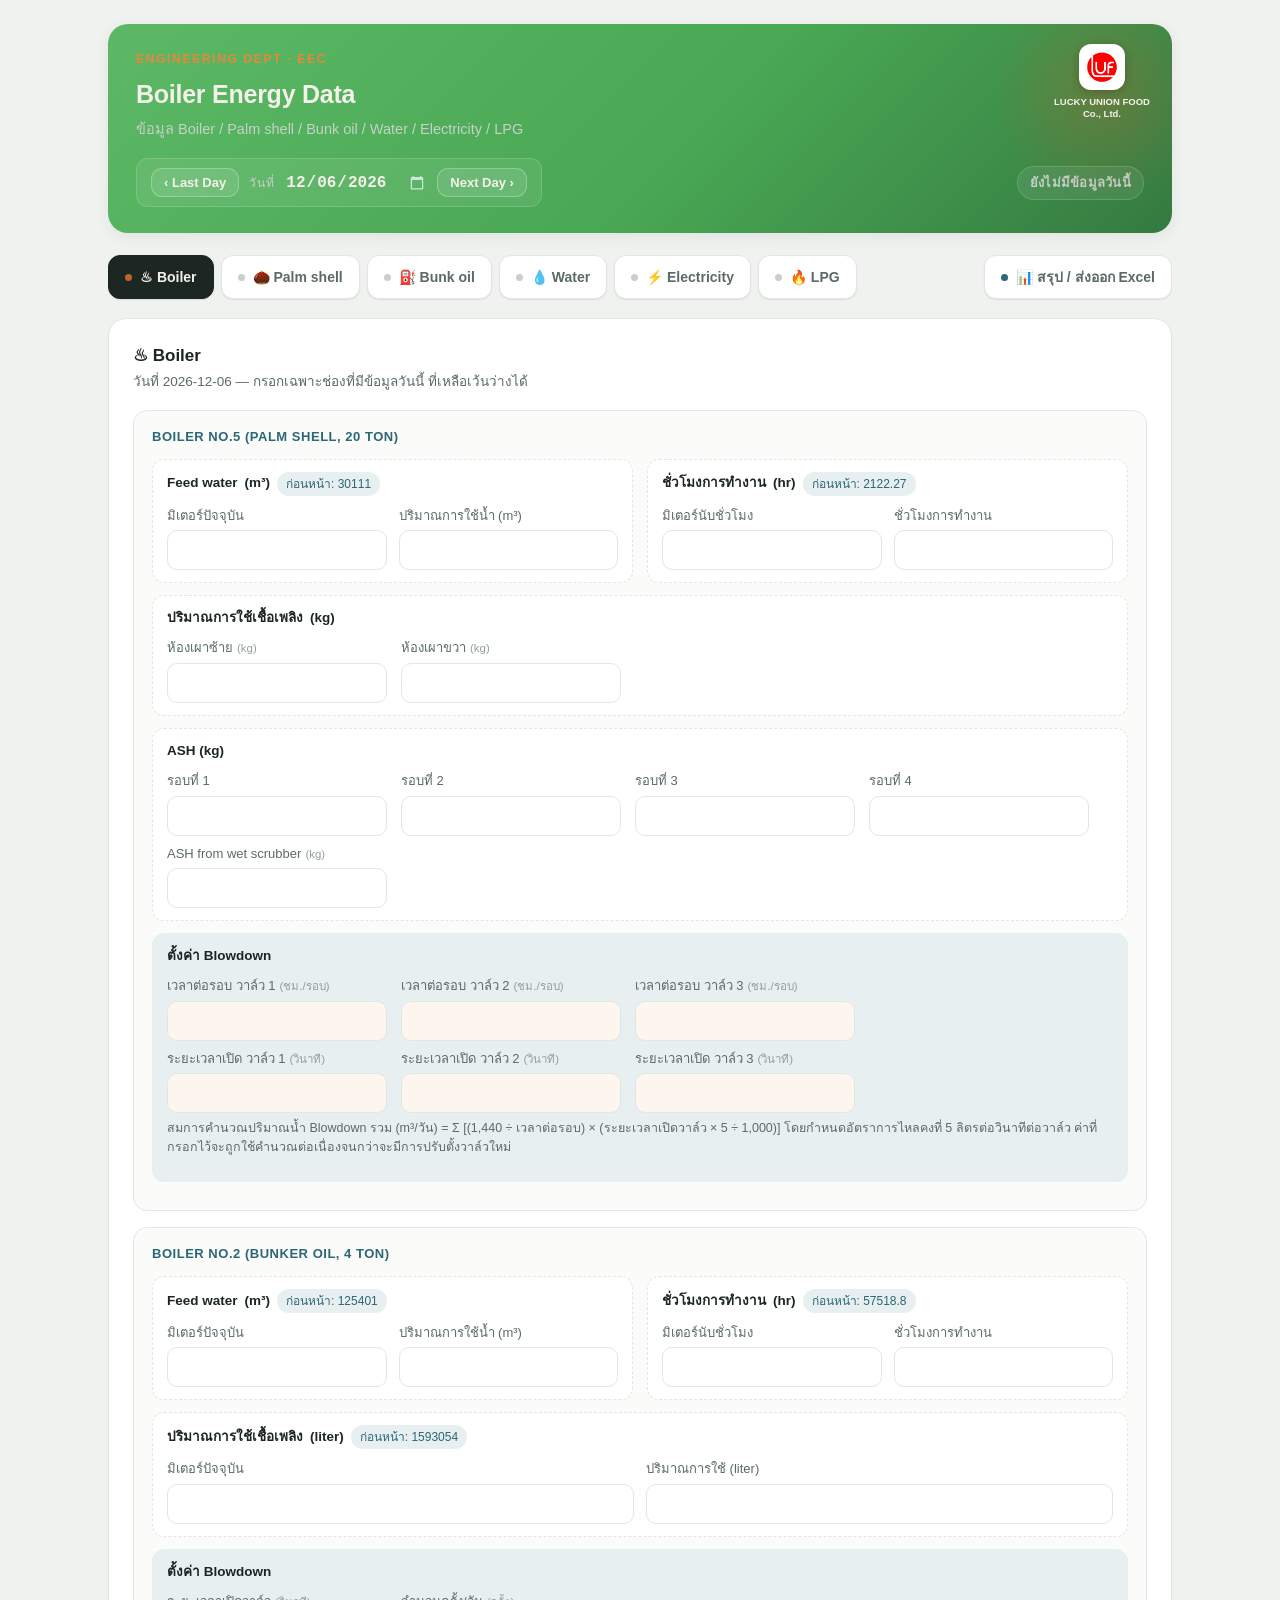
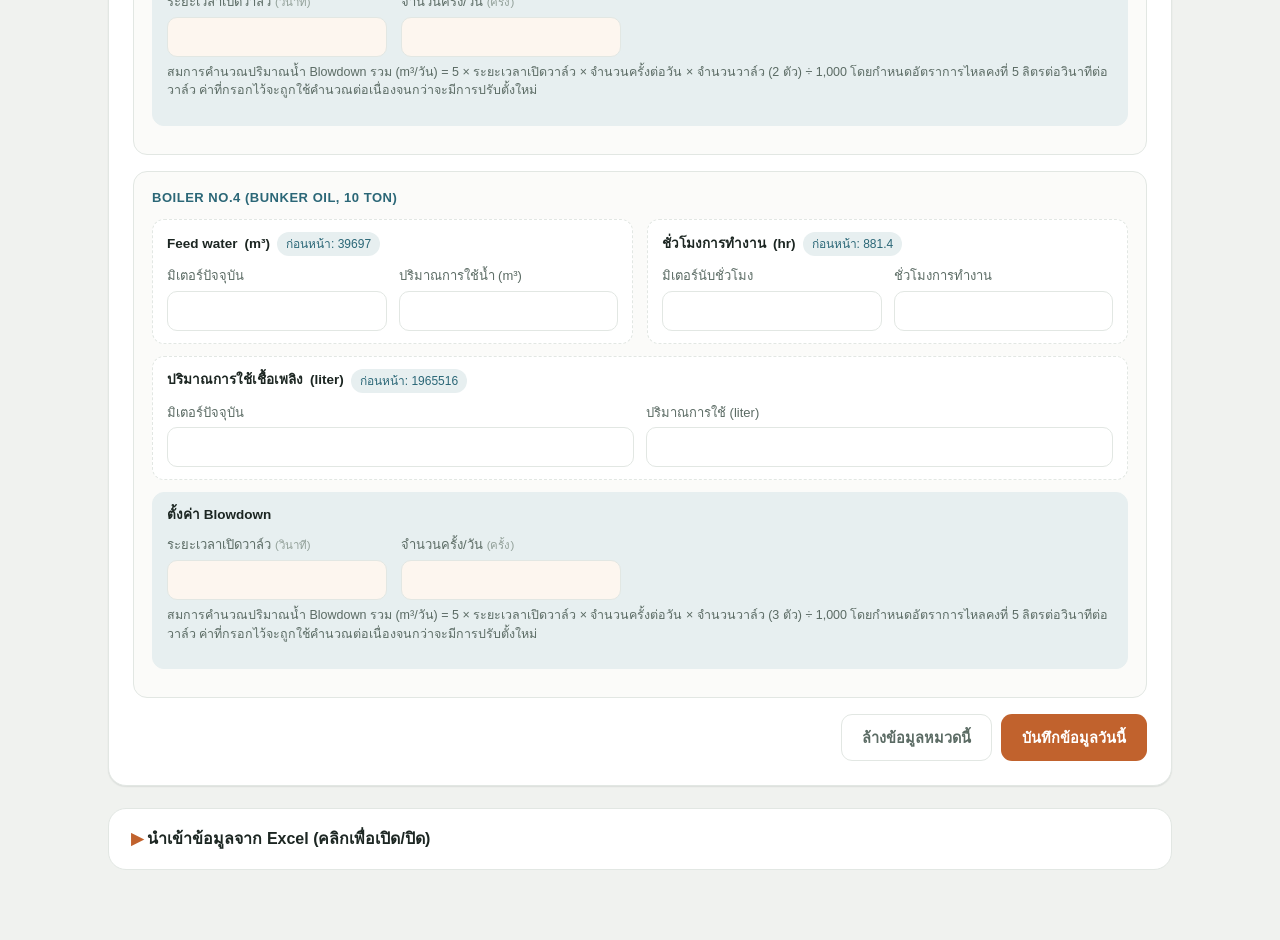
==== boiler-energy-edge-v8.html @ 8969c2d1 "Port Last Day / Next Day buttons to deployed dashboard file The reference copy (reference/index.html" ====
<!DOCTYPE html>
<html lang="th">
<head>
<meta charset="UTF-8">
<title>Boiler Energy Data</title>
<script>
/* SheetJS xlsx.full.min.js v0.18.5 ฝังไว้ในไฟล์โดยตรง ไม่ต้องพึ่งอินเทอร์เน็ต/CDN */
/*! xlsx.js (C) 2013-present SheetJS -- http://sheetjs.com */
var DO_NOT_EXPORT_CODEPAGE=true;var cptable={version:"1.15.0"};cptable[437]=function(){var e="\0\b\t\n\x0B\f\r !\"#$%&'()*+,-./0123456789:;<=>?@ABCDEFGHIJKLMNOPQRSTUVWXYZ[\\]^_`abcdefghijklmnopqrstuvwxyz{|}~ÇüéâäàåçêëèïîìÄÅÉæÆôöòûùÿÖÜ¢£¥₧ƒáíóúñÑªº¿⌐¬½¼¡«»░▒▓│┤╡╢╖╕╣║╗╝╜╛┐└┴┬├─┼╞╟╚╔╩╦╠═╬╧╨╤╥╙╘╒╓╫╪┘┌█▄▌▐▀αßΓπΣσµτΦΘΩδ∞φε∩≡±≥≤⌠⌡÷≈°∙·√ⁿ²■ ",r=[],t={};for(var a=0;a!=e.length;++a){if(e.charCodeAt(a)!==65533)t[e.charAt(a)]=a;r[a]=e.charAt(a)}return{enc:t,dec:r}}();cptable[620]=function(){var e="\0\b\t\n\x0B\f\r !\"#$%&'()*+,-./0123456789:;<=>?@ABCDEFGHIJKLMNOPQRSTUVWXYZ[\\]^_`abcdefghijklmnopqrstuvwxyz{|}~ÇüéâäàąçêëèïîćÄĄĘęłôöĆûùŚÖÜ¢Ł¥śƒŹŻóÓńŃźż¿⌐¬½¼¡«»░▒▓│┤╡╢╖╕╣║╗╝╜╛┐└┴┬├─┼╞╟╚╔╩╦╠═╬╧╨╤╥╙╘╒╓╫╪┘┌█▄▌▐▀αßΓπΣσµτΦΘΩδ∞φε∩≡±≥≤⌠⌡÷≈°∙·√ⁿ²■ ",r=[],t={};for(var a=0;a!=e.length;++a){if(e.charCodeAt(a)!==65533)t[e.charAt(a)]=a;r[a]=e.charAt(a)}return{enc:t,dec:r}}();cptable[737]=function(){var e="\0\b\t\n\x0B\f\r !\"#$%&'()*+,-./0123456789:;<=>?@ABCDEFGHIJKLMNOPQRSTUVWXYZ[\\]^_`abcdefghijklmnopqrstuvwxyz{|}~ΑΒΓΔΕΖΗΘΙΚΛΜΝΞΟΠΡΣΤΥΦΧΨΩαβγδεζηθικλμνξοπρσςτυφχψ░▒▓│┤╡╢╖╕╣║╗╝╜╛┐└┴┬├─┼╞╟╚╔╩╦╠═╬╧╨╤╥╙╘╒╓╫╪┘┌█▄▌▐▀ωάέήϊίόύϋώΆΈΉΊΌΎΏ±≥≤ΪΫ÷≈°∙·√ⁿ²■ ",r=[],t={};for(var a=0;a!=e.length;++a){if(e.charCodeAt(a)!==65533)t[e.charAt(a)]=a;r[a]=e.charAt(a)}return{enc:t,dec:r}}();cptable[850]=function(){var e="\0\b\t\n\x0B\f\r !\"#$%&'()*+,-./0123456789:;<=>?@ABCDEFGHIJKLMNOPQRSTUVWXYZ[\\]^_`abcdefghijklmnopqrstuvwxyz{|}~ÇüéâäàåçêëèïîìÄÅÉæÆôöòûùÿÖÜø£Ø×ƒáíóúñÑªº¿®¬½¼¡«»░▒▓│┤ÁÂÀ©╣║╗╝¢¥┐└┴┬├─┼ãÃ╚╔╩╦╠═╬¤ðÐÊËÈıÍÎÏ┘┌█▄¦Ì▀ÓßÔÒõÕµþÞÚÛÙýÝ¯´­±‗¾¶§÷¸°¨·¹³²■ ",r=[],t={};for(var a=0;a!=e.length;++a){if(e.charCodeAt(a)!==65533)t[e.charAt(a)]=a;r[a]=e.charAt(a)}return{enc:t,dec:r}}();cptable[852]=function(){var e="\0\b\t\n\x0B\f\r !\"#$%&'()*+,-./0123456789:;<=>?@ABCDEFGHIJKLMNOPQRSTUVWXYZ[\\]^_`abcdefghijklmnopqrstuvwxyz{|}~ÇüéâäůćçłëŐőîŹÄĆÉĹĺôöĽľŚśÖÜŤťŁ×čáíóúĄąŽžĘę¬źČş«»░▒▓│┤ÁÂĚŞ╣║╗╝Żż┐└┴┬├─┼Ăă╚╔╩╦╠═╬¤đĐĎËďŇÍÎě┘┌█▄ŢŮ▀ÓßÔŃńňŠšŔÚŕŰýÝţ´­˝˛ˇ˘§÷¸°¨˙űŘř■ ",r=[],t={};for(var a=0;a!=e.length;++a){if(e.charCodeAt(a)!==65533)t[e.charAt(a)]=a;r[a]=e.charAt(a)}return{enc:t,dec:r}}();cptable[857]=function(){var e="\0\b\t\n\x0B\f\r !\"#$%&'()*+,-./0123456789:;<=>?@ABCDEFGHIJKLMNOPQRSTUVWXYZ[\\]^_`abcdefghijklmnopqrstuvwxyz{|}~ÇüéâäàåçêëèïîıÄÅÉæÆôöòûùİÖÜø£ØŞşáíóúñÑĞğ¿®¬½¼¡«»░▒▓│┤ÁÂÀ©╣║╗╝¢¥┐└┴┬├─┼ãÃ╚╔╩╦╠═╬¤ºªÊËÈ�ÍÎÏ┘┌█▄¦Ì▀ÓßÔÒõÕµ�×ÚÛÙìÿ¯´­±�¾¶§÷¸°¨·¹³²■ ",r=[],t={};for(var a=0;a!=e.length;++a){if(e.charCodeAt(a)!==65533)t[e.charAt(a)]=a;r[a]=e.charAt(a)}return{enc:t,dec:r}}();cptable[861]=function(){var e="\0\b\t\n\x0B\f\r !\"#$%&'()*+,-./0123456789:;<=>?@ABCDEFGHIJKLMNOPQRSTUVWXYZ[\\]^_`abcdefghijklmnopqrstuvwxyz{|}~ÇüéâäàåçêëèÐðÞÄÅÉæÆôöþûÝýÖÜø£Ø₧ƒáíóúÁÍÓÚ¿⌐¬½¼¡«»░▒▓│┤╡╢╖╕╣║╗╝╜╛┐└┴┬├─┼╞╟╚╔╩╦╠═╬╧╨╤╥╙╘╒╓╫╪┘┌█▄▌▐▀αßΓπΣσµτΦΘΩδ∞φε∩≡±≥≤⌠⌡÷≈°∙·√ⁿ²■ ",r=[],t={};for(var a=0;a!=e.length;++a){if(e.charCodeAt(a)!==65533)t[e.charAt(a)]=a;r[a]=e.charAt(a)}return{enc:t,dec:r}}();cptable[865]=function(){var e="\0\b\t\n\x0B\f\r !\"#$%&'()*+,-./0123456789:;<=>?@ABCDEFGHIJKLMNOPQRSTUVWXYZ[\\]^_`abcdefghijklmnopqrstuvwxyz{|}~ÇüéâäàåçêëèïîìÄÅÉæÆôöòûùÿÖÜø£Ø₧ƒáíóúñÑªº¿⌐¬½¼¡«¤░▒▓│┤╡╢╖╕╣║╗╝╜╛┐└┴┬├─┼╞╟╚╔╩╦╠═╬╧╨╤╥╙╘╒╓╫╪┘┌█▄▌▐▀αßΓπΣσµτΦΘΩδ∞φε∩≡±≥≤⌠⌡÷≈°∙·√ⁿ²■ ",r=[],t={};for(var a=0;a!=e.length;++a){if(e.charCodeAt(a)!==65533)t[e.charAt(a)]=a;r[a]=e.charAt(a)}return{enc:t,dec:r}}();cptable[866]=function(){var e="\0\b\t\n\x0B\f\r !\"#$%&'()*+,-./0123456789:;<=>?@ABCDEFGHIJKLMNOPQRSTUVWXYZ[\\]^_`abcdefghijklmnopqrstuvwxyz{|}~АБВГДЕЖЗИЙКЛМНОПРСТУФХЦЧШЩЪЫЬЭЮЯабвгдежзийклмноп░▒▓│┤╡╢╖╕╣║╗╝╜╛┐└┴┬├─┼╞╟╚╔╩╦╠═╬╧╨╤╥╙╘╒╓╫╪┘┌█▄▌▐▀рстуфхцчшщъыьэюяЁёЄєЇїЎў°∙·√№¤■ ",r=[],t={};for(var a=0;a!=e.length;++a){if(e.charCodeAt(a)!==65533)t[e.charAt(a)]=a;r[a]=e.charAt(a)}return{enc:t,dec:r}}();cptable[874]=function(){var e="\0\b\t\n\x0B\f\r !\"#$%&'()*+,-./0123456789:;<=>?@ABCDEFGHIJKLMNOPQRSTUVWXYZ[\\]^_`abcdefghijklmnopqrstuvwxyz{|}~€����…�����������‘’“”•–—�������� กขฃคฅฆงจฉชซฌญฎฏฐฑฒณดตถทธนบปผฝพฟภมยรฤลฦวศษสหฬอฮฯะัาำิีึืฺุู����฿เแโใไๅๆ็่้๊๋์ํ๎๏๐๑๒๓๔๕๖๗๘๙๚๛����",r=[],t={};for(var a=0;a!=e.length;++a){if(e.charCodeAt(a)!==65533)t[e.charAt(a)]=a;r[a]=e.charAt(a)}return{enc:t,dec:r}}();cptable[895]=function(){var e="\0\b\t\n\x0B\f\r !\"#$%&'()*+,-./0123456789:;<=>?@ABCDEFGHIJKLMNOPQRSTUVWXYZ[\\]^_`abcdefghijklmnopqrstuvwxyz{|}~ČüéďäĎŤčěĚĹÍľǪÄÁÉžŽôöÓůÚýÖÜŠĽÝŘťáíóúňŇŮÔšřŕŔ¼§«»░▒▓│┤╡╢╖╕╣║╗╝╜╛┐└┴┬├─┼╞╟╚╔╩╦╠═╬╧╨╤╥╙╘╒╓╫╪┘┌█▄▌▐▀αßΓπΣσµτΦΘΩδ∞φε∩≡±≥≤⌠⌡÷≈°∙·√ⁿ²■ ",r=[],t={};for(var a=0;a!=e.length;++a){if(e.charCodeAt(a)!==65533)t[e.charAt(a)]=a;r[a]=e.charAt(a)}return{enc:t,dec:r}}();cptable[932]=function(){var e=[],r={},t=[],a;t[0]="\0\b\t\n\x0B\f\r !\"#$%&'()*+,-./0123456789:;<=>?@ABCDEFGHIJKLMNOPQRSTUVWXYZ[\\]^_`abcdefghijklmnopqrstuvwxyz{|}~���������������������������������｡｢｣､･ｦｧｨｩｪｫｬｭｮｯｰｱｲｳｴｵｶｷｸｹｺｻｼｽｾｿﾀﾁﾂﾃﾄﾅﾆﾇﾈﾉﾊﾋﾌﾍﾎﾏﾐﾑﾒﾓﾔﾕﾖﾗﾘﾙﾚﾛﾜﾝﾞﾟ��������������������������������".split("");for(a=0;a!=t[0].length;++a)if(t[0][a].charCodeAt(0)!==65533){r[t[0][a]]=0+a;e[0+a]=t[0][a]}t[129]="����������������������������������������������������������������　、。，．・：；？！゛゜´｀¨＾￣＿ヽヾゝゞ〃仝々〆〇ー―‐／＼～∥｜…‥‘’“”（）〔〕［］｛｝〈〉《》「」『』【】＋－±×�÷＝≠＜＞≦≧∞∴♂♀°′″℃￥＄￠￡％＃＆＊＠§☆★○●◎◇◆□■△▲▽▼※〒→←↑↓〓�����������∈∋⊆⊇⊂⊃∪∩��������∧∨￢⇒⇔∀∃�����������∠⊥⌒∂∇≡≒≪≫√∽∝∵∫∬�������Å‰♯♭♪†‡¶����◯���".split("");for(a=0;a!=t[129].length;++a)if(t[129][a].charCodeAt(0)!==65533){r[t[129][a]]=33024+a;e[33024+a]=t[129][a]}t[130]="�������������������������������������������������������������������������������０１２３４５６７８９�������ＡＢＣＤＥＦＧＨＩＪＫＬＭＮＯＰＱＲＳＴＵＶＷＸＹＺ�������ａｂｃｄｅｆｇｈｉｊｋｌｍｎｏｐｑｒｓｔｕｖｗｘｙｚ����ぁあぃいぅうぇえぉおかがきぎくぐけげこごさざしじすずせぜそぞただちぢっつづてでとどなにぬねのはばぱひびぴふぶぷへべぺほぼぽまみむめもゃやゅゆょよらりるれろゎわゐゑをん��������������".split("");for(a=0;a!=t[130].length;++a)if(t[130][a].charCodeAt(0)!==65533){r[t[130][a]]=33280+a;e[33280+a]=t[130][a]}t[131]="����������������������������������������������������������������ァアィイゥウェエォオカガキギクグケゲコゴサザシジスズセゼソゾタダチヂッツヅテデトドナニヌネノハバパヒビピフブプヘベペホボポマミ�ムメモャヤュユョヨラリルレロヮワヰヱヲンヴヵヶ��������ΑΒΓΔΕΖΗΘΙΚΛΜΝΞΟΠΡΣΤΥΦΧΨΩ��������αβγδεζηθικλμνξοπρστυφχψω�����������������������������������������".split("");for(a=0;a!=t[131].length;++a)if(t[131][a].charCodeAt(0)!==65533){r[t[131][a]]=33536+a;e[33536+a]=t[131][a]}t[132]="����������������������������������������������������������������АБВГДЕЁЖЗИЙКЛМНОПРСТУФХЦЧШЩЪЫЬЭЮЯ���������������абвгдеёжзийклмн�опрстуфхцчшщъыьэюя�������������─│┌┐┘└├┬┤┴┼━┃┏┓┛┗┣┳┫┻╋┠┯┨┷┿┝┰┥┸╂�����������������������������������������������������������������".split("");for(a=0;a!=t[132].length;++a)if(t[132][a].charCodeAt(0)!==65533){r[t[132][a]]=33792+a;e[33792+a]=t[132][a]}t[135]="����������������������������������������������������������������①②③④⑤⑥⑦⑧⑨⑩⑪⑫⑬⑭⑮⑯⑰⑱⑲⑳ⅠⅡⅢⅣⅤⅥⅦⅧⅨⅩ�㍉㌔㌢㍍㌘㌧㌃㌶㍑㍗㌍㌦㌣㌫㍊㌻㎜㎝㎞㎎㎏㏄㎡��������㍻�〝〟№㏍℡㊤㊥㊦㊧㊨㈱㈲㈹㍾㍽㍼≒≡∫∮∑√⊥∠∟⊿∵∩∪���������������������������������������������������������������������������������������������������".split("");for(a=0;a!=t[135].length;++a)if(t[135][a].charCodeAt(0)!==65533){r[t[135][a]]=34560+a;e[34560+a]=t[135][a]}t[136]="���������������������������������������������������������������������������������������������������������������������������������������������������������������亜唖娃阿哀愛挨姶逢葵茜穐悪握渥旭葦芦鯵梓圧斡扱宛姐虻飴絢綾鮎或粟袷安庵按暗案闇鞍杏以伊位依偉囲夷委威尉惟意慰易椅為畏異移維緯胃萎衣謂違遺医井亥域育郁磯一壱溢逸稲茨芋鰯允印咽員因姻引飲淫胤蔭���".split("");for(a=0;a!=t[136].length;++a)if(t[136][a].charCodeAt(0)!==65533){r[t[136][a]]=34816+a;e[34816+a]=t[136][a]}t[137]="����������������������������������������������������������������院陰隠韻吋右宇烏羽迂雨卯鵜窺丑碓臼渦嘘唄欝蔚鰻姥厩浦瓜閏噂云運雲荏餌叡営嬰影映曳栄永泳洩瑛盈穎頴英衛詠鋭液疫益駅悦謁越閲榎厭円�園堰奄宴延怨掩援沿演炎焔煙燕猿縁艶苑薗遠鉛鴛塩於汚甥凹央奥往応押旺横欧殴王翁襖鴬鴎黄岡沖荻億屋憶臆桶牡乙俺卸恩温穏音下化仮何伽価佳加可嘉夏嫁家寡科暇果架歌河火珂禍禾稼箇花苛茄荷華菓蝦課嘩貨迦過霞蚊俄峨我牙画臥芽蛾賀雅餓駕介会解回塊壊廻快怪悔恢懐戒拐改���".split("");for(a=0;a!=t[137].length;++a)if(t[137][a].charCodeAt(0)!==65533){r[t[137][a]]=35072+a;e[35072+a]=t[137][a]}t[138]="����������������������������������������������������������������魁晦械海灰界皆絵芥蟹開階貝凱劾外咳害崖慨概涯碍蓋街該鎧骸浬馨蛙垣柿蛎鈎劃嚇各廓拡撹格核殻獲確穫覚角赫較郭閣隔革学岳楽額顎掛笠樫�橿梶鰍潟割喝恰括活渇滑葛褐轄且鰹叶椛樺鞄株兜竃蒲釜鎌噛鴨栢茅萱粥刈苅瓦乾侃冠寒刊勘勧巻喚堪姦完官寛干幹患感慣憾換敢柑桓棺款歓汗漢澗潅環甘監看竿管簡緩缶翰肝艦莞観諌貫還鑑間閑関陥韓館舘丸含岸巌玩癌眼岩翫贋雁頑顔願企伎危喜器基奇嬉寄岐希幾忌揮机旗既期棋棄���".split("");for(a=0;a!=t[138].length;++a)if(t[138][a].charCodeAt(0)!==65533){r[t[138][a]]=35328+a;e[35328+a]=t[138][a]}t[139]="����������������������������������������������������������������機帰毅気汽畿祈季稀紀徽規記貴起軌輝飢騎鬼亀偽儀妓宜戯技擬欺犠疑祇義蟻誼議掬菊鞠吉吃喫桔橘詰砧杵黍却客脚虐逆丘久仇休及吸宮弓急救�朽求汲泣灸球究窮笈級糾給旧牛去居巨拒拠挙渠虚許距鋸漁禦魚亨享京供侠僑兇競共凶協匡卿叫喬境峡強彊怯恐恭挟教橋況狂狭矯胸脅興蕎郷鏡響饗驚仰凝尭暁業局曲極玉桐粁僅勤均巾錦斤欣欽琴禁禽筋緊芹菌衿襟謹近金吟銀九倶句区狗玖矩苦躯駆駈駒具愚虞喰空偶寓遇隅串櫛釧屑屈���".split("");for(a=0;a!=t[139].length;++a)if(t[139][a].charCodeAt(0)!==65533){r[t[139][a]]=35584+a;e[35584+a]=t[139][a]}t[140]="����������������������������������������������������������������掘窟沓靴轡窪熊隈粂栗繰桑鍬勲君薫訓群軍郡卦袈祁係傾刑兄啓圭珪型契形径恵慶慧憩掲携敬景桂渓畦稽系経継繋罫茎荊蛍計詣警軽頚鶏芸迎鯨�劇戟撃激隙桁傑欠決潔穴結血訣月件倹倦健兼券剣喧圏堅嫌建憲懸拳捲検権牽犬献研硯絹県肩見謙賢軒遣鍵険顕験鹸元原厳幻弦減源玄現絃舷言諺限乎個古呼固姑孤己庫弧戸故枯湖狐糊袴股胡菰虎誇跨鈷雇顧鼓五互伍午呉吾娯後御悟梧檎瑚碁語誤護醐乞鯉交佼侯候倖光公功効勾厚口向���".split("");for(a=0;a!=t[140].length;++a)if(t[140][a].charCodeAt(0)!==65533){r[t[140][a]]=35840+a;e[35840+a]=t[140][a]}t[141]="����������������������������������������������������������������后喉坑垢好孔孝宏工巧巷幸広庚康弘恒慌抗拘控攻昂晃更杭校梗構江洪浩港溝甲皇硬稿糠紅紘絞綱耕考肯肱腔膏航荒行衡講貢購郊酵鉱砿鋼閤降�項香高鴻剛劫号合壕拷濠豪轟麹克刻告国穀酷鵠黒獄漉腰甑忽惚骨狛込此頃今困坤墾婚恨懇昏昆根梱混痕紺艮魂些佐叉唆嵯左差査沙瑳砂詐鎖裟坐座挫債催再最哉塞妻宰彩才採栽歳済災采犀砕砦祭斎細菜裁載際剤在材罪財冴坂阪堺榊肴咲崎埼碕鷺作削咋搾昨朔柵窄策索錯桜鮭笹匙冊刷���".split("");for(a=0;a!=t[141].length;++a)if(t[141][a].charCodeAt(0)!==65533){r[t[141][a]]=36096+a;e[36096+a]=t[141][a]}t[142]="����������������������������������������������������������������察拶撮擦札殺薩雑皐鯖捌錆鮫皿晒三傘参山惨撒散桟燦珊産算纂蚕讃賛酸餐斬暫残仕仔伺使刺司史嗣四士始姉姿子屍市師志思指支孜斯施旨枝止�死氏獅祉私糸紙紫肢脂至視詞詩試誌諮資賜雌飼歯事似侍児字寺慈持時次滋治爾璽痔磁示而耳自蒔辞汐鹿式識鴫竺軸宍雫七叱執失嫉室悉湿漆疾質実蔀篠偲柴芝屡蕊縞舎写射捨赦斜煮社紗者謝車遮蛇邪借勺尺杓灼爵酌釈錫若寂弱惹主取守手朱殊狩珠種腫趣酒首儒受呪寿授樹綬需囚収周���".split("");for(a=0;a!=t[142].length;++a)if(t[142][a].charCodeAt(0)!==65533){r[t[142][a]]=36352+a;e[36352+a]=t[142][a]}t[143]="����������������������������������������������������������������宗就州修愁拾洲秀秋終繍習臭舟蒐衆襲讐蹴輯週酋酬集醜什住充十従戎柔汁渋獣縦重銃叔夙宿淑祝縮粛塾熟出術述俊峻春瞬竣舜駿准循旬楯殉淳�準潤盾純巡遵醇順処初所暑曙渚庶緒署書薯藷諸助叙女序徐恕鋤除傷償勝匠升召哨商唱嘗奨妾娼宵将小少尚庄床廠彰承抄招掌捷昇昌昭晶松梢樟樵沼消渉湘焼焦照症省硝礁祥称章笑粧紹肖菖蒋蕉衝裳訟証詔詳象賞醤鉦鍾鐘障鞘上丈丞乗冗剰城場壌嬢常情擾条杖浄状畳穣蒸譲醸錠嘱埴飾���".split("");for(a=0;a!=t[143].length;++a)if(t[143][a].charCodeAt(0)!==65533){r[t[143][a]]=36608+a;e[36608+a]=t[143][a]}t[144]="����������������������������������������������������������������拭植殖燭織職色触食蝕辱尻伸信侵唇娠寝審心慎振新晋森榛浸深申疹真神秦紳臣芯薪親診身辛進針震人仁刃塵壬尋甚尽腎訊迅陣靭笥諏須酢図厨�逗吹垂帥推水炊睡粋翠衰遂酔錐錘随瑞髄崇嵩数枢趨雛据杉椙菅頗雀裾澄摺寸世瀬畝是凄制勢姓征性成政整星晴棲栖正清牲生盛精聖声製西誠誓請逝醒青静斉税脆隻席惜戚斥昔析石積籍績脊責赤跡蹟碩切拙接摂折設窃節説雪絶舌蝉仙先千占宣専尖川戦扇撰栓栴泉浅洗染潜煎煽旋穿箭線���".split("");for(a=0;a!=t[144].length;++a)if(t[144][a].charCodeAt(0)!==65533){r[t[144][a]]=36864+a;e[36864+a]=t[144][a]}t[145]="����������������������������������������������������������������繊羨腺舛船薦詮賎践選遷銭銑閃鮮前善漸然全禅繕膳糎噌塑岨措曾曽楚狙疏疎礎祖租粗素組蘇訴阻遡鼠僧創双叢倉喪壮奏爽宋層匝惣想捜掃挿掻�操早曹巣槍槽漕燥争痩相窓糟総綜聡草荘葬蒼藻装走送遭鎗霜騒像増憎臓蔵贈造促側則即息捉束測足速俗属賊族続卒袖其揃存孫尊損村遜他多太汰詑唾堕妥惰打柁舵楕陀駄騨体堆対耐岱帯待怠態戴替泰滞胎腿苔袋貸退逮隊黛鯛代台大第醍題鷹滝瀧卓啄宅托択拓沢濯琢託鐸濁諾茸凧蛸只���".split("");for(a=0;a!=t[145].length;++a)if(t[145][a].charCodeAt(0)!==65533){r[t[145][a]]=37120+a;e[37120+a]=t[145][a]}t[146]="����������������������������������������������������������������叩但達辰奪脱巽竪辿棚谷狸鱈樽誰丹単嘆坦担探旦歎淡湛炭短端箪綻耽胆蛋誕鍛団壇弾断暖檀段男談値知地弛恥智池痴稚置致蜘遅馳築畜竹筑蓄�逐秩窒茶嫡着中仲宙忠抽昼柱注虫衷註酎鋳駐樗瀦猪苧著貯丁兆凋喋寵帖帳庁弔張彫徴懲挑暢朝潮牒町眺聴脹腸蝶調諜超跳銚長頂鳥勅捗直朕沈珍賃鎮陳津墜椎槌追鎚痛通塚栂掴槻佃漬柘辻蔦綴鍔椿潰坪壷嬬紬爪吊釣鶴亭低停偵剃貞呈堤定帝底庭廷弟悌抵挺提梯汀碇禎程締艇訂諦蹄逓���".split("");for(a=0;a!=t[146].length;++a)if(t[146][a].charCodeAt(0)!==65533){r[t[146][a]]=37376+a;e[37376+a]=t[146][a]}t[147]="����������������������������������������������������������������邸鄭釘鼎泥摘擢敵滴的笛適鏑溺哲徹撤轍迭鉄典填天展店添纏甜貼転顛点伝殿澱田電兎吐堵塗妬屠徒斗杜渡登菟賭途都鍍砥砺努度土奴怒倒党冬�凍刀唐塔塘套宕島嶋悼投搭東桃梼棟盗淘湯涛灯燈当痘祷等答筒糖統到董蕩藤討謄豆踏逃透鐙陶頭騰闘働動同堂導憧撞洞瞳童胴萄道銅峠鴇匿得徳涜特督禿篤毒独読栃橡凸突椴届鳶苫寅酉瀞噸屯惇敦沌豚遁頓呑曇鈍奈那内乍凪薙謎灘捺鍋楢馴縄畷南楠軟難汝二尼弐迩匂賑肉虹廿日乳入���".split("");for(a=0;a!=t[147].length;++a)if(t[147][a].charCodeAt(0)!==65533){r[t[147][a]]=37632+a;e[37632+a]=t[147][a]}t[148]="����������������������������������������������������������������如尿韮任妊忍認濡禰祢寧葱猫熱年念捻撚燃粘乃廼之埜嚢悩濃納能脳膿農覗蚤巴把播覇杷波派琶破婆罵芭馬俳廃拝排敗杯盃牌背肺輩配倍培媒梅�楳煤狽買売賠陪這蝿秤矧萩伯剥博拍柏泊白箔粕舶薄迫曝漠爆縛莫駁麦函箱硲箸肇筈櫨幡肌畑畠八鉢溌発醗髪伐罰抜筏閥鳩噺塙蛤隼伴判半反叛帆搬斑板氾汎版犯班畔繁般藩販範釆煩頒飯挽晩番盤磐蕃蛮匪卑否妃庇彼悲扉批披斐比泌疲皮碑秘緋罷肥被誹費避非飛樋簸備尾微枇毘琵眉美���".split("");for(a=0;a!=t[148].length;++a)if(t[148][a].charCodeAt(0)!==65533){r[t[148][a]]=37888+a;e[37888+a]=t[148][a]}t[149]="����������������������������������������������������������������鼻柊稗匹疋髭彦膝菱肘弼必畢筆逼桧姫媛紐百謬俵彪標氷漂瓢票表評豹廟描病秒苗錨鋲蒜蛭鰭品彬斌浜瀕貧賓頻敏瓶不付埠夫婦富冨布府怖扶敷�斧普浮父符腐膚芙譜負賦赴阜附侮撫武舞葡蕪部封楓風葺蕗伏副復幅服福腹複覆淵弗払沸仏物鮒分吻噴墳憤扮焚奮粉糞紛雰文聞丙併兵塀幣平弊柄並蔽閉陛米頁僻壁癖碧別瞥蔑箆偏変片篇編辺返遍便勉娩弁鞭保舗鋪圃捕歩甫補輔穂募墓慕戊暮母簿菩倣俸包呆報奉宝峰峯崩庖抱捧放方朋���".split("");for(a=0;a!=t[149].length;++a)if(t[149][a].charCodeAt(0)!==65533){r[t[149][a]]=38144+a;e[38144+a]=t[149][a]}t[150]="����������������������������������������������������������������法泡烹砲縫胞芳萌蓬蜂褒訪豊邦鋒飽鳳鵬乏亡傍剖坊妨帽忘忙房暴望某棒冒紡肪膨謀貌貿鉾防吠頬北僕卜墨撲朴牧睦穆釦勃没殆堀幌奔本翻凡盆�摩磨魔麻埋妹昧枚毎哩槙幕膜枕鮪柾鱒桝亦俣又抹末沫迄侭繭麿万慢満漫蔓味未魅巳箕岬密蜜湊蓑稔脈妙粍民眠務夢無牟矛霧鵡椋婿娘冥名命明盟迷銘鳴姪牝滅免棉綿緬面麺摸模茂妄孟毛猛盲網耗蒙儲木黙目杢勿餅尤戻籾貰問悶紋門匁也冶夜爺耶野弥矢厄役約薬訳躍靖柳薮鑓愉愈油癒���".split("");for(a=0;a!=t[150].length;++a)if(t[150][a].charCodeAt(0)!==65533){r[t[150][a]]=38400+a;e[38400+a]=t[150][a]}t[151]="����������������������������������������������������������������諭輸唯佑優勇友宥幽悠憂揖有柚湧涌猶猷由祐裕誘遊邑郵雄融夕予余与誉輿預傭幼妖容庸揚揺擁曜楊様洋溶熔用窯羊耀葉蓉要謡踊遥陽養慾抑欲�沃浴翌翼淀羅螺裸来莱頼雷洛絡落酪乱卵嵐欄濫藍蘭覧利吏履李梨理璃痢裏裡里離陸律率立葎掠略劉流溜琉留硫粒隆竜龍侶慮旅虜了亮僚両凌寮料梁涼猟療瞭稜糧良諒遼量陵領力緑倫厘林淋燐琳臨輪隣鱗麟瑠塁涙累類令伶例冷励嶺怜玲礼苓鈴隷零霊麗齢暦歴列劣烈裂廉恋憐漣煉簾練聯���".split("");for(a=0;a!=t[151].length;++a)if(t[151][a].charCodeAt(0)!==65533){r[t[151][a]]=38656+a;e[38656+a]=t[151][a]}t[152]="����������������������������������������������������������������蓮連錬呂魯櫓炉賂路露労婁廊弄朗楼榔浪漏牢狼篭老聾蝋郎六麓禄肋録論倭和話歪賄脇惑枠鷲亙亘鰐詫藁蕨椀湾碗腕��������������������������������������������弌丐丕个丱丶丼丿乂乖乘亂亅豫亊舒弍于亞亟亠亢亰亳亶从仍仄仆仂仗仞仭仟价伉佚估佛佝佗佇佶侈侏侘佻佩佰侑佯來侖儘俔俟俎俘俛俑俚俐俤俥倚倨倔倪倥倅伜俶倡倩倬俾俯們倆偃假會偕偐偈做偖偬偸傀傚傅傴傲���".split("");for(a=0;a!=t[152].length;++a)if(t[152][a].charCodeAt(0)!==65533){r[t[152][a]]=38912+a;e[38912+a]=t[152][a]}t[153]="����������������������������������������������������������������僉僊傳僂僖僞僥僭僣僮價僵儉儁儂儖儕儔儚儡儺儷儼儻儿兀兒兌兔兢竸兩兪兮冀冂囘册冉冏冑冓冕冖冤冦冢冩冪冫决冱冲冰况冽凅凉凛几處凩凭�凰凵凾刄刋刔刎刧刪刮刳刹剏剄剋剌剞剔剪剴剩剳剿剽劍劔劒剱劈劑辨辧劬劭劼劵勁勍勗勞勣勦飭勠勳勵勸勹匆匈甸匍匐匏匕匚匣匯匱匳匸區卆卅丗卉卍凖卞卩卮夘卻卷厂厖厠厦厥厮厰厶參簒雙叟曼燮叮叨叭叺吁吽呀听吭吼吮吶吩吝呎咏呵咎呟呱呷呰咒呻咀呶咄咐咆哇咢咸咥咬哄哈咨���".split("");for(a=0;a!=t[153].length;++a)if(t[153][a].charCodeAt(0)!==65533){r[t[153][a]]=39168+a;e[39168+a]=t[153][a]}t[154]="����������������������������������������������������������������咫哂咤咾咼哘哥哦唏唔哽哮哭哺哢唹啀啣啌售啜啅啖啗唸唳啝喙喀咯喊喟啻啾喘喞單啼喃喩喇喨嗚嗅嗟嗄嗜嗤嗔嘔嗷嘖嗾嗽嘛嗹噎噐營嘴嘶嘲嘸�噫噤嘯噬噪嚆嚀嚊嚠嚔嚏嚥嚮嚶嚴囂嚼囁囃囀囈囎囑囓囗囮囹圀囿圄圉圈國圍圓團圖嗇圜圦圷圸坎圻址坏坩埀垈坡坿垉垓垠垳垤垪垰埃埆埔埒埓堊埖埣堋堙堝塲堡塢塋塰毀塒堽塹墅墹墟墫墺壞墻墸墮壅壓壑壗壙壘壥壜壤壟壯壺壹壻壼壽夂夊夐夛梦夥夬夭夲夸夾竒奕奐奎奚奘奢奠奧奬奩���".split("");for(a=0;a!=t[154].length;++a)if(t[154][a].charCodeAt(0)!==65533){r[t[154][a]]=39424+a;e[39424+a]=t[154][a]}t[155]="����������������������������������������������������������������奸妁妝佞侫妣妲姆姨姜妍姙姚娥娟娑娜娉娚婀婬婉娵娶婢婪媚媼媾嫋嫂媽嫣嫗嫦嫩嫖嫺嫻嬌嬋嬖嬲嫐嬪嬶嬾孃孅孀孑孕孚孛孥孩孰孳孵學斈孺宀�它宦宸寃寇寉寔寐寤實寢寞寥寫寰寶寳尅將專對尓尠尢尨尸尹屁屆屎屓屐屏孱屬屮乢屶屹岌岑岔妛岫岻岶岼岷峅岾峇峙峩峽峺峭嶌峪崋崕崗嵜崟崛崑崔崢崚崙崘嵌嵒嵎嵋嵬嵳嵶嶇嶄嶂嶢嶝嶬嶮嶽嶐嶷嶼巉巍巓巒巖巛巫已巵帋帚帙帑帛帶帷幄幃幀幎幗幔幟幢幤幇幵并幺麼广庠廁廂廈廐廏���".split("");for(a=0;a!=t[155].length;++a)if(t[155][a].charCodeAt(0)!==65533){r[t[155][a]]=39680+a;e[39680+a]=t[155][a]}t[156]="����������������������������������������������������������������廖廣廝廚廛廢廡廨廩廬廱廳廰廴廸廾弃弉彝彜弋弑弖弩弭弸彁彈彌彎弯彑彖彗彙彡彭彳彷徃徂彿徊很徑徇從徙徘徠徨徭徼忖忻忤忸忱忝悳忿怡恠�怙怐怩怎怱怛怕怫怦怏怺恚恁恪恷恟恊恆恍恣恃恤恂恬恫恙悁悍惧悃悚悄悛悖悗悒悧悋惡悸惠惓悴忰悽惆悵惘慍愕愆惶惷愀惴惺愃愡惻惱愍愎慇愾愨愧慊愿愼愬愴愽慂慄慳慷慘慙慚慫慴慯慥慱慟慝慓慵憙憖憇憬憔憚憊憑憫憮懌懊應懷懈懃懆憺懋罹懍懦懣懶懺懴懿懽懼懾戀戈戉戍戌戔戛���".split("");for(a=0;a!=t[156].length;++a)if(t[156][a].charCodeAt(0)!==65533){r[t[156][a]]=39936+a;e[39936+a]=t[156][a]}t[157]="����������������������������������������������������������������戞戡截戮戰戲戳扁扎扞扣扛扠扨扼抂抉找抒抓抖拔抃抔拗拑抻拏拿拆擔拈拜拌拊拂拇抛拉挌拮拱挧挂挈拯拵捐挾捍搜捏掖掎掀掫捶掣掏掉掟掵捫�捩掾揩揀揆揣揉插揶揄搖搴搆搓搦搶攝搗搨搏摧摯摶摎攪撕撓撥撩撈撼據擒擅擇撻擘擂擱擧舉擠擡抬擣擯攬擶擴擲擺攀擽攘攜攅攤攣攫攴攵攷收攸畋效敖敕敍敘敞敝敲數斂斃變斛斟斫斷旃旆旁旄旌旒旛旙无旡旱杲昊昃旻杳昵昶昴昜晏晄晉晁晞晝晤晧晨晟晢晰暃暈暎暉暄暘暝曁暹曉暾暼���".split("");for(a=0;a!=t[157].length;++a)if(t[157][a].charCodeAt(0)!==65533){r[t[157][a]]=40192+a;e[40192+a]=t[157][a]}t[158]="����������������������������������������������������������������曄暸曖曚曠昿曦曩曰曵曷朏朖朞朦朧霸朮朿朶杁朸朷杆杞杠杙杣杤枉杰枩杼杪枌枋枦枡枅枷柯枴柬枳柩枸柤柞柝柢柮枹柎柆柧檜栞框栩桀桍栲桎�梳栫桙档桷桿梟梏梭梔條梛梃檮梹桴梵梠梺椏梍桾椁棊椈棘椢椦棡椌棍棔棧棕椶椒椄棗棣椥棹棠棯椨椪椚椣椡棆楹楷楜楸楫楔楾楮椹楴椽楙椰楡楞楝榁楪榲榮槐榿槁槓榾槎寨槊槝榻槃榧樮榑榠榜榕榴槞槨樂樛槿權槹槲槧樅榱樞槭樔槫樊樒櫁樣樓橄樌橲樶橸橇橢橙橦橈樸樢檐檍檠檄檢檣���".split("");for(a=0;a!=t[158].length;++a)if(t[158][a].charCodeAt(0)!==65533){r[t[158][a]]=40448+a;e[40448+a]=t[158][a]}t[159]="����������������������������������������������������������������檗蘗檻櫃櫂檸檳檬櫞櫑櫟檪櫚櫪櫻欅蘖櫺欒欖鬱欟欸欷盜欹飮歇歃歉歐歙歔歛歟歡歸歹歿殀殄殃殍殘殕殞殤殪殫殯殲殱殳殷殼毆毋毓毟毬毫毳毯�麾氈氓气氛氤氣汞汕汢汪沂沍沚沁沛汾汨汳沒沐泄泱泓沽泗泅泝沮沱沾沺泛泯泙泪洟衍洶洫洽洸洙洵洳洒洌浣涓浤浚浹浙涎涕濤涅淹渕渊涵淇淦涸淆淬淞淌淨淒淅淺淙淤淕淪淮渭湮渮渙湲湟渾渣湫渫湶湍渟湃渺湎渤滿渝游溂溪溘滉溷滓溽溯滄溲滔滕溏溥滂溟潁漑灌滬滸滾漿滲漱滯漲滌���".split("");for(a=0;a!=t[159].length;++a)if(t[159][a].charCodeAt(0)!==65533){r[t[159][a]]=40704+a;e[40704+a]=t[159][a]}t[224]="����������������������������������������������������������������漾漓滷澆潺潸澁澀潯潛濳潭澂潼潘澎澑濂潦澳澣澡澤澹濆澪濟濕濬濔濘濱濮濛瀉瀋濺瀑瀁瀏濾瀛瀚潴瀝瀘瀟瀰瀾瀲灑灣炙炒炯烱炬炸炳炮烟烋烝�烙焉烽焜焙煥煕熈煦煢煌煖煬熏燻熄熕熨熬燗熹熾燒燉燔燎燠燬燧燵燼燹燿爍爐爛爨爭爬爰爲爻爼爿牀牆牋牘牴牾犂犁犇犒犖犢犧犹犲狃狆狄狎狒狢狠狡狹狷倏猗猊猜猖猝猴猯猩猥猾獎獏默獗獪獨獰獸獵獻獺珈玳珎玻珀珥珮珞璢琅瑯琥珸琲琺瑕琿瑟瑙瑁瑜瑩瑰瑣瑪瑶瑾璋璞璧瓊瓏瓔珱���".split("");for(a=0;a!=t[224].length;++a)if(t[224][a].charCodeAt(0)!==65533){r[t[224][a]]=57344+a;e[57344+a]=t[224][a]}t[225]="����������������������������������������������������������������瓠瓣瓧瓩瓮瓲瓰瓱瓸瓷甄甃甅甌甎甍甕甓甞甦甬甼畄畍畊畉畛畆畚畩畤畧畫畭畸當疆疇畴疊疉疂疔疚疝疥疣痂疳痃疵疽疸疼疱痍痊痒痙痣痞痾痿�痼瘁痰痺痲痳瘋瘍瘉瘟瘧瘠瘡瘢瘤瘴瘰瘻癇癈癆癜癘癡癢癨癩癪癧癬癰癲癶癸發皀皃皈皋皎皖皓皙皚皰皴皸皹皺盂盍盖盒盞盡盥盧盪蘯盻眈眇眄眩眤眞眥眦眛眷眸睇睚睨睫睛睥睿睾睹瞎瞋瞑瞠瞞瞰瞶瞹瞿瞼瞽瞻矇矍矗矚矜矣矮矼砌砒礦砠礪硅碎硴碆硼碚碌碣碵碪碯磑磆磋磔碾碼磅磊磬���".split("");for(a=0;a!=t[225].length;++a)if(t[225][a].charCodeAt(0)!==65533){r[t[225][a]]=57600+a;e[57600+a]=t[225][a]}t[226]="����������������������������������������������������������������磧磚磽磴礇礒礑礙礬礫祀祠祗祟祚祕祓祺祿禊禝禧齋禪禮禳禹禺秉秕秧秬秡秣稈稍稘稙稠稟禀稱稻稾稷穃穗穉穡穢穩龝穰穹穽窈窗窕窘窖窩竈窰�窶竅竄窿邃竇竊竍竏竕竓站竚竝竡竢竦竭竰笂笏笊笆笳笘笙笞笵笨笶筐筺笄筍笋筌筅筵筥筴筧筰筱筬筮箝箘箟箍箜箚箋箒箏筝箙篋篁篌篏箴篆篝篩簑簔篦篥籠簀簇簓篳篷簗簍篶簣簧簪簟簷簫簽籌籃籔籏籀籐籘籟籤籖籥籬籵粃粐粤粭粢粫粡粨粳粲粱粮粹粽糀糅糂糘糒糜糢鬻糯糲糴糶糺紆���".split("");for(a=0;a!=t[226].length;++a)if(t[226][a].charCodeAt(0)!==65533){r[t[226][a]]=57856+a;e[57856+a]=t[226][a]}t[227]="����������������������������������������������������������������紂紜紕紊絅絋紮紲紿紵絆絳絖絎絲絨絮絏絣經綉絛綏絽綛綺綮綣綵緇綽綫總綢綯緜綸綟綰緘緝緤緞緻緲緡縅縊縣縡縒縱縟縉縋縢繆繦縻縵縹繃縷�縲縺繧繝繖繞繙繚繹繪繩繼繻纃緕繽辮繿纈纉續纒纐纓纔纖纎纛纜缸缺罅罌罍罎罐网罕罔罘罟罠罨罩罧罸羂羆羃羈羇羌羔羞羝羚羣羯羲羹羮羶羸譱翅翆翊翕翔翡翦翩翳翹飜耆耄耋耒耘耙耜耡耨耿耻聊聆聒聘聚聟聢聨聳聲聰聶聹聽聿肄肆肅肛肓肚肭冐肬胛胥胙胝胄胚胖脉胯胱脛脩脣脯腋���".split("");for(a=0;a!=t[227].length;++a)if(t[227][a].charCodeAt(0)!==65533){r[t[227][a]]=58112+a;e[58112+a]=t[227][a]}t[228]="����������������������������������������������������������������隋腆脾腓腑胼腱腮腥腦腴膃膈膊膀膂膠膕膤膣腟膓膩膰膵膾膸膽臀臂膺臉臍臑臙臘臈臚臟臠臧臺臻臾舁舂舅與舊舍舐舖舩舫舸舳艀艙艘艝艚艟艤�艢艨艪艫舮艱艷艸艾芍芒芫芟芻芬苡苣苟苒苴苳苺莓范苻苹苞茆苜茉苙茵茴茖茲茱荀茹荐荅茯茫茗茘莅莚莪莟莢莖茣莎莇莊荼莵荳荵莠莉莨菴萓菫菎菽萃菘萋菁菷萇菠菲萍萢萠莽萸蔆菻葭萪萼蕚蒄葷葫蒭葮蒂葩葆萬葯葹萵蓊葢蒹蒿蒟蓙蓍蒻蓚蓐蓁蓆蓖蒡蔡蓿蓴蔗蔘蔬蔟蔕蔔蓼蕀蕣蕘蕈���".split("");for(a=0;a!=t[228].length;++a)if(t[228][a].charCodeAt(0)!==65533){r[t[228][a]]=58368+a;e[58368+a]=t[228][a]}t[229]="����������������������������������������������������������������蕁蘂蕋蕕薀薤薈薑薊薨蕭薔薛藪薇薜蕷蕾薐藉薺藏薹藐藕藝藥藜藹蘊蘓蘋藾藺蘆蘢蘚蘰蘿虍乕虔號虧虱蚓蚣蚩蚪蚋蚌蚶蚯蛄蛆蚰蛉蠣蚫蛔蛞蛩蛬�蛟蛛蛯蜒蜆蜈蜀蜃蛻蜑蜉蜍蛹蜊蜴蜿蜷蜻蜥蜩蜚蝠蝟蝸蝌蝎蝴蝗蝨蝮蝙蝓蝣蝪蠅螢螟螂螯蟋螽蟀蟐雖螫蟄螳蟇蟆螻蟯蟲蟠蠏蠍蟾蟶蟷蠎蟒蠑蠖蠕蠢蠡蠱蠶蠹蠧蠻衄衂衒衙衞衢衫袁衾袞衵衽袵衲袂袗袒袮袙袢袍袤袰袿袱裃裄裔裘裙裝裹褂裼裴裨裲褄褌褊褓襃褞褥褪褫襁襄褻褶褸襌褝襠襞���".split("");for(a=0;a!=t[229].length;++a)if(t[229][a].charCodeAt(0)!==65533){r[t[229][a]]=58624+a;e[58624+a]=t[229][a]}t[230]="����������������������������������������������������������������襦襤襭襪襯襴襷襾覃覈覊覓覘覡覩覦覬覯覲覺覽覿觀觚觜觝觧觴觸訃訖訐訌訛訝訥訶詁詛詒詆詈詼詭詬詢誅誂誄誨誡誑誥誦誚誣諄諍諂諚諫諳諧�諤諱謔諠諢諷諞諛謌謇謚諡謖謐謗謠謳鞫謦謫謾謨譁譌譏譎證譖譛譚譫譟譬譯譴譽讀讌讎讒讓讖讙讚谺豁谿豈豌豎豐豕豢豬豸豺貂貉貅貊貍貎貔豼貘戝貭貪貽貲貳貮貶賈賁賤賣賚賽賺賻贄贅贊贇贏贍贐齎贓賍贔贖赧赭赱赳趁趙跂趾趺跏跚跖跌跛跋跪跫跟跣跼踈踉跿踝踞踐踟蹂踵踰踴蹊���".split("");for(a=0;a!=t[230].length;++a)if(t[230][a].charCodeAt(0)!==65533){r[t[230][a]]=58880+a;e[58880+a]=t[230][a]}t[231]="����������������������������������������������������������������蹇蹉蹌蹐蹈蹙蹤蹠踪蹣蹕蹶蹲蹼躁躇躅躄躋躊躓躑躔躙躪躡躬躰軆躱躾軅軈軋軛軣軼軻軫軾輊輅輕輒輙輓輜輟輛輌輦輳輻輹轅轂輾轌轉轆轎轗轜�轢轣轤辜辟辣辭辯辷迚迥迢迪迯邇迴逅迹迺逑逕逡逍逞逖逋逧逶逵逹迸遏遐遑遒逎遉逾遖遘遞遨遯遶隨遲邂遽邁邀邊邉邏邨邯邱邵郢郤扈郛鄂鄒鄙鄲鄰酊酖酘酣酥酩酳酲醋醉醂醢醫醯醪醵醴醺釀釁釉釋釐釖釟釡釛釼釵釶鈞釿鈔鈬鈕鈑鉞鉗鉅鉉鉤鉈銕鈿鉋鉐銜銖銓銛鉚鋏銹銷鋩錏鋺鍄錮���".split("");for(a=0;a!=t[231].length;++a)if(t[231][a].charCodeAt(0)!==65533){r[t[231][a]]=59136+a;e[59136+a]=t[231][a]}t[232]="����������������������������������������������������������������錙錢錚錣錺錵錻鍜鍠鍼鍮鍖鎰鎬鎭鎔鎹鏖鏗鏨鏥鏘鏃鏝鏐鏈鏤鐚鐔鐓鐃鐇鐐鐶鐫鐵鐡鐺鑁鑒鑄鑛鑠鑢鑞鑪鈩鑰鑵鑷鑽鑚鑼鑾钁鑿閂閇閊閔閖閘閙�閠閨閧閭閼閻閹閾闊濶闃闍闌闕闔闖關闡闥闢阡阨阮阯陂陌陏陋陷陜陞陝陟陦陲陬隍隘隕隗險隧隱隲隰隴隶隸隹雎雋雉雍襍雜霍雕雹霄霆霈霓霎霑霏霖霙霤霪霰霹霽霾靄靆靈靂靉靜靠靤靦靨勒靫靱靹鞅靼鞁靺鞆鞋鞏鞐鞜鞨鞦鞣鞳鞴韃韆韈韋韜韭齏韲竟韶韵頏頌頸頤頡頷頽顆顏顋顫顯顰���".split("");for(a=0;a!=t[232].length;++a)if(t[232][a].charCodeAt(0)!==65533){r[t[232][a]]=59392+a;e[59392+a]=t[232][a]}t[233]="����������������������������������������������������������������顱顴顳颪颯颱颶飄飃飆飩飫餃餉餒餔餘餡餝餞餤餠餬餮餽餾饂饉饅饐饋饑饒饌饕馗馘馥馭馮馼駟駛駝駘駑駭駮駱駲駻駸騁騏騅駢騙騫騷驅驂驀驃�騾驕驍驛驗驟驢驥驤驩驫驪骭骰骼髀髏髑髓體髞髟髢髣髦髯髫髮髴髱髷髻鬆鬘鬚鬟鬢鬣鬥鬧鬨鬩鬪鬮鬯鬲魄魃魏魍魎魑魘魴鮓鮃鮑鮖鮗鮟鮠鮨鮴鯀鯊鮹鯆鯏鯑鯒鯣鯢鯤鯔鯡鰺鯲鯱鯰鰕鰔鰉鰓鰌鰆鰈鰒鰊鰄鰮鰛鰥鰤鰡鰰鱇鰲鱆鰾鱚鱠鱧鱶鱸鳧鳬鳰鴉鴈鳫鴃鴆鴪鴦鶯鴣鴟鵄鴕鴒鵁鴿鴾鵆鵈���".split("");for(a=0;a!=t[233].length;++a)if(t[233][a].charCodeAt(0)!==65533){r[t[233][a]]=59648+a;e[59648+a]=t[233][a]}t[234]="����������������������������������������������������������������鵝鵞鵤鵑鵐鵙鵲鶉鶇鶫鵯鵺鶚鶤鶩鶲鷄鷁鶻鶸鶺鷆鷏鷂鷙鷓鷸鷦鷭鷯鷽鸚鸛鸞鹵鹹鹽麁麈麋麌麒麕麑麝麥麩麸麪麭靡黌黎黏黐黔黜點黝黠黥黨黯�黴黶黷黹黻黼黽鼇鼈皷鼕鼡鼬鼾齊齒齔齣齟齠齡齦齧齬齪齷齲齶龕龜龠堯槇遙瑤凜熙�������������������������������������������������������������������������������������������".split("");for(a=0;a!=t[234].length;++a)if(t[234][a].charCodeAt(0)!==65533){r[t[234][a]]=59904+a;e[59904+a]=t[234][a]}t[237]="����������������������������������������������������������������纊褜鍈銈蓜俉炻昱棈鋹曻彅丨仡仼伀伃伹佖侒侊侚侔俍偀倢俿倞偆偰偂傔僴僘兊兤冝冾凬刕劜劦勀勛匀匇匤卲厓厲叝﨎咜咊咩哿喆坙坥垬埈埇﨏�塚增墲夋奓奛奝奣妤妺孖寀甯寘寬尞岦岺峵崧嵓﨑嵂嵭嶸嶹巐弡弴彧德忞恝悅悊惞惕愠惲愑愷愰憘戓抦揵摠撝擎敎昀昕昻昉昮昞昤晥晗晙晴晳暙暠暲暿曺朎朗杦枻桒柀栁桄棏﨓楨﨔榘槢樰橫橆橳橾櫢櫤毖氿汜沆汯泚洄涇浯涖涬淏淸淲淼渹湜渧渼溿澈澵濵瀅瀇瀨炅炫焏焄煜煆煇凞燁燾犱���".split("");for(a=0;a!=t[237].length;++a)if(t[237][a].charCodeAt(0)!==65533){r[t[237][a]]=60672+a;e[60672+a]=t[237][a]}t[238]="����������������������������������������������������������������犾猤猪獷玽珉珖珣珒琇珵琦琪琩琮瑢璉璟甁畯皂皜皞皛皦益睆劯砡硎硤硺礰礼神祥禔福禛竑竧靖竫箞精絈絜綷綠緖繒罇羡羽茁荢荿菇菶葈蒴蕓蕙�蕫﨟薰蘒﨡蠇裵訒訷詹誧誾諟諸諶譓譿賰賴贒赶﨣軏﨤逸遧郞都鄕鄧釚釗釞釭釮釤釥鈆鈐鈊鈺鉀鈼鉎鉙鉑鈹鉧銧鉷鉸鋧鋗鋙鋐﨧鋕鋠鋓錥錡鋻﨨錞鋿錝錂鍰鍗鎤鏆鏞鏸鐱鑅鑈閒隆﨩隝隯霳霻靃靍靏靑靕顗顥飯飼餧館馞驎髙髜魵魲鮏鮱鮻鰀鵰鵫鶴鸙黑��ⅰⅱⅲⅳⅴⅵⅶⅷⅸⅹ￢￤＇＂���".split("");for(a=0;a!=t[238].length;++a)if(t[238][a].charCodeAt(0)!==65533){r[t[238][a]]=60928+a;e[60928+a]=t[238][a]}t[250]="����������������������������������������������������������������ⅰⅱⅲⅳⅴⅵⅶⅷⅸⅹⅠⅡⅢⅣⅤⅥⅦⅧⅨⅩ￢￤＇＂㈱№℡∵纊褜鍈銈蓜俉炻昱棈鋹曻彅丨仡仼伀伃伹佖侒侊侚侔俍偀倢俿倞偆偰偂傔僴僘兊�兤冝冾凬刕劜劦勀勛匀匇匤卲厓厲叝﨎咜咊咩哿喆坙坥垬埈埇﨏塚增墲夋奓奛奝奣妤妺孖寀甯寘寬尞岦岺峵崧嵓﨑嵂嵭嶸嶹巐弡弴彧德忞恝悅悊惞惕愠惲愑愷愰憘戓抦揵摠撝擎敎昀昕昻昉昮昞昤晥晗晙晴晳暙暠暲暿曺朎朗杦枻桒柀栁桄棏﨓楨﨔榘槢樰橫橆橳橾櫢櫤毖氿汜沆汯泚洄涇浯���".split("");for(a=0;a!=t[250].length;++a)if(t[250][a].charCodeAt(0)!==65533){r[t[250][a]]=64e3+a;e[64e3+a]=t[250][a]}t[251]="����������������������������������������������������������������涖涬淏淸淲淼渹湜渧渼溿澈澵濵瀅瀇瀨炅炫焏焄煜煆煇凞燁燾犱犾猤猪獷玽珉珖珣珒琇珵琦琪琩琮瑢璉璟甁畯皂皜皞皛皦益睆劯砡硎硤硺礰礼神�祥禔福禛竑竧靖竫箞精絈絜綷綠緖繒罇羡羽茁荢荿菇菶葈蒴蕓蕙蕫﨟薰蘒﨡蠇裵訒訷詹誧誾諟諸諶譓譿賰賴贒赶﨣軏﨤逸遧郞都鄕鄧釚釗釞釭釮釤釥鈆鈐鈊鈺鉀鈼鉎鉙鉑鈹鉧銧鉷鉸鋧鋗鋙鋐﨧鋕鋠鋓錥錡鋻﨨錞鋿錝錂鍰鍗鎤鏆鏞鏸鐱鑅鑈閒隆﨩隝隯霳霻靃靍靏靑靕顗顥飯飼餧館馞驎髙���".split("");for(a=0;a!=t[251].length;++a)if(t[251][a].charCodeAt(0)!==65533){r[t[251][a]]=64256+a;e[64256+a]=t[251][a]}t[252]="����������������������������������������������������������������髜魵魲鮏鮱鮻鰀鵰鵫鶴鸙黑������������������������������������������������������������������������������������������������������������������������������������������������������������������������������������".split("");for(a=0;a!=t[252].length;++a)if(t[252][a].charCodeAt(0)!==65533){r[t[252][a]]=64512+a;e[64512+a]=t[252][a]}return{enc:r,dec:e}}();cptable[936]=function(){var e=[],r={},t=[],a;t[0]="\0\b\t\n\x0B\f\r !\"#$%&'()*+,-./0123456789:;<=>?@ABCDEFGHIJKLMNOPQRSTUVWXYZ[\\]^_`abcdefghijklmnopqrstuvwxyz{|}~€�������������������������������������������������������������������������������������������������������������������������������".split("");for(a=0;a!=t[0].length;++a)if(t[0][a].charCodeAt(0)!==65533){r[t[0][a]]=0+a;e[0+a]=t[0][a]}t[129]="����������������������������������������������������������������丂丄丅丆丏丒丗丟丠両丣並丩丮丯丱丳丵丷丼乀乁乂乄乆乊乑乕乗乚乛乢乣乤乥乧乨乪乫乬乭乮乯乲乴乵乶乷乸乹乺乻乼乽乿亀亁亂亃亄亅亇亊�亐亖亗亙亜亝亞亣亪亯亰亱亴亶亷亸亹亼亽亾仈仌仏仐仒仚仛仜仠仢仦仧仩仭仮仯仱仴仸仹仺仼仾伀伂伃伄伅伆伇伈伋伌伒伓伔伕伖伜伝伡伣伨伩伬伭伮伱伳伵伷伹伻伾伿佀佁佂佄佅佇佈佉佊佋佌佒佔佖佡佢佦佨佪佫佭佮佱佲併佷佸佹佺佽侀侁侂侅來侇侊侌侎侐侒侓侕侖侘侙侚侜侞侟価侢�".split("");for(a=0;a!=t[129].length;++a)if(t[129][a].charCodeAt(0)!==65533){r[t[129][a]]=33024+a;e[33024+a]=t[129][a]}t[130]="����������������������������������������������������������������侤侫侭侰侱侲侳侴侶侷侸侹侺侻侼侽侾俀俁係俆俇俈俉俋俌俍俒俓俔俕俖俙俛俠俢俤俥俧俫俬俰俲俴俵俶俷俹俻俼俽俿倀倁倂倃倄倅倆倇倈倉倊�個倎倐們倓倕倖倗倛倝倞倠倢倣値倧倫倯倰倱倲倳倴倵倶倷倸倹倻倽倿偀偁偂偄偅偆偉偊偋偍偐偑偒偓偔偖偗偘偙偛偝偞偟偠偡偢偣偤偦偧偨偩偪偫偭偮偯偰偱偲偳側偵偸偹偺偼偽傁傂傃傄傆傇傉傊傋傌傎傏傐傑傒傓傔傕傖傗傘備傚傛傜傝傞傟傠傡傢傤傦傪傫傭傮傯傰傱傳傴債傶傷傸傹傼�".split("");for(a=0;a!=t[130].length;++a)if(t[130][a].charCodeAt(0)!==65533){r[t[130][a]]=33280+a;e[33280+a]=t[130][a]}t[131]="����������������������������������������������������������������傽傾傿僀僁僂僃僄僅僆僇僈僉僊僋僌働僎僐僑僒僓僔僕僗僘僙僛僜僝僞僟僠僡僢僣僤僥僨僩僪僫僯僰僱僲僴僶僷僸價僺僼僽僾僿儀儁儂儃億儅儈�儉儊儌儍儎儏儐儑儓儔儕儖儗儘儙儚儛儜儝儞償儠儢儣儤儥儦儧儨儩優儫儬儭儮儯儰儱儲儳儴儵儶儷儸儹儺儻儼儽儾兂兇兊兌兎兏児兒兓兗兘兙兛兝兞兟兠兡兣兤兦內兩兪兯兲兺兾兿冃冄円冇冊冋冎冏冐冑冓冔冘冚冝冞冟冡冣冦冧冨冩冪冭冮冴冸冹冺冾冿凁凂凃凅凈凊凍凎凐凒凓凔凕凖凗�".split("");for(a=0;a!=t[131].length;++a)if(t[131][a].charCodeAt(0)!==65533){r[t[131][a]]=33536+a;e[33536+a]=t[131][a]}t[132]="����������������������������������������������������������������凘凙凚凜凞凟凢凣凥処凧凨凩凪凬凮凱凲凴凷凾刄刅刉刋刌刏刐刓刔刕刜刞刟刡刢刣別刦刧刪刬刯刱刲刴刵刼刾剄剅剆則剈剉剋剎剏剒剓剕剗剘�剙剚剛剝剟剠剢剣剤剦剨剫剬剭剮剰剱剳剴創剶剷剸剹剺剻剼剾劀劃劄劅劆劇劉劊劋劌劍劎劏劑劒劔劕劖劗劘劙劚劜劤劥劦劧劮劯劰労劵劶劷劸効劺劻劼劽勀勁勂勄勅勆勈勊勌勍勎勏勑勓勔動勗務勚勛勜勝勞勠勡勢勣勥勦勧勨勩勪勫勬勭勮勯勱勲勳勴勵勶勷勸勻勼勽匁匂匃匄匇匉匊匋匌匎�".split("");for(a=0;a!=t[132].length;++a)if(t[132][a].charCodeAt(0)!==65533){r[t[132][a]]=33792+a;e[33792+a]=t[132][a]}t[133]="����������������������������������������������������������������匑匒匓匔匘匛匜匞匟匢匤匥匧匨匩匫匬匭匯匰匱匲匳匴匵匶匷匸匼匽區卂卄卆卋卌卍卐協単卙卛卝卥卨卪卬卭卲卶卹卻卼卽卾厀厁厃厇厈厊厎厏�厐厑厒厓厔厖厗厙厛厜厞厠厡厤厧厪厫厬厭厯厰厱厲厳厴厵厷厸厹厺厼厽厾叀參叄叅叆叇収叏叐叒叓叕叚叜叝叞叡叢叧叴叺叾叿吀吂吅吇吋吔吘吙吚吜吢吤吥吪吰吳吶吷吺吽吿呁呂呄呅呇呉呌呍呎呏呑呚呝呞呟呠呡呣呥呧呩呪呫呬呭呮呯呰呴呹呺呾呿咁咃咅咇咈咉咊咍咑咓咗咘咜咞咟咠咡�".split("");for(a=0;a!=t[133].length;++a)if(t[133][a].charCodeAt(0)!==65533){r[t[133][a]]=34048+a;e[34048+a]=t[133][a]}t[134]="����������������������������������������������������������������咢咥咮咰咲咵咶咷咹咺咼咾哃哅哊哋哖哘哛哠員哢哣哤哫哬哯哰哱哴哵哶哷哸哹哻哾唀唂唃唄唅唈唊唋唌唍唎唒唓唕唖唗唘唙唚唜唝唞唟唡唥唦�唨唩唫唭唲唴唵唶唸唹唺唻唽啀啂啅啇啈啋啌啍啎問啑啒啓啔啗啘啙啚啛啝啞啟啠啢啣啨啩啫啯啰啱啲啳啴啹啺啽啿喅喆喌喍喎喐喒喓喕喖喗喚喛喞喠喡喢喣喤喥喦喨喩喪喫喬喭單喯喰喲喴営喸喺喼喿嗀嗁嗂嗃嗆嗇嗈嗊嗋嗎嗏嗐嗕嗗嗘嗙嗚嗛嗞嗠嗢嗧嗩嗭嗮嗰嗱嗴嗶嗸嗹嗺嗻嗼嗿嘂嘃嘄嘅�".split("");for(a=0;a!=t[134].length;++a)if(t[134][a].charCodeAt(0)!==65533){r[t[134][a]]=34304+a;e[34304+a]=t[134][a]}t[135]="����������������������������������������������������������������嘆嘇嘊嘋嘍嘐嘑嘒嘓嘔嘕嘖嘗嘙嘚嘜嘝嘠嘡嘢嘥嘦嘨嘩嘪嘫嘮嘯嘰嘳嘵嘷嘸嘺嘼嘽嘾噀噁噂噃噄噅噆噇噈噉噊噋噏噐噑噒噓噕噖噚噛噝噞噟噠噡�噣噥噦噧噭噮噯噰噲噳噴噵噷噸噹噺噽噾噿嚀嚁嚂嚃嚄嚇嚈嚉嚊嚋嚌嚍嚐嚑嚒嚔嚕嚖嚗嚘嚙嚚嚛嚜嚝嚞嚟嚠嚡嚢嚤嚥嚦嚧嚨嚩嚪嚫嚬嚭嚮嚰嚱嚲嚳嚴嚵嚶嚸嚹嚺嚻嚽嚾嚿囀囁囂囃囄囅囆囇囈囉囋囌囍囎囏囐囑囒囓囕囖囘囙囜団囥囦囧囨囩囪囬囮囯囲図囶囷囸囻囼圀圁圂圅圇國圌圍圎圏圐圑�".split("");for(a=0;a!=t[135].length;++a)if(t[135][a].charCodeAt(0)!==65533){r[t[135][a]]=34560+a;e[34560+a]=t[135][a]}t[136]="����������������������������������������������������������������園圓圔圕圖圗團圙圚圛圝圞圠圡圢圤圥圦圧圫圱圲圴圵圶圷圸圼圽圿坁坃坄坅坆坈坉坋坒坓坔坕坖坘坙坢坣坥坧坬坮坰坱坲坴坵坸坹坺坽坾坿垀�垁垇垈垉垊垍垎垏垐垑垔垕垖垗垘垙垚垜垝垞垟垥垨垪垬垯垰垱垳垵垶垷垹垺垻垼垽垾垿埀埁埄埅埆埇埈埉埊埌埍埐埑埓埖埗埛埜埞埡埢埣埥埦埧埨埩埪埫埬埮埰埱埲埳埵埶執埻埼埾埿堁堃堄堅堈堉堊堌堎堏堐堒堓堔堖堗堘堚堛堜堝堟堢堣堥堦堧堨堩堫堬堭堮堯報堲堳場堶堷堸堹堺堻堼堽�".split("");for(a=0;a!=t[136].length;++a)if(t[136][a].charCodeAt(0)!==65533){r[t[136][a]]=34816+a;e[34816+a]=t[136][a]}t[137]="����������������������������������������������������������������堾堿塀塁塂塃塅塆塇塈塉塊塋塎塏塐塒塓塕塖塗塙塚塛塜塝塟塠塡塢塣塤塦塧塨塩塪塭塮塯塰塱塲塳塴塵塶塷塸塹塺塻塼塽塿墂墄墆墇墈墊墋墌�墍墎墏墐墑墔墕墖増墘墛墜墝墠墡墢墣墤墥墦墧墪墫墬墭墮墯墰墱墲墳墴墵墶墷墸墹墺墻墽墾墿壀壂壃壄壆壇壈壉壊壋壌壍壎壏壐壒壓壔壖壗壘壙壚壛壜壝壞壟壠壡壢壣壥壦壧壨壩壪壭壯壱売壴壵壷壸壺壻壼壽壾壿夀夁夃夅夆夈変夊夋夌夎夐夑夒夓夗夘夛夝夞夠夡夢夣夦夨夬夰夲夳夵夶夻�".split("");for(a=0;a!=t[137].length;++a)if(t[137][a].charCodeAt(0)!==65533){r[t[137][a]]=35072+a;e[35072+a]=t[137][a]}t[138]="����������������������������������������������������������������夽夾夿奀奃奅奆奊奌奍奐奒奓奙奛奜奝奞奟奡奣奤奦奧奨奩奪奫奬奭奮奯奰奱奲奵奷奺奻奼奾奿妀妅妉妋妌妎妏妐妑妔妕妘妚妛妜妝妟妠妡妢妦�妧妬妭妰妱妳妴妵妶妷妸妺妼妽妿姀姁姂姃姄姅姇姈姉姌姍姎姏姕姖姙姛姞姟姠姡姢姤姦姧姩姪姫姭姮姯姰姱姲姳姴姵姶姷姸姺姼姽姾娀娂娊娋娍娎娏娐娒娔娕娖娗娙娚娛娝娞娡娢娤娦娧娨娪娫娬娭娮娯娰娳娵娷娸娹娺娻娽娾娿婁婂婃婄婅婇婈婋婌婍婎婏婐婑婒婓婔婖婗婘婙婛婜婝婞婟婠�".split("");for(a=0;a!=t[138].length;++a)if(t[138][a].charCodeAt(0)!==65533){r[t[138][a]]=35328+a;e[35328+a]=t[138][a]}t[139]="����������������������������������������������������������������婡婣婤婥婦婨婩婫婬婭婮婯婰婱婲婳婸婹婻婼婽婾媀媁媂媃媄媅媆媇媈媉媊媋媌媍媎媏媐媑媓媔媕媖媗媘媙媜媝媞媟媠媡媢媣媤媥媦媧媨媩媫媬�媭媮媯媰媱媴媶媷媹媺媻媼媽媿嫀嫃嫄嫅嫆嫇嫈嫊嫋嫍嫎嫏嫐嫑嫓嫕嫗嫙嫚嫛嫝嫞嫟嫢嫤嫥嫧嫨嫪嫬嫭嫮嫯嫰嫲嫳嫴嫵嫶嫷嫸嫹嫺嫻嫼嫽嫾嫿嬀嬁嬂嬃嬄嬅嬆嬇嬈嬊嬋嬌嬍嬎嬏嬐嬑嬒嬓嬔嬕嬘嬙嬚嬛嬜嬝嬞嬟嬠嬡嬢嬣嬤嬥嬦嬧嬨嬩嬪嬫嬬嬭嬮嬯嬰嬱嬳嬵嬶嬸嬹嬺嬻嬼嬽嬾嬿孁孂孃孄孅孆孇�".split("");for(a=0;a!=t[139].length;++a)if(t[139][a].charCodeAt(0)!==65533){r[t[139][a]]=35584+a;e[35584+a]=t[139][a]}t[140]="����������������������������������������������������������������孈孉孊孋孌孍孎孏孒孖孞孠孡孧孨孫孭孮孯孲孴孶孷學孹孻孼孾孿宂宆宊宍宎宐宑宒宔宖実宧宨宩宬宭宮宯宱宲宷宺宻宼寀寁寃寈寉寊寋寍寎寏�寑寔寕寖寗寘寙寚寛寜寠寢寣實寧審寪寫寬寭寯寱寲寳寴寵寶寷寽対尀専尃尅將專尋尌對導尐尒尓尗尙尛尞尟尠尡尣尦尨尩尪尫尭尮尯尰尲尳尵尶尷屃屄屆屇屌屍屒屓屔屖屗屘屚屛屜屝屟屢層屧屨屩屪屫屬屭屰屲屳屴屵屶屷屸屻屼屽屾岀岃岄岅岆岇岉岊岋岎岏岒岓岕岝岞岟岠岡岤岥岦岧岨�".split("");for(a=0;a!=t[140].length;++a)if(t[140][a].charCodeAt(0)!==65533){r[t[140][a]]=35840+a;e[35840+a]=t[140][a]}t[141]="����������������������������������������������������������������岪岮岯岰岲岴岶岹岺岻岼岾峀峂峃峅峆峇峈峉峊峌峍峎峏峐峑峓峔峕峖峗峘峚峛峜峝峞峟峠峢峣峧峩峫峬峮峯峱峲峳峴峵島峷峸峹峺峼峽峾峿崀�崁崄崅崈崉崊崋崌崍崏崐崑崒崓崕崗崘崙崚崜崝崟崠崡崢崣崥崨崪崫崬崯崰崱崲崳崵崶崷崸崹崺崻崼崿嵀嵁嵂嵃嵄嵅嵆嵈嵉嵍嵎嵏嵐嵑嵒嵓嵔嵕嵖嵗嵙嵚嵜嵞嵟嵠嵡嵢嵣嵤嵥嵦嵧嵨嵪嵭嵮嵰嵱嵲嵳嵵嵶嵷嵸嵹嵺嵻嵼嵽嵾嵿嶀嶁嶃嶄嶅嶆嶇嶈嶉嶊嶋嶌嶍嶎嶏嶐嶑嶒嶓嶔嶕嶖嶗嶘嶚嶛嶜嶞嶟嶠�".split("");for(a=0;a!=t[141].length;++a)if(t[141][a].charCodeAt(0)!==65533){r[t[141][a]]=36096+a;e[36096+a]=t[141][a]}t[142]="����������������������������������������������������������������嶡嶢嶣嶤嶥嶦嶧嶨嶩嶪嶫嶬嶭嶮嶯嶰嶱嶲嶳嶴嶵嶶嶸嶹嶺嶻嶼嶽嶾嶿巀巁巂巃巄巆巇巈巉巊巋巌巎巏巐巑巒巓巔巕巖巗巘巙巚巜巟巠巣巤巪巬巭�巰巵巶巸巹巺巻巼巿帀帄帇帉帊帋帍帎帒帓帗帞帟帠帡帢帣帤帥帨帩帪師帬帯帰帲帳帴帵帶帹帺帾帿幀幁幃幆幇幈幉幊幋幍幎幏幐幑幒幓幖幗幘幙幚幜幝幟幠幣幤幥幦幧幨幩幪幫幬幭幮幯幰幱幵幷幹幾庁庂広庅庈庉庌庍庎庒庘庛庝庡庢庣庤庨庩庪庫庬庮庯庰庱庲庴庺庻庼庽庿廀廁廂廃廄廅�".split("");for(a=0;a!=t[142].length;++a)if(t[142][a].charCodeAt(0)!==65533){r[t[142][a]]=36352+a;e[36352+a]=t[142][a]}t[143]="����������������������������������������������������������������廆廇廈廋廌廍廎廏廐廔廕廗廘廙廚廜廝廞廟廠廡廢廣廤廥廦廧廩廫廬廭廮廯廰廱廲廳廵廸廹廻廼廽弅弆弇弉弌弍弎弐弒弔弖弙弚弜弝弞弡弢弣弤�弨弫弬弮弰弲弳弴張弶強弸弻弽弾弿彁彂彃彄彅彆彇彈彉彊彋彌彍彎彏彑彔彙彚彛彜彞彟彠彣彥彧彨彫彮彯彲彴彵彶彸彺彽彾彿徃徆徍徎徏徑従徔徖徚徛徝從徟徠徢徣徤徥徦徧復徫徬徯徰徱徲徳徴徶徸徹徺徻徾徿忀忁忂忇忈忊忋忎忓忔忕忚忛応忞忟忢忣忥忦忨忩忬忯忰忲忳忴忶忷忹忺忼怇�".split("");for(a=0;a!=t[143].length;++a)if(t[143][a].charCodeAt(0)!==65533){r[t[143][a]]=36608+a;e[36608+a]=t[143][a]}t[144]="����������������������������������������������������������������怈怉怋怌怐怑怓怗怘怚怞怟怢怣怤怬怭怮怰怱怲怳怴怶怷怸怹怺怽怾恀恄恅恆恇恈恉恊恌恎恏恑恓恔恖恗恘恛恜恞恟恠恡恥恦恮恱恲恴恵恷恾悀�悁悂悅悆悇悈悊悋悎悏悐悑悓悕悗悘悙悜悞悡悢悤悥悧悩悪悮悰悳悵悶悷悹悺悽悾悿惀惁惂惃惄惇惈惉惌惍惎惏惐惒惓惔惖惗惙惛惞惡惢惣惤惥惪惱惲惵惷惸惻惼惽惾惿愂愃愄愅愇愊愋愌愐愑愒愓愔愖愗愘愙愛愜愝愞愡愢愥愨愩愪愬愭愮愯愰愱愲愳愴愵愶愷愸愹愺愻愼愽愾慀慁慂慃慄慅慆�".split("");for(a=0;a!=t[144].length;++a)if(t[144][a].charCodeAt(0)!==65533){r[t[144][a]]=36864+a;e[36864+a]=t[144][a]}t[145]="����������������������������������������������������������������慇慉態慍慏慐慒慓慔慖慗慘慙慚慛慜慞慟慠慡慣慤慥慦慩慪慫慬慭慮慯慱慲慳慴慶慸慹慺慻慼慽慾慿憀憁憂憃憄憅憆憇憈憉憊憌憍憏憐憑憒憓憕�憖憗憘憙憚憛憜憞憟憠憡憢憣憤憥憦憪憫憭憮憯憰憱憲憳憴憵憶憸憹憺憻憼憽憿懀懁懃懄懅懆懇應懌懍懎懏懐懓懕懖懗懘懙懚懛懜懝懞懟懠懡懢懣懤懥懧懨懩懪懫懬懭懮懯懰懱懲懳懴懶懷懸懹懺懻懼懽懾戀戁戂戃戄戅戇戉戓戔戙戜戝戞戠戣戦戧戨戩戫戭戯戰戱戲戵戶戸戹戺戻戼扂扄扅扆扊�".split("");for(a=0;a!=t[145].length;++a)if(t[145][a].charCodeAt(0)!==65533){r[t[145][a]]=37120+a;e[37120+a]=t[145][a]}t[146]="����������������������������������������������������������������扏扐払扖扗扙扚扜扝扞扟扠扡扢扤扥扨扱扲扴扵扷扸扺扻扽抁抂抃抅抆抇抈抋抌抍抎抏抐抔抙抜抝択抣抦抧抩抪抭抮抯抰抲抳抴抶抷抸抺抾拀拁�拃拋拏拑拕拝拞拠拡拤拪拫拰拲拵拸拹拺拻挀挃挄挅挆挊挋挌挍挏挐挒挓挔挕挗挘挙挜挦挧挩挬挭挮挰挱挳挴挵挶挷挸挻挼挾挿捀捁捄捇捈捊捑捒捓捔捖捗捘捙捚捛捜捝捠捤捥捦捨捪捫捬捯捰捲捳捴捵捸捹捼捽捾捿掁掃掄掅掆掋掍掑掓掔掕掗掙掚掛掜掝掞掟採掤掦掫掯掱掲掵掶掹掻掽掿揀�".split("");for(a=0;a!=t[146].length;++a)if(t[146][a].charCodeAt(0)!==65533){r[t[146][a]]=37376+a;e[37376+a]=t[146][a]}t[147]="����������������������������������������������������������������揁揂揃揅揇揈揊揋揌揑揓揔揕揗揘揙揚換揜揝揟揢揤揥揦揧揨揫揬揮揯揰揱揳揵揷揹揺揻揼揾搃搄搆搇搈搉搊損搎搑搒搕搖搗搘搙搚搝搟搢搣搤�搥搧搨搩搫搮搯搰搱搲搳搵搶搷搸搹搻搼搾摀摂摃摉摋摌摍摎摏摐摑摓摕摖摗摙摚摛摜摝摟摠摡摢摣摤摥摦摨摪摫摬摮摯摰摱摲摳摴摵摶摷摻摼摽摾摿撀撁撃撆撈撉撊撋撌撍撎撏撐撓撔撗撘撚撛撜撝撟撠撡撢撣撥撦撧撨撪撫撯撱撲撳撴撶撹撻撽撾撿擁擃擄擆擇擈擉擊擋擌擏擑擓擔擕擖擙據�".split("");for(a=0;a!=t[147].length;++a)if(t[147][a].charCodeAt(0)!==65533){r[t[147][a]]=37632+a;e[37632+a]=t[147][a]}t[148]="����������������������������������������������������������������擛擜擝擟擠擡擣擥擧擨擩擪擫擬擭擮擯擰擱擲擳擴擵擶擷擸擹擺擻擼擽擾擿攁攂攃攄攅攆攇攈攊攋攌攍攎攏攐攑攓攔攕攖攗攙攚攛攜攝攞攟攠攡�攢攣攤攦攧攨攩攪攬攭攰攱攲攳攷攺攼攽敀敁敂敃敄敆敇敊敋敍敎敐敒敓敔敗敘敚敜敟敠敡敤敥敧敨敩敪敭敮敯敱敳敵敶數敹敺敻敼敽敾敿斀斁斂斃斄斅斆斈斉斊斍斎斏斒斔斕斖斘斚斝斞斠斢斣斦斨斪斬斮斱斲斳斴斵斶斷斸斺斻斾斿旀旂旇旈旉旊旍旐旑旓旔旕旘旙旚旛旜旝旞旟旡旣旤旪旫�".split("");for(a=0;a!=t[148].length;++a)if(t[148][a].charCodeAt(0)!==65533){r[t[148][a]]=37888+a;e[37888+a]=t[148][a]}t[149]="����������������������������������������������������������������旲旳旴旵旸旹旻旼旽旾旿昁昄昅昇昈昉昋昍昐昑昒昖昗昘昚昛昜昞昡昢昣昤昦昩昪昫昬昮昰昲昳昷昸昹昺昻昽昿晀時晄晅晆晇晈晉晊晍晎晐晑晘�晙晛晜晝晞晠晢晣晥晧晩晪晫晬晭晱晲晳晵晸晹晻晼晽晿暀暁暃暅暆暈暉暊暋暍暎暏暐暒暓暔暕暘暙暚暛暜暞暟暠暡暢暣暤暥暦暩暪暫暬暭暯暰暱暲暳暵暶暷暸暺暻暼暽暿曀曁曂曃曄曅曆曇曈曉曊曋曌曍曎曏曐曑曒曓曔曕曖曗曘曚曞曟曠曡曢曣曤曥曧曨曪曫曬曭曮曯曱曵曶書曺曻曽朁朂會�".split("");for(a=0;a!=t[149].length;++a)if(t[149][a].charCodeAt(0)!==65533){r[t[149][a]]=38144+a;e[38144+a]=t[149][a]}t[150]="����������������������������������������������������������������朄朅朆朇朌朎朏朑朒朓朖朘朙朚朜朞朠朡朢朣朤朥朧朩朮朰朲朳朶朷朸朹朻朼朾朿杁杄杅杇杊杋杍杒杔杕杗杘杙杚杛杝杢杣杤杦杧杫杬杮東杴杶�杸杹杺杻杽枀枂枃枅枆枈枊枌枍枎枏枑枒枓枔枖枙枛枟枠枡枤枦枩枬枮枱枲枴枹枺枻枼枽枾枿柀柂柅柆柇柈柉柊柋柌柍柎柕柖柗柛柟柡柣柤柦柧柨柪柫柭柮柲柵柶柷柸柹柺査柼柾栁栂栃栄栆栍栐栒栔栕栘栙栚栛栜栞栟栠栢栣栤栥栦栧栨栫栬栭栮栯栰栱栴栵栶栺栻栿桇桋桍桏桒桖桗桘桙桚桛�".split("");for(a=0;a!=t[150].length;++a)if(t[150][a].charCodeAt(0)!==65533){r[t[150][a]]=38400+a;e[38400+a]=t[150][a]}t[151]="����������������������������������������������������������������桜桝桞桟桪桬桭桮桯桰桱桲桳桵桸桹桺桻桼桽桾桿梀梂梄梇梈梉梊梋梌梍梎梐梑梒梔梕梖梘梙梚梛梜條梞梟梠梡梣梤梥梩梪梫梬梮梱梲梴梶梷梸�梹梺梻梼梽梾梿棁棃棄棅棆棇棈棊棌棎棏棐棑棓棔棖棗棙棛棜棝棞棟棡棢棤棥棦棧棨棩棪棫棬棭棯棲棳棴棶棷棸棻棽棾棿椀椂椃椄椆椇椈椉椊椌椏椑椓椔椕椖椗椘椙椚椛検椝椞椡椢椣椥椦椧椨椩椪椫椬椮椯椱椲椳椵椶椷椸椺椻椼椾楀楁楃楄楅楆楇楈楉楊楋楌楍楎楏楐楑楒楓楕楖楘楙楛楜楟�".split("");for(a=0;a!=t[151].length;++a)if(t[151][a].charCodeAt(0)!==65533){r[t[151][a]]=38656+a;e[38656+a]=t[151][a]}t[152]="����������������������������������������������������������������楡楢楤楥楧楨楩楪楬業楯楰楲楳楴極楶楺楻楽楾楿榁榃榅榊榋榌榎榏榐榑榒榓榖榗榙榚榝榞榟榠榡榢榣榤榥榦榩榪榬榮榯榰榲榳榵榶榸榹榺榼榽�榾榿槀槂槃槄槅槆槇槈槉構槍槏槑槒槓槕槖槗様槙槚槜槝槞槡槢槣槤槥槦槧槨槩槪槫槬槮槯槰槱槳槴槵槶槷槸槹槺槻槼槾樀樁樂樃樄樅樆樇樈樉樋樌樍樎樏樐樑樒樓樔樕樖標樚樛樜樝樞樠樢樣樤樥樦樧権樫樬樭樮樰樲樳樴樶樷樸樹樺樻樼樿橀橁橂橃橅橆橈橉橊橋橌橍橎橏橑橒橓橔橕橖橗橚�".split("");for(a=0;a!=t[152].length;++a)if(t[152][a].charCodeAt(0)!==65533){r[t[152][a]]=38912+a;e[38912+a]=t[152][a];
}t[153]="����������������������������������������������������������������橜橝橞機橠橢橣橤橦橧橨橩橪橫橬橭橮橯橰橲橳橴橵橶橷橸橺橻橽橾橿檁檂檃檅檆檇檈檉檊檋檌檍檏檒檓檔檕檖檘檙檚檛檜檝檞檟檡檢檣檤檥檦�檧檨檪檭檮檯檰檱檲檳檴檵檶檷檸檹檺檻檼檽檾檿櫀櫁櫂櫃櫄櫅櫆櫇櫈櫉櫊櫋櫌櫍櫎櫏櫐櫑櫒櫓櫔櫕櫖櫗櫘櫙櫚櫛櫜櫝櫞櫟櫠櫡櫢櫣櫤櫥櫦櫧櫨櫩櫪櫫櫬櫭櫮櫯櫰櫱櫲櫳櫴櫵櫶櫷櫸櫹櫺櫻櫼櫽櫾櫿欀欁欂欃欄欅欆欇欈欉權欋欌欍欎欏欐欑欒欓欔欕欖欗欘欙欚欛欜欝欞欟欥欦欨欩欪欫欬欭欮�".split("");for(a=0;a!=t[153].length;++a)if(t[153][a].charCodeAt(0)!==65533){r[t[153][a]]=39168+a;e[39168+a]=t[153][a]}t[154]="����������������������������������������������������������������欯欰欱欳欴欵欶欸欻欼欽欿歀歁歂歄歅歈歊歋歍歎歏歐歑歒歓歔歕歖歗歘歚歛歜歝歞歟歠歡歨歩歫歬歭歮歯歰歱歲歳歴歵歶歷歸歺歽歾歿殀殅殈�殌殎殏殐殑殔殕殗殘殙殜殝殞殟殠殢殣殤殥殦殧殨殩殫殬殭殮殯殰殱殲殶殸殹殺殻殼殽殾毀毃毄毆毇毈毉毊毌毎毐毑毘毚毜毝毞毟毠毢毣毤毥毦毧毨毩毬毭毮毰毱毲毴毶毷毸毺毻毼毾毿氀氁氂氃氄氈氉氊氋氌氎氒気氜氝氞氠氣氥氫氬氭氱氳氶氷氹氺氻氼氾氿汃汄汅汈汋汌汍汎汏汑汒汓汖汘�".split("");for(a=0;a!=t[154].length;++a)if(t[154][a].charCodeAt(0)!==65533){r[t[154][a]]=39424+a;e[39424+a]=t[154][a]}t[155]="����������������������������������������������������������������汙汚汢汣汥汦汧汫汬汭汮汯汱汳汵汷汸決汻汼汿沀沄沇沊沋沍沎沑沒沕沖沗沘沚沜沝沞沠沢沨沬沯沰沴沵沶沷沺泀況泂泃泆泇泈泋泍泎泏泑泒泘�泙泚泜泝泟泤泦泧泩泬泭泲泴泹泿洀洂洃洅洆洈洉洊洍洏洐洑洓洔洕洖洘洜洝洟洠洡洢洣洤洦洨洩洬洭洯洰洴洶洷洸洺洿浀浂浄浉浌浐浕浖浗浘浛浝浟浡浢浤浥浧浨浫浬浭浰浱浲浳浵浶浹浺浻浽浾浿涀涁涃涄涆涇涊涋涍涏涐涒涖涗涘涙涚涜涢涥涬涭涰涱涳涴涶涷涹涺涻涼涽涾淁淂淃淈淉淊�".split("");for(a=0;a!=t[155].length;++a)if(t[155][a].charCodeAt(0)!==65533){r[t[155][a]]=39680+a;e[39680+a]=t[155][a]}t[156]="����������������������������������������������������������������淍淎淏淐淒淓淔淕淗淚淛淜淟淢淣淥淧淨淩淪淭淯淰淲淴淵淶淸淺淽淾淿渀渁渂渃渄渆渇済渉渋渏渒渓渕渘渙減渜渞渟渢渦渧渨渪測渮渰渱渳渵�渶渷渹渻渼渽渾渿湀湁湂湅湆湇湈湉湊湋湌湏湐湑湒湕湗湙湚湜湝湞湠湡湢湣湤湥湦湧湨湩湪湬湭湯湰湱湲湳湴湵湶湷湸湹湺湻湼湽満溁溂溄溇溈溊溋溌溍溎溑溒溓溔溕準溗溙溚溛溝溞溠溡溣溤溦溨溩溫溬溭溮溰溳溵溸溹溼溾溿滀滃滄滅滆滈滉滊滌滍滎滐滒滖滘滙滛滜滝滣滧滪滫滬滭滮滯�".split("");for(a=0;a!=t[156].length;++a)if(t[156][a].charCodeAt(0)!==65533){r[t[156][a]]=39936+a;e[39936+a]=t[156][a]}t[157]="����������������������������������������������������������������滰滱滲滳滵滶滷滸滺滻滼滽滾滿漀漁漃漄漅漇漈漊漋漌漍漎漐漑漒漖漗漘漙漚漛漜漝漞漟漡漢漣漥漦漧漨漬漮漰漲漴漵漷漸漹漺漻漼漽漿潀潁潂�潃潄潅潈潉潊潌潎潏潐潑潒潓潔潕潖潗潙潚潛潝潟潠潡潣潤潥潧潨潩潪潫潬潯潰潱潳潵潶潷潹潻潽潾潿澀澁澂澃澅澆澇澊澋澏澐澑澒澓澔澕澖澗澘澙澚澛澝澞澟澠澢澣澤澥澦澨澩澪澫澬澭澮澯澰澱澲澴澵澷澸澺澻澼澽澾澿濁濃濄濅濆濇濈濊濋濌濍濎濏濐濓濔濕濖濗濘濙濚濛濜濝濟濢濣濤濥�".split("");for(a=0;a!=t[157].length;++a)if(t[157][a].charCodeAt(0)!==65533){r[t[157][a]]=40192+a;e[40192+a]=t[157][a]}t[158]="����������������������������������������������������������������濦濧濨濩濪濫濬濭濰濱濲濳濴濵濶濷濸濹濺濻濼濽濾濿瀀瀁瀂瀃瀄瀅瀆瀇瀈瀉瀊瀋瀌瀍瀎瀏瀐瀒瀓瀔瀕瀖瀗瀘瀙瀜瀝瀞瀟瀠瀡瀢瀤瀥瀦瀧瀨瀩瀪�瀫瀬瀭瀮瀯瀰瀱瀲瀳瀴瀶瀷瀸瀺瀻瀼瀽瀾瀿灀灁灂灃灄灅灆灇灈灉灊灋灍灎灐灑灒灓灔灕灖灗灘灙灚灛灜灝灟灠灡灢灣灤灥灦灧灨灩灪灮灱灲灳灴灷灹灺灻災炁炂炃炄炆炇炈炋炌炍炏炐炑炓炗炘炚炛炞炟炠炡炢炣炤炥炦炧炨炩炪炰炲炴炵炶為炾炿烄烅烆烇烉烋烌烍烎烏烐烑烒烓烔烕烖烗烚�".split("");for(a=0;a!=t[158].length;++a)if(t[158][a].charCodeAt(0)!==65533){r[t[158][a]]=40448+a;e[40448+a]=t[158][a]}t[159]="����������������������������������������������������������������烜烝烞烠烡烢烣烥烪烮烰烱烲烳烴烵烶烸烺烻烼烾烿焀焁焂焃焄焅焆焇焈焋焌焍焎焏焑焒焔焗焛焜焝焞焟焠無焢焣焤焥焧焨焩焪焫焬焭焮焲焳焴�焵焷焸焹焺焻焼焽焾焿煀煁煂煃煄煆煇煈煉煋煍煏煐煑煒煓煔煕煖煗煘煙煚煛煝煟煠煡煢煣煥煩煪煫煬煭煯煰煱煴煵煶煷煹煻煼煾煿熀熁熂熃熅熆熇熈熉熋熌熍熎熐熑熒熓熕熖熗熚熛熜熝熞熡熢熣熤熥熦熧熩熪熫熭熮熯熰熱熲熴熶熷熸熺熻熼熽熾熿燀燁燂燄燅燆燇燈燉燊燋燌燍燏燐燑燒燓�".split("");for(a=0;a!=t[159].length;++a)if(t[159][a].charCodeAt(0)!==65533){r[t[159][a]]=40704+a;e[40704+a]=t[159][a]}t[160]="����������������������������������������������������������������燖燗燘燙燚燛燜燝燞營燡燢燣燤燦燨燩燪燫燬燭燯燰燱燲燳燴燵燶燷燸燺燻燼燽燾燿爀爁爂爃爄爅爇爈爉爊爋爌爍爎爏爐爑爒爓爔爕爖爗爘爙爚�爛爜爞爟爠爡爢爣爤爥爦爧爩爫爭爮爯爲爳爴爺爼爾牀牁牂牃牄牅牆牉牊牋牎牏牐牑牓牔牕牗牘牚牜牞牠牣牤牥牨牪牫牬牭牰牱牳牴牶牷牸牻牼牽犂犃犅犆犇犈犉犌犎犐犑犓犔犕犖犗犘犙犚犛犜犝犞犠犡犢犣犤犥犦犧犨犩犪犫犮犱犲犳犵犺犻犼犽犾犿狀狅狆狇狉狊狋狌狏狑狓狔狕狖狘狚狛�".split("");for(a=0;a!=t[160].length;++a)if(t[160][a].charCodeAt(0)!==65533){r[t[160][a]]=40960+a;e[40960+a]=t[160][a]}t[161]="�����������������������������������������������������������������������������������������������������������������������������������������������������������������　、。·ˉˇ¨〃々—～‖…‘’“”〔〕〈〉《》「」『』〖〗【】±×÷∶∧∨∑∏∪∩∈∷√⊥∥∠⌒⊙∫∮≡≌≈∽∝≠≮≯≤≥∞∵∴♂♀°′″℃＄¤￠￡‰§№☆★○●◎◇◆□■△▲※→←↑↓〓�".split("");for(a=0;a!=t[161].length;++a)if(t[161][a].charCodeAt(0)!==65533){r[t[161][a]]=41216+a;e[41216+a]=t[161][a]}t[162]="�����������������������������������������������������������������������������������������������������������������������������������������������������������������ⅰⅱⅲⅳⅴⅵⅶⅷⅸⅹ������⒈⒉⒊⒋⒌⒍⒎⒏⒐⒑⒒⒓⒔⒕⒖⒗⒘⒙⒚⒛⑴⑵⑶⑷⑸⑹⑺⑻⑼⑽⑾⑿⒀⒁⒂⒃⒄⒅⒆⒇①②③④⑤⑥⑦⑧⑨⑩��㈠㈡㈢㈣㈤㈥㈦㈧㈨㈩��ⅠⅡⅢⅣⅤⅥⅦⅧⅨⅩⅪⅫ���".split("");for(a=0;a!=t[162].length;++a)if(t[162][a].charCodeAt(0)!==65533){r[t[162][a]]=41472+a;e[41472+a]=t[162][a]}t[163]="�����������������������������������������������������������������������������������������������������������������������������������������������������������������！＂＃￥％＆＇（）＊＋，－．／０１２３４５６７８９：；＜＝＞？＠ＡＢＣＤＥＦＧＨＩＪＫＬＭＮＯＰＱＲＳＴＵＶＷＸＹＺ［＼］＾＿｀ａｂｃｄｅｆｇｈｉｊｋｌｍｎｏｐｑｒｓｔｕｖｗｘｙｚ｛｜｝￣�".split("");for(a=0;a!=t[163].length;++a)if(t[163][a].charCodeAt(0)!==65533){r[t[163][a]]=41728+a;e[41728+a]=t[163][a]}t[164]="�����������������������������������������������������������������������������������������������������������������������������������������������������������������ぁあぃいぅうぇえぉおかがきぎくぐけげこごさざしじすずせぜそぞただちぢっつづてでとどなにぬねのはばぱひびぴふぶぷへべぺほぼぽまみむめもゃやゅゆょよらりるれろゎわゐゑをん������������".split("");for(a=0;a!=t[164].length;++a)if(t[164][a].charCodeAt(0)!==65533){r[t[164][a]]=41984+a;e[41984+a]=t[164][a]}t[165]="�����������������������������������������������������������������������������������������������������������������������������������������������������������������ァアィイゥウェエォオカガキギクグケゲコゴサザシジスズセゼソゾタダチヂッツヅテデトドナニヌネノハバパヒビピフブプヘベペホボポマミムメモャヤュユョヨラリルレロヮワヰヱヲンヴヵヶ���������".split("");for(a=0;a!=t[165].length;++a)if(t[165][a].charCodeAt(0)!==65533){r[t[165][a]]=42240+a;e[42240+a]=t[165][a]}t[166]="�����������������������������������������������������������������������������������������������������������������������������������������������������������������ΑΒΓΔΕΖΗΘΙΚΛΜΝΞΟΠΡΣΤΥΦΧΨΩ��������αβγδεζηθικλμνξοπρστυφχψω�������︵︶︹︺︿﹀︽︾﹁﹂﹃﹄��︻︼︷︸︱�︳︴����������".split("");for(a=0;a!=t[166].length;++a)if(t[166][a].charCodeAt(0)!==65533){r[t[166][a]]=42496+a;e[42496+a]=t[166][a]}t[167]="�����������������������������������������������������������������������������������������������������������������������������������������������������������������АБВГДЕЁЖЗИЙКЛМНОПРСТУФХЦЧШЩЪЫЬЭЮЯ���������������абвгдеёжзийклмнопрстуфхцчшщъыьэюя��������������".split("");for(a=0;a!=t[167].length;++a)if(t[167][a].charCodeAt(0)!==65533){r[t[167][a]]=42752+a;e[42752+a]=t[167][a]}t[168]="����������������������������������������������������������������ˊˋ˙–―‥‵℅℉↖↗↘↙∕∟∣≒≦≧⊿═║╒╓╔╕╖╗╘╙╚╛╜╝╞╟╠╡╢╣╤╥╦╧╨╩╪╫╬╭╮╯╰╱╲╳▁▂▃▄▅▆▇�█▉▊▋▌▍▎▏▓▔▕▼▽◢◣◤◥☉⊕〒〝〞�����������āáǎàēéěèīíǐìōóǒòūúǔùǖǘǚǜüêɑ�ńň�ɡ����ㄅㄆㄇㄈㄉㄊㄋㄌㄍㄎㄏㄐㄑㄒㄓㄔㄕㄖㄗㄘㄙㄚㄛㄜㄝㄞㄟㄠㄡㄢㄣㄤㄥㄦㄧㄨㄩ����������������������".split("");for(a=0;a!=t[168].length;++a)if(t[168][a].charCodeAt(0)!==65533){r[t[168][a]]=43008+a;e[43008+a]=t[168][a]}t[169]="����������������������������������������������������������������〡〢〣〤〥〦〧〨〩㊣㎎㎏㎜㎝㎞㎡㏄㏎㏑㏒㏕︰￢￤�℡㈱�‐���ー゛゜ヽヾ〆ゝゞ﹉﹊﹋﹌﹍﹎﹏﹐﹑﹒﹔﹕﹖﹗﹙﹚﹛﹜﹝﹞﹟﹠﹡�﹢﹣﹤﹥﹦﹨﹩﹪﹫�������������〇�������������─━│┃┄┅┆┇┈┉┊┋┌┍┎┏┐┑┒┓└┕┖┗┘┙┚┛├┝┞┟┠┡┢┣┤┥┦┧┨┩┪┫┬┭┮┯┰┱┲┳┴┵┶┷┸┹┺┻┼┽┾┿╀╁╂╃╄╅╆╇╈╉╊╋����������������".split("");for(a=0;a!=t[169].length;++a)if(t[169][a].charCodeAt(0)!==65533){r[t[169][a]]=43264+a;e[43264+a]=t[169][a]}t[170]="����������������������������������������������������������������狜狝狟狢狣狤狥狦狧狪狫狵狶狹狽狾狿猀猂猄猅猆猇猈猉猋猌猍猏猐猑猒猔猘猙猚猟猠猣猤猦猧猨猭猯猰猲猳猵猶猺猻猼猽獀獁獂獃獄獅獆獇獈�獉獊獋獌獎獏獑獓獔獕獖獘獙獚獛獜獝獞獟獡獢獣獤獥獦獧獨獩獪獫獮獰獱�����������������������������������������������������������������������������������������������".split("");for(a=0;a!=t[170].length;++a)if(t[170][a].charCodeAt(0)!==65533){r[t[170][a]]=43520+a;e[43520+a]=t[170][a]}t[171]="����������������������������������������������������������������獲獳獴獵獶獷獸獹獺獻獼獽獿玀玁玂玃玅玆玈玊玌玍玏玐玒玓玔玕玗玘玙玚玜玝玞玠玡玣玤玥玦玧玨玪玬玭玱玴玵玶玸玹玼玽玾玿珁珃珄珅珆珇�珋珌珎珒珓珔珕珖珗珘珚珛珜珝珟珡珢珣珤珦珨珪珫珬珮珯珰珱珳珴珵珶珷�����������������������������������������������������������������������������������������������".split("");for(a=0;a!=t[171].length;++a)if(t[171][a].charCodeAt(0)!==65533){r[t[171][a]]=43776+a;e[43776+a]=t[171][a]}t[172]="����������������������������������������������������������������珸珹珺珻珼珽現珿琀琁琂琄琇琈琋琌琍琎琑琒琓琔琕琖琗琘琙琜琝琞琟琠琡琣琤琧琩琫琭琯琱琲琷琸琹琺琻琽琾琿瑀瑂瑃瑄瑅瑆瑇瑈瑉瑊瑋瑌瑍�瑎瑏瑐瑑瑒瑓瑔瑖瑘瑝瑠瑡瑢瑣瑤瑥瑦瑧瑨瑩瑪瑫瑬瑮瑯瑱瑲瑳瑴瑵瑸瑹瑺�����������������������������������������������������������������������������������������������".split("");for(a=0;a!=t[172].length;++a)if(t[172][a].charCodeAt(0)!==65533){r[t[172][a]]=44032+a;e[44032+a]=t[172][a]}t[173]="����������������������������������������������������������������瑻瑼瑽瑿璂璄璅璆璈璉璊璌璍璏璑璒璓璔璕璖璗璘璙璚璛璝璟璠璡璢璣璤璥璦璪璫璬璭璮璯環璱璲璳璴璵璶璷璸璹璻璼璽璾璿瓀瓁瓂瓃瓄瓅瓆瓇�瓈瓉瓊瓋瓌瓍瓎瓏瓐瓑瓓瓔瓕瓖瓗瓘瓙瓚瓛瓝瓟瓡瓥瓧瓨瓩瓪瓫瓬瓭瓰瓱瓲�����������������������������������������������������������������������������������������������".split("");for(a=0;a!=t[173].length;++a)if(t[173][a].charCodeAt(0)!==65533){r[t[173][a]]=44288+a;e[44288+a]=t[173][a]}t[174]="����������������������������������������������������������������瓳瓵瓸瓹瓺瓻瓼瓽瓾甀甁甂甃甅甆甇甈甉甊甋甌甎甐甒甔甕甖甗甛甝甞甠甡產産甤甦甧甪甮甴甶甹甼甽甿畁畂畃畄畆畇畉畊畍畐畑畒畓畕畖畗畘�畝畞畟畠畡畢畣畤畧畨畩畫畬畭畮畯異畱畳畵當畷畺畻畼畽畾疀疁疂疄疅疇�����������������������������������������������������������������������������������������������".split("");for(a=0;a!=t[174].length;++a)if(t[174][a].charCodeAt(0)!==65533){r[t[174][a]]=44544+a;e[44544+a]=t[174][a]}t[175]="����������������������������������������������������������������疈疉疊疌疍疎疐疓疕疘疛疜疞疢疦疧疨疩疪疭疶疷疺疻疿痀痁痆痋痌痎痏痐痑痓痗痙痚痜痝痟痠痡痥痩痬痭痮痯痲痳痵痶痷痸痺痻痽痾瘂瘄瘆瘇�瘈瘉瘋瘍瘎瘏瘑瘒瘓瘔瘖瘚瘜瘝瘞瘡瘣瘧瘨瘬瘮瘯瘱瘲瘶瘷瘹瘺瘻瘽癁療癄�����������������������������������������������������������������������������������������������".split("");for(a=0;a!=t[175].length;++a)if(t[175][a].charCodeAt(0)!==65533){r[t[175][a]]=44800+a;e[44800+a]=t[175][a]}t[176]="����������������������������������������������������������������癅癆癇癈癉癊癋癎癏癐癑癒癓癕癗癘癙癚癛癝癟癠癡癢癤癥癦癧癨癩癪癬癭癮癰癱癲癳癴癵癶癷癹発發癿皀皁皃皅皉皊皌皍皏皐皒皔皕皗皘皚皛�皜皝皞皟皠皡皢皣皥皦皧皨皩皪皫皬皭皯皰皳皵皶皷皸皹皺皻皼皽皾盀盁盃啊阿埃挨哎唉哀皑癌蔼矮艾碍爱隘鞍氨安俺按暗岸胺案肮昂盎凹敖熬翱袄傲奥懊澳芭捌扒叭吧笆八疤巴拔跋靶把耙坝霸罢爸白柏百摆佰败拜稗斑班搬扳般颁板版扮拌伴瓣半办绊邦帮梆榜膀绑棒磅蚌镑傍谤苞胞包褒剥�".split("");for(a=0;a!=t[176].length;++a)if(t[176][a].charCodeAt(0)!==65533){r[t[176][a]]=45056+a;e[45056+a]=t[176][a]}t[177]="����������������������������������������������������������������盄盇盉盋盌盓盕盙盚盜盝盞盠盡盢監盤盦盧盨盩盪盫盬盭盰盳盵盶盷盺盻盽盿眀眂眃眅眆眊県眎眏眐眑眒眓眔眕眖眗眘眛眜眝眞眡眣眤眥眧眪眫�眬眮眰眱眲眳眴眹眻眽眾眿睂睄睅睆睈睉睊睋睌睍睎睏睒睓睔睕睖睗睘睙睜薄雹保堡饱宝抱报暴豹鲍爆杯碑悲卑北辈背贝钡倍狈备惫焙被奔苯本笨崩绷甭泵蹦迸逼鼻比鄙笔彼碧蓖蔽毕毙毖币庇痹闭敝弊必辟壁臂避陛鞭边编贬扁便变卞辨辩辫遍标彪膘表鳖憋别瘪彬斌濒滨宾摈兵冰柄丙秉饼炳�".split("");for(a=0;a!=t[177].length;++a)if(t[177][a].charCodeAt(0)!==65533){r[t[177][a]]=45312+a;e[45312+a]=t[177][a]}t[178]="����������������������������������������������������������������睝睞睟睠睤睧睩睪睭睮睯睰睱睲睳睴睵睶睷睸睺睻睼瞁瞂瞃瞆瞇瞈瞉瞊瞋瞏瞐瞓瞔瞕瞖瞗瞘瞙瞚瞛瞜瞝瞞瞡瞣瞤瞦瞨瞫瞭瞮瞯瞱瞲瞴瞶瞷瞸瞹瞺�瞼瞾矀矁矂矃矄矅矆矇矈矉矊矋矌矎矏矐矑矒矓矔矕矖矘矙矚矝矞矟矠矡矤病并玻菠播拨钵波博勃搏铂箔伯帛舶脖膊渤泊驳捕卜哺补埠不布步簿部怖擦猜裁材才财睬踩采彩菜蔡餐参蚕残惭惨灿苍舱仓沧藏操糙槽曹草厕策侧册测层蹭插叉茬茶查碴搽察岔差诧拆柴豺搀掺蝉馋谗缠铲产阐颤昌猖�".split("");for(a=0;a!=t[178].length;++a)if(t[178][a].charCodeAt(0)!==65533){r[t[178][a]]=45568+a;e[45568+a]=t[178][a]}t[179]="����������������������������������������������������������������矦矨矪矯矰矱矲矴矵矷矹矺矻矼砃砄砅砆砇砈砊砋砎砏砐砓砕砙砛砞砠砡砢砤砨砪砫砮砯砱砲砳砵砶砽砿硁硂硃硄硆硈硉硊硋硍硏硑硓硔硘硙硚�硛硜硞硟硠硡硢硣硤硥硦硧硨硩硯硰硱硲硳硴硵硶硸硹硺硻硽硾硿碀碁碂碃场尝常长偿肠厂敞畅唱倡超抄钞朝嘲潮巢吵炒车扯撤掣彻澈郴臣辰尘晨忱沉陈趁衬撑称城橙成呈乘程惩澄诚承逞骋秤吃痴持匙池迟弛驰耻齿侈尺赤翅斥炽充冲虫崇宠抽酬畴踌稠愁筹仇绸瞅丑臭初出橱厨躇锄雏滁除楚�".split("");for(a=0;a!=t[179].length;++a)if(t[179][a].charCodeAt(0)!==65533){r[t[179][a]]=45824+a;e[45824+a]=t[179][a]}t[180]="����������������������������������������������������������������碄碅碆碈碊碋碏碐碒碔碕碖碙碝碞碠碢碤碦碨碩碪碫碬碭碮碯碵碶碷碸確碻碼碽碿磀磂磃磄磆磇磈磌磍磎磏磑磒磓磖磗磘磚磛磜磝磞磟磠磡磢磣�磤磥磦磧磩磪磫磭磮磯磰磱磳磵磶磸磹磻磼磽磾磿礀礂礃礄礆礇礈礉礊礋礌础储矗搐触处揣川穿椽传船喘串疮窗幢床闯创吹炊捶锤垂春椿醇唇淳纯蠢戳绰疵茨磁雌辞慈瓷词此刺赐次聪葱囱匆从丛凑粗醋簇促蹿篡窜摧崔催脆瘁粹淬翠村存寸磋撮搓措挫错搭达答瘩打大呆歹傣戴带殆代贷袋待逮�".split("");for(a=0;a!=t[180].length;++a)if(t[180][a].charCodeAt(0)!==65533){r[t[180][a]]=46080+a;e[46080+a]=t[180][a]}t[181]="����������������������������������������������������������������礍礎礏礐礑礒礔礕礖礗礘礙礚礛礜礝礟礠礡礢礣礥礦礧礨礩礪礫礬礭礮礯礰礱礲礳礵礶礷礸礹礽礿祂祃祄祅祇祊祋祌祍祎祏祐祑祒祔祕祘祙祡祣�祤祦祩祪祫祬祮祰祱祲祳祴祵祶祹祻祼祽祾祿禂禃禆禇禈禉禋禌禍禎禐禑禒怠耽担丹单郸掸胆旦氮但惮淡诞弹蛋当挡党荡档刀捣蹈倒岛祷导到稻悼道盗德得的蹬灯登等瞪凳邓堤低滴迪敌笛狄涤翟嫡抵底地蒂第帝弟递缔颠掂滇碘点典靛垫电佃甸店惦奠淀殿碉叼雕凋刁掉吊钓调跌爹碟蝶迭谍叠�".split("");for(a=0;a!=t[181].length;++a)if(t[181][a].charCodeAt(0)!==65533){r[t[181][a]]=46336+a;e[46336+a]=t[181][a]}t[182]="����������������������������������������������������������������禓禔禕禖禗禘禙禛禜禝禞禟禠禡禢禣禤禥禦禨禩禪禫禬禭禮禯禰禱禲禴禵禶禷禸禼禿秂秄秅秇秈秊秌秎秏秐秓秔秖秗秙秚秛秜秝秞秠秡秢秥秨秪�秬秮秱秲秳秴秵秶秷秹秺秼秾秿稁稄稅稇稈稉稊稌稏稐稑稒稓稕稖稘稙稛稜丁盯叮钉顶鼎锭定订丢东冬董懂动栋侗恫冻洞兜抖斗陡豆逗痘都督毒犊独读堵睹赌杜镀肚度渡妒端短锻段断缎堆兑队对墩吨蹲敦顿囤钝盾遁掇哆多夺垛躲朵跺舵剁惰堕蛾峨鹅俄额讹娥恶厄扼遏鄂饿恩而儿耳尔饵洱二�".split("");for(a=0;a!=t[182].length;++a)if(t[182][a].charCodeAt(0)!==65533){r[t[182][a]]=46592+a;e[46592+a]=t[182][a]}t[183]="����������������������������������������������������������������稝稟稡稢稤稥稦稧稨稩稪稫稬稭種稯稰稱稲稴稵稶稸稺稾穀穁穂穃穄穅穇穈穉穊穋穌積穎穏穐穒穓穔穕穖穘穙穚穛穜穝穞穟穠穡穢穣穤穥穦穧穨�穩穪穫穬穭穮穯穱穲穳穵穻穼穽穾窂窅窇窉窊窋窌窎窏窐窓窔窙窚窛窞窡窢贰发罚筏伐乏阀法珐藩帆番翻樊矾钒繁凡烦反返范贩犯饭泛坊芳方肪房防妨仿访纺放菲非啡飞肥匪诽吠肺废沸费芬酚吩氛分纷坟焚汾粉奋份忿愤粪丰封枫蜂峰锋风疯烽逢冯缝讽奉凤佛否夫敷肤孵扶拂辐幅氟符伏俘服�".split("");for(a=0;a!=t[183].length;++a)if(t[183][a].charCodeAt(0)!==65533){r[t[183][a]]=46848+a;e[46848+a]=t[183][a]}t[184]="����������������������������������������������������������������窣窤窧窩窪窫窮窯窰窱窲窴窵窶窷窸窹窺窻窼窽窾竀竁竂竃竄竅竆竇竈竉竊竌竍竎竏竐竑竒竓竔竕竗竘竚竛竜竝竡竢竤竧竨竩竪竫竬竮竰竱竲竳�竴竵競竷竸竻竼竾笀笁笂笅笇笉笌笍笎笐笒笓笖笗笘笚笜笝笟笡笢笣笧笩笭浮涪福袱弗甫抚辅俯釜斧脯腑府腐赴副覆赋复傅付阜父腹负富讣附妇缚咐噶嘎该改概钙盖溉干甘杆柑竿肝赶感秆敢赣冈刚钢缸肛纲岗港杠篙皋高膏羔糕搞镐稿告哥歌搁戈鸽胳疙割革葛格蛤阁隔铬个各给根跟耕更庚羹�".split("");for(a=0;a!=t[184].length;++a)if(t[184][a].charCodeAt(0)!==65533){r[t[184][a]]=47104+a;e[47104+a]=t[184][a]}t[185]="����������������������������������������������������������������笯笰笲笴笵笶笷笹笻笽笿筀筁筂筃筄筆筈筊筍筎筓筕筗筙筜筞筟筡筣筤筥筦筧筨筩筪筫筬筭筯筰筳筴筶筸筺筼筽筿箁箂箃箄箆箇箈箉箊箋箌箎箏�箑箒箓箖箘箙箚箛箞箟箠箣箤箥箮箯箰箲箳箵箶箷箹箺箻箼箽箾箿節篂篃範埂耿梗工攻功恭龚供躬公宫弓巩汞拱贡共钩勾沟苟狗垢构购够辜菇咕箍估沽孤姑鼓古蛊骨谷股故顾固雇刮瓜剐寡挂褂乖拐怪棺关官冠观管馆罐惯灌贯光广逛瑰规圭硅归龟闺轨鬼诡癸桂柜跪贵刽辊滚棍锅郭国果裹过哈�".split("");for(a=0;a!=t[185].length;++a)if(t[185][a].charCodeAt(0)!==65533){r[t[185][a]]=47360+a;e[47360+a]=t[185][a]}t[186]="����������������������������������������������������������������篅篈築篊篋篍篎篏篐篒篔篕篖篗篘篛篜篞篟篠篢篣篤篧篨篩篫篬篭篯篰篲篳篴篵篶篸篹篺篻篽篿簀簁簂簃簄簅簆簈簉簊簍簎簐簑簒簓簔簕簗簘簙�簚簛簜簝簞簠簡簢簣簤簥簨簩簫簬簭簮簯簰簱簲簳簴簵簶簷簹簺簻簼簽簾籂骸孩海氦亥害骇酣憨邯韩含涵寒函喊罕翰撼捍旱憾悍焊汗汉夯杭航壕嚎豪毫郝好耗号浩呵喝荷菏核禾和何合盒貉阂河涸赫褐鹤贺嘿黑痕很狠恨哼亨横衡恒轰哄烘虹鸿洪宏弘红喉侯猴吼厚候后呼乎忽瑚壶葫胡蝴狐糊湖�".split("");for(a=0;a!=t[186].length;++a)if(t[186][a].charCodeAt(0)!==65533){r[t[186][a]]=47616+a;e[47616+a]=t[186][a]}t[187]="����������������������������������������������������������������籃籄籅籆籇籈籉籊籋籌籎籏籐籑籒籓籔籕籖籗籘籙籚籛籜籝籞籟籠籡籢籣籤籥籦籧籨籩籪籫籬籭籮籯籰籱籲籵籶籷籸籹籺籾籿粀粁粂粃粄粅粆粇�粈粊粋粌粍粎粏粐粓粔粖粙粚粛粠粡粣粦粧粨粩粫粬粭粯粰粴粵粶粷粸粺粻弧虎唬护互沪户花哗华猾滑画划化话槐徊怀淮坏欢环桓还缓换患唤痪豢焕涣宦幻荒慌黄磺蝗簧皇凰惶煌晃幌恍谎灰挥辉徽恢蛔回毁悔慧卉惠晦贿秽会烩汇讳诲绘荤昏婚魂浑混豁活伙火获或惑霍货祸击圾基机畸稽积箕�".split("");for(a=0;a!=t[187].length;++a)if(t[187][a].charCodeAt(0)!==65533){r[t[187][a]]=47872+a;e[47872+a]=t[187][a]}t[188]="����������������������������������������������������������������粿糀糂糃糄糆糉糋糎糏糐糑糒糓糔糘糚糛糝糞糡糢糣糤糥糦糧糩糪糫糬糭糮糰糱糲糳糴糵糶糷糹糺糼糽糾糿紀紁紂紃約紅紆紇紈紉紋紌納紎紏紐�紑紒紓純紕紖紗紘紙級紛紜紝紞紟紡紣紤紥紦紨紩紪紬紭紮細紱紲紳紴紵紶肌饥迹激讥鸡姬绩缉吉极棘辑籍集及急疾汲即嫉级挤几脊己蓟技冀季伎祭剂悸济寄寂计记既忌际妓继纪嘉枷夹佳家加荚颊贾甲钾假稼价架驾嫁歼监坚尖笺间煎兼肩艰奸缄茧检柬碱硷拣捡简俭剪减荐槛鉴践贱见键箭件�".split("");for(a=0;a!=t[188].length;++a)if(t[188][a].charCodeAt(0)!==65533){r[t[188][a]]=48128+a;e[48128+a]=t[188][a]}t[189]="����������������������������������������������������������������紷紸紹紺紻紼紽紾紿絀絁終絃組絅絆絇絈絉絊絋経絍絎絏結絑絒絓絔絕絖絗絘絙絚絛絜絝絞絟絠絡絢絣絤絥給絧絨絩絪絫絬絭絯絰統絲絳絴絵絶�絸絹絺絻絼絽絾絿綀綁綂綃綄綅綆綇綈綉綊綋綌綍綎綏綐綑綒經綔綕綖綗綘健舰剑饯渐溅涧建僵姜将浆江疆蒋桨奖讲匠酱降蕉椒礁焦胶交郊浇骄娇嚼搅铰矫侥脚狡角饺缴绞剿教酵轿较叫窖揭接皆秸街阶截劫节桔杰捷睫竭洁结解姐戒藉芥界借介疥诫届巾筋斤金今津襟紧锦仅谨进靳晋禁近烬浸�".split("");for(a=0;a!=t[189].length;++a)if(t[189][a].charCodeAt(0)!==65533){r[t[189][a]]=48384+a;e[48384+a]=t[189][a]}t[190]="����������������������������������������������������������������継続綛綜綝綞綟綠綡綢綣綤綥綧綨綩綪綫綬維綯綰綱網綳綴綵綶綷綸綹綺綻綼綽綾綿緀緁緂緃緄緅緆緇緈緉緊緋緌緍緎総緐緑緒緓緔緕緖緗緘緙�線緛緜緝緞緟締緡緢緣緤緥緦緧編緩緪緫緬緭緮緯緰緱緲緳練緵緶緷緸緹緺尽劲荆兢茎睛晶鲸京惊精粳经井警景颈静境敬镜径痉靖竟竞净炯窘揪究纠玖韭久灸九酒厩救旧臼舅咎就疚鞠拘狙疽居驹菊局咀矩举沮聚拒据巨具距踞锯俱句惧炬剧捐鹃娟倦眷卷绢撅攫抉掘倔爵觉决诀绝均菌钧军君峻�".split("");for(a=0;a!=t[190].length;++a)if(t[190][a].charCodeAt(0)!==65533){r[t[190][a]]=48640+a;e[48640+a]=t[190][a]}t[191]="����������������������������������������������������������������緻緼緽緾緿縀縁縂縃縄縅縆縇縈縉縊縋縌縍縎縏縐縑縒縓縔縕縖縗縘縙縚縛縜縝縞縟縠縡縢縣縤縥縦縧縨縩縪縫縬縭縮縯縰縱縲縳縴縵縶縷縸縹�縺縼總績縿繀繂繃繄繅繆繈繉繊繋繌繍繎繏繐繑繒繓織繕繖繗繘繙繚繛繜繝俊竣浚郡骏喀咖卡咯开揩楷凯慨刊堪勘坎砍看康慷糠扛抗亢炕考拷烤靠坷苛柯棵磕颗科壳咳可渴克刻客课肯啃垦恳坑吭空恐孔控抠口扣寇枯哭窟苦酷库裤夸垮挎跨胯块筷侩快宽款匡筐狂框矿眶旷况亏盔岿窥葵奎魁傀�".split("");for(a=0;a!=t[191].length;++a)if(t[191][a].charCodeAt(0)!==65533){r[t[191][a]]=48896+a;e[48896+a]=t[191][a]}t[192]="����������������������������������������������������������������繞繟繠繡繢繣繤繥繦繧繨繩繪繫繬繭繮繯繰繱繲繳繴繵繶繷繸繹繺繻繼繽繾繿纀纁纃纄纅纆纇纈纉纊纋續纍纎纏纐纑纒纓纔纕纖纗纘纙纚纜纝纞�纮纴纻纼绖绤绬绹缊缐缞缷缹缻缼缽缾缿罀罁罃罆罇罈罉罊罋罌罍罎罏罒罓馈愧溃坤昆捆困括扩廓阔垃拉喇蜡腊辣啦莱来赖蓝婪栏拦篮阑兰澜谰揽览懒缆烂滥琅榔狼廊郎朗浪捞劳牢老佬姥酪烙涝勒乐雷镭蕾磊累儡垒擂肋类泪棱楞冷厘梨犁黎篱狸离漓理李里鲤礼莉荔吏栗丽厉励砾历利傈例俐�".split("");for(a=0;a!=t[192].length;++a)if(t[192][a].charCodeAt(0)!==65533){r[t[192][a]]=49152+a;e[49152+a]=t[192][a]}t[193]="����������������������������������������������������������������罖罙罛罜罝罞罠罣罤罥罦罧罫罬罭罯罰罳罵罶罷罸罺罻罼罽罿羀羂羃羄羅羆羇羈羉羋羍羏羐羑羒羓羕羖羗羘羙羛羜羠羢羣羥羦羨義羪羫羬羭羮羱�羳羴羵羶羷羺羻羾翀翂翃翄翆翇翈翉翋翍翏翐翑習翓翖翗翙翚翛翜翝翞翢翣痢立粒沥隶力璃哩俩联莲连镰廉怜涟帘敛脸链恋炼练粮凉梁粱良两辆量晾亮谅撩聊僚疗燎寥辽潦了撂镣廖料列裂烈劣猎琳林磷霖临邻鳞淋凛赁吝拎玲菱零龄铃伶羚凌灵陵岭领另令溜琉榴硫馏留刘瘤流柳六龙聋咙笼窿�".split("");for(a=0;a!=t[193].length;++a)if(t[193][a].charCodeAt(0)!==65533){r[t[193][a]]=49408+a;e[49408+a]=t[193][a]}t[194]="����������������������������������������������������������������翤翧翨翪翫翬翭翯翲翴翵翶翷翸翹翺翽翾翿耂耇耈耉耊耎耏耑耓耚耛耝耞耟耡耣耤耫耬耭耮耯耰耲耴耹耺耼耾聀聁聄聅聇聈聉聎聏聐聑聓聕聖聗�聙聛聜聝聞聟聠聡聢聣聤聥聦聧聨聫聬聭聮聯聰聲聳聴聵聶職聸聹聺聻聼聽隆垄拢陇楼娄搂篓漏陋芦卢颅庐炉掳卤虏鲁麓碌露路赂鹿潞禄录陆戮驴吕铝侣旅履屡缕虑氯律率滤绿峦挛孪滦卵乱掠略抡轮伦仑沦纶论萝螺罗逻锣箩骡裸落洛骆络妈麻玛码蚂马骂嘛吗埋买麦卖迈脉瞒馒蛮满蔓曼慢漫�".split("");for(a=0;a!=t[194].length;++a)if(t[194][a].charCodeAt(0)!==65533){r[t[194][a]]=49664+a;e[49664+a]=t[194][a]}t[195]="����������������������������������������������������������������聾肁肂肅肈肊肍肎肏肐肑肒肔肕肗肙肞肣肦肧肨肬肰肳肵肶肸肹肻胅胇胈胉胊胋胏胐胑胒胓胔胕胘胟胠胢胣胦胮胵胷胹胻胾胿脀脁脃脄脅脇脈脋�脌脕脗脙脛脜脝脟脠脡脢脣脤脥脦脧脨脩脪脫脭脮脰脳脴脵脷脹脺脻脼脽脿谩芒茫盲氓忙莽猫茅锚毛矛铆卯茂冒帽貌贸么玫枚梅酶霉煤没眉媒镁每美昧寐妹媚门闷们萌蒙檬盟锰猛梦孟眯醚靡糜迷谜弥米秘觅泌蜜密幂棉眠绵冕免勉娩缅面苗描瞄藐秒渺庙妙蔑灭民抿皿敏悯闽明螟鸣铭名命谬摸�".split("");for(a=0;a!=t[195].length;++a)if(t[195][a].charCodeAt(0)!==65533){r[t[195][a]]=49920+a;e[49920+a]=t[195][a]}t[196]="����������������������������������������������������������������腀腁腂腃腄腅腇腉腍腎腏腒腖腗腘腛腜腝腞腟腡腢腣腤腦腨腪腫腬腯腲腳腵腶腷腸膁膃膄膅膆膇膉膋膌膍膎膐膒膓膔膕膖膗膙膚膞膟膠膡膢膤膥�膧膩膫膬膭膮膯膰膱膲膴膵膶膷膸膹膼膽膾膿臄臅臇臈臉臋臍臎臏臐臑臒臓摹蘑模膜磨摩魔抹末莫墨默沫漠寞陌谋牟某拇牡亩姆母墓暮幕募慕木目睦牧穆拿哪呐钠那娜纳氖乃奶耐奈南男难囊挠脑恼闹淖呢馁内嫩能妮霓倪泥尼拟你匿腻逆溺蔫拈年碾撵捻念娘酿鸟尿捏聂孽啮镊镍涅您柠狞凝宁�".split("");for(a=0;a!=t[196].length;++a)if(t[196][a].charCodeAt(0)!==65533){r[t[196][a]]=50176+a;e[50176+a]=t[196][a]}t[197]="����������������������������������������������������������������臔臕臖臗臘臙臚臛臜臝臞臟臠臡臢臤臥臦臨臩臫臮臯臰臱臲臵臶臷臸臹臺臽臿舃與興舉舊舋舎舏舑舓舕舖舗舘舙舚舝舠舤舥舦舧舩舮舲舺舼舽舿�艀艁艂艃艅艆艈艊艌艍艎艐艑艒艓艔艕艖艗艙艛艜艝艞艠艡艢艣艤艥艦艧艩拧泞牛扭钮纽脓浓农弄奴努怒女暖虐疟挪懦糯诺哦欧鸥殴藕呕偶沤啪趴爬帕怕琶拍排牌徘湃派攀潘盘磐盼畔判叛乓庞旁耪胖抛咆刨炮袍跑泡呸胚培裴赔陪配佩沛喷盆砰抨烹澎彭蓬棚硼篷膨朋鹏捧碰坯砒霹批披劈琵毗�".split("");for(a=0;a!=t[197].length;++a)if(t[197][a].charCodeAt(0)!==65533){r[t[197][a]]=50432+a;e[50432+a]=t[197][a]}t[198]="����������������������������������������������������������������艪艫艬艭艱艵艶艷艸艻艼芀芁芃芅芆芇芉芌芐芓芔芕芖芚芛芞芠芢芣芧芲芵芶芺芻芼芿苀苂苃苅苆苉苐苖苙苚苝苢苧苨苩苪苬苭苮苰苲苳苵苶苸�苺苼苽苾苿茀茊茋茍茐茒茓茖茘茙茝茞茟茠茡茢茣茤茥茦茩茪茮茰茲茷茻茽啤脾疲皮匹痞僻屁譬篇偏片骗飘漂瓢票撇瞥拼频贫品聘乒坪苹萍平凭瓶评屏坡泼颇婆破魄迫粕剖扑铺仆莆葡菩蒲埔朴圃普浦谱曝瀑期欺栖戚妻七凄漆柒沏其棋奇歧畦崎脐齐旗祈祁骑起岂乞企启契砌器气迄弃汽泣讫掐�".split("");for(a=0;a!=t[198].length;++a)if(t[198][a].charCodeAt(0)!==65533){r[t[198][a]]=50688+a;e[50688+a]=t[198][a]}t[199]="����������������������������������������������������������������茾茿荁荂荄荅荈荊荋荌荍荎荓荕荖荗荘荙荝荢荰荱荲荳荴荵荶荹荺荾荿莀莁莂莃莄莇莈莊莋莌莍莏莐莑莔莕莖莗莙莚莝莟莡莢莣莤莥莦莧莬莭莮�莯莵莻莾莿菂菃菄菆菈菉菋菍菎菐菑菒菓菕菗菙菚菛菞菢菣菤菦菧菨菫菬菭恰洽牵扦钎铅千迁签仟谦乾黔钱钳前潜遣浅谴堑嵌欠歉枪呛腔羌墙蔷强抢橇锹敲悄桥瞧乔侨巧鞘撬翘峭俏窍切茄且怯窃钦侵亲秦琴勤芹擒禽寝沁青轻氢倾卿清擎晴氰情顷请庆琼穷秋丘邱球求囚酋泅趋区蛆曲躯屈驱渠�".split("");for(a=0;a!=t[199].length;++a)if(t[199][a].charCodeAt(0)!==65533){r[t[199][a]]=50944+a;e[50944+a]=t[199][a]}t[200]="����������������������������������������������������������������菮華菳菴菵菶菷菺菻菼菾菿萀萂萅萇萈萉萊萐萒萓萔萕萖萗萙萚萛萞萟萠萡萢萣萩萪萫萬萭萮萯萰萲萳萴萵萶萷萹萺萻萾萿葀葁葂葃葄葅葇葈葉�葊葋葌葍葎葏葐葒葓葔葕葖葘葝葞葟葠葢葤葥葦葧葨葪葮葯葰葲葴葷葹葻葼取娶龋趣去圈颧权醛泉全痊拳犬券劝缺炔瘸却鹊榷确雀裙群然燃冉染瓤壤攘嚷让饶扰绕惹热壬仁人忍韧任认刃妊纫扔仍日戎茸蓉荣融熔溶容绒冗揉柔肉茹蠕儒孺如辱乳汝入褥软阮蕊瑞锐闰润若弱撒洒萨腮鳃塞赛三叁�".split("");for(a=0;a!=t[200].length;++a)if(t[200][a].charCodeAt(0)!==65533){r[t[200][a]]=51200+a;e[51200+a]=t[200][a]}t[201]="����������������������������������������������������������������葽葾葿蒀蒁蒃蒄蒅蒆蒊蒍蒏蒐蒑蒒蒓蒔蒕蒖蒘蒚蒛蒝蒞蒟蒠蒢蒣蒤蒥蒦蒧蒨蒩蒪蒫蒬蒭蒮蒰蒱蒳蒵蒶蒷蒻蒼蒾蓀蓂蓃蓅蓆蓇蓈蓋蓌蓎蓏蓒蓔蓕蓗�蓘蓙蓚蓛蓜蓞蓡蓢蓤蓧蓨蓩蓪蓫蓭蓮蓯蓱蓲蓳蓴蓵蓶蓷蓸蓹蓺蓻蓽蓾蔀蔁蔂伞散桑嗓丧搔骚扫嫂瑟色涩森僧莎砂杀刹沙纱傻啥煞筛晒珊苫杉山删煽衫闪陕擅赡膳善汕扇缮墒伤商赏晌上尚裳梢捎稍烧芍勺韶少哨邵绍奢赊蛇舌舍赦摄射慑涉社设砷申呻伸身深娠绅神沈审婶甚肾慎渗声生甥牲升绳�".split("");for(a=0;a!=t[201].length;++a)if(t[201][a].charCodeAt(0)!==65533){r[t[201][a]]=51456+a;e[51456+a]=t[201][a]}t[202]="����������������������������������������������������������������蔃蔄蔅蔆蔇蔈蔉蔊蔋蔍蔎蔏蔐蔒蔔蔕蔖蔘蔙蔛蔜蔝蔞蔠蔢蔣蔤蔥蔦蔧蔨蔩蔪蔭蔮蔯蔰蔱蔲蔳蔴蔵蔶蔾蔿蕀蕁蕂蕄蕅蕆蕇蕋蕌蕍蕎蕏蕐蕑蕒蕓蕔蕕�蕗蕘蕚蕛蕜蕝蕟蕠蕡蕢蕣蕥蕦蕧蕩蕪蕫蕬蕭蕮蕯蕰蕱蕳蕵蕶蕷蕸蕼蕽蕿薀薁省盛剩胜圣师失狮施湿诗尸虱十石拾时什食蚀实识史矢使屎驶始式示士世柿事拭誓逝势是嗜噬适仕侍释饰氏市恃室视试收手首守寿授售受瘦兽蔬枢梳殊抒输叔舒淑疏书赎孰熟薯暑曙署蜀黍鼠属术述树束戍竖墅庶数漱�".split("");for(a=0;a!=t[202].length;++a)if(t[202][a].charCodeAt(0)!==65533){r[t[202][a]]=51712+a;e[51712+a]=t[202][a]}t[203]="����������������������������������������������������������������薂薃薆薈薉薊薋薌薍薎薐薑薒薓薔薕薖薗薘薙薚薝薞薟薠薡薢薣薥薦薧薩薫薬薭薱薲薳薴薵薶薸薺薻薼薽薾薿藀藂藃藄藅藆藇藈藊藋藌藍藎藑藒�藔藖藗藘藙藚藛藝藞藟藠藡藢藣藥藦藧藨藪藫藬藭藮藯藰藱藲藳藴藵藶藷藸恕刷耍摔衰甩帅栓拴霜双爽谁水睡税吮瞬顺舜说硕朔烁斯撕嘶思私司丝死肆寺嗣四伺似饲巳松耸怂颂送宋讼诵搜艘擞嗽苏酥俗素速粟僳塑溯宿诉肃酸蒜算虽隋随绥髓碎岁穗遂隧祟孙损笋蓑梭唆缩琐索锁所塌他它她塔�".split("");for(a=0;a!=t[203].length;++a)if(t[203][a].charCodeAt(0)!==65533){r[t[203][a]]=51968+a;e[51968+a]=t[203][a]}t[204]="����������������������������������������������������������������藹藺藼藽藾蘀蘁蘂蘃蘄蘆蘇蘈蘉蘊蘋蘌蘍蘎蘏蘐蘒蘓蘔蘕蘗蘘蘙蘚蘛蘜蘝蘞蘟蘠蘡蘢蘣蘤蘥蘦蘨蘪蘫蘬蘭蘮蘯蘰蘱蘲蘳蘴蘵蘶蘷蘹蘺蘻蘽蘾蘿虀�虁虂虃虄虅虆虇虈虉虊虋虌虒虓處虖虗虘虙虛虜虝號虠虡虣虤虥虦虧虨虩虪獭挞蹋踏胎苔抬台泰酞太态汰坍摊贪瘫滩坛檀痰潭谭谈坦毯袒碳探叹炭汤塘搪堂棠膛唐糖倘躺淌趟烫掏涛滔绦萄桃逃淘陶讨套特藤腾疼誊梯剔踢锑提题蹄啼体替嚏惕涕剃屉天添填田甜恬舔腆挑条迢眺跳贴铁帖厅听烃�".split("");for(a=0;a!=t[204].length;++a)if(t[204][a].charCodeAt(0)!==65533){r[t[204][a]]=52224+a;e[52224+a]=t[204][a]}t[205]="����������������������������������������������������������������虭虯虰虲虳虴虵虶虷虸蚃蚄蚅蚆蚇蚈蚉蚎蚏蚐蚑蚒蚔蚖蚗蚘蚙蚚蚛蚞蚟蚠蚡蚢蚥蚦蚫蚭蚮蚲蚳蚷蚸蚹蚻蚼蚽蚾蚿蛁蛂蛃蛅蛈蛌蛍蛒蛓蛕蛖蛗蛚蛜�蛝蛠蛡蛢蛣蛥蛦蛧蛨蛪蛫蛬蛯蛵蛶蛷蛺蛻蛼蛽蛿蜁蜄蜅蜆蜋蜌蜎蜏蜐蜑蜔蜖汀廷停亭庭挺艇通桐酮瞳同铜彤童桶捅筒统痛偷投头透凸秃突图徒途涂屠土吐兔湍团推颓腿蜕褪退吞屯臀拖托脱鸵陀驮驼椭妥拓唾挖哇蛙洼娃瓦袜歪外豌弯湾玩顽丸烷完碗挽晚皖惋宛婉万腕汪王亡枉网往旺望忘妄威�".split("");for(a=0;a!=t[205].length;++a)if(t[205][a].charCodeAt(0)!==65533){r[t[205][a]]=52480+a;e[52480+a]=t[205][a]}t[206]="����������������������������������������������������������������蜙蜛蜝蜟蜠蜤蜦蜧蜨蜪蜫蜬蜭蜯蜰蜲蜳蜵蜶蜸蜹蜺蜼蜽蝀蝁蝂蝃蝄蝅蝆蝊蝋蝍蝏蝐蝑蝒蝔蝕蝖蝘蝚蝛蝜蝝蝞蝟蝡蝢蝦蝧蝨蝩蝪蝫蝬蝭蝯蝱蝲蝳蝵�蝷蝸蝹蝺蝿螀螁螄螆螇螉螊螌螎螏螐螑螒螔螕螖螘螙螚螛螜螝螞螠螡螢螣螤巍微危韦违桅围唯惟为潍维苇萎委伟伪尾纬未蔚味畏胃喂魏位渭谓尉慰卫瘟温蚊文闻纹吻稳紊问嗡翁瓮挝蜗涡窝我斡卧握沃巫呜钨乌污诬屋无芜梧吾吴毋武五捂午舞伍侮坞戊雾晤物勿务悟误昔熙析西硒矽晰嘻吸锡牺�".split("");for(a=0;a!=t[206].length;++a)if(t[206][a].charCodeAt(0)!==65533){r[t[206][a]]=52736+a;e[52736+a]=t[206][a]}t[207]="����������������������������������������������������������������螥螦螧螩螪螮螰螱螲螴螶螷螸螹螻螼螾螿蟁蟂蟃蟄蟅蟇蟈蟉蟌蟍蟎蟏蟐蟔蟕蟖蟗蟘蟙蟚蟜蟝蟞蟟蟡蟢蟣蟤蟦蟧蟨蟩蟫蟬蟭蟯蟰蟱蟲蟳蟴蟵蟶蟷蟸�蟺蟻蟼蟽蟿蠀蠁蠂蠄蠅蠆蠇蠈蠉蠋蠌蠍蠎蠏蠐蠑蠒蠔蠗蠘蠙蠚蠜蠝蠞蠟蠠蠣稀息希悉膝夕惜熄烯溪汐犀檄袭席习媳喜铣洗系隙戏细瞎虾匣霞辖暇峡侠狭下厦夏吓掀锨先仙鲜纤咸贤衔舷闲涎弦嫌显险现献县腺馅羡宪陷限线相厢镶香箱襄湘乡翔祥详想响享项巷橡像向象萧硝霄削哮嚣销消宵淆晓�".split("");for(a=0;a!=t[207].length;++a)if(t[207][a].charCodeAt(0)!==65533){r[t[207][a]]=52992+a;e[52992+a]=t[207][a]}t[208]="����������������������������������������������������������������蠤蠥蠦蠧蠨蠩蠪蠫蠬蠭蠮蠯蠰蠱蠳蠴蠵蠶蠷蠸蠺蠻蠽蠾蠿衁衂衃衆衇衈衉衊衋衎衏衐衑衒術衕衖衘衚衛衜衝衞衟衠衦衧衪衭衯衱衳衴衵衶衸衹衺�衻衼袀袃袆袇袉袊袌袎袏袐袑袓袔袕袗袘袙袚袛袝袞袟袠袡袣袥袦袧袨袩袪小孝校肖啸笑效楔些歇蝎鞋协挟携邪斜胁谐写械卸蟹懈泄泻谢屑薪芯锌欣辛新忻心信衅星腥猩惺兴刑型形邢行醒幸杏性姓兄凶胸匈汹雄熊休修羞朽嗅锈秀袖绣墟戌需虚嘘须徐许蓄酗叙旭序畜恤絮婿绪续轩喧宣悬旋玄�".split("");for(a=0;a!=t[208].length;++a)if(t[208][a].charCodeAt(0)!==65533){r[t[208][a]]=53248+a;e[53248+a]=t[208][a]}t[209]="����������������������������������������������������������������袬袮袯袰袲袳袴袵袶袸袹袺袻袽袾袿裀裃裄裇裈裊裋裌裍裏裐裑裓裖裗裚裛補裝裞裠裡裦裧裩裪裫裬裭裮裯裲裵裶裷裺裻製裿褀褁褃褄褅褆複褈�褉褋褌褍褎褏褑褔褕褖褗褘褜褝褞褟褠褢褣褤褦褧褨褩褬褭褮褯褱褲褳褵褷选癣眩绚靴薛学穴雪血勋熏循旬询寻驯巡殉汛训讯逊迅压押鸦鸭呀丫芽牙蚜崖衙涯雅哑亚讶焉咽阉烟淹盐严研蜒岩延言颜阎炎沿奄掩眼衍演艳堰燕厌砚雁唁彦焰宴谚验殃央鸯秧杨扬佯疡羊洋阳氧仰痒养样漾邀腰妖瑶�".split("");for(a=0;a!=t[209].length;++a)if(t[209][a].charCodeAt(0)!==65533){r[t[209][a]]=53504+a;e[53504+a]=t[209][a]}t[210]="����������������������������������������������������������������褸褹褺褻褼褽褾褿襀襂襃襅襆襇襈襉襊襋襌襍襎襏襐襑襒襓襔襕襖襗襘襙襚襛襜襝襠襡襢襣襤襥襧襨襩襪襫襬襭襮襯襰襱襲襳襴襵襶襷襸襹襺襼�襽襾覀覂覄覅覇覈覉覊見覌覍覎規覐覑覒覓覔覕視覗覘覙覚覛覜覝覞覟覠覡摇尧遥窑谣姚咬舀药要耀椰噎耶爷野冶也页掖业叶曳腋夜液一壹医揖铱依伊衣颐夷遗移仪胰疑沂宜姨彝椅蚁倚已乙矣以艺抑易邑屹亿役臆逸肄疫亦裔意毅忆义益溢诣议谊译异翼翌绎茵荫因殷音阴姻吟银淫寅饮尹引隐�".split("");for(a=0;a!=t[210].length;++a)if(t[210][a].charCodeAt(0)!==65533){r[t[210][a]]=53760+a;e[53760+a]=t[210][a]}t[211]="����������������������������������������������������������������覢覣覤覥覦覧覨覩親覫覬覭覮覯覰覱覲観覴覵覶覷覸覹覺覻覼覽覾覿觀觃觍觓觔觕觗觘觙觛觝觟觠觡觢觤觧觨觩觪觬觭觮觰觱觲觴觵觶觷觸觹觺�觻觼觽觾觿訁訂訃訄訅訆計訉訊訋訌訍討訏訐訑訒訓訔訕訖託記訙訚訛訜訝印英樱婴鹰应缨莹萤营荧蝇迎赢盈影颖硬映哟拥佣臃痈庸雍踊蛹咏泳涌永恿勇用幽优悠忧尤由邮铀犹油游酉有友右佑釉诱又幼迂淤于盂榆虞愚舆余俞逾鱼愉渝渔隅予娱雨与屿禹宇语羽玉域芋郁吁遇喻峪御愈欲狱育誉�".split("");for(a=0;a!=t[211].length;++a)if(t[211][a].charCodeAt(0)!==65533){r[t[211][a]]=54016+a;e[54016+a]=t[211][a]}t[212]="����������������������������������������������������������������訞訟訠訡訢訣訤訥訦訧訨訩訪訫訬設訮訯訰許訲訳訴訵訶訷訸訹診註証訽訿詀詁詂詃詄詅詆詇詉詊詋詌詍詎詏詐詑詒詓詔評詖詗詘詙詚詛詜詝詞�詟詠詡詢詣詤詥試詧詨詩詪詫詬詭詮詯詰話該詳詴詵詶詷詸詺詻詼詽詾詿誀浴寓裕预豫驭鸳渊冤元垣袁原援辕园员圆猿源缘远苑愿怨院曰约越跃钥岳粤月悦阅耘云郧匀陨允运蕴酝晕韵孕匝砸杂栽哉灾宰载再在咱攒暂赞赃脏葬遭糟凿藻枣早澡蚤躁噪造皂灶燥责择则泽贼怎增憎曾赠扎喳渣札轧�".split("");for(a=0;a!=t[212].length;++a)if(t[212][a].charCodeAt(0)!==65533){r[t[212][a]]=54272+a;e[54272+a]=t[212][a]}t[213]="����������������������������������������������������������������誁誂誃誄誅誆誇誈誋誌認誎誏誐誑誒誔誕誖誗誘誙誚誛誜誝語誟誠誡誢誣誤誥誦誧誨誩說誫説読誮誯誰誱課誳誴誵誶誷誸誹誺誻誼誽誾調諀諁諂�諃諄諅諆談諈諉諊請諌諍諎諏諐諑諒諓諔諕論諗諘諙諚諛諜諝諞諟諠諡諢諣铡闸眨栅榨咋乍炸诈摘斋宅窄债寨瞻毡詹粘沾盏斩辗崭展蘸栈占战站湛绽樟章彰漳张掌涨杖丈帐账仗胀瘴障招昭找沼赵照罩兆肇召遮折哲蛰辙者锗蔗这浙珍斟真甄砧臻贞针侦枕疹诊震振镇阵蒸挣睁征狰争怔整拯正政�".split("");for(a=0;a!=t[213].length;++a)if(t[213][a].charCodeAt(0)!==65533){r[t[213][a]]=54528+a;e[54528+a]=t[213][a]}t[214]="����������������������������������������������������������������諤諥諦諧諨諩諪諫諬諭諮諯諰諱諲諳諴諵諶諷諸諹諺諻諼諽諾諿謀謁謂謃謄謅謆謈謉謊謋謌謍謎謏謐謑謒謓謔謕謖謗謘謙謚講謜謝謞謟謠謡謢謣�謤謥謧謨謩謪謫謬謭謮謯謰謱謲謳謴謵謶謷謸謹謺謻謼謽謾謿譀譁譂譃譄譅帧症郑证芝枝支吱蜘知肢脂汁之织职直植殖执值侄址指止趾只旨纸志挚掷至致置帜峙制智秩稚质炙痔滞治窒中盅忠钟衷终种肿重仲众舟周州洲诌粥轴肘帚咒皱宙昼骤珠株蛛朱猪诸诛逐竹烛煮拄瞩嘱主著柱助蛀贮铸筑�".split("");for(a=0;a!=t[214].length;++a)if(t[214][a].charCodeAt(0)!==65533){r[t[214][a]]=54784+a;e[54784+a]=t[214][a]}t[215]="����������������������������������������������������������������譆譇譈證譊譋譌譍譎譏譐譑譒譓譔譕譖譗識譙譚譛譜譝譞譟譠譡譢譣譤譥譧譨譩譪譫譭譮譯議譱譲譳譴譵譶護譸譹譺譻譼譽譾譿讀讁讂讃讄讅讆�讇讈讉變讋讌讍讎讏讐讑讒讓讔讕讖讗讘讙讚讛讜讝讞讟讬讱讻诇诐诪谉谞住注祝驻抓爪拽专砖转撰赚篆桩庄装妆撞壮状椎锥追赘坠缀谆准捉拙卓桌琢茁酌啄着灼浊兹咨资姿滋淄孜紫仔籽滓子自渍字鬃棕踪宗综总纵邹走奏揍租足卒族祖诅阻组钻纂嘴醉最罪尊遵昨左佐柞做作坐座������".split("");for(a=0;a!=t[215].length;++a)if(t[215][a].charCodeAt(0)!==65533){r[t[215][a]]=55040+a;e[55040+a]=t[215][a]}t[216]="����������������������������������������������������������������谸谹谺谻谼谽谾谿豀豂豃豄豅豈豊豋豍豎豏豐豑豒豓豔豖豗豘豙豛豜豝豞豟豠豣豤豥豦豧豨豩豬豭豮豯豰豱豲豴豵豶豷豻豼豽豾豿貀貁貃貄貆貇�貈貋貍貎貏貐貑貒貓貕貖貗貙貚貛貜貝貞貟負財貢貣貤貥貦貧貨販貪貫責貭亍丌兀丐廿卅丕亘丞鬲孬噩丨禺丿匕乇夭爻卮氐囟胤馗毓睾鼗丶亟鼐乜乩亓芈孛啬嘏仄厍厝厣厥厮靥赝匚叵匦匮匾赜卦卣刂刈刎刭刳刿剀剌剞剡剜蒯剽劂劁劐劓冂罔亻仃仉仂仨仡仫仞伛仳伢佤仵伥伧伉伫佞佧攸佚佝�".split("");for(a=0;a!=t[216].length;++a)if(t[216][a].charCodeAt(0)!==65533){r[t[216][a]]=55296+a;e[55296+a]=t[216][a]}t[217]="����������������������������������������������������������������貮貯貰貱貲貳貴貵貶買貸貹貺費貼貽貾貿賀賁賂賃賄賅賆資賈賉賊賋賌賍賎賏賐賑賒賓賔賕賖賗賘賙賚賛賜賝賞賟賠賡賢賣賤賥賦賧賨賩質賫賬�賭賮賯賰賱賲賳賴賵賶賷賸賹賺賻購賽賾賿贀贁贂贃贄贅贆贇贈贉贊贋贌贍佟佗伲伽佶佴侑侉侃侏佾佻侪佼侬侔俦俨俪俅俚俣俜俑俟俸倩偌俳倬倏倮倭俾倜倌倥倨偾偃偕偈偎偬偻傥傧傩傺僖儆僭僬僦僮儇儋仝氽佘佥俎龠汆籴兮巽黉馘冁夔勹匍訇匐凫夙兕亠兖亳衮袤亵脔裒禀嬴蠃羸冫冱冽冼�".split("");for(a=0;a!=t[217].length;++a)if(t[217][a].charCodeAt(0)!==65533){r[t[217][a]]=55552+a;e[55552+a]=t[217][a]}t[218]="����������������������������������������������������������������贎贏贐贑贒贓贔贕贖贗贘贙贚贛贜贠赑赒赗赟赥赨赩赪赬赮赯赱赲赸赹赺赻赼赽赾赿趀趂趃趆趇趈趉趌趍趎趏趐趒趓趕趖趗趘趙趚趛趜趝趞趠趡�趢趤趥趦趧趨趩趪趫趬趭趮趯趰趲趶趷趹趻趽跀跁跂跅跇跈跉跊跍跐跒跓跔凇冖冢冥讠讦讧讪讴讵讷诂诃诋诏诎诒诓诔诖诘诙诜诟诠诤诨诩诮诰诳诶诹诼诿谀谂谄谇谌谏谑谒谔谕谖谙谛谘谝谟谠谡谥谧谪谫谮谯谲谳谵谶卩卺阝阢阡阱阪阽阼陂陉陔陟陧陬陲陴隈隍隗隰邗邛邝邙邬邡邴邳邶邺�".split("");for(a=0;a!=t[218].length;++a)if(t[218][a].charCodeAt(0)!==65533){r[t[218][a]]=55808+a;e[55808+a]=t[218][a]}t[219]="����������������������������������������������������������������跕跘跙跜跠跡跢跥跦跧跩跭跮跰跱跲跴跶跼跾跿踀踁踂踃踄踆踇踈踋踍踎踐踑踒踓踕踖踗踘踙踚踛踜踠踡踤踥踦踧踨踫踭踰踲踳踴踶踷踸踻踼踾�踿蹃蹅蹆蹌蹍蹎蹏蹐蹓蹔蹕蹖蹗蹘蹚蹛蹜蹝蹞蹟蹠蹡蹢蹣蹤蹥蹧蹨蹪蹫蹮蹱邸邰郏郅邾郐郄郇郓郦郢郜郗郛郫郯郾鄄鄢鄞鄣鄱鄯鄹酃酆刍奂劢劬劭劾哿勐勖勰叟燮矍廴凵凼鬯厶弁畚巯坌垩垡塾墼壅壑圩圬圪圳圹圮圯坜圻坂坩垅坫垆坼坻坨坭坶坳垭垤垌垲埏垧垴垓垠埕埘埚埙埒垸埴埯埸埤埝�".split("");for(a=0;a!=t[219].length;++a)if(t[219][a].charCodeAt(0)!==65533){r[t[219][a]]=56064+a;e[56064+a]=t[219][a]}t[220]="����������������������������������������������������������������蹳蹵蹷蹸蹹蹺蹻蹽蹾躀躂躃躄躆躈躉躊躋躌躍躎躑躒躓躕躖躗躘躙躚躛躝躟躠躡躢躣躤躥躦躧躨躩躪躭躮躰躱躳躴躵躶躷躸躹躻躼躽躾躿軀軁軂�軃軄軅軆軇軈軉車軋軌軍軏軐軑軒軓軔軕軖軗軘軙軚軛軜軝軞軟軠軡転軣軤堋堍埽埭堀堞堙塄堠塥塬墁墉墚墀馨鼙懿艹艽艿芏芊芨芄芎芑芗芙芫芸芾芰苈苊苣芘芷芮苋苌苁芩芴芡芪芟苄苎芤苡茉苷苤茏茇苜苴苒苘茌苻苓茑茚茆茔茕苠苕茜荑荛荜茈莒茼茴茱莛荞茯荏荇荃荟荀茗荠茭茺茳荦荥�".split("");for(a=0;a!=t[220].length;++a)if(t[220][a].charCodeAt(0)!==65533){r[t[220][a]]=56320+a;e[56320+a]=t[220][a]}t[221]="����������������������������������������������������������������軥軦軧軨軩軪軫軬軭軮軯軰軱軲軳軴軵軶軷軸軹軺軻軼軽軾軿輀輁輂較輄輅輆輇輈載輊輋輌輍輎輏輐輑輒輓輔輕輖輗輘輙輚輛輜輝輞輟輠輡輢輣�輤輥輦輧輨輩輪輫輬輭輮輯輰輱輲輳輴輵輶輷輸輹輺輻輼輽輾輿轀轁轂轃轄荨茛荩荬荪荭荮莰荸莳莴莠莪莓莜莅荼莶莩荽莸荻莘莞莨莺莼菁萁菥菘堇萘萋菝菽菖萜萸萑萆菔菟萏萃菸菹菪菅菀萦菰菡葜葑葚葙葳蒇蒈葺蒉葸萼葆葩葶蒌蒎萱葭蓁蓍蓐蓦蒽蓓蓊蒿蒺蓠蒡蒹蒴蒗蓥蓣蔌甍蔸蓰蔹蔟蔺�".split("");for(a=0;a!=t[221].length;++a)if(t[221][a].charCodeAt(0)!==65533){r[t[221][a]]=56576+a;e[56576+a]=t[221][a]}t[222]="����������������������������������������������������������������轅轆轇轈轉轊轋轌轍轎轏轐轑轒轓轔轕轖轗轘轙轚轛轜轝轞轟轠轡轢轣轤轥轪辀辌辒辝辠辡辢辤辥辦辧辪辬辭辮辯農辳辴辵辷辸辺辻込辿迀迃迆�迉迊迋迌迍迏迒迖迗迚迠迡迣迧迬迯迱迲迴迵迶迺迻迼迾迿逇逈逌逎逓逕逘蕖蔻蓿蓼蕙蕈蕨蕤蕞蕺瞢蕃蕲蕻薤薨薇薏蕹薮薜薅薹薷薰藓藁藜藿蘧蘅蘩蘖蘼廾弈夼奁耷奕奚奘匏尢尥尬尴扌扪抟抻拊拚拗拮挢拶挹捋捃掭揶捱捺掎掴捭掬掊捩掮掼揲揸揠揿揄揞揎摒揆掾摅摁搋搛搠搌搦搡摞撄摭撖�".split("");for(a=0;a!=t[222].length;++a)if(t[222][a].charCodeAt(0)!==65533){r[t[222][a]]=56832+a;e[56832+a]=t[222][a]}t[223]="����������������������������������������������������������������這逜連逤逥逧逨逩逪逫逬逰週進逳逴逷逹逺逽逿遀遃遅遆遈遉遊運遌過達違遖遙遚遜遝遞遟遠遡遤遦遧適遪遫遬遯遰遱遲遳遶遷選遹遺遻遼遾邁�還邅邆邇邉邊邌邍邎邏邐邒邔邖邘邚邜邞邟邠邤邥邧邨邩邫邭邲邷邼邽邿郀摺撷撸撙撺擀擐擗擤擢攉攥攮弋忒甙弑卟叱叽叩叨叻吒吖吆呋呒呓呔呖呃吡呗呙吣吲咂咔呷呱呤咚咛咄呶呦咝哐咭哂咴哒咧咦哓哔呲咣哕咻咿哌哙哚哜咩咪咤哝哏哞唛哧唠哽唔哳唢唣唏唑唧唪啧喏喵啉啭啁啕唿啐唼�".split("");for(a=0;a!=t[223].length;++a)if(t[223][a].charCodeAt(0)!==65533){r[t[223][a]]=57088+a;e[57088+a]=t[223][a]}t[224]="����������������������������������������������������������������郂郃郆郈郉郋郌郍郒郔郕郖郘郙郚郞郟郠郣郤郥郩郪郬郮郰郱郲郳郵郶郷郹郺郻郼郿鄀鄁鄃鄅鄆鄇鄈鄉鄊鄋鄌鄍鄎鄏鄐鄑鄒鄓鄔鄕鄖鄗鄘鄚鄛鄜�鄝鄟鄠鄡鄤鄥鄦鄧鄨鄩鄪鄫鄬鄭鄮鄰鄲鄳鄴鄵鄶鄷鄸鄺鄻鄼鄽鄾鄿酀酁酂酄唷啖啵啶啷唳唰啜喋嗒喃喱喹喈喁喟啾嗖喑啻嗟喽喾喔喙嗪嗷嗉嘟嗑嗫嗬嗔嗦嗝嗄嗯嗥嗲嗳嗌嗍嗨嗵嗤辔嘞嘈嘌嘁嘤嘣嗾嘀嘧嘭噘嘹噗嘬噍噢噙噜噌噔嚆噤噱噫噻噼嚅嚓嚯囔囗囝囡囵囫囹囿圄圊圉圜帏帙帔帑帱帻帼�".split("");for(a=0;a!=t[224].length;++a)if(t[224][a].charCodeAt(0)!==65533){r[t[224][a]]=57344+a;e[57344+a]=t[224][a]}t[225]="����������������������������������������������������������������酅酇酈酑酓酔酕酖酘酙酛酜酟酠酦酧酨酫酭酳酺酻酼醀醁醂醃醄醆醈醊醎醏醓醔醕醖醗醘醙醜醝醞醟醠醡醤醥醦醧醨醩醫醬醰醱醲醳醶醷醸醹醻�醼醽醾醿釀釁釂釃釄釅釆釈釋釐釒釓釔釕釖釗釘釙釚釛針釞釟釠釡釢釣釤釥帷幄幔幛幞幡岌屺岍岐岖岈岘岙岑岚岜岵岢岽岬岫岱岣峁岷峄峒峤峋峥崂崃崧崦崮崤崞崆崛嵘崾崴崽嵬嵛嵯嵝嵫嵋嵊嵩嵴嶂嶙嶝豳嶷巅彳彷徂徇徉後徕徙徜徨徭徵徼衢彡犭犰犴犷犸狃狁狎狍狒狨狯狩狲狴狷猁狳猃狺�".split("");for(a=0;a!=t[225].length;++a)if(t[225][a].charCodeAt(0)!==65533){r[t[225][a]]=57600+a;e[57600+a]=t[225][a]}t[226]="����������������������������������������������������������������釦釧釨釩釪釫釬釭釮釯釰釱釲釳釴釵釶釷釸釹釺釻釼釽釾釿鈀鈁鈂鈃鈄鈅鈆鈇鈈鈉鈊鈋鈌鈍鈎鈏鈐鈑鈒鈓鈔鈕鈖鈗鈘鈙鈚鈛鈜鈝鈞鈟鈠鈡鈢鈣鈤�鈥鈦鈧鈨鈩鈪鈫鈬鈭鈮鈯鈰鈱鈲鈳鈴鈵鈶鈷鈸鈹鈺鈻鈼鈽鈾鈿鉀鉁鉂鉃鉄鉅狻猗猓猡猊猞猝猕猢猹猥猬猸猱獐獍獗獠獬獯獾舛夥飧夤夂饣饧饨饩饪饫饬饴饷饽馀馄馇馊馍馐馑馓馔馕庀庑庋庖庥庠庹庵庾庳赓廒廑廛廨廪膺忄忉忖忏怃忮怄忡忤忾怅怆忪忭忸怙怵怦怛怏怍怩怫怊怿怡恸恹恻恺恂�".split("");for(a=0;a!=t[226].length;++a)if(t[226][a].charCodeAt(0)!==65533){r[t[226][a]]=57856+a;e[57856+a]=t[226][a]}t[227]="����������������������������������������������������������������鉆鉇鉈鉉鉊鉋鉌鉍鉎鉏鉐鉑鉒鉓鉔鉕鉖鉗鉘鉙鉚鉛鉜鉝鉞鉟鉠鉡鉢鉣鉤鉥鉦鉧鉨鉩鉪鉫鉬鉭鉮鉯鉰鉱鉲鉳鉵鉶鉷鉸鉹鉺鉻鉼鉽鉾鉿銀銁銂銃銄銅�銆銇銈銉銊銋銌銍銏銐銑銒銓銔銕銖銗銘銙銚銛銜銝銞銟銠銡銢銣銤銥銦銧恪恽悖悚悭悝悃悒悌悛惬悻悱惝惘惆惚悴愠愦愕愣惴愀愎愫慊慵憬憔憧憷懔懵忝隳闩闫闱闳闵闶闼闾阃阄阆阈阊阋阌阍阏阒阕阖阗阙阚丬爿戕氵汔汜汊沣沅沐沔沌汨汩汴汶沆沩泐泔沭泷泸泱泗沲泠泖泺泫泮沱泓泯泾�".split("");for(a=0;a!=t[227].length;++a)if(t[227][a].charCodeAt(0)!==65533){r[t[227][a]]=58112+a;e[58112+a]=t[227][a]}t[228]="����������������������������������������������������������������銨銩銪銫銬銭銯銰銱銲銳銴銵銶銷銸銹銺銻銼銽銾銿鋀鋁鋂鋃鋄鋅鋆鋇鋉鋊鋋鋌鋍鋎鋏鋐鋑鋒鋓鋔鋕鋖鋗鋘鋙鋚鋛鋜鋝鋞鋟鋠鋡鋢鋣鋤鋥鋦鋧鋨�鋩鋪鋫鋬鋭鋮鋯鋰鋱鋲鋳鋴鋵鋶鋷鋸鋹鋺鋻鋼鋽鋾鋿錀錁錂錃錄錅錆錇錈錉洹洧洌浃浈洇洄洙洎洫浍洮洵洚浏浒浔洳涑浯涞涠浞涓涔浜浠浼浣渚淇淅淞渎涿淠渑淦淝淙渖涫渌涮渫湮湎湫溲湟溆湓湔渲渥湄滟溱溘滠漭滢溥溧溽溻溷滗溴滏溏滂溟潢潆潇漤漕滹漯漶潋潴漪漉漩澉澍澌潸潲潼潺濑�".split("");for(a=0;a!=t[228].length;++a)if(t[228][a].charCodeAt(0)!==65533){r[t[228][a]]=58368+a;e[58368+a]=t[228][a]}t[229]="����������������������������������������������������������������錊錋錌錍錎錏錐錑錒錓錔錕錖錗錘錙錚錛錜錝錞錟錠錡錢錣錤錥錦錧錨錩錪錫錬錭錮錯錰錱録錳錴錵錶錷錸錹錺錻錼錽錿鍀鍁鍂鍃鍄鍅鍆鍇鍈鍉�鍊鍋鍌鍍鍎鍏鍐鍑鍒鍓鍔鍕鍖鍗鍘鍙鍚鍛鍜鍝鍞鍟鍠鍡鍢鍣鍤鍥鍦鍧鍨鍩鍫濉澧澹澶濂濡濮濞濠濯瀚瀣瀛瀹瀵灏灞宀宄宕宓宥宸甯骞搴寤寮褰寰蹇謇辶迓迕迥迮迤迩迦迳迨逅逄逋逦逑逍逖逡逵逶逭逯遄遑遒遐遨遘遢遛暹遴遽邂邈邃邋彐彗彖彘尻咫屐屙孱屣屦羼弪弩弭艴弼鬻屮妁妃妍妩妪妣�".split("");for(a=0;a!=t[229].length;++a)if(t[229][a].charCodeAt(0)!==65533){r[t[229][a]]=58624+a;e[58624+a]=t[229][a]}t[230]="����������������������������������������������������������������鍬鍭鍮鍯鍰鍱鍲鍳鍴鍵鍶鍷鍸鍹鍺鍻鍼鍽鍾鍿鎀鎁鎂鎃鎄鎅鎆鎇鎈鎉鎊鎋鎌鎍鎎鎐鎑鎒鎓鎔鎕鎖鎗鎘鎙鎚鎛鎜鎝鎞鎟鎠鎡鎢鎣鎤鎥鎦鎧鎨鎩鎪鎫�鎬鎭鎮鎯鎰鎱鎲鎳鎴鎵鎶鎷鎸鎹鎺鎻鎼鎽鎾鎿鏀鏁鏂鏃鏄鏅鏆鏇鏈鏉鏋鏌鏍妗姊妫妞妤姒妲妯姗妾娅娆姝娈姣姘姹娌娉娲娴娑娣娓婀婧婊婕娼婢婵胬媪媛婷婺媾嫫媲嫒嫔媸嫠嫣嫱嫖嫦嫘嫜嬉嬗嬖嬲嬷孀尕尜孚孥孳孑孓孢驵驷驸驺驿驽骀骁骅骈骊骐骒骓骖骘骛骜骝骟骠骢骣骥骧纟纡纣纥纨纩�".split("");for(a=0;a!=t[230].length;++a)if(t[230][a].charCodeAt(0)!==65533){r[t[230][a]]=58880+a;e[58880+a]=t[230][a]}t[231]="����������������������������������������������������������������鏎鏏鏐鏑鏒鏓鏔鏕鏗鏘鏙鏚鏛鏜鏝鏞鏟鏠鏡鏢鏣鏤鏥鏦鏧鏨鏩鏪鏫鏬鏭鏮鏯鏰鏱鏲鏳鏴鏵鏶鏷鏸鏹鏺鏻鏼鏽鏾鏿鐀鐁鐂鐃鐄鐅鐆鐇鐈鐉鐊鐋鐌鐍�鐎鐏鐐鐑鐒鐓鐔鐕鐖鐗鐘鐙鐚鐛鐜鐝鐞鐟鐠鐡鐢鐣鐤鐥鐦鐧鐨鐩鐪鐫鐬鐭鐮纭纰纾绀绁绂绉绋绌绐绔绗绛绠绡绨绫绮绯绱绲缍绶绺绻绾缁缂缃缇缈缋缌缏缑缒缗缙缜缛缟缡缢缣缤缥缦缧缪缫缬缭缯缰缱缲缳缵幺畿巛甾邕玎玑玮玢玟珏珂珑玷玳珀珉珈珥珙顼琊珩珧珞玺珲琏琪瑛琦琥琨琰琮琬�".split("");for(a=0;a!=t[231].length;++a)if(t[231][a].charCodeAt(0)!==65533){r[t[231][a]]=59136+a;e[59136+a]=t[231][a]}t[232]="����������������������������������������������������������������鐯鐰鐱鐲鐳鐴鐵鐶鐷鐸鐹鐺鐻鐼鐽鐿鑀鑁鑂鑃鑄鑅鑆鑇鑈鑉鑊鑋鑌鑍鑎鑏鑐鑑鑒鑓鑔鑕鑖鑗鑘鑙鑚鑛鑜鑝鑞鑟鑠鑡鑢鑣鑤鑥鑦鑧鑨鑩鑪鑬鑭鑮鑯�鑰鑱鑲鑳鑴鑵鑶鑷鑸鑹鑺鑻鑼鑽鑾鑿钀钁钂钃钄钑钖钘铇铏铓铔铚铦铻锜锠琛琚瑁瑜瑗瑕瑙瑷瑭瑾璜璎璀璁璇璋璞璨璩璐璧瓒璺韪韫韬杌杓杞杈杩枥枇杪杳枘枧杵枨枞枭枋杷杼柰栉柘栊柩枰栌柙枵柚枳柝栀柃枸柢栎柁柽栲栳桠桡桎桢桄桤梃栝桕桦桁桧桀栾桊桉栩梵梏桴桷梓桫棂楮棼椟椠棹�".split("");for(a=0;a!=t[232].length;++a)if(t[232][a].charCodeAt(0)!==65533){r[t[232][a]]=59392+a;e[59392+a]=t[232][a]}t[233]="����������������������������������������������������������������锧锳锽镃镈镋镕镚镠镮镴镵長镸镹镺镻镼镽镾門閁閂閃閄閅閆閇閈閉閊開閌閍閎閏閐閑閒間閔閕閖閗閘閙閚閛閜閝閞閟閠閡関閣閤閥閦閧閨閩閪�閫閬閭閮閯閰閱閲閳閴閵閶閷閸閹閺閻閼閽閾閿闀闁闂闃闄闅闆闇闈闉闊闋椤棰椋椁楗棣椐楱椹楠楂楝榄楫榀榘楸椴槌榇榈槎榉楦楣楹榛榧榻榫榭槔榱槁槊槟榕槠榍槿樯槭樗樘橥槲橄樾檠橐橛樵檎橹樽樨橘橼檑檐檩檗檫猷獒殁殂殇殄殒殓殍殚殛殡殪轫轭轱轲轳轵轶轸轷轹轺轼轾辁辂辄辇辋�".split("");for(a=0;a!=t[233].length;++a)if(t[233][a].charCodeAt(0)!==65533){r[t[233][a]]=59648+a;e[59648+a]=t[233][a]}t[234]="����������������������������������������������������������������闌闍闎闏闐闑闒闓闔闕闖闗闘闙闚闛關闝闞闟闠闡闢闣闤闥闦闧闬闿阇阓阘阛阞阠阣阤阥阦阧阨阩阫阬阭阯阰阷阸阹阺阾陁陃陊陎陏陑陒陓陖陗�陘陙陚陜陝陞陠陣陥陦陫陭陮陯陰陱陳陸陹険陻陼陽陾陿隀隁隂隃隄隇隉隊辍辎辏辘辚軎戋戗戛戟戢戡戥戤戬臧瓯瓴瓿甏甑甓攴旮旯旰昊昙杲昃昕昀炅曷昝昴昱昶昵耆晟晔晁晏晖晡晗晷暄暌暧暝暾曛曜曦曩贲贳贶贻贽赀赅赆赈赉赇赍赕赙觇觊觋觌觎觏觐觑牮犟牝牦牯牾牿犄犋犍犏犒挈挲掰�".split("");for(a=0;a!=t[234].length;++a)if(t[234][a].charCodeAt(0)!==65533){r[t[234][a]]=59904+a;e[59904+a]=t[234][a]}t[235]="����������������������������������������������������������������隌階隑隒隓隕隖隚際隝隞隟隠隡隢隣隤隥隦隨隩險隫隬隭隮隯隱隲隴隵隷隸隺隻隿雂雃雈雊雋雐雑雓雔雖雗雘雙雚雛雜雝雞雟雡離難雤雥雦雧雫�雬雭雮雰雱雲雴雵雸雺電雼雽雿霂霃霅霊霋霌霐霑霒霔霕霗霘霙霚霛霝霟霠搿擘耄毪毳毽毵毹氅氇氆氍氕氘氙氚氡氩氤氪氲攵敕敫牍牒牖爰虢刖肟肜肓肼朊肽肱肫肭肴肷胧胨胩胪胛胂胄胙胍胗朐胝胫胱胴胭脍脎胲胼朕脒豚脶脞脬脘脲腈腌腓腴腙腚腱腠腩腼腽腭腧塍媵膈膂膑滕膣膪臌朦臊膻�".split("");for(a=0;a!=t[235].length;++a)if(t[235][a].charCodeAt(0)!==65533){r[t[235][a]]=60160+a;e[60160+a]=t[235][a]}t[236]="����������������������������������������������������������������霡霢霣霤霥霦霧霨霩霫霬霮霯霱霳霴霵霶霷霺霻霼霽霿靀靁靂靃靄靅靆靇靈靉靊靋靌靍靎靏靐靑靔靕靗靘靚靜靝靟靣靤靦靧靨靪靫靬靭靮靯靰靱�靲靵靷靸靹靺靻靽靾靿鞀鞁鞂鞃鞄鞆鞇鞈鞉鞊鞌鞎鞏鞐鞓鞕鞖鞗鞙鞚鞛鞜鞝臁膦欤欷欹歃歆歙飑飒飓飕飙飚殳彀毂觳斐齑斓於旆旄旃旌旎旒旖炀炜炖炝炻烀炷炫炱烨烊焐焓焖焯焱煳煜煨煅煲煊煸煺熘熳熵熨熠燠燔燧燹爝爨灬焘煦熹戾戽扃扈扉礻祀祆祉祛祜祓祚祢祗祠祯祧祺禅禊禚禧禳忑忐�".split("");
for(a=0;a!=t[236].length;++a)if(t[236][a].charCodeAt(0)!==65533){r[t[236][a]]=60416+a;e[60416+a]=t[236][a]}t[237]="����������������������������������������������������������������鞞鞟鞡鞢鞤鞥鞦鞧鞨鞩鞪鞬鞮鞰鞱鞳鞵鞶鞷鞸鞹鞺鞻鞼鞽鞾鞿韀韁韂韃韄韅韆韇韈韉韊韋韌韍韎韏韐韑韒韓韔韕韖韗韘韙韚韛韜韝韞韟韠韡韢韣�韤韥韨韮韯韰韱韲韴韷韸韹韺韻韼韽韾響頀頁頂頃頄項順頇須頉頊頋頌頍頎怼恝恚恧恁恙恣悫愆愍慝憩憝懋懑戆肀聿沓泶淼矶矸砀砉砗砘砑斫砭砜砝砹砺砻砟砼砥砬砣砩硎硭硖硗砦硐硇硌硪碛碓碚碇碜碡碣碲碹碥磔磙磉磬磲礅磴礓礤礞礴龛黹黻黼盱眄眍盹眇眈眚眢眙眭眦眵眸睐睑睇睃睚睨�".split("");for(a=0;a!=t[237].length;++a)if(t[237][a].charCodeAt(0)!==65533){r[t[237][a]]=60672+a;e[60672+a]=t[237][a]}t[238]="����������������������������������������������������������������頏預頑頒頓頔頕頖頗領頙頚頛頜頝頞頟頠頡頢頣頤頥頦頧頨頩頪頫頬頭頮頯頰頱頲頳頴頵頶頷頸頹頺頻頼頽頾頿顀顁顂顃顄顅顆顇顈顉顊顋題額�顎顏顐顑顒顓顔顕顖顗願顙顚顛顜顝類顟顠顡顢顣顤顥顦顧顨顩顪顫顬顭顮睢睥睿瞍睽瞀瞌瞑瞟瞠瞰瞵瞽町畀畎畋畈畛畲畹疃罘罡罟詈罨罴罱罹羁罾盍盥蠲钅钆钇钋钊钌钍钏钐钔钗钕钚钛钜钣钤钫钪钭钬钯钰钲钴钶钷钸钹钺钼钽钿铄铈铉铊铋铌铍铎铐铑铒铕铖铗铙铘铛铞铟铠铢铤铥铧铨铪�".split("");for(a=0;a!=t[238].length;++a)if(t[238][a].charCodeAt(0)!==65533){r[t[238][a]]=60928+a;e[60928+a]=t[238][a]}t[239]="����������������������������������������������������������������顯顰顱顲顳顴颋颎颒颕颙颣風颩颪颫颬颭颮颯颰颱颲颳颴颵颶颷颸颹颺颻颼颽颾颿飀飁飂飃飄飅飆飇飈飉飊飋飌飍飏飐飔飖飗飛飜飝飠飡飢飣飤�飥飦飩飪飫飬飭飮飯飰飱飲飳飴飵飶飷飸飹飺飻飼飽飾飿餀餁餂餃餄餅餆餇铩铫铮铯铳铴铵铷铹铼铽铿锃锂锆锇锉锊锍锎锏锒锓锔锕锖锘锛锝锞锟锢锪锫锩锬锱锲锴锶锷锸锼锾锿镂锵镄镅镆镉镌镎镏镒镓镔镖镗镘镙镛镞镟镝镡镢镤镥镦镧镨镩镪镫镬镯镱镲镳锺矧矬雉秕秭秣秫稆嵇稃稂稞稔�".split("");for(a=0;a!=t[239].length;++a)if(t[239][a].charCodeAt(0)!==65533){r[t[239][a]]=61184+a;e[61184+a]=t[239][a]}t[240]="����������������������������������������������������������������餈餉養餋餌餎餏餑餒餓餔餕餖餗餘餙餚餛餜餝餞餟餠餡餢餣餤餥餦餧館餩餪餫餬餭餯餰餱餲餳餴餵餶餷餸餹餺餻餼餽餾餿饀饁饂饃饄饅饆饇饈饉�饊饋饌饍饎饏饐饑饒饓饖饗饘饙饚饛饜饝饞饟饠饡饢饤饦饳饸饹饻饾馂馃馉稹稷穑黏馥穰皈皎皓皙皤瓞瓠甬鸠鸢鸨鸩鸪鸫鸬鸲鸱鸶鸸鸷鸹鸺鸾鹁鹂鹄鹆鹇鹈鹉鹋鹌鹎鹑鹕鹗鹚鹛鹜鹞鹣鹦鹧鹨鹩鹪鹫鹬鹱鹭鹳疒疔疖疠疝疬疣疳疴疸痄疱疰痃痂痖痍痣痨痦痤痫痧瘃痱痼痿瘐瘀瘅瘌瘗瘊瘥瘘瘕瘙�".split("");for(a=0;a!=t[240].length;++a)if(t[240][a].charCodeAt(0)!==65533){r[t[240][a]]=61440+a;e[61440+a]=t[240][a]}t[241]="����������������������������������������������������������������馌馎馚馛馜馝馞馟馠馡馢馣馤馦馧馩馪馫馬馭馮馯馰馱馲馳馴馵馶馷馸馹馺馻馼馽馾馿駀駁駂駃駄駅駆駇駈駉駊駋駌駍駎駏駐駑駒駓駔駕駖駗駘�駙駚駛駜駝駞駟駠駡駢駣駤駥駦駧駨駩駪駫駬駭駮駯駰駱駲駳駴駵駶駷駸駹瘛瘼瘢瘠癀瘭瘰瘿瘵癃瘾瘳癍癞癔癜癖癫癯翊竦穸穹窀窆窈窕窦窠窬窨窭窳衤衩衲衽衿袂袢裆袷袼裉裢裎裣裥裱褚裼裨裾裰褡褙褓褛褊褴褫褶襁襦襻疋胥皲皴矜耒耔耖耜耠耢耥耦耧耩耨耱耋耵聃聆聍聒聩聱覃顸颀颃�".split("");for(a=0;a!=t[241].length;++a)if(t[241][a].charCodeAt(0)!==65533){r[t[241][a]]=61696+a;e[61696+a]=t[241][a]}t[242]="����������������������������������������������������������������駺駻駼駽駾駿騀騁騂騃騄騅騆騇騈騉騊騋騌騍騎騏騐騑騒験騔騕騖騗騘騙騚騛騜騝騞騟騠騡騢騣騤騥騦騧騨騩騪騫騬騭騮騯騰騱騲騳騴騵騶騷騸�騹騺騻騼騽騾騿驀驁驂驃驄驅驆驇驈驉驊驋驌驍驎驏驐驑驒驓驔驕驖驗驘驙颉颌颍颏颔颚颛颞颟颡颢颥颦虍虔虬虮虿虺虼虻蚨蚍蚋蚬蚝蚧蚣蚪蚓蚩蚶蛄蚵蛎蚰蚺蚱蚯蛉蛏蚴蛩蛱蛲蛭蛳蛐蜓蛞蛴蛟蛘蛑蜃蜇蛸蜈蜊蜍蜉蜣蜻蜞蜥蜮蜚蜾蝈蜴蜱蜩蜷蜿螂蜢蝽蝾蝻蝠蝰蝌蝮螋蝓蝣蝼蝤蝙蝥螓螯螨蟒�".split("");for(a=0;a!=t[242].length;++a)if(t[242][a].charCodeAt(0)!==65533){r[t[242][a]]=61952+a;e[61952+a]=t[242][a]}t[243]="����������������������������������������������������������������驚驛驜驝驞驟驠驡驢驣驤驥驦驧驨驩驪驫驲骃骉骍骎骔骕骙骦骩骪骫骬骭骮骯骲骳骴骵骹骻骽骾骿髃髄髆髇髈髉髊髍髎髏髐髒體髕髖髗髙髚髛髜�髝髞髠髢髣髤髥髧髨髩髪髬髮髰髱髲髳髴髵髶髷髸髺髼髽髾髿鬀鬁鬂鬄鬅鬆蟆螈螅螭螗螃螫蟥螬螵螳蟋蟓螽蟑蟀蟊蟛蟪蟠蟮蠖蠓蟾蠊蠛蠡蠹蠼缶罂罄罅舐竺竽笈笃笄笕笊笫笏筇笸笪笙笮笱笠笥笤笳笾笞筘筚筅筵筌筝筠筮筻筢筲筱箐箦箧箸箬箝箨箅箪箜箢箫箴篑篁篌篝篚篥篦篪簌篾篼簏簖簋�".split("");for(a=0;a!=t[243].length;++a)if(t[243][a].charCodeAt(0)!==65533){r[t[243][a]]=62208+a;e[62208+a]=t[243][a]}t[244]="����������������������������������������������������������������鬇鬉鬊鬋鬌鬍鬎鬐鬑鬒鬔鬕鬖鬗鬘鬙鬚鬛鬜鬝鬞鬠鬡鬢鬤鬥鬦鬧鬨鬩鬪鬫鬬鬭鬮鬰鬱鬳鬴鬵鬶鬷鬸鬹鬺鬽鬾鬿魀魆魊魋魌魎魐魒魓魕魖魗魘魙魚�魛魜魝魞魟魠魡魢魣魤魥魦魧魨魩魪魫魬魭魮魯魰魱魲魳魴魵魶魷魸魹魺魻簟簪簦簸籁籀臾舁舂舄臬衄舡舢舣舭舯舨舫舸舻舳舴舾艄艉艋艏艚艟艨衾袅袈裘裟襞羝羟羧羯羰羲籼敉粑粝粜粞粢粲粼粽糁糇糌糍糈糅糗糨艮暨羿翎翕翥翡翦翩翮翳糸絷綦綮繇纛麸麴赳趄趔趑趱赧赭豇豉酊酐酎酏酤�".split("");for(a=0;a!=t[244].length;++a)if(t[244][a].charCodeAt(0)!==65533){r[t[244][a]]=62464+a;e[62464+a]=t[244][a]}t[245]="����������������������������������������������������������������魼魽魾魿鮀鮁鮂鮃鮄鮅鮆鮇鮈鮉鮊鮋鮌鮍鮎鮏鮐鮑鮒鮓鮔鮕鮖鮗鮘鮙鮚鮛鮜鮝鮞鮟鮠鮡鮢鮣鮤鮥鮦鮧鮨鮩鮪鮫鮬鮭鮮鮯鮰鮱鮲鮳鮴鮵鮶鮷鮸鮹鮺�鮻鮼鮽鮾鮿鯀鯁鯂鯃鯄鯅鯆鯇鯈鯉鯊鯋鯌鯍鯎鯏鯐鯑鯒鯓鯔鯕鯖鯗鯘鯙鯚鯛酢酡酰酩酯酽酾酲酴酹醌醅醐醍醑醢醣醪醭醮醯醵醴醺豕鹾趸跫踅蹙蹩趵趿趼趺跄跖跗跚跞跎跏跛跆跬跷跸跣跹跻跤踉跽踔踝踟踬踮踣踯踺蹀踹踵踽踱蹉蹁蹂蹑蹒蹊蹰蹶蹼蹯蹴躅躏躔躐躜躞豸貂貊貅貘貔斛觖觞觚觜�".split("");for(a=0;a!=t[245].length;++a)if(t[245][a].charCodeAt(0)!==65533){r[t[245][a]]=62720+a;e[62720+a]=t[245][a]}t[246]="����������������������������������������������������������������鯜鯝鯞鯟鯠鯡鯢鯣鯤鯥鯦鯧鯨鯩鯪鯫鯬鯭鯮鯯鯰鯱鯲鯳鯴鯵鯶鯷鯸鯹鯺鯻鯼鯽鯾鯿鰀鰁鰂鰃鰄鰅鰆鰇鰈鰉鰊鰋鰌鰍鰎鰏鰐鰑鰒鰓鰔鰕鰖鰗鰘鰙鰚�鰛鰜鰝鰞鰟鰠鰡鰢鰣鰤鰥鰦鰧鰨鰩鰪鰫鰬鰭鰮鰯鰰鰱鰲鰳鰴鰵鰶鰷鰸鰹鰺鰻觥觫觯訾謦靓雩雳雯霆霁霈霏霎霪霭霰霾龀龃龅龆龇龈龉龊龌黾鼋鼍隹隼隽雎雒瞿雠銎銮鋈錾鍪鏊鎏鐾鑫鱿鲂鲅鲆鲇鲈稣鲋鲎鲐鲑鲒鲔鲕鲚鲛鲞鲟鲠鲡鲢鲣鲥鲦鲧鲨鲩鲫鲭鲮鲰鲱鲲鲳鲴鲵鲶鲷鲺鲻鲼鲽鳄鳅鳆鳇鳊鳋�".split("");for(a=0;a!=t[246].length;++a)if(t[246][a].charCodeAt(0)!==65533){r[t[246][a]]=62976+a;e[62976+a]=t[246][a]}t[247]="����������������������������������������������������������������鰼鰽鰾鰿鱀鱁鱂鱃鱄鱅鱆鱇鱈鱉鱊鱋鱌鱍鱎鱏鱐鱑鱒鱓鱔鱕鱖鱗鱘鱙鱚鱛鱜鱝鱞鱟鱠鱡鱢鱣鱤鱥鱦鱧鱨鱩鱪鱫鱬鱭鱮鱯鱰鱱鱲鱳鱴鱵鱶鱷鱸鱹鱺�鱻鱽鱾鲀鲃鲄鲉鲊鲌鲏鲓鲖鲗鲘鲙鲝鲪鲬鲯鲹鲾鲿鳀鳁鳂鳈鳉鳑鳒鳚鳛鳠鳡鳌鳍鳎鳏鳐鳓鳔鳕鳗鳘鳙鳜鳝鳟鳢靼鞅鞑鞒鞔鞯鞫鞣鞲鞴骱骰骷鹘骶骺骼髁髀髅髂髋髌髑魅魃魇魉魈魍魑飨餍餮饕饔髟髡髦髯髫髻髭髹鬈鬏鬓鬟鬣麽麾縻麂麇麈麋麒鏖麝麟黛黜黝黠黟黢黩黧黥黪黯鼢鼬鼯鼹鼷鼽鼾齄�".split("");for(a=0;a!=t[247].length;++a)if(t[247][a].charCodeAt(0)!==65533){r[t[247][a]]=63232+a;e[63232+a]=t[247][a]}t[248]="����������������������������������������������������������������鳣鳤鳥鳦鳧鳨鳩鳪鳫鳬鳭鳮鳯鳰鳱鳲鳳鳴鳵鳶鳷鳸鳹鳺鳻鳼鳽鳾鳿鴀鴁鴂鴃鴄鴅鴆鴇鴈鴉鴊鴋鴌鴍鴎鴏鴐鴑鴒鴓鴔鴕鴖鴗鴘鴙鴚鴛鴜鴝鴞鴟鴠鴡�鴢鴣鴤鴥鴦鴧鴨鴩鴪鴫鴬鴭鴮鴯鴰鴱鴲鴳鴴鴵鴶鴷鴸鴹鴺鴻鴼鴽鴾鴿鵀鵁鵂�����������������������������������������������������������������������������������������������".split("");for(a=0;a!=t[248].length;++a)if(t[248][a].charCodeAt(0)!==65533){r[t[248][a]]=63488+a;e[63488+a]=t[248][a]}t[249]="����������������������������������������������������������������鵃鵄鵅鵆鵇鵈鵉鵊鵋鵌鵍鵎鵏鵐鵑鵒鵓鵔鵕鵖鵗鵘鵙鵚鵛鵜鵝鵞鵟鵠鵡鵢鵣鵤鵥鵦鵧鵨鵩鵪鵫鵬鵭鵮鵯鵰鵱鵲鵳鵴鵵鵶鵷鵸鵹鵺鵻鵼鵽鵾鵿鶀鶁�鶂鶃鶄鶅鶆鶇鶈鶉鶊鶋鶌鶍鶎鶏鶐鶑鶒鶓鶔鶕鶖鶗鶘鶙鶚鶛鶜鶝鶞鶟鶠鶡鶢�����������������������������������������������������������������������������������������������".split("");for(a=0;a!=t[249].length;++a)if(t[249][a].charCodeAt(0)!==65533){r[t[249][a]]=63744+a;e[63744+a]=t[249][a]}t[250]="����������������������������������������������������������������鶣鶤鶥鶦鶧鶨鶩鶪鶫鶬鶭鶮鶯鶰鶱鶲鶳鶴鶵鶶鶷鶸鶹鶺鶻鶼鶽鶾鶿鷀鷁鷂鷃鷄鷅鷆鷇鷈鷉鷊鷋鷌鷍鷎鷏鷐鷑鷒鷓鷔鷕鷖鷗鷘鷙鷚鷛鷜鷝鷞鷟鷠鷡�鷢鷣鷤鷥鷦鷧鷨鷩鷪鷫鷬鷭鷮鷯鷰鷱鷲鷳鷴鷵鷶鷷鷸鷹鷺鷻鷼鷽鷾鷿鸀鸁鸂�����������������������������������������������������������������������������������������������".split("");for(a=0;a!=t[250].length;++a)if(t[250][a].charCodeAt(0)!==65533){r[t[250][a]]=64e3+a;e[64e3+a]=t[250][a]}t[251]="����������������������������������������������������������������鸃鸄鸅鸆鸇鸈鸉鸊鸋鸌鸍鸎鸏鸐鸑鸒鸓鸔鸕鸖鸗鸘鸙鸚鸛鸜鸝鸞鸤鸧鸮鸰鸴鸻鸼鹀鹍鹐鹒鹓鹔鹖鹙鹝鹟鹠鹡鹢鹥鹮鹯鹲鹴鹵鹶鹷鹸鹹鹺鹻鹼鹽麀�麁麃麄麅麆麉麊麌麍麎麏麐麑麔麕麖麗麘麙麚麛麜麞麠麡麢麣麤麥麧麨麩麪�����������������������������������������������������������������������������������������������".split("");for(a=0;a!=t[251].length;++a)if(t[251][a].charCodeAt(0)!==65533){r[t[251][a]]=64256+a;e[64256+a]=t[251][a]}t[252]="����������������������������������������������������������������麫麬麭麮麯麰麱麲麳麵麶麷麹麺麼麿黀黁黂黃黅黆黇黈黊黋黌黐黒黓黕黖黗黙黚點黡黣黤黦黨黫黬黭黮黰黱黲黳黴黵黶黷黸黺黽黿鼀鼁鼂鼃鼄鼅�鼆鼇鼈鼉鼊鼌鼏鼑鼒鼔鼕鼖鼘鼚鼛鼜鼝鼞鼟鼡鼣鼤鼥鼦鼧鼨鼩鼪鼫鼭鼮鼰鼱�����������������������������������������������������������������������������������������������".split("");for(a=0;a!=t[252].length;++a)if(t[252][a].charCodeAt(0)!==65533){r[t[252][a]]=64512+a;e[64512+a]=t[252][a]}t[253]="����������������������������������������������������������������鼲鼳鼴鼵鼶鼸鼺鼼鼿齀齁齂齃齅齆齇齈齉齊齋齌齍齎齏齒齓齔齕齖齗齘齙齚齛齜齝齞齟齠齡齢齣齤齥齦齧齨齩齪齫齬齭齮齯齰齱齲齳齴齵齶齷齸�齹齺齻齼齽齾龁龂龍龎龏龐龑龒龓龔龕龖龗龘龜龝龞龡龢龣龤龥郎凉秊裏隣�����������������������������������������������������������������������������������������������".split("");for(a=0;a!=t[253].length;++a)if(t[253][a].charCodeAt(0)!==65533){r[t[253][a]]=64768+a;e[64768+a]=t[253][a]}t[254]="����������������������������������������������������������������兀嗀﨎﨏﨑﨓﨔礼﨟蘒﨡﨣﨤﨧﨨﨩��������������������������������������������������������������������������������������������������������������������������������������������������������������������������������".split("");for(a=0;a!=t[254].length;++a)if(t[254][a].charCodeAt(0)!==65533){r[t[254][a]]=65024+a;e[65024+a]=t[254][a]}return{enc:r,dec:e}}();cptable[949]=function(){var e=[],r={},t=[],a;t[0]="\0\b\t\n\x0B\f\r !\"#$%&'()*+,-./0123456789:;<=>?@ABCDEFGHIJKLMNOPQRSTUVWXYZ[\\]^_`abcdefghijklmnopqrstuvwxyz{|}~��������������������������������������������������������������������������������������������������������������������������������".split("");for(a=0;a!=t[0].length;++a)if(t[0][a].charCodeAt(0)!==65533){r[t[0][a]]=0+a;e[0+a]=t[0][a]}t[129]="�����������������������������������������������������������������갂갃갅갆갋갌갍갎갏갘갞갟갡갢갣갥갦갧갨갩갪갫갮갲갳갴������갵갶갷갺갻갽갾갿걁걂걃걄걅걆걇걈걉걊걌걎걏걐걑걒걓걕������걖걗걙걚걛걝걞걟걠걡걢걣걤걥걦걧걨걩걪걫걬걭걮걯걲걳걵걶걹걻걼걽걾걿겂겇겈겍겎겏겑겒겓겕겖겗겘겙겚겛겞겢겣겤겥겦겧겫겭겮겱겲겳겴겵겶겷겺겾겿곀곂곃곅곆곇곉곊곋곍곎곏곐곑곒곓곔곖곘곙곚곛곜곝곞곟곢곣곥곦곩곫곭곮곲곴곷곸곹곺곻곾곿괁괂괃괅괇괈괉괊괋괎괐괒괓�".split("");for(a=0;a!=t[129].length;++a)if(t[129][a].charCodeAt(0)!==65533){r[t[129][a]]=33024+a;e[33024+a]=t[129][a]}t[130]="�����������������������������������������������������������������괔괕괖괗괙괚괛괝괞괟괡괢괣괤괥괦괧괨괪괫괮괯괰괱괲괳������괶괷괹괺괻괽괾괿굀굁굂굃굆굈굊굋굌굍굎굏굑굒굓굕굖굗������굙굚굛굜굝굞굟굠굢굤굥굦굧굨굩굪굫굮굯굱굲굷굸굹굺굾궀궃궄궅궆궇궊궋궍궎궏궑궒궓궔궕궖궗궘궙궚궛궞궟궠궡궢궣궥궦궧궨궩궪궫궬궭궮궯궰궱궲궳궴궵궶궸궹궺궻궼궽궾궿귂귃귅귆귇귉귊귋귌귍귎귏귒귔귕귖귗귘귙귚귛귝귞귟귡귢귣귥귦귧귨귩귪귫귬귭귮귯귰귱귲귳귴귵귶귷�".split("");for(a=0;a!=t[130].length;++a)if(t[130][a].charCodeAt(0)!==65533){r[t[130][a]]=33280+a;e[33280+a]=t[130][a]}t[131]="�����������������������������������������������������������������귺귻귽귾긂긃긄긅긆긇긊긌긎긏긐긑긒긓긕긖긗긘긙긚긛긜������긝긞긟긠긡긢긣긤긥긦긧긨긩긪긫긬긭긮긯긲긳긵긶긹긻긼������긽긾긿깂깄깇깈깉깋깏깑깒깓깕깗깘깙깚깛깞깢깣깤깦깧깪깫깭깮깯깱깲깳깴깵깶깷깺깾깿꺀꺁꺂꺃꺆꺇꺈꺉꺊꺋꺍꺎꺏꺐꺑꺒꺓꺔꺕꺖꺗꺘꺙꺚꺛꺜꺝꺞꺟꺠꺡꺢꺣꺤꺥꺦꺧꺨꺩꺪꺫꺬꺭꺮꺯꺰꺱꺲꺳꺴꺵꺶꺷꺸꺹꺺꺻꺿껁껂껃껅껆껇껈껉껊껋껎껒껓껔껕껖껗껚껛껝껞껟껠껡껢껣껤껥�".split("");for(a=0;a!=t[131].length;++a)if(t[131][a].charCodeAt(0)!==65533){r[t[131][a]]=33536+a;e[33536+a]=t[131][a]}t[132]="�����������������������������������������������������������������껦껧껩껪껬껮껯껰껱껲껳껵껶껷껹껺껻껽껾껿꼀꼁꼂꼃꼄꼅������꼆꼉꼊꼋꼌꼎꼏꼑꼒꼓꼔꼕꼖꼗꼘꼙꼚꼛꼜꼝꼞꼟꼠꼡꼢꼣������꼤꼥꼦꼧꼨꼩꼪꼫꼮꼯꼱꼳꼵꼶꼷꼸꼹꼺꼻꼾꽀꽄꽅꽆꽇꽊꽋꽌꽍꽎꽏꽑꽒꽓꽔꽕꽖꽗꽘꽙꽚꽛꽞꽟꽠꽡꽢꽣꽦꽧꽨꽩꽪꽫꽬꽭꽮꽯꽰꽱꽲꽳꽴꽵꽶꽷꽸꽺꽻꽼꽽꽾꽿꾁꾂꾃꾅꾆꾇꾉꾊꾋꾌꾍꾎꾏꾒꾓꾔꾖꾗꾘꾙꾚꾛꾝꾞꾟꾠꾡꾢꾣꾤꾥꾦꾧꾨꾩꾪꾫꾬꾭꾮꾯꾰꾱꾲꾳꾴꾵꾶꾷꾺꾻꾽꾾�".split("");for(a=0;a!=t[132].length;++a)if(t[132][a].charCodeAt(0)!==65533){r[t[132][a]]=33792+a;e[33792+a]=t[132][a]}t[133]="�����������������������������������������������������������������꾿꿁꿂꿃꿄꿅꿆꿊꿌꿏꿐꿑꿒꿓꿕꿖꿗꿘꿙꿚꿛꿝꿞꿟꿠꿡������꿢꿣꿤꿥꿦꿧꿪꿫꿬꿭꿮꿯꿲꿳꿵꿶꿷꿹꿺꿻꿼꿽꿾꿿뀂뀃������뀅뀆뀇뀈뀉뀊뀋뀍뀎뀏뀑뀒뀓뀕뀖뀗뀘뀙뀚뀛뀞뀟뀠뀡뀢뀣뀤뀥뀦뀧뀩뀪뀫뀬뀭뀮뀯뀰뀱뀲뀳뀴뀵뀶뀷뀸뀹뀺뀻뀼뀽뀾뀿끀끁끂끃끆끇끉끋끍끏끐끑끒끖끘끚끛끜끞끟끠끡끢끣끤끥끦끧끨끩끪끫끬끭끮끯끰끱끲끳끴끵끶끷끸끹끺끻끾끿낁낂낃낅낆낇낈낉낊낋낎낐낒낓낔낕낖낗낛낝낞낣낤�".split("");for(a=0;a!=t[133].length;++a)if(t[133][a].charCodeAt(0)!==65533){r[t[133][a]]=34048+a;e[34048+a]=t[133][a]}t[134]="�����������������������������������������������������������������낥낦낧낪낰낲낶낷낹낺낻낽낾낿냀냁냂냃냆냊냋냌냍냎냏냒������냓냕냖냗냙냚냛냜냝냞냟냡냢냣냤냦냧냨냩냪냫냬냭냮냯냰������냱냲냳냴냵냶냷냸냹냺냻냼냽냾냿넀넁넂넃넄넅넆넇넊넍넎넏넑넔넕넖넗넚넞넟넠넡넢넦넧넩넪넫넭넮넯넰넱넲넳넶넺넻넼넽넾넿녂녃녅녆녇녉녊녋녌녍녎녏녒녓녖녗녙녚녛녝녞녟녡녢녣녤녥녦녧녨녩녪녫녬녭녮녯녰녱녲녳녴녵녶녷녺녻녽녾녿놁놃놄놅놆놇놊놌놎놏놐놑놕놖놗놙놚놛놝�".split("");for(a=0;a!=t[134].length;++a)if(t[134][a].charCodeAt(0)!==65533){r[t[134][a]]=34304+a;e[34304+a]=t[134][a]}t[135]="�����������������������������������������������������������������놞놟놠놡놢놣놤놥놦놧놩놪놫놬놭놮놯놰놱놲놳놴놵놶놷놸������놹놺놻놼놽놾놿뇀뇁뇂뇃뇄뇅뇆뇇뇈뇉뇊뇋뇍뇎뇏뇑뇒뇓뇕������뇖뇗뇘뇙뇚뇛뇞뇠뇡뇢뇣뇤뇥뇦뇧뇪뇫뇭뇮뇯뇱뇲뇳뇴뇵뇶뇷뇸뇺뇼뇾뇿눀눁눂눃눆눇눉눊눍눎눏눐눑눒눓눖눘눚눛눜눝눞눟눡눢눣눤눥눦눧눨눩눪눫눬눭눮눯눰눱눲눳눵눶눷눸눹눺눻눽눾눿뉀뉁뉂뉃뉄뉅뉆뉇뉈뉉뉊뉋뉌뉍뉎뉏뉐뉑뉒뉓뉔뉕뉖뉗뉙뉚뉛뉝뉞뉟뉡뉢뉣뉤뉥뉦뉧뉪뉫뉬뉭뉮�".split("");for(a=0;a!=t[135].length;++a)if(t[135][a].charCodeAt(0)!==65533){r[t[135][a]]=34560+a;e[34560+a]=t[135][a]}t[136]="�����������������������������������������������������������������뉯뉰뉱뉲뉳뉶뉷뉸뉹뉺뉻뉽뉾뉿늀늁늂늃늆늇늈늊늋늌늍늎������늏늒늓늕늖늗늛늜늝늞늟늢늤늧늨늩늫늭늮늯늱늲늳늵늶늷������늸늹늺늻늼늽늾늿닀닁닂닃닄닅닆닇닊닋닍닎닏닑닓닔닕닖닗닚닜닞닟닠닡닣닧닩닪닰닱닲닶닼닽닾댂댃댅댆댇댉댊댋댌댍댎댏댒댖댗댘댙댚댛댝댞댟댠댡댢댣댤댥댦댧댨댩댪댫댬댭댮댯댰댱댲댳댴댵댶댷댸댹댺댻댼댽댾댿덀덁덂덃덄덅덆덇덈덉덊덋덌덍덎덏덐덑덒덓덗덙덚덝덠덡덢덣�".split("");for(a=0;a!=t[136].length;++a)if(t[136][a].charCodeAt(0)!==65533){r[t[136][a]]=34816+a;e[34816+a]=t[136][a]}t[137]="�����������������������������������������������������������������덦덨덪덬덭덯덲덳덵덶덷덹덺덻덼덽덾덿뎂뎆뎇뎈뎉뎊뎋뎍������뎎뎏뎑뎒뎓뎕뎖뎗뎘뎙뎚뎛뎜뎝뎞뎟뎢뎣뎤뎥뎦뎧뎩뎪뎫뎭������뎮뎯뎰뎱뎲뎳뎴뎵뎶뎷뎸뎹뎺뎻뎼뎽뎾뎿돀돁돂돃돆돇돉돊돍돏돑돒돓돖돘돚돜돞돟돡돢돣돥돦돧돩돪돫돬돭돮돯돰돱돲돳돴돵돶돷돸돹돺돻돽돾돿됀됁됂됃됄됅됆됇됈됉됊됋됌됍됎됏됑됒됓됔됕됖됗됙됚됛됝됞됟됡됢됣됤됥됦됧됪됬됭됮됯됰됱됲됳됵됶됷됸됹됺됻됼됽됾됿둀둁둂둃둄�".split("");for(a=0;a!=t[137].length;++a)if(t[137][a].charCodeAt(0)!==65533){r[t[137][a]]=35072+a;e[35072+a]=t[137][a]}t[138]="�����������������������������������������������������������������둅둆둇둈둉둊둋둌둍둎둏둒둓둕둖둗둙둚둛둜둝둞둟둢둤둦������둧둨둩둪둫둭둮둯둰둱둲둳둴둵둶둷둸둹둺둻둼둽둾둿뒁뒂������뒃뒄뒅뒆뒇뒉뒊뒋뒌뒍뒎뒏뒐뒑뒒뒓뒔뒕뒖뒗뒘뒙뒚뒛뒜뒞뒟뒠뒡뒢뒣뒥뒦뒧뒩뒪뒫뒭뒮뒯뒰뒱뒲뒳뒴뒶뒸뒺뒻뒼뒽뒾뒿듁듂듃듅듆듇듉듊듋듌듍듎듏듑듒듓듔듖듗듘듙듚듛듞듟듡듢듥듧듨듩듪듫듮듰듲듳듴듵듶듷듹듺듻듼듽듾듿딀딁딂딃딄딅딆딇딈딉딊딋딌딍딎딏딐딑딒딓딖딗딙딚딝�".split("");for(a=0;a!=t[138].length;++a)if(t[138][a].charCodeAt(0)!==65533){r[t[138][a]]=35328+a;e[35328+a]=t[138][a]}t[139]="�����������������������������������������������������������������딞딟딠딡딢딣딦딫딬딭딮딯딲딳딵딶딷딹딺딻딼딽딾딿땂땆������땇땈땉땊땎땏땑땒땓땕땖땗땘땙땚땛땞땢땣땤땥땦땧땨땩땪������땫땬땭땮땯땰땱땲땳땴땵땶땷땸땹땺땻땼땽땾땿떀떁떂떃떄떅떆떇떈떉떊떋떌떍떎떏떐떑떒떓떔떕떖떗떘떙떚떛떜떝떞떟떢떣떥떦떧떩떬떭떮떯떲떶떷떸떹떺떾떿뗁뗂뗃뗅뗆뗇뗈뗉뗊뗋뗎뗒뗓뗔뗕뗖뗗뗙뗚뗛뗜뗝뗞뗟뗠뗡뗢뗣뗤뗥뗦뗧뗨뗩뗪뗫뗭뗮뗯뗰뗱뗲뗳뗴뗵뗶뗷뗸뗹뗺뗻뗼뗽뗾뗿�".split("");for(a=0;a!=t[139].length;++a)if(t[139][a].charCodeAt(0)!==65533){r[t[139][a]]=35584+a;e[35584+a]=t[139][a]}t[140]="�����������������������������������������������������������������똀똁똂똃똄똅똆똇똈똉똊똋똌똍똎똏똒똓똕똖똗똙똚똛똜똝������똞똟똠똡똢똣똤똦똧똨똩똪똫똭똮똯똰똱똲똳똵똶똷똸똹똺������똻똼똽똾똿뙀뙁뙂뙃뙄뙅뙆뙇뙉뙊뙋뙌뙍뙎뙏뙐뙑뙒뙓뙔뙕뙖뙗뙘뙙뙚뙛뙜뙝뙞뙟뙠뙡뙢뙣뙥뙦뙧뙩뙪뙫뙬뙭뙮뙯뙰뙱뙲뙳뙴뙵뙶뙷뙸뙹뙺뙻뙼뙽뙾뙿뚀뚁뚂뚃뚄뚅뚆뚇뚈뚉뚊뚋뚌뚍뚎뚏뚐뚑뚒뚓뚔뚕뚖뚗뚘뚙뚚뚛뚞뚟뚡뚢뚣뚥뚦뚧뚨뚩뚪뚭뚮뚯뚰뚲뚳뚴뚵뚶뚷뚸뚹뚺뚻뚼뚽뚾뚿뛀뛁뛂�".split("");for(a=0;a!=t[140].length;++a)if(t[140][a].charCodeAt(0)!==65533){r[t[140][a]]=35840+a;e[35840+a]=t[140][a]}t[141]="�����������������������������������������������������������������뛃뛄뛅뛆뛇뛈뛉뛊뛋뛌뛍뛎뛏뛐뛑뛒뛓뛕뛖뛗뛘뛙뛚뛛뛜뛝������뛞뛟뛠뛡뛢뛣뛤뛥뛦뛧뛨뛩뛪뛫뛬뛭뛮뛯뛱뛲뛳뛵뛶뛷뛹뛺������뛻뛼뛽뛾뛿뜂뜃뜄뜆뜇뜈뜉뜊뜋뜌뜍뜎뜏뜐뜑뜒뜓뜔뜕뜖뜗뜘뜙뜚뜛뜜뜝뜞뜟뜠뜡뜢뜣뜤뜥뜦뜧뜪뜫뜭뜮뜱뜲뜳뜴뜵뜶뜷뜺뜼뜽뜾뜿띀띁띂띃띅띆띇띉띊띋띍띎띏띐띑띒띓띖띗띘띙띚띛띜띝띞띟띡띢띣띥띦띧띩띪띫띬띭띮띯띲띴띶띷띸띹띺띻띾띿랁랂랃랅랆랇랈랉랊랋랎랓랔랕랚랛랝랞�".split("");for(a=0;a!=t[141].length;++a)if(t[141][a].charCodeAt(0)!==65533){r[t[141][a]]=36096+a;e[36096+a]=t[141][a]}t[142]="�����������������������������������������������������������������랟랡랢랣랤랥랦랧랪랮랯랰랱랲랳랶랷랹랺랻랼랽랾랿럀럁������럂럃럄럅럆럈럊럋럌럍럎럏럐럑럒럓럔럕럖럗럘럙럚럛럜럝������럞럟럠럡럢럣럤럥럦럧럨럩럪럫럮럯럱럲럳럵럶럷럸럹럺럻럾렂렃렄렅렆렊렋렍렎렏렑렒렓렔렕렖렗렚렜렞렟렠렡렢렣렦렧렩렪렫렭렮렯렰렱렲렳렶렺렻렼렽렾렿롁롂롃롅롆롇롈롉롊롋롌롍롎롏롐롒롔롕롖롗롘롙롚롛롞롟롡롢롣롥롦롧롨롩롪롫롮롰롲롳롴롵롶롷롹롺롻롽롾롿뢀뢁뢂뢃뢄�".split("");for(a=0;a!=t[142].length;++a)if(t[142][a].charCodeAt(0)!==65533){r[t[142][a]]=36352+a;e[36352+a]=t[142][a]}t[143]="�����������������������������������������������������������������뢅뢆뢇뢈뢉뢊뢋뢌뢎뢏뢐뢑뢒뢓뢔뢕뢖뢗뢘뢙뢚뢛뢜뢝뢞뢟������뢠뢡뢢뢣뢤뢥뢦뢧뢩뢪뢫뢬뢭뢮뢯뢱뢲뢳뢵뢶뢷뢹뢺뢻뢼뢽������뢾뢿룂룄룆룇룈룉룊룋룍룎룏룑룒룓룕룖룗룘룙룚룛룜룞룠룢룣룤룥룦룧룪룫룭룮룯룱룲룳룴룵룶룷룺룼룾룿뤀뤁뤂뤃뤅뤆뤇뤈뤉뤊뤋뤌뤍뤎뤏뤐뤑뤒뤓뤔뤕뤖뤗뤙뤚뤛뤜뤝뤞뤟뤡뤢뤣뤤뤥뤦뤧뤨뤩뤪뤫뤬뤭뤮뤯뤰뤱뤲뤳뤴뤵뤶뤷뤸뤹뤺뤻뤾뤿륁륂륃륅륆륇륈륉륊륋륍륎륐륒륓륔륕륖륗�".split("");for(a=0;a!=t[143].length;++a)if(t[143][a].charCodeAt(0)!==65533){r[t[143][a]]=36608+a;e[36608+a]=t[143][a]}t[144]="�����������������������������������������������������������������륚륛륝륞륟륡륢륣륤륥륦륧륪륬륮륯륰륱륲륳륶륷륹륺륻륽������륾륿릀릁릂릃릆릈릋릌릏릐릑릒릓릔릕릖릗릘릙릚릛릜릝릞������릟릠릡릢릣릤릥릦릧릨릩릪릫릮릯릱릲릳릵릶릷릸릹릺릻릾맀맂맃맄맅맆맇맊맋맍맓맔맕맖맗맚맜맟맠맢맦맧맩맪맫맭맮맯맰맱맲맳맶맻맼맽맾맿먂먃먄먅먆먇먉먊먋먌먍먎먏먐먑먒먓먔먖먗먘먙먚먛먜먝먞먟먠먡먢먣먤먥먦먧먨먩먪먫먬먭먮먯먰먱먲먳먴먵먶먷먺먻먽먾먿멁멃멄멅멆�".split("");for(a=0;a!=t[144].length;++a)if(t[144][a].charCodeAt(0)!==65533){r[t[144][a]]=36864+a;e[36864+a]=t[144][a]}t[145]="�����������������������������������������������������������������멇멊멌멏멐멑멒멖멗멙멚멛멝멞멟멠멡멢멣멦멪멫멬멭멮멯������멲멳멵멶멷멹멺멻멼멽멾멿몀몁몂몆몈몉몊몋몍몎몏몐몑몒������몓몔몕몖몗몘몙몚몛몜몝몞몟몠몡몢몣몤몥몦몧몪몭몮몯몱몳몴몵몶몷몺몼몾몿뫀뫁뫂뫃뫅뫆뫇뫉뫊뫋뫌뫍뫎뫏뫐뫑뫒뫓뫔뫕뫖뫗뫚뫛뫜뫝뫞뫟뫠뫡뫢뫣뫤뫥뫦뫧뫨뫩뫪뫫뫬뫭뫮뫯뫰뫱뫲뫳뫴뫵뫶뫷뫸뫹뫺뫻뫽뫾뫿묁묂묃묅묆묇묈묉묊묋묌묎묐묒묓묔묕묖묗묙묚묛묝묞묟묡묢묣묤묥묦묧�".split("");for(a=0;a!=t[145].length;++a)if(t[145][a].charCodeAt(0)!==65533){r[t[145][a]]=37120+a;e[37120+a]=t[145][a]}t[146]="�����������������������������������������������������������������묨묪묬묭묮묯묰묱묲묳묷묹묺묿뭀뭁뭂뭃뭆뭈뭊뭋뭌뭎뭑뭒������뭓뭕뭖뭗뭙뭚뭛뭜뭝뭞뭟뭠뭢뭤뭥뭦뭧뭨뭩뭪뭫뭭뭮뭯뭰뭱������뭲뭳뭴뭵뭶뭷뭸뭹뭺뭻뭼뭽뭾뭿뮀뮁뮂뮃뮄뮅뮆뮇뮉뮊뮋뮍뮎뮏뮑뮒뮓뮔뮕뮖뮗뮘뮙뮚뮛뮜뮝뮞뮟뮠뮡뮢뮣뮥뮦뮧뮩뮪뮫뮭뮮뮯뮰뮱뮲뮳뮵뮶뮸뮹뮺뮻뮼뮽뮾뮿믁믂믃믅믆믇믉믊믋믌믍믎믏믑믒믔믕믖믗믘믙믚믛믜믝믞믟믠믡믢믣믤믥믦믧믨믩믪믫믬믭믮믯믰믱믲믳믴믵믶믷믺믻믽믾밁�".split("");for(a=0;a!=t[146].length;++a)if(t[146][a].charCodeAt(0)!==65533){r[t[146][a]]=37376+a;e[37376+a]=t[146][a]}t[147]="�����������������������������������������������������������������밃밄밅밆밇밊밎밐밒밓밙밚밠밡밢밣밦밨밪밫밬밮밯밲밳밵������밶밷밹밺밻밼밽밾밿뱂뱆뱇뱈뱊뱋뱎뱏뱑뱒뱓뱔뱕뱖뱗뱘뱙������뱚뱛뱜뱞뱟뱠뱡뱢뱣뱤뱥뱦뱧뱨뱩뱪뱫뱬뱭뱮뱯뱰뱱뱲뱳뱴뱵뱶뱷뱸뱹뱺뱻뱼뱽뱾뱿벀벁벂벃벆벇벉벊벍벏벐벑벒벓벖벘벛벜벝벞벟벢벣벥벦벩벪벫벬벭벮벯벲벶벷벸벹벺벻벾벿볁볂볃볅볆볇볈볉볊볋볌볎볒볓볔볖볗볙볚볛볝볞볟볠볡볢볣볤볥볦볧볨볩볪볫볬볭볮볯볰볱볲볳볷볹볺볻볽�".split("");for(a=0;a!=t[147].length;++a)if(t[147][a].charCodeAt(0)!==65533){r[t[147][a]]=37632+a;e[37632+a]=t[147][a]}t[148]="�����������������������������������������������������������������볾볿봀봁봂봃봆봈봊봋봌봍봎봏봑봒봓봕봖봗봘봙봚봛봜봝������봞봟봠봡봢봣봥봦봧봨봩봪봫봭봮봯봰봱봲봳봴봵봶봷봸봹������봺봻봼봽봾봿뵁뵂뵃뵄뵅뵆뵇뵊뵋뵍뵎뵏뵑뵒뵓뵔뵕뵖뵗뵚뵛뵜뵝뵞뵟뵠뵡뵢뵣뵥뵦뵧뵩뵪뵫뵬뵭뵮뵯뵰뵱뵲뵳뵴뵵뵶뵷뵸뵹뵺뵻뵼뵽뵾뵿붂붃붅붆붋붌붍붎붏붒붔붖붗붘붛붝붞붟붠붡붢붣붥붦붧붨붩붪붫붬붭붮붯붱붲붳붴붵붶붷붹붺붻붼붽붾붿뷀뷁뷂뷃뷄뷅뷆뷇뷈뷉뷊뷋뷌뷍뷎뷏뷐뷑�".split("");for(a=0;a!=t[148].length;++a)if(t[148][a].charCodeAt(0)!==65533){r[t[148][a]]=37888+a;e[37888+a]=t[148][a]}t[149]="�����������������������������������������������������������������뷒뷓뷖뷗뷙뷚뷛뷝뷞뷟뷠뷡뷢뷣뷤뷥뷦뷧뷨뷪뷫뷬뷭뷮뷯뷱������뷲뷳뷵뷶뷷뷹뷺뷻뷼뷽뷾뷿븁븂븄븆븇븈븉븊븋븎븏븑븒븓������븕븖븗븘븙븚븛븞븠븡븢븣븤븥븦븧븨븩븪븫븬븭븮븯븰븱븲븳븴븵븶븷븸븹븺븻븼븽븾븿빀빁빂빃빆빇빉빊빋빍빏빐빑빒빓빖빘빜빝빞빟빢빣빥빦빧빩빫빬빭빮빯빲빶빷빸빹빺빾빿뺁뺂뺃뺅뺆뺇뺈뺉뺊뺋뺎뺒뺓뺔뺕뺖뺗뺚뺛뺜뺝뺞뺟뺠뺡뺢뺣뺤뺥뺦뺧뺩뺪뺫뺬뺭뺮뺯뺰뺱뺲뺳뺴뺵뺶뺷�".split("");for(a=0;a!=t[149].length;++a)if(t[149][a].charCodeAt(0)!==65533){r[t[149][a]]=38144+a;e[38144+a]=t[149][a]}t[150]="�����������������������������������������������������������������뺸뺹뺺뺻뺼뺽뺾뺿뻀뻁뻂뻃뻄뻅뻆뻇뻈뻉뻊뻋뻌뻍뻎뻏뻒뻓������뻕뻖뻙뻚뻛뻜뻝뻞뻟뻡뻢뻦뻧뻨뻩뻪뻫뻭뻮뻯뻰뻱뻲뻳뻴뻵������뻶뻷뻸뻹뻺뻻뻼뻽뻾뻿뼀뼂뼃뼄뼅뼆뼇뼊뼋뼌뼍뼎뼏뼐뼑뼒뼓뼔뼕뼖뼗뼚뼞뼟뼠뼡뼢뼣뼤뼥뼦뼧뼨뼩뼪뼫뼬뼭뼮뼯뼰뼱뼲뼳뼴뼵뼶뼷뼸뼹뼺뼻뼼뼽뼾뼿뽂뽃뽅뽆뽇뽉뽊뽋뽌뽍뽎뽏뽒뽓뽔뽖뽗뽘뽙뽚뽛뽜뽝뽞뽟뽠뽡뽢뽣뽤뽥뽦뽧뽨뽩뽪뽫뽬뽭뽮뽯뽰뽱뽲뽳뽴뽵뽶뽷뽸뽹뽺뽻뽼뽽뽾뽿뾀뾁뾂�".split("");for(a=0;a!=t[150].length;++a)if(t[150][a].charCodeAt(0)!==65533){r[t[150][a]]=38400+a;e[38400+a]=t[150][a]}t[151]="�����������������������������������������������������������������뾃뾄뾅뾆뾇뾈뾉뾊뾋뾌뾍뾎뾏뾐뾑뾒뾓뾕뾖뾗뾘뾙뾚뾛뾜뾝������뾞뾟뾠뾡뾢뾣뾤뾥뾦뾧뾨뾩뾪뾫뾬뾭뾮뾯뾱뾲뾳뾴뾵뾶뾷뾸������뾹뾺뾻뾼뾽뾾뾿뿀뿁뿂뿃뿄뿆뿇뿈뿉뿊뿋뿎뿏뿑뿒뿓뿕뿖뿗뿘뿙뿚뿛뿝뿞뿠뿢뿣뿤뿥뿦뿧뿨뿩뿪뿫뿬뿭뿮뿯뿰뿱뿲뿳뿴뿵뿶뿷뿸뿹뿺뿻뿼뿽뿾뿿쀀쀁쀂쀃쀄쀅쀆쀇쀈쀉쀊쀋쀌쀍쀎쀏쀐쀑쀒쀓쀔쀕쀖쀗쀘쀙쀚쀛쀜쀝쀞쀟쀠쀡쀢쀣쀤쀥쀦쀧쀨쀩쀪쀫쀬쀭쀮쀯쀰쀱쀲쀳쀴쀵쀶쀷쀸쀹쀺쀻쀽쀾쀿�".split("");for(a=0;a!=t[151].length;++a)if(t[151][a].charCodeAt(0)!==65533){r[t[151][a]]=38656+a;e[38656+a]=t[151][a]}t[152]="�����������������������������������������������������������������쁀쁁쁂쁃쁄쁅쁆쁇쁈쁉쁊쁋쁌쁍쁎쁏쁐쁒쁓쁔쁕쁖쁗쁙쁚쁛������쁝쁞쁟쁡쁢쁣쁤쁥쁦쁧쁪쁫쁬쁭쁮쁯쁰쁱쁲쁳쁴쁵쁶쁷쁸쁹������쁺쁻쁼쁽쁾쁿삀삁삂삃삄삅삆삇삈삉삊삋삌삍삎삏삒삓삕삖삗삙삚삛삜삝삞삟삢삤삦삧삨삩삪삫삮삱삲삷삸삹삺삻삾샂샃샄샆샇샊샋샍샎샏샑샒샓샔샕샖샗샚샞샟샠샡샢샣샦샧샩샪샫샭샮샯샰샱샲샳샶샸샺샻샼샽샾샿섁섂섃섅섆섇섉섊섋섌섍섎섏섑섒섓섔섖섗섘섙섚섛섡섢섥섨섩섪섫섮�".split("");for(a=0;a!=t[152].length;++a)if(t[152][a].charCodeAt(0)!==65533){r[t[152][a]]=38912+a;e[38912+a]=t[152][a]}t[153]="�����������������������������������������������������������������섲섳섴섵섷섺섻섽섾섿셁셂셃셄셅셆셇셊셎셏셐셑셒셓셖셗������셙셚셛셝셞셟셠셡셢셣셦셪셫셬셭셮셯셱셲셳셵셶셷셹셺셻������셼셽셾셿솀솁솂솃솄솆솇솈솉솊솋솏솑솒솓솕솗솘솙솚솛솞솠솢솣솤솦솧솪솫솭솮솯솱솲솳솴솵솶솷솸솹솺솻솼솾솿쇀쇁쇂쇃쇅쇆쇇쇉쇊쇋쇍쇎쇏쇐쇑쇒쇓쇕쇖쇙쇚쇛쇜쇝쇞쇟쇡쇢쇣쇥쇦쇧쇩쇪쇫쇬쇭쇮쇯쇲쇴쇵쇶쇷쇸쇹쇺쇻쇾쇿숁숂숃숅숆숇숈숉숊숋숎숐숒숓숔숕숖숗숚숛숝숞숡숢숣�".split("");for(a=0;a!=t[153].length;++a)if(t[153][a].charCodeAt(0)!==65533){r[t[153][a]]=39168+a;e[39168+a]=t[153][a]}t[154]="�����������������������������������������������������������������숤숥숦숧숪숬숮숰숳숵숶숷숸숹숺숻숼숽숾숿쉀쉁쉂쉃쉄쉅������쉆쉇쉉쉊쉋쉌쉍쉎쉏쉒쉓쉕쉖쉗쉙쉚쉛쉜쉝쉞쉟쉡쉢쉣쉤쉦������쉧쉨쉩쉪쉫쉮쉯쉱쉲쉳쉵쉶쉷쉸쉹쉺쉻쉾슀슂슃슄슅슆슇슊슋슌슍슎슏슑슒슓슔슕슖슗슙슚슜슞슟슠슡슢슣슦슧슩슪슫슮슯슰슱슲슳슶슸슺슻슼슽슾슿싀싁싂싃싄싅싆싇싈싉싊싋싌싍싎싏싐싑싒싓싔싕싖싗싘싙싚싛싞싟싡싢싥싦싧싨싩싪싮싰싲싳싴싵싷싺싽싾싿쌁쌂쌃쌄쌅쌆쌇쌊쌋쌎쌏�".split("");for(a=0;a!=t[154].length;++a)if(t[154][a].charCodeAt(0)!==65533){r[t[154][a]]=39424+a;e[39424+a]=t[154][a]}t[155]="�����������������������������������������������������������������쌐쌑쌒쌖쌗쌙쌚쌛쌝쌞쌟쌠쌡쌢쌣쌦쌧쌪쌫쌬쌭쌮쌯쌰쌱쌲������쌳쌴쌵쌶쌷쌸쌹쌺쌻쌼쌽쌾쌿썀썁썂썃썄썆썇썈썉썊썋썌썍������썎썏썐썑썒썓썔썕썖썗썘썙썚썛썜썝썞썟썠썡썢썣썤썥썦썧썪썫썭썮썯썱썳썴썵썶썷썺썻썾썿쎀쎁쎂쎃쎅쎆쎇쎉쎊쎋쎍쎎쎏쎐쎑쎒쎓쎔쎕쎖쎗쎘쎙쎚쎛쎜쎝쎞쎟쎠쎡쎢쎣쎤쎥쎦쎧쎨쎩쎪쎫쎬쎭쎮쎯쎰쎱쎲쎳쎴쎵쎶쎷쎸쎹쎺쎻쎼쎽쎾쎿쏁쏂쏃쏄쏅쏆쏇쏈쏉쏊쏋쏌쏍쏎쏏쏐쏑쏒쏓쏔쏕쏖쏗쏚�".split("");for(a=0;a!=t[155].length;++a)if(t[155][a].charCodeAt(0)!==65533){r[t[155][a]]=39680+a;e[39680+a]=t[155][a]}t[156]="�����������������������������������������������������������������쏛쏝쏞쏡쏣쏤쏥쏦쏧쏪쏫쏬쏮쏯쏰쏱쏲쏳쏶쏷쏹쏺쏻쏼쏽쏾������쏿쐀쐁쐂쐃쐄쐅쐆쐇쐉쐊쐋쐌쐍쐎쐏쐑쐒쐓쐔쐕쐖쐗쐘쐙쐚������쐛쐜쐝쐞쐟쐠쐡쐢쐣쐥쐦쐧쐨쐩쐪쐫쐭쐮쐯쐱쐲쐳쐵쐶쐷쐸쐹쐺쐻쐾쐿쑀쑁쑂쑃쑄쑅쑆쑇쑉쑊쑋쑌쑍쑎쑏쑐쑑쑒쑓쑔쑕쑖쑗쑘쑙쑚쑛쑜쑝쑞쑟쑠쑡쑢쑣쑦쑧쑩쑪쑫쑭쑮쑯쑰쑱쑲쑳쑶쑷쑸쑺쑻쑼쑽쑾쑿쒁쒂쒃쒄쒅쒆쒇쒈쒉쒊쒋쒌쒍쒎쒏쒐쒑쒒쒓쒕쒖쒗쒘쒙쒚쒛쒝쒞쒟쒠쒡쒢쒣쒤쒥쒦쒧쒨쒩�".split("");for(a=0;a!=t[156].length;++a)if(t[156][a].charCodeAt(0)!==65533){r[t[156][a]]=39936+a;e[39936+a]=t[156][a]}t[157]="�����������������������������������������������������������������쒪쒫쒬쒭쒮쒯쒰쒱쒲쒳쒴쒵쒶쒷쒹쒺쒻쒽쒾쒿쓀쓁쓂쓃쓄쓅������쓆쓇쓈쓉쓊쓋쓌쓍쓎쓏쓐쓑쓒쓓쓔쓕쓖쓗쓘쓙쓚쓛쓜쓝쓞쓟������쓠쓡쓢쓣쓤쓥쓦쓧쓨쓪쓫쓬쓭쓮쓯쓲쓳쓵쓶쓷쓹쓻쓼쓽쓾씂씃씄씅씆씇씈씉씊씋씍씎씏씑씒씓씕씖씗씘씙씚씛씝씞씟씠씡씢씣씤씥씦씧씪씫씭씮씯씱씲씳씴씵씶씷씺씼씾씿앀앁앂앃앆앇앋앏앐앑앒앖앚앛앜앟앢앣앥앦앧앩앪앫앬앭앮앯앲앶앷앸앹앺앻앾앿얁얂얃얅얆얈얉얊얋얎얐얒얓얔�".split("");for(a=0;a!=t[157].length;++a)if(t[157][a].charCodeAt(0)!==65533){r[t[157][a]]=40192+a;e[40192+a]=t[157][a]}t[158]="�����������������������������������������������������������������얖얙얚얛얝얞얟얡얢얣얤얥얦얧얨얪얫얬얭얮얯얰얱얲얳얶������얷얺얿엀엁엂엃엋엍엏엒엓엕엖엗엙엚엛엜엝엞엟엢엤엦엧������엨엩엪엫엯엱엲엳엵엸엹엺엻옂옃옄옉옊옋옍옎옏옑옒옓옔옕옖옗옚옝옞옟옠옡옢옣옦옧옩옪옫옯옱옲옶옸옺옼옽옾옿왂왃왅왆왇왉왊왋왌왍왎왏왒왖왗왘왙왚왛왞왟왡왢왣왤왥왦왧왨왩왪왫왭왮왰왲왳왴왵왶왷왺왻왽왾왿욁욂욃욄욅욆욇욊욌욎욏욐욑욒욓욖욗욙욚욛욝욞욟욠욡욢욣욦�".split("");for(a=0;a!=t[158].length;++a)if(t[158][a].charCodeAt(0)!==65533){r[t[158][a]]=40448+a;e[40448+a]=t[158][a]}t[159]="�����������������������������������������������������������������욨욪욫욬욭욮욯욲욳욵욶욷욻욼욽욾욿웂웄웆웇웈웉웊웋웎������웏웑웒웓웕웖웗웘웙웚웛웞웟웢웣웤웥웦웧웪웫웭웮웯웱웲������웳웴웵웶웷웺웻웼웾웿윀윁윂윃윆윇윉윊윋윍윎윏윐윑윒윓윖윘윚윛윜윝윞윟윢윣윥윦윧윩윪윫윬윭윮윯윲윴윶윸윹윺윻윾윿읁읂읃읅읆읇읈읉읋읎읐읙읚읛읝읞읟읡읢읣읤읥읦읧읩읪읬읭읮읯읰읱읲읳읶읷읹읺읻읿잀잁잂잆잋잌잍잏잒잓잕잙잛잜잝잞잟잢잧잨잩잪잫잮잯잱잲잳잵잶잷�".split("");for(a=0;a!=t[159].length;++a)if(t[159][a].charCodeAt(0)!==65533){r[t[159][a]]=40704+a;e[40704+a]=t[159][a]}t[160]="�����������������������������������������������������������������잸잹잺잻잾쟂쟃쟄쟅쟆쟇쟊쟋쟍쟏쟑쟒쟓쟔쟕쟖쟗쟙쟚쟛쟜������쟞쟟쟠쟡쟢쟣쟥쟦쟧쟩쟪쟫쟭쟮쟯쟰쟱쟲쟳쟴쟵쟶쟷쟸쟹쟺������쟻쟼쟽쟾쟿젂젃젅젆젇젉젋젌젍젎젏젒젔젗젘젙젚젛젞젟젡젢젣젥젦젧젨젩젪젫젮젰젲젳젴젵젶젷젹젺젻젽젾젿졁졂졃졄졅졆졇졊졋졎졏졐졑졒졓졕졖졗졘졙졚졛졜졝졞졟졠졡졢졣졤졥졦졧졨졩졪졫졬졭졮졯졲졳졵졶졷졹졻졼졽졾졿좂좄좈좉좊좎좏좐좑좒좓좕좖좗좘좙좚좛좜좞좠좢좣좤�".split("");for(a=0;a!=t[160].length;++a)if(t[160][a].charCodeAt(0)!==65533){r[t[160][a]]=40960+a;e[40960+a]=t[160][a]}t[161]="�����������������������������������������������������������������좥좦좧좩좪좫좬좭좮좯좰좱좲좳좴좵좶좷좸좹좺좻좾좿죀죁������죂죃죅죆죇죉죊죋죍죎죏죐죑죒죓죖죘죚죛죜죝죞죟죢죣죥������죦죧죨죩죪죫죬죭죮죯죰죱죲죳죴죶죷죸죹죺죻죾죿줁줂줃줇줈줉줊줋줎　、。·‥…¨〃­―∥＼∼‘’“”〔〕〈〉《》「」『』【】±×÷≠≤≥∞∴°′″℃Å￠￡￥♂♀∠⊥⌒∂∇≡≒§※☆★○●◎◇◆□■△▲▽▼→←↑↓↔〓≪≫√∽∝∵∫∬∈∋⊆⊇⊂⊃∪∩∧∨￢�".split("");for(a=0;a!=t[161].length;++a)if(t[161][a].charCodeAt(0)!==65533){r[t[161][a]]=41216+a;e[41216+a]=t[161][a]}t[162]="�����������������������������������������������������������������줐줒줓줔줕줖줗줙줚줛줜줝줞줟줠줡줢줣줤줥줦줧줨줩줪줫������줭줮줯줰줱줲줳줵줶줷줸줹줺줻줼줽줾줿쥀쥁쥂쥃쥄쥅쥆쥇������쥈쥉쥊쥋쥌쥍쥎쥏쥒쥓쥕쥖쥗쥙쥚쥛쥜쥝쥞쥟쥢쥤쥥쥦쥧쥨쥩쥪쥫쥭쥮쥯⇒⇔∀∃´～ˇ˘˝˚˙¸˛¡¿ː∮∑∏¤℉‰◁◀▷▶♤♠♡♥♧♣⊙◈▣◐◑▒▤▥▨▧▦▩♨☏☎☜☞¶†‡↕↗↙↖↘♭♩♪♬㉿㈜№㏇™㏂㏘℡€®������������������������".split("");for(a=0;a!=t[162].length;++a)if(t[162][a].charCodeAt(0)!==65533){r[t[162][a]]=41472+a;e[41472+a]=t[162][a]}t[163]="�����������������������������������������������������������������쥱쥲쥳쥵쥶쥷쥸쥹쥺쥻쥽쥾쥿즀즁즂즃즄즅즆즇즊즋즍즎즏������즑즒즓즔즕즖즗즚즜즞즟즠즡즢즣즤즥즦즧즨즩즪즫즬즭즮������즯즰즱즲즳즴즵즶즷즸즹즺즻즼즽즾즿짂짃짅짆짉짋짌짍짎짏짒짔짗짘짛！＂＃＄％＆＇（）＊＋，－．／０１２３４５６７８９：；＜＝＞？＠ＡＢＣＤＥＦＧＨＩＪＫＬＭＮＯＰＱＲＳＴＵＶＷＸＹＺ［￦］＾＿｀ａｂｃｄｅｆｇｈｉｊｋｌｍｎｏｐｑｒｓｔｕｖｗｘｙｚ｛｜｝￣�".split("");for(a=0;a!=t[163].length;++a)if(t[163][a].charCodeAt(0)!==65533){r[t[163][a]]=41728+a;e[41728+a]=t[163][a]}t[164]="�����������������������������������������������������������������짞짟짡짣짥짦짨짩짪짫짮짲짳짴짵짶짷짺짻짽짾짿쨁쨂쨃쨄������쨅쨆쨇쨊쨎쨏쨐쨑쨒쨓쨕쨖쨗쨙쨚쨛쨜쨝쨞쨟쨠쨡쨢쨣쨤쨥������쨦쨧쨨쨪쨫쨬쨭쨮쨯쨰쨱쨲쨳쨴쨵쨶쨷쨸쨹쨺쨻쨼쨽쨾쨿쩀쩁쩂쩃쩄쩅쩆ㄱㄲㄳㄴㄵㄶㄷㄸㄹㄺㄻㄼㄽㄾㄿㅀㅁㅂㅃㅄㅅㅆㅇㅈㅉㅊㅋㅌㅍㅎㅏㅐㅑㅒㅓㅔㅕㅖㅗㅘㅙㅚㅛㅜㅝㅞㅟㅠㅡㅢㅣㅤㅥㅦㅧㅨㅩㅪㅫㅬㅭㅮㅯㅰㅱㅲㅳㅴㅵㅶㅷㅸㅹㅺㅻㅼㅽㅾㅿㆀㆁㆂㆃㆄㆅㆆㆇㆈㆉㆊㆋㆌㆍㆎ�".split("");for(a=0;a!=t[164].length;++a)if(t[164][a].charCodeAt(0)!==65533){r[t[164][a]]=41984+a;e[41984+a]=t[164][a]}t[165]="�����������������������������������������������������������������쩇쩈쩉쩊쩋쩎쩏쩑쩒쩓쩕쩖쩗쩘쩙쩚쩛쩞쩢쩣쩤쩥쩦쩧쩩쩪������쩫쩬쩭쩮쩯쩰쩱쩲쩳쩴쩵쩶쩷쩸쩹쩺쩻쩼쩾쩿쪀쪁쪂쪃쪅쪆������쪇쪈쪉쪊쪋쪌쪍쪎쪏쪐쪑쪒쪓쪔쪕쪖쪗쪙쪚쪛쪜쪝쪞쪟쪠쪡쪢쪣쪤쪥쪦쪧ⅰⅱⅲⅳⅴⅵⅶⅷⅸⅹ�����ⅠⅡⅢⅣⅤⅥⅦⅧⅨⅩ�������ΑΒΓΔΕΖΗΘΙΚΛΜΝΞΟΠΡΣΤΥΦΧΨΩ��������αβγδεζηθικλμνξοπρστυφχψω�������".split("");for(a=0;a!=t[165].length;++a)if(t[165][a].charCodeAt(0)!==65533){r[t[165][a]]=42240+a;e[42240+a]=t[165][a]}t[166]="�����������������������������������������������������������������쪨쪩쪪쪫쪬쪭쪮쪯쪰쪱쪲쪳쪴쪵쪶쪷쪸쪹쪺쪻쪾쪿쫁쫂쫃쫅������쫆쫇쫈쫉쫊쫋쫎쫐쫒쫔쫕쫖쫗쫚쫛쫜쫝쫞쫟쫡쫢쫣쫤쫥쫦쫧������쫨쫩쫪쫫쫭쫮쫯쫰쫱쫲쫳쫵쫶쫷쫸쫹쫺쫻쫼쫽쫾쫿쬀쬁쬂쬃쬄쬅쬆쬇쬉쬊─│┌┐┘└├┬┤┴┼━┃┏┓┛┗┣┳┫┻╋┠┯┨┷┿┝┰┥┸╂┒┑┚┙┖┕┎┍┞┟┡┢┦┧┩┪┭┮┱┲┵┶┹┺┽┾╀╁╃╄╅╆╇╈╉╊���������������������������".split("");for(a=0;a!=t[166].length;++a)if(t[166][a].charCodeAt(0)!==65533){r[t[166][a]]=42496+a;e[42496+a]=t[166][a]}t[167]="�����������������������������������������������������������������쬋쬌쬍쬎쬏쬑쬒쬓쬕쬖쬗쬙쬚쬛쬜쬝쬞쬟쬢쬣쬤쬥쬦쬧쬨쬩������쬪쬫쬬쬭쬮쬯쬰쬱쬲쬳쬴쬵쬶쬷쬸쬹쬺쬻쬼쬽쬾쬿쭀쭂쭃쭄������쭅쭆쭇쭊쭋쭍쭎쭏쭑쭒쭓쭔쭕쭖쭗쭚쭛쭜쭞쭟쭠쭡쭢쭣쭥쭦쭧쭨쭩쭪쭫쭬㎕㎖㎗ℓ㎘㏄㎣㎤㎥㎦㎙㎚㎛㎜㎝㎞㎟㎠㎡㎢㏊㎍㎎㎏㏏㎈㎉㏈㎧㎨㎰㎱㎲㎳㎴㎵㎶㎷㎸㎹㎀㎁㎂㎃㎄㎺㎻㎼㎽㎾㎿㎐㎑㎒㎓㎔Ω㏀㏁㎊㎋㎌㏖㏅㎭㎮㎯㏛㎩㎪㎫㎬㏝㏐㏓㏃㏉㏜㏆����������������".split("");for(a=0;a!=t[167].length;++a)if(t[167][a].charCodeAt(0)!==65533){r[t[167][a]]=42752+a;e[42752+a]=t[167][a]}t[168]="�����������������������������������������������������������������쭭쭮쭯쭰쭱쭲쭳쭴쭵쭶쭷쭺쭻쭼쭽쭾쭿쮀쮁쮂쮃쮄쮅쮆쮇쮈������쮉쮊쮋쮌쮍쮎쮏쮐쮑쮒쮓쮔쮕쮖쮗쮘쮙쮚쮛쮝쮞쮟쮠쮡쮢쮣������쮤쮥쮦쮧쮨쮩쮪쮫쮬쮭쮮쮯쮰쮱쮲쮳쮴쮵쮶쮷쮹쮺쮻쮼쮽쮾쮿쯀쯁쯂쯃쯄ÆÐªĦ�Ĳ�ĿŁØŒºÞŦŊ�㉠㉡㉢㉣㉤㉥㉦㉧㉨㉩㉪㉫㉬㉭㉮㉯㉰㉱㉲㉳㉴㉵㉶㉷㉸㉹㉺㉻ⓐⓑⓒⓓⓔⓕⓖⓗⓘⓙⓚⓛⓜⓝⓞⓟⓠⓡⓢⓣⓤⓥⓦⓧⓨⓩ①②③④⑤⑥⑦⑧⑨⑩⑪⑫⑬⑭⑮½⅓⅔¼¾⅛⅜⅝⅞�".split("");for(a=0;a!=t[168].length;++a)if(t[168][a].charCodeAt(0)!==65533){r[t[168][a]]=43008+a;e[43008+a]=t[168][a]}t[169]="�����������������������������������������������������������������쯅쯆쯇쯈쯉쯊쯋쯌쯍쯎쯏쯐쯑쯒쯓쯕쯖쯗쯘쯙쯚쯛쯜쯝쯞쯟������쯠쯡쯢쯣쯥쯦쯨쯪쯫쯬쯭쯮쯯쯰쯱쯲쯳쯴쯵쯶쯷쯸쯹쯺쯻쯼������쯽쯾쯿찀찁찂찃찄찅찆찇찈찉찊찋찎찏찑찒찓찕찖찗찘찙찚찛찞찟찠찣찤æđðħıĳĸŀłøœßþŧŋŉ㈀㈁㈂㈃㈄㈅㈆㈇㈈㈉㈊㈋㈌㈍㈎㈏㈐㈑㈒㈓㈔㈕㈖㈗㈘㈙㈚㈛⒜⒝⒞⒟⒠⒡⒢⒣⒤⒥⒦⒧⒨⒩⒪⒫⒬⒭⒮⒯⒰⒱⒲⒳⒴⒵⑴⑵⑶⑷⑸⑹⑺⑻⑼⑽⑾⑿⒀⒁⒂¹²³⁴ⁿ₁₂₃₄�".split("");for(a=0;a!=t[169].length;++a)if(t[169][a].charCodeAt(0)!==65533){r[t[169][a]]=43264+a;e[43264+a]=t[169][a]}t[170]="�����������������������������������������������������������������찥찦찪찫찭찯찱찲찳찴찵찶찷찺찿챀챁챂챃챆챇챉챊챋챍챎������챏챐챑챒챓챖챚챛챜챝챞챟챡챢챣챥챧챩챪챫챬챭챮챯챱챲������챳챴챶챷챸챹챺챻챼챽챾챿첀첁첂첃첄첅첆첇첈첉첊첋첌첍첎첏첐첑첒첓ぁあぃいぅうぇえぉおかがきぎくぐけげこごさざしじすずせぜそぞただちぢっつづてでとどなにぬねのはばぱひびぴふぶぷへべぺほぼぽまみむめもゃやゅゆょよらりるれろゎわゐゑをん������������".split("");for(a=0;a!=t[170].length;++a)if(t[170][a].charCodeAt(0)!==65533){r[t[170][a]]=43520+a;e[43520+a]=t[170][a]}t[171]="�����������������������������������������������������������������첔첕첖첗첚첛첝첞첟첡첢첣첤첥첦첧첪첮첯첰첱첲첳첶첷첹������첺첻첽첾첿쳀쳁쳂쳃쳆쳈쳊쳋쳌쳍쳎쳏쳑쳒쳓쳕쳖쳗쳘쳙쳚������쳛쳜쳝쳞쳟쳠쳡쳢쳣쳥쳦쳧쳨쳩쳪쳫쳭쳮쳯쳱쳲쳳쳴쳵쳶쳷쳸쳹쳺쳻쳼쳽ァアィイゥウェエォオカガキギクグケゲコゴサザシジスズセゼソゾタダチヂッツヅテデトドナニヌネノハバパヒビピフブプヘベペホボポマミムメモャヤュユョヨラリルレロヮワヰヱヲンヴヵヶ���������".split("");for(a=0;a!=t[171].length;++a)if(t[171][a].charCodeAt(0)!==65533){r[t[171][a]]=43776+a;e[43776+a]=t[171][a]}t[172]="�����������������������������������������������������������������쳾쳿촀촂촃촄촅촆촇촊촋촍촎촏촑촒촓촔촕촖촗촚촜촞촟촠������촡촢촣촥촦촧촩촪촫촭촮촯촰촱촲촳촴촵촶촷촸촺촻촼촽촾������촿쵀쵁쵂쵃쵄쵅쵆쵇쵈쵉쵊쵋쵌쵍쵎쵏쵐쵑쵒쵓쵔쵕쵖쵗쵘쵙쵚쵛쵝쵞쵟АБВГДЕЁЖЗИЙКЛМНОПРСТУФХЦЧШЩЪЫЬЭЮЯ���������������абвгдеёжзийклмнопрстуфхцчшщъыьэюя��������������".split("");for(a=0;a!=t[172].length;++a)if(t[172][a].charCodeAt(0)!==65533){r[t[172][a]]=44032+a;e[44032+a]=t[172][a]}t[173]="�����������������������������������������������������������������쵡쵢쵣쵥쵦쵧쵨쵩쵪쵫쵮쵰쵲쵳쵴쵵쵶쵷쵹쵺쵻쵼쵽쵾쵿춀������춁춂춃춄춅춆춇춉춊춋춌춍춎춏춐춑춒춓춖춗춙춚춛춝춞춟������춠춡춢춣춦춨춪춫춬춭춮춯춱춲춳춴춵춶춷춸춹춺춻춼춽춾춿췀췁췂췃췅�����������������������������������������������������������������������������������������������".split("");for(a=0;a!=t[173].length;++a)if(t[173][a].charCodeAt(0)!==65533){r[t[173][a]]=44288+a;e[44288+a]=t[173][a]}t[174]="�����������������������������������������������������������������췆췇췈췉췊췋췍췎췏췑췒췓췔췕췖췗췘췙췚췛췜췝췞췟췠췡������췢췣췤췥췦췧췩췪췫췭췮췯췱췲췳췴췵췶췷췺췼췾췿츀츁츂������츃츅츆츇츉츊츋츍츎츏츐츑츒츓츕츖츗츘츚츛츜츝츞츟츢츣츥츦츧츩츪츫�����������������������������������������������������������������������������������������������".split("");for(a=0;a!=t[174].length;++a)if(t[174][a].charCodeAt(0)!==65533){r[t[174][a]]=44544+a;e[44544+a]=t[174][a]}t[175]="�����������������������������������������������������������������츬츭츮츯츲츴츶츷츸츹츺츻츼츽츾츿칀칁칂칃칄칅칆칇칈칉������칊칋칌칍칎칏칐칑칒칓칔칕칖칗칚칛칝칞칢칣칤칥칦칧칪칬������칮칯칰칱칲칳칶칷칹칺칻칽칾칿캀캁캂캃캆캈캊캋캌캍캎캏캒캓캕캖캗캙�����������������������������������������������������������������������������������������������".split("");for(a=0;a!=t[175].length;++a)if(t[175][a].charCodeAt(0)!==65533){r[t[175][a]]=44800+a;e[44800+a]=t[175][a]}t[176]="�����������������������������������������������������������������캚캛캜캝캞캟캢캦캧캨캩캪캫캮캯캰캱캲캳캴캵캶캷캸캹캺������캻캼캽캾캿컀컂컃컄컅컆컇컈컉컊컋컌컍컎컏컐컑컒컓컔컕������컖컗컘컙컚컛컜컝컞컟컠컡컢컣컦컧컩컪컭컮컯컰컱컲컳컶컺컻컼컽컾컿가각간갇갈갉갊감갑값갓갔강갖갗같갚갛개객갠갤갬갭갯갰갱갸갹갼걀걋걍걔걘걜거걱건걷걸걺검겁것겄겅겆겉겊겋게겐겔겜겝겟겠겡겨격겪견겯결겸겹겻겼경곁계곈곌곕곗고곡곤곧골곪곬곯곰곱곳공곶과곽관괄괆�".split("");for(a=0;a!=t[176].length;++a)if(t[176][a].charCodeAt(0)!==65533){r[t[176][a]]=45056+a;e[45056+a]=t[176][a]}t[177]="�����������������������������������������������������������������켂켃켅켆켇켉켊켋켌켍켎켏켒켔켖켗켘켙켚켛켝켞켟켡켢켣������켥켦켧켨켩켪켫켮켲켳켴켵켶켷켹켺켻켼켽켾켿콀콁콂콃콄������콅콆콇콈콉콊콋콌콍콎콏콐콑콒콓콖콗콙콚콛콝콞콟콠콡콢콣콦콨콪콫콬괌괍괏광괘괜괠괩괬괭괴괵괸괼굄굅굇굉교굔굘굡굣구국군굳굴굵굶굻굼굽굿궁궂궈궉권궐궜궝궤궷귀귁귄귈귐귑귓규균귤그극근귿글긁금급긋긍긔기긱긴긷길긺김깁깃깅깆깊까깍깎깐깔깖깜깝깟깠깡깥깨깩깬깰깸�".split("");for(a=0;a!=t[177].length;++a)if(t[177][a].charCodeAt(0)!==65533){r[t[177][a]]=45312+a;e[45312+a]=t[177][a]}t[178]="�����������������������������������������������������������������콭콮콯콲콳콵콶콷콹콺콻콼콽콾콿쾁쾂쾃쾄쾆쾇쾈쾉쾊쾋쾍������쾎쾏쾐쾑쾒쾓쾔쾕쾖쾗쾘쾙쾚쾛쾜쾝쾞쾟쾠쾢쾣쾤쾥쾦쾧쾩������쾪쾫쾬쾭쾮쾯쾱쾲쾳쾴쾵쾶쾷쾸쾹쾺쾻쾼쾽쾾쾿쿀쿁쿂쿃쿅쿆쿇쿈쿉쿊쿋깹깻깼깽꺄꺅꺌꺼꺽꺾껀껄껌껍껏껐껑께껙껜껨껫껭껴껸껼꼇꼈꼍꼐꼬꼭꼰꼲꼴꼼꼽꼿꽁꽂꽃꽈꽉꽐꽜꽝꽤꽥꽹꾀꾄꾈꾐꾑꾕꾜꾸꾹꾼꿀꿇꿈꿉꿋꿍꿎꿔꿜꿨꿩꿰꿱꿴꿸뀀뀁뀄뀌뀐뀔뀜뀝뀨끄끅끈끊끌끎끓끔끕끗끙�".split("");for(a=0;a!=t[178].length;++a)if(t[178][a].charCodeAt(0)!==65533){r[t[178][a]]=45568+a;e[45568+a]=t[178][a]}t[179]="�����������������������������������������������������������������쿌쿍쿎쿏쿐쿑쿒쿓쿔쿕쿖쿗쿘쿙쿚쿛쿜쿝쿞쿟쿢쿣쿥쿦쿧쿩������쿪쿫쿬쿭쿮쿯쿲쿴쿶쿷쿸쿹쿺쿻쿽쿾쿿퀁퀂퀃퀅퀆퀇퀈퀉퀊������퀋퀌퀍퀎퀏퀐퀒퀓퀔퀕퀖퀗퀙퀚퀛퀜퀝퀞퀟퀠퀡퀢퀣퀤퀥퀦퀧퀨퀩퀪퀫퀬끝끼끽낀낄낌낍낏낑나낙낚난낟날낡낢남납낫났낭낮낯낱낳내낵낸낼냄냅냇냈냉냐냑냔냘냠냥너넉넋넌널넒넓넘넙넛넜넝넣네넥넨넬넴넵넷넸넹녀녁년녈념녑녔녕녘녜녠노녹논놀놂놈놉놋농높놓놔놘놜놨뇌뇐뇔뇜뇝�".split("");for(a=0;a!=t[179].length;++a)if(t[179][a].charCodeAt(0)!==65533){r[t[179][a]]=45824+a;e[45824+a]=t[179][a]}t[180]="�����������������������������������������������������������������퀮퀯퀰퀱퀲퀳퀶퀷퀹퀺퀻퀽퀾퀿큀큁큂큃큆큈큊큋큌큍큎큏������큑큒큓큕큖큗큙큚큛큜큝큞큟큡큢큣큤큥큦큧큨큩큪큫큮큯������큱큲큳큵큶큷큸큹큺큻큾큿킀킂킃킄킅킆킇킈킉킊킋킌킍킎킏킐킑킒킓킔뇟뇨뇩뇬뇰뇹뇻뇽누눅눈눋눌눔눕눗눙눠눴눼뉘뉜뉠뉨뉩뉴뉵뉼늄늅늉느늑는늘늙늚늠늡늣능늦늪늬늰늴니닉닌닐닒님닙닛닝닢다닥닦단닫달닭닮닯닳담답닷닸당닺닻닿대댁댄댈댐댑댓댔댕댜더덕덖던덛덜덞덟덤덥�".split("");for(a=0;a!=t[180].length;++a)if(t[180][a].charCodeAt(0)!==65533){r[t[180][a]]=46080+a;e[46080+a]=t[180][a]}t[181]="�����������������������������������������������������������������킕킖킗킘킙킚킛킜킝킞킟킠킡킢킣킦킧킩킪킫킭킮킯킰킱킲������킳킶킸킺킻킼킽킾킿탂탃탅탆탇탊탋탌탍탎탏탒탖탗탘탙탚������탛탞탟탡탢탣탥탦탧탨탩탪탫탮탲탳탴탵탶탷탹탺탻탼탽탾탿턀턁턂턃턄덧덩덫덮데덱덴델뎀뎁뎃뎄뎅뎌뎐뎔뎠뎡뎨뎬도독돈돋돌돎돐돔돕돗동돛돝돠돤돨돼됐되된될됨됩됫됴두둑둔둘둠둡둣둥둬뒀뒈뒝뒤뒨뒬뒵뒷뒹듀듄듈듐듕드득든듣들듦듬듭듯등듸디딕딘딛딜딤딥딧딨딩딪따딱딴딸�".split("");for(a=0;a!=t[181].length;++a)if(t[181][a].charCodeAt(0)!==65533){r[t[181][a]]=46336+a;e[46336+a]=t[181][a]}t[182]="�����������������������������������������������������������������턅턆턇턈턉턊턋턌턎턏턐턑턒턓턔턕턖턗턘턙턚턛턜턝턞턟������턠턡턢턣턤턥턦턧턨턩턪턫턬턭턮턯턲턳턵턶턷턹턻턼턽턾������턿텂텆텇텈텉텊텋텎텏텑텒텓텕텖텗텘텙텚텛텞텠텢텣텤텥텦텧텩텪텫텭땀땁땃땄땅땋때땍땐땔땜땝땟땠땡떠떡떤떨떪떫떰떱떳떴떵떻떼떽뗀뗄뗌뗍뗏뗐뗑뗘뗬또똑똔똘똥똬똴뙈뙤뙨뚜뚝뚠뚤뚫뚬뚱뛔뛰뛴뛸뜀뜁뜅뜨뜩뜬뜯뜰뜸뜹뜻띄띈띌띔띕띠띤띨띰띱띳띵라락란랄람랍랏랐랑랒랖랗�".split("");for(a=0;a!=t[182].length;++a)if(t[182][a].charCodeAt(0)!==65533){r[t[182][a]]=46592+a;e[46592+a]=t[182][a]}t[183]="�����������������������������������������������������������������텮텯텰텱텲텳텴텵텶텷텸텹텺텻텽텾텿톀톁톂톃톅톆톇톉톊������톋톌톍톎톏톐톑톒톓톔톕톖톗톘톙톚톛톜톝톞톟톢톣톥톦톧������톩톪톫톬톭톮톯톲톴톶톷톸톹톻톽톾톿퇁퇂퇃퇄퇅퇆퇇퇈퇉퇊퇋퇌퇍퇎퇏래랙랜랠램랩랫랬랭랴략랸럇량러럭런럴럼럽럿렀렁렇레렉렌렐렘렙렛렝려력련렬렴렵렷렸령례롄롑롓로록론롤롬롭롯롱롸롼뢍뢨뢰뢴뢸룀룁룃룅료룐룔룝룟룡루룩룬룰룸룹룻룽뤄뤘뤠뤼뤽륀륄륌륏륑류륙륜률륨륩�".split("");for(a=0;a!=t[183].length;++a)if(t[183][a].charCodeAt(0)!==65533){r[t[183][a]]=46848+a;e[46848+a]=t[183][a]}t[184]="�����������������������������������������������������������������퇐퇑퇒퇓퇔퇕퇖퇗퇙퇚퇛퇜퇝퇞퇟퇠퇡퇢퇣퇤퇥퇦퇧퇨퇩퇪������퇫퇬퇭퇮퇯퇰퇱퇲퇳퇵퇶퇷퇹퇺퇻퇼퇽퇾퇿툀툁툂툃툄툅툆������툈툊툋툌툍툎툏툑툒툓툔툕툖툗툘툙툚툛툜툝툞툟툠툡툢툣툤툥툦툧툨툩륫륭르륵른를름릅릇릉릊릍릎리릭린릴림립릿링마막만많맏말맑맒맘맙맛망맞맡맣매맥맨맬맴맵맷맸맹맺먀먁먈먕머먹먼멀멂멈멉멋멍멎멓메멕멘멜멤멥멧멨멩며멱면멸몃몄명몇몌모목몫몬몰몲몸몹못몽뫄뫈뫘뫙뫼�".split("");for(a=0;a!=t[184].length;++a)if(t[184][a].charCodeAt(0)!==65533){r[t[184][a]]=47104+a;e[47104+a]=t[184][a]}t[185]="�����������������������������������������������������������������툪툫툮툯툱툲툳툵툶툷툸툹툺툻툾퉀퉂퉃퉄퉅퉆퉇퉉퉊퉋퉌������퉍퉎퉏퉐퉑퉒퉓퉔퉕퉖퉗퉘퉙퉚퉛퉝퉞퉟퉠퉡퉢퉣퉥퉦퉧퉨������퉩퉪퉫퉬퉭퉮퉯퉰퉱퉲퉳퉴퉵퉶퉷퉸퉹퉺퉻퉼퉽퉾퉿튂튃튅튆튇튉튊튋튌묀묄묍묏묑묘묜묠묩묫무묵묶문묻물묽묾뭄뭅뭇뭉뭍뭏뭐뭔뭘뭡뭣뭬뮈뮌뮐뮤뮨뮬뮴뮷므믄믈믐믓미믹민믿밀밂밈밉밋밌밍및밑바박밖밗반받발밝밞밟밤밥밧방밭배백밴밸뱀뱁뱃뱄뱅뱉뱌뱍뱐뱝버벅번벋벌벎범법벗�".split("");for(a=0;a!=t[185].length;++a)if(t[185][a].charCodeAt(0)!==65533){r[t[185][a]]=47360+a;e[47360+a]=t[185][a]}t[186]="�����������������������������������������������������������������튍튎튏튒튓튔튖튗튘튙튚튛튝튞튟튡튢튣튥튦튧튨튩튪튫튭������튮튯튰튲튳튴튵튶튷튺튻튽튾틁틃틄틅틆틇틊틌틍틎틏틐틑������틒틓틕틖틗틙틚틛틝틞틟틠틡틢틣틦틧틨틩틪틫틬틭틮틯틲틳틵틶틷틹틺벙벚베벡벤벧벨벰벱벳벴벵벼벽변별볍볏볐병볕볘볜보복볶본볼봄봅봇봉봐봔봤봬뵀뵈뵉뵌뵐뵘뵙뵤뵨부북분붇불붉붊붐붑붓붕붙붚붜붤붰붸뷔뷕뷘뷜뷩뷰뷴뷸븀븃븅브븍븐블븜븝븟비빅빈빌빎빔빕빗빙빚빛빠빡빤�".split("");for(a=0;a!=t[186].length;++a)if(t[186][a].charCodeAt(0)!==65533){r[t[186][a]]=47616+a;e[47616+a]=t[186][a]}t[187]="�����������������������������������������������������������������틻틼틽틾틿팂팄팆팇팈팉팊팋팏팑팒팓팕팗팘팙팚팛팞팢팣������팤팦팧팪팫팭팮팯팱팲팳팴팵팶팷팺팾팿퍀퍁퍂퍃퍆퍇퍈퍉������퍊퍋퍌퍍퍎퍏퍐퍑퍒퍓퍔퍕퍖퍗퍘퍙퍚퍛퍜퍝퍞퍟퍠퍡퍢퍣퍤퍥퍦퍧퍨퍩빨빪빰빱빳빴빵빻빼빽뺀뺄뺌뺍뺏뺐뺑뺘뺙뺨뻐뻑뻔뻗뻘뻠뻣뻤뻥뻬뼁뼈뼉뼘뼙뼛뼜뼝뽀뽁뽄뽈뽐뽑뽕뾔뾰뿅뿌뿍뿐뿔뿜뿟뿡쀼쁑쁘쁜쁠쁨쁩삐삑삔삘삠삡삣삥사삭삯산삳살삵삶삼삽삿샀상샅새색샌샐샘샙샛샜생샤�".split("");for(a=0;a!=t[187].length;++a)if(t[187][a].charCodeAt(0)!==65533){r[t[187][a]]=47872+a;e[47872+a]=t[187][a]}t[188]="�����������������������������������������������������������������퍪퍫퍬퍭퍮퍯퍰퍱퍲퍳퍴퍵퍶퍷퍸퍹퍺퍻퍾퍿펁펂펃펅펆펇������펈펉펊펋펎펒펓펔펕펖펗펚펛펝펞펟펡펢펣펤펥펦펧펪펬펮������펯펰펱펲펳펵펶펷펹펺펻펽펾펿폀폁폂폃폆폇폊폋폌폍폎폏폑폒폓폔폕폖샥샨샬샴샵샷샹섀섄섈섐섕서석섞섟선섣설섦섧섬섭섯섰성섶세섹센셀셈셉셋셌셍셔셕션셜셤셥셧셨셩셰셴셸솅소속솎손솔솖솜솝솟송솥솨솩솬솰솽쇄쇈쇌쇔쇗쇘쇠쇤쇨쇰쇱쇳쇼쇽숀숄숌숍숏숑수숙순숟술숨숩숫숭�".split("");for(a=0;a!=t[188].length;++a)if(t[188][a].charCodeAt(0)!==65533){r[t[188][a]]=48128+a;e[48128+a]=t[188][a]}t[189]="�����������������������������������������������������������������폗폙폚폛폜폝폞폟폠폢폤폥폦폧폨폩폪폫폮폯폱폲폳폵폶폷������폸폹폺폻폾퐀퐂퐃퐄퐅퐆퐇퐉퐊퐋퐌퐍퐎퐏퐐퐑퐒퐓퐔퐕퐖������퐗퐘퐙퐚퐛퐜퐞퐟퐠퐡퐢퐣퐤퐥퐦퐧퐨퐩퐪퐫퐬퐭퐮퐯퐰퐱퐲퐳퐴퐵퐶퐷숯숱숲숴쉈쉐쉑쉔쉘쉠쉥쉬쉭쉰쉴쉼쉽쉿슁슈슉슐슘슛슝스슥슨슬슭슴습슷승시식신싣실싫심십싯싱싶싸싹싻싼쌀쌈쌉쌌쌍쌓쌔쌕쌘쌜쌤쌥쌨쌩썅써썩썬썰썲썸썹썼썽쎄쎈쎌쏀쏘쏙쏜쏟쏠쏢쏨쏩쏭쏴쏵쏸쐈쐐쐤쐬쐰�".split("");for(a=0;a!=t[189].length;++a)if(t[189][a].charCodeAt(0)!==65533){r[t[189][a]]=48384+a;e[48384+a]=t[189][a]}t[190]="�����������������������������������������������������������������퐸퐹퐺퐻퐼퐽퐾퐿푁푂푃푅푆푇푈푉푊푋푌푍푎푏푐푑푒푓������푔푕푖푗푘푙푚푛푝푞푟푡푢푣푥푦푧푨푩푪푫푬푮푰푱푲������푳푴푵푶푷푺푻푽푾풁풃풄풅풆풇풊풌풎풏풐풑풒풓풕풖풗풘풙풚풛풜풝쐴쐼쐽쑈쑤쑥쑨쑬쑴쑵쑹쒀쒔쒜쒸쒼쓩쓰쓱쓴쓸쓺쓿씀씁씌씐씔씜씨씩씬씰씸씹씻씽아악안앉않알앍앎앓암압앗았앙앝앞애액앤앨앰앱앳앴앵야약얀얄얇얌얍얏양얕얗얘얜얠얩어억언얹얻얼얽얾엄업없엇었엉엊엌엎�".split("");for(a=0;a!=t[190].length;++a)if(t[190][a].charCodeAt(0)!==65533){r[t[190][a]]=48640+a;e[48640+a]=t[190][a]}t[191]="�����������������������������������������������������������������풞풟풠풡풢풣풤풥풦풧풨풪풫풬풭풮풯풰풱풲풳풴풵풶풷풸������풹풺풻풼풽풾풿퓀퓁퓂퓃퓄퓅퓆퓇퓈퓉퓊퓋퓍퓎퓏퓑퓒퓓퓕������퓖퓗퓘퓙퓚퓛퓝퓞퓠퓡퓢퓣퓤퓥퓦퓧퓩퓪퓫퓭퓮퓯퓱퓲퓳퓴퓵퓶퓷퓹퓺퓼에엑엔엘엠엡엣엥여역엮연열엶엷염엽엾엿였영옅옆옇예옌옐옘옙옛옜오옥온올옭옮옰옳옴옵옷옹옻와왁완왈왐왑왓왔왕왜왝왠왬왯왱외왹왼욀욈욉욋욍요욕욘욜욤욥욧용우욱운울욹욺움웁웃웅워웍원월웜웝웠웡웨�".split("");for(a=0;a!=t[191].length;++a)if(t[191][a].charCodeAt(0)!==65533){r[t[191][a]]=48896+a;e[48896+a]=t[191][a]}t[192]="�����������������������������������������������������������������퓾퓿픀픁픂픃픅픆픇픉픊픋픍픎픏픐픑픒픓픖픘픙픚픛픜픝������픞픟픠픡픢픣픤픥픦픧픨픩픪픫픬픭픮픯픰픱픲픳픴픵픶픷������픸픹픺픻픾픿핁핂핃핅핆핇핈핉핊핋핎핐핒핓핔핕핖핗핚핛핝핞핟핡핢핣웩웬웰웸웹웽위윅윈윌윔윕윗윙유육윤율윰윱윳융윷으윽은을읊음읍읏응읒읓읔읕읖읗의읜읠읨읫이익인일읽읾잃임입잇있잉잊잎자작잔잖잗잘잚잠잡잣잤장잦재잭잰잴잼잽잿쟀쟁쟈쟉쟌쟎쟐쟘쟝쟤쟨쟬저적전절젊�".split("");for(a=0;a!=t[192].length;++a)if(t[192][a].charCodeAt(0)!==65533){r[t[192][a]]=49152+a;e[49152+a]=t[192][a]}t[193]="�����������������������������������������������������������������핤핦핧핪핬핮핯핰핱핲핳핶핷핹핺핻핽핾핿햀햁햂햃햆햊햋������햌햍햎햏햑햒햓햔햕햖햗햘햙햚햛햜햝햞햟햠햡햢햣햤햦햧������햨햩햪햫햬햭햮햯햰햱햲햳햴햵햶햷햸햹햺햻햼햽햾햿헀헁헂헃헄헅헆헇점접젓정젖제젝젠젤젬젭젯젱져젼졀졈졉졌졍졔조족존졸졺좀좁좃종좆좇좋좌좍좔좝좟좡좨좼좽죄죈죌죔죕죗죙죠죡죤죵주죽준줄줅줆줌줍줏중줘줬줴쥐쥑쥔쥘쥠쥡쥣쥬쥰쥴쥼즈즉즌즐즘즙즛증지직진짇질짊짐집짓�".split("");
for(a=0;a!=t[193].length;++a)if(t[193][a].charCodeAt(0)!==65533){r[t[193][a]]=49408+a;e[49408+a]=t[193][a]}t[194]="�����������������������������������������������������������������헊헋헍헎헏헑헓헔헕헖헗헚헜헞헟헠헡헢헣헦헧헩헪헫헭헮������헯헰헱헲헳헶헸헺헻헼헽헾헿혂혃혅혆혇혉혊혋혌혍혎혏혒������혖혗혘혙혚혛혝혞혟혡혢혣혥혦혧혨혩혪혫혬혮혯혰혱혲혳혴혵혶혷혺혻징짖짙짚짜짝짠짢짤짧짬짭짯짰짱째짹짼쨀쨈쨉쨋쨌쨍쨔쨘쨩쩌쩍쩐쩔쩜쩝쩟쩠쩡쩨쩽쪄쪘쪼쪽쫀쫄쫌쫍쫏쫑쫓쫘쫙쫠쫬쫴쬈쬐쬔쬘쬠쬡쭁쭈쭉쭌쭐쭘쭙쭝쭤쭸쭹쮜쮸쯔쯤쯧쯩찌찍찐찔찜찝찡찢찧차착찬찮찰참찹찻�".split("");for(a=0;a!=t[194].length;++a)if(t[194][a].charCodeAt(0)!==65533){r[t[194][a]]=49664+a;e[49664+a]=t[194][a]}t[195]="�����������������������������������������������������������������혽혾혿홁홂홃홄홆홇홊홌홎홏홐홒홓홖홗홙홚홛홝홞홟홠홡������홢홣홤홥홦홨홪홫홬홭홮홯홲홳홵홶홷홸홹홺홻홼홽홾홿횀������횁횂횄횆횇횈횉횊횋횎횏횑횒횓횕횖횗횘횙횚횛횜횞횠횢횣횤횥횦횧횩횪찼창찾채책챈챌챔챕챗챘챙챠챤챦챨챰챵처척천철첨첩첫첬청체첵첸첼쳄쳅쳇쳉쳐쳔쳤쳬쳰촁초촉촌촐촘촙촛총촤촨촬촹최쵠쵤쵬쵭쵯쵱쵸춈추축춘출춤춥춧충춰췄췌췐취췬췰췸췹췻췽츄츈츌츔츙츠측츤츨츰츱츳층�".split("");for(a=0;a!=t[195].length;++a)if(t[195][a].charCodeAt(0)!==65533){r[t[195][a]]=49920+a;e[49920+a]=t[195][a]}t[196]="�����������������������������������������������������������������횫횭횮횯횱횲횳횴횵횶횷횸횺횼횽횾횿훀훁훂훃훆훇훉훊훋������훍훎훏훐훒훓훕훖훘훚훛훜훝훞훟훡훢훣훥훦훧훩훪훫훬훭������훮훯훱훲훳훴훶훷훸훹훺훻훾훿휁휂휃휅휆휇휈휉휊휋휌휍휎휏휐휒휓휔치칙친칟칠칡침칩칫칭카칵칸칼캄캅캇캉캐캑캔캘캠캡캣캤캥캬캭컁커컥컨컫컬컴컵컷컸컹케켁켄켈켐켑켓켕켜켠켤켬켭켯켰켱켸코콕콘콜콤콥콧콩콰콱콴콸쾀쾅쾌쾡쾨쾰쿄쿠쿡쿤쿨쿰쿱쿳쿵쿼퀀퀄퀑퀘퀭퀴퀵퀸퀼�".split("");for(a=0;a!=t[196].length;++a)if(t[196][a].charCodeAt(0)!==65533){r[t[196][a]]=50176+a;e[50176+a]=t[196][a]}t[197]="�����������������������������������������������������������������휕휖휗휚휛휝휞휟휡휢휣휤휥휦휧휪휬휮휯휰휱휲휳휶휷휹������휺휻휽휾휿흀흁흂흃흅흆흈흊흋흌흍흎흏흒흓흕흚흛흜흝흞������흟흢흤흦흧흨흪흫흭흮흯흱흲흳흵흶흷흸흹흺흻흾흿힀힂힃힄힅힆힇힊힋큄큅큇큉큐큔큘큠크큭큰클큼큽킁키킥킨킬킴킵킷킹타탁탄탈탉탐탑탓탔탕태택탠탤탬탭탯탰탱탸턍터턱턴털턺텀텁텃텄텅테텍텐텔템텝텟텡텨텬텼톄톈토톡톤톨톰톱톳통톺톼퇀퇘퇴퇸툇툉툐투툭툰툴툼툽툿퉁퉈퉜�".split("");for(a=0;a!=t[197].length;++a)if(t[197][a].charCodeAt(0)!==65533){r[t[197][a]]=50432+a;e[50432+a]=t[197][a]}t[198]="�����������������������������������������������������������������힍힎힏힑힒힓힔힕힖힗힚힜힞힟힠힡힢힣������������������������������������������������������������������������������퉤튀튁튄튈튐튑튕튜튠튤튬튱트특튼튿틀틂틈틉틋틔틘틜틤틥티틱틴틸팀팁팃팅파팍팎판팔팖팜팝팟팠팡팥패팩팬팰팸팹팻팼팽퍄퍅퍼퍽펀펄펌펍펏펐펑페펙펜펠펨펩펫펭펴편펼폄폅폈평폐폘폡폣포폭폰폴폼폽폿퐁�".split("");for(a=0;a!=t[198].length;++a)if(t[198][a].charCodeAt(0)!==65533){r[t[198][a]]=50688+a;e[50688+a]=t[198][a]}t[199]="�����������������������������������������������������������������������������������������������������������������������������������������������������������������퐈퐝푀푄표푠푤푭푯푸푹푼푿풀풂품풉풋풍풔풩퓌퓐퓔퓜퓟퓨퓬퓰퓸퓻퓽프픈플픔픕픗피픽핀필핌핍핏핑하학한할핥함합핫항해핵핸핼햄햅햇했행햐향허헉헌헐헒험헙헛헝헤헥헨헬헴헵헷헹혀혁현혈혐협혓혔형혜혠�".split("");for(a=0;a!=t[199].length;++a)if(t[199][a].charCodeAt(0)!==65533){r[t[199][a]]=50944+a;e[50944+a]=t[199][a]}t[200]="�����������������������������������������������������������������������������������������������������������������������������������������������������������������혤혭호혹혼홀홅홈홉홋홍홑화확환활홧황홰홱홴횃횅회획횐횔횝횟횡효횬횰횹횻후훅훈훌훑훔훗훙훠훤훨훰훵훼훽휀휄휑휘휙휜휠휨휩휫휭휴휵휸휼흄흇흉흐흑흔흖흗흘흙흠흡흣흥흩희흰흴흼흽힁히힉힌힐힘힙힛힝�".split("");for(a=0;a!=t[200].length;++a)if(t[200][a].charCodeAt(0)!==65533){r[t[200][a]]=51200+a;e[51200+a]=t[200][a]}t[202]="�����������������������������������������������������������������������������������������������������������������������������������������������������������������伽佳假價加可呵哥嘉嫁家暇架枷柯歌珂痂稼苛茄街袈訶賈跏軻迦駕刻却各恪慤殼珏脚覺角閣侃刊墾奸姦干幹懇揀杆柬桿澗癎看磵稈竿簡肝艮艱諫間乫喝曷渴碣竭葛褐蝎鞨勘坎堪嵌感憾戡敢柑橄減甘疳監瞰紺邯鑑鑒龕�".split("");for(a=0;a!=t[202].length;++a)if(t[202][a].charCodeAt(0)!==65533){r[t[202][a]]=51712+a;e[51712+a]=t[202][a]}t[203]="�����������������������������������������������������������������������������������������������������������������������������������������������������������������匣岬甲胛鉀閘剛堈姜岡崗康强彊慷江畺疆糠絳綱羌腔舡薑襁講鋼降鱇介价個凱塏愷愾慨改槪漑疥皆盖箇芥蓋豈鎧開喀客坑更粳羹醵倨去居巨拒据據擧渠炬祛距踞車遽鉅鋸乾件健巾建愆楗腱虔蹇鍵騫乞傑杰桀儉劍劒檢�".split("");for(a=0;a!=t[203].length;++a)if(t[203][a].charCodeAt(0)!==65533){r[t[203][a]]=51968+a;e[51968+a]=t[203][a]}t[204]="�����������������������������������������������������������������������������������������������������������������������������������������������������������������瞼鈐黔劫怯迲偈憩揭擊格檄激膈覡隔堅牽犬甄絹繭肩見譴遣鵑抉決潔結缺訣兼慊箝謙鉗鎌京俓倞傾儆勁勍卿坰境庚徑慶憬擎敬景暻更梗涇炅烱璟璥瓊痙硬磬竟競絅經耕耿脛莖警輕逕鏡頃頸驚鯨係啓堺契季屆悸戒桂械�".split("");for(a=0;a!=t[204].length;++a)if(t[204][a].charCodeAt(0)!==65533){r[t[204][a]]=52224+a;e[52224+a]=t[204][a]}t[205]="�����������������������������������������������������������������������������������������������������������������������������������������������������������������棨溪界癸磎稽系繫繼計誡谿階鷄古叩告呱固姑孤尻庫拷攷故敲暠枯槁沽痼皐睾稿羔考股膏苦苽菰藁蠱袴誥賈辜錮雇顧高鼓哭斛曲梏穀谷鵠困坤崑昆梱棍滾琨袞鯤汨滑骨供公共功孔工恐恭拱控攻珙空蚣貢鞏串寡戈果瓜�".split("");for(a=0;a!=t[205].length;++a)if(t[205][a].charCodeAt(0)!==65533){r[t[205][a]]=52480+a;e[52480+a]=t[205][a]}t[206]="�����������������������������������������������������������������������������������������������������������������������������������������������������������������科菓誇課跨過鍋顆廓槨藿郭串冠官寬慣棺款灌琯瓘管罐菅觀貫關館刮恝括适侊光匡壙廣曠洸炚狂珖筐胱鑛卦掛罫乖傀塊壞怪愧拐槐魁宏紘肱轟交僑咬喬嬌嶠巧攪敎校橋狡皎矯絞翹膠蕎蛟較轎郊餃驕鮫丘久九仇俱具勾�".split("");for(a=0;a!=t[206].length;++a)if(t[206][a].charCodeAt(0)!==65533){r[t[206][a]]=52736+a;e[52736+a]=t[206][a]}t[207]="�����������������������������������������������������������������������������������������������������������������������������������������������������������������區口句咎嘔坵垢寇嶇廐懼拘救枸柩構歐毆毬求溝灸狗玖球瞿矩究絿耉臼舅舊苟衢謳購軀逑邱鉤銶駒驅鳩鷗龜國局菊鞠鞫麴君窘群裙軍郡堀屈掘窟宮弓穹窮芎躬倦券勸卷圈拳捲權淃眷厥獗蕨蹶闕机櫃潰詭軌饋句晷歸貴�".split("");for(a=0;a!=t[207].length;++a)if(t[207][a].charCodeAt(0)!==65533){r[t[207][a]]=52992+a;e[52992+a]=t[207][a]}t[208]="�����������������������������������������������������������������������������������������������������������������������������������������������������������������鬼龜叫圭奎揆槻珪硅窺竅糾葵規赳逵閨勻均畇筠菌鈞龜橘克剋劇戟棘極隙僅劤勤懃斤根槿瑾筋芹菫覲謹近饉契今妗擒昑檎琴禁禽芩衾衿襟金錦伋及急扱汲級給亘兢矜肯企伎其冀嗜器圻基埼夔奇妓寄岐崎己幾忌技旗旣�".split("");for(a=0;a!=t[208].length;++a)if(t[208][a].charCodeAt(0)!==65533){r[t[208][a]]=53248+a;e[53248+a]=t[208][a]}t[209]="�����������������������������������������������������������������������������������������������������������������������������������������������������������������朞期杞棋棄機欺氣汽沂淇玘琦琪璂璣畸畿碁磯祁祇祈祺箕紀綺羈耆耭肌記譏豈起錡錤飢饑騎騏驥麒緊佶吉拮桔金喫儺喇奈娜懦懶拏拿癩羅蘿螺裸邏那樂洛烙珞落諾酪駱亂卵暖欄煖爛蘭難鸞捏捺南嵐枏楠湳濫男藍襤拉�".split("");for(a=0;a!=t[209].length;++a)if(t[209][a].charCodeAt(0)!==65533){r[t[209][a]]=53504+a;e[53504+a]=t[209][a]}t[210]="�����������������������������������������������������������������������������������������������������������������������������������������������������������������納臘蠟衲囊娘廊朗浪狼郎乃來內奈柰耐冷女年撚秊念恬拈捻寧寗努勞奴弩怒擄櫓爐瑙盧老蘆虜路露駑魯鷺碌祿綠菉錄鹿論壟弄濃籠聾膿農惱牢磊腦賂雷尿壘屢樓淚漏累縷陋嫩訥杻紐勒肋凜凌稜綾能菱陵尼泥匿溺多茶�".split("");for(a=0;a!=t[210].length;++a)if(t[210][a].charCodeAt(0)!==65533){r[t[210][a]]=53760+a;e[53760+a]=t[210][a]}t[211]="�����������������������������������������������������������������������������������������������������������������������������������������������������������������丹亶但單團壇彖斷旦檀段湍短端簞緞蛋袒鄲鍛撻澾獺疸達啖坍憺擔曇淡湛潭澹痰聃膽蕁覃談譚錟沓畓答踏遝唐堂塘幢戇撞棠當糖螳黨代垈坮大對岱帶待戴擡玳臺袋貸隊黛宅德悳倒刀到圖堵塗導屠島嶋度徒悼挑掉搗桃�".split("");for(a=0;a!=t[211].length;++a)if(t[211][a].charCodeAt(0)!==65533){r[t[211][a]]=54016+a;e[54016+a]=t[211][a]}t[212]="�����������������������������������������������������������������������������������������������������������������������������������������������������������������棹櫂淘渡滔濤燾盜睹禱稻萄覩賭跳蹈逃途道都鍍陶韜毒瀆牘犢獨督禿篤纛讀墩惇敦旽暾沌焞燉豚頓乭突仝冬凍動同憧東桐棟洞潼疼瞳童胴董銅兜斗杜枓痘竇荳讀豆逗頭屯臀芚遁遯鈍得嶝橙燈登等藤謄鄧騰喇懶拏癩羅�".split("");for(a=0;a!=t[212].length;++a)if(t[212][a].charCodeAt(0)!==65533){r[t[212][a]]=54272+a;e[54272+a]=t[212][a]}t[213]="�����������������������������������������������������������������������������������������������������������������������������������������������������������������蘿螺裸邏樂洛烙珞絡落諾酪駱丹亂卵欄欒瀾爛蘭鸞剌辣嵐擥攬欖濫籃纜藍襤覽拉臘蠟廊朗浪狼琅瑯螂郞來崍徠萊冷掠略亮倆兩凉梁樑粮粱糧良諒輛量侶儷勵呂廬慮戾旅櫚濾礪藜蠣閭驢驪麗黎力曆歷瀝礫轢靂憐戀攣漣�".split("");for(a=0;a!=t[213].length;++a)if(t[213][a].charCodeAt(0)!==65533){r[t[213][a]]=54528+a;e[54528+a]=t[213][a]}t[214]="�����������������������������������������������������������������������������������������������������������������������������������������������������������������煉璉練聯蓮輦連鍊冽列劣洌烈裂廉斂殮濂簾獵令伶囹寧岺嶺怜玲笭羚翎聆逞鈴零靈領齡例澧禮醴隷勞怒撈擄櫓潞瀘爐盧老蘆虜路輅露魯鷺鹵碌祿綠菉錄鹿麓論壟弄朧瀧瓏籠聾儡瀨牢磊賂賚賴雷了僚寮廖料燎療瞭聊蓼�".split("");for(a=0;a!=t[214].length;++a)if(t[214][a].charCodeAt(0)!==65533){r[t[214][a]]=54784+a;e[54784+a]=t[214][a]}t[215]="�����������������������������������������������������������������������������������������������������������������������������������������������������������������遼鬧龍壘婁屢樓淚漏瘻累縷蔞褸鏤陋劉旒柳榴流溜瀏琉瑠留瘤硫謬類六戮陸侖倫崙淪綸輪律慄栗率隆勒肋凜凌楞稜綾菱陵俚利厘吏唎履悧李梨浬犁狸理璃異痢籬罹羸莉裏裡里釐離鯉吝潾燐璘藺躪隣鱗麟林淋琳臨霖砬�".split("");for(a=0;a!=t[215].length;++a)if(t[215][a].charCodeAt(0)!==65533){r[t[215][a]]=55040+a;e[55040+a]=t[215][a]}t[216]="�����������������������������������������������������������������������������������������������������������������������������������������������������������������立笠粒摩瑪痲碼磨馬魔麻寞幕漠膜莫邈万卍娩巒彎慢挽晩曼滿漫灣瞞萬蔓蠻輓饅鰻唜抹末沫茉襪靺亡妄忘忙望網罔芒茫莽輞邙埋妹媒寐昧枚梅每煤罵買賣邁魅脈貊陌驀麥孟氓猛盲盟萌冪覓免冕勉棉沔眄眠綿緬面麵滅�".split("");for(a=0;a!=t[216].length;++a)if(t[216][a].charCodeAt(0)!==65533){r[t[216][a]]=55296+a;e[55296+a]=t[216][a]}t[217]="�����������������������������������������������������������������������������������������������������������������������������������������������������������������蔑冥名命明暝椧溟皿瞑茗蓂螟酩銘鳴袂侮冒募姆帽慕摸摹暮某模母毛牟牡瑁眸矛耗芼茅謀謨貌木沐牧目睦穆鶩歿沒夢朦蒙卯墓妙廟描昴杳渺猫竗苗錨務巫憮懋戊拇撫无楙武毋無珷畝繆舞茂蕪誣貿霧鵡墨默們刎吻問文�".split("");for(a=0;a!=t[217].length;++a)if(t[217][a].charCodeAt(0)!==65533){r[t[217][a]]=55552+a;e[55552+a]=t[217][a]}t[218]="�����������������������������������������������������������������������������������������������������������������������������������������������������������������汶紊紋聞蚊門雯勿沕物味媚尾嵋彌微未梶楣渼湄眉米美薇謎迷靡黴岷悶愍憫敏旻旼民泯玟珉緡閔密蜜謐剝博拍搏撲朴樸泊珀璞箔粕縛膊舶薄迫雹駁伴半反叛拌搬攀斑槃泮潘班畔瘢盤盼磐磻礬絆般蟠返頒飯勃拔撥渤潑�".split("");for(a=0;a!=t[218].length;++a)if(t[218][a].charCodeAt(0)!==65533){r[t[218][a]]=55808+a;e[55808+a]=t[218][a]}t[219]="�����������������������������������������������������������������������������������������������������������������������������������������������������������������發跋醱鉢髮魃倣傍坊妨尨幇彷房放方旁昉枋榜滂磅紡肪膀舫芳蒡蚌訪謗邦防龐倍俳北培徘拜排杯湃焙盃背胚裴裵褙賠輩配陪伯佰帛柏栢白百魄幡樊煩燔番磻繁蕃藩飜伐筏罰閥凡帆梵氾汎泛犯範范法琺僻劈壁擘檗璧癖�".split("");for(a=0;a!=t[219].length;++a)if(t[219][a].charCodeAt(0)!==65533){r[t[219][a]]=56064+a;e[56064+a]=t[219][a]}t[220]="�����������������������������������������������������������������������������������������������������������������������������������������������������������������碧蘗闢霹便卞弁變辨辯邊別瞥鱉鼈丙倂兵屛幷昞昺柄棅炳甁病秉竝輧餠騈保堡報寶普步洑湺潽珤甫菩補褓譜輔伏僕匐卜宓復服福腹茯蔔複覆輹輻馥鰒本乶俸奉封峯峰捧棒烽熢琫縫蓬蜂逢鋒鳳不付俯傅剖副否咐埠夫婦�".split("");for(a=0;a!=t[220].length;++a)if(t[220][a].charCodeAt(0)!==65533){r[t[220][a]]=56320+a;e[56320+a]=t[220][a]}t[221]="�����������������������������������������������������������������������������������������������������������������������������������������������������������������孚孵富府復扶敷斧浮溥父符簿缶腐腑膚艀芙莩訃負賦賻赴趺部釜阜附駙鳧北分吩噴墳奔奮忿憤扮昐汾焚盆粉糞紛芬賁雰不佛弗彿拂崩朋棚硼繃鵬丕備匕匪卑妃婢庇悲憊扉批斐枇榧比毖毗毘沸泌琵痺砒碑秕秘粃緋翡肥�".split("");for(a=0;a!=t[221].length;++a)if(t[221][a].charCodeAt(0)!==65533){r[t[221][a]]=56576+a;e[56576+a]=t[221][a]}t[222]="�����������������������������������������������������������������������������������������������������������������������������������������������������������������脾臂菲蜚裨誹譬費鄙非飛鼻嚬嬪彬斌檳殯浜濱瀕牝玭貧賓頻憑氷聘騁乍事些仕伺似使俟僿史司唆嗣四士奢娑寫寺射巳師徙思捨斜斯柶査梭死沙泗渣瀉獅砂社祀祠私篩紗絲肆舍莎蓑蛇裟詐詞謝賜赦辭邪飼駟麝削數朔索�".split("");for(a=0;a!=t[222].length;++a)if(t[222][a].charCodeAt(0)!==65533){r[t[222][a]]=56832+a;e[56832+a]=t[222][a]}t[223]="�����������������������������������������������������������������������������������������������������������������������������������������������������������������傘刪山散汕珊産疝算蒜酸霰乷撒殺煞薩三參杉森渗芟蔘衫揷澁鈒颯上傷像償商喪嘗孀尙峠常床庠廂想桑橡湘爽牀狀相祥箱翔裳觴詳象賞霜塞璽賽嗇塞穡索色牲生甥省笙墅壻嶼序庶徐恕抒捿敍暑曙書栖棲犀瑞筮絮緖署�".split("");for(a=0;a!=t[223].length;++a)if(t[223][a].charCodeAt(0)!==65533){r[t[223][a]]=57088+a;e[57088+a]=t[223][a]}t[224]="�����������������������������������������������������������������������������������������������������������������������������������������������������������������胥舒薯西誓逝鋤黍鼠夕奭席惜昔晳析汐淅潟石碩蓆釋錫仙僊先善嬋宣扇敾旋渲煽琁瑄璇璿癬禪線繕羨腺膳船蘚蟬詵跣選銑鐥饍鮮卨屑楔泄洩渫舌薛褻設說雪齧剡暹殲纖蟾贍閃陝攝涉燮葉城姓宬性惺成星晟猩珹盛省筬�".split("");for(a=0;a!=t[224].length;++a)if(t[224][a].charCodeAt(0)!==65533){r[t[224][a]]=57344+a;e[57344+a]=t[224][a]}t[225]="�����������������������������������������������������������������������������������������������������������������������������������������������������������������聖聲腥誠醒世勢歲洗稅笹細說貰召嘯塑宵小少巢所掃搔昭梳沼消溯瀟炤燒甦疏疎瘙笑篠簫素紹蔬蕭蘇訴逍遡邵銷韶騷俗屬束涑粟續謖贖速孫巽損蓀遜飡率宋悚松淞訟誦送頌刷殺灑碎鎖衰釗修受嗽囚垂壽嫂守岫峀帥愁�".split("");for(a=0;a!=t[225].length;++a)if(t[225][a].charCodeAt(0)!==65533){r[t[225][a]]=57600+a;e[57600+a]=t[225][a]}t[226]="�����������������������������������������������������������������������������������������������������������������������������������������������������������������戍手授搜收數樹殊水洙漱燧狩獸琇璲瘦睡秀穗竪粹綏綬繡羞脩茱蒐蓚藪袖誰讐輸遂邃酬銖銹隋隧隨雖需須首髓鬚叔塾夙孰宿淑潚熟琡璹肅菽巡徇循恂旬栒楯橓殉洵淳珣盾瞬筍純脣舜荀蓴蕣詢諄醇錞順馴戌術述鉥崇崧�".split("");for(a=0;a!=t[226].length;++a)if(t[226][a].charCodeAt(0)!==65533){r[t[226][a]]=57856+a;e[57856+a]=t[226][a]}t[227]="�����������������������������������������������������������������������������������������������������������������������������������������������������������������嵩瑟膝蝨濕拾習褶襲丞乘僧勝升承昇繩蠅陞侍匙嘶始媤尸屎屍市弑恃施是時枾柴猜矢示翅蒔蓍視試詩諡豕豺埴寔式息拭植殖湜熄篒蝕識軾食飾伸侁信呻娠宸愼新晨燼申神紳腎臣莘薪藎蜃訊身辛辰迅失室實悉審尋心沁�".split("");for(a=0;a!=t[227].length;++a)if(t[227][a].charCodeAt(0)!==65533){r[t[227][a]]=58112+a;e[58112+a]=t[227][a]}t[228]="�����������������������������������������������������������������������������������������������������������������������������������������������������������������沈深瀋甚芯諶什十拾雙氏亞俄兒啞娥峨我牙芽莪蛾衙訝阿雅餓鴉鵝堊岳嶽幄惡愕握樂渥鄂鍔顎鰐齷安岸按晏案眼雁鞍顔鮟斡謁軋閼唵岩巖庵暗癌菴闇壓押狎鴨仰央怏昻殃秧鴦厓哀埃崖愛曖涯碍艾隘靄厄扼掖液縊腋額�".split("");for(a=0;a!=t[228].length;++a)if(t[228][a].charCodeAt(0)!==65533){r[t[228][a]]=58368+a;e[58368+a]=t[228][a]}t[229]="�����������������������������������������������������������������������������������������������������������������������������������������������������������������櫻罌鶯鸚也倻冶夜惹揶椰爺耶若野弱掠略約若葯蒻藥躍亮佯兩凉壤孃恙揚攘敭暘梁楊樣洋瀁煬痒瘍禳穰糧羊良襄諒讓釀陽量養圄御於漁瘀禦語馭魚齬億憶抑檍臆偃堰彦焉言諺孼蘖俺儼嚴奄掩淹嶪業円予余勵呂女如廬�".split("");for(a=0;a!=t[229].length;++a)if(t[229][a].charCodeAt(0)!==65533){r[t[229][a]]=58624+a;e[58624+a]=t[229][a]}t[230]="�����������������������������������������������������������������������������������������������������������������������������������������������������������������旅歟汝濾璵礖礪與艅茹輿轝閭餘驪麗黎亦力域役易曆歷疫繹譯轢逆驛嚥堧姸娟宴年延憐戀捐挻撚椽沇沿涎涓淵演漣烟然煙煉燃燕璉硏硯秊筵緣練縯聯衍軟輦蓮連鉛鍊鳶列劣咽悅涅烈熱裂說閱厭廉念捻染殮炎焰琰艶苒�".split("");for(a=0;a!=t[230].length;++a)if(t[230][a].charCodeAt(0)!==65533){r[t[230][a]]=58880+a;e[58880+a]=t[230][a]}t[231]="�����������������������������������������������������������������������������������������������������������������������������������������������������������������簾閻髥鹽曄獵燁葉令囹塋寧嶺嶸影怜映暎楹榮永泳渶潁濚瀛瀯煐營獰玲瑛瑩瓔盈穎纓羚聆英詠迎鈴鍈零霙靈領乂倪例刈叡曳汭濊猊睿穢芮藝蘂禮裔詣譽豫醴銳隸霓預五伍俉傲午吾吳嗚塢墺奧娛寤悟惡懊敖旿晤梧汚澳�".split("");for(a=0;a!=t[231].length;++a)if(t[231][a].charCodeAt(0)!==65533){r[t[231][a]]=59136+a;e[59136+a]=t[231][a]}t[232]="�����������������������������������������������������������������������������������������������������������������������������������������������������������������烏熬獒筽蜈誤鰲鼇屋沃獄玉鈺溫瑥瘟穩縕蘊兀壅擁瓮甕癰翁邕雍饔渦瓦窩窪臥蛙蝸訛婉完宛梡椀浣玩琓琬碗緩翫脘腕莞豌阮頑曰往旺枉汪王倭娃歪矮外嵬巍猥畏了僚僥凹堯夭妖姚寥寮尿嶢拗搖撓擾料曜樂橈燎燿瑤療�".split("");for(a=0;a!=t[232].length;++a)if(t[232][a].charCodeAt(0)!==65533){r[t[232][a]]=59392+a;e[59392+a]=t[232][a]}t[233]="�����������������������������������������������������������������������������������������������������������������������������������������������������������������窈窯繇繞耀腰蓼蟯要謠遙遼邀饒慾欲浴縟褥辱俑傭冗勇埇墉容庸慂榕涌湧溶熔瑢用甬聳茸蓉踊鎔鏞龍于佑偶優又友右宇寓尤愚憂旴牛玗瑀盂祐禑禹紆羽芋藕虞迂遇郵釪隅雨雩勖彧旭昱栯煜稶郁頊云暈橒殞澐熉耘芸蕓�".split("");for(a=0;a!=t[233].length;++a)if(t[233][a].charCodeAt(0)!==65533){r[t[233][a]]=59648+a;e[59648+a]=t[233][a]}t[234]="�����������������������������������������������������������������������������������������������������������������������������������������������������������������運隕雲韻蔚鬱亐熊雄元原員圓園垣媛嫄寃怨愿援沅洹湲源爰猿瑗苑袁轅遠阮院願鴛月越鉞位偉僞危圍委威尉慰暐渭爲瑋緯胃萎葦蔿蝟衛褘謂違韋魏乳侑儒兪劉唯喩孺宥幼幽庾悠惟愈愉揄攸有杻柔柚柳楡楢油洧流游溜�".split("");for(a=0;a!=t[234].length;++a)if(t[234][a].charCodeAt(0)!==65533){r[t[234][a]]=59904+a;e[59904+a]=t[234][a]}t[235]="�����������������������������������������������������������������������������������������������������������������������������������������������������������������濡猶猷琉瑜由留癒硫紐維臾萸裕誘諛諭踰蹂遊逾遺酉釉鍮類六堉戮毓肉育陸倫允奫尹崙淪潤玧胤贇輪鈗閏律慄栗率聿戎瀜絨融隆垠恩慇殷誾銀隱乙吟淫蔭陰音飮揖泣邑凝應膺鷹依倚儀宜意懿擬椅毅疑矣義艤薏蟻衣誼�".split("");for(a=0;a!=t[235].length;++a)if(t[235][a].charCodeAt(0)!==65533){r[t[235][a]]=60160+a;e[60160+a]=t[235][a]}t[236]="�����������������������������������������������������������������������������������������������������������������������������������������������������������������議醫二以伊利吏夷姨履已弛彛怡易李梨泥爾珥理異痍痢移罹而耳肄苡荑裏裡貽貳邇里離飴餌匿溺瀷益翊翌翼謚人仁刃印吝咽因姻寅引忍湮燐璘絪茵藺蚓認隣靭靷鱗麟一佚佾壹日溢逸鎰馹任壬妊姙恁林淋稔臨荏賃入卄�".split("");for(a=0;a!=t[236].length;++a)if(t[236][a].charCodeAt(0)!==65533){r[t[236][a]]=60416+a;e[60416+a]=t[236][a]}t[237]="�����������������������������������������������������������������������������������������������������������������������������������������������������������������立笠粒仍剩孕芿仔刺咨姉姿子字孜恣慈滋炙煮玆瓷疵磁紫者自茨蔗藉諮資雌作勺嚼斫昨灼炸爵綽芍酌雀鵲孱棧殘潺盞岑暫潛箴簪蠶雜丈仗匠場墻壯奬將帳庄張掌暲杖樟檣欌漿牆狀獐璋章粧腸臟臧莊葬蔣薔藏裝贓醬長�".split("");for(a=0;a!=t[237].length;++a)if(t[237][a].charCodeAt(0)!==65533){r[t[237][a]]=60672+a;e[60672+a]=t[237][a]}t[238]="�����������������������������������������������������������������������������������������������������������������������������������������������������������������障再哉在宰才材栽梓渽滓災縡裁財載齋齎爭箏諍錚佇低儲咀姐底抵杵楮樗沮渚狙猪疽箸紵苧菹著藷詛貯躇這邸雎齟勣吊嫡寂摘敵滴狄炙的積笛籍績翟荻謫賊赤跡蹟迪迹適鏑佃佺傳全典前剪塡塼奠專展廛悛戰栓殿氈澱�".split("");for(a=0;a!=t[238].length;++a)if(t[238][a].charCodeAt(0)!==65533){r[t[238][a]]=60928+a;e[60928+a]=t[238][a]}t[239]="�����������������������������������������������������������������������������������������������������������������������������������������������������������������煎琠田甸畑癲筌箋箭篆纏詮輾轉鈿銓錢鐫電顚顫餞切截折浙癤竊節絶占岾店漸点粘霑鮎點接摺蝶丁井亭停偵呈姃定幀庭廷征情挺政整旌晶晸柾楨檉正汀淀淨渟湞瀞炡玎珽町睛碇禎程穽精綎艇訂諪貞鄭酊釘鉦鋌錠霆靖�".split("");for(a=0;a!=t[239].length;++a)if(t[239][a].charCodeAt(0)!==65533){r[t[239][a]]=61184+a;e[61184+a]=t[239][a]}t[240]="�����������������������������������������������������������������������������������������������������������������������������������������������������������������靜頂鼎制劑啼堤帝弟悌提梯濟祭第臍薺製諸蹄醍除際霽題齊俎兆凋助嘲弔彫措操早晁曺曹朝條棗槽漕潮照燥爪璪眺祖祚租稠窕粗糟組繰肇藻蚤詔調趙躁造遭釣阻雕鳥族簇足鏃存尊卒拙猝倧宗從悰慫棕淙琮種終綜縱腫�".split("");for(a=0;a!=t[240].length;++a)if(t[240][a].charCodeAt(0)!==65533){r[t[240][a]]=61440+a;e[61440+a]=t[240][a]}t[241]="�����������������������������������������������������������������������������������������������������������������������������������������������������������������踪踵鍾鐘佐坐左座挫罪主住侏做姝胄呪周嗾奏宙州廚晝朱柱株注洲湊澍炷珠疇籌紂紬綢舟蛛註誅走躊輳週酎酒鑄駐竹粥俊儁准埈寯峻晙樽浚準濬焌畯竣蠢逡遵雋駿茁中仲衆重卽櫛楫汁葺增憎曾拯烝甑症繒蒸證贈之只�".split("");for(a=0;a!=t[241].length;++a)if(t[241][a].charCodeAt(0)!==65533){r[t[241][a]]=61696+a;e[61696+a]=t[241][a]}t[242]="�����������������������������������������������������������������������������������������������������������������������������������������������������������������咫地址志持指摯支旨智枝枳止池沚漬知砥祉祗紙肢脂至芝芷蜘誌識贄趾遲直稙稷織職唇嗔塵振搢晉晋桭榛殄津溱珍瑨璡畛疹盡眞瞋秦縉縝臻蔯袗診賑軫辰進鎭陣陳震侄叱姪嫉帙桎瓆疾秩窒膣蛭質跌迭斟朕什執潗緝輯�".split("");for(a=0;a!=t[242].length;++a)if(t[242][a].charCodeAt(0)!==65533){r[t[242][a]]=61952+a;e[61952+a]=t[242][a]}t[243]="�����������������������������������������������������������������������������������������������������������������������������������������������������������������鏶集徵懲澄且侘借叉嗟嵯差次此磋箚茶蹉車遮捉搾着窄錯鑿齪撰澯燦璨瓚竄簒纂粲纘讚贊鑽餐饌刹察擦札紮僭參塹慘慙懺斬站讒讖倉倡創唱娼廠彰愴敞昌昶暢槍滄漲猖瘡窓脹艙菖蒼債埰寀寨彩採砦綵菜蔡采釵冊柵策�".split("");for(a=0;a!=t[243].length;++a)if(t[243][a].charCodeAt(0)!==65533){r[t[243][a]]=62208+a;e[62208+a]=t[243][a]}t[244]="�����������������������������������������������������������������������������������������������������������������������������������������������������������������責凄妻悽處倜刺剔尺慽戚拓擲斥滌瘠脊蹠陟隻仟千喘天川擅泉淺玔穿舛薦賤踐遷釧闡阡韆凸哲喆徹撤澈綴輟轍鐵僉尖沾添甛瞻簽籤詹諂堞妾帖捷牒疊睫諜貼輒廳晴淸聽菁請靑鯖切剃替涕滯締諦逮遞體初剿哨憔抄招梢�".split("");for(a=0;a!=t[244].length;++a)if(t[244][a].charCodeAt(0)!==65533){r[t[244][a]]=62464+a;e[62464+a]=t[244][a]}t[245]="�����������������������������������������������������������������������������������������������������������������������������������������������������������������椒楚樵炒焦硝礁礎秒稍肖艸苕草蕉貂超酢醋醮促囑燭矗蜀觸寸忖村邨叢塚寵悤憁摠總聰蔥銃撮催崔最墜抽推椎楸樞湫皺秋芻萩諏趨追鄒酋醜錐錘鎚雛騶鰍丑畜祝竺筑築縮蓄蹙蹴軸逐春椿瑃出朮黜充忠沖蟲衝衷悴膵萃�".split("");for(a=0;a!=t[245].length;++a)if(t[245][a].charCodeAt(0)!==65533){r[t[245][a]]=62720+a;e[62720+a]=t[245][a]}t[246]="�����������������������������������������������������������������������������������������������������������������������������������������������������������������贅取吹嘴娶就炊翠聚脆臭趣醉驟鷲側仄厠惻測層侈値嗤峙幟恥梔治淄熾痔痴癡稚穉緇緻置致蚩輜雉馳齒則勅飭親七柒漆侵寢枕沈浸琛砧針鍼蟄秤稱快他咤唾墮妥惰打拖朶楕舵陀馱駝倬卓啄坼度托拓擢晫柝濁濯琢琸託�".split("");for(a=0;a!=t[246].length;++a)if(t[246][a].charCodeAt(0)!==65533){r[t[246][a]]=62976+a;e[62976+a]=t[246][a]}t[247]="�����������������������������������������������������������������������������������������������������������������������������������������������������������������鐸呑嘆坦彈憚歎灘炭綻誕奪脫探眈耽貪塔搭榻宕帑湯糖蕩兌台太怠態殆汰泰笞胎苔跆邰颱宅擇澤撑攄兎吐土討慟桶洞痛筒統通堆槌腿褪退頹偸套妬投透鬪慝特闖坡婆巴把播擺杷波派爬琶破罷芭跛頗判坂板版瓣販辦鈑�".split("");for(a=0;a!=t[247].length;++a)if(t[247][a].charCodeAt(0)!==65533){r[t[247][a]]=63232+a;e[63232+a]=t[247][a]}t[248]="�����������������������������������������������������������������������������������������������������������������������������������������������������������������阪八叭捌佩唄悖敗沛浿牌狽稗覇貝彭澎烹膨愎便偏扁片篇編翩遍鞭騙貶坪平枰萍評吠嬖幣廢弊斃肺蔽閉陛佈包匍匏咆哺圃布怖抛抱捕暴泡浦疱砲胞脯苞葡蒲袍褒逋鋪飽鮑幅暴曝瀑爆輻俵剽彪慓杓標漂瓢票表豹飇飄驃�".split("");for(a=0;a!=t[248].length;++a)if(t[248][a].charCodeAt(0)!==65533){r[t[248][a]]=63488+a;e[63488+a]=t[248][a]}t[249]="�����������������������������������������������������������������������������������������������������������������������������������������������������������������品稟楓諷豊風馮彼披疲皮被避陂匹弼必泌珌畢疋筆苾馝乏逼下何厦夏廈昰河瑕荷蝦賀遐霞鰕壑學虐謔鶴寒恨悍旱汗漢澣瀚罕翰閑閒限韓割轄函含咸啣喊檻涵緘艦銜陷鹹合哈盒蛤閤闔陜亢伉姮嫦巷恒抗杭桁沆港缸肛航�".split("");for(a=0;a!=t[249].length;++a)if(t[249][a].charCodeAt(0)!==65533){r[t[249][a]]=63744+a;e[63744+a]=t[249][a]}t[250]="�����������������������������������������������������������������������������������������������������������������������������������������������������������������行降項亥偕咳垓奚孩害懈楷海瀣蟹解該諧邂駭骸劾核倖幸杏荇行享向嚮珦鄕響餉饗香噓墟虛許憲櫶獻軒歇險驗奕爀赫革俔峴弦懸晛泫炫玄玹現眩睍絃絢縣舷衒見賢鉉顯孑穴血頁嫌俠協夾峽挾浹狹脅脇莢鋏頰亨兄刑型�".split("");for(a=0;a!=t[250].length;++a)if(t[250][a].charCodeAt(0)!==65533){r[t[250][a]]=64e3+a;e[64e3+a]=t[250][a]}t[251]="�����������������������������������������������������������������������������������������������������������������������������������������������������������������形泂滎瀅灐炯熒珩瑩荊螢衡逈邢鎣馨兮彗惠慧暳蕙蹊醯鞋乎互呼壕壺好岵弧戶扈昊晧毫浩淏湖滸澔濠濩灝狐琥瑚瓠皓祜糊縞胡芦葫蒿虎號蝴護豪鎬頀顥惑或酷婚昏混渾琿魂忽惚笏哄弘汞泓洪烘紅虹訌鴻化和嬅樺火畵�".split("");for(a=0;a!=t[251].length;++a)if(t[251][a].charCodeAt(0)!==65533){r[t[251][a]]=64256+a;e[64256+a]=t[251][a]}t[252]="�����������������������������������������������������������������������������������������������������������������������������������������������������������������禍禾花華話譁貨靴廓擴攫確碻穫丸喚奐宦幻患換歡晥桓渙煥環紈還驩鰥活滑猾豁闊凰幌徨恍惶愰慌晃晄榥況湟滉潢煌璜皇篁簧荒蝗遑隍黃匯回廻徊恢悔懷晦會檜淮澮灰獪繪膾茴蛔誨賄劃獲宖橫鐄哮嚆孝效斅曉梟涍淆�".split("");for(a=0;a!=t[252].length;++a)if(t[252][a].charCodeAt(0)!==65533){r[t[252][a]]=64512+a;e[64512+a]=t[252][a]}t[253]="�����������������������������������������������������������������������������������������������������������������������������������������������������������������爻肴酵驍侯候厚后吼喉嗅帿後朽煦珝逅勛勳塤壎焄熏燻薰訓暈薨喧暄煊萱卉喙毁彙徽揮暉煇諱輝麾休携烋畦虧恤譎鷸兇凶匈洶胸黑昕欣炘痕吃屹紇訖欠欽歆吸恰洽翕興僖凞喜噫囍姬嬉希憙憘戱晞曦熙熹熺犧禧稀羲詰�".split("");for(a=0;a!=t[253].length;++a)if(t[253][a].charCodeAt(0)!==65533){r[t[253][a]]=64768+a;e[64768+a]=t[253][a]}return{enc:r,dec:e}}();cptable[950]=function(){var e=[],r={},t=[],a;t[0]="\0\b\t\n\x0B\f\r !\"#$%&'()*+,-./0123456789:;<=>?@ABCDEFGHIJKLMNOPQRSTUVWXYZ[\\]^_`abcdefghijklmnopqrstuvwxyz{|}~��������������������������������������������������������������������������������������������������������������������������������".split("");for(a=0;a!=t[0].length;++a)if(t[0][a].charCodeAt(0)!==65533){r[t[0][a]]=0+a;e[0+a]=t[0][a]}t[161]="����������������������������������������������������������������　，、。．‧；：？！︰…‥﹐﹑﹒·﹔﹕﹖﹗｜–︱—︳╴︴﹏（）︵︶｛｝︷︸〔〕︹︺【】︻︼《》︽︾〈〉︿﹀「」﹁﹂『』﹃﹄﹙﹚����������������������������������﹛﹜﹝﹞‘’“”〝〞‵′＃＆＊※§〃○●△▲◎☆★◇◆□■▽▼㊣℅¯￣＿ˍ﹉﹊﹍﹎﹋﹌﹟﹠﹡＋－×÷±√＜＞＝≦≧≠∞≒≡﹢﹣﹤﹥﹦～∩∪⊥∠∟⊿㏒㏑∫∮∵∴♀♂⊕⊙↑↓←→↖↗↙↘∥∣／�".split("");for(a=0;a!=t[161].length;++a)if(t[161][a].charCodeAt(0)!==65533){r[t[161][a]]=41216+a;e[41216+a]=t[161][a]}t[162]="����������������������������������������������������������������＼∕﹨＄￥〒￠￡％＠℃℉﹩﹪﹫㏕㎜㎝㎞㏎㎡㎎㎏㏄°兙兛兞兝兡兣嗧瓩糎▁▂▃▄▅▆▇█▏▎▍▌▋▊▉┼┴┬┤├▔─│▕┌┐└┘╭����������������������������������╮╰╯═╞╪╡◢◣◥◤╱╲╳０１２３４５６７８９ⅠⅡⅢⅣⅤⅥⅦⅧⅨⅩ〡〢〣〤〥〦〧〨〩十卄卅ＡＢＣＤＥＦＧＨＩＪＫＬＭＮＯＰＱＲＳＴＵＶＷＸＹＺａｂｃｄｅｆｇｈｉｊｋｌｍｎｏｐｑｒｓｔｕｖ�".split("");for(a=0;a!=t[162].length;++a)if(t[162][a].charCodeAt(0)!==65533){r[t[162][a]]=41472+a;e[41472+a]=t[162][a]}t[163]="����������������������������������������������������������������ｗｘｙｚΑΒΓΔΕΖΗΘΙΚΛΜΝΞΟΠΡΣΤΥΦΧΨΩαβγδεζηθικλμνξοπρστυφχψωㄅㄆㄇㄈㄉㄊㄋㄌㄍㄎㄏ����������������������������������ㄐㄑㄒㄓㄔㄕㄖㄗㄘㄙㄚㄛㄜㄝㄞㄟㄠㄡㄢㄣㄤㄥㄦㄧㄨㄩ˙ˉˊˇˋ���������������������������������€������������������������������".split("");for(a=0;a!=t[163].length;++a)if(t[163][a].charCodeAt(0)!==65533){r[t[163][a]]=41728+a;e[41728+a]=t[163][a]}t[164]="����������������������������������������������������������������一乙丁七乃九了二人儿入八几刀刁力匕十卜又三下丈上丫丸凡久么也乞于亡兀刃勺千叉口土士夕大女子孑孓寸小尢尸山川工己已巳巾干廾弋弓才����������������������������������丑丐不中丰丹之尹予云井互五亢仁什仃仆仇仍今介仄元允內六兮公冗凶分切刈勻勾勿化匹午升卅卞厄友及反壬天夫太夭孔少尤尺屯巴幻廿弔引心戈戶手扎支文斗斤方日曰月木欠止歹毋比毛氏水火爪父爻片牙牛犬王丙�".split("");for(a=0;a!=t[164].length;++a)if(t[164][a].charCodeAt(0)!==65533){r[t[164][a]]=41984+a;e[41984+a]=t[164][a]}t[165]="����������������������������������������������������������������世丕且丘主乍乏乎以付仔仕他仗代令仙仞充兄冉冊冬凹出凸刊加功包匆北匝仟半卉卡占卯卮去可古右召叮叩叨叼司叵叫另只史叱台句叭叻四囚外����������������������������������央失奴奶孕它尼巨巧左市布平幼弁弘弗必戊打扔扒扑斥旦朮本未末札正母民氐永汁汀氾犯玄玉瓜瓦甘生用甩田由甲申疋白皮皿目矛矢石示禾穴立丞丟乒乓乩亙交亦亥仿伉伙伊伕伍伐休伏仲件任仰仳份企伋光兇兆先全�".split("");for(a=0;a!=t[165].length;++a)if(t[165][a].charCodeAt(0)!==65533){r[t[165][a]]=42240+a;e[42240+a]=t[165][a]}t[166]="����������������������������������������������������������������共再冰列刑划刎刖劣匈匡匠印危吉吏同吊吐吁吋各向名合吃后吆吒因回囝圳地在圭圬圯圩夙多夷夸妄奸妃好她如妁字存宇守宅安寺尖屹州帆并年����������������������������������式弛忙忖戎戌戍成扣扛托收早旨旬旭曲曳有朽朴朱朵次此死氖汝汗汙江池汐汕污汛汍汎灰牟牝百竹米糸缶羊羽老考而耒耳聿肉肋肌臣自至臼舌舛舟艮色艾虫血行衣西阡串亨位住佇佗佞伴佛何估佐佑伽伺伸佃佔似但佣�".split("");for(a=0;a!=t[166].length;++a)if(t[166][a].charCodeAt(0)!==65533){r[t[166][a]]=42496+a;e[42496+a]=t[166][a]}t[167]="����������������������������������������������������������������作你伯低伶余佝佈佚兌克免兵冶冷別判利刪刨劫助努劬匣即卵吝吭吞吾否呎吧呆呃吳呈呂君吩告吹吻吸吮吵吶吠吼呀吱含吟听囪困囤囫坊坑址坍����������������������������������均坎圾坐坏圻壯夾妝妒妨妞妣妙妖妍妤妓妊妥孝孜孚孛完宋宏尬局屁尿尾岐岑岔岌巫希序庇床廷弄弟彤形彷役忘忌志忍忱快忸忪戒我抄抗抖技扶抉扭把扼找批扳抒扯折扮投抓抑抆改攻攸旱更束李杏材村杜杖杞杉杆杠�".split("");for(a=0;a!=t[167].length;++a)if(t[167][a].charCodeAt(0)!==65533){r[t[167][a]]=42752+a;e[42752+a]=t[167][a]}t[168]="����������������������������������������������������������������杓杗步每求汞沙沁沈沉沅沛汪決沐汰沌汨沖沒汽沃汲汾汴沆汶沍沔沘沂灶灼災灸牢牡牠狄狂玖甬甫男甸皂盯矣私秀禿究系罕肖肓肝肘肛肚育良芒����������������������������������芋芍見角言谷豆豕貝赤走足身車辛辰迂迆迅迄巡邑邢邪邦那酉釆里防阮阱阪阬並乖乳事些亞享京佯依侍佳使佬供例來侃佰併侈佩佻侖佾侏侑佺兔兒兕兩具其典冽函刻券刷刺到刮制剁劾劻卒協卓卑卦卷卸卹取叔受味呵�".split("");for(a=0;a!=t[168].length;++a)if(t[168][a].charCodeAt(0)!==65533){r[t[168][a]]=43008+a;e[43008+a]=t[168][a]}t[169]="����������������������������������������������������������������咖呸咕咀呻呷咄咒咆呼咐呱呶和咚呢周咋命咎固垃坷坪坩坡坦坤坼夜奉奇奈奄奔妾妻委妹妮姑姆姐姍始姓姊妯妳姒姅孟孤季宗定官宜宙宛尚屈居����������������������������������屆岷岡岸岩岫岱岳帘帚帖帕帛帑幸庚店府底庖延弦弧弩往征彿彼忝忠忽念忿怏怔怯怵怖怪怕怡性怩怫怛或戕房戾所承拉拌拄抿拂抹拒招披拓拔拋拈抨抽押拐拙拇拍抵拚抱拘拖拗拆抬拎放斧於旺昔易昌昆昂明昀昏昕昊�".split("");for(a=0;a!=t[169].length;++a)if(t[169][a].charCodeAt(0)!==65533){r[t[169][a]]=43264+a;e[43264+a]=t[169][a]}t[170]="����������������������������������������������������������������昇服朋杭枋枕東果杳杷枇枝林杯杰板枉松析杵枚枓杼杪杲欣武歧歿氓氛泣注泳沱泌泥河沽沾沼波沫法泓沸泄油況沮泗泅泱沿治泡泛泊沬泯泜泖泠����������������������������������炕炎炒炊炙爬爭爸版牧物狀狎狙狗狐玩玨玟玫玥甽疝疙疚的盂盲直知矽社祀祁秉秈空穹竺糾罔羌羋者肺肥肢肱股肫肩肴肪肯臥臾舍芳芝芙芭芽芟芹花芬芥芯芸芣芰芾芷虎虱初表軋迎返近邵邸邱邶采金長門阜陀阿阻附�".split("");for(a=0;a!=t[170].length;++a)if(t[170][a].charCodeAt(0)!==65533){r[t[170][a]]=43520+a;e[43520+a]=t[170][a]}t[171]="����������������������������������������������������������������陂隹雨青非亟亭亮信侵侯便俠俑俏保促侶俘俟俊俗侮俐俄係俚俎俞侷兗冒冑冠剎剃削前剌剋則勇勉勃勁匍南卻厚叛咬哀咨哎哉咸咦咳哇哂咽咪品����������������������������������哄哈咯咫咱咻咩咧咿囿垂型垠垣垢城垮垓奕契奏奎奐姜姘姿姣姨娃姥姪姚姦威姻孩宣宦室客宥封屎屏屍屋峙峒巷帝帥帟幽庠度建弈弭彥很待徊律徇後徉怒思怠急怎怨恍恰恨恢恆恃恬恫恪恤扁拜挖按拼拭持拮拽指拱拷�".split("");for(a=0;a!=t[171].length;++a)if(t[171][a].charCodeAt(0)!==65533){r[t[171][a]]=43776+a;e[43776+a]=t[171][a]}t[172]="����������������������������������������������������������������拯括拾拴挑挂政故斫施既春昭映昧是星昨昱昤曷柿染柱柔某柬架枯柵柩柯柄柑枴柚查枸柏柞柳枰柙柢柝柒歪殃殆段毒毗氟泉洋洲洪流津洌洱洞洗����������������������������������活洽派洶洛泵洹洧洸洩洮洵洎洫炫為炳炬炯炭炸炮炤爰牲牯牴狩狠狡玷珊玻玲珍珀玳甚甭畏界畎畋疫疤疥疢疣癸皆皇皈盈盆盃盅省盹相眉看盾盼眇矜砂研砌砍祆祉祈祇禹禺科秒秋穿突竿竽籽紂紅紀紉紇約紆缸美羿耄�".split("");for(a=0;a!=t[172].length;++a)if(t[172][a].charCodeAt(0)!==65533){r[t[172][a]]=44032+a;e[44032+a]=t[172][a]}t[173]="����������������������������������������������������������������耐耍耑耶胖胥胚胃胄背胡胛胎胞胤胝致舢苧范茅苣苛苦茄若茂茉苒苗英茁苜苔苑苞苓苟苯茆虐虹虻虺衍衫要觔計訂訃貞負赴赳趴軍軌述迦迢迪迥����������������������������������迭迫迤迨郊郎郁郃酋酊重閂限陋陌降面革韋韭音頁風飛食首香乘亳倌倍倣俯倦倥俸倩倖倆值借倚倒們俺倀倔倨俱倡個候倘俳修倭倪俾倫倉兼冤冥冢凍凌准凋剖剜剔剛剝匪卿原厝叟哨唐唁唷哼哥哲唆哺唔哩哭員唉哮哪�".split("");for(a=0;a!=t[173].length;++a)if(t[173][a].charCodeAt(0)!==65533){r[t[173][a]]=44288+a;e[44288+a]=t[173][a]}t[174]="����������������������������������������������������������������哦唧唇哽唏圃圄埂埔埋埃堉夏套奘奚娑娘娜娟娛娓姬娠娣娩娥娌娉孫屘宰害家宴宮宵容宸射屑展屐峭峽峻峪峨峰島崁峴差席師庫庭座弱徒徑徐恙����������������������������������恣恥恐恕恭恩息悄悟悚悍悔悌悅悖扇拳挈拿捎挾振捕捂捆捏捉挺捐挽挪挫挨捍捌效敉料旁旅時晉晏晃晒晌晅晁書朔朕朗校核案框桓根桂桔栩梳栗桌桑栽柴桐桀格桃株桅栓栘桁殊殉殷氣氧氨氦氤泰浪涕消涇浦浸海浙涓�".split("");for(a=0;a!=t[174].length;++a)if(t[174][a].charCodeAt(0)!==65533){r[t[174][a]]=44544+a;e[44544+a]=t[174][a]}t[175]="����������������������������������������������������������������浬涉浮浚浴浩涌涊浹涅浥涔烊烘烤烙烈烏爹特狼狹狽狸狷玆班琉珮珠珪珞畔畝畜畚留疾病症疲疳疽疼疹痂疸皋皰益盍盎眩真眠眨矩砰砧砸砝破砷����������������������������������砥砭砠砟砲祕祐祠祟祖神祝祗祚秤秣秧租秦秩秘窄窈站笆笑粉紡紗紋紊素索純紐紕級紜納紙紛缺罟羔翅翁耆耘耕耙耗耽耿胱脂胰脅胭胴脆胸胳脈能脊胼胯臭臬舀舐航舫舨般芻茫荒荔荊茸荐草茵茴荏茲茹茶茗荀茱茨荃�".split("");for(a=0;a!=t[175].length;++a)if(t[175][a].charCodeAt(0)!==65533){r[t[175][a]]=44800+a;e[44800+a]=t[175][a]}t[176]="����������������������������������������������������������������虔蚊蚪蚓蚤蚩蚌蚣蚜衰衷袁袂衽衹記訐討訌訕訊託訓訖訏訑豈豺豹財貢起躬軒軔軏辱送逆迷退迺迴逃追逅迸邕郡郝郢酒配酌釘針釗釜釙閃院陣陡����������������������������������陛陝除陘陞隻飢馬骨高鬥鬲鬼乾偺偽停假偃偌做偉健偶偎偕偵側偷偏倏偯偭兜冕凰剪副勒務勘動匐匏匙匿區匾參曼商啪啦啄啞啡啃啊唱啖問啕唯啤唸售啜唬啣唳啁啗圈國圉域堅堊堆埠埤基堂堵執培夠奢娶婁婉婦婪婀�".split("");for(a=0;a!=t[176].length;++a)if(t[176][a].charCodeAt(0)!==65533){r[t[176][a]]=45056+a;e[45056+a]=t[176][a]}t[177]="����������������������������������������������������������������娼婢婚婆婊孰寇寅寄寂宿密尉專將屠屜屝崇崆崎崛崖崢崑崩崔崙崤崧崗巢常帶帳帷康庸庶庵庾張強彗彬彩彫得徙從徘御徠徜恿患悉悠您惋悴惦悽����������������������������������情悻悵惜悼惘惕惆惟悸惚惇戚戛扈掠控捲掖探接捷捧掘措捱掩掉掃掛捫推掄授掙採掬排掏掀捻捩捨捺敝敖救教敗啟敏敘敕敔斜斛斬族旋旌旎晝晚晤晨晦晞曹勗望梁梯梢梓梵桿桶梱梧梗械梃棄梭梆梅梔條梨梟梡梂欲殺�".split("");for(a=0;a!=t[177].length;++a)if(t[177][a].charCodeAt(0)!==65533){r[t[177][a]]=45312+a;e[45312+a]=t[177][a]}t[178]="����������������������������������������������������������������毫毬氫涎涼淳淙液淡淌淤添淺清淇淋涯淑涮淞淹涸混淵淅淒渚涵淚淫淘淪深淮淨淆淄涪淬涿淦烹焉焊烽烯爽牽犁猜猛猖猓猙率琅琊球理現琍瓠瓶����������������������������������瓷甜產略畦畢異疏痔痕疵痊痍皎盔盒盛眷眾眼眶眸眺硫硃硎祥票祭移窒窕笠笨笛第符笙笞笮粒粗粕絆絃統紮紹紼絀細紳組累終紲紱缽羞羚翌翎習耜聊聆脯脖脣脫脩脰脤舂舵舷舶船莎莞莘荸莢莖莽莫莒莊莓莉莠荷荻荼�".split("");for(a=0;a!=t[178].length;++a)if(t[178][a].charCodeAt(0)!==65533){r[t[178][a]]=45568+a;e[45568+a]=t[178][a]}t[179]="����������������������������������������������������������������莆莧處彪蛇蛀蚶蛄蚵蛆蛋蚱蚯蛉術袞袈被袒袖袍袋覓規訪訝訣訥許設訟訛訢豉豚販責貫貨貪貧赧赦趾趺軛軟這逍通逗連速逝逐逕逞造透逢逖逛途����������������������������������部郭都酗野釵釦釣釧釭釩閉陪陵陳陸陰陴陶陷陬雀雪雩章竟頂頃魚鳥鹵鹿麥麻傢傍傅備傑傀傖傘傚最凱割剴創剩勞勝勛博厥啻喀喧啼喊喝喘喂喜喪喔喇喋喃喳單喟唾喲喚喻喬喱啾喉喫喙圍堯堪場堤堰報堡堝堠壹壺奠�".split("");for(a=0;a!=t[179].length;++a)if(t[179][a].charCodeAt(0)!==65533){r[t[179][a]]=45824+a;e[45824+a]=t[179][a]}t[180]="����������������������������������������������������������������婷媚婿媒媛媧孳孱寒富寓寐尊尋就嵌嵐崴嵇巽幅帽幀幃幾廊廁廂廄弼彭復循徨惑惡悲悶惠愜愣惺愕惰惻惴慨惱愎惶愉愀愒戟扉掣掌描揀揩揉揆揍����������������������������������插揣提握揖揭揮捶援揪換摒揚揹敞敦敢散斑斐斯普晰晴晶景暑智晾晷曾替期朝棺棕棠棘棗椅棟棵森棧棹棒棲棣棋棍植椒椎棉棚楮棻款欺欽殘殖殼毯氮氯氬港游湔渡渲湧湊渠渥渣減湛湘渤湖湮渭渦湯渴湍渺測湃渝渾滋�".split("");for(a=0;a!=t[180].length;++a)if(t[180][a].charCodeAt(0)!==65533){r[t[180][a]]=46080+a;e[46080+a]=t[180][a]}t[181]="����������������������������������������������������������������溉渙湎湣湄湲湩湟焙焚焦焰無然煮焜牌犄犀猶猥猴猩琺琪琳琢琥琵琶琴琯琛琦琨甥甦畫番痢痛痣痙痘痞痠登發皖皓皴盜睏短硝硬硯稍稈程稅稀窘����������������������������������窗窖童竣等策筆筐筒答筍筋筏筑粟粥絞結絨絕紫絮絲絡給絢絰絳善翔翕耋聒肅腕腔腋腑腎脹腆脾腌腓腴舒舜菩萃菸萍菠菅萋菁華菱菴著萊菰萌菌菽菲菊萸萎萄菜萇菔菟虛蛟蛙蛭蛔蛛蛤蛐蛞街裁裂袱覃視註詠評詞証詁�".split("");for(a=0;a!=t[181].length;++a)if(t[181][a].charCodeAt(0)!==65533){r[t[181][a]]=46336+a;e[46336+a]=t[181][a]}t[182]="����������������������������������������������������������������詔詛詐詆訴診訶詖象貂貯貼貳貽賁費賀貴買貶貿貸越超趁跎距跋跚跑跌跛跆軻軸軼辜逮逵週逸進逶鄂郵鄉郾酣酥量鈔鈕鈣鈉鈞鈍鈐鈇鈑閔閏開閑����������������������������������間閒閎隊階隋陽隅隆隍陲隄雁雅雄集雇雯雲韌項順須飧飪飯飩飲飭馮馭黃黍黑亂傭債傲傳僅傾催傷傻傯僇剿剷剽募勦勤勢勣匯嗟嗨嗓嗦嗎嗜嗇嗑嗣嗤嗯嗚嗡嗅嗆嗥嗉園圓塞塑塘塗塚塔填塌塭塊塢塒塋奧嫁嫉嫌媾媽媼�".split("");for(a=0;a!=t[182].length;++a)if(t[182][a].charCodeAt(0)!==65533){r[t[182][a]]=46592+a;e[46592+a]=t[182][a]}t[183]="����������������������������������������������������������������媳嫂媲嵩嵯幌幹廉廈弒彙徬微愚意慈感想愛惹愁愈慎慌慄慍愾愴愧愍愆愷戡戢搓搾搞搪搭搽搬搏搜搔損搶搖搗搆敬斟新暗暉暇暈暖暄暘暍會榔業����������������������������������楚楷楠楔極椰概楊楨楫楞楓楹榆楝楣楛歇歲毀殿毓毽溢溯滓溶滂源溝滇滅溥溘溼溺溫滑準溜滄滔溪溧溴煎煙煩煤煉照煜煬煦煌煥煞煆煨煖爺牒猷獅猿猾瑯瑚瑕瑟瑞瑁琿瑙瑛瑜當畸瘀痰瘁痲痱痺痿痴痳盞盟睛睫睦睞督�".split("");for(a=0;a!=t[183].length;++a)if(t[183][a].charCodeAt(0)!==65533){r[t[183][a]]=46848+a;e[46848+a]=t[183][a]}t[184]="����������������������������������������������������������������睹睪睬睜睥睨睢矮碎碰碗碘碌碉硼碑碓硿祺祿禁萬禽稜稚稠稔稟稞窟窠筷節筠筮筧粱粳粵經絹綑綁綏絛置罩罪署義羨群聖聘肆肄腱腰腸腥腮腳腫����������������������������������腹腺腦舅艇蒂葷落萱葵葦葫葉葬葛萼萵葡董葩葭葆虞虜號蛹蜓蜈蜇蜀蛾蛻蜂蜃蜆蜊衙裟裔裙補裘裝裡裊裕裒覜解詫該詳試詩詰誇詼詣誠話誅詭詢詮詬詹詻訾詨豢貊貉賊資賈賄貲賃賂賅跡跟跨路跳跺跪跤跦躲較載軾輊�".split("");
for(a=0;a!=t[184].length;++a)if(t[184][a].charCodeAt(0)!==65533){r[t[184][a]]=47104+a;e[47104+a]=t[184][a]}t[185]="����������������������������������������������������������������辟農運遊道遂達逼違遐遇遏過遍遑逾遁鄒鄗酬酪酩釉鈷鉗鈸鈽鉀鈾鉛鉋鉤鉑鈴鉉鉍鉅鈹鈿鉚閘隘隔隕雍雋雉雊雷電雹零靖靴靶預頑頓頊頒頌飼飴����������������������������������飽飾馳馱馴髡鳩麂鼎鼓鼠僧僮僥僖僭僚僕像僑僱僎僩兢凳劃劂匱厭嗾嘀嘛嘗嗽嘔嘆嘉嘍嘎嗷嘖嘟嘈嘐嗶團圖塵塾境墓墊塹墅塽壽夥夢夤奪奩嫡嫦嫩嫗嫖嫘嫣孵寞寧寡寥實寨寢寤察對屢嶄嶇幛幣幕幗幔廓廖弊彆彰徹慇�".split("");for(a=0;a!=t[185].length;++a)if(t[185][a].charCodeAt(0)!==65533){r[t[185][a]]=47360+a;e[47360+a]=t[185][a]}t[186]="����������������������������������������������������������������愿態慷慢慣慟慚慘慵截撇摘摔撤摸摟摺摑摧搴摭摻敲斡旗旖暢暨暝榜榨榕槁榮槓構榛榷榻榫榴槐槍榭槌榦槃榣歉歌氳漳演滾漓滴漩漾漠漬漏漂漢����������������������������������滿滯漆漱漸漲漣漕漫漯澈漪滬漁滲滌滷熔熙煽熊熄熒爾犒犖獄獐瑤瑣瑪瑰瑭甄疑瘧瘍瘋瘉瘓盡監瞄睽睿睡磁碟碧碳碩碣禎福禍種稱窪窩竭端管箕箋筵算箝箔箏箸箇箄粹粽精綻綰綜綽綾綠緊綴網綱綺綢綿綵綸維緒緇綬�".split("");for(a=0;a!=t[186].length;++a)if(t[186][a].charCodeAt(0)!==65533){r[t[186][a]]=47616+a;e[47616+a]=t[186][a]}t[187]="����������������������������������������������������������������罰翠翡翟聞聚肇腐膀膏膈膊腿膂臧臺與舔舞艋蓉蒿蓆蓄蒙蒞蒲蒜蓋蒸蓀蓓蒐蒼蓑蓊蜿蜜蜻蜢蜥蜴蜘蝕蜷蜩裳褂裴裹裸製裨褚裯誦誌語誣認誡誓誤����������������������������������說誥誨誘誑誚誧豪貍貌賓賑賒赫趙趕跼輔輒輕輓辣遠遘遜遣遙遞遢遝遛鄙鄘鄞酵酸酷酴鉸銀銅銘銖鉻銓銜銨鉼銑閡閨閩閣閥閤隙障際雌雒需靼鞅韶頗領颯颱餃餅餌餉駁骯骰髦魁魂鳴鳶鳳麼鼻齊億儀僻僵價儂儈儉儅凜�".split("");for(a=0;a!=t[187].length;++a)if(t[187][a].charCodeAt(0)!==65533){r[t[187][a]]=47872+a;e[47872+a]=t[187][a]}t[188]="����������������������������������������������������������������劇劈劉劍劊勰厲嘮嘻嘹嘲嘿嘴嘩噓噎噗噴嘶嘯嘰墀墟增墳墜墮墩墦奭嬉嫻嬋嫵嬌嬈寮寬審寫層履嶝嶔幢幟幡廢廚廟廝廣廠彈影德徵慶慧慮慝慕憂����������������������������������慼慰慫慾憧憐憫憎憬憚憤憔憮戮摩摯摹撞撲撈撐撰撥撓撕撩撒撮播撫撚撬撙撢撳敵敷數暮暫暴暱樣樟槨樁樞標槽模樓樊槳樂樅槭樑歐歎殤毅毆漿潼澄潑潦潔澆潭潛潸潮澎潺潰潤澗潘滕潯潠潟熟熬熱熨牖犛獎獗瑩璋璃�".split("");for(a=0;a!=t[188].length;++a)if(t[188][a].charCodeAt(0)!==65533){r[t[188][a]]=48128+a;e[48128+a]=t[188][a]}t[189]="����������������������������������������������������������������瑾璀畿瘠瘩瘟瘤瘦瘡瘢皚皺盤瞎瞇瞌瞑瞋磋磅確磊碾磕碼磐稿稼穀稽稷稻窯窮箭箱範箴篆篇篁箠篌糊締練緯緻緘緬緝編緣線緞緩綞緙緲緹罵罷羯����������������������������������翩耦膛膜膝膠膚膘蔗蔽蔚蓮蔬蔭蔓蔑蔣蔡蔔蓬蔥蓿蔆螂蝴蝶蝠蝦蝸蝨蝙蝗蝌蝓衛衝褐複褒褓褕褊誼諒談諄誕請諸課諉諂調誰論諍誶誹諛豌豎豬賠賞賦賤賬賭賢賣賜質賡赭趟趣踫踐踝踢踏踩踟踡踞躺輝輛輟輩輦輪輜輞�".split("");for(a=0;a!=t[189].length;++a)if(t[189][a].charCodeAt(0)!==65533){r[t[189][a]]=48384+a;e[48384+a]=t[189][a]}t[190]="����������������������������������������������������������������輥適遮遨遭遷鄰鄭鄧鄱醇醉醋醃鋅銻銷鋪銬鋤鋁銳銼鋒鋇鋰銲閭閱霄霆震霉靠鞍鞋鞏頡頫頜颳養餓餒餘駝駐駟駛駑駕駒駙骷髮髯鬧魅魄魷魯鴆鴉����������������������������������鴃麩麾黎墨齒儒儘儔儐儕冀冪凝劑劓勳噙噫噹噩噤噸噪器噥噱噯噬噢噶壁墾壇壅奮嬝嬴學寰導彊憲憑憩憊懍憶憾懊懈戰擅擁擋撻撼據擄擇擂操撿擒擔撾整曆曉暹曄曇暸樽樸樺橙橫橘樹橄橢橡橋橇樵機橈歙歷氅濂澱澡�".split("");for(a=0;a!=t[190].length;++a)if(t[190][a].charCodeAt(0)!==65533){r[t[190][a]]=48640+a;e[48640+a]=t[190][a]}t[191]="����������������������������������������������������������������濃澤濁澧澳激澹澶澦澠澴熾燉燐燒燈燕熹燎燙燜燃燄獨璜璣璘璟璞瓢甌甍瘴瘸瘺盧盥瞠瞞瞟瞥磨磚磬磧禦積穎穆穌穋窺篙簑築篤篛篡篩篦糕糖縊����������������������������������縑縈縛縣縞縝縉縐罹羲翰翱翮耨膳膩膨臻興艘艙蕊蕙蕈蕨蕩蕃蕉蕭蕪蕞螃螟螞螢融衡褪褲褥褫褡親覦諦諺諫諱謀諜諧諮諾謁謂諷諭諳諶諼豫豭貓賴蹄踱踴蹂踹踵輻輯輸輳辨辦遵遴選遲遼遺鄴醒錠錶鋸錳錯錢鋼錫錄錚�".split("");for(a=0;a!=t[191].length;++a)if(t[191][a].charCodeAt(0)!==65533){r[t[191][a]]=48896+a;e[48896+a]=t[191][a]}t[192]="����������������������������������������������������������������錐錦錡錕錮錙閻隧隨險雕霎霑霖霍霓霏靛靜靦鞘頰頸頻頷頭頹頤餐館餞餛餡餚駭駢駱骸骼髻髭鬨鮑鴕鴣鴦鴨鴒鴛默黔龍龜優償儡儲勵嚎嚀嚐嚅嚇����������������������������������嚏壕壓壑壎嬰嬪嬤孺尷屨嶼嶺嶽嶸幫彌徽應懂懇懦懋戲戴擎擊擘擠擰擦擬擱擢擭斂斃曙曖檀檔檄檢檜櫛檣橾檗檐檠歜殮毚氈濘濱濟濠濛濤濫濯澀濬濡濩濕濮濰燧營燮燦燥燭燬燴燠爵牆獰獲璩環璦璨癆療癌盪瞳瞪瞰瞬�".split("");for(a=0;a!=t[192].length;++a)if(t[192][a].charCodeAt(0)!==65533){r[t[192][a]]=49152+a;e[49152+a]=t[192][a]}t[193]="����������������������������������������������������������������瞧瞭矯磷磺磴磯礁禧禪穗窿簇簍篾篷簌篠糠糜糞糢糟糙糝縮績繆縷縲繃縫總縱繅繁縴縹繈縵縿縯罄翳翼聱聲聰聯聳臆臃膺臂臀膿膽臉膾臨舉艱薪����������������������������������薄蕾薜薑薔薯薛薇薨薊虧蟀蟑螳蟒蟆螫螻螺蟈蟋褻褶襄褸褽覬謎謗謙講謊謠謝謄謐豁谿豳賺賽購賸賻趨蹉蹋蹈蹊轄輾轂轅輿避遽還邁邂邀鄹醣醞醜鍍鎂錨鍵鍊鍥鍋錘鍾鍬鍛鍰鍚鍔闊闋闌闈闆隱隸雖霜霞鞠韓顆颶餵騁�".split("");for(a=0;a!=t[193].length;++a)if(t[193][a].charCodeAt(0)!==65533){r[t[193][a]]=49408+a;e[49408+a]=t[193][a]}t[194]="����������������������������������������������������������������駿鮮鮫鮪鮭鴻鴿麋黏點黜黝黛鼾齋叢嚕嚮壙壘嬸彝懣戳擴擲擾攆擺擻擷斷曜朦檳檬櫃檻檸櫂檮檯歟歸殯瀉瀋濾瀆濺瀑瀏燻燼燾燸獷獵璧璿甕癖癘����������������������������������癒瞽瞿瞻瞼礎禮穡穢穠竄竅簫簧簪簞簣簡糧織繕繞繚繡繒繙罈翹翻職聶臍臏舊藏薩藍藐藉薰薺薹薦蟯蟬蟲蟠覆覲觴謨謹謬謫豐贅蹙蹣蹦蹤蹟蹕軀轉轍邇邃邈醫醬釐鎔鎊鎖鎢鎳鎮鎬鎰鎘鎚鎗闔闖闐闕離雜雙雛雞霤鞣鞦�".split("");for(a=0;a!=t[194].length;++a)if(t[194][a].charCodeAt(0)!==65533){r[t[194][a]]=49664+a;e[49664+a]=t[194][a]}t[195]="����������������������������������������������������������������鞭韹額顏題顎顓颺餾餿餽餮馥騎髁鬃鬆魏魎魍鯊鯉鯽鯈鯀鵑鵝鵠黠鼕鼬儳嚥壞壟壢寵龐廬懲懷懶懵攀攏曠曝櫥櫝櫚櫓瀛瀟瀨瀚瀝瀕瀘爆爍牘犢獸����������������������������������獺璽瓊瓣疇疆癟癡矇礙禱穫穩簾簿簸簽簷籀繫繭繹繩繪羅繳羶羹羸臘藩藝藪藕藤藥藷蟻蠅蠍蟹蟾襠襟襖襞譁譜識證譚譎譏譆譙贈贊蹼蹲躇蹶蹬蹺蹴轔轎辭邊邋醱醮鏡鏑鏟鏃鏈鏜鏝鏖鏢鏍鏘鏤鏗鏨關隴難霪霧靡韜韻類�".split("");for(a=0;a!=t[195].length;++a)if(t[195][a].charCodeAt(0)!==65533){r[t[195][a]]=49920+a;e[49920+a]=t[195][a]}t[196]="����������������������������������������������������������������願顛颼饅饉騖騙鬍鯨鯧鯖鯛鶉鵡鵲鵪鵬麒麗麓麴勸嚨嚷嚶嚴嚼壤孀孃孽寶巉懸懺攘攔攙曦朧櫬瀾瀰瀲爐獻瓏癢癥礦礪礬礫竇競籌籃籍糯糰辮繽繼����������������������������������纂罌耀臚艦藻藹蘑藺蘆蘋蘇蘊蠔蠕襤覺觸議譬警譯譟譫贏贍躉躁躅躂醴釋鐘鐃鏽闡霰飄饒饑馨騫騰騷騵鰓鰍鹹麵黨鼯齟齣齡儷儸囁囀囂夔屬巍懼懾攝攜斕曩櫻欄櫺殲灌爛犧瓖瓔癩矓籐纏續羼蘗蘭蘚蠣蠢蠡蠟襪襬覽譴�".split("");for(a=0;a!=t[196].length;++a)if(t[196][a].charCodeAt(0)!==65533){r[t[196][a]]=50176+a;e[50176+a]=t[196][a]}t[197]="����������������������������������������������������������������護譽贓躊躍躋轟辯醺鐮鐳鐵鐺鐸鐲鐫闢霸霹露響顧顥饗驅驃驀騾髏魔魑鰭鰥鶯鶴鷂鶸麝黯鼙齜齦齧儼儻囈囊囉孿巔巒彎懿攤權歡灑灘玀瓤疊癮癬����������������������������������禳籠籟聾聽臟襲襯觼讀贖贗躑躓轡酈鑄鑑鑒霽霾韃韁顫饕驕驍髒鬚鱉鰱鰾鰻鷓鷗鼴齬齪龔囌巖戀攣攫攪曬欐瓚竊籤籣籥纓纖纔臢蘸蘿蠱變邐邏鑣鑠鑤靨顯饜驚驛驗髓體髑鱔鱗鱖鷥麟黴囑壩攬灞癱癲矗罐羈蠶蠹衢讓讒�".split("");for(a=0;a!=t[197].length;++a)if(t[197][a].charCodeAt(0)!==65533){r[t[197][a]]=50432+a;e[50432+a]=t[197][a]}t[198]="����������������������������������������������������������������讖艷贛釀鑪靂靈靄韆顰驟鬢魘鱟鷹鷺鹼鹽鼇齷齲廳欖灣籬籮蠻觀躡釁鑲鑰顱饞髖鬣黌灤矚讚鑷韉驢驥纜讜躪釅鑽鑾鑼鱷鱸黷豔鑿鸚爨驪鬱鸛鸞籲���������������������������������������������������������������������������������������������������������������������������������".split("");for(a=0;a!=t[198].length;++a)if(t[198][a].charCodeAt(0)!==65533){r[t[198][a]]=50688+a;e[50688+a]=t[198][a]}t[201]="����������������������������������������������������������������乂乜凵匚厂万丌乇亍囗兀屮彳丏冇与丮亓仂仉仈冘勼卬厹圠夃夬尐巿旡殳毌气爿丱丼仨仜仩仡仝仚刌匜卌圢圣夗夯宁宄尒尻屴屳帄庀庂忉戉扐氕����������������������������������氶汃氿氻犮犰玊禸肊阞伎优伬仵伔仱伀价伈伝伂伅伢伓伄仴伒冱刓刉刐劦匢匟卍厊吇囡囟圮圪圴夼妀奼妅奻奾奷奿孖尕尥屼屺屻屾巟幵庄异弚彴忕忔忏扜扞扤扡扦扢扙扠扚扥旯旮朾朹朸朻机朿朼朳氘汆汒汜汏汊汔汋�".split("");for(a=0;a!=t[201].length;++a)if(t[201][a].charCodeAt(0)!==65533){r[t[201][a]]=51456+a;e[51456+a]=t[201][a]}t[202]="����������������������������������������������������������������汌灱牞犴犵玎甪癿穵网艸艼芀艽艿虍襾邙邗邘邛邔阢阤阠阣佖伻佢佉体佤伾佧佒佟佁佘伭伳伿佡冏冹刜刞刡劭劮匉卣卲厎厏吰吷吪呔呅吙吜吥吘����������������������������������吽呏呁吨吤呇囮囧囥坁坅坌坉坋坒夆奀妦妘妠妗妎妢妐妏妧妡宎宒尨尪岍岏岈岋岉岒岊岆岓岕巠帊帎庋庉庌庈庍弅弝彸彶忒忑忐忭忨忮忳忡忤忣忺忯忷忻怀忴戺抃抌抎抏抔抇扱扻扺扰抁抈扷扽扲扴攷旰旴旳旲旵杅杇�".split("");for(a=0;a!=t[202].length;++a)if(t[202][a].charCodeAt(0)!==65533){r[t[202][a]]=51712+a;e[51712+a]=t[202][a]}t[203]="����������������������������������������������������������������杙杕杌杈杝杍杚杋毐氙氚汸汧汫沄沋沏汱汯汩沚汭沇沕沜汦汳汥汻沎灴灺牣犿犽狃狆狁犺狅玕玗玓玔玒町甹疔疕皁礽耴肕肙肐肒肜芐芏芅芎芑芓����������������������������������芊芃芄豸迉辿邟邡邥邞邧邠阰阨阯阭丳侘佼侅佽侀侇佶佴侉侄佷佌侗佪侚佹侁佸侐侜侔侞侒侂侕佫佮冞冼冾刵刲刳剆刱劼匊匋匼厒厔咇呿咁咑咂咈呫呺呾呥呬呴呦咍呯呡呠咘呣呧呤囷囹坯坲坭坫坱坰坶垀坵坻坳坴坢�".split("");for(a=0;a!=t[203].length;++a)if(t[203][a].charCodeAt(0)!==65533){r[t[203][a]]=51968+a;e[51968+a]=t[203][a]}t[204]="����������������������������������������������������������������坨坽夌奅妵妺姏姎妲姌姁妶妼姃姖妱妽姀姈妴姇孢孥宓宕屄屇岮岤岠岵岯岨岬岟岣岭岢岪岧岝岥岶岰岦帗帔帙弨弢弣弤彔徂彾彽忞忥怭怦怙怲怋����������������������������������怴怊怗怳怚怞怬怢怍怐怮怓怑怌怉怜戔戽抭抴拑抾抪抶拊抮抳抯抻抩抰抸攽斨斻昉旼昄昒昈旻昃昋昍昅旽昑昐曶朊枅杬枎枒杶杻枘枆构杴枍枌杺枟枑枙枃杽极杸杹枔欥殀歾毞氝沓泬泫泮泙沶泔沭泧沷泐泂沺泃泆泭泲�".split("");for(a=0;a!=t[204].length;++a)if(t[204][a].charCodeAt(0)!==65533){r[t[204][a]]=52224+a;e[52224+a]=t[204][a]}t[205]="����������������������������������������������������������������泒泝沴沊沝沀泞泀洰泍泇沰泹泏泩泑炔炘炅炓炆炄炑炖炂炚炃牪狖狋狘狉狜狒狔狚狌狑玤玡玭玦玢玠玬玝瓝瓨甿畀甾疌疘皯盳盱盰盵矸矼矹矻矺����������������������������������矷祂礿秅穸穻竻籵糽耵肏肮肣肸肵肭舠芠苀芫芚芘芛芵芧芮芼芞芺芴芨芡芩苂芤苃芶芢虰虯虭虮豖迒迋迓迍迖迕迗邲邴邯邳邰阹阽阼阺陃俍俅俓侲俉俋俁俔俜俙侻侳俛俇俖侺俀侹俬剄剉勀勂匽卼厗厖厙厘咺咡咭咥哏�".split("");for(a=0;a!=t[205].length;++a)if(t[205][a].charCodeAt(0)!==65533){r[t[205][a]]=52480+a;e[52480+a]=t[205][a]}t[206]="����������������������������������������������������������������哃茍咷咮哖咶哅哆咠呰咼咢咾呲哞咰垵垞垟垤垌垗垝垛垔垘垏垙垥垚垕壴复奓姡姞姮娀姱姝姺姽姼姶姤姲姷姛姩姳姵姠姾姴姭宨屌峐峘峌峗峋峛����������������������������������峞峚峉峇峊峖峓峔峏峈峆峎峟峸巹帡帢帣帠帤庰庤庢庛庣庥弇弮彖徆怷怹恔恲恞恅恓恇恉恛恌恀恂恟怤恄恘恦恮扂扃拏挍挋拵挎挃拫拹挏挌拸拶挀挓挔拺挕拻拰敁敃斪斿昶昡昲昵昜昦昢昳昫昺昝昴昹昮朏朐柁柲柈枺�".split("");for(a=0;a!=t[206].length;++a)if(t[206][a].charCodeAt(0)!==65533){r[t[206][a]]=52736+a;e[52736+a]=t[206][a]}t[207]="����������������������������������������������������������������柜枻柸柘柀枷柅柫柤柟枵柍枳柷柶柮柣柂枹柎柧柰枲柼柆柭柌枮柦柛柺柉柊柃柪柋欨殂殄殶毖毘毠氠氡洨洴洭洟洼洿洒洊泚洳洄洙洺洚洑洀洝浂����������������������������������洁洘洷洃洏浀洇洠洬洈洢洉洐炷炟炾炱炰炡炴炵炩牁牉牊牬牰牳牮狊狤狨狫狟狪狦狣玅珌珂珈珅玹玶玵玴珫玿珇玾珃珆玸珋瓬瓮甮畇畈疧疪癹盄眈眃眄眅眊盷盻盺矧矨砆砑砒砅砐砏砎砉砃砓祊祌祋祅祄秕种秏秖秎窀�".split("");for(a=0;a!=t[207].length;++a)if(t[207][a].charCodeAt(0)!==65533){r[t[207][a]]=52992+a;e[52992+a]=t[207][a]}t[208]="����������������������������������������������������������������穾竑笀笁籺籸籹籿粀粁紃紈紁罘羑羍羾耇耎耏耔耷胘胇胠胑胈胂胐胅胣胙胜胊胕胉胏胗胦胍臿舡芔苙苾苹茇苨茀苕茺苫苖苴苬苡苲苵茌苻苶苰苪����������������������������������苤苠苺苳苭虷虴虼虳衁衎衧衪衩觓訄訇赲迣迡迮迠郱邽邿郕郅邾郇郋郈釔釓陔陏陑陓陊陎倞倅倇倓倢倰倛俵俴倳倷倬俶俷倗倜倠倧倵倯倱倎党冔冓凊凄凅凈凎剡剚剒剞剟剕剢勍匎厞唦哢唗唒哧哳哤唚哿唄唈哫唑唅哱�".split("");for(a=0;a!=t[208].length;++a)if(t[208][a].charCodeAt(0)!==65533){r[t[208][a]]=53248+a;e[53248+a]=t[208][a]}t[209]="����������������������������������������������������������������唊哻哷哸哠唎唃唋圁圂埌堲埕埒垺埆垽垼垸垶垿埇埐垹埁夎奊娙娖娭娮娕娏娗娊娞娳孬宧宭宬尃屖屔峬峿峮峱峷崀峹帩帨庨庮庪庬弳弰彧恝恚恧����������������������������������恁悢悈悀悒悁悝悃悕悛悗悇悜悎戙扆拲挐捖挬捄捅挶捃揤挹捋捊挼挩捁挴捘捔捙挭捇挳捚捑挸捗捀捈敊敆旆旃旄旂晊晟晇晑朒朓栟栚桉栲栳栻桋桏栖栱栜栵栫栭栯桎桄栴栝栒栔栦栨栮桍栺栥栠欬欯欭欱欴歭肂殈毦毤�".split("");for(a=0;a!=t[209].length;++a)if(t[209][a].charCodeAt(0)!==65533){r[t[209][a]]=53504+a;e[53504+a]=t[209][a]}t[210]="����������������������������������������������������������������毨毣毢毧氥浺浣浤浶洍浡涒浘浢浭浯涑涍淯浿涆浞浧浠涗浰浼浟涂涘洯浨涋浾涀涄洖涃浻浽浵涐烜烓烑烝烋缹烢烗烒烞烠烔烍烅烆烇烚烎烡牂牸����������������������������������牷牶猀狺狴狾狶狳狻猁珓珙珥珖玼珧珣珩珜珒珛珔珝珚珗珘珨瓞瓟瓴瓵甡畛畟疰痁疻痄痀疿疶疺皊盉眝眛眐眓眒眣眑眕眙眚眢眧砣砬砢砵砯砨砮砫砡砩砳砪砱祔祛祏祜祓祒祑秫秬秠秮秭秪秜秞秝窆窉窅窋窌窊窇竘笐�".split("");for(a=0;a!=t[210].length;++a)if(t[210][a].charCodeAt(0)!==65533){r[t[210][a]]=53760+a;e[53760+a]=t[210][a]}t[211]="����������������������������������������������������������������笄笓笅笏笈笊笎笉笒粄粑粊粌粈粍粅紞紝紑紎紘紖紓紟紒紏紌罜罡罞罠罝罛羖羒翃翂翀耖耾耹胺胲胹胵脁胻脀舁舯舥茳茭荄茙荑茥荖茿荁茦茜茢����������������������������������荂荎茛茪茈茼荍茖茤茠茷茯茩荇荅荌荓茞茬荋茧荈虓虒蚢蚨蚖蚍蚑蚞蚇蚗蚆蚋蚚蚅蚥蚙蚡蚧蚕蚘蚎蚝蚐蚔衃衄衭衵衶衲袀衱衿衯袃衾衴衼訒豇豗豻貤貣赶赸趵趷趶軑軓迾迵适迿迻逄迼迶郖郠郙郚郣郟郥郘郛郗郜郤酐�".split("");for(a=0;a!=t[211].length;++a)if(t[211][a].charCodeAt(0)!==65533){r[t[211][a]]=54016+a;e[54016+a]=t[211][a]}t[212]="����������������������������������������������������������������酎酏釕釢釚陜陟隼飣髟鬯乿偰偪偡偞偠偓偋偝偲偈偍偁偛偊偢倕偅偟偩偫偣偤偆偀偮偳偗偑凐剫剭剬剮勖勓匭厜啵啶唼啍啐唴唪啑啢唶唵唰啒啅����������������������������������唌唲啥啎唹啈唭唻啀啋圊圇埻堔埢埶埜埴堀埭埽堈埸堋埳埏堇埮埣埲埥埬埡堎埼堐埧堁堌埱埩埰堍堄奜婠婘婕婧婞娸娵婭婐婟婥婬婓婤婗婃婝婒婄婛婈媎娾婍娹婌婰婩婇婑婖婂婜孲孮寁寀屙崞崋崝崚崠崌崨崍崦崥崏�".split("");for(a=0;a!=t[212].length;++a)if(t[212][a].charCodeAt(0)!==65533){r[t[212][a]]=54272+a;e[54272+a]=t[212][a]}t[213]="����������������������������������������������������������������崰崒崣崟崮帾帴庱庴庹庲庳弶弸徛徖徟悊悐悆悾悰悺惓惔惏惤惙惝惈悱惛悷惊悿惃惍惀挲捥掊掂捽掽掞掭掝掗掫掎捯掇掐据掯捵掜捭掮捼掤挻掟����������������������������������捸掅掁掑掍捰敓旍晥晡晛晙晜晢朘桹梇梐梜桭桮梮梫楖桯梣梬梩桵桴梲梏桷梒桼桫桲梪梀桱桾梛梖梋梠梉梤桸桻梑梌梊桽欶欳欷欸殑殏殍殎殌氪淀涫涴涳湴涬淩淢涷淶淔渀淈淠淟淖涾淥淜淝淛淴淊涽淭淰涺淕淂淏淉�".split("");for(a=0;a!=t[213].length;++a)if(t[213][a].charCodeAt(0)!==65533){r[t[213][a]]=54528+a;e[54528+a]=t[213][a]}t[214]="����������������������������������������������������������������淐淲淓淽淗淍淣涻烺焍烷焗烴焌烰焄烳焐烼烿焆焓焀烸烶焋焂焎牾牻牼牿猝猗猇猑猘猊猈狿猏猞玈珶珸珵琄琁珽琇琀珺珼珿琌琋珴琈畤畣痎痒痏����������������������������������痋痌痑痐皏皉盓眹眯眭眱眲眴眳眽眥眻眵硈硒硉硍硊硌砦硅硐祤祧祩祪祣祫祡离秺秸秶秷窏窔窐笵筇笴笥笰笢笤笳笘笪笝笱笫笭笯笲笸笚笣粔粘粖粣紵紽紸紶紺絅紬紩絁絇紾紿絊紻紨罣羕羜羝羛翊翋翍翐翑翇翏翉耟�".split("");for(a=0;a!=t[214].length;++a)if(t[214][a].charCodeAt(0)!==65533){r[t[214][a]]=54784+a;e[54784+a]=t[214][a]}t[215]="����������������������������������������������������������������耞耛聇聃聈脘脥脙脛脭脟脬脞脡脕脧脝脢舑舸舳舺舴舲艴莐莣莨莍荺荳莤荴莏莁莕莙荵莔莩荽莃莌莝莛莪莋荾莥莯莈莗莰荿莦莇莮荶莚虙虖蚿蚷����������������������������������蛂蛁蛅蚺蚰蛈蚹蚳蚸蛌蚴蚻蚼蛃蚽蚾衒袉袕袨袢袪袚袑袡袟袘袧袙袛袗袤袬袌袓袎覂觖觙觕訰訧訬訞谹谻豜豝豽貥赽赻赹趼跂趹趿跁軘軞軝軜軗軠軡逤逋逑逜逌逡郯郪郰郴郲郳郔郫郬郩酖酘酚酓酕釬釴釱釳釸釤釹釪�".split("");for(a=0;a!=t[215].length;++a)if(t[215][a].charCodeAt(0)!==65533){r[t[215][a]]=55040+a;e[55040+a]=t[215][a]}t[216]="����������������������������������������������������������������釫釷釨釮镺閆閈陼陭陫陱陯隿靪頄飥馗傛傕傔傞傋傣傃傌傎傝偨傜傒傂傇兟凔匒匑厤厧喑喨喥喭啷噅喢喓喈喏喵喁喣喒喤啽喌喦啿喕喡喎圌堩堷����������������������������������堙堞堧堣堨埵塈堥堜堛堳堿堶堮堹堸堭堬堻奡媯媔媟婺媢媞婸媦婼媥媬媕媮娷媄媊媗媃媋媩婻婽媌媜媏媓媝寪寍寋寔寑寊寎尌尰崷嵃嵫嵁嵋崿崵嵑嵎嵕崳崺嵒崽崱嵙嵂崹嵉崸崼崲崶嵀嵅幄幁彘徦徥徫惉悹惌惢惎惄愔�".split("");for(a=0;a!=t[216].length;++a)if(t[216][a].charCodeAt(0)!==65533){r[t[216][a]]=55296+a;e[55296+a]=t[216][a]}t[217]="����������������������������������������������������������������惲愊愖愅惵愓惸惼惾惁愃愘愝愐惿愄愋扊掔掱掰揎揥揨揯揃撝揳揊揠揶揕揲揵摡揟掾揝揜揄揘揓揂揇揌揋揈揰揗揙攲敧敪敤敜敨敥斌斝斞斮旐旒����������������������������������晼晬晻暀晱晹晪晲朁椌棓椄棜椪棬棪棱椏棖棷棫棤棶椓椐棳棡椇棌椈楰梴椑棯棆椔棸棐棽棼棨椋椊椗棎棈棝棞棦棴棑椆棔棩椕椥棇欹欻欿欼殔殗殙殕殽毰毲毳氰淼湆湇渟湉溈渼渽湅湢渫渿湁湝湳渜渳湋湀湑渻渃渮湞�".split("");for(a=0;a!=t[217].length;++a)if(t[217][a].charCodeAt(0)!==65533){r[t[217][a]]=55552+a;e[55552+a]=t[217][a]}t[218]="����������������������������������������������������������������湨湜湡渱渨湠湱湫渹渢渰湓湥渧湸湤湷湕湹湒湦渵渶湚焠焞焯烻焮焱焣焥焢焲焟焨焺焛牋牚犈犉犆犅犋猒猋猰猢猱猳猧猲猭猦猣猵猌琮琬琰琫琖����������������������������������琚琡琭琱琤琣琝琩琠琲瓻甯畯畬痧痚痡痦痝痟痤痗皕皒盚睆睇睄睍睅睊睎睋睌矞矬硠硤硥硜硭硱硪确硰硩硨硞硢祴祳祲祰稂稊稃稌稄窙竦竤筊笻筄筈筌筎筀筘筅粢粞粨粡絘絯絣絓絖絧絪絏絭絜絫絒絔絩絑絟絎缾缿罥�".split("");for(a=0;a!=t[218].length;++a)if(t[218][a].charCodeAt(0)!==65533){r[t[218][a]]=55808+a;e[55808+a]=t[218][a]}t[219]="����������������������������������������������������������������罦羢羠羡翗聑聏聐胾胔腃腊腒腏腇脽腍脺臦臮臷臸臹舄舼舽舿艵茻菏菹萣菀菨萒菧菤菼菶萐菆菈菫菣莿萁菝菥菘菿菡菋菎菖菵菉萉萏菞萑萆菂菳����������������������������������菕菺菇菑菪萓菃菬菮菄菻菗菢萛菛菾蛘蛢蛦蛓蛣蛚蛪蛝蛫蛜蛬蛩蛗蛨蛑衈衖衕袺裗袹袸裀袾袶袼袷袽袲褁裉覕覘覗觝觚觛詎詍訹詙詀詗詘詄詅詒詈詑詊詌詏豟貁貀貺貾貰貹貵趄趀趉跘跓跍跇跖跜跏跕跙跈跗跅軯軷軺�".split("");for(a=0;a!=t[219].length;++a)if(t[219][a].charCodeAt(0)!==65533){r[t[219][a]]=56064+a;e[56064+a]=t[219][a]}t[220]="����������������������������������������������������������������軹軦軮軥軵軧軨軶軫軱軬軴軩逭逴逯鄆鄬鄄郿郼鄈郹郻鄁鄀鄇鄅鄃酡酤酟酢酠鈁鈊鈥鈃鈚鈦鈏鈌鈀鈒釿釽鈆鈄鈧鈂鈜鈤鈙鈗鈅鈖镻閍閌閐隇陾隈����������������������������������隉隃隀雂雈雃雱雰靬靰靮頇颩飫鳦黹亃亄亶傽傿僆傮僄僊傴僈僂傰僁傺傱僋僉傶傸凗剺剸剻剼嗃嗛嗌嗐嗋嗊嗝嗀嗔嗄嗩喿嗒喍嗏嗕嗢嗖嗈嗲嗍嗙嗂圔塓塨塤塏塍塉塯塕塎塝塙塥塛堽塣塱壼嫇嫄嫋媺媸媱媵媰媿嫈媻嫆�".split("");for(a=0;a!=t[220].length;++a)if(t[220][a].charCodeAt(0)!==65533){r[t[220][a]]=56320+a;e[56320+a]=t[220][a]}t[221]="����������������������������������������������������������������媷嫀嫊媴媶嫍媹媐寖寘寙尟尳嵱嵣嵊嵥嵲嵬嵞嵨嵧嵢巰幏幎幊幍幋廅廌廆廋廇彀徯徭惷慉慊愫慅愶愲愮慆愯慏愩慀戠酨戣戥戤揅揱揫搐搒搉搠搤����������������������������������搳摃搟搕搘搹搷搢搣搌搦搰搨摁搵搯搊搚摀搥搧搋揧搛搮搡搎敯斒旓暆暌暕暐暋暊暙暔晸朠楦楟椸楎楢楱椿楅楪椹楂楗楙楺楈楉椵楬椳椽楥棰楸椴楩楀楯楄楶楘楁楴楌椻楋椷楜楏楑椲楒椯楻椼歆歅歃歂歈歁殛嗀毻毼�".split("");for(a=0;a!=t[221].length;++a)if(t[221][a].charCodeAt(0)!==65533){r[t[221][a]]=56576+a;e[56576+a]=t[221][a]}t[222]="����������������������������������������������������������������毹毷毸溛滖滈溏滀溟溓溔溠溱溹滆滒溽滁溞滉溷溰滍溦滏溲溾滃滜滘溙溒溎溍溤溡溿溳滐滊溗溮溣煇煔煒煣煠煁煝煢煲煸煪煡煂煘煃煋煰煟煐煓����������������������������������煄煍煚牏犍犌犑犐犎猼獂猻猺獀獊獉瑄瑊瑋瑒瑑瑗瑀瑏瑐瑎瑂瑆瑍瑔瓡瓿瓾瓽甝畹畷榃痯瘏瘃痷痾痼痹痸瘐痻痶痭痵痽皙皵盝睕睟睠睒睖睚睩睧睔睙睭矠碇碚碔碏碄碕碅碆碡碃硹碙碀碖硻祼禂祽祹稑稘稙稒稗稕稢稓�".split("");for(a=0;a!=t[222].length;++a)if(t[222][a].charCodeAt(0)!==65533){r[t[222][a]]=56832+a;e[56832+a]=t[222][a]}t[223]="����������������������������������������������������������������稛稐窣窢窞竫筦筤筭筴筩筲筥筳筱筰筡筸筶筣粲粴粯綈綆綀綍絿綅絺綎絻綃絼綌綔綄絽綒罭罫罧罨罬羦羥羧翛翜耡腤腠腷腜腩腛腢腲朡腞腶腧腯����������������������������������腄腡舝艉艄艀艂艅蓱萿葖葶葹蒏蒍葥葑葀蒆葧萰葍葽葚葙葴葳葝蔇葞萷萺萴葺葃葸萲葅萩菙葋萯葂萭葟葰萹葎葌葒葯蓅蒎萻葇萶萳葨葾葄萫葠葔葮葐蜋蜄蛷蜌蛺蛖蛵蝍蛸蜎蜉蜁蛶蜍蜅裖裋裍裎裞裛裚裌裐覅覛觟觥觤�".split("");for(a=0;a!=t[223].length;++a)if(t[223][a].charCodeAt(0)!==65533){r[t[223][a]]=57088+a;e[57088+a]=t[223][a]}t[224]="����������������������������������������������������������������觡觠觢觜触詶誆詿詡訿詷誂誄詵誃誁詴詺谼豋豊豥豤豦貆貄貅賌赨赩趑趌趎趏趍趓趔趐趒跰跠跬跱跮跐跩跣跢跧跲跫跴輆軿輁輀輅輇輈輂輋遒逿����������������������������������遄遉逽鄐鄍鄏鄑鄖鄔鄋鄎酮酯鉈鉒鈰鈺鉦鈳鉥鉞銃鈮鉊鉆鉭鉬鉏鉠鉧鉯鈶鉡鉰鈱鉔鉣鉐鉲鉎鉓鉌鉖鈲閟閜閞閛隒隓隑隗雎雺雽雸雵靳靷靸靲頏頍頎颬飶飹馯馲馰馵骭骫魛鳪鳭鳧麀黽僦僔僗僨僳僛僪僝僤僓僬僰僯僣僠�".split("");for(a=0;a!=t[224].length;++a)if(t[224][a].charCodeAt(0)!==65533){r[t[224][a]]=57344+a;e[57344+a]=t[224][a]}t[225]="����������������������������������������������������������������凘劀劁勩勫匰厬嘧嘕嘌嘒嗼嘏嘜嘁嘓嘂嗺嘝嘄嗿嗹墉塼墐墘墆墁塿塴墋塺墇墑墎塶墂墈塻墔墏壾奫嫜嫮嫥嫕嫪嫚嫭嫫嫳嫢嫠嫛嫬嫞嫝嫙嫨嫟孷寠����������������������������������寣屣嶂嶀嵽嶆嵺嶁嵷嶊嶉嶈嵾嵼嶍嵹嵿幘幙幓廘廑廗廎廜廕廙廒廔彄彃彯徶愬愨慁慞慱慳慒慓慲慬憀慴慔慺慛慥愻慪慡慖戩戧戫搫摍摛摝摴摶摲摳摽摵摦撦摎撂摞摜摋摓摠摐摿搿摬摫摙摥摷敳斠暡暠暟朅朄朢榱榶槉�".split("");for(a=0;a!=t[225].length;++a)if(t[225][a].charCodeAt(0)!==65533){r[t[225][a]]=57600+a;e[57600+a]=t[225][a]}t[226]="����������������������������������������������������������������榠槎榖榰榬榼榑榙榎榧榍榩榾榯榿槄榽榤槔榹槊榚槏榳榓榪榡榞槙榗榐槂榵榥槆歊歍歋殞殟殠毃毄毾滎滵滱漃漥滸漷滻漮漉潎漙漚漧漘漻漒滭漊����������������������������������漶潳滹滮漭潀漰漼漵滫漇漎潃漅滽滶漹漜滼漺漟漍漞漈漡熇熐熉熀熅熂熏煻熆熁熗牄牓犗犕犓獃獍獑獌瑢瑳瑱瑵瑲瑧瑮甀甂甃畽疐瘖瘈瘌瘕瘑瘊瘔皸瞁睼瞅瞂睮瞀睯睾瞃碲碪碴碭碨硾碫碞碥碠碬碢碤禘禊禋禖禕禔禓�".split("");for(a=0;a!=t[226].length;++a)if(t[226][a].charCodeAt(0)!==65533){r[t[226][a]]=57856+a;e[57856+a]=t[226][a]}t[227]="����������������������������������������������������������������禗禈禒禐稫穊稰稯稨稦窨窫窬竮箈箜箊箑箐箖箍箌箛箎箅箘劄箙箤箂粻粿粼粺綧綷緂綣綪緁緀緅綝緎緄緆緋緌綯綹綖綼綟綦綮綩綡緉罳翢翣翥翞����������������������������������耤聝聜膉膆膃膇膍膌膋舕蒗蒤蒡蒟蒺蓎蓂蒬蒮蒫蒹蒴蓁蓍蒪蒚蒱蓐蒝蒧蒻蒢蒔蓇蓌蒛蒩蒯蒨蓖蒘蒶蓏蒠蓗蓔蓒蓛蒰蒑虡蜳蜣蜨蝫蝀蜮蜞蜡蜙蜛蝃蜬蝁蜾蝆蜠蜲蜪蜭蜼蜒蜺蜱蜵蝂蜦蜧蜸蜤蜚蜰蜑裷裧裱裲裺裾裮裼裶裻�".split("");for(a=0;a!=t[227].length;++a)if(t[227][a].charCodeAt(0)!==65533){r[t[227][a]]=58112+a;e[58112+a]=t[227][a]}t[228]="����������������������������������������������������������������裰裬裫覝覡覟覞觩觫觨誫誙誋誒誏誖谽豨豩賕賏賗趖踉踂跿踍跽踊踃踇踆踅跾踀踄輐輑輎輍鄣鄜鄠鄢鄟鄝鄚鄤鄡鄛酺酲酹酳銥銤鉶銛鉺銠銔銪銍����������������������������������銦銚銫鉹銗鉿銣鋮銎銂銕銢鉽銈銡銊銆銌銙銧鉾銇銩銝銋鈭隞隡雿靘靽靺靾鞃鞀鞂靻鞄鞁靿韎韍頖颭颮餂餀餇馝馜駃馹馻馺駂馽駇骱髣髧鬾鬿魠魡魟鳱鳲鳵麧僿儃儰僸儆儇僶僾儋儌僽儊劋劌勱勯噈噂噌嘵噁噊噉噆噘�".split("");for(a=0;a!=t[228].length;++a)if(t[228][a].charCodeAt(0)!==65533){r[t[228][a]]=58368+a;e[58368+a]=t[228][a]}t[229]="����������������������������������������������������������������噚噀嘳嘽嘬嘾嘸嘪嘺圚墫墝墱墠墣墯墬墥墡壿嫿嫴嫽嫷嫶嬃嫸嬂嫹嬁嬇嬅嬏屧嶙嶗嶟嶒嶢嶓嶕嶠嶜嶡嶚嶞幩幝幠幜緳廛廞廡彉徲憋憃慹憱憰憢憉����������������������������������憛憓憯憭憟憒憪憡憍慦憳戭摮摰撖撠撅撗撜撏撋撊撌撣撟摨撱撘敶敺敹敻斲斳暵暰暩暲暷暪暯樀樆樗槥槸樕槱槤樠槿槬槢樛樝槾樧槲槮樔槷槧橀樈槦槻樍槼槫樉樄樘樥樏槶樦樇槴樖歑殥殣殢殦氁氀毿氂潁漦潾澇濆澒�".split("");for(a=0;a!=t[229].length;++a)if(t[229][a].charCodeAt(0)!==65533){r[t[229][a]]=58624+a;e[58624+a]=t[229][a]}t[230]="����������������������������������������������������������������澍澉澌潢潏澅潚澖潶潬澂潕潲潒潐潗澔澓潝漀潡潫潽潧澐潓澋潩潿澕潣潷潪潻熲熯熛熰熠熚熩熵熝熥熞熤熡熪熜熧熳犘犚獘獒獞獟獠獝獛獡獚獙����������������������������������獢璇璉璊璆璁瑽璅璈瑼瑹甈甇畾瘥瘞瘙瘝瘜瘣瘚瘨瘛皜皝皞皛瞍瞏瞉瞈磍碻磏磌磑磎磔磈磃磄磉禚禡禠禜禢禛歶稹窲窴窳箷篋箾箬篎箯箹篊箵糅糈糌糋緷緛緪緧緗緡縃緺緦緶緱緰緮緟罶羬羰羭翭翫翪翬翦翨聤聧膣膟�".split("");for(a=0;a!=t[230].length;++a)if(t[230][a].charCodeAt(0)!==65533){r[t[230][a]]=58880+a;e[58880+a]=t[230][a]}t[231]="����������������������������������������������������������������膞膕膢膙膗舖艏艓艒艐艎艑蔤蔻蔏蔀蔩蔎蔉蔍蔟蔊蔧蔜蓻蔫蓺蔈蔌蓴蔪蓲蔕蓷蓫蓳蓼蔒蓪蓩蔖蓾蔨蔝蔮蔂蓽蔞蓶蔱蔦蓧蓨蓰蓯蓹蔘蔠蔰蔋蔙蔯虢����������������������������������蝖蝣蝤蝷蟡蝳蝘蝔蝛蝒蝡蝚蝑蝞蝭蝪蝐蝎蝟蝝蝯蝬蝺蝮蝜蝥蝏蝻蝵蝢蝧蝩衚褅褌褔褋褗褘褙褆褖褑褎褉覢覤覣觭觰觬諏諆誸諓諑諔諕誻諗誾諀諅諘諃誺誽諙谾豍貏賥賟賙賨賚賝賧趠趜趡趛踠踣踥踤踮踕踛踖踑踙踦踧�".split("");for(a=0;a!=t[231].length;++a)if(t[231][a].charCodeAt(0)!==65533){r[t[231][a]]=59136+a;e[59136+a]=t[231][a]}t[232]="����������������������������������������������������������������踔踒踘踓踜踗踚輬輤輘輚輠輣輖輗遳遰遯遧遫鄯鄫鄩鄪鄲鄦鄮醅醆醊醁醂醄醀鋐鋃鋄鋀鋙銶鋏鋱鋟鋘鋩鋗鋝鋌鋯鋂鋨鋊鋈鋎鋦鋍鋕鋉鋠鋞鋧鋑鋓����������������������������������銵鋡鋆銴镼閬閫閮閰隤隢雓霅霈霂靚鞊鞎鞈韐韏頞頝頦頩頨頠頛頧颲餈飺餑餔餖餗餕駜駍駏駓駔駎駉駖駘駋駗駌骳髬髫髳髲髱魆魃魧魴魱魦魶魵魰魨魤魬鳼鳺鳽鳿鳷鴇鴀鳹鳻鴈鴅鴄麃黓鼏鼐儜儓儗儚儑凞匴叡噰噠噮�".split("");for(a=0;a!=t[232].length;++a)if(t[232][a].charCodeAt(0)!==65533){r[t[232][a]]=59392+a;e[59392+a]=t[232][a]}t[233]="����������������������������������������������������������������噳噦噣噭噲噞噷圜圛壈墽壉墿墺壂墼壆嬗嬙嬛嬡嬔嬓嬐嬖嬨嬚嬠嬞寯嶬嶱嶩嶧嶵嶰嶮嶪嶨嶲嶭嶯嶴幧幨幦幯廩廧廦廨廥彋徼憝憨憖懅憴懆懁懌憺����������������������������������憿憸憌擗擖擐擏擉撽撉擃擛擳擙攳敿敼斢曈暾曀曊曋曏暽暻暺曌朣樴橦橉橧樲橨樾橝橭橶橛橑樨橚樻樿橁橪橤橐橏橔橯橩橠樼橞橖橕橍橎橆歕歔歖殧殪殫毈毇氄氃氆澭濋澣濇澼濎濈潞濄澽澞濊澨瀄澥澮澺澬澪濏澿澸�".split("");for(a=0;a!=t[233].length;++a)if(t[233][a].charCodeAt(0)!==65533){r[t[233][a]]=59648+a;e[59648+a]=t[233][a]}t[234]="����������������������������������������������������������������澢濉澫濍澯澲澰燅燂熿熸燖燀燁燋燔燊燇燏熽燘熼燆燚燛犝犞獩獦獧獬獥獫獪瑿璚璠璔璒璕璡甋疀瘯瘭瘱瘽瘳瘼瘵瘲瘰皻盦瞚瞝瞡瞜瞛瞢瞣瞕瞙����������������������������������瞗磝磩磥磪磞磣磛磡磢磭磟磠禤穄穈穇窶窸窵窱窷篞篣篧篝篕篥篚篨篹篔篪篢篜篫篘篟糒糔糗糐糑縒縡縗縌縟縠縓縎縜縕縚縢縋縏縖縍縔縥縤罃罻罼罺羱翯耪耩聬膱膦膮膹膵膫膰膬膴膲膷膧臲艕艖艗蕖蕅蕫蕍蕓蕡蕘�".split("");for(a=0;a!=t[234].length;++a)if(t[234][a].charCodeAt(0)!==65533){r[t[234][a]]=59904+a;e[59904+a]=t[234][a]}t[235]="����������������������������������������������������������������蕀蕆蕤蕁蕢蕄蕑蕇蕣蔾蕛蕱蕎蕮蕵蕕蕧蕠薌蕦蕝蕔蕥蕬虣虥虤螛螏螗螓螒螈螁螖螘蝹螇螣螅螐螑螝螄螔螜螚螉褞褦褰褭褮褧褱褢褩褣褯褬褟觱諠����������������������������������諢諲諴諵諝謔諤諟諰諈諞諡諨諿諯諻貑貒貐賵賮賱賰賳赬赮趥趧踳踾踸蹀蹅踶踼踽蹁踰踿躽輶輮輵輲輹輷輴遶遹遻邆郺鄳鄵鄶醓醐醑醍醏錧錞錈錟錆錏鍺錸錼錛錣錒錁鍆錭錎錍鋋錝鋺錥錓鋹鋷錴錂錤鋿錩錹錵錪錔錌�".split("");for(a=0;a!=t[235].length;++a)if(t[235][a].charCodeAt(0)!==65533){r[t[235][a]]=60160+a;e[60160+a]=t[235][a]}t[236]="����������������������������������������������������������������錋鋾錉錀鋻錖閼闍閾閹閺閶閿閵閽隩雔霋霒霐鞙鞗鞔韰韸頵頯頲餤餟餧餩馞駮駬駥駤駰駣駪駩駧骹骿骴骻髶髺髹髷鬳鮀鮅鮇魼魾魻鮂鮓鮒鮐魺鮕����������������������������������魽鮈鴥鴗鴠鴞鴔鴩鴝鴘鴢鴐鴙鴟麈麆麇麮麭黕黖黺鼒鼽儦儥儢儤儠儩勴嚓嚌嚍嚆嚄嚃噾嚂噿嚁壖壔壏壒嬭嬥嬲嬣嬬嬧嬦嬯嬮孻寱寲嶷幬幪徾徻懃憵憼懧懠懥懤懨懞擯擩擣擫擤擨斁斀斶旚曒檍檖檁檥檉檟檛檡檞檇檓檎�".split("");for(a=0;a!=t[236].length;++a)if(t[236][a].charCodeAt(0)!==65533){r[t[236][a]]=60416+a;e[60416+a]=t[236][a]}t[237]="����������������������������������������������������������������檕檃檨檤檑橿檦檚檅檌檒歛殭氉濌澩濴濔濣濜濭濧濦濞濲濝濢濨燡燱燨燲燤燰燢獳獮獯璗璲璫璐璪璭璱璥璯甐甑甒甏疄癃癈癉癇皤盩瞵瞫瞲瞷瞶����������������������������������瞴瞱瞨矰磳磽礂磻磼磲礅磹磾礄禫禨穜穛穖穘穔穚窾竀竁簅簏篲簀篿篻簎篴簋篳簂簉簃簁篸篽簆篰篱簐簊糨縭縼繂縳顈縸縪繉繀繇縩繌縰縻縶繄縺罅罿罾罽翴翲耬膻臄臌臊臅臇膼臩艛艚艜薃薀薏薧薕薠薋薣蕻薤薚薞�".split("");for(a=0;a!=t[237].length;++a)if(t[237][a].charCodeAt(0)!==65533){r[t[237][a]]=60672+a;e[60672+a]=t[237][a]}t[238]="����������������������������������������������������������������蕷蕼薉薡蕺蕸蕗薎薖薆薍薙薝薁薢薂薈薅蕹蕶薘薐薟虨螾螪螭蟅螰螬螹螵螼螮蟉蟃蟂蟌螷螯蟄蟊螴螶螿螸螽蟞螲褵褳褼褾襁襒褷襂覭覯覮觲觳謞����������������������������������謘謖謑謅謋謢謏謒謕謇謍謈謆謜謓謚豏豰豲豱豯貕貔賹赯蹎蹍蹓蹐蹌蹇轃轀邅遾鄸醚醢醛醙醟醡醝醠鎡鎃鎯鍤鍖鍇鍼鍘鍜鍶鍉鍐鍑鍠鍭鎏鍌鍪鍹鍗鍕鍒鍏鍱鍷鍻鍡鍞鍣鍧鎀鍎鍙闇闀闉闃闅閷隮隰隬霠霟霘霝霙鞚鞡鞜�".split("");for(a=0;a!=t[238].length;++a)if(t[238][a].charCodeAt(0)!==65533){r[t[238][a]]=60928+a;e[60928+a]=t[238][a]}t[239]="����������������������������������������������������������������鞞鞝韕韔韱顁顄顊顉顅顃餥餫餬餪餳餲餯餭餱餰馘馣馡騂駺駴駷駹駸駶駻駽駾駼騃骾髾髽鬁髼魈鮚鮨鮞鮛鮦鮡鮥鮤鮆鮢鮠鮯鴳鵁鵧鴶鴮鴯鴱鴸鴰����������������������������������鵅鵂鵃鴾鴷鵀鴽翵鴭麊麉麍麰黈黚黻黿鼤鼣鼢齔龠儱儭儮嚘嚜嚗嚚嚝嚙奰嬼屩屪巀幭幮懘懟懭懮懱懪懰懫懖懩擿攄擽擸攁攃擼斔旛曚曛曘櫅檹檽櫡櫆檺檶檷櫇檴檭歞毉氋瀇瀌瀍瀁瀅瀔瀎濿瀀濻瀦濼濷瀊爁燿燹爃燽獶�".split("");for(a=0;a!=t[239].length;++a)if(t[239][a].charCodeAt(0)!==65533){r[t[239][a]]=61184+a;e[61184+a]=t[239][a]}t[240]="����������������������������������������������������������������璸瓀璵瓁璾璶璻瓂甔甓癜癤癙癐癓癗癚皦皽盬矂瞺磿礌礓礔礉礐礒礑禭禬穟簜簩簙簠簟簭簝簦簨簢簥簰繜繐繖繣繘繢繟繑繠繗繓羵羳翷翸聵臑臒����������������������������������臐艟艞薴藆藀藃藂薳薵薽藇藄薿藋藎藈藅薱薶藒蘤薸薷薾虩蟧蟦蟢蟛蟫蟪蟥蟟蟳蟤蟔蟜蟓蟭蟘蟣螤蟗蟙蠁蟴蟨蟝襓襋襏襌襆襐襑襉謪謧謣謳謰謵譇謯謼謾謱謥謷謦謶謮謤謻謽謺豂豵貙貘貗賾贄贂贀蹜蹢蹠蹗蹖蹞蹥蹧�".split("");for(a=0;a!=t[240].length;++a)if(t[240][a].charCodeAt(0)!==65533){r[t[240][a]]=61440+a;e[61440+a]=t[240][a]}t[241]="����������������������������������������������������������������蹛蹚蹡蹝蹩蹔轆轇轈轋鄨鄺鄻鄾醨醥醧醯醪鎵鎌鎒鎷鎛鎝鎉鎧鎎鎪鎞鎦鎕鎈鎙鎟鎍鎱鎑鎲鎤鎨鎴鎣鎥闒闓闑隳雗雚巂雟雘雝霣霢霥鞬鞮鞨鞫鞤鞪����������������������������������鞢鞥韗韙韖韘韺顐顑顒颸饁餼餺騏騋騉騍騄騑騊騅騇騆髀髜鬈鬄鬅鬩鬵魊魌魋鯇鯆鯃鮿鯁鮵鮸鯓鮶鯄鮹鮽鵜鵓鵏鵊鵛鵋鵙鵖鵌鵗鵒鵔鵟鵘鵚麎麌黟鼁鼀鼖鼥鼫鼪鼩鼨齌齕儴儵劖勷厴嚫嚭嚦嚧嚪嚬壚壝壛夒嬽嬾嬿巃幰�".split("");for(a=0;a!=t[241].length;++a)if(t[241][a].charCodeAt(0)!==65533){r[t[241][a]]=61696+a;e[61696+a]=t[241][a]}t[242]="����������������������������������������������������������������徿懻攇攐攍攉攌攎斄旞旝曞櫧櫠櫌櫑櫙櫋櫟櫜櫐櫫櫏櫍櫞歠殰氌瀙瀧瀠瀖瀫瀡瀢瀣瀩瀗瀤瀜瀪爌爊爇爂爅犥犦犤犣犡瓋瓅璷瓃甖癠矉矊矄矱礝礛����������������������������������礡礜礗礞禰穧穨簳簼簹簬簻糬糪繶繵繸繰繷繯繺繲繴繨罋罊羃羆羷翽翾聸臗臕艤艡艣藫藱藭藙藡藨藚藗藬藲藸藘藟藣藜藑藰藦藯藞藢蠀蟺蠃蟶蟷蠉蠌蠋蠆蟼蠈蟿蠊蠂襢襚襛襗襡襜襘襝襙覈覷覶觶譐譈譊譀譓譖譔譋譕�".split("");for(a=0;a!=t[242].length;++a)if(t[242][a].charCodeAt(0)!==65533){r[t[242][a]]=61952+a;e[61952+a]=t[242][a]}t[243]="����������������������������������������������������������������譑譂譒譗豃豷豶貚贆贇贉趬趪趭趫蹭蹸蹳蹪蹯蹻軂轒轑轏轐轓辴酀鄿醰醭鏞鏇鏏鏂鏚鏐鏹鏬鏌鏙鎩鏦鏊鏔鏮鏣鏕鏄鏎鏀鏒鏧镽闚闛雡霩霫霬霨霦����������������������������������鞳鞷鞶韝韞韟顜顙顝顗颿颽颻颾饈饇饃馦馧騚騕騥騝騤騛騢騠騧騣騞騜騔髂鬋鬊鬎鬌鬷鯪鯫鯠鯞鯤鯦鯢鯰鯔鯗鯬鯜鯙鯥鯕鯡鯚鵷鶁鶊鶄鶈鵱鶀鵸鶆鶋鶌鵽鵫鵴鵵鵰鵩鶅鵳鵻鶂鵯鵹鵿鶇鵨麔麑黀黼鼭齀齁齍齖齗齘匷嚲�".split("");for(a=0;a!=t[243].length;++a)if(t[243][a].charCodeAt(0)!==65533){r[t[243][a]]=62208+a;e[62208+a]=t[243][a]}t[244]="����������������������������������������������������������������嚵嚳壣孅巆巇廮廯忀忁懹攗攖攕攓旟曨曣曤櫳櫰櫪櫨櫹櫱櫮櫯瀼瀵瀯瀷瀴瀱灂瀸瀿瀺瀹灀瀻瀳灁爓爔犨獽獼璺皫皪皾盭矌矎矏矍矲礥礣礧礨礤礩����������������������������������禲穮穬穭竷籉籈籊籇籅糮繻繾纁纀羺翿聹臛臙舋艨艩蘢藿蘁藾蘛蘀藶蘄蘉蘅蘌藽蠙蠐蠑蠗蠓蠖襣襦覹觷譠譪譝譨譣譥譧譭趮躆躈躄轙轖轗轕轘轚邍酃酁醷醵醲醳鐋鐓鏻鐠鐏鐔鏾鐕鐐鐨鐙鐍鏵鐀鏷鐇鐎鐖鐒鏺鐉鏸鐊鏿�".split("");for(a=0;a!=t[244].length;++a)if(t[244][a].charCodeAt(0)!==65533){r[t[244][a]]=62464+a;e[62464+a]=t[244][a]}t[245]="����������������������������������������������������������������鏼鐌鏶鐑鐆闞闠闟霮霯鞹鞻韽韾顠顢顣顟飁飂饐饎饙饌饋饓騲騴騱騬騪騶騩騮騸騭髇髊髆鬐鬒鬑鰋鰈鯷鰅鰒鯸鱀鰇鰎鰆鰗鰔鰉鶟鶙鶤鶝鶒鶘鶐鶛����������������������������������鶠鶔鶜鶪鶗鶡鶚鶢鶨鶞鶣鶿鶩鶖鶦鶧麙麛麚黥黤黧黦鼰鼮齛齠齞齝齙龑儺儹劘劗囃嚽嚾孈孇巋巏廱懽攛欂櫼欃櫸欀灃灄灊灈灉灅灆爝爚爙獾甗癪矐礭礱礯籔籓糲纊纇纈纋纆纍罍羻耰臝蘘蘪蘦蘟蘣蘜蘙蘧蘮蘡蘠蘩蘞蘥�".split("");for(a=0;a!=t[245].length;++a)if(t[245][a].charCodeAt(0)!==65533){r[t[245][a]]=62720+a;e[62720+a]=t[245][a]}t[246]="����������������������������������������������������������������蠩蠝蠛蠠蠤蠜蠫衊襭襩襮襫觺譹譸譅譺譻贐贔趯躎躌轞轛轝酆酄酅醹鐿鐻鐶鐩鐽鐼鐰鐹鐪鐷鐬鑀鐱闥闤闣霵霺鞿韡顤飉飆飀饘饖騹騽驆驄驂驁騺����������������������������������騿髍鬕鬗鬘鬖鬺魒鰫鰝鰜鰬鰣鰨鰩鰤鰡鶷鶶鶼鷁鷇鷊鷏鶾鷅鷃鶻鶵鷎鶹鶺鶬鷈鶱鶭鷌鶳鷍鶲鹺麜黫黮黭鼛鼘鼚鼱齎齥齤龒亹囆囅囋奱孋孌巕巑廲攡攠攦攢欋欈欉氍灕灖灗灒爞爟犩獿瓘瓕瓙瓗癭皭礵禴穰穱籗籜籙籛籚�".split("");for(a=0;a!=t[246].length;++a)if(t[246][a].charCodeAt(0)!==65533){r[t[246][a]]=62976+a;e[62976+a]=t[246][a]}t[247]="����������������������������������������������������������������糴糱纑罏羇臞艫蘴蘵蘳蘬蘲蘶蠬蠨蠦蠪蠥襱覿覾觻譾讄讂讆讅譿贕躕躔躚躒躐躖躗轠轢酇鑌鑐鑊鑋鑏鑇鑅鑈鑉鑆霿韣顪顩飋饔饛驎驓驔驌驏驈驊����������������������������������驉驒驐髐鬙鬫鬻魖魕鱆鱈鰿鱄鰹鰳鱁鰼鰷鰴鰲鰽鰶鷛鷒鷞鷚鷋鷐鷜鷑鷟鷩鷙鷘鷖鷵鷕鷝麶黰鼵鼳鼲齂齫龕龢儽劙壨壧奲孍巘蠯彏戁戃戄攩攥斖曫欑欒欏毊灛灚爢玂玁玃癰矔籧籦纕艬蘺虀蘹蘼蘱蘻蘾蠰蠲蠮蠳襶襴襳觾�".split("");for(a=0;a!=t[247].length;++a)if(t[247][a].charCodeAt(0)!==65533){r[t[247][a]]=63232+a;e[63232+a]=t[247][a]}t[248]="����������������������������������������������������������������讌讎讋讈豅贙躘轤轣醼鑢鑕鑝鑗鑞韄韅頀驖驙鬞鬟鬠鱒鱘鱐鱊鱍鱋鱕鱙鱌鱎鷻鷷鷯鷣鷫鷸鷤鷶鷡鷮鷦鷲鷰鷢鷬鷴鷳鷨鷭黂黐黲黳鼆鼜鼸鼷鼶齃齏����������������������������������齱齰齮齯囓囍孎屭攭曭曮欓灟灡灝灠爣瓛瓥矕礸禷禶籪纗羉艭虃蠸蠷蠵衋讔讕躞躟躠躝醾醽釂鑫鑨鑩雥靆靃靇韇韥驞髕魙鱣鱧鱦鱢鱞鱠鸂鷾鸇鸃鸆鸅鸀鸁鸉鷿鷽鸄麠鼞齆齴齵齶囔攮斸欘欙欗欚灢爦犪矘矙礹籩籫糶纚�".split("");for(a=0;a!=t[248].length;++a)if(t[248][a].charCodeAt(0)!==65533){r[t[248][a]]=63488+a;e[63488+a]=t[248][a]}t[249]="����������������������������������������������������������������纘纛纙臠臡虆虇虈襹襺襼襻觿讘讙躥躤躣鑮鑭鑯鑱鑳靉顲饟鱨鱮鱭鸋鸍鸐鸏鸒鸑麡黵鼉齇齸齻齺齹圞灦籯蠼趲躦釃鑴鑸鑶鑵驠鱴鱳鱱鱵鸔鸓黶鼊����������������������������������龤灨灥糷虪蠾蠽蠿讞貜躩軉靋顳顴飌饡馫驤驦驧鬤鸕鸗齈戇欞爧虌躨钂钀钁驩驨鬮鸙爩虋讟钃鱹麷癵驫鱺鸝灩灪麤齾齉龘碁銹裏墻恒粧嫺╔╦╗╠╬╣╚╩╝╒╤╕╞╪╡╘╧╛╓╥╖╟╫╢╙╨╜║═╭╮╰╯▓�".split("");for(a=0;a!=t[249].length;++a)if(t[249][a].charCodeAt(0)!==65533){r[t[249][a]]=63744+a;e[63744+a]=t[249][a]}return{enc:r,dec:e}}();cptable[1250]=function(){var e="\0\b\t\n\x0B\f\r !\"#$%&'()*+,-./0123456789:;<=>?@ABCDEFGHIJKLMNOPQRSTUVWXYZ[\\]^_`abcdefghijklmnopqrstuvwxyz{|}~€�‚�„…†‡�‰Š‹ŚŤŽŹ�‘’“”•–—�™š›śťžź ˇ˘Ł¤Ą¦§¨©Ş«¬­®Ż°±˛ł´µ¶·¸ąş»Ľ˝ľżŔÁÂĂÄĹĆÇČÉĘËĚÍÎĎĐŃŇÓÔŐÖ×ŘŮÚŰÜÝŢßŕáâăäĺćçčéęëěíîďđńňóôőö÷řůúűüýţ˙",r=[],t={};for(var a=0;a!=e.length;++a){if(e.charCodeAt(a)!==65533)t[e.charAt(a)]=a;r[a]=e.charAt(a)}return{enc:t,dec:r}}();cptable[1251]=function(){var e="\0\b\t\n\x0B\f\r !\"#$%&'()*+,-./0123456789:;<=>?@ABCDEFGHIJKLMNOPQRSTUVWXYZ[\\]^_`abcdefghijklmnopqrstuvwxyz{|}~ЂЃ‚ѓ„…†‡€‰Љ‹ЊЌЋЏђ‘’“”•–—�™љ›њќћџ ЎўЈ¤Ґ¦§Ё©Є«¬­®Ї°±Ііґµ¶·ё№є»јЅѕїАБВГДЕЖЗИЙКЛМНОПРСТУФХЦЧШЩЪЫЬЭЮЯабвгдежзийклмнопрстуфхцчшщъыьэюя",r=[],t={};for(var a=0;a!=e.length;++a){if(e.charCodeAt(a)!==65533)t[e.charAt(a)]=a;r[a]=e.charAt(a)}return{enc:t,dec:r}}();cptable[1252]=function(){var e="\0\b\t\n\x0B\f\r !\"#$%&'()*+,-./0123456789:;<=>?@ABCDEFGHIJKLMNOPQRSTUVWXYZ[\\]^_`abcdefghijklmnopqrstuvwxyz{|}~€�‚ƒ„…†‡ˆ‰Š‹Œ�Ž��‘’“”•–—˜™š›œ�žŸ ¡¢£¤¥¦§¨©ª«¬­®¯°±²³´µ¶·¸¹º»¼½¾¿ÀÁÂÃÄÅÆÇÈÉÊËÌÍÎÏÐÑÒÓÔÕÖ×ØÙÚÛÜÝÞßàáâãäåæçèéêëìíîïðñòóôõö÷øùúûüýþÿ",r=[],t={};for(var a=0;a!=e.length;++a){if(e.charCodeAt(a)!==65533)t[e.charAt(a)]=a;r[a]=e.charAt(a)}return{enc:t,dec:r}}();cptable[1253]=function(){var e="\0\b\t\n\x0B\f\r !\"#$%&'()*+,-./0123456789:;<=>?@ABCDEFGHIJKLMNOPQRSTUVWXYZ[\\]^_`abcdefghijklmnopqrstuvwxyz{|}~€�‚ƒ„…†‡�‰�‹�����‘’“”•–—�™�›���� ΅Ά£¤¥¦§¨©�«¬­®―°±²³΄µ¶·ΈΉΊ»Ό½ΎΏΐΑΒΓΔΕΖΗΘΙΚΛΜΝΞΟΠΡ�ΣΤΥΦΧΨΩΪΫάέήίΰαβγδεζηθικλμνξοπρςστυφχψωϊϋόύώ�",r=[],t={};for(var a=0;a!=e.length;++a){if(e.charCodeAt(a)!==65533)t[e.charAt(a)]=a;r[a]=e.charAt(a)}return{enc:t,dec:r}}();cptable[1254]=function(){var e="\0\b\t\n\x0B\f\r !\"#$%&'()*+,-./0123456789:;<=>?@ABCDEFGHIJKLMNOPQRSTUVWXYZ[\\]^_`abcdefghijklmnopqrstuvwxyz{|}~€�‚ƒ„…†‡ˆ‰Š‹Œ����‘’“”•–—˜™š›œ��Ÿ ¡¢£¤¥¦§¨©ª«¬­®¯°±²³´µ¶·¸¹º»¼½¾¿ÀÁÂÃÄÅÆÇÈÉÊËÌÍÎÏĞÑÒÓÔÕÖ×ØÙÚÛÜİŞßàáâãäåæçèéêëìíîïğñòóôõö÷øùúûüışÿ",r=[],t={};for(var a=0;a!=e.length;++a){if(e.charCodeAt(a)!==65533)t[e.charAt(a)]=a;r[a]=e.charAt(a)}return{enc:t,dec:r}}();cptable[1255]=function(){var e="\0\b\t\n\x0B\f\r !\"#$%&'()*+,-./0123456789:;<=>?@ABCDEFGHIJKLMNOPQRSTUVWXYZ[\\]^_`abcdefghijklmnopqrstuvwxyz{|}~€�‚ƒ„…†‡ˆ‰�‹�����‘’“”•–—˜™�›���� ¡¢£₪¥¦§¨©×«¬­®¯°±²³´µ¶·¸¹÷»¼½¾¿ְֱֲֳִֵֶַָֹ�ֻּֽ־ֿ׀ׁׂ׃װױײ׳״�������אבגדהוזחטיךכלםמןנסעףפץצקרשת��‎‏�",r=[],t={};for(var a=0;a!=e.length;++a){if(e.charCodeAt(a)!==65533)t[e.charAt(a)]=a;r[a]=e.charAt(a)}return{enc:t,dec:r}}();cptable[1256]=function(){var e="\0\b\t\n\x0B\f\r !\"#$%&'()*+,-./0123456789:;<=>?@ABCDEFGHIJKLMNOPQRSTUVWXYZ[\\]^_`abcdefghijklmnopqrstuvwxyz{|}~€پ‚ƒ„…†‡ˆ‰ٹ‹Œچژڈگ‘’“”•–—ک™ڑ›œ‌‍ں ،¢£¤¥¦§¨©ھ«¬­®¯°±²³´µ¶·¸¹؛»¼½¾؟ہءآأؤإئابةتثجحخدذرزسشصض×طظعغـفقكàلâمنهوçèéêëىيîïًٌٍَôُِ÷ّùْûü‎‏ے",r=[],t={};for(var a=0;a!=e.length;++a){if(e.charCodeAt(a)!==65533)t[e.charAt(a)]=a;r[a]=e.charAt(a)}return{enc:t,dec:r}}();cptable[1257]=function(){var e="\0\b\t\n\x0B\f\r !\"#$%&'()*+,-./0123456789:;<=>?@ABCDEFGHIJKLMNOPQRSTUVWXYZ[\\]^_`abcdefghijklmnopqrstuvwxyz{|}~€�‚�„…†‡�‰�‹�¨ˇ¸�‘’“”•–—�™�›�¯˛� �¢£¤�¦§Ø©Ŗ«¬­®Æ°±²³´µ¶·ø¹ŗ»¼½¾æĄĮĀĆÄÅĘĒČÉŹĖĢĶĪĻŠŃŅÓŌÕÖ×ŲŁŚŪÜŻŽßąįāćäåęēčéźėģķīļšńņóōõö÷ųłśūüżž˙",r=[],t={};for(var a=0;a!=e.length;++a){if(e.charCodeAt(a)!==65533)t[e.charAt(a)]=a;r[a]=e.charAt(a)}return{enc:t,dec:r}}();cptable[1258]=function(){var e="\0\b\t\n\x0B\f\r !\"#$%&'()*+,-./0123456789:;<=>?@ABCDEFGHIJKLMNOPQRSTUVWXYZ[\\]^_`abcdefghijklmnopqrstuvwxyz{|}~€�‚ƒ„…†‡ˆ‰�‹Œ����‘’“”•–—˜™�›œ��Ÿ ¡¢£¤¥¦§¨©ª«¬­®¯°±²³´µ¶·¸¹º»¼½¾¿ÀÁÂĂÄÅÆÇÈÉÊË̀ÍÎÏĐÑ̉ÓÔƠÖ×ØÙÚÛÜỮßàáâăäåæçèéêë́íîïđṇ̃óôơö÷øùúûüư₫ÿ",r=[],t={};for(var a=0;a!=e.length;++a){if(e.charCodeAt(a)!==65533)t[e.charAt(a)]=a;r[a]=e.charAt(a)}return{enc:t,dec:r}}();cptable[1e4]=function(){var e="\0\b\t\n\x0B\f\r !\"#$%&'()*+,-./0123456789:;<=>?@ABCDEFGHIJKLMNOPQRSTUVWXYZ[\\]^_`abcdefghijklmnopqrstuvwxyz{|}~ÄÅÇÉÑÖÜáàâäãåçéèêëíìîïñóòôöõúùûü†°¢£§•¶ß®©™´¨≠ÆØ∞±≤≥¥µ∂∑∏π∫ªºΩæø¿¡¬√ƒ≈∆«»… ÀÃÕŒœ–—“”‘’÷◊ÿŸ⁄¤‹›ﬁﬂ‡·‚„‰ÂÊÁËÈÍÎÏÌÓÔ�ÒÚÛÙıˆ˜¯˘˙˚¸˝˛ˇ",r=[],t={};for(var a=0;a!=e.length;++a){if(e.charCodeAt(a)!==65533)t[e.charAt(a)]=a;r[a]=e.charAt(a)}return{enc:t,dec:r}}();cptable[10006]=function(){var e="\0\b\t\n\x0B\f\r !\"#$%&'()*+,-./0123456789:;<=>?@ABCDEFGHIJKLMNOPQRSTUVWXYZ[\\]^_`abcdefghijklmnopqrstuvwxyz{|}~Ä¹²É³ÖÜ΅àâä΄¨çéèêë£™îï•½‰ôö¦­ùûü†ΓΔΘΛΞΠß®©ΣΪ§≠°·Α±≤≥¥ΒΕΖΗΙΚΜΦΫΨΩάΝ¬ΟΡ≈Τ«»… ΥΧΆΈœ–―“”‘’÷ΉΊΌΎέήίόΏύαβψδεφγηιξκλμνοπώρστθωςχυζϊϋΐΰ�",r=[],t={};for(var a=0;a!=e.length;++a){if(e.charCodeAt(a)!==65533)t[e.charAt(a)]=a;r[a]=e.charAt(a)}return{enc:t,dec:r}}();cptable[10007]=function(){var e="\0\b\t\n\x0B\f\r !\"#$%&'()*+,-./0123456789:;<=>?@ABCDEFGHIJKLMNOPQRSTUVWXYZ[\\]^_`abcdefghijklmnopqrstuvwxyz{|}~АБВГДЕЖЗИЙКЛМНОПРСТУФХЦЧШЩЪЫЬЭЮЯ†°¢£§•¶І®©™Ђђ≠Ѓѓ∞±≤≥іµ∂ЈЄєЇїЉљЊњјЅ¬√ƒ≈∆«»… ЋћЌќѕ–—“”‘’÷„ЎўЏџ№Ёёяабвгдежзийклмнопрстуфхцчшщъыьэю¤",r=[],t={};for(var a=0;a!=e.length;++a){if(e.charCodeAt(a)!==65533)t[e.charAt(a)]=a;r[a]=e.charAt(a)}return{enc:t,dec:r}}();cptable[10008]=function(){var e=[],r={},t=[],a;t[0]="\0\b\t\n\x0B\f\r !\"#$%&'()*+,-./0123456789:;<=>?@ABCDEFGHIJKLMNOPQRSTUVWXYZ[\\]^_`abcdefghijklmnopqrstuvwxyz{|}~���������������������������������������������������������������������������������������".split("");for(a=0;a!=t[0].length;++a)if(t[0][a].charCodeAt(0)!==65533){r[t[0][a]]=0+a;e[0+a]=t[0][a]}t[161]="�����������������������������������������������������������������������������������������������������������������������������������������������������������������　、。・ˉˇ¨〃々―～�…‘’“”〔〕〈〉《》「」『』〖〗【】±×÷∶∧∨∑∏∪∩∈∷√⊥∥∠⌒⊙∫∮≡≌≈∽∝≠≮≯≤≥∞∵∴♂♀°′″℃＄¤￠￡‰§№☆★○●◎◇◆□■△▲※→←↑↓〓�".split("");for(a=0;a!=t[161].length;++a)if(t[161][a].charCodeAt(0)!==65533){r[t[161][a]]=41216+a;e[41216+a]=t[161][a]}t[162]="���������������������������������������������������������������������������������������������������������������������������������������������������������������������������������⒈⒉⒊⒋⒌⒍⒎⒏⒐⒑⒒⒓⒔⒕⒖⒗⒘⒙⒚⒛⑴⑵⑶⑷⑸⑹⑺⑻⑼⑽⑾⑿⒀⒁⒂⒃⒄⒅⒆⒇①②③④⑤⑥⑦⑧⑨⑩��㈠㈡㈢㈣㈤㈥㈦㈧㈨㈩��ⅠⅡⅢⅣⅤⅥⅦⅧⅨⅩⅪⅫ���".split("");for(a=0;a!=t[162].length;++a)if(t[162][a].charCodeAt(0)!==65533){r[t[162][a]]=41472+a;e[41472+a]=t[162][a]}t[163]="�����������������������������������������������������������������������������������������������������������������������������������������������������������������！＂＃￥％＆＇（）＊＋，－．／０１２３４５６７８９：；＜＝＞？＠ＡＢＣＤＥＦＧＨＩＪＫＬＭＮＯＰＱＲＳＴＵＶＷＸＹＺ［＼］＾＿｀ａｂｃｄｅｆｇｈｉｊｋｌｍｎｏｐｑｒｓｔｕｖｗｘｙｚ｛｜｝￣�".split("");for(a=0;a!=t[163].length;++a)if(t[163][a].charCodeAt(0)!==65533){r[t[163][a]]=41728+a;e[41728+a]=t[163][a]}t[164]="�����������������������������������������������������������������������������������������������������������������������������������������������������������������ぁあぃいぅうぇえぉおかがきぎくぐけげこごさざしじすずせぜそぞただちぢっつづてでとどなにぬねのはばぱひびぴふぶぷへべぺほぼぽまみむめもゃやゅゆょよらりるれろゎわゐゑをん������������".split("");for(a=0;a!=t[164].length;++a)if(t[164][a].charCodeAt(0)!==65533){r[t[164][a]]=41984+a;e[41984+a]=t[164][a]}t[165]="�����������������������������������������������������������������������������������������������������������������������������������������������������������������ァアィイゥウェエォオカガキギクグケゲコゴサザシジスズセゼソゾタダチヂッツヅテデトドナニヌネノハバパヒビピフブプヘベペホボポマミムメモャヤュユョヨラリルレロヮワヰヱヲンヴヵヶ���������".split("");for(a=0;a!=t[165].length;++a)if(t[165][a].charCodeAt(0)!==65533){r[t[165][a]]=42240+a;e[42240+a]=t[165][a]}t[166]="�����������������������������������������������������������������������������������������������������������������������������������������������������������������ΑΒΓΔΕΖΗΘΙΚΛΜΝΞΟΠΡΣΤΥΦΧΨΩ��������αβγδεζηθικλμνξοπρστυφχψω���������������������������������������".split("");for(a=0;a!=t[166].length;++a)if(t[166][a].charCodeAt(0)!==65533){
r[t[166][a]]=42496+a;e[42496+a]=t[166][a]}t[167]="�����������������������������������������������������������������������������������������������������������������������������������������������������������������АБВГДЕЁЖЗИЙКЛМНОПРСТУФХЦЧШЩЪЫЬЭЮЯ���������������абвгдеёжзийклмнопрстуфхцчшщъыьэюя��������������".split("");for(a=0;a!=t[167].length;++a)if(t[167][a].charCodeAt(0)!==65533){r[t[167][a]]=42752+a;e[42752+a]=t[167][a]}t[168]="�����������������������������������������������������������������������������������������������������������������������������������������������������������������āáǎàēéěèīíǐìōóǒòūúǔùǖǘǚǜüê����������ㄅㄆㄇㄈㄉㄊㄋㄌㄍㄎㄏㄐㄑㄒㄓㄔㄕㄖㄗㄘㄙㄚㄛㄜㄝㄞㄟㄠㄡㄢㄣㄤㄥㄦㄧㄨㄩ����������������������".split("");for(a=0;a!=t[168].length;++a)if(t[168][a].charCodeAt(0)!==65533){r[t[168][a]]=43008+a;e[43008+a]=t[168][a]}t[169]="��������������������������������������������������������������������������������������������������������������������������������������������������������������������─━│┃┄┅┆┇┈┉┊┋┌┍┎┏┐┑┒┓└┕┖┗┘┙┚┛├┝┞┟┠┡┢┣┤┥┦┧┨┩┪┫┬┭┮┯┰┱┲┳┴┵┶┷┸┹┺┻┼┽┾┿╀╁╂╃╄╅╆╇╈╉╊╋����������������".split("");for(a=0;a!=t[169].length;++a)if(t[169][a].charCodeAt(0)!==65533){r[t[169][a]]=43264+a;e[43264+a]=t[169][a]}t[176]="�����������������������������������������������������������������������������������������������������������������������������������������������������������������啊阿埃挨哎唉哀皑癌蔼矮艾碍爱隘鞍氨安俺按暗岸胺案肮昂盎凹敖熬翱袄傲奥懊澳芭捌扒叭吧笆八疤巴拔跋靶把耙坝霸罢爸白柏百摆佰败拜稗斑班搬扳般颁板版扮拌伴瓣半办绊邦帮梆榜膀绑棒磅蚌镑傍谤苞胞包褒剥�".split("");for(a=0;a!=t[176].length;++a)if(t[176][a].charCodeAt(0)!==65533){r[t[176][a]]=45056+a;e[45056+a]=t[176][a]}t[177]="�����������������������������������������������������������������������������������������������������������������������������������������������������������������薄雹保堡饱宝抱报暴豹鲍爆杯碑悲卑北辈背贝钡倍狈备惫焙被奔苯本笨崩绷甭泵蹦迸逼鼻比鄙笔彼碧蓖蔽毕毙毖币庇痹闭敝弊必辟壁臂避陛鞭边编贬扁便变卞辨辩辫遍标彪膘表鳖憋别瘪彬斌濒滨宾摈兵冰柄丙秉饼炳�".split("");for(a=0;a!=t[177].length;++a)if(t[177][a].charCodeAt(0)!==65533){r[t[177][a]]=45312+a;e[45312+a]=t[177][a]}t[178]="�����������������������������������������������������������������������������������������������������������������������������������������������������������������病并玻菠播拨钵波博勃搏铂箔伯帛舶脖膊渤泊驳捕卜哺补埠不布步簿部怖擦猜裁材才财睬踩采彩菜蔡餐参蚕残惭惨灿苍舱仓沧藏操糙槽曹草厕策侧册测层蹭插叉茬茶查碴搽察岔差诧拆柴豺搀掺蝉馋谗缠铲产阐颤昌猖�".split("");for(a=0;a!=t[178].length;++a)if(t[178][a].charCodeAt(0)!==65533){r[t[178][a]]=45568+a;e[45568+a]=t[178][a]}t[179]="�����������������������������������������������������������������������������������������������������������������������������������������������������������������场尝常长偿肠厂敞畅唱倡超抄钞朝嘲潮巢吵炒车扯撤掣彻澈郴臣辰尘晨忱沉陈趁衬撑称城橙成呈乘程惩澄诚承逞骋秤吃痴持匙池迟弛驰耻齿侈尺赤翅斥炽充冲虫崇宠抽酬畴踌稠愁筹仇绸瞅丑臭初出橱厨躇锄雏滁除楚�".split("");for(a=0;a!=t[179].length;++a)if(t[179][a].charCodeAt(0)!==65533){r[t[179][a]]=45824+a;e[45824+a]=t[179][a]}t[180]="�����������������������������������������������������������������������������������������������������������������������������������������������������������������础储矗搐触处揣川穿椽传船喘串疮窗幢床闯创吹炊捶锤垂春椿醇唇淳纯蠢戳绰疵茨磁雌辞慈瓷词此刺赐次聪葱囱匆从丛凑粗醋簇促蹿篡窜摧崔催脆瘁粹淬翠村存寸磋撮搓措挫错搭达答瘩打大呆歹傣戴带殆代贷袋待逮�".split("");for(a=0;a!=t[180].length;++a)if(t[180][a].charCodeAt(0)!==65533){r[t[180][a]]=46080+a;e[46080+a]=t[180][a]}t[181]="�����������������������������������������������������������������������������������������������������������������������������������������������������������������怠耽担丹单郸掸胆旦氮但惮淡诞弹蛋当挡党荡档刀捣蹈倒岛祷导到稻悼道盗德得的蹬灯登等瞪凳邓堤低滴迪敌笛狄涤翟嫡抵底地蒂第帝弟递缔颠掂滇碘点典靛垫电佃甸店惦奠淀殿碉叼雕凋刁掉吊钓调跌爹碟蝶迭谍叠�".split("");for(a=0;a!=t[181].length;++a)if(t[181][a].charCodeAt(0)!==65533){r[t[181][a]]=46336+a;e[46336+a]=t[181][a]}t[182]="�����������������������������������������������������������������������������������������������������������������������������������������������������������������丁盯叮钉顶鼎锭定订丢东冬董懂动栋侗恫冻洞兜抖斗陡豆逗痘都督毒犊独读堵睹赌杜镀肚度渡妒端短锻段断缎堆兑队对墩吨蹲敦顿囤钝盾遁掇哆多夺垛躲朵跺舵剁惰堕蛾峨鹅俄额讹娥恶厄扼遏鄂饿恩而儿耳尔饵洱二�".split("");for(a=0;a!=t[182].length;++a)if(t[182][a].charCodeAt(0)!==65533){r[t[182][a]]=46592+a;e[46592+a]=t[182][a]}t[183]="�����������������������������������������������������������������������������������������������������������������������������������������������������������������贰发罚筏伐乏阀法珐藩帆番翻樊矾钒繁凡烦反返范贩犯饭泛坊芳方肪房防妨仿访纺放菲非啡飞肥匪诽吠肺废沸费芬酚吩氛分纷坟焚汾粉奋份忿愤粪丰封枫蜂峰锋风疯烽逢冯缝讽奉凤佛否夫敷肤孵扶拂辐幅氟符伏俘服�".split("");for(a=0;a!=t[183].length;++a)if(t[183][a].charCodeAt(0)!==65533){r[t[183][a]]=46848+a;e[46848+a]=t[183][a]}t[184]="�����������������������������������������������������������������������������������������������������������������������������������������������������������������浮涪福袱弗甫抚辅俯釜斧脯腑府腐赴副覆赋复傅付阜父腹负富讣附妇缚咐噶嘎该改概钙盖溉干甘杆柑竿肝赶感秆敢赣冈刚钢缸肛纲岗港杠篙皋高膏羔糕搞镐稿告哥歌搁戈鸽胳疙割革葛格蛤阁隔铬个各给根跟耕更庚羹�".split("");for(a=0;a!=t[184].length;++a)if(t[184][a].charCodeAt(0)!==65533){r[t[184][a]]=47104+a;e[47104+a]=t[184][a]}t[185]="�����������������������������������������������������������������������������������������������������������������������������������������������������������������埂耿梗工攻功恭龚供躬公宫弓巩汞拱贡共钩勾沟苟狗垢构购够辜菇咕箍估沽孤姑鼓古蛊骨谷股故顾固雇刮瓜剐寡挂褂乖拐怪棺关官冠观管馆罐惯灌贯光广逛瑰规圭硅归龟闺轨鬼诡癸桂柜跪贵刽辊滚棍锅郭国果裹过哈�".split("");for(a=0;a!=t[185].length;++a)if(t[185][a].charCodeAt(0)!==65533){r[t[185][a]]=47360+a;e[47360+a]=t[185][a]}t[186]="�����������������������������������������������������������������������������������������������������������������������������������������������������������������骸孩海氦亥害骇酣憨邯韩含涵寒函喊罕翰撼捍旱憾悍焊汗汉夯杭航壕嚎豪毫郝好耗号浩呵喝荷菏核禾和何合盒貉阂河涸赫褐鹤贺嘿黑痕很狠恨哼亨横衡恒轰哄烘虹鸿洪宏弘红喉侯猴吼厚候后呼乎忽瑚壶葫胡蝴狐糊湖�".split("");for(a=0;a!=t[186].length;++a)if(t[186][a].charCodeAt(0)!==65533){r[t[186][a]]=47616+a;e[47616+a]=t[186][a]}t[187]="�����������������������������������������������������������������������������������������������������������������������������������������������������������������弧虎唬护互沪户花哗华猾滑画划化话槐徊怀淮坏欢环桓还缓换患唤痪豢焕涣宦幻荒慌黄磺蝗簧皇凰惶煌晃幌恍谎灰挥辉徽恢蛔回毁悔慧卉惠晦贿秽会烩汇讳诲绘荤昏婚魂浑混豁活伙火获或惑霍货祸击圾基机畸稽积箕�".split("");for(a=0;a!=t[187].length;++a)if(t[187][a].charCodeAt(0)!==65533){r[t[187][a]]=47872+a;e[47872+a]=t[187][a]}t[188]="�����������������������������������������������������������������������������������������������������������������������������������������������������������������肌饥迹激讥鸡姬绩缉吉极棘辑籍集及急疾汲即嫉级挤几脊己蓟技冀季伎祭剂悸济寄寂计记既忌际妓继纪嘉枷夹佳家加荚颊贾甲钾假稼价架驾嫁歼监坚尖笺间煎兼肩艰奸缄茧检柬碱硷拣捡简俭剪减荐槛鉴践贱见键箭件�".split("");for(a=0;a!=t[188].length;++a)if(t[188][a].charCodeAt(0)!==65533){r[t[188][a]]=48128+a;e[48128+a]=t[188][a]}t[189]="�����������������������������������������������������������������������������������������������������������������������������������������������������������������健舰剑饯渐溅涧建僵姜将浆江疆蒋桨奖讲匠酱降蕉椒礁焦胶交郊浇骄娇嚼搅铰矫侥脚狡角饺缴绞剿教酵轿较叫窖揭接皆秸街阶截劫节桔杰捷睫竭洁结解姐戒藉芥界借介疥诫届巾筋斤金今津襟紧锦仅谨进靳晋禁近烬浸�".split("");for(a=0;a!=t[189].length;++a)if(t[189][a].charCodeAt(0)!==65533){r[t[189][a]]=48384+a;e[48384+a]=t[189][a]}t[190]="�����������������������������������������������������������������������������������������������������������������������������������������������������������������尽劲荆兢茎睛晶鲸京惊精粳经井警景颈静境敬镜径痉靖竟竞净炯窘揪究纠玖韭久灸九酒厩救旧臼舅咎就疚鞠拘狙疽居驹菊局咀矩举沮聚拒据巨具距踞锯俱句惧炬剧捐鹃娟倦眷卷绢撅攫抉掘倔爵觉决诀绝均菌钧军君峻�".split("");for(a=0;a!=t[190].length;++a)if(t[190][a].charCodeAt(0)!==65533){r[t[190][a]]=48640+a;e[48640+a]=t[190][a]}t[191]="�����������������������������������������������������������������������������������������������������������������������������������������������������������������俊竣浚郡骏喀咖卡咯开揩楷凯慨刊堪勘坎砍看康慷糠扛抗亢炕考拷烤靠坷苛柯棵磕颗科壳咳可渴克刻客课肯啃垦恳坑吭空恐孔控抠口扣寇枯哭窟苦酷库裤夸垮挎跨胯块筷侩快宽款匡筐狂框矿眶旷况亏盔岿窥葵奎魁傀�".split("");for(a=0;a!=t[191].length;++a)if(t[191][a].charCodeAt(0)!==65533){r[t[191][a]]=48896+a;e[48896+a]=t[191][a]}t[192]="�����������������������������������������������������������������������������������������������������������������������������������������������������������������馈愧溃坤昆捆困括扩廓阔垃拉喇蜡腊辣啦莱来赖蓝婪栏拦篮阑兰澜谰揽览懒缆烂滥琅榔狼廊郎朗浪捞劳牢老佬姥酪烙涝勒乐雷镭蕾磊累儡垒擂肋类泪棱楞冷厘梨犁黎篱狸离漓理李里鲤礼莉荔吏栗丽厉励砾历利傈例俐�".split("");for(a=0;a!=t[192].length;++a)if(t[192][a].charCodeAt(0)!==65533){r[t[192][a]]=49152+a;e[49152+a]=t[192][a]}t[193]="�����������������������������������������������������������������������������������������������������������������������������������������������������������������痢立粒沥隶力璃哩俩联莲连镰廉怜涟帘敛脸链恋炼练粮凉梁粱良两辆量晾亮谅撩聊僚疗燎寥辽潦了撂镣廖料列裂烈劣猎琳林磷霖临邻鳞淋凛赁吝拎玲菱零龄铃伶羚凌灵陵岭领另令溜琉榴硫馏留刘瘤流柳六龙聋咙笼窿�".split("");for(a=0;a!=t[193].length;++a)if(t[193][a].charCodeAt(0)!==65533){r[t[193][a]]=49408+a;e[49408+a]=t[193][a]}t[194]="�����������������������������������������������������������������������������������������������������������������������������������������������������������������隆垄拢陇楼娄搂篓漏陋芦卢颅庐炉掳卤虏鲁麓碌露路赂鹿潞禄录陆戮驴吕铝侣旅履屡缕虑氯律率滤绿峦挛孪滦卵乱掠略抡轮伦仑沦纶论萝螺罗逻锣箩骡裸落洛骆络妈麻玛码蚂马骂嘛吗埋买麦卖迈脉瞒馒蛮满蔓曼慢漫�".split("");for(a=0;a!=t[194].length;++a)if(t[194][a].charCodeAt(0)!==65533){r[t[194][a]]=49664+a;e[49664+a]=t[194][a]}t[195]="�����������������������������������������������������������������������������������������������������������������������������������������������������������������谩芒茫盲氓忙莽猫茅锚毛矛铆卯茂冒帽貌贸么玫枚梅酶霉煤没眉媒镁每美昧寐妹媚门闷们萌蒙檬盟锰猛梦孟眯醚靡糜迷谜弥米秘觅泌蜜密幂棉眠绵冕免勉娩缅面苗描瞄藐秒渺庙妙蔑灭民抿皿敏悯闽明螟鸣铭名命谬摸�".split("");for(a=0;a!=t[195].length;++a)if(t[195][a].charCodeAt(0)!==65533){r[t[195][a]]=49920+a;e[49920+a]=t[195][a]}t[196]="�����������������������������������������������������������������������������������������������������������������������������������������������������������������摹蘑模膜磨摩魔抹末莫墨默沫漠寞陌谋牟某拇牡亩姆母墓暮幕募慕木目睦牧穆拿哪呐钠那娜纳氖乃奶耐奈南男难囊挠脑恼闹淖呢馁内嫩能妮霓倪泥尼拟你匿腻逆溺蔫拈年碾撵捻念娘酿鸟尿捏聂孽啮镊镍涅您柠狞凝宁�".split("");for(a=0;a!=t[196].length;++a)if(t[196][a].charCodeAt(0)!==65533){r[t[196][a]]=50176+a;e[50176+a]=t[196][a]}t[197]="�����������������������������������������������������������������������������������������������������������������������������������������������������������������拧泞牛扭钮纽脓浓农弄奴努怒女暖虐疟挪懦糯诺哦欧鸥殴藕呕偶沤啪趴爬帕怕琶拍排牌徘湃派攀潘盘磐盼畔判叛乓庞旁耪胖抛咆刨炮袍跑泡呸胚培裴赔陪配佩沛喷盆砰抨烹澎彭蓬棚硼篷膨朋鹏捧碰坯砒霹批披劈琵毗�".split("");for(a=0;a!=t[197].length;++a)if(t[197][a].charCodeAt(0)!==65533){r[t[197][a]]=50432+a;e[50432+a]=t[197][a]}t[198]="�����������������������������������������������������������������������������������������������������������������������������������������������������������������啤脾疲皮匹痞僻屁譬篇偏片骗飘漂瓢票撇瞥拼频贫品聘乒坪苹萍平凭瓶评屏坡泼颇婆破魄迫粕剖扑铺仆莆葡菩蒲埔朴圃普浦谱曝瀑期欺栖戚妻七凄漆柒沏其棋奇歧畦崎脐齐旗祈祁骑起岂乞企启契砌器气迄弃汽泣讫掐�".split("");for(a=0;a!=t[198].length;++a)if(t[198][a].charCodeAt(0)!==65533){r[t[198][a]]=50688+a;e[50688+a]=t[198][a]}t[199]="�����������������������������������������������������������������������������������������������������������������������������������������������������������������恰洽牵扦钎铅千迁签仟谦乾黔钱钳前潜遣浅谴堑嵌欠歉枪呛腔羌墙蔷强抢橇锹敲悄桥瞧乔侨巧鞘撬翘峭俏窍切茄且怯窃钦侵亲秦琴勤芹擒禽寝沁青轻氢倾卿清擎晴氰情顷请庆琼穷秋丘邱球求囚酋泅趋区蛆曲躯屈驱渠�".split("");for(a=0;a!=t[199].length;++a)if(t[199][a].charCodeAt(0)!==65533){r[t[199][a]]=50944+a;e[50944+a]=t[199][a]}t[200]="�����������������������������������������������������������������������������������������������������������������������������������������������������������������取娶龋趣去圈颧权醛泉全痊拳犬券劝缺炔瘸却鹊榷确雀裙群然燃冉染瓤壤攘嚷让饶扰绕惹热壬仁人忍韧任认刃妊纫扔仍日戎茸蓉荣融熔溶容绒冗揉柔肉茹蠕儒孺如辱乳汝入褥软阮蕊瑞锐闰润若弱撒洒萨腮鳃塞赛三叁�".split("");for(a=0;a!=t[200].length;++a)if(t[200][a].charCodeAt(0)!==65533){r[t[200][a]]=51200+a;e[51200+a]=t[200][a]}t[201]="�����������������������������������������������������������������������������������������������������������������������������������������������������������������伞散桑嗓丧搔骚扫嫂瑟色涩森僧莎砂杀刹沙纱傻啥煞筛晒珊苫杉山删煽衫闪陕擅赡膳善汕扇缮墒伤商赏晌上尚裳梢捎稍烧芍勺韶少哨邵绍奢赊蛇舌舍赦摄射慑涉社设砷申呻伸身深娠绅神沈审婶甚肾慎渗声生甥牲升绳�".split("");for(a=0;a!=t[201].length;++a)if(t[201][a].charCodeAt(0)!==65533){r[t[201][a]]=51456+a;e[51456+a]=t[201][a]}t[202]="�����������������������������������������������������������������������������������������������������������������������������������������������������������������省盛剩胜圣师失狮施湿诗尸虱十石拾时什食蚀实识史矢使屎驶始式示士世柿事拭誓逝势是嗜噬适仕侍释饰氏市恃室视试收手首守寿授售受瘦兽蔬枢梳殊抒输叔舒淑疏书赎孰熟薯暑曙署蜀黍鼠属术述树束戍竖墅庶数漱�".split("");for(a=0;a!=t[202].length;++a)if(t[202][a].charCodeAt(0)!==65533){r[t[202][a]]=51712+a;e[51712+a]=t[202][a]}t[203]="�����������������������������������������������������������������������������������������������������������������������������������������������������������������恕刷耍摔衰甩帅栓拴霜双爽谁水睡税吮瞬顺舜说硕朔烁斯撕嘶思私司丝死肆寺嗣四伺似饲巳松耸怂颂送宋讼诵搜艘擞嗽苏酥俗素速粟僳塑溯宿诉肃酸蒜算虽隋随绥髓碎岁穗遂隧祟孙损笋蓑梭唆缩琐索锁所塌他它她塔�".split("");for(a=0;a!=t[203].length;++a)if(t[203][a].charCodeAt(0)!==65533){r[t[203][a]]=51968+a;e[51968+a]=t[203][a]}t[204]="�����������������������������������������������������������������������������������������������������������������������������������������������������������������獭挞蹋踏胎苔抬台泰酞太态汰坍摊贪瘫滩坛檀痰潭谭谈坦毯袒碳探叹炭汤塘搪堂棠膛唐糖倘躺淌趟烫掏涛滔绦萄桃逃淘陶讨套特藤腾疼誊梯剔踢锑提题蹄啼体替嚏惕涕剃屉天添填田甜恬舔腆挑条迢眺跳贴铁帖厅听烃�".split("");for(a=0;a!=t[204].length;++a)if(t[204][a].charCodeAt(0)!==65533){r[t[204][a]]=52224+a;e[52224+a]=t[204][a]}t[205]="�����������������������������������������������������������������������������������������������������������������������������������������������������������������汀廷停亭庭挺艇通桐酮瞳同铜彤童桶捅筒统痛偷投头透凸秃突图徒途涂屠土吐兔湍团推颓腿蜕褪退吞屯臀拖托脱鸵陀驮驼椭妥拓唾挖哇蛙洼娃瓦袜歪外豌弯湾玩顽丸烷完碗挽晚皖惋宛婉万腕汪王亡枉网往旺望忘妄威�".split("");for(a=0;a!=t[205].length;++a)if(t[205][a].charCodeAt(0)!==65533){r[t[205][a]]=52480+a;e[52480+a]=t[205][a]}t[206]="�����������������������������������������������������������������������������������������������������������������������������������������������������������������巍微危韦违桅围唯惟为潍维苇萎委伟伪尾纬未蔚味畏胃喂魏位渭谓尉慰卫瘟温蚊文闻纹吻稳紊问嗡翁瓮挝蜗涡窝我斡卧握沃巫呜钨乌污诬屋无芜梧吾吴毋武五捂午舞伍侮坞戊雾晤物勿务悟误昔熙析西硒矽晰嘻吸锡牺�".split("");for(a=0;a!=t[206].length;++a)if(t[206][a].charCodeAt(0)!==65533){r[t[206][a]]=52736+a;e[52736+a]=t[206][a]}t[207]="�����������������������������������������������������������������������������������������������������������������������������������������������������������������稀息希悉膝夕惜熄烯溪汐犀檄袭席习媳喜铣洗系隙戏细瞎虾匣霞辖暇峡侠狭下厦夏吓掀锨先仙鲜纤咸贤衔舷闲涎弦嫌显险现献县腺馅羡宪陷限线相厢镶香箱襄湘乡翔祥详想响享项巷橡像向象萧硝霄削哮嚣销消宵淆晓�".split("");for(a=0;a!=t[207].length;++a)if(t[207][a].charCodeAt(0)!==65533){r[t[207][a]]=52992+a;e[52992+a]=t[207][a]}t[208]="�����������������������������������������������������������������������������������������������������������������������������������������������������������������小孝校肖啸笑效楔些歇蝎鞋协挟携邪斜胁谐写械卸蟹懈泄泻谢屑薪芯锌欣辛新忻心信衅星腥猩惺兴刑型形邢行醒幸杏性姓兄凶胸匈汹雄熊休修羞朽嗅锈秀袖绣墟戌需虚嘘须徐许蓄酗叙旭序畜恤絮婿绪续轩喧宣悬旋玄�".split("");for(a=0;a!=t[208].length;++a)if(t[208][a].charCodeAt(0)!==65533){r[t[208][a]]=53248+a;e[53248+a]=t[208][a]}t[209]="�����������������������������������������������������������������������������������������������������������������������������������������������������������������选癣眩绚靴薛学穴雪血勋熏循旬询寻驯巡殉汛训讯逊迅压押鸦鸭呀丫芽牙蚜崖衙涯雅哑亚讶焉咽阉烟淹盐严研蜒岩延言颜阎炎沿奄掩眼衍演艳堰燕厌砚雁唁彦焰宴谚验殃央鸯秧杨扬佯疡羊洋阳氧仰痒养样漾邀腰妖瑶�".split("");for(a=0;a!=t[209].length;++a)if(t[209][a].charCodeAt(0)!==65533){r[t[209][a]]=53504+a;e[53504+a]=t[209][a]}t[210]="�����������������������������������������������������������������������������������������������������������������������������������������������������������������摇尧遥窑谣姚咬舀药要耀椰噎耶爷野冶也页掖业叶曳腋夜液一壹医揖铱依伊衣颐夷遗移仪胰疑沂宜姨彝椅蚁倚已乙矣以艺抑易邑屹亿役臆逸肄疫亦裔意毅忆义益溢诣议谊译异翼翌绎茵荫因殷音阴姻吟银淫寅饮尹引隐�".split("");for(a=0;a!=t[210].length;++a)if(t[210][a].charCodeAt(0)!==65533){r[t[210][a]]=53760+a;e[53760+a]=t[210][a]}t[211]="�����������������������������������������������������������������������������������������������������������������������������������������������������������������印英樱婴鹰应缨莹萤营荧蝇迎赢盈影颖硬映哟拥佣臃痈庸雍踊蛹咏泳涌永恿勇用幽优悠忧尤由邮铀犹油游酉有友右佑釉诱又幼迂淤于盂榆虞愚舆余俞逾鱼愉渝渔隅予娱雨与屿禹宇语羽玉域芋郁吁遇喻峪御愈欲狱育誉�".split("");for(a=0;a!=t[211].length;++a)if(t[211][a].charCodeAt(0)!==65533){r[t[211][a]]=54016+a;e[54016+a]=t[211][a]}t[212]="�����������������������������������������������������������������������������������������������������������������������������������������������������������������浴寓裕预豫驭鸳渊冤元垣袁原援辕园员圆猿源缘远苑愿怨院曰约越跃钥岳粤月悦阅耘云郧匀陨允运蕴酝晕韵孕匝砸杂栽哉灾宰载再在咱攒暂赞赃脏葬遭糟凿藻枣早澡蚤躁噪造皂灶燥责择则泽贼怎增憎曾赠扎喳渣札轧�".split("");for(a=0;a!=t[212].length;++a)if(t[212][a].charCodeAt(0)!==65533){r[t[212][a]]=54272+a;e[54272+a]=t[212][a]}t[213]="�����������������������������������������������������������������������������������������������������������������������������������������������������������������铡闸眨栅榨咋乍炸诈摘斋宅窄债寨瞻毡詹粘沾盏斩辗崭展蘸栈占战站湛绽樟章彰漳张掌涨杖丈帐账仗胀瘴障招昭找沼赵照罩兆肇召遮折哲蛰辙者锗蔗这浙珍斟真甄砧臻贞针侦枕疹诊震振镇阵蒸挣睁征狰争怔整拯正政�".split("");for(a=0;a!=t[213].length;++a)if(t[213][a].charCodeAt(0)!==65533){r[t[213][a]]=54528+a;e[54528+a]=t[213][a]}t[214]="�����������������������������������������������������������������������������������������������������������������������������������������������������������������帧症郑证芝枝支吱蜘知肢脂汁之织职直植殖执值侄址指止趾只旨纸志挚掷至致置帜峙制智秩稚质炙痔滞治窒中盅忠钟衷终种肿重仲众舟周州洲诌粥轴肘帚咒皱宙昼骤珠株蛛朱猪诸诛逐竹烛煮拄瞩嘱主著柱助蛀贮铸筑�".split("");for(a=0;a!=t[214].length;++a)if(t[214][a].charCodeAt(0)!==65533){r[t[214][a]]=54784+a;e[54784+a]=t[214][a]}t[215]="�����������������������������������������������������������������������������������������������������������������������������������������������������������������住注祝驻抓爪拽专砖转撰赚篆桩庄装妆撞壮状椎锥追赘坠缀谆准捉拙卓桌琢茁酌啄着灼浊兹咨资姿滋淄孜紫仔籽滓子自渍字鬃棕踪宗综总纵邹走奏揍租足卒族祖诅阻组钻纂嘴醉最罪尊遵昨左佐柞做作坐座������".split("");for(a=0;a!=t[215].length;++a)if(t[215][a].charCodeAt(0)!==65533){r[t[215][a]]=55040+a;e[55040+a]=t[215][a]}t[216]="�����������������������������������������������������������������������������������������������������������������������������������������������������������������亍丌兀丐廿卅丕亘丞鬲孬噩丨禺丿匕乇夭爻卮氐囟胤馗毓睾鼗丶亟鼐乜乩亓芈孛啬嘏仄厍厝厣厥厮靥赝匚叵匦匮匾赜卦卣刂刈刎刭刳刿剀剌剞剡剜蒯剽劂劁劐劓冂罔亻仃仉仂仨仡仫仞伛仳伢佤仵伥伧伉伫佞佧攸佚佝�".split("");for(a=0;a!=t[216].length;++a)if(t[216][a].charCodeAt(0)!==65533){r[t[216][a]]=55296+a;e[55296+a]=t[216][a]}t[217]="�����������������������������������������������������������������������������������������������������������������������������������������������������������������佟佗伲伽佶佴侑侉侃侏佾佻侪佼侬侔俦俨俪俅俚俣俜俑俟俸倩偌俳倬倏倮倭俾倜倌倥倨偾偃偕偈偎偬偻傥傧傩傺僖儆僭僬僦僮儇儋仝氽佘佥俎龠汆籴兮巽黉馘冁夔勹匍訇匐凫夙兕亠兖亳衮袤亵脔裒禀嬴蠃羸冫冱冽冼�".split("");for(a=0;a!=t[217].length;++a)if(t[217][a].charCodeAt(0)!==65533){r[t[217][a]]=55552+a;e[55552+a]=t[217][a]}t[218]="�����������������������������������������������������������������������������������������������������������������������������������������������������������������凇冖冢冥讠讦讧讪讴讵讷诂诃诋诏诎诒诓诔诖诘诙诜诟诠诤诨诩诮诰诳诶诹诼诿谀谂谄谇谌谏谑谒谔谕谖谙谛谘谝谟谠谡谥谧谪谫谮谯谲谳谵谶卩卺阝阢阡阱阪阽阼陂陉陔陟陧陬陲陴隈隍隗隰邗邛邝邙邬邡邴邳邶邺�".split("");for(a=0;a!=t[218].length;++a)if(t[218][a].charCodeAt(0)!==65533){r[t[218][a]]=55808+a;e[55808+a]=t[218][a]}t[219]="�����������������������������������������������������������������������������������������������������������������������������������������������������������������邸邰郏郅邾郐郄郇郓郦郢郜郗郛郫郯郾鄄鄢鄞鄣鄱鄯鄹酃酆刍奂劢劬劭劾哿勐勖勰叟燮矍廴凵凼鬯厶弁畚巯坌垩垡塾墼壅壑圩圬圪圳圹圮圯坜圻坂坩垅坫垆坼坻坨坭坶坳垭垤垌垲埏垧垴垓垠埕埘埚埙埒垸埴埯埸埤埝�".split("");for(a=0;a!=t[219].length;++a)if(t[219][a].charCodeAt(0)!==65533){r[t[219][a]]=56064+a;e[56064+a]=t[219][a]}t[220]="�����������������������������������������������������������������������������������������������������������������������������������������������������������������堋堍埽埭堀堞堙塄堠塥塬墁墉墚墀馨鼙懿艹艽艿芏芊芨芄芎芑芗芙芫芸芾芰苈苊苣芘芷芮苋苌苁芩芴芡芪芟苄苎芤苡茉苷苤茏茇苜苴苒苘茌苻苓茑茚茆茔茕苠苕茜荑荛荜茈莒茼茴茱莛荞茯荏荇荃荟荀茗荠茭茺茳荦荥�".split("");for(a=0;a!=t[220].length;++a)if(t[220][a].charCodeAt(0)!==65533){r[t[220][a]]=56320+a;e[56320+a]=t[220][a]}t[221]="�����������������������������������������������������������������������������������������������������������������������������������������������������������������荨茛荩荬荪荭荮莰荸莳莴莠莪莓莜莅荼莶莩荽莸荻莘莞莨莺莼菁萁菥菘堇萘萋菝菽菖萜萸萑萆菔菟萏萃菸菹菪菅菀萦菰菡葜葑葚葙葳蒇蒈葺蒉葸萼葆葩葶蒌蒎萱葭蓁蓍蓐蓦蒽蓓蓊蒿蒺蓠蒡蒹蒴蒗蓥蓣蔌甍蔸蓰蔹蔟蔺�".split("");for(a=0;a!=t[221].length;++a)if(t[221][a].charCodeAt(0)!==65533){r[t[221][a]]=56576+a;e[56576+a]=t[221][a]}t[222]="�����������������������������������������������������������������������������������������������������������������������������������������������������������������蕖蔻蓿蓼蕙蕈蕨蕤蕞蕺瞢蕃蕲蕻薤薨薇薏蕹薮薜薅薹薷薰藓藁藜藿蘧蘅蘩蘖蘼廾弈夼奁耷奕奚奘匏尢尥尬尴扌扪抟抻拊拚拗拮挢拶挹捋捃掭揶捱捺掎掴捭掬掊捩掮掼揲揸揠揿揄揞揎摒揆掾摅摁搋搛搠搌搦搡摞撄摭撖�".split("");for(a=0;a!=t[222].length;++a)if(t[222][a].charCodeAt(0)!==65533){r[t[222][a]]=56832+a;e[56832+a]=t[222][a]}t[223]="�����������������������������������������������������������������������������������������������������������������������������������������������������������������摺撷撸撙撺擀擐擗擤擢攉攥攮弋忒甙弑卟叱叽叩叨叻吒吖吆呋呒呓呔呖呃吡呗呙吣吲咂咔呷呱呤咚咛咄呶呦咝哐咭哂咴哒咧咦哓哔呲咣哕咻咿哌哙哚哜咩咪咤哝哏哞唛哧唠哽唔哳唢唣唏唑唧唪啧喏喵啉啭啁啕唿啐唼�".split("");for(a=0;a!=t[223].length;++a)if(t[223][a].charCodeAt(0)!==65533){r[t[223][a]]=57088+a;e[57088+a]=t[223][a]}t[224]="�����������������������������������������������������������������������������������������������������������������������������������������������������������������唷啖啵啶啷唳唰啜喋嗒喃喱喹喈喁喟啾嗖喑啻嗟喽喾喔喙嗪嗷嗉嘟嗑嗫嗬嗔嗦嗝嗄嗯嗥嗲嗳嗌嗍嗨嗵嗤辔嘞嘈嘌嘁嘤嘣嗾嘀嘧嘭噘嘹噗嘬噍噢噙噜噌噔嚆噤噱噫噻噼嚅嚓嚯囔囗囝囡囵囫囹囿圄圊圉圜帏帙帔帑帱帻帼�".split("");for(a=0;a!=t[224].length;++a)if(t[224][a].charCodeAt(0)!==65533){r[t[224][a]]=57344+a;e[57344+a]=t[224][a]}t[225]="�����������������������������������������������������������������������������������������������������������������������������������������������������������������帷幄幔幛幞幡岌屺岍岐岖岈岘岙岑岚岜岵岢岽岬岫岱岣峁岷峄峒峤峋峥崂崃崧崦崮崤崞崆崛嵘崾崴崽嵬嵛嵯嵝嵫嵋嵊嵩嵴嶂嶙嶝豳嶷巅彳彷徂徇徉後徕徙徜徨徭徵徼衢彡犭犰犴犷犸狃狁狎狍狒狨狯狩狲狴狷猁狳猃狺�".split("");for(a=0;a!=t[225].length;++a)if(t[225][a].charCodeAt(0)!==65533){r[t[225][a]]=57600+a;e[57600+a]=t[225][a]}t[226]="�����������������������������������������������������������������������������������������������������������������������������������������������������������������狻猗猓猡猊猞猝猕猢猹猥猬猸猱獐獍獗獠獬獯獾舛夥飧夤夂饣饧饨饩饪饫饬饴饷饽馀馄馇馊馍馐馑馓馔馕庀庑庋庖庥庠庹庵庾庳赓廒廑廛廨廪膺忄忉忖忏怃忮怄忡忤忾怅怆忪忭忸怙怵怦怛怏怍怩怫怊怿怡恸恹恻恺恂�".split("");for(a=0;a!=t[226].length;++a)if(t[226][a].charCodeAt(0)!==65533){r[t[226][a]]=57856+a;e[57856+a]=t[226][a]}t[227]="�����������������������������������������������������������������������������������������������������������������������������������������������������������������恪恽悖悚悭悝悃悒悌悛惬悻悱惝惘惆惚悴愠愦愕愣惴愀愎愫慊慵憬憔憧憷懔懵忝隳闩闫闱闳闵闶闼闾阃阄阆阈阊阋阌阍阏阒阕阖阗阙阚丬爿戕氵汔汜汊沣沅沐沔沌汨汩汴汶沆沩泐泔沭泷泸泱泗沲泠泖泺泫泮沱泓泯泾�".split("");for(a=0;a!=t[227].length;++a)if(t[227][a].charCodeAt(0)!==65533){r[t[227][a]]=58112+a;e[58112+a]=t[227][a]}t[228]="�����������������������������������������������������������������������������������������������������������������������������������������������������������������洹洧洌浃浈洇洄洙洎洫浍洮洵洚浏浒浔洳涑浯涞涠浞涓涔浜浠浼浣渚淇淅淞渎涿淠渑淦淝淙渖涫渌涮渫湮湎湫溲湟溆湓湔渲渥湄滟溱溘滠漭滢溥溧溽溻溷滗溴滏溏滂溟潢潆潇漤漕滹漯漶潋潴漪漉漩澉澍澌潸潲潼潺濑�".split("");for(a=0;a!=t[228].length;++a)if(t[228][a].charCodeAt(0)!==65533){r[t[228][a]]=58368+a;e[58368+a]=t[228][a]}t[229]="�����������������������������������������������������������������������������������������������������������������������������������������������������������������濉澧澹澶濂濡濮濞濠濯瀚瀣瀛瀹瀵灏灞宀宄宕宓宥宸甯骞搴寤寮褰寰蹇謇辶迓迕迥迮迤迩迦迳迨逅逄逋逦逑逍逖逡逵逶逭逯遄遑遒遐遨遘遢遛暹遴遽邂邈邃邋彐彗彖彘尻咫屐屙孱屣屦羼弪弩弭艴弼鬻屮妁妃妍妩妪妣�".split("");for(a=0;a!=t[229].length;++a)if(t[229][a].charCodeAt(0)!==65533){r[t[229][a]]=58624+a;e[58624+a]=t[229][a]}t[230]="�����������������������������������������������������������������������������������������������������������������������������������������������������������������妗姊妫妞妤姒妲妯姗妾娅娆姝娈姣姘姹娌娉娲娴娑娣娓婀婧婊婕娼婢婵胬媪媛婷婺媾嫫媲嫒嫔媸嫠嫣嫱嫖嫦嫘嫜嬉嬗嬖嬲嬷孀尕尜孚孥孳孑孓孢驵驷驸驺驿驽骀骁骅骈骊骐骒骓骖骘骛骜骝骟骠骢骣骥骧纟纡纣纥纨纩�".split("");for(a=0;a!=t[230].length;++a)if(t[230][a].charCodeAt(0)!==65533){r[t[230][a]]=58880+a;e[58880+a]=t[230][a]}t[231]="�����������������������������������������������������������������������������������������������������������������������������������������������������������������纭纰纾绀绁绂绉绋绌绐绔绗绛绠绡绨绫绮绯绱绲缍绶绺绻绾缁缂缃缇缈缋缌缏缑缒缗缙缜缛缟缡缢缣缤缥缦缧缪缫缬缭缯缰缱缲缳缵幺畿巛甾邕玎玑玮玢玟珏珂珑玷玳珀珉珈珥珙顼琊珩珧珞玺珲琏琪瑛琦琥琨琰琮琬�".split("");for(a=0;a!=t[231].length;++a)if(t[231][a].charCodeAt(0)!==65533){r[t[231][a]]=59136+a;e[59136+a]=t[231][a]}t[232]="�����������������������������������������������������������������������������������������������������������������������������������������������������������������琛琚瑁瑜瑗瑕瑙瑷瑭瑾璜璎璀璁璇璋璞璨璩璐璧瓒璺韪韫韬杌杓杞杈杩枥枇杪杳枘枧杵枨枞枭枋杷杼柰栉柘栊柩枰栌柙枵柚枳柝栀柃枸柢栎柁柽栲栳桠桡桎桢桄桤梃栝桕桦桁桧桀栾桊桉栩梵梏桴桷梓桫棂楮棼椟椠棹�".split("");for(a=0;a!=t[232].length;++a)if(t[232][a].charCodeAt(0)!==65533){r[t[232][a]]=59392+a;e[59392+a]=t[232][a]}t[233]="�����������������������������������������������������������������������������������������������������������������������������������������������������������������椤棰椋椁楗棣椐楱椹楠楂楝榄楫榀榘楸椴槌榇榈槎榉楦楣楹榛榧榻榫榭槔榱槁槊槟榕槠榍槿樯槭樗樘橥槲橄樾檠橐橛樵檎橹樽樨橘橼檑檐檩檗檫猷獒殁殂殇殄殒殓殍殚殛殡殪轫轭轱轲轳轵轶轸轷轹轺轼轾辁辂辄辇辋�".split("");for(a=0;a!=t[233].length;++a)if(t[233][a].charCodeAt(0)!==65533){r[t[233][a]]=59648+a;e[59648+a]=t[233][a]}t[234]="�����������������������������������������������������������������������������������������������������������������������������������������������������������������辍辎辏辘辚軎戋戗戛戟戢戡戥戤戬臧瓯瓴瓿甏甑甓攴旮旯旰昊昙杲昃昕昀炅曷昝昴昱昶昵耆晟晔晁晏晖晡晗晷暄暌暧暝暾曛曜曦曩贲贳贶贻贽赀赅赆赈赉赇赍赕赙觇觊觋觌觎觏觐觑牮犟牝牦牯牾牿犄犋犍犏犒挈挲掰�".split("");for(a=0;a!=t[234].length;++a)if(t[234][a].charCodeAt(0)!==65533){r[t[234][a]]=59904+a;e[59904+a]=t[234][a]}t[235]="�����������������������������������������������������������������������������������������������������������������������������������������������������������������搿擘耄毪毳毽毵毹氅氇氆氍氕氘氙氚氡氩氤氪氲攵敕敫牍牒牖爰虢刖肟肜肓肼朊肽肱肫肭肴肷胧胨胩胪胛胂胄胙胍胗朐胝胫胱胴胭脍脎胲胼朕脒豚脶脞脬脘脲腈腌腓腴腙腚腱腠腩腼腽腭腧塍媵膈膂膑滕膣膪臌朦臊膻�".split("");for(a=0;a!=t[235].length;++a)if(t[235][a].charCodeAt(0)!==65533){r[t[235][a]]=60160+a;e[60160+a]=t[235][a]}t[236]="�����������������������������������������������������������������������������������������������������������������������������������������������������������������臁膦欤欷欹歃歆歙飑飒飓飕飙飚殳彀毂觳斐齑斓於旆旄旃旌旎旒旖炀炜炖炝炻烀炷炫炱烨烊焐焓焖焯焱煳煜煨煅煲煊煸煺熘熳熵熨熠燠燔燧燹爝爨灬焘煦熹戾戽扃扈扉礻祀祆祉祛祜祓祚祢祗祠祯祧祺禅禊禚禧禳忑忐�".split("");for(a=0;a!=t[236].length;++a)if(t[236][a].charCodeAt(0)!==65533){r[t[236][a]]=60416+a;e[60416+a]=t[236][a]}t[237]="�����������������������������������������������������������������������������������������������������������������������������������������������������������������怼恝恚恧恁恙恣悫愆愍慝憩憝懋懑戆肀聿沓泶淼矶矸砀砉砗砘砑斫砭砜砝砹砺砻砟砼砥砬砣砩硎硭硖硗砦硐硇硌硪碛碓碚碇碜碡碣碲碹碥磔磙磉磬磲礅磴礓礤礞礴龛黹黻黼盱眄眍盹眇眈眚眢眙眭眦眵眸睐睑睇睃睚睨�".split("");for(a=0;a!=t[237].length;++a)if(t[237][a].charCodeAt(0)!==65533){r[t[237][a]]=60672+a;e[60672+a]=t[237][a]}t[238]="�����������������������������������������������������������������������������������������������������������������������������������������������������������������睢睥睿瞍睽瞀瞌瞑瞟瞠瞰瞵瞽町畀畎畋畈畛畲畹疃罘罡罟詈罨罴罱罹羁罾盍盥蠲钅钆钇钋钊钌钍钏钐钔钗钕钚钛钜钣钤钫钪钭钬钯钰钲钴钶钷钸钹钺钼钽钿铄铈铉铊铋铌铍铎铐铑铒铕铖铗铙铘铛铞铟铠铢铤铥铧铨铪�".split("");for(a=0;a!=t[238].length;++a)if(t[238][a].charCodeAt(0)!==65533){r[t[238][a]]=60928+a;e[60928+a]=t[238][a]}t[239]="�����������������������������������������������������������������������������������������������������������������������������������������������������������������铩铫铮铯铳铴铵铷铹铼铽铿锃锂锆锇锉锊锍锎锏锒锓锔锕锖锘锛锝锞锟锢锪锫锩锬锱锲锴锶锷锸锼锾锿镂锵镄镅镆镉镌镎镏镒镓镔镖镗镘镙镛镞镟镝镡镢镤镥镦镧镨镩镪镫镬镯镱镲镳锺矧矬雉秕秭秣秫稆嵇稃稂稞稔�".split("");for(a=0;a!=t[239].length;++a)if(t[239][a].charCodeAt(0)!==65533){r[t[239][a]]=61184+a;e[61184+a]=t[239][a]}t[240]="�����������������������������������������������������������������������������������������������������������������������������������������������������������������稹稷穑黏馥穰皈皎皓皙皤瓞瓠甬鸠鸢鸨鸩鸪鸫鸬鸲鸱鸶鸸鸷鸹鸺鸾鹁鹂鹄鹆鹇鹈鹉鹋鹌鹎鹑鹕鹗鹚鹛鹜鹞鹣鹦鹧鹨鹩鹪鹫鹬鹱鹭鹳疒疔疖疠疝疬疣疳疴疸痄疱疰痃痂痖痍痣痨痦痤痫痧瘃痱痼痿瘐瘀瘅瘌瘗瘊瘥瘘瘕瘙�".split("");for(a=0;a!=t[240].length;++a)if(t[240][a].charCodeAt(0)!==65533){r[t[240][a]]=61440+a;e[61440+a]=t[240][a]}t[241]="�����������������������������������������������������������������������������������������������������������������������������������������������������������������瘛瘼瘢瘠癀瘭瘰瘿瘵癃瘾瘳癍癞癔癜癖癫癯翊竦穸穹窀窆窈窕窦窠窬窨窭窳衤衩衲衽衿袂袢裆袷袼裉裢裎裣裥裱褚裼裨裾裰褡褙褓褛褊褴褫褶襁襦襻疋胥皲皴矜耒耔耖耜耠耢耥耦耧耩耨耱耋耵聃聆聍聒聩聱覃顸颀颃�".split("");for(a=0;a!=t[241].length;++a)if(t[241][a].charCodeAt(0)!==65533){r[t[241][a]]=61696+a;e[61696+a]=t[241][a]}t[242]="�����������������������������������������������������������������������������������������������������������������������������������������������������������������颉颌颍颏颔颚颛颞颟颡颢颥颦虍虔虬虮虿虺虼虻蚨蚍蚋蚬蚝蚧蚣蚪蚓蚩蚶蛄蚵蛎蚰蚺蚱蚯蛉蛏蚴蛩蛱蛲蛭蛳蛐蜓蛞蛴蛟蛘蛑蜃蜇蛸蜈蜊蜍蜉蜣蜻蜞蜥蜮蜚蜾蝈蜴蜱蜩蜷蜿螂蜢蝽蝾蝻蝠蝰蝌蝮螋蝓蝣蝼蝤蝙蝥螓螯螨蟒�".split("");for(a=0;a!=t[242].length;++a)if(t[242][a].charCodeAt(0)!==65533){r[t[242][a]]=61952+a;e[61952+a]=t[242][a]}t[243]="�����������������������������������������������������������������������������������������������������������������������������������������������������������������蟆螈螅螭螗螃螫蟥螬螵螳蟋蟓螽蟑蟀蟊蟛蟪蟠蟮蠖蠓蟾蠊蠛蠡蠹蠼缶罂罄罅舐竺竽笈笃笄笕笊笫笏筇笸笪笙笮笱笠笥笤笳笾笞筘筚筅筵筌筝筠筮筻筢筲筱箐箦箧箸箬箝箨箅箪箜箢箫箴篑篁篌篝篚篥篦篪簌篾篼簏簖簋�".split("");for(a=0;a!=t[243].length;++a)if(t[243][a].charCodeAt(0)!==65533){r[t[243][a]]=62208+a;e[62208+a]=t[243][a]}t[244]="�����������������������������������������������������������������������������������������������������������������������������������������������������������������簟簪簦簸籁籀臾舁舂舄臬衄舡舢舣舭舯舨舫舸舻舳舴舾艄艉艋艏艚艟艨衾袅袈裘裟襞羝羟羧羯羰羲籼敉粑粝粜粞粢粲粼粽糁糇糌糍糈糅糗糨艮暨羿翎翕翥翡翦翩翮翳糸絷綦綮繇纛麸麴赳趄趔趑趱赧赭豇豉酊酐酎酏酤�".split("");for(a=0;a!=t[244].length;++a)if(t[244][a].charCodeAt(0)!==65533){r[t[244][a]]=62464+a;e[62464+a]=t[244][a]}t[245]="�����������������������������������������������������������������������������������������������������������������������������������������������������������������酢酡酰酩酯酽酾酲酴酹醌醅醐醍醑醢醣醪醭醮醯醵醴醺豕鹾趸跫踅蹙蹩趵趿趼趺跄跖跗跚跞跎跏跛跆跬跷跸跣跹跻跤踉跽踔踝踟踬踮踣踯踺蹀踹踵踽踱蹉蹁蹂蹑蹒蹊蹰蹶蹼蹯蹴躅躏躔躐躜躞豸貂貊貅貘貔斛觖觞觚觜�".split("");for(a=0;a!=t[245].length;++a)if(t[245][a].charCodeAt(0)!==65533){r[t[245][a]]=62720+a;e[62720+a]=t[245][a]}t[246]="�����������������������������������������������������������������������������������������������������������������������������������������������������������������觥觫觯訾謦靓雩雳雯霆霁霈霏霎霪霭霰霾龀龃龅龆龇龈龉龊龌黾鼋鼍隹隼隽雎雒瞿雠銎銮鋈錾鍪鏊鎏鐾鑫鱿鲂鲅鲆鲇鲈稣鲋鲎鲐鲑鲒鲔鲕鲚鲛鲞鲟鲠鲡鲢鲣鲥鲦鲧鲨鲩鲫鲭鲮鲰鲱鲲鲳鲴鲵鲶鲷鲺鲻鲼鲽鳄鳅鳆鳇鳊鳋�".split("");for(a=0;a!=t[246].length;++a)if(t[246][a].charCodeAt(0)!==65533){r[t[246][a]]=62976+a;e[62976+a]=t[246][a]}t[247]="�����������������������������������������������������������������������������������������������������������������������������������������������������������������鳌鳍鳎鳏鳐鳓鳔鳕鳗鳘鳙鳜鳝鳟鳢靼鞅鞑鞒鞔鞯鞫鞣鞲鞴骱骰骷鹘骶骺骼髁髀髅髂髋髌髑魅魃魇魉魈魍魑飨餍餮饕饔髟髡髦髯髫髻髭髹鬈鬏鬓鬟鬣麽麾縻麂麇麈麋麒鏖麝麟黛黜黝黠黟黢黩黧黥黪黯鼢鼬鼯鼹鼷鼽鼾齄�".split("");for(a=0;a!=t[247].length;++a)if(t[247][a].charCodeAt(0)!==65533){r[t[247][a]]=63232+a;e[63232+a]=t[247][a]}return{enc:r,dec:e}}();cptable[10029]=function(){var e="\0\b\t\n\x0B\f\r !\"#$%&'()*+,-./0123456789:;<=>?@ABCDEFGHIJKLMNOPQRSTUVWXYZ[\\]^_`abcdefghijklmnopqrstuvwxyz{|}~ÄĀāÉĄÖÜáąČäčĆćéŹźĎíďĒēĖóėôöõúĚěü†°Ę£§•¶ß®©™ę¨≠ģĮįĪ≤≥īĶ∂∑łĻļĽľĹĺŅņŃ¬√ńŇ∆«»… ňŐÕőŌ–—“”‘’÷◊ōŔŕŘ‹›řŖŗŠ‚„šŚśÁŤťÍŽžŪÓÔūŮÚůŰűŲųÝýķŻŁżĢˇ",r=[],t={};for(var a=0;a!=e.length;++a){if(e.charCodeAt(a)!==65533)t[e.charAt(a)]=a;r[a]=e.charAt(a)}return{enc:t,dec:r}}();cptable[10079]=function(){var e="\0\b\t\n\x0B\f\r !\"#$%&'()*+,-./0123456789:;<=>?@ABCDEFGHIJKLMNOPQRSTUVWXYZ[\\]^_`abcdefghijklmnopqrstuvwxyz{|}~ÄÅÇÉÑÖÜáàâäãåçéèêëíìîïñóòôöõúùûüÝ°¢£§•¶ß®©™´¨≠ÆØ∞±≤≥¥µ∂∑∏π∫ªºΩæø¿¡¬√ƒ≈∆«»… ÀÃÕŒœ–—“”‘’÷◊ÿŸ⁄¤ÐðÞþý·‚„‰ÂÊÁËÈÍÎÏÌÓÔ�ÒÚÛÙıˆ˜¯˘˙˚¸˝˛ˇ",r=[],t={};for(var a=0;a!=e.length;++a){if(e.charCodeAt(a)!==65533)t[e.charAt(a)]=a;r[a]=e.charAt(a)}return{enc:t,dec:r}}();cptable[10081]=function(){var e="\0\b\t\n\x0B\f\r !\"#$%&'()*+,-./0123456789:;<=>?@ABCDEFGHIJKLMNOPQRSTUVWXYZ[\\]^_`abcdefghijklmnopqrstuvwxyz{|}~ÄÅÇÉÑÖÜáàâäãåçéèêëíìîïñóòôöõúùûü†°¢£§•¶ß®©™´¨≠ÆØ∞±≤≥¥µ∂∑∏π∫ªºΩæø¿¡¬√ƒ≈∆«»… ÀÃÕŒœ–—“”‘’÷◊ÿŸĞğİıŞş‡·‚„‰ÂÊÁËÈÍÎÏÌÓÔ�ÒÚÛÙ�ˆ˜¯˘˙˚¸˝˛ˇ",r=[],t={};for(var a=0;a!=e.length;++a){if(e.charCodeAt(a)!==65533)t[e.charAt(a)]=a;r[a]=e.charAt(a)}return{enc:t,dec:r}}();cptable[28591]=function(){var e="\0\b\t\n\x0B\f\r !\"#$%&'()*+,-./0123456789:;<=>?@ABCDEFGHIJKLMNOPQRSTUVWXYZ[\\]^_`abcdefghijklmnopqrstuvwxyz{|}~ ¡¢£¤¥¦§¨©ª«¬­®¯°±²³´µ¶·¸¹º»¼½¾¿ÀÁÂÃÄÅÆÇÈÉÊËÌÍÎÏÐÑÒÓÔÕÖ×ØÙÚÛÜÝÞßàáâãäåæçèéêëìíîïðñòóôõö÷øùúûüýþÿ",r=[],t={};for(var a=0;a!=e.length;++a){if(e.charCodeAt(a)!==65533)t[e.charAt(a)]=a;r[a]=e.charAt(a)}return{enc:t,dec:r}}();if(typeof module!=="undefined"&&module.exports&&typeof DO_NOT_EXPORT_CODEPAGE==="undefined")module.exports=cptable;(function(e,r){"use strict";if(typeof cptable==="undefined"){if(typeof require!=="undefined"){var t=cptable;if(typeof module!=="undefined"&&module.exports&&typeof DO_NOT_EXPORT_CODEPAGE==="undefined")module.exports=r(t);else e.cptable=r(t)}else throw new Error("cptable not found")}else cptable=r(cptable)})(this,function(e){"use strict";var r={1200:"utf16le",1201:"utf16be",12000:"utf32le",12001:"utf32be",16969:"utf64le",20127:"ascii",65000:"utf7",65001:"utf8"};var t=[874,1250,1251,1252,1253,1254,1255,1256,1e4];var a=[932,936,949,950];var n=[65001];var i={};var s={};var f={};var o={};var l=function F(e){return String.fromCharCode(e)};var c=function P(e){return e.charCodeAt(0)};var h=typeof Buffer!=="undefined";var u=function(){};if(h){var d=!Buffer.from;if(!d)try{Buffer.from("foo","utf8")}catch(v){d=true}u=d?function(e,r){return r?new Buffer(e,r):new Buffer(e)}:Buffer.from.bind(Buffer);if(!Buffer.allocUnsafe)Buffer.allocUnsafe=function(e){return new Buffer(e)};var p=1024,g=Buffer.allocUnsafe(p);var m=function L(e){var r=Buffer.allocUnsafe(65536);for(var t=0;t<65536;++t)r[t]=0;var a=Object.keys(e),n=a.length;for(var i=0,s=a[i];i<n;++i){if(!(s=a[i]))continue;r[s.charCodeAt(0)]=e[s]}return r};var b=function M(r){var t=m(e[r].enc);return function a(e,r){var a=e.length;var n,i=0,s=0,f=0,o=0;if(typeof e==="string"){n=Buffer.allocUnsafe(a);for(i=0;i<a;++i)n[i]=t[e.charCodeAt(i)]}else if(Buffer.isBuffer(e)){
n=Buffer.allocUnsafe(2*a);s=0;for(i=0;i<a;++i){f=e[i];if(f<128)n[s++]=t[f];else if(f<224){n[s++]=t[((f&31)<<6)+(e[i+1]&63)];++i}else if(f<240){n[s++]=t[((f&15)<<12)+((e[i+1]&63)<<6)+(e[i+2]&63)];i+=2}else{o=((f&7)<<18)+((e[i+1]&63)<<12)+((e[i+2]&63)<<6)+(e[i+3]&63);i+=3;if(o<65536)n[s++]=t[o];else{o-=65536;n[s++]=t[55296+(o>>10&1023)];n[s++]=t[56320+(o&1023)]}}}n=n.slice(0,s)}else{n=Buffer.allocUnsafe(a);for(i=0;i<a;++i)n[i]=t[e[i].charCodeAt(0)]}if(!r||r==="buf")return n;if(r!=="arr")return n.toString("binary");return[].slice.call(n)}};var w=function U(r){var t=e[r].dec;var a=Buffer.allocUnsafe(131072),n=0,i="";for(n=0;n<t.length;++n){if(!(i=t[n]))continue;var s=i.charCodeAt(0);a[2*n]=s&255;a[2*n+1]=s>>8}return function f(e){var r=e.length,t=0,n=0;if(2*r>p){p=2*r;g=Buffer.allocUnsafe(p)}if(Buffer.isBuffer(e)){for(t=0;t<r;t++){n=2*e[t];g[2*t]=a[n];g[2*t+1]=a[n+1]}}else if(typeof e==="string"){for(t=0;t<r;t++){n=2*e.charCodeAt(t);g[2*t]=a[n];g[2*t+1]=a[n+1]}}else{for(t=0;t<r;t++){n=2*e[t];g[2*t]=a[n];g[2*t+1]=a[n+1]}}return g.slice(0,2*r).toString("ucs2")}};var k=function B(r){var t=e[r].enc;var a=Buffer.allocUnsafe(131072);for(var n=0;n<131072;++n)a[n]=0;var i=Object.keys(t);for(var s=0,f=i[s];s<i.length;++s){if(!(f=i[s]))continue;var o=f.charCodeAt(0);a[2*o]=t[f]&255;a[2*o+1]=t[f]>>8}return function l(e,r){var t=e.length,n=Buffer.allocUnsafe(2*t),i=0,s=0,f=0,o=0,l=0;if(typeof e==="string"){for(i=o=0;i<t;++i){s=e.charCodeAt(i)*2;n[o++]=a[s+1]||a[s];if(a[s+1]>0)n[o++]=a[s]}n=n.slice(0,o)}else if(Buffer.isBuffer(e)){for(i=o=0;i<t;++i){l=e[i];if(l<128)s=l;else if(l<224){s=((l&31)<<6)+(e[i+1]&63);++i}else if(l<240){s=((l&15)<<12)+((e[i+1]&63)<<6)+(e[i+2]&63);i+=2}else{s=((l&7)<<18)+((e[i+1]&63)<<12)+((e[i+2]&63)<<6)+(e[i+3]&63);i+=3}if(s<65536){s*=2;n[o++]=a[s+1]||a[s];if(a[s+1]>0)n[o++]=a[s]}else{f=s-65536;s=2*(55296+(f>>10&1023));n[o++]=a[s+1]||a[s];if(a[s+1]>0)n[o++]=a[s];s=2*(56320+(f&1023));n[o++]=a[s+1]||a[s];if(a[s+1]>0)n[o++]=a[s]}}n=n.slice(0,o)}else{for(i=o=0;i<t;i++){s=e[i].charCodeAt(0)*2;n[o++]=a[s+1]||a[s];if(a[s+1]>0)n[o++]=a[s]}}if(!r||r==="buf")return n;if(r!=="arr")return n.toString("binary");return[].slice.call(n)}};var T=function W(r){var t=e[r].dec;var a=Buffer.allocUnsafe(131072),n=0,i,s=0,f=0,o=0;for(o=0;o<65536;++o){a[2*o]=255;a[2*o+1]=253}for(n=0;n<t.length;++n){if(!(i=t[n]))continue;s=i.charCodeAt(0);f=2*n;a[f]=s&255;a[f+1]=s>>8}return function l(e){var r=e.length,t=Buffer.allocUnsafe(2*r),n=0,i=0,s=0;if(Buffer.isBuffer(e)){for(n=0;n<r;n++){i=2*e[n];if(a[i]===255&&a[i+1]===253){i=2*((e[n]<<8)+e[n+1]);++n}t[s++]=a[i];t[s++]=a[i+1]}}else if(typeof e==="string"){for(n=0;n<r;n++){i=2*e.charCodeAt(n);if(a[i]===255&&a[i+1]===253){i=2*((e.charCodeAt(n)<<8)+e.charCodeAt(n+1));++n}t[s++]=a[i];t[s++]=a[i+1]}}else{for(n=0;n<r;n++){i=2*e[n];if(a[i]===255&&a[i+1]===253){i=2*((e[n]<<8)+e[n+1]);++n}t[s++]=a[i];t[s++]=a[i+1]}}return t.slice(0,s).toString("ucs2")}};i[65001]=function H(e){if(typeof e==="string")return H(e.split("").map(c));var r=e.length,t=0,a=0;if(4*r>p){p=4*r;g=Buffer.allocUnsafe(p)}var n=0;if(r>=3&&e[0]==239)if(e[1]==187&&e[2]==191)n=3;for(var i=1,s=0,f=0;n<r;n+=i){i=1;f=e[n];if(f<128)t=f;else if(f<224){t=(f&31)*64+(e[n+1]&63);i=2}else if(f<240){t=((f&15)<<12)+(e[n+1]&63)*64+(e[n+2]&63);i=3}else{t=(f&7)*262144+((e[n+1]&63)<<12)+(e[n+2]&63)*64+(e[n+3]&63);i=4}if(t<65536){g[s++]=t&255;g[s++]=t>>8}else{t-=65536;a=55296+(t>>10&1023);t=56320+(t&1023);g[s++]=a&255;g[s++]=a>>>8;g[s++]=t&255;g[s++]=t>>>8&255}}return g.slice(0,s).toString("ucs2")};s[65001]=function z(e,r){if(h&&Buffer.isBuffer(e)){if(!r||r==="buf")return e;if(r!=="arr")return e.toString("binary");return[].slice.call(e)}var t=e.length,a=0,n=0,i=0;var s=typeof e==="string";if(4*t>p){p=4*t;g=Buffer.allocUnsafe(p)}for(var f=0;f<t;++f){a=s?e.charCodeAt(f):e[f].charCodeAt(0);if(a<=127)g[i++]=a;else if(a<=2047){g[i++]=192+(a>>6);g[i++]=128+(a&63)}else if(a>=55296&&a<=57343){a-=55296;++f;n=(s?e.charCodeAt(f):e[f].charCodeAt(0))-56320+(a<<10);g[i++]=240+(n>>>18&7);g[i++]=144+(n>>>12&63);g[i++]=128+(n>>>6&63);g[i++]=128+(n&63)}else{g[i++]=224+(a>>12);g[i++]=128+(a>>6&63);g[i++]=128+(a&63)}}if(!r||r==="buf")return g.slice(0,i);if(r!=="arr")return g.slice(0,i).toString("binary");return[].slice.call(g,0,i)}}var A=function V(){if(h){if(f[t[0]])return;var r=0,l=0;for(r=0;r<t.length;++r){l=t[r];if(e[l]){f[l]=w(l);o[l]=b(l)}}for(r=0;r<a.length;++r){l=a[r];if(e[l]){f[l]=T(l);o[l]=k(l)}}for(r=0;r<n.length;++r){l=n[r];if(i[l])f[l]=i[l];if(s[l])o[l]=s[l]}}};var E=function(e,r){void r;return""};var C=function G(e){delete f[e];delete o[e]};var y=function j(){if(h){if(!f[t[0]])return;t.forEach(C);a.forEach(C);n.forEach(C)}O=E;R=0};var S={encache:A,decache:y,sbcs:t,dbcs:a};A();var _="ABCDEFGHIJKLMNOPQRSTUVWXYZabcdefghijklmnopqrstuvwxyz0123456789+/";var x="ABCDEFGHIJKLMNOPQRSTUVWXYZabcdefghijklmnopqrstuvwxyz0123456789'(),-./:?";var O=E,R=0;var I=function X(t,a,n){if(t===R&&O){return O(a,n)}if(o[t]){O=o[R=t];return O(a,n)}if(h&&Buffer.isBuffer(a))a=a.toString("utf8");var i=a.length;var s=h?Buffer.allocUnsafe(4*i):[],f=0,c=0,d=0,v=0;var p=e[t],g,m="";var b=typeof a==="string";if(p&&(g=p.enc))for(c=0;c<i;++c,++d){f=g[b?a.charAt(c):a[c]];if(f>255){s[d]=f>>8;s[++d]=f&255}else s[d]=f&255}else if(m=r[t])switch(m){case"utf8":if(h&&b){s=u(a,m);d=s.length;break}for(c=0;c<i;++c,++d){f=b?a.charCodeAt(c):a[c].charCodeAt(0);if(f<=127)s[d]=f;else if(f<=2047){s[d]=192+(f>>6);s[++d]=128+(f&63)}else if(f>=55296&&f<=57343){f-=55296;v=(b?a.charCodeAt(++c):a[++c].charCodeAt(0))-56320+(f<<10);s[d]=240+(v>>>18&7);s[++d]=144+(v>>>12&63);s[++d]=128+(v>>>6&63);s[++d]=128+(v&63)}else{s[d]=224+(f>>12);s[++d]=128+(f>>6&63);s[++d]=128+(f&63)}}break;case"ascii":if(h&&typeof a==="string"){s=u(a,m);d=s.length;break}for(c=0;c<i;++c,++d){f=b?a.charCodeAt(c):a[c].charCodeAt(0);if(f<=127)s[d]=f;else throw new Error("bad ascii "+f)}break;case"utf16le":if(h&&typeof a==="string"){s=u(a,m);d=s.length;break}for(c=0;c<i;++c){f=b?a.charCodeAt(c):a[c].charCodeAt(0);s[d++]=f&255;s[d++]=f>>8}break;case"utf16be":for(c=0;c<i;++c){f=b?a.charCodeAt(c):a[c].charCodeAt(0);s[d++]=f>>8;s[d++]=f&255}break;case"utf32le":for(c=0;c<i;++c){f=b?a.charCodeAt(c):a[c].charCodeAt(0);if(f>=55296&&f<=57343)f=65536+(f-55296<<10)+(a[++c].charCodeAt(0)-56320);s[d++]=f&255;f>>=8;s[d++]=f&255;f>>=8;s[d++]=f&255;f>>=8;s[d++]=f&255}break;case"utf32be":for(c=0;c<i;++c){f=b?a.charCodeAt(c):a[c].charCodeAt(0);if(f>=55296&&f<=57343)f=65536+(f-55296<<10)+(a[++c].charCodeAt(0)-56320);s[d+3]=f&255;f>>=8;s[d+2]=f&255;f>>=8;s[d+1]=f&255;f>>=8;s[d]=f&255;d+=4}break;case"utf7":for(c=0;c<i;c++){var w=b?a.charAt(c):a[c].charAt(0);if(w==="+"){s[d++]=43;s[d++]=45;continue}if(x.indexOf(w)>-1){s[d++]=w.charCodeAt(0);continue}var k=X(1201,w);s[d++]=43;s[d++]=_.charCodeAt(k[0]>>2);s[d++]=_.charCodeAt(((k[0]&3)<<4)+((k[1]||0)>>4));s[d++]=_.charCodeAt(((k[1]&15)<<2)+((k[2]||0)>>6));s[d++]=45}break;default:throw new Error("Unsupported magic: "+t+" "+r[t]);}else throw new Error("Unrecognized CP: "+t);s=s.slice(0,d);if(!h)return n=="str"?s.map(l).join(""):s;if(!n||n==="buf")return s;if(n!=="arr")return s.toString("binary");return[].slice.call(s)};var N=function $(t,a){var n;if(n=f[t])return n(a);if(typeof a==="string")return $(t,a.split("").map(c));var i=a.length,s=new Array(i),o="",l=0,u=0,d=1,v=0,p=0;var g=e[t],m,b="";if(g&&(m=g.dec)){for(u=0;u<i;u+=d){d=2;o=m[(a[u]<<8)+a[u+1]];if(!o){d=1;o=m[a[u]]}if(!o)throw new Error("Unrecognized code: "+a[u]+" "+a[u+d-1]+" "+u+" "+d+" "+m[a[u]]);s[v++]=o}}else if(b=r[t])switch(b){case"utf8":if(i>=3&&a[0]==239)if(a[1]==187&&a[2]==191)u=3;for(;u<i;u+=d){d=1;if(a[u]<128)l=a[u];else if(a[u]<224){l=(a[u]&31)*64+(a[u+1]&63);d=2}else if(a[u]<240){l=((a[u]&15)<<12)+(a[u+1]&63)*64+(a[u+2]&63);d=3}else{l=(a[u]&7)*262144+((a[u+1]&63)<<12)+(a[u+2]&63)*64+(a[u+3]&63);d=4}if(l<65536){s[v++]=String.fromCharCode(l)}else{l-=65536;p=55296+(l>>10&1023);l=56320+(l&1023);s[v++]=String.fromCharCode(p);s[v++]=String.fromCharCode(l)}}break;case"ascii":if(h&&Buffer.isBuffer(a))return a.toString(b);for(u=0;u<i;u++)s[u]=String.fromCharCode(a[u]);v=i;break;case"utf16le":if(i>=2&&a[0]==255)if(a[1]==254)u=2;if(h&&Buffer.isBuffer(a))return a.toString(b);d=2;for(;u+1<i;u+=d){s[v++]=String.fromCharCode((a[u+1]<<8)+a[u])}break;case"utf16be":if(i>=2&&a[0]==254)if(a[1]==255)u=2;d=2;for(;u+1<i;u+=d){s[v++]=String.fromCharCode((a[u]<<8)+a[u+1])}break;case"utf32le":if(i>=4&&a[0]==255)if(a[1]==254&&a[2]===0&&a[3]===0)u=4;d=4;for(;u<i;u+=d){l=(a[u+3]<<24)+(a[u+2]<<16)+(a[u+1]<<8)+a[u];if(l>65535){l-=65536;s[v++]=String.fromCharCode(55296+(l>>10&1023));s[v++]=String.fromCharCode(56320+(l&1023))}else s[v++]=String.fromCharCode(l)}break;case"utf32be":if(i>=4&&a[3]==255)if(a[2]==254&&a[1]===0&&a[0]===0)u=4;d=4;for(;u<i;u+=d){l=(a[u]<<24)+(a[u+1]<<16)+(a[u+2]<<8)+a[u+3];if(l>65535){l-=65536;s[v++]=String.fromCharCode(55296+(l>>10&1023));s[v++]=String.fromCharCode(56320+(l&1023))}else s[v++]=String.fromCharCode(l)}break;case"utf7":if(i>=4&&a[0]==43&&a[1]==47&&a[2]==118){if(i>=5&&a[3]==56&&a[4]==45)u=5;else if(a[3]==56||a[3]==57||a[3]==43||a[3]==47)u=4}for(;u<i;u+=d){if(a[u]!==43){d=1;s[v++]=String.fromCharCode(a[u]);continue}d=1;if(a[u+1]===45){d=2;s[v++]="+";continue}while(String.fromCharCode(a[u+d]).match(/[A-Za-z0-9+\/]/))d++;var w=0;if(a[u+d]===45){++d;w=1}var k=[];var T="";var A=0,E=0,C=0;var y=0,S=0,x=0,O=0;for(var R=1;R<d-w;){y=_.indexOf(String.fromCharCode(a[u+R++]));S=_.indexOf(String.fromCharCode(a[u+R++]));A=y<<2|S>>4;k.push(A);x=_.indexOf(String.fromCharCode(a[u+R++]));if(x===-1)break;E=(S&15)<<4|x>>2;k.push(E);O=_.indexOf(String.fromCharCode(a[u+R++]));if(O===-1)break;C=(x&3)<<6|O;if(O<64)k.push(C)}T=$(1201,k);for(R=0;R<T.length;++R)s[v++]=T.charAt(R)}break;default:throw new Error("Unsupported magic: "+t+" "+r[t]);}else throw new Error("Unrecognized CP: "+t);return s.slice(0,v).join("")};var D=function Y(t){return!!(e[t]||r[t])};e.utils={decode:N,encode:I,hascp:D,magic:r,cache:S};return e});var XLSX={};function make_xlsx_lib(e){e.version="0.18.5";var r=1200,t=1252;var a;if(typeof cptable!=="undefined")a=cptable;else if(typeof module!=="undefined"&&typeof require!=="undefined"){a=undefined}var n=[874,932,936,949,950,1250,1251,1252,1253,1254,1255,1256,1257,1258,1e4];var i={0:1252,1:65001,2:65001,77:1e4,128:932,129:949,130:1361,134:936,136:950,161:1253,162:1254,163:1258,177:1255,178:1256,186:1257,204:1251,222:874,238:1250,255:1252,69:6969};var s=function(e){if(n.indexOf(e)==-1)return;t=i[0]=e};function f(){s(1252)}var o=function(e){r=e;s(e)};function l(){o(1200);f()}function c(e){var r=[];for(var t=0,a=e.length;t<a;++t)r[t]=e.charCodeAt(t);return r}function h(e){var r=[];for(var t=0;t<e.length>>1;++t)r[t]=String.fromCharCode(e.charCodeAt(2*t)+(e.charCodeAt(2*t+1)<<8));return r.join("")}function u(e){var r=[];for(var t=0;t<e.length>>1;++t)r[t]=String.fromCharCode(e.charCodeAt(2*t+1)+(e.charCodeAt(2*t)<<8));return r.join("")}var d=function(e){var r=e.charCodeAt(0),t=e.charCodeAt(1);if(r==255&&t==254)return h(e.slice(2));if(r==254&&t==255)return u(e.slice(2));if(r==65279)return e.slice(1);return e};var v=function Yw(e){return String.fromCharCode(e)};var p=function Kw(e){return String.fromCharCode(e)};if(typeof a!=="undefined"){o=function(e){r=e;s(e)};d=function(e){if(e.charCodeAt(0)===255&&e.charCodeAt(1)===254){return a.utils.decode(1200,c(e.slice(2)))}return e};v=function Jw(e){if(r===1200)return String.fromCharCode(e);return a.utils.decode(r,[e&255,e>>8])[0]};p=function qw(e){return a.utils.decode(t,[e])[0]}}var g=null;var m=true;var b="ABCDEFGHIJKLMNOPQRSTUVWXYZabcdefghijklmnopqrstuvwxyz0123456789+/=";function w(e){var r="";var t=0,a=0,n=0,i=0,s=0,f=0,o=0;for(var l=0;l<e.length;){t=e.charCodeAt(l++);i=t>>2;a=e.charCodeAt(l++);s=(t&3)<<4|a>>4;n=e.charCodeAt(l++);f=(a&15)<<2|n>>6;o=n&63;if(isNaN(a)){f=o=64}else if(isNaN(n)){o=64}r+=b.charAt(i)+b.charAt(s)+b.charAt(f)+b.charAt(o)}return r}function k(e){var r="";var t=0,a=0,n=0,i=0,s=0,f=0,o=0;e=e.replace(/[^\w\+\/\=]/g,"");for(var l=0;l<e.length;){i=b.indexOf(e.charAt(l++));s=b.indexOf(e.charAt(l++));t=i<<2|s>>4;r+=String.fromCharCode(t);f=b.indexOf(e.charAt(l++));a=(s&15)<<4|f>>2;if(f!==64){r+=String.fromCharCode(a)}o=b.indexOf(e.charAt(l++));n=(f&3)<<6|o;if(o!==64){r+=String.fromCharCode(n)}}return r}var T=function(){return typeof Buffer!=="undefined"&&typeof undefined!=="undefined"&&typeof{}!=="undefined"&&!!{}.node}();var A=function(){if(typeof Buffer!=="undefined"){var e=!Buffer.from;if(!e)try{Buffer.from("foo","utf8")}catch(r){e=true}return e?function(e,r){return r?new Buffer(e,r):new Buffer(e)}:Buffer.from.bind(Buffer)}return function(){}}();function E(e){if(T)return Buffer.alloc?Buffer.alloc(e):new Buffer(e);return typeof Uint8Array!="undefined"?new Uint8Array(e):new Array(e)}function C(e){if(T)return Buffer.allocUnsafe?Buffer.allocUnsafe(e):new Buffer(e);return typeof Uint8Array!="undefined"?new Uint8Array(e):new Array(e)}var y=function Zw(e){if(T)return A(e,"binary");return e.split("").map(function(e){return e.charCodeAt(0)&255})};function S(e){if(typeof ArrayBuffer==="undefined")return y(e);var r=new ArrayBuffer(e.length),t=new Uint8Array(r);for(var a=0;a!=e.length;++a)t[a]=e.charCodeAt(a)&255;return r}function _(e){if(Array.isArray(e))return e.map(function(e){return String.fromCharCode(e)}).join("");var r=[];for(var t=0;t<e.length;++t)r[t]=String.fromCharCode(e[t]);return r.join("")}function x(e){if(typeof Uint8Array==="undefined")throw new Error("Unsupported");return new Uint8Array(e)}function O(e){if(typeof ArrayBuffer=="undefined")throw new Error("Unsupported");if(e instanceof ArrayBuffer)return O(new Uint8Array(e));var r=new Array(e.length);for(var t=0;t<e.length;++t)r[t]=e[t];return r}var R=T?function(e){return Buffer.concat(e.map(function(e){return Buffer.isBuffer(e)?e:A(e)}))}:function(e){if(typeof Uint8Array!=="undefined"){var r=0,t=0;for(r=0;r<e.length;++r)t+=e[r].length;var a=new Uint8Array(t);var n=0;for(r=0,t=0;r<e.length;t+=n,++r){n=e[r].length;if(e[r]instanceof Uint8Array)a.set(e[r],t);else if(typeof e[r]=="string"){throw"wtf"}else a.set(new Uint8Array(e[r]),t)}return a}return[].concat.apply([],e.map(function(e){return Array.isArray(e)?e:[].slice.call(e)}))};function I(e){var r=[],t=0,a=e.length+250;var n=E(e.length+255);for(var i=0;i<e.length;++i){var s=e.charCodeAt(i);if(s<128)n[t++]=s;else if(s<2048){n[t++]=192|s>>6&31;n[t++]=128|s&63}else if(s>=55296&&s<57344){s=(s&1023)+64;var f=e.charCodeAt(++i)&1023;n[t++]=240|s>>8&7;n[t++]=128|s>>2&63;n[t++]=128|f>>6&15|(s&3)<<4;n[t++]=128|f&63}else{n[t++]=224|s>>12&15;n[t++]=128|s>>6&63;n[t++]=128|s&63}if(t>a){r.push(n.slice(0,t));t=0;n=E(65535);a=65530}}r.push(n.slice(0,t));return R(r)}var N=/\u0000/g,D=/[\u0001-\u0006]/g;function F(e){var r="",t=e.length-1;while(t>=0)r+=e.charAt(t--);return r}function P(e,r){var t=""+e;return t.length>=r?t:wr("0",r-t.length)+t}function L(e,r){var t=""+e;return t.length>=r?t:wr(" ",r-t.length)+t}function M(e,r){var t=""+e;return t.length>=r?t:t+wr(" ",r-t.length)}function U(e,r){var t=""+Math.round(e);return t.length>=r?t:wr("0",r-t.length)+t}function B(e,r){var t=""+e;return t.length>=r?t:wr("0",r-t.length)+t}var W=Math.pow(2,32);function H(e,r){if(e>W||e<-W)return U(e,r);var t=Math.round(e);return B(t,r)}function z(e,r){r=r||0;return e.length>=7+r&&(e.charCodeAt(r)|32)===103&&(e.charCodeAt(r+1)|32)===101&&(e.charCodeAt(r+2)|32)===110&&(e.charCodeAt(r+3)|32)===101&&(e.charCodeAt(r+4)|32)===114&&(e.charCodeAt(r+5)|32)===97&&(e.charCodeAt(r+6)|32)===108}var V=[["Sun","Sunday"],["Mon","Monday"],["Tue","Tuesday"],["Wed","Wednesday"],["Thu","Thursday"],["Fri","Friday"],["Sat","Saturday"]];var G=[["J","Jan","January"],["F","Feb","February"],["M","Mar","March"],["A","Apr","April"],["M","May","May"],["J","Jun","June"],["J","Jul","July"],["A","Aug","August"],["S","Sep","September"],["O","Oct","October"],["N","Nov","November"],["D","Dec","December"]];function j(e){if(!e)e={};e[0]="General";e[1]="0";e[2]="0.00";e[3]="#,##0";e[4]="#,##0.00";e[9]="0%";e[10]="0.00%";e[11]="0.00E+00";e[12]="# ?/?";e[13]="# ??/??";e[14]="m/d/yy";e[15]="d-mmm-yy";e[16]="d-mmm";e[17]="mmm-yy";e[18]="h:mm AM/PM";e[19]="h:mm:ss AM/PM";e[20]="h:mm";e[21]="h:mm:ss";e[22]="m/d/yy h:mm";e[37]="#,##0 ;(#,##0)";e[38]="#,##0 ;[Red](#,##0)";e[39]="#,##0.00;(#,##0.00)";e[40]="#,##0.00;[Red](#,##0.00)";e[45]="mm:ss";e[46]="[h]:mm:ss";e[47]="mmss.0";e[48]="##0.0E+0";e[49]="@";e[56]='"上午/下午 "hh"時"mm"分"ss"秒 "';return e}var X={0:"General",1:"0",2:"0.00",3:"#,##0",4:"#,##0.00",9:"0%",10:"0.00%",11:"0.00E+00",12:"# ?/?",13:"# ??/??",14:"m/d/yy",15:"d-mmm-yy",16:"d-mmm",17:"mmm-yy",18:"h:mm AM/PM",19:"h:mm:ss AM/PM",20:"h:mm",21:"h:mm:ss",22:"m/d/yy h:mm",37:"#,##0 ;(#,##0)",38:"#,##0 ;[Red](#,##0)",39:"#,##0.00;(#,##0.00)",40:"#,##0.00;[Red](#,##0.00)",45:"mm:ss",46:"[h]:mm:ss",47:"mmss.0",48:"##0.0E+0",49:"@",56:'"上午/下午 "hh"時"mm"分"ss"秒 "'};var Y={5:37,6:38,7:39,8:40,23:0,24:0,25:0,26:0,27:14,28:14,29:14,30:14,31:14,50:14,51:14,52:14,53:14,54:14,55:14,56:14,57:14,58:14,59:1,60:2,61:3,62:4,67:9,68:10,69:12,70:13,71:14,72:14,73:15,74:16,75:17,76:20,77:21,78:22,79:45,80:46,81:47,82:0};var K={5:'"$"#,##0_);\\("$"#,##0\\)',63:'"$"#,##0_);\\("$"#,##0\\)',6:'"$"#,##0_);[Red]\\("$"#,##0\\)',64:'"$"#,##0_);[Red]\\("$"#,##0\\)',7:'"$"#,##0.00_);\\("$"#,##0.00\\)',65:'"$"#,##0.00_);\\("$"#,##0.00\\)',8:'"$"#,##0.00_);[Red]\\("$"#,##0.00\\)',66:'"$"#,##0.00_);[Red]\\("$"#,##0.00\\)',41:'_(* #,##0_);_(* \\(#,##0\\);_(* "-"_);_(@_)',42:'_("$"* #,##0_);_("$"* \\(#,##0\\);_("$"* "-"_);_(@_)',43:'_(* #,##0.00_);_(* \\(#,##0.00\\);_(* "-"??_);_(@_)',44:'_("$"* #,##0.00_);_("$"* \\(#,##0.00\\);_("$"* "-"??_);_(@_)'};function J(e,r,t){var a=e<0?-1:1;var n=e*a;var i=0,s=1,f=0;var o=1,l=0,c=0;var h=Math.floor(n);while(l<r){h=Math.floor(n);f=h*s+i;c=h*l+o;if(n-h<5e-8)break;n=1/(n-h);i=s;s=f;o=l;l=c}if(c>r){if(l>r){c=o;f=i}else{c=l;f=s}}if(!t)return[0,a*f,c];var u=Math.floor(a*f/c);return[u,a*f-u*c,c]}function q(e,r,t){if(e>2958465||e<0)return null;var a=e|0,n=Math.floor(86400*(e-a)),i=0;var s=[];var f={D:a,T:n,u:86400*(e-a)-n,y:0,m:0,d:0,H:0,M:0,S:0,q:0};if(Math.abs(f.u)<1e-6)f.u=0;if(r&&r.date1904)a+=1462;if(f.u>.9999){f.u=0;if(++n==86400){f.T=n=0;++a;++f.D}}if(a===60){s=t?[1317,10,29]:[1900,2,29];i=3}else if(a===0){s=t?[1317,8,29]:[1900,1,0];i=6}else{if(a>60)--a;var o=new Date(1900,0,1);o.setDate(o.getDate()+a-1);s=[o.getFullYear(),o.getMonth()+1,o.getDate()];i=o.getDay();if(a<60)i=(i+6)%7;if(t)i=oe(o,s)}f.y=s[0];f.m=s[1];f.d=s[2];f.S=n%60;n=Math.floor(n/60);f.M=n%60;n=Math.floor(n/60);f.H=n;f.q=i;return f}var Z=new Date(1899,11,31,0,0,0);var Q=Z.getTime();var ee=new Date(1900,2,1,0,0,0);function re(e,r){var t=e.getTime();if(r)t-=1461*24*60*60*1e3;else if(e>=ee)t+=24*60*60*1e3;return(t-(Q+(e.getTimezoneOffset()-Z.getTimezoneOffset())*6e4))/(24*60*60*1e3)}function te(e){return e.indexOf(".")==-1?e:e.replace(/(?:\.0*|(\.\d*[1-9])0+)$/,"$1")}function ae(e){if(e.indexOf("E")==-1)return e;return e.replace(/(?:\.0*|(\.\d*[1-9])0+)[Ee]/,"$1E").replace(/(E[+-])(\d)$/,"$10$2")}function ne(e){var r=e<0?12:11;var t=te(e.toFixed(12));if(t.length<=r)return t;t=e.toPrecision(10);if(t.length<=r)return t;return e.toExponential(5)}function ie(e){var r=te(e.toFixed(11));return r.length>(e<0?12:11)||r==="0"||r==="-0"?e.toPrecision(6):r}function se(e){var r=Math.floor(Math.log(Math.abs(e))*Math.LOG10E),t;if(r>=-4&&r<=-1)t=e.toPrecision(10+r);else if(Math.abs(r)<=9)t=ne(e);else if(r===10)t=e.toFixed(10).substr(0,12);else t=ie(e);return te(ae(t.toUpperCase()))}function fe(e,r){switch(typeof e){case"string":return e;case"boolean":return e?"TRUE":"FALSE";case"number":return(e|0)===e?e.toString(10):se(e);case"undefined":return"";case"object":if(e==null)return"";if(e instanceof Date)return Be(14,re(e,r&&r.date1904),r);}throw new Error("unsupported value in General format: "+e)}function oe(e,r){r[0]-=581;var t=e.getDay();if(e<60)t=(t+6)%7;return t}function le(e,r,t,a){var n="",i=0,s=0,f=t.y,o,l=0;switch(e){case 98:f=t.y+543;case 121:switch(r.length){case 1:;case 2:o=f%100;l=2;break;default:o=f%1e4;l=4;break;}break;case 109:switch(r.length){case 1:;case 2:o=t.m;l=r.length;break;case 3:return G[t.m-1][1];case 5:return G[t.m-1][0];default:return G[t.m-1][2];}break;case 100:switch(r.length){case 1:;case 2:o=t.d;l=r.length;break;case 3:return V[t.q][0];default:return V[t.q][1];}break;case 104:switch(r.length){case 1:;case 2:o=1+(t.H+11)%12;l=r.length;break;default:throw"bad hour format: "+r;}break;case 72:switch(r.length){case 1:;case 2:o=t.H;l=r.length;break;default:throw"bad hour format: "+r;}break;case 77:switch(r.length){case 1:;case 2:o=t.M;l=r.length;break;default:throw"bad minute format: "+r;}break;case 115:if(r!="s"&&r!="ss"&&r!=".0"&&r!=".00"&&r!=".000")throw"bad second format: "+r;if(t.u===0&&(r=="s"||r=="ss"))return P(t.S,r.length);if(a>=2)s=a===3?1e3:100;else s=a===1?10:1;i=Math.round(s*(t.S+t.u));if(i>=60*s)i=0;if(r==="s")return i===0?"0":""+i/s;n=P(i,2+a);if(r==="ss")return n.substr(0,2);return"."+n.substr(2,r.length-1);case 90:switch(r){case"[h]":;case"[hh]":o=t.D*24+t.H;break;case"[m]":;case"[mm]":o=(t.D*24+t.H)*60+t.M;break;case"[s]":;case"[ss]":o=((t.D*24+t.H)*60+t.M)*60+Math.round(t.S+t.u);break;default:throw"bad abstime format: "+r;}l=r.length===3?1:2;break;case 101:o=f;l=1;break;}var c=l>0?P(o,l):"";return c}function ce(e){var r=3;if(e.length<=r)return e;var t=e.length%r,a=e.substr(0,t);for(;t!=e.length;t+=r)a+=(a.length>0?",":"")+e.substr(t,r);return a}var he=/%/g;function ue(e,r,t){var a=r.replace(he,""),n=r.length-a.length;return Ie(e,a,t*Math.pow(10,2*n))+wr("%",n)}function de(e,r,t){var a=r.length-1;while(r.charCodeAt(a-1)===44)--a;return Ie(e,r.substr(0,a),t/Math.pow(10,3*(r.length-a)))}function ve(e,r){var t;var a=e.indexOf("E")-e.indexOf(".")-1;if(e.match(/^#+0.0E\+0$/)){if(r==0)return"0.0E+0";else if(r<0)return"-"+ve(e,-r);var n=e.indexOf(".");if(n===-1)n=e.indexOf("E");var i=Math.floor(Math.log(r)*Math.LOG10E)%n;if(i<0)i+=n;t=(r/Math.pow(10,i)).toPrecision(a+1+(n+i)%n);if(t.indexOf("e")===-1){var s=Math.floor(Math.log(r)*Math.LOG10E);if(t.indexOf(".")===-1)t=t.charAt(0)+"."+t.substr(1)+"E+"+(s-t.length+i);else t+="E+"+(s-i);while(t.substr(0,2)==="0."){t=t.charAt(0)+t.substr(2,n)+"."+t.substr(2+n);t=t.replace(/^0+([1-9])/,"$1").replace(/^0+\./,"0.")}t=t.replace(/\+-/,"-")}t=t.replace(/^([+-]?)(\d*)\.(\d*)[Ee]/,function(e,r,t,a){return r+t+a.substr(0,(n+i)%n)+"."+a.substr(i)+"E"})}else t=r.toExponential(a);if(e.match(/E\+00$/)&&t.match(/e[+-]\d$/))t=t.substr(0,t.length-1)+"0"+t.charAt(t.length-1);if(e.match(/E\-/)&&t.match(/e\+/))t=t.replace(/e\+/,"e");return t.replace("e","E")}var pe=/# (\?+)( ?)\/( ?)(\d+)/;function ge(e,r,t){var a=parseInt(e[4],10),n=Math.round(r*a),i=Math.floor(n/a);var s=n-i*a,f=a;return t+(i===0?"":""+i)+" "+(s===0?wr(" ",e[1].length+1+e[4].length):L(s,e[1].length)+e[2]+"/"+e[3]+P(f,e[4].length))}function me(e,r,t){return t+(r===0?"":""+r)+wr(" ",e[1].length+2+e[4].length)}var be=/^#*0*\.([0#]+)/;var we=/\).*[0#]/;var ke=/\(###\) ###\\?-####/;function Te(e){var r="",t;for(var a=0;a!=e.length;++a)switch(t=e.charCodeAt(a)){case 35:break;case 63:r+=" ";break;case 48:r+="0";break;default:r+=String.fromCharCode(t);}return r}function Ae(e,r){var t=Math.pow(10,r);return""+Math.round(e*t)/t}function Ee(e,r){var t=e-Math.floor(e),a=Math.pow(10,r);if(r<(""+Math.round(t*a)).length)return 0;return Math.round(t*a)}function Ce(e,r){if(r<(""+Math.round((e-Math.floor(e))*Math.pow(10,r))).length){return 1}return 0}function ye(e){if(e<2147483647&&e>-2147483648)return""+(e>=0?e|0:e-1|0);return""+Math.floor(e)}function Se(e,r,t){if(e.charCodeAt(0)===40&&!r.match(we)){var a=r.replace(/\( */,"").replace(/ \)/,"").replace(/\)/,"");if(t>=0)return Se("n",a,t);return"("+Se("n",a,-t)+")"}if(r.charCodeAt(r.length-1)===44)return de(e,r,t);if(r.indexOf("%")!==-1)return ue(e,r,t);if(r.indexOf("E")!==-1)return ve(r,t);if(r.charCodeAt(0)===36)return"$"+Se(e,r.substr(r.charAt(1)==" "?2:1),t);var n;var i,s,f,o=Math.abs(t),l=t<0?"-":"";if(r.match(/^00+$/))return l+H(o,r.length);if(r.match(/^[#?]+$/)){n=H(t,0);if(n==="0")n="";return n.length>r.length?n:Te(r.substr(0,r.length-n.length))+n}if(i=r.match(pe))return ge(i,o,l);if(r.match(/^#+0+$/))return l+H(o,r.length-r.indexOf("0"));if(i=r.match(be)){n=Ae(t,i[1].length).replace(/^([^\.]+)$/,"$1."+Te(i[1])).replace(/\.$/,"."+Te(i[1])).replace(/\.(\d*)$/,function(e,r){return"."+r+wr("0",Te(i[1]).length-r.length)});return r.indexOf("0.")!==-1?n:n.replace(/^0\./,".")}r=r.replace(/^#+([0.])/,"$1");if(i=r.match(/^(0*)\.(#*)$/)){return l+Ae(o,i[2].length).replace(/\.(\d*[1-9])0*$/,".$1").replace(/^(-?\d*)$/,"$1.").replace(/^0\./,i[1].length?"0.":".")}if(i=r.match(/^#{1,3},##0(\.?)$/))return l+ce(H(o,0));if(i=r.match(/^#,##0\.([#0]*0)$/)){return t<0?"-"+Se(e,r,-t):ce(""+(Math.floor(t)+Ce(t,i[1].length)))+"."+P(Ee(t,i[1].length),i[1].length)}if(i=r.match(/^#,#*,#0/))return Se(e,r.replace(/^#,#*,/,""),t);if(i=r.match(/^([0#]+)(\\?-([0#]+))+$/)){n=F(Se(e,r.replace(/[\\-]/g,""),t));s=0;return F(F(r.replace(/\\/g,"")).replace(/[0#]/g,function(e){return s<n.length?n.charAt(s++):e==="0"?"0":""}))}if(r.match(ke)){n=Se(e,"##########",t);return"("+n.substr(0,3)+") "+n.substr(3,3)+"-"+n.substr(6)}var c="";if(i=r.match(/^([#0?]+)( ?)\/( ?)([#0?]+)/)){s=Math.min(i[4].length,7);f=J(o,Math.pow(10,s)-1,false);n=""+l;c=Ie("n",i[1],f[1]);if(c.charAt(c.length-1)==" ")c=c.substr(0,c.length-1)+"0";n+=c+i[2]+"/"+i[3];c=M(f[2],s);if(c.length<i[4].length)c=Te(i[4].substr(i[4].length-c.length))+c;n+=c;return n}if(i=r.match(/^# ([#0?]+)( ?)\/( ?)([#0?]+)/)){s=Math.min(Math.max(i[1].length,i[4].length),7);f=J(o,Math.pow(10,s)-1,true);return l+(f[0]||(f[1]?"":"0"))+" "+(f[1]?L(f[1],s)+i[2]+"/"+i[3]+M(f[2],s):wr(" ",2*s+1+i[2].length+i[3].length))}if(i=r.match(/^[#0?]+$/)){n=H(t,0);if(r.length<=n.length)return n;return Te(r.substr(0,r.length-n.length))+n}if(i=r.match(/^([#0?]+)\.([#0]+)$/)){n=""+t.toFixed(Math.min(i[2].length,10)).replace(/([^0])0+$/,"$1");s=n.indexOf(".");var h=r.indexOf(".")-s,u=r.length-n.length-h;return Te(r.substr(0,h)+n+r.substr(r.length-u))}if(i=r.match(/^00,000\.([#0]*0)$/)){s=Ee(t,i[1].length);return t<0?"-"+Se(e,r,-t):ce(ye(t)).replace(/^\d,\d{3}$/,"0$&").replace(/^\d*$/,function(e){return"00,"+(e.length<3?P(0,3-e.length):"")+e})+"."+P(s,i[1].length)}switch(r){case"###,##0.00":return Se(e,"#,##0.00",t);case"###,###":;case"##,###":;case"#,###":var d=ce(H(o,0));return d!=="0"?l+d:"";case"###,###.00":return Se(e,"###,##0.00",t).replace(/^0\./,".");case"#,###.00":return Se(e,"#,##0.00",t).replace(/^0\./,".");default:;}throw new Error("unsupported format |"+r+"|")}function _e(e,r,t){var a=r.length-1;while(r.charCodeAt(a-1)===44)--a;return Ie(e,r.substr(0,a),t/Math.pow(10,3*(r.length-a)))}function xe(e,r,t){var a=r.replace(he,""),n=r.length-a.length;return Ie(e,a,t*Math.pow(10,2*n))+wr("%",n)}function Oe(e,r){var t;var a=e.indexOf("E")-e.indexOf(".")-1;if(e.match(/^#+0.0E\+0$/)){if(r==0)return"0.0E+0";else if(r<0)return"-"+Oe(e,-r);var n=e.indexOf(".");if(n===-1)n=e.indexOf("E");var i=Math.floor(Math.log(r)*Math.LOG10E)%n;if(i<0)i+=n;t=(r/Math.pow(10,i)).toPrecision(a+1+(n+i)%n);if(!t.match(/[Ee]/)){var s=Math.floor(Math.log(r)*Math.LOG10E);if(t.indexOf(".")===-1)t=t.charAt(0)+"."+t.substr(1)+"E+"+(s-t.length+i);else t+="E+"+(s-i);t=t.replace(/\+-/,"-")}t=t.replace(/^([+-]?)(\d*)\.(\d*)[Ee]/,function(e,r,t,a){return r+t+a.substr(0,(n+i)%n)+"."+a.substr(i)+"E"})}else t=r.toExponential(a);if(e.match(/E\+00$/)&&t.match(/e[+-]\d$/))t=t.substr(0,t.length-1)+"0"+t.charAt(t.length-1);if(e.match(/E\-/)&&t.match(/e\+/))t=t.replace(/e\+/,"e");return t.replace("e","E")}function Re(e,r,t){if(e.charCodeAt(0)===40&&!r.match(we)){var a=r.replace(/\( */,"").replace(/ \)/,"").replace(/\)/,"");if(t>=0)return Re("n",a,t);return"("+Re("n",a,-t)+")"}if(r.charCodeAt(r.length-1)===44)return _e(e,r,t);if(r.indexOf("%")!==-1)return xe(e,r,t);if(r.indexOf("E")!==-1)return Oe(r,t);if(r.charCodeAt(0)===36)return"$"+Re(e,r.substr(r.charAt(1)==" "?2:1),t);var n;var i,s,f,o=Math.abs(t),l=t<0?"-":"";if(r.match(/^00+$/))return l+P(o,r.length);if(r.match(/^[#?]+$/)){n=""+t;if(t===0)n="";return n.length>r.length?n:Te(r.substr(0,r.length-n.length))+n}if(i=r.match(pe))return me(i,o,l);if(r.match(/^#+0+$/))return l+P(o,r.length-r.indexOf("0"));if(i=r.match(be)){n=(""+t).replace(/^([^\.]+)$/,"$1."+Te(i[1])).replace(/\.$/,"."+Te(i[1]));n=n.replace(/\.(\d*)$/,function(e,r){return"."+r+wr("0",Te(i[1]).length-r.length)});return r.indexOf("0.")!==-1?n:n.replace(/^0\./,".")}r=r.replace(/^#+([0.])/,"$1");if(i=r.match(/^(0*)\.(#*)$/)){return l+(""+o).replace(/\.(\d*[1-9])0*$/,".$1").replace(/^(-?\d*)$/,"$1.").replace(/^0\./,i[1].length?"0.":".")}if(i=r.match(/^#{1,3},##0(\.?)$/))return l+ce(""+o);if(i=r.match(/^#,##0\.([#0]*0)$/)){return t<0?"-"+Re(e,r,-t):ce(""+t)+"."+wr("0",i[1].length)}if(i=r.match(/^#,#*,#0/))return Re(e,r.replace(/^#,#*,/,""),t);if(i=r.match(/^([0#]+)(\\?-([0#]+))+$/)){n=F(Re(e,r.replace(/[\\-]/g,""),t));s=0;return F(F(r.replace(/\\/g,"")).replace(/[0#]/g,function(e){return s<n.length?n.charAt(s++):e==="0"?"0":""}))}if(r.match(ke)){n=Re(e,"##########",t);return"("+n.substr(0,3)+") "+n.substr(3,3)+"-"+n.substr(6)}var c="";if(i=r.match(/^([#0?]+)( ?)\/( ?)([#0?]+)/)){s=Math.min(i[4].length,7);f=J(o,Math.pow(10,s)-1,false);n=""+l;c=Ie("n",i[1],f[1]);if(c.charAt(c.length-1)==" ")c=c.substr(0,c.length-1)+"0";n+=c+i[2]+"/"+i[3];c=M(f[2],s);if(c.length<i[4].length)c=Te(i[4].substr(i[4].length-c.length))+c;n+=c;return n}if(i=r.match(/^# ([#0?]+)( ?)\/( ?)([#0?]+)/)){s=Math.min(Math.max(i[1].length,i[4].length),7);f=J(o,Math.pow(10,s)-1,true);return l+(f[0]||(f[1]?"":"0"))+" "+(f[1]?L(f[1],s)+i[2]+"/"+i[3]+M(f[2],s):wr(" ",2*s+1+i[2].length+i[3].length))}if(i=r.match(/^[#0?]+$/)){n=""+t;if(r.length<=n.length)return n;return Te(r.substr(0,r.length-n.length))+n}if(i=r.match(/^([#0]+)\.([#0]+)$/)){n=""+t.toFixed(Math.min(i[2].length,10)).replace(/([^0])0+$/,"$1");s=n.indexOf(".");var h=r.indexOf(".")-s,u=r.length-n.length-h;return Te(r.substr(0,h)+n+r.substr(r.length-u))}if(i=r.match(/^00,000\.([#0]*0)$/)){return t<0?"-"+Re(e,r,-t):ce(""+t).replace(/^\d,\d{3}$/,"0$&").replace(/^\d*$/,function(e){return"00,"+(e.length<3?P(0,3-e.length):"")+e})+"."+P(0,i[1].length)}switch(r){case"###,###":;case"##,###":;case"#,###":var d=ce(""+o);return d!=="0"?l+d:"";default:if(r.match(/\.[0#?]*$/))return Re(e,r.slice(0,r.lastIndexOf(".")),t)+Te(r.slice(r.lastIndexOf(".")));}throw new Error("unsupported format |"+r+"|")}function Ie(e,r,t){return(t|0)===t?Re(e,r,t):Se(e,r,t)}function Ne(e){var r=[];var t=false;for(var a=0,n=0;a<e.length;++a)switch(e.charCodeAt(a)){case 34:t=!t;break;case 95:;case 42:;case 92:++a;break;case 59:r[r.length]=e.substr(n,a-n);n=a+1;}r[r.length]=e.substr(n);if(t===true)throw new Error("Format |"+e+"| unterminated string ");return r}var De=/\[[HhMmSs\u0E0A\u0E19\u0E17]*\]/;function Fe(e){var r=0,t="",a="";while(r<e.length){switch(t=e.charAt(r)){case"G":if(z(e,r))r+=6;r++;break;case'"':for(;e.charCodeAt(++r)!==34&&r<e.length;){}++r;break;case"\\":r+=2;break;case"_":r+=2;break;case"@":++r;break;case"B":;case"b":if(e.charAt(r+1)==="1"||e.charAt(r+1)==="2")return true;case"M":;case"D":;case"Y":;case"H":;case"S":;case"E":;case"m":;case"d":;case"y":;case"h":;case"s":;case"e":;case"g":return true;case"A":;case"a":;case"上":if(e.substr(r,3).toUpperCase()==="A/P")return true;if(e.substr(r,5).toUpperCase()==="AM/PM")return true;if(e.substr(r,5).toUpperCase()==="上午/下午")return true;++r;break;case"[":a=t;while(e.charAt(r++)!=="]"&&r<e.length)a+=e.charAt(r);if(a.match(De))return true;break;case".":;case"0":;case"#":while(r<e.length&&("0#?.,E+-%".indexOf(t=e.charAt(++r))>-1||t=="\\"&&e.charAt(r+1)=="-"&&"0#".indexOf(e.charAt(r+2))>-1)){}break;case"?":while(e.charAt(++r)===t){}break;case"*":++r;if(e.charAt(r)==" "||e.charAt(r)=="*")++r;break;case"(":;case")":++r;break;case"1":;case"2":;case"3":;case"4":;case"5":;case"6":;case"7":;case"8":;case"9":while(r<e.length&&"0123456789".indexOf(e.charAt(++r))>-1){}break;case" ":++r;break;default:++r;break;}}return false}function Pe(e,r,t,a){
var n=[],i="",s=0,f="",o="t",l,c,h;var u="H";while(s<e.length){switch(f=e.charAt(s)){case"G":if(!z(e,s))throw new Error("unrecognized character "+f+" in "+e);n[n.length]={t:"G",v:"General"};s+=7;break;case'"':for(i="";(h=e.charCodeAt(++s))!==34&&s<e.length;)i+=String.fromCharCode(h);n[n.length]={t:"t",v:i};++s;break;case"\\":var d=e.charAt(++s),v=d==="("||d===")"?d:"t";n[n.length]={t:v,v:d};++s;break;case"_":n[n.length]={t:"t",v:" "};s+=2;break;case"@":n[n.length]={t:"T",v:r};++s;break;case"B":;case"b":if(e.charAt(s+1)==="1"||e.charAt(s+1)==="2"){if(l==null){l=q(r,t,e.charAt(s+1)==="2");if(l==null)return""}n[n.length]={t:"X",v:e.substr(s,2)};o=f;s+=2;break};case"M":;case"D":;case"Y":;case"H":;case"S":;case"E":f=f.toLowerCase();case"m":;case"d":;case"y":;case"h":;case"s":;case"e":;case"g":if(r<0)return"";if(l==null){l=q(r,t);if(l==null)return""}i=f;while(++s<e.length&&e.charAt(s).toLowerCase()===f)i+=f;if(f==="m"&&o.toLowerCase()==="h")f="M";if(f==="h")f=u;n[n.length]={t:f,v:i};o=f;break;case"A":;case"a":;case"上":var p={t:f,v:f};if(l==null)l=q(r,t);if(e.substr(s,3).toUpperCase()==="A/P"){if(l!=null)p.v=l.H>=12?"P":"A";p.t="T";u="h";s+=3}else if(e.substr(s,5).toUpperCase()==="AM/PM"){if(l!=null)p.v=l.H>=12?"PM":"AM";p.t="T";s+=5;u="h"}else if(e.substr(s,5).toUpperCase()==="上午/下午"){if(l!=null)p.v=l.H>=12?"下午":"上午";p.t="T";s+=5;u="h"}else{p.t="t";++s}if(l==null&&p.t==="T")return"";n[n.length]=p;o=f;break;case"[":i=f;while(e.charAt(s++)!=="]"&&s<e.length)i+=e.charAt(s);if(i.slice(-1)!=="]")throw'unterminated "[" block: |'+i+"|";if(i.match(De)){if(l==null){l=q(r,t);if(l==null)return""}n[n.length]={t:"Z",v:i.toLowerCase()};o=i.charAt(1)}else if(i.indexOf("$")>-1){i=(i.match(/\$([^-\[\]]*)/)||[])[1]||"$";if(!Fe(e))n[n.length]={t:"t",v:i}}break;case".":if(l!=null){i=f;while(++s<e.length&&(f=e.charAt(s))==="0")i+=f;n[n.length]={t:"s",v:i};break};case"0":;case"#":i=f;while(++s<e.length&&"0#?.,E+-%".indexOf(f=e.charAt(s))>-1)i+=f;n[n.length]={t:"n",v:i};break;case"?":i=f;while(e.charAt(++s)===f)i+=f;n[n.length]={t:f,v:i};o=f;break;case"*":++s;if(e.charAt(s)==" "||e.charAt(s)=="*")++s;break;case"(":;case")":n[n.length]={t:a===1?"t":f,v:f};++s;break;case"1":;case"2":;case"3":;case"4":;case"5":;case"6":;case"7":;case"8":;case"9":i=f;while(s<e.length&&"0123456789".indexOf(e.charAt(++s))>-1)i+=e.charAt(s);n[n.length]={t:"D",v:i};break;case" ":n[n.length]={t:f,v:f};++s;break;case"$":n[n.length]={t:"t",v:"$"};++s;break;default:if(",$-+/():!^&'~{}<>=€acfijklopqrtuvwxzP".indexOf(f)===-1)throw new Error("unrecognized character "+f+" in "+e);n[n.length]={t:"t",v:f};++s;break;}}var g=0,m=0,b;for(s=n.length-1,o="t";s>=0;--s){switch(n[s].t){case"h":;case"H":n[s].t=u;o="h";if(g<1)g=1;break;case"s":if(b=n[s].v.match(/\.0+$/))m=Math.max(m,b[0].length-1);if(g<3)g=3;case"d":;case"y":;case"M":;case"e":o=n[s].t;break;case"m":if(o==="s"){n[s].t="M";if(g<2)g=2}break;case"X":break;case"Z":if(g<1&&n[s].v.match(/[Hh]/))g=1;if(g<2&&n[s].v.match(/[Mm]/))g=2;if(g<3&&n[s].v.match(/[Ss]/))g=3;}}switch(g){case 0:break;case 1:if(l.u>=.5){l.u=0;++l.S}if(l.S>=60){l.S=0;++l.M}if(l.M>=60){l.M=0;++l.H}break;case 2:if(l.u>=.5){l.u=0;++l.S}if(l.S>=60){l.S=0;++l.M}break;}var w="",k;for(s=0;s<n.length;++s){switch(n[s].t){case"t":;case"T":;case" ":;case"D":break;case"X":n[s].v="";n[s].t=";";break;case"d":;case"m":;case"y":;case"h":;case"H":;case"M":;case"s":;case"e":;case"b":;case"Z":n[s].v=le(n[s].t.charCodeAt(0),n[s].v,l,m);n[s].t="t";break;case"n":;case"?":k=s+1;while(n[k]!=null&&((f=n[k].t)==="?"||f==="D"||(f===" "||f==="t")&&n[k+1]!=null&&(n[k+1].t==="?"||n[k+1].t==="t"&&n[k+1].v==="/")||n[s].t==="("&&(f===" "||f==="n"||f===")")||f==="t"&&(n[k].v==="/"||n[k].v===" "&&n[k+1]!=null&&n[k+1].t=="?"))){n[s].v+=n[k].v;n[k]={v:"",t:";"};++k}w+=n[s].v;s=k-1;break;case"G":n[s].t="t";n[s].v=fe(r,t);break;}}var T="",A,E;if(w.length>0){if(w.charCodeAt(0)==40){A=r<0&&w.charCodeAt(0)===45?-r:r;E=Ie("n",w,A)}else{A=r<0&&a>1?-r:r;E=Ie("n",w,A);if(A<0&&n[0]&&n[0].t=="t"){E=E.substr(1);n[0].v="-"+n[0].v}}k=E.length-1;var C=n.length;for(s=0;s<n.length;++s)if(n[s]!=null&&n[s].t!="t"&&n[s].v.indexOf(".")>-1){C=s;break}var y=n.length;if(C===n.length&&E.indexOf("E")===-1){for(s=n.length-1;s>=0;--s){if(n[s]==null||"n?".indexOf(n[s].t)===-1)continue;if(k>=n[s].v.length-1){k-=n[s].v.length;n[s].v=E.substr(k+1,n[s].v.length)}else if(k<0)n[s].v="";else{n[s].v=E.substr(0,k+1);k=-1}n[s].t="t";y=s}if(k>=0&&y<n.length)n[y].v=E.substr(0,k+1)+n[y].v}else if(C!==n.length&&E.indexOf("E")===-1){k=E.indexOf(".")-1;for(s=C;s>=0;--s){if(n[s]==null||"n?".indexOf(n[s].t)===-1)continue;c=n[s].v.indexOf(".")>-1&&s===C?n[s].v.indexOf(".")-1:n[s].v.length-1;T=n[s].v.substr(c+1);for(;c>=0;--c){if(k>=0&&(n[s].v.charAt(c)==="0"||n[s].v.charAt(c)==="#"))T=E.charAt(k--)+T}n[s].v=T;n[s].t="t";y=s}if(k>=0&&y<n.length)n[y].v=E.substr(0,k+1)+n[y].v;k=E.indexOf(".")+1;for(s=C;s<n.length;++s){if(n[s]==null||"n?(".indexOf(n[s].t)===-1&&s!==C)continue;c=n[s].v.indexOf(".")>-1&&s===C?n[s].v.indexOf(".")+1:0;T=n[s].v.substr(0,c);for(;c<n[s].v.length;++c){if(k<E.length)T+=E.charAt(k++)}n[s].v=T;n[s].t="t";y=s}}}for(s=0;s<n.length;++s)if(n[s]!=null&&"n?".indexOf(n[s].t)>-1){A=a>1&&r<0&&s>0&&n[s-1].v==="-"?-r:r;n[s].v=Ie(n[s].t,n[s].v,A);n[s].t="t"}var S="";for(s=0;s!==n.length;++s)if(n[s]!=null)S+=n[s].v;return S}var Le=/\[(=|>[=]?|<[>=]?)(-?\d+(?:\.\d*)?)\]/;function Me(e,r){if(r==null)return false;var t=parseFloat(r[2]);switch(r[1]){case"=":if(e==t)return true;break;case">":if(e>t)return true;break;case"<":if(e<t)return true;break;case"<>":if(e!=t)return true;break;case">=":if(e>=t)return true;break;case"<=":if(e<=t)return true;break;}return false}function Ue(e,r){var t=Ne(e);var a=t.length,n=t[a-1].indexOf("@");if(a<4&&n>-1)--a;if(t.length>4)throw new Error("cannot find right format for |"+t.join("|")+"|");if(typeof r!=="number")return[4,t.length===4||n>-1?t[t.length-1]:"@"];switch(t.length){case 1:t=n>-1?["General","General","General",t[0]]:[t[0],t[0],t[0],"@"];break;case 2:t=n>-1?[t[0],t[0],t[0],t[1]]:[t[0],t[1],t[0],"@"];break;case 3:t=n>-1?[t[0],t[1],t[0],t[2]]:[t[0],t[1],t[2],"@"];break;case 4:break;}var i=r>0?t[0]:r<0?t[1]:t[2];if(t[0].indexOf("[")===-1&&t[1].indexOf("[")===-1)return[a,i];if(t[0].match(/\[[=<>]/)!=null||t[1].match(/\[[=<>]/)!=null){var s=t[0].match(Le);var f=t[1].match(Le);return Me(r,s)?[a,t[0]]:Me(r,f)?[a,t[1]]:[a,t[s!=null&&f!=null?2:1]]}return[a,i]}function Be(e,r,t){if(t==null)t={};var a="";switch(typeof e){case"string":if(e=="m/d/yy"&&t.dateNF)a=t.dateNF;else a=e;break;case"number":if(e==14&&t.dateNF)a=t.dateNF;else a=(t.table!=null?t.table:X)[e];if(a==null)a=t.table&&t.table[Y[e]]||X[Y[e]];if(a==null)a=K[e]||"General";break;}if(z(a,0))return fe(r,t);if(r instanceof Date)r=re(r,t.date1904);var n=Ue(a,r);if(z(n[1]))return fe(r,t);if(r===true)r="TRUE";else if(r===false)r="FALSE";else if(r===""||r==null)return"";return Pe(n[1],r,t,n[0])}function We(e,r){if(typeof r!="number"){r=+r||-1;for(var t=0;t<392;++t){if(X[t]==undefined){if(r<0)r=t;continue}if(X[t]==e){r=t;break}}if(r<0)r=391}X[r]=e;return r}function He(e){for(var r=0;r!=392;++r)if(e[r]!==undefined)We(e[r],r)}function ze(){X=j()}var Ve={format:Be,load:We,_table:X,load_table:He,parse_date_code:q,is_date:Fe,get_table:function Qw(){return Ve._table=X}};var Ge={5:'"$"#,##0_);\\("$"#,##0\\)',6:'"$"#,##0_);[Red]\\("$"#,##0\\)',7:'"$"#,##0.00_);\\("$"#,##0.00\\)',8:'"$"#,##0.00_);[Red]\\("$"#,##0.00\\)',23:"General",24:"General",25:"General",26:"General",27:"m/d/yy",28:"m/d/yy",29:"m/d/yy",30:"m/d/yy",31:"m/d/yy",32:"h:mm:ss",33:"h:mm:ss",34:"h:mm:ss",35:"h:mm:ss",36:"m/d/yy",41:'_(* #,##0_);_(* (#,##0);_(* "-"_);_(@_)',42:'_("$"* #,##0_);_("$"* (#,##0);_("$"* "-"_);_(@_)',43:'_(* #,##0.00_);_(* (#,##0.00);_(* "-"??_);_(@_)',44:'_("$"* #,##0.00_);_("$"* (#,##0.00);_("$"* "-"??_);_(@_)',50:"m/d/yy",51:"m/d/yy",52:"m/d/yy",53:"m/d/yy",54:"m/d/yy",55:"m/d/yy",56:"m/d/yy",57:"m/d/yy",58:"m/d/yy",59:"0",60:"0.00",61:"#,##0",62:"#,##0.00",63:'"$"#,##0_);\\("$"#,##0\\)',64:'"$"#,##0_);[Red]\\("$"#,##0\\)',65:'"$"#,##0.00_);\\("$"#,##0.00\\)',66:'"$"#,##0.00_);[Red]\\("$"#,##0.00\\)',67:"0%",68:"0.00%",69:"# ?/?",70:"# ??/??",71:"m/d/yy",72:"m/d/yy",73:"d-mmm-yy",74:"d-mmm",75:"mmm-yy",76:"h:mm",77:"h:mm:ss",78:"m/d/yy h:mm",79:"mm:ss",80:"[h]:mm:ss",81:"mmss.0"};var je=/[dD]+|[mM]+|[yYeE]+|[Hh]+|[Ss]+/g;function Xe(e){var r=typeof e=="number"?X[e]:e;r=r.replace(je,"(\\d+)");return new RegExp("^"+r+"$")}function $e(e,r,t){var a=-1,n=-1,i=-1,s=-1,f=-1,o=-1;(r.match(je)||[]).forEach(function(e,r){var l=parseInt(t[r+1],10);switch(e.toLowerCase().charAt(0)){case"y":a=l;break;case"d":i=l;break;case"h":s=l;break;case"s":o=l;break;case"m":if(s>=0)f=l;else n=l;break;}});if(o>=0&&f==-1&&n>=0){f=n;n=-1}var l=(""+(a>=0?a:(new Date).getFullYear())).slice(-4)+"-"+("00"+(n>=1?n:1)).slice(-2)+"-"+("00"+(i>=1?i:1)).slice(-2);if(l.length==7)l="0"+l;if(l.length==8)l="20"+l;var c=("00"+(s>=0?s:0)).slice(-2)+":"+("00"+(f>=0?f:0)).slice(-2)+":"+("00"+(o>=0?o:0)).slice(-2);if(s==-1&&f==-1&&o==-1)return l;if(a==-1&&n==-1&&i==-1)return c;return l+"T"+c}var Ye=function(){var e={};e.version="1.2.0";function r(){var e=0,r=new Array(256);for(var t=0;t!=256;++t){e=t;e=e&1?-306674912^e>>>1:e>>>1;e=e&1?-306674912^e>>>1:e>>>1;e=e&1?-306674912^e>>>1:e>>>1;e=e&1?-306674912^e>>>1:e>>>1;e=e&1?-306674912^e>>>1:e>>>1;e=e&1?-306674912^e>>>1:e>>>1;e=e&1?-306674912^e>>>1:e>>>1;e=e&1?-306674912^e>>>1:e>>>1;r[t]=e}return typeof Int32Array!=="undefined"?new Int32Array(r):r}var t=r();function a(e){var r=0,t=0,a=0,n=typeof Int32Array!=="undefined"?new Int32Array(4096):new Array(4096);for(a=0;a!=256;++a)n[a]=e[a];for(a=0;a!=256;++a){t=e[a];for(r=256+a;r<4096;r+=256)t=n[r]=t>>>8^e[t&255]}var i=[];for(a=1;a!=16;++a)i[a-1]=typeof Int32Array!=="undefined"?n.subarray(a*256,a*256+256):n.slice(a*256,a*256+256);return i}var n=a(t);var i=n[0],s=n[1],f=n[2],o=n[3],l=n[4];var c=n[5],h=n[6],u=n[7],d=n[8],v=n[9];var p=n[10],g=n[11],m=n[12],b=n[13],w=n[14];function k(e,r){var a=r^-1;for(var n=0,i=e.length;n<i;)a=a>>>8^t[(a^e.charCodeAt(n++))&255];return~a}function T(e,r){var a=r^-1,n=e.length-15,k=0;for(;k<n;)a=w[e[k++]^a&255]^b[e[k++]^a>>8&255]^m[e[k++]^a>>16&255]^g[e[k++]^a>>>24]^p[e[k++]]^v[e[k++]]^d[e[k++]]^u[e[k++]]^h[e[k++]]^c[e[k++]]^l[e[k++]]^o[e[k++]]^f[e[k++]]^s[e[k++]]^i[e[k++]]^t[e[k++]];n+=15;while(k<n)a=a>>>8^t[(a^e[k++])&255];return~a}function A(e,r){var a=r^-1;for(var n=0,i=e.length,s=0,f=0;n<i;){s=e.charCodeAt(n++);if(s<128){a=a>>>8^t[(a^s)&255]}else if(s<2048){a=a>>>8^t[(a^(192|s>>6&31))&255];a=a>>>8^t[(a^(128|s&63))&255]}else if(s>=55296&&s<57344){s=(s&1023)+64;f=e.charCodeAt(n++)&1023;a=a>>>8^t[(a^(240|s>>8&7))&255];a=a>>>8^t[(a^(128|s>>2&63))&255];a=a>>>8^t[(a^(128|f>>6&15|(s&3)<<4))&255];a=a>>>8^t[(a^(128|f&63))&255]}else{a=a>>>8^t[(a^(224|s>>12&15))&255];a=a>>>8^t[(a^(128|s>>6&63))&255];a=a>>>8^t[(a^(128|s&63))&255]}}return~a}e.table=t;e.bstr=k;e.buf=T;e.str=A;return e}();var Ke=function ek(){var e={};e.version="1.2.1";function r(e,r){var t=e.split("/"),a=r.split("/");for(var n=0,i=0,s=Math.min(t.length,a.length);n<s;++n){if(i=t[n].length-a[n].length)return i;if(t[n]!=a[n])return t[n]<a[n]?-1:1}return t.length-a.length}function t(e){if(e.charAt(e.length-1)=="/")return e.slice(0,-1).indexOf("/")===-1?e:t(e.slice(0,-1));var r=e.lastIndexOf("/");return r===-1?e:e.slice(0,r+1)}function a(e){if(e.charAt(e.length-1)=="/")return a(e.slice(0,-1));var r=e.lastIndexOf("/");return r===-1?e:e.slice(r+1)}function n(e,r){if(typeof r==="string")r=new Date(r);var t=r.getHours();t=t<<6|r.getMinutes();t=t<<5|r.getSeconds()>>>1;e._W(2,t);var a=r.getFullYear()-1980;a=a<<4|r.getMonth()+1;a=a<<5|r.getDate();e._W(2,a)}function i(e){var r=e._R(2)&65535;var t=e._R(2)&65535;var a=new Date;var n=t&31;t>>>=5;var i=t&15;t>>>=4;a.setMilliseconds(0);a.setFullYear(t+1980);a.setMonth(i-1);a.setDate(n);var s=r&31;r>>>=5;var f=r&63;r>>>=6;a.setHours(r);a.setMinutes(f);a.setSeconds(s<<1);return a}function s(e){ca(e,0);var r={};var t=0;while(e.l<=e.length-4){var a=e._R(2);var n=e._R(2),i=e.l+n;var s={};switch(a){case 21589:{t=e._R(1);if(t&1)s.mtime=e._R(4);if(n>5){if(t&2)s.atime=e._R(4);if(t&4)s.ctime=e._R(4)}if(s.mtime)s.mt=new Date(s.mtime*1e3)}break;}e.l=i;r[a]=s}return r}var f;function o(){return f||(f=undefined)}function l(e,r){if(e[0]==80&&e[1]==75)return Ie(e,r);if((e[0]|32)==109&&(e[1]|32)==105)return We(e,r);if(e.length<512)throw new Error("CFB file size "+e.length+" < 512");var t=3;var a=512;var n=0;var i=0;var s=0;var f=0;var o=0;var l=[];var v=e.slice(0,512);ca(v,0);var g=c(v);t=g[0];switch(t){case 3:a=512;break;case 4:a=4096;break;case 0:if(g[1]==0)return Ie(e,r);default:throw new Error("Major Version: Expected 3 or 4 saw "+t);}if(a!==512){v=e.slice(0,a);ca(v,28)}var w=e.slice(0,a);h(v,t);var k=v._R(4,"i");if(t===3&&k!==0)throw new Error("# Directory Sectors: Expected 0 saw "+k);v.l+=4;s=v._R(4,"i");v.l+=4;v.chk("00100000","Mini Stream Cutoff Size: ");f=v._R(4,"i");n=v._R(4,"i");o=v._R(4,"i");i=v._R(4,"i");for(var T=-1,A=0;A<109;++A){T=v._R(4,"i");if(T<0)break;l[A]=T}var E=u(e,a);p(o,i,E,a,l);var C=m(E,s,l,a);C[s].name="!Directory";if(n>0&&f!==U)C[f].name="!MiniFAT";C[l[0]].name="!FAT";C.fat_addrs=l;C.ssz=a;var y={},S=[],_=[],x=[];b(s,C,E,S,n,y,_,f);d(_,x,S);S.shift();var O={FileIndex:_,FullPaths:x};if(r&&r.raw)O.raw={header:w,sectors:E};return O}function c(e){if(e[e.l]==80&&e[e.l+1]==75)return[0,0];e.chk(B,"Header Signature: ");e.l+=16;var r=e._R(2,"u");return[e._R(2,"u"),r]}function h(e,r){var t=9;e.l+=2;switch(t=e._R(2)){case 9:if(r!=3)throw new Error("Sector Shift: Expected 9 saw "+t);break;case 12:if(r!=4)throw new Error("Sector Shift: Expected 12 saw "+t);break;default:throw new Error("Sector Shift: Expected 9 or 12 saw "+t);}e.chk("0600","Mini Sector Shift: ");e.chk("000000000000","Reserved: ")}function u(e,r){var t=Math.ceil(e.length/r)-1;var a=[];for(var n=1;n<t;++n)a[n-1]=e.slice(n*r,(n+1)*r);a[t-1]=e.slice(t*r);return a}function d(e,r,t){var a=0,n=0,i=0,s=0,f=0,o=t.length;var l=[],c=[];for(;a<o;++a){l[a]=c[a]=a;r[a]=t[a]}for(;f<c.length;++f){a=c[f];n=e[a].L;i=e[a].R;s=e[a].C;if(l[a]===a){if(n!==-1&&l[n]!==n)l[a]=l[n];if(i!==-1&&l[i]!==i)l[a]=l[i]}if(s!==-1)l[s]=a;if(n!==-1&&a!=l[a]){l[n]=l[a];if(c.lastIndexOf(n)<f)c.push(n)}if(i!==-1&&a!=l[a]){l[i]=l[a];if(c.lastIndexOf(i)<f)c.push(i)}}for(a=1;a<o;++a)if(l[a]===a){if(i!==-1&&l[i]!==i)l[a]=l[i];else if(n!==-1&&l[n]!==n)l[a]=l[n]}for(a=1;a<o;++a){if(e[a].type===0)continue;f=a;if(f!=l[f])do{f=l[f];r[a]=r[f]+"/"+r[a]}while(f!==0&&-1!==l[f]&&f!=l[f]);l[a]=-1}r[0]+="/";for(a=1;a<o;++a){if(e[a].type!==2)r[a]+="/"}}function v(e,r,t){var a=e.start,n=e.size;var i=[];var s=a;while(t&&n>0&&s>=0){i.push(r.slice(s*M,s*M+M));n-=M;s=ta(t,s*4)}if(i.length===0)return ua(0);return R(i).slice(0,e.size)}function p(e,r,t,a,n){var i=U;if(e===U){if(r!==0)throw new Error("DIFAT chain shorter than expected")}else if(e!==-1){var s=t[e],f=(a>>>2)-1;if(!s)return;for(var o=0;o<f;++o){if((i=ta(s,o*4))===U)break;n.push(i)}p(ta(s,a-4),r-1,t,a,n)}}function g(e,r,t,a,n){var i=[],s=[];if(!n)n=[];var f=a-1,o=0,l=0;for(o=r;o>=0;){n[o]=true;i[i.length]=o;s.push(e[o]);var c=t[Math.floor(o*4/a)];l=o*4&f;if(a<4+l)throw new Error("FAT boundary crossed: "+o+" 4 "+a);if(!e[c])break;o=ta(e[c],l)}return{nodes:i,data:It([s])}}function m(e,r,t,a){var n=e.length,i=[];var s=[],f=[],o=[];var l=a-1,c=0,h=0,u=0,d=0;for(c=0;c<n;++c){f=[];u=c+r;if(u>=n)u-=n;if(s[u])continue;o=[];var v=[];for(h=u;h>=0;){v[h]=true;s[h]=true;f[f.length]=h;o.push(e[h]);var p=t[Math.floor(h*4/a)];d=h*4&l;if(a<4+d)throw new Error("FAT boundary crossed: "+h+" 4 "+a);if(!e[p])break;h=ta(e[p],d);if(v[h])break}i[u]={nodes:f,data:It([o])}}return i}function b(e,r,t,a,n,i,s,f){var o=0,l=a.length?2:0;var c=r[e].data;var h=0,u=0,d;for(;h<c.length;h+=128){var p=c.slice(h,h+128);ca(p,64);u=p._R(2);d=Dt(p,0,u-l);a.push(d);var m={name:d,type:p._R(1),color:p._R(1),L:p._R(4,"i"),R:p._R(4,"i"),C:p._R(4,"i"),clsid:p._R(16),state:p._R(4,"i"),start:0,size:0};var b=p._R(2)+p._R(2)+p._R(2)+p._R(2);if(b!==0)m.ct=S(p,p.l-8);var w=p._R(2)+p._R(2)+p._R(2)+p._R(2);if(w!==0)m.mt=S(p,p.l-8);m.start=p._R(4,"i");m.size=p._R(4,"i");if(m.size<0&&m.start<0){m.size=m.type=0;m.start=U;m.name=""}if(m.type===5){o=m.start;if(n>0&&o!==U)r[o].name="!StreamData"}else if(m.size>=4096){m.storage="fat";if(r[m.start]===undefined)r[m.start]=g(t,m.start,r.fat_addrs,r.ssz);r[m.start].name=m.name;m.content=r[m.start].data.slice(0,m.size)}else{m.storage="minifat";if(m.size<0)m.size=0;else if(o!==U&&m.start!==U&&r[o]){m.content=v(m,r[o].data,(r[f]||{}).data)}}if(m.content)ca(m.content,0);i[d]=m;s.push(m)}}function S(e,r){return new Date((ra(e,r+4)/1e7*Math.pow(2,32)+ra(e,r)/1e7-11644473600)*1e3)}function _(e,r){o();return l(f.readFileSync(e),r)}function x(e,r){var t=r&&r.type;if(!t){if(T&&Buffer.isBuffer(e))t="buffer"}switch(t||"base64"){case"file":return _(e,r);case"base64":return l(y(k(e)),r);case"binary":return l(y(e),r);}return l(e,r)}function O(e,r){var t=r||{},a=t.root||"Root Entry";if(!e.FullPaths)e.FullPaths=[];if(!e.FileIndex)e.FileIndex=[];if(e.FullPaths.length!==e.FileIndex.length)throw new Error("inconsistent CFB structure");if(e.FullPaths.length===0){e.FullPaths[0]=a+"/";e.FileIndex[0]={name:a,type:5}}if(t.CLSID)e.FileIndex[0].clsid=t.CLSID;I(e)}function I(e){var r="Sh33tJ5";if(Ke.find(e,"/"+r))return;var t=ua(4);t[0]=55;t[1]=t[3]=50;t[2]=54;e.FileIndex.push({name:r,type:2,content:t,size:4,L:69,R:69,C:69});e.FullPaths.push(e.FullPaths[0]+r);F(e)}function F(e,n){O(e);var i=false,s=false;for(var f=e.FullPaths.length-1;f>=0;--f){var o=e.FileIndex[f];switch(o.type){case 0:if(s)i=true;else{e.FileIndex.pop();e.FullPaths.pop()}break;case 1:;case 2:;case 5:s=true;if(isNaN(o.R*o.L*o.C))i=true;if(o.R>-1&&o.L>-1&&o.R==o.L)i=true;break;default:i=true;break;}}if(!i&&!n)return;var l=new Date(1987,1,19),c=0;var h=Object.create?Object.create(null):{};var u=[];for(f=0;f<e.FullPaths.length;++f){h[e.FullPaths[f]]=true;if(e.FileIndex[f].type===0)continue;u.push([e.FullPaths[f],e.FileIndex[f]])}for(f=0;f<u.length;++f){var d=t(u[f][0]);s=h[d];if(!s){u.push([d,{name:a(d).replace("/",""),type:1,clsid:H,ct:l,mt:l,content:null}]);h[d]=true}}u.sort(function(e,t){return r(e[0],t[0])});e.FullPaths=[];e.FileIndex=[];for(f=0;f<u.length;++f){e.FullPaths[f]=u[f][0];e.FileIndex[f]=u[f][1]}for(f=0;f<u.length;++f){var v=e.FileIndex[f];var p=e.FullPaths[f];v.name=a(p).replace("/","");v.L=v.R=v.C=-(v.color=1);v.size=v.content?v.content.length:0;v.start=0;v.clsid=v.clsid||H;if(f===0){v.C=u.length>1?1:-1;v.size=0;v.type=5}else if(p.slice(-1)=="/"){for(c=f+1;c<u.length;++c)if(t(e.FullPaths[c])==p)break;v.C=c>=u.length?-1:c;for(c=f+1;c<u.length;++c)if(t(e.FullPaths[c])==t(p))break;v.R=c>=u.length?-1:c;v.type=1}else{if(t(e.FullPaths[f+1]||"")==t(p))v.R=f+1;v.type=2}}}function P(e,r){var t=r||{};if(t.fileType=="mad")return He(e,t);F(e);switch(t.fileType){case"zip":return De(e,t);}var a=function(e){var r=0,t=0;for(var a=0;a<e.FileIndex.length;++a){var n=e.FileIndex[a];if(!n.content)continue;var i=n.content.length;if(i>0){if(i<4096)r+=i+63>>6;else t+=i+511>>9}}var s=e.FullPaths.length+3>>2;var f=r+7>>3;var o=r+127>>7;var l=f+t+s+o;var c=l+127>>7;var h=c<=109?0:Math.ceil((c-109)/127);while(l+c+h+127>>7>c)h=++c<=109?0:Math.ceil((c-109)/127);var u=[1,h,c,o,s,t,r,0];e.FileIndex[0].size=r<<6;u[7]=(e.FileIndex[0].start=u[0]+u[1]+u[2]+u[3]+u[4]+u[5])+(u[6]+7>>3);return u}(e);var n=ua(a[7]<<9);var i=0,s=0;{for(i=0;i<8;++i)n._W(1,W[i]);for(i=0;i<8;++i)n._W(2,0);n._W(2,62);n._W(2,3);n._W(2,65534);n._W(2,9);n._W(2,6);for(i=0;i<3;++i)n._W(2,0);n._W(4,0);n._W(4,a[2]);n._W(4,a[0]+a[1]+a[2]+a[3]-1);n._W(4,0);n._W(4,1<<12);n._W(4,a[3]?a[0]+a[1]+a[2]-1:U);n._W(4,a[3]);n._W(-4,a[1]?a[0]-1:U);n._W(4,a[1]);for(i=0;i<109;++i)n._W(-4,i<a[2]?a[1]+i:-1)}if(a[1]){for(s=0;s<a[1];++s){for(;i<236+s*127;++i)n._W(-4,i<a[2]?a[1]+i:-1);n._W(-4,s===a[1]-1?U:s+1)}}var f=function(e){for(s+=e;i<s-1;++i)n._W(-4,i+1);if(e){++i;n._W(-4,U)}};s=i=0;for(s+=a[1];i<s;++i)n._W(-4,z.DIFSECT);for(s+=a[2];i<s;++i)n._W(-4,z.FATSECT);f(a[3]);f(a[4]);var o=0,l=0;var c=e.FileIndex[0];for(;o<e.FileIndex.length;++o){c=e.FileIndex[o];if(!c.content)continue;l=c.content.length;if(l<4096)continue;c.start=s;f(l+511>>9)}f(a[6]+7>>3);while(n.l&511)n._W(-4,z.ENDOFCHAIN);s=i=0;for(o=0;o<e.FileIndex.length;++o){c=e.FileIndex[o];if(!c.content)continue;l=c.content.length;if(!l||l>=4096)continue;c.start=s;f(l+63>>6)}while(n.l&511)n._W(-4,z.ENDOFCHAIN);for(i=0;i<a[4]<<2;++i){var h=e.FullPaths[i];if(!h||h.length===0){for(o=0;o<17;++o)n._W(4,0);for(o=0;o<3;++o)n._W(4,-1);for(o=0;o<12;++o)n._W(4,0);continue}c=e.FileIndex[i];if(i===0)c.start=c.size?c.start-1:U;var u=i===0&&t.root||c.name;l=2*(u.length+1);n._W(64,u,"utf16le");n._W(2,l);n._W(1,c.type);n._W(1,c.color);n._W(-4,c.L);n._W(-4,c.R);n._W(-4,c.C);if(!c.clsid)for(o=0;o<4;++o)n._W(4,0);else n._W(16,c.clsid,"hex");n._W(4,c.state||0);n._W(4,0);n._W(4,0);n._W(4,0);n._W(4,0);n._W(4,c.start);n._W(4,c.size);n._W(4,0)}for(i=1;i<e.FileIndex.length;++i){c=e.FileIndex[i];if(c.size>=4096){n.l=c.start+1<<9;if(T&&Buffer.isBuffer(c.content)){c.content.copy(n,n.l,0,c.size);n.l+=c.size+511&-512}else{for(o=0;o<c.size;++o)n._W(1,c.content[o]);for(;o&511;++o)n._W(1,0)}}}for(i=1;i<e.FileIndex.length;++i){c=e.FileIndex[i];if(c.size>0&&c.size<4096){if(T&&Buffer.isBuffer(c.content)){c.content.copy(n,n.l,0,c.size);n.l+=c.size+63&-64}else{for(o=0;o<c.size;++o)n._W(1,c.content[o]);for(;o&63;++o)n._W(1,0)}}}if(T){n.l=n.length}else{while(n.l<n.length)n._W(1,0)}return n}function L(e,r){var t=e.FullPaths.map(function(e){return e.toUpperCase()});var a=t.map(function(e){var r=e.split("/");return r[r.length-(e.slice(-1)=="/"?2:1)]});var n=false;if(r.charCodeAt(0)===47){n=true;r=t[0].slice(0,-1)+r}else n=r.indexOf("/")!==-1;var i=r.toUpperCase();var s=n===true?t.indexOf(i):a.indexOf(i);if(s!==-1)return e.FileIndex[s];var f=!i.match(D);i=i.replace(N,"");if(f)i=i.replace(D,"!");for(s=0;s<t.length;++s){if((f?t[s].replace(D,"!"):t[s]).replace(N,"")==i)return e.FileIndex[s];if((f?a[s].replace(D,"!"):a[s]).replace(N,"")==i)return e.FileIndex[s]}return null}var M=64;var U=-2;var B="d0cf11e0a1b11ae1";var W=[208,207,17,224,161,177,26,225];var H="00000000000000000000000000000000";var z={MAXREGSECT:-6,DIFSECT:-4,FATSECT:-3,ENDOFCHAIN:U,FREESECT:-1,HEADER_SIGNATURE:B,HEADER_MINOR_VERSION:"3e00",MAXREGSID:-6,NOSTREAM:-1,HEADER_CLSID:H,EntryTypes:["unknown","storage","stream","lockbytes","property","root"]};function V(e,r,t){o();var a=P(e,t);f.writeFileSync(r,a)}function G(e){var r=new Array(e.length);for(var t=0;t<e.length;++t)r[t]=String.fromCharCode(e[t]);return r.join("")}function j(e,r){var t=P(e,r);switch(r&&r.type||"buffer"){case"file":o();f.writeFileSync(r.filename,t);return t;case"binary":return typeof t=="string"?t:G(t);case"base64":return w(typeof t=="string"?t:G(t));case"buffer":if(T)return Buffer.isBuffer(t)?t:A(t);case"array":return typeof t=="string"?y(t):t;}return t}var X;function $(e){try{var r=e.InflateRaw;var t=new r;t._processChunk(new Uint8Array([3,0]),t._finishFlushFlag);if(t.bytesRead)X=e;else throw new Error("zlib does not expose bytesRead")}catch(a){console.error("cannot use native zlib: "+(a.message||a))}}function Y(e,r){if(!X)return Oe(e,r);var t=X.InflateRaw;var a=new t;var n=a._processChunk(e.slice(e.l),a._finishFlushFlag);e.l+=a.bytesRead;return n}function K(e){return X?X.deflateRawSync(e):Te(e)}var J=[16,17,18,0,8,7,9,6,10,5,11,4,12,3,13,2,14,1,15];var q=[3,4,5,6,7,8,9,10,11,13,15,17,19,23,27,31,35,43,51,59,67,83,99,115,131,163,195,227,258];var Z=[1,2,3,4,5,7,9,13,17,25,33,49,65,97,129,193,257,385,513,769,1025,1537,2049,3073,4097,6145,8193,12289,16385,24577];function Q(e){var r=(e<<1|e<<11)&139536|(e<<5|e<<15)&558144;return(r>>16|r>>8|r)&255}var ee=typeof Uint8Array!=="undefined";var re=ee?new Uint8Array(1<<8):[];for(var te=0;te<1<<8;++te)re[te]=Q(te);function ae(e,r){var t=re[e&255];if(r<=8)return t>>>8-r;t=t<<8|re[e>>8&255];if(r<=16)return t>>>16-r;t=t<<8|re[e>>16&255];return t>>>24-r}function ne(e,r){var t=r&7,a=r>>>3;return(e[a]|(t<=6?0:e[a+1]<<8))>>>t&3}function ie(e,r){var t=r&7,a=r>>>3;return(e[a]|(t<=5?0:e[a+1]<<8))>>>t&7}function se(e,r){var t=r&7,a=r>>>3;return(e[a]|(t<=4?0:e[a+1]<<8))>>>t&15}function fe(e,r){var t=r&7,a=r>>>3;return(e[a]|(t<=3?0:e[a+1]<<8))>>>t&31}function oe(e,r){var t=r&7,a=r>>>3;return(e[a]|(t<=1?0:e[a+1]<<8))>>>t&127}function le(e,r,t){var a=r&7,n=r>>>3,i=(1<<t)-1;var s=e[n]>>>a;if(t<8-a)return s&i;s|=e[n+1]<<8-a;if(t<16-a)return s&i;s|=e[n+2]<<16-a;if(t<24-a)return s&i;s|=e[n+3]<<24-a;return s&i}function ce(e,r,t){var a=r&7,n=r>>>3;if(a<=5)e[n]|=(t&7)<<a;else{e[n]|=t<<a&255;e[n+1]=(t&7)>>8-a}return r+3}function he(e,r,t){var a=r&7,n=r>>>3;t=(t&1)<<a;e[n]|=t;return r+1}function ue(e,r,t){var a=r&7,n=r>>>3;t<<=a;e[n]|=t&255;t>>>=8;e[n+1]=t;return r+8}function de(e,r,t){var a=r&7,n=r>>>3;t<<=a;e[n]|=t&255;t>>>=8;e[n+1]=t&255;e[n+2]=t>>>8;return r+16}function ve(e,r){var t=e.length,a=2*t>r?2*t:r+5,n=0;if(t>=r)return e;if(T){var i=C(a);if(e.copy)e.copy(i);else for(;n<e.length;++n)i[n]=e[n];return i}else if(ee){var s=new Uint8Array(a);if(s.set)s.set(e);else for(;n<t;++n)s[n]=e[n];return s}e.length=a;return e}function pe(e){var r=new Array(e);for(var t=0;t<e;++t)r[t]=0;return r}function ge(e,r,t){var a=1,n=0,i=0,s=0,f=0,o=e.length;var l=ee?new Uint16Array(32):pe(32);for(i=0;i<32;++i)l[i]=0;for(i=o;i<t;++i)e[i]=0;o=e.length;var c=ee?new Uint16Array(o):pe(o);for(i=0;i<o;++i){l[n=e[i]]++;if(a<n)a=n;c[i]=0}l[0]=0;for(i=1;i<=a;++i)l[i+16]=f=f+l[i-1]<<1;for(i=0;i<o;++i){f=e[i];if(f!=0)c[i]=l[f+16]++}var h=0;for(i=0;i<o;++i){h=e[i];if(h!=0){f=ae(c[i],a)>>a-h;for(s=(1<<a+4-h)-1;s>=0;--s)r[f|s<<h]=h&15|i<<4}}return a}var me=ee?new Uint16Array(512):pe(512);var be=ee?new Uint16Array(32):pe(32);if(!ee){for(var we=0;we<512;++we)me[we]=0;for(we=0;we<32;++we)be[we]=0}(function(){var e=[];var r=0;for(;r<32;r++)e.push(5);ge(e,be,32);var t=[];r=0;for(;r<=143;r++)t.push(8);for(;r<=255;r++)t.push(9);for(;r<=279;r++)t.push(7);for(;r<=287;r++)t.push(8);ge(t,me,288)})();var ke=function $e(){var e=ee?new Uint8Array(32768):[];var r=0,t=0;for(;r<Z.length-1;++r){for(;t<Z[r+1];++t)e[t]=r}for(;t<32768;++t)e[t]=29;var a=ee?new Uint8Array(259):[];for(r=0,t=0;r<q.length-1;++r){for(;t<q[r+1];++t)a[t]=r}function n(e,r){var t=0;while(t<e.length){var a=Math.min(65535,e.length-t);var n=t+a==e.length;r._W(1,+n);r._W(2,a);r._W(2,~a&65535);while(a-- >0)r[r.l++]=e[t++]}return r.l}function i(r,t){var n=0;var i=0;var s=ee?new Uint16Array(32768):[];while(i<r.length){var f=Math.min(65535,r.length-i);if(f<10){n=ce(t,n,+!!(i+f==r.length));if(n&7)n+=8-(n&7);t.l=n/8|0;t._W(2,f);t._W(2,~f&65535);while(f-- >0)t[t.l++]=r[i++];n=t.l*8;continue}n=ce(t,n,+!!(i+f==r.length)+2);var o=0;while(f-- >0){var l=r[i];o=(o<<5^l)&32767;var c=-1,h=0;if(c=s[o]){c|=i&~32767;if(c>i)c-=32768;if(c<i)while(r[c+h]==r[i+h]&&h<250)++h}if(h>2){l=a[h];if(l<=22)n=ue(t,n,re[l+1]>>1)-1;else{ue(t,n,3);n+=5;ue(t,n,re[l-23]>>5);n+=3}var u=l<8?0:l-4>>2;if(u>0){de(t,n,h-q[l]);n+=u}l=e[i-c];n=ue(t,n,re[l]>>3);n-=3;var d=l<4?0:l-2>>1;if(d>0){de(t,n,i-c-Z[l]);n+=d}for(var v=0;v<h;++v){s[o]=i&32767;o=(o<<5^r[i])&32767;++i}f-=h-1}else{if(l<=143)l=l+48;else n=he(t,n,1);n=ue(t,n,re[l]);s[o]=i&32767;++i}}n=ue(t,n,0)-1}t.l=(n+7)/8|0;return t.l}return function s(e,r){if(e.length<8)return n(e,r);return i(e,r)}}();function Te(e){var r=ua(50+Math.floor(e.length*1.1));var t=ke(e,r);return r.slice(0,t)}var Ae=ee?new Uint16Array(32768):pe(32768);var Ee=ee?new Uint16Array(32768):pe(32768);var Ce=ee?new Uint16Array(128):pe(128);var ye=1,Se=1;function _e(e,r){var t=fe(e,r)+257;r+=5;var a=fe(e,r)+1;r+=5;var n=se(e,r)+4;r+=4;var i=0;var s=ee?new Uint8Array(19):pe(19);var f=[0,0,0,0,0,0,0,0,0,0,0,0,0,0,0,0,0,0,0];var o=1;var l=ee?new Uint8Array(8):pe(8);var c=ee?new Uint8Array(8):pe(8);var h=s.length;for(var u=0;u<n;++u){s[J[u]]=i=ie(e,r);if(o<i)o=i;l[i]++;r+=3}var d=0;l[0]=0;for(u=1;u<=o;++u)c[u]=d=d+l[u-1]<<1;for(u=0;u<h;++u)if((d=s[u])!=0)f[u]=c[d]++;var v=0;for(u=0;u<h;++u){v=s[u];if(v!=0){d=re[f[u]]>>8-v;for(var p=(1<<7-v)-1;p>=0;--p)Ce[d|p<<v]=v&7|u<<3}}var g=[];o=1;for(;g.length<t+a;){d=Ce[oe(e,r)];r+=d&7;switch(d>>>=3){case 16:i=3+ne(e,r);r+=2;d=g[g.length-1];while(i-- >0)g.push(d);break;case 17:i=3+ie(e,r);r+=3;while(i-- >0)g.push(0);break;case 18:i=11+oe(e,r);r+=7;while(i-- >0)g.push(0);break;default:g.push(d);if(o<d)o=d;break;}}var m=g.slice(0,t),b=g.slice(t);for(u=t;u<286;++u)m[u]=0;for(u=a;u<30;++u)b[u]=0;ye=ge(m,Ae,286);Se=ge(b,Ee,30);return r}function xe(e,r){if(e[0]==3&&!(e[1]&3)){return[E(r),2]}var t=0;var a=0;var n=C(r?r:1<<18);var i=0;var s=n.length>>>0;var f=0,o=0;while((a&1)==0){a=ie(e,t);t+=3;if(a>>>1==0){if(t&7)t+=8-(t&7);var l=e[t>>>3]|e[(t>>>3)+1]<<8;t+=32;if(l>0){if(!r&&s<i+l){n=ve(n,i+l);s=n.length}while(l-- >0){n[i++]=e[t>>>3];t+=8}}continue}else if(a>>1==1){f=9;o=5}else{t=_e(e,t);f=ye;o=Se}for(;;){if(!r&&s<i+32767){n=ve(n,i+32767);s=n.length}var c=le(e,t,f);var h=a>>>1==1?me[c]:Ae[c];t+=h&15;h>>>=4;if((h>>>8&255)===0)n[i++]=h;else if(h==256)break;else{h-=257;var u=h<8?0:h-4>>2;if(u>5)u=0;var d=i+q[h];if(u>0){d+=le(e,t,u);t+=u}c=le(e,t,o);h=a>>>1==1?be[c]:Ee[c];t+=h&15;h>>>=4;var v=h<4?0:h-2>>1;var p=Z[h];if(v>0){p+=le(e,t,v);t+=v}if(!r&&s<d){n=ve(n,d+100);s=n.length}while(i<d){n[i]=n[i-p];++i}}}}if(r)return[n,t+7>>>3];return[n.slice(0,i),t+7>>>3]}function Oe(e,r){var t=e.slice(e.l||0);var a=xe(t,r);e.l+=a[1];return a[0]}function Re(e,r){if(e){if(typeof console!=="undefined")console.error(r)}else throw new Error(r)}function Ie(e,r){var t=e;ca(t,0);var a=[],n=[];var i={FileIndex:a,FullPaths:n};O(i,{root:r.root});var f=t.length-4;while((t[f]!=80||t[f+1]!=75||t[f+2]!=5||t[f+3]!=6)&&f>=0)--f;t.l=f+4;t.l+=4;var o=t._R(2);t.l+=6;var l=t._R(4);t.l=l;for(f=0;f<o;++f){t.l+=20;var c=t._R(4);var h=t._R(4);var u=t._R(2);var d=t._R(2);var v=t._R(2);t.l+=8;var p=t._R(4);var g=s(t.slice(t.l+u,t.l+u+d));t.l+=u+d+v;var m=t.l;t.l=p+4;Ne(t,c,h,i,g);t.l=m}return i}function Ne(e,r,t,a,n){e.l+=2;var f=e._R(2);var o=e._R(2);var l=i(e);if(f&8257)throw new Error("Unsupported ZIP encryption");var c=e._R(4);var h=e._R(4);var u=e._R(4);var d=e._R(2);var v=e._R(2);var p="";for(var g=0;g<d;++g)p+=String.fromCharCode(e[e.l++]);if(v){var m=s(e.slice(e.l,e.l+v));if((m[21589]||{}).mt)l=m[21589].mt;if(((n||{})[21589]||{}).mt)l=n[21589].mt}e.l+=v;var b=e.slice(e.l,e.l+h);switch(o){case 8:b=Y(e,u);break;case 0:break;default:throw new Error("Unsupported ZIP Compression method "+o);}var w=false;if(f&8){c=e._R(4);if(c==134695760){c=e._R(4);w=true}h=e._R(4);u=e._R(4)}if(h!=r)Re(w,"Bad compressed size: "+r+" != "+h);if(u!=t)Re(w,"Bad uncompressed size: "+t+" != "+u);Ve(a,p,b,{unsafe:true,mt:l})}function De(e,r){var t=r||{};var a=[],i=[];var s=ua(1);var f=t.compression?8:0,o=0;var l=false;if(l)o|=8;var c=0,h=0;var u=0,d=0;var v=e.FullPaths[0],p=v,g=e.FileIndex[0];var m=[];var b=0;for(c=1;c<e.FullPaths.length;++c){p=e.FullPaths[c].slice(v.length);g=e.FileIndex[c];if(!g.size||!g.content||p=="Sh33tJ5")continue;var w=u;var k=ua(p.length);for(h=0;h<p.length;++h)k._W(1,p.charCodeAt(h)&127);k=k.slice(0,k.l);m[d]=Ye.buf(g.content,0);var T=g.content;if(f==8)T=K(T);
s=ua(30);s._W(4,67324752);s._W(2,20);s._W(2,o);s._W(2,f);if(g.mt)n(s,g.mt);else s._W(4,0);s._W(-4,o&8?0:m[d]);s._W(4,o&8?0:T.length);s._W(4,o&8?0:g.content.length);s._W(2,k.length);s._W(2,0);u+=s.length;a.push(s);u+=k.length;a.push(k);u+=T.length;a.push(T);if(o&8){s=ua(12);s._W(-4,m[d]);s._W(4,T.length);s._W(4,g.content.length);u+=s.l;a.push(s)}s=ua(46);s._W(4,33639248);s._W(2,0);s._W(2,20);s._W(2,o);s._W(2,f);s._W(4,0);s._W(-4,m[d]);s._W(4,T.length);s._W(4,g.content.length);s._W(2,k.length);s._W(2,0);s._W(2,0);s._W(2,0);s._W(2,0);s._W(4,0);s._W(4,w);b+=s.l;i.push(s);b+=k.length;i.push(k);++d}s=ua(22);s._W(4,101010256);s._W(2,0);s._W(2,0);s._W(2,d);s._W(2,d);s._W(4,b);s._W(4,u);s._W(2,0);return R([R(a),R(i),s])}var Fe={htm:"text/html",xml:"text/xml",gif:"image/gif",jpg:"image/jpeg",png:"image/png",mso:"application/x-mso",thmx:"application/vnd.ms-officetheme",sh33tj5:"application/octet-stream"};function Pe(e,r){if(e.ctype)return e.ctype;var t=e.name||"",a=t.match(/\.([^\.]+)$/);if(a&&Fe[a[1]])return Fe[a[1]];if(r){a=(t=r).match(/[\.\\]([^\.\\])+$/);if(a&&Fe[a[1]])return Fe[a[1]]}return"application/octet-stream"}function Le(e){var r=w(e);var t=[];for(var a=0;a<r.length;a+=76)t.push(r.slice(a,a+76));return t.join("\r\n")+"\r\n"}function Me(e){var r=e.replace(/[\x00-\x08\x0B\x0C\x0E-\x1F\x7E-\xFF=]/g,function(e){var r=e.charCodeAt(0).toString(16).toUpperCase();return"="+(r.length==1?"0"+r:r)});r=r.replace(/ $/gm,"=20").replace(/\t$/gm,"=09");if(r.charAt(0)=="\n")r="=0D"+r.slice(1);r=r.replace(/\r(?!\n)/gm,"=0D").replace(/\n\n/gm,"\n=0A").replace(/([^\r\n])\n/gm,"$1=0A");var t=[],a=r.split("\r\n");for(var n=0;n<a.length;++n){var i=a[n];if(i.length==0){t.push("");continue}for(var s=0;s<i.length;){var f=76;var o=i.slice(s,s+f);if(o.charAt(f-1)=="=")f--;else if(o.charAt(f-2)=="=")f-=2;else if(o.charAt(f-3)=="=")f-=3;o=i.slice(s,s+f);s+=f;if(s<i.length)o+="=";t.push(o)}}return t.join("\r\n")}function Ue(e){var r=[];for(var t=0;t<e.length;++t){var a=e[t];while(t<=e.length&&a.charAt(a.length-1)=="=")a=a.slice(0,a.length-1)+e[++t];r.push(a)}for(var n=0;n<r.length;++n)r[n]=r[n].replace(/[=][0-9A-Fa-f]{2}/g,function(e){return String.fromCharCode(parseInt(e.slice(1),16))});return y(r.join("\r\n"))}function Be(e,r,t){var a="",n="",i="",s;var f=0;for(;f<10;++f){var o=r[f];if(!o||o.match(/^\s*$/))break;var l=o.match(/^(.*?):\s*([^\s].*)$/);if(l)switch(l[1].toLowerCase()){case"content-location":a=l[2].trim();break;case"content-type":i=l[2].trim();break;case"content-transfer-encoding":n=l[2].trim();break;}}++f;switch(n.toLowerCase()){case"base64":s=y(k(r.slice(f).join("")));break;case"quoted-printable":s=Ue(r.slice(f));break;default:throw new Error("Unsupported Content-Transfer-Encoding "+n);}var c=Ve(e,a.slice(t.length),s,{unsafe:true});if(i)c.ctype=i}function We(e,r){if(G(e.slice(0,13)).toLowerCase()!="mime-version:")throw new Error("Unsupported MAD header");var t=r&&r.root||"";var a=(T&&Buffer.isBuffer(e)?e.toString("binary"):G(e)).split("\r\n");var n=0,i="";for(n=0;n<a.length;++n){i=a[n];if(!/^Content-Location:/i.test(i))continue;i=i.slice(i.indexOf("file"));if(!t)t=i.slice(0,i.lastIndexOf("/")+1);if(i.slice(0,t.length)==t)continue;while(t.length>0){t=t.slice(0,t.length-1);t=t.slice(0,t.lastIndexOf("/")+1);if(i.slice(0,t.length)==t)break}}var s=(a[1]||"").match(/boundary="(.*?)"/);if(!s)throw new Error("MAD cannot find boundary");var f="--"+(s[1]||"");var o=[],l=[];var c={FileIndex:o,FullPaths:l};O(c);var h,u=0;for(n=0;n<a.length;++n){var d=a[n];if(d!==f&&d!==f+"--")continue;if(u++)Be(c,a.slice(h,n),t);h=n}return c}function He(e,r){var t=r||{};var a=t.boundary||"SheetJS";a="------="+a;var n=["MIME-Version: 1.0",'Content-Type: multipart/related; boundary="'+a.slice(2)+'"',"","",""];var i=e.FullPaths[0],s=i,f=e.FileIndex[0];for(var o=1;o<e.FullPaths.length;++o){s=e.FullPaths[o].slice(i.length);f=e.FileIndex[o];if(!f.size||!f.content||s=="Sh33tJ5")continue;s=s.replace(/[\x00-\x08\x0B\x0C\x0E-\x1F\x7E-\xFF]/g,function(e){return"_x"+e.charCodeAt(0).toString(16)+"_"}).replace(/[\u0080-\uFFFF]/g,function(e){return"_u"+e.charCodeAt(0).toString(16)+"_"});var l=f.content;var c=T&&Buffer.isBuffer(l)?l.toString("binary"):G(l);var h=0,u=Math.min(1024,c.length),d=0;for(var v=0;v<=u;++v)if((d=c.charCodeAt(v))>=32&&d<128)++h;var p=h>=u*4/5;n.push(a);n.push("Content-Location: "+(t.root||"file:///C:/SheetJS/")+s);n.push("Content-Transfer-Encoding: "+(p?"quoted-printable":"base64"));n.push("Content-Type: "+Pe(f,s));n.push("");n.push(p?Me(c):Le(c))}n.push(a+"--\r\n");return n.join("\r\n")}function ze(e){var r={};O(r,e);return r}function Ve(e,r,t,n){var i=n&&n.unsafe;if(!i)O(e);var s=!i&&Ke.find(e,r);if(!s){var f=e.FullPaths[0];if(r.slice(0,f.length)==f)f=r;else{if(f.slice(-1)!="/")f+="/";f=(f+r).replace("//","/")}s={name:a(r),type:2};e.FileIndex.push(s);e.FullPaths.push(f);if(!i)Ke.utils.cfb_gc(e)}s.content=t;s.size=t?t.length:0;if(n){if(n.CLSID)s.clsid=n.CLSID;if(n.mt)s.mt=n.mt;if(n.ct)s.ct=n.ct}return s}function Ge(e,r){O(e);var t=Ke.find(e,r);if(t)for(var a=0;a<e.FileIndex.length;++a)if(e.FileIndex[a]==t){e.FileIndex.splice(a,1);e.FullPaths.splice(a,1);return true}return false}function je(e,r,t){O(e);var n=Ke.find(e,r);if(n)for(var i=0;i<e.FileIndex.length;++i)if(e.FileIndex[i]==n){e.FileIndex[i].name=a(t);e.FullPaths[i]=t;return true}return false}function Xe(e){F(e,true)}e.find=L;e.read=x;e.parse=l;e.write=j;e.writeFile=V;e.utils={cfb_new:ze,cfb_add:Ve,cfb_del:Ge,cfb_mov:je,cfb_gc:Xe,ReadShift:na,CheckField:la,prep_blob:ca,bconcat:R,use_zlib:$,_deflateRaw:Te,_inflateRaw:Oe,consts:z};return e}();var Je;if(typeof require!=="undefined")try{Je=undefined}catch(qe){}function Ze(e){if(typeof e==="string")return S(e);if(Array.isArray(e))return x(e);return e}function Qe(e,r,t){if(typeof Je!=="undefined"&&Je.writeFileSync)return t?Je.writeFileSync(e,r,t):Je.writeFileSync(e,r);if(typeof Deno!=="undefined"){if(t&&typeof r=="string")switch(t){case"utf8":r=new TextEncoder(t).encode(r);break;case"binary":r=S(r);break;default:throw new Error("Unsupported encoding "+t);}return Deno.writeFileSync(e,r)}var a=t=="utf8"?ct(r):r;if(typeof IE_SaveFile!=="undefined")return IE_SaveFile(a,e);if(typeof Blob!=="undefined"){var n=new Blob([Ze(a)],{type:"application/octet-stream"});if(typeof navigator!=="undefined"&&navigator.msSaveBlob)return navigator.msSaveBlob(n,e);if(typeof saveAs!=="undefined")return saveAs(n,e);if(typeof URL!=="undefined"&&typeof document!=="undefined"&&document.createElement&&URL.createObjectURL){var i=URL.createObjectURL(n);if(typeof chrome==="object"&&typeof(chrome.downloads||{}).download=="function"){if(URL.revokeObjectURL&&typeof setTimeout!=="undefined")setTimeout(function(){URL.revokeObjectURL(i)},6e4);return chrome.downloads.download({url:i,filename:e,saveAs:true})}var s=document.createElement("a");if(s.download!=null){s.download=e;s.href=i;document.body.appendChild(s);s.click();document.body.removeChild(s);if(URL.revokeObjectURL&&typeof setTimeout!=="undefined")setTimeout(function(){URL.revokeObjectURL(i)},6e4);return i}}}if(typeof $!=="undefined"&&typeof File!=="undefined"&&typeof Folder!=="undefined")try{var f=File(e);f.open("w");f.encoding="binary";if(Array.isArray(r))r=_(r);f.write(r);f.close();return r}catch(o){if(!o.message||!o.message.match(/onstruct/))throw o}throw new Error("cannot save file "+e)}function er(e){if(typeof Je!=="undefined")return Je.readFileSync(e);if(typeof Deno!=="undefined")return Deno.readFileSync(e);if(typeof $!=="undefined"&&typeof File!=="undefined"&&typeof Folder!=="undefined")try{var r=File(e);r.open("r");r.encoding="binary";var t=r.read();r.close();return t}catch(a){if(!a.message||!a.message.match(/onstruct/))throw a}throw new Error("Cannot access file "+e)}function rr(e){var r=Object.keys(e),t=[];for(var a=0;a<r.length;++a)if(Object.prototype.hasOwnProperty.call(e,r[a]))t.push(r[a]);return t}function tr(e,r){var t=[],a=rr(e);for(var n=0;n!==a.length;++n)if(t[e[a[n]][r]]==null)t[e[a[n]][r]]=a[n];return t}function ar(e){var r=[],t=rr(e);for(var a=0;a!==t.length;++a)r[e[t[a]]]=t[a];return r}function nr(e){var r=[],t=rr(e);for(var a=0;a!==t.length;++a)r[e[t[a]]]=parseInt(t[a],10);return r}function ir(e){var r=[],t=rr(e);for(var a=0;a!==t.length;++a){if(r[e[t[a]]]==null)r[e[t[a]]]=[];r[e[t[a]]].push(t[a])}return r}var sr=new Date(1899,11,30,0,0,0);function fr(e,r){var t=e.getTime();if(r)t-=1462*24*60*60*1e3;var a=sr.getTime()+(e.getTimezoneOffset()-sr.getTimezoneOffset())*6e4;return(t-a)/(24*60*60*1e3)}var or=new Date;var lr=sr.getTime()+(or.getTimezoneOffset()-sr.getTimezoneOffset())*6e4;var cr=or.getTimezoneOffset();function hr(e){var r=new Date;r.setTime(e*24*60*60*1e3+lr);if(r.getTimezoneOffset()!==cr){r.setTime(r.getTime()+(r.getTimezoneOffset()-cr)*6e4)}return r}function ur(e){var r=0,t=0,a=false;var n=e.match(/P([0-9\.]+Y)?([0-9\.]+M)?([0-9\.]+D)?T([0-9\.]+H)?([0-9\.]+M)?([0-9\.]+S)?/);if(!n)throw new Error("|"+e+"| is not an ISO8601 Duration");for(var i=1;i!=n.length;++i){if(!n[i])continue;t=1;if(i>3)a=true;switch(n[i].slice(n[i].length-1)){case"Y":throw new Error("Unsupported ISO Duration Field: "+n[i].slice(n[i].length-1));case"D":t*=24;case"H":t*=60;case"M":if(!a)throw new Error("Unsupported ISO Duration Field: M");else t*=60;case"S":break;}r+=t*parseInt(n[i],10)}return r}var dr=new Date("2017-02-19T19:06:09.000Z");var vr=isNaN(dr.getFullYear())?new Date("2/19/17"):dr;var pr=vr.getFullYear()==2017;function gr(e,r){var t=new Date(e);if(pr){if(r>0)t.setTime(t.getTime()+t.getTimezoneOffset()*60*1e3);else if(r<0)t.setTime(t.getTime()-t.getTimezoneOffset()*60*1e3);return t}if(e instanceof Date)return e;if(vr.getFullYear()==1917&&!isNaN(t.getFullYear())){var a=t.getFullYear();if(e.indexOf(""+a)>-1)return t;t.setFullYear(t.getFullYear()+100);return t}var n=e.match(/\d+/g)||["2017","2","19","0","0","0"];var i=new Date(+n[0],+n[1]-1,+n[2],+n[3]||0,+n[4]||0,+n[5]||0);if(e.indexOf("Z")>-1)i=new Date(i.getTime()-i.getTimezoneOffset()*60*1e3);return i}function mr(e,r){if(T&&Buffer.isBuffer(e)){if(r){if(e[0]==255&&e[1]==254)return ct(e.slice(2).toString("utf16le"));if(e[1]==254&&e[2]==255)return ct(u(e.slice(2).toString("binary")))}return e.toString("binary")}if(typeof TextDecoder!=="undefined")try{if(r){if(e[0]==255&&e[1]==254)return ct(new TextDecoder("utf-16le").decode(e.slice(2)));if(e[0]==254&&e[1]==255)return ct(new TextDecoder("utf-16be").decode(e.slice(2)))}var t={"€":"","‚":"","ƒ":"","„":"","…":"","†":"","‡":"","ˆ":"","‰":"","Š":"","‹":"","Œ":"","Ž":"","‘":"","’":"","“":"","”":"","•":"","–":"","—":"","˜":"","™":"","š":"","›":"","œ":"","ž":"","Ÿ":""};if(Array.isArray(e))e=new Uint8Array(e);return new TextDecoder("latin1").decode(e).replace(/[€‚ƒ„…†‡ˆ‰Š‹ŒŽ‘’“”•–—˜™š›œžŸ]/g,function(e){return t[e]||e})}catch(a){}var n=[];for(var i=0;i!=e.length;++i)n.push(String.fromCharCode(e[i]));return n.join("")}function br(e){if(typeof JSON!="undefined"&&!Array.isArray(e))return JSON.parse(JSON.stringify(e));if(typeof e!="object"||e==null)return e;if(e instanceof Date)return new Date(e.getTime());var r={};for(var t in e)if(Object.prototype.hasOwnProperty.call(e,t))r[t]=br(e[t]);return r}function wr(e,r){var t="";while(t.length<r)t+=e;return t}function kr(e){var r=Number(e);if(!isNaN(r))return isFinite(r)?r:NaN;if(!/\d/.test(e))return r;var t=1;var a=e.replace(/([\d]),([\d])/g,"$1$2").replace(/[$]/g,"").replace(/[%]/g,function(){t*=100;return""});if(!isNaN(r=Number(a)))return r/t;a=a.replace(/[(](.*)[)]/,function(e,r){t=-t;return r});if(!isNaN(r=Number(a)))return r/t;return r}var Tr=["january","february","march","april","may","june","july","august","september","october","november","december"];function Ar(e){var r=new Date(e),t=new Date(NaN);var a=r.getYear(),n=r.getMonth(),i=r.getDate();if(isNaN(i))return t;var s=e.toLowerCase();if(s.match(/jan|feb|mar|apr|may|jun|jul|aug|sep|oct|nov|dec/)){s=s.replace(/[^a-z]/g,"").replace(/([^a-z]|^)[ap]m?([^a-z]|$)/,"");if(s.length>3&&Tr.indexOf(s)==-1)return t}else if(s.match(/[a-z]/))return t;if(a<0||a>8099)return t;if((n>0||i>1)&&a!=101)return r;if(e.match(/[^-0-9:,\/\\]/))return t;return r}var Er=function(){var e="abacaba".split(/(:?b)/i).length==5;return function r(t,a,n){if(e||typeof a=="string")return t.split(a);var i=t.split(a),s=[i[0]];for(var f=1;f<i.length;++f){s.push(n);s.push(i[f])}return s}}();function Cr(e){if(!e)return null;if(e.content&&e.type)return mr(e.content,true);if(e.data)return d(e.data);if(e.asNodeBuffer&&T)return d(e.asNodeBuffer().toString("binary"));if(e.asBinary)return d(e.asBinary());if(e._data&&e._data.getContent)return d(mr(Array.prototype.slice.call(e._data.getContent(),0)));return null}function yr(e){if(!e)return null;if(e.data)return c(e.data);if(e.asNodeBuffer&&T)return e.asNodeBuffer();if(e._data&&e._data.getContent){var r=e._data.getContent();if(typeof r=="string")return c(r);return Array.prototype.slice.call(r)}if(e.content&&e.type)return e.content;return null}function Sr(e){return e&&e.name.slice(-4)===".bin"?yr(e):Cr(e)}function _r(e,r){var t=e.FullPaths||rr(e.files);var a=r.toLowerCase().replace(/[\/]/g,"\\"),n=a.replace(/\\/g,"/");for(var i=0;i<t.length;++i){var s=t[i].replace(/^Root Entry[\/]/,"").toLowerCase();if(a==s||n==s)return e.files?e.files[t[i]]:e.FileIndex[i]}return null}function xr(e,r){var t=_r(e,r);if(t==null)throw new Error("Cannot find file "+r+" in zip");return t}function Or(e,r,t){if(!t)return Sr(xr(e,r));if(!r)return null;try{return Or(e,r)}catch(a){return null}}function Rr(e,r,t){if(!t)return Cr(xr(e,r));if(!r)return null;try{return Rr(e,r)}catch(a){return null}}function Ir(e,r,t){if(!t)return yr(xr(e,r));if(!r)return null;try{return Ir(e,r)}catch(a){return null}}function Nr(e){var r=e.FullPaths||rr(e.files),t=[];for(var a=0;a<r.length;++a)if(r[a].slice(-1)!="/")t.push(r[a].replace(/^Root Entry[\/]/,""));return t.sort()}function Dr(e,r,t){if(e.FullPaths){if(typeof t=="string"){var a;if(T)a=A(t);else a=I(t);return Ke.utils.cfb_add(e,r,a)}Ke.utils.cfb_add(e,r,t)}else e.file(r,t)}function Fr(){return Ke.utils.cfb_new()}function Pr(e,r){switch(r.type){case"base64":return Ke.read(e,{type:"base64"});case"binary":return Ke.read(e,{type:"binary"});case"buffer":;case"array":return Ke.read(e,{type:"buffer"});}throw new Error("Unrecognized type "+r.type)}function Lr(e,r){if(e.charAt(0)=="/")return e.slice(1);var t=r.split("/");if(r.slice(-1)!="/")t.pop();var a=e.split("/");while(a.length!==0){var n=a.shift();if(n==="..")t.pop();else if(n!==".")t.push(n)}return t.join("/")}var Mr='<?xml version="1.0" encoding="UTF-8" standalone="yes"?>\r\n';var Ur=/([^"\s?>\/]+)\s*=\s*((?:")([^"]*)(?:")|(?:')([^']*)(?:')|([^'">\s]+))/g;var Br=/<[\/\?]?[a-zA-Z0-9:_-]+(?:\s+[^"\s?>\/]+\s*=\s*(?:"[^"]*"|'[^']*'|[^'">\s=]+))*\s*[\/\?]?>/gm,Wr=/<[^>]*>/g;var Hr=Mr.match(Br)?Br:Wr;var zr=/<\w*:/,Vr=/<(\/?)\w+:/;function Gr(e,r,t){var a={};var n=0,i=0;for(;n!==e.length;++n)if((i=e.charCodeAt(n))===32||i===10||i===13)break;if(!r)a[0]=e.slice(0,n);if(n===e.length)return a;var s=e.match(Ur),f=0,o="",l=0,c="",h="",u=1;if(s)for(l=0;l!=s.length;++l){h=s[l];for(i=0;i!=h.length;++i)if(h.charCodeAt(i)===61)break;c=h.slice(0,i).trim();while(h.charCodeAt(i+1)==32)++i;u=(n=h.charCodeAt(i+1))==34||n==39?1:0;o=h.slice(i+1+u,h.length-u);for(f=0;f!=c.length;++f)if(c.charCodeAt(f)===58)break;if(f===c.length){if(c.indexOf("_")>0)c=c.slice(0,c.indexOf("_"));a[c]=o;if(!t)a[c.toLowerCase()]=o}else{var d=(f===5&&c.slice(0,5)==="xmlns"?"xmlns":"")+c.slice(f+1);if(a[d]&&c.slice(f-3,f)=="ext")continue;a[d]=o;if(!t)a[d.toLowerCase()]=o}}return a}function jr(e){return e.replace(Vr,"<$1")}var Xr={"&quot;":'"',"&apos;":"'","&gt;":">","&lt;":"<","&amp;":"&"};var $r=ar(Xr);var Yr=function(){var e=/&(?:quot|apos|gt|lt|amp|#x?([\da-fA-F]+));/gi,r=/_x([\da-fA-F]{4})_/gi;return function t(a){var n=a+"",i=n.indexOf("<![CDATA[");if(i==-1)return n.replace(e,function(e,r){return Xr[e]||String.fromCharCode(parseInt(r,e.indexOf("x")>-1?16:10))||e}).replace(r,function(e,r){return String.fromCharCode(parseInt(r,16))});var s=n.indexOf("]]>");return t(n.slice(0,i))+n.slice(i+9,s)+t(n.slice(s+3))}}();var Kr=/[&<>'"]/g,Jr=/[\u0000-\u0008\u000b-\u001f]/g;function qr(e){var r=e+"";return r.replace(Kr,function(e){return $r[e]}).replace(Jr,function(e){return"_x"+("000"+e.charCodeAt(0).toString(16)).slice(-4)+"_"})}function Zr(e){return qr(e).replace(/ /g,"_x0020_")}var Qr=/[\u0000-\u001f]/g;function et(e){var r=e+"";return r.replace(Kr,function(e){return $r[e]}).replace(/\n/g,"<br/>").replace(Qr,function(e){return"&#x"+("000"+e.charCodeAt(0).toString(16)).slice(-4)+";"})}function rt(e){var r=e+"";return r.replace(Kr,function(e){return $r[e]}).replace(Qr,function(e){return"&#x"+e.charCodeAt(0).toString(16).toUpperCase()+";"})}var tt=function(){var e=/&#(\d+);/g;function r(e,r){return String.fromCharCode(parseInt(r,10))}return function t(a){return a.replace(e,r)}}();function at(e){return e.replace(/(\r\n|[\r\n])/g,"&#10;")}function nt(e){switch(e){case 1:;case true:;case"1":;case"true":;case"TRUE":return true;default:return false;}}function it(e){var r="",t=0,a=0,n=0,i=0,s=0,f=0;while(t<e.length){a=e.charCodeAt(t++);if(a<128){r+=String.fromCharCode(a);continue}n=e.charCodeAt(t++);if(a>191&&a<224){s=(a&31)<<6;s|=n&63;r+=String.fromCharCode(s);continue}i=e.charCodeAt(t++);if(a<240){r+=String.fromCharCode((a&15)<<12|(n&63)<<6|i&63);continue}s=e.charCodeAt(t++);f=((a&7)<<18|(n&63)<<12|(i&63)<<6|s&63)-65536;r+=String.fromCharCode(55296+(f>>>10&1023));r+=String.fromCharCode(56320+(f&1023))}return r}function st(e){var r=E(2*e.length),t,a,n=1,i=0,s=0,f;for(a=0;a<e.length;a+=n){n=1;if((f=e.charCodeAt(a))<128)t=f;else if(f<224){t=(f&31)*64+(e.charCodeAt(a+1)&63);n=2}else if(f<240){t=(f&15)*4096+(e.charCodeAt(a+1)&63)*64+(e.charCodeAt(a+2)&63);n=3}else{n=4;t=(f&7)*262144+(e.charCodeAt(a+1)&63)*4096+(e.charCodeAt(a+2)&63)*64+(e.charCodeAt(a+3)&63);t-=65536;s=55296+(t>>>10&1023);t=56320+(t&1023)}if(s!==0){r[i++]=s&255;r[i++]=s>>>8;s=0}r[i++]=t%256;r[i++]=t>>>8}return r.slice(0,i).toString("ucs2")}function ft(e){return A(e,"binary").toString("utf8")}var ot="foo bar bazâð£";var lt=T&&(ft(ot)==it(ot)&&ft||st(ot)==it(ot)&&st)||it;var ct=T?function(e){return A(e,"utf8").toString("binary")}:function(e){var r=[],t=0,a=0,n=0;while(t<e.length){a=e.charCodeAt(t++);switch(true){case a<128:r.push(String.fromCharCode(a));break;case a<2048:r.push(String.fromCharCode(192+(a>>6)));r.push(String.fromCharCode(128+(a&63)));break;case a>=55296&&a<57344:a-=55296;n=e.charCodeAt(t++)-56320+(a<<10);r.push(String.fromCharCode(240+(n>>18&7)));r.push(String.fromCharCode(144+(n>>12&63)));r.push(String.fromCharCode(128+(n>>6&63)));r.push(String.fromCharCode(128+(n&63)));break;default:r.push(String.fromCharCode(224+(a>>12)));r.push(String.fromCharCode(128+(a>>6&63)));r.push(String.fromCharCode(128+(a&63)));}}return r.join("")};var ht=function(){var e={};return function r(t,a){var n=t+"|"+(a||"");if(e[n])return e[n];return e[n]=new RegExp("<(?:\\w+:)?"+t+'(?: xml:space="preserve")?(?:[^>]*)>([\\s\\S]*?)</(?:\\w+:)?'+t+">",a||"")}}();var ut=function(){var e=[["nbsp"," "],["middot","·"],["quot",'"'],["apos","'"],["gt",">"],["lt","<"],["amp","&"]].map(function(e){return[new RegExp("&"+e[0]+";","ig"),e[1]]});return function r(t){var a=t.replace(/^[\t\n\r ]+/,"").replace(/[\t\n\r ]+$/,"").replace(/>\s+/g,">").replace(/\s+</g,"<").replace(/[\t\n\r ]+/g," ").replace(/<\s*[bB][rR]\s*\/?>/g,"\n").replace(/<[^>]*>/g,"");for(var n=0;n<e.length;++n)a=a.replace(e[n][0],e[n][1]);return a}}();var dt=function(){var e={};return function r(t){if(e[t]!==undefined)return e[t];return e[t]=new RegExp("<(?:vt:)?"+t+">([\\s\\S]*?)</(?:vt:)?"+t+">","g")}}();var vt=/<\/?(?:vt:)?variant>/g,pt=/<(?:vt:)([^>]*)>([\s\S]*)</;function gt(e,r){var t=Gr(e);var a=e.match(dt(t.baseType))||[];var n=[];if(a.length!=t.size){if(r.WTF)throw new Error("unexpected vector length "+a.length+" != "+t.size);return n}a.forEach(function(e){var r=e.replace(vt,"").match(pt);if(r)n.push({v:lt(r[2]),t:r[1]})});return n}var mt=/(^\s|\s$|\n)/;function bt(e,r){return"<"+e+(r.match(mt)?' xml:space="preserve"':"")+">"+r+"</"+e+">"}function wt(e){return rr(e).map(function(r){return" "+r+'="'+e[r]+'"'}).join("")}function kt(e,r,t){return"<"+e+(t!=null?wt(t):"")+(r!=null?(r.match(mt)?' xml:space="preserve"':"")+">"+r+"</"+e:"/")+">"}function Tt(e,r){try{return e.toISOString().replace(/\.\d*/,"")}catch(t){if(r)throw t}return""}function At(e,r){switch(typeof e){case"string":var t=kt("vt:lpwstr",qr(e));if(r)t=t.replace(/&quot;/g,"_x0022_");return t;case"number":return kt((e|0)==e?"vt:i4":"vt:r8",qr(String(e)));case"boolean":return kt("vt:bool",e?"true":"false");}if(e instanceof Date)return kt("vt:filetime",Tt(e));throw new Error("Unable to serialize "+e)}function Et(e){if(T&&Buffer.isBuffer(e))return e.toString("utf8");if(typeof e==="string")return e;if(typeof Uint8Array!=="undefined"&&e instanceof Uint8Array)return lt(_(O(e)));throw new Error("Bad input format: expected Buffer or string")}var Ct=/<(\/?)([^\s?><!\/:]*:|)([^\s?<>:\/]+)(?:[\s?:\/][^>]*)?>/gm;var yt={CORE_PROPS:"http://schemas.openxmlformats.org/package/2006/metadata/core-properties",CUST_PROPS:"http://schemas.openxmlformats.org/officeDocument/2006/custom-properties",EXT_PROPS:"http://schemas.openxmlformats.org/officeDocument/2006/extended-properties",CT:"http://schemas.openxmlformats.org/package/2006/content-types",RELS:"http://schemas.openxmlformats.org/package/2006/relationships",TCMNT:"http://schemas.microsoft.com/office/spreadsheetml/2018/threadedcomments",dc:"http://purl.org/dc/elements/1.1/",dcterms:"http://purl.org/dc/terms/",dcmitype:"http://purl.org/dc/dcmitype/",mx:"http://schemas.microsoft.com/office/mac/excel/2008/main",r:"http://schemas.openxmlformats.org/officeDocument/2006/relationships",sjs:"http://schemas.openxmlformats.org/package/2006/sheetjs/core-properties",vt:"http://schemas.openxmlformats.org/officeDocument/2006/docPropsVTypes",xsi:"http://www.w3.org/2001/XMLSchema-instance",xsd:"http://www.w3.org/2001/XMLSchema"};var St=["http://schemas.openxmlformats.org/spreadsheetml/2006/main","http://purl.oclc.org/ooxml/spreadsheetml/main","http://schemas.microsoft.com/office/excel/2006/main","http://schemas.microsoft.com/office/excel/2006/2"];var _t={o:"urn:schemas-microsoft-com:office:office",x:"urn:schemas-microsoft-com:office:excel",ss:"urn:schemas-microsoft-com:office:spreadsheet",dt:"uuid:C2F41010-65B3-11d1-A29F-00AA00C14882",mv:"http://macVmlSchemaUri",v:"urn:schemas-microsoft-com:vml",html:"http://www.w3.org/TR/REC-html40"};function xt(e,r){var t=1-2*(e[r+7]>>>7);var a=((e[r+7]&127)<<4)+(e[r+6]>>>4&15);var n=e[r+6]&15;for(var i=5;i>=0;--i)n=n*256+e[r+i];if(a==2047)return n==0?t*Infinity:NaN;if(a==0)a=-1022;else{a-=1023;n+=Math.pow(2,52)}return t*Math.pow(2,a-52)*n}function Ot(e,r,t){var a=(r<0||1/r==-Infinity?1:0)<<7,n=0,i=0;var s=a?-r:r;if(!isFinite(s)){n=2047;i=isNaN(r)?26985:0}else if(s==0)n=i=0;else{n=Math.floor(Math.log(s)/Math.LN2);i=s*Math.pow(2,52-n);if(n<=-1023&&(!isFinite(i)||i<Math.pow(2,52))){n=-1022}else{i-=Math.pow(2,52);n+=1023}}for(var f=0;f<=5;++f,i/=256)e[t+f]=i&255;e[t+6]=(n&15)<<4|i&15;e[t+7]=n>>4|a}var Rt=function(e){var r=[],t=10240;for(var a=0;a<e[0].length;++a)if(e[0][a])for(var n=0,i=e[0][a].length;n<i;n+=t)r.push.apply(r,e[0][a].slice(n,n+t));return r};var It=T?function(e){return e[0].length>0&&Buffer.isBuffer(e[0][0])?Buffer.concat(e[0].map(function(e){return Buffer.isBuffer(e)?e:A(e)})):Rt(e)}:Rt;var Nt=function(e,r,t){var a=[];for(var n=r;n<t;n+=2)a.push(String.fromCharCode(Qt(e,n)));return a.join("").replace(N,"")};var Dt=T?function(e,r,t){if(!Buffer.isBuffer(e))return Nt(e,r,t);return e.toString("utf16le",r,t).replace(N,"")}:Nt;var Ft=function(e,r,t){var a=[];for(var n=r;n<r+t;++n)a.push(("0"+e[n].toString(16)).slice(-2));return a.join("")};var Pt=T?function(e,r,t){return Buffer.isBuffer(e)?e.toString("hex",r,r+t):Ft(e,r,t)}:Ft;var Lt=function(e,r,t){var a=[];for(var n=r;n<t;n++)a.push(String.fromCharCode(Zt(e,n)));return a.join("")};var Mt=T?function rk(e,r,t){return Buffer.isBuffer(e)?e.toString("utf8",r,t):Lt(e,r,t)}:Lt;var Ut=function(e,r){var t=ra(e,r);return t>0?Mt(e,r+4,r+4+t-1):""};var Bt=Ut;var Wt=function(e,r){var t=ra(e,r);return t>0?Mt(e,r+4,r+4+t-1):""};var Ht=Wt;var zt=function(e,r){var t=2*ra(e,r);return t>0?Mt(e,r+4,r+4+t-1):""};var Vt=zt;var Gt=function tk(e,r){var t=ra(e,r);return t>0?Dt(e,r+4,r+4+t):""};var jt=Gt;var Xt=function(e,r){var t=ra(e,r);return t>0?Mt(e,r+4,r+4+t):""};var $t=Xt;var Yt=function(e,r){return xt(e,r)};var Kt=Yt;var Jt=function ak(e){return Array.isArray(e)||typeof Uint8Array!=="undefined"&&e instanceof Uint8Array};if(T){Bt=function nk(e,r){if(!Buffer.isBuffer(e))return Ut(e,r);var t=e.readUInt32LE(r);return t>0?e.toString("utf8",r+4,r+4+t-1):""};Ht=function ik(e,r){if(!Buffer.isBuffer(e))return Wt(e,r);var t=e.readUInt32LE(r);return t>0?e.toString("utf8",r+4,r+4+t-1):""};Vt=function sk(e,r){if(!Buffer.isBuffer(e))return zt(e,r);var t=2*e.readUInt32LE(r);return e.toString("utf16le",r+4,r+4+t-1)};jt=function fk(e,r){if(!Buffer.isBuffer(e))return Gt(e,r);var t=e.readUInt32LE(r);return e.toString("utf16le",r+4,r+4+t)};$t=function ok(e,r){if(!Buffer.isBuffer(e))return Xt(e,r);var t=e.readUInt32LE(r);return e.toString("utf8",r+4,r+4+t)};Kt=function lk(e,r){if(Buffer.isBuffer(e))return e.readDoubleLE(r);return Yt(e,r)};Jt=function ck(e){return Buffer.isBuffer(e)||Array.isArray(e)||typeof Uint8Array!=="undefined"&&e instanceof Uint8Array}}function qt(){Dt=function(e,r,t){return a.utils.decode(1200,e.slice(r,t)).replace(N,"")};Mt=function(e,r,t){return a.utils.decode(65001,e.slice(r,t))};Bt=function(e,r){var n=ra(e,r);return n>0?a.utils.decode(t,e.slice(r+4,r+4+n-1)):""};Ht=function(e,t){var n=ra(e,t);return n>0?a.utils.decode(r,e.slice(t+4,t+4+n-1)):""};Vt=function(e,r){var t=2*ra(e,r);return t>0?a.utils.decode(1200,e.slice(r+4,r+4+t-1)):""};jt=function(e,r){var t=ra(e,r);return t>0?a.utils.decode(1200,e.slice(r+4,r+4+t)):""};$t=function(e,r){var t=ra(e,r);return t>0?a.utils.decode(65001,e.slice(r+4,r+4+t)):""}}if(typeof a!=="undefined")qt();var Zt=function(e,r){return e[r]};var Qt=function(e,r){return e[r+1]*(1<<8)+e[r]};var ea=function(e,r){var t=e[r+1]*(1<<8)+e[r];return t<32768?t:(65535-t+1)*-1};var ra=function(e,r){return e[r+3]*(1<<24)+(e[r+2]<<16)+(e[r+1]<<8)+e[r]};var ta=function(e,r){return e[r+3]<<24|e[r+2]<<16|e[r+1]<<8|e[r]};var aa=function(e,r){return e[r]<<24|e[r+1]<<16|e[r+2]<<8|e[r+3]};function na(e,t){var n="",i,s,f=[],o,l,c,h;switch(t){case"dbcs":h=this.l;if(T&&Buffer.isBuffer(this))n=this.slice(this.l,this.l+2*e).toString("utf16le");else for(c=0;c<e;++c){n+=String.fromCharCode(Qt(this,h));h+=2}e*=2;break;case"utf8":n=Mt(this,this.l,this.l+e);break;case"utf16le":e*=2;n=Dt(this,this.l,this.l+e);break;case"wstr":if(typeof a!=="undefined")n=a.utils.decode(r,this.slice(this.l,this.l+2*e));else return na.call(this,e,"dbcs");e=2*e;break;case"lpstr-ansi":n=Bt(this,this.l);e=4+ra(this,this.l);break;case"lpstr-cp":n=Ht(this,this.l);e=4+ra(this,this.l);break;case"lpwstr":n=Vt(this,this.l);e=4+2*ra(this,this.l);break;case"lpp4":e=4+ra(this,this.l);n=jt(this,this.l);if(e&2)e+=2;break;case"8lpp4":e=4+ra(this,this.l);n=$t(this,this.l);if(e&3)e+=4-(e&3);break;case"cstr":e=0;n="";while((o=Zt(this,this.l+e++))!==0)f.push(v(o));n=f.join("");break;case"_wstr":e=0;n="";while((o=Qt(this,this.l+e))!==0){f.push(v(o));e+=2}e+=2;n=f.join("");break;case"dbcs-cont":n="";h=this.l;for(c=0;c<e;++c){if(this.lens&&this.lens.indexOf(h)!==-1){o=Zt(this,h);this.l=h+1;l=na.call(this,e-c,o?"dbcs-cont":"sbcs-cont");return f.join("")+l}f.push(v(Qt(this,h)));h+=2}n=f.join("");e*=2;break;case"cpstr":if(typeof a!=="undefined"){n=a.utils.decode(r,this.slice(this.l,this.l+e));break};case"sbcs-cont":n="";h=this.l;for(c=0;c!=e;++c){if(this.lens&&this.lens.indexOf(h)!==-1){o=Zt(this,h);this.l=h+1;l=na.call(this,e-c,o?"dbcs-cont":"sbcs-cont");return f.join("")+l}f.push(v(Zt(this,h)));h+=1}n=f.join("");break;default:switch(e){case 1:i=Zt(this,this.l);this.l++;return i;case 2:i=(t==="i"?ea:Qt)(this,this.l);this.l+=2;return i;case 4:;case-4:if(t==="i"||(this[this.l+3]&128)===0){i=(e>0?ta:aa)(this,this.l);this.l+=4;return i}else{s=ra(this,this.l);this.l+=4}return s;case 8:;case-8:if(t==="f"){if(e==8)s=Kt(this,this.l);else s=Kt([this[this.l+7],this[this.l+6],this[this.l+5],this[this.l+4],this[this.l+3],this[this.l+2],this[this.l+1],this[this.l+0]],0);this.l+=8;return s}else e=8;case 16:n=Pt(this,this.l,e);break;};}this.l+=e;return n}var ia=function(e,r,t){e[t]=r&255;e[t+1]=r>>>8&255;e[t+2]=r>>>16&255;e[t+3]=r>>>24&255};var sa=function(e,r,t){e[t]=r&255;e[t+1]=r>>8&255;e[t+2]=r>>16&255;e[t+3]=r>>24&255};var fa=function(e,r,t){e[t]=r&255;e[t+1]=r>>>8&255};function oa(e,r,n){var i=0,s=0;if(n==="dbcs"){for(s=0;s!=r.length;++s)fa(this,r.charCodeAt(s),this.l+2*s);i=2*r.length}else if(n==="sbcs"){if(typeof a!=="undefined"&&t==874){for(s=0;s!=r.length;++s){var f=a.utils.encode(t,r.charAt(s));this[this.l+s]=f[0]}}else{r=r.replace(/[^\x00-\x7F]/g,"_");for(s=0;s!=r.length;++s)this[this.l+s]=r.charCodeAt(s)&255}i=r.length}else if(n==="hex"){for(;s<e;++s){this[this.l++]=parseInt(r.slice(2*s,2*s+2),16)||0}return this}else if(n==="utf16le"){var o=Math.min(this.l+e,this.length);for(s=0;s<Math.min(r.length,e);++s){var l=r.charCodeAt(s);this[this.l++]=l&255;this[this.l++]=l>>8}while(this.l<o)this[this.l++]=0;return this}else switch(e){case 1:i=1;this[this.l]=r&255;break;case 2:i=2;this[this.l]=r&255;r>>>=8;this[this.l+1]=r&255;break;case 3:i=3;this[this.l]=r&255;r>>>=8;this[this.l+1]=r&255;r>>>=8;this[this.l+2]=r&255;break;case 4:i=4;ia(this,r,this.l);break;case 8:i=8;if(n==="f"){Ot(this,r,this.l);break};case 16:break;case-4:i=4;sa(this,r,this.l);break;}this.l+=i;return this}function la(e,r){var t=Pt(this,this.l,e.length>>1);if(t!==e)throw new Error(r+"Expected "+e+" saw "+t);this.l+=e.length>>1}function ca(e,r){e.l=r;e._R=na;e.chk=la;e._W=oa}function ha(e,r){e.l+=r}function ua(e){var r=E(e);ca(r,0);return r}function da(e,r,t){if(!e)return;var a,n,i;ca(e,e.l||0);var s=e.length,f=0,o=0;while(e.l<s){f=e._R(1);if(f&128)f=(f&127)+((e._R(1)&127)<<7);var l=gm[f]||gm[65535];a=e._R(1);i=a&127;for(n=1;n<4&&a&128;++n)i+=((a=e._R(1))&127)<<7*n;o=e.l+i;var c=l.f&&l.f(e,i,t);e.l=o;if(r(c,l,f))return}}function va(){var e=[],r=T?256:2048;var t=function o(e){var r=ua(e);ca(r,0);return r};var a=t(r);var n=function l(){if(!a)return;if(a.length>a.l){a=a.slice(0,a.l);a.l=a.length}if(a.length>0)e.push(a);a=null};var i=function c(e){if(a&&e<a.length-a.l)return a;n();return a=t(Math.max(e+1,r))};var s=function h(){n();return R(e)};var f=function u(e){n();a=e;if(a.l==null)a.l=a.length;i(r)};return{next:i,push:f,end:s,_bufs:e}}function pa(e,r,t,a){var n=+r,i;if(isNaN(n))return;if(!a)a=gm[n].p||(t||[]).length||0;i=1+(n>=128?1:0)+1;if(a>=128)++i;if(a>=16384)++i;if(a>=2097152)++i;var s=e.next(i);if(n<=127)s._W(1,n);else{s._W(1,(n&127)+128);s._W(1,n>>7)}for(var f=0;f!=4;++f){if(a>=128){s._W(1,(a&127)+128);a>>=7}else{s._W(1,a);break}}if(a>0&&Jt(t))e.push(t)}function ga(e,r,t){var a=br(e);if(r.s){if(a.cRel)a.c+=r.s.c;if(a.rRel)a.r+=r.s.r}else{if(a.cRel)a.c+=r.c;if(a.rRel)a.r+=r.r}if(!t||t.biff<12){while(a.c>=256)a.c-=256;while(a.r>=65536)a.r-=65536}return a}function ma(e,r,t){var a=br(e);a.s=ga(a.s,r.s,t);a.e=ga(a.e,r.s,t);return a}function ba(e,r){if(e.cRel&&e.c<0){e=br(e);while(e.c<0)e.c+=r>8?16384:256}if(e.rRel&&e.r<0){e=br(e);while(e.r<0)e.r+=r>8?1048576:r>5?65536:16384}var t=Ra(e);if(!e.cRel&&e.cRel!=null)t=Sa(t);if(!e.rRel&&e.rRel!=null)t=Aa(t);return t}function wa(e,r){if(e.s.r==0&&!e.s.rRel){if(e.e.r==(r.biff>=12?1048575:r.biff>=8?65536:16384)&&!e.e.rRel){return(e.s.cRel?"":"$")+ya(e.s.c)+":"+(e.e.cRel?"":"$")+ya(e.e.c);
}}if(e.s.c==0&&!e.s.cRel){if(e.e.c==(r.biff>=12?16383:255)&&!e.e.cRel){return(e.s.rRel?"":"$")+Ta(e.s.r)+":"+(e.e.rRel?"":"$")+Ta(e.e.r)}}return ba(e.s,r.biff)+":"+ba(e.e,r.biff)}function ka(e){return parseInt(Ea(e),10)-1}function Ta(e){return""+(e+1)}function Aa(e){return e.replace(/([A-Z]|^)(\d+)$/,"$1$$$2")}function Ea(e){return e.replace(/\$(\d+)$/,"$1")}function Ca(e){var r=_a(e),t=0,a=0;for(;a!==r.length;++a)t=26*t+r.charCodeAt(a)-64;return t-1}function ya(e){if(e<0)throw new Error("invalid column "+e);var r="";for(++e;e;e=Math.floor((e-1)/26))r=String.fromCharCode((e-1)%26+65)+r;return r}function Sa(e){return e.replace(/^([A-Z])/,"$$$1")}function _a(e){return e.replace(/^\$([A-Z])/,"$1")}function xa(e){return e.replace(/(\$?[A-Z]*)(\$?\d*)/,"$1,$2").split(",")}function Oa(e){var r=0,t=0;for(var a=0;a<e.length;++a){var n=e.charCodeAt(a);if(n>=48&&n<=57)r=10*r+(n-48);else if(n>=65&&n<=90)t=26*t+(n-64)}return{c:t-1,r:r-1}}function Ra(e){var r=e.c+1;var t="";for(;r;r=(r-1)/26|0)t=String.fromCharCode((r-1)%26+65)+t;return t+(e.r+1)}function Ia(e){var r=e.indexOf(":");if(r==-1)return{s:Oa(e),e:Oa(e)};return{s:Oa(e.slice(0,r)),e:Oa(e.slice(r+1))}}function Na(e,r){if(typeof r==="undefined"||typeof r==="number"){return Na(e.s,e.e)}if(typeof e!=="string")e=Ra(e);if(typeof r!=="string")r=Ra(r);return e==r?e:e+":"+r}function Da(e){var r={s:{c:0,r:0},e:{c:0,r:0}};var t=0,a=0,n=0;var i=e.length;for(t=0;a<i;++a){if((n=e.charCodeAt(a)-64)<1||n>26)break;t=26*t+n}r.s.c=--t;for(t=0;a<i;++a){if((n=e.charCodeAt(a)-48)<0||n>9)break;t=10*t+n}r.s.r=--t;if(a===i||n!=10){r.e.c=r.s.c;r.e.r=r.s.r;return r}++a;for(t=0;a!=i;++a){if((n=e.charCodeAt(a)-64)<1||n>26)break;t=26*t+n}r.e.c=--t;for(t=0;a!=i;++a){if((n=e.charCodeAt(a)-48)<0||n>9)break;t=10*t+n}r.e.r=--t;return r}function Fa(e,r){var t=e.t=="d"&&r instanceof Date;if(e.z!=null)try{return e.w=Be(e.z,t?fr(r):r)}catch(a){}try{return e.w=Be((e.XF||{}).numFmtId||(t?14:0),t?fr(r):r)}catch(a){return""+r}}function Pa(e,r,t){if(e==null||e.t==null||e.t=="z")return"";if(e.w!==undefined)return e.w;if(e.t=="d"&&!e.z&&t&&t.dateNF)e.z=t.dateNF;if(e.t=="e")return Gn[e.v]||e.v;if(r==undefined)return Fa(e,e.v);return Fa(e,r)}function La(e,r){var t=r&&r.sheet?r.sheet:"Sheet1";var a={};a[t]=e;return{SheetNames:[t],Sheets:a}}function Ma(e,r,t){var a=t||{};var n=e?Array.isArray(e):a.dense;if(g!=null&&n==null)n=g;var i=e||(n?[]:{});var s=0,f=0;if(i&&a.origin!=null){if(typeof a.origin=="number")s=a.origin;else{var o=typeof a.origin=="string"?Oa(a.origin):a.origin;s=o.r;f=o.c}if(!i["!ref"])i["!ref"]="A1:A1"}var l={s:{c:1e7,r:1e7},e:{c:0,r:0}};if(i["!ref"]){var c=Da(i["!ref"]);l.s.c=c.s.c;l.s.r=c.s.r;l.e.c=Math.max(l.e.c,c.e.c);l.e.r=Math.max(l.e.r,c.e.r);if(s==-1)l.e.r=s=c.e.r+1}for(var h=0;h!=r.length;++h){if(!r[h])continue;if(!Array.isArray(r[h]))throw new Error("aoa_to_sheet expects an array of arrays");for(var u=0;u!=r[h].length;++u){if(typeof r[h][u]==="undefined")continue;var d={v:r[h][u]};var v=s+h,p=f+u;if(l.s.r>v)l.s.r=v;if(l.s.c>p)l.s.c=p;if(l.e.r<v)l.e.r=v;if(l.e.c<p)l.e.c=p;if(r[h][u]&&typeof r[h][u]==="object"&&!Array.isArray(r[h][u])&&!(r[h][u]instanceof Date))d=r[h][u];else{if(Array.isArray(d.v)){d.f=r[h][u][1];d.v=d.v[0]}if(d.v===null){if(d.f)d.t="n";else if(a.nullError){d.t="e";d.v=0}else if(!a.sheetStubs)continue;else d.t="z"}else if(typeof d.v==="number")d.t="n";else if(typeof d.v==="boolean")d.t="b";else if(d.v instanceof Date){d.z=a.dateNF||X[14];if(a.cellDates){d.t="d";d.w=Be(d.z,fr(d.v))}else{d.t="n";d.v=fr(d.v);d.w=Be(d.z,d.v)}}else d.t="s"}if(n){if(!i[v])i[v]=[];if(i[v][p]&&i[v][p].z)d.z=i[v][p].z;i[v][p]=d}else{var m=Ra({c:p,r:v});if(i[m]&&i[m].z)d.z=i[m].z;i[m]=d}}}if(l.s.c<1e7)i["!ref"]=Na(l);return i}function Ua(e,r){return Ma(null,e,r)}function Ba(e){return e._R(4,"i")}function Wa(e,r){if(!r)r=ua(4);r._W(4,e);return r}function Ha(e){var r=e._R(4);return r===0?"":e._R(r,"dbcs")}function za(e,r){var t=false;if(r==null){t=true;r=ua(4+2*e.length)}r._W(4,e.length);if(e.length>0)r._W(0,e,"dbcs");return t?r.slice(0,r.l):r}function Va(e){return{ich:e._R(2),ifnt:e._R(2)}}function Ga(e,r){if(!r)r=ua(4);r._W(2,e.ich||0);r._W(2,e.ifnt||0);return r}function ja(e,r){var t=e.l;var a=e._R(1);var n=Ha(e);var i=[];var s={t:n,h:n};if((a&1)!==0){var f=e._R(4);for(var o=0;o!=f;++o)i.push(Va(e));s.r=i}else s.r=[{ich:0,ifnt:0}];e.l=t+r;return s}function Xa(e,r){var t=false;if(r==null){t=true;r=ua(15+4*e.t.length)}r._W(1,0);za(e.t,r);return t?r.slice(0,r.l):r}var $a=ja;function Ya(e,r){var t=false;if(r==null){t=true;r=ua(23+4*e.t.length)}r._W(1,1);za(e.t,r);r._W(4,1);Ga({ich:0,ifnt:0},r);return t?r.slice(0,r.l):r}function Ka(e){var r=e._R(4);var t=e._R(2);t+=e._R(1)<<16;e.l++;return{c:r,iStyleRef:t}}function Ja(e,r){if(r==null)r=ua(8);r._W(-4,e.c);r._W(3,e.iStyleRef||e.s);r._W(1,0);return r}function qa(e){var r=e._R(2);r+=e._R(1)<<16;e.l++;return{c:-1,iStyleRef:r}}function Za(e,r){if(r==null)r=ua(4);r._W(3,e.iStyleRef||e.s);r._W(1,0);return r}var Qa=Ha;var en=za;function rn(e){var r=e._R(4);return r===0||r===4294967295?"":e._R(r,"dbcs")}function tn(e,r){var t=false;if(r==null){t=true;r=ua(127)}r._W(4,e.length>0?e.length:4294967295);if(e.length>0)r._W(0,e,"dbcs");return t?r.slice(0,r.l):r}var an=Ha;var nn=rn;var sn=tn;function fn(e){var r=e.slice(e.l,e.l+4);var t=r[0]&1,a=r[0]&2;e.l+=4;var n=a===0?Kt([0,0,0,0,r[0]&252,r[1],r[2],r[3]],0):ta(r,0)>>2;return t?n/100:n}function on(e,r){if(r==null)r=ua(4);var t=0,a=0,n=e*100;if(e==(e|0)&&e>=-(1<<29)&&e<1<<29){a=1}else if(n==(n|0)&&n>=-(1<<29)&&n<1<<29){a=1;t=1}if(a)r._W(-4,((t?n:e)<<2)+(t+2));else throw new Error("unsupported RkNumber "+e)}function ln(e){var r={s:{},e:{}};r.s.r=e._R(4);r.e.r=e._R(4);r.s.c=e._R(4);r.e.c=e._R(4);return r}function cn(e,r){if(!r)r=ua(16);r._W(4,e.s.r);r._W(4,e.e.r);r._W(4,e.s.c);r._W(4,e.e.c);return r}var hn=ln;var un=cn;function dn(e){if(e.length-e.l<8)throw"XLS Xnum Buffer underflow";return e._R(8,"f")}function vn(e,r){return(r||ua(8))._W(8,e,"f")}function pn(e){var r={};var t=e._R(1);var a=t>>>1;var n=e._R(1);var i=e._R(2,"i");var s=e._R(1);var f=e._R(1);var o=e._R(1);e.l++;switch(a){case 0:r.auto=1;break;case 1:r.index=n;var l=Vn[n];if(l)r.rgb=bl(l);break;case 2:r.rgb=bl([s,f,o]);break;case 3:r.theme=n;break;}if(i!=0)r.tint=i>0?i/32767:i/32768;return r}function gn(e,r){if(!r)r=ua(8);if(!e||e.auto){r._W(4,0);r._W(4,0);return r}if(e.index!=null){r._W(1,2);r._W(1,e.index)}else if(e.theme!=null){r._W(1,6);r._W(1,e.theme)}else{r._W(1,5);r._W(1,0)}var t=e.tint||0;if(t>0)t*=32767;else if(t<0)t*=32768;r._W(2,t);if(!e.rgb||e.theme!=null){r._W(2,0);r._W(1,0);r._W(1,0)}else{var a=e.rgb||"FFFFFF";if(typeof a=="number")a=("000000"+a.toString(16)).slice(-6);r._W(1,parseInt(a.slice(0,2),16));r._W(1,parseInt(a.slice(2,4),16));r._W(1,parseInt(a.slice(4,6),16));r._W(1,255)}return r}function mn(e){var r=e._R(1);e.l++;var t={fBold:r&1,fItalic:r&2,fUnderline:r&4,fStrikeout:r&8,fOutline:r&16,fShadow:r&32,fCondense:r&64,fExtend:r&128};return t}function bn(e,r){if(!r)r=ua(2);var t=(e.italic?2:0)|(e.strike?8:0)|(e.outline?16:0)|(e.shadow?32:0)|(e.condense?64:0)|(e.extend?128:0);r._W(1,t);r._W(1,0);return r}function wn(e,r){var t={2:"BITMAP",3:"METAFILEPICT",8:"DIB",14:"ENHMETAFILE"};var a=e._R(4);switch(a){case 0:return"";case 4294967295:;case 4294967294:return t[e._R(4)]||"";}if(a>400)throw new Error("Unsupported Clipboard: "+a.toString(16));e.l-=4;return e._R(0,r==1?"lpstr":"lpwstr")}function kn(e){return wn(e,1)}function Tn(e){return wn(e,2)}var An=2;var En=3;var Cn=11;var yn=12;var Sn=19;var _n=30;var xn=64;var On=65;var Rn=71;var In=4096;var Nn=4108;var Dn=4126;var Fn=80;var Pn=81;var Ln=[Fn,Pn];var Mn={1:{n:"CodePage",t:An},2:{n:"Category",t:Fn},3:{n:"PresentationFormat",t:Fn},4:{n:"ByteCount",t:En},5:{n:"LineCount",t:En},6:{n:"ParagraphCount",t:En},7:{n:"SlideCount",t:En},8:{n:"NoteCount",t:En},9:{n:"HiddenCount",t:En},10:{n:"MultimediaClipCount",t:En},11:{n:"ScaleCrop",t:Cn},12:{n:"HeadingPairs",t:Nn},13:{n:"TitlesOfParts",t:Dn},14:{n:"Manager",t:Fn},15:{n:"Company",t:Fn},16:{n:"LinksUpToDate",t:Cn},17:{n:"CharacterCount",t:En},19:{n:"SharedDoc",t:Cn},22:{n:"HyperlinksChanged",t:Cn},23:{n:"AppVersion",t:En,p:"version"},24:{n:"DigSig",t:On},26:{n:"ContentType",t:Fn},27:{n:"ContentStatus",t:Fn},28:{n:"Language",t:Fn},29:{n:"Version",t:Fn},255:{},2147483648:{n:"Locale",t:Sn},2147483651:{n:"Behavior",t:Sn},1919054434:{}};var Un={1:{n:"CodePage",t:An},2:{n:"Title",t:Fn},3:{n:"Subject",t:Fn},4:{n:"Author",t:Fn},5:{n:"Keywords",t:Fn},6:{n:"Comments",t:Fn},7:{n:"Template",t:Fn},8:{n:"LastAuthor",t:Fn},9:{n:"RevNumber",t:Fn},10:{n:"EditTime",t:xn},11:{n:"LastPrinted",t:xn},12:{n:"CreatedDate",t:xn},13:{n:"ModifiedDate",t:xn},14:{n:"PageCount",t:En},15:{n:"WordCount",t:En},16:{n:"CharCount",t:En},17:{n:"Thumbnail",t:Rn},18:{n:"Application",t:Fn},19:{n:"DocSecurity",t:En},255:{},2147483648:{n:"Locale",t:Sn},2147483651:{n:"Behavior",t:Sn},1919054434:{}};var Bn={1:"US",2:"CA",3:"",7:"RU",20:"EG",30:"GR",31:"NL",32:"BE",33:"FR",34:"ES",36:"HU",39:"IT",41:"CH",43:"AT",44:"GB",45:"DK",46:"SE",47:"NO",48:"PL",49:"DE",52:"MX",55:"BR",61:"AU",64:"NZ",66:"TH",81:"JP",82:"KR",84:"VN",86:"CN",90:"TR",105:"JS",213:"DZ",216:"MA",218:"LY",351:"PT",354:"IS",358:"FI",420:"CZ",886:"TW",961:"LB",962:"JO",963:"SY",964:"IQ",965:"KW",966:"SA",971:"AE",972:"IL",974:"QA",981:"IR",65535:"US"};var Wn=[null,"solid","mediumGray","darkGray","lightGray","darkHorizontal","darkVertical","darkDown","darkUp","darkGrid","darkTrellis","lightHorizontal","lightVertical","lightDown","lightUp","lightGrid","lightTrellis","gray125","gray0625"];function Hn(e){return e.map(function(e){return[e>>16&255,e>>8&255,e&255]})}var zn=Hn([0,16777215,16711680,65280,255,16776960,16711935,65535,0,16777215,16711680,65280,255,16776960,16711935,65535,8388608,32768,128,8421376,8388736,32896,12632256,8421504,10066431,10040166,16777164,13434879,6684774,16744576,26316,13421823,128,16711935,16776960,65535,8388736,8388608,32896,255,52479,13434879,13434828,16777113,10079487,16751052,13408767,16764057,3368703,3394764,10079232,16763904,16750848,16737792,6710937,9868950,13158,3381606,13056,3355392,10040064,10040166,3355545,3355443,16777215,0,0,0,0,0,0,0,0,0,0,0,0,0,0,0,0,0]);var Vn=br(zn);var Gn={0:"#NULL!",7:"#DIV/0!",15:"#VALUE!",23:"#REF!",29:"#NAME?",36:"#NUM!",42:"#N/A",43:"#GETTING_DATA",255:"#WTF?"};var jn={"#NULL!":0,"#DIV/0!":7,"#VALUE!":15,"#REF!":23,"#NAME?":29,"#NUM!":36,"#N/A":42,"#GETTING_DATA":43,"#WTF?":255};var Xn={"application/vnd.openxmlformats-officedocument.spreadsheetml.sheet.main+xml":"workbooks","application/vnd.ms-excel.sheet.macroEnabled.main+xml":"workbooks","application/vnd.ms-excel.sheet.binary.macroEnabled.main":"workbooks","application/vnd.ms-excel.addin.macroEnabled.main+xml":"workbooks","application/vnd.openxmlformats-officedocument.spreadsheetml.template.main+xml":"workbooks","application/vnd.openxmlformats-officedocument.spreadsheetml.worksheet+xml":"sheets","application/vnd.ms-excel.worksheet":"sheets","application/vnd.ms-excel.binIndexWs":"TODO","application/vnd.openxmlformats-officedocument.spreadsheetml.chartsheet+xml":"charts","application/vnd.ms-excel.chartsheet":"charts","application/vnd.ms-excel.macrosheet+xml":"macros","application/vnd.ms-excel.macrosheet":"macros","application/vnd.ms-excel.intlmacrosheet":"TODO","application/vnd.ms-excel.binIndexMs":"TODO","application/vnd.openxmlformats-officedocument.spreadsheetml.dialogsheet+xml":"dialogs","application/vnd.ms-excel.dialogsheet":"dialogs","application/vnd.openxmlformats-officedocument.spreadsheetml.sharedStrings+xml":"strs","application/vnd.ms-excel.sharedStrings":"strs","application/vnd.openxmlformats-officedocument.spreadsheetml.styles+xml":"styles","application/vnd.ms-excel.styles":"styles","application/vnd.openxmlformats-package.core-properties+xml":"coreprops","application/vnd.openxmlformats-officedocument.custom-properties+xml":"custprops","application/vnd.openxmlformats-officedocument.extended-properties+xml":"extprops","application/vnd.openxmlformats-officedocument.customXmlProperties+xml":"TODO","application/vnd.openxmlformats-officedocument.spreadsheetml.customProperty":"TODO","application/vnd.openxmlformats-officedocument.spreadsheetml.comments+xml":"comments","application/vnd.ms-excel.comments":"comments","application/vnd.ms-excel.threadedcomments+xml":"threadedcomments","application/vnd.ms-excel.person+xml":"people","application/vnd.openxmlformats-officedocument.spreadsheetml.sheetMetadata+xml":"metadata","application/vnd.ms-excel.sheetMetadata":"metadata","application/vnd.ms-excel.pivotTable":"TODO","application/vnd.openxmlformats-officedocument.spreadsheetml.pivotTable+xml":"TODO","application/vnd.openxmlformats-officedocument.drawingml.chart+xml":"TODO","application/vnd.ms-office.chartcolorstyle+xml":"TODO","application/vnd.ms-office.chartstyle+xml":"TODO","application/vnd.ms-office.chartex+xml":"TODO","application/vnd.ms-excel.calcChain":"calcchains","application/vnd.openxmlformats-officedocument.spreadsheetml.calcChain+xml":"calcchains","application/vnd.openxmlformats-officedocument.spreadsheetml.printerSettings":"TODO","application/vnd.ms-office.activeX":"TODO","application/vnd.ms-office.activeX+xml":"TODO","application/vnd.ms-excel.attachedToolbars":"TODO","application/vnd.ms-excel.connections":"TODO","application/vnd.openxmlformats-officedocument.spreadsheetml.connections+xml":"TODO","application/vnd.ms-excel.externalLink":"links","application/vnd.openxmlformats-officedocument.spreadsheetml.externalLink+xml":"links","application/vnd.ms-excel.pivotCacheDefinition":"TODO","application/vnd.ms-excel.pivotCacheRecords":"TODO","application/vnd.openxmlformats-officedocument.spreadsheetml.pivotCacheDefinition+xml":"TODO","application/vnd.openxmlformats-officedocument.spreadsheetml.pivotCacheRecords+xml":"TODO","application/vnd.ms-excel.queryTable":"TODO","application/vnd.openxmlformats-officedocument.spreadsheetml.queryTable+xml":"TODO","application/vnd.ms-excel.userNames":"TODO","application/vnd.ms-excel.revisionHeaders":"TODO","application/vnd.ms-excel.revisionLog":"TODO","application/vnd.openxmlformats-officedocument.spreadsheetml.revisionHeaders+xml":"TODO","application/vnd.openxmlformats-officedocument.spreadsheetml.revisionLog+xml":"TODO","application/vnd.openxmlformats-officedocument.spreadsheetml.userNames+xml":"TODO","application/vnd.ms-excel.tableSingleCells":"TODO","application/vnd.openxmlformats-officedocument.spreadsheetml.tableSingleCells+xml":"TODO","application/vnd.ms-excel.slicer":"TODO","application/vnd.ms-excel.slicerCache":"TODO","application/vnd.ms-excel.slicer+xml":"TODO","application/vnd.ms-excel.slicerCache+xml":"TODO","application/vnd.ms-excel.wsSortMap":"TODO","application/vnd.ms-excel.table":"TODO","application/vnd.openxmlformats-officedocument.spreadsheetml.table+xml":"TODO","application/vnd.openxmlformats-officedocument.theme+xml":"themes","application/vnd.openxmlformats-officedocument.themeOverride+xml":"TODO","application/vnd.ms-excel.Timeline+xml":"TODO","application/vnd.ms-excel.TimelineCache+xml":"TODO","application/vnd.ms-office.vbaProject":"vba","application/vnd.ms-office.vbaProjectSignature":"TODO","application/vnd.ms-office.volatileDependencies":"TODO","application/vnd.openxmlformats-officedocument.spreadsheetml.volatileDependencies+xml":"TODO","application/vnd.ms-excel.controlproperties+xml":"TODO","application/vnd.openxmlformats-officedocument.model+data":"TODO","application/vnd.ms-excel.Survey+xml":"TODO","application/vnd.openxmlformats-officedocument.drawing+xml":"drawings","application/vnd.openxmlformats-officedocument.drawingml.chartshapes+xml":"TODO","application/vnd.openxmlformats-officedocument.drawingml.diagramColors+xml":"TODO","application/vnd.openxmlformats-officedocument.drawingml.diagramData+xml":"TODO","application/vnd.openxmlformats-officedocument.drawingml.diagramLayout+xml":"TODO","application/vnd.openxmlformats-officedocument.drawingml.diagramStyle+xml":"TODO","application/vnd.openxmlformats-officedocument.vmlDrawing":"TODO","application/vnd.openxmlformats-package.relationships+xml":"rels","application/vnd.openxmlformats-officedocument.oleObject":"TODO","image/png":"TODO",sheet:"js"};var $n={workbooks:{xlsx:"application/vnd.openxmlformats-officedocument.spreadsheetml.sheet.main+xml",xlsm:"application/vnd.ms-excel.sheet.macroEnabled.main+xml",xlsb:"application/vnd.ms-excel.sheet.binary.macroEnabled.main",xlam:"application/vnd.ms-excel.addin.macroEnabled.main+xml",xltx:"application/vnd.openxmlformats-officedocument.spreadsheetml.template.main+xml"},strs:{xlsx:"application/vnd.openxmlformats-officedocument.spreadsheetml.sharedStrings+xml",xlsb:"application/vnd.ms-excel.sharedStrings"},comments:{xlsx:"application/vnd.openxmlformats-officedocument.spreadsheetml.comments+xml",xlsb:"application/vnd.ms-excel.comments"},sheets:{xlsx:"application/vnd.openxmlformats-officedocument.spreadsheetml.worksheet+xml",xlsb:"application/vnd.ms-excel.worksheet"},charts:{xlsx:"application/vnd.openxmlformats-officedocument.spreadsheetml.chartsheet+xml",xlsb:"application/vnd.ms-excel.chartsheet"},dialogs:{xlsx:"application/vnd.openxmlformats-officedocument.spreadsheetml.dialogsheet+xml",xlsb:"application/vnd.ms-excel.dialogsheet"},macros:{xlsx:"application/vnd.ms-excel.macrosheet+xml",xlsb:"application/vnd.ms-excel.macrosheet"},metadata:{xlsx:"application/vnd.openxmlformats-officedocument.spreadsheetml.sheetMetadata+xml",xlsb:"application/vnd.ms-excel.sheetMetadata"},styles:{xlsx:"application/vnd.openxmlformats-officedocument.spreadsheetml.styles+xml",xlsb:"application/vnd.ms-excel.styles"}};function Yn(){return{workbooks:[],sheets:[],charts:[],dialogs:[],macros:[],rels:[],strs:[],comments:[],threadedcomments:[],links:[],coreprops:[],extprops:[],custprops:[],themes:[],styles:[],calcchains:[],vba:[],drawings:[],metadata:[],people:[],TODO:[],xmlns:""}}function Kn(e){var r=Yn();if(!e||!e.match)return r;var t={};(e.match(Hr)||[]).forEach(function(e){var a=Gr(e);switch(a[0].replace(zr,"<")){case"<?xml":break;case"<Types":r.xmlns=a["xmlns"+(a[0].match(/<(\w+):/)||["",""])[1]];break;case"<Default":t[a.Extension]=a.ContentType;break;case"<Override":if(r[Xn[a.ContentType]]!==undefined)r[Xn[a.ContentType]].push(a.PartName);break;}});if(r.xmlns!==yt.CT)throw new Error("Unknown Namespace: "+r.xmlns);r.calcchain=r.calcchains.length>0?r.calcchains[0]:"";r.sst=r.strs.length>0?r.strs[0]:"";r.style=r.styles.length>0?r.styles[0]:"";r.defaults=t;delete r.calcchains;return r}function Jn(e,r){var t=ir(Xn);var a=[],n;a[a.length]=Mr;a[a.length]=kt("Types",null,{xmlns:yt.CT,"xmlns:xsd":yt.xsd,"xmlns:xsi":yt.xsi});a=a.concat([["xml","application/xml"],["bin","application/vnd.ms-excel.sheet.binary.macroEnabled.main"],["vml","application/vnd.openxmlformats-officedocument.vmlDrawing"],["data","application/vnd.openxmlformats-officedocument.model+data"],["bmp","image/bmp"],["png","image/png"],["gif","image/gif"],["emf","image/x-emf"],["wmf","image/x-wmf"],["jpg","image/jpeg"],["jpeg","image/jpeg"],["tif","image/tiff"],["tiff","image/tiff"],["pdf","application/pdf"],["rels","application/vnd.openxmlformats-package.relationships+xml"]].map(function(e){return kt("Default",null,{Extension:e[0],ContentType:e[1]})}));var i=function(t){if(e[t]&&e[t].length>0){n=e[t][0];a[a.length]=kt("Override",null,{PartName:(n[0]=="/"?"":"/")+n,ContentType:$n[t][r.bookType]||$n[t]["xlsx"]})}};var s=function(t){(e[t]||[]).forEach(function(e){a[a.length]=kt("Override",null,{PartName:(e[0]=="/"?"":"/")+e,ContentType:$n[t][r.bookType]||$n[t]["xlsx"]})})};var f=function(r){(e[r]||[]).forEach(function(e){a[a.length]=kt("Override",null,{PartName:(e[0]=="/"?"":"/")+e,ContentType:t[r][0]})})};i("workbooks");s("sheets");s("charts");f("themes");["strs","styles"].forEach(i);["coreprops","extprops","custprops"].forEach(f);f("vba");f("comments");f("threadedcomments");f("drawings");s("metadata");f("people");if(a.length>2){a[a.length]="</Types>";a[1]=a[1].replace("/>",">")}return a.join("")}var qn={WB:"http://schemas.openxmlformats.org/officeDocument/2006/relationships/officeDocument",SHEET:"http://sheetjs.openxmlformats.org/officeDocument/2006/relationships/officeDocument",HLINK:"http://schemas.openxmlformats.org/officeDocument/2006/relationships/hyperlink",VML:"http://schemas.openxmlformats.org/officeDocument/2006/relationships/vmlDrawing",XPATH:"http://schemas.openxmlformats.org/officeDocument/2006/relationships/externalLinkPath",XMISS:"http://schemas.microsoft.com/office/2006/relationships/xlExternalLinkPath/xlPathMissing",XLINK:"http://schemas.openxmlformats.org/officeDocument/2006/relationships/externalLink",CXML:"http://schemas.openxmlformats.org/officeDocument/2006/relationships/customXml",CXMLP:"http://schemas.openxmlformats.org/officeDocument/2006/relationships/customXmlProps",CMNT:"http://schemas.openxmlformats.org/officeDocument/2006/relationships/comments",CORE_PROPS:"http://schemas.openxmlformats.org/package/2006/relationships/metadata/core-properties",EXT_PROPS:"http://schemas.openxmlformats.org/officeDocument/2006/relationships/extended-properties",CUST_PROPS:"http://schemas.openxmlformats.org/officeDocument/2006/relationships/custom-properties",SST:"http://schemas.openxmlformats.org/officeDocument/2006/relationships/sharedStrings",STY:"http://schemas.openxmlformats.org/officeDocument/2006/relationships/styles",THEME:"http://schemas.openxmlformats.org/officeDocument/2006/relationships/theme",CHART:"http://schemas.openxmlformats.org/officeDocument/2006/relationships/chart",CHARTEX:"http://schemas.microsoft.com/office/2014/relationships/chartEx",CS:"http://schemas.openxmlformats.org/officeDocument/2006/relationships/chartsheet",WS:["http://schemas.openxmlformats.org/officeDocument/2006/relationships/worksheet","http://purl.oclc.org/ooxml/officeDocument/relationships/worksheet"],DS:"http://schemas.openxmlformats.org/officeDocument/2006/relationships/dialogsheet",MS:"http://schemas.microsoft.com/office/2006/relationships/xlMacrosheet",IMG:"http://schemas.openxmlformats.org/officeDocument/2006/relationships/image",DRAW:"http://schemas.openxmlformats.org/officeDocument/2006/relationships/drawing",XLMETA:"http://schemas.openxmlformats.org/officeDocument/2006/relationships/sheetMetadata",TCMNT:"http://schemas.microsoft.com/office/2017/10/relationships/threadedComment",PEOPLE:"http://schemas.microsoft.com/office/2017/10/relationships/person",VBA:"http://schemas.microsoft.com/office/2006/relationships/vbaProject"};function Zn(e){var r=e.lastIndexOf("/");return e.slice(0,r+1)+"_rels/"+e.slice(r+1)+".rels"}function Qn(e,r){var t={"!id":{}};if(!e)return t;if(r.charAt(0)!=="/"){r="/"+r}var a={};(e.match(Hr)||[]).forEach(function(e){var n=Gr(e);if(n[0]==="<Relationship"){var i={};i.Type=n.Type;i.Target=n.Target;i.Id=n.Id;if(n.TargetMode)i.TargetMode=n.TargetMode;var s=n.TargetMode==="External"?n.Target:Lr(n.Target,r);t[s]=i;a[n.Id]=i}});t["!id"]=a;return t}function ei(e){var r=[Mr,kt("Relationships",null,{xmlns:yt.RELS})];rr(e["!id"]).forEach(function(t){r[r.length]=kt("Relationship",null,e["!id"][t])});if(r.length>2){r[r.length]="</Relationships>";r[1]=r[1].replace("/>",">")}return r.join("")}function ri(e,r,t,a,n,i){if(!n)n={};if(!e["!id"])e["!id"]={};if(!e["!idx"])e["!idx"]=1;if(r<0)for(r=e["!idx"];e["!id"]["rId"+r];++r){}e["!idx"]=r+1;n.Id="rId"+r;n.Type=a;n.Target=t;if(i)n.TargetMode=i;else if([qn.HLINK,qn.XPATH,qn.XMISS].indexOf(n.Type)>-1)n.TargetMode="External";if(e["!id"][n.Id])throw new Error("Cannot rewrite rId "+r);e["!id"][n.Id]=n;e[("/"+n.Target).replace("//","/")]=n;return r}var ti="application/vnd.oasis.opendocument.spreadsheet";function ai(e,r){var t=Et(e);var a;var n;while(a=Ct.exec(t))switch(a[3]){case"manifest":break;case"file-entry":n=Gr(a[0],false);if(n.path=="/"&&n.type!==ti)throw new Error("This OpenDocument is not a spreadsheet");break;case"encryption-data":;case"algorithm":;case"start-key-generation":;case"key-derivation":throw new Error("Unsupported ODS Encryption");default:if(r&&r.WTF)throw a;}}function ni(e){var r=[Mr];r.push('<manifest:manifest xmlns:manifest="urn:oasis:names:tc:opendocument:xmlns:manifest:1.0" manifest:version="1.2">\n');r.push('  <manifest:file-entry manifest:full-path="/" manifest:version="1.2" manifest:media-type="application/vnd.oasis.opendocument.spreadsheet"/>\n');for(var t=0;t<e.length;++t)r.push('  <manifest:file-entry manifest:full-path="'+e[t][0]+'" manifest:media-type="'+e[t][1]+'"/>\n');r.push("</manifest:manifest>");return r.join("")}function ii(e,r,t){return['  <rdf:Description rdf:about="'+e+'">\n','    <rdf:type rdf:resource="http://docs.oasis-open.org/ns/office/1.2/meta/'+(t||"odf")+"#"+r+'"/>\n',"  </rdf:Description>\n"].join("")}function si(e,r){return['  <rdf:Description rdf:about="'+e+'">\n','    <ns0:hasPart xmlns:ns0="http://docs.oasis-open.org/ns/office/1.2/meta/pkg#" rdf:resource="'+r+'"/>\n',"  </rdf:Description>\n"].join("")}function fi(e){var r=[Mr];r.push('<rdf:RDF xmlns:rdf="http://www.w3.org/1999/02/22-rdf-syntax-ns#">\n');for(var t=0;t!=e.length;++t){r.push(ii(e[t][0],e[t][1]));r.push(si("",e[t][0]))}r.push(ii("","Document","pkg"));r.push("</rdf:RDF>");return r.join("")}function oi(){return'<office:document-meta xmlns:office="urn:oasis:names:tc:opendocument:xmlns:office:1.0" xmlns:meta="urn:oasis:names:tc:opendocument:xmlns:meta:1.0" xmlns:dc="http://purl.org/dc/elements/1.1/" xmlns:xlink="http://www.w3.org/1999/xlink" office:version="1.2"><office:meta><meta:generator>Sheet'+"JS "+e.version+"</meta:generator></office:meta></office:document-meta>"}var li=[["cp:category","Category"],["cp:contentStatus","ContentStatus"],["cp:keywords","Keywords"],["cp:lastModifiedBy","LastAuthor"],["cp:lastPrinted","LastPrinted"],["cp:revision","RevNumber"],["cp:version","Version"],["dc:creator","Author"],["dc:description","Comments"],["dc:identifier","Identifier"],["dc:language","Language"],["dc:subject","Subject"],["dc:title","Title"],["dcterms:created","CreatedDate","date"],["dcterms:modified","ModifiedDate","date"]];var ci=function(){var e=new Array(li.length);for(var r=0;r<li.length;++r){var t=li[r];var a="(?:"+t[0].slice(0,t[0].indexOf(":"))+":)"+t[0].slice(t[0].indexOf(":")+1);e[r]=new RegExp("<"+a+"[^>]*>([\\s\\S]*?)</"+a+">")}return e}();function hi(e){var r={};e=lt(e);for(var t=0;t<li.length;++t){var a=li[t],n=e.match(ci[t]);if(n!=null&&n.length>0)r[a[1]]=Yr(n[1]);if(a[2]==="date"&&r[a[1]])r[a[1]]=gr(r[a[1]])}return r}function ui(e,r,t,a,n){if(n[e]!=null||r==null||r==="")return;n[e]=r;r=qr(r);a[a.length]=t?kt(e,r,t):bt(e,r)}function di(e,r){var t=r||{};var a=[Mr,kt("cp:coreProperties",null,{"xmlns:cp":yt.CORE_PROPS,"xmlns:dc":yt.dc,"xmlns:dcterms":yt.dcterms,"xmlns:dcmitype":yt.dcmitype,"xmlns:xsi":yt.xsi})],n={};if(!e&&!t.Props)return a.join("");if(e){if(e.CreatedDate!=null)ui("dcterms:created",typeof e.CreatedDate==="string"?e.CreatedDate:Tt(e.CreatedDate,t.WTF),{"xsi:type":"dcterms:W3CDTF"},a,n);if(e.ModifiedDate!=null)ui("dcterms:modified",typeof e.ModifiedDate==="string"?e.ModifiedDate:Tt(e.ModifiedDate,t.WTF),{"xsi:type":"dcterms:W3CDTF"},a,n)}for(var i=0;i!=li.length;++i){var s=li[i];var f=t.Props&&t.Props[s[1]]!=null?t.Props[s[1]]:e?e[s[1]]:null;if(f===true)f="1";else if(f===false)f="0";else if(typeof f=="number")f=String(f);if(f!=null)ui(s[0],f,null,a,n)}if(a.length>2){a[a.length]="</cp:coreProperties>";a[1]=a[1].replace("/>",">")}return a.join("")}var vi=[["Application","Application","string"],["AppVersion","AppVersion","string"],["Company","Company","string"],["DocSecurity","DocSecurity","string"],["Manager","Manager","string"],["HyperlinksChanged","HyperlinksChanged","bool"],["SharedDoc","SharedDoc","bool"],["LinksUpToDate","LinksUpToDate","bool"],["ScaleCrop","ScaleCrop","bool"],["HeadingPairs","HeadingPairs","raw"],["TitlesOfParts","TitlesOfParts","raw"]];var pi=["Worksheets","SheetNames","NamedRanges","DefinedNames","Chartsheets","ChartNames"];function gi(e,r,t,a){var n=[];if(typeof e=="string")n=gt(e,a);else for(var i=0;i<e.length;++i)n=n.concat(e[i].map(function(e){return{v:e}}));var s=typeof r=="string"?gt(r,a).map(function(e){return e.v}):r;var f=0,o=0;if(s.length>0)for(var l=0;l!==n.length;l+=2){o=+n[l+1].v;switch(n[l].v){case"Worksheets":;case"工作表":;case"Листы":;case"أوراق العمل":;case"ワークシート":;case"גליונות עבודה":;case"Arbeitsblätter":;case"Çalışma Sayfaları":;case"Feuilles de calcul":;case"Fogli di lavoro":;case"Folhas de cálculo":;case"Planilhas":;case"Regneark":;case"Hojas de cálculo":;case"Werkbladen":t.Worksheets=o;t.SheetNames=s.slice(f,f+o);break;case"Named Ranges":;case"Rangos con nombre":;case"名前付き一覧":;case"Benannte Bereiche":;case"Navngivne områder":t.NamedRanges=o;t.DefinedNames=s.slice(f,f+o);break;case"Charts":;case"Diagramme":t.Chartsheets=o;t.ChartNames=s.slice(f,f+o);break;}f+=o}}function mi(e,r,t){var a={};if(!r)r={};e=lt(e);vi.forEach(function(t){var n=(e.match(ht(t[0]))||[])[1];switch(t[2]){case"string":if(n)r[t[1]]=Yr(n);break;case"bool":r[t[1]]=n==="true";break;case"raw":var i=e.match(new RegExp("<"+t[0]+"[^>]*>([\\s\\S]*?)</"+t[0]+">"));if(i&&i.length>0)a[t[1]]=i[1];break;}});if(a.HeadingPairs&&a.TitlesOfParts)gi(a.HeadingPairs,a.TitlesOfParts,r,t);return r}function bi(e){var r=[],t=kt;if(!e)e={};e.Application="SheetJS";r[r.length]=Mr;r[r.length]=kt("Properties",null,{xmlns:yt.EXT_PROPS,"xmlns:vt":yt.vt});vi.forEach(function(a){if(e[a[1]]===undefined)return;var n;switch(a[2]){case"string":n=qr(String(e[a[1]]));break;case"bool":n=e[a[1]]?"true":"false";break;}if(n!==undefined)r[r.length]=t(a[0],n)});r[r.length]=t("HeadingPairs",t("vt:vector",t("vt:variant","<vt:lpstr>Worksheets</vt:lpstr>")+t("vt:variant",t("vt:i4",String(e.Worksheets))),{size:2,baseType:"variant"}));r[r.length]=t("TitlesOfParts",t("vt:vector",e.SheetNames.map(function(e){return"<vt:lpstr>"+qr(e)+"</vt:lpstr>"}).join(""),{size:e.Worksheets,baseType:"lpstr"}));if(r.length>2){r[r.length]="</Properties>";r[1]=r[1].replace("/>",">")}return r.join("")}var wi=/<[^>]+>[^<]*/g;function ki(e,r){var t={},a="";var n=e.match(wi);if(n)for(var i=0;i!=n.length;++i){var s=n[i],f=Gr(s);switch(f[0]){case"<?xml":break;case"<Properties":break;case"<property":a=Yr(f.name);break;case"</property>":a=null;break;default:if(s.indexOf("<vt:")===0){var o=s.split(">");var l=o[0].slice(4),c=o[1];switch(l){case"lpstr":;case"bstr":;case"lpwstr":t[a]=Yr(c);break;case"bool":t[a]=nt(c);break;case"i1":;case"i2":;case"i4":;case"i8":;case"int":;case"uint":t[a]=parseInt(c,10);break;case"r4":;case"r8":;case"decimal":t[a]=parseFloat(c);break;case"filetime":;case"date":t[a]=gr(c);break;case"cy":;case"error":t[a]=Yr(c);break;default:if(l.slice(-1)=="/")break;if(r.WTF&&typeof console!=="undefined")console.warn("Unexpected",s,l,o);}}else if(s.slice(0,2)==="</"){}else if(r.WTF)throw new Error(s);}}return t}function Ti(e){var r=[Mr,kt("Properties",null,{xmlns:yt.CUST_PROPS,"xmlns:vt":yt.vt})];if(!e)return r.join("");var t=1;rr(e).forEach(function a(n){++t;r[r.length]=kt("property",At(e[n],true),{fmtid:"{D5CDD505-2E9C-101B-9397-08002B2CF9AE}",pid:t,name:qr(n)})});if(r.length>2){r[r.length]="</Properties>";r[1]=r[1].replace("/>",">")}return r.join("")}var Ai={Title:"Title",Subject:"Subject",Author:"Author",Keywords:"Keywords",Comments:"Description",LastAuthor:"LastAuthor",RevNumber:"Revision",Application:"AppName",LastPrinted:"LastPrinted",CreatedDate:"Created",ModifiedDate:"LastSaved",Category:"Category",Manager:"Manager",Company:"Company",AppVersion:"Version",ContentStatus:"ContentStatus",Identifier:"Identifier",
Language:"Language"};var Ei;function Ci(e,r,t){if(!Ei)Ei=ar(Ai);r=Ei[r]||r;e[r]=t}function yi(e,r){var t=[];rr(Ai).map(function(e){for(var r=0;r<li.length;++r)if(li[r][1]==e)return li[r];for(r=0;r<vi.length;++r)if(vi[r][1]==e)return vi[r];throw e}).forEach(function(a){if(e[a[1]]==null)return;var n=r&&r.Props&&r.Props[a[1]]!=null?r.Props[a[1]]:e[a[1]];switch(a[2]){case"date":n=new Date(n).toISOString().replace(/\.\d*Z/,"Z");break;}if(typeof n=="number")n=String(n);else if(n===true||n===false){n=n?"1":"0"}else if(n instanceof Date)n=new Date(n).toISOString().replace(/\.\d*Z/,"");t.push(bt(Ai[a[1]]||a[1],n))});return kt("DocumentProperties",t.join(""),{xmlns:_t.o})}function Si(e,r){var t=["Worksheets","SheetNames"];var a="CustomDocumentProperties";var n=[];if(e)rr(e).forEach(function(r){if(!Object.prototype.hasOwnProperty.call(e,r))return;for(var a=0;a<li.length;++a)if(r==li[a][1])return;for(a=0;a<vi.length;++a)if(r==vi[a][1])return;for(a=0;a<t.length;++a)if(r==t[a])return;var i=e[r];var s="string";if(typeof i=="number"){s="float";i=String(i)}else if(i===true||i===false){s="boolean";i=i?"1":"0"}else i=String(i);n.push(kt(Zr(r),i,{"dt:dt":s}))});if(r)rr(r).forEach(function(t){if(!Object.prototype.hasOwnProperty.call(r,t))return;if(e&&Object.prototype.hasOwnProperty.call(e,t))return;var a=r[t];var i="string";if(typeof a=="number"){i="float";a=String(a)}else if(a===true||a===false){i="boolean";a=a?"1":"0"}else if(a instanceof Date){i="dateTime.tz";a=a.toISOString()}else a=String(a);n.push(kt(Zr(t),a,{"dt:dt":i}))});return"<"+a+' xmlns="'+_t.o+'">'+n.join("")+"</"+a+">"}function _i(e){var r=e._R(4),t=e._R(4);return new Date((t/1e7*Math.pow(2,32)+r/1e7-11644473600)*1e3).toISOString().replace(/\.000/,"")}function xi(e){var r=typeof e=="string"?new Date(Date.parse(e)):e;var t=r.getTime()/1e3+11644473600;var a=t%Math.pow(2,32),n=(t-a)/Math.pow(2,32);a*=1e7;n*=1e7;var i=a/Math.pow(2,32)|0;if(i>0){a=a%Math.pow(2,32);n+=i}var s=ua(8);s._W(4,a);s._W(4,n);return s}function Oi(e,r,t){var a=e.l;var n=e._R(0,"lpstr-cp");if(t)while(e.l-a&3)++e.l;return n}function Ri(e,r,t){var a=e._R(0,"lpwstr");if(t)e.l+=4-(a.length+1&3)&3;return a}function Ii(e,r,t){if(r===31)return Ri(e);return Oi(e,r,t)}function Ni(e,r,t){return Ii(e,r,t===false?0:4)}function Di(e,r){if(!r)throw new Error("VtUnalignedString must have positive length");return Ii(e,r,0)}function Fi(e){var r=e._R(4);var t=[];for(var a=0;a!=r;++a){var n=e.l;t[a]=e._R(0,"lpwstr").replace(N,"");if(e.l-n&2)e.l+=2}return t}function Pi(e){var r=e._R(4);var t=[];for(var a=0;a!=r;++a)t[a]=e._R(0,"lpstr-cp").replace(N,"");return t}function Li(e){var r=e.l;var t=Hi(e,Pn);if(e[e.l]==0&&e[e.l+1]==0&&e.l-r&2)e.l+=2;var a=Hi(e,En);return[t,a]}function Mi(e){var r=e._R(4);var t=[];for(var a=0;a<r/2;++a)t.push(Li(e));return t}function Ui(e,r){var t=e._R(4);var a={};for(var n=0;n!=t;++n){var i=e._R(4);var s=e._R(4);a[i]=e._R(s,r===1200?"utf16le":"utf8").replace(N,"").replace(D,"!");if(r===1200&&s%2)e.l+=2}if(e.l&3)e.l=e.l>>2+1<<2;return a}function Bi(e){var r=e._R(4);var t=e.slice(e.l,e.l+r);e.l+=r;if((r&3)>0)e.l+=4-(r&3)&3;return t}function Wi(e){var r={};r.Size=e._R(4);e.l+=r.Size+3-(r.Size-1)%4;return r}function Hi(e,r,t){var a=e._R(2),n,i=t||{};e.l+=2;if(r!==yn)if(a!==r&&Ln.indexOf(r)===-1&&!((r&65534)==4126&&(a&65534)==4126))throw new Error("Expected type "+r+" saw "+a);switch(r===yn?a:r){case 2:n=e._R(2,"i");if(!i.raw)e.l+=2;return n;case 3:n=e._R(4,"i");return n;case 11:return e._R(4)!==0;case 19:n=e._R(4);return n;case 30:return Oi(e,a,4).replace(N,"");case 31:return Ri(e);case 64:return _i(e);case 65:return Bi(e);case 71:return Wi(e);case 80:return Ni(e,a,!i.raw).replace(N,"");case 81:return Di(e,a).replace(N,"");case 4108:return Mi(e);case 4126:;case 4127:return a==4127?Fi(e):Pi(e);default:throw new Error("TypedPropertyValue unrecognized type "+r+" "+a);}}function zi(e,r){var t=ua(4),a=ua(4);t._W(4,e==80?31:e);switch(e){case 3:a._W(-4,r);break;case 5:a=ua(8);a._W(8,r,"f");break;case 11:a._W(4,r?1:0);break;case 64:a=xi(r);break;case 31:;case 80:a=ua(4+2*(r.length+1)+(r.length%2?0:2));a._W(4,r.length+1);a._W(0,r,"dbcs");while(a.l!=a.length)a._W(1,0);break;default:throw new Error("TypedPropertyValue unrecognized type "+e+" "+r);}return R([t,a])}function Vi(e,r){var t=e.l;var a=e._R(4);var n=e._R(4);var i=[],s=0;var f=0;var l=-1,c={};for(s=0;s!=n;++s){var h=e._R(4);var u=e._R(4);i[s]=[h,u+t]}i.sort(function(e,r){return e[1]-r[1]});var d={};for(s=0;s!=n;++s){if(e.l!==i[s][1]){var v=true;if(s>0&&r)switch(r[i[s-1][0]].t){case 2:if(e.l+2===i[s][1]){e.l+=2;v=false}break;case 80:if(e.l<=i[s][1]){e.l=i[s][1];v=false}break;case 4108:if(e.l<=i[s][1]){e.l=i[s][1];v=false}break;}if((!r||s==0)&&e.l<=i[s][1]){v=false;e.l=i[s][1]}if(v)throw new Error("Read Error: Expected address "+i[s][1]+" at "+e.l+" :"+s)}if(r){var p=r[i[s][0]];d[p.n]=Hi(e,p.t,{raw:true});if(p.p==="version")d[p.n]=String(d[p.n]>>16)+"."+("0000"+String(d[p.n]&65535)).slice(-4);if(p.n=="CodePage")switch(d[p.n]){case 0:d[p.n]=1252;case 874:;case 932:;case 936:;case 949:;case 950:;case 1250:;case 1251:;case 1253:;case 1254:;case 1255:;case 1256:;case 1257:;case 1258:;case 1e4:;case 1200:;case 1201:;case 1252:;case 65e3:;case-536:;case 65001:;case-535:o(f=d[p.n]>>>0&65535);break;default:throw new Error("Unsupported CodePage: "+d[p.n]);}}else{if(i[s][0]===1){f=d.CodePage=Hi(e,An);o(f);if(l!==-1){var g=e.l;e.l=i[l][1];c=Ui(e,f);e.l=g}}else if(i[s][0]===0){if(f===0){l=s;e.l=i[s+1][1];continue}c=Ui(e,f)}else{var m=c[i[s][0]];var b;switch(e[e.l]){case 65:e.l+=4;b=Bi(e);break;case 30:e.l+=4;b=Ni(e,e[e.l-4]).replace(/\u0000+$/,"");break;case 31:e.l+=4;b=Ni(e,e[e.l-4]).replace(/\u0000+$/,"");break;case 3:e.l+=4;b=e._R(4,"i");break;case 19:e.l+=4;b=e._R(4);break;case 5:e.l+=4;b=e._R(8,"f");break;case 11:e.l+=4;b=Zi(e,4);break;case 64:e.l+=4;b=gr(_i(e));break;default:throw new Error("unparsed value: "+e[e.l]);}d[m]=b}}}e.l=t+a;return d}var Gi=["CodePage","Thumbnail","_PID_LINKBASE","_PID_HLINKS","SystemIdentifier","FMTID"];function ji(e){switch(typeof e){case"boolean":return 11;case"number":return(e|0)==e?3:5;case"string":return 31;case"object":if(e instanceof Date)return 64;break;}return-1}function Xi(e,r,t){var a=ua(8),n=[],i=[];var s=8,f=0;var o=ua(8),l=ua(8);o._W(4,2);o._W(4,1200);l._W(4,1);i.push(o);n.push(l);s+=8+o.length;if(!r){l=ua(8);l._W(4,0);n.unshift(l);var c=[ua(4)];c[0]._W(4,e.length);for(f=0;f<e.length;++f){var h=e[f][0];o=ua(4+4+2*(h.length+1)+(h.length%2?0:2));o._W(4,f+2);o._W(4,h.length+1);o._W(0,h,"dbcs");while(o.l!=o.length)o._W(1,0);c.push(o)}o=R(c);i.unshift(o);s+=8+o.length}for(f=0;f<e.length;++f){if(r&&!r[e[f][0]])continue;if(Gi.indexOf(e[f][0])>-1||pi.indexOf(e[f][0])>-1)continue;if(e[f][1]==null)continue;var u=e[f][1],d=0;if(r){d=+r[e[f][0]];var v=t[d];if(v.p=="version"&&typeof u=="string"){var p=u.split(".");u=(+p[0]<<16)+(+p[1]||0)}o=zi(v.t,u)}else{var g=ji(u);if(g==-1){g=31;u=String(u)}o=zi(g,u)}i.push(o);l=ua(8);l._W(4,!r?2+f:d);n.push(l);s+=8+o.length}var m=8*(i.length+1);for(f=0;f<i.length;++f){n[f]._W(4,m);m+=i[f].length}a._W(4,s);a._W(4,i.length);return R([a].concat(n).concat(i))}function $i(e,r,t){var a=e.content;if(!a)return{};ca(a,0);var n,i,s,f,o=0;a.chk("feff","Byte Order: ");a._R(2);var l=a._R(4);var c=a._R(16);if(c!==Ke.utils.consts.HEADER_CLSID&&c!==t)throw new Error("Bad PropertySet CLSID "+c);n=a._R(4);if(n!==1&&n!==2)throw new Error("Unrecognized #Sets: "+n);i=a._R(16);f=a._R(4);if(n===1&&f!==a.l)throw new Error("Length mismatch: "+f+" !== "+a.l);else if(n===2){s=a._R(16);o=a._R(4)}var h=Vi(a,r);var u={SystemIdentifier:l};for(var d in h)u[d]=h[d];u.FMTID=i;if(n===1)return u;if(o-a.l==2)a.l+=2;if(a.l!==o)throw new Error("Length mismatch 2: "+a.l+" !== "+o);var v;try{v=Vi(a,null)}catch(p){}for(d in v)u[d]=v[d];u.FMTID=[i,s];return u}function Yi(e,r,t,a,n,i){var s=ua(n?68:48);var f=[s];s._W(2,65534);s._W(2,0);s._W(4,842412599);s._W(16,Ke.utils.consts.HEADER_CLSID,"hex");s._W(4,n?2:1);s._W(16,r,"hex");s._W(4,n?68:48);var o=Xi(e,t,a);f.push(o);if(n){var l=Xi(n,null,null);s._W(16,i,"hex");s._W(4,68+o.length);f.push(l)}return R(f)}function Ki(e,r){e._R(r);return null}function Ji(e,r){if(!r)r=ua(e);for(var t=0;t<e;++t)r._W(1,0);return r}function qi(e,r,t){var a=[],n=e.l+r;while(e.l<n)a.push(t(e,n-e.l));if(n!==e.l)throw new Error("Slurp error");return a}function Zi(e,r){return e._R(r)===1}function Qi(e,r){if(!r)r=ua(2);r._W(2,+!!e);return r}function es(e){return e._R(2,"u")}function rs(e,r){if(!r)r=ua(2);r._W(2,e);return r}function ts(e,r){return qi(e,r,es)}function as(e){var r=e._R(1),t=e._R(1);return t===1?r:r===1}function ns(e,r,t){if(!t)t=ua(2);t._W(1,r=="e"?+e:+!!e);t._W(1,r=="e"?1:0);return t}function is(e,t,a){var n=e._R(a&&a.biff>=12?2:1);var i="sbcs-cont";var s=r;if(a&&a.biff>=8)r=1200;if(!a||a.biff==8){var f=e._R(1);if(f){i="dbcs-cont"}}else if(a.biff==12){i="wstr"}if(a.biff>=2&&a.biff<=5)i="cpstr";var o=n?e._R(n,i):"";r=s;return o}function ss(e){var t=r;r=1200;var a=e._R(2),n=e._R(1);var i=n&4,s=n&8;var f=1+(n&1);var o=0,l;var c={};if(s)o=e._R(2);if(i)l=e._R(4);var h=f==2?"dbcs-cont":"sbcs-cont";var u=a===0?"":e._R(a,h);if(s)e.l+=4*o;if(i)e.l+=l;c.t=u;if(!s){c.raw="<t>"+c.t+"</t>";c.r=c.t}r=t;return c}function fs(e){var r=e.t||"",t=1;var a=ua(3+(t>1?2:0));a._W(2,r.length);a._W(1,(t>1?8:0)|1);if(t>1)a._W(2,t);var n=ua(2*r.length);n._W(2*r.length,r,"utf16le");var i=[a,n];return R(i)}function os(e,r,t){var a;if(t){if(t.biff>=2&&t.biff<=5)return e._R(r,"cpstr");if(t.biff>=12)return e._R(r,"dbcs-cont")}var n=e._R(1);if(n===0){a=e._R(r,"sbcs-cont")}else{a=e._R(r,"dbcs-cont")}return a}function ls(e,r,t){var a=e._R(t&&t.biff==2?1:2);if(a===0){e.l++;return""}return os(e,a,t)}function cs(e,r,t){if(t.biff>5)return ls(e,r,t);var a=e._R(1);if(a===0){e.l++;return""}return e._R(a,t.biff<=4||!e.lens?"cpstr":"sbcs-cont")}function hs(e,r,t){if(!t)t=ua(3+2*e.length);t._W(2,e.length);t._W(1,1);t._W(31,e,"utf16le");return t}function us(e){var r=e._R(1);e.l++;var t=e._R(2);e.l+=2;return[r,t]}function ds(e){var r=e._R(4),t=e.l;var a=false;if(r>24){e.l+=r-24;if(e._R(16)==="795881f43b1d7f48af2c825dc4852763")a=true;e.l=t}var n=e._R((a?r-24:r)>>1,"utf16le").replace(N,"");if(a)e.l+=24;return n}function vs(e){var r=e._R(2);var t="";while(r-- >0)t+="../";var a=e._R(0,"lpstr-ansi");e.l+=2;if(e._R(2)!=57005)throw new Error("Bad FileMoniker");var n=e._R(4);if(n===0)return t+a.replace(/\\/g,"/");var i=e._R(4);if(e._R(2)!=3)throw new Error("Bad FileMoniker");var s=e._R(i>>1,"utf16le").replace(N,"");return t+s}function ps(e,r){var t=e._R(16);r-=16;switch(t){case"e0c9ea79f9bace118c8200aa004ba90b":return ds(e,r);case"0303000000000000c000000000000046":return vs(e,r);default:throw new Error("Unsupported Moniker "+t);}}function gs(e){var r=e._R(4);var t=r>0?e._R(r,"utf16le").replace(N,""):"";return t}function ms(e,r){if(!r)r=ua(6+e.length*2);r._W(4,1+e.length);for(var t=0;t<e.length;++t)r._W(2,e.charCodeAt(t));r._W(2,0);return r}function bs(e,r){var t=e.l+r;var a=e._R(4);if(a!==2)throw new Error("Unrecognized streamVersion: "+a);var n=e._R(2);e.l+=2;var i,s,f,o,l="",c,h;if(n&16)i=gs(e,t-e.l);if(n&128)s=gs(e,t-e.l);if((n&257)===257)f=gs(e,t-e.l);if((n&257)===1)o=ps(e,t-e.l);if(n&8)l=gs(e,t-e.l);if(n&32)c=e._R(16);if(n&64)h=_i(e);e.l=t;var u=s||f||o||"";if(u&&l)u+="#"+l;if(!u)u="#"+l;if(n&2&&u.charAt(0)=="/"&&u.charAt(1)!="/")u="file://"+u;var d={Target:u};if(c)d.guid=c;if(h)d.time=h;if(i)d.Tooltip=i;return d}function ws(e){var r=ua(512),t=0;var a=e.Target;if(a.slice(0,7)=="file://")a=a.slice(7);var n=a.indexOf("#");var i=n>-1?31:23;switch(a.charAt(0)){case"#":i=28;break;case".":i&=~2;break;}r._W(4,2);r._W(4,i);var s=[8,6815827,6619237,4849780,83];for(t=0;t<s.length;++t)r._W(4,s[t]);if(i==28){a=a.slice(1);ms(a,r)}else if(i&2){s="e0 c9 ea 79 f9 ba ce 11 8c 82 00 aa 00 4b a9 0b".split(" ");for(t=0;t<s.length;++t)r._W(1,parseInt(s[t],16));var f=n>-1?a.slice(0,n):a;r._W(4,2*(f.length+1));for(t=0;t<f.length;++t)r._W(2,f.charCodeAt(t));r._W(2,0);if(i&8)ms(n>-1?a.slice(n+1):"",r)}else{s="03 03 00 00 00 00 00 00 c0 00 00 00 00 00 00 46".split(" ");for(t=0;t<s.length;++t)r._W(1,parseInt(s[t],16));var o=0;while(a.slice(o*3,o*3+3)=="../"||a.slice(o*3,o*3+3)=="..\\")++o;r._W(2,o);r._W(4,a.length-3*o+1);for(t=0;t<a.length-3*o;++t)r._W(1,a.charCodeAt(t+3*o)&255);r._W(1,0);r._W(2,65535);r._W(2,57005);for(t=0;t<6;++t)r._W(4,0)}return r.slice(0,r.l)}function ks(e){var r=e._R(1),t=e._R(1),a=e._R(1),n=e._R(1);return[r,t,a,n]}function Ts(e,r){var t=ks(e,r);t[3]=0;return t}function As(e){var r=e._R(2);var t=e._R(2);var a=e._R(2);return{r:r,c:t,ixfe:a}}function Es(e,r,t,a){if(!a)a=ua(6);a._W(2,e);a._W(2,r);a._W(2,t||0);return a}function Cs(e){var r=e._R(2);var t=e._R(2);e.l+=8;return{type:r,flags:t}}function ys(e,r,t){return r===0?"":cs(e,r,t)}function Ss(e,r,t){var a=t.biff>8?4:2;var n=e._R(a),i=e._R(a,"i"),s=e._R(a,"i");return[n,i,s]}function _s(e){var r=e._R(2);var t=fn(e);return[r,t]}function xs(e,r,t){e.l+=4;r-=4;var a=e.l+r;var n=is(e,r,t);var i=e._R(2);a-=e.l;if(i!==a)throw new Error("Malformed AddinUdf: padding = "+a+" != "+i);e.l+=i;return n}function Os(e){var r=e._R(2);var t=e._R(2);var a=e._R(2);var n=e._R(2);return{s:{c:a,r:r},e:{c:n,r:t}}}function Rs(e,r){if(!r)r=ua(8);r._W(2,e.s.r);r._W(2,e.e.r);r._W(2,e.s.c);r._W(2,e.e.c);return r}function Is(e){var r=e._R(2);var t=e._R(2);var a=e._R(1);var n=e._R(1);return{s:{c:a,r:r},e:{c:n,r:t}}}var Ns=Is;function Ds(e){e.l+=4;var r=e._R(2);var t=e._R(2);var a=e._R(2);e.l+=12;return[t,r,a]}function Fs(e){var r={};e.l+=4;e.l+=16;r.fSharedNote=e._R(2);e.l+=4;return r}function Ps(e){var r={};e.l+=4;e.cf=e._R(2);return r}function Ls(e){e.l+=2;e.l+=e._R(2)}var Ms={0:Ls,4:Ls,5:Ls,6:Ls,7:Ps,8:Ls,9:Ls,10:Ls,11:Ls,12:Ls,13:Fs,14:Ls,15:Ls,16:Ls,17:Ls,18:Ls,19:Ls,20:Ls,21:Ds};function Us(e,r){var t=e.l+r;var a=[];while(e.l<t){var n=e._R(2);e.l-=2;try{a.push(Ms[n](e,t-e.l))}catch(i){e.l=t;return a}}if(e.l!=t)e.l=t;return a}function Bs(e,r){var t={BIFFVer:0,dt:0};t.BIFFVer=e._R(2);r-=2;if(r>=2){t.dt=e._R(2);e.l-=2}switch(t.BIFFVer){case 1536:;case 1280:;case 1024:;case 768:;case 512:;case 2:;case 7:break;default:if(r>6)throw new Error("Unexpected BIFF Ver "+t.BIFFVer);}e._R(r);return t}function Ws(e,r,t){var a=1536,n=16;switch(t.bookType){case"biff8":break;case"biff5":a=1280;n=8;break;case"biff4":a=4;n=6;break;case"biff3":a=3;n=6;break;case"biff2":a=2;n=4;break;case"xla":break;default:throw new Error("unsupported BIFF version");}var i=ua(n);i._W(2,a);i._W(2,r);if(n>4)i._W(2,29282);if(n>6)i._W(2,1997);if(n>8){i._W(2,49161);i._W(2,1);i._W(2,1798);i._W(2,0)}return i}function Hs(e,r){if(r===0)return 1200;if(e._R(2)!==1200){}return 1200}function zs(e,r,t){if(t.enc){e.l+=r;return""}var a=e.l;var n=cs(e,0,t);e._R(r+a-e.l);return n}function Vs(e,r){var t=!r||r.biff==8;var a=ua(t?112:54);a._W(r.biff==8?2:1,7);if(t)a._W(1,0);a._W(4,859007059);a._W(4,5458548|(t?0:536870912));while(a.l<a.length)a._W(1,t?0:32);return a}function Gs(e,r,t){var a=t&&t.biff==8||r==2?e._R(2):(e.l+=r,0);return{fDialog:a&16,fBelow:a&64,fRight:a&128}}function js(e,r,t){var a=e._R(4);var n=e._R(1)&3;var i=e._R(1);switch(i){case 0:i="Worksheet";break;case 1:i="Macrosheet";break;case 2:i="Chartsheet";break;case 6:i="VBAModule";break;}var s=is(e,0,t);if(s.length===0)s="Sheet1";return{pos:a,hs:n,dt:i,name:s}}function Xs(e,r){var t=!r||r.biff>=8?2:1;var a=ua(8+t*e.name.length);a._W(4,e.pos);a._W(1,e.hs||0);a._W(1,e.dt);a._W(1,e.name.length);if(r.biff>=8)a._W(1,1);a._W(t*e.name.length,e.name,r.biff<8?"sbcs":"utf16le");var n=a.slice(0,a.l);n.l=a.l;return n}function $s(e,r){var t=e.l+r;var a=e._R(4);var n=e._R(4);var i=[];for(var s=0;s!=n&&e.l<t;++s){i.push(ss(e))}i.Count=a;i.Unique=n;return i}function Ys(e,r){var t=ua(8);t._W(4,e.Count);t._W(4,e.Unique);var a=[];for(var n=0;n<e.length;++n)a[n]=fs(e[n],r);var i=R([t].concat(a));i.parts=[t.length].concat(a.map(function(e){return e.length}));return i}function Ks(e,r){var t={};t.dsst=e._R(2);e.l+=r-2;return t}function Js(e){var r={};r.r=e._R(2);r.c=e._R(2);r.cnt=e._R(2)-r.c;var t=e._R(2);e.l+=4;var a=e._R(1);e.l+=3;if(a&7)r.level=a&7;if(a&32)r.hidden=true;if(a&64)r.hpt=t/20;return r}function qs(e){var r=Cs(e);if(r.type!=2211)throw new Error("Invalid Future Record "+r.type);var t=e._R(4);return t!==0}function Zs(e){e._R(2);return e._R(4)}function Qs(e,r,t){var a=0;if(!(t&&t.biff==2)){a=e._R(2)}var n=e._R(2);if(t&&t.biff==2){a=1-(n>>15);n&=32767}var i={Unsynced:a&1,DyZero:(a&2)>>1,ExAsc:(a&4)>>2,ExDsc:(a&8)>>3};return[i,n]}function ef(e){var r=e._R(2),t=e._R(2),a=e._R(2),n=e._R(2);var i=e._R(2),s=e._R(2),f=e._R(2);var o=e._R(2),l=e._R(2);return{Pos:[r,t],Dim:[a,n],Flags:i,CurTab:s,FirstTab:f,Selected:o,TabRatio:l}}function rf(){var e=ua(18);e._W(2,0);e._W(2,0);e._W(2,29280);e._W(2,17600);e._W(2,56);e._W(2,0);e._W(2,0);e._W(2,1);e._W(2,500);return e}function tf(e,r,t){if(t&&t.biff>=2&&t.biff<5)return{};var a=e._R(2);return{RTL:a&64}}function af(e){var r=ua(18),t=1718;if(e&&e.RTL)t|=64;r._W(2,t);r._W(4,0);r._W(4,64);r._W(4,0);r._W(4,0);return r}function nf(){}function sf(e,r,t){var a={dyHeight:e._R(2),fl:e._R(2)};switch(t&&t.biff||8){case 2:break;case 3:;case 4:e.l+=2;break;default:e.l+=10;break;}a.name=is(e,0,t);return a}function ff(e,r){var t=e.name||"Arial";var a=r&&r.biff==5,n=a?15+t.length:16+2*t.length;var i=ua(n);i._W(2,(e.sz||12)*20);i._W(4,0);i._W(2,400);i._W(4,0);i._W(2,0);i._W(1,t.length);if(!a)i._W(1,1);i._W((a?1:2)*t.length,t,a?"sbcs":"utf16le");return i}function of(e){var r=As(e);r.isst=e._R(4);return r}function lf(e,r,t,a){var n=ua(10);Es(e,r,a,n);n._W(4,t);return n}function cf(e,r,t){if(t.biffguess&&t.biff==2)t.biff=5;var a=e.l+r;var n=As(e,6);if(t.biff==2)e.l++;var i=ls(e,a-e.l,t);n.val=i;return n}function hf(e,r,t,a,n){var i=!n||n.biff==8;var s=ua(6+2+ +i+(1+i)*t.length);Es(e,r,a,s);s._W(2,t.length);if(i)s._W(1,1);s._W((1+i)*t.length,t,i?"utf16le":"sbcs");return s}function uf(e,r,t){var a=e._R(2);var n=cs(e,0,t);return[a,n]}function df(e,r,t,a){var n=t&&t.biff==5;if(!a)a=ua(n?3+r.length:5+2*r.length);a._W(2,e);a._W(n?1:2,r.length);if(!n)a._W(1,1);a._W((n?1:2)*r.length,r,n?"sbcs":"utf16le");var i=a.length>a.l?a.slice(0,a.l):a;if(i.l==null)i.l=i.length;return i}var vf=cs;function pf(e,r,t){var a=e.l+r;var n=t.biff==8||!t.biff?4:2;var i=e._R(n),s=e._R(n);var f=e._R(2),o=e._R(2);e.l=a;return{s:{r:i,c:f},e:{r:s,c:o}}}function gf(e,r){var t=r.biff==8||!r.biff?4:2;var a=ua(2*t+6);a._W(t,e.s.r);a._W(t,e.e.r+1);a._W(2,e.s.c);a._W(2,e.e.c+1);a._W(2,0);return a}function mf(e){var r=e._R(2),t=e._R(2);var a=_s(e);return{r:r,c:t,ixfe:a[0],rknum:a[1]}}function bf(e,r){var t=e.l+r-2;var a=e._R(2),n=e._R(2);var i=[];while(e.l<t)i.push(_s(e));if(e.l!==t)throw new Error("MulRK read error");var s=e._R(2);if(i.length!=s-n+1)throw new Error("MulRK length mismatch");return{r:a,c:n,C:s,rkrec:i}}function wf(e,r){var t=e.l+r-2;var a=e._R(2),n=e._R(2);var i=[];while(e.l<t)i.push(e._R(2));if(e.l!==t)throw new Error("MulBlank read error");var s=e._R(2);if(i.length!=s-n+1)throw new Error("MulBlank length mismatch");return{r:a,c:n,C:s,ixfe:i}}function kf(e,r,t,a){var n={};var i=e._R(4),s=e._R(4);var f=e._R(4),o=e._R(2);n.patternType=Wn[f>>26];if(!a.cellStyles)return n;n.alc=i&7;n.fWrap=i>>3&1;n.alcV=i>>4&7;n.fJustLast=i>>7&1;n.trot=i>>8&255;n.cIndent=i>>16&15;n.fShrinkToFit=i>>20&1;n.iReadOrder=i>>22&2;n.fAtrNum=i>>26&1;n.fAtrFnt=i>>27&1;n.fAtrAlc=i>>28&1;n.fAtrBdr=i>>29&1;n.fAtrPat=i>>30&1;n.fAtrProt=i>>31&1;n.dgLeft=s&15;n.dgRight=s>>4&15;n.dgTop=s>>8&15;n.dgBottom=s>>12&15;n.icvLeft=s>>16&127;n.icvRight=s>>23&127;n.grbitDiag=s>>30&3;n.icvTop=f&127;n.icvBottom=f>>7&127;n.icvDiag=f>>14&127;n.dgDiag=f>>21&15;n.icvFore=o&127;n.icvBack=o>>7&127;n.fsxButton=o>>14&1;return n}function Tf(e,r,t){var a={};a.ifnt=e._R(2);a.numFmtId=e._R(2);a.flags=e._R(2);a.fStyle=a.flags>>2&1;r-=6;a.data=kf(e,r,a.fStyle,t);return a}function Af(e,r,t,a){var n=t&&t.biff==5;if(!a)a=ua(n?16:20);a._W(2,0);if(e.style){a._W(2,e.numFmtId||0);a._W(2,65524)}else{a._W(2,e.numFmtId||0);a._W(2,r<<4)}var i=0;if(e.numFmtId>0&&n)i|=1024;a._W(4,i);a._W(4,0);if(!n)a._W(4,0);a._W(2,0);return a}function Ef(e){e.l+=4;var r=[e._R(2),e._R(2)];if(r[0]!==0)r[0]--;if(r[1]!==0)r[1]--;if(r[0]>7||r[1]>7)throw new Error("Bad Gutters: "+r.join("|"));return r}function Cf(e){var r=ua(8);r._W(4,0);r._W(2,e[0]?e[0]+1:0);r._W(2,e[1]?e[1]+1:0);return r}function yf(e,r,t){var a=As(e,6);if(t.biff==2||r==9)++e.l;var n=as(e,2);a.val=n;a.t=n===true||n===false?"b":"e";return a}function Sf(e,r,t,a,n,i){var s=ua(8);Es(e,r,a,s);ns(t,i,s);return s}function _f(e,r,t){if(t.biffguess&&t.biff==2)t.biff=5;var a=As(e,6);var n=dn(e,8);a.val=n;return a}function xf(e,r,t,a){var n=ua(14);Es(e,r,a,n);vn(t,n);return n}var Of=ys;function Rf(e,r,t){var a=e.l+r;var n=e._R(2);var i=e._R(2);t.sbcch=i;if(i==1025||i==14849)return[i,n];if(i<1||i>255)throw new Error("Unexpected SupBook type: "+i);var s=os(e,i);var f=[];while(a>e.l)f.push(ls(e));return[i,n,s,f]}function If(e,r,t){var a=e._R(2);var n;var i={fBuiltIn:a&1,fWantAdvise:a>>>1&1,fWantPict:a>>>2&1,fOle:a>>>3&1,fOleLink:a>>>4&1,cf:a>>>5&1023,fIcon:a>>>15&1};if(t.sbcch===14849)n=xs(e,r-2,t);i.body=n||e._R(r-2);if(typeof n==="string")i.Name=n;return i}var Nf=["_xlnm.Consolidate_Area","_xlnm.Auto_Open","_xlnm.Auto_Close","_xlnm.Extract","_xlnm.Database","_xlnm.Criteria","_xlnm.Print_Area","_xlnm.Print_Titles","_xlnm.Recorder","_xlnm.Data_Form","_xlnm.Auto_Activate","_xlnm.Auto_Deactivate","_xlnm.Sheet_Title","_xlnm._FilterDatabase"];function Df(e,r,t){var a=e.l+r;var n=e._R(2);var i=e._R(1);var s=e._R(1);var f=e._R(t&&t.biff==2?1:2);var o=0;if(!t||t.biff>=5){if(t.biff!=5)e.l+=2;o=e._R(2);if(t.biff==5)e.l+=2;e.l+=4}var l=os(e,s,t);if(n&32)l=Nf[l.charCodeAt(0)];var c=a-e.l;if(t&&t.biff==2)--c;var h=a==e.l||f===0||!(c>0)?[]:cd(e,c,t,f);return{chKey:i,Name:l,itab:o,rgce:h}}function Ff(e,r,t){if(t.biff<8)return Pf(e,r,t);var a=[],n=e.l+r,i=e._R(t.biff>8?4:2);while(i--!==0)a.push(Ss(e,t.biff>8?12:6,t));if(e.l!=n)throw new Error("Bad ExternSheet: "+e.l+" != "+n);return a}function Pf(e,r,t){if(e[e.l+1]==3)e[e.l]++;var a=is(e,r,t);return a.charCodeAt(0)==3?a.slice(1):a}function Lf(e,r,t){if(t.biff<8){e.l+=r;return}var a=e._R(2);var n=e._R(2);var i=os(e,a,t);var s=os(e,n,t);return[i,s]}function Mf(e,r,t){var a=Is(e,6);e.l++;var n=e._R(1);r-=8;return[hd(e,r,t),n,a]}function Uf(e,r,t){var a=Ns(e,6);switch(t.biff){case 2:e.l++;r-=7;break;case 3:;case 4:e.l+=2;r-=8;break;default:e.l+=6;r-=12;}return[a,od(e,r,t,a)]}function Bf(e){var r=e._R(4)!==0;var t=e._R(4)!==0;var a=e._R(4);return[r,t,a]}function Wf(e,r,t){if(t.biff<8)return;var a=e._R(2),n=e._R(2);var i=e._R(2),s=e._R(2);var f=cs(e,0,t);if(t.biff<8)e._R(1);return[{r:a,c:n},f,s,i]}function Hf(e,r,t){return Wf(e,r,t)}function zf(e,r){var t=[];var a=e._R(2);while(a--)t.push(Os(e,r));return t}function Vf(e){var r=ua(2+e.length*8);r._W(2,e.length);for(var t=0;t<e.length;++t)Rs(e[t],r);return r}function Gf(e,r,t){if(t&&t.biff<8)return Xf(e,r,t);var a=Ds(e,22);var n=Us(e,r-22,a[1]);return{cmo:a,ft:n}}var jf={8:function(e,r){var t=e.l+r;e.l+=10;var a=e._R(2);e.l+=4;e.l+=2;e.l+=2;e.l+=2;e.l+=4;var n=e._R(1);e.l+=n;e.l=t;return{fmt:a}}};function Xf(e,r,t){e.l+=4;var a=e._R(2);var n=e._R(2);var i=e._R(2);e.l+=2;e.l+=2;e.l+=2;e.l+=2;e.l+=2;e.l+=2;e.l+=2;e.l+=2;e.l+=2;e.l+=6;r-=36;var s=[];s.push((jf[a]||ha)(e,r,t));return{cmo:[n,a,i],ft:s}}function $f(e,r,t){var a=e.l;var n="";try{e.l+=4;var i=(t.lastobj||{cmo:[0,0]}).cmo[1];var s;if([0,5,7,11,12,14].indexOf(i)==-1)e.l+=6;else s=us(e,6,t);var f=e._R(2);e._R(2);es(e,2);var o=e._R(2);e.l+=o;for(var l=1;l<e.lens.length-1;++l){if(e.l-a!=e.lens[l])throw new Error("TxO: bad continue record");var c=e[e.l];var h=os(e,e.lens[l+1]-e.lens[l]-1);n+=h;if(n.length>=(c?f:2*f))break}if(n.length!==f&&n.length!==f*2){throw new Error("cchText: "+f+" != "+n.length)}e.l=a+r;return{t:n}}catch(u){e.l=a+r;return{t:n}}}function Yf(e,r){var t=Os(e,8);e.l+=16;var a=bs(e,r-24);return[t,a]}function Kf(e){var r=ua(24);var t=Oa(e[0]);r._W(2,t.r);r._W(2,t.r);r._W(2,t.c);r._W(2,t.c);var a="d0 c9 ea 79 f9 ba ce 11 8c 82 00 aa 00 4b a9 0b".split(" ");for(var n=0;n<16;++n)r._W(1,parseInt(a[n],16));return R([r,ws(e[1])])}function Jf(e,r){e._R(2);var t=Os(e,8);var a=e._R((r-10)/2,"dbcs-cont");a=a.replace(N,"");return[t,a]}function qf(e){var r=e[1].Tooltip;var t=ua(10+2*(r.length+1));t._W(2,2048);var a=Oa(e[0]);t._W(2,a.r);t._W(2,a.r);t._W(2,a.c);t._W(2,a.c);for(var n=0;n<r.length;++n)t._W(2,r.charCodeAt(n));t._W(2,0);return t}function Zf(e){var r=[0,0],t;t=e._R(2);r[0]=Bn[t]||t;t=e._R(2);r[1]=Bn[t]||t;return r}function Qf(e){if(!e)e=ua(4);e._W(2,1);e._W(2,1);return e}function eo(e){var r=e._R(2);var t=[];while(r-- >0)t.push(Ts(e,8));return t}function ro(e){var r=e._R(2);var t=[];while(r-- >0)t.push(Ts(e,8));return t}function to(e){e.l+=2;var r={cxfs:0,crc:0};r.cxfs=e._R(2);r.crc=e._R(4);return r}function ao(e,r,t){if(!t.cellStyles)return ha(e,r);var a=t&&t.biff>=12?4:2;var n=e._R(a);var i=e._R(a);var s=e._R(a);var f=e._R(a);var o=e._R(2);if(a==2)e.l+=2;var l={s:n,e:i,w:s,ixfe:f,flags:o};if(t.biff>=5||!t.biff)l.level=o>>8&7;return l}function no(e,r){var t=ua(12);t._W(2,r);t._W(2,r);t._W(2,e.width*256);t._W(2,0);var a=0;if(e.hidden)a|=1;t._W(1,a);a=e.level||0;t._W(1,a);t._W(2,0);return t}function io(e,r){var t={};if(r<32)return t;e.l+=16;t.header=dn(e,8);t.footer=dn(e,8);e.l+=2;return t}function so(e,r,t){var a={area:false};if(t.biff!=5){e.l+=r;return a}var n=e._R(1);e.l+=3;if(n&16)a.area=true;return a}function fo(e){var r=ua(2*e);for(var t=0;t<e;++t)r._W(2,t+1);return r}var oo=As;var lo=ts;var co=ls;function ho(e){var r=e._R(2);var t=e._R(2);var a=e._R(4);var n={fmt:r,env:t,len:a,data:e.slice(e.l,e.l+a)};e.l+=a;return n}function uo(e,r,t){if(t.biffguess&&t.biff==5)t.biff=2;var a=As(e,6);++e.l;var n=cs(e,r-7,t);a.t="str";a.val=n;return a}function vo(e){var r=As(e,6);++e.l;var t=dn(e,8);r.t="n";r.val=t;return r}function po(e,r,t){var a=ua(15);km(a,e,r);a._W(8,t,"f");return a}function go(e){var r=As(e,6);++e.l;var t=e._R(2);r.t="n";r.val=t;return r}function mo(e,r,t){var a=ua(9);km(a,e,r);a._W(2,t);return a}function bo(e){var r=e._R(1);if(r===0){e.l++;return""}return e._R(r,"sbcs-cont")}function wo(e,r){e.l+=6;e.l+=2;e.l+=1;e.l+=3;e.l+=1;e.l+=r-13}function ko(e,r,t){var a=e.l+r;var n=As(e,6);var i=e._R(2);var s=os(e,i,t);e.l=a;n.t="str";n.val=s;return n}var To=[2,3,48,49,131,139,140,245];var Ao=function(){var e={1:437,2:850,3:1252,4:1e4,100:852,101:866,102:865,103:861,104:895,105:620,106:737,107:857,120:950,121:949,122:936,123:932,124:874,125:1255,126:1256,150:10007,151:10029,152:10006,200:1250,201:1251,202:1254,203:1253,0:20127,8:865,9:437,10:850,11:437,13:437,14:850,15:437,16:850,17:437,18:850,19:932,20:850,21:437,22:850,23:865,24:437,25:437,26:850,27:437,28:863,29:850,31:852,34:852,35:852,36:860,37:850,38:866,55:850,64:852,77:936,78:949,79:950,80:874,87:1252,88:1252,89:1252,108:863,134:737,135:852,136:857,204:1257,255:16969};var r=ar({1:437,2:850,3:1252,4:1e4,100:852,101:866,102:865,103:861,104:895,105:620,106:737,107:857,120:950,121:949,122:936,123:932,124:874,125:1255,126:1256,150:10007,151:10029,152:10006,200:1250,201:1251,202:1254,203:1253,0:20127});function n(r,t){var n=[];var i=E(1);switch(t.type){case"base64":i=y(k(r));break;case"binary":i=y(r);break;case"buffer":;case"array":i=r;break;}ca(i,0);var s=i._R(1);var f=!!(s&136);var o=false,l=false;switch(s){case 2:break;case 3:break;case 48:o=true;f=true;break;case 49:o=true;f=true;break;case 131:break;case 139:break;case 140:l=true;break;case 245:break;default:throw new Error("DBF Unsupported Version: "+s.toString(16));}var c=0,h=521;if(s==2)c=i._R(2);i.l+=3;if(s!=2)c=i._R(4);if(c>1048576)c=1e6;if(s!=2)h=i._R(2);var u=i._R(2);var d=t.codepage||1252;if(s!=2){i.l+=16;i._R(1);if(i[i.l]!==0)d=e[i[i.l]];i.l+=1;i.l+=2}if(l)i.l+=36;var v=[],p={};var g=Math.min(i.length,s==2?521:h-10-(o?264:0));var m=l?32:11;while(i.l<g&&i[i.l]!=13){p={};p.name=a.utils.decode(d,i.slice(i.l,i.l+m)).replace(/[\u0000\r\n].*$/g,"");i.l+=m;p.type=String.fromCharCode(i._R(1));if(s!=2&&!l)p.offset=i._R(4);p.len=i._R(1);if(s==2)p.offset=i._R(2);p.dec=i._R(1);if(p.name.length)v.push(p);if(s!=2)i.l+=l?13:14;switch(p.type){case"B":if((!o||p.len!=8)&&t.WTF)console.log("Skipping "+p.name+":"+p.type);break;case"G":;case"P":if(t.WTF)console.log("Skipping "+p.name+":"+p.type);break;case"+":;case"0":;case"@":;case"C":;case"D":;case"F":;case"I":;case"L":;case"M":;case"N":;case"O":;case"T":;case"Y":break;default:throw new Error("Unknown Field Type: "+p.type);}}if(i[i.l]!==13)i.l=h-1;if(i._R(1)!==13)throw new Error("DBF Terminator not found "+i.l+" "+i[i.l]);i.l=h;var b=0,w=0;n[0]=[];for(w=0;w!=v.length;++w)n[0][w]=v[w].name;while(c-- >0){if(i[i.l]===42){i.l+=u;continue}++i.l;n[++b]=[];w=0;for(w=0;w!=v.length;++w){var T=i.slice(i.l,i.l+v[w].len);i.l+=v[w].len;ca(T,0);var A=a.utils.decode(d,T);switch(v[w].type){case"C":if(A.trim().length)n[b][w]=A.replace(/\s+$/,"");
break;case"D":if(A.length===8)n[b][w]=new Date(+A.slice(0,4),+A.slice(4,6)-1,+A.slice(6,8));else n[b][w]=A;break;case"F":n[b][w]=parseFloat(A.trim());break;case"+":;case"I":n[b][w]=l?T._R(-4,"i")^2147483648:T._R(4,"i");break;case"L":switch(A.trim().toUpperCase()){case"Y":;case"T":n[b][w]=true;break;case"N":;case"F":n[b][w]=false;break;case"":;case"?":break;default:throw new Error("DBF Unrecognized L:|"+A+"|");}break;case"M":if(!f)throw new Error("DBF Unexpected MEMO for type "+s.toString(16));n[b][w]="##MEMO##"+(l?parseInt(A.trim(),10):T._R(4));break;case"N":A=A.replace(/\u0000/g,"").trim();if(A&&A!=".")n[b][w]=+A||0;break;case"@":n[b][w]=new Date(T._R(-8,"f")-621356832e5);break;case"T":n[b][w]=new Date((T._R(4)-2440588)*864e5+T._R(4));break;case"Y":n[b][w]=T._R(4,"i")/1e4+T._R(4,"i")/1e4*Math.pow(2,32);break;case"O":n[b][w]=-T._R(-8,"f");break;case"B":if(o&&v[w].len==8){n[b][w]=T._R(8,"f");break};case"G":;case"P":T.l+=v[w].len;break;case"0":if(v[w].name==="_NullFlags")break;default:throw new Error("DBF Unsupported data type "+v[w].type);}}}if(s!=2)if(i.l<i.length&&i[i.l++]!=26)throw new Error("DBF EOF Marker missing "+(i.l-1)+" of "+i.length+" "+i[i.l-1].toString(16));if(t&&t.sheetRows)n=n.slice(0,t.sheetRows);t.DBF=v;return n}function i(e,r){var t=r||{};if(!t.dateNF)t.dateNF="yyyymmdd";var a=Ua(n(e,t),t);a["!cols"]=t.DBF.map(function(e){return{wch:e.len,DBF:e}});delete t.DBF;return a}function s(e,r){try{return La(i(e,r),r)}catch(t){if(r&&r.WTF)throw t}return{SheetNames:[],Sheets:{}}}var f={B:8,C:250,L:1,D:8,"?":0,"":0};function l(e,a){var n=a||{};if(+n.codepage>=0)o(+n.codepage);if(n.type=="string")throw new Error("Cannot write DBF to JS string");var i=va();var s=Aw(e,{header:1,raw:true,cellDates:true});var l=s[0],c=s.slice(1),h=e["!cols"]||[];var u=0,d=0,v=0,p=1;for(u=0;u<l.length;++u){if(((h[u]||{}).DBF||{}).name){l[u]=h[u].DBF.name;++v;continue}if(l[u]==null)continue;++v;if(typeof l[u]==="number")l[u]=l[u].toString(10);if(typeof l[u]!=="string")throw new Error("DBF Invalid column name "+l[u]+" |"+typeof l[u]+"|");if(l.indexOf(l[u])!==u)for(d=0;d<1024;++d)if(l.indexOf(l[u]+"_"+d)==-1){l[u]+="_"+d;break}}var g=Da(e["!ref"]);var m=[];var b=[];var w=[];for(u=0;u<=g.e.c-g.s.c;++u){var k="",T="",A=0;var E=[];for(d=0;d<c.length;++d){if(c[d][u]!=null)E.push(c[d][u])}if(E.length==0||l[u]==null){m[u]="?";continue}for(d=0;d<E.length;++d){switch(typeof E[d]){case"number":T="B";break;case"string":T="C";break;case"boolean":T="L";break;case"object":T=E[d]instanceof Date?"D":"C";break;default:T="C";}A=Math.max(A,String(E[d]).length);k=k&&k!=T?"C":T}if(A>250)A=250;T=((h[u]||{}).DBF||{}).type;if(T=="C"){if(h[u].DBF.len>A)A=h[u].DBF.len}if(k=="B"&&T=="N"){k="N";w[u]=h[u].DBF.dec;A=h[u].DBF.len}b[u]=k=="C"||T=="N"?A:f[k]||0;p+=b[u];m[u]=k}var C=i.next(32);C._W(4,318902576);C._W(4,c.length);C._W(2,296+32*v);C._W(2,p);for(u=0;u<4;++u)C._W(4,0);C._W(4,0|(+r[t]||3)<<8);for(u=0,d=0;u<l.length;++u){if(l[u]==null)continue;var y=i.next(32);var S=(l[u].slice(-10)+"\0\0\0\0\0\0\0\0\0\0\0").slice(0,11);y._W(1,S,"sbcs");y._W(1,m[u]=="?"?"C":m[u],"sbcs");y._W(4,d);y._W(1,b[u]||f[m[u]]||0);y._W(1,w[u]||0);y._W(1,2);y._W(4,0);y._W(1,0);y._W(4,0);y._W(4,0);d+=b[u]||f[m[u]]||0}var _=i.next(264);_._W(4,13);for(u=0;u<65;++u)_._W(4,0);for(u=0;u<c.length;++u){var x=i.next(p);x._W(1,0);for(d=0;d<l.length;++d){if(l[d]==null)continue;switch(m[d]){case"L":x._W(1,c[u][d]==null?63:c[u][d]?84:70);break;case"B":x._W(8,c[u][d]||0,"f");break;case"N":var O="0";if(typeof c[u][d]=="number")O=c[u][d].toFixed(w[d]||0);for(v=0;v<b[d]-O.length;++v)x._W(1,32);x._W(1,O,"sbcs");break;case"D":if(!c[u][d])x._W(8,"00000000","sbcs");else{x._W(4,("0000"+c[u][d].getFullYear()).slice(-4),"sbcs");x._W(2,("00"+(c[u][d].getMonth()+1)).slice(-2),"sbcs");x._W(2,("00"+c[u][d].getDate()).slice(-2),"sbcs")}break;case"C":var R=String(c[u][d]!=null?c[u][d]:"").slice(0,b[d]);x._W(1,R,"sbcs");for(v=0;v<b[d]-R.length;++v)x._W(1,32);break;}}}i.next(1)._W(1,26);return i.end()}return{to_workbook:s,to_sheet:i,from_sheet:l}}();var Eo=function(){var e={AA:"À",BA:"Á",CA:"Â",DA:195,HA:"Ä",JA:197,AE:"È",BE:"É",CE:"Ê",HE:"Ë",AI:"Ì",BI:"Í",CI:"Î",HI:"Ï",AO:"Ò",BO:"Ó",CO:"Ô",DO:213,HO:"Ö",AU:"Ù",BU:"Ú",CU:"Û",HU:"Ü",Aa:"à",Ba:"á",Ca:"â",Da:227,Ha:"ä",Ja:229,Ae:"è",Be:"é",Ce:"ê",He:"ë",Ai:"ì",Bi:"í",Ci:"î",Hi:"ï",Ao:"ò",Bo:"ó",Co:"ô",Do:245,Ho:"ö",Au:"ù",Bu:"ú",Cu:"û",Hu:"ü",KC:"Ç",Kc:"ç",q:"æ",z:"œ",a:"Æ",j:"Œ",DN:209,Dn:241,Hy:255,S:169,c:170,R:174,"B ":180,0:176,1:177,2:178,3:179,5:181,6:182,7:183,Q:185,k:186,b:208,i:216,l:222,s:240,y:248,"!":161,'"':162,"#":163,"(":164,"%":165,"'":167,"H ":168,"+":171,";":187,"<":188,"=":189,">":190,"?":191,"{":223};var r=new RegExp("N("+rr(e).join("|").replace(/\|\|\|/,"|\\||").replace(/([?()+])/g,"\\$1")+"|\\|)","gm");var t=function(r,t){var a=e[t];return typeof a=="number"?p(a):a};var n=function(e,r,t){var a=r.charCodeAt(0)-32<<4|t.charCodeAt(0)-48;return a==59?e:p(a)};e["|"]=254;function i(e,r){switch(r.type){case"base64":return s(k(e),r);case"binary":return s(e,r);case"buffer":return s(T&&Buffer.isBuffer(e)?e.toString("binary"):_(e),r);case"array":return s(mr(e),r);}throw new Error("Unrecognized type "+r.type)}function s(e,i){var s=e.split(/[\n\r]+/),f=-1,l=-1,c=0,h=0,u=[];var d=[];var v=null;var p={},g=[],m=[],b=[];var w=0,k;if(+i.codepage>=0)o(+i.codepage);for(;c!==s.length;++c){w=0;var T=s[c].trim().replace(/\x1B([\x20-\x2F])([\x30-\x3F])/g,n).replace(r,t);var A=T.replace(/;;/g,"\0").split(";").map(function(e){return e.replace(/\u0000/g,";")});var E=A[0],C;if(T.length>0)switch(E){case"ID":break;case"E":break;case"B":break;case"O":break;case"W":break;case"P":if(A[1].charAt(0)=="P")d.push(T.slice(3).replace(/;;/g,";"));break;case"C":var y=false,S=false,_=false,x=false,O=-1,R=-1;for(h=1;h<A.length;++h)switch(A[h].charAt(0)){case"A":break;case"X":l=parseInt(A[h].slice(1))-1;S=true;break;case"Y":f=parseInt(A[h].slice(1))-1;if(!S)l=0;for(k=u.length;k<=f;++k)u[k]=[];break;case"K":C=A[h].slice(1);if(C.charAt(0)==='"')C=C.slice(1,C.length-1);else if(C==="TRUE")C=true;else if(C==="FALSE")C=false;else if(!isNaN(kr(C))){C=kr(C);if(v!==null&&Fe(v))C=hr(C)}else if(!isNaN(Ar(C).getDate())){C=gr(C)}if(typeof a!=="undefined"&&typeof C=="string"&&(i||{}).type!="string"&&(i||{}).codepage)C=a.utils.decode(i.codepage,C);y=true;break;case"E":x=true;var I=Sh(A[h].slice(1),{r:f,c:l});u[f][l]=[u[f][l],I];break;case"S":_=true;u[f][l]=[u[f][l],"S5S"];break;case"G":break;case"R":O=parseInt(A[h].slice(1))-1;break;case"C":R=parseInt(A[h].slice(1))-1;break;default:if(i&&i.WTF)throw new Error("SYLK bad record "+T);}if(y){if(u[f][l]&&u[f][l].length==2)u[f][l][0]=C;else u[f][l]=C;v=null}if(_){if(x)throw new Error("SYLK shared formula cannot have own formula");var N=O>-1&&u[O][R];if(!N||!N[1])throw new Error("SYLK shared formula cannot find base");u[f][l][1]=Oh(N[1],{r:f-O,c:l-R})}break;case"F":var D=0;for(h=1;h<A.length;++h)switch(A[h].charAt(0)){case"X":l=parseInt(A[h].slice(1))-1;++D;break;case"Y":f=parseInt(A[h].slice(1))-1;for(k=u.length;k<=f;++k)u[k]=[];break;case"M":w=parseInt(A[h].slice(1))/20;break;case"F":break;case"G":break;case"P":v=d[parseInt(A[h].slice(1))];break;case"S":break;case"D":break;case"N":break;case"W":b=A[h].slice(1).split(" ");for(k=parseInt(b[0],10);k<=parseInt(b[1],10);++k){w=parseInt(b[2],10);m[k-1]=w===0?{hidden:true}:{wch:w};Il(m[k-1])}break;case"C":l=parseInt(A[h].slice(1))-1;if(!m[l])m[l]={};break;case"R":f=parseInt(A[h].slice(1))-1;if(!g[f])g[f]={};if(w>0){g[f].hpt=w;g[f].hpx=Pl(w)}else if(w===0)g[f].hidden=true;break;default:if(i&&i.WTF)throw new Error("SYLK bad record "+T);}if(D<1)v=null;break;default:if(i&&i.WTF)throw new Error("SYLK bad record "+T);}}if(g.length>0)p["!rows"]=g;if(m.length>0)p["!cols"]=m;if(i&&i.sheetRows)u=u.slice(0,i.sheetRows);return[u,p]}function f(e,r){var t=i(e,r);var a=t[0],n=t[1];var s=Ua(a,r);rr(n).forEach(function(e){s[e]=n[e]});return s}function l(e,r){return La(f(e,r),r)}function c(e,r,t,a){var n="C;Y"+(t+1)+";X"+(a+1)+";K";switch(e.t){case"n":n+=e.v||0;if(e.f&&!e.F)n+=";E"+xh(e.f,{r:t,c:a});break;case"b":n+=e.v?"TRUE":"FALSE";break;case"e":n+=e.w||e.v;break;case"d":n+='"'+(e.w||e.v)+'"';break;case"s":n+='"'+e.v.replace(/"/g,"").replace(/;/g,";;")+'"';break;}return n}function h(e,r){r.forEach(function(r,t){var a="F;W"+(t+1)+" "+(t+1)+" ";if(r.hidden)a+="0";else{if(typeof r.width=="number"&&!r.wpx)r.wpx=Sl(r.width);if(typeof r.wpx=="number"&&!r.wch)r.wch=_l(r.wpx);if(typeof r.wch=="number")a+=Math.round(r.wch)}if(a.charAt(a.length-1)!=" ")e.push(a)})}function u(e,r){r.forEach(function(r,t){var a="F;";if(r.hidden)a+="M0;";else if(r.hpt)a+="M"+20*r.hpt+";";else if(r.hpx)a+="M"+20*Fl(r.hpx)+";";if(a.length>2)e.push(a+"R"+(t+1))})}function d(e,r){var t=["ID;PWXL;N;E"],a=[];var n=Da(e["!ref"]),i;var s=Array.isArray(e);var f="\r\n";t.push("P;PGeneral");t.push("F;P0;DG0G8;M255");if(e["!cols"])h(t,e["!cols"]);if(e["!rows"])u(t,e["!rows"]);t.push("B;Y"+(n.e.r-n.s.r+1)+";X"+(n.e.c-n.s.c+1)+";D"+[n.s.c,n.s.r,n.e.c,n.e.r].join(" "));for(var o=n.s.r;o<=n.e.r;++o){for(var l=n.s.c;l<=n.e.c;++l){var d=Ra({r:o,c:l});i=s?(e[o]||[])[l]:e[d];if(!i||i.v==null&&(!i.f||i.F))continue;a.push(c(i,e,o,l,r))}}return t.join(f)+f+a.join(f)+f+"E"+f}return{to_workbook:l,to_sheet:f,from_sheet:d}}();var Co=function(){function e(e,t){switch(t.type){case"base64":return r(k(e),t);case"binary":return r(e,t);case"buffer":return r(T&&Buffer.isBuffer(e)?e.toString("binary"):_(e),t);case"array":return r(mr(e),t);}throw new Error("Unrecognized type "+t.type)}function r(e,r){var t=e.split("\n"),a=-1,n=-1,i=0,s=[];for(;i!==t.length;++i){if(t[i].trim()==="BOT"){s[++a]=[];n=0;continue}if(a<0)continue;var f=t[i].trim().split(",");var o=f[0],l=f[1];++i;var c=t[i]||"";while((c.match(/["]/g)||[]).length&1&&i<t.length-1)c+="\n"+t[++i];c=c.trim();switch(+o){case-1:if(c==="BOT"){s[++a]=[];n=0;continue}else if(c!=="EOD")throw new Error("Unrecognized DIF special command "+c);break;case 0:if(c==="TRUE")s[a][n]=true;else if(c==="FALSE")s[a][n]=false;else if(!isNaN(kr(l)))s[a][n]=kr(l);else if(!isNaN(Ar(l).getDate()))s[a][n]=gr(l);else s[a][n]=l;++n;break;case 1:c=c.slice(1,c.length-1);c=c.replace(/""/g,'"');if(m&&c&&c.match(/^=".*"$/))c=c.slice(2,-1);s[a][n++]=c!==""?c:null;break;}if(c==="EOD")break}if(r&&r.sheetRows)s=s.slice(0,r.sheetRows);return s}function t(r,t){return Ua(e(r,t),t)}function a(e,r){return La(t(e,r),r)}var n=function(){var e=function t(e,r,a,n,i){e.push(r);e.push(a+","+n);e.push('"'+i.replace(/"/g,'""')+'"')};var r=function a(e,r,t,n){e.push(r+","+t);e.push(r==1?'"'+n.replace(/"/g,'""')+'"':n)};return function n(t){var a=[];var n=Da(t["!ref"]),i;var s=Array.isArray(t);e(a,"TABLE",0,1,"sheetjs");e(a,"VECTORS",0,n.e.r-n.s.r+1,"");e(a,"TUPLES",0,n.e.c-n.s.c+1,"");e(a,"DATA",0,0,"");for(var f=n.s.r;f<=n.e.r;++f){r(a,-1,0,"BOT");for(var o=n.s.c;o<=n.e.c;++o){var l=Ra({r:f,c:o});i=s?(t[f]||[])[o]:t[l];if(!i){r(a,1,0,"");continue}switch(i.t){case"n":var c=m?i.w:i.v;if(!c&&i.v!=null)c=i.v;if(c==null){if(m&&i.f&&!i.F)r(a,1,0,"="+i.f);else r(a,1,0,"")}else r(a,0,c,"V");break;case"b":r(a,0,i.v?1:0,i.v?"TRUE":"FALSE");break;case"s":r(a,1,0,!m||isNaN(i.v)?i.v:'="'+i.v+'"');break;case"d":if(!i.w)i.w=Be(i.z||X[14],fr(gr(i.v)));if(m)r(a,0,i.w,"V");else r(a,1,0,i.w);break;default:r(a,1,0,"");}}}r(a,-1,0,"EOD");var h="\r\n";var u=a.join(h);return u}}();return{to_workbook:a,to_sheet:t,from_sheet:n}}();var yo=function(){function e(e){return e.replace(/\\b/g,"\\").replace(/\\c/g,":").replace(/\\n/g,"\n")}function r(e){return e.replace(/\\/g,"\\b").replace(/:/g,"\\c").replace(/\n/g,"\\n")}function t(r,t){var a=r.split("\n"),n=-1,i=-1,s=0,f=[];for(;s!==a.length;++s){var o=a[s].trim().split(":");if(o[0]!=="cell")continue;var l=Oa(o[1]);if(f.length<=l.r)for(n=f.length;n<=l.r;++n)if(!f[n])f[n]=[];n=l.r;i=l.c;switch(o[2]){case"t":f[n][i]=e(o[3]);break;case"v":f[n][i]=+o[3];break;case"vtf":var c=o[o.length-1];case"vtc":switch(o[3]){case"nl":f[n][i]=+o[4]?true:false;break;default:f[n][i]=+o[4];break;}if(o[2]=="vtf")f[n][i]=[f[n][i],c];}}if(t&&t.sheetRows)f=f.slice(0,t.sheetRows);return f}function a(e,r){return Ua(t(e,r),r)}function n(e,r){return La(a(e,r),r)}var i=["socialcalc:version:1.5","MIME-Version: 1.0","Content-Type: multipart/mixed; boundary=SocialCalcSpreadsheetControlSave"].join("\n");var s=["--SocialCalcSpreadsheetControlSave","Content-type: text/plain; charset=UTF-8"].join("\n")+"\n";var f=["# SocialCalc Spreadsheet Control Save","part:sheet"].join("\n");var o="--SocialCalcSpreadsheetControlSave--";function l(e){if(!e||!e["!ref"])return"";var t=[],a=[],n,i="";var s=Ia(e["!ref"]);var f=Array.isArray(e);for(var o=s.s.r;o<=s.e.r;++o){for(var l=s.s.c;l<=s.e.c;++l){i=Ra({r:o,c:l});n=f?(e[o]||[])[l]:e[i];if(!n||n.v==null||n.t==="z")continue;a=["cell",i,"t"];switch(n.t){case"s":;case"str":a.push(r(n.v));break;case"n":if(!n.f){a[2]="v";a[3]=n.v}else{a[2]="vtf";a[3]="n";a[4]=n.v;a[5]=r(n.f)}break;case"b":a[2]="vt"+(n.f?"f":"c");a[3]="nl";a[4]=n.v?"1":"0";a[5]=r(n.f||(n.v?"TRUE":"FALSE"));break;case"d":var c=fr(gr(n.v));a[2]="vtc";a[3]="nd";a[4]=""+c;a[5]=n.w||Be(n.z||X[14],c);break;case"e":continue;}t.push(a.join(":"))}}t.push("sheet:c:"+(s.e.c-s.s.c+1)+":r:"+(s.e.r-s.s.r+1)+":tvf:1");t.push("valueformat:1:text-wiki");return t.join("\n")}function c(e){return[i,s,f,s,l(e),o].join("\n")}return{to_workbook:n,to_sheet:a,from_sheet:c}}();var So=function(){function e(e,r,t,a,n){if(n.raw)r[t][a]=e;else if(e===""){}else if(e==="TRUE")r[t][a]=true;else if(e==="FALSE")r[t][a]=false;else if(!isNaN(kr(e)))r[t][a]=kr(e);else if(!isNaN(Ar(e).getDate()))r[t][a]=gr(e);else r[t][a]=e}function r(r,t){var a=t||{};var n=[];if(!r||r.length===0)return n;var i=r.split(/[\r\n]/);var s=i.length-1;while(s>=0&&i[s].length===0)--s;var f=10,o=0;var l=0;for(;l<=s;++l){o=i[l].indexOf(" ");if(o==-1)o=i[l].length;else o++;f=Math.max(f,o)}for(l=0;l<=s;++l){n[l]=[];var c=0;e(i[l].slice(0,f).trim(),n,l,c,a);for(c=1;c<=(i[l].length-f)/10+1;++c)e(i[l].slice(f+(c-1)*10,f+c*10).trim(),n,l,c,a)}if(a.sheetRows)n=n.slice(0,a.sheetRows);return n}var t={44:",",9:"\t",59:";",124:"|"};var n={44:3,9:2,59:1,124:0};function i(e){var r={},a=false,i=0,s=0;for(;i<e.length;++i){if((s=e.charCodeAt(i))==34)a=!a;else if(!a&&s in t)r[s]=(r[s]||0)+1}s=[];for(i in r)if(Object.prototype.hasOwnProperty.call(r,i)){s.push([r[i],i])}if(!s.length){r=n;for(i in r)if(Object.prototype.hasOwnProperty.call(r,i)){s.push([r[i],i])}}s.sort(function(e,r){return e[0]-r[0]||n[e[1]]-n[r[1]]});return t[s.pop()[1]]||44}function s(e,r){var t=r||{};var a="";if(g!=null&&t.dense==null)t.dense=g;var n=t.dense?[]:{};var s={s:{c:0,r:0},e:{c:0,r:0}};if(e.slice(0,4)=="sep="){if(e.charCodeAt(5)==13&&e.charCodeAt(6)==10){a=e.charAt(4);e=e.slice(7)}else if(e.charCodeAt(5)==13||e.charCodeAt(5)==10){a=e.charAt(4);e=e.slice(6)}else a=i(e.slice(0,1024))}else if(t&&t.FS)a=t.FS;else a=i(e.slice(0,1024));var f=0,o=0,l=0;var c=0,h=0,u=a.charCodeAt(0),d=false,v=0,p=e.charCodeAt(0);e=e.replace(/\r\n/gm,"\n");var m=t.dateNF!=null?Xe(t.dateNF):null;function b(){var r=e.slice(c,h);var a={};if(r.charAt(0)=='"'&&r.charAt(r.length-1)=='"')r=r.slice(1,-1).replace(/""/g,'"');if(r.length===0)a.t="z";else if(t.raw){a.t="s";a.v=r}else if(r.trim().length===0){a.t="s";a.v=r}else if(r.charCodeAt(0)==61){if(r.charCodeAt(1)==34&&r.charCodeAt(r.length-1)==34){a.t="s";a.v=r.slice(2,-1).replace(/""/g,'"')}else if(Ih(r)){a.t="n";a.f=r.slice(1)}else{a.t="s";a.v=r}}else if(r=="TRUE"){a.t="b";a.v=true}else if(r=="FALSE"){a.t="b";a.v=false}else if(!isNaN(l=kr(r))){a.t="n";if(t.cellText!==false)a.w=r;a.v=l}else if(!isNaN(Ar(r).getDate())||m&&r.match(m)){a.z=t.dateNF||X[14];var i=0;if(m&&r.match(m)){r=$e(r,t.dateNF,r.match(m)||[]);i=1}if(t.cellDates){a.t="d";a.v=gr(r,i)}else{a.t="n";a.v=fr(gr(r,i))}if(t.cellText!==false)a.w=Be(a.z,a.v instanceof Date?fr(a.v):a.v);if(!t.cellNF)delete a.z}else{a.t="s";a.v=r}if(a.t=="z"){}else if(t.dense){if(!n[f])n[f]=[];n[f][o]=a}else n[Ra({c:o,r:f})]=a;c=h+1;p=e.charCodeAt(c);if(s.e.c<o)s.e.c=o;if(s.e.r<f)s.e.r=f;if(v==u)++o;else{o=0;++f;if(t.sheetRows&&t.sheetRows<=f)return true}}e:for(;h<e.length;++h)switch(v=e.charCodeAt(h)){case 34:if(p===34)d=!d;break;case u:;case 10:;case 13:if(!d&&b())break e;break;default:break;}if(h-c>0)b();n["!ref"]=Na(s);return n}function f(e,t){if(!(t&&t.PRN))return s(e,t);if(t.FS)return s(e,t);if(e.slice(0,4)=="sep=")return s(e,t);if(e.indexOf("\t")>=0||e.indexOf(",")>=0||e.indexOf(";")>=0)return s(e,t);return Ua(r(e,t),t)}function o(e,r){var t="",n=r.type=="string"?[0,0,0,0]:qb(e,r);switch(r.type){case"base64":t=k(e);break;case"binary":t=e;break;case"buffer":if(r.codepage==65001)t=e.toString("utf8");else if(r.codepage&&typeof a!=="undefined")t=a.utils.decode(r.codepage,e);else t=T&&Buffer.isBuffer(e)?e.toString("binary"):_(e);break;case"array":t=mr(e);break;case"string":t=e;break;default:throw new Error("Unrecognized type "+r.type);}if(n[0]==239&&n[1]==187&&n[2]==191)t=lt(t.slice(3));else if(r.type!="string"&&r.type!="buffer"&&r.codepage==65001)t=lt(t);else if(r.type=="binary"&&typeof a!=="undefined"&&r.codepage)t=a.utils.decode(r.codepage,a.utils.encode(28591,t));if(t.slice(0,19)=="socialcalc:version:")return yo.to_sheet(r.type=="string"?t:lt(t),r);return f(t,r)}function l(e,r){return La(o(e,r),r)}function c(e){var r=[];var t=Da(e["!ref"]),a;var n=Array.isArray(e);for(var i=t.s.r;i<=t.e.r;++i){var s=[];for(var f=t.s.c;f<=t.e.c;++f){var o=Ra({r:i,c:f});a=n?(e[i]||[])[f]:e[o];if(!a||a.v==null){s.push("          ");continue}var l=(a.w||(Pa(a),a.w)||"").slice(0,10);while(l.length<10)l+=" ";s.push(l+(f===0?" ":""))}r.push(s.join(""))}return r.join("\n")}return{to_workbook:l,to_sheet:o,from_sheet:c}}();function _o(e,r){var t=r||{},a=!!t.WTF;t.WTF=true;try{var n=Eo.to_workbook(e,t);t.WTF=a;return n}catch(i){t.WTF=a;if(!i.message.match(/SYLK bad record ID/)&&a)throw i;return So.to_workbook(e,r)}}var xo=function(){function e(e,r,t){if(!e)return;ca(e,e.l||0);var a=t.Enum||W;while(e.l<e.length){var n=e._R(2);var i=a[n]||a[65535];var s=e._R(2);var f=e.l+s;var o=i.f&&i.f(e,s,t);e.l=f;if(r(o,i,n))return}}function r(e,r){switch(r.type){case"base64":return t(y(k(e)),r);case"binary":return t(y(e),r);case"buffer":;case"array":return t(e,r);}throw"Unsupported type "+r.type}function t(r,t){if(!r)return r;var a=t||{};if(g!=null&&a.dense==null)a.dense=g;var n=a.dense?[]:{},i="Sheet1",s="",f=0;var o={},l=[],c=[];var h={s:{r:0,c:0},e:{r:0,c:0}};var u=a.sheetRows||0;if(r[2]==0){if(r[3]==8||r[3]==9){if(r.length>=16&&r[14]==5&&r[15]===108)throw new Error("Unsupported Works 3 for Mac file")}}if(r[2]==2){a.Enum=W;e(r,function(e,r,t){switch(t){case 0:a.vers=e;if(e>=4096)a.qpro=true;break;case 6:h=e;break;case 204:if(e)s=e;break;case 222:s=e;break;case 15:;case 51:if(!a.qpro)e[1].v=e[1].v.slice(1);case 13:;case 14:;case 16:if(t==14&&(e[2]&112)==112&&(e[2]&15)>1&&(e[2]&15)<15){e[1].z=a.dateNF||X[14];if(a.cellDates){e[1].t="d";e[1].v=hr(e[1].v)}}if(a.qpro){if(e[3]>f){n["!ref"]=Na(h);o[i]=n;l.push(i);n=a.dense?[]:{};h={s:{r:0,c:0},e:{r:0,c:0}};f=e[3];i=s||"Sheet"+(f+1);s=""}}var c=a.dense?(n[e[0].r]||[])[e[0].c]:n[Ra(e[0])];if(c){c.t=e[1].t;c.v=e[1].v;if(e[1].z!=null)c.z=e[1].z;if(e[1].f!=null)c.f=e[1].f;break}if(a.dense){if(!n[e[0].r])n[e[0].r]=[];n[e[0].r][e[0].c]=e[1]}else n[Ra(e[0])]=e[1];break;default:;}},a)}else if(r[2]==26||r[2]==14){a.Enum=H;if(r[2]==14){a.qpro=true;r.l=0}e(r,function(e,r,t){switch(t){case 204:i=e;break;case 22:e[1].v=e[1].v.slice(1);case 23:;case 24:;case 25:;case 37:;case 39:;case 40:if(e[3]>f){n["!ref"]=Na(h);o[i]=n;l.push(i);n=a.dense?[]:{};h={s:{r:0,c:0},e:{r:0,c:0}};f=e[3];i="Sheet"+(f+1)}if(u>0&&e[0].r>=u)break;if(a.dense){if(!n[e[0].r])n[e[0].r]=[];n[e[0].r][e[0].c]=e[1]}else n[Ra(e[0])]=e[1];if(h.e.c<e[0].c)h.e.c=e[0].c;if(h.e.r<e[0].r)h.e.r=e[0].r;break;case 27:if(e[14e3])c[e[14e3][0]]=e[14e3][1];break;case 1537:c[e[0]]=e[1];if(e[0]==f)i=e[1];break;default:break;}},a)}else throw new Error("Unrecognized LOTUS BOF "+r[2]);n["!ref"]=Na(h);o[s||i]=n;l.push(s||i);if(!c.length)return{SheetNames:l,Sheets:o};var d={},v=[];for(var p=0;p<c.length;++p)if(o[l[p]]){v.push(c[p]||l[p]);d[c[p]]=o[c[p]]||o[l[p]]}else{v.push(c[p]);d[c[p]]={"!ref":"A1"}}return{SheetNames:v,Sheets:d}}function a(e,r){var t=r||{};if(+t.codepage>=0)o(+t.codepage);if(t.type=="string")throw new Error("Cannot write WK1 to JS string");var a=va();var n=Da(e["!ref"]);var s=Array.isArray(e);var f=[];bm(a,0,i(1030));bm(a,6,l(n));var c=Math.min(n.e.r,8191);for(var h=n.s.r;h<=c;++h){var d=Ta(h);for(var p=n.s.c;p<=n.e.c;++p){if(h===n.s.r)f[p]=ya(p);var g=f[p]+d;var b=s?(e[h]||[])[p]:e[g];if(!b||b.t=="z")continue;if(b.t=="n"){if((b.v|0)==b.v&&b.v>=-32768&&b.v<=32767)bm(a,13,v(h,p,b.v));else bm(a,14,m(h,p,b.v))}else{var w=Pa(b);bm(a,15,u(h,p,w.slice(0,239)))}}}bm(a,1);return a.end()}function n(e,r){var t=r||{};if(+t.codepage>=0)o(+t.codepage);if(t.type=="string")throw new Error("Cannot write WK3 to JS string");var a=va();bm(a,0,s(e));for(var n=0,i=0;n<e.SheetNames.length;++n)if((e.Sheets[e.SheetNames[n]]||{})["!ref"])bm(a,27,B(e.SheetNames[n],i++));var f=0;for(n=0;n<e.SheetNames.length;++n){var l=e.Sheets[e.SheetNames[n]];if(!l||!l["!ref"])continue;var c=Da(l["!ref"]);var h=Array.isArray(l);var u=[];var d=Math.min(c.e.r,8191);for(var v=c.s.r;v<=d;++v){var p=Ta(v);for(var g=c.s.c;g<=c.e.c;++g){if(v===c.s.r)u[g]=ya(g);var m=u[g]+p;var b=h?(l[v]||[])[g]:l[m];if(!b||b.t=="z")continue;if(b.t=="n"){bm(a,23,R(v,g,f,b.v))}else{var w=Pa(b);bm(a,22,_(v,g,f,w.slice(0,239)))}}}++f}bm(a,1);return a.end()}function i(e){var r=ua(2);r._W(2,e);return r}function s(e){var r=ua(26);r._W(2,4096);r._W(2,4);r._W(4,0);var t=0,a=0,n=0;for(var i=0;i<e.SheetNames.length;++i){var s=e.SheetNames[i];var f=e.Sheets[s];if(!f||!f["!ref"])continue;++n;var o=Ia(f["!ref"]);if(t<o.e.r)t=o.e.r;if(a<o.e.c)a=o.e.c}if(t>8191)t=8191;r._W(2,t);r._W(1,n);r._W(1,a);r._W(2,0);r._W(2,0);r._W(1,1);r._W(1,2);r._W(4,0);r._W(4,0);return r}function f(e,r,t){var a={s:{c:0,r:0},e:{c:0,r:0}};if(r==8&&t.qpro){a.s.c=e._R(1);e.l++;a.s.r=e._R(2);a.e.c=e._R(1);e.l++;a.e.r=e._R(2);return a}a.s.c=e._R(2);a.s.r=e._R(2);if(r==12&&t.qpro)e.l+=2;a.e.c=e._R(2);a.e.r=e._R(2);if(r==12&&t.qpro)e.l+=2;if(a.s.c==65535)a.s.c=a.e.c=a.s.r=a.e.r=0;return a}function l(e){var r=ua(8);r._W(2,e.s.c);r._W(2,e.s.r);r._W(2,e.e.c);r._W(2,e.e.r);return r}function c(e,r,t){var a=[{c:0,r:0},{t:"n",v:0},0,0];if(t.qpro&&t.vers!=20768){a[0].c=e._R(1);a[3]=e._R(1);a[0].r=e._R(2);e.l+=2}else{a[2]=e._R(1);a[0].c=e._R(2);a[0].r=e._R(2)}return a}function h(e,r,t){var a=e.l+r;var n=c(e,r,t);n[1].t="s";if(t.vers==20768){e.l++;var i=e._R(1);n[1].v=e._R(i,"utf8");return n}if(t.qpro)e.l++;n[1].v=e._R(a-e.l,"cstr");return n}function u(e,r,t){var a=ua(7+t.length);a._W(1,255);a._W(2,r);a._W(2,e);a._W(1,39);for(var n=0;n<a.length;++n){var i=t.charCodeAt(n);a._W(1,i>=128?95:i)}a._W(1,0);return a}function d(e,r,t){var a=c(e,r,t);a[1].v=e._R(2,"i");return a}function v(e,r,t){var a=ua(7);a._W(1,255);a._W(2,r);a._W(2,e);a._W(2,t,"i");return a}function p(e,r,t){var a=c(e,r,t);a[1].v=e._R(8,"f");return a}function m(e,r,t){var a=ua(13);a._W(1,255);a._W(2,r);a._W(2,e);a._W(8,t,"f");return a}function b(e,r,t){var a=e.l+r;var n=c(e,r,t);n[1].v=e._R(8,"f");if(t.qpro)e.l=a;else{var i=e._R(2);E(e.slice(e.l,e.l+i),n);e.l+=i}return n}function w(e,r,t){var a=r&32768;r&=~32768;r=(a?e:0)+(r>=8192?r-16384:r);return(a?"":"$")+(t?ya(r):Ta(r))}var T={51:["FALSE",0],52:["TRUE",0],70:["LEN",1],80:["SUM",69],81:["AVERAGEA",69],82:["COUNTA",69],83:["MINA",69],84:["MAXA",69],111:["T",1]};var A=["","","","","","","","","","+","-","*","/","^","=","<>","<=",">=","<",">","","","","","&","","","","","","",""];function E(e,r){ca(e,0);var t=[],a=0,n="",i="",s="",f="";while(e.l<e.length){var o=e[e.l++];switch(o){case 0:t.push(e._R(8,"f"));break;case 1:{i=w(r[0].c,e._R(2),true);n=w(r[0].r,e._R(2),false);t.push(i+n)}break;case 2:{var l=w(r[0].c,e._R(2),true);var c=w(r[0].r,e._R(2),false);i=w(r[0].c,e._R(2),true);n=w(r[0].r,e._R(2),false);t.push(l+c+":"+i+n)}break;case 3:if(e.l<e.length){console.error("WK1 premature formula end");return}break;case 4:t.push("("+t.pop()+")");break;case 5:t.push(e._R(2));break;case 6:{var h="";while(o=e[e.l++])h+=String.fromCharCode(o);t.push('"'+h.replace(/"/g,'""')+'"')}break;case 8:t.push("-"+t.pop());break;case 23:t.push("+"+t.pop());break;case 22:t.push("NOT("+t.pop()+")");break;case 20:;case 21:{f=t.pop();s=t.pop();t.push(["AND","OR"][o-20]+"("+s+","+f+")")}break;default:if(o<32&&A[o]){f=t.pop();s=t.pop();t.push(s+A[o]+f)}else if(T[o]){a=T[o][1];if(a==69)a=e[e.l++];if(a>t.length){console.error("WK1 bad formula parse 0x"+o.toString(16)+":|"+t.join("|")+"|");return}var u=t.slice(-a);t.length-=a;t.push(T[o][0]+"("+u.join(",")+")")}else if(o<=7)return console.error("WK1 invalid opcode "+o.toString(16));else if(o<=24)return console.error("WK1 unsupported op "+o.toString(16));else if(o<=30)return console.error("WK1 invalid opcode "+o.toString(16));else if(o<=115)return console.error("WK1 unsupported function opcode "+o.toString(16));else return console.error("WK1 unrecognized opcode "+o.toString(16));}}if(t.length==1)r[1].f=""+t[0];else console.error("WK1 bad formula parse |"+t.join("|")+"|")}function C(e){var r=[{c:0,r:0},{t:"n",v:0},0];r[0].r=e._R(2);r[3]=e[e.l++];r[0].c=e[e.l++];return r}function S(e,r){var t=C(e,r);t[1].t="s";t[1].v=e._R(r-4,"cstr");return t}function _(e,r,t,a){var n=ua(6+a.length);n._W(2,e);n._W(1,t);n._W(1,r);n._W(1,39);for(var i=0;i<a.length;++i){var s=a.charCodeAt(i);n._W(1,s>=128?95:s)}n._W(1,0);return n}function x(e,r){var t=C(e,r);t[1].v=e._R(2);var a=t[1].v>>1;if(t[1].v&1){switch(a&7){case 0:a=(a>>3)*5e3;break;case 1:a=(a>>3)*500;break;case 2:a=(a>>3)/20;break;case 3:a=(a>>3)/200;break;case 4:a=(a>>3)/2e3;break;case 5:a=(a>>3)/2e4;break;case 6:a=(a>>3)/16;break;case 7:a=(a>>3)/64;break;}}t[1].v=a;return t}function O(e,r){var t=C(e,r);var a=e._R(4);var n=e._R(4);var i=e._R(2);if(i==65535){if(a===0&&n===3221225472){t[1].t="e";t[1].v=15}else if(a===0&&n===3489660928){t[1].t="e";t[1].v=42}else t[1].v=0;return t}var s=i&32768;i=(i&32767)-16446;t[1].v=(1-s*2)*(n*Math.pow(2,i+32)+a*Math.pow(2,i));return t}function R(e,r,t,a){var n=ua(14);n._W(2,e);n._W(1,t);n._W(1,r);if(a==0){n._W(4,0);n._W(4,0);n._W(2,65535);return n}var i=0,s=0,f=0,o=0;if(a<0){i=1;a=-a}s=Math.log2(a)|0;a/=Math.pow(2,s-31);o=a>>>0;if((o&2147483648)==0){a/=2;++s;o=a>>>0}a-=o;o|=2147483648;o>>>=0;a*=Math.pow(2,32);f=a>>>0;n._W(4,f);n._W(4,o);s+=16383+(i?32768:0);n._W(2,s);return n}function I(e,r){var t=O(e,14);e.l+=r-14;return t}function N(e,r){var t=C(e,r);var a=e._R(4);t[1].v=a>>6;return t}function D(e,r){var t=C(e,r);var a=e._R(8,"f");t[1].v=a;return t}function F(e,r){var t=D(e,14);e.l+=r-10;return t}function P(e,r){return e[e.l+r-1]==0?e._R(r,"cstr"):""}function L(e,r){var t=e[e.l++];if(t>r-1)t=r-1;var a="";while(a.length<t)a+=String.fromCharCode(e[e.l++]);return a}function M(e,r,t){if(!t.qpro||r<21)return;var a=e._R(1);e.l+=17;e.l+=1;e.l+=2;var n=e._R(r-21,"cstr");return[a,n]}function U(e,r){var t={},a=e.l+r;while(e.l<a){var n=e._R(2);if(n==14e3){t[n]=[0,""];t[n][0]=e._R(2);while(e[e.l]){t[n][1]+=String.fromCharCode(e[e.l]);e.l++}e.l++}}return t}function B(e,r){var t=ua(5+e.length);t._W(2,14e3);t._W(2,r);for(var a=0;a<e.length;++a){var n=e.charCodeAt(a);t[t.l++]=n>127?95:n}t[t.l++]=0;return t}var W={0:{n:"BOF",f:es},1:{n:"EOF"},2:{n:"CALCMODE"},3:{n:"CALCORDER"},4:{n:"SPLIT"},5:{n:"SYNC"},6:{n:"RANGE",f:f},7:{n:"WINDOW1"},8:{n:"COLW1"},9:{n:"WINTWO"},10:{n:"COLW2"},11:{n:"NAME"},12:{n:"BLANK"},13:{n:"INTEGER",f:d},14:{n:"NUMBER",f:p},15:{n:"LABEL",f:h},16:{n:"FORMULA",f:b},24:{n:"TABLE"},25:{n:"ORANGE"},26:{n:"PRANGE"},27:{n:"SRANGE"},28:{n:"FRANGE"},29:{n:"KRANGE1"},32:{n:"HRANGE"},35:{n:"KRANGE2"},36:{n:"PROTEC"},37:{n:"FOOTER"},38:{n:"HEADER"},39:{n:"SETUP"},40:{n:"MARGINS"},41:{n:"LABELFMT"},42:{n:"TITLES"},43:{n:"SHEETJS"},45:{n:"GRAPH"},46:{n:"NGRAPH"},47:{n:"CALCCOUNT"},48:{n:"UNFORMATTED"},49:{n:"CURSORW12"},50:{n:"WINDOW"},51:{n:"STRING",f:h},55:{n:"PASSWORD"},56:{n:"LOCKED"},60:{n:"QUERY"},61:{n:"QUERYNAME"},62:{n:"PRINT"},63:{n:"PRINTNAME"},64:{n:"GRAPH2"},65:{n:"GRAPHNAME"},66:{n:"ZOOM"},67:{n:"SYMSPLIT"},68:{n:"NSROWS"},69:{n:"NSCOLS"},70:{n:"RULER"},71:{n:"NNAME"},72:{n:"ACOMM"},73:{n:"AMACRO"},74:{n:"PARSE"},102:{n:"PRANGES??"},103:{n:"RRANGES??"},104:{n:"FNAME??"},105:{n:"MRANGES??"},204:{n:"SHEETNAMECS",f:P},222:{n:"SHEETNAMELP",f:L},65535:{n:""}};var H={0:{n:"BOF"},1:{n:"EOF"},2:{n:"PASSWORD"},3:{n:"CALCSET"},4:{n:"WINDOWSET"},5:{n:"SHEETCELLPTR"},6:{n:"SHEETLAYOUT"},7:{n:"COLUMNWIDTH"},8:{n:"HIDDENCOLUMN"},9:{n:"USERRANGE"},10:{n:"SYSTEMRANGE"},11:{n:"ZEROFORCE"},12:{n:"SORTKEYDIR"},13:{n:"FILESEAL"},14:{n:"DATAFILLNUMS"},15:{n:"PRINTMAIN"},16:{n:"PRINTSTRING"},17:{n:"GRAPHMAIN"},18:{n:"GRAPHSTRING"},19:{n:"??"},20:{n:"ERRCELL"},21:{n:"NACELL"},22:{n:"LABEL16",f:S},23:{n:"NUMBER17",f:O},24:{n:"NUMBER18",f:x},25:{n:"FORMULA19",f:I},26:{n:"FORMULA1A"},27:{n:"XFORMAT",f:U},28:{n:"DTLABELMISC"},29:{n:"DTLABELCELL"},30:{n:"GRAPHWINDOW"},31:{n:"CPA"},32:{n:"LPLAUTO"},33:{n:"QUERY"},34:{n:"HIDDENSHEET"},35:{n:"??"},37:{n:"NUMBER25",f:N},38:{n:"??"},39:{n:"NUMBER27",f:D},40:{n:"FORMULA28",f:F},142:{n:"??"},147:{n:"??"},150:{n:"??"},151:{n:"??"},152:{n:"??"},153:{n:"??"},154:{n:"??"},155:{n:"??"},156:{n:"??"},163:{n:"??"},174:{n:"??"},175:{n:"??"},176:{n:"??"},177:{n:"??"},184:{n:"??"},185:{n:"??"},186:{n:"??"},187:{n:"??"},188:{n:"??"},195:{n:"??"},201:{n:"??"},204:{n:"SHEETNAMECS",f:P},205:{n:"??"},206:{n:"??"},207:{n:"??"},208:{n:"??"},256:{n:"??"},259:{n:"??"},260:{n:"??"},261:{n:"??"},262:{n:"??"},263:{n:"??"},265:{n:"??"},266:{n:"??"},267:{n:"??"},268:{n:"??"},270:{n:"??"},271:{n:"??"},384:{n:"??"},389:{n:"??"},390:{n:"??"},393:{n:"??"},396:{n:"??"},512:{n:"??"},514:{n:"??"},513:{n:"??"},516:{n:"??"},517:{n:"??"},640:{n:"??"},641:{n:"??"},642:{n:"??"},643:{n:"??"},644:{n:"??"},645:{n:"??"},646:{n:"??"},647:{n:"??"},648:{n:"??"},658:{n:"??"},659:{n:"??"},660:{n:"??"},661:{n:"??"},662:{n:"??"},665:{n:"??"},666:{n:"??"},768:{n:"??"},772:{n:"??"},1537:{n:"SHEETINFOQP",f:M},1600:{n:"??"},1602:{n:"??"},1793:{n:"??"},1794:{n:"??"},1795:{n:"??"},1796:{n:"??"},1920:{n:"??"},2048:{n:"??"},2049:{n:"??"},2052:{n:"??"},2688:{n:"??"},10998:{n:"??"},12849:{n:"??"},28233:{n:"??"},28484:{n:"??"},65535:{n:""}};return{sheet_to_wk1:a,book_to_wk3:n,to_workbook:r}}();function Oo(e){var r={},t=e.match(Hr),a=0;var n=false;if(t)for(;a!=t.length;++a){var s=Gr(t[a]);switch(s[0].replace(/\w*:/g,"")){case"<condense":break;case"<extend":break;case"<shadow":if(!s.val)break;case"<shadow>":;case"<shadow/>":r.shadow=1;break;case"</shadow>":break;case"<charset":if(s.val=="1")break;r.cp=i[parseInt(s.val,10)];break;case"<outline":if(!s.val)break;case"<outline>":;case"<outline/>":r.outline=1;break;case"</outline>":break;case"<rFont":r.name=s.val;break;case"<sz":r.sz=s.val;break;case"<strike":if(!s.val)break;case"<strike>":;case"<strike/>":r.strike=1;break;case"</strike>":break;case"<u":if(!s.val)break;
switch(s.val){case"double":r.uval="double";break;case"singleAccounting":r.uval="single-accounting";break;case"doubleAccounting":r.uval="double-accounting";break;};case"<u>":;case"<u/>":r.u=1;break;case"</u>":break;case"<b":if(s.val=="0")break;case"<b>":;case"<b/>":r.b=1;break;case"</b>":break;case"<i":if(s.val=="0")break;case"<i>":;case"<i/>":r.i=1;break;case"</i>":break;case"<color":if(s.rgb)r.color=s.rgb.slice(2,8);break;case"<color>":;case"<color/>":;case"</color>":break;case"<family":r.family=s.val;break;case"<family>":;case"<family/>":;case"</family>":break;case"<vertAlign":r.valign=s.val;break;case"<vertAlign>":;case"<vertAlign/>":;case"</vertAlign>":break;case"<scheme":break;case"<scheme>":;case"<scheme/>":;case"</scheme>":break;case"<extLst":;case"<extLst>":;case"</extLst>":break;case"<ext":n=true;break;case"</ext>":n=false;break;default:if(s[0].charCodeAt(1)!==47&&!n)throw new Error("Unrecognized rich format "+s[0]);}}return r}var Ro=function(){var e=ht("t"),r=ht("rPr");function t(t){var a=t.match(e);if(!a)return{t:"s",v:""};var n={t:"s",v:Yr(a[1])};var i=t.match(r);if(i)n.s=Oo(i[1]);return n}var a=/<(?:\w+:)?r>/g,n=/<\/(?:\w+:)?r>/;return function i(e){return e.replace(a,"").split(n).map(t).filter(function(e){return e.v})}}();var Io=function hk(){var e=/(\r\n|\n)/g;function r(e,r,t){var a=[];if(e.u)a.push("text-decoration: underline;");if(e.uval)a.push("text-underline-style:"+e.uval+";");if(e.sz)a.push("font-size:"+e.sz+"pt;");if(e.outline)a.push("text-effect: outline;");if(e.shadow)a.push("text-shadow: auto;");r.push('<span style="'+a.join("")+'">');if(e.b){r.push("<b>");t.push("</b>")}if(e.i){r.push("<i>");t.push("</i>")}if(e.strike){r.push("<s>");t.push("</s>")}var n=e.valign||"";if(n=="superscript"||n=="super")n="sup";else if(n=="subscript")n="sub";if(n!=""){r.push("<"+n+">");t.push("</"+n+">")}t.push("</span>");return e}function t(t){var a=[[],t.v,[]];if(!t.v)return"";if(t.s)r(t.s,a[0],a[2]);return a[0].join("")+a[1].replace(e,"<br/>")+a[2].join("")}return function a(e){return e.map(t).join("")}}();var No=/<(?:\w+:)?t[^>]*>([^<]*)<\/(?:\w+:)?t>/g,Do=/<(?:\w+:)?r>/;var Fo=/<(?:\w+:)?rPh.*?>([\s\S]*?)<\/(?:\w+:)?rPh>/g;function Po(e,r){var t=r?r.cellHTML:true;var a={};if(!e)return{t:""};if(e.match(/^\s*<(?:\w+:)?t[^>]*>/)){a.t=Yr(lt(e.slice(e.indexOf(">")+1).split(/<\/(?:\w+:)?t>/)[0]||""));a.r=lt(e);if(t)a.h=et(a.t)}else if(e.match(Do)){a.r=lt(e);a.t=Yr(lt((e.replace(Fo,"").match(No)||[]).join("").replace(Hr,"")));if(t)a.h=Io(Ro(a.r))}return a}var Lo=/<(?:\w+:)?sst([^>]*)>([\s\S]*)<\/(?:\w+:)?sst>/;var Mo=/<(?:\w+:)?(?:si|sstItem)>/g;var Uo=/<\/(?:\w+:)?(?:si|sstItem)>/;function Bo(e,r){var t=[],a="";if(!e)return t;var n=e.match(Lo);if(n){a=n[2].replace(Mo,"").split(Uo);for(var i=0;i!=a.length;++i){var s=Po(a[i].trim(),r);if(s!=null)t[t.length]=s}n=Gr(n[1]);t.Count=n.count;t.Unique=n.uniqueCount}return t}var Wo=/^\s|\s$|[\t\n\r]/;function Ho(e,r){if(!r.bookSST)return"";var t=[Mr];t[t.length]=kt("sst",null,{xmlns:St[0],count:e.Count,uniqueCount:e.Unique});for(var a=0;a!=e.length;++a){if(e[a]==null)continue;var n=e[a];var i="<si>";if(n.r)i+=n.r;else{i+="<t";if(!n.t)n.t="";if(n.t.match(Wo))i+=' xml:space="preserve"';i+=">"+qr(n.t)+"</t>"}i+="</si>";t[t.length]=i}if(t.length>2){t[t.length]="</sst>";t[1]=t[1].replace("/>",">")}return t.join("")}function zo(e){return[e._R(4),e._R(4)]}function Vo(e,r){var t=[];var a=false;da(e,function n(e,i,s){switch(s){case 159:t.Count=e[0];t.Unique=e[1];break;case 19:t.push(e);break;case 160:return true;case 35:a=true;break;case 36:a=false;break;default:if(i.T){}if(!a||r.WTF)throw new Error("Unexpected record 0x"+s.toString(16));}});return t}function Go(e,r){if(!r)r=ua(8);r._W(4,e.Count);r._W(4,e.Unique);return r}var jo=Xa;function Xo(e){var r=va();pa(r,159,Go(e));for(var t=0;t<e.length;++t)pa(r,19,jo(e[t]));pa(r,160);return r.end()}function $o(e){if(typeof a!=="undefined")return a.utils.encode(t,e);var r=[],n=e.split("");for(var i=0;i<n.length;++i)r[i]=n[i].charCodeAt(0);return r}function Yo(e,r){var t={};t.Major=e._R(2);t.Minor=e._R(2);if(r>=4)e.l+=r-4;return t}function Ko(e){var r={};r.id=e._R(0,"lpp4");r.R=Yo(e,4);r.U=Yo(e,4);r.W=Yo(e,4);return r}function Jo(e){var r=e._R(4);var t=e.l+r-4;var a={};var n=e._R(4);var i=[];while(n-- >0)i.push({t:e._R(4),v:e._R(0,"lpp4")});a.name=e._R(0,"lpp4");a.comps=i;if(e.l!=t)throw new Error("Bad DataSpaceMapEntry: "+e.l+" != "+t);return a}function qo(e){var r=[];e.l+=4;var t=e._R(4);while(t-- >0)r.push(Jo(e));return r}function Zo(e){var r=[];e.l+=4;var t=e._R(4);while(t-- >0)r.push(e._R(0,"lpp4"));return r}function Qo(e){var r={};e._R(4);e.l+=4;r.id=e._R(0,"lpp4");r.name=e._R(0,"lpp4");r.R=Yo(e,4);r.U=Yo(e,4);r.W=Yo(e,4);return r}function el(e){var r=Qo(e);r.ename=e._R(0,"8lpp4");r.blksz=e._R(4);r.cmode=e._R(4);if(e._R(4)!=4)throw new Error("Bad !Primary record");return r}function rl(e,r){var t=e.l+r;var a={};a.Flags=e._R(4)&63;e.l+=4;a.AlgID=e._R(4);var n=false;switch(a.AlgID){case 26126:;case 26127:;case 26128:n=a.Flags==36;break;case 26625:n=a.Flags==4;break;case 0:n=a.Flags==16||a.Flags==4||a.Flags==36;break;default:throw"Unrecognized encryption algorithm: "+a.AlgID;}if(!n)throw new Error("Encryption Flags/AlgID mismatch");a.AlgIDHash=e._R(4);a.KeySize=e._R(4);a.ProviderType=e._R(4);e.l+=8;a.CSPName=e._R(t-e.l>>1,"utf16le");e.l=t;return a}function tl(e,r){var t={},a=e.l+r;e.l+=4;t.Salt=e.slice(e.l,e.l+16);e.l+=16;t.Verifier=e.slice(e.l,e.l+16);e.l+=16;e._R(4);t.VerifierHash=e.slice(e.l,a);e.l=a;return t}function al(e){var r=Yo(e);switch(r.Minor){case 2:return[r.Minor,nl(e,r)];case 3:return[r.Minor,il(e,r)];case 4:return[r.Minor,sl(e,r)];}throw new Error("ECMA-376 Encrypted file unrecognized Version: "+r.Minor)}function nl(e){var r=e._R(4);if((r&63)!=36)throw new Error("EncryptionInfo mismatch");var t=e._R(4);var a=rl(e,t);var n=tl(e,e.length-e.l);return{t:"Std",h:a,v:n}}function il(){throw new Error("File is password-protected: ECMA-376 Extensible")}function sl(e){var r=["saltSize","blockSize","keyBits","hashSize","cipherAlgorithm","cipherChaining","hashAlgorithm","saltValue"];e.l+=4;var t=e._R(e.length-e.l,"utf8");var a={};t.replace(Hr,function n(e){var t=Gr(e);switch(jr(t[0])){case"<?xml":break;case"<encryption":;case"</encryption>":break;case"<keyData":r.forEach(function(e){a[e]=t[e]});break;case"<dataIntegrity":a.encryptedHmacKey=t.encryptedHmacKey;a.encryptedHmacValue=t.encryptedHmacValue;break;case"<keyEncryptors>":;case"<keyEncryptors":a.encs=[];break;case"</keyEncryptors>":break;case"<keyEncryptor":a.uri=t.uri;break;case"</keyEncryptor>":break;case"<encryptedKey":a.encs.push(t);break;default:throw t[0];}});return a}function fl(e,r){var t={};var a=t.EncryptionVersionInfo=Yo(e,4);r-=4;if(a.Minor!=2)throw new Error("unrecognized minor version code: "+a.Minor);if(a.Major>4||a.Major<2)throw new Error("unrecognized major version code: "+a.Major);t.Flags=e._R(4);r-=4;var n=e._R(4);r-=4;t.EncryptionHeader=rl(e,n);r-=n;t.EncryptionVerifier=tl(e,r);return t}function ol(e){var r={};var t=r.EncryptionVersionInfo=Yo(e,4);if(t.Major!=1||t.Minor!=1)throw"unrecognized version code "+t.Major+" : "+t.Minor;r.Salt=e._R(16);r.EncryptedVerifier=e._R(16);r.EncryptedVerifierHash=e._R(16);return r}function ll(e){var r=0,t;var a=$o(e);var n=a.length+1,i,s;var f,o,l;t=E(n);t[0]=a.length;for(i=1;i!=n;++i)t[i]=a[i-1];for(i=n-1;i>=0;--i){s=t[i];f=(r&16384)===0?0:1;o=r<<1&32767;l=f|o;r=l^s}return r^52811}var cl=function(){var e=[187,255,255,186,255,255,185,128,0,190,15,0,191,15,0];var r=[57840,7439,52380,33984,4364,3600,61902,12606,6258,57657,54287,34041,10252,43370,20163];var t=[44796,19929,39858,10053,20106,40212,10761,31585,63170,64933,60267,50935,40399,11199,17763,35526,1453,2906,5812,11624,23248,885,1770,3540,7080,14160,28320,56640,55369,41139,20807,41614,21821,43642,17621,28485,56970,44341,19019,38038,14605,29210,60195,50791,40175,10751,21502,43004,24537,18387,36774,3949,7898,15796,31592,63184,47201,24803,49606,37805,14203,28406,56812,17824,35648,1697,3394,6788,13576,27152,43601,17539,35078,557,1114,2228,4456,30388,60776,51953,34243,7079,14158,28316,14128,28256,56512,43425,17251,34502,7597,13105,26210,52420,35241,883,1766,3532,4129,8258,16516,33032,4657,9314,18628];var a=function(e){return(e/2|e*128)&255};var n=function(e,r){return a(e^r)};var i=function(e){var a=r[e.length-1];var n=104;for(var i=e.length-1;i>=0;--i){var s=e[i];for(var f=0;f!=7;++f){if(s&64)a^=t[n];s*=2;--n}}return a};return function(r){var t=$o(r);var a=i(t);var s=t.length;var f=E(16);for(var o=0;o!=16;++o)f[o]=0;var l,c,h;if((s&1)===1){l=a>>8;f[s]=n(e[0],l);--s;l=a&255;c=t[t.length-1];f[s]=n(c,l)}while(s>0){--s;l=a>>8;f[s]=n(t[s],l);--s;l=a&255;f[s]=n(t[s],l)}s=15;h=15-t.length;while(h>0){l=a>>8;f[s]=n(e[h],l);--s;--h;l=a&255;f[s]=n(t[s],l);--s;--h}return f}}();var hl=function(e,r,t,a,n){if(!n)n=r;if(!a)a=cl(e);var i,s;for(i=0;i!=r.length;++i){s=r[i];s^=a[t];s=(s>>5|s<<3)&255;n[i]=s;++t}return[n,t,a]};var ul=function(e){var r=0,t=cl(e);return function(e){var a=hl("",e,r,t);r=a[1];return a[0]}};function dl(e,r,t,a){var n={key:es(e),verificationBytes:es(e)};if(t.password)n.verifier=ll(t.password);a.valid=n.verificationBytes===n.verifier;if(a.valid)a.insitu=ul(t.password);return n}function vl(e,r,t){var a=t||{};a.Info=e._R(2);e.l-=2;if(a.Info===1)a.Data=ol(e,r);else a.Data=fl(e,r);return a}function pl(e,r,t){var a={Type:t.biff>=8?e._R(2):0};if(a.Type)vl(e,r-2,a);else dl(e,t.biff>=8?r:r-2,t,a);return a}var gl=function(){function e(e,t){switch(t.type){case"base64":return r(k(e),t);case"binary":return r(e,t);case"buffer":return r(T&&Buffer.isBuffer(e)?e.toString("binary"):_(e),t);case"array":return r(mr(e),t);}throw new Error("Unrecognized type "+t.type)}function r(e,r){var t=r||{};var a=t.dense?[]:{};var n=e.match(/\\trowd.*?\\row\b/g);if(!n.length)throw new Error("RTF missing table");var i={s:{c:0,r:0},e:{c:0,r:n.length-1}};n.forEach(function(e,r){if(Array.isArray(a))a[r]=[];var t=/\\\w+\b/g;var n=0;var s;var f=-1;while(s=t.exec(e)){switch(s[0]){case"\\cell":var o=e.slice(n,t.lastIndex-s[0].length);if(o[0]==" ")o=o.slice(1);++f;if(o.length){var l={v:o,t:"s"};if(Array.isArray(a))a[r][f]=l;else a[Ra({r:r,c:f})]=l}break;}n=t.lastIndex}if(f>i.e.c)i.e.c=f});a["!ref"]=Na(i);return a}function t(r,t){return La(e(r,t),t)}function a(e){var r=["{\\rtf1\\ansi"];var t=Da(e["!ref"]),a;var n=Array.isArray(e);for(var i=t.s.r;i<=t.e.r;++i){r.push("\\trowd\\trautofit1");for(var s=t.s.c;s<=t.e.c;++s)r.push("\\cellx"+(s+1));r.push("\\pard\\intbl");for(s=t.s.c;s<=t.e.c;++s){var f=Ra({r:i,c:s});a=n?(e[i]||[])[s]:e[f];if(!a||a.v==null&&(!a.f||a.F))continue;r.push(" "+(a.w||(Pa(a),a.w)));r.push("\\cell")}r.push("\\pard\\intbl\\row")}return r.join("")+"}"}return{to_workbook:t,to_sheet:e,from_sheet:a}}();function ml(e){var r=e.slice(e[0]==="#"?1:0).slice(0,6);return[parseInt(r.slice(0,2),16),parseInt(r.slice(2,4),16),parseInt(r.slice(4,6),16)]}function bl(e){for(var r=0,t=1;r!=3;++r)t=t*256+(e[r]>255?255:e[r]<0?0:e[r]);return t.toString(16).toUpperCase().slice(1)}function wl(e){var r=e[0]/255,t=e[1]/255,a=e[2]/255;var n=Math.max(r,t,a),i=Math.min(r,t,a),s=n-i;if(s===0)return[0,0,r];var f=0,o=0,l=n+i;o=s/(l>1?2-l:l);switch(n){case r:f=((t-a)/s+6)%6;break;case t:f=(a-r)/s+2;break;case a:f=(r-t)/s+4;break;}return[f/6,o,l/2]}function kl(e){var r=e[0],t=e[1],a=e[2];var n=t*2*(a<.5?a:1-a),i=a-n/2;var s=[i,i,i],f=6*r;var o;if(t!==0)switch(f|0){case 0:;case 6:o=n*f;s[0]+=n;s[1]+=o;break;case 1:o=n*(2-f);s[0]+=o;s[1]+=n;break;case 2:o=n*(f-2);s[1]+=n;s[2]+=o;break;case 3:o=n*(4-f);s[1]+=o;s[2]+=n;break;case 4:o=n*(f-4);s[2]+=n;s[0]+=o;break;case 5:o=n*(6-f);s[2]+=o;s[0]+=n;break;}for(var l=0;l!=3;++l)s[l]=Math.round(s[l]*255);return s}function Tl(e,r){if(r===0)return e;var t=wl(ml(e));if(r<0)t[2]=t[2]*(1+r);else t[2]=1-(1-t[2])*(1-r);return bl(kl(t))}var Al=6,El=15,Cl=1,yl=Al;function Sl(e){return Math.floor((e+Math.round(128/yl)/256)*yl)}function _l(e){return Math.floor((e-5)/yl*100+.5)/100}function xl(e){return Math.round((e*yl+5)/yl*256)/256}function Ol(e){return xl(_l(Sl(e)))}function Rl(e){var r=Math.abs(e-Ol(e)),t=yl;if(r>.005)for(yl=Cl;yl<El;++yl)if(Math.abs(e-Ol(e))<=r){r=Math.abs(e-Ol(e));t=yl}yl=t}function Il(e){if(e.width){e.wpx=Sl(e.width);e.wch=_l(e.wpx);e.MDW=yl}else if(e.wpx){e.wch=_l(e.wpx);e.width=xl(e.wch);e.MDW=yl}else if(typeof e.wch=="number"){e.width=xl(e.wch);e.wpx=Sl(e.width);e.MDW=yl}if(e.customWidth)delete e.customWidth}var Nl=96,Dl=Nl;function Fl(e){return e*96/Dl}function Pl(e){return e*Dl/96}var Ll={None:"none",Solid:"solid",Gray50:"mediumGray",Gray75:"darkGray",Gray25:"lightGray",HorzStripe:"darkHorizontal",VertStripe:"darkVertical",ReverseDiagStripe:"darkDown",DiagStripe:"darkUp",DiagCross:"darkGrid",ThickDiagCross:"darkTrellis",ThinHorzStripe:"lightHorizontal",ThinVertStripe:"lightVertical",ThinReverseDiagStripe:"lightDown",ThinHorzCross:"lightGrid"};function Ml(e,r,t,a){r.Borders=[];var n={};var i=false;(e[0].match(Hr)||[]).forEach(function(e){var t=Gr(e);switch(jr(t[0])){case"<borders":;case"<borders>":;case"</borders>":break;case"<border":;case"<border>":;case"<border/>":n={};if(t.diagonalUp)n.diagonalUp=nt(t.diagonalUp);if(t.diagonalDown)n.diagonalDown=nt(t.diagonalDown);r.Borders.push(n);break;case"</border>":break;case"<left/>":break;case"<left":;case"<left>":break;case"</left>":break;case"<right/>":break;case"<right":;case"<right>":break;case"</right>":break;case"<top/>":break;case"<top":;case"<top>":break;case"</top>":break;case"<bottom/>":break;case"<bottom":;case"<bottom>":break;case"</bottom>":break;case"<diagonal":;case"<diagonal>":;case"<diagonal/>":break;case"</diagonal>":break;case"<horizontal":;case"<horizontal>":;case"<horizontal/>":break;case"</horizontal>":break;case"<vertical":;case"<vertical>":;case"<vertical/>":break;case"</vertical>":break;case"<start":;case"<start>":;case"<start/>":break;case"</start>":break;case"<end":;case"<end>":;case"<end/>":break;case"</end>":break;case"<color":;case"<color>":break;case"<color/>":;case"</color>":break;case"<extLst":;case"<extLst>":;case"</extLst>":break;case"<ext":i=true;break;case"</ext>":i=false;break;default:if(a&&a.WTF){if(!i)throw new Error("unrecognized "+t[0]+" in borders")};}})}function Ul(e,r,t,a){r.Fills=[];var n={};var i=false;(e[0].match(Hr)||[]).forEach(function(e){var t=Gr(e);switch(jr(t[0])){case"<fills":;case"<fills>":;case"</fills>":break;case"<fill>":;case"<fill":;case"<fill/>":n={};r.Fills.push(n);break;case"</fill>":break;case"<gradientFill>":break;case"<gradientFill":;case"</gradientFill>":r.Fills.push(n);n={};break;case"<patternFill":;case"<patternFill>":if(t.patternType)n.patternType=t.patternType;break;case"<patternFill/>":;case"</patternFill>":break;case"<bgColor":if(!n.bgColor)n.bgColor={};if(t.indexed)n.bgColor.indexed=parseInt(t.indexed,10);if(t.theme)n.bgColor.theme=parseInt(t.theme,10);if(t.tint)n.bgColor.tint=parseFloat(t.tint);if(t.rgb)n.bgColor.rgb=t.rgb.slice(-6);break;case"<bgColor/>":;case"</bgColor>":break;case"<fgColor":if(!n.fgColor)n.fgColor={};if(t.theme)n.fgColor.theme=parseInt(t.theme,10);if(t.tint)n.fgColor.tint=parseFloat(t.tint);if(t.rgb!=null)n.fgColor.rgb=t.rgb.slice(-6);break;case"<fgColor/>":;case"</fgColor>":break;case"<stop":;case"<stop/>":break;case"</stop>":break;case"<color":;case"<color/>":break;case"</color>":break;case"<extLst":;case"<extLst>":;case"</extLst>":break;case"<ext":i=true;break;case"</ext>":i=false;break;default:if(a&&a.WTF){if(!i)throw new Error("unrecognized "+t[0]+" in fills")};}})}function Bl(e,r,t,a){r.Fonts=[];var n={};var s=false;(e[0].match(Hr)||[]).forEach(function(e){var f=Gr(e);switch(jr(f[0])){case"<fonts":;case"<fonts>":;case"</fonts>":break;case"<font":;case"<font>":break;case"</font>":;case"<font/>":r.Fonts.push(n);n={};break;case"<name":if(f.val)n.name=lt(f.val);break;case"<name/>":;case"</name>":break;case"<b":n.bold=f.val?nt(f.val):1;break;case"<b/>":n.bold=1;break;case"<i":n.italic=f.val?nt(f.val):1;break;case"<i/>":n.italic=1;break;case"<u":switch(f.val){case"none":n.underline=0;break;case"single":n.underline=1;break;case"double":n.underline=2;break;case"singleAccounting":n.underline=33;break;case"doubleAccounting":n.underline=34;break;}break;case"<u/>":n.underline=1;break;case"<strike":n.strike=f.val?nt(f.val):1;break;case"<strike/>":n.strike=1;break;case"<outline":n.outline=f.val?nt(f.val):1;break;case"<outline/>":n.outline=1;break;case"<shadow":n.shadow=f.val?nt(f.val):1;break;case"<shadow/>":n.shadow=1;break;case"<condense":n.condense=f.val?nt(f.val):1;break;case"<condense/>":n.condense=1;break;case"<extend":n.extend=f.val?nt(f.val):1;break;case"<extend/>":n.extend=1;break;case"<sz":if(f.val)n.sz=+f.val;break;case"<sz/>":;case"</sz>":break;case"<vertAlign":if(f.val)n.vertAlign=f.val;break;case"<vertAlign/>":;case"</vertAlign>":break;case"<family":if(f.val)n.family=parseInt(f.val,10);break;case"<family/>":;case"</family>":break;case"<scheme":if(f.val)n.scheme=f.val;break;case"<scheme/>":;case"</scheme>":break;case"<charset":if(f.val=="1")break;f.codepage=i[parseInt(f.val,10)];break;case"<color":if(!n.color)n.color={};if(f.auto)n.color.auto=nt(f.auto);if(f.rgb)n.color.rgb=f.rgb.slice(-6);else if(f.indexed){n.color.index=parseInt(f.indexed,10);var o=Vn[n.color.index];if(n.color.index==81)o=Vn[1];if(!o)o=Vn[1];n.color.rgb=o[0].toString(16)+o[1].toString(16)+o[2].toString(16)}else if(f.theme){n.color.theme=parseInt(f.theme,10);if(f.tint)n.color.tint=parseFloat(f.tint);if(f.theme&&t.themeElements&&t.themeElements.clrScheme){n.color.rgb=Tl(t.themeElements.clrScheme[n.color.theme].rgb,n.color.tint||0)}}break;case"<color/>":;case"</color>":break;case"<AlternateContent":s=true;break;case"</AlternateContent>":s=false;break;case"<extLst":;case"<extLst>":;case"</extLst>":break;case"<ext":s=true;break;case"</ext>":s=false;break;default:if(a&&a.WTF){if(!s)throw new Error("unrecognized "+f[0]+" in fonts")};}})}function Wl(e,r,t){r.NumberFmt=[];var a=rr(X);for(var n=0;n<a.length;++n)r.NumberFmt[a[n]]=X[a[n]];var i=e[0].match(Hr);if(!i)return;for(n=0;n<i.length;++n){var s=Gr(i[n]);switch(jr(s[0])){case"<numFmts":;case"</numFmts>":;case"<numFmts/>":;case"<numFmts>":break;case"<numFmt":{var f=Yr(lt(s.formatCode)),o=parseInt(s.numFmtId,10);r.NumberFmt[o]=f;if(o>0){if(o>392){for(o=392;o>60;--o)if(r.NumberFmt[o]==null)break;r.NumberFmt[o]=f}We(f,o)}}break;case"</numFmt>":break;default:if(t.WTF)throw new Error("unrecognized "+s[0]+" in numFmts");}}}function Hl(e){var r=["<numFmts>"];[[5,8],[23,26],[41,44],[50,392]].forEach(function(t){for(var a=t[0];a<=t[1];++a)if(e[a]!=null)r[r.length]=kt("numFmt",null,{numFmtId:a,formatCode:qr(e[a])})});if(r.length===1)return"";r[r.length]="</numFmts>";r[0]=kt("numFmts",null,{count:r.length-2}).replace("/>",">");return r.join("")}var zl=["numFmtId","fillId","fontId","borderId","xfId"];var Vl=["applyAlignment","applyBorder","applyFill","applyFont","applyNumberFormat","applyProtection","pivotButton","quotePrefix"];function Gl(e,r,t){r.CellXf=[];var a;var n=false;(e[0].match(Hr)||[]).forEach(function(e){var i=Gr(e),s=0;switch(jr(i[0])){case"<cellXfs":;case"<cellXfs>":;case"<cellXfs/>":;case"</cellXfs>":break;case"<xf":;case"<xf/>":a=i;delete a[0];for(s=0;s<zl.length;++s)if(a[zl[s]])a[zl[s]]=parseInt(a[zl[s]],10);for(s=0;s<Vl.length;++s)if(a[Vl[s]])a[Vl[s]]=nt(a[Vl[s]]);if(r.NumberFmt&&a.numFmtId>392){for(s=392;s>60;--s)if(r.NumberFmt[a.numFmtId]==r.NumberFmt[s]){a.numFmtId=s;break}}r.CellXf.push(a);break;case"</xf>":break;case"<alignment":;case"<alignment/>":var f={};if(i.vertical)f.vertical=i.vertical;if(i.horizontal)f.horizontal=i.horizontal;if(i.textRotation!=null)f.textRotation=i.textRotation;if(i.indent)f.indent=i.indent;if(i.wrapText)f.wrapText=nt(i.wrapText);a.alignment=f;break;case"</alignment>":break;case"<protection":break;case"</protection>":;case"<protection/>":break;case"<AlternateContent":n=true;break;case"</AlternateContent>":n=false;break;case"<extLst":;case"<extLst>":;case"</extLst>":break;case"<ext":n=true;break;case"</ext>":n=false;break;default:if(t&&t.WTF){if(!n)throw new Error("unrecognized "+i[0]+" in cellXfs")};}})}function jl(e){var r=[];r[r.length]=kt("cellXfs",null);e.forEach(function(e){r[r.length]=kt("xf",null,e)});r[r.length]="</cellXfs>";if(r.length===2)return"";r[0]=kt("cellXfs",null,{count:r.length-2}).replace("/>",">");return r.join("")}var Xl=function uk(){var e=/<(?:\w+:)?numFmts([^>]*)>[\S\s]*?<\/(?:\w+:)?numFmts>/;var r=/<(?:\w+:)?cellXfs([^>]*)>[\S\s]*?<\/(?:\w+:)?cellXfs>/;var t=/<(?:\w+:)?fills([^>]*)>[\S\s]*?<\/(?:\w+:)?fills>/;var a=/<(?:\w+:)?fonts([^>]*)>[\S\s]*?<\/(?:\w+:)?fonts>/;var n=/<(?:\w+:)?borders([^>]*)>[\S\s]*?<\/(?:\w+:)?borders>/;return function i(s,f,o){var l={};if(!s)return l;s=s.replace(/<!--([\s\S]*?)-->/gm,"").replace(/<!DOCTYPE[^\[]*\[[^\]]*\]>/gm,"");var c;if(c=s.match(e))Wl(c,l,o);if(c=s.match(a))Bl(c,l,f,o);if(c=s.match(t))Ul(c,l,f,o);if(c=s.match(n))Ml(c,l,f,o);if(c=s.match(r))Gl(c,l,o);return l}}();function $l(e,r){var t=[Mr,kt("styleSheet",null,{xmlns:St[0],"xmlns:vt":yt.vt})],a;if(e.SSF&&(a=Hl(e.SSF))!=null)t[t.length]=a;t[t.length]='<fonts count="1"><font><sz val="12"/><color theme="1"/><name val="Calibri"/><family val="2"/><scheme val="minor"/></font></fonts>';t[t.length]='<fills count="2"><fill><patternFill patternType="none"/></fill><fill><patternFill patternType="gray125"/></fill></fills>';t[t.length]='<borders count="1"><border><left/><right/><top/><bottom/><diagonal/></border></borders>';t[t.length]='<cellStyleXfs count="1"><xf numFmtId="0" fontId="0" fillId="0" borderId="0"/></cellStyleXfs>';if(a=jl(r.cellXfs))t[t.length]=a;t[t.length]='<cellStyles count="1"><cellStyle name="Normal" xfId="0" builtinId="0"/></cellStyles>';t[t.length]='<dxfs count="0"/>';t[t.length]='<tableStyles count="0" defaultTableStyle="TableStyleMedium9" defaultPivotStyle="PivotStyleMedium4"/>';if(t.length>2){t[t.length]="</styleSheet>";t[1]=t[1].replace("/>",">")}return t.join("")}function Yl(e,r){var t=e._R(2);var a=Ha(e,r-2);return[t,a]}function Kl(e,r,t){if(!t)t=ua(6+4*r.length);t._W(2,e);za(r,t);var a=t.length>t.l?t.slice(0,t.l):t;if(t.l==null)t.l=t.length;return a}function Jl(e,r,t){var a={};a.sz=e._R(2)/20;var n=mn(e,2,t);if(n.fItalic)a.italic=1;if(n.fCondense)a.condense=1;if(n.fExtend)a.extend=1;if(n.fShadow)a.shadow=1;if(n.fOutline)a.outline=1;if(n.fStrikeout)a.strike=1;var i=e._R(2);if(i===700)a.bold=1;switch(e._R(2)){case 1:a.vertAlign="superscript";break;case 2:a.vertAlign="subscript";break;}var s=e._R(1);if(s!=0)a.underline=s;var f=e._R(1);if(f>0)a.family=f;var o=e._R(1);if(o>0)a.charset=o;e.l++;a.color=pn(e,8);switch(e._R(1)){case 1:a.scheme="major";break;case 2:a.scheme="minor";break;}a.name=Ha(e,r-21);return a}function ql(e,r){if(!r)r=ua(25+4*32);r._W(2,e.sz*20);bn(e,r);r._W(2,e.bold?700:400);var t=0;if(e.vertAlign=="superscript")t=1;else if(e.vertAlign=="subscript")t=2;r._W(2,t);r._W(1,e.underline||0);r._W(1,e.family||0);r._W(1,e.charset||0);r._W(1,0);gn(e.color,r);var a=0;if(e.scheme=="major")a=1;if(e.scheme=="minor")a=2;r._W(1,a);za(e.name,r);return r.length>r.l?r.slice(0,r.l):r}var Zl=["none","solid","mediumGray","darkGray","lightGray","darkHorizontal","darkVertical","darkDown","darkUp","darkGrid","darkTrellis","lightHorizontal","lightVertical","lightDown","lightUp","lightGrid","lightTrellis","gray125","gray0625"];var Ql;var ec=ha;function rc(e,r){if(!r)r=ua(4*3+8*7+16*1);if(!Ql)Ql=ar(Zl);var t=Ql[e.patternType];if(t==null)t=40;r._W(4,t);var a=0;if(t!=40){gn({auto:1},r);gn({auto:1},r);for(;a<12;++a)r._W(4,0)}else{for(;a<4;++a)r._W(4,0);for(;a<12;++a)r._W(4,0)}return r.length>r.l?r.slice(0,r.l):r}function tc(e,r){var t=e.l+r;var a=e._R(2);var n=e._R(2);e.l=t;return{ixfe:a,numFmtId:n}}function ac(e,r,t){if(!t)t=ua(16);t._W(2,r||0);t._W(2,e.numFmtId||0);t._W(2,0);t._W(2,0);t._W(2,0);t._W(1,0);t._W(1,0);var a=0;t._W(1,a);t._W(1,0);t._W(1,0);t._W(1,0);return t}function nc(e,r){if(!r)r=ua(10);r._W(1,0);r._W(1,0);r._W(4,0);r._W(4,0);return r}var ic=ha;function sc(e,r){if(!r)r=ua(51);r._W(1,0);nc(null,r);nc(null,r);nc(null,r);nc(null,r);nc(null,r);return r.length>r.l?r.slice(0,r.l):r}function fc(e,r){if(!r)r=ua(12+4*10);r._W(4,e.xfId);r._W(2,1);r._W(1,+e.builtinId);r._W(1,0);tn(e.name||"",r);return r.length>r.l?r.slice(0,r.l):r}function oc(e,r,t){var a=ua(4+256*2*4);a._W(4,e);tn(r,a);tn(t,a);return a.length>a.l?a.slice(0,a.l):a}function lc(e,r,t){var a={};a.NumberFmt=[];for(var n in X)a.NumberFmt[n]=X[n];a.CellXf=[];a.Fonts=[];var i=[];var s=false;da(e,function f(e,n,o){switch(o){case 44:a.NumberFmt[e[0]]=e[1];We(e[1],e[0]);break;case 43:a.Fonts.push(e);if(e.color.theme!=null&&r&&r.themeElements&&r.themeElements.clrScheme){e.color.rgb=Tl(r.themeElements.clrScheme[e.color.theme].rgb,e.color.tint||0)}break;case 1025:break;case 45:break;case 46:break;case 47:if(i[i.length-1]==617){a.CellXf.push(e)}break;case 48:;case 507:;case 572:;case 475:break;case 1171:;case 2102:;case 1130:;case 512:;case 2095:;case 3072:break;case 35:s=true;break;case 36:s=false;break;case 37:i.push(o);s=true;break;case 38:i.pop();s=false;break;default:if(n.T>0)i.push(o);else if(n.T<0)i.pop();else if(!s||t.WTF&&i[i.length-1]!=37)throw new Error("Unexpected record 0x"+o.toString(16));}});return a}function cc(e,r){if(!r)return;var t=0;[[5,8],[23,26],[41,44],[50,392]].forEach(function(e){for(var a=e[0];a<=e[1];++a)if(r[a]!=null)++t});if(t==0)return;pa(e,615,Wa(t));[[5,8],[23,26],[41,44],[50,392]].forEach(function(t){for(var a=t[0];a<=t[1];++a)if(r[a]!=null)pa(e,44,Kl(a,r[a]))});pa(e,616)}function hc(e){var r=1;if(r==0)return;pa(e,611,Wa(r));pa(e,43,ql({sz:12,color:{theme:1},name:"Calibri",family:2,scheme:"minor"}));pa(e,612)}function uc(e){var r=2;if(r==0)return;pa(e,603,Wa(r));pa(e,45,rc({patternType:"none"}));pa(e,45,rc({patternType:"gray125"}));pa(e,604)}function dc(e){var r=1;if(r==0)return;pa(e,613,Wa(r));pa(e,46,sc({}));pa(e,614)}function vc(e){var r=1;pa(e,626,Wa(r));pa(e,47,ac({numFmtId:0,fontId:0,fillId:0,borderId:0},65535));pa(e,627)}function pc(e,r){pa(e,617,Wa(r.length));r.forEach(function(r){pa(e,47,ac(r,0))});pa(e,618)}function gc(e){var r=1;pa(e,619,Wa(r));pa(e,48,fc({xfId:0,builtinId:0,name:"Normal"}));pa(e,620)}function mc(e){var r=0;pa(e,505,Wa(r));pa(e,506)}function bc(e){var r=0;pa(e,508,oc(r,"TableStyleMedium9","PivotStyleMedium4"));pa(e,509)}function wc(){return}function kc(e,r){var t=va();pa(t,278);cc(t,e.SSF);hc(t,e);uc(t,e);dc(t,e);vc(t,e);pc(t,r.cellXfs);gc(t,e);mc(t,e);bc(t,e);wc(t,e);pa(t,279);return t.end()}var Tc=["</a:lt1>","</a:dk1>","</a:lt2>","</a:dk2>","</a:accent1>","</a:accent2>","</a:accent3>","</a:accent4>","</a:accent5>","</a:accent6>","</a:hlink>","</a:folHlink>"];function Ac(e,r,t){r.themeElements.clrScheme=[];var a={};(e[0].match(Hr)||[]).forEach(function(e){var n=Gr(e);switch(n[0]){case"<a:clrScheme":;case"</a:clrScheme>":break;case"<a:srgbClr":a.rgb=n.val;break;case"<a:sysClr":a.rgb=n.lastClr;break;case"<a:dk1>":;case"</a:dk1>":;case"<a:lt1>":;case"</a:lt1>":;case"<a:dk2>":;case"</a:dk2>":;case"<a:lt2>":;case"</a:lt2>":;case"<a:accent1>":;case"</a:accent1>":;case"<a:accent2>":;case"</a:accent2>":;case"<a:accent3>":;case"</a:accent3>":;case"<a:accent4>":;case"</a:accent4>":;case"<a:accent5>":;case"</a:accent5>":;case"<a:accent6>":;case"</a:accent6>":;case"<a:hlink>":;case"</a:hlink>":;case"<a:folHlink>":;case"</a:folHlink>":if(n[0].charAt(1)==="/"){r.themeElements.clrScheme[Tc.indexOf(n[0])]=a;a={}}else{a.name=n[0].slice(3,n[0].length-1)}break;default:if(t&&t.WTF)throw new Error("Unrecognized "+n[0]+" in clrScheme");}})}function Ec(){}function Cc(){}var yc=/<a:clrScheme([^>]*)>[\s\S]*<\/a:clrScheme>/;var Sc=/<a:fontScheme([^>]*)>[\s\S]*<\/a:fontScheme>/;var _c=/<a:fmtScheme([^>]*)>[\s\S]*<\/a:fmtScheme>/;function xc(e,r,t){r.themeElements={};var a;[["clrScheme",yc,Ac],["fontScheme",Sc,Ec],["fmtScheme",_c,Cc]].forEach(function(n){if(!(a=e.match(n[1])))throw new Error(n[0]+" not found in themeElements");n[2](a,r,t)})}var Oc=/<a:themeElements([^>]*)>[\s\S]*<\/a:themeElements>/;function Rc(e,r){if(!e||e.length===0)e=Ic();var t;var a={};if(!(t=e.match(Oc)))throw new Error("themeElements not found in theme");xc(t[0],a,r);a.raw=e;return a}function Ic(e,r){if(r&&r.themeXLSX)return r.themeXLSX;if(e&&typeof e.raw=="string")return e.raw;var t=[Mr];t[t.length]='<a:theme xmlns:a="http://schemas.openxmlformats.org/drawingml/2006/main" name="Office Theme">';t[t.length]="<a:themeElements>";t[t.length]='<a:clrScheme name="Office">';t[t.length]='<a:dk1><a:sysClr val="windowText" lastClr="000000"/></a:dk1>';t[t.length]='<a:lt1><a:sysClr val="window" lastClr="FFFFFF"/></a:lt1>';t[t.length]='<a:dk2><a:srgbClr val="1F497D"/></a:dk2>';t[t.length]='<a:lt2><a:srgbClr val="EEECE1"/></a:lt2>';t[t.length]='<a:accent1><a:srgbClr val="4F81BD"/></a:accent1>';t[t.length]='<a:accent2><a:srgbClr val="C0504D"/></a:accent2>';t[t.length]='<a:accent3><a:srgbClr val="9BBB59"/></a:accent3>';t[t.length]='<a:accent4><a:srgbClr val="8064A2"/></a:accent4>';t[t.length]='<a:accent5><a:srgbClr val="4BACC6"/></a:accent5>';t[t.length]='<a:accent6><a:srgbClr val="F79646"/></a:accent6>';t[t.length]='<a:hlink><a:srgbClr val="0000FF"/></a:hlink>';t[t.length]='<a:folHlink><a:srgbClr val="800080"/></a:folHlink>';t[t.length]="</a:clrScheme>";t[t.length]='<a:fontScheme name="Office">';t[t.length]="<a:majorFont>";t[t.length]='<a:latin typeface="Cambria"/>';t[t.length]='<a:ea typeface=""/>';t[t.length]='<a:cs typeface=""/>';t[t.length]='<a:font script="Jpan" typeface="ＭＳ Ｐゴシック"/>';t[t.length]='<a:font script="Hang" typeface="맑은 고딕"/>';t[t.length]='<a:font script="Hans" typeface="宋体"/>';t[t.length]='<a:font script="Hant" typeface="新細明體"/>';t[t.length]='<a:font script="Arab" typeface="Times New Roman"/>';t[t.length]='<a:font script="Hebr" typeface="Times New Roman"/>';t[t.length]='<a:font script="Thai" typeface="Tahoma"/>';t[t.length]='<a:font script="Ethi" typeface="Nyala"/>';t[t.length]='<a:font script="Beng" typeface="Vrinda"/>';t[t.length]='<a:font script="Gujr" typeface="Shruti"/>';t[t.length]='<a:font script="Khmr" typeface="MoolBoran"/>';t[t.length]='<a:font script="Knda" typeface="Tunga"/>';t[t.length]='<a:font script="Guru" typeface="Raavi"/>';t[t.length]='<a:font script="Cans" typeface="Euphemia"/>';t[t.length]='<a:font script="Cher" typeface="Plantagenet Cherokee"/>';t[t.length]='<a:font script="Yiii" typeface="Microsoft Yi Baiti"/>';t[t.length]='<a:font script="Tibt" typeface="Microsoft Himalaya"/>';t[t.length]='<a:font script="Thaa" typeface="MV Boli"/>';t[t.length]='<a:font script="Deva" typeface="Mangal"/>';t[t.length]='<a:font script="Telu" typeface="Gautami"/>';t[t.length]='<a:font script="Taml" typeface="Latha"/>';t[t.length]='<a:font script="Syrc" typeface="Estrangelo Edessa"/>';t[t.length]='<a:font script="Orya" typeface="Kalinga"/>';t[t.length]='<a:font script="Mlym" typeface="Kartika"/>';t[t.length]='<a:font script="Laoo" typeface="DokChampa"/>';t[t.length]='<a:font script="Sinh" typeface="Iskoola Pota"/>';t[t.length]='<a:font script="Mong" typeface="Mongolian Baiti"/>';t[t.length]='<a:font script="Viet" typeface="Times New Roman"/>';t[t.length]='<a:font script="Uigh" typeface="Microsoft Uighur"/>';t[t.length]='<a:font script="Geor" typeface="Sylfaen"/>';t[t.length]="</a:majorFont>";t[t.length]="<a:minorFont>";t[t.length]='<a:latin typeface="Calibri"/>';t[t.length]='<a:ea typeface=""/>';t[t.length]='<a:cs typeface=""/>';t[t.length]='<a:font script="Jpan" typeface="ＭＳ Ｐゴシック"/>';
t[t.length]='<a:font script="Hang" typeface="맑은 고딕"/>';t[t.length]='<a:font script="Hans" typeface="宋体"/>';t[t.length]='<a:font script="Hant" typeface="新細明體"/>';t[t.length]='<a:font script="Arab" typeface="Arial"/>';t[t.length]='<a:font script="Hebr" typeface="Arial"/>';t[t.length]='<a:font script="Thai" typeface="Tahoma"/>';t[t.length]='<a:font script="Ethi" typeface="Nyala"/>';t[t.length]='<a:font script="Beng" typeface="Vrinda"/>';t[t.length]='<a:font script="Gujr" typeface="Shruti"/>';t[t.length]='<a:font script="Khmr" typeface="DaunPenh"/>';t[t.length]='<a:font script="Knda" typeface="Tunga"/>';t[t.length]='<a:font script="Guru" typeface="Raavi"/>';t[t.length]='<a:font script="Cans" typeface="Euphemia"/>';t[t.length]='<a:font script="Cher" typeface="Plantagenet Cherokee"/>';t[t.length]='<a:font script="Yiii" typeface="Microsoft Yi Baiti"/>';t[t.length]='<a:font script="Tibt" typeface="Microsoft Himalaya"/>';t[t.length]='<a:font script="Thaa" typeface="MV Boli"/>';t[t.length]='<a:font script="Deva" typeface="Mangal"/>';t[t.length]='<a:font script="Telu" typeface="Gautami"/>';t[t.length]='<a:font script="Taml" typeface="Latha"/>';t[t.length]='<a:font script="Syrc" typeface="Estrangelo Edessa"/>';t[t.length]='<a:font script="Orya" typeface="Kalinga"/>';t[t.length]='<a:font script="Mlym" typeface="Kartika"/>';t[t.length]='<a:font script="Laoo" typeface="DokChampa"/>';t[t.length]='<a:font script="Sinh" typeface="Iskoola Pota"/>';t[t.length]='<a:font script="Mong" typeface="Mongolian Baiti"/>';t[t.length]='<a:font script="Viet" typeface="Arial"/>';t[t.length]='<a:font script="Uigh" typeface="Microsoft Uighur"/>';t[t.length]='<a:font script="Geor" typeface="Sylfaen"/>';t[t.length]="</a:minorFont>";t[t.length]="</a:fontScheme>";t[t.length]='<a:fmtScheme name="Office">';t[t.length]="<a:fillStyleLst>";t[t.length]='<a:solidFill><a:schemeClr val="phClr"/></a:solidFill>';t[t.length]='<a:gradFill rotWithShape="1">';t[t.length]="<a:gsLst>";t[t.length]='<a:gs pos="0"><a:schemeClr val="phClr"><a:tint val="50000"/><a:satMod val="300000"/></a:schemeClr></a:gs>';t[t.length]='<a:gs pos="35000"><a:schemeClr val="phClr"><a:tint val="37000"/><a:satMod val="300000"/></a:schemeClr></a:gs>';t[t.length]='<a:gs pos="100000"><a:schemeClr val="phClr"><a:tint val="15000"/><a:satMod val="350000"/></a:schemeClr></a:gs>';t[t.length]="</a:gsLst>";t[t.length]='<a:lin ang="16200000" scaled="1"/>';t[t.length]="</a:gradFill>";t[t.length]='<a:gradFill rotWithShape="1">';t[t.length]="<a:gsLst>";t[t.length]='<a:gs pos="0"><a:schemeClr val="phClr"><a:tint val="100000"/><a:shade val="100000"/><a:satMod val="130000"/></a:schemeClr></a:gs>';t[t.length]='<a:gs pos="100000"><a:schemeClr val="phClr"><a:tint val="50000"/><a:shade val="100000"/><a:satMod val="350000"/></a:schemeClr></a:gs>';t[t.length]="</a:gsLst>";t[t.length]='<a:lin ang="16200000" scaled="0"/>';t[t.length]="</a:gradFill>";t[t.length]="</a:fillStyleLst>";t[t.length]="<a:lnStyleLst>";t[t.length]='<a:ln w="9525" cap="flat" cmpd="sng" algn="ctr"><a:solidFill><a:schemeClr val="phClr"><a:shade val="95000"/><a:satMod val="105000"/></a:schemeClr></a:solidFill><a:prstDash val="solid"/></a:ln>';t[t.length]='<a:ln w="25400" cap="flat" cmpd="sng" algn="ctr"><a:solidFill><a:schemeClr val="phClr"/></a:solidFill><a:prstDash val="solid"/></a:ln>';t[t.length]='<a:ln w="38100" cap="flat" cmpd="sng" algn="ctr"><a:solidFill><a:schemeClr val="phClr"/></a:solidFill><a:prstDash val="solid"/></a:ln>';t[t.length]="</a:lnStyleLst>";t[t.length]="<a:effectStyleLst>";t[t.length]="<a:effectStyle>";t[t.length]="<a:effectLst>";t[t.length]='<a:outerShdw blurRad="40000" dist="20000" dir="5400000" rotWithShape="0"><a:srgbClr val="000000"><a:alpha val="38000"/></a:srgbClr></a:outerShdw>';t[t.length]="</a:effectLst>";t[t.length]="</a:effectStyle>";t[t.length]="<a:effectStyle>";t[t.length]="<a:effectLst>";t[t.length]='<a:outerShdw blurRad="40000" dist="23000" dir="5400000" rotWithShape="0"><a:srgbClr val="000000"><a:alpha val="35000"/></a:srgbClr></a:outerShdw>';t[t.length]="</a:effectLst>";t[t.length]="</a:effectStyle>";t[t.length]="<a:effectStyle>";t[t.length]="<a:effectLst>";t[t.length]='<a:outerShdw blurRad="40000" dist="23000" dir="5400000" rotWithShape="0"><a:srgbClr val="000000"><a:alpha val="35000"/></a:srgbClr></a:outerShdw>';t[t.length]="</a:effectLst>";t[t.length]='<a:scene3d><a:camera prst="orthographicFront"><a:rot lat="0" lon="0" rev="0"/></a:camera><a:lightRig rig="threePt" dir="t"><a:rot lat="0" lon="0" rev="1200000"/></a:lightRig></a:scene3d>';t[t.length]='<a:sp3d><a:bevelT w="63500" h="25400"/></a:sp3d>';t[t.length]="</a:effectStyle>";t[t.length]="</a:effectStyleLst>";t[t.length]="<a:bgFillStyleLst>";t[t.length]='<a:solidFill><a:schemeClr val="phClr"/></a:solidFill>';t[t.length]='<a:gradFill rotWithShape="1">';t[t.length]="<a:gsLst>";t[t.length]='<a:gs pos="0"><a:schemeClr val="phClr"><a:tint val="40000"/><a:satMod val="350000"/></a:schemeClr></a:gs>';t[t.length]='<a:gs pos="40000"><a:schemeClr val="phClr"><a:tint val="45000"/><a:shade val="99000"/><a:satMod val="350000"/></a:schemeClr></a:gs>';t[t.length]='<a:gs pos="100000"><a:schemeClr val="phClr"><a:shade val="20000"/><a:satMod val="255000"/></a:schemeClr></a:gs>';t[t.length]="</a:gsLst>";t[t.length]='<a:path path="circle"><a:fillToRect l="50000" t="-80000" r="50000" b="180000"/></a:path>';t[t.length]="</a:gradFill>";t[t.length]='<a:gradFill rotWithShape="1">';t[t.length]="<a:gsLst>";t[t.length]='<a:gs pos="0"><a:schemeClr val="phClr"><a:tint val="80000"/><a:satMod val="300000"/></a:schemeClr></a:gs>';t[t.length]='<a:gs pos="100000"><a:schemeClr val="phClr"><a:shade val="30000"/><a:satMod val="200000"/></a:schemeClr></a:gs>';t[t.length]="</a:gsLst>";t[t.length]='<a:path path="circle"><a:fillToRect l="50000" t="50000" r="50000" b="50000"/></a:path>';t[t.length]="</a:gradFill>";t[t.length]="</a:bgFillStyleLst>";t[t.length]="</a:fmtScheme>";t[t.length]="</a:themeElements>";t[t.length]="<a:objectDefaults>";t[t.length]="<a:spDef>";t[t.length]='<a:spPr/><a:bodyPr/><a:lstStyle/><a:style><a:lnRef idx="1"><a:schemeClr val="accent1"/></a:lnRef><a:fillRef idx="3"><a:schemeClr val="accent1"/></a:fillRef><a:effectRef idx="2"><a:schemeClr val="accent1"/></a:effectRef><a:fontRef idx="minor"><a:schemeClr val="lt1"/></a:fontRef></a:style>';t[t.length]="</a:spDef>";t[t.length]="<a:lnDef>";t[t.length]='<a:spPr/><a:bodyPr/><a:lstStyle/><a:style><a:lnRef idx="2"><a:schemeClr val="accent1"/></a:lnRef><a:fillRef idx="0"><a:schemeClr val="accent1"/></a:fillRef><a:effectRef idx="1"><a:schemeClr val="accent1"/></a:effectRef><a:fontRef idx="minor"><a:schemeClr val="tx1"/></a:fontRef></a:style>';t[t.length]="</a:lnDef>";t[t.length]="</a:objectDefaults>";t[t.length]="<a:extraClrSchemeLst/>";t[t.length]="</a:theme>";return t.join("")}function Nc(e,r,t){var a=e.l+r;var n=e._R(4);if(n===124226)return;if(!t.cellStyles){e.l=a;return}var i=e.slice(e.l);e.l=a;var s;try{s=Pr(i,{type:"array"})}catch(f){return}var o=Rr(s,"theme/theme/theme1.xml",true);if(!o)return;return Rc(o,t)}function Dc(e){return e._R(4)}function Fc(e){var r={};r.xclrType=e._R(2);r.nTintShade=e._R(2);switch(r.xclrType){case 0:e.l+=4;break;case 1:r.xclrValue=Pc(e,4);break;case 2:r.xclrValue=ks(e,4);break;case 3:r.xclrValue=Dc(e,4);break;case 4:e.l+=4;break;}e.l+=8;return r}function Pc(e,r){return ha(e,r)}function Lc(e,r){return ha(e,r)}function Mc(e){var r=e._R(2);var t=e._R(2)-4;var a=[r];switch(r){case 4:;case 5:;case 7:;case 8:;case 9:;case 10:;case 11:;case 13:a[1]=Fc(e,t);break;case 6:a[1]=Lc(e,t);break;case 14:;case 15:a[1]=e._R(t===1?1:2);break;default:throw new Error("Unrecognized ExtProp type: "+r+" "+t);}return a}function Uc(e,r){var t=e.l+r;e.l+=2;var a=e._R(2);e.l+=2;var n=e._R(2);var i=[];while(n-- >0)i.push(Mc(e,t-e.l));return{ixfe:a,ext:i}}function Bc(e,r){r.forEach(function(e){switch(e[0]){case 4:break;case 5:break;case 6:break;case 7:break;case 8:break;case 9:break;case 10:break;case 11:break;case 13:break;case 14:break;case 15:break;}})}function Wc(e,r){return{flags:e._R(4),version:e._R(4),name:Ha(e,r-8)}}function Hc(e){var r=ua(12+2*e.name.length);r._W(4,e.flags);r._W(4,e.version);za(e.name,r);return r.slice(0,r.l)}function zc(e){var r=[];var t=e._R(4);while(t-- >0)r.push([e._R(4),e._R(4)]);return r}function Vc(e){var r=ua(4+8*e.length);r._W(4,e.length);for(var t=0;t<e.length;++t){r._W(4,e[t][0]);r._W(4,e[t][1])}return r}function Gc(e,r){var t=ua(8+2*r.length);t._W(4,e);za(r,t);return t.slice(0,t.l)}function jc(e){e.l+=4;return e._R(4)!=0}function Xc(e,r){var t=ua(8);t._W(4,e);t._W(4,r?1:0);return t}function $c(e,r,t){var a={Types:[],Cell:[],Value:[]};var n=t||{};var i=[];var s=false;var f=2;da(e,function(e,r,t){switch(t){case 335:a.Types.push({name:e.name});break;case 51:e.forEach(function(e){if(f==1)a.Cell.push({type:a.Types[e[0]-1].name,index:e[1]});else if(f==0)a.Value.push({type:a.Types[e[0]-1].name,index:e[1]})});break;case 337:f=e?1:0;break;case 338:f=2;break;case 35:i.push(t);s=true;break;case 36:i.pop();s=false;break;default:if(r.T){}else if(!s||n.WTF&&i[i.length-1]!=35)throw new Error("Unexpected record 0x"+t.toString(16));}});return a}function Yc(){var e=va();pa(e,332);pa(e,334,Wa(1));pa(e,335,Hc({name:"XLDAPR",version:12e4,flags:3496657072}));pa(e,336);pa(e,339,Gc(1,"XLDAPR"));pa(e,52);pa(e,35,Wa(514));pa(e,4096,Wa(0));pa(e,4097,rs(1));pa(e,36);pa(e,53);pa(e,340);pa(e,337,Xc(1,true));pa(e,51,Vc([[1,0]]));pa(e,338);pa(e,333);return e.end()}function Kc(e,r,t){var a={Types:[],Cell:[],Value:[]};if(!e)return a;var n=false;var i=2;var s;e.replace(Hr,function(e){var r=Gr(e);switch(jr(r[0])){case"<?xml":break;case"<metadata":;case"</metadata>":break;case"<metadataTypes":;case"</metadataTypes>":break;case"<metadataType":a.Types.push({name:r.name});break;case"</metadataType>":break;case"<futureMetadata":for(var f=0;f<a.Types.length;++f)if(a.Types[f].name==r.name)s=a.Types[f];break;case"</futureMetadata>":break;case"<bk>":break;case"</bk>":break;case"<rc":if(i==1)a.Cell.push({type:a.Types[r.t-1].name,index:+r.v});else if(i==0)a.Value.push({type:a.Types[r.t-1].name,index:+r.v});break;case"</rc>":break;case"<cellMetadata":i=1;break;case"</cellMetadata>":i=2;break;case"<valueMetadata":i=0;break;case"</valueMetadata>":i=2;break;case"<extLst":;case"<extLst>":;case"</extLst>":;case"<extLst/>":break;case"<ext":n=true;break;case"</ext>":n=false;break;case"<rvb":if(!s)break;if(!s.offsets)s.offsets=[];s.offsets.push(+r.i);break;default:if(!n&&t.WTF)throw new Error("unrecognized "+r[0]+" in metadata");}return e});return a}function Jc(){var e=[Mr];e.push('<metadata xmlns="http://schemas.openxmlformats.org/spreadsheetml/2006/main" xmlns:xlrd="http://schemas.microsoft.com/office/spreadsheetml/2017/richdata" xmlns:xda="http://schemas.microsoft.com/office/spreadsheetml/2017/dynamicarray">\n  <metadataTypes count="1">\n    <metadataType name="XLDAPR" minSupportedVersion="120000" copy="1" pasteAll="1" pasteValues="1" merge="1" splitFirst="1" rowColShift="1" clearFormats="1" clearComments="1" assign="1" coerce="1" cellMeta="1"/>\n  </metadataTypes>\n  <futureMetadata name="XLDAPR" count="1">\n    <bk>\n      <extLst>\n        <ext uri="{bdbb8cdc-fa1e-496e-a857-3c3f30c029c3}">\n          <xda:dynamicArrayProperties fDynamic="1" fCollapsed="0"/>\n        </ext>\n      </extLst>\n    </bk>\n  </futureMetadata>\n  <cellMetadata count="1">\n    <bk>\n      <rc t="1" v="0"/>\n    </bk>\n  </cellMetadata>\n</metadata>');return e.join("")}function qc(e){var r=[];if(!e)return r;var t=1;(e.match(Hr)||[]).forEach(function(e){var a=Gr(e);switch(a[0]){case"<?xml":break;case"<calcChain":;case"<calcChain>":;case"</calcChain>":break;case"<c":delete a[0];if(a.i)t=a.i;else a.i=t;r.push(a);break;}});return r}function Zc(e){var r={};r.i=e._R(4);var t={};t.r=e._R(4);t.c=e._R(4);r.r=Ra(t);var a=e._R(1);if(a&2)r.l="1";if(a&8)r.a="1";return r}function Qc(e,r,t){var a=[];var n=false;da(e,function i(e,r,s){switch(s){case 63:a.push(e);break;default:if(r.T){}else if(!n||t.WTF)throw new Error("Unexpected record 0x"+s.toString(16));}});return a}function eh(){}function rh(e,r,t,a){if(!e)return e;var n=a||{};var i=false,s=false;da(e,function f(e,r,t){if(s)return;switch(t){case 359:;case 363:;case 364:;case 366:;case 367:;case 368:;case 369:;case 370:;case 371:;case 472:;case 577:;case 578:;case 579:;case 580:;case 581:;case 582:;case 583:;case 584:;case 585:;case 586:;case 587:break;case 35:i=true;break;case 36:i=false;break;default:if(r.T){}else if(!i||n.WTF)throw new Error("Unexpected record 0x"+t.toString(16));}},n)}function th(e,r){if(!e)return"??";var t=(e.match(/<c:chart [^>]*r:id="([^"]*)"/)||["",""])[1];return r["!id"][t].Target}var ah=1024;function nh(e,r){var t=[21600,21600];var a=["m0,0l0",t[1],t[0],t[1],t[0],"0xe"].join(",");var n=[kt("xml",null,{"xmlns:v":_t.v,"xmlns:o":_t.o,"xmlns:x":_t.x,"xmlns:mv":_t.mv}).replace(/\/>/,">"),kt("o:shapelayout",kt("o:idmap",null,{"v:ext":"edit",data:e}),{"v:ext":"edit"}),kt("v:shapetype",[kt("v:stroke",null,{joinstyle:"miter"}),kt("v:path",null,{gradientshapeok:"t","o:connecttype":"rect"})].join(""),{id:"_x0000_t202","o:spt":202,coordsize:t.join(","),path:a})];while(ah<e*1e3)ah+=1e3;r.forEach(function(e){var r=Oa(e[0]);var t={color2:"#BEFF82",type:"gradient"};if(t.type=="gradient")t.angle="-180";var a=t.type=="gradient"?kt("o:fill",null,{type:"gradientUnscaled","v:ext":"view"}):null;var i=kt("v:fill",a,t);var s={on:"t",obscured:"t"};++ah;n=n.concat(["<v:shape"+wt({id:"_x0000_s"+ah,type:"#_x0000_t202",style:"position:absolute; margin-left:80pt;margin-top:5pt;width:104pt;height:64pt;z-index:10"+(e[1].hidden?";visibility:hidden":""),fillcolor:"#ECFAD4",strokecolor:"#edeaa1"})+">",i,kt("v:shadow",null,s),kt("v:path",null,{"o:connecttype":"none"}),'<v:textbox><div style="text-align:left"></div></v:textbox>','<x:ClientData ObjectType="Note">',"<x:MoveWithCells/>","<x:SizeWithCells/>",bt("x:Anchor",[r.c+1,0,r.r+1,0,r.c+3,20,r.r+5,20].join(",")),bt("x:AutoFill","False"),bt("x:Row",String(r.r)),bt("x:Column",String(r.c)),e[1].hidden?"":"<x:Visible/>","</x:ClientData>","</v:shape>"])});n.push("</xml>");return n.join("")}function ih(e,r,t,a){var n=Array.isArray(e);var i;r.forEach(function(r){var s=Oa(r.ref);if(n){if(!e[s.r])e[s.r]=[];i=e[s.r][s.c]}else i=e[r.ref];if(!i){i={t:"z"};if(n)e[s.r][s.c]=i;else e[r.ref]=i;var f=Da(e["!ref"]||"BDWGO1000001:A1");if(f.s.r>s.r)f.s.r=s.r;if(f.e.r<s.r)f.e.r=s.r;if(f.s.c>s.c)f.s.c=s.c;if(f.e.c<s.c)f.e.c=s.c;var o=Na(f);if(o!==e["!ref"])e["!ref"]=o}if(!i.c)i.c=[];var l={a:r.author,t:r.t,r:r.r,T:t};if(r.h)l.h=r.h;for(var c=i.c.length-1;c>=0;--c){if(!t&&i.c[c].T)return;if(t&&!i.c[c].T)i.c.splice(c,1)}if(t&&a)for(c=0;c<a.length;++c){if(l.a==a[c].id){l.a=a[c].name||l.a;break}}i.c.push(l)})}function sh(e,r){if(e.match(/<(?:\w+:)?comments *\/>/))return[];var t=[];var a=[];var n=e.match(/<(?:\w+:)?authors>([\s\S]*)<\/(?:\w+:)?authors>/);if(n&&n[1])n[1].split(/<\/\w*:?author>/).forEach(function(e){if(e===""||e.trim()==="")return;var r=e.match(/<(?:\w+:)?author[^>]*>(.*)/);if(r)t.push(r[1])});var i=e.match(/<(?:\w+:)?commentList>([\s\S]*)<\/(?:\w+:)?commentList>/);if(i&&i[1])i[1].split(/<\/\w*:?comment>/).forEach(function(e){if(e===""||e.trim()==="")return;var n=e.match(/<(?:\w+:)?comment[^>]*>/);if(!n)return;var i=Gr(n[0]);var s={author:i.authorId&&t[i.authorId]||"sheetjsghost",ref:i.ref,guid:i.guid};var f=Oa(i.ref);if(r.sheetRows&&r.sheetRows<=f.r)return;var o=e.match(/<(?:\w+:)?text>([\s\S]*)<\/(?:\w+:)?text>/);var l=!!o&&!!o[1]&&Po(o[1])||{r:"",t:"",h:""};s.r=l.r;if(l.r=="<t></t>")l.t=l.h="";s.t=(l.t||"").replace(/\r\n/g,"\n").replace(/\r/g,"\n");if(r.cellHTML)s.h=l.h;a.push(s)});return a}function fh(e){var r=[Mr,kt("comments",null,{xmlns:St[0]})];var t=[];r.push("<authors>");e.forEach(function(e){e[1].forEach(function(e){var a=qr(e.a);if(t.indexOf(a)==-1){t.push(a);r.push("<author>"+a+"</author>")}if(e.T&&e.ID&&t.indexOf("tc="+e.ID)==-1){t.push("tc="+e.ID);r.push("<author>"+"tc="+e.ID+"</author>")}})});if(t.length==0){t.push("SheetJ5");r.push("<author>SheetJ5</author>")}r.push("</authors>");r.push("<commentList>");e.forEach(function(e){var a=0,n=[];if(e[1][0]&&e[1][0].T&&e[1][0].ID)a=t.indexOf("tc="+e[1][0].ID);else e[1].forEach(function(e){if(e.a)a=t.indexOf(qr(e.a));n.push(e.t||"")});r.push('<comment ref="'+e[0]+'" authorId="'+a+'"><text>');if(n.length<=1)r.push(bt("t",qr(n[0]||"")));else{var i="Comment:\n    "+n[0]+"\n";for(var s=1;s<n.length;++s)i+="Reply:\n    "+n[s]+"\n";r.push(bt("t",qr(i)))}r.push("</text></comment>")});r.push("</commentList>");if(r.length>2){r[r.length]="</comments>";r[1]=r[1].replace("/>",">")}return r.join("")}function oh(e,r){var t=[];var a=false,n={},i=0;e.replace(Hr,function s(f,o){var l=Gr(f);switch(jr(l[0])){case"<?xml":break;case"<ThreadedComments":break;case"</ThreadedComments>":break;case"<threadedComment":n={author:l.personId,guid:l.id,ref:l.ref,T:1};break;case"</threadedComment>":if(n.t!=null)t.push(n);break;case"<text>":;case"<text":i=o+f.length;break;case"</text>":n.t=e.slice(i,o).replace(/\r\n/g,"\n").replace(/\r/g,"\n");break;case"<mentions":;case"<mentions>":a=true;break;case"</mentions>":a=false;break;case"<extLst":;case"<extLst>":;case"</extLst>":;case"<extLst/>":break;case"<ext":a=true;break;case"</ext>":a=false;break;default:if(!a&&r.WTF)throw new Error("unrecognized "+l[0]+" in threaded comments");}return f});return t}function lh(e,r,t){var a=[Mr,kt("ThreadedComments",null,{xmlns:yt.TCMNT}).replace(/[\/]>/,">")];e.forEach(function(e){var n="";(e[1]||[]).forEach(function(i,s){if(!i.T){delete i.ID;return}if(i.a&&r.indexOf(i.a)==-1)r.push(i.a);var f={ref:e[0],id:"{54EE7951-7262-4200-6969-"+("000000000000"+t.tcid++).slice(-12)+"}"};if(s==0)n=f.id;else f.parentId=n;i.ID=f.id;if(i.a)f.personId="{54EE7950-7262-4200-6969-"+("000000000000"+r.indexOf(i.a)).slice(-12)+"}";a.push(kt("threadedComment",bt("text",i.t||""),f))})});a.push("</ThreadedComments>");return a.join("")}function ch(e,r){var t=[];var a=false;e.replace(Hr,function n(e){var n=Gr(e);switch(jr(n[0])){case"<?xml":break;case"<personList":break;case"</personList>":break;case"<person":t.push({name:n.displayname,id:n.id});break;case"</person>":break;case"<extLst":;case"<extLst>":;case"</extLst>":;case"<extLst/>":break;case"<ext":a=true;break;case"</ext>":a=false;break;default:if(!a&&r.WTF)throw new Error("unrecognized "+n[0]+" in threaded comments");}return e});return t}function hh(e){var r=[Mr,kt("personList",null,{xmlns:yt.TCMNT,"xmlns:x":St[0]}).replace(/[\/]>/,">")];e.forEach(function(e,t){r.push(kt("person",null,{displayName:e,id:"{54EE7950-7262-4200-6969-"+("000000000000"+t).slice(-12)+"}",userId:e,providerId:"None"}))});r.push("</personList>");return r.join("")}function uh(e){var r={};r.iauthor=e._R(4);var t=hn(e,16);r.rfx=t.s;r.ref=Ra(t.s);e.l+=16;return r}function dh(e,r){if(r==null)r=ua(36);r._W(4,e[1].iauthor);un(e[0],r);r._W(4,0);r._W(4,0);r._W(4,0);r._W(4,0);return r}var vh=Ha;function ph(e){return za(e.slice(0,54))}function gh(e,r){var t=[];var a=[];var n={};var i=false;da(e,function s(e,f,o){switch(o){case 632:a.push(e);break;case 635:n=e;break;case 637:n.t=e.t;n.h=e.h;n.r=e.r;break;case 636:n.author=a[n.iauthor];delete n.iauthor;if(r.sheetRows&&n.rfx&&r.sheetRows<=n.rfx.r)break;if(!n.t)n.t="";delete n.rfx;t.push(n);break;case 3072:break;case 35:i=true;break;case 36:i=false;break;case 37:break;case 38:break;default:if(f.T){}else if(!i||r.WTF)throw new Error("Unexpected record 0x"+o.toString(16));}});return t}function mh(e){var r=va();var t=[];pa(r,628);pa(r,630);e.forEach(function(e){e[1].forEach(function(e){if(t.indexOf(e.a)>-1)return;t.push(e.a.slice(0,54));pa(r,632,ph(e.a))})});pa(r,631);pa(r,633);e.forEach(function(e){e[1].forEach(function(a){a.iauthor=t.indexOf(a.a);var n={s:Oa(e[0]),e:Oa(e[0])};pa(r,635,dh([n,a]));if(a.t&&a.t.length>0)pa(r,637,Ya(a));pa(r,636);delete a.iauthor})});pa(r,634);pa(r,629);return r.end()}var bh="application/vnd.ms-office.vbaProject";function wh(e){var r=Ke.utils.cfb_new({root:"R"});e.FullPaths.forEach(function(t,a){if(t.slice(-1)==="/"||!t.match(/_VBA_PROJECT_CUR/))return;var n=t.replace(/^[^\/]*/,"R").replace(/\/_VBA_PROJECT_CUR\u0000*/,"");Ke.utils.cfb_add(r,n,e.FileIndex[a].content)});return Ke.write(r)}function kh(e,r){r.FullPaths.forEach(function(t,a){if(a==0)return;var n=t.replace(/[^\/]*[\/]/,"/_VBA_PROJECT_CUR/");if(n.slice(-1)!=="/")Ke.utils.cfb_add(e,n,r.FileIndex[a].content)})}var Th=["xlsb","xlsm","xlam","biff8","xla"];function Ah(){return{"!type":"dialog"}}function Eh(){return{"!type":"dialog"}}function Ch(){return{"!type":"macro"}}function yh(){return{"!type":"macro"}}var Sh=function(){var e=/(^|[^A-Za-z_])R(\[?-?\d+\]|[1-9]\d*|)C(\[?-?\d+\]|[1-9]\d*|)(?![A-Za-z0-9_])/g;var r={r:0,c:0};function t(e,t,a,n){var i=false,s=false;if(a.length==0)s=true;else if(a.charAt(0)=="["){s=true;a=a.slice(1,-1)}if(n.length==0)i=true;else if(n.charAt(0)=="["){i=true;n=n.slice(1,-1)}var f=a.length>0?parseInt(a,10)|0:0,o=n.length>0?parseInt(n,10)|0:0;if(i)o+=r.c;else--o;if(s)f+=r.r;else--f;return t+(i?"":"$")+ya(o)+(s?"":"$")+Ta(f)}return function a(n,i){r=i;return n.replace(e,t)}}();var _h=/(^|[^._A-Z0-9])([$]?)([A-Z]{1,2}|[A-W][A-Z]{2}|X[A-E][A-Z]|XF[A-D])([$]?)(10[0-3]\d{4}|104[0-7]\d{3}|1048[0-4]\d{2}|10485[0-6]\d|104857[0-6]|[1-9]\d{0,5})(?![_.\(A-Za-z0-9])/g;var xh=function(){return function e(r,t){return r.replace(_h,function(e,r,a,n,i,s){var f=Ca(n)-(a?0:t.c);var o=ka(s)-(i?0:t.r);var l=o==0?"":!i?"["+o+"]":o+1;var c=f==0?"":!a?"["+f+"]":f+1;return r+"R"+l+"C"+c})}}();function Oh(e,r){return e.replace(_h,function(e,t,a,n,i,s){return t+(a=="$"?a+n:ya(Ca(n)+r.c))+(i=="$"?i+s:Ta(ka(s)+r.r))})}function Rh(e,r,t){var a=Ia(r),n=a.s,i=Oa(t);var s={r:i.r-n.r,c:i.c-n.c};return Oh(e,s)}function Ih(e){if(e.length==1)return false;return true}function Nh(e){return e.replace(/_xlfn\./g,"")}function Dh(e){e.l+=1;return}function Fh(e,r){var t=e._R(r==1?1:2);return[t&16383,t>>14&1,t>>15&1]}function Ph(e,r,t){var a=2;if(t){if(t.biff>=2&&t.biff<=5)return Lh(e,r,t);else if(t.biff==12)a=4}var n=e._R(a),i=e._R(a);var s=Fh(e,2);var f=Fh(e,2);return{s:{r:n,c:s[0],cRel:s[1],rRel:s[2]},e:{r:i,c:f[0],cRel:f[1],rRel:f[2]}}}function Lh(e){var r=Fh(e,2),t=Fh(e,2);var a=e._R(1);var n=e._R(1);return{s:{r:r[0],c:a,cRel:r[1],rRel:r[2]},e:{r:t[0],c:n,cRel:t[1],rRel:t[2]}}}function Mh(e,r,t){if(t.biff<8)return Lh(e,r,t);var a=e._R(t.biff==12?4:2),n=e._R(t.biff==12?4:2);var i=Fh(e,2);var s=Fh(e,2);return{s:{r:a,c:i[0],cRel:i[1],rRel:i[2]},e:{r:n,c:s[0],cRel:s[1],rRel:s[2]}}}function Uh(e,r,t){if(t&&t.biff>=2&&t.biff<=5)return Bh(e,r,t);var a=e._R(t&&t.biff==12?4:2);var n=Fh(e,2);return{r:a,c:n[0],cRel:n[1],rRel:n[2]}}function Bh(e){var r=Fh(e,2);var t=e._R(1);return{r:r[0],c:t,cRel:r[1],rRel:r[2]}}function Wh(e){var r=e._R(2);var t=e._R(2);return{r:r,c:t&255,fQuoted:!!(t&16384),cRel:t>>15,rRel:t>>15}}function Hh(e,r,t){var a=t&&t.biff?t.biff:8;if(a>=2&&a<=5)return zh(e,r,t);var n=e._R(a>=12?4:2);var i=e._R(2);var s=(i&16384)>>14,f=(i&32768)>>15;i&=16383;if(f==1)while(n>524287)n-=1048576;if(s==1)while(i>8191)i=i-16384;return{r:n,c:i,cRel:s,rRel:f}}function zh(e){var r=e._R(2);var t=e._R(1);var a=(r&32768)>>15,n=(r&16384)>>14;r&=16383;if(a==1&&r>=8192)r=r-16384;if(n==1&&t>=128)t=t-256;return{r:r,c:t,cRel:n,rRel:a}}function Vh(e,r,t){var a=(e[e.l++]&96)>>5;var n=Ph(e,t.biff>=2&&t.biff<=5?6:8,t);return[a,n]}function Gh(e,r,t){var a=(e[e.l++]&96)>>5;var n=e._R(2,"i");var i=8;if(t)switch(t.biff){case 5:e.l+=12;i=6;break;case 12:i=12;break;}var s=Ph(e,i,t);return[a,n,s]}function jh(e,r,t){var a=(e[e.l++]&96)>>5;e.l+=t&&t.biff>8?12:t.biff<8?6:8;return[a]}function Xh(e,r,t){var a=(e[e.l++]&96)>>5;var n=e._R(2);var i=8;if(t)switch(t.biff){case 5:e.l+=12;i=6;break;case 12:i=12;break;}e.l+=i;return[a,n]}function $h(e,r,t){var a=(e[e.l++]&96)>>5;var n=Mh(e,r-1,t);return[a,n]}function Yh(e,r,t){var a=(e[e.l++]&96)>>5;e.l+=t.biff==2?6:t.biff==12?14:7;return[a]}function Kh(e){var r=e[e.l+1]&1;var t=1;e.l+=4;return[r,t]}function Jh(e,r,t){e.l+=2;var a=e._R(t&&t.biff==2?1:2);var n=[];for(var i=0;i<=a;++i)n.push(e._R(t&&t.biff==2?1:2));return n}function qh(e,r,t){var a=e[e.l+1]&255?1:0;e.l+=2;return[a,e._R(t&&t.biff==2?1:2)]}function Zh(e,r,t){var a=e[e.l+1]&255?1:0;e.l+=2;return[a,e._R(t&&t.biff==2?1:2)]}function Qh(e){var r=e[e.l+1]&255?1:0;e.l+=2;return[r,e._R(2)]}function eu(e,r,t){var a=e[e.l+1]&255?1:0;e.l+=t&&t.biff==2?3:4;return[a]}function ru(e){var r=e._R(1),t=e._R(1);return[r,t]}function tu(e){e._R(2);return ru(e,2)}function au(e){e._R(2);return ru(e,2)}function nu(e,r,t){var a=(e[e.l]&96)>>5;e.l+=1;var n=Uh(e,0,t);return[a,n]}function iu(e,r,t){var a=(e[e.l]&96)>>5;e.l+=1;var n=Hh(e,0,t);return[a,n]}function su(e,r,t){var a=(e[e.l]&96)>>5;e.l+=1;var n=e._R(2);if(t&&t.biff==5)e.l+=12;var i=Uh(e,0,t);return[a,n,i]}function fu(e,r,t){var a=(e[e.l]&96)>>5;e.l+=1;var n=e._R(t&&t.biff<=3?1:2);return[Ed[n],Ad[n],a]}function ou(e,r,t){var a=e[e.l++];var n=e._R(1),i=t&&t.biff<=3?[a==88?-1:0,e._R(1)]:lu(e);return[n,(i[0]===0?Ad:Td)[i[1]]]}function lu(e){return[e[e.l+1]>>7,e._R(2)&32767]}function cu(e,r,t){e.l+=t&&t.biff==2?3:4;return}function hu(e,r,t){e.l++;if(t&&t.biff==12)return[e._R(4,"i"),0];var a=e._R(2);var n=e._R(t&&t.biff==2?1:2);return[a,n]}function uu(e){e.l++;return Gn[e._R(1)]}function du(e){e.l++;return e._R(2)}function vu(e){e.l++;return e._R(1)!==0}function pu(e){e.l++;return dn(e,8)}function gu(e,r,t){e.l++;return is(e,r-1,t)}function mu(e,r){var t=[e._R(1)];if(r==12)switch(t[0]){case 2:t[0]=4;break;case 4:t[0]=16;break;case 0:t[0]=1;break;case 1:t[0]=2;break;}switch(t[0]){case 4:t[1]=Zi(e,1)?"TRUE":"FALSE";if(r!=12)e.l+=7;break;case 37:;case 16:t[1]=Gn[e[e.l]];e.l+=r==12?4:8;break;case 0:e.l+=8;break;case 1:t[1]=dn(e,8);break;case 2:t[1]=cs(e,0,{biff:r>0&&r<8?2:r});break;default:throw new Error("Bad SerAr: "+t[0]);}return t}function bu(e,r,t){var a=e._R(t.biff==12?4:2);var n=[];for(var i=0;i!=a;++i)n.push((t.biff==12?hn:Os)(e,8));return n}function wu(e,r,t){var a=0,n=0;if(t.biff==12){a=e._R(4);n=e._R(4)}else{n=1+e._R(1);a=1+e._R(2)}if(t.biff>=2&&t.biff<8){--a;if(--n==0)n=256}for(var i=0,s=[];i!=a&&(s[i]=[]);++i)for(var f=0;f!=n;++f)s[i][f]=mu(e,t.biff);return s}function ku(e,r,t){var a=e._R(1)>>>5&3;var n=!t||t.biff>=8?4:2;var i=e._R(n);switch(t.biff){case 2:e.l+=5;break;case 3:;case 4:e.l+=8;break;case 5:e.l+=12;break;}return[a,0,i]}function Tu(e,r,t){if(t.biff==5)return Au(e,r,t);var a=e._R(1)>>>5&3;var n=e._R(2);var i=e._R(4);return[a,n,i]}function Au(e){var r=e._R(1)>>>5&3;var t=e._R(2,"i");e.l+=8;var a=e._R(2);e.l+=12;return[r,t,a]}function Eu(e,r,t){var a=e._R(1)>>>5&3;e.l+=t&&t.biff==2?3:4;var n=e._R(t&&t.biff==2?1:2);return[a,n]}function Cu(e,r,t){var a=e._R(1)>>>5&3;var n=e._R(t&&t.biff==2?1:2);return[a,n]}function yu(e,r,t){var a=e._R(1)>>>5&3;e.l+=4;if(t.biff<8)e.l--;if(t.biff==12)e.l+=2;return[a]}function Su(e,r,t){var a=(e[e.l++]&96)>>5;var n=e._R(2);var i=4;if(t)switch(t.biff){case 5:i=15;break;case 12:i=6;break;}e.l+=i;return[a,n]}var _u=ha;var xu=ha;var Ou=ha;function Ru(e,r,t){e.l+=2;return[Wh(e,4,t)]}function Iu(e){e.l+=6;return[]}var Nu=Ru;var Du=Iu;var Fu=Iu;var Pu=Ru;function Lu(e){e.l+=2;return[es(e),e._R(2)&1]}var Mu=Ru;var Uu=Lu;var Bu=Iu;var Wu=Ru;var Hu=Ru;var zu=["Data","All","Headers","??","?Data2","??","?DataHeaders","??","Totals","??","??","??","?DataTotals","??","??","??","?Current"];function Vu(e){e.l+=2;var r=e._R(2);var t=e._R(2);var a=e._R(4);var n=e._R(2);var i=e._R(2);var s=zu[t>>2&31];return{ixti:r,coltype:t&3,rt:s,idx:a,c:n,C:i}}function Gu(e){e.l+=2;return[e._R(4)]}function ju(e,r,t){e.l+=5;e.l+=2;e.l+=t.biff==2?1:4;return["PTGSHEET"]}function Xu(e,r,t){e.l+=t.biff==2?4:5;return["PTGENDSHEET"]}function $u(e){var r=e._R(1)>>>5&3;var t=e._R(2);return[r,t]}function Yu(e){var r=e._R(1)>>>5&3;var t=e._R(2);return[r,t]}function Ku(e){e.l+=4;return[0,0]}var Ju={1:{n:"PtgExp",f:hu},2:{n:"PtgTbl",f:Ou},3:{n:"PtgAdd",f:Dh},4:{n:"PtgSub",f:Dh},5:{n:"PtgMul",f:Dh},6:{n:"PtgDiv",f:Dh},7:{n:"PtgPower",f:Dh},8:{n:"PtgConcat",f:Dh},9:{n:"PtgLt",f:Dh},10:{n:"PtgLe",f:Dh},11:{n:"PtgEq",f:Dh},12:{n:"PtgGe",f:Dh},13:{n:"PtgGt",f:Dh},14:{n:"PtgNe",f:Dh},15:{n:"PtgIsect",f:Dh},16:{n:"PtgUnion",f:Dh},17:{n:"PtgRange",f:Dh},18:{n:"PtgUplus",f:Dh},19:{n:"PtgUminus",f:Dh},20:{n:"PtgPercent",f:Dh},21:{n:"PtgParen",f:Dh},22:{n:"PtgMissArg",f:Dh},23:{n:"PtgStr",f:gu},26:{n:"PtgSheet",f:ju},27:{n:"PtgEndSheet",f:Xu},28:{n:"PtgErr",f:uu},29:{n:"PtgBool",f:vu},30:{n:"PtgInt",f:du},31:{n:"PtgNum",f:pu},32:{n:"PtgArray",f:Yh},33:{n:"PtgFunc",f:fu},34:{n:"PtgFuncVar",f:ou},35:{n:"PtgName",f:ku},36:{n:"PtgRef",f:nu},37:{n:"PtgArea",f:Vh},38:{n:"PtgMemArea",f:Eu},39:{n:"PtgMemErr",f:_u},40:{n:"PtgMemNoMem",f:xu},41:{n:"PtgMemFunc",f:Cu},42:{n:"PtgRefErr",f:yu},43:{n:"PtgAreaErr",f:jh},44:{n:"PtgRefN",f:iu},45:{n:"PtgAreaN",f:$h},46:{n:"PtgMemAreaN",f:$u},47:{n:"PtgMemNoMemN",f:Yu},57:{n:"PtgNameX",f:Tu},58:{n:"PtgRef3d",f:su},59:{n:"PtgArea3d",f:Gh},60:{n:"PtgRefErr3d",f:Su},61:{n:"PtgAreaErr3d",f:Xh},255:{}};var qu={64:32,96:32,65:33,97:33,66:34,98:34,67:35,99:35,68:36,100:36,69:37,101:37,70:38,102:38,71:39,103:39,72:40,104:40,73:41,105:41,74:42,106:42,75:43,107:43,76:44,108:44,77:45,109:45,78:46,110:46,79:47,111:47,88:34,120:34,89:57,121:57,90:58,122:58,91:59,123:59,92:60,124:60,93:61,125:61};var Zu={1:{n:"PtgElfLel",f:Lu},2:{n:"PtgElfRw",f:Wu},3:{n:"PtgElfCol",f:Nu},6:{n:"PtgElfRwV",f:Hu},7:{n:"PtgElfColV",f:Pu},10:{n:"PtgElfRadical",f:Mu},11:{n:"PtgElfRadicalS",f:Bu},13:{n:"PtgElfColS",f:Du},15:{n:"PtgElfColSV",f:Fu},16:{n:"PtgElfRadicalLel",f:Uu},25:{n:"PtgList",f:Vu},29:{n:"PtgSxName",f:Gu},255:{}};var Qu={0:{n:"PtgAttrNoop",f:Ku},1:{n:"PtgAttrSemi",f:eu},2:{n:"PtgAttrIf",f:Zh},4:{n:"PtgAttrChoose",f:Jh},8:{n:"PtgAttrGoto",f:qh},16:{n:"PtgAttrSum",f:cu},32:{n:"PtgAttrBaxcel",f:Kh},33:{n:"PtgAttrBaxcel",f:Kh},64:{n:"PtgAttrSpace",f:tu},65:{n:"PtgAttrSpaceSemi",f:au},128:{n:"PtgAttrIfError",f:Qh},255:{}};function ed(e,r,t,a){if(a.biff<8)return ha(e,r);var n=e.l+r;var i=[];for(var s=0;s!==t.length;++s){switch(t[s][0]){case"PtgArray":t[s][1]=wu(e,0,a);i.push(t[s][1]);break;case"PtgMemArea":t[s][2]=bu(e,t[s][1],a);i.push(t[s][2]);break;case"PtgExp":if(a&&a.biff==12){t[s][1][1]=e._R(4);i.push(t[s][1])}break;case"PtgList":;case"PtgElfRadicalS":;case"PtgElfColS":;case"PtgElfColSV":throw"Unsupported "+t[s][0];default:break;}}r=n-e.l;if(r!==0)i.push(ha(e,r));return i}function rd(e,r,t){var a=e.l+r;var n,i,s=[];while(a!=e.l){r=a-e.l;i=e[e.l];n=Ju[i]||Ju[qu[i]];if(i===24||i===25)n=(i===24?Zu:Qu)[e[e.l+1]];if(!n||!n.f){ha(e,r)}else{s.push([n.n,n.f(e,r,t)])}}return s}function td(e){var r=[];for(var t=0;t<e.length;++t){var a=e[t],n=[];for(var i=0;i<a.length;++i){var s=a[i];if(s)switch(s[0]){case 2:n.push('"'+s[1].replace(/"/g,'""')+'"');break;default:n.push(s[1]);}else n.push("")}r.push(n.join(","))}return r.join(";")}var ad={PtgAdd:"+",PtgConcat:"&",PtgDiv:"/",PtgEq:"=",PtgGe:">=",PtgGt:">",PtgLe:"<=",PtgLt:"<",PtgMul:"*",PtgNe:"<>",PtgPower:"^",PtgSub:"-"};function nd(e,r){if(!e&&!(r&&r.biff<=5&&r.biff>=2))throw new Error("empty sheet name");if(/[^\w\u4E00-\u9FFF\u3040-\u30FF]/.test(e))return"'"+e+"'";return e}function id(e,r,t){if(!e)return"SH33TJSERR0";if(t.biff>8&&(!e.XTI||!e.XTI[r]))return e.SheetNames[r];if(!e.XTI)return"SH33TJSERR6";
var a=e.XTI[r];if(t.biff<8){if(r>1e4)r-=65536;if(r<0)r=-r;return r==0?"":e.XTI[r-1]}if(!a)return"SH33TJSERR1";var n="";if(t.biff>8)switch(e[a[0]][0]){case 357:n=a[1]==-1?"#REF":e.SheetNames[a[1]];return a[1]==a[2]?n:n+":"+e.SheetNames[a[2]];case 358:if(t.SID!=null)return e.SheetNames[t.SID];return"SH33TJSSAME"+e[a[0]][0];case 355:;default:return"SH33TJSSRC"+e[a[0]][0];}switch(e[a[0]][0][0]){case 1025:n=a[1]==-1?"#REF":e.SheetNames[a[1]]||"SH33TJSERR3";return a[1]==a[2]?n:n+":"+e.SheetNames[a[2]];case 14849:return e[a[0]].slice(1).map(function(e){return e.Name}).join(";;");default:if(!e[a[0]][0][3])return"SH33TJSERR2";n=a[1]==-1?"#REF":e[a[0]][0][3][a[1]]||"SH33TJSERR4";return a[1]==a[2]?n:n+":"+e[a[0]][0][3][a[2]];}}function sd(e,r,t){var a=id(e,r,t);return a=="#REF"?a:nd(a,t)}function fd(e,r,t,a,n){var i=n&&n.biff||8;var s={s:{c:0,r:0},e:{c:0,r:0}};var f=[],o,l,c,h=0,u=0,d,v="";if(!e[0]||!e[0][0])return"";var p=-1,g="";for(var m=0,b=e[0].length;m<b;++m){var w=e[0][m];switch(w[0]){case"PtgUminus":f.push("-"+f.pop());break;case"PtgUplus":f.push("+"+f.pop());break;case"PtgPercent":f.push(f.pop()+"%");break;case"PtgAdd":;case"PtgConcat":;case"PtgDiv":;case"PtgEq":;case"PtgGe":;case"PtgGt":;case"PtgLe":;case"PtgLt":;case"PtgMul":;case"PtgNe":;case"PtgPower":;case"PtgSub":o=f.pop();l=f.pop();if(p>=0){switch(e[0][p][1][0]){case 0:g=wr(" ",e[0][p][1][1]);break;case 1:g=wr("\r",e[0][p][1][1]);break;default:g="";if(n.WTF)throw new Error("Unexpected PtgAttrSpaceType "+e[0][p][1][0]);}l=l+g;p=-1}f.push(l+ad[w[0]]+o);break;case"PtgIsect":o=f.pop();l=f.pop();f.push(l+" "+o);break;case"PtgUnion":o=f.pop();l=f.pop();f.push(l+","+o);break;case"PtgRange":o=f.pop();l=f.pop();f.push(l+":"+o);break;case"PtgAttrChoose":break;case"PtgAttrGoto":break;case"PtgAttrIf":break;case"PtgAttrIfError":break;case"PtgRef":c=ga(w[1][1],s,n);f.push(ba(c,i));break;case"PtgRefN":c=t?ga(w[1][1],t,n):w[1][1];f.push(ba(c,i));break;case"PtgRef3d":h=w[1][1];c=ga(w[1][2],s,n);v=sd(a,h,n);var k=v;f.push(v+"!"+ba(c,i));break;case"PtgFunc":;case"PtgFuncVar":var T=w[1][0],A=w[1][1];if(!T)T=0;T&=127;var E=T==0?[]:f.slice(-T);f.length-=T;if(A==="User")A=E.shift();f.push(A+"("+E.join(",")+")");break;case"PtgBool":f.push(w[1]?"TRUE":"FALSE");break;case"PtgInt":f.push(w[1]);break;case"PtgNum":f.push(String(w[1]));break;case"PtgStr":f.push('"'+w[1].replace(/"/g,'""')+'"');break;case"PtgErr":f.push(w[1]);break;case"PtgAreaN":d=ma(w[1][1],t?{s:t}:s,n);f.push(wa(d,n));break;case"PtgArea":d=ma(w[1][1],s,n);f.push(wa(d,n));break;case"PtgArea3d":h=w[1][1];d=w[1][2];v=sd(a,h,n);f.push(v+"!"+wa(d,n));break;case"PtgAttrSum":f.push("SUM("+f.pop()+")");break;case"PtgAttrBaxcel":;case"PtgAttrSemi":break;case"PtgName":u=w[1][2];var C=(a.names||[])[u-1]||(a[0]||[])[u];var y=C?C.Name:"SH33TJSNAME"+String(u);if(y&&y.slice(0,6)=="_xlfn."&&!n.xlfn)y=y.slice(6);f.push(y);break;case"PtgNameX":var S=w[1][1];u=w[1][2];var _;if(n.biff<=5){if(S<0)S=-S;if(a[S])_=a[S][u]}else{var x="";if(((a[S]||[])[0]||[])[0]==14849){}else if(((a[S]||[])[0]||[])[0]==1025){if(a[S][u]&&a[S][u].itab>0){x=a.SheetNames[a[S][u].itab-1]+"!"}}else x=a.SheetNames[u-1]+"!";if(a[S]&&a[S][u])x+=a[S][u].Name;else if(a[0]&&a[0][u])x+=a[0][u].Name;else{var O=(id(a,S,n)||"").split(";;");if(O[u-1])x=O[u-1];else x+="SH33TJSERRX"}f.push(x);break}if(!_)_={Name:"SH33TJSERRY"};f.push(_.Name);break;case"PtgParen":var R="(",I=")";if(p>=0){g="";switch(e[0][p][1][0]){case 2:R=wr(" ",e[0][p][1][1])+R;break;case 3:R=wr("\r",e[0][p][1][1])+R;break;case 4:I=wr(" ",e[0][p][1][1])+I;break;case 5:I=wr("\r",e[0][p][1][1])+I;break;default:if(n.WTF)throw new Error("Unexpected PtgAttrSpaceType "+e[0][p][1][0]);}p=-1}f.push(R+f.pop()+I);break;case"PtgRefErr":f.push("#REF!");break;case"PtgRefErr3d":f.push("#REF!");break;case"PtgExp":c={c:w[1][1],r:w[1][0]};var N={c:t.c,r:t.r};if(a.sharedf[Ra(c)]){var D=a.sharedf[Ra(c)];f.push(fd(D,s,N,a,n))}else{var F=false;for(o=0;o!=a.arrayf.length;++o){l=a.arrayf[o];if(c.c<l[0].s.c||c.c>l[0].e.c)continue;if(c.r<l[0].s.r||c.r>l[0].e.r)continue;f.push(fd(l[1],s,N,a,n));F=true;break}if(!F)f.push(w[1])}break;case"PtgArray":f.push("{"+td(w[1])+"}");break;case"PtgMemArea":break;case"PtgAttrSpace":;case"PtgAttrSpaceSemi":p=m;break;case"PtgTbl":break;case"PtgMemErr":break;case"PtgMissArg":f.push("");break;case"PtgAreaErr":f.push("#REF!");break;case"PtgAreaErr3d":f.push("#REF!");break;case"PtgList":f.push("Table"+w[1].idx+"[#"+w[1].rt+"]");break;case"PtgMemAreaN":;case"PtgMemNoMemN":;case"PtgAttrNoop":;case"PtgSheet":;case"PtgEndSheet":break;case"PtgMemFunc":break;case"PtgMemNoMem":break;case"PtgElfCol":;case"PtgElfColS":;case"PtgElfColSV":;case"PtgElfColV":;case"PtgElfLel":;case"PtgElfRadical":;case"PtgElfRadicalLel":;case"PtgElfRadicalS":;case"PtgElfRw":;case"PtgElfRwV":throw new Error("Unsupported ELFs");case"PtgSxName":throw new Error("Unrecognized Formula Token: "+String(w));default:throw new Error("Unrecognized Formula Token: "+String(w));}var P=["PtgAttrSpace","PtgAttrSpaceSemi","PtgAttrGoto"];if(n.biff!=3)if(p>=0&&P.indexOf(e[0][m][0])==-1){w=e[0][p];var L=true;switch(w[1][0]){case 4:L=false;case 0:g=wr(" ",w[1][1]);break;case 5:L=false;case 1:g=wr("\r",w[1][1]);break;default:g="";if(n.WTF)throw new Error("Unexpected PtgAttrSpaceType "+w[1][0]);}f.push((L?g:"")+f.pop()+(L?"":g));p=-1}}if(f.length>1&&n.WTF)throw new Error("bad formula stack");return f[0]}function od(e,r,t){var a=e.l+r,n=t.biff==2?1:2;var i,s=e._R(n);if(s==65535)return[[],ha(e,r-2)];var f=rd(e,s,t);if(r!==s+n)i=ed(e,r-s-n,f,t);e.l=a;return[f,i]}function ld(e,r,t){var a=e.l+r,n=t.biff==2?1:2;var i,s=e._R(n);if(s==65535)return[[],ha(e,r-2)];var f=rd(e,s,t);if(r!==s+n)i=ed(e,r-s-n,f,t);e.l=a;return[f,i]}function cd(e,r,t,a){var n=e.l+r;var i=rd(e,a,t);var s;if(n!==e.l)s=ed(e,n-e.l,i,t);return[i,s]}function hd(e,r,t){var a=e.l+r;var n,i=e._R(2);var s=rd(e,i,t);if(i==65535)return[[],ha(e,r-2)];if(r!==i+2)n=ed(e,a-i-2,s,t);return[s,n]}function ud(e){var r;if(Qt(e,e.l+6)!==65535)return[dn(e),"n"];switch(e[e.l]){case 0:e.l+=8;return["String","s"];case 1:r=e[e.l+2]===1;e.l+=8;return[r,"b"];case 2:r=e[e.l+2];e.l+=8;return[r,"e"];case 3:e.l+=8;return["","s"];}return[]}function dd(e){if(e==null){var r=ua(8);r._W(1,3);r._W(1,0);r._W(2,0);r._W(2,0);r._W(2,65535);return r}else if(typeof e=="number")return vn(e);return vn(0)}function vd(e,r,t){var a=e.l+r;var n=As(e,6);if(t.biff==2)++e.l;var i=ud(e,8);var s=e._R(1);if(t.biff!=2){e._R(1);if(t.biff>=5){e._R(4)}}var f=ld(e,a-e.l,t);return{cell:n,val:i[0],formula:f,shared:s>>3&1,tt:i[1]}}function pd(e,r,t,a,n){var i=Es(r,t,n);var s=dd(e.v);var f=ua(6);var o=1|32;f._W(2,o);f._W(4,0);var l=ua(e.bf.length);for(var c=0;c<e.bf.length;++c)l[c]=e.bf[c];var h=R([i,s,f,l]);return h}function gd(e,r,t){var a=e._R(4);var n=rd(e,a,t);var i=e._R(4);var s=i>0?ed(e,i,n,t):null;return[n,s]}var md=gd;var bd=gd;var wd=gd;var kd=gd;var Td={0:"BEEP",1:"OPEN",2:"OPEN.LINKS",3:"CLOSE.ALL",4:"SAVE",5:"SAVE.AS",6:"FILE.DELETE",7:"PAGE.SETUP",8:"PRINT",9:"PRINTER.SETUP",10:"QUIT",11:"NEW.WINDOW",12:"ARRANGE.ALL",13:"WINDOW.SIZE",14:"WINDOW.MOVE",15:"FULL",16:"CLOSE",17:"RUN",22:"SET.PRINT.AREA",23:"SET.PRINT.TITLES",24:"SET.PAGE.BREAK",25:"REMOVE.PAGE.BREAK",26:"FONT",27:"DISPLAY",28:"PROTECT.DOCUMENT",29:"PRECISION",30:"A1.R1C1",31:"CALCULATE.NOW",32:"CALCULATION",34:"DATA.FIND",35:"EXTRACT",36:"DATA.DELETE",37:"SET.DATABASE",38:"SET.CRITERIA",39:"SORT",40:"DATA.SERIES",41:"TABLE",42:"FORMAT.NUMBER",43:"ALIGNMENT",44:"STYLE",45:"BORDER",46:"CELL.PROTECTION",47:"COLUMN.WIDTH",48:"UNDO",49:"CUT",50:"COPY",51:"PASTE",52:"CLEAR",53:"PASTE.SPECIAL",54:"EDIT.DELETE",55:"INSERT",56:"FILL.RIGHT",57:"FILL.DOWN",61:"DEFINE.NAME",62:"CREATE.NAMES",63:"FORMULA.GOTO",64:"FORMULA.FIND",65:"SELECT.LAST.CELL",66:"SHOW.ACTIVE.CELL",67:"GALLERY.AREA",68:"GALLERY.BAR",69:"GALLERY.COLUMN",70:"GALLERY.LINE",71:"GALLERY.PIE",72:"GALLERY.SCATTER",73:"COMBINATION",74:"PREFERRED",75:"ADD.OVERLAY",76:"GRIDLINES",77:"SET.PREFERRED",78:"AXES",79:"LEGEND",80:"ATTACH.TEXT",81:"ADD.ARROW",82:"SELECT.CHART",83:"SELECT.PLOT.AREA",84:"PATTERNS",85:"MAIN.CHART",86:"OVERLAY",87:"SCALE",88:"FORMAT.LEGEND",89:"FORMAT.TEXT",90:"EDIT.REPEAT",91:"PARSE",92:"JUSTIFY",93:"HIDE",94:"UNHIDE",95:"WORKSPACE",96:"FORMULA",97:"FORMULA.FILL",98:"FORMULA.ARRAY",99:"DATA.FIND.NEXT",100:"DATA.FIND.PREV",101:"FORMULA.FIND.NEXT",102:"FORMULA.FIND.PREV",103:"ACTIVATE",104:"ACTIVATE.NEXT",105:"ACTIVATE.PREV",106:"UNLOCKED.NEXT",107:"UNLOCKED.PREV",108:"COPY.PICTURE",109:"SELECT",110:"DELETE.NAME",111:"DELETE.FORMAT",112:"VLINE",113:"HLINE",114:"VPAGE",115:"HPAGE",116:"VSCROLL",117:"HSCROLL",118:"ALERT",119:"NEW",120:"CANCEL.COPY",121:"SHOW.CLIPBOARD",122:"MESSAGE",124:"PASTE.LINK",125:"APP.ACTIVATE",126:"DELETE.ARROW",127:"ROW.HEIGHT",128:"FORMAT.MOVE",129:"FORMAT.SIZE",130:"FORMULA.REPLACE",131:"SEND.KEYS",132:"SELECT.SPECIAL",133:"APPLY.NAMES",134:"REPLACE.FONT",135:"FREEZE.PANES",136:"SHOW.INFO",137:"SPLIT",138:"ON.WINDOW",139:"ON.DATA",140:"DISABLE.INPUT",142:"OUTLINE",143:"LIST.NAMES",144:"FILE.CLOSE",145:"SAVE.WORKBOOK",146:"DATA.FORM",147:"COPY.CHART",148:"ON.TIME",149:"WAIT",150:"FORMAT.FONT",151:"FILL.UP",152:"FILL.LEFT",153:"DELETE.OVERLAY",155:"SHORT.MENUS",159:"SET.UPDATE.STATUS",161:"COLOR.PALETTE",162:"DELETE.STYLE",163:"WINDOW.RESTORE",164:"WINDOW.MAXIMIZE",166:"CHANGE.LINK",167:"CALCULATE.DOCUMENT",168:"ON.KEY",169:"APP.RESTORE",170:"APP.MOVE",171:"APP.SIZE",172:"APP.MINIMIZE",173:"APP.MAXIMIZE",174:"BRING.TO.FRONT",175:"SEND.TO.BACK",185:"MAIN.CHART.TYPE",186:"OVERLAY.CHART.TYPE",187:"SELECT.END",188:"OPEN.MAIL",189:"SEND.MAIL",190:"STANDARD.FONT",191:"CONSOLIDATE",192:"SORT.SPECIAL",193:"GALLERY.3D.AREA",194:"GALLERY.3D.COLUMN",195:"GALLERY.3D.LINE",196:"GALLERY.3D.PIE",197:"VIEW.3D",198:"GOAL.SEEK",199:"WORKGROUP",200:"FILL.GROUP",201:"UPDATE.LINK",202:"PROMOTE",203:"DEMOTE",204:"SHOW.DETAIL",206:"UNGROUP",207:"OBJECT.PROPERTIES",208:"SAVE.NEW.OBJECT",209:"SHARE",210:"SHARE.NAME",211:"DUPLICATE",212:"APPLY.STYLE",213:"ASSIGN.TO.OBJECT",214:"OBJECT.PROTECTION",215:"HIDE.OBJECT",216:"SET.EXTRACT",217:"CREATE.PUBLISHER",218:"SUBSCRIBE.TO",219:"ATTRIBUTES",220:"SHOW.TOOLBAR",222:"PRINT.PREVIEW",223:"EDIT.COLOR",224:"SHOW.LEVELS",225:"FORMAT.MAIN",226:"FORMAT.OVERLAY",227:"ON.RECALC",228:"EDIT.SERIES",229:"DEFINE.STYLE",240:"LINE.PRINT",243:"ENTER.DATA",249:"GALLERY.RADAR",250:"MERGE.STYLES",251:"EDITION.OPTIONS",252:"PASTE.PICTURE",253:"PASTE.PICTURE.LINK",254:"SPELLING",256:"ZOOM",259:"INSERT.OBJECT",260:"WINDOW.MINIMIZE",265:"SOUND.NOTE",266:"SOUND.PLAY",267:"FORMAT.SHAPE",268:"EXTEND.POLYGON",269:"FORMAT.AUTO",272:"GALLERY.3D.BAR",273:"GALLERY.3D.SURFACE",274:"FILL.AUTO",276:"CUSTOMIZE.TOOLBAR",277:"ADD.TOOL",278:"EDIT.OBJECT",279:"ON.DOUBLECLICK",280:"ON.ENTRY",281:"WORKBOOK.ADD",282:"WORKBOOK.MOVE",283:"WORKBOOK.COPY",284:"WORKBOOK.OPTIONS",285:"SAVE.WORKSPACE",288:"CHART.WIZARD",289:"DELETE.TOOL",290:"MOVE.TOOL",291:"WORKBOOK.SELECT",292:"WORKBOOK.ACTIVATE",293:"ASSIGN.TO.TOOL",295:"COPY.TOOL",296:"RESET.TOOL",297:"CONSTRAIN.NUMERIC",298:"PASTE.TOOL",302:"WORKBOOK.NEW",305:"SCENARIO.CELLS",306:"SCENARIO.DELETE",307:"SCENARIO.ADD",308:"SCENARIO.EDIT",309:"SCENARIO.SHOW",310:"SCENARIO.SHOW.NEXT",311:"SCENARIO.SUMMARY",312:"PIVOT.TABLE.WIZARD",313:"PIVOT.FIELD.PROPERTIES",314:"PIVOT.FIELD",315:"PIVOT.ITEM",316:"PIVOT.ADD.FIELDS",318:"OPTIONS.CALCULATION",319:"OPTIONS.EDIT",320:"OPTIONS.VIEW",321:"ADDIN.MANAGER",322:"MENU.EDITOR",323:"ATTACH.TOOLBARS",324:"VBAActivate",325:"OPTIONS.CHART",328:"VBA.INSERT.FILE",330:"VBA.PROCEDURE.DEFINITION",336:"ROUTING.SLIP",338:"ROUTE.DOCUMENT",339:"MAIL.LOGON",342:"INSERT.PICTURE",343:"EDIT.TOOL",344:"GALLERY.DOUGHNUT",350:"CHART.TREND",352:"PIVOT.ITEM.PROPERTIES",354:"WORKBOOK.INSERT",355:"OPTIONS.TRANSITION",356:"OPTIONS.GENERAL",370:"FILTER.ADVANCED",373:"MAIL.ADD.MAILER",374:"MAIL.DELETE.MAILER",375:"MAIL.REPLY",376:"MAIL.REPLY.ALL",377:"MAIL.FORWARD",378:"MAIL.NEXT.LETTER",379:"DATA.LABEL",380:"INSERT.TITLE",381:"FONT.PROPERTIES",382:"MACRO.OPTIONS",383:"WORKBOOK.HIDE",384:"WORKBOOK.UNHIDE",385:"WORKBOOK.DELETE",386:"WORKBOOK.NAME",388:"GALLERY.CUSTOM",390:"ADD.CHART.AUTOFORMAT",391:"DELETE.CHART.AUTOFORMAT",392:"CHART.ADD.DATA",393:"AUTO.OUTLINE",394:"TAB.ORDER",395:"SHOW.DIALOG",396:"SELECT.ALL",397:"UNGROUP.SHEETS",398:"SUBTOTAL.CREATE",399:"SUBTOTAL.REMOVE",400:"RENAME.OBJECT",412:"WORKBOOK.SCROLL",413:"WORKBOOK.NEXT",414:"WORKBOOK.PREV",415:"WORKBOOK.TAB.SPLIT",416:"FULL.SCREEN",417:"WORKBOOK.PROTECT",420:"SCROLLBAR.PROPERTIES",421:"PIVOT.SHOW.PAGES",422:"TEXT.TO.COLUMNS",423:"FORMAT.CHARTTYPE",424:"LINK.FORMAT",425:"TRACER.DISPLAY",430:"TRACER.NAVIGATE",431:"TRACER.CLEAR",432:"TRACER.ERROR",433:"PIVOT.FIELD.GROUP",434:"PIVOT.FIELD.UNGROUP",435:"CHECKBOX.PROPERTIES",436:"LABEL.PROPERTIES",437:"LISTBOX.PROPERTIES",438:"EDITBOX.PROPERTIES",439:"PIVOT.REFRESH",440:"LINK.COMBO",441:"OPEN.TEXT",442:"HIDE.DIALOG",443:"SET.DIALOG.FOCUS",444:"ENABLE.OBJECT",445:"PUSHBUTTON.PROPERTIES",446:"SET.DIALOG.DEFAULT",447:"FILTER",448:"FILTER.SHOW.ALL",449:"CLEAR.OUTLINE",450:"FUNCTION.WIZARD",451:"ADD.LIST.ITEM",452:"SET.LIST.ITEM",453:"REMOVE.LIST.ITEM",454:"SELECT.LIST.ITEM",455:"SET.CONTROL.VALUE",456:"SAVE.COPY.AS",458:"OPTIONS.LISTS.ADD",459:"OPTIONS.LISTS.DELETE",460:"SERIES.AXES",461:"SERIES.X",462:"SERIES.Y",463:"ERRORBAR.X",464:"ERRORBAR.Y",465:"FORMAT.CHART",466:"SERIES.ORDER",467:"MAIL.LOGOFF",468:"CLEAR.ROUTING.SLIP",469:"APP.ACTIVATE.MICROSOFT",470:"MAIL.EDIT.MAILER",471:"ON.SHEET",472:"STANDARD.WIDTH",473:"SCENARIO.MERGE",474:"SUMMARY.INFO",475:"FIND.FILE",476:"ACTIVE.CELL.FONT",477:"ENABLE.TIPWIZARD",478:"VBA.MAKE.ADDIN",480:"INSERTDATATABLE",481:"WORKGROUP.OPTIONS",482:"MAIL.SEND.MAILER",485:"AUTOCORRECT",489:"POST.DOCUMENT",491:"PICKLIST",493:"VIEW.SHOW",494:"VIEW.DEFINE",495:"VIEW.DELETE",509:"SHEET.BACKGROUND",510:"INSERT.MAP.OBJECT",511:"OPTIONS.MENONO",517:"MSOCHECKS",518:"NORMAL",519:"LAYOUT",520:"RM.PRINT.AREA",521:"CLEAR.PRINT.AREA",522:"ADD.PRINT.AREA",523:"MOVE.BRK",545:"HIDECURR.NOTE",546:"HIDEALL.NOTES",547:"DELETE.NOTE",548:"TRAVERSE.NOTES",549:"ACTIVATE.NOTES",620:"PROTECT.REVISIONS",621:"UNPROTECT.REVISIONS",647:"OPTIONS.ME",653:"WEB.PUBLISH",667:"NEWWEBQUERY",673:"PIVOT.TABLE.CHART",753:"OPTIONS.SAVE",755:"OPTIONS.SPELL",808:"HIDEALL.INKANNOTS"};var Ad={0:"COUNT",1:"IF",2:"ISNA",3:"ISERROR",4:"SUM",5:"AVERAGE",6:"MIN",7:"MAX",8:"ROW",9:"COLUMN",10:"NA",11:"NPV",12:"STDEV",13:"DOLLAR",14:"FIXED",15:"SIN",16:"COS",17:"TAN",18:"ATAN",19:"PI",20:"SQRT",21:"EXP",22:"LN",23:"LOG10",24:"ABS",25:"INT",26:"SIGN",27:"ROUND",28:"LOOKUP",29:"INDEX",30:"REPT",31:"MID",32:"LEN",33:"VALUE",34:"TRUE",35:"FALSE",36:"AND",37:"OR",38:"NOT",39:"MOD",40:"DCOUNT",41:"DSUM",42:"DAVERAGE",43:"DMIN",44:"DMAX",45:"DSTDEV",46:"VAR",47:"DVAR",48:"TEXT",49:"LINEST",50:"TREND",51:"LOGEST",52:"GROWTH",53:"GOTO",54:"HALT",55:"RETURN",56:"PV",57:"FV",58:"NPER",59:"PMT",60:"RATE",61:"MIRR",62:"IRR",63:"RAND",64:"MATCH",65:"DATE",66:"TIME",67:"DAY",68:"MONTH",69:"YEAR",70:"WEEKDAY",71:"HOUR",72:"MINUTE",73:"SECOND",74:"NOW",75:"AREAS",76:"ROWS",77:"COLUMNS",78:"OFFSET",79:"ABSREF",80:"RELREF",81:"ARGUMENT",82:"SEARCH",83:"TRANSPOSE",84:"ERROR",85:"STEP",86:"TYPE",87:"ECHO",88:"SET.NAME",89:"CALLER",90:"DEREF",91:"WINDOWS",92:"SERIES",93:"DOCUMENTS",94:"ACTIVE.CELL",95:"SELECTION",96:"RESULT",97:"ATAN2",98:"ASIN",99:"ACOS",100:"CHOOSE",101:"HLOOKUP",102:"VLOOKUP",103:"LINKS",104:"INPUT",105:"ISREF",106:"GET.FORMULA",107:"GET.NAME",108:"SET.VALUE",109:"LOG",110:"EXEC",111:"CHAR",112:"LOWER",113:"UPPER",114:"PROPER",115:"LEFT",116:"RIGHT",117:"EXACT",118:"TRIM",119:"REPLACE",120:"SUBSTITUTE",121:"CODE",122:"NAMES",123:"DIRECTORY",124:"FIND",125:"CELL",126:"ISERR",127:"ISTEXT",128:"ISNUMBER",129:"ISBLANK",130:"T",131:"N",132:"FOPEN",133:"FCLOSE",134:"FSIZE",135:"FREADLN",136:"FREAD",137:"FWRITELN",138:"FWRITE",139:"FPOS",140:"DATEVALUE",141:"TIMEVALUE",142:"SLN",143:"SYD",144:"DDB",145:"GET.DEF",146:"REFTEXT",147:"TEXTREF",148:"INDIRECT",149:"REGISTER",150:"CALL",151:"ADD.BAR",152:"ADD.MENU",153:"ADD.COMMAND",154:"ENABLE.COMMAND",155:"CHECK.COMMAND",156:"RENAME.COMMAND",157:"SHOW.BAR",158:"DELETE.MENU",159:"DELETE.COMMAND",160:"GET.CHART.ITEM",161:"DIALOG.BOX",162:"CLEAN",163:"MDETERM",164:"MINVERSE",165:"MMULT",166:"FILES",167:"IPMT",168:"PPMT",169:"COUNTA",170:"CANCEL.KEY",171:"FOR",172:"WHILE",173:"BREAK",174:"NEXT",175:"INITIATE",176:"REQUEST",177:"POKE",178:"EXECUTE",179:"TERMINATE",180:"RESTART",181:"HELP",182:"GET.BAR",183:"PRODUCT",184:"FACT",185:"GET.CELL",186:"GET.WORKSPACE",187:"GET.WINDOW",188:"GET.DOCUMENT",189:"DPRODUCT",190:"ISNONTEXT",191:"GET.NOTE",192:"NOTE",193:"STDEVP",194:"VARP",195:"DSTDEVP",196:"DVARP",197:"TRUNC",198:"ISLOGICAL",199:"DCOUNTA",200:"DELETE.BAR",201:"UNREGISTER",204:"USDOLLAR",205:"FINDB",206:"SEARCHB",207:"REPLACEB",208:"LEFTB",209:"RIGHTB",210:"MIDB",211:"LENB",212:"ROUNDUP",213:"ROUNDDOWN",214:"ASC",215:"DBCS",216:"RANK",219:"ADDRESS",220:"DAYS360",221:"TODAY",222:"VDB",223:"ELSE",224:"ELSE.IF",225:"END.IF",226:"FOR.CELL",227:"MEDIAN",228:"SUMPRODUCT",229:"SINH",230:"COSH",231:"TANH",232:"ASINH",233:"ACOSH",234:"ATANH",235:"DGET",236:"CREATE.OBJECT",237:"VOLATILE",238:"LAST.ERROR",239:"CUSTOM.UNDO",240:"CUSTOM.REPEAT",241:"FORMULA.CONVERT",242:"GET.LINK.INFO",243:"TEXT.BOX",244:"INFO",245:"GROUP",246:"GET.OBJECT",247:"DB",248:"PAUSE",251:"RESUME",252:"FREQUENCY",253:"ADD.TOOLBAR",254:"DELETE.TOOLBAR",255:"User",256:"RESET.TOOLBAR",257:"EVALUATE",258:"GET.TOOLBAR",259:"GET.TOOL",260:"SPELLING.CHECK",261:"ERROR.TYPE",262:"APP.TITLE",263:"WINDOW.TITLE",264:"SAVE.TOOLBAR",265:"ENABLE.TOOL",266:"PRESS.TOOL",267:"REGISTER.ID",268:"GET.WORKBOOK",269:"AVEDEV",270:"BETADIST",271:"GAMMALN",272:"BETAINV",273:"BINOMDIST",274:"CHIDIST",275:"CHIINV",276:"COMBIN",277:"CONFIDENCE",278:"CRITBINOM",279:"EVEN",280:"EXPONDIST",281:"FDIST",282:"FINV",283:"FISHER",284:"FISHERINV",285:"FLOOR",286:"GAMMADIST",287:"GAMMAINV",288:"CEILING",289:"HYPGEOMDIST",290:"LOGNORMDIST",291:"LOGINV",292:"NEGBINOMDIST",293:"NORMDIST",294:"NORMSDIST",295:"NORMINV",296:"NORMSINV",297:"STANDARDIZE",298:"ODD",299:"PERMUT",300:"POISSON",301:"TDIST",302:"WEIBULL",303:"SUMXMY2",304:"SUMX2MY2",305:"SUMX2PY2",306:"CHITEST",307:"CORREL",308:"COVAR",309:"FORECAST",310:"FTEST",311:"INTERCEPT",312:"PEARSON",313:"RSQ",314:"STEYX",315:"SLOPE",316:"TTEST",317:"PROB",318:"DEVSQ",319:"GEOMEAN",320:"HARMEAN",321:"SUMSQ",322:"KURT",323:"SKEW",324:"ZTEST",325:"LARGE",326:"SMALL",327:"QUARTILE",328:"PERCENTILE",329:"PERCENTRANK",330:"MODE",331:"TRIMMEAN",332:"TINV",334:"MOVIE.COMMAND",335:"GET.MOVIE",336:"CONCATENATE",337:"POWER",338:"PIVOT.ADD.DATA",339:"GET.PIVOT.TABLE",340:"GET.PIVOT.FIELD",341:"GET.PIVOT.ITEM",342:"RADIANS",343:"DEGREES",344:"SUBTOTAL",345:"SUMIF",346:"COUNTIF",347:"COUNTBLANK",348:"SCENARIO.GET",349:"OPTIONS.LISTS.GET",350:"ISPMT",351:"DATEDIF",352:"DATESTRING",353:"NUMBERSTRING",354:"ROMAN",355:"OPEN.DIALOG",356:"SAVE.DIALOG",357:"VIEW.GET",358:"GETPIVOTDATA",359:"HYPERLINK",360:"PHONETIC",361:"AVERAGEA",362:"MAXA",363:"MINA",364:"STDEVPA",365:"VARPA",366:"STDEVA",367:"VARA",368:"BAHTTEXT",369:"THAIDAYOFWEEK",370:"THAIDIGIT",371:"THAIMONTHOFYEAR",372:"THAINUMSOUND",373:"THAINUMSTRING",374:"THAISTRINGLENGTH",375:"ISTHAIDIGIT",376:"ROUNDBAHTDOWN",377:"ROUNDBAHTUP",378:"THAIYEAR",379:"RTD",380:"CUBEVALUE",381:"CUBEMEMBER",382:"CUBEMEMBERPROPERTY",383:"CUBERANKEDMEMBER",384:"HEX2BIN",385:"HEX2DEC",386:"HEX2OCT",387:"DEC2BIN",388:"DEC2HEX",389:"DEC2OCT",390:"OCT2BIN",391:"OCT2HEX",392:"OCT2DEC",393:"BIN2DEC",394:"BIN2OCT",395:"BIN2HEX",396:"IMSUB",397:"IMDIV",398:"IMPOWER",399:"IMABS",400:"IMSQRT",401:"IMLN",402:"IMLOG2",403:"IMLOG10",404:"IMSIN",405:"IMCOS",406:"IMEXP",407:"IMARGUMENT",408:"IMCONJUGATE",409:"IMAGINARY",410:"IMREAL",411:"COMPLEX",412:"IMSUM",413:"IMPRODUCT",414:"SERIESSUM",415:"FACTDOUBLE",416:"SQRTPI",417:"QUOTIENT",418:"DELTA",419:"GESTEP",420:"ISEVEN",421:"ISODD",422:"MROUND",423:"ERF",424:"ERFC",425:"BESSELJ",426:"BESSELK",427:"BESSELY",428:"BESSELI",429:"XIRR",430:"XNPV",431:"PRICEMAT",432:"YIELDMAT",433:"INTRATE",434:"RECEIVED",435:"DISC",436:"PRICEDISC",437:"YIELDDISC",438:"TBILLEQ",439:"TBILLPRICE",440:"TBILLYIELD",441:"PRICE",442:"YIELD",443:"DOLLARDE",444:"DOLLARFR",445:"NOMINAL",446:"EFFECT",447:"CUMPRINC",448:"CUMIPMT",449:"EDATE",450:"EOMONTH",451:"YEARFRAC",452:"COUPDAYBS",453:"COUPDAYS",454:"COUPDAYSNC",455:"COUPNCD",456:"COUPNUM",457:"COUPPCD",458:"DURATION",459:"MDURATION",460:"ODDLPRICE",461:"ODDLYIELD",462:"ODDFPRICE",463:"ODDFYIELD",464:"RANDBETWEEN",465:"WEEKNUM",466:"AMORDEGRC",467:"AMORLINC",468:"CONVERT",724:"SHEETJS",469:"ACCRINT",470:"ACCRINTM",471:"WORKDAY",472:"NETWORKDAYS",473:"GCD",474:"MULTINOMIAL",475:"LCM",476:"FVSCHEDULE",477:"CUBEKPIMEMBER",478:"CUBESET",479:"CUBESETCOUNT",480:"IFERROR",481:"COUNTIFS",482:"SUMIFS",483:"AVERAGEIF",484:"AVERAGEIFS"};var Ed={2:1,3:1,10:0,15:1,16:1,17:1,18:1,19:0,20:1,21:1,22:1,23:1,24:1,25:1,26:1,27:2,30:2,31:3,32:1,33:1,34:0,35:0,38:1,39:2,40:3,41:3,42:3,43:3,44:3,45:3,47:3,48:2,53:1,61:3,63:0,65:3,66:3,67:1,68:1,69:1,70:1,71:1,72:1,73:1,74:0,75:1,76:1,77:1,79:2,80:2,83:1,85:0,86:1,89:0,90:1,94:0,95:0,97:2,98:1,99:1,101:3,102:3,105:1,106:1,108:2,111:1,112:1,113:1,114:1,117:2,118:1,119:4,121:1,126:1,127:1,128:1,129:1,130:1,131:1,133:1,134:1,135:1,136:2,137:2,138:2,140:1,141:1,142:3,143:4,144:4,161:1,162:1,163:1,164:1,165:2,172:1,175:2,176:2,177:3,178:2,179:1,184:1,186:1,189:3,190:1,195:3,196:3,197:1,198:1,199:3,201:1,207:4,210:3,211:1,212:2,213:2,214:1,215:1,225:0,229:1,230:1,231:1,232:1,233:1,234:1,235:3,244:1,247:4,252:2,257:1,261:1,271:1,273:4,274:2,275:2,276:2,277:3,278:3,279:1,280:3,281:3,282:3,283:1,284:1,285:2,286:4,287:3,288:2,289:4,290:3,291:3,292:3,293:4,294:1,295:3,296:1,297:3,298:1,299:2,300:3,301:3,302:4,303:2,304:2,305:2,306:2,307:2,308:2,309:3,310:2,311:2,312:2,313:2,314:2,315:2,316:4,325:2,326:2,327:2,328:2,331:2,332:2,337:2,342:1,343:1,346:2,347:1,350:4,351:3,352:1,353:2,360:1,368:1,369:1,370:1,371:1,372:1,373:1,374:1,375:1,376:1,377:1,378:1,382:3,385:1,392:1,393:1,396:2,397:2,398:2,399:1,400:1,401:1,402:1,403:1,404:1,405:1,406:1,407:1,408:1,409:1,410:1,414:4,415:1,416:1,417:2,420:1,421:1,422:2,424:1,425:2,426:2,427:2,428:2,430:3,438:3,439:3,440:3,443:2,444:2,445:2,446:2,447:6,448:6,449:2,450:2,464:2,468:3,476:2,479:1,480:2,65535:0};function Cd(e){if(e.slice(0,3)=="of:")e=e.slice(3);if(e.charCodeAt(0)==61){e=e.slice(1);if(e.charCodeAt(0)==61)e=e.slice(1)}e=e.replace(/COM\.MICROSOFT\./g,"");e=e.replace(/\[((?:\.[A-Z]+[0-9]+)(?::\.[A-Z]+[0-9]+)?)\]/g,function(e,r){return r.replace(/\./g,"")});e=e.replace(/\[.(#[A-Z]*[?!])\]/g,"$1");return e.replace(/[;~]/g,",").replace(/\|/g,";")}function yd(e){var r="of:="+e.replace(_h,"$1[.$2$3$4$5]").replace(/\]:\[/g,":");return r.replace(/;/g,"|").replace(/,/g,";")}function Sd(e){var r=e.split(":");var t=r[0].split(".")[0];return[t,r[0].split(".")[1]+(r.length>1?":"+(r[1].split(".")[1]||r[1].split(".")[0]):"")]}function _d(e){return e.replace(/\./,"!")}var xd={};var Od={};var Rd=typeof Map!=="undefined";function Id(e,r,t){var a=0,n=e.length;if(t){if(Rd?t.has(r):Object.prototype.hasOwnProperty.call(t,r)){var i=Rd?t.get(r):t[r];for(;a<i.length;++a){if(e[i[a]].t===r){e.Count++;return i[a]}}}}else for(;a<n;++a){if(e[a].t===r){e.Count++;return a}}e[n]={t:r};e.Count++;e.Unique++;if(t){if(Rd){if(!t.has(r))t.set(r,[]);t.get(r).push(n)}else{if(!Object.prototype.hasOwnProperty.call(t,r))t[r]=[];t[r].push(n)}}return n}function Nd(e,r){var t={min:e+1,max:e+1};var a=-1;if(r.MDW)yl=r.MDW;if(r.width!=null)t.customWidth=1;else if(r.wpx!=null)a=_l(r.wpx);else if(r.wch!=null)a=r.wch;if(a>-1){t.width=xl(a);t.customWidth=1}else if(r.width!=null)t.width=r.width;if(r.hidden)t.hidden=true;if(r.level!=null){t.outlineLevel=t.level=r.level}return t}function Dd(e,r){if(!e)return;var t=[.7,.7,.75,.75,.3,.3];if(r=="xlml")t=[1,1,1,1,.5,.5];if(e.left==null)e.left=t[0];if(e.right==null)e.right=t[1];if(e.top==null)e.top=t[2];if(e.bottom==null)e.bottom=t[3];if(e.header==null)e.header=t[4];if(e.footer==null)e.footer=t[5]}function Fd(e,r,t){var a=t.revssf[r.z!=null?r.z:"General"];var n=60,i=e.length;if(a==null&&t.ssf){for(;n<392;++n)if(t.ssf[n]==null){We(r.z,n);t.ssf[n]=r.z;t.revssf[r.z]=a=n;break}}for(n=0;n!=i;++n)if(e[n].numFmtId===a)return n;e[i]={numFmtId:a,fontId:0,fillId:0,borderId:0,xfId:0,applyNumberFormat:1};return i}function Pd(e,r,t,a,n,i){try{if(a.cellNF)e.z=X[r]}catch(s){if(a.WTF)throw s}if(e.t==="z"&&!a.cellStyles)return;if(e.t==="d"&&typeof e.v==="string")e.v=gr(e.v);if((!a||a.cellText!==false)&&e.t!=="z")try{if(X[r]==null)We(Ge[r]||"General",r);if(e.t==="e")e.w=e.w||Gn[e.v];else if(r===0){if(e.t==="n"){if((e.v|0)===e.v)e.w=e.v.toString(10);else e.w=se(e.v)}else if(e.t==="d"){var f=fr(e.v);if((f|0)===f)e.w=f.toString(10);else e.w=se(f)}else if(e.v===undefined)return"";else e.w=fe(e.v,Od)}else if(e.t==="d")e.w=Be(r,fr(e.v),Od);else e.w=Be(r,e.v,Od)}catch(s){if(a.WTF)throw s}if(!a.cellStyles)return;if(t!=null)try{e.s=i.Fills[t];if(e.s.fgColor&&e.s.fgColor.theme&&!e.s.fgColor.rgb){e.s.fgColor.rgb=Tl(n.themeElements.clrScheme[e.s.fgColor.theme].rgb,e.s.fgColor.tint||0);if(a.WTF)e.s.fgColor.raw_rgb=n.themeElements.clrScheme[e.s.fgColor.theme].rgb}if(e.s.bgColor&&e.s.bgColor.theme){e.s.bgColor.rgb=Tl(n.themeElements.clrScheme[e.s.bgColor.theme].rgb,e.s.bgColor.tint||0);if(a.WTF)e.s.bgColor.raw_rgb=n.themeElements.clrScheme[e.s.bgColor.theme].rgb}}catch(s){if(a.WTF&&i.Fills)throw s}}function Ld(e,r,t){if(e&&e["!ref"]){var a=Da(e["!ref"]);if(a.e.c<a.s.c||a.e.r<a.s.r)throw new Error("Bad range ("+t+"): "+e["!ref"])}}function Md(e,r){var t=Da(r);if(t.s.r<=t.e.r&&t.s.c<=t.e.c&&t.s.r>=0&&t.s.c>=0)e["!ref"]=Na(t)}var Ud=/<(?:\w:)?mergeCell ref="[A-Z0-9:]+"\s*[\/]?>/g;var Bd=/<(?:\w+:)?sheetData[^>]*>([\s\S]*)<\/(?:\w+:)?sheetData>/;var Wd=/<(?:\w:)?hyperlink [^>]*>/gm;var Hd=/"(\w*:\w*)"/;var zd=/<(?:\w:)?col\b[^>]*[\/]?>/g;var Vd=/<(?:\w:)?autoFilter[^>]*([\/]|>([\s\S]*)<\/(?:\w:)?autoFilter)>/g;var Gd=/<(?:\w:)?pageMargins[^>]*\/>/g;var jd=/<(?:\w:)?sheetPr\b(?:[^>a-z][^>]*)?\/>/;var Xd=/<(?:\w:)?sheetPr[^>]*(?:[\/]|>([\s\S]*)<\/(?:\w:)?sheetPr)>/;var $d=/<(?:\w:)?sheetViews[^>]*(?:[\/]|>([\s\S]*)<\/(?:\w:)?sheetViews)>/;function Yd(e,r,t,a,n,i,s){if(!e)return e;if(!a)a={"!id":{}};if(g!=null&&r.dense==null)r.dense=g;var f=r.dense?[]:{};var o={s:{r:2e6,c:2e6},e:{r:0,c:0}};var l="",c="";var h=e.match(Bd);if(h){l=e.slice(0,h.index);c=e.slice(h.index+h[0].length)}else l=c=e;var u=l.match(jd);if(u)Jd(u[0],f,n,t);else if(u=l.match(Xd))qd(u[0],u[1]||"",f,n,t,s,i);var d=(l.match(/<(?:\w*:)?dimension/)||{index:-1}).index;if(d>0){var v=l.slice(d,d+50).match(Hd);if(v)Md(f,v[1])}var p=l.match($d);if(p&&p[1])cv(p[1],n);var m=[];if(r.cellStyles){var b=l.match(zd);if(b)iv(m,b)}if(h)dv(h[1],f,r,o,i,s);var w=c.match(Vd);if(w)f["!autofilter"]=fv(w[0]);var k=[];var T=c.match(Ud);if(T)for(d=0;d!=T.length;++d)k[d]=Da(T[d].slice(T[d].indexOf('"')+1));var A=c.match(Wd);if(A)tv(f,A,a);var E=c.match(Gd);if(E)f["!margins"]=av(Gr(E[0]));if(!f["!ref"]&&o.e.c>=o.s.c&&o.e.r>=o.s.r)f["!ref"]=Na(o);if(r.sheetRows>0&&f["!ref"]){var C=Da(f["!ref"]);if(r.sheetRows<=+C.e.r){C.e.r=r.sheetRows-1;if(C.e.r>o.e.r)C.e.r=o.e.r;if(C.e.r<C.s.r)C.s.r=C.e.r;if(C.e.c>o.e.c)C.e.c=o.e.c;if(C.e.c<C.s.c)C.s.c=C.e.c;f["!fullref"]=f["!ref"];f["!ref"]=Na(C)}}if(m.length>0)f["!cols"]=m;if(k.length>0)f["!merges"]=k;return f}function Kd(e){if(e.length===0)return"";var r='<mergeCells count="'+e.length+'">';for(var t=0;t!=e.length;++t)r+='<mergeCell ref="'+Na(e[t])+'"/>';return r+"</mergeCells>"}function Jd(e,r,t,a){var n=Gr(e);if(!t.Sheets[a])t.Sheets[a]={};if(n.codeName)t.Sheets[a].CodeName=Yr(lt(n.codeName))}function qd(e,r,t,a,n){Jd(e.slice(0,e.indexOf(">")),t,a,n)}function Zd(e,r,t,a,n){var i=false;var s={},f=null;if(a.bookType!=="xlsx"&&r.vbaraw){var o=r.SheetNames[t];try{if(r.Workbook)o=r.Workbook.Sheets[t].CodeName||o}catch(l){}i=true;s.codeName=ct(qr(o))}if(e&&e["!outline"]){var c={summaryBelow:1,summaryRight:1};if(e["!outline"].above)c.summaryBelow=0;if(e["!outline"].left)c.summaryRight=0;f=(f||"")+kt("outlinePr",null,c)}if(!i&&!f)return;n[n.length]=kt("sheetPr",f,s)}var Qd=["objects","scenarios","selectLockedCells","selectUnlockedCells"];var ev=["formatColumns","formatRows","formatCells","insertColumns","insertRows","insertHyperlinks","deleteColumns","deleteRows","sort","autoFilter","pivotTables"];function rv(e){var r={sheet:1};Qd.forEach(function(t){if(e[t]!=null&&e[t])r[t]="1"});ev.forEach(function(t){if(e[t]!=null&&!e[t])r[t]="0"});if(e.password)r.password=ll(e.password).toString(16).toUpperCase();return kt("sheetProtection",null,r)}function tv(e,r,t){var a=Array.isArray(e);for(var n=0;n!=r.length;++n){var i=Gr(lt(r[n]),true);if(!i.ref)return;var s=((t||{})["!id"]||[])[i.id];if(s){i.Target=s.Target;if(i.location)i.Target+="#"+Yr(i.location)}else{i.Target="#"+Yr(i.location);s={Target:i.Target,TargetMode:"Internal"}}i.Rel=s;if(i.tooltip){i.Tooltip=i.tooltip;delete i.tooltip}var f=Da(i.ref);for(var o=f.s.r;o<=f.e.r;++o)for(var l=f.s.c;l<=f.e.c;++l){var c=Ra({c:l,r:o});if(a){if(!e[o])e[o]=[];if(!e[o][l])e[o][l]={t:"z",v:undefined};e[o][l].l=i}else{if(!e[c])e[c]={t:"z",v:undefined};e[c].l=i}}}}function av(e){var r={};["left","right","top","bottom","header","footer"].forEach(function(t){if(e[t])r[t]=parseFloat(e[t])});return r}function nv(e){Dd(e);return kt("pageMargins",null,e)}function iv(e,r){var t=false;for(var a=0;a!=r.length;++a){var n=Gr(r[a],true);if(n.hidden)n.hidden=nt(n.hidden);var i=parseInt(n.min,10)-1,s=parseInt(n.max,10)-1;if(n.outlineLevel)n.level=+n.outlineLevel||0;delete n.min;delete n.max;n.width=+n.width;if(!t&&n.width){t=true;Rl(n.width)}Il(n);while(i<=s)e[i++]=br(n)}}function sv(e,r){var t=["<cols>"],a;for(var n=0;n!=r.length;++n){if(!(a=r[n]))continue;t[t.length]=kt("col",null,Nd(n,a))}t[t.length]="</cols>";return t.join("")}function fv(e){var r={ref:(e.match(/ref="([^"]*)"/)||[])[1]};return r}function ov(e,r,t,a){var n=typeof e.ref=="string"?e.ref:Na(e.ref);if(!t.Workbook)t.Workbook={Sheets:[]};if(!t.Workbook.Names)t.Workbook.Names=[];var i=t.Workbook.Names;var s=Ia(n);if(s.s.r==s.e.r){s.e.r=Ia(r["!ref"]).e.r;n=Na(s)}for(var f=0;f<i.length;++f){var o=i[f];if(o.Name!="_xlnm._FilterDatabase")continue;if(o.Sheet!=a)continue;o.Ref="'"+t.SheetNames[a]+"'!"+n;break}if(f==i.length)i.push({Name:"_xlnm._FilterDatabase",Sheet:a,Ref:"'"+t.SheetNames[a]+"'!"+n});return kt("autoFilter",null,{ref:n})}var lv=/<(?:\w:)?sheetView(?:[^>a-z][^>]*)?\/?>/;function cv(e,r){if(!r.Views)r.Views=[{}];(e.match(lv)||[]).forEach(function(e,t){var a=Gr(e);if(!r.Views[t])r.Views[t]={};if(+a.zoomScale)r.Views[t].zoom=+a.zoomScale;if(nt(a.rightToLeft))r.Views[t].RTL=true})}function hv(e,r,t,a){var n={workbookViewId:"0"};if((((a||{}).Workbook||{}).Views||[])[0])n.rightToLeft=a.Workbook.Views[0].RTL?"1":"0";return kt("sheetViews",kt("sheetView",null,n),{})}function uv(e,r,t,a){if(e.c)t["!comments"].push([r,e.c]);if(e.v===undefined&&typeof e.f!=="string"||e.t==="z"&&!e.f)return"";var n="";var i=e.t,s=e.v;if(e.t!=="z")switch(e.t){case"b":n=e.v?"1":"0";break;case"n":n=""+e.v;break;case"e":n=Gn[e.v];break;case"d":if(a&&a.cellDates)n=gr(e.v,-1).toISOString();else{e=br(e);e.t="n";n=""+(e.v=fr(gr(e.v)))}if(typeof e.z==="undefined")e.z=X[14];break;default:n=e.v;break;}var f=bt("v",qr(n)),o={r:r};var l=Fd(a.cellXfs,e,a);if(l!==0)o.s=l;switch(e.t){case"n":break;case"d":o.t="d";break;case"b":o.t="b";break;case"e":o.t="e";break;case"z":break;default:if(e.v==null){delete e.t;break}if(e.v.length>32767)throw new Error("Text length must not exceed 32767 characters");if(a&&a.bookSST){f=bt("v",""+Id(a.Strings,e.v,a.revStrings));o.t="s";break}o.t="str";break;}if(e.t!=i){e.t=i;e.v=s}if(typeof e.f=="string"&&e.f){var c=e.F&&e.F.slice(0,r.length)==r?{t:"array",ref:e.F}:null;f=kt("f",qr(e.f),c)+(e.v!=null?f:"")}if(e.l)t["!links"].push([r,e.l]);if(e.D)o.cm=1;return kt("c",f,o)}var dv=function(){var e=/<(?:\w+:)?c[ \/>]/,r=/<\/(?:\w+:)?row>/;var t=/r=["']([^"']*)["']/,a=/<(?:\w+:)?is>([\S\s]*?)<\/(?:\w+:)?is>/;
var n=/ref=["']([^"']*)["']/;var i=ht("v"),s=ht("f");return function f(o,l,c,h,u,d){var v=0,p="",g=[],m=[],b=0,w=0,k=0,T="",A;var E,C=0,y=0;var S,_;var x=0,O=0;var R=Array.isArray(d.CellXf),I;var N=[];var D=[];var F=Array.isArray(l);var P=[],L={},M=false;var U=!!c.sheetStubs;for(var B=o.split(r),W=0,H=B.length;W!=H;++W){p=B[W].trim();var z=p.length;if(z===0)continue;var V=0;e:for(v=0;v<z;++v)switch(p[v]){case">":if(p[v-1]!="/"){++v;break e}if(c&&c.cellStyles){E=Gr(p.slice(V,v),true);C=E.r!=null?parseInt(E.r,10):C+1;y=-1;if(c.sheetRows&&c.sheetRows<C)continue;L={};M=false;if(E.ht){M=true;L.hpt=parseFloat(E.ht);L.hpx=Pl(L.hpt)}if(E.hidden=="1"){M=true;L.hidden=true}if(E.outlineLevel!=null){M=true;L.level=+E.outlineLevel}if(M)P[C-1]=L}break;case"<":V=v;break;}if(V>=v)break;E=Gr(p.slice(V,v),true);C=E.r!=null?parseInt(E.r,10):C+1;y=-1;if(c.sheetRows&&c.sheetRows<C)continue;if(h.s.r>C-1)h.s.r=C-1;if(h.e.r<C-1)h.e.r=C-1;if(c&&c.cellStyles){L={};M=false;if(E.ht){M=true;L.hpt=parseFloat(E.ht);L.hpx=Pl(L.hpt)}if(E.hidden=="1"){M=true;L.hidden=true}if(E.outlineLevel!=null){M=true;L.level=+E.outlineLevel}if(M)P[C-1]=L}g=p.slice(v).split(e);for(var G=0;G!=g.length;++G)if(g[G].trim().charAt(0)!="<")break;g=g.slice(G);for(v=0;v!=g.length;++v){p=g[v].trim();if(p.length===0)continue;m=p.match(t);b=v;w=0;k=0;p="<c "+(p.slice(0,1)=="<"?">":"")+p;if(m!=null&&m.length===2){b=0;T=m[1];for(w=0;w!=T.length;++w){if((k=T.charCodeAt(w)-64)<1||k>26)break;b=26*b+k}--b;y=b}else++y;for(w=0;w!=p.length;++w)if(p.charCodeAt(w)===62)break;++w;E=Gr(p.slice(0,w),true);if(!E.r)E.r=Ra({r:C-1,c:y});T=p.slice(w);A={t:""};if((m=T.match(i))!=null&&m[1]!=="")A.v=Yr(m[1]);if(c.cellFormula){if((m=T.match(s))!=null&&m[1]!==""){A.f=Yr(lt(m[1])).replace(/\r\n/g,"\n");if(!c.xlfn)A.f=Nh(A.f);if(m[0].indexOf('t="array"')>-1){A.F=(T.match(n)||[])[1];if(A.F.indexOf(":")>-1)N.push([Da(A.F),A.F])}else if(m[0].indexOf('t="shared"')>-1){_=Gr(m[0]);var j=Yr(lt(m[1]));if(!c.xlfn)j=Nh(j);D[parseInt(_.si,10)]=[_,j,E.r]}}else if(m=T.match(/<f[^>]*\/>/)){_=Gr(m[0]);if(D[_.si])A.f=Rh(D[_.si][1],D[_.si][2],E.r)}var $=Oa(E.r);for(w=0;w<N.length;++w)if($.r>=N[w][0].s.r&&$.r<=N[w][0].e.r)if($.c>=N[w][0].s.c&&$.c<=N[w][0].e.c)A.F=N[w][1]}if(E.t==null&&A.v===undefined){if(A.f||A.F){A.v=0;A.t="n"}else if(!U)continue;else A.t="z"}else A.t=E.t||"n";if(h.s.c>y)h.s.c=y;if(h.e.c<y)h.e.c=y;switch(A.t){case"n":if(A.v==""||A.v==null){if(!U)continue;A.t="z"}else A.v=parseFloat(A.v);break;case"s":if(typeof A.v=="undefined"){if(!U)continue;A.t="z"}else{S=xd[parseInt(A.v,10)];A.v=S.t;A.r=S.r;if(c.cellHTML)A.h=S.h}break;case"str":A.t="s";A.v=A.v!=null?lt(A.v):"";if(c.cellHTML)A.h=et(A.v);break;case"inlineStr":m=T.match(a);A.t="s";if(m!=null&&(S=Po(m[1]))){A.v=S.t;if(c.cellHTML)A.h=S.h}else A.v="";break;case"b":A.v=nt(A.v);break;case"d":if(c.cellDates)A.v=gr(A.v,1);else{A.v=fr(gr(A.v,1));A.t="n"}break;case"e":if(!c||c.cellText!==false)A.w=A.v;A.v=jn[A.v];break;}x=O=0;I=null;if(R&&E.s!==undefined){I=d.CellXf[E.s];if(I!=null){if(I.numFmtId!=null)x=I.numFmtId;if(c.cellStyles){if(I.fillId!=null)O=I.fillId}}}Pd(A,x,O,c,u,d);if(c.cellDates&&R&&A.t=="n"&&Fe(X[x])){A.t="d";A.v=hr(A.v)}if(E.cm&&c.xlmeta){var Y=(c.xlmeta.Cell||[])[+E.cm-1];if(Y&&Y.type=="XLDAPR")A.D=true}if(F){var K=Oa(E.r);if(!l[K.r])l[K.r]=[];l[K.r][K.c]=A}else l[E.r]=A}}if(P.length>0)l["!rows"]=P}}();function vv(e,r,t,a){var n=[],i=[],s=Da(e["!ref"]),f="",o,l="",c=[],h=0,u=0,d=e["!rows"];var v=Array.isArray(e);var p={r:l},g,m=-1;for(u=s.s.c;u<=s.e.c;++u)c[u]=ya(u);for(h=s.s.r;h<=s.e.r;++h){i=[];l=Ta(h);for(u=s.s.c;u<=s.e.c;++u){o=c[u]+l;var b=v?(e[h]||[])[u]:e[o];if(b===undefined)continue;if((f=uv(b,o,e,r,t,a))!=null)i.push(f)}if(i.length>0||d&&d[h]){p={r:l};if(d&&d[h]){g=d[h];if(g.hidden)p.hidden=1;m=-1;if(g.hpx)m=Fl(g.hpx);else if(g.hpt)m=g.hpt;if(m>-1){p.ht=m;p.customHeight=1}if(g.level){p.outlineLevel=g.level}}n[n.length]=kt("row",i.join(""),p)}}if(d)for(;h<d.length;++h){if(d&&d[h]){p={r:h+1};g=d[h];if(g.hidden)p.hidden=1;m=-1;if(g.hpx)m=Fl(g.hpx);else if(g.hpt)m=g.hpt;if(m>-1){p.ht=m;p.customHeight=1}if(g.level){p.outlineLevel=g.level}n[n.length]=kt("row","",p)}}return n.join("")}function pv(e,r,t,a){var n=[Mr,kt("worksheet",null,{xmlns:St[0],"xmlns:r":yt.r})];var i=t.SheetNames[e],s=0,f="";var o=t.Sheets[i];if(o==null)o={};var l=o["!ref"]||"A1";var c=Da(l);if(c.e.c>16383||c.e.r>1048575){if(r.WTF)throw new Error("Range "+l+" exceeds format limit A1:XFD1048576");c.e.c=Math.min(c.e.c,16383);c.e.r=Math.min(c.e.c,1048575);l=Na(c)}if(!a)a={};o["!comments"]=[];var h=[];Zd(o,t,e,r,n);n[n.length]=kt("dimension",null,{ref:l});n[n.length]=hv(o,r,e,t);if(r.sheetFormat)n[n.length]=kt("sheetFormatPr",null,{defaultRowHeight:r.sheetFormat.defaultRowHeight||"16",baseColWidth:r.sheetFormat.baseColWidth||"10",outlineLevelRow:r.sheetFormat.outlineLevelRow||"7"});if(o["!cols"]!=null&&o["!cols"].length>0)n[n.length]=sv(o,o["!cols"]);n[s=n.length]="<sheetData/>";o["!links"]=[];if(o["!ref"]!=null){f=vv(o,r,e,t,a);if(f.length>0)n[n.length]=f}if(n.length>s+1){n[n.length]="</sheetData>";n[s]=n[s].replace("/>",">")}if(o["!protect"])n[n.length]=rv(o["!protect"]);if(o["!autofilter"]!=null)n[n.length]=ov(o["!autofilter"],o,t,e);if(o["!merges"]!=null&&o["!merges"].length>0)n[n.length]=Kd(o["!merges"]);var u=-1,d,v=-1;if(o["!links"].length>0){n[n.length]="<hyperlinks>";o["!links"].forEach(function(e){if(!e[1].Target)return;d={ref:e[0]};if(e[1].Target.charAt(0)!="#"){v=ri(a,-1,qr(e[1].Target).replace(/#.*$/,""),qn.HLINK);d["r:id"]="rId"+v}if((u=e[1].Target.indexOf("#"))>-1)d.location=qr(e[1].Target.slice(u+1));if(e[1].Tooltip)d.tooltip=qr(e[1].Tooltip);n[n.length]=kt("hyperlink",null,d)});n[n.length]="</hyperlinks>"}delete o["!links"];if(o["!margins"]!=null)n[n.length]=nv(o["!margins"]);if(!r||r.ignoreEC||r.ignoreEC==void 0)n[n.length]=bt("ignoredErrors",kt("ignoredError",null,{numberStoredAsText:1,sqref:l}));if(h.length>0){v=ri(a,-1,"../drawings/drawing"+(e+1)+".xml",qn.DRAW);n[n.length]=kt("drawing",null,{"r:id":"rId"+v});o["!drawing"]=h}if(o["!comments"].length>0){v=ri(a,-1,"../drawings/vmlDrawing"+(e+1)+".vml",qn.VML);n[n.length]=kt("legacyDrawing",null,{"r:id":"rId"+v});o["!legacy"]=v}if(n.length>1){n[n.length]="</worksheet>";n[1]=n[1].replace("/>",">")}return n.join("")}function gv(e,r){var t={};var a=e.l+r;t.r=e._R(4);e.l+=4;var n=e._R(2);e.l+=1;var i=e._R(1);e.l=a;if(i&7)t.level=i&7;if(i&16)t.hidden=true;if(i&32)t.hpt=n/20;return t}function mv(e,r,t){var a=ua(17+8*16);var n=(t["!rows"]||[])[e]||{};a._W(4,e);a._W(4,0);var i=320;if(n.hpx)i=Fl(n.hpx)*20;else if(n.hpt)i=n.hpt*20;a._W(2,i);a._W(1,0);var s=0;if(n.level)s|=n.level;if(n.hidden)s|=16;if(n.hpx||n.hpt)s|=32;a._W(1,s);a._W(1,0);var f=0,o=a.l;a.l+=4;var l={r:e,c:0};for(var c=0;c<16;++c){if(r.s.c>c+1<<10||r.e.c<c<<10)continue;var h=-1,u=-1;for(var d=c<<10;d<c+1<<10;++d){l.c=d;var v=Array.isArray(t)?(t[l.r]||[])[l.c]:t[Ra(l)];if(v){if(h<0)h=d;u=d}}if(h<0)continue;++f;a._W(4,h);a._W(4,u)}var p=a.l;a.l=o;a._W(4,f);a.l=p;return a.length>a.l?a.slice(0,a.l):a}function bv(e,r,t,a){var n=mv(a,t,r);if(n.length>17||(r["!rows"]||[])[a])pa(e,0,n)}var wv=hn;var kv=un;function Tv(){}function Av(e,r){var t={};var a=e[e.l];++e.l;t.above=!(a&64);t.left=!(a&128);e.l+=18;t.name=Qa(e,r-19);return t}function Ev(e,r,t){if(t==null)t=ua(84+4*e.length);var a=192;if(r){if(r.above)a&=~64;if(r.left)a&=~128}t._W(1,a);for(var n=1;n<3;++n)t._W(1,0);gn({auto:1},t);t._W(-4,-1);t._W(-4,-1);en(e,t);return t.slice(0,t.l)}function Cv(e){var r=Ka(e);return[r]}function yv(e,r,t){if(t==null)t=ua(8);return Ja(r,t)}function Sv(e){var r=qa(e);return[r]}function _v(e,r,t){if(t==null)t=ua(4);return Za(r,t)}function xv(e){var r=Ka(e);var t=e._R(1);return[r,t,"b"]}function Ov(e,r,t){if(t==null)t=ua(9);Ja(r,t);t._W(1,e.v?1:0);return t}function Rv(e){var r=qa(e);var t=e._R(1);return[r,t,"b"]}function Iv(e,r,t){if(t==null)t=ua(5);Za(r,t);t._W(1,e.v?1:0);return t}function Nv(e){var r=Ka(e);var t=e._R(1);return[r,t,"e"]}function Dv(e,r,t){if(t==null)t=ua(9);Ja(r,t);t._W(1,e.v);return t}function Fv(e){var r=qa(e);var t=e._R(1);return[r,t,"e"]}function Pv(e,r,t){if(t==null)t=ua(8);Za(r,t);t._W(1,e.v);t._W(2,0);t._W(1,0);return t}function Lv(e){var r=Ka(e);var t=e._R(4);return[r,t,"s"]}function Mv(e,r,t){if(t==null)t=ua(12);Ja(r,t);t._W(4,r.v);return t}function Uv(e){var r=qa(e);var t=e._R(4);return[r,t,"s"]}function Bv(e,r,t){if(t==null)t=ua(8);Za(r,t);t._W(4,r.v);return t}function Wv(e){var r=Ka(e);var t=dn(e);return[r,t,"n"]}function Hv(e,r,t){if(t==null)t=ua(16);Ja(r,t);vn(e.v,t);return t}function zv(e){var r=qa(e);var t=dn(e);return[r,t,"n"]}function Vv(e,r,t){if(t==null)t=ua(12);Za(r,t);vn(e.v,t);return t}function Gv(e){var r=Ka(e);var t=fn(e);return[r,t,"n"]}function jv(e,r,t){if(t==null)t=ua(12);Ja(r,t);on(e.v,t);return t}function Xv(e){var r=qa(e);var t=fn(e);return[r,t,"n"]}function $v(e,r,t){if(t==null)t=ua(8);Za(r,t);on(e.v,t);return t}function Yv(e){var r=Ka(e);var t=ja(e);return[r,t,"is"]}function Kv(e){var r=Ka(e);var t=Ha(e);return[r,t,"str"]}function Jv(e,r,t){if(t==null)t=ua(12+4*e.v.length);Ja(r,t);za(e.v,t);return t.length>t.l?t.slice(0,t.l):t}function qv(e){var r=qa(e);var t=Ha(e);return[r,t,"str"]}function Zv(e,r,t){if(t==null)t=ua(8+4*e.v.length);Za(r,t);za(e.v,t);return t.length>t.l?t.slice(0,t.l):t}function Qv(e,r,t){var a=e.l+r;var n=Ka(e);n.r=t["!row"];var i=e._R(1);var s=[n,i,"b"];if(t.cellFormula){e.l+=2;var f=bd(e,a-e.l,t);s[3]=fd(f,null,n,t.supbooks,t)}else e.l=a;return s}function ep(e,r,t){var a=e.l+r;var n=Ka(e);n.r=t["!row"];var i=e._R(1);var s=[n,i,"e"];if(t.cellFormula){e.l+=2;var f=bd(e,a-e.l,t);s[3]=fd(f,null,n,t.supbooks,t)}else e.l=a;return s}function rp(e,r,t){var a=e.l+r;var n=Ka(e);n.r=t["!row"];var i=dn(e);var s=[n,i,"n"];if(t.cellFormula){e.l+=2;var f=bd(e,a-e.l,t);s[3]=fd(f,null,n,t.supbooks,t)}else e.l=a;return s}function tp(e,r,t){var a=e.l+r;var n=Ka(e);n.r=t["!row"];var i=Ha(e);var s=[n,i,"str"];if(t.cellFormula){e.l+=2;var f=bd(e,a-e.l,t);s[3]=fd(f,null,n,t.supbooks,t)}else e.l=a;return s}var ap=hn;var np=un;function ip(e,r){if(r==null)r=ua(4);r._W(4,e);return r}function sp(e,r){var t=e.l+r;var a=hn(e,16);var n=rn(e);var i=Ha(e);var s=Ha(e);var f=Ha(e);e.l=t;var o={rfx:a,relId:n,loc:i,display:f};if(s)o.Tooltip=s;return o}function fp(e,r){var t=ua(50+4*(e[1].Target.length+(e[1].Tooltip||"").length));un({s:Oa(e[0]),e:Oa(e[0])},t);sn("rId"+r,t);var a=e[1].Target.indexOf("#");var n=a==-1?"":e[1].Target.slice(a+1);za(n||"",t);za(e[1].Tooltip||"",t);za("",t);return t.slice(0,t.l)}function op(){}function lp(e,r,t){var a=e.l+r;var n=ln(e,16);var i=e._R(1);var s=[n];s[2]=i;if(t.cellFormula){var f=md(e,a-e.l,t);s[1]=f}else e.l=a;return s}function cp(e,r,t){var a=e.l+r;var n=hn(e,16);var i=[n];if(t.cellFormula){var s=kd(e,a-e.l,t);i[1]=s;e.l=a}else e.l=a;return i}function hp(e,r,t){if(t==null)t=ua(18);var a=Nd(e,r);t._W(-4,e);t._W(-4,e);t._W(4,(a.width||10)*256);t._W(4,0);var n=0;if(r.hidden)n|=1;if(typeof a.width=="number")n|=2;if(r.level)n|=r.level<<8;t._W(2,n);return t}var up=["left","right","top","bottom","header","footer"];function dp(e){var r={};up.forEach(function(t){r[t]=dn(e,8)});return r}function vp(e,r){if(r==null)r=ua(6*8);Dd(e);up.forEach(function(t){vn(e[t],r)});return r}function pp(e){var r=e._R(2);e.l+=28;return{RTL:r&32}}function gp(e,r,t){if(t==null)t=ua(30);var a=924;if((((r||{}).Views||[])[0]||{}).RTL)a|=32;t._W(2,a);t._W(4,0);t._W(4,0);t._W(4,0);t._W(1,0);t._W(1,0);t._W(2,0);t._W(2,100);t._W(2,0);t._W(2,0);t._W(2,0);t._W(4,0);return t}function mp(e){var r=ua(24);r._W(4,4);r._W(4,1);un(e,r);return r}function bp(e,r){if(r==null)r=ua(16*4+2);r._W(2,e.password?ll(e.password):0);r._W(4,1);[["objects",false],["scenarios",false],["formatCells",true],["formatColumns",true],["formatRows",true],["insertColumns",true],["insertRows",true],["insertHyperlinks",true],["deleteColumns",true],["deleteRows",true],["selectLockedCells",false],["sort",true],["autoFilter",true],["pivotTables",true],["selectUnlockedCells",false]].forEach(function(t){if(t[1])r._W(4,e[t[0]]!=null&&!e[t[0]]?1:0);else r._W(4,e[t[0]]!=null&&e[t[0]]?0:1)});return r}function wp(){}function kp(){}function Tp(e,r,t,a,n,i,s){if(!e)return e;var f=r||{};if(!a)a={"!id":{}};if(g!=null&&f.dense==null)f.dense=g;var o=f.dense?[]:{};var l;var c={s:{r:2e6,c:2e6},e:{r:0,c:0}};var h=[];var u=false,d=false;var v,p,m,b,w,k,T,A,E;var C=[];f.biff=12;f["!row"]=0;var y=0,S=false;var _=[];var x={};var O=f.supbooks||n.supbooks||[[]];O.sharedf=x;O.arrayf=_;O.SheetNames=n.SheetNames||n.Sheets.map(function(e){return e.name});if(!f.supbooks){f.supbooks=O;if(n.Names)for(var R=0;R<n.Names.length;++R)O[0][R+1]=n.Names[R]}var I=[],N=[];var D=false;gm[16]={n:"BrtShortReal",f:zv};var F,P;da(e,function M(e,r,g){if(d)return;switch(g){case 148:l=e;break;case 0:v=e;if(f.sheetRows&&f.sheetRows<=v.r)d=true;A=Ta(b=v.r);f["!row"]=v.r;if(e.hidden||e.hpt||e.level!=null){if(e.hpt)e.hpx=Pl(e.hpt);N[e.r]=e}break;case 2:;case 3:;case 4:;case 5:;case 6:;case 7:;case 8:;case 9:;case 10:;case 11:;case 13:;case 14:;case 15:;case 16:;case 17:;case 18:;case 62:p={t:e[2]};switch(e[2]){case"n":p.v=e[1];break;case"s":T=xd[e[1]];p.v=T.t;p.r=T.r;break;case"b":p.v=e[1]?true:false;break;case"e":p.v=e[1];if(f.cellText!==false)p.w=Gn[p.v];break;case"str":p.t="s";p.v=e[1];break;case"is":p.t="s";p.v=e[1].t;break;}if(m=s.CellXf[e[0].iStyleRef])Pd(p,m.numFmtId,null,f,i,s);w=e[0].c==-1?w+1:e[0].c;if(f.dense){if(!o[b])o[b]=[];o[b][w]=p}else o[ya(w)+A]=p;if(f.cellFormula){S=false;for(y=0;y<_.length;++y){var R=_[y];if(v.r>=R[0].s.r&&v.r<=R[0].e.r)if(w>=R[0].s.c&&w<=R[0].e.c){p.F=Na(R[0]);S=true}}if(!S&&e.length>3)p.f=e[3]}if(c.s.r>v.r)c.s.r=v.r;if(c.s.c>w)c.s.c=w;if(c.e.r<v.r)c.e.r=v.r;if(c.e.c<w)c.e.c=w;if(f.cellDates&&m&&p.t=="n"&&Fe(X[m.numFmtId])){var L=q(p.v);if(L){p.t="d";p.v=new Date(L.y,L.m-1,L.d,L.H,L.M,L.S,L.u)}}if(F){if(F.type=="XLDAPR")p.D=true;F=void 0}if(P)P=void 0;break;case 1:;case 12:if(!f.sheetStubs||u)break;p={t:"z",v:void 0};w=e[0].c==-1?w+1:e[0].c;if(f.dense){if(!o[b])o[b]=[];o[b][w]=p}else o[ya(w)+A]=p;if(c.s.r>v.r)c.s.r=v.r;if(c.s.c>w)c.s.c=w;if(c.e.r<v.r)c.e.r=v.r;if(c.e.c<w)c.e.c=w;if(F){if(F.type=="XLDAPR")p.D=true;F=void 0}if(P)P=void 0;break;case 176:C.push(e);break;case 49:{F=((f.xlmeta||{}).Cell||[])[e-1]}break;case 494:var M=a["!id"][e.relId];if(M){e.Target=M.Target;if(e.loc)e.Target+="#"+e.loc;e.Rel=M}else if(e.relId==""){e.Target="#"+e.loc}for(b=e.rfx.s.r;b<=e.rfx.e.r;++b)for(w=e.rfx.s.c;w<=e.rfx.e.c;++w){if(f.dense){if(!o[b])o[b]=[];if(!o[b][w])o[b][w]={t:"z",v:undefined};o[b][w].l=e}else{k=Ra({c:w,r:b});if(!o[k])o[k]={t:"z",v:undefined};o[k].l=e}}break;case 426:if(!f.cellFormula)break;_.push(e);E=f.dense?o[b][w]:o[ya(w)+A];E.f=fd(e[1],c,{r:v.r,c:w},O,f);E.F=Na(e[0]);break;case 427:if(!f.cellFormula)break;x[Ra(e[0].s)]=e[1];E=f.dense?o[b][w]:o[ya(w)+A];E.f=fd(e[1],c,{r:v.r,c:w},O,f);break;case 60:if(!f.cellStyles)break;while(e.e>=e.s){I[e.e--]={width:e.w/256,hidden:!!(e.flags&1),level:e.level};if(!D){D=true;Rl(e.w/256)}Il(I[e.e+1])}break;case 161:o["!autofilter"]={ref:Na(e)};break;case 476:o["!margins"]=e;break;case 147:if(!n.Sheets[t])n.Sheets[t]={};if(e.name)n.Sheets[t].CodeName=e.name;if(e.above||e.left)o["!outline"]={above:e.above,left:e.left};break;case 137:if(!n.Views)n.Views=[{}];if(!n.Views[0])n.Views[0]={};if(e.RTL)n.Views[0].RTL=true;break;case 485:break;case 64:;case 1053:break;case 151:break;case 152:;case 175:;case 644:;case 625:;case 562:;case 396:;case 1112:;case 1146:;case 471:;case 1050:;case 649:;case 1105:;case 589:;case 607:;case 564:;case 1055:;case 168:;case 174:;case 1180:;case 499:;case 507:;case 550:;case 171:;case 167:;case 1177:;case 169:;case 1181:;case 551:;case 552:;case 661:;case 639:;case 478:;case 537:;case 477:;case 536:;case 1103:;case 680:;case 1104:;case 1024:;case 663:;case 535:;case 678:;case 504:;case 1043:;case 428:;case 170:;case 3072:;case 50:;case 2070:;case 1045:break;case 35:u=true;break;case 36:u=false;break;case 37:h.push(g);u=true;break;case 38:h.pop();u=false;break;default:if(r.T){}else if(!u||f.WTF)throw new Error("Unexpected record 0x"+g.toString(16));}},f);delete f.supbooks;delete f["!row"];if(!o["!ref"]&&(c.s.r<2e6||l&&(l.e.r>0||l.e.c>0||l.s.r>0||l.s.c>0)))o["!ref"]=Na(l||c);if(f.sheetRows&&o["!ref"]){var L=Da(o["!ref"]);if(f.sheetRows<=+L.e.r){L.e.r=f.sheetRows-1;if(L.e.r>c.e.r)L.e.r=c.e.r;if(L.e.r<L.s.r)L.s.r=L.e.r;if(L.e.c>c.e.c)L.e.c=c.e.c;if(L.e.c<L.s.c)L.s.c=L.e.c;o["!fullref"]=o["!ref"];o["!ref"]=Na(L)}}if(C.length>0)o["!merges"]=C;if(I.length>0)o["!cols"]=I;if(N.length>0)o["!rows"]=N;return o}function Ap(e,r,t,a,n,i,s){if(r.v===undefined)return false;var f="";switch(r.t){case"b":f=r.v?"1":"0";break;case"d":r=br(r);r.z=r.z||X[14];r.v=fr(gr(r.v));r.t="n";break;case"n":;case"e":f=""+r.v;break;default:f=r.v;break;}var o={r:t,c:a};o.s=Fd(n.cellXfs,r,n);if(r.l)i["!links"].push([Ra(o),r.l]);if(r.c)i["!comments"].push([Ra(o),r.c]);switch(r.t){case"s":;case"str":if(n.bookSST){f=Id(n.Strings,r.v,n.revStrings);o.t="s";o.v=f;if(s)pa(e,18,Bv(r,o));else pa(e,7,Mv(r,o))}else{o.t="str";if(s)pa(e,17,Zv(r,o));else pa(e,6,Jv(r,o))}return true;case"n":if(r.v==(r.v|0)&&r.v>-1e3&&r.v<1e3){if(s)pa(e,13,$v(r,o));else pa(e,2,jv(r,o))}else{if(s)pa(e,16,Vv(r,o));else pa(e,5,Hv(r,o))}return true;case"b":o.t="b";if(s)pa(e,15,Iv(r,o));else pa(e,4,Ov(r,o));return true;case"e":o.t="e";if(s)pa(e,14,Pv(r,o));else pa(e,3,Dv(r,o));return true;}if(s)pa(e,12,_v(r,o));else pa(e,1,yv(r,o));return true}function Ep(e,r,t,a){var n=Da(r["!ref"]||"A1"),i,s="",f=[];pa(e,145);var o=Array.isArray(r);var l=n.e.r;if(r["!rows"])l=Math.max(n.e.r,r["!rows"].length-1);for(var c=n.s.r;c<=l;++c){s=Ta(c);bv(e,r,n,c);var h=false;if(c<=n.e.r)for(var u=n.s.c;u<=n.e.c;++u){if(c===n.s.r)f[u]=ya(u);i=f[u]+s;var d=o?(r[c]||[])[u]:r[i];if(!d){h=false;continue}h=Ap(e,d,c,u,a,r,h)}}pa(e,146)}function Cp(e,r){if(!r||!r["!merges"])return;pa(e,177,ip(r["!merges"].length));r["!merges"].forEach(function(r){pa(e,176,np(r))});pa(e,178)}function yp(e,r){if(!r||!r["!cols"])return;pa(e,390);r["!cols"].forEach(function(r,t){if(r)pa(e,60,hp(t,r))});pa(e,391)}function Sp(e,r){if(!r||!r["!ref"])return;pa(e,648);pa(e,649,mp(Da(r["!ref"])));pa(e,650)}function _p(e,r,t){r["!links"].forEach(function(r){if(!r[1].Target)return;var a=ri(t,-1,r[1].Target.replace(/#.*$/,""),qn.HLINK);pa(e,494,fp(r,a))});delete r["!links"]}function xp(e,r,t,a){if(r["!comments"].length>0){var n=ri(a,-1,"../drawings/vmlDrawing"+(t+1)+".vml",qn.VML);pa(e,551,sn("rId"+n));r["!legacy"]=n}}function Op(e,r,t,a){if(!r["!autofilter"])return;var n=r["!autofilter"];var i=typeof n.ref==="string"?n.ref:Na(n.ref);if(!t.Workbook)t.Workbook={Sheets:[]};if(!t.Workbook.Names)t.Workbook.Names=[];var s=t.Workbook.Names;var f=Ia(i);if(f.s.r==f.e.r){f.e.r=Ia(r["!ref"]).e.r;i=Na(f)}for(var o=0;o<s.length;++o){var l=s[o];if(l.Name!="_xlnm._FilterDatabase")continue;if(l.Sheet!=a)continue;l.Ref="'"+t.SheetNames[a]+"'!"+i;break}if(o==s.length)s.push({Name:"_xlnm._FilterDatabase",Sheet:a,Ref:"'"+t.SheetNames[a]+"'!"+i});pa(e,161,un(Da(i)));pa(e,162)}function Rp(e,r,t){pa(e,133);{pa(e,137,gp(r,t));pa(e,138)}pa(e,134)}function Ip(){}function Np(e,r){if(!r["!protect"])return;pa(e,535,bp(r["!protect"]))}function Dp(e,r,t,a){var n=va();var i=t.SheetNames[e],s=t.Sheets[i]||{};var f=i;try{if(t&&t.Workbook)f=t.Workbook.Sheets[e].CodeName||f}catch(o){}var l=Da(s["!ref"]||"A1");if(l.e.c>16383||l.e.r>1048575){if(r.WTF)throw new Error("Range "+(s["!ref"]||"A1")+" exceeds format limit A1:XFD1048576");l.e.c=Math.min(l.e.c,16383);l.e.r=Math.min(l.e.c,1048575)}s["!links"]=[];s["!comments"]=[];pa(n,129);if(t.vbaraw||s["!outline"])pa(n,147,Ev(f,s["!outline"]));pa(n,148,kv(l));Rp(n,s,t.Workbook);Ip(n,s);yp(n,s,e,r,t);Ep(n,s,e,r,t);Np(n,s);Op(n,s,t,e);Cp(n,s);_p(n,s,a);if(s["!margins"])pa(n,476,vp(s["!margins"]));if(!r||r.ignoreEC||r.ignoreEC==void 0)Sp(n,s);xp(n,s,e,a);pa(n,130);return n.end()}function Fp(e){var r=[];var t=e.match(/^<c:numCache>/);var a;(e.match(/<c:pt idx="(\d*)">(.*?)<\/c:pt>/gm)||[]).forEach(function(e){var a=e.match(/<c:pt idx="(\d*?)"><c:v>(.*)<\/c:v><\/c:pt>/);if(!a)return;r[+a[1]]=t?+a[2]:a[2]});var n=Yr((e.match(/<c:formatCode>([\s\S]*?)<\/c:formatCode>/)||["","General"])[1]);(e.match(/<c:f>(.*?)<\/c:f>/gm)||[]).forEach(function(e){a=e.replace(/<.*?>/g,"")});return[r,n,a]}function Pp(e,r,t,a,n,i){var s=i||{"!type":"chart"};if(!e)return i;var f=0,o=0,l="A";var c={s:{r:2e6,c:2e6},e:{r:0,c:0}};(e.match(/<c:numCache>[\s\S]*?<\/c:numCache>/gm)||[]).forEach(function(e){var r=Fp(e);c.s.r=c.s.c=0;c.e.c=f;l=ya(f);r[0].forEach(function(e,t){s[l+Ta(t)]={t:"n",v:e,z:r[1]};o=t});if(c.e.r<o)c.e.r=o;++f});if(f>0)s["!ref"]=Na(c);return s}function Lp(e,r,t,a,n){if(!e)return e;if(!a)a={"!id":{}};var i={"!type":"chart","!drawel":null,"!rel":""};var s;var f=e.match(jd);if(f)Jd(f[0],i,n,t);if(s=e.match(/drawing r:id="(.*?)"/))i["!rel"]=s[1];if(a["!id"][i["!rel"]])i["!drawel"]=a["!id"][i["!rel"]];return i}function Mp(e,r,t,a){var n=[Mr,kt("chartsheet",null,{xmlns:St[0],"xmlns:r":yt.r})];n[n.length]=kt("drawing",null,{"r:id":"rId1"});ri(a,-1,"../drawings/drawing"+(e+1)+".xml",qn.DRAW);if(n.length>2){n[n.length]="</chartsheet>";n[1]=n[1].replace("/>",">")}return n.join("")}function Up(e,r){e.l+=10;var t=Ha(e,r-10);return{name:t}}function Bp(e,r,t,a,n){if(!e)return e;if(!a)a={"!id":{}};var i={"!type":"chart","!drawel":null,"!rel":""};var s=[];var f=false;da(e,function o(e,a,l){switch(l){case 550:i["!rel"]=e;break;case 651:if(!n.Sheets[t])n.Sheets[t]={};if(e.name)n.Sheets[t].CodeName=e.name;break;case 562:;case 652:;case 669:;case 679:;case 551:;case 552:;case 476:;case 3072:break;case 35:f=true;break;case 36:f=false;break;case 37:s.push(l);break;case 38:s.pop();break;default:if(a.T>0)s.push(l);else if(a.T<0)s.pop();else if(!f||r.WTF)throw new Error("Unexpected record 0x"+l.toString(16));}},r);if(a["!id"][i["!rel"]])i["!drawel"]=a["!id"][i["!rel"]];return i}function Wp(){var e=va();pa(e,129);pa(e,130);return e.end()}var Hp=[["allowRefreshQuery",false,"bool"],["autoCompressPictures",true,"bool"],["backupFile",false,"bool"],["checkCompatibility",false,"bool"],["CodeName",""],["date1904",false,"bool"],["defaultThemeVersion",0,"int"],["filterPrivacy",false,"bool"],["hidePivotFieldList",false,"bool"],["promptedSolutions",false,"bool"],["publishItems",false,"bool"],["refreshAllConnections",false,"bool"],["saveExternalLinkValues",true,"bool"],["showBorderUnselectedTables",true,"bool"],["showInkAnnotation",true,"bool"],["showObjects","all"],["showPivotChartFilter",false,"bool"],["updateLinks","userSet"]];var zp=[["activeTab",0,"int"],["autoFilterDateGrouping",true,"bool"],["firstSheet",0,"int"],["minimized",false,"bool"],["showHorizontalScroll",true,"bool"],["showSheetTabs",true,"bool"],["showVerticalScroll",true,"bool"],["tabRatio",600,"int"],["visibility","visible"]];var Vp=[];var Gp=[["calcCompleted","true"],["calcMode","auto"],["calcOnSave","true"],["concurrentCalc","true"],["fullCalcOnLoad","false"],["fullPrecision","true"],["iterate","false"],["iterateCount","100"],["iterateDelta","0.001"],["refMode","A1"]];function jp(e,r){for(var t=0;t!=e.length;++t){var a=e[t];for(var n=0;n!=r.length;++n){var i=r[n];if(a[i[0]]==null)a[i[0]]=i[1];else switch(i[2]){case"bool":if(typeof a[i[0]]=="string")a[i[0]]=nt(a[i[0]]);break;case"int":if(typeof a[i[0]]=="string")a[i[0]]=parseInt(a[i[0]],10);break;}}}}function Xp(e,r){for(var t=0;t!=r.length;++t){var a=r[t];if(e[a[0]]==null)e[a[0]]=a[1];else switch(a[2]){case"bool":if(typeof e[a[0]]=="string")e[a[0]]=nt(e[a[0]]);break;case"int":if(typeof e[a[0]]=="string")e[a[0]]=parseInt(e[a[0]],10);break;}}}function $p(e){Xp(e.WBProps,Hp);Xp(e.CalcPr,Gp);jp(e.WBView,zp);jp(e.Sheets,Vp);Od.date1904=nt(e.WBProps.date1904)}function Yp(e){if(!e.Workbook)return"false";if(!e.Workbook.WBProps)return"false";return nt(e.Workbook.WBProps.date1904)?"true":"false"}var Kp="][*?/\\".split("");function Jp(e,r){if(e.length>31){if(r)return false;throw new Error("Sheet names cannot exceed 31 chars")}var t=true;Kp.forEach(function(a){if(e.indexOf(a)==-1)return;if(!r)throw new Error("Sheet name cannot contain : \\ / ? * [ ]");t=false});return t}function qp(e,r,t){e.forEach(function(a,n){Jp(a);for(var i=0;i<n;++i)if(a==e[i])throw new Error("Duplicate Sheet Name: "+a);if(t){var s=r&&r[n]&&r[n].CodeName||a;if(s.charCodeAt(0)==95&&s.length>22)throw new Error("Bad Code Name: Worksheet"+s)}})}function Zp(e){if(!e||!e.SheetNames||!e.Sheets)throw new Error("Invalid Workbook");if(!e.SheetNames.length)throw new Error("Workbook is empty");var r=e.Workbook&&e.Workbook.Sheets||[];qp(e.SheetNames,r,!!e.vbaraw);for(var t=0;t<e.SheetNames.length;++t)Ld(e.Sheets[e.SheetNames[t]],e.SheetNames[t],t)}var Qp=/<\w+:workbook/;function eg(e,r){if(!e)throw new Error("Could not find file");var t={AppVersion:{},WBProps:{},WBView:[],Sheets:[],CalcPr:{},Names:[],xmlns:""};var a=false,n="xmlns";var i={},s=0;e.replace(Hr,function f(o,l){var c=Gr(o);switch(jr(c[0])){case"<?xml":break;case"<workbook":if(o.match(Qp))n="xmlns"+o.match(/<(\w+):/)[1];t.xmlns=c[n];break;case"</workbook>":break;case"<fileVersion":delete c[0];t.AppVersion=c;break;case"<fileVersion/>":;case"</fileVersion>":break;case"<fileSharing":break;case"<fileSharing/>":break;case"<workbookPr":;case"<workbookPr/>":Hp.forEach(function(e){if(c[e[0]]==null)return;switch(e[2]){case"bool":t.WBProps[e[0]]=nt(c[e[0]]);break;case"int":t.WBProps[e[0]]=parseInt(c[e[0]],10);break;default:t.WBProps[e[0]]=c[e[0]];}});if(c.codeName)t.WBProps.CodeName=lt(c.codeName);break;case"</workbookPr>":break;case"<workbookProtection":break;case"<workbookProtection/>":break;case"<bookViews":;case"<bookViews>":;case"</bookViews>":break;case"<workbookView":;case"<workbookView/>":delete c[0];t.WBView.push(c);break;case"</workbookView>":break;case"<sheets":;case"<sheets>":;case"</sheets>":break;case"<sheet":switch(c.state){case"hidden":c.Hidden=1;break;case"veryHidden":c.Hidden=2;break;default:c.Hidden=0;}delete c.state;c.name=Yr(lt(c.name));delete c[0];t.Sheets.push(c);break;case"</sheet>":break;case"<functionGroups":;case"<functionGroups/>":break;case"<functionGroup":break;case"<externalReferences":;case"</externalReferences>":;case"<externalReferences>":break;case"<externalReference":break;case"<definedNames/>":break;case"<definedNames>":;case"<definedNames":a=true;break;case"</definedNames>":a=false;break;case"<definedName":{i={};i.Name=lt(c.name);if(c.comment)i.Comment=c.comment;if(c.localSheetId)i.Sheet=+c.localSheetId;if(nt(c.hidden||"0"))i.Hidden=true;s=l+o.length}break;case"</definedName>":{i.Ref=Yr(lt(e.slice(s,l)));t.Names.push(i)}break;case"<definedName/>":break;case"<calcPr":delete c[0];t.CalcPr=c;break;case"<calcPr/>":delete c[0];t.CalcPr=c;break;case"</calcPr>":break;case"<oleSize":break;case"<customWorkbookViews>":;case"</customWorkbookViews>":;case"<customWorkbookViews":break;case"<customWorkbookView":;case"</customWorkbookView>":break;case"<pivotCaches>":;case"</pivotCaches>":;case"<pivotCaches":break;case"<pivotCache":break;case"<smartTagPr":;case"<smartTagPr/>":break;case"<smartTagTypes":;case"<smartTagTypes>":;case"</smartTagTypes>":break;case"<smartTagType":break;case"<webPublishing":;case"<webPublishing/>":break;case"<fileRecoveryPr":;case"<fileRecoveryPr/>":break;case"<webPublishObjects>":;case"<webPublishObjects":;case"</webPublishObjects>":break;case"<webPublishObject":break;case"<extLst":;case"<extLst>":;case"</extLst>":;case"<extLst/>":break;case"<ext":a=true;break;case"</ext>":a=false;break;case"<ArchID":break;case"<AlternateContent":;case"<AlternateContent>":a=true;break;case"</AlternateContent>":a=false;break;case"<revisionPtr":break;default:if(!a&&r.WTF)throw new Error("unrecognized "+c[0]+" in workbook");}return o});if(St.indexOf(t.xmlns)===-1)throw new Error("Unknown Namespace: "+t.xmlns);$p(t);return t}function rg(e){var r=[Mr];r[r.length]=kt("workbook",null,{xmlns:St[0],"xmlns:r":yt.r});var t=e.Workbook&&(e.Workbook.Names||[]).length>0;var a={codeName:"ThisWorkbook"};if(e.Workbook&&e.Workbook.WBProps){Hp.forEach(function(r){if(e.Workbook.WBProps[r[0]]==null)return;if(e.Workbook.WBProps[r[0]]==r[1])return;a[r[0]]=e.Workbook.WBProps[r[0]]});if(e.Workbook.WBProps.CodeName){a.codeName=e.Workbook.WBProps.CodeName;delete a.CodeName}}r[r.length]=kt("workbookPr",null,a);var n=e.Workbook&&e.Workbook.Sheets||[];var i=0;if(n&&n[0]&&!!n[0].Hidden){r[r.length]="<bookViews>";for(i=0;i!=e.SheetNames.length;++i){if(!n[i])break;if(!n[i].Hidden)break}if(i==e.SheetNames.length)i=0;r[r.length]='<workbookView firstSheet="'+i+'" activeTab="'+i+'"/>';r[r.length]="</bookViews>"}r[r.length]="<sheets>";for(i=0;i!=e.SheetNames.length;++i){var s={name:qr(e.SheetNames[i].slice(0,31))};s.sheetId=""+(i+1);s["r:id"]="rId"+(i+1);if(n[i])switch(n[i].Hidden){case 1:s.state="hidden";break;case 2:s.state="veryHidden";break;}r[r.length]=kt("sheet",null,s)}r[r.length]="</sheets>";if(t){r[r.length]="<definedNames>";if(e.Workbook&&e.Workbook.Names)e.Workbook.Names.forEach(function(e){var t={name:e.Name};if(e.Comment)t.comment=e.Comment;if(e.Sheet!=null)t.localSheetId=""+e.Sheet;if(e.Hidden)t.hidden="1";if(!e.Ref)return;r[r.length]=kt("definedName",qr(e.Ref),t)});r[r.length]="</definedNames>"}if(r.length>2){r[r.length]="</workbook>";r[1]=r[1].replace("/>",">")}return r.join("")}function tg(e,r){var t={};t.Hidden=e._R(4);t.iTabID=e._R(4);t.strRelID=nn(e,r-8);t.name=Ha(e);return t}function ag(e,r){if(!r)r=ua(127);r._W(4,e.Hidden);r._W(4,e.iTabID);sn(e.strRelID,r);za(e.name.slice(0,31),r);return r.length>r.l?r.slice(0,r.l):r}function ng(e,r){var t={};var a=e._R(4);t.defaultThemeVersion=e._R(4);var n=r>8?Ha(e):"";if(n.length>0)t.CodeName=n;t.autoCompressPictures=!!(a&65536);t.backupFile=!!(a&64);t.checkCompatibility=!!(a&4096);t.date1904=!!(a&1);t.filterPrivacy=!!(a&8);t.hidePivotFieldList=!!(a&1024);t.promptedSolutions=!!(a&16);t.publishItems=!!(a&2048);t.refreshAllConnections=!!(a&262144);t.saveExternalLinkValues=!!(a&128);t.showBorderUnselectedTables=!!(a&4);t.showInkAnnotation=!!(a&32);t.showObjects=["all","placeholders","none"][a>>13&3];t.showPivotChartFilter=!!(a&32768);t.updateLinks=["userSet","never","always"][a>>8&3];return t}function ig(e,r){if(!r)r=ua(72);var t=0;if(e){if(e.filterPrivacy)t|=8}r._W(4,t);r._W(4,0);en(e&&e.CodeName||"ThisWorkbook",r);return r.slice(0,r.l)}function sg(e,r){var t={};e._R(4);t.ArchID=e._R(4);e.l+=r-8;return t}function fg(e,r,t){var a=e.l+r;e.l+=4;e.l+=1;var n=e._R(4);var i=an(e);var s=wd(e,0,t);var f=rn(e);e.l=a;var o={Name:i,Ptg:s};if(n<268435455)o.Sheet=n;if(f)o.Comment=f;return o}function og(e,r){var t={AppVersion:{},WBProps:{},WBView:[],Sheets:[],CalcPr:{},xmlns:""};var a=[];var n=false;if(!r)r={};r.biff=12;var i=[];var s=[[]];s.SheetNames=[];s.XTI=[];gm[16]={n:"BrtFRTArchID$",f:sg};da(e,function f(e,o,l){switch(l){case 156:s.SheetNames.push(e.name);t.Sheets.push(e);break;case 153:t.WBProps=e;break;case 39:if(e.Sheet!=null)r.SID=e.Sheet;e.Ref=fd(e.Ptg,null,null,s,r);delete r.SID;delete e.Ptg;i.push(e);break;case 1036:break;case 357:;case 358:;case 355:;case 667:if(!s[0].length)s[0]=[l,e];else s.push([l,e]);s[s.length-1].XTI=[];break;case 362:if(s.length===0){s[0]=[];s[0].XTI=[]}s[s.length-1].XTI=s[s.length-1].XTI.concat(e);s.XTI=s.XTI.concat(e);break;case 361:break;case 2071:;case 158:;case 143:;case 664:;case 353:break;case 3072:;case 3073:;case 534:;case 677:;case 157:;case 610:;case 2050:;case 155:;case 548:;case 676:;case 128:;case 665:;case 2128:;case 2125:;case 549:;case 2053:;case 596:;case 2076:;case 2075:;case 2082:;case 397:;case 154:;case 1117:;case 553:;case 2091:
break;case 35:a.push(l);n=true;break;case 36:a.pop();n=false;break;case 37:a.push(l);n=true;break;case 38:a.pop();n=false;break;case 16:break;default:if(o.T){}else if(!n||r.WTF&&a[a.length-1]!=37&&a[a.length-1]!=35)throw new Error("Unexpected record 0x"+l.toString(16));}},r);$p(t);t.Names=i;t.supbooks=s;return t}function lg(e,r){pa(e,143);for(var t=0;t!=r.SheetNames.length;++t){var a=r.Workbook&&r.Workbook.Sheets&&r.Workbook.Sheets[t]&&r.Workbook.Sheets[t].Hidden||0;var n={Hidden:a,iTabID:t+1,strRelID:"rId"+(t+1),name:r.SheetNames[t]};pa(e,156,ag(n))}pa(e,144)}function cg(r,t){if(!t)t=ua(127);for(var a=0;a!=4;++a)t._W(4,0);za("SheetJS",t);za(e.version,t);za(e.version,t);za("7262",t);return t.length>t.l?t.slice(0,t.l):t}function hg(e,r){if(!r)r=ua(29);r._W(-4,0);r._W(-4,460);r._W(4,28800);r._W(4,17600);r._W(4,500);r._W(4,e);r._W(4,e);var t=120;r._W(1,t);return r.length>r.l?r.slice(0,r.l):r}function ug(e,r){if(!r.Workbook||!r.Workbook.Sheets)return;var t=r.Workbook.Sheets;var a=0,n=-1,i=-1;for(;a<t.length;++a){if(!t[a]||!t[a].Hidden&&n==-1)n=a;else if(t[a].Hidden==1&&i==-1)i=a}if(i>n)return;pa(e,135);pa(e,158,hg(n));pa(e,136)}function dg(e,r){var t=va();pa(t,131);pa(t,128,cg());pa(t,153,ig(e.Workbook&&e.Workbook.WBProps||null));ug(t,e,r);lg(t,e,r);pa(t,132);return t.end()}function vg(e,r,t){if(r.slice(-4)===".bin")return og(e,t);return eg(e,t)}function pg(e,r,t,a,n,i,s,f){if(r.slice(-4)===".bin")return Tp(e,a,t,n,i,s,f);return Yd(e,a,t,n,i,s,f)}function gg(e,r,t,a,n,i,s,f){if(r.slice(-4)===".bin")return Bp(e,a,t,n,i,s,f);return Lp(e,a,t,n,i,s,f)}function mg(e,r,t,a,n,i,s,f){if(r.slice(-4)===".bin")return Ch(e,a,t,n,i,s,f);return yh(e,a,t,n,i,s,f)}function bg(e,r,t,a,n,i,s,f){if(r.slice(-4)===".bin")return Ah(e,a,t,n,i,s,f);return Eh(e,a,t,n,i,s,f)}function wg(e,r,t,a){if(r.slice(-4)===".bin")return lc(e,t,a);return Xl(e,t,a)}function kg(e,r,t){return Rc(e,t)}function Tg(e,r,t){if(r.slice(-4)===".bin")return Vo(e,t);return Bo(e,t)}function Ag(e,r,t){if(r.slice(-4)===".bin")return gh(e,t);return sh(e,t)}function Eg(e,r,t){if(r.slice(-4)===".bin")return Qc(e,r,t);return qc(e,r,t)}function Cg(e,r,t,a){if(t.slice(-4)===".bin")return rh(e,r,t,a);return eh(e,r,t,a)}function yg(e,r,t){if(r.slice(-4)===".bin")return $c(e,r,t);return Kc(e,r,t)}function Sg(e,r,t){return(r.slice(-4)===".bin"?dg:rg)(e,t)}function _g(e,r,t,a,n){return(r.slice(-4)===".bin"?Dp:pv)(e,t,a,n)}function xg(e,r,t,a,n){return(r.slice(-4)===".bin"?Wp:Mp)(e,t,a,n)}function Og(e,r,t){return(r.slice(-4)===".bin"?kc:$l)(e,t)}function Rg(e,r,t){return(r.slice(-4)===".bin"?Xo:Ho)(e,t)}function Ig(e,r,t){return(r.slice(-4)===".bin"?mh:fh)(e,t)}function Ng(e){return(e.slice(-4)===".bin"?Yc:Jc)()}var Dg=/([\w:]+)=((?:")([^"]*)(?:")|(?:')([^']*)(?:'))/g;var Fg=/([\w:]+)=((?:")(?:[^"]*)(?:")|(?:')(?:[^']*)(?:'))/;function Pg(e,r){var t=e.split(/\s+/);var a=[];if(!r)a[0]=t[0];if(t.length===1)return a;var n=e.match(Dg),i,s,f,o;if(n)for(o=0;o!=n.length;++o){i=n[o].match(Fg);if((s=i[1].indexOf(":"))===-1)a[i[1]]=i[2].slice(1,i[2].length-1);else{if(i[1].slice(0,6)==="xmlns:")f="xmlns"+i[1].slice(6);else f=i[1].slice(s+1);a[f]=i[2].slice(1,i[2].length-1)}}return a}function Lg(e){var r=e.split(/\s+/);var t={};if(r.length===1)return t;var a=e.match(Dg),n,i,s,f;if(a)for(f=0;f!=a.length;++f){n=a[f].match(Fg);if((i=n[1].indexOf(":"))===-1)t[n[1]]=n[2].slice(1,n[2].length-1);else{if(n[1].slice(0,6)==="xmlns:")s="xmlns"+n[1].slice(6);else s=n[1].slice(i+1);t[s]=n[2].slice(1,n[2].length-1)}}return t}var Mg;function Ug(e,r){var t=Mg[e]||Yr(e);if(t==="General")return fe(r);return Be(t,r)}function Bg(e,r,t,a){var n=a;switch((t[0].match(/dt:dt="([\w.]+)"/)||["",""])[1]){case"boolean":n=nt(a);break;case"i2":;case"int":n=parseInt(a,10);break;case"r4":;case"float":n=parseFloat(a);break;case"date":;case"dateTime.tz":n=gr(a);break;case"i8":;case"string":;case"fixed":;case"uuid":;case"bin.base64":break;default:throw new Error("bad custprop:"+t[0]);}e[Yr(r)]=n}function Wg(e,r,t){if(e.t==="z")return;if(!t||t.cellText!==false)try{if(e.t==="e"){e.w=e.w||Gn[e.v]}else if(r==="General"){if(e.t==="n"){if((e.v|0)===e.v)e.w=e.v.toString(10);else e.w=se(e.v)}else e.w=fe(e.v)}else e.w=Ug(r||"General",e.v)}catch(a){if(t.WTF)throw a}try{var n=Mg[r]||r||"General";if(t.cellNF)e.z=n;if(t.cellDates&&e.t=="n"&&Fe(n)){var i=q(e.v);if(i){e.t="d";e.v=new Date(i.y,i.m-1,i.d,i.H,i.M,i.S,i.u)}}}catch(a){if(t.WTF)throw a}}function Hg(e,r,t){if(t.cellStyles){if(r.Interior){var a=r.Interior;if(a.Pattern)a.patternType=Ll[a.Pattern]||a.Pattern}}e[r.ID]=r}function zg(e,r,t,a,n,i,s,f,o,l){var c="General",h=a.StyleID,u={};l=l||{};var d=[];var v=0;if(h===undefined&&f)h=f.StyleID;if(h===undefined&&s)h=s.StyleID;while(i[h]!==undefined){if(i[h].nf)c=i[h].nf;if(i[h].Interior)d.push(i[h].Interior);if(!i[h].Parent)break;h=i[h].Parent}switch(t.Type){case"Boolean":a.t="b";a.v=nt(e);break;case"String":a.t="s";a.r=tt(Yr(e));a.v=e.indexOf("<")>-1?Yr(r||e).replace(/<.*?>/g,""):a.r;break;case"DateTime":if(e.slice(-1)!="Z")e+="Z";a.v=(gr(e)-new Date(Date.UTC(1899,11,30)))/(24*60*60*1e3);if(a.v!==a.v)a.v=Yr(e);else if(a.v<60)a.v=a.v-1;if(!c||c=="General")c="yyyy-mm-dd";case"Number":if(a.v===undefined)a.v=+e;if(!a.t)a.t="n";break;case"Error":a.t="e";a.v=jn[e];if(l.cellText!==false)a.w=e;break;default:if(e==""&&r==""){a.t="z"}else{a.t="s";a.v=tt(r||e)}break;}Wg(a,c,l);if(l.cellFormula!==false){if(a.Formula){var p=Yr(a.Formula);if(p.charCodeAt(0)==61)p=p.slice(1);a.f=Sh(p,n);delete a.Formula;if(a.ArrayRange=="RC")a.F=Sh("RC:RC",n);else if(a.ArrayRange){a.F=Sh(a.ArrayRange,n);o.push([Da(a.F),a.F])}}else{for(v=0;v<o.length;++v)if(n.r>=o[v][0].s.r&&n.r<=o[v][0].e.r)if(n.c>=o[v][0].s.c&&n.c<=o[v][0].e.c)a.F=o[v][1]}}if(l.cellStyles){d.forEach(function(e){if(!u.patternType&&e.patternType)u.patternType=e.patternType});a.s=u}if(a.StyleID!==undefined)a.ixfe=a.StyleID}function Vg(e){e.t=e.v||"";e.t=e.t.replace(/\r\n/g,"\n").replace(/\r/g,"\n");e.v=e.w=e.ixfe=undefined}function Gg(e,r){var t=r||{};ze();var n=d(Et(e));if(t.type=="binary"||t.type=="array"||t.type=="base64"){if(typeof a!=="undefined")n=a.utils.decode(65001,c(n));else n=lt(n)}var i=n.slice(0,1024).toLowerCase(),s=false;i=i.replace(/".*?"/g,"");if((i.indexOf(">")&1023)>Math.min(i.indexOf(",")&1023,i.indexOf(";")&1023)){var f=br(t);f.type="string";return So.to_workbook(n,f)}if(i.indexOf("<?xml")==-1)["html","table","head","meta","script","style","div"].forEach(function(e){if(i.indexOf("<"+e)>=0)s=true});if(s)return Hm(n,t);Mg={"General Number":"General","General Date":X[22],"Long Date":"dddd, mmmm dd, yyyy","Medium Date":X[15],"Short Date":X[14],"Long Time":X[19],"Medium Time":X[18],"Short Time":X[20],Currency:'"$"#,##0.00_);[Red]\\("$"#,##0.00\\)',Fixed:X[2],Standard:X[4],Percent:X[10],Scientific:X[11],"Yes/No":'"Yes";"Yes";"No";@',"True/False":'"True";"True";"False";@',"On/Off":'"Yes";"Yes";"No";@'};var o;var l=[],h;if(g!=null&&t.dense==null)t.dense=g;var u={},v=[],p=t.dense?[]:{},m="";var b={},w={};var k=Pg('<Data ss:Type="String">'),T=0;var A=0,E=0;var C={s:{r:2e6,c:2e6},e:{r:0,c:0}};var y={},S={};var _="",x=0;var O=[];var R={},I={},N=0,D=[];var F=[],P={};var L=[],M,U=false;var B=[];var W=[],H={},z=0,V=0;var G={Sheets:[],WBProps:{date1904:false}},j={};Ct.lastIndex=0;n=n.replace(/<!--([\s\S]*?)-->/gm,"");var $="";while(o=Ct.exec(n))switch(o[3]=($=o[3]).toLowerCase()){case"data":if($=="data"){if(o[1]==="/"){if((h=l.pop())[0]!==o[3])throw new Error("Bad state: "+h.join("|"))}else if(o[0].charAt(o[0].length-2)!=="/")l.push([o[3],true]);break}if(l[l.length-1][1])break;if(o[1]==="/")zg(n.slice(T,o.index),_,k,l[l.length-1][0]=="comment"?P:b,{c:A,r:E},y,L[A],w,B,t);else{_="";k=Pg(o[0]);T=o.index+o[0].length}break;case"cell":if(o[1]==="/"){if(F.length>0)b.c=F;if((!t.sheetRows||t.sheetRows>E)&&b.v!==undefined){if(t.dense){if(!p[E])p[E]=[];p[E][A]=b}else p[ya(A)+Ta(E)]=b}if(b.HRef){b.l={Target:Yr(b.HRef)};if(b.HRefScreenTip)b.l.Tooltip=b.HRefScreenTip;delete b.HRef;delete b.HRefScreenTip}if(b.MergeAcross||b.MergeDown){z=A+(parseInt(b.MergeAcross,10)|0);V=E+(parseInt(b.MergeDown,10)|0);O.push({s:{c:A,r:E},e:{c:z,r:V}})}if(!t.sheetStubs){if(b.MergeAcross)A=z+1;else++A}else if(b.MergeAcross||b.MergeDown){for(var Y=A;Y<=z;++Y){for(var K=E;K<=V;++K){if(Y>A||K>E){if(t.dense){if(!p[K])p[K]=[];p[K][Y]={t:"z"}}else p[ya(Y)+Ta(K)]={t:"z"}}}}A=z+1}else++A}else{b=Lg(o[0]);if(b.Index)A=+b.Index-1;if(A<C.s.c)C.s.c=A;if(A>C.e.c)C.e.c=A;if(o[0].slice(-2)==="/>")++A;F=[]}break;case"row":if(o[1]==="/"||o[0].slice(-2)==="/>"){if(E<C.s.r)C.s.r=E;if(E>C.e.r)C.e.r=E;if(o[0].slice(-2)==="/>"){w=Pg(o[0]);if(w.Index)E=+w.Index-1}A=0;++E}else{w=Pg(o[0]);if(w.Index)E=+w.Index-1;H={};if(w.AutoFitHeight=="0"||w.Height){H.hpx=parseInt(w.Height,10);H.hpt=Fl(H.hpx);W[E]=H}if(w.Hidden=="1"){H.hidden=true;W[E]=H}}break;case"worksheet":if(o[1]==="/"){if((h=l.pop())[0]!==o[3])throw new Error("Bad state: "+h.join("|"));v.push(m);if(C.s.r<=C.e.r&&C.s.c<=C.e.c){p["!ref"]=Na(C);if(t.sheetRows&&t.sheetRows<=C.e.r){p["!fullref"]=p["!ref"];C.e.r=t.sheetRows-1;p["!ref"]=Na(C)}}if(O.length)p["!merges"]=O;if(L.length>0)p["!cols"]=L;if(W.length>0)p["!rows"]=W;u[m]=p}else{C={s:{r:2e6,c:2e6},e:{r:0,c:0}};E=A=0;l.push([o[3],false]);h=Pg(o[0]);m=Yr(h.Name);p=t.dense?[]:{};O=[];B=[];W=[];j={name:m,Hidden:0};G.Sheets.push(j)}break;case"table":if(o[1]==="/"){if((h=l.pop())[0]!==o[3])throw new Error("Bad state: "+h.join("|"))}else if(o[0].slice(-2)=="/>")break;else{l.push([o[3],false]);L=[];U=false}break;case"style":if(o[1]==="/")Hg(y,S,t);else S=Pg(o[0]);break;case"numberformat":S.nf=Yr(Pg(o[0]).Format||"General");if(Mg[S.nf])S.nf=Mg[S.nf];for(var J=0;J!=392;++J)if(X[J]==S.nf)break;if(J==392)for(J=57;J!=392;++J)if(X[J]==null){We(S.nf,J);break}break;case"column":if(l[l.length-1][0]!=="table")break;M=Pg(o[0]);if(M.Hidden){M.hidden=true;delete M.Hidden}if(M.Width)M.wpx=parseInt(M.Width,10);if(!U&&M.wpx>10){U=true;yl=Al;for(var q=0;q<L.length;++q)if(L[q])Il(L[q])}if(U)Il(M);L[M.Index-1||L.length]=M;for(var Z=0;Z<+M.Span;++Z)L[L.length]=br(M);break;case"namedrange":if(o[1]==="/")break;if(!G.Names)G.Names=[];var Q=Gr(o[0]);var ee={Name:Q.Name,Ref:Sh(Q.RefersTo.slice(1),{r:0,c:0})};if(G.Sheets.length>0)ee.Sheet=G.Sheets.length-1;G.Names.push(ee);break;case"namedcell":break;case"b":break;case"i":break;case"u":break;case"s":break;case"em":break;case"h2":break;case"h3":break;case"sub":break;case"sup":break;case"span":break;case"alignment":break;case"borders":break;case"border":break;case"font":if(o[0].slice(-2)==="/>")break;else if(o[1]==="/")_+=n.slice(x,o.index);else x=o.index+o[0].length;break;case"interior":if(!t.cellStyles)break;S.Interior=Pg(o[0]);break;case"protection":break;case"author":;case"title":;case"description":;case"created":;case"keywords":;case"subject":;case"category":;case"company":;case"lastauthor":;case"lastsaved":;case"lastprinted":;case"version":;case"revision":;case"totaltime":;case"hyperlinkbase":;case"manager":;case"contentstatus":;case"identifier":;case"language":;case"appname":if(o[0].slice(-2)==="/>")break;else if(o[1]==="/")Ci(R,$,n.slice(N,o.index));else N=o.index+o[0].length;break;case"paragraphs":break;case"styles":;case"workbook":if(o[1]==="/"){if((h=l.pop())[0]!==o[3])throw new Error("Bad state: "+h.join("|"))}else l.push([o[3],false]);break;case"comment":if(o[1]==="/"){if((h=l.pop())[0]!==o[3])throw new Error("Bad state: "+h.join("|"));Vg(P);F.push(P)}else{l.push([o[3],false]);h=Pg(o[0]);P={a:h.Author}}break;case"autofilter":if(o[1]==="/"){if((h=l.pop())[0]!==o[3])throw new Error("Bad state: "+h.join("|"))}else if(o[0].charAt(o[0].length-2)!=="/"){var re=Pg(o[0]);p["!autofilter"]={ref:Sh(re.Range).replace(/\$/g,"")};l.push([o[3],true])}break;case"name":break;case"datavalidation":if(o[1]==="/"){if((h=l.pop())[0]!==o[3])throw new Error("Bad state: "+h.join("|"))}else{if(o[0].charAt(o[0].length-2)!=="/")l.push([o[3],true])}break;case"pixelsperinch":break;case"componentoptions":;case"documentproperties":;case"customdocumentproperties":;case"officedocumentsettings":;case"pivottable":;case"pivotcache":;case"names":;case"mapinfo":;case"pagebreaks":;case"querytable":;case"sorting":;case"schema":;case"conditionalformatting":;case"smarttagtype":;case"smarttags":;case"excelworkbook":;case"workbookoptions":;case"worksheetoptions":if(o[1]==="/"){if((h=l.pop())[0]!==o[3])throw new Error("Bad state: "+h.join("|"))}else if(o[0].charAt(o[0].length-2)!=="/")l.push([o[3],true]);break;case"null":break;default:if(l.length==0&&o[3]=="document")return Qm(n,t);if(l.length==0&&o[3]=="uof")return Qm(n,t);var te=true;switch(l[l.length-1][0]){case"officedocumentsettings":switch(o[3]){case"allowpng":break;case"removepersonalinformation":break;case"downloadcomponents":break;case"locationofcomponents":break;case"colors":break;case"color":break;case"index":break;case"rgb":break;case"targetscreensize":break;case"readonlyrecommended":break;default:te=false;}break;case"componentoptions":switch(o[3]){case"toolbar":break;case"hideofficelogo":break;case"spreadsheetautofit":break;case"label":break;case"caption":break;case"maxheight":break;case"maxwidth":break;case"nextsheetnumber":break;default:te=false;}break;case"excelworkbook":switch(o[3]){case"date1904":G.WBProps.date1904=true;break;case"windowheight":break;case"windowwidth":break;case"windowtopx":break;case"windowtopy":break;case"tabratio":break;case"protectstructure":break;case"protectwindow":break;case"protectwindows":break;case"activesheet":break;case"displayinknotes":break;case"firstvisiblesheet":break;case"supbook":break;case"sheetname":break;case"sheetindex":break;case"sheetindexfirst":break;case"sheetindexlast":break;case"dll":break;case"acceptlabelsinformulas":break;case"donotsavelinkvalues":break;case"iteration":break;case"maxiterations":break;case"maxchange":break;case"path":break;case"xct":break;case"count":break;case"selectedsheets":break;case"calculation":break;case"uncalced":break;case"startupprompt":break;case"crn":break;case"externname":break;case"formula":break;case"colfirst":break;case"collast":break;case"wantadvise":break;case"boolean":break;case"error":break;case"text":break;case"ole":break;case"noautorecover":break;case"publishobjects":break;case"donotcalculatebeforesave":break;case"number":break;case"refmoder1c1":break;case"embedsavesmarttags":break;default:te=false;}break;case"workbookoptions":switch(o[3]){case"owcversion":break;case"height":break;case"width":break;default:te=false;}break;case"worksheetoptions":switch(o[3]){case"visible":if(o[0].slice(-2)==="/>"){}else if(o[1]==="/")switch(n.slice(N,o.index)){case"SheetHidden":j.Hidden=1;break;case"SheetVeryHidden":j.Hidden=2;break;}else N=o.index+o[0].length;break;case"header":if(!p["!margins"])Dd(p["!margins"]={},"xlml");if(!isNaN(+Gr(o[0]).Margin))p["!margins"].header=+Gr(o[0]).Margin;break;case"footer":if(!p["!margins"])Dd(p["!margins"]={},"xlml");if(!isNaN(+Gr(o[0]).Margin))p["!margins"].footer=+Gr(o[0]).Margin;break;case"pagemargins":var ae=Gr(o[0]);if(!p["!margins"])Dd(p["!margins"]={},"xlml");if(!isNaN(+ae.Top))p["!margins"].top=+ae.Top;if(!isNaN(+ae.Left))p["!margins"].left=+ae.Left;if(!isNaN(+ae.Right))p["!margins"].right=+ae.Right;if(!isNaN(+ae.Bottom))p["!margins"].bottom=+ae.Bottom;break;case"displayrighttoleft":if(!G.Views)G.Views=[];if(!G.Views[0])G.Views[0]={};G.Views[0].RTL=true;break;case"freezepanes":break;case"frozennosplit":break;case"splithorizontal":;case"splitvertical":break;case"donotdisplaygridlines":break;case"activerow":break;case"activecol":break;case"toprowbottompane":break;case"leftcolumnrightpane":break;case"unsynced":break;case"print":break;case"printerrors":break;case"panes":break;case"scale":break;case"pane":break;case"number":break;case"layout":break;case"pagesetup":break;case"selected":break;case"protectobjects":break;case"enableselection":break;case"protectscenarios":break;case"validprinterinfo":break;case"horizontalresolution":break;case"verticalresolution":break;case"numberofcopies":break;case"activepane":break;case"toprowvisible":break;case"leftcolumnvisible":break;case"fittopage":break;case"rangeselection":break;case"papersizeindex":break;case"pagelayoutzoom":break;case"pagebreakzoom":break;case"filteron":break;case"fitwidth":break;case"fitheight":break;case"commentslayout":break;case"zoom":break;case"lefttoright":break;case"gridlines":break;case"allowsort":break;case"allowfilter":break;case"allowinsertrows":break;case"allowdeleterows":break;case"allowinsertcols":break;case"allowdeletecols":break;case"allowinserthyperlinks":break;case"allowformatcells":break;case"allowsizecols":break;case"allowsizerows":break;case"nosummaryrowsbelowdetail":if(!p["!outline"])p["!outline"]={};p["!outline"].above=true;break;case"tabcolorindex":break;case"donotdisplayheadings":break;case"showpagelayoutzoom":break;case"nosummarycolumnsrightdetail":if(!p["!outline"])p["!outline"]={};p["!outline"].left=true;break;case"blackandwhite":break;case"donotdisplayzeros":break;case"displaypagebreak":break;case"rowcolheadings":break;case"donotdisplayoutline":break;case"noorientation":break;case"allowusepivottables":break;case"zeroheight":break;case"viewablerange":break;case"selection":break;case"protectcontents":break;default:te=false;}break;case"pivottable":;case"pivotcache":switch(o[3]){case"immediateitemsondrop":break;case"showpagemultipleitemlabel":break;case"compactrowindent":break;case"location":break;case"pivotfield":break;case"orientation":break;case"layoutform":break;case"layoutsubtotallocation":break;case"layoutcompactrow":break;case"position":break;case"pivotitem":break;case"datatype":break;case"datafield":break;case"sourcename":break;case"parentfield":break;case"ptlineitems":break;case"ptlineitem":break;case"countofsameitems":break;case"item":break;case"itemtype":break;case"ptsource":break;case"cacheindex":break;case"consolidationreference":break;case"filename":break;case"reference":break;case"nocolumngrand":break;case"norowgrand":break;case"blanklineafteritems":break;case"hidden":break;case"subtotal":break;case"basefield":break;case"mapchilditems":break;case"function":break;case"refreshonfileopen":break;case"printsettitles":break;case"mergelabels":break;case"defaultversion":break;case"refreshname":break;case"refreshdate":break;case"refreshdatecopy":break;case"versionlastrefresh":break;case"versionlastupdate":break;case"versionupdateablemin":break;case"versionrefreshablemin":break;case"calculation":break;default:te=false;}break;case"pagebreaks":switch(o[3]){case"colbreaks":break;case"colbreak":break;case"rowbreaks":break;case"rowbreak":break;case"colstart":break;case"colend":break;case"rowend":break;default:te=false;}break;case"autofilter":switch(o[3]){case"autofiltercolumn":break;case"autofiltercondition":break;case"autofilterand":break;case"autofilteror":break;default:te=false;}break;case"querytable":switch(o[3]){case"id":break;case"autoformatfont":break;case"autoformatpattern":break;case"querysource":break;case"querytype":break;case"enableredirections":break;case"refreshedinxl9":break;case"urlstring":break;case"htmltables":break;case"connection":break;case"commandtext":break;case"refreshinfo":break;case"notitles":break;case"nextid":break;case"columninfo":break;case"overwritecells":break;case"donotpromptforfile":break;case"textwizardsettings":break;case"source":break;case"number":break;case"decimal":break;case"thousandseparator":break;case"trailingminusnumbers":break;case"formatsettings":break;case"fieldtype":break;case"delimiters":break;case"tab":break;case"comma":break;case"autoformatname":break;case"versionlastedit":break;case"versionlastrefresh":break;default:te=false;}break;case"datavalidation":switch(o[3]){case"range":break;case"type":break;case"min":break;case"max":break;case"sort":break;case"descending":break;case"order":break;case"casesensitive":break;case"value":break;case"errorstyle":break;case"errormessage":break;case"errortitle":break;case"inputmessage":break;case"inputtitle":break;case"combohide":break;case"inputhide":break;case"condition":break;case"qualifier":break;case"useblank":break;case"value1":break;case"value2":break;case"format":break;case"cellrangelist":break;default:te=false;}break;case"sorting":;case"conditionalformatting":switch(o[3]){case"range":break;case"type":break;case"min":break;case"max":break;case"sort":break;case"descending":break;case"order":break;case"casesensitive":break;case"value":break;case"errorstyle":break;case"errormessage":break;case"errortitle":break;case"cellrangelist":break;case"inputmessage":break;case"inputtitle":break;case"combohide":break;case"inputhide":break;case"condition":break;case"qualifier":break;case"useblank":break;case"value1":break;case"value2":break;case"format":break;default:te=false;}break;case"mapinfo":;case"schema":;case"data":switch(o[3]){case"map":break;case"entry":break;case"range":break;case"xpath":break;case"field":break;case"xsdtype":break;case"filteron":break;case"aggregate":break;case"elementtype":break;case"attributetype":break;case"schema":;case"element":;case"complextype":;case"datatype":;case"all":;case"attribute":;case"extends":break;case"row":break;default:te=false;}break;case"smarttags":break;default:te=false;break;}if(te)break;if(o[3].match(/!\[CDATA/))break;if(!l[l.length-1][1])throw"Unrecognized tag: "+o[3]+"|"+l.join("|");if(l[l.length-1][0]==="customdocumentproperties"){if(o[0].slice(-2)==="/>")break;else if(o[1]==="/")Bg(I,$,D,n.slice(N,o.index));else{D=o;N=o.index+o[0].length}break}if(t.WTF)throw"Unrecognized tag: "+o[3]+"|"+l.join("|");}var ne={};if(!t.bookSheets&&!t.bookProps)ne.Sheets=u;ne.SheetNames=v;ne.Workbook=G;ne.SSF=br(X);ne.Props=R;ne.Custprops=I;return ne}function jg(e,r){Wb(r=r||{});switch(r.type||"base64"){case"base64":return Gg(k(e),r);case"binary":;case"buffer":;case"file":return Gg(e,r);case"array":return Gg(_(e),r);}}function Xg(e,r){var t=[];if(e.Props)t.push(yi(e.Props,r));if(e.Custprops)t.push(Si(e.Props,e.Custprops,r));return t.join("")}function $g(){return""}function Yg(e,r){var t=['<Style ss:ID="Default" ss:Name="Normal"><NumberFormat/></Style>'];r.cellXfs.forEach(function(e,r){var a=[];a.push(kt("NumberFormat",null,{"ss:Format":qr(X[e.numFmtId])}));var n={"ss:ID":"s"+(21+r)};t.push(kt("Style",a.join(""),n))});return kt("Styles",t.join(""))}function Kg(e){return kt("NamedRange",null,{"ss:Name":e.Name,"ss:RefersTo":"="+xh(e.Ref,{r:0,c:0})})}function Jg(e){if(!((e||{}).Workbook||{}).Names)return"";var r=e.Workbook.Names;var t=[];for(var a=0;a<r.length;++a){var n=r[a];if(n.Sheet!=null)continue;if(n.Name.match(/^_xlfn\./))continue;t.push(Kg(n))}return kt("Names",t.join(""))}function qg(e,r,t,a){if(!e)return"";if(!((a||{}).Workbook||{}).Names)return"";var n=a.Workbook.Names;var i=[];for(var s=0;s<n.length;++s){var f=n[s];if(f.Sheet!=t)continue;if(f.Name.match(/^_xlfn\./))continue;i.push(Kg(f))}return i.join("")}function Zg(e,r,t,a){if(!e)return"";var n=[];if(e["!margins"]){n.push("<PageSetup>");if(e["!margins"].header)n.push(kt("Header",null,{"x:Margin":e["!margins"].header}));if(e["!margins"].footer)n.push(kt("Footer",null,{"x:Margin":e["!margins"].footer}));n.push(kt("PageMargins",null,{"x:Bottom":e["!margins"].bottom||"0.75","x:Left":e["!margins"].left||"0.7","x:Right":e["!margins"].right||"0.7","x:Top":e["!margins"].top||"0.75"}));n.push("</PageSetup>")}if(a&&a.Workbook&&a.Workbook.Sheets&&a.Workbook.Sheets[t]){if(a.Workbook.Sheets[t].Hidden)n.push(kt("Visible",a.Workbook.Sheets[t].Hidden==1?"SheetHidden":"SheetVeryHidden",{}));else{for(var i=0;i<t;++i)if(a.Workbook.Sheets[i]&&!a.Workbook.Sheets[i].Hidden)break;if(i==t)n.push("<Selected/>")}}if(((((a||{}).Workbook||{}).Views||[])[0]||{}).RTL)n.push("<DisplayRightToLeft/>");if(e["!protect"]){n.push(bt("ProtectContents","True"));if(e["!protect"].objects)n.push(bt("ProtectObjects","True"));if(e["!protect"].scenarios)n.push(bt("ProtectScenarios","True"));if(e["!protect"].selectLockedCells!=null&&!e["!protect"].selectLockedCells)n.push(bt("EnableSelection","NoSelection"));else if(e["!protect"].selectUnlockedCells!=null&&!e["!protect"].selectUnlockedCells)n.push(bt("EnableSelection","UnlockedCells"));[["formatCells","AllowFormatCells"],["formatColumns","AllowSizeCols"],["formatRows","AllowSizeRows"],["insertColumns","AllowInsertCols"],["insertRows","AllowInsertRows"],["insertHyperlinks","AllowInsertHyperlinks"],["deleteColumns","AllowDeleteCols"],["deleteRows","AllowDeleteRows"],["sort","AllowSort"],["autoFilter","AllowFilter"],["pivotTables","AllowUsePivotTables"]].forEach(function(r){if(e["!protect"][r[0]])n.push("<"+r[1]+"/>")})}if(n.length==0)return"";return kt("WorksheetOptions",n.join(""),{xmlns:_t.x})}function Qg(e){return e.map(function(e){var r=at(e.t||"");var t=kt("ss:Data",r,{xmlns:"http://www.w3.org/TR/REC-html40"});return kt("Comment",t,{"ss:Author":e.a})}).join("")}function em(e,r,t,a,n,i,s){if(!e||e.v==undefined&&e.f==undefined)return"";var f={};if(e.f)f["ss:Formula"]="="+qr(xh(e.f,s));if(e.F&&e.F.slice(0,r.length)==r){var o=Oa(e.F.slice(r.length+1));f["ss:ArrayRange"]="RC:R"+(o.r==s.r?"":"["+(o.r-s.r)+"]")+"C"+(o.c==s.c?"":"["+(o.c-s.c)+"]")}if(e.l&&e.l.Target){f["ss:HRef"]=qr(e.l.Target);if(e.l.Tooltip)f["x:HRefScreenTip"]=qr(e.l.Tooltip)}if(t["!merges"]){var l=t["!merges"];for(var c=0;c!=l.length;++c){if(l[c].s.c!=s.c||l[c].s.r!=s.r)continue;if(l[c].e.c>l[c].s.c)f["ss:MergeAcross"]=l[c].e.c-l[c].s.c;if(l[c].e.r>l[c].s.r)f["ss:MergeDown"]=l[c].e.r-l[c].s.r}}var h="",u="";switch(e.t){case"z":if(!a.sheetStubs)return"";break;case"n":h="Number";u=String(e.v);break;case"b":h="Boolean";u=e.v?"1":"0";break;case"e":h="Error";u=Gn[e.v];break;case"d":h="DateTime";u=new Date(e.v).toISOString();if(e.z==null)e.z=e.z||X[14];break;case"s":h="String";u=rt(e.v||"");break;}var d=Fd(a.cellXfs,e,a);f["ss:StyleID"]="s"+(21+d);f["ss:Index"]=s.c+1;var v=e.v!=null?u:"";var p=e.t=="z"?"":'<Data ss:Type="'+h+'">'+v+"</Data>";if((e.c||[]).length>0)p+=Qg(e.c);return kt("Cell",p,f)}function rm(e,r){var t='<Row ss:Index="'+(e+1)+'"';if(r){if(r.hpt&&!r.hpx)r.hpx=Pl(r.hpt);if(r.hpx)t+=' ss:AutoFitHeight="0" ss:Height="'+r.hpx+'"';if(r.hidden)t+=' ss:Hidden="1"'}return t+">"}function tm(e,r,t,a){if(!e["!ref"])return"";var n=Da(e["!ref"]);var i=e["!merges"]||[],s=0;var f=[];if(e["!cols"])e["!cols"].forEach(function(e,r){Il(e);var t=!!e.width;var a=Nd(r,e);var n={"ss:Index":r+1};if(t)n["ss:Width"]=Sl(a.width);if(e.hidden)n["ss:Hidden"]="1";f.push(kt("Column",null,n))});var o=Array.isArray(e);for(var l=n.s.r;l<=n.e.r;++l){var c=[rm(l,(e["!rows"]||[])[l])];for(var h=n.s.c;h<=n.e.c;++h){var u=false;for(s=0;s!=i.length;++s){if(i[s].s.c>h)continue;if(i[s].s.r>l)continue;if(i[s].e.c<h)continue;if(i[s].e.r<l)continue;if(i[s].s.c!=h||i[s].s.r!=l)u=true;break}if(u)continue;var d={r:l,c:h};var v=Ra(d),p=o?(e[l]||[])[h]:e[v];c.push(em(p,v,e,r,t,a,d))}c.push("</Row>");if(c.length>2)f.push(c.join(""))}return f.join("")}function am(e,r,t){var a=[];var n=t.SheetNames[e];var i=t.Sheets[n];var s=i?qg(i,r,e,t):"";if(s.length>0)a.push("<Names>"+s+"</Names>");s=i?tm(i,r,e,t):"";if(s.length>0)a.push("<Table>"+s+"</Table>");a.push(Zg(i,r,e,t));return a.join("")}function nm(e,r){if(!r)r={};if(!e.SSF)e.SSF=br(X);if(e.SSF){ze();He(e.SSF);r.revssf=nr(e.SSF);r.revssf[e.SSF[65535]]=0;r.ssf=e.SSF;r.cellXfs=[];Fd(r.cellXfs,{},{revssf:{General:0}})}var t=[];t.push(Xg(e,r));t.push($g(e,r));t.push("");t.push("");for(var a=0;a<e.SheetNames.length;++a)t.push(kt("Worksheet",am(a,r,e),{"ss:Name":qr(e.SheetNames[a])}));t[2]=Yg(e,r);t[3]=Jg(e,r);return Mr+kt("Workbook",t.join(""),{xmlns:_t.ss,"xmlns:o":_t.o,"xmlns:x":_t.x,"xmlns:ss":_t.ss,"xmlns:dt":_t.dt,"xmlns:html":_t.html})}function im(e){var r={};var t=e.content;t.l=28;r.AnsiUserType=t._R(0,"lpstr-ansi");r.AnsiClipboardFormat=kn(t);if(t.length-t.l<=4)return r;var a=t._R(4);if(a==0||a>40)return r;t.l-=4;r.Reserved1=t._R(0,"lpstr-ansi");if(t.length-t.l<=4)return r;a=t._R(4);if(a!==1907505652)return r;r.UnicodeClipboardFormat=Tn(t);a=t._R(4);if(a==0||a>40)return r;t.l-=4;r.Reserved2=t._R(0,"lpwstr")}var sm=[60,1084,2066,2165,2175];function fm(e,r,t,a,n){var i=a;var s=[];var f=t.slice(t.l,t.l+i);if(n&&n.enc&&n.enc.insitu&&f.length>0)switch(e){case 9:;case 521:;case 1033:;case 2057:;case 47:;case 405:;case 225:;case 406:;case 312:;case 404:;case 10:break;case 133:break;default:n.enc.insitu(f);}s.push(f);t.l+=i;var o=Qt(t,t.l),l=mm[o];var c=0;while(l!=null&&sm.indexOf(o)>-1){i=Qt(t,t.l+2);c=t.l+4;if(o==2066)c+=4;else if(o==2165||o==2175){c+=12}f=t.slice(c,t.l+4+i);s.push(f);t.l+=4+i;l=mm[o=Qt(t,t.l)]}var h=R(s);ca(h,0);var u=0;h.lens=[];for(var d=0;d<s.length;++d){h.lens.push(u);u+=s[d].length}if(h.length<a)throw"XLS Record 0x"+e.toString(16)+" Truncated: "+h.length+" < "+a;return r.f(h,h.length,n)}function om(e,r,t){if(e.t==="z")return;if(!e.XF)return;var a=0;try{a=e.z||e.XF.numFmtId||0;if(r.cellNF)e.z=X[a]}catch(n){if(r.WTF)throw n}if(!r||r.cellText!==false)try{if(e.t==="e"){e.w=e.w||Gn[e.v]}else if(a===0||a=="General"){if(e.t==="n"){if((e.v|0)===e.v)e.w=e.v.toString(10);else e.w=se(e.v)}else e.w=fe(e.v)}else e.w=Be(a,e.v,{date1904:!!t,dateNF:r&&r.dateNF})}catch(n){if(r.WTF)throw n}if(r.cellDates&&a&&e.t=="n"&&Fe(X[a]||String(a))){var i=q(e.v);if(i){e.t="d";e.v=new Date(i.y,i.m-1,i.d,i.H,i.M,i.S,i.u)}}}function lm(e,r,t){return{v:e,ixfe:r,t:t}}function cm(e,r){var t={opts:{}};var a={};if(g!=null&&r.dense==null)r.dense=g;var n=r.dense?[]:{};var i={};var s={};var f=null;var l=[];var c="";var h={};var u,d="",v,p,m,b;var w={};var k=[];var T;var A;var E=[];var C=[];var y={Sheets:[],WBProps:{date1904:false},Views:[{}]},S={};var _=function ve(e){if(e<8)return Vn[e];if(e<64)return C[e-8]||Vn[e];return Vn[e]};var x=function pe(e,r,t){var a=r.XF.data;if(!a||!a.patternType||!t||!t.cellStyles)return;r.s={};r.s.patternType=a.patternType;var n;if(n=bl(_(a.icvFore))){r.s.fgColor={rgb:n}}if(n=bl(_(a.icvBack))){r.s.bgColor={rgb:n}}};var O=function ge(e,r,t){if(B>1)return;if(t.sheetRows&&e.r>=t.sheetRows)return;if(t.cellStyles&&r.XF&&r.XF.data)x(e,r,t);delete r.ixfe;delete r.XF;u=e;d=Ra(e);if(!s||!s.s||!s.e)s={s:{r:0,c:0},e:{r:0,c:0}};if(e.r<s.s.r)s.s.r=e.r;if(e.c<s.s.c)s.s.c=e.c;if(e.r+1>s.e.r)s.e.r=e.r+1;if(e.c+1>s.e.c)s.e.c=e.c+1;if(t.cellFormula&&r.f){for(var a=0;a<k.length;++a){if(k[a][0].s.c>e.c||k[a][0].s.r>e.r)continue;if(k[a][0].e.c<e.c||k[a][0].e.r<e.r)continue;r.F=Na(k[a][0]);if(k[a][0].s.c!=e.c||k[a][0].s.r!=e.r)delete r.f;if(r.f)r.f=""+fd(k[a][1],s,e,M,R);break}}{if(t.dense){if(!n[e.r])n[e.r]=[];n[e.r][e.c]=r}else n[d]=r}};var R={enc:false,sbcch:0,snames:[],sharedf:w,arrayf:k,rrtabid:[],lastuser:"",biff:8,codepage:0,winlocked:0,cellStyles:!!r&&!!r.cellStyles,WTF:!!r&&!!r.wtf};if(r.password)R.password=r.password;var I;var N=[];var D=[];var F=[],P=[];var L=false;var M=[];M.SheetNames=R.snames;M.sharedf=R.sharedf;M.arrayf=R.arrayf;M.names=[];M.XTI=[];var U=0;var B=0;var W=0,H=[];var z=[];var V;R.codepage=1200;o(1200);var G=false;while(e.l<e.length-1){var j=e.l;var $=e._R(2);if($===0&&U===10)break;var Y=e.l===e.length?0:e._R(2);var K=mm[$];if(K&&K.f){if(r.bookSheets){if(U===133&&$!==133)break}U=$;if(K.r===2||K.r==12){var J=e._R(2);Y-=2;if(!R.enc&&J!==$&&((J&255)<<8|J>>8)!==$)throw new Error("rt mismatch: "+J+"!="+$);if(K.r==12){e.l+=10;Y-=10}}var q={};if($===10)q=K.f(e,Y,R);else q=fm($,K,e,Y,R);if(B==0&&[9,521,1033,2057].indexOf(U)===-1)continue;switch($){case 34:t.opts.Date1904=y.WBProps.date1904=q;break;case 134:t.opts.WriteProtect=true;break;case 47:if(!R.enc)e.l=0;R.enc=q;if(!r.password)throw new Error("File is password-protected");if(q.valid==null)throw new Error("Encryption scheme unsupported");if(!q.valid)throw new Error("Password is incorrect");break;case 92:R.lastuser=q;break;case 66:var Z=Number(q);switch(Z){case 21010:Z=1200;break;case 32768:Z=1e4;break;case 32769:Z=1252;break;}o(R.codepage=Z);G=true;break;case 317:R.rrtabid=q;break;case 25:R.winlocked=q;break;case 439:t.opts["RefreshAll"]=q;break;case 12:t.opts["CalcCount"]=q;break;case 16:t.opts["CalcDelta"]=q;break;case 17:
t.opts["CalcIter"]=q;break;case 13:t.opts["CalcMode"]=q;break;case 14:t.opts["CalcPrecision"]=q;break;case 95:t.opts["CalcSaveRecalc"]=q;break;case 15:R.CalcRefMode=q;break;case 2211:t.opts.FullCalc=q;break;case 129:if(q.fDialog)n["!type"]="dialog";if(!q.fBelow)(n["!outline"]||(n["!outline"]={})).above=true;if(!q.fRight)(n["!outline"]||(n["!outline"]={})).left=true;break;case 224:E.push(q);break;case 430:M.push([q]);M[M.length-1].XTI=[];break;case 35:;case 547:M[M.length-1].push(q);break;case 24:;case 536:V={Name:q.Name,Ref:fd(q.rgce,s,null,M,R)};if(q.itab>0)V.Sheet=q.itab-1;M.names.push(V);if(!M[0]){M[0]=[];M[0].XTI=[]}M[M.length-1].push(q);if(q.Name=="_xlnm._FilterDatabase"&&q.itab>0)if(q.rgce&&q.rgce[0]&&q.rgce[0][0]&&q.rgce[0][0][0]=="PtgArea3d")z[q.itab-1]={ref:Na(q.rgce[0][0][1][2])};break;case 22:R.ExternCount=q;break;case 23:if(M.length==0){M[0]=[];M[0].XTI=[]}M[M.length-1].XTI=M[M.length-1].XTI.concat(q);M.XTI=M.XTI.concat(q);break;case 2196:if(R.biff<8)break;if(V!=null)V.Comment=q[1];break;case 18:n["!protect"]=q;break;case 19:if(q!==0&&R.WTF)console.error("Password verifier: "+q);break;case 133:{i[q.pos]=q;R.snames.push(q.name)}break;case 10:{if(--B)break;if(s.e){if(s.e.r>0&&s.e.c>0){s.e.r--;s.e.c--;n["!ref"]=Na(s);if(r.sheetRows&&r.sheetRows<=s.e.r){var Q=s.e.r;s.e.r=r.sheetRows-1;n["!fullref"]=n["!ref"];n["!ref"]=Na(s);s.e.r=Q}s.e.r++;s.e.c++}if(N.length>0)n["!merges"]=N;if(D.length>0)n["!objects"]=D;if(F.length>0)n["!cols"]=F;if(P.length>0)n["!rows"]=P;y.Sheets.push(S)}if(c==="")h=n;else a[c]=n;n=r.dense?[]:{}}break;case 9:;case 521:;case 1033:;case 2057:{if(R.biff===8)R.biff={9:2,521:3,1033:4}[$]||{512:2,768:3,1024:4,1280:5,1536:8,2:2,7:2}[q.BIFFVer]||8;R.biffguess=q.BIFFVer==0;if(q.BIFFVer==0&&q.dt==4096){R.biff=5;G=true;o(R.codepage=28591)}if(R.biff==8&&q.BIFFVer==0&&q.dt==16)R.biff=2;if(B++)break;n=r.dense?[]:{};if(R.biff<8&&!G){G=true;o(R.codepage=r.codepage||1252)}if(R.biff<5||q.BIFFVer==0&&q.dt==4096){if(c==="")c="Sheet1";s={s:{r:0,c:0},e:{r:0,c:0}};var ee={pos:e.l-Y,name:c};i[ee.pos]=ee;R.snames.push(c)}else c=(i[j]||{name:""}).name;if(q.dt==32)n["!type"]="chart";if(q.dt==64)n["!type"]="macro";N=[];D=[];R.arrayf=k=[];F=[];P=[];L=false;S={Hidden:(i[j]||{hs:0}).hs,name:c}}break;case 515:;case 3:;case 2:{if(n["!type"]=="chart")if(r.dense?(n[q.r]||[])[q.c]:n[Ra({c:q.c,r:q.r})])++q.c;T={ixfe:q.ixfe,XF:E[q.ixfe]||{},v:q.val,t:"n"};if(W>0)T.z=H[T.ixfe>>8&63];om(T,r,t.opts.Date1904);O({c:q.c,r:q.r},T,r)}break;case 5:;case 517:{T={ixfe:q.ixfe,XF:E[q.ixfe],v:q.val,t:q.t};if(W>0)T.z=H[T.ixfe>>8&63];om(T,r,t.opts.Date1904);O({c:q.c,r:q.r},T,r)}break;case 638:{T={ixfe:q.ixfe,XF:E[q.ixfe],v:q.rknum,t:"n"};if(W>0)T.z=H[T.ixfe>>8&63];om(T,r,t.opts.Date1904);O({c:q.c,r:q.r},T,r)}break;case 189:{for(var re=q.c;re<=q.C;++re){var te=q.rkrec[re-q.c][0];T={ixfe:te,XF:E[te],v:q.rkrec[re-q.c][1],t:"n"};if(W>0)T.z=H[T.ixfe>>8&63];om(T,r,t.opts.Date1904);O({c:re,r:q.r},T,r)}}break;case 6:;case 518:;case 1030:{if(q.val=="String"){f=q;break}T=lm(q.val,q.cell.ixfe,q.tt);T.XF=E[T.ixfe];if(r.cellFormula){var ae=q.formula;if(ae&&ae[0]&&ae[0][0]&&ae[0][0][0]=="PtgExp"){var ne=ae[0][0][1][0],ie=ae[0][0][1][1];var se=Ra({r:ne,c:ie});if(w[se])T.f=""+fd(q.formula,s,q.cell,M,R);else T.F=((r.dense?(n[ne]||[])[ie]:n[se])||{}).F}else T.f=""+fd(q.formula,s,q.cell,M,R)}if(W>0)T.z=H[T.ixfe>>8&63];om(T,r,t.opts.Date1904);O(q.cell,T,r);f=q}break;case 7:;case 519:{if(f){f.val=q;T=lm(q,f.cell.ixfe,"s");T.XF=E[T.ixfe];if(r.cellFormula){T.f=""+fd(f.formula,s,f.cell,M,R)}if(W>0)T.z=H[T.ixfe>>8&63];om(T,r,t.opts.Date1904);O(f.cell,T,r);f=null}else throw new Error("String record expects Formula")}break;case 33:;case 545:{k.push(q);var fe=Ra(q[0].s);v=r.dense?(n[q[0].s.r]||[])[q[0].s.c]:n[fe];if(r.cellFormula&&v){if(!f)break;if(!fe||!v)break;v.f=""+fd(q[1],s,q[0],M,R);v.F=Na(q[0])}}break;case 1212:{if(!r.cellFormula)break;if(d){if(!f)break;w[Ra(f.cell)]=q[0];v=r.dense?(n[f.cell.r]||[])[f.cell.c]:n[Ra(f.cell)];(v||{}).f=""+fd(q[0],s,u,M,R)}}break;case 253:T=lm(l[q.isst].t,q.ixfe,"s");if(l[q.isst].h)T.h=l[q.isst].h;T.XF=E[T.ixfe];if(W>0)T.z=H[T.ixfe>>8&63];om(T,r,t.opts.Date1904);O({c:q.c,r:q.r},T,r);break;case 513:if(r.sheetStubs){T={ixfe:q.ixfe,XF:E[q.ixfe],t:"z"};if(W>0)T.z=H[T.ixfe>>8&63];om(T,r,t.opts.Date1904);O({c:q.c,r:q.r},T,r)}break;case 190:if(r.sheetStubs){for(var oe=q.c;oe<=q.C;++oe){var le=q.ixfe[oe-q.c];T={ixfe:le,XF:E[le],t:"z"};if(W>0)T.z=H[T.ixfe>>8&63];om(T,r,t.opts.Date1904);O({c:oe,r:q.r},T,r)}}break;case 214:;case 516:;case 4:T=lm(q.val,q.ixfe,"s");T.XF=E[T.ixfe];if(W>0)T.z=H[T.ixfe>>8&63];om(T,r,t.opts.Date1904);O({c:q.c,r:q.r},T,r);break;case 0:;case 512:{if(B===1)s=q}break;case 252:{l=q}break;case 1054:{if(R.biff==4){H[W++]=q[1];for(var ce=0;ce<W+163;++ce)if(X[ce]==q[1])break;if(ce>=163)We(q[1],W+163)}else We(q[1],q[0])}break;case 30:{H[W++]=q;for(var he=0;he<W+163;++he)if(X[he]==q)break;if(he>=163)We(q,W+163)}break;case 229:N=N.concat(q);break;case 93:D[q.cmo[0]]=R.lastobj=q;break;case 438:R.lastobj.TxO=q;break;case 127:R.lastobj.ImData=q;break;case 440:{for(b=q[0].s.r;b<=q[0].e.r;++b)for(m=q[0].s.c;m<=q[0].e.c;++m){v=r.dense?(n[b]||[])[m]:n[Ra({c:m,r:b})];if(v)v.l=q[1]}}break;case 2048:{for(b=q[0].s.r;b<=q[0].e.r;++b)for(m=q[0].s.c;m<=q[0].e.c;++m){v=r.dense?(n[b]||[])[m]:n[Ra({c:m,r:b})];if(v&&v.l)v.l.Tooltip=q[1]}}break;case 28:{if(R.biff<=5&&R.biff>=2)break;v=r.dense?(n[q[0].r]||[])[q[0].c]:n[Ra(q[0])];var ue=D[q[2]];if(!v){if(r.dense){if(!n[q[0].r])n[q[0].r]=[];v=n[q[0].r][q[0].c]={t:"z"}}else{v=n[Ra(q[0])]={t:"z"}}s.e.r=Math.max(s.e.r,q[0].r);s.s.r=Math.min(s.s.r,q[0].r);s.e.c=Math.max(s.e.c,q[0].c);s.s.c=Math.min(s.s.c,q[0].c)}if(!v.c)v.c=[];p={a:q[1],t:ue.TxO.t};v.c.push(p)}break;case 2173:Bc(E[q.ixfe],q.ext);break;case 125:{if(!R.cellStyles)break;while(q.e>=q.s){F[q.e--]={width:q.w/256,level:q.level||0,hidden:!!(q.flags&1)};if(!L){L=true;Rl(q.w/256)}Il(F[q.e+1])}}break;case 520:{var de={};if(q.level!=null){P[q.r]=de;de.level=q.level}if(q.hidden){P[q.r]=de;de.hidden=true}if(q.hpt){P[q.r]=de;de.hpt=q.hpt;de.hpx=Pl(q.hpt)}}break;case 38:;case 39:;case 40:;case 41:if(!n["!margins"])Dd(n["!margins"]={});n["!margins"][{38:"left",39:"right",40:"top",41:"bottom"}[$]]=q;break;case 161:if(!n["!margins"])Dd(n["!margins"]={});n["!margins"].header=q.header;n["!margins"].footer=q.footer;break;case 574:if(q.RTL)y.Views[0].RTL=true;break;case 146:C=q;break;case 2198:I=q;break;case 140:A=q;break;case 442:{if(!c)y.WBProps.CodeName=q||"ThisWorkbook";else S.CodeName=q||S.name}break;}}else{if(!K)console.error("Missing Info for XLS Record 0x"+$.toString(16));e.l+=Y}}t.SheetNames=rr(i).sort(function(e,r){return Number(e)-Number(r)}).map(function(e){return i[e].name});if(!r.bookSheets)t.Sheets=a;if(!t.SheetNames.length&&h["!ref"]){t.SheetNames.push("Sheet1");if(t.Sheets)t.Sheets["Sheet1"]=h}else t.Preamble=h;if(t.Sheets)z.forEach(function(e,r){t.Sheets[t.SheetNames[r]]["!autofilter"]=e});t.Strings=l;t.SSF=br(X);if(R.enc)t.Encryption=R.enc;if(I)t.Themes=I;t.Metadata={};if(A!==undefined)t.Metadata.Country=A;if(M.names.length>0)y.Names=M.names;t.Workbook=y;return t}var hm={SI:"e0859ff2f94f6810ab9108002b27b3d9",DSI:"02d5cdd59c2e1b10939708002b2cf9ae",UDI:"05d5cdd59c2e1b10939708002b2cf9ae"};function um(e,r,t){var a=Ke.find(e,"/!DocumentSummaryInformation");if(a&&a.size>0)try{var n=$i(a,Mn,hm.DSI);for(var i in n)r[i]=n[i]}catch(s){if(t.WTF)throw s}var f=Ke.find(e,"/!SummaryInformation");if(f&&f.size>0)try{var o=$i(f,Un,hm.SI);for(var l in o)if(r[l]==null)r[l]=o[l]}catch(s){if(t.WTF)throw s}if(r.HeadingPairs&&r.TitlesOfParts){gi(r.HeadingPairs,r.TitlesOfParts,r,t);delete r.HeadingPairs;delete r.TitlesOfParts}}function dm(e,r){var t=[],a=[],n=[];var i=0,s;var f=tr(Mn,"n");var o=tr(Un,"n");if(e.Props){s=rr(e.Props);for(i=0;i<s.length;++i)(Object.prototype.hasOwnProperty.call(f,s[i])?t:Object.prototype.hasOwnProperty.call(o,s[i])?a:n).push([s[i],e.Props[s[i]]])}if(e.Custprops){s=rr(e.Custprops);for(i=0;i<s.length;++i)if(!Object.prototype.hasOwnProperty.call(e.Props||{},s[i]))(Object.prototype.hasOwnProperty.call(f,s[i])?t:Object.prototype.hasOwnProperty.call(o,s[i])?a:n).push([s[i],e.Custprops[s[i]]])}var l=[];for(i=0;i<n.length;++i){if(Gi.indexOf(n[i][0])>-1||pi.indexOf(n[i][0])>-1)continue;if(n[i][1]==null)continue;l.push(n[i])}if(a.length)Ke.utils.cfb_add(r,"/SummaryInformation",Yi(a,hm.SI,o,Un));if(t.length||l.length)Ke.utils.cfb_add(r,"/DocumentSummaryInformation",Yi(t,hm.DSI,f,Mn,l.length?l:null,hm.UDI))}function vm(e,r){if(!r)r={};Wb(r);l();if(r.codepage)s(r.codepage);var t,a;if(e.FullPaths){if(Ke.find(e,"/encryption"))throw new Error("File is password-protected");t=Ke.find(e,"!CompObj");a=Ke.find(e,"/Workbook")||Ke.find(e,"/Book")}else{switch(r.type){case"base64":e=y(k(e));break;case"binary":e=y(e);break;case"buffer":break;case"array":if(!Array.isArray(e))e=Array.prototype.slice.call(e);break;}ca(e,0);a={content:e}}var n;var i;if(t)im(t);if(r.bookProps&&!r.bookSheets)n={};else{var f=T?"buffer":"array";if(a&&a.content)n=cm(a.content,r);else if((i=Ke.find(e,"PerfectOffice_MAIN"))&&i.content)n=xo.to_workbook(i.content,(r.type=f,r));else if((i=Ke.find(e,"NativeContent_MAIN"))&&i.content)n=xo.to_workbook(i.content,(r.type=f,r));else if((i=Ke.find(e,"MN0"))&&i.content)throw new Error("Unsupported Works 4 for Mac file");else throw new Error("Cannot find Workbook stream");if(r.bookVBA&&e.FullPaths&&Ke.find(e,"/_VBA_PROJECT_CUR/VBA/dir"))n.vbaraw=wh(e)}var o={};if(e.FullPaths)um(e,o,r);n.Props=n.Custprops=o;if(r.bookFiles)n.cfb=e;return n}function pm(e,r){var t=r||{};var a=Ke.utils.cfb_new({root:"R"});var n="/Workbook";switch(t.bookType||"xls"){case"xls":t.bookType="biff8";case"xla":if(!t.bookType)t.bookType="xla";case"biff8":n="/Workbook";t.biff=8;break;case"biff5":n="/Book";t.biff=5;break;default:throw new Error("invalid type "+t.bookType+" for XLS CFB");}Ke.utils.cfb_add(a,n,Lm(e,t));if(t.biff==8&&(e.Props||e.Custprops))dm(e,a);if(t.biff==8&&e.vbaraw)kh(a,Ke.read(e.vbaraw,{type:typeof e.vbaraw=="string"?"binary":"buffer"}));return a}var gm={0:{f:gv},1:{f:Cv},2:{f:Gv},3:{f:Nv},4:{f:xv},5:{f:Wv},6:{f:Kv},7:{f:Lv},8:{f:tp},9:{f:rp},10:{f:Qv},11:{f:ep},12:{f:Sv},13:{f:Xv},14:{f:Fv},15:{f:Rv},16:{f:zv},17:{f:qv},18:{f:Uv},19:{f:ja},20:{},21:{},22:{},23:{},24:{},25:{},26:{},27:{},28:{},29:{},30:{},31:{},32:{},33:{},34:{},35:{T:1},36:{T:-1},37:{T:1},38:{T:-1},39:{f:fg},40:{},42:{},43:{f:Jl},44:{f:Yl},45:{f:ec},46:{f:ic},47:{f:tc},48:{},49:{f:Ba},50:{},51:{f:zc},52:{T:1},53:{T:-1},54:{T:1},55:{T:-1},56:{T:1},57:{T:-1},58:{},59:{},60:{f:ao},62:{f:Yv},63:{f:Zc},64:{f:wp},65:{},66:{},67:{},68:{},69:{},70:{},128:{},129:{T:1},130:{T:-1},131:{T:1,f:ha,p:0},132:{T:-1},133:{T:1},134:{T:-1},135:{T:1},136:{T:-1},137:{T:1,f:pp},138:{T:-1},139:{T:1},140:{T:-1},141:{T:1},142:{T:-1},143:{T:1},144:{T:-1},145:{T:1},146:{T:-1},147:{f:Av},148:{f:wv,p:16},151:{f:op},152:{},153:{f:ng},154:{},155:{},156:{f:tg},157:{},158:{},159:{T:1,f:zo},160:{T:-1},161:{T:1,f:hn},162:{T:-1},163:{T:1},164:{T:-1},165:{T:1},166:{T:-1},167:{},168:{},169:{},170:{},171:{},172:{T:1},173:{T:-1},174:{},175:{},176:{f:ap},177:{T:1},178:{T:-1},179:{T:1},180:{T:-1},181:{T:1},182:{T:-1},183:{T:1},184:{T:-1},185:{T:1},186:{T:-1},187:{T:1},188:{T:-1},189:{T:1},190:{T:-1},191:{T:1},192:{T:-1},193:{T:1},194:{T:-1},195:{T:1},196:{T:-1},197:{T:1},198:{T:-1},199:{T:1},200:{T:-1},201:{T:1},202:{T:-1},203:{T:1},204:{T:-1},205:{T:1},206:{T:-1},207:{T:1},208:{T:-1},209:{T:1},210:{T:-1},211:{T:1},212:{T:-1},213:{T:1},214:{T:-1},215:{T:1},216:{T:-1},217:{T:1},218:{T:-1},219:{T:1},220:{T:-1},221:{T:1},222:{T:-1},223:{T:1},224:{T:-1},225:{T:1},226:{T:-1},227:{T:1},228:{T:-1},229:{T:1},230:{T:-1},231:{T:1},232:{T:-1},233:{T:1},234:{T:-1},235:{T:1},236:{T:-1},237:{T:1},238:{T:-1},239:{T:1},240:{T:-1},241:{T:1},242:{T:-1},243:{T:1},244:{T:-1},245:{T:1},246:{T:-1},247:{T:1},248:{T:-1},249:{T:1},250:{T:-1},251:{T:1},252:{T:-1},253:{T:1},254:{T:-1},255:{T:1},256:{T:-1},257:{T:1},258:{T:-1},259:{T:1},260:{T:-1},261:{T:1},262:{T:-1},263:{T:1},264:{T:-1},265:{T:1},266:{T:-1},267:{T:1},268:{T:-1},269:{T:1},270:{T:-1},271:{T:1},272:{T:-1},273:{T:1},274:{T:-1},275:{T:1},276:{T:-1},277:{},278:{T:1},279:{T:-1},280:{T:1},281:{T:-1},282:{T:1},283:{T:1},284:{T:-1},285:{T:1},286:{T:-1},287:{T:1},288:{T:-1},289:{T:1},290:{T:-1},291:{T:1},292:{T:-1},293:{T:1},294:{T:-1},295:{T:1},296:{T:-1},297:{T:1},298:{T:-1},299:{T:1},300:{T:-1},301:{T:1},302:{T:-1},303:{T:1},304:{T:-1},305:{T:1},306:{T:-1},307:{T:1},308:{T:-1},309:{T:1},310:{T:-1},311:{T:1},312:{T:-1},313:{T:-1},314:{T:1},315:{T:-1},316:{T:1},317:{T:-1},318:{T:1},319:{T:-1},320:{T:1},321:{T:-1},322:{T:1},323:{T:-1},324:{T:1},325:{T:-1},326:{T:1},327:{T:-1},328:{T:1},329:{T:-1},330:{T:1},331:{T:-1},332:{T:1},333:{T:-1},334:{T:1},335:{f:Wc},336:{T:-1},337:{f:jc,T:1},338:{T:-1},339:{T:1},340:{T:-1},341:{T:1},342:{T:-1},343:{T:1},344:{T:-1},345:{T:1},346:{T:-1},347:{T:1},348:{T:-1},349:{T:1},350:{T:-1},351:{},352:{},353:{T:1},354:{T:-1},355:{f:nn},357:{},358:{},359:{},360:{T:1},361:{},362:{f:Ff},363:{},364:{},366:{},367:{},368:{},369:{},370:{},371:{},372:{T:1},373:{T:-1},374:{T:1},375:{T:-1},376:{T:1},377:{T:-1},378:{T:1},379:{T:-1},380:{T:1},381:{T:-1},382:{T:1},383:{T:-1},384:{T:1},385:{T:-1},386:{T:1},387:{T:-1},388:{T:1},389:{T:-1},390:{T:1},391:{T:-1},392:{T:1},393:{T:-1},394:{T:1},395:{T:-1},396:{},397:{},398:{},399:{},400:{},401:{T:1},403:{},404:{},405:{},406:{},407:{},408:{},409:{},410:{},411:{},412:{},413:{},414:{},415:{},416:{},417:{},418:{},419:{},420:{},421:{},422:{T:1},423:{T:1},424:{T:-1},425:{T:-1},426:{f:lp},427:{f:cp},428:{},429:{T:1},430:{T:-1},431:{T:1},432:{T:-1},433:{T:1},434:{T:-1},435:{T:1},436:{T:-1},437:{T:1},438:{T:-1},439:{T:1},440:{T:-1},441:{T:1},442:{T:-1},443:{T:1},444:{T:-1},445:{T:1},446:{T:-1},447:{T:1},448:{T:-1},449:{T:1},450:{T:-1},451:{T:1},452:{T:-1},453:{T:1},454:{T:-1},455:{T:1},456:{T:-1},457:{T:1},458:{T:-1},459:{T:1},460:{T:-1},461:{T:1},462:{T:-1},463:{T:1},464:{T:-1},465:{T:1},466:{T:-1},467:{T:1},468:{T:-1},469:{T:1},470:{T:-1},471:{},472:{},473:{T:1},474:{T:-1},475:{},476:{f:dp},477:{},478:{},479:{T:1},480:{T:-1},481:{T:1},482:{T:-1},483:{T:1},484:{T:-1},485:{f:Tv},486:{T:1},487:{T:-1},488:{T:1},489:{T:-1},490:{T:1},491:{T:-1},492:{T:1},493:{T:-1},494:{f:sp},495:{T:1},496:{T:-1},497:{T:1},498:{T:-1},499:{},500:{T:1},501:{T:-1},502:{T:1},503:{T:-1},504:{},505:{T:1},506:{T:-1},507:{},508:{T:1},509:{T:-1},510:{T:1},511:{T:-1},512:{},513:{},514:{T:1},515:{T:-1},516:{T:1},517:{T:-1},518:{T:1},519:{T:-1},520:{T:1},521:{T:-1},522:{},523:{},524:{},525:{},526:{},527:{},528:{T:1},529:{T:-1},530:{T:1},531:{T:-1},532:{T:1},533:{T:-1},534:{},535:{},536:{},537:{},538:{T:1},539:{T:-1},540:{T:1},541:{T:-1},542:{T:1},548:{},549:{},550:{f:nn},551:{},552:{},553:{},554:{T:1},555:{T:-1},556:{T:1},557:{T:-1},558:{T:1},559:{T:-1},560:{T:1},561:{T:-1},562:{},564:{},565:{T:1},566:{T:-1},569:{T:1},570:{T:-1},572:{},573:{T:1},574:{T:-1},577:{},578:{},579:{},580:{},581:{},582:{},583:{},584:{},585:{},586:{},587:{},588:{T:-1},589:{},590:{T:1},591:{T:-1},592:{T:1},593:{T:-1},594:{T:1},595:{T:-1},596:{},597:{T:1},598:{T:-1},599:{T:1},600:{T:-1},601:{T:1},602:{T:-1},603:{T:1},604:{T:-1},605:{T:1},606:{T:-1},607:{},608:{T:1},609:{T:-1},610:{},611:{T:1},612:{T:-1},613:{T:1},614:{T:-1},615:{T:1},616:{T:-1},617:{T:1},618:{T:-1},619:{T:1},620:{T:-1},625:{},626:{T:1},627:{T:-1},628:{T:1},629:{T:-1},630:{T:1},631:{T:-1},632:{f:vh},633:{T:1},634:{T:-1},635:{T:1,f:uh},636:{T:-1},637:{f:$a},638:{T:1},639:{},640:{T:-1},641:{T:1},642:{T:-1},643:{T:1},644:{},645:{T:-1},646:{T:1},648:{T:1},649:{},650:{T:-1},651:{f:Up},652:{},653:{T:1},654:{T:-1},655:{T:1},656:{T:-1},657:{T:1},658:{T:-1},659:{},660:{T:1},661:{},662:{T:-1},663:{},664:{T:1},665:{},666:{T:-1},667:{},668:{},669:{},671:{T:1},672:{T:-1},673:{T:1},674:{T:-1},675:{},676:{},677:{},678:{},679:{},680:{},681:{},1024:{},1025:{},1026:{T:1},1027:{T:-1},1028:{T:1},1029:{T:-1},1030:{},1031:{T:1},1032:{T:-1},1033:{T:1},1034:{T:-1},1035:{},1036:{},1037:{},1038:{T:1},1039:{T:-1},1040:{},1041:{T:1},1042:{T:-1},1043:{},1044:{},1045:{},1046:{T:1},1047:{T:-1},1048:{T:1},1049:{T:-1},1050:{},1051:{T:1},1052:{T:1},1053:{f:kp},1054:{T:1},1055:{},1056:{T:1},1057:{T:-1},1058:{T:1},1059:{T:-1},1061:{},1062:{T:1},1063:{T:-1},1064:{T:1},1065:{T:-1},1066:{T:1},1067:{T:-1},1068:{T:1},1069:{T:-1},1070:{T:1},1071:{T:-1},1072:{T:1},1073:{T:-1},1075:{T:1},1076:{T:-1},1077:{T:1},1078:{T:-1},1079:{T:1},1080:{T:-1},1081:{T:1},1082:{T:-1},1083:{T:1},1084:{T:-1},1085:{},1086:{T:1},1087:{T:-1},1088:{T:1},1089:{T:-1},1090:{T:1},1091:{T:-1},1092:{T:1},1093:{T:-1},1094:{T:1},1095:{T:-1},1096:{},1097:{T:1},1098:{},1099:{T:-1},1100:{T:1},1101:{T:-1},1102:{},1103:{},1104:{},1105:{},1111:{},1112:{},1113:{T:1},1114:{T:-1},1115:{T:1},1116:{T:-1},1117:{},1118:{T:1},1119:{T:-1},1120:{T:1},1121:{T:-1},1122:{T:1},1123:{T:-1},1124:{T:1},1125:{T:-1},1126:{},1128:{T:1},1129:{T:-1},1130:{},1131:{T:1},1132:{T:-1},1133:{T:1},1134:{T:-1},1135:{T:1},1136:{T:-1},1137:{T:1},1138:{T:-1},1139:{T:1},1140:{T:-1},1141:{},1142:{T:1},1143:{T:-1},1144:{T:1},1145:{T:-1},1146:{},1147:{T:1},1148:{T:-1},1149:{T:1},1150:{T:-1},1152:{T:1},1153:{T:-1},1154:{T:-1},1155:{T:-1},1156:{T:-1},1157:{T:1},1158:{T:-1},1159:{T:1},1160:{T:-1},1161:{T:1},1162:{T:-1},1163:{T:1},1164:{T:-1},1165:{T:1},1166:{T:-1},1167:{T:1},1168:{T:-1},1169:{T:1},1170:{T:-1},1171:{},1172:{T:1},1173:{T:-1},1177:{},1178:{T:1},1180:{},1181:{},1182:{},2048:{T:1},2049:{T:-1},2050:{},2051:{T:1},2052:{T:-1},2053:{},2054:{},2055:{T:1},2056:{T:-1},2057:{T:1},2058:{T:-1},2060:{},2067:{},2068:{T:1},2069:{T:-1},2070:{},2071:{},2072:{T:1},2073:{T:-1},2075:{},2076:{},2077:{T:1},2078:{T:-1},2079:{},2080:{T:1},2081:{T:-1},2082:{},2083:{T:1},2084:{T:-1},2085:{T:1},2086:{T:-1},2087:{T:1},2088:{T:-1},2089:{T:1},2090:{T:-1},2091:{},2092:{},2093:{T:1},2094:{T:-1},2095:{},2096:{T:1},2097:{T:-1},2098:{T:1},2099:{T:-1},2100:{T:1},2101:{T:-1},2102:{},2103:{T:1},2104:{T:-1},2105:{},2106:{T:1},2107:{T:-1},2108:{},2109:{T:1},2110:{T:-1},2111:{T:1},2112:{T:-1},2113:{T:1},2114:{T:-1},2115:{},2116:{},2117:{},2118:{T:1},2119:{T:-1},2120:{},2121:{T:1},2122:{T:-1},2123:{T:1},2124:{T:-1},2125:{},2126:{T:1},2127:{T:-1},2128:{},2129:{T:1},2130:{T:-1},2131:{T:1},2132:{T:-1},2133:{T:1},2134:{},2135:{},2136:{},2137:{T:1},2138:{T:-1},2139:{T:1},2140:{T:-1},2141:{},3072:{},3073:{},4096:{T:1},4097:{T:-1},5002:{T:1},5003:{T:-1},5081:{T:1},5082:{T:-1},5083:{},5084:{T:1},5085:{T:-1},5086:{T:1},5087:{T:-1},5088:{},5089:{},5090:{},5092:{T:1},5093:{T:-1},5094:{},5095:{T:1},5096:{T:-1},5097:{},5099:{},65535:{n:""}};var mm={6:{f:vd},10:{f:Ki},12:{f:es},13:{f:es},14:{f:Zi},15:{f:Zi},16:{f:dn},17:{f:Zi},18:{f:Zi},19:{f:es},20:{f:Of},21:{f:Of},23:{f:Ff},24:{f:Df},25:{f:Zi},26:{},27:{},28:{f:Hf},29:{},34:{f:Zi},35:{f:If},38:{f:dn},39:{f:dn},40:{f:dn},41:{f:dn},42:{f:Zi},43:{f:Zi},47:{f:pl},49:{f:sf},51:{f:es},60:{},61:{f:ef},64:{f:Zi},65:{f:nf},66:{f:es},77:{},80:{},81:{},82:{},85:{f:es},89:{},90:{},91:{},92:{f:zs},93:{f:Gf},94:{},95:{f:Zi},96:{},97:{},99:{f:Zi},125:{f:ao},128:{f:Ef},129:{f:Gs},130:{f:es},131:{f:Zi},132:{f:Zi},133:{f:js},134:{},140:{f:Zf},141:{f:es},144:{},146:{f:ro},151:{},152:{},153:{},154:{},155:{},156:{f:es},157:{},158:{},160:{f:lo},161:{f:io},174:{},175:{},176:{},177:{},178:{},180:{},181:{},182:{},184:{},185:{},189:{f:bf},190:{f:wf},193:{f:Ki},197:{},198:{},199:{},200:{},201:{},202:{f:Zi},203:{},204:{},205:{},206:{},207:{},208:{},209:{},210:{},211:{},213:{},215:{},216:{},217:{},218:{f:es},220:{},221:{f:Zi},222:{},224:{f:Tf},225:{f:Hs},226:{f:Ki},227:{},229:{f:zf},233:{},235:{},236:{},237:{},239:{},240:{},241:{},242:{},244:{},245:{},246:{},247:{},248:{},249:{},251:{},252:{f:$s},253:{f:of},255:{f:Ks},256:{},259:{},290:{},311:{},312:{},315:{},317:{f:ts},318:{},319:{},320:{},330:{},331:{},333:{},334:{},335:{},336:{},337:{},338:{},339:{},340:{},351:{},352:{f:Zi},353:{f:Ki},401:{},402:{},403:{},404:{},405:{},406:{},407:{},408:{},425:{},426:{},427:{},428:{},429:{},430:{f:Rf},431:{f:Zi},432:{},433:{},434:{},437:{},438:{f:$f},439:{f:Zi},440:{f:Yf},441:{},442:{f:ls},443:{},444:{f:es},445:{},446:{},448:{f:Ki},449:{f:Zs,r:2},450:{f:Ki},512:{f:pf},513:{f:oo},515:{f:_f},516:{f:cf},517:{f:yf},519:{f:co},520:{f:Js},523:{},545:{f:Uf},549:{f:Qs},566:{},574:{f:tf},638:{f:mf},659:{},1048:{},1054:{f:uf},1084:{},1212:{f:Mf},2048:{f:Jf},2049:{},2050:{},2051:{},2052:{},2053:{},2054:{},2055:{},2056:{},2057:{f:Bs},2058:{},2059:{},2060:{},2061:{},2062:{},2063:{},2064:{},2066:{},2067:{},2128:{},2129:{},2130:{},2131:{},2132:{},2133:{},2134:{},2135:{},2136:{},2137:{},2138:{},2146:{},2147:{r:12},2148:{},2149:{},2150:{},2151:{f:Ki},2152:{},2154:{},2155:{},2156:{},2161:{},2162:{},2164:{},2165:{},2166:{},2167:{},2168:{},2169:{},2170:{},2171:{},2172:{f:to,r:12},2173:{f:Uc,r:12},2174:{},2175:{},2180:{},2181:{},2182:{},2183:{},2184:{},2185:{},2186:{},2187:{},2188:{f:Zi,r:12},2189:{},2190:{r:12},2191:{},2192:{},2194:{},2195:{},2196:{f:Lf,r:12},2197:{},2198:{f:Nc,r:12},2199:{},2200:{},2201:{},2202:{f:Bf,r:12},2203:{f:Ki},2204:{},2205:{},2206:{},2207:{},2211:{f:qs},2212:{},2213:{},2214:{},2215:{},4097:{},4098:{},4099:{},4102:{},4103:{},4105:{},4106:{},4107:{},4108:{},4109:{},4116:{},4117:{},4118:{},4119:{},4120:{},4121:{},4122:{},4123:{},4124:{},4125:{},4126:{},4127:{},4128:{},4129:{},4130:{},4132:{},4133:{},4134:{f:es},4135:{},4146:{},4147:{},4148:{},4149:{},4154:{},4156:{},4157:{},4158:{},4159:{},4160:{},4161:{},4163:{},4164:{f:so},4165:{},4166:{},4168:{},4170:{},4171:{},4174:{},4175:{},4176:{},4177:{},4187:{},4188:{f:eo},4189:{},4191:{},4192:{},4193:{},4194:{},4195:{},4196:{},4197:{},4198:{},4199:{},4200:{},0:{f:pf},1:{},2:{f:go},3:{f:vo},4:{f:uo},5:{f:yf},7:{f:bo},8:{},9:{f:Bs},11:{},22:{f:es},30:{f:vf},31:{},32:{},33:{f:Uf},36:{},37:{f:Qs},50:{f:wo},62:{},52:{},67:{},68:{f:es},69:{},86:{},126:{},127:{f:ho},135:{},136:{},137:{},145:{},148:{},149:{},150:{},169:{},171:{},188:{},191:{},192:{},194:{},195:{},214:{f:ko},223:{},234:{},354:{},421:{},518:{f:vd},521:{f:Bs},536:{f:Df},547:{f:If},561:{},579:{},1030:{f:vd},1033:{f:Bs},1091:{},2157:{},2163:{},2177:{},2240:{},2241:{},2242:{},2243:{},2244:{},2245:{},2246:{},2247:{},2248:{},2249:{},2250:{},2251:{},2262:{r:12},29282:{}};function bm(e,r,t,a){var n=r;if(isNaN(n))return;var i=a||(t||[]).length||0;var s=e.next(4);s._W(2,n);s._W(2,i);if(i>0&&Jt(t))e.push(t)}function wm(e,r,t,a){var n=a||(t||[]).length||0;if(n<=8224)return bm(e,r,t,n);var i=r;if(isNaN(i))return;var s=t.parts||[],f=0;var o=0,l=0;while(l+(s[f]||8224)<=8224){l+=s[f]||8224;f++}var c=e.next(4);c._W(2,i);c._W(2,l);e.push(t.slice(o,o+l));o+=l;while(o<n){c=e.next(4);c._W(2,60);l=0;while(l+(s[f]||8224)<=8224){l+=s[f]||8224;f++}c._W(2,l);e.push(t.slice(o,o+l));o+=l}}function km(e,r,t){if(!e)e=ua(7);e._W(2,r);e._W(2,t);e._W(2,0);e._W(1,0);return e}function Tm(e,r,t,a){var n=ua(9);km(n,e,r);ns(t,a||"b",n);return n}function Am(e,r,t){var a=ua(8+2*t.length);km(a,e,r);a._W(1,t.length);a._W(t.length,t,"sbcs");return a.l<a.length?a.slice(0,a.l):a}function Em(e,r,t,a){if(r.v!=null)switch(r.t){case"d":;case"n":var n=r.t=="d"?fr(gr(r.v)):r.v;if(n==(n|0)&&n>=0&&n<65536)bm(e,2,mo(t,a,n));else bm(e,3,po(t,a,n));return;case"b":;case"e":bm(e,5,Tm(t,a,r.v,r.t));return;case"s":;case"str":bm(e,4,Am(t,a,(r.v||"").slice(0,255)));return;}bm(e,1,km(null,t,a))}function Cm(e,r,t,a){var n=Array.isArray(r);var i=Da(r["!ref"]||"A1"),s,f="",o=[];if(i.e.c>255||i.e.r>16383){if(a.WTF)throw new Error("Range "+(r["!ref"]||"A1")+" exceeds format limit A1:IV16384");i.e.c=Math.min(i.e.c,255);i.e.r=Math.min(i.e.c,16383);s=Na(i)}for(var l=i.s.r;l<=i.e.r;++l){f=Ta(l);for(var c=i.s.c;c<=i.e.c;++c){if(l===i.s.r)o[c]=ya(c);s=o[c]+f;var h=n?(r[l]||[])[c]:r[s];if(!h)continue;Em(e,h,l,c,a)}}}function ym(e,r){var t=r||{};if(g!=null&&t.dense==null)t.dense=g;var a=va();var n=0;for(var i=0;i<e.SheetNames.length;++i)if(e.SheetNames[i]==t.sheet)n=i;if(n==0&&!!t.sheet&&e.SheetNames[0]!=t.sheet)throw new Error("Sheet not found: "+t.sheet);bm(a,t.biff==4?1033:t.biff==3?521:9,Ws(e,16,t));Cm(a,e.Sheets[e.SheetNames[n]],n,t,e);bm(a,10);return a.end()}function Sm(e,r,t){bm(e,49,ff({sz:12,color:{theme:1},name:"Arial",family:2,scheme:"minor"},t))}function _m(e,r,t){if(!r)return;[[5,8],[23,26],[41,44],[50,392]].forEach(function(a){for(var n=a[0];n<=a[1];++n)if(r[n]!=null)bm(e,1054,df(n,r[n],t))})}function xm(e,r){var t=ua(19);t._W(4,2151);t._W(4,0);t._W(4,0);t._W(2,3);t._W(1,1);t._W(4,0);bm(e,2151,t);t=ua(39);t._W(4,2152);t._W(4,0);t._W(4,0);t._W(2,3);t._W(1,0);t._W(4,0);t._W(2,1);t._W(4,4);t._W(2,0);Rs(Da(r["!ref"]||"A1"),t);t._W(4,4);bm(e,2152,t)}function Om(e,r){for(var t=0;t<16;++t)bm(e,224,Af({numFmtId:0,style:true},0,r));r.cellXfs.forEach(function(t){bm(e,224,Af(t,0,r))})}function Rm(e,r){for(var t=0;t<r["!links"].length;++t){var a=r["!links"][t];bm(e,440,Kf(a));if(a[1].Tooltip)bm(e,2048,qf(a))}delete r["!links"]}function Im(e,r){if(!r)return;var t=0;r.forEach(function(r,a){if(++t<=256&&r){bm(e,125,no(Nd(a,r),a))}})}function Nm(e,r,t,a,n){var i=16+Fd(n.cellXfs,r,n);if(r.v==null&&!r.bf){bm(e,513,Es(t,a,i));return}if(r.bf)bm(e,6,pd(r,t,a,n,i));else switch(r.t){case"d":;case"n":var s=r.t=="d"?fr(gr(r.v)):r.v;bm(e,515,xf(t,a,s,i,n));break;case"b":;case"e":bm(e,517,Sf(t,a,r.v,i,n,r.t));break;case"s":;case"str":if(n.bookSST){var f=Id(n.Strings,r.v,n.revStrings);bm(e,253,lf(t,a,f,i,n))}else bm(e,516,hf(t,a,(r.v||"").slice(0,255),i,n));break;default:bm(e,513,Es(t,a,i));}}function Dm(e,r,t){var a=va();var n=t.SheetNames[e],i=t.Sheets[n]||{};var s=(t||{}).Workbook||{};var f=(s.Sheets||[])[e]||{};var o=Array.isArray(i);var l=r.biff==8;var c,h="",u=[];var d=Da(i["!ref"]||"A1");var v=l?65536:16384;if(d.e.c>255||d.e.r>=v){if(r.WTF)throw new Error("Range "+(i["!ref"]||"A1")+" exceeds format limit A1:IV16384");d.e.c=Math.min(d.e.c,255);d.e.r=Math.min(d.e.c,v-1)}bm(a,2057,Ws(t,16,r));bm(a,13,rs(1));bm(a,12,rs(100));bm(a,15,Qi(true));bm(a,17,Qi(false));bm(a,16,vn(.001));bm(a,95,Qi(true));bm(a,42,Qi(false));bm(a,43,Qi(false));bm(a,130,rs(1));bm(a,128,Cf([0,0]));bm(a,131,Qi(false));bm(a,132,Qi(false));if(l)Im(a,i["!cols"]);bm(a,512,gf(d,r));if(l)i["!links"]=[];for(var p=d.s.r;p<=d.e.r;++p){h=Ta(p);for(var g=d.s.c;g<=d.e.c;++g){if(p===d.s.r)u[g]=ya(g);c=u[g]+h;var m=o?(i[p]||[])[g]:i[c];if(!m)continue;Nm(a,m,p,g,r);if(l&&m.l)i["!links"].push([c,m.l])}}var b=f.CodeName||f.name||n;if(l)bm(a,574,af((s.Views||[])[0]));if(l&&(i["!merges"]||[]).length)bm(a,229,Vf(i["!merges"]));if(l)Rm(a,i);bm(a,442,hs(b,r));if(l)xm(a,i);bm(a,10);return a.end()}function Fm(e,r,t){var a=va();var n=(e||{}).Workbook||{};var i=n.Sheets||[];var s=n.WBProps||{};var f=t.biff==8,o=t.biff==5;bm(a,2057,Ws(e,5,t));if(t.bookType=="xla")bm(a,135);bm(a,225,f?rs(1200):null);bm(a,193,Ji(2));if(o)bm(a,191);if(o)bm(a,192);bm(a,226);bm(a,92,Vs("SheetJS",t));bm(a,66,rs(f?1200:1252));if(f)bm(a,353,rs(0));if(f)bm(a,448);bm(a,317,fo(e.SheetNames.length));if(f&&e.vbaraw)bm(a,211);if(f&&e.vbaraw){var l=s.CodeName||"ThisWorkbook";bm(a,442,hs(l,t))}bm(a,156,rs(17));bm(a,25,Qi(false));bm(a,18,Qi(false));bm(a,19,rs(0));if(f)bm(a,431,Qi(false));if(f)bm(a,444,rs(0));bm(a,61,rf(t));bm(a,64,Qi(false));bm(a,141,rs(0));bm(a,34,Qi(Yp(e)=="true"));bm(a,14,Qi(true));if(f)bm(a,439,Qi(false));bm(a,218,rs(0));Sm(a,e,t);_m(a,e.SSF,t);Om(a,t);if(f)bm(a,352,Qi(false));var c=a.end();var h=va();if(f)bm(h,140,Qf());if(f&&t.Strings)wm(h,252,Ys(t.Strings,t));bm(h,10);var u=h.end();var d=va();var v=0,p=0;for(p=0;p<e.SheetNames.length;++p)v+=(f?12:11)+(f?2:1)*e.SheetNames[p].length;var g=c.length+v+u.length;for(p=0;p<e.SheetNames.length;++p){var m=i[p]||{};bm(d,133,Xs({pos:g,hs:m.Hidden||0,dt:0,name:e.SheetNames[p]},t));g+=r[p].length}var b=d.end();if(v!=b.length)throw new Error("BS8 "+v+" != "+b.length);var w=[];if(c.length)w.push(c);if(b.length)w.push(b);if(u.length)w.push(u);return R(w)}function Pm(e,r){var t=r||{};var a=[];if(e&&!e.SSF){e.SSF=br(X)}if(e&&e.SSF){ze();He(e.SSF);t.revssf=nr(e.SSF);t.revssf[e.SSF[65535]]=0;t.ssf=e.SSF}t.Strings=[];t.Strings.Count=0;t.Strings.Unique=0;Hb(t);t.cellXfs=[];Fd(t.cellXfs,{},{revssf:{General:0}});if(!e.Props)e.Props={};for(var n=0;n<e.SheetNames.length;++n)a[a.length]=Dm(n,t,e);a.unshift(Fm(e,a,t));return R(a)}function Lm(e,r){for(var t=0;t<=e.SheetNames.length;++t){var a=e.Sheets[e.SheetNames[t]];if(!a||!a["!ref"])continue;var n=Ia(a["!ref"]);if(n.e.c>255){if(typeof console!="undefined"&&console.error)console.error("Worksheet '"+e.SheetNames[t]+"' extends beyond column IV (255).  Data may be lost.")}}var i=r||{};switch(i.biff||2){case 8:;case 5:return Pm(e,r);case 4:;case 3:;case 2:return ym(e,r);}throw new Error("invalid type "+i.bookType+" for BIFF")}function Mm(e,r){var t=r||{};if(g!=null&&t.dense==null)t.dense=g;var a=t.dense?[]:{};e=e.replace(/<!--.*?-->/g,"");var n=e.match(/<table/i);if(!n)throw new Error("Invalid HTML: could not find <table>");var i=e.match(/<\/table/i);var s=n.index,f=i&&i.index||e.length;var o=Er(e.slice(s,f),/(:?<tr[^>]*>)/i,"<tr>");var l=-1,c=0,h=0,u=0;var d={s:{r:1e7,c:1e7},e:{r:0,c:0}};var v=[];for(s=0;s<o.length;++s){var p=o[s].trim();var m=p.slice(0,3).toLowerCase();if(m=="<tr"){++l;if(t.sheetRows&&t.sheetRows<=l){--l;break}c=0;continue}if(m!="<td"&&m!="<th")continue;var b=p.split(/<\/t[dh]>/i);for(f=0;f<b.length;++f){var w=b[f].trim();if(!w.match(/<t[dh]/i))continue;var k=w,T=0;while(k.charAt(0)=="<"&&(T=k.indexOf(">"))>-1)k=k.slice(T+1);for(var A=0;A<v.length;++A){var E=v[A];if(E.s.c==c&&E.s.r<l&&l<=E.e.r){c=E.e.c+1;A=-1}}var C=Gr(w.slice(0,w.indexOf(">")));u=C.colspan?+C.colspan:1;if((h=+C.rowspan)>1||u>1)v.push({s:{r:l,c:c},e:{r:l+(h||1)-1,c:c+u-1}});var y=C.t||C["data-t"]||"";if(!k.length){c+=u;continue}k=ut(k);if(d.s.r>l)d.s.r=l;if(d.e.r<l)d.e.r=l;if(d.s.c>c)d.s.c=c;if(d.e.c<c)d.e.c=c;if(!k.length){c+=u;continue}var S={t:"s",v:k};if(t.raw||!k.trim().length||y=="s"){}else if(k==="TRUE")S={t:"b",v:true};else if(k==="FALSE")S={t:"b",v:false};else if(!isNaN(kr(k)))S={t:"n",v:kr(k)};else if(!isNaN(Ar(k).getDate())){S={t:"d",v:gr(k)};if(!t.cellDates)S={t:"n",v:fr(S.v)};S.z=t.dateNF||X[14]}if(t.dense){if(!a[l])a[l]=[];a[l][c]=S}else a[Ra({r:l,c:c})]=S;c+=u}}a["!ref"]=Na(d);if(v.length)a["!merges"]=v;return a}function Um(e,r,t,a){var n=e["!merges"]||[];var i=[];for(var s=r.s.c;s<=r.e.c;++s){var f=0,o=0;for(var l=0;l<n.length;++l){if(n[l].s.r>t||n[l].s.c>s)continue;if(n[l].e.r<t||n[l].e.c<s)continue;if(n[l].s.r<t||n[l].s.c<s){f=-1;break}f=n[l].e.r-n[l].s.r+1;o=n[l].e.c-n[l].s.c+1;break}if(f<0)continue;var c=Ra({r:t,c:s});var h=a.dense?(e[t]||[])[s]:e[c];var u=h&&h.v!=null&&(h.h||et(h.w||(Pa(h),h.w)||""))||"";var d={};if(f>1)d.rowspan=f;if(o>1)d.colspan=o;if(a.editable)u='<span contenteditable="true">'+u+"</span>";else if(h){d["data-t"]=h&&h.t||"z";if(h.v!=null)d["data-v"]=h.v;if(h.z!=null)d["data-z"]=h.z;if(h.l&&(h.l.Target||"#").charAt(0)!="#")u='<a href="'+h.l.Target+'">'+u+"</a>"}d.id=(a.id||"sjs")+"-"+c;i.push(kt("td",u,d))}var v="<tr>";return v+i.join("")+"</tr>"}var Bm='<html><head><meta charset="utf-8"/><title>SheetJS Table Export</title></head><body>';var Wm="</body></html>";function Hm(e,r){var t=e.match(/<table[\s\S]*?>[\s\S]*?<\/table>/gi);if(!t||t.length==0)throw new Error("Invalid HTML: could not find <table>");if(t.length==1)return La(Mm(t[0],r),r);var a=Nw();t.forEach(function(e,t){Dw(a,Mm(e,r),"Sheet"+(t+1))});return a}function zm(e,r,t){var a=[];return a.join("")+"<table"+(t&&t.id?' id="'+t.id+'"':"")+">"}function Vm(e,r){var t=r||{};var a=t.header!=null?t.header:Bm;var n=t.footer!=null?t.footer:Wm;var i=[a];var s=Ia(e["!ref"]);t.dense=Array.isArray(e);i.push(zm(e,s,t));for(var f=s.s.r;f<=s.e.r;++f)i.push(Um(e,s,f,t));i.push("</table>"+n);return i.join("")}function Gm(e,r,t){var a=t||{};if(g!=null)a.dense=g;var n=0,i=0;if(a.origin!=null){if(typeof a.origin=="number")n=a.origin;else{var s=typeof a.origin=="string"?Oa(a.origin):a.origin;n=s.r;i=s.c}}var f=r.getElementsByTagName("tr");
var o=Math.min(a.sheetRows||1e7,f.length);var l={s:{r:0,c:0},e:{r:n,c:i}};if(e["!ref"]){var c=Ia(e["!ref"]);l.s.r=Math.min(l.s.r,c.s.r);l.s.c=Math.min(l.s.c,c.s.c);l.e.r=Math.max(l.e.r,c.e.r);l.e.c=Math.max(l.e.c,c.e.c);if(n==-1)l.e.r=n=c.e.r+1}var h=[],u=0;var d=e["!rows"]||(e["!rows"]=[]);var v=0,p=0,m=0,b=0,w=0,k=0;if(!e["!cols"])e["!cols"]=[];for(;v<f.length&&p<o;++v){var T=f[v];if($m(T)){if(a.display)continue;d[p]={hidden:true}}var A=T.children;for(m=b=0;m<A.length;++m){var E=A[m];if(a.display&&$m(E))continue;var C=E.hasAttribute("data-v")?E.getAttribute("data-v"):E.hasAttribute("v")?E.getAttribute("v"):ut(E.innerHTML);var y=E.getAttribute("data-z")||E.getAttribute("z");for(u=0;u<h.length;++u){var S=h[u];if(S.s.c==b+i&&S.s.r<p+n&&p+n<=S.e.r){b=S.e.c+1-i;u=-1}}k=+E.getAttribute("colspan")||1;if((w=+E.getAttribute("rowspan")||1)>1||k>1)h.push({s:{r:p+n,c:b+i},e:{r:p+n+(w||1)-1,c:b+i+(k||1)-1}});var _={t:"s",v:C};var x=E.getAttribute("data-t")||E.getAttribute("t")||"";if(C!=null){if(C.length==0)_.t=x||"z";else if(a.raw||C.trim().length==0||x=="s"){}else if(C==="TRUE")_={t:"b",v:true};else if(C==="FALSE")_={t:"b",v:false};else if(!isNaN(kr(C)))_={t:"n",v:kr(C)};else if(!isNaN(Ar(C).getDate())){_={t:"d",v:gr(C)};if(!a.cellDates)_={t:"n",v:fr(_.v)};_.z=a.dateNF||X[14]}}if(_.z===undefined&&y!=null)_.z=y;var O="",R=E.getElementsByTagName("A");if(R&&R.length)for(var I=0;I<R.length;++I)if(R[I].hasAttribute("href")){O=R[I].getAttribute("href");if(O.charAt(0)!="#")break}if(O&&O.charAt(0)!="#")_.l={Target:O};if(a.dense){if(!e[p+n])e[p+n]=[];e[p+n][b+i]=_}else e[Ra({c:b+i,r:p+n})]=_;if(l.e.c<b+i)l.e.c=b+i;b+=k}++p}if(h.length)e["!merges"]=(e["!merges"]||[]).concat(h);l.e.r=Math.max(l.e.r,p-1+n);e["!ref"]=Na(l);if(p>=o)e["!fullref"]=Na((l.e.r=f.length-v+p-1+n,l));return e}function jm(e,r){var t=r||{};var a=t.dense?[]:{};return Gm(a,e,r)}function Xm(e,r){return La(jm(e,r),r)}function $m(e){var r="";var t=Ym(e);if(t)r=t(e).getPropertyValue("display");if(!r)r=e.style&&e.style.display;return r==="none"}function Ym(e){if(e.ownerDocument.defaultView&&typeof e.ownerDocument.defaultView.getComputedStyle==="function")return e.ownerDocument.defaultView.getComputedStyle;if(typeof getComputedStyle==="function")return getComputedStyle;return null}function Km(e){var r=e.replace(/[\t\r\n]/g," ").trim().replace(/ +/g," ").replace(/<text:s\/>/g," ").replace(/<text:s text:c="(\d+)"\/>/g,function(e,r){return Array(parseInt(r,10)+1).join(" ")}).replace(/<text:tab[^>]*\/>/g,"\t").replace(/<text:line-break\/>/g,"\n");var t=Yr(r.replace(/<[^>]*>/g,""));return[t]}var Jm={day:["d","dd"],month:["m","mm"],year:["y","yy"],hours:["h","hh"],minutes:["m","mm"],seconds:["s","ss"],"am-pm":["A/P","AM/PM"],"day-of-week":["ddd","dddd"],era:["e","ee"],quarter:["\\Qm",'m\\"th quarter"']};function qm(e,r){var t=r||{};if(g!=null&&t.dense==null)t.dense=g;var a=Et(e);var n=[],i;var s;var f={name:""},o="",l=0;var c;var h;var u={},d=[];var v=t.dense?[]:{};var p,m;var b={value:""};var w="",k=0,T;var A=[];var E=-1,C=-1,y={s:{r:1e6,c:1e7},e:{r:0,c:0}};var S=0;var _={};var x=[],O={},R=0,I=0;var N=[],D=1,F=1;var P=[];var L={Names:[]};var M={};var U=["",""];var B=[],W={};var H="",z=0;var V=false,G=false;var j=0;Ct.lastIndex=0;a=a.replace(/<!--([\s\S]*?)-->/gm,"").replace(/<!DOCTYPE[^\[]*\[[^\]]*\]>/gm,"");while(p=Ct.exec(a))switch(p[3]=p[3].replace(/_.*$/,"")){case"table":;case"工作表":if(p[1]==="/"){if(y.e.c>=y.s.c&&y.e.r>=y.s.r)v["!ref"]=Na(y);else v["!ref"]="A1:A1";if(t.sheetRows>0&&t.sheetRows<=y.e.r){v["!fullref"]=v["!ref"];y.e.r=t.sheetRows-1;v["!ref"]=Na(y)}if(x.length)v["!merges"]=x;if(N.length)v["!rows"]=N;c.name=c["名称"]||c.name;if(typeof JSON!=="undefined")JSON.stringify(c);d.push(c.name);u[c.name]=v;G=false}else if(p[0].charAt(p[0].length-2)!=="/"){c=Gr(p[0],false);E=C=-1;y.s.r=y.s.c=1e7;y.e.r=y.e.c=0;v=t.dense?[]:{};x=[];N=[];G=true}break;case"table-row-group":if(p[1]==="/")--S;else++S;break;case"table-row":;case"行":if(p[1]==="/"){E+=D;D=1;break}h=Gr(p[0],false);if(h["行号"])E=h["行号"]-1;else if(E==-1)E=0;D=+h["number-rows-repeated"]||1;if(D<10)for(j=0;j<D;++j)if(S>0)N[E+j]={level:S};C=-1;break;case"covered-table-cell":if(p[1]!=="/")++C;if(t.sheetStubs){if(t.dense){if(!v[E])v[E]=[];v[E][C]={t:"z"}}else v[Ra({r:E,c:C})]={t:"z"}}w="";A=[];break;case"table-cell":;case"数据":if(p[0].charAt(p[0].length-2)==="/"){++C;b=Gr(p[0],false);F=parseInt(b["number-columns-repeated"]||"1",10);m={t:"z",v:null};if(b.formula&&t.cellFormula!=false)m.f=Cd(Yr(b.formula));if((b["数据类型"]||b["value-type"])=="string"){m.t="s";m.v=Yr(b["string-value"]||"");if(t.dense){if(!v[E])v[E]=[];v[E][C]=m}else{v[Ra({r:E,c:C})]=m}}C+=F-1}else if(p[1]!=="/"){++C;w="";k=0;A=[];F=1;var X=D?E+D-1:E;if(C>y.e.c)y.e.c=C;if(C<y.s.c)y.s.c=C;if(E<y.s.r)y.s.r=E;if(X>y.e.r)y.e.r=X;b=Gr(p[0],false);B=[];W={};m={t:b["数据类型"]||b["value-type"],v:null};if(t.cellFormula){if(b.formula)b.formula=Yr(b.formula);if(b["number-matrix-columns-spanned"]&&b["number-matrix-rows-spanned"]){R=parseInt(b["number-matrix-rows-spanned"],10)||0;I=parseInt(b["number-matrix-columns-spanned"],10)||0;O={s:{r:E,c:C},e:{r:E+R-1,c:C+I-1}};m.F=Na(O);P.push([O,m.F])}if(b.formula)m.f=Cd(b.formula);else for(j=0;j<P.length;++j)if(E>=P[j][0].s.r&&E<=P[j][0].e.r)if(C>=P[j][0].s.c&&C<=P[j][0].e.c)m.F=P[j][1]}if(b["number-columns-spanned"]||b["number-rows-spanned"]){R=parseInt(b["number-rows-spanned"],10)||0;I=parseInt(b["number-columns-spanned"],10)||0;O={s:{r:E,c:C},e:{r:E+R-1,c:C+I-1}};x.push(O)}if(b["number-columns-repeated"])F=parseInt(b["number-columns-repeated"],10);switch(m.t){case"boolean":m.t="b";m.v=nt(b["boolean-value"]);break;case"float":m.t="n";m.v=parseFloat(b.value);break;case"percentage":m.t="n";m.v=parseFloat(b.value);break;case"currency":m.t="n";m.v=parseFloat(b.value);break;case"date":m.t="d";m.v=gr(b["date-value"]);if(!t.cellDates){m.t="n";m.v=fr(m.v)}m.z="m/d/yy";break;case"time":m.t="n";m.v=ur(b["time-value"])/86400;if(t.cellDates){m.t="d";m.v=hr(m.v)}m.z="HH:MM:SS";break;case"number":m.t="n";m.v=parseFloat(b["数据数值"]);break;default:if(m.t==="string"||m.t==="text"||!m.t){m.t="s";if(b["string-value"]!=null){w=Yr(b["string-value"]);A=[]}}else throw new Error("Unsupported value type "+m.t);}}else{V=false;if(m.t==="s"){m.v=w||"";if(A.length)m.R=A;V=k==0}if(M.Target)m.l=M;if(B.length>0){m.c=B;B=[]}if(w&&t.cellText!==false)m.w=w;if(V){m.t="z";delete m.v}if(!V||t.sheetStubs){if(!(t.sheetRows&&t.sheetRows<=E)){for(var $=0;$<D;++$){F=parseInt(b["number-columns-repeated"]||"1",10);if(t.dense){if(!v[E+$])v[E+$]=[];v[E+$][C]=$==0?m:br(m);while(--F>0)v[E+$][C+F]=br(m)}else{v[Ra({r:E+$,c:C})]=m;while(--F>0)v[Ra({r:E+$,c:C+F})]=br(m)}if(y.e.c<=C)y.e.c=C}}}F=parseInt(b["number-columns-repeated"]||"1",10);C+=F-1;F=0;m={};w="";A=[]}M={};break;case"document":;case"document-content":;case"电子表格文档":;case"spreadsheet":;case"主体":;case"scripts":;case"styles":;case"font-face-decls":;case"master-styles":if(p[1]==="/"){if((i=n.pop())[0]!==p[3])throw"Bad state: "+i}else if(p[0].charAt(p[0].length-2)!=="/")n.push([p[3],true]);break;case"annotation":if(p[1]==="/"){if((i=n.pop())[0]!==p[3])throw"Bad state: "+i;W.t=w;if(A.length)W.R=A;W.a=H;B.push(W)}else if(p[0].charAt(p[0].length-2)!=="/"){n.push([p[3],false])}H="";z=0;w="";k=0;A=[];break;case"creator":if(p[1]==="/"){H=a.slice(z,p.index)}else z=p.index+p[0].length;break;case"meta":;case"元数据":;case"settings":;case"config-item-set":;case"config-item-map-indexed":;case"config-item-map-entry":;case"config-item-map-named":;case"shapes":;case"frame":;case"text-box":;case"image":;case"data-pilot-tables":;case"list-style":;case"form":;case"dde-links":;case"event-listeners":;case"chart":if(p[1]==="/"){if((i=n.pop())[0]!==p[3])throw"Bad state: "+i}else if(p[0].charAt(p[0].length-2)!=="/")n.push([p[3],false]);w="";k=0;A=[];break;case"scientific-number":break;case"currency-symbol":break;case"currency-style":break;case"number-style":;case"percentage-style":;case"date-style":;case"time-style":if(p[1]==="/"){_[f.name]=o;if((i=n.pop())[0]!==p[3])throw"Bad state: "+i}else if(p[0].charAt(p[0].length-2)!=="/"){o="";f=Gr(p[0],false);n.push([p[3],true])}break;case"script":break;case"libraries":break;case"automatic-styles":break;case"default-style":;case"page-layout":break;case"style":break;case"map":break;case"font-face":break;case"paragraph-properties":break;case"table-properties":break;case"table-column-properties":break;case"table-row-properties":break;case"table-cell-properties":break;case"number":switch(n[n.length-1][0]){case"time-style":;case"date-style":s=Gr(p[0],false);o+=Jm[p[3]][s.style==="long"?1:0];break;}break;case"fraction":break;case"day":;case"month":;case"year":;case"era":;case"day-of-week":;case"week-of-year":;case"quarter":;case"hours":;case"minutes":;case"seconds":;case"am-pm":switch(n[n.length-1][0]){case"time-style":;case"date-style":s=Gr(p[0],false);o+=Jm[p[3]][s.style==="long"?1:0];break;}break;case"boolean-style":break;case"boolean":break;case"text-style":break;case"text":if(p[0].slice(-2)==="/>")break;else if(p[1]==="/")switch(n[n.length-1][0]){case"number-style":;case"date-style":;case"time-style":o+=a.slice(l,p.index);break;}else l=p.index+p[0].length;break;case"named-range":s=Gr(p[0],false);U=Sd(s["cell-range-address"]);var Y={Name:s.name,Ref:U[0]+"!"+U[1]};if(G)Y.Sheet=d.length;L.Names.push(Y);break;case"text-content":break;case"text-properties":break;case"embedded-text":break;case"body":;case"电子表格":break;case"forms":break;case"table-column":break;case"table-header-rows":break;case"table-rows":break;case"table-column-group":break;case"table-header-columns":break;case"table-columns":break;case"null-date":break;case"graphic-properties":break;case"calculation-settings":break;case"named-expressions":break;case"label-range":break;case"label-ranges":break;case"named-expression":break;case"sort":break;case"sort-by":break;case"sort-groups":break;case"tab":break;case"line-break":break;case"span":break;case"p":;case"文本串":if(["master-styles"].indexOf(n[n.length-1][0])>-1)break;if(p[1]==="/"&&(!b||!b["string-value"])){var K=Km(a.slice(k,p.index),T);w=(w.length>0?w+"\n":"")+K[0]}else{T=Gr(p[0],false);k=p.index+p[0].length}break;case"s":break;case"database-range":if(p[1]==="/")break;try{U=Sd(Gr(p[0])["target-range-address"]);u[U[0]]["!autofilter"]={ref:U[1]}}catch(J){}break;case"date":break;case"object":break;case"title":;case"标题":break;case"desc":break;case"binary-data":break;case"table-source":break;case"scenario":break;case"iteration":break;case"content-validations":break;case"content-validation":break;case"help-message":break;case"error-message":break;case"database-ranges":break;case"filter":break;case"filter-and":break;case"filter-or":break;case"filter-condition":break;case"list-level-style-bullet":break;case"list-level-style-number":break;case"list-level-properties":break;case"sender-firstname":;case"sender-lastname":;case"sender-initials":;case"sender-title":;case"sender-position":;case"sender-email":;case"sender-phone-private":;case"sender-fax":;case"sender-company":;case"sender-phone-work":;case"sender-street":;case"sender-city":;case"sender-postal-code":;case"sender-country":;case"sender-state-or-province":;case"author-name":;case"author-initials":;case"chapter":;case"file-name":;case"template-name":;case"sheet-name":break;case"event-listener":break;case"initial-creator":;case"creation-date":;case"print-date":;case"generator":;case"document-statistic":;case"user-defined":;case"editing-duration":;case"editing-cycles":break;case"config-item":break;case"page-number":break;case"page-count":break;case"time":break;case"cell-range-source":break;case"detective":break;case"operation":break;case"highlighted-range":break;case"data-pilot-table":;case"source-cell-range":;case"source-service":;case"data-pilot-field":;case"data-pilot-level":;case"data-pilot-subtotals":;case"data-pilot-subtotal":;case"data-pilot-members":;case"data-pilot-member":;case"data-pilot-display-info":;case"data-pilot-sort-info":;case"data-pilot-layout-info":;case"data-pilot-field-reference":;case"data-pilot-groups":;case"data-pilot-group":;case"data-pilot-group-member":break;case"rect":break;case"dde-connection-decls":;case"dde-connection-decl":;case"dde-link":;case"dde-source":break;case"properties":break;case"property":break;case"a":if(p[1]!=="/"){M=Gr(p[0],false);if(!M.href)break;M.Target=Yr(M.href);delete M.href;if(M.Target.charAt(0)=="#"&&M.Target.indexOf(".")>-1){U=Sd(M.Target.slice(1));M.Target="#"+U[0]+"!"+U[1]}else if(M.Target.match(/^\.\.[\\\/]/))M.Target=M.Target.slice(3)}break;case"table-protection":break;case"data-pilot-grand-total":break;case"office-document-common-attrs":break;default:switch(p[2]){case"dc:":;case"calcext:":;case"loext:":;case"ooo:":;case"chartooo:":;case"draw:":;case"style:":;case"chart:":;case"form:":;case"uof:":;case"表:":;case"字:":break;default:if(t.WTF)throw new Error(p);};}var q={Sheets:u,SheetNames:d,Workbook:L};if(t.bookSheets)delete q.Sheets;return q}function Zm(e,r){r=r||{};if(_r(e,"META-INF/manifest.xml"))ai(Or(e,"META-INF/manifest.xml"),r);var t=Rr(e,"content.xml");if(!t)throw new Error("Missing content.xml in ODS / UOF file");var a=qm(lt(t),r);if(_r(e,"meta.xml"))a.Props=hi(Or(e,"meta.xml"));return a}function Qm(e,r){return qm(e,r)}var eb=function(){var e=["<office:master-styles>",'<style:master-page style:name="mp1" style:page-layout-name="mp1">',"<style:header/>",'<style:header-left style:display="false"/>',"<style:footer/>",'<style:footer-left style:display="false"/>',"</style:master-page>","</office:master-styles>"].join("");var r="<office:document-styles "+wt({"xmlns:office":"urn:oasis:names:tc:opendocument:xmlns:office:1.0","xmlns:table":"urn:oasis:names:tc:opendocument:xmlns:table:1.0","xmlns:style":"urn:oasis:names:tc:opendocument:xmlns:style:1.0","xmlns:text":"urn:oasis:names:tc:opendocument:xmlns:text:1.0","xmlns:draw":"urn:oasis:names:tc:opendocument:xmlns:drawing:1.0","xmlns:fo":"urn:oasis:names:tc:opendocument:xmlns:xsl-fo-compatible:1.0","xmlns:xlink":"http://www.w3.org/1999/xlink","xmlns:dc":"http://purl.org/dc/elements/1.1/","xmlns:number":"urn:oasis:names:tc:opendocument:xmlns:datastyle:1.0","xmlns:svg":"urn:oasis:names:tc:opendocument:xmlns:svg-compatible:1.0","xmlns:of":"urn:oasis:names:tc:opendocument:xmlns:of:1.2","office:version":"1.2"})+">"+e+"</office:document-styles>";return function t(){return Mr+r}}();var rb=function(){var e=function(e){return qr(e).replace(/  +/g,function(e){return'<text:s text:c="'+e.length+'"/>'}).replace(/\t/g,"<text:tab/>").replace(/\n/g,"</text:p><text:p>").replace(/^ /,"<text:s/>").replace(/ $/,"<text:s/>")};var r="          <table:table-cell />\n";var t="          <table:covered-table-cell/>\n";var a=function(a,n,i){var s=[];s.push('      <table:table table:name="'+qr(n.SheetNames[i])+'" table:style-name="ta1">\n');var f=0,o=0,l=Ia(a["!ref"]||"A1");var c=a["!merges"]||[],h=0;var u=Array.isArray(a);if(a["!cols"]){for(o=0;o<=l.e.c;++o)s.push("        <table:table-column"+(a["!cols"][o]?' table:style-name="co'+a["!cols"][o].ods+'"':"")+"></table:table-column>\n")}var d="",v=a["!rows"]||[];for(f=0;f<l.s.r;++f){d=v[f]?' table:style-name="ro'+v[f].ods+'"':"";s.push("        <table:table-row"+d+"></table:table-row>\n")}for(;f<=l.e.r;++f){d=v[f]?' table:style-name="ro'+v[f].ods+'"':"";s.push("        <table:table-row"+d+">\n");for(o=0;o<l.s.c;++o)s.push(r);for(;o<=l.e.c;++o){var p=false,g={},m="";for(h=0;h!=c.length;++h){if(c[h].s.c>o)continue;if(c[h].s.r>f)continue;if(c[h].e.c<o)continue;if(c[h].e.r<f)continue;if(c[h].s.c!=o||c[h].s.r!=f)p=true;g["table:number-columns-spanned"]=c[h].e.c-c[h].s.c+1;g["table:number-rows-spanned"]=c[h].e.r-c[h].s.r+1;break}if(p){s.push(t);continue}var b=Ra({r:f,c:o}),w=u?(a[f]||[])[o]:a[b];if(w&&w.f){g["table:formula"]=qr(yd(w.f));if(w.F){if(w.F.slice(0,b.length)==b){var k=Ia(w.F);g["table:number-matrix-columns-spanned"]=k.e.c-k.s.c+1;g["table:number-matrix-rows-spanned"]=k.e.r-k.s.r+1}}}if(!w){s.push(r);continue}switch(w.t){case"b":m=w.v?"TRUE":"FALSE";g["office:value-type"]="boolean";g["office:boolean-value"]=w.v?"true":"false";break;case"n":m=w.w||String(w.v||0);g["office:value-type"]="float";g["office:value"]=w.v||0;break;case"s":;case"str":m=w.v==null?"":w.v;g["office:value-type"]="string";break;case"d":m=w.w||gr(w.v).toISOString();g["office:value-type"]="date";g["office:date-value"]=gr(w.v).toISOString();g["table:style-name"]="ce1";break;default:s.push(r);continue;}var T=e(m);if(w.l&&w.l.Target){var A=w.l.Target;A=A.charAt(0)=="#"?"#"+_d(A.slice(1)):A;if(A.charAt(0)!="#"&&!A.match(/^\w+:/))A="../"+A;T=kt("text:a",T,{"xlink:href":A.replace(/&/g,"&amp;")})}s.push("          "+kt("table:table-cell",kt("text:p",T,{}),g)+"\n")}s.push("        </table:table-row>\n")}s.push("      </table:table>\n");return s.join("")};var n=function(e,r){e.push(" <office:automatic-styles>\n");e.push('  <number:date-style style:name="N37" number:automatic-order="true">\n');e.push('   <number:month number:style="long"/>\n');e.push("   <number:text>/</number:text>\n");e.push('   <number:day number:style="long"/>\n');e.push("   <number:text>/</number:text>\n");e.push("   <number:year/>\n");e.push("  </number:date-style>\n");var t=0;r.SheetNames.map(function(e){return r.Sheets[e]}).forEach(function(r){if(!r)return;if(r["!cols"]){for(var a=0;a<r["!cols"].length;++a)if(r["!cols"][a]){var n=r["!cols"][a];if(n.width==null&&n.wpx==null&&n.wch==null)continue;Il(n);n.ods=t;var i=r["!cols"][a].wpx+"px";e.push('  <style:style style:name="co'+t+'" style:family="table-column">\n');e.push('   <style:table-column-properties fo:break-before="auto" style:column-width="'+i+'"/>\n');e.push("  </style:style>\n");++t}}});var a=0;r.SheetNames.map(function(e){return r.Sheets[e]}).forEach(function(r){if(!r)return;if(r["!rows"]){for(var t=0;t<r["!rows"].length;++t)if(r["!rows"][t]){r["!rows"][t].ods=a;var n=r["!rows"][t].hpx+"px";e.push('  <style:style style:name="ro'+a+'" style:family="table-row">\n');e.push('   <style:table-row-properties fo:break-before="auto" style:row-height="'+n+'"/>\n');e.push("  </style:style>\n");++a}}});e.push('  <style:style style:name="ta1" style:family="table" style:master-page-name="mp1">\n');e.push('   <style:table-properties table:display="true" style:writing-mode="lr-tb"/>\n');e.push("  </style:style>\n");e.push('  <style:style style:name="ce1" style:family="table-cell" style:parent-style-name="Default" style:data-style-name="N37"/>\n');e.push(" </office:automatic-styles>\n")};return function i(e,r){var t=[Mr];var i=wt({"xmlns:office":"urn:oasis:names:tc:opendocument:xmlns:office:1.0","xmlns:table":"urn:oasis:names:tc:opendocument:xmlns:table:1.0","xmlns:style":"urn:oasis:names:tc:opendocument:xmlns:style:1.0","xmlns:text":"urn:oasis:names:tc:opendocument:xmlns:text:1.0","xmlns:draw":"urn:oasis:names:tc:opendocument:xmlns:drawing:1.0","xmlns:fo":"urn:oasis:names:tc:opendocument:xmlns:xsl-fo-compatible:1.0","xmlns:xlink":"http://www.w3.org/1999/xlink","xmlns:dc":"http://purl.org/dc/elements/1.1/","xmlns:meta":"urn:oasis:names:tc:opendocument:xmlns:meta:1.0","xmlns:number":"urn:oasis:names:tc:opendocument:xmlns:datastyle:1.0","xmlns:presentation":"urn:oasis:names:tc:opendocument:xmlns:presentation:1.0","xmlns:svg":"urn:oasis:names:tc:opendocument:xmlns:svg-compatible:1.0","xmlns:chart":"urn:oasis:names:tc:opendocument:xmlns:chart:1.0","xmlns:dr3d":"urn:oasis:names:tc:opendocument:xmlns:dr3d:1.0","xmlns:math":"http://www.w3.org/1998/Math/MathML","xmlns:form":"urn:oasis:names:tc:opendocument:xmlns:form:1.0","xmlns:script":"urn:oasis:names:tc:opendocument:xmlns:script:1.0","xmlns:ooo":"http://openoffice.org/2004/office","xmlns:ooow":"http://openoffice.org/2004/writer","xmlns:oooc":"http://openoffice.org/2004/calc","xmlns:dom":"http://www.w3.org/2001/xml-events","xmlns:xforms":"http://www.w3.org/2002/xforms","xmlns:xsd":"http://www.w3.org/2001/XMLSchema","xmlns:xsi":"http://www.w3.org/2001/XMLSchema-instance","xmlns:sheet":"urn:oasis:names:tc:opendocument:sh33tjs:1.0","xmlns:rpt":"http://openoffice.org/2005/report","xmlns:of":"urn:oasis:names:tc:opendocument:xmlns:of:1.2","xmlns:xhtml":"http://www.w3.org/1999/xhtml","xmlns:grddl":"http://www.w3.org/2003/g/data-view#","xmlns:tableooo":"http://openoffice.org/2009/table","xmlns:drawooo":"http://openoffice.org/2010/draw","xmlns:calcext":"urn:org:documentfoundation:names:experimental:calc:xmlns:calcext:1.0","xmlns:loext":"urn:org:documentfoundation:names:experimental:office:xmlns:loext:1.0","xmlns:field":"urn:openoffice:names:experimental:ooo-ms-interop:xmlns:field:1.0","xmlns:formx":"urn:openoffice:names:experimental:ooxml-odf-interop:xmlns:form:1.0","xmlns:css3t":"http://www.w3.org/TR/css3-text/","office:version":"1.2"});var s=wt({"xmlns:config":"urn:oasis:names:tc:opendocument:xmlns:config:1.0","office:mimetype":"application/vnd.oasis.opendocument.spreadsheet"});if(r.bookType=="fods"){t.push("<office:document"+i+s+">\n");t.push(oi().replace(/office:document-meta/g,"office:meta"))}else t.push("<office:document-content"+i+">\n");n(t,e);t.push("  <office:body>\n");t.push("    <office:spreadsheet>\n");for(var f=0;f!=e.SheetNames.length;++f)t.push(a(e.Sheets[e.SheetNames[f]],e,f,r));t.push("    </office:spreadsheet>\n");t.push("  </office:body>\n");if(r.bookType=="fods")t.push("</office:document>");else t.push("</office:document-content>");return t.join("")}}();function tb(e,r){if(r.bookType=="fods")return rb(e,r);var t=Fr();var a="";var n=[];var i=[];a="mimetype";Dr(t,a,"application/vnd.oasis.opendocument.spreadsheet");a="content.xml";Dr(t,a,rb(e,r));n.push([a,"text/xml"]);i.push([a,"ContentFile"]);a="styles.xml";Dr(t,a,eb(e,r));n.push([a,"text/xml"]);i.push([a,"StylesFile"]);a="meta.xml";Dr(t,a,Mr+oi());n.push([a,"text/xml"]);i.push([a,"MetadataFile"]);a="manifest.rdf";Dr(t,a,fi(i));n.push([a,"application/rdf+xml"]);a="META-INF/manifest.xml";Dr(t,a,ni(n));return t}function ab(e){return new DataView(e.buffer,e.byteOffset,e.byteLength)}function nb(e){return typeof TextDecoder!="undefined"?(new TextDecoder).decode(e):lt(_(e))}function ib(e){return typeof TextEncoder!="undefined"?(new TextEncoder).encode(e):y(ct(e))}function sb(e,r){e:for(var t=0;t<=e.length-r.length;++t){for(var a=0;a<r.length;++a)if(e[t+a]!=r[a])continue e;return true}return false}function fb(e){var r=e.reduce(function(e,r){return e+r.length},0);var t=new Uint8Array(r);var a=0;e.forEach(function(e){t.set(e,a);a+=e.length});return t}function ob(e){e-=e>>1&1431655765;e=(e&858993459)+(e>>2&858993459);return(e+(e>>4)&252645135)*16843009>>>24}function lb(e,r){var t=(e[r+15]&127)<<7|e[r+14]>>1;var a=e[r+14]&1;for(var n=r+13;n>=r;--n)a=a*256+e[n];return(e[r+15]&128?-a:a)*Math.pow(10,t-6176)}function cb(e,r,t){var a=Math.floor(t==0?0:Math.LOG10E*Math.log(Math.abs(t)))+6176-20;var n=t/Math.pow(10,a-6176);e[r+15]|=a>>7;e[r+14]|=(a&127)<<1;for(var i=0;n>=1;++i,n/=256)e[r+i]=n&255;e[r+15]|=t>=0?0:128}function hb(e,r){var t=r?r[0]:0;var a=e[t]&127;e:if(e[t++]>=128){a|=(e[t]&127)<<7;if(e[t++]<128)break e;a|=(e[t]&127)<<14;if(e[t++]<128)break e;a|=(e[t]&127)<<21;if(e[t++]<128)break e;a+=(e[t]&127)*Math.pow(2,28);++t;if(e[t++]<128)break e;a+=(e[t]&127)*Math.pow(2,35);++t;if(e[t++]<128)break e;a+=(e[t]&127)*Math.pow(2,42);++t;if(e[t++]<128)break e}if(r)r[0]=t;return a}function ub(e){var r=new Uint8Array(7);r[0]=e&127;var t=1;e:if(e>127){r[t-1]|=128;r[t]=e>>7&127;++t;if(e<=16383)break e;r[t-1]|=128;r[t]=e>>14&127;++t;if(e<=2097151)break e;r[t-1]|=128;r[t]=e>>21&127;++t;if(e<=268435455)break e;r[t-1]|=128;r[t]=e/256>>>21&127;++t;if(e<=34359738367)break e;r[t-1]|=128;r[t]=e/65536>>>21&127;++t;if(e<=4398046511103)break e;r[t-1]|=128;r[t]=e/16777216>>>21&127;++t}return r.slice(0,t)}function db(e){var r=0,t=e[r]&127;e:if(e[r++]>=128){t|=(e[r]&127)<<7;if(e[r++]<128)break e;t|=(e[r]&127)<<14;if(e[r++]<128)break e;t|=(e[r]&127)<<21;if(e[r++]<128)break e;t|=(e[r]&127)<<28}return t}function vb(e){var r=[],t=[0];while(t[0]<e.length){var a=t[0];var n=hb(e,t);var i=n&7;n=Math.floor(n/8);var s=0;var f;if(n==0)break;switch(i){case 0:{var o=t[0];while(e[t[0]++]>=128);f=e.slice(o,t[0])}break;case 5:s=4;f=e.slice(t[0],t[0]+s);t[0]+=s;break;case 1:s=8;f=e.slice(t[0],t[0]+s);t[0]+=s;break;case 2:s=hb(e,t);f=e.slice(t[0],t[0]+s);t[0]+=s;break;case 3:;case 4:;default:throw new Error("PB Type ".concat(i," for Field ").concat(n," at offset ").concat(a));}var l={data:f,type:i};if(r[n]==null)r[n]=[l];else r[n].push(l)}return r}function pb(e){var r=[];e.forEach(function(e,t){e.forEach(function(e){if(!e.data)return;r.push(ub(t*8+e.type));if(e.type==2)r.push(ub(e.data.length));r.push(e.data)})});return fb(r)}function gb(e,r){return(e==null?void 0:e.map(function(e){return r(e.data)}))||[]}function mb(e){var r;var t=[],a=[0];while(a[0]<e.length){var n=hb(e,a);var i=vb(e.slice(a[0],a[0]+n));a[0]+=n;var s={id:db(i[1][0].data),messages:[]};i[2].forEach(function(r){var t=vb(r.data);var n=db(t[3][0].data);s.messages.push({meta:t,data:e.slice(a[0],a[0]+n)});a[0]+=n});if((r=i[3])==null?void 0:r[0])s.merge=db(i[3][0].data)>>>0>0;t.push(s)}return t}function bb(e){var r=[];e.forEach(function(e){var t=[];t[1]=[{data:ub(e.id),type:0}];t[2]=[];if(e.merge!=null)t[3]=[{data:ub(+!!e.merge),type:0}];var a=[];e.messages.forEach(function(e){a.push(e.data);e.meta[3]=[{type:0,data:ub(e.data.length)}];t[2].push({data:pb(e.meta),type:2})});var n=pb(t);r.push(ub(n.length));r.push(n);a.forEach(function(e){return r.push(e)})});return fb(r)}function wb(e,r){if(e!=0)throw new Error("Unexpected Snappy chunk type ".concat(e));var t=[0];var a=hb(r,t);var n=[];while(t[0]<r.length){var i=r[t[0]]&3;if(i==0){var s=r[t[0]++]>>2;if(s<60)++s;else{var f=s-59;s=r[t[0]];if(f>1)s|=r[t[0]+1]<<8;if(f>2)s|=r[t[0]+2]<<16;if(f>3)s|=r[t[0]+3]<<24;s>>>=0;s++;t[0]+=f}n.push(r.slice(t[0],t[0]+s));t[0]+=s;continue}else{var o=0,l=0;if(i==1){l=(r[t[0]]>>2&7)+4;o=(r[t[0]++]&224)<<3;o|=r[t[0]++]}else{l=(r[t[0]++]>>2)+1;if(i==2){o=r[t[0]]|r[t[0]+1]<<8;t[0]+=2}else{o=(r[t[0]]|r[t[0]+1]<<8|r[t[0]+2]<<16|r[t[0]+3]<<24)>>>0;t[0]+=4}}n=[fb(n)];if(o==0)throw new Error("Invalid offset 0");if(o>n[0].length)throw new Error("Invalid offset beyond length");if(l>=o){n.push(n[0].slice(-o));l-=o;while(l>=n[n.length-1].length){n.push(n[n.length-1]);l-=n[n.length-1].length}}n.push(n[0].slice(-o,-o+l))}}var c=fb(n);if(c.length!=a)throw new Error("Unexpected length: ".concat(c.length," != ").concat(a));return c}function kb(e){var r=[];var t=0;while(t<e.length){var a=e[t++];var n=e[t]|e[t+1]<<8|e[t+2]<<16;t+=3;r.push(wb(a,e.slice(t,t+n)));t+=n}if(t!==e.length)throw new Error("data is not a valid framed stream!");return fb(r)}function Tb(e){var r=[];var t=0;while(t<e.length){var a=Math.min(e.length-t,268435455);var n=new Uint8Array(4);r.push(n);var i=ub(a);var s=i.length;r.push(i);if(a<=60){s++;r.push(new Uint8Array([a-1<<2]))}else if(a<=256){s+=2;r.push(new Uint8Array([240,a-1&255]))}else if(a<=65536){s+=3;r.push(new Uint8Array([244,a-1&255,a-1>>8&255]))}else if(a<=16777216){s+=4;r.push(new Uint8Array([248,a-1&255,a-1>>8&255,a-1>>16&255]))}else if(a<=4294967296){s+=5;r.push(new Uint8Array([252,a-1&255,a-1>>8&255,a-1>>16&255,a-1>>>24&255]))}r.push(e.slice(t,t+a));s+=a;n[0]=0;n[1]=s&255;n[2]=s>>8&255;n[3]=s>>16&255;t+=a}return fb(r)}function Ab(e,r,t,a){var n=ab(e);var i=n.getUint32(4,true);var s=(a>1?12:8)+ob(i&(a>1?3470:398))*4;var f=-1,o=-1,l=NaN,c=new Date(2001,0,1);if(i&512){f=n.getUint32(s,true);s+=4}s+=ob(i&(a>1?12288:4096))*4;if(i&16){o=n.getUint32(s,true);s+=4}if(i&32){l=n.getFloat64(s,true);s+=8}if(i&64){c.setTime(c.getTime()+n.getFloat64(s,true)*1e3);s+=8}var h;switch(e[2]){case 0:break;case 2:h={t:"n",v:l};break;case 3:h={t:"s",v:r[o]};break;case 5:h={t:"d",v:c};break;case 6:h={t:"b",v:l>0};break;case 7:h={t:"n",v:l/86400};break;case 8:h={t:"e",v:0};break;case 9:{if(f>-1)h={t:"s",v:t[f]};else if(o>-1)h={t:"s",v:r[o]};else if(!isNaN(l))h={t:"n",v:l};else throw new Error("Unsupported cell type ".concat(e.slice(0,4)))}break;default:throw new Error("Unsupported cell type ".concat(e.slice(0,4)));}return h}function Eb(e,r,t){var a=ab(e);var n=a.getUint32(8,true);var i=12;var s=-1,f=-1,o=NaN,l=NaN,c=new Date(2001,0,1);if(n&1){o=lb(e,i);i+=16}if(n&2){l=a.getFloat64(i,true);i+=8}if(n&4){c.setTime(c.getTime()+a.getFloat64(i,true)*1e3);i+=8}if(n&8){f=a.getUint32(i,true);i+=4}if(n&16){s=a.getUint32(i,true);i+=4}var h;switch(e[1]){case 0:break;case 2:h={t:"n",v:o};break;case 3:h={t:"s",v:r[f]};break;case 5:h={t:"d",v:c};break;case 6:h={t:"b",v:l>0};break;case 7:h={t:"n",v:l/86400};break;case 8:h={t:"e",v:0};break;case 9:{if(s>-1)h={t:"s",v:t[s]};else throw new Error("Unsupported cell type ".concat(e[1]," : ").concat(n&31," : ").concat(e.slice(0,4)))}break;case 10:h={t:"n",v:o};break;default:throw new Error("Unsupported cell type ".concat(e[1]," : ").concat(n&31," : ").concat(e.slice(0,4)));}return h}function Cb(e,r){var t=new Uint8Array(32),a=ab(t),n=12,i=0;t[0]=5;switch(e.t){case"n":t[1]=2;cb(t,n,e.v);i|=1;n+=16;break;case"b":t[1]=6;a.setFloat64(n,e.v?1:0,true);i|=2;n+=8;break;case"s":if(r.indexOf(e.v)==-1)throw new Error("Value ".concat(e.v," missing from SST!"));t[1]=3;a.setUint32(n,r.indexOf(e.v),true);i|=8;n+=4;break;default:throw"unsupported cell type "+e.t;}a.setUint32(8,i,true);return t.slice(0,n)}function yb(e,r){var t=new Uint8Array(32),a=ab(t),n=12,i=0;t[0]=3;switch(e.t){case"n":t[2]=2;a.setFloat64(n,e.v,true);i|=32;n+=8;break;case"b":t[2]=6;a.setFloat64(n,e.v?1:0,true);i|=32;n+=8;break;case"s":if(r.indexOf(e.v)==-1)throw new Error("Value ".concat(e.v," missing from SST!"));t[2]=3;a.setUint32(n,r.indexOf(e.v),true);i|=16;n+=4;break;default:throw"unsupported cell type "+e.t;}a.setUint32(4,i,true);return t.slice(0,n)}function Sb(e,r,t){switch(e[0]){case 0:;case 1:;case 2:;case 3:return Ab(e,r,t,e[0]);case 5:return Eb(e,r,t);default:throw new Error("Unsupported payload version ".concat(e[0]));}}function _b(e){var r=vb(e);return hb(r[1][0].data)}function xb(e){var r=[];r[1]=[{type:0,data:ub(e)}];return pb(r)}function Ob(e,r){var t=vb(r.data);var a=db(t[1][0].data);var n=t[3];var i=[];(n||[]).forEach(function(r){var t=vb(r.data);var n=db(t[1][0].data)>>>0;switch(a){case 1:i[n]=nb(t[3][0].data);break;case 8:{var s=e[_b(t[9][0].data)][0];var f=vb(s.data);var o=e[_b(f[1][0].data)][0];var l=db(o.meta[1][0].data);if(l!=2001)throw new Error("2000 unexpected reference to ".concat(l));var c=vb(o.data);i[n]=c[3].map(function(e){return nb(e.data)}).join("")}break;}});return i}function Rb(e,r){var t,a,n,i,s,f,o,l,c,h,u,d,v,p;var g=vb(e);var m=db(g[1][0].data)>>>0;var b=db(g[2][0].data)>>>0;var w=((a=(t=g[8])==null?void 0:t[0])==null?void 0:a.data)&&db(g[8][0].data)>0||false;var k,T;if(((i=(n=g[7])==null?void 0:n[0])==null?void 0:i.data)&&r!=0){k=(f=(s=g[7])==null?void 0:s[0])==null?void 0:f.data;T=(l=(o=g[6])==null?void 0:o[0])==null?void 0:l.data}else if(((h=(c=g[4])==null?void 0:c[0])==null?void 0:h.data)&&r!=1){k=(d=(u=g[4])==null?void 0:u[0])==null?void 0:d.data;T=(p=(v=g[3])==null?void 0:v[0])==null?void 0:p.data}else throw"NUMBERS Tile missing ".concat(r," cell storage");var A=w?4:1;var E=ab(k);var C=[];for(var y=0;y<k.length/2;++y){var S=E.getUint16(y*2,true);if(S<65535)C.push([y,S])}if(C.length!=b)throw"Expected ".concat(b," cells, found ").concat(C.length);var _=[];for(y=0;y<C.length-1;++y)_[C[y][0]]=T.subarray(C[y][1]*A,C[y+1][1]*A);if(C.length>=1)_[C[C.length-1][0]]=T.subarray(C[C.length-1][1]*A);return{R:m,cells:_}}function Ib(e,r){var t;var a=vb(r.data);var n=((t=a==null?void 0:a[7])==null?void 0:t[0])?db(a[7][0].data)>>>0>0?1:0:-1;var i=gb(a[5],function(e){return Rb(e,n)});return{nrows:db(a[4][0].data)>>>0,data:i.reduce(function(e,r){if(!e[r.R])e[r.R]=[];r.cells.forEach(function(t,a){if(e[r.R][a])throw new Error("Duplicate cell r=".concat(r.R," c=").concat(a));e[r.R][a]=t});return e},[])}}function Nb(e,r,t){var a;var n=vb(r.data);var i={s:{r:0,c:0},e:{r:0,c:0}};i.e.r=(db(n[6][0].data)>>>0)-1;if(i.e.r<0)throw new Error("Invalid row varint ".concat(n[6][0].data));i.e.c=(db(n[7][0].data)>>>0)-1;if(i.e.c<0)throw new Error("Invalid col varint ".concat(n[7][0].data));t["!ref"]=Na(i);var s=vb(n[4][0].data);var f=Ob(e,e[_b(s[4][0].data)][0]);
var o=((a=s[17])==null?void 0:a[0])?Ob(e,e[_b(s[17][0].data)][0]):[];var l=vb(s[3][0].data);var c=0;l[1].forEach(function(r){var a=vb(r.data);var n=e[_b(a[2][0].data)][0];var i=db(n.meta[1][0].data);if(i!=6002)throw new Error("6001 unexpected reference to ".concat(i));var s=Ib(e,n);s.data.forEach(function(e,r){e.forEach(function(e,a){var n=Ra({r:c+r,c:a});var i=Sb(e,f,o);if(i)t[n]=i})});c+=s.nrows})}function Db(e,r){var t=vb(r.data);var a={"!ref":"A1"};var n=e[_b(t[2][0].data)];var i=db(n[0].meta[1][0].data);if(i!=6001)throw new Error("6000 unexpected reference to ".concat(i));Nb(e,n[0],a);return a}function Fb(e,r){var t;var a=vb(r.data);var n={name:((t=a[1])==null?void 0:t[0])?nb(a[1][0].data):"",sheets:[]};var i=gb(a[2],_b);i.forEach(function(r){e[r].forEach(function(r){var t=db(r.meta[1][0].data);if(t==6e3)n.sheets.push(Db(e,r))})});return n}function Pb(e,r){var t=Nw();var a=vb(r.data);var n=gb(a[1],_b);n.forEach(function(r){e[r].forEach(function(r){var a=db(r.meta[1][0].data);if(a==2){var n=Fb(e,r);n.sheets.forEach(function(e,r){Dw(t,e,r==0?n.name:n.name+"_"+r,true)})}})});if(t.SheetNames.length==0)throw new Error("Empty NUMBERS file");return t}function Lb(e){var r,t,a,n;var i={},s=[];e.FullPaths.forEach(function(e){if(e.match(/\.iwpv2/))throw new Error("Unsupported password protection")});e.FileIndex.forEach(function(e){if(!e.name.match(/\.iwa$/))return;var r;try{r=kb(e.content)}catch(t){return console.log("?? "+e.content.length+" "+(t.message||t))}var a;try{a=mb(r)}catch(t){return console.log("## "+(t.message||t))}a.forEach(function(e){i[e.id]=e.messages;s.push(e.id)})});if(!s.length)throw new Error("File has no messages");var f=((n=(a=(t=(r=i==null?void 0:i[1])==null?void 0:r[0])==null?void 0:t.meta)==null?void 0:a[1])==null?void 0:n[0].data)&&db(i[1][0].meta[1][0].data)==1&&i[1][0];if(!f)s.forEach(function(e){i[e].forEach(function(e){var r=db(e.meta[1][0].data)>>>0;if(r==1){if(!f)f=e;else throw new Error("Document has multiple roots")}})});if(!f)throw new Error("Cannot find Document root");return Pb(i,f)}function Mb(e,r,t){var a,n,i,s;if(!((a=e[6])==null?void 0:a[0])||!((n=e[7])==null?void 0:n[0]))throw"Mutation only works on post-BNC storages!";var f=((s=(i=e[8])==null?void 0:i[0])==null?void 0:s.data)&&db(e[8][0].data)>0||false;if(f)throw"Math only works with normal offsets";var o=0;var l=ab(e[7][0].data),c=0,h=[];var u=ab(e[4][0].data),d=0,v=[];for(var p=0;p<r.length;++p){if(r[p]==null){l.setUint16(p*2,65535,true);u.setUint16(p*2,65535);continue}l.setUint16(p*2,c,true);u.setUint16(p*2,d,true);var g,m;switch(typeof r[p]){case"string":g=Cb({t:"s",v:r[p]},t);m=yb({t:"s",v:r[p]},t);break;case"number":g=Cb({t:"n",v:r[p]},t);m=yb({t:"n",v:r[p]},t);break;case"boolean":g=Cb({t:"b",v:r[p]},t);m=yb({t:"b",v:r[p]},t);break;default:throw new Error("Unsupported value "+r[p]);}h.push(g);c+=g.length;v.push(m);d+=m.length;++o}e[2][0].data=ub(o);for(;p<e[7][0].data.length/2;++p){l.setUint16(p*2,65535,true);u.setUint16(p*2,65535,true)}e[6][0].data=fb(h);e[3][0].data=fb(v);return o}function Ub(e,r){if(!r||!r.numbers)throw new Error("Must pass a `numbers` option -- check the README");var t=e.Sheets[e.SheetNames[0]];if(e.SheetNames.length>1)console.error("The Numbers writer currently writes only the first table");var a=Ia(t["!ref"]);a.s.r=a.s.c=0;var n=false;if(a.e.c>9){n=true;a.e.c=9}if(a.e.r>49){n=true;a.e.r=49}if(n)console.error("The Numbers writer is currently limited to ".concat(Na(a)));var i=Aw(t,{range:a,header:1});var s=["~Sh33tJ5~"];i.forEach(function(e){return e.forEach(function(e){if(typeof e=="string")s.push(e)})});var f={};var o=[];var l=Ke.read(r.numbers,{type:"base64"});l.FileIndex.map(function(e,r){return[e,l.FullPaths[r]]}).forEach(function(e){var r=e[0],t=e[1];if(r.type!=2)return;if(!r.name.match(/\.iwa/))return;var a=r.content;var n=kb(a);var i=mb(n);i.forEach(function(e){o.push(e.id);f[e.id]={deps:[],location:t,type:db(e.messages[0].meta[1][0].data)}})});o.sort(function(e,r){return e-r});var c=o.filter(function(e){return e>1}).map(function(e){return[e,ub(e)]});l.FileIndex.map(function(e,r){return[e,l.FullPaths[r]]}).forEach(function(e){var r=e[0],t=e[1];if(!r.name.match(/\.iwa/))return;var a=mb(kb(r.content));a.forEach(function(e){e.messages.forEach(function(r){c.forEach(function(r){if(e.messages.some(function(e){return db(e.meta[1][0].data)!=11006&&sb(e.data,r[1])})){f[r[0]].deps.push(e.id)}})})})});function h(){for(var e=927262;e<2e6;++e)if(!f[e])return e;throw new Error("Too many messages")}var u=Ke.find(l,f[1].location);var d=mb(kb(u.content));var v;for(var p=0;p<d.length;++p){var g=d[p];if(g.id==1)v=g}var m=_b(vb(v.messages[0].data)[1][0].data);u=Ke.find(l,f[m].location);d=mb(kb(u.content));for(p=0;p<d.length;++p){g=d[p];if(g.id==m)v=g}m=_b(vb(v.messages[0].data)[2][0].data);u=Ke.find(l,f[m].location);d=mb(kb(u.content));for(p=0;p<d.length;++p){g=d[p];if(g.id==m)v=g}m=_b(vb(v.messages[0].data)[2][0].data);u=Ke.find(l,f[m].location);d=mb(kb(u.content));for(p=0;p<d.length;++p){g=d[p];if(g.id==m)v=g}var b=vb(v.messages[0].data);{b[6][0].data=ub(a.e.r+1);b[7][0].data=ub(a.e.c+1);var w=_b(b[46][0].data);var k=Ke.find(l,f[w].location);var T=mb(kb(k.content));{for(var A=0;A<T.length;++A){if(T[A].id==w)break}if(T[A].id!=w)throw"Bad ColumnRowUIDMapArchive";var E=vb(T[A].messages[0].data);E[1]=[];E[2]=[],E[3]=[];for(var C=0;C<=a.e.c;++C){var y=[];y[1]=y[2]=[{type:0,data:ub(C+420690)}];E[1].push({type:2,data:pb(y)});E[2].push({type:0,data:ub(C)});E[3].push({type:0,data:ub(C)})}E[4]=[];E[5]=[],E[6]=[];for(var S=0;S<=a.e.r;++S){y=[];y[1]=y[2]=[{type:0,data:ub(S+726270)}];E[4].push({type:2,data:pb(y)});E[5].push({type:0,data:ub(S)});E[6].push({type:0,data:ub(S)})}T[A].messages[0].data=pb(E)}k.content=Tb(bb(T));k.size=k.content.length;delete b[46];var _=vb(b[4][0].data);{_[7][0].data=ub(a.e.r+1);var x=vb(_[1][0].data);var O=_b(x[2][0].data);k=Ke.find(l,f[O].location);T=mb(kb(k.content));{if(T[0].id!=O)throw"Bad HeaderStorageBucket";var R=vb(T[0].messages[0].data);for(S=0;S<i.length;++S){var I=vb(R[2][0].data);I[1][0].data=ub(S);I[4][0].data=ub(i[S].length);R[2][S]={type:R[2][0].type,data:pb(I)}}T[0].messages[0].data=pb(R)}k.content=Tb(bb(T));k.size=k.content.length;var N=_b(_[2][0].data);k=Ke.find(l,f[N].location);T=mb(kb(k.content));{if(T[0].id!=N)throw"Bad HeaderStorageBucket";R=vb(T[0].messages[0].data);for(C=0;C<=a.e.c;++C){I=vb(R[2][0].data);I[1][0].data=ub(C);I[4][0].data=ub(a.e.r+1);R[2][C]={type:R[2][0].type,data:pb(I)}}T[0].messages[0].data=pb(R)}k.content=Tb(bb(T));k.size=k.content.length;var D=_b(_[4][0].data);(function(){var e=Ke.find(l,f[D].location);var r=mb(kb(e.content));var t;for(var a=0;a<r.length;++a){var n=r[a];if(n.id==D)t=n}var i=vb(t.messages[0].data);{i[3]=[];var o=[];s.forEach(function(e,r){o[1]=[{type:0,data:ub(r)}];o[2]=[{type:0,data:ub(1)}];o[3]=[{type:2,data:ib(e)}];i[3].push({type:2,data:pb(o)})})}t.messages[0].data=pb(i);var c=bb(r);var h=Tb(c);e.content=h;e.size=e.content.length})();var F=vb(_[3][0].data);{var P=F[1][0];delete F[2];var L=vb(P.data);{var M=_b(L[2][0].data);(function(){var e=Ke.find(l,f[M].location);var r=mb(kb(e.content));var t;for(var n=0;n<r.length;++n){var o=r[n];if(o.id==M)t=o}var c=vb(t.messages[0].data);{delete c[6];delete F[7];var h=new Uint8Array(c[5][0].data);c[5]=[];var u=0;for(var d=0;d<=a.e.r;++d){var v=vb(h);u+=Mb(v,i[d],s);v[1][0].data=ub(d);c[5].push({data:pb(v),type:2})}c[1]=[{type:0,data:ub(a.e.c+1)}];c[2]=[{type:0,data:ub(a.e.r+1)}];c[3]=[{type:0,data:ub(u)}];c[4]=[{type:0,data:ub(a.e.r+1)}]}t.messages[0].data=pb(c);var p=bb(r);var g=Tb(p);e.content=g;e.size=e.content.length})()}P.data=pb(L)}_[3][0].data=pb(F)}b[4][0].data=pb(_)}v.messages[0].data=pb(b);var U=bb(d);var B=Tb(U);u.content=B;u.size=u.content.length;return l}function Bb(e){return function r(t){for(var a=0;a!=e.length;++a){var n=e[a];if(t[n[0]]===undefined)t[n[0]]=n[1];if(n[2]==="n")t[n[0]]=Number(t[n[0]])}}}function Wb(e){Bb([["cellNF",false],["cellHTML",true],["cellFormula",true],["cellStyles",false],["cellText",true],["cellDates",false],["sheetStubs",false],["sheetRows",0,"n"],["bookDeps",false],["bookSheets",false],["bookProps",false],["bookFiles",false],["bookVBA",false],["password",""],["WTF",false]])(e)}function Hb(e){Bb([["cellDates",false],["bookSST",false],["bookType","xlsx"],["compression",false],["WTF",false]])(e)}function zb(e){if(qn.WS.indexOf(e)>-1)return"sheet";if(qn.CS&&e==qn.CS)return"chart";if(qn.DS&&e==qn.DS)return"dialog";if(qn.MS&&e==qn.MS)return"macro";return e&&e.length?e:"sheet"}function Vb(e,r){if(!e)return 0;try{e=r.map(function a(r){if(!r.id)r.id=r.strRelID;return[r.name,e["!id"][r.id].Target,zb(e["!id"][r.id].Type)]})}catch(t){return null}return!e||e.length===0?null:e}function Gb(e,r,t,a,n,i,s,f,o,l,c,h){try{i[a]=Qn(Rr(e,t,true),r);var u=Or(e,r);var d;switch(f){case"sheet":d=pg(u,r,n,o,i[a],l,c,h);break;case"chart":d=gg(u,r,n,o,i[a],l,c,h);if(!d||!d["!drawel"])break;var v=Lr(d["!drawel"].Target,r);var p=Zn(v);var g=th(Rr(e,v,true),Qn(Rr(e,p,true),v));var m=Lr(g,v);var b=Zn(m);d=Pp(Rr(e,m,true),m,o,Qn(Rr(e,b,true),m),l,d);break;case"macro":d=mg(u,r,n,o,i[a],l,c,h);break;case"dialog":d=bg(u,r,n,o,i[a],l,c,h);break;default:throw new Error("Unrecognized sheet type "+f);}s[a]=d;var w=[];if(i&&i[a])rr(i[a]).forEach(function(t){var n="";if(i[a][t].Type==qn.CMNT){n=Lr(i[a][t].Target,r);var s=Ag(Or(e,n,true),n,o);if(!s||!s.length)return;ih(d,s,false)}if(i[a][t].Type==qn.TCMNT){n=Lr(i[a][t].Target,r);w=w.concat(oh(Or(e,n,true),o))}});if(w&&w.length)ih(d,w,true,o.people||[])}catch(k){if(o.WTF)throw k}}function jb(e){return e.charAt(0)=="/"?e.slice(1):e}function Xb(e,r){ze();r=r||{};Wb(r);if(_r(e,"META-INF/manifest.xml"))return Zm(e,r);if(_r(e,"objectdata.xml"))return Zm(e,r);if(_r(e,"Index/Document.iwa")){if(typeof Uint8Array=="undefined")throw new Error("NUMBERS file parsing requires Uint8Array support");if(typeof Lb!="undefined"){if(e.FileIndex)return Lb(e);var t=Ke.utils.cfb_new();Nr(e).forEach(function(r){Dr(t,r,Ir(e,r))});return Lb(t)}throw new Error("Unsupported NUMBERS file")}if(!_r(e,"[Content_Types].xml")){if(_r(e,"index.xml.gz"))throw new Error("Unsupported NUMBERS 08 file");if(_r(e,"index.xml"))throw new Error("Unsupported NUMBERS 09 file");throw new Error("Unsupported ZIP file")}var a=Nr(e);var n=Kn(Rr(e,"[Content_Types].xml"));var i=false;var s,f;if(n.workbooks.length===0){f="xl/workbook.xml";if(Or(e,f,true))n.workbooks.push(f)}if(n.workbooks.length===0){f="xl/workbook.bin";if(!Or(e,f,true))throw new Error("Could not find workbook");n.workbooks.push(f);i=true}if(n.workbooks[0].slice(-3)=="bin")i=true;var o={};var l={};if(!r.bookSheets&&!r.bookProps){xd=[];if(n.sst)try{xd=Tg(Or(e,jb(n.sst)),n.sst,r)}catch(c){if(r.WTF)throw c}if(r.cellStyles&&n.themes.length)o=kg(Rr(e,n.themes[0].replace(/^\//,""),true)||"",n.themes[0],r);if(n.style)l=wg(Or(e,jb(n.style)),n.style,o,r)}n.links.map(function(t){try{var a=Qn(Rr(e,Zn(jb(t))),t);return Cg(Or(e,jb(t)),a,t,r)}catch(n){}});var h=vg(Or(e,jb(n.workbooks[0])),n.workbooks[0],r);var u={},d="";if(n.coreprops.length){d=Or(e,jb(n.coreprops[0]),true);if(d)u=hi(d);if(n.extprops.length!==0){d=Or(e,jb(n.extprops[0]),true);if(d)mi(d,u,r)}}var v={};if(!r.bookSheets||r.bookProps){if(n.custprops.length!==0){d=Rr(e,jb(n.custprops[0]),true);if(d)v=ki(d,r)}}var p={};if(r.bookSheets||r.bookProps){if(h.Sheets)s=h.Sheets.map(function I(e){return e.name});else if(u.Worksheets&&u.SheetNames.length>0)s=u.SheetNames;if(r.bookProps){p.Props=u;p.Custprops=v}if(r.bookSheets&&typeof s!=="undefined")p.SheetNames=s;if(r.bookSheets?p.SheetNames:r.bookProps)return p}s={};var g={};if(r.bookDeps&&n.calcchain)g=Eg(Or(e,jb(n.calcchain)),n.calcchain,r);var m=0;var b={};var w,k;{var T=h.Sheets;u.Worksheets=T.length;u.SheetNames=[];for(var A=0;A!=T.length;++A){u.SheetNames[A]=T[A].name}}var E=i?"bin":"xml";var C=n.workbooks[0].lastIndexOf("/");var y=(n.workbooks[0].slice(0,C+1)+"_rels/"+n.workbooks[0].slice(C+1)+".rels").replace(/^\//,"");if(!_r(e,y))y="xl/_rels/workbook."+E+".rels";var S=Qn(Rr(e,y,true),y.replace(/_rels.*/,"s5s"));if((n.metadata||[]).length>=1){r.xlmeta=yg(Or(e,jb(n.metadata[0])),n.metadata[0],r)}if((n.people||[]).length>=1){r.people=ch(Or(e,jb(n.people[0])),r)}if(S)S=Vb(S,h.Sheets);var _=Or(e,"xl/worksheets/sheet.xml",true)?1:0;e:for(m=0;m!=u.Worksheets;++m){var x="sheet";if(S&&S[m]){w="xl/"+S[m][1].replace(/[\/]?xl\//,"");if(!_r(e,w))w=S[m][1];if(!_r(e,w))w=y.replace(/_rels\/.*$/,"")+S[m][1];x=S[m][2]}else{w="xl/worksheets/sheet"+(m+1-_)+"."+E;w=w.replace(/sheet0\./,"sheet.")}k=w.replace(/^(.*)(\/)([^\/]*)$/,"$1/_rels/$3.rels");if(r&&r.sheets!=null)switch(typeof r.sheets){case"number":if(m!=r.sheets)continue e;break;case"string":if(u.SheetNames[m].toLowerCase()!=r.sheets.toLowerCase())continue e;break;default:if(Array.isArray&&Array.isArray(r.sheets)){var O=false;for(var R=0;R!=r.sheets.length;++R){if(typeof r.sheets[R]=="number"&&r.sheets[R]==m)O=1;if(typeof r.sheets[R]=="string"&&r.sheets[R].toLowerCase()==u.SheetNames[m].toLowerCase())O=1}if(!O)continue e};}Gb(e,w,k,u.SheetNames[m],m,b,s,x,r,h,o,l)}p={Directory:n,Workbook:h,Props:u,Custprops:v,Deps:g,Sheets:s,SheetNames:u.SheetNames,Strings:xd,Styles:l,Themes:o,SSF:br(X)};if(r&&r.bookFiles){if(e.files){p.keys=a;p.files=e.files}else{p.keys=[];p.files={};e.FullPaths.forEach(function(r,t){r=r.replace(/^Root Entry[\/]/,"");p.keys.push(r);p.files[r]=e.FileIndex[t]})}}if(r&&r.bookVBA){if(n.vba.length>0)p.vbaraw=Or(e,jb(n.vba[0]),true);else if(n.defaults&&n.defaults.bin===bh)p.vbaraw=Or(e,"xl/vbaProject.bin",true)}return p}function $b(e,r){var t=r||{};var a="Workbook",n=Ke.find(e,a);try{a="/!DataSpaces/Version";n=Ke.find(e,a);if(!n||!n.content)throw new Error("ECMA-376 Encrypted file missing "+a);Ko(n.content);a="/!DataSpaces/DataSpaceMap";n=Ke.find(e,a);if(!n||!n.content)throw new Error("ECMA-376 Encrypted file missing "+a);var i=qo(n.content);if(i.length!==1||i[0].comps.length!==1||i[0].comps[0].t!==0||i[0].name!=="StrongEncryptionDataSpace"||i[0].comps[0].v!=="EncryptedPackage")throw new Error("ECMA-376 Encrypted file bad "+a);a="/!DataSpaces/DataSpaceInfo/StrongEncryptionDataSpace";n=Ke.find(e,a);if(!n||!n.content)throw new Error("ECMA-376 Encrypted file missing "+a);var s=Zo(n.content);if(s.length!=1||s[0]!="StrongEncryptionTransform")throw new Error("ECMA-376 Encrypted file bad "+a);a="/!DataSpaces/TransformInfo/StrongEncryptionTransform/!Primary";n=Ke.find(e,a);if(!n||!n.content)throw new Error("ECMA-376 Encrypted file missing "+a);el(n.content)}catch(f){}a="/EncryptionInfo";n=Ke.find(e,a);if(!n||!n.content)throw new Error("ECMA-376 Encrypted file missing "+a);var o=al(n.content);a="/EncryptedPackage";n=Ke.find(e,a);if(!n||!n.content)throw new Error("ECMA-376 Encrypted file missing "+a);if(o[0]==4&&typeof decrypt_agile!=="undefined")return decrypt_agile(o[1],n.content,t.password||"",t);if(o[0]==2&&typeof decrypt_std76!=="undefined")return decrypt_std76(o[1],n.content,t.password||"",t);throw new Error("File is password-protected")}function Yb(e,r){if(r.bookType=="ods")return tb(e,r);if(r.bookType=="numbers")return Ub(e,r);if(r.bookType=="xlsb")return Kb(e,r);return Jb(e,r)}function Kb(e,r){ah=1024;if(e&&!e.SSF){e.SSF=br(X)}if(e&&e.SSF){ze();He(e.SSF);r.revssf=nr(e.SSF);r.revssf[e.SSF[65535]]=0;r.ssf=e.SSF}r.rels={};r.wbrels={};r.Strings=[];r.Strings.Count=0;r.Strings.Unique=0;if(Rd)r.revStrings=new Map;else{r.revStrings={};r.revStrings.foo=[];delete r.revStrings.foo}var t=r.bookType=="xlsb"?"bin":"xml";var a=Th.indexOf(r.bookType)>-1;var n=Yn();Hb(r=r||{});var i=Fr();var s="",f=0;r.cellXfs=[];Fd(r.cellXfs,{},{revssf:{General:0}});if(!e.Props)e.Props={};s="docProps/core.xml";Dr(i,s,di(e.Props,r));n.coreprops.push(s);ri(r.rels,2,s,qn.CORE_PROPS);s="docProps/app.xml";if(e.Props&&e.Props.SheetNames){}else if(!e.Workbook||!e.Workbook.Sheets)e.Props.SheetNames=e.SheetNames;else{var o=[];for(var l=0;l<e.SheetNames.length;++l)if((e.Workbook.Sheets[l]||{}).Hidden!=2)o.push(e.SheetNames[l]);e.Props.SheetNames=o}e.Props.Worksheets=e.Props.SheetNames.length;Dr(i,s,bi(e.Props,r));n.extprops.push(s);ri(r.rels,3,s,qn.EXT_PROPS);if(e.Custprops!==e.Props&&rr(e.Custprops||{}).length>0){s="docProps/custom.xml";Dr(i,s,Ti(e.Custprops,r));n.custprops.push(s);ri(r.rels,4,s,qn.CUST_PROPS)}for(f=1;f<=e.SheetNames.length;++f){var c={"!id":{}};var h=e.Sheets[e.SheetNames[f-1]];var u=(h||{})["!type"]||"sheet";switch(u){case"chart":;default:s="xl/worksheets/sheet"+f+"."+t;Dr(i,s,_g(f-1,s,r,e,c));n.sheets.push(s);ri(r.wbrels,-1,"worksheets/sheet"+f+"."+t,qn.WS[0]);}if(h){var d=h["!comments"];var v=false;var p="";if(d&&d.length>0){p="xl/comments"+f+"."+t;Dr(i,p,Ig(d,p,r));n.comments.push(p);ri(c,-1,"../comments"+f+"."+t,qn.CMNT);v=true}if(h["!legacy"]){if(v)Dr(i,"xl/drawings/vmlDrawing"+f+".vml",nh(f,h["!comments"]))}delete h["!comments"];delete h["!legacy"]}if(c["!id"].rId1)Dr(i,Zn(s),ei(c))}if(r.Strings!=null&&r.Strings.length>0){s="xl/sharedStrings."+t;Dr(i,s,Rg(r.Strings,s,r));n.strs.push(s);ri(r.wbrels,-1,"sharedStrings."+t,qn.SST)}s="xl/workbook."+t;Dr(i,s,Sg(e,s,r));n.workbooks.push(s);ri(r.rels,1,s,qn.WB);s="xl/theme/theme1.xml";Dr(i,s,Ic(e.Themes,r));n.themes.push(s);ri(r.wbrels,-1,"theme/theme1.xml",qn.THEME);s="xl/styles."+t;Dr(i,s,Og(e,s,r));n.styles.push(s);ri(r.wbrels,-1,"styles."+t,qn.STY);if(e.vbaraw&&a){s="xl/vbaProject.bin";Dr(i,s,e.vbaraw);n.vba.push(s);ri(r.wbrels,-1,"vbaProject.bin",qn.VBA)}s="xl/metadata."+t;Dr(i,s,Ng(s));n.metadata.push(s);ri(r.wbrels,-1,"metadata."+t,qn.XLMETA);Dr(i,"[Content_Types].xml",Jn(n,r));Dr(i,"_rels/.rels",ei(r.rels));Dr(i,"xl/_rels/workbook."+t+".rels",ei(r.wbrels));delete r.revssf;delete r.ssf;return i}function Jb(e,r){ah=1024;if(e&&!e.SSF){e.SSF=br(X)}if(e&&e.SSF){ze();He(e.SSF);r.revssf=nr(e.SSF);r.revssf[e.SSF[65535]]=0;r.ssf=e.SSF}r.rels={};r.wbrels={};r.Strings=[];r.Strings.Count=0;r.Strings.Unique=0;if(Rd)r.revStrings=new Map;else{r.revStrings={};r.revStrings.foo=[];delete r.revStrings.foo}var t="xml";var a=Th.indexOf(r.bookType)>-1;var n=Yn();Hb(r=r||{});var i=Fr();var s="",f=0;r.cellXfs=[];Fd(r.cellXfs,{},{revssf:{General:0}});if(!e.Props)e.Props={};s="docProps/core.xml";Dr(i,s,di(e.Props,r));n.coreprops.push(s);ri(r.rels,2,s,qn.CORE_PROPS);s="docProps/app.xml";if(e.Props&&e.Props.SheetNames){}else if(!e.Workbook||!e.Workbook.Sheets)e.Props.SheetNames=e.SheetNames;else{var o=[];for(var l=0;l<e.SheetNames.length;++l)if((e.Workbook.Sheets[l]||{}).Hidden!=2)o.push(e.SheetNames[l]);e.Props.SheetNames=o}e.Props.Worksheets=e.Props.SheetNames.length;Dr(i,s,bi(e.Props,r));n.extprops.push(s);ri(r.rels,3,s,qn.EXT_PROPS);if(e.Custprops!==e.Props&&rr(e.Custprops||{}).length>0){s="docProps/custom.xml";Dr(i,s,Ti(e.Custprops,r));n.custprops.push(s);ri(r.rels,4,s,qn.CUST_PROPS)}var c=["SheetJ5"];r.tcid=0;for(f=1;f<=e.SheetNames.length;++f){var h={"!id":{}};var u=e.Sheets[e.SheetNames[f-1]];var d=(u||{})["!type"]||"sheet";switch(d){case"chart":;default:s="xl/worksheets/sheet"+f+"."+t;Dr(i,s,pv(f-1,r,e,h));n.sheets.push(s);ri(r.wbrels,-1,"worksheets/sheet"+f+"."+t,qn.WS[0]);}if(u){var v=u["!comments"];var p=false;var g="";if(v&&v.length>0){var m=false;v.forEach(function(e){e[1].forEach(function(e){if(e.T==true)m=true})});if(m){g="xl/threadedComments/threadedComment"+f+"."+t;Dr(i,g,lh(v,c,r));n.threadedcomments.push(g);ri(h,-1,"../threadedComments/threadedComment"+f+"."+t,qn.TCMNT)}g="xl/comments"+f+"."+t;Dr(i,g,fh(v,r));n.comments.push(g);ri(h,-1,"../comments"+f+"."+t,qn.CMNT);p=true}if(u["!legacy"]){if(p)Dr(i,"xl/drawings/vmlDrawing"+f+".vml",nh(f,u["!comments"]))}delete u["!comments"];delete u["!legacy"]}if(h["!id"].rId1)Dr(i,Zn(s),ei(h))}if(r.Strings!=null&&r.Strings.length>0){s="xl/sharedStrings."+t;Dr(i,s,Ho(r.Strings,r));n.strs.push(s);ri(r.wbrels,-1,"sharedStrings."+t,qn.SST)}s="xl/workbook."+t;Dr(i,s,rg(e,r));n.workbooks.push(s);ri(r.rels,1,s,qn.WB);s="xl/theme/theme1.xml";Dr(i,s,Ic(e.Themes,r));n.themes.push(s);ri(r.wbrels,-1,"theme/theme1.xml",qn.THEME);s="xl/styles."+t;Dr(i,s,$l(e,r));n.styles.push(s);ri(r.wbrels,-1,"styles."+t,qn.STY);if(e.vbaraw&&a){s="xl/vbaProject.bin";Dr(i,s,e.vbaraw);n.vba.push(s);ri(r.wbrels,-1,"vbaProject.bin",qn.VBA)}s="xl/metadata."+t;Dr(i,s,Jc());n.metadata.push(s);ri(r.wbrels,-1,"metadata."+t,qn.XLMETA);if(c.length>1){s="xl/persons/person.xml";Dr(i,s,hh(c,r));n.people.push(s);ri(r.wbrels,-1,"persons/person.xml",qn.PEOPLE)}Dr(i,"[Content_Types].xml",Jn(n,r));Dr(i,"_rels/.rels",ei(r.rels));Dr(i,"xl/_rels/workbook."+t+".rels",ei(r.wbrels));delete r.revssf;delete r.ssf;return i}function qb(e,r){var t="";switch((r||{}).type||"base64"){case"buffer":return[e[0],e[1],e[2],e[3],e[4],e[5],e[6],e[7]];case"base64":t=k(e.slice(0,12));break;case"binary":t=e;break;case"array":return[e[0],e[1],e[2],e[3],e[4],e[5],e[6],e[7]];default:throw new Error("Unrecognized type "+(r&&r.type||"undefined"));}return[t.charCodeAt(0),t.charCodeAt(1),t.charCodeAt(2),t.charCodeAt(3),t.charCodeAt(4),t.charCodeAt(5),t.charCodeAt(6),t.charCodeAt(7)]}function Zb(e,r){if(Ke.find(e,"EncryptedPackage"))return $b(e,r);return vm(e,r)}function Qb(e,r){var t,a=e;var n=r||{};if(!n.type)n.type=T&&Buffer.isBuffer(e)?"buffer":"base64";t=Pr(a,n);return Xb(t,n)}function ew(e,r){var t=0;e:while(t<e.length)switch(e.charCodeAt(t)){case 10:;case 13:;case 32:++t;break;case 60:return jg(e.slice(t),r);default:break e;}return So.to_workbook(e,r)}function rw(e,r){var t="",a=qb(e,r);switch(r.type){case"base64":t=k(e);break;case"binary":t=e;break;case"buffer":t=e.toString("binary");break;case"array":t=mr(e);break;default:throw new Error("Unrecognized type "+r.type);}if(a[0]==239&&a[1]==187&&a[2]==191)t=lt(t);r.type="binary";return ew(t,r)}function tw(e,r){var t=e;if(r.type=="base64")t=k(t);t=a.utils.decode(1200,t.slice(2),"str");r.type="binary";return ew(t,r)}function aw(e){return!e.match(/[^\x00-\x7F]/)?e:ct(e)}function nw(e,r,t,a){if(a){t.type="string";return So.to_workbook(e,t)}return So.to_workbook(r,t)}function iw(e,r){l();var t=r||{};if(typeof ArrayBuffer!=="undefined"&&e instanceof ArrayBuffer)return iw(new Uint8Array(e),(t=br(t),t.type="array",t));if(typeof Uint8Array!=="undefined"&&e instanceof Uint8Array&&!t.type)t.type=typeof Deno!=="undefined"?"buffer":"array";var a=e,n=[0,0,0,0],i=false;if(t.cellStyles){t.cellNF=true;t.sheetStubs=true}Od={};if(t.dateNF)Od.dateNF=t.dateNF;if(!t.type)t.type=T&&Buffer.isBuffer(e)?"buffer":"base64";if(t.type=="file"){t.type=T?"buffer":"binary";a=er(e);if(typeof Uint8Array!=="undefined"&&!T)t.type="array"}if(t.type=="string"){i=true;t.type="binary";t.codepage=65001;a=aw(e)}if(t.type=="array"&&typeof Uint8Array!=="undefined"&&e instanceof Uint8Array&&typeof ArrayBuffer!=="undefined"){var s=new ArrayBuffer(3),f=new Uint8Array(s);f.foo="bar";if(!f.foo){t=br(t);t.type="array";return iw(O(a),t)}}switch((n=qb(a,t))[0]){case 208:if(n[1]===207&&n[2]===17&&n[3]===224&&n[4]===161&&n[5]===177&&n[6]===26&&n[7]===225)return Zb(Ke.read(a,t),t);break;case 9:if(n[1]<=8)return vm(a,t);break;case 60:return jg(a,t);case 73:if(n[1]===73&&n[2]===42&&n[3]===0)throw new Error("TIFF Image File is not a spreadsheet");if(n[1]===68)return _o(a,t);break;case 84:if(n[1]===65&&n[2]===66&&n[3]===76)return Co.to_workbook(a,t);break;case 80:return n[1]===75&&n[2]<9&&n[3]<9?Qb(a,t):nw(e,a,t,i);case 239:return n[3]===60?jg(a,t):nw(e,a,t,i);case 255:if(n[1]===254){return tw(a,t)}else if(n[1]===0&&n[2]===2&&n[3]===0)return xo.to_workbook(a,t);break;case 0:if(n[1]===0){if(n[2]>=2&&n[3]===0)return xo.to_workbook(a,t);if(n[2]===0&&(n[3]===8||n[3]===9))return xo.to_workbook(a,t)}break;case 3:;case 131:;case 139:;case 140:return Ao.to_workbook(a,t);case 123:if(n[1]===92&&n[2]===114&&n[3]===116)return gl.to_workbook(a,t);break;case 10:;case 13:;case 32:return rw(a,t);case 137:if(n[1]===80&&n[2]===78&&n[3]===71)throw new Error("PNG Image File is not a spreadsheet");break;}if(To.indexOf(n[0])>-1&&n[2]<=12&&n[3]<=31)return Ao.to_workbook(a,t);return nw(e,a,t,i)}function sw(e,r){var t=r||{};t.type="file";return iw(e,t)}function fw(e,r){switch(r.type){case"base64":;case"binary":break;case"buffer":;case"array":r.type="";break;case"file":return Qe(r.file,Ke.write(e,{type:T?"buffer":""}));case"string":throw new Error("'string' output type invalid for '"+r.bookType+"' files");default:throw new Error("Unrecognized type "+r.type);}return Ke.write(e,r)}function ow(e,r){var t=br(r||{});var a=Yb(e,t);return cw(a,t)}function lw(e,r){var t=br(r||{});var a=Jb(e,t);return cw(a,t)}function cw(e,r){var t={};var a=T?"nodebuffer":typeof Uint8Array!=="undefined"?"array":"string";if(r.compression)t.compression="DEFLATE";if(r.password)t.type=a;else switch(r.type){case"base64":t.type="base64";break;case"binary":t.type="string";break;case"string":throw new Error("'string' output type invalid for '"+r.bookType+"' files");case"buffer":;case"file":t.type=a;break;default:throw new Error("Unrecognized type "+r.type);}var n=e.FullPaths?Ke.write(e,{fileType:"zip",type:{nodebuffer:"buffer",string:"binary"}[t.type]||t.type,compression:!!r.compression}):e.generate(t);if(typeof Deno!=="undefined"){if(typeof n=="string"){if(r.type=="binary"||r.type=="base64")return n;n=new Uint8Array(S(n))}}if(r.password&&typeof encrypt_agile!=="undefined")return fw(encrypt_agile(n,r.password),r);if(r.type==="file")return Qe(r.file,n);return r.type=="string"?lt(n):n}function hw(e,r){var t=r||{};var a=pm(e,t);return fw(a,t)}function uw(e,r,t){if(!t)t="";var a=t+e;switch(r.type){case"base64":return w(ct(a));case"binary":return ct(a);case"string":return e;case"file":return Qe(r.file,a,"utf8");case"buffer":{if(T)return A(a,"utf8");else if(typeof TextEncoder!=="undefined")return(new TextEncoder).encode(a);else return uw(a,{type:"binary"}).split("").map(function(e){return e.charCodeAt(0)})};}throw new Error("Unrecognized type "+r.type)}function dw(e,r){switch(r.type){case"base64":return w(e);case"binary":return e;case"string":return e;case"file":return Qe(r.file,e,"binary");case"buffer":{if(T)return A(e,"binary");else return e.split("").map(function(e){return e.charCodeAt(0)})};}throw new Error("Unrecognized type "+r.type)}function vw(e,r){switch(r.type){case"string":;case"base64":;case"binary":var t="";for(var a=0;a<e.length;++a)t+=String.fromCharCode(e[a]);return r.type=="base64"?w(t):r.type=="string"?lt(t):t;case"file":return Qe(r.file,e);case"buffer":return e;default:throw new Error("Unrecognized type "+r.type);}}function pw(e,r){l();Zp(e);var t=br(r||{});if(t.cellStyles){t.cellNF=true;t.sheetStubs=true}if(t.type=="array"){t.type="binary";var a=pw(e,t);t.type="array";return S(a)}return lw(e,t)}function gw(e,r){l();Zp(e);var t=br(r||{});if(t.cellStyles){t.cellNF=true;t.sheetStubs=true}if(t.type=="array"){t.type="binary";var a=gw(e,t);t.type="array";return S(a)}var n=0;if(t.sheet){if(typeof t.sheet=="number")n=t.sheet;else n=e.SheetNames.indexOf(t.sheet);if(!e.SheetNames[n])throw new Error("Sheet not found: "+t.sheet+" : "+typeof t.sheet)}switch(t.bookType||"xlsb"){case"xml":;case"xlml":return uw(nm(e,t),t);case"slk":;case"sylk":return uw(Eo.from_sheet(e.Sheets[e.SheetNames[n]],t),t);case"htm":;case"html":return uw(Vm(e.Sheets[e.SheetNames[n]],t),t);case"txt":return dw(Sw(e.Sheets[e.SheetNames[n]],t),t);case"csv":return uw(yw(e.Sheets[e.SheetNames[n]],t),t,"\ufeff");case"dif":return uw(Co.from_sheet(e.Sheets[e.SheetNames[n]],t),t);case"dbf":return vw(Ao.from_sheet(e.Sheets[e.SheetNames[n]],t),t);case"prn":return uw(So.from_sheet(e.Sheets[e.SheetNames[n]],t),t);case"rtf":return uw(gl.from_sheet(e.Sheets[e.SheetNames[n]],t),t);case"eth":return uw(yo.from_sheet(e.Sheets[e.SheetNames[n]],t),t);case"fods":return uw(tb(e,t),t);case"wk1":return vw(xo.sheet_to_wk1(e.Sheets[e.SheetNames[n]],t),t);case"wk3":return vw(xo.book_to_wk3(e,t),t);case"biff2":if(!t.biff)t.biff=2;case"biff3":if(!t.biff)t.biff=3;case"biff4":if(!t.biff)t.biff=4;return vw(Lm(e,t),t);case"biff5":if(!t.biff)t.biff=5;case"biff8":;case"xla":;case"xls":if(!t.biff)t.biff=8;return hw(e,t);case"xlsx":;case"xlsm":;case"xlam":;case"xlsb":;case"numbers":;case"ods":return ow(e,t);default:throw new Error("Unrecognized bookType |"+t.bookType+"|");}}function mw(e){if(e.bookType)return;var r={xls:"biff8",htm:"html",slk:"sylk",socialcalc:"eth",Sh33tJS:"WTF"};var t=e.file.slice(e.file.lastIndexOf(".")).toLowerCase();if(t.match(/^\.[a-z]+$/))e.bookType=t.slice(1);e.bookType=r[e.bookType]||e.bookType}function bw(e,r,t){var a=t||{};a.type="file";a.file=r;mw(a);return gw(e,a)}function ww(e,r,t){var a=t||{};a.type="file";a.file=r;mw(a);return pw(e,a)}function kw(e,r,t,a){var n=t||{};n.type="file";n.file=e;mw(n);n.type="buffer";var i=a;if(!(i instanceof Function))i=t;return Je.writeFile(e,gw(r,n),i)}function Tw(e,r,t,a,n,i,s,f){var o=Ta(t);var l=f.defval,c=f.raw||!Object.prototype.hasOwnProperty.call(f,"raw");var h=true;var u=n===1?[]:{};if(n!==1){if(Object.defineProperty)try{Object.defineProperty(u,"__rowNum__",{value:t,enumerable:false})}catch(d){u.__rowNum__=t}else u.__rowNum__=t}if(!s||e[t])for(var v=r.s.c;v<=r.e.c;++v){var p=s?e[t][v]:e[a[v]+o];if(p===undefined||p.t===undefined){if(l===undefined)continue;if(i[v]!=null){u[i[v]]=l}continue}var g=p.v;switch(p.t){case"z":if(g==null)break;continue;case"e":g=g==0?null:void 0;break;case"s":;case"d":;case"b":;case"n":break;default:throw new Error("unrecognized type "+p.t);}if(i[v]!=null){if(g==null){if(p.t=="e"&&g===null)u[i[v]]=null;else if(l!==undefined)u[i[v]]=l;else if(c&&g===null)u[i[v]]=null;else continue}else{u[i[v]]=c&&(p.t!=="n"||p.t==="n"&&f.rawNumbers!==false)?g:Pa(p,g,f)}if(g!=null)h=false}}return{row:u,isempty:h}}function Aw(e,r){if(e==null||e["!ref"]==null)return[];var t={t:"n",v:0},a=0,n=1,i=[],s=0,f="";var o={s:{r:0,c:0},e:{r:0,c:0}};var l=r||{};var c=l.range!=null?l.range:e["!ref"];if(l.header===1)a=1;else if(l.header==="A")a=2;else if(Array.isArray(l.header))a=3;else if(l.header==null)a=0;switch(typeof c){case"string":o=Da(c);break;case"number":o=Da(e["!ref"]);o.s.r=c;break;default:o=c;}if(a>0)n=0;var h=Ta(o.s.r);var u=[];var d=[];var v=0,p=0;var g=Array.isArray(e);var m=o.s.r,b=0;var w={};if(g&&!e[m])e[m]=[];var k=l.skipHidden&&e["!cols"]||[];var T=l.skipHidden&&e["!rows"]||[];for(b=o.s.c;b<=o.e.c;++b){if((k[b]||{}).hidden)continue;u[b]=ya(b);t=g?e[m][b]:e[u[b]+h];switch(a){case 1:i[b]=b-o.s.c;break;case 2:i[b]=u[b];break;case 3:i[b]=l.header[b-o.s.c];break;default:if(t==null)t={w:"__EMPTY",t:"s"};f=s=Pa(t,null,l);p=w[s]||0;if(!p)w[s]=1;else{do{f=s+"_"+p++}while(w[f]);w[s]=p;w[f]=1}i[b]=f;}}for(m=o.s.r+n;m<=o.e.r;++m){if((T[m]||{}).hidden)continue;var A=Tw(e,o,m,u,a,i,g,l);if(A.isempty===false||(a===1?l.blankrows!==false:!!l.blankrows))d[v++]=A.row}d.length=v;return d}var Ew=/"/g;function Cw(e,r,t,a,n,i,s,f){var o=true;var l=[],c="",h=Ta(t);for(var u=r.s.c;u<=r.e.c;++u){if(!a[u])continue;var d=f.dense?(e[t]||[])[u]:e[a[u]+h];if(d==null)c="";else if(d.v!=null){o=false;c=""+(f.rawNumbers&&d.t=="n"?d.v:Pa(d,null,f));for(var v=0,p=0;v!==c.length;++v)if((p=c.charCodeAt(v))===n||p===i||p===34||f.forceQuotes){c='"'+c.replace(Ew,'""')+'"';break}if(c=="ID")c='"ID"'}else if(d.f!=null&&!d.F){o=false;c="="+d.f;if(c.indexOf(",")>=0)c='"'+c.replace(Ew,'""')+'"'}else c="";l.push(c)}if(f.blankrows===false&&o)return null;return l.join(s)}function yw(e,r){var t=[];var a=r==null?{}:r;if(e==null||e["!ref"]==null)return"";var n=Da(e["!ref"]);var i=a.FS!==undefined?a.FS:",",s=i.charCodeAt(0);var f=a.RS!==undefined?a.RS:"\n",o=f.charCodeAt(0);var l=new RegExp((i=="|"?"\\|":i)+"+$");var c="",h=[];a.dense=Array.isArray(e);var u=a.skipHidden&&e["!cols"]||[];var d=a.skipHidden&&e["!rows"]||[];for(var v=n.s.c;v<=n.e.c;++v)if(!(u[v]||{}).hidden)h[v]=ya(v);var p=0;for(var g=n.s.r;g<=n.e.r;++g){if((d[g]||{}).hidden)continue;c=Cw(e,n,g,h,s,o,i,a);if(c==null){continue}if(a.strip)c=c.replace(l,"");if(c||a.blankrows!==false)t.push((p++?f:"")+c)}delete a.dense;return t.join("")}function Sw(e,r){if(!r)r={};r.FS="\t";r.RS="\n";var t=yw(e,r);if(typeof a=="undefined"||r.type=="string")return t;var n=a.utils.encode(1200,t,"str");return String.fromCharCode(255)+String.fromCharCode(254)+n}function _w(e){var r="",t,a="";if(e==null||e["!ref"]==null)return[];var n=Da(e["!ref"]),i="",s=[],f;
var o=[];var l=Array.isArray(e);for(f=n.s.c;f<=n.e.c;++f)s[f]=ya(f);for(var c=n.s.r;c<=n.e.r;++c){i=Ta(c);for(f=n.s.c;f<=n.e.c;++f){r=s[f]+i;t=l?(e[c]||[])[f]:e[r];a="";if(t===undefined)continue;else if(t.F!=null){r=t.F;if(!t.f)continue;a=t.f;if(r.indexOf(":")==-1)r=r+":"+r}if(t.f!=null)a=t.f;else if(t.t=="z")continue;else if(t.t=="n"&&t.v!=null)a=""+t.v;else if(t.t=="b")a=t.v?"TRUE":"FALSE";else if(t.w!==undefined)a="'"+t.w;else if(t.v===undefined)continue;else if(t.t=="s")a="'"+t.v;else a=""+t.v;o[o.length]=r+"="+a}}return o}function xw(e,r,t){var a=t||{};var n=+!a.skipHeader;var i=e||{};var s=0,f=0;if(i&&a.origin!=null){if(typeof a.origin=="number")s=a.origin;else{var o=typeof a.origin=="string"?Oa(a.origin):a.origin;s=o.r;f=o.c}}var l;var c={s:{c:0,r:0},e:{c:f,r:s+r.length-1+n}};if(i["!ref"]){var h=Da(i["!ref"]);c.e.c=Math.max(c.e.c,h.e.c);c.e.r=Math.max(c.e.r,h.e.r);if(s==-1){s=h.e.r+1;c.e.r=s+r.length-1+n}}else{if(s==-1){s=0;c.e.r=r.length-1+n}}var u=a.header||[],d=0;r.forEach(function(e,r){rr(e).forEach(function(t){if((d=u.indexOf(t))==-1)u[d=u.length]=t;var o=e[t];var c="z";var h="";var v=Ra({c:f+d,r:s+r+n});l=Rw(i,v);if(o&&typeof o==="object"&&!(o instanceof Date)){i[v]=o}else{if(typeof o=="number")c="n";else if(typeof o=="boolean")c="b";else if(typeof o=="string")c="s";else if(o instanceof Date){c="d";if(!a.cellDates){c="n";o=fr(o)}h=a.dateNF||X[14]}else if(o===null&&a.nullError){c="e";o=0}if(!l)i[v]=l={t:c,v:o};else{l.t=c;l.v=o;delete l.w;delete l.R;if(h)l.z=h}if(h)l.z=h}})});c.e.c=Math.max(c.e.c,f+u.length-1);var v=Ta(s);if(n)for(d=0;d<u.length;++d)i[ya(d+f)+v]={t:"s",v:u[d]};i["!ref"]=Na(c);return i}function Ow(e,r){return xw(null,e,r)}function Rw(e,r,t){if(typeof r=="string"){if(Array.isArray(e)){var a=Oa(r);if(!e[a.r])e[a.r]=[];return e[a.r][a.c]||(e[a.r][a.c]={t:"z"})}return e[r]||(e[r]={t:"z"})}if(typeof r!="number")return Rw(e,Ra(r));return Rw(e,Ra({r:r,c:t||0}))}function Iw(e,r){if(typeof r=="number"){if(r>=0&&e.SheetNames.length>r)return r;throw new Error("Cannot find sheet # "+r)}else if(typeof r=="string"){var t=e.SheetNames.indexOf(r);if(t>-1)return t;throw new Error("Cannot find sheet name |"+r+"|")}else throw new Error("Cannot find sheet |"+r+"|")}function Nw(){return{SheetNames:[],Sheets:{}}}function Dw(e,r,t,a){var n=1;if(!t)for(;n<=65535;++n,t=undefined)if(e.SheetNames.indexOf(t="Sheet"+n)==-1)break;if(!t||e.SheetNames.length>=65535)throw new Error("Too many worksheets");if(a&&e.SheetNames.indexOf(t)>=0){var i=t.match(/(^.*?)(\d+)$/);n=i&&+i[2]||0;var s=i&&i[1]||t;for(++n;n<=65535;++n)if(e.SheetNames.indexOf(t=s+n)==-1)break}Jp(t);if(e.SheetNames.indexOf(t)>=0)throw new Error("Worksheet with name |"+t+"| already exists!");e.SheetNames.push(t);e.Sheets[t]=r;return t}function Fw(e,r,t){if(!e.Workbook)e.Workbook={};if(!e.Workbook.Sheets)e.Workbook.Sheets=[];var a=Iw(e,r);if(!e.Workbook.Sheets[a])e.Workbook.Sheets[a]={};switch(t){case 0:;case 1:;case 2:break;default:throw new Error("Bad sheet visibility setting "+t);}e.Workbook.Sheets[a].Hidden=t}function Pw(e,r){e.z=r;return e}function Lw(e,r,t){if(!r){delete e.l}else{e.l={Target:r};if(t)e.l.Tooltip=t}return e}function Mw(e,r,t){return Lw(e,"#"+r,t)}function Uw(e,r,t){if(!e.c)e.c=[];e.c.push({t:r,a:t||"SheetJS"})}function Bw(e,r,t,a){var n=typeof r!="string"?r:Da(r);var i=typeof r=="string"?r:Na(r);for(var s=n.s.r;s<=n.e.r;++s)for(var f=n.s.c;f<=n.e.c;++f){var o=Rw(e,s,f);o.t="n";o.F=i;delete o.v;if(s==n.s.r&&f==n.s.c){o.f=t;if(a)o.D=true}}return e}var Ww={encode_col:ya,encode_row:Ta,encode_cell:Ra,encode_range:Na,decode_col:Ca,decode_row:ka,split_cell:xa,decode_cell:Oa,decode_range:Ia,format_cell:Pa,sheet_add_aoa:Ma,sheet_add_json:xw,sheet_add_dom:Gm,aoa_to_sheet:Ua,json_to_sheet:Ow,table_to_sheet:jm,table_to_book:Xm,sheet_to_csv:yw,sheet_to_txt:Sw,sheet_to_json:Aw,sheet_to_html:Vm,sheet_to_formulae:_w,sheet_to_row_object_array:Aw,sheet_get_cell:Rw,book_new:Nw,book_append_sheet:Dw,book_set_sheet_visibility:Fw,cell_set_number_format:Pw,cell_set_hyperlink:Lw,cell_set_internal_link:Mw,cell_add_comment:Uw,sheet_set_array_formula:Bw,consts:{SHEET_VISIBLE:0,SHEET_HIDDEN:1,SHEET_VERY_HIDDEN:2}};var Hw;function zw(e){Hw=e}function Vw(e,r){var t=Hw();var a=r==null?{}:r;if(e==null||e["!ref"]==null){t.push(null);return t}var n=Da(e["!ref"]);var i=a.FS!==undefined?a.FS:",",s=i.charCodeAt(0);var f=a.RS!==undefined?a.RS:"\n",o=f.charCodeAt(0);var l=new RegExp((i=="|"?"\\|":i)+"+$");var c="",h=[];a.dense=Array.isArray(e);var u=a.skipHidden&&e["!cols"]||[];var d=a.skipHidden&&e["!rows"]||[];for(var v=n.s.c;v<=n.e.c;++v)if(!(u[v]||{}).hidden)h[v]=ya(v);var p=n.s.r;var g=false,m=0;t._read=function(){if(!g){g=true;return t.push("\ufeff")}while(p<=n.e.r){++p;if((d[p-1]||{}).hidden)continue;c=Cw(e,n,p-1,h,s,o,i,a);if(c!=null){if(a.strip)c=c.replace(l,"");if(c||a.blankrows!==false)return t.push((m++?f:"")+c)}}return t.push(null)};return t}function Gw(e,r){var t=Hw();var a=r||{};var n=a.header!=null?a.header:Bm;var i=a.footer!=null?a.footer:Wm;t.push(n);var s=Ia(e["!ref"]);a.dense=Array.isArray(e);t.push(zm(e,s,a));var f=s.s.r;var o=false;t._read=function(){if(f>s.e.r){if(!o){o=true;t.push("</table>"+i)}return t.push(null)}while(f<=s.e.r){t.push(Um(e,s,f,a));++f;break}};return t}function jw(e,r){var t=Hw({objectMode:true});if(e==null||e["!ref"]==null){t.push(null);return t}var a={t:"n",v:0},n=0,i=1,s=[],f=0,o="";var l={s:{r:0,c:0},e:{r:0,c:0}};var c=r||{};var h=c.range!=null?c.range:e["!ref"];if(c.header===1)n=1;else if(c.header==="A")n=2;else if(Array.isArray(c.header))n=3;switch(typeof h){case"string":l=Da(h);break;case"number":l=Da(e["!ref"]);l.s.r=h;break;default:l=h;}if(n>0)i=0;var u=Ta(l.s.r);var d=[];var v=0;var p=Array.isArray(e);var g=l.s.r,m=0;var b={};if(p&&!e[g])e[g]=[];var w=c.skipHidden&&e["!cols"]||[];var k=c.skipHidden&&e["!rows"]||[];for(m=l.s.c;m<=l.e.c;++m){if((w[m]||{}).hidden)continue;d[m]=ya(m);a=p?e[g][m]:e[d[m]+u];switch(n){case 1:s[m]=m-l.s.c;break;case 2:s[m]=d[m];break;case 3:s[m]=c.header[m-l.s.c];break;default:if(a==null)a={w:"__EMPTY",t:"s"};o=f=Pa(a,null,c);v=b[f]||0;if(!v)b[f]=1;else{do{o=f+"_"+v++}while(b[o]);b[f]=v;b[o]=1}s[m]=o;}}g=l.s.r+i;t._read=function(){while(g<=l.e.r){if((k[g-1]||{}).hidden)continue;var r=Tw(e,l,g,d,n,s,p,c);++g;if(r.isempty===false||(n===1?c.blankrows!==false:!!c.blankrows)){t.push(r.row);return}}return t.push(null)};return t}var Xw={to_json:jw,to_html:Gw,to_csv:Vw,set_readable:zw};if(typeof vm!=="undefined")e.parse_xlscfb=vm;e.parse_zip=Xb;e.read=iw;e.readFile=sw;e.readFileSync=sw;e.write=gw;e.writeFile=bw;e.writeFileSync=bw;e.writeFileAsync=kw;e.utils=Ww;e.writeXLSX=pw;e.writeFileXLSX=ww;e.SSF=Ve;if(typeof Xw!=="undefined")e.stream=Xw;if(typeof Ke!=="undefined")e.CFB=Ke;if(typeof require!=="undefined"){var $w=undefined;if(($w||{}).Readable)zw($w.Readable)}}if(typeof exports!=="undefined")make_xlsx_lib(exports);else if(typeof module!=="undefined"&&module.exports)make_xlsx_lib(module.exports);else if(typeof define==="function"&&define.amd)define("xlsx",function(){if(!XLSX.version)make_xlsx_lib(XLSX);return XLSX});else make_xlsx_lib(XLSX);if(typeof window!=="undefined"&&!window.XLSX)try{window.XLSX=XLSX}catch(e){}
</script>
<script>
/* Chart.js v4.4.4 ฝังไว้ในไฟล์โดยตรง ไม่ต้องพึ่งอินเทอร์เน็ต/CDN */
/**
 * Skipped minification because the original files appears to be already minified.
 * Original file: /npm/chart.js@4.4.4/dist/chart.umd.js
 *
 * Do NOT use SRI with dynamically generated files! More information: https://www.jsdelivr.com/using-sri-with-dynamic-files
 */
/*!
 * Chart.js v4.4.4
 * https://www.chartjs.org
 * (c) 2024 Chart.js Contributors
 * Released under the MIT License
 */
!function(t,e){"object"==typeof exports&&"undefined"!=typeof module?module.exports=e():"function"==typeof define&&define.amd?define(e):(t="undefined"!=typeof globalThis?globalThis:t||self).Chart=e()}(this,(function(){"use strict";var t=Object.freeze({__proto__:null,get Colors(){return Go},get Decimation(){return Qo},get Filler(){return ma},get Legend(){return ya},get SubTitle(){return ka},get Title(){return Ma},get Tooltip(){return Ba}});function e(){}const i=(()=>{let t=0;return()=>t++})();function s(t){return null==t}function n(t){if(Array.isArray&&Array.isArray(t))return!0;const e=Object.prototype.toString.call(t);return"[object"===e.slice(0,7)&&"Array]"===e.slice(-6)}function o(t){return null!==t&&"[object Object]"===Object.prototype.toString.call(t)}function a(t){return("number"==typeof t||t instanceof Number)&&isFinite(+t)}function r(t,e){return a(t)?t:e}function l(t,e){return void 0===t?e:t}const h=(t,e)=>"string"==typeof t&&t.endsWith("%")?parseFloat(t)/100:+t/e,c=(t,e)=>"string"==typeof t&&t.endsWith("%")?parseFloat(t)/100*e:+t;function d(t,e,i){if(t&&"function"==typeof t.call)return t.apply(i,e)}function u(t,e,i,s){let a,r,l;if(n(t))if(r=t.length,s)for(a=r-1;a>=0;a--)e.call(i,t[a],a);else for(a=0;a<r;a++)e.call(i,t[a],a);else if(o(t))for(l=Object.keys(t),r=l.length,a=0;a<r;a++)e.call(i,t[l[a]],l[a])}function f(t,e){let i,s,n,o;if(!t||!e||t.length!==e.length)return!1;for(i=0,s=t.length;i<s;++i)if(n=t[i],o=e[i],n.datasetIndex!==o.datasetIndex||n.index!==o.index)return!1;return!0}function g(t){if(n(t))return t.map(g);if(o(t)){const e=Object.create(null),i=Object.keys(t),s=i.length;let n=0;for(;n<s;++n)e[i[n]]=g(t[i[n]]);return e}return t}function p(t){return-1===["__proto__","prototype","constructor"].indexOf(t)}function m(t,e,i,s){if(!p(t))return;const n=e[t],a=i[t];o(n)&&o(a)?x(n,a,s):e[t]=g(a)}function x(t,e,i){const s=n(e)?e:[e],a=s.length;if(!o(t))return t;const r=(i=i||{}).merger||m;let l;for(let e=0;e<a;++e){if(l=s[e],!o(l))continue;const n=Object.keys(l);for(let e=0,s=n.length;e<s;++e)r(n[e],t,l,i)}return t}function b(t,e){return x(t,e,{merger:_})}function _(t,e,i){if(!p(t))return;const s=e[t],n=i[t];o(s)&&o(n)?b(s,n):Object.prototype.hasOwnProperty.call(e,t)||(e[t]=g(n))}const y={"":t=>t,x:t=>t.x,y:t=>t.y};function v(t){const e=t.split("."),i=[];let s="";for(const t of e)s+=t,s.endsWith("\\")?s=s.slice(0,-1)+".":(i.push(s),s="");return i}function M(t,e){const i=y[e]||(y[e]=function(t){const e=v(t);return t=>{for(const i of e){if(""===i)break;t=t&&t[i]}return t}}(e));return i(t)}function w(t){return t.charAt(0).toUpperCase()+t.slice(1)}const k=t=>void 0!==t,S=t=>"function"==typeof t,P=(t,e)=>{if(t.size!==e.size)return!1;for(const i of t)if(!e.has(i))return!1;return!0};function D(t){return"mouseup"===t.type||"click"===t.type||"contextmenu"===t.type}const C=Math.PI,O=2*C,A=O+C,T=Number.POSITIVE_INFINITY,L=C/180,E=C/2,R=C/4,I=2*C/3,z=Math.log10,F=Math.sign;function V(t,e,i){return Math.abs(t-e)<i}function B(t){const e=Math.round(t);t=V(t,e,t/1e3)?e:t;const i=Math.pow(10,Math.floor(z(t))),s=t/i;return(s<=1?1:s<=2?2:s<=5?5:10)*i}function W(t){const e=[],i=Math.sqrt(t);let s;for(s=1;s<i;s++)t%s==0&&(e.push(s),e.push(t/s));return i===(0|i)&&e.push(i),e.sort(((t,e)=>t-e)).pop(),e}function N(t){return!isNaN(parseFloat(t))&&isFinite(t)}function H(t,e){const i=Math.round(t);return i-e<=t&&i+e>=t}function j(t,e,i){let s,n,o;for(s=0,n=t.length;s<n;s++)o=t[s][i],isNaN(o)||(e.min=Math.min(e.min,o),e.max=Math.max(e.max,o))}function $(t){return t*(C/180)}function Y(t){return t*(180/C)}function U(t){if(!a(t))return;let e=1,i=0;for(;Math.round(t*e)/e!==t;)e*=10,i++;return i}function X(t,e){const i=e.x-t.x,s=e.y-t.y,n=Math.sqrt(i*i+s*s);let o=Math.atan2(s,i);return o<-.5*C&&(o+=O),{angle:o,distance:n}}function q(t,e){return Math.sqrt(Math.pow(e.x-t.x,2)+Math.pow(e.y-t.y,2))}function K(t,e){return(t-e+A)%O-C}function G(t){return(t%O+O)%O}function Z(t,e,i,s){const n=G(t),o=G(e),a=G(i),r=G(o-n),l=G(a-n),h=G(n-o),c=G(n-a);return n===o||n===a||s&&o===a||r>l&&h<c}function J(t,e,i){return Math.max(e,Math.min(i,t))}function Q(t){return J(t,-32768,32767)}function tt(t,e,i,s=1e-6){return t>=Math.min(e,i)-s&&t<=Math.max(e,i)+s}function et(t,e,i){i=i||(i=>t[i]<e);let s,n=t.length-1,o=0;for(;n-o>1;)s=o+n>>1,i(s)?o=s:n=s;return{lo:o,hi:n}}const it=(t,e,i,s)=>et(t,i,s?s=>{const n=t[s][e];return n<i||n===i&&t[s+1][e]===i}:s=>t[s][e]<i),st=(t,e,i)=>et(t,i,(s=>t[s][e]>=i));function nt(t,e,i){let s=0,n=t.length;for(;s<n&&t[s]<e;)s++;for(;n>s&&t[n-1]>i;)n--;return s>0||n<t.length?t.slice(s,n):t}const ot=["push","pop","shift","splice","unshift"];function at(t,e){t._chartjs?t._chartjs.listeners.push(e):(Object.defineProperty(t,"_chartjs",{configurable:!0,enumerable:!1,value:{listeners:[e]}}),ot.forEach((e=>{const i="_onData"+w(e),s=t[e];Object.defineProperty(t,e,{configurable:!0,enumerable:!1,value(...e){const n=s.apply(this,e);return t._chartjs.listeners.forEach((t=>{"function"==typeof t[i]&&t[i](...e)})),n}})})))}function rt(t,e){const i=t._chartjs;if(!i)return;const s=i.listeners,n=s.indexOf(e);-1!==n&&s.splice(n,1),s.length>0||(ot.forEach((e=>{delete t[e]})),delete t._chartjs)}function lt(t){const e=new Set(t);return e.size===t.length?t:Array.from(e)}const ht="undefined"==typeof window?function(t){return t()}:window.requestAnimationFrame;function ct(t,e){let i=[],s=!1;return function(...n){i=n,s||(s=!0,ht.call(window,(()=>{s=!1,t.apply(e,i)})))}}function dt(t,e){let i;return function(...s){return e?(clearTimeout(i),i=setTimeout(t,e,s)):t.apply(this,s),e}}const ut=t=>"start"===t?"left":"end"===t?"right":"center",ft=(t,e,i)=>"start"===t?e:"end"===t?i:(e+i)/2,gt=(t,e,i,s)=>t===(s?"left":"right")?i:"center"===t?(e+i)/2:e;function pt(t,e,i){const s=e.length;let n=0,o=s;if(t._sorted){const{iScale:a,_parsed:r}=t,l=a.axis,{min:h,max:c,minDefined:d,maxDefined:u}=a.getUserBounds();d&&(n=J(Math.min(it(r,l,h).lo,i?s:it(e,l,a.getPixelForValue(h)).lo),0,s-1)),o=u?J(Math.max(it(r,a.axis,c,!0).hi+1,i?0:it(e,l,a.getPixelForValue(c),!0).hi+1),n,s)-n:s-n}return{start:n,count:o}}function mt(t){const{xScale:e,yScale:i,_scaleRanges:s}=t,n={xmin:e.min,xmax:e.max,ymin:i.min,ymax:i.max};if(!s)return t._scaleRanges=n,!0;const o=s.xmin!==e.min||s.xmax!==e.max||s.ymin!==i.min||s.ymax!==i.max;return Object.assign(s,n),o}class xt{constructor(){this._request=null,this._charts=new Map,this._running=!1,this._lastDate=void 0}_notify(t,e,i,s){const n=e.listeners[s],o=e.duration;n.forEach((s=>s({chart:t,initial:e.initial,numSteps:o,currentStep:Math.min(i-e.start,o)})))}_refresh(){this._request||(this._running=!0,this._request=ht.call(window,(()=>{this._update(),this._request=null,this._running&&this._refresh()})))}_update(t=Date.now()){let e=0;this._charts.forEach(((i,s)=>{if(!i.running||!i.items.length)return;const n=i.items;let o,a=n.length-1,r=!1;for(;a>=0;--a)o=n[a],o._active?(o._total>i.duration&&(i.duration=o._total),o.tick(t),r=!0):(n[a]=n[n.length-1],n.pop());r&&(s.draw(),this._notify(s,i,t,"progress")),n.length||(i.running=!1,this._notify(s,i,t,"complete"),i.initial=!1),e+=n.length})),this._lastDate=t,0===e&&(this._running=!1)}_getAnims(t){const e=this._charts;let i=e.get(t);return i||(i={running:!1,initial:!0,items:[],listeners:{complete:[],progress:[]}},e.set(t,i)),i}listen(t,e,i){this._getAnims(t).listeners[e].push(i)}add(t,e){e&&e.length&&this._getAnims(t).items.push(...e)}has(t){return this._getAnims(t).items.length>0}start(t){const e=this._charts.get(t);e&&(e.running=!0,e.start=Date.now(),e.duration=e.items.reduce(((t,e)=>Math.max(t,e._duration)),0),this._refresh())}running(t){if(!this._running)return!1;const e=this._charts.get(t);return!!(e&&e.running&&e.items.length)}stop(t){const e=this._charts.get(t);if(!e||!e.items.length)return;const i=e.items;let s=i.length-1;for(;s>=0;--s)i[s].cancel();e.items=[],this._notify(t,e,Date.now(),"complete")}remove(t){return this._charts.delete(t)}}var bt=new xt;
/*!
 * @kurkle/color v0.3.2
 * https://github.com/kurkle/color#readme
 * (c) 2023 Jukka Kurkela
 * Released under the MIT License
 */function _t(t){return t+.5|0}const yt=(t,e,i)=>Math.max(Math.min(t,i),e);function vt(t){return yt(_t(2.55*t),0,255)}function Mt(t){return yt(_t(255*t),0,255)}function wt(t){return yt(_t(t/2.55)/100,0,1)}function kt(t){return yt(_t(100*t),0,100)}const St={0:0,1:1,2:2,3:3,4:4,5:5,6:6,7:7,8:8,9:9,A:10,B:11,C:12,D:13,E:14,F:15,a:10,b:11,c:12,d:13,e:14,f:15},Pt=[..."0123456789ABCDEF"],Dt=t=>Pt[15&t],Ct=t=>Pt[(240&t)>>4]+Pt[15&t],Ot=t=>(240&t)>>4==(15&t);function At(t){var e=(t=>Ot(t.r)&&Ot(t.g)&&Ot(t.b)&&Ot(t.a))(t)?Dt:Ct;return t?"#"+e(t.r)+e(t.g)+e(t.b)+((t,e)=>t<255?e(t):"")(t.a,e):void 0}const Tt=/^(hsla?|hwb|hsv)\(\s*([-+.e\d]+)(?:deg)?[\s,]+([-+.e\d]+)%[\s,]+([-+.e\d]+)%(?:[\s,]+([-+.e\d]+)(%)?)?\s*\)$/;function Lt(t,e,i){const s=e*Math.min(i,1-i),n=(e,n=(e+t/30)%12)=>i-s*Math.max(Math.min(n-3,9-n,1),-1);return[n(0),n(8),n(4)]}function Et(t,e,i){const s=(s,n=(s+t/60)%6)=>i-i*e*Math.max(Math.min(n,4-n,1),0);return[s(5),s(3),s(1)]}function Rt(t,e,i){const s=Lt(t,1,.5);let n;for(e+i>1&&(n=1/(e+i),e*=n,i*=n),n=0;n<3;n++)s[n]*=1-e-i,s[n]+=e;return s}function It(t){const e=t.r/255,i=t.g/255,s=t.b/255,n=Math.max(e,i,s),o=Math.min(e,i,s),a=(n+o)/2;let r,l,h;return n!==o&&(h=n-o,l=a>.5?h/(2-n-o):h/(n+o),r=function(t,e,i,s,n){return t===n?(e-i)/s+(e<i?6:0):e===n?(i-t)/s+2:(t-e)/s+4}(e,i,s,h,n),r=60*r+.5),[0|r,l||0,a]}function zt(t,e,i,s){return(Array.isArray(e)?t(e[0],e[1],e[2]):t(e,i,s)).map(Mt)}function Ft(t,e,i){return zt(Lt,t,e,i)}function Vt(t){return(t%360+360)%360}function Bt(t){const e=Tt.exec(t);let i,s=255;if(!e)return;e[5]!==i&&(s=e[6]?vt(+e[5]):Mt(+e[5]));const n=Vt(+e[2]),o=+e[3]/100,a=+e[4]/100;return i="hwb"===e[1]?function(t,e,i){return zt(Rt,t,e,i)}(n,o,a):"hsv"===e[1]?function(t,e,i){return zt(Et,t,e,i)}(n,o,a):Ft(n,o,a),{r:i[0],g:i[1],b:i[2],a:s}}const Wt={x:"dark",Z:"light",Y:"re",X:"blu",W:"gr",V:"medium",U:"slate",A:"ee",T:"ol",S:"or",B:"ra",C:"lateg",D:"ights",R:"in",Q:"turquois",E:"hi",P:"ro",O:"al",N:"le",M:"de",L:"yello",F:"en",K:"ch",G:"arks",H:"ea",I:"ightg",J:"wh"},Nt={OiceXe:"f0f8ff",antiquewEte:"faebd7",aqua:"ffff",aquamarRe:"7fffd4",azuY:"f0ffff",beige:"f5f5dc",bisque:"ffe4c4",black:"0",blanKedOmond:"ffebcd",Xe:"ff",XeviTet:"8a2be2",bPwn:"a52a2a",burlywood:"deb887",caMtXe:"5f9ea0",KartYuse:"7fff00",KocTate:"d2691e",cSO:"ff7f50",cSnflowerXe:"6495ed",cSnsilk:"fff8dc",crimson:"dc143c",cyan:"ffff",xXe:"8b",xcyan:"8b8b",xgTMnPd:"b8860b",xWay:"a9a9a9",xgYF:"6400",xgYy:"a9a9a9",xkhaki:"bdb76b",xmagFta:"8b008b",xTivegYF:"556b2f",xSange:"ff8c00",xScEd:"9932cc",xYd:"8b0000",xsOmon:"e9967a",xsHgYF:"8fbc8f",xUXe:"483d8b",xUWay:"2f4f4f",xUgYy:"2f4f4f",xQe:"ced1",xviTet:"9400d3",dAppRk:"ff1493",dApskyXe:"bfff",dimWay:"696969",dimgYy:"696969",dodgerXe:"1e90ff",fiYbrick:"b22222",flSOwEte:"fffaf0",foYstWAn:"228b22",fuKsia:"ff00ff",gaRsbSo:"dcdcdc",ghostwEte:"f8f8ff",gTd:"ffd700",gTMnPd:"daa520",Way:"808080",gYF:"8000",gYFLw:"adff2f",gYy:"808080",honeyMw:"f0fff0",hotpRk:"ff69b4",RdianYd:"cd5c5c",Rdigo:"4b0082",ivSy:"fffff0",khaki:"f0e68c",lavFMr:"e6e6fa",lavFMrXsh:"fff0f5",lawngYF:"7cfc00",NmoncEffon:"fffacd",ZXe:"add8e6",ZcSO:"f08080",Zcyan:"e0ffff",ZgTMnPdLw:"fafad2",ZWay:"d3d3d3",ZgYF:"90ee90",ZgYy:"d3d3d3",ZpRk:"ffb6c1",ZsOmon:"ffa07a",ZsHgYF:"20b2aa",ZskyXe:"87cefa",ZUWay:"778899",ZUgYy:"778899",ZstAlXe:"b0c4de",ZLw:"ffffe0",lime:"ff00",limegYF:"32cd32",lRF:"faf0e6",magFta:"ff00ff",maPon:"800000",VaquamarRe:"66cdaa",VXe:"cd",VScEd:"ba55d3",VpurpN:"9370db",VsHgYF:"3cb371",VUXe:"7b68ee",VsprRggYF:"fa9a",VQe:"48d1cc",VviTetYd:"c71585",midnightXe:"191970",mRtcYam:"f5fffa",mistyPse:"ffe4e1",moccasR:"ffe4b5",navajowEte:"ffdead",navy:"80",Tdlace:"fdf5e6",Tive:"808000",TivedBb:"6b8e23",Sange:"ffa500",SangeYd:"ff4500",ScEd:"da70d6",pOegTMnPd:"eee8aa",pOegYF:"98fb98",pOeQe:"afeeee",pOeviTetYd:"db7093",papayawEp:"ffefd5",pHKpuff:"ffdab9",peru:"cd853f",pRk:"ffc0cb",plum:"dda0dd",powMrXe:"b0e0e6",purpN:"800080",YbeccapurpN:"663399",Yd:"ff0000",Psybrown:"bc8f8f",PyOXe:"4169e1",saddNbPwn:"8b4513",sOmon:"fa8072",sandybPwn:"f4a460",sHgYF:"2e8b57",sHshell:"fff5ee",siFna:"a0522d",silver:"c0c0c0",skyXe:"87ceeb",UXe:"6a5acd",UWay:"708090",UgYy:"708090",snow:"fffafa",sprRggYF:"ff7f",stAlXe:"4682b4",tan:"d2b48c",teO:"8080",tEstN:"d8bfd8",tomato:"ff6347",Qe:"40e0d0",viTet:"ee82ee",JHt:"f5deb3",wEte:"ffffff",wEtesmoke:"f5f5f5",Lw:"ffff00",LwgYF:"9acd32"};let Ht;function jt(t){Ht||(Ht=function(){const t={},e=Object.keys(Nt),i=Object.keys(Wt);let s,n,o,a,r;for(s=0;s<e.length;s++){for(a=r=e[s],n=0;n<i.length;n++)o=i[n],r=r.replace(o,Wt[o]);o=parseInt(Nt[a],16),t[r]=[o>>16&255,o>>8&255,255&o]}return t}(),Ht.transparent=[0,0,0,0]);const e=Ht[t.toLowerCase()];return e&&{r:e[0],g:e[1],b:e[2],a:4===e.length?e[3]:255}}const $t=/^rgba?\(\s*([-+.\d]+)(%)?[\s,]+([-+.e\d]+)(%)?[\s,]+([-+.e\d]+)(%)?(?:[\s,/]+([-+.e\d]+)(%)?)?\s*\)$/;const Yt=t=>t<=.0031308?12.92*t:1.055*Math.pow(t,1/2.4)-.055,Ut=t=>t<=.04045?t/12.92:Math.pow((t+.055)/1.055,2.4);function Xt(t,e,i){if(t){let s=It(t);s[e]=Math.max(0,Math.min(s[e]+s[e]*i,0===e?360:1)),s=Ft(s),t.r=s[0],t.g=s[1],t.b=s[2]}}function qt(t,e){return t?Object.assign(e||{},t):t}function Kt(t){var e={r:0,g:0,b:0,a:255};return Array.isArray(t)?t.length>=3&&(e={r:t[0],g:t[1],b:t[2],a:255},t.length>3&&(e.a=Mt(t[3]))):(e=qt(t,{r:0,g:0,b:0,a:1})).a=Mt(e.a),e}function Gt(t){return"r"===t.charAt(0)?function(t){const e=$t.exec(t);let i,s,n,o=255;if(e){if(e[7]!==i){const t=+e[7];o=e[8]?vt(t):yt(255*t,0,255)}return i=+e[1],s=+e[3],n=+e[5],i=255&(e[2]?vt(i):yt(i,0,255)),s=255&(e[4]?vt(s):yt(s,0,255)),n=255&(e[6]?vt(n):yt(n,0,255)),{r:i,g:s,b:n,a:o}}}(t):Bt(t)}class Zt{constructor(t){if(t instanceof Zt)return t;const e=typeof t;let i;var s,n,o;"object"===e?i=Kt(t):"string"===e&&(o=(s=t).length,"#"===s[0]&&(4===o||5===o?n={r:255&17*St[s[1]],g:255&17*St[s[2]],b:255&17*St[s[3]],a:5===o?17*St[s[4]]:255}:7!==o&&9!==o||(n={r:St[s[1]]<<4|St[s[2]],g:St[s[3]]<<4|St[s[4]],b:St[s[5]]<<4|St[s[6]],a:9===o?St[s[7]]<<4|St[s[8]]:255})),i=n||jt(t)||Gt(t)),this._rgb=i,this._valid=!!i}get valid(){return this._valid}get rgb(){var t=qt(this._rgb);return t&&(t.a=wt(t.a)),t}set rgb(t){this._rgb=Kt(t)}rgbString(){return this._valid?(t=this._rgb)&&(t.a<255?`rgba(${t.r}, ${t.g}, ${t.b}, ${wt(t.a)})`:`rgb(${t.r}, ${t.g}, ${t.b})`):void 0;var t}hexString(){return this._valid?At(this._rgb):void 0}hslString(){return this._valid?function(t){if(!t)return;const e=It(t),i=e[0],s=kt(e[1]),n=kt(e[2]);return t.a<255?`hsla(${i}, ${s}%, ${n}%, ${wt(t.a)})`:`hsl(${i}, ${s}%, ${n}%)`}(this._rgb):void 0}mix(t,e){if(t){const i=this.rgb,s=t.rgb;let n;const o=e===n?.5:e,a=2*o-1,r=i.a-s.a,l=((a*r==-1?a:(a+r)/(1+a*r))+1)/2;n=1-l,i.r=255&l*i.r+n*s.r+.5,i.g=255&l*i.g+n*s.g+.5,i.b=255&l*i.b+n*s.b+.5,i.a=o*i.a+(1-o)*s.a,this.rgb=i}return this}interpolate(t,e){return t&&(this._rgb=function(t,e,i){const s=Ut(wt(t.r)),n=Ut(wt(t.g)),o=Ut(wt(t.b));return{r:Mt(Yt(s+i*(Ut(wt(e.r))-s))),g:Mt(Yt(n+i*(Ut(wt(e.g))-n))),b:Mt(Yt(o+i*(Ut(wt(e.b))-o))),a:t.a+i*(e.a-t.a)}}(this._rgb,t._rgb,e)),this}clone(){return new Zt(this.rgb)}alpha(t){return this._rgb.a=Mt(t),this}clearer(t){return this._rgb.a*=1-t,this}greyscale(){const t=this._rgb,e=_t(.3*t.r+.59*t.g+.11*t.b);return t.r=t.g=t.b=e,this}opaquer(t){return this._rgb.a*=1+t,this}negate(){const t=this._rgb;return t.r=255-t.r,t.g=255-t.g,t.b=255-t.b,this}lighten(t){return Xt(this._rgb,2,t),this}darken(t){return Xt(this._rgb,2,-t),this}saturate(t){return Xt(this._rgb,1,t),this}desaturate(t){return Xt(this._rgb,1,-t),this}rotate(t){return function(t,e){var i=It(t);i[0]=Vt(i[0]+e),i=Ft(i),t.r=i[0],t.g=i[1],t.b=i[2]}(this._rgb,t),this}}function Jt(t){if(t&&"object"==typeof t){const e=t.toString();return"[object CanvasPattern]"===e||"[object CanvasGradient]"===e}return!1}function Qt(t){return Jt(t)?t:new Zt(t)}function te(t){return Jt(t)?t:new Zt(t).saturate(.5).darken(.1).hexString()}const ee=["x","y","borderWidth","radius","tension"],ie=["color","borderColor","backgroundColor"];const se=new Map;function ne(t,e,i){return function(t,e){e=e||{};const i=t+JSON.stringify(e);let s=se.get(i);return s||(s=new Intl.NumberFormat(t,e),se.set(i,s)),s}(e,i).format(t)}const oe={values:t=>n(t)?t:""+t,numeric(t,e,i){if(0===t)return"0";const s=this.chart.options.locale;let n,o=t;if(i.length>1){const e=Math.max(Math.abs(i[0].value),Math.abs(i[i.length-1].value));(e<1e-4||e>1e15)&&(n="scientific"),o=function(t,e){let i=e.length>3?e[2].value-e[1].value:e[1].value-e[0].value;Math.abs(i)>=1&&t!==Math.floor(t)&&(i=t-Math.floor(t));return i}(t,i)}const a=z(Math.abs(o)),r=isNaN(a)?1:Math.max(Math.min(-1*Math.floor(a),20),0),l={notation:n,minimumFractionDigits:r,maximumFractionDigits:r};return Object.assign(l,this.options.ticks.format),ne(t,s,l)},logarithmic(t,e,i){if(0===t)return"0";const s=i[e].significand||t/Math.pow(10,Math.floor(z(t)));return[1,2,3,5,10,15].includes(s)||e>.8*i.length?oe.numeric.call(this,t,e,i):""}};var ae={formatters:oe};const re=Object.create(null),le=Object.create(null);function he(t,e){if(!e)return t;const i=e.split(".");for(let e=0,s=i.length;e<s;++e){const s=i[e];t=t[s]||(t[s]=Object.create(null))}return t}function ce(t,e,i){return"string"==typeof e?x(he(t,e),i):x(he(t,""),e)}class de{constructor(t,e){this.animation=void 0,this.backgroundColor="rgba(0,0,0,0.1)",this.borderColor="rgba(0,0,0,0.1)",this.color="#666",this.datasets={},this.devicePixelRatio=t=>t.chart.platform.getDevicePixelRatio(),this.elements={},this.events=["mousemove","mouseout","click","touchstart","touchmove"],this.font={family:"'Helvetica Neue', 'Helvetica', 'Arial', sans-serif",size:12,style:"normal",lineHeight:1.2,weight:null},this.hover={},this.hoverBackgroundColor=(t,e)=>te(e.backgroundColor),this.hoverBorderColor=(t,e)=>te(e.borderColor),this.hoverColor=(t,e)=>te(e.color),this.indexAxis="x",this.interaction={mode:"nearest",intersect:!0,includeInvisible:!1},this.maintainAspectRatio=!0,this.onHover=null,this.onClick=null,this.parsing=!0,this.plugins={},this.responsive=!0,this.scale=void 0,this.scales={},this.showLine=!0,this.drawActiveElementsOnTop=!0,this.describe(t),this.apply(e)}set(t,e){return ce(this,t,e)}get(t){return he(this,t)}describe(t,e){return ce(le,t,e)}override(t,e){return ce(re,t,e)}route(t,e,i,s){const n=he(this,t),a=he(this,i),r="_"+e;Object.defineProperties(n,{[r]:{value:n[e],writable:!0},[e]:{enumerable:!0,get(){const t=this[r],e=a[s];return o(t)?Object.assign({},e,t):l(t,e)},set(t){this[r]=t}}})}apply(t){t.forEach((t=>t(this)))}}var ue=new de({_scriptable:t=>!t.startsWith("on"),_indexable:t=>"events"!==t,hover:{_fallback:"interaction"},interaction:{_scriptable:!1,_indexable:!1}},[function(t){t.set("animation",{delay:void 0,duration:1e3,easing:"easeOutQuart",fn:void 0,from:void 0,loop:void 0,to:void 0,type:void 0}),t.describe("animation",{_fallback:!1,_indexable:!1,_scriptable:t=>"onProgress"!==t&&"onComplete"!==t&&"fn"!==t}),t.set("animations",{colors:{type:"color",properties:ie},numbers:{type:"number",properties:ee}}),t.describe("animations",{_fallback:"animation"}),t.set("transitions",{active:{animation:{duration:400}},resize:{animation:{duration:0}},show:{animations:{colors:{from:"transparent"},visible:{type:"boolean",duration:0}}},hide:{animations:{colors:{to:"transparent"},visible:{type:"boolean",easing:"linear",fn:t=>0|t}}}})},function(t){t.set("layout",{autoPadding:!0,padding:{top:0,right:0,bottom:0,left:0}})},function(t){t.set("scale",{display:!0,offset:!1,reverse:!1,beginAtZero:!1,bounds:"ticks",clip:!0,grace:0,grid:{display:!0,lineWidth:1,drawOnChartArea:!0,drawTicks:!0,tickLength:8,tickWidth:(t,e)=>e.lineWidth,tickColor:(t,e)=>e.color,offset:!1},border:{display:!0,dash:[],dashOffset:0,width:1},title:{display:!1,text:"",padding:{top:4,bottom:4}},ticks:{minRotation:0,maxRotation:50,mirror:!1,textStrokeWidth:0,textStrokeColor:"",padding:3,display:!0,autoSkip:!0,autoSkipPadding:3,labelOffset:0,callback:ae.formatters.values,minor:{},major:{},align:"center",crossAlign:"near",showLabelBackdrop:!1,backdropColor:"rgba(255, 255, 255, 0.75)",backdropPadding:2}}),t.route("scale.ticks","color","","color"),t.route("scale.grid","color","","borderColor"),t.route("scale.border","color","","borderColor"),t.route("scale.title","color","","color"),t.describe("scale",{_fallback:!1,_scriptable:t=>!t.startsWith("before")&&!t.startsWith("after")&&"callback"!==t&&"parser"!==t,_indexable:t=>"borderDash"!==t&&"tickBorderDash"!==t&&"dash"!==t}),t.describe("scales",{_fallback:"scale"}),t.describe("scale.ticks",{_scriptable:t=>"backdropPadding"!==t&&"callback"!==t,_indexable:t=>"backdropPadding"!==t})}]);function fe(){return"undefined"!=typeof window&&"undefined"!=typeof document}function ge(t){let e=t.parentNode;return e&&"[object ShadowRoot]"===e.toString()&&(e=e.host),e}function pe(t,e,i){let s;return"string"==typeof t?(s=parseInt(t,10),-1!==t.indexOf("%")&&(s=s/100*e.parentNode[i])):s=t,s}const me=t=>t.ownerDocument.defaultView.getComputedStyle(t,null);function xe(t,e){return me(t).getPropertyValue(e)}const be=["top","right","bottom","left"];function _e(t,e,i){const s={};i=i?"-"+i:"";for(let n=0;n<4;n++){const o=be[n];s[o]=parseFloat(t[e+"-"+o+i])||0}return s.width=s.left+s.right,s.height=s.top+s.bottom,s}const ye=(t,e,i)=>(t>0||e>0)&&(!i||!i.shadowRoot);function ve(t,e){if("native"in t)return t;const{canvas:i,currentDevicePixelRatio:s}=e,n=me(i),o="border-box"===n.boxSizing,a=_e(n,"padding"),r=_e(n,"border","width"),{x:l,y:h,box:c}=function(t,e){const i=t.touches,s=i&&i.length?i[0]:t,{offsetX:n,offsetY:o}=s;let a,r,l=!1;if(ye(n,o,t.target))a=n,r=o;else{const t=e.getBoundingClientRect();a=s.clientX-t.left,r=s.clientY-t.top,l=!0}return{x:a,y:r,box:l}}(t,i),d=a.left+(c&&r.left),u=a.top+(c&&r.top);let{width:f,height:g}=e;return o&&(f-=a.width+r.width,g-=a.height+r.height),{x:Math.round((l-d)/f*i.width/s),y:Math.round((h-u)/g*i.height/s)}}const Me=t=>Math.round(10*t)/10;function we(t,e,i,s){const n=me(t),o=_e(n,"margin"),a=pe(n.maxWidth,t,"clientWidth")||T,r=pe(n.maxHeight,t,"clientHeight")||T,l=function(t,e,i){let s,n;if(void 0===e||void 0===i){const o=t&&ge(t);if(o){const t=o.getBoundingClientRect(),a=me(o),r=_e(a,"border","width"),l=_e(a,"padding");e=t.width-l.width-r.width,i=t.height-l.height-r.height,s=pe(a.maxWidth,o,"clientWidth"),n=pe(a.maxHeight,o,"clientHeight")}else e=t.clientWidth,i=t.clientHeight}return{width:e,height:i,maxWidth:s||T,maxHeight:n||T}}(t,e,i);let{width:h,height:c}=l;if("content-box"===n.boxSizing){const t=_e(n,"border","width"),e=_e(n,"padding");h-=e.width+t.width,c-=e.height+t.height}h=Math.max(0,h-o.width),c=Math.max(0,s?h/s:c-o.height),h=Me(Math.min(h,a,l.maxWidth)),c=Me(Math.min(c,r,l.maxHeight)),h&&!c&&(c=Me(h/2));return(void 0!==e||void 0!==i)&&s&&l.height&&c>l.height&&(c=l.height,h=Me(Math.floor(c*s))),{width:h,height:c}}function ke(t,e,i){const s=e||1,n=Math.floor(t.height*s),o=Math.floor(t.width*s);t.height=Math.floor(t.height),t.width=Math.floor(t.width);const a=t.canvas;return a.style&&(i||!a.style.height&&!a.style.width)&&(a.style.height=`${t.height}px`,a.style.width=`${t.width}px`),(t.currentDevicePixelRatio!==s||a.height!==n||a.width!==o)&&(t.currentDevicePixelRatio=s,a.height=n,a.width=o,t.ctx.setTransform(s,0,0,s,0,0),!0)}const Se=function(){let t=!1;try{const e={get passive(){return t=!0,!1}};fe()&&(window.addEventListener("test",null,e),window.removeEventListener("test",null,e))}catch(t){}return t}();function Pe(t,e){const i=xe(t,e),s=i&&i.match(/^(\d+)(\.\d+)?px$/);return s?+s[1]:void 0}function De(t){return!t||s(t.size)||s(t.family)?null:(t.style?t.style+" ":"")+(t.weight?t.weight+" ":"")+t.size+"px "+t.family}function Ce(t,e,i,s,n){let o=e[n];return o||(o=e[n]=t.measureText(n).width,i.push(n)),o>s&&(s=o),s}function Oe(t,e,i,s){let o=(s=s||{}).data=s.data||{},a=s.garbageCollect=s.garbageCollect||[];s.font!==e&&(o=s.data={},a=s.garbageCollect=[],s.font=e),t.save(),t.font=e;let r=0;const l=i.length;let h,c,d,u,f;for(h=0;h<l;h++)if(u=i[h],null==u||n(u)){if(n(u))for(c=0,d=u.length;c<d;c++)f=u[c],null==f||n(f)||(r=Ce(t,o,a,r,f))}else r=Ce(t,o,a,r,u);t.restore();const g=a.length/2;if(g>i.length){for(h=0;h<g;h++)delete o[a[h]];a.splice(0,g)}return r}function Ae(t,e,i){const s=t.currentDevicePixelRatio,n=0!==i?Math.max(i/2,.5):0;return Math.round((e-n)*s)/s+n}function Te(t,e){(e||t)&&((e=e||t.getContext("2d")).save(),e.resetTransform(),e.clearRect(0,0,t.width,t.height),e.restore())}function Le(t,e,i,s){Ee(t,e,i,s,null)}function Ee(t,e,i,s,n){let o,a,r,l,h,c,d,u;const f=e.pointStyle,g=e.rotation,p=e.radius;let m=(g||0)*L;if(f&&"object"==typeof f&&(o=f.toString(),"[object HTMLImageElement]"===o||"[object HTMLCanvasElement]"===o))return t.save(),t.translate(i,s),t.rotate(m),t.drawImage(f,-f.width/2,-f.height/2,f.width,f.height),void t.restore();if(!(isNaN(p)||p<=0)){switch(t.beginPath(),f){default:n?t.ellipse(i,s,n/2,p,0,0,O):t.arc(i,s,p,0,O),t.closePath();break;case"triangle":c=n?n/2:p,t.moveTo(i+Math.sin(m)*c,s-Math.cos(m)*p),m+=I,t.lineTo(i+Math.sin(m)*c,s-Math.cos(m)*p),m+=I,t.lineTo(i+Math.sin(m)*c,s-Math.cos(m)*p),t.closePath();break;case"rectRounded":h=.516*p,l=p-h,a=Math.cos(m+R)*l,d=Math.cos(m+R)*(n?n/2-h:l),r=Math.sin(m+R)*l,u=Math.sin(m+R)*(n?n/2-h:l),t.arc(i-d,s-r,h,m-C,m-E),t.arc(i+u,s-a,h,m-E,m),t.arc(i+d,s+r,h,m,m+E),t.arc(i-u,s+a,h,m+E,m+C),t.closePath();break;case"rect":if(!g){l=Math.SQRT1_2*p,c=n?n/2:l,t.rect(i-c,s-l,2*c,2*l);break}m+=R;case"rectRot":d=Math.cos(m)*(n?n/2:p),a=Math.cos(m)*p,r=Math.sin(m)*p,u=Math.sin(m)*(n?n/2:p),t.moveTo(i-d,s-r),t.lineTo(i+u,s-a),t.lineTo(i+d,s+r),t.lineTo(i-u,s+a),t.closePath();break;case"crossRot":m+=R;case"cross":d=Math.cos(m)*(n?n/2:p),a=Math.cos(m)*p,r=Math.sin(m)*p,u=Math.sin(m)*(n?n/2:p),t.moveTo(i-d,s-r),t.lineTo(i+d,s+r),t.moveTo(i+u,s-a),t.lineTo(i-u,s+a);break;case"star":d=Math.cos(m)*(n?n/2:p),a=Math.cos(m)*p,r=Math.sin(m)*p,u=Math.sin(m)*(n?n/2:p),t.moveTo(i-d,s-r),t.lineTo(i+d,s+r),t.moveTo(i+u,s-a),t.lineTo(i-u,s+a),m+=R,d=Math.cos(m)*(n?n/2:p),a=Math.cos(m)*p,r=Math.sin(m)*p,u=Math.sin(m)*(n?n/2:p),t.moveTo(i-d,s-r),t.lineTo(i+d,s+r),t.moveTo(i+u,s-a),t.lineTo(i-u,s+a);break;case"line":a=n?n/2:Math.cos(m)*p,r=Math.sin(m)*p,t.moveTo(i-a,s-r),t.lineTo(i+a,s+r);break;case"dash":t.moveTo(i,s),t.lineTo(i+Math.cos(m)*(n?n/2:p),s+Math.sin(m)*p);break;case!1:t.closePath()}t.fill(),e.borderWidth>0&&t.stroke()}}function Re(t,e,i){return i=i||.5,!e||t&&t.x>e.left-i&&t.x<e.right+i&&t.y>e.top-i&&t.y<e.bottom+i}function Ie(t,e){t.save(),t.beginPath(),t.rect(e.left,e.top,e.right-e.left,e.bottom-e.top),t.clip()}function ze(t){t.restore()}function Fe(t,e,i,s,n){if(!e)return t.lineTo(i.x,i.y);if("middle"===n){const s=(e.x+i.x)/2;t.lineTo(s,e.y),t.lineTo(s,i.y)}else"after"===n!=!!s?t.lineTo(e.x,i.y):t.lineTo(i.x,e.y);t.lineTo(i.x,i.y)}function Ve(t,e,i,s){if(!e)return t.lineTo(i.x,i.y);t.bezierCurveTo(s?e.cp1x:e.cp2x,s?e.cp1y:e.cp2y,s?i.cp2x:i.cp1x,s?i.cp2y:i.cp1y,i.x,i.y)}function Be(t,e,i,s,n){if(n.strikethrough||n.underline){const o=t.measureText(s),a=e-o.actualBoundingBoxLeft,r=e+o.actualBoundingBoxRight,l=i-o.actualBoundingBoxAscent,h=i+o.actualBoundingBoxDescent,c=n.strikethrough?(l+h)/2:h;t.strokeStyle=t.fillStyle,t.beginPath(),t.lineWidth=n.decorationWidth||2,t.moveTo(a,c),t.lineTo(r,c),t.stroke()}}function We(t,e){const i=t.fillStyle;t.fillStyle=e.color,t.fillRect(e.left,e.top,e.width,e.height),t.fillStyle=i}function Ne(t,e,i,o,a,r={}){const l=n(e)?e:[e],h=r.strokeWidth>0&&""!==r.strokeColor;let c,d;for(t.save(),t.font=a.string,function(t,e){e.translation&&t.translate(e.translation[0],e.translation[1]),s(e.rotation)||t.rotate(e.rotation),e.color&&(t.fillStyle=e.color),e.textAlign&&(t.textAlign=e.textAlign),e.textBaseline&&(t.textBaseline=e.textBaseline)}(t,r),c=0;c<l.length;++c)d=l[c],r.backdrop&&We(t,r.backdrop),h&&(r.strokeColor&&(t.strokeStyle=r.strokeColor),s(r.strokeWidth)||(t.lineWidth=r.strokeWidth),t.strokeText(d,i,o,r.maxWidth)),t.fillText(d,i,o,r.maxWidth),Be(t,i,o,d,r),o+=Number(a.lineHeight);t.restore()}function He(t,e){const{x:i,y:s,w:n,h:o,radius:a}=e;t.arc(i+a.topLeft,s+a.topLeft,a.topLeft,1.5*C,C,!0),t.lineTo(i,s+o-a.bottomLeft),t.arc(i+a.bottomLeft,s+o-a.bottomLeft,a.bottomLeft,C,E,!0),t.lineTo(i+n-a.bottomRight,s+o),t.arc(i+n-a.bottomRight,s+o-a.bottomRight,a.bottomRight,E,0,!0),t.lineTo(i+n,s+a.topRight),t.arc(i+n-a.topRight,s+a.topRight,a.topRight,0,-E,!0),t.lineTo(i+a.topLeft,s)}function je(t,e=[""],i,s,n=(()=>t[0])){const o=i||t;void 0===s&&(s=ti("_fallback",t));const a={[Symbol.toStringTag]:"Object",_cacheable:!0,_scopes:t,_rootScopes:o,_fallback:s,_getTarget:n,override:i=>je([i,...t],e,o,s)};return new Proxy(a,{deleteProperty:(e,i)=>(delete e[i],delete e._keys,delete t[0][i],!0),get:(i,s)=>qe(i,s,(()=>function(t,e,i,s){let n;for(const o of e)if(n=ti(Ue(o,t),i),void 0!==n)return Xe(t,n)?Je(i,s,t,n):n}(s,e,t,i))),getOwnPropertyDescriptor:(t,e)=>Reflect.getOwnPropertyDescriptor(t._scopes[0],e),getPrototypeOf:()=>Reflect.getPrototypeOf(t[0]),has:(t,e)=>ei(t).includes(e),ownKeys:t=>ei(t),set(t,e,i){const s=t._storage||(t._storage=n());return t[e]=s[e]=i,delete t._keys,!0}})}function $e(t,e,i,s){const a={_cacheable:!1,_proxy:t,_context:e,_subProxy:i,_stack:new Set,_descriptors:Ye(t,s),setContext:e=>$e(t,e,i,s),override:n=>$e(t.override(n),e,i,s)};return new Proxy(a,{deleteProperty:(e,i)=>(delete e[i],delete t[i],!0),get:(t,e,i)=>qe(t,e,(()=>function(t,e,i){const{_proxy:s,_context:a,_subProxy:r,_descriptors:l}=t;let h=s[e];S(h)&&l.isScriptable(e)&&(h=function(t,e,i,s){const{_proxy:n,_context:o,_subProxy:a,_stack:r}=i;if(r.has(t))throw new Error("Recursion detected: "+Array.from(r).join("->")+"->"+t);r.add(t);let l=e(o,a||s);r.delete(t),Xe(t,l)&&(l=Je(n._scopes,n,t,l));return l}(e,h,t,i));n(h)&&h.length&&(h=function(t,e,i,s){const{_proxy:n,_context:a,_subProxy:r,_descriptors:l}=i;if(void 0!==a.index&&s(t))return e[a.index%e.length];if(o(e[0])){const i=e,s=n._scopes.filter((t=>t!==i));e=[];for(const o of i){const i=Je(s,n,t,o);e.push($e(i,a,r&&r[t],l))}}return e}(e,h,t,l.isIndexable));Xe(e,h)&&(h=$e(h,a,r&&r[e],l));return h}(t,e,i))),getOwnPropertyDescriptor:(e,i)=>e._descriptors.allKeys?Reflect.has(t,i)?{enumerable:!0,configurable:!0}:void 0:Reflect.getOwnPropertyDescriptor(t,i),getPrototypeOf:()=>Reflect.getPrototypeOf(t),has:(e,i)=>Reflect.has(t,i),ownKeys:()=>Reflect.ownKeys(t),set:(e,i,s)=>(t[i]=s,delete e[i],!0)})}function Ye(t,e={scriptable:!0,indexable:!0}){const{_scriptable:i=e.scriptable,_indexable:s=e.indexable,_allKeys:n=e.allKeys}=t;return{allKeys:n,scriptable:i,indexable:s,isScriptable:S(i)?i:()=>i,isIndexable:S(s)?s:()=>s}}const Ue=(t,e)=>t?t+w(e):e,Xe=(t,e)=>o(e)&&"adapters"!==t&&(null===Object.getPrototypeOf(e)||e.constructor===Object);function qe(t,e,i){if(Object.prototype.hasOwnProperty.call(t,e)||"constructor"===e)return t[e];const s=i();return t[e]=s,s}function Ke(t,e,i){return S(t)?t(e,i):t}const Ge=(t,e)=>!0===t?e:"string"==typeof t?M(e,t):void 0;function Ze(t,e,i,s,n){for(const o of e){const e=Ge(i,o);if(e){t.add(e);const o=Ke(e._fallback,i,n);if(void 0!==o&&o!==i&&o!==s)return o}else if(!1===e&&void 0!==s&&i!==s)return null}return!1}function Je(t,e,i,s){const a=e._rootScopes,r=Ke(e._fallback,i,s),l=[...t,...a],h=new Set;h.add(s);let c=Qe(h,l,i,r||i,s);return null!==c&&((void 0===r||r===i||(c=Qe(h,l,r,c,s),null!==c))&&je(Array.from(h),[""],a,r,(()=>function(t,e,i){const s=t._getTarget();e in s||(s[e]={});const a=s[e];if(n(a)&&o(i))return i;return a||{}}(e,i,s))))}function Qe(t,e,i,s,n){for(;i;)i=Ze(t,e,i,s,n);return i}function ti(t,e){for(const i of e){if(!i)continue;const e=i[t];if(void 0!==e)return e}}function ei(t){let e=t._keys;return e||(e=t._keys=function(t){const e=new Set;for(const i of t)for(const t of Object.keys(i).filter((t=>!t.startsWith("_"))))e.add(t);return Array.from(e)}(t._scopes)),e}function ii(t,e,i,s){const{iScale:n}=t,{key:o="r"}=this._parsing,a=new Array(s);let r,l,h,c;for(r=0,l=s;r<l;++r)h=r+i,c=e[h],a[r]={r:n.parse(M(c,o),h)};return a}const si=Number.EPSILON||1e-14,ni=(t,e)=>e<t.length&&!t[e].skip&&t[e],oi=t=>"x"===t?"y":"x";function ai(t,e,i,s){const n=t.skip?e:t,o=e,a=i.skip?e:i,r=q(o,n),l=q(a,o);let h=r/(r+l),c=l/(r+l);h=isNaN(h)?0:h,c=isNaN(c)?0:c;const d=s*h,u=s*c;return{previous:{x:o.x-d*(a.x-n.x),y:o.y-d*(a.y-n.y)},next:{x:o.x+u*(a.x-n.x),y:o.y+u*(a.y-n.y)}}}function ri(t,e="x"){const i=oi(e),s=t.length,n=Array(s).fill(0),o=Array(s);let a,r,l,h=ni(t,0);for(a=0;a<s;++a)if(r=l,l=h,h=ni(t,a+1),l){if(h){const t=h[e]-l[e];n[a]=0!==t?(h[i]-l[i])/t:0}o[a]=r?h?F(n[a-1])!==F(n[a])?0:(n[a-1]+n[a])/2:n[a-1]:n[a]}!function(t,e,i){const s=t.length;let n,o,a,r,l,h=ni(t,0);for(let c=0;c<s-1;++c)l=h,h=ni(t,c+1),l&&h&&(V(e[c],0,si)?i[c]=i[c+1]=0:(n=i[c]/e[c],o=i[c+1]/e[c],r=Math.pow(n,2)+Math.pow(o,2),r<=9||(a=3/Math.sqrt(r),i[c]=n*a*e[c],i[c+1]=o*a*e[c])))}(t,n,o),function(t,e,i="x"){const s=oi(i),n=t.length;let o,a,r,l=ni(t,0);for(let h=0;h<n;++h){if(a=r,r=l,l=ni(t,h+1),!r)continue;const n=r[i],c=r[s];a&&(o=(n-a[i])/3,r[`cp1${i}`]=n-o,r[`cp1${s}`]=c-o*e[h]),l&&(o=(l[i]-n)/3,r[`cp2${i}`]=n+o,r[`cp2${s}`]=c+o*e[h])}}(t,o,e)}function li(t,e,i){return Math.max(Math.min(t,i),e)}function hi(t,e,i,s,n){let o,a,r,l;if(e.spanGaps&&(t=t.filter((t=>!t.skip))),"monotone"===e.cubicInterpolationMode)ri(t,n);else{let i=s?t[t.length-1]:t[0];for(o=0,a=t.length;o<a;++o)r=t[o],l=ai(i,r,t[Math.min(o+1,a-(s?0:1))%a],e.tension),r.cp1x=l.previous.x,r.cp1y=l.previous.y,r.cp2x=l.next.x,r.cp2y=l.next.y,i=r}e.capBezierPoints&&function(t,e){let i,s,n,o,a,r=Re(t[0],e);for(i=0,s=t.length;i<s;++i)a=o,o=r,r=i<s-1&&Re(t[i+1],e),o&&(n=t[i],a&&(n.cp1x=li(n.cp1x,e.left,e.right),n.cp1y=li(n.cp1y,e.top,e.bottom)),r&&(n.cp2x=li(n.cp2x,e.left,e.right),n.cp2y=li(n.cp2y,e.top,e.bottom)))}(t,i)}const ci=t=>0===t||1===t,di=(t,e,i)=>-Math.pow(2,10*(t-=1))*Math.sin((t-e)*O/i),ui=(t,e,i)=>Math.pow(2,-10*t)*Math.sin((t-e)*O/i)+1,fi={linear:t=>t,easeInQuad:t=>t*t,easeOutQuad:t=>-t*(t-2),easeInOutQuad:t=>(t/=.5)<1?.5*t*t:-.5*(--t*(t-2)-1),easeInCubic:t=>t*t*t,easeOutCubic:t=>(t-=1)*t*t+1,easeInOutCubic:t=>(t/=.5)<1?.5*t*t*t:.5*((t-=2)*t*t+2),easeInQuart:t=>t*t*t*t,easeOutQuart:t=>-((t-=1)*t*t*t-1),easeInOutQuart:t=>(t/=.5)<1?.5*t*t*t*t:-.5*((t-=2)*t*t*t-2),easeInQuint:t=>t*t*t*t*t,easeOutQuint:t=>(t-=1)*t*t*t*t+1,easeInOutQuint:t=>(t/=.5)<1?.5*t*t*t*t*t:.5*((t-=2)*t*t*t*t+2),easeInSine:t=>1-Math.cos(t*E),easeOutSine:t=>Math.sin(t*E),easeInOutSine:t=>-.5*(Math.cos(C*t)-1),easeInExpo:t=>0===t?0:Math.pow(2,10*(t-1)),easeOutExpo:t=>1===t?1:1-Math.pow(2,-10*t),easeInOutExpo:t=>ci(t)?t:t<.5?.5*Math.pow(2,10*(2*t-1)):.5*(2-Math.pow(2,-10*(2*t-1))),easeInCirc:t=>t>=1?t:-(Math.sqrt(1-t*t)-1),easeOutCirc:t=>Math.sqrt(1-(t-=1)*t),easeInOutCirc:t=>(t/=.5)<1?-.5*(Math.sqrt(1-t*t)-1):.5*(Math.sqrt(1-(t-=2)*t)+1),easeInElastic:t=>ci(t)?t:di(t,.075,.3),easeOutElastic:t=>ci(t)?t:ui(t,.075,.3),easeInOutElastic(t){const e=.1125;return ci(t)?t:t<.5?.5*di(2*t,e,.45):.5+.5*ui(2*t-1,e,.45)},easeInBack(t){const e=1.70158;return t*t*((e+1)*t-e)},easeOutBack(t){const e=1.70158;return(t-=1)*t*((e+1)*t+e)+1},easeInOutBack(t){let e=1.70158;return(t/=.5)<1?t*t*((1+(e*=1.525))*t-e)*.5:.5*((t-=2)*t*((1+(e*=1.525))*t+e)+2)},easeInBounce:t=>1-fi.easeOutBounce(1-t),easeOutBounce(t){const e=7.5625,i=2.75;return t<1/i?e*t*t:t<2/i?e*(t-=1.5/i)*t+.75:t<2.5/i?e*(t-=2.25/i)*t+.9375:e*(t-=2.625/i)*t+.984375},easeInOutBounce:t=>t<.5?.5*fi.easeInBounce(2*t):.5*fi.easeOutBounce(2*t-1)+.5};function gi(t,e,i,s){return{x:t.x+i*(e.x-t.x),y:t.y+i*(e.y-t.y)}}function pi(t,e,i,s){return{x:t.x+i*(e.x-t.x),y:"middle"===s?i<.5?t.y:e.y:"after"===s?i<1?t.y:e.y:i>0?e.y:t.y}}function mi(t,e,i,s){const n={x:t.cp2x,y:t.cp2y},o={x:e.cp1x,y:e.cp1y},a=gi(t,n,i),r=gi(n,o,i),l=gi(o,e,i),h=gi(a,r,i),c=gi(r,l,i);return gi(h,c,i)}const xi=/^(normal|(\d+(?:\.\d+)?)(px|em|%)?)$/,bi=/^(normal|italic|initial|inherit|unset|(oblique( -?[0-9]?[0-9]deg)?))$/;function _i(t,e){const i=(""+t).match(xi);if(!i||"normal"===i[1])return 1.2*e;switch(t=+i[2],i[3]){case"px":return t;case"%":t/=100}return e*t}const yi=t=>+t||0;function vi(t,e){const i={},s=o(e),n=s?Object.keys(e):e,a=o(t)?s?i=>l(t[i],t[e[i]]):e=>t[e]:()=>t;for(const t of n)i[t]=yi(a(t));return i}function Mi(t){return vi(t,{top:"y",right:"x",bottom:"y",left:"x"})}function wi(t){return vi(t,["topLeft","topRight","bottomLeft","bottomRight"])}function ki(t){const e=Mi(t);return e.width=e.left+e.right,e.height=e.top+e.bottom,e}function Si(t,e){t=t||{},e=e||ue.font;let i=l(t.size,e.size);"string"==typeof i&&(i=parseInt(i,10));let s=l(t.style,e.style);s&&!(""+s).match(bi)&&(console.warn('Invalid font style specified: "'+s+'"'),s=void 0);const n={family:l(t.family,e.family),lineHeight:_i(l(t.lineHeight,e.lineHeight),i),size:i,style:s,weight:l(t.weight,e.weight),string:""};return n.string=De(n),n}function Pi(t,e,i,s){let o,a,r,l=!0;for(o=0,a=t.length;o<a;++o)if(r=t[o],void 0!==r&&(void 0!==e&&"function"==typeof r&&(r=r(e),l=!1),void 0!==i&&n(r)&&(r=r[i%r.length],l=!1),void 0!==r))return s&&!l&&(s.cacheable=!1),r}function Di(t,e,i){const{min:s,max:n}=t,o=c(e,(n-s)/2),a=(t,e)=>i&&0===t?0:t+e;return{min:a(s,-Math.abs(o)),max:a(n,o)}}function Ci(t,e){return Object.assign(Object.create(t),e)}function Oi(t,e,i){return t?function(t,e){return{x:i=>t+t+e-i,setWidth(t){e=t},textAlign:t=>"center"===t?t:"right"===t?"left":"right",xPlus:(t,e)=>t-e,leftForLtr:(t,e)=>t-e}}(e,i):{x:t=>t,setWidth(t){},textAlign:t=>t,xPlus:(t,e)=>t+e,leftForLtr:(t,e)=>t}}function Ai(t,e){let i,s;"ltr"!==e&&"rtl"!==e||(i=t.canvas.style,s=[i.getPropertyValue("direction"),i.getPropertyPriority("direction")],i.setProperty("direction",e,"important"),t.prevTextDirection=s)}function Ti(t,e){void 0!==e&&(delete t.prevTextDirection,t.canvas.style.setProperty("direction",e[0],e[1]))}function Li(t){return"angle"===t?{between:Z,compare:K,normalize:G}:{between:tt,compare:(t,e)=>t-e,normalize:t=>t}}function Ei({start:t,end:e,count:i,loop:s,style:n}){return{start:t%i,end:e%i,loop:s&&(e-t+1)%i==0,style:n}}function Ri(t,e,i){if(!i)return[t];const{property:s,start:n,end:o}=i,a=e.length,{compare:r,between:l,normalize:h}=Li(s),{start:c,end:d,loop:u,style:f}=function(t,e,i){const{property:s,start:n,end:o}=i,{between:a,normalize:r}=Li(s),l=e.length;let h,c,{start:d,end:u,loop:f}=t;if(f){for(d+=l,u+=l,h=0,c=l;h<c&&a(r(e[d%l][s]),n,o);++h)d--,u--;d%=l,u%=l}return u<d&&(u+=l),{start:d,end:u,loop:f,style:t.style}}(t,e,i),g=[];let p,m,x,b=!1,_=null;const y=()=>b||l(n,x,p)&&0!==r(n,x),v=()=>!b||0===r(o,p)||l(o,x,p);for(let t=c,i=c;t<=d;++t)m=e[t%a],m.skip||(p=h(m[s]),p!==x&&(b=l(p,n,o),null===_&&y()&&(_=0===r(p,n)?t:i),null!==_&&v()&&(g.push(Ei({start:_,end:t,loop:u,count:a,style:f})),_=null),i=t,x=p));return null!==_&&g.push(Ei({start:_,end:d,loop:u,count:a,style:f})),g}function Ii(t,e){const i=[],s=t.segments;for(let n=0;n<s.length;n++){const o=Ri(s[n],t.points,e);o.length&&i.push(...o)}return i}function zi(t,e){const i=t.points,s=t.options.spanGaps,n=i.length;if(!n)return[];const o=!!t._loop,{start:a,end:r}=function(t,e,i,s){let n=0,o=e-1;if(i&&!s)for(;n<e&&!t[n].skip;)n++;for(;n<e&&t[n].skip;)n++;for(n%=e,i&&(o+=n);o>n&&t[o%e].skip;)o--;return o%=e,{start:n,end:o}}(i,n,o,s);if(!0===s)return Fi(t,[{start:a,end:r,loop:o}],i,e);return Fi(t,function(t,e,i,s){const n=t.length,o=[];let a,r=e,l=t[e];for(a=e+1;a<=i;++a){const i=t[a%n];i.skip||i.stop?l.skip||(s=!1,o.push({start:e%n,end:(a-1)%n,loop:s}),e=r=i.stop?a:null):(r=a,l.skip&&(e=a)),l=i}return null!==r&&o.push({start:e%n,end:r%n,loop:s}),o}(i,a,r<a?r+n:r,!!t._fullLoop&&0===a&&r===n-1),i,e)}function Fi(t,e,i,s){return s&&s.setContext&&i?function(t,e,i,s){const n=t._chart.getContext(),o=Vi(t.options),{_datasetIndex:a,options:{spanGaps:r}}=t,l=i.length,h=[];let c=o,d=e[0].start,u=d;function f(t,e,s,n){const o=r?-1:1;if(t!==e){for(t+=l;i[t%l].skip;)t-=o;for(;i[e%l].skip;)e+=o;t%l!=e%l&&(h.push({start:t%l,end:e%l,loop:s,style:n}),c=n,d=e%l)}}for(const t of e){d=r?d:t.start;let e,o=i[d%l];for(u=d+1;u<=t.end;u++){const r=i[u%l];e=Vi(s.setContext(Ci(n,{type:"segment",p0:o,p1:r,p0DataIndex:(u-1)%l,p1DataIndex:u%l,datasetIndex:a}))),Bi(e,c)&&f(d,u-1,t.loop,c),o=r,c=e}d<u-1&&f(d,u-1,t.loop,c)}return h}(t,e,i,s):e}function Vi(t){return{backgroundColor:t.backgroundColor,borderCapStyle:t.borderCapStyle,borderDash:t.borderDash,borderDashOffset:t.borderDashOffset,borderJoinStyle:t.borderJoinStyle,borderWidth:t.borderWidth,borderColor:t.borderColor}}function Bi(t,e){if(!e)return!1;const i=[],s=function(t,e){return Jt(e)?(i.includes(e)||i.push(e),i.indexOf(e)):e};return JSON.stringify(t,s)!==JSON.stringify(e,s)}var Wi=Object.freeze({__proto__:null,HALF_PI:E,INFINITY:T,PI:C,PITAU:A,QUARTER_PI:R,RAD_PER_DEG:L,TAU:O,TWO_THIRDS_PI:I,_addGrace:Di,_alignPixel:Ae,_alignStartEnd:ft,_angleBetween:Z,_angleDiff:K,_arrayUnique:lt,_attachContext:$e,_bezierCurveTo:Ve,_bezierInterpolation:mi,_boundSegment:Ri,_boundSegments:Ii,_capitalize:w,_computeSegments:zi,_createResolver:je,_decimalPlaces:U,_deprecated:function(t,e,i,s){void 0!==e&&console.warn(t+': "'+i+'" is deprecated. Please use "'+s+'" instead')},_descriptors:Ye,_elementsEqual:f,_factorize:W,_filterBetween:nt,_getParentNode:ge,_getStartAndCountOfVisiblePoints:pt,_int16Range:Q,_isBetween:tt,_isClickEvent:D,_isDomSupported:fe,_isPointInArea:Re,_limitValue:J,_longestText:Oe,_lookup:et,_lookupByKey:it,_measureText:Ce,_merger:m,_mergerIf:_,_normalizeAngle:G,_parseObjectDataRadialScale:ii,_pointInLine:gi,_readValueToProps:vi,_rlookupByKey:st,_scaleRangesChanged:mt,_setMinAndMaxByKey:j,_splitKey:v,_steppedInterpolation:pi,_steppedLineTo:Fe,_textX:gt,_toLeftRightCenter:ut,_updateBezierControlPoints:hi,addRoundedRectPath:He,almostEquals:V,almostWhole:H,callback:d,clearCanvas:Te,clipArea:Ie,clone:g,color:Qt,createContext:Ci,debounce:dt,defined:k,distanceBetweenPoints:q,drawPoint:Le,drawPointLegend:Ee,each:u,easingEffects:fi,finiteOrDefault:r,fontString:function(t,e,i){return e+" "+t+"px "+i},formatNumber:ne,getAngleFromPoint:X,getHoverColor:te,getMaximumSize:we,getRelativePosition:ve,getRtlAdapter:Oi,getStyle:xe,isArray:n,isFinite:a,isFunction:S,isNullOrUndef:s,isNumber:N,isObject:o,isPatternOrGradient:Jt,listenArrayEvents:at,log10:z,merge:x,mergeIf:b,niceNum:B,noop:e,overrideTextDirection:Ai,readUsedSize:Pe,renderText:Ne,requestAnimFrame:ht,resolve:Pi,resolveObjectKey:M,restoreTextDirection:Ti,retinaScale:ke,setsEqual:P,sign:F,splineCurve:ai,splineCurveMonotone:ri,supportsEventListenerOptions:Se,throttled:ct,toDegrees:Y,toDimension:c,toFont:Si,toFontString:De,toLineHeight:_i,toPadding:ki,toPercentage:h,toRadians:$,toTRBL:Mi,toTRBLCorners:wi,uid:i,unclipArea:ze,unlistenArrayEvents:rt,valueOrDefault:l});function Ni(t,e,i,s){const{controller:n,data:o,_sorted:a}=t,r=n._cachedMeta.iScale;if(r&&e===r.axis&&"r"!==e&&a&&o.length){const t=r._reversePixels?st:it;if(!s)return t(o,e,i);if(n._sharedOptions){const s=o[0],n="function"==typeof s.getRange&&s.getRange(e);if(n){const s=t(o,e,i-n),a=t(o,e,i+n);return{lo:s.lo,hi:a.hi}}}}return{lo:0,hi:o.length-1}}function Hi(t,e,i,s,n){const o=t.getSortedVisibleDatasetMetas(),a=i[e];for(let t=0,i=o.length;t<i;++t){const{index:i,data:r}=o[t],{lo:l,hi:h}=Ni(o[t],e,a,n);for(let t=l;t<=h;++t){const e=r[t];e.skip||s(e,i,t)}}}function ji(t,e,i,s,n){const o=[];if(!n&&!t.isPointInArea(e))return o;return Hi(t,i,e,(function(i,a,r){(n||Re(i,t.chartArea,0))&&i.inRange(e.x,e.y,s)&&o.push({element:i,datasetIndex:a,index:r})}),!0),o}function $i(t,e,i,s,n,o){let a=[];const r=function(t){const e=-1!==t.indexOf("x"),i=-1!==t.indexOf("y");return function(t,s){const n=e?Math.abs(t.x-s.x):0,o=i?Math.abs(t.y-s.y):0;return Math.sqrt(Math.pow(n,2)+Math.pow(o,2))}}(i);let l=Number.POSITIVE_INFINITY;return Hi(t,i,e,(function(i,h,c){const d=i.inRange(e.x,e.y,n);if(s&&!d)return;const u=i.getCenterPoint(n);if(!(!!o||t.isPointInArea(u))&&!d)return;const f=r(e,u);f<l?(a=[{element:i,datasetIndex:h,index:c}],l=f):f===l&&a.push({element:i,datasetIndex:h,index:c})})),a}function Yi(t,e,i,s,n,o){return o||t.isPointInArea(e)?"r"!==i||s?$i(t,e,i,s,n,o):function(t,e,i,s){let n=[];return Hi(t,i,e,(function(t,i,o){const{startAngle:a,endAngle:r}=t.getProps(["startAngle","endAngle"],s),{angle:l}=X(t,{x:e.x,y:e.y});Z(l,a,r)&&n.push({element:t,datasetIndex:i,index:o})})),n}(t,e,i,n):[]}function Ui(t,e,i,s,n){const o=[],a="x"===i?"inXRange":"inYRange";let r=!1;return Hi(t,i,e,((t,s,l)=>{t[a]&&t[a](e[i],n)&&(o.push({element:t,datasetIndex:s,index:l}),r=r||t.inRange(e.x,e.y,n))})),s&&!r?[]:o}var Xi={evaluateInteractionItems:Hi,modes:{index(t,e,i,s){const n=ve(e,t),o=i.axis||"x",a=i.includeInvisible||!1,r=i.intersect?ji(t,n,o,s,a):Yi(t,n,o,!1,s,a),l=[];return r.length?(t.getSortedVisibleDatasetMetas().forEach((t=>{const e=r[0].index,i=t.data[e];i&&!i.skip&&l.push({element:i,datasetIndex:t.index,index:e})})),l):[]},dataset(t,e,i,s){const n=ve(e,t),o=i.axis||"xy",a=i.includeInvisible||!1;let r=i.intersect?ji(t,n,o,s,a):Yi(t,n,o,!1,s,a);if(r.length>0){const e=r[0].datasetIndex,i=t.getDatasetMeta(e).data;r=[];for(let t=0;t<i.length;++t)r.push({element:i[t],datasetIndex:e,index:t})}return r},point:(t,e,i,s)=>ji(t,ve(e,t),i.axis||"xy",s,i.includeInvisible||!1),nearest(t,e,i,s){const n=ve(e,t),o=i.axis||"xy",a=i.includeInvisible||!1;return Yi(t,n,o,i.intersect,s,a)},x:(t,e,i,s)=>Ui(t,ve(e,t),"x",i.intersect,s),y:(t,e,i,s)=>Ui(t,ve(e,t),"y",i.intersect,s)}};const qi=["left","top","right","bottom"];function Ki(t,e){return t.filter((t=>t.pos===e))}function Gi(t,e){return t.filter((t=>-1===qi.indexOf(t.pos)&&t.box.axis===e))}function Zi(t,e){return t.sort(((t,i)=>{const s=e?i:t,n=e?t:i;return s.weight===n.weight?s.index-n.index:s.weight-n.weight}))}function Ji(t,e){const i=function(t){const e={};for(const i of t){const{stack:t,pos:s,stackWeight:n}=i;if(!t||!qi.includes(s))continue;const o=e[t]||(e[t]={count:0,placed:0,weight:0,size:0});o.count++,o.weight+=n}return e}(t),{vBoxMaxWidth:s,hBoxMaxHeight:n}=e;let o,a,r;for(o=0,a=t.length;o<a;++o){r=t[o];const{fullSize:a}=r.box,l=i[r.stack],h=l&&r.stackWeight/l.weight;r.horizontal?(r.width=h?h*s:a&&e.availableWidth,r.height=n):(r.width=s,r.height=h?h*n:a&&e.availableHeight)}return i}function Qi(t,e,i,s){return Math.max(t[i],e[i])+Math.max(t[s],e[s])}function ts(t,e){t.top=Math.max(t.top,e.top),t.left=Math.max(t.left,e.left),t.bottom=Math.max(t.bottom,e.bottom),t.right=Math.max(t.right,e.right)}function es(t,e,i,s){const{pos:n,box:a}=i,r=t.maxPadding;if(!o(n)){i.size&&(t[n]-=i.size);const e=s[i.stack]||{size:0,count:1};e.size=Math.max(e.size,i.horizontal?a.height:a.width),i.size=e.size/e.count,t[n]+=i.size}a.getPadding&&ts(r,a.getPadding());const l=Math.max(0,e.outerWidth-Qi(r,t,"left","right")),h=Math.max(0,e.outerHeight-Qi(r,t,"top","bottom")),c=l!==t.w,d=h!==t.h;return t.w=l,t.h=h,i.horizontal?{same:c,other:d}:{same:d,other:c}}function is(t,e){const i=e.maxPadding;function s(t){const s={left:0,top:0,right:0,bottom:0};return t.forEach((t=>{s[t]=Math.max(e[t],i[t])})),s}return s(t?["left","right"]:["top","bottom"])}function ss(t,e,i,s){const n=[];let o,a,r,l,h,c;for(o=0,a=t.length,h=0;o<a;++o){r=t[o],l=r.box,l.update(r.width||e.w,r.height||e.h,is(r.horizontal,e));const{same:a,other:d}=es(e,i,r,s);h|=a&&n.length,c=c||d,l.fullSize||n.push(r)}return h&&ss(n,e,i,s)||c}function ns(t,e,i,s,n){t.top=i,t.left=e,t.right=e+s,t.bottom=i+n,t.width=s,t.height=n}function os(t,e,i,s){const n=i.padding;let{x:o,y:a}=e;for(const r of t){const t=r.box,l=s[r.stack]||{count:1,placed:0,weight:1},h=r.stackWeight/l.weight||1;if(r.horizontal){const s=e.w*h,o=l.size||t.height;k(l.start)&&(a=l.start),t.fullSize?ns(t,n.left,a,i.outerWidth-n.right-n.left,o):ns(t,e.left+l.placed,a,s,o),l.start=a,l.placed+=s,a=t.bottom}else{const s=e.h*h,a=l.size||t.width;k(l.start)&&(o=l.start),t.fullSize?ns(t,o,n.top,a,i.outerHeight-n.bottom-n.top):ns(t,o,e.top+l.placed,a,s),l.start=o,l.placed+=s,o=t.right}}e.x=o,e.y=a}var as={addBox(t,e){t.boxes||(t.boxes=[]),e.fullSize=e.fullSize||!1,e.position=e.position||"top",e.weight=e.weight||0,e._layers=e._layers||function(){return[{z:0,draw(t){e.draw(t)}}]},t.boxes.push(e)},removeBox(t,e){const i=t.boxes?t.boxes.indexOf(e):-1;-1!==i&&t.boxes.splice(i,1)},configure(t,e,i){e.fullSize=i.fullSize,e.position=i.position,e.weight=i.weight},update(t,e,i,s){if(!t)return;const n=ki(t.options.layout.padding),o=Math.max(e-n.width,0),a=Math.max(i-n.height,0),r=function(t){const e=function(t){const e=[];let i,s,n,o,a,r;for(i=0,s=(t||[]).length;i<s;++i)n=t[i],({position:o,options:{stack:a,stackWeight:r=1}}=n),e.push({index:i,box:n,pos:o,horizontal:n.isHorizontal(),weight:n.weight,stack:a&&o+a,stackWeight:r});return e}(t),i=Zi(e.filter((t=>t.box.fullSize)),!0),s=Zi(Ki(e,"left"),!0),n=Zi(Ki(e,"right")),o=Zi(Ki(e,"top"),!0),a=Zi(Ki(e,"bottom")),r=Gi(e,"x"),l=Gi(e,"y");return{fullSize:i,leftAndTop:s.concat(o),rightAndBottom:n.concat(l).concat(a).concat(r),chartArea:Ki(e,"chartArea"),vertical:s.concat(n).concat(l),horizontal:o.concat(a).concat(r)}}(t.boxes),l=r.vertical,h=r.horizontal;u(t.boxes,(t=>{"function"==typeof t.beforeLayout&&t.beforeLayout()}));const c=l.reduce(((t,e)=>e.box.options&&!1===e.box.options.display?t:t+1),0)||1,d=Object.freeze({outerWidth:e,outerHeight:i,padding:n,availableWidth:o,availableHeight:a,vBoxMaxWidth:o/2/c,hBoxMaxHeight:a/2}),f=Object.assign({},n);ts(f,ki(s));const g=Object.assign({maxPadding:f,w:o,h:a,x:n.left,y:n.top},n),p=Ji(l.concat(h),d);ss(r.fullSize,g,d,p),ss(l,g,d,p),ss(h,g,d,p)&&ss(l,g,d,p),function(t){const e=t.maxPadding;function i(i){const s=Math.max(e[i]-t[i],0);return t[i]+=s,s}t.y+=i("top"),t.x+=i("left"),i("right"),i("bottom")}(g),os(r.leftAndTop,g,d,p),g.x+=g.w,g.y+=g.h,os(r.rightAndBottom,g,d,p),t.chartArea={left:g.left,top:g.top,right:g.left+g.w,bottom:g.top+g.h,height:g.h,width:g.w},u(r.chartArea,(e=>{const i=e.box;Object.assign(i,t.chartArea),i.update(g.w,g.h,{left:0,top:0,right:0,bottom:0})}))}};class rs{acquireContext(t,e){}releaseContext(t){return!1}addEventListener(t,e,i){}removeEventListener(t,e,i){}getDevicePixelRatio(){return 1}getMaximumSize(t,e,i,s){return e=Math.max(0,e||t.width),i=i||t.height,{width:e,height:Math.max(0,s?Math.floor(e/s):i)}}isAttached(t){return!0}updateConfig(t){}}class ls extends rs{acquireContext(t){return t&&t.getContext&&t.getContext("2d")||null}updateConfig(t){t.options.animation=!1}}const hs="$chartjs",cs={touchstart:"mousedown",touchmove:"mousemove",touchend:"mouseup",pointerenter:"mouseenter",pointerdown:"mousedown",pointermove:"mousemove",pointerup:"mouseup",pointerleave:"mouseout",pointerout:"mouseout"},ds=t=>null===t||""===t;const us=!!Se&&{passive:!0};function fs(t,e,i){t&&t.canvas&&t.canvas.removeEventListener(e,i,us)}function gs(t,e){for(const i of t)if(i===e||i.contains(e))return!0}function ps(t,e,i){const s=t.canvas,n=new MutationObserver((t=>{let e=!1;for(const i of t)e=e||gs(i.addedNodes,s),e=e&&!gs(i.removedNodes,s);e&&i()}));return n.observe(document,{childList:!0,subtree:!0}),n}function ms(t,e,i){const s=t.canvas,n=new MutationObserver((t=>{let e=!1;for(const i of t)e=e||gs(i.removedNodes,s),e=e&&!gs(i.addedNodes,s);e&&i()}));return n.observe(document,{childList:!0,subtree:!0}),n}const xs=new Map;let bs=0;function _s(){const t=window.devicePixelRatio;t!==bs&&(bs=t,xs.forEach(((e,i)=>{i.currentDevicePixelRatio!==t&&e()})))}function ys(t,e,i){const s=t.canvas,n=s&&ge(s);if(!n)return;const o=ct(((t,e)=>{const s=n.clientWidth;i(t,e),s<n.clientWidth&&i()}),window),a=new ResizeObserver((t=>{const e=t[0],i=e.contentRect.width,s=e.contentRect.height;0===i&&0===s||o(i,s)}));return a.observe(n),function(t,e){xs.size||window.addEventListener("resize",_s),xs.set(t,e)}(t,o),a}function vs(t,e,i){i&&i.disconnect(),"resize"===e&&function(t){xs.delete(t),xs.size||window.removeEventListener("resize",_s)}(t)}function Ms(t,e,i){const s=t.canvas,n=ct((e=>{null!==t.ctx&&i(function(t,e){const i=cs[t.type]||t.type,{x:s,y:n}=ve(t,e);return{type:i,chart:e,native:t,x:void 0!==s?s:null,y:void 0!==n?n:null}}(e,t))}),t);return function(t,e,i){t&&t.addEventListener(e,i,us)}(s,e,n),n}class ws extends rs{acquireContext(t,e){const i=t&&t.getContext&&t.getContext("2d");return i&&i.canvas===t?(function(t,e){const i=t.style,s=t.getAttribute("height"),n=t.getAttribute("width");if(t[hs]={initial:{height:s,width:n,style:{display:i.display,height:i.height,width:i.width}}},i.display=i.display||"block",i.boxSizing=i.boxSizing||"border-box",ds(n)){const e=Pe(t,"width");void 0!==e&&(t.width=e)}if(ds(s))if(""===t.style.height)t.height=t.width/(e||2);else{const e=Pe(t,"height");void 0!==e&&(t.height=e)}}(t,e),i):null}releaseContext(t){const e=t.canvas;if(!e[hs])return!1;const i=e[hs].initial;["height","width"].forEach((t=>{const n=i[t];s(n)?e.removeAttribute(t):e.setAttribute(t,n)}));const n=i.style||{};return Object.keys(n).forEach((t=>{e.style[t]=n[t]})),e.width=e.width,delete e[hs],!0}addEventListener(t,e,i){this.removeEventListener(t,e);const s=t.$proxies||(t.$proxies={}),n={attach:ps,detach:ms,resize:ys}[e]||Ms;s[e]=n(t,e,i)}removeEventListener(t,e){const i=t.$proxies||(t.$proxies={}),s=i[e];if(!s)return;({attach:vs,detach:vs,resize:vs}[e]||fs)(t,e,s),i[e]=void 0}getDevicePixelRatio(){return window.devicePixelRatio}getMaximumSize(t,e,i,s){return we(t,e,i,s)}isAttached(t){const e=t&&ge(t);return!(!e||!e.isConnected)}}function ks(t){return!fe()||"undefined"!=typeof OffscreenCanvas&&t instanceof OffscreenCanvas?ls:ws}var Ss=Object.freeze({__proto__:null,BasePlatform:rs,BasicPlatform:ls,DomPlatform:ws,_detectPlatform:ks});const Ps="transparent",Ds={boolean:(t,e,i)=>i>.5?e:t,color(t,e,i){const s=Qt(t||Ps),n=s.valid&&Qt(e||Ps);return n&&n.valid?n.mix(s,i).hexString():e},number:(t,e,i)=>t+(e-t)*i};class Cs{constructor(t,e,i,s){const n=e[i];s=Pi([t.to,s,n,t.from]);const o=Pi([t.from,n,s]);this._active=!0,this._fn=t.fn||Ds[t.type||typeof o],this._easing=fi[t.easing]||fi.linear,this._start=Math.floor(Date.now()+(t.delay||0)),this._duration=this._total=Math.floor(t.duration),this._loop=!!t.loop,this._target=e,this._prop=i,this._from=o,this._to=s,this._promises=void 0}active(){return this._active}update(t,e,i){if(this._active){this._notify(!1);const s=this._target[this._prop],n=i-this._start,o=this._duration-n;this._start=i,this._duration=Math.floor(Math.max(o,t.duration)),this._total+=n,this._loop=!!t.loop,this._to=Pi([t.to,e,s,t.from]),this._from=Pi([t.from,s,e])}}cancel(){this._active&&(this.tick(Date.now()),this._active=!1,this._notify(!1))}tick(t){const e=t-this._start,i=this._duration,s=this._prop,n=this._from,o=this._loop,a=this._to;let r;if(this._active=n!==a&&(o||e<i),!this._active)return this._target[s]=a,void this._notify(!0);e<0?this._target[s]=n:(r=e/i%2,r=o&&r>1?2-r:r,r=this._easing(Math.min(1,Math.max(0,r))),this._target[s]=this._fn(n,a,r))}wait(){const t=this._promises||(this._promises=[]);return new Promise(((e,i)=>{t.push({res:e,rej:i})}))}_notify(t){const e=t?"res":"rej",i=this._promises||[];for(let t=0;t<i.length;t++)i[t][e]()}}class Os{constructor(t,e){this._chart=t,this._properties=new Map,this.configure(e)}configure(t){if(!o(t))return;const e=Object.keys(ue.animation),i=this._properties;Object.getOwnPropertyNames(t).forEach((s=>{const a=t[s];if(!o(a))return;const r={};for(const t of e)r[t]=a[t];(n(a.properties)&&a.properties||[s]).forEach((t=>{t!==s&&i.has(t)||i.set(t,r)}))}))}_animateOptions(t,e){const i=e.options,s=function(t,e){if(!e)return;let i=t.options;if(!i)return void(t.options=e);i.$shared&&(t.options=i=Object.assign({},i,{$shared:!1,$animations:{}}));return i}(t,i);if(!s)return[];const n=this._createAnimations(s,i);return i.$shared&&function(t,e){const i=[],s=Object.keys(e);for(let e=0;e<s.length;e++){const n=t[s[e]];n&&n.active()&&i.push(n.wait())}return Promise.all(i)}(t.options.$animations,i).then((()=>{t.options=i}),(()=>{})),n}_createAnimations(t,e){const i=this._properties,s=[],n=t.$animations||(t.$animations={}),o=Object.keys(e),a=Date.now();let r;for(r=o.length-1;r>=0;--r){const l=o[r];if("$"===l.charAt(0))continue;if("options"===l){s.push(...this._animateOptions(t,e));continue}const h=e[l];let c=n[l];const d=i.get(l);if(c){if(d&&c.active()){c.update(d,h,a);continue}c.cancel()}d&&d.duration?(n[l]=c=new Cs(d,t,l,h),s.push(c)):t[l]=h}return s}update(t,e){if(0===this._properties.size)return void Object.assign(t,e);const i=this._createAnimations(t,e);return i.length?(bt.add(this._chart,i),!0):void 0}}function As(t,e){const i=t&&t.options||{},s=i.reverse,n=void 0===i.min?e:0,o=void 0===i.max?e:0;return{start:s?o:n,end:s?n:o}}function Ts(t,e){const i=[],s=t._getSortedDatasetMetas(e);let n,o;for(n=0,o=s.length;n<o;++n)i.push(s[n].index);return i}function Ls(t,e,i,s={}){const n=t.keys,o="single"===s.mode;let r,l,h,c;if(null!==e){for(r=0,l=n.length;r<l;++r){if(h=+n[r],h===i){if(s.all)continue;break}c=t.values[h],a(c)&&(o||0===e||F(e)===F(c))&&(e+=c)}return e}}function Es(t,e){const i=t&&t.options.stacked;return i||void 0===i&&void 0!==e.stack}function Rs(t,e,i){const s=t[e]||(t[e]={});return s[i]||(s[i]={})}function Is(t,e,i,s){for(const n of e.getMatchingVisibleMetas(s).reverse()){const e=t[n.index];if(i&&e>0||!i&&e<0)return n.index}return null}function zs(t,e){const{chart:i,_cachedMeta:s}=t,n=i._stacks||(i._stacks={}),{iScale:o,vScale:a,index:r}=s,l=o.axis,h=a.axis,c=function(t,e,i){return`${t.id}.${e.id}.${i.stack||i.type}`}(o,a,s),d=e.length;let u;for(let t=0;t<d;++t){const i=e[t],{[l]:o,[h]:d}=i;u=(i._stacks||(i._stacks={}))[h]=Rs(n,c,o),u[r]=d,u._top=Is(u,a,!0,s.type),u._bottom=Is(u,a,!1,s.type);(u._visualValues||(u._visualValues={}))[r]=d}}function Fs(t,e){const i=t.scales;return Object.keys(i).filter((t=>i[t].axis===e)).shift()}function Vs(t,e){const i=t.controller.index,s=t.vScale&&t.vScale.axis;if(s){e=e||t._parsed;for(const t of e){const e=t._stacks;if(!e||void 0===e[s]||void 0===e[s][i])return;delete e[s][i],void 0!==e[s]._visualValues&&void 0!==e[s]._visualValues[i]&&delete e[s]._visualValues[i]}}}const Bs=t=>"reset"===t||"none"===t,Ws=(t,e)=>e?t:Object.assign({},t);class Ns{static defaults={};static datasetElementType=null;static dataElementType=null;constructor(t,e){this.chart=t,this._ctx=t.ctx,this.index=e,this._cachedDataOpts={},this._cachedMeta=this.getMeta(),this._type=this._cachedMeta.type,this.options=void 0,this._parsing=!1,this._data=void 0,this._objectData=void 0,this._sharedOptions=void 0,this._drawStart=void 0,this._drawCount=void 0,this.enableOptionSharing=!1,this.supportsDecimation=!1,this.$context=void 0,this._syncList=[],this.datasetElementType=new.target.datasetElementType,this.dataElementType=new.target.dataElementType,this.initialize()}initialize(){const t=this._cachedMeta;this.configure(),this.linkScales(),t._stacked=Es(t.vScale,t),this.addElements(),this.options.fill&&!this.chart.isPluginEnabled("filler")&&console.warn("Tried to use the 'fill' option without the 'Filler' plugin enabled. Please import and register the 'Filler' plugin and make sure it is not disabled in the options")}updateIndex(t){this.index!==t&&Vs(this._cachedMeta),this.index=t}linkScales(){const t=this.chart,e=this._cachedMeta,i=this.getDataset(),s=(t,e,i,s)=>"x"===t?e:"r"===t?s:i,n=e.xAxisID=l(i.xAxisID,Fs(t,"x")),o=e.yAxisID=l(i.yAxisID,Fs(t,"y")),a=e.rAxisID=l(i.rAxisID,Fs(t,"r")),r=e.indexAxis,h=e.iAxisID=s(r,n,o,a),c=e.vAxisID=s(r,o,n,a);e.xScale=this.getScaleForId(n),e.yScale=this.getScaleForId(o),e.rScale=this.getScaleForId(a),e.iScale=this.getScaleForId(h),e.vScale=this.getScaleForId(c)}getDataset(){return this.chart.data.datasets[this.index]}getMeta(){return this.chart.getDatasetMeta(this.index)}getScaleForId(t){return this.chart.scales[t]}_getOtherScale(t){const e=this._cachedMeta;return t===e.iScale?e.vScale:e.iScale}reset(){this._update("reset")}_destroy(){const t=this._cachedMeta;this._data&&rt(this._data,this),t._stacked&&Vs(t)}_dataCheck(){const t=this.getDataset(),e=t.data||(t.data=[]),i=this._data;if(o(e)){const t=this._cachedMeta;this._data=function(t,e){const{iScale:i,vScale:s}=e,n="x"===i.axis?"x":"y",o="x"===s.axis?"x":"y",a=Object.keys(t),r=new Array(a.length);let l,h,c;for(l=0,h=a.length;l<h;++l)c=a[l],r[l]={[n]:c,[o]:t[c]};return r}(e,t)}else if(i!==e){if(i){rt(i,this);const t=this._cachedMeta;Vs(t),t._parsed=[]}e&&Object.isExtensible(e)&&at(e,this),this._syncList=[],this._data=e}}addElements(){const t=this._cachedMeta;this._dataCheck(),this.datasetElementType&&(t.dataset=new this.datasetElementType)}buildOrUpdateElements(t){const e=this._cachedMeta,i=this.getDataset();let s=!1;this._dataCheck();const n=e._stacked;e._stacked=Es(e.vScale,e),e.stack!==i.stack&&(s=!0,Vs(e),e.stack=i.stack),this._resyncElements(t),(s||n!==e._stacked)&&zs(this,e._parsed)}configure(){const t=this.chart.config,e=t.datasetScopeKeys(this._type),i=t.getOptionScopes(this.getDataset(),e,!0);this.options=t.createResolver(i,this.getContext()),this._parsing=this.options.parsing,this._cachedDataOpts={}}parse(t,e){const{_cachedMeta:i,_data:s}=this,{iScale:a,_stacked:r}=i,l=a.axis;let h,c,d,u=0===t&&e===s.length||i._sorted,f=t>0&&i._parsed[t-1];if(!1===this._parsing)i._parsed=s,i._sorted=!0,d=s;else{d=n(s[t])?this.parseArrayData(i,s,t,e):o(s[t])?this.parseObjectData(i,s,t,e):this.parsePrimitiveData(i,s,t,e);const a=()=>null===c[l]||f&&c[l]<f[l];for(h=0;h<e;++h)i._parsed[h+t]=c=d[h],u&&(a()&&(u=!1),f=c);i._sorted=u}r&&zs(this,d)}parsePrimitiveData(t,e,i,s){const{iScale:n,vScale:o}=t,a=n.axis,r=o.axis,l=n.getLabels(),h=n===o,c=new Array(s);let d,u,f;for(d=0,u=s;d<u;++d)f=d+i,c[d]={[a]:h||n.parse(l[f],f),[r]:o.parse(e[f],f)};return c}parseArrayData(t,e,i,s){const{xScale:n,yScale:o}=t,a=new Array(s);let r,l,h,c;for(r=0,l=s;r<l;++r)h=r+i,c=e[h],a[r]={x:n.parse(c[0],h),y:o.parse(c[1],h)};return a}parseObjectData(t,e,i,s){const{xScale:n,yScale:o}=t,{xAxisKey:a="x",yAxisKey:r="y"}=this._parsing,l=new Array(s);let h,c,d,u;for(h=0,c=s;h<c;++h)d=h+i,u=e[d],l[h]={x:n.parse(M(u,a),d),y:o.parse(M(u,r),d)};return l}getParsed(t){return this._cachedMeta._parsed[t]}getDataElement(t){return this._cachedMeta.data[t]}applyStack(t,e,i){const s=this.chart,n=this._cachedMeta,o=e[t.axis];return Ls({keys:Ts(s,!0),values:e._stacks[t.axis]._visualValues},o,n.index,{mode:i})}updateRangeFromParsed(t,e,i,s){const n=i[e.axis];let o=null===n?NaN:n;const a=s&&i._stacks[e.axis];s&&a&&(s.values=a,o=Ls(s,n,this._cachedMeta.index)),t.min=Math.min(t.min,o),t.max=Math.max(t.max,o)}getMinMax(t,e){const i=this._cachedMeta,s=i._parsed,n=i._sorted&&t===i.iScale,o=s.length,r=this._getOtherScale(t),l=((t,e,i)=>t&&!e.hidden&&e._stacked&&{keys:Ts(i,!0),values:null})(e,i,this.chart),h={min:Number.POSITIVE_INFINITY,max:Number.NEGATIVE_INFINITY},{min:c,max:d}=function(t){const{min:e,max:i,minDefined:s,maxDefined:n}=t.getUserBounds();return{min:s?e:Number.NEGATIVE_INFINITY,max:n?i:Number.POSITIVE_INFINITY}}(r);let u,f;function g(){f=s[u];const e=f[r.axis];return!a(f[t.axis])||c>e||d<e}for(u=0;u<o&&(g()||(this.updateRangeFromParsed(h,t,f,l),!n));++u);if(n)for(u=o-1;u>=0;--u)if(!g()){this.updateRangeFromParsed(h,t,f,l);break}return h}getAllParsedValues(t){const e=this._cachedMeta._parsed,i=[];let s,n,o;for(s=0,n=e.length;s<n;++s)o=e[s][t.axis],a(o)&&i.push(o);return i}getMaxOverflow(){return!1}getLabelAndValue(t){const e=this._cachedMeta,i=e.iScale,s=e.vScale,n=this.getParsed(t);return{label:i?""+i.getLabelForValue(n[i.axis]):"",value:s?""+s.getLabelForValue(n[s.axis]):""}}_update(t){const e=this._cachedMeta;this.update(t||"default"),e._clip=function(t){let e,i,s,n;return o(t)?(e=t.top,i=t.right,s=t.bottom,n=t.left):e=i=s=n=t,{top:e,right:i,bottom:s,left:n,disabled:!1===t}}(l(this.options.clip,function(t,e,i){if(!1===i)return!1;const s=As(t,i),n=As(e,i);return{top:n.end,right:s.end,bottom:n.start,left:s.start}}(e.xScale,e.yScale,this.getMaxOverflow())))}update(t){}draw(){const t=this._ctx,e=this.chart,i=this._cachedMeta,s=i.data||[],n=e.chartArea,o=[],a=this._drawStart||0,r=this._drawCount||s.length-a,l=this.options.drawActiveElementsOnTop;let h;for(i.dataset&&i.dataset.draw(t,n,a,r),h=a;h<a+r;++h){const e=s[h];e.hidden||(e.active&&l?o.push(e):e.draw(t,n))}for(h=0;h<o.length;++h)o[h].draw(t,n)}getStyle(t,e){const i=e?"active":"default";return void 0===t&&this._cachedMeta.dataset?this.resolveDatasetElementOptions(i):this.resolveDataElementOptions(t||0,i)}getContext(t,e,i){const s=this.getDataset();let n;if(t>=0&&t<this._cachedMeta.data.length){const e=this._cachedMeta.data[t];n=e.$context||(e.$context=function(t,e,i){return Ci(t,{active:!1,dataIndex:e,parsed:void 0,raw:void 0,element:i,index:e,mode:"default",type:"data"})}(this.getContext(),t,e)),n.parsed=this.getParsed(t),n.raw=s.data[t],n.index=n.dataIndex=t}else n=this.$context||(this.$context=function(t,e){return Ci(t,{active:!1,dataset:void 0,datasetIndex:e,index:e,mode:"default",type:"dataset"})}(this.chart.getContext(),this.index)),n.dataset=s,n.index=n.datasetIndex=this.index;return n.active=!!e,n.mode=i,n}resolveDatasetElementOptions(t){return this._resolveElementOptions(this.datasetElementType.id,t)}resolveDataElementOptions(t,e){return this._resolveElementOptions(this.dataElementType.id,e,t)}_resolveElementOptions(t,e="default",i){const s="active"===e,n=this._cachedDataOpts,o=t+"-"+e,a=n[o],r=this.enableOptionSharing&&k(i);if(a)return Ws(a,r);const l=this.chart.config,h=l.datasetElementScopeKeys(this._type,t),c=s?[`${t}Hover`,"hover",t,""]:[t,""],d=l.getOptionScopes(this.getDataset(),h),u=Object.keys(ue.elements[t]),f=l.resolveNamedOptions(d,u,(()=>this.getContext(i,s,e)),c);return f.$shared&&(f.$shared=r,n[o]=Object.freeze(Ws(f,r))),f}_resolveAnimations(t,e,i){const s=this.chart,n=this._cachedDataOpts,o=`animation-${e}`,a=n[o];if(a)return a;let r;if(!1!==s.options.animation){const s=this.chart.config,n=s.datasetAnimationScopeKeys(this._type,e),o=s.getOptionScopes(this.getDataset(),n);r=s.createResolver(o,this.getContext(t,i,e))}const l=new Os(s,r&&r.animations);return r&&r._cacheable&&(n[o]=Object.freeze(l)),l}getSharedOptions(t){if(t.$shared)return this._sharedOptions||(this._sharedOptions=Object.assign({},t))}includeOptions(t,e){return!e||Bs(t)||this.chart._animationsDisabled}_getSharedOptions(t,e){const i=this.resolveDataElementOptions(t,e),s=this._sharedOptions,n=this.getSharedOptions(i),o=this.includeOptions(e,n)||n!==s;return this.updateSharedOptions(n,e,i),{sharedOptions:n,includeOptions:o}}updateElement(t,e,i,s){Bs(s)?Object.assign(t,i):this._resolveAnimations(e,s).update(t,i)}updateSharedOptions(t,e,i){t&&!Bs(e)&&this._resolveAnimations(void 0,e).update(t,i)}_setStyle(t,e,i,s){t.active=s;const n=this.getStyle(e,s);this._resolveAnimations(e,i,s).update(t,{options:!s&&this.getSharedOptions(n)||n})}removeHoverStyle(t,e,i){this._setStyle(t,i,"active",!1)}setHoverStyle(t,e,i){this._setStyle(t,i,"active",!0)}_removeDatasetHoverStyle(){const t=this._cachedMeta.dataset;t&&this._setStyle(t,void 0,"active",!1)}_setDatasetHoverStyle(){const t=this._cachedMeta.dataset;t&&this._setStyle(t,void 0,"active",!0)}_resyncElements(t){const e=this._data,i=this._cachedMeta.data;for(const[t,e,i]of this._syncList)this[t](e,i);this._syncList=[];const s=i.length,n=e.length,o=Math.min(n,s);o&&this.parse(0,o),n>s?this._insertElements(s,n-s,t):n<s&&this._removeElements(n,s-n)}_insertElements(t,e,i=!0){const s=this._cachedMeta,n=s.data,o=t+e;let a;const r=t=>{for(t.length+=e,a=t.length-1;a>=o;a--)t[a]=t[a-e]};for(r(n),a=t;a<o;++a)n[a]=new this.dataElementType;this._parsing&&r(s._parsed),this.parse(t,e),i&&this.updateElements(n,t,e,"reset")}updateElements(t,e,i,s){}_removeElements(t,e){const i=this._cachedMeta;if(this._parsing){const s=i._parsed.splice(t,e);i._stacked&&Vs(i,s)}i.data.splice(t,e)}_sync(t){if(this._parsing)this._syncList.push(t);else{const[e,i,s]=t;this[e](i,s)}this.chart._dataChanges.push([this.index,...t])}_onDataPush(){const t=arguments.length;this._sync(["_insertElements",this.getDataset().data.length-t,t])}_onDataPop(){this._sync(["_removeElements",this._cachedMeta.data.length-1,1])}_onDataShift(){this._sync(["_removeElements",0,1])}_onDataSplice(t,e){e&&this._sync(["_removeElements",t,e]);const i=arguments.length-2;i&&this._sync(["_insertElements",t,i])}_onDataUnshift(){this._sync(["_insertElements",0,arguments.length])}}class Hs{static defaults={};static defaultRoutes=void 0;x;y;active=!1;options;$animations;tooltipPosition(t){const{x:e,y:i}=this.getProps(["x","y"],t);return{x:e,y:i}}hasValue(){return N(this.x)&&N(this.y)}getProps(t,e){const i=this.$animations;if(!e||!i)return this;const s={};return t.forEach((t=>{s[t]=i[t]&&i[t].active()?i[t]._to:this[t]})),s}}function js(t,e){const i=t.options.ticks,n=function(t){const e=t.options.offset,i=t._tickSize(),s=t._length/i+(e?0:1),n=t._maxLength/i;return Math.floor(Math.min(s,n))}(t),o=Math.min(i.maxTicksLimit||n,n),a=i.major.enabled?function(t){const e=[];let i,s;for(i=0,s=t.length;i<s;i++)t[i].major&&e.push(i);return e}(e):[],r=a.length,l=a[0],h=a[r-1],c=[];if(r>o)return function(t,e,i,s){let n,o=0,a=i[0];for(s=Math.ceil(s),n=0;n<t.length;n++)n===a&&(e.push(t[n]),o++,a=i[o*s])}(e,c,a,r/o),c;const d=function(t,e,i){const s=function(t){const e=t.length;let i,s;if(e<2)return!1;for(s=t[0],i=1;i<e;++i)if(t[i]-t[i-1]!==s)return!1;return s}(t),n=e.length/i;if(!s)return Math.max(n,1);const o=W(s);for(let t=0,e=o.length-1;t<e;t++){const e=o[t];if(e>n)return e}return Math.max(n,1)}(a,e,o);if(r>0){let t,i;const n=r>1?Math.round((h-l)/(r-1)):null;for($s(e,c,d,s(n)?0:l-n,l),t=0,i=r-1;t<i;t++)$s(e,c,d,a[t],a[t+1]);return $s(e,c,d,h,s(n)?e.length:h+n),c}return $s(e,c,d),c}function $s(t,e,i,s,n){const o=l(s,0),a=Math.min(l(n,t.length),t.length);let r,h,c,d=0;for(i=Math.ceil(i),n&&(r=n-s,i=r/Math.floor(r/i)),c=o;c<0;)d++,c=Math.round(o+d*i);for(h=Math.max(o,0);h<a;h++)h===c&&(e.push(t[h]),d++,c=Math.round(o+d*i))}const Ys=(t,e,i)=>"top"===e||"left"===e?t[e]+i:t[e]-i,Us=(t,e)=>Math.min(e||t,t);function Xs(t,e){const i=[],s=t.length/e,n=t.length;let o=0;for(;o<n;o+=s)i.push(t[Math.floor(o)]);return i}function qs(t,e,i){const s=t.ticks.length,n=Math.min(e,s-1),o=t._startPixel,a=t._endPixel,r=1e-6;let l,h=t.getPixelForTick(n);if(!(i&&(l=1===s?Math.max(h-o,a-h):0===e?(t.getPixelForTick(1)-h)/2:(h-t.getPixelForTick(n-1))/2,h+=n<e?l:-l,h<o-r||h>a+r)))return h}function Ks(t){return t.drawTicks?t.tickLength:0}function Gs(t,e){if(!t.display)return 0;const i=Si(t.font,e),s=ki(t.padding);return(n(t.text)?t.text.length:1)*i.lineHeight+s.height}function Zs(t,e,i){let s=ut(t);return(i&&"right"!==e||!i&&"right"===e)&&(s=(t=>"left"===t?"right":"right"===t?"left":t)(s)),s}class Js extends Hs{constructor(t){super(),this.id=t.id,this.type=t.type,this.options=void 0,this.ctx=t.ctx,this.chart=t.chart,this.top=void 0,this.bottom=void 0,this.left=void 0,this.right=void 0,this.width=void 0,this.height=void 0,this._margins={left:0,right:0,top:0,bottom:0},this.maxWidth=void 0,this.maxHeight=void 0,this.paddingTop=void 0,this.paddingBottom=void 0,this.paddingLeft=void 0,this.paddingRight=void 0,this.axis=void 0,this.labelRotation=void 0,this.min=void 0,this.max=void 0,this._range=void 0,this.ticks=[],this._gridLineItems=null,this._labelItems=null,this._labelSizes=null,this._length=0,this._maxLength=0,this._longestTextCache={},this._startPixel=void 0,this._endPixel=void 0,this._reversePixels=!1,this._userMax=void 0,this._userMin=void 0,this._suggestedMax=void 0,this._suggestedMin=void 0,this._ticksLength=0,this._borderValue=0,this._cache={},this._dataLimitsCached=!1,this.$context=void 0}init(t){this.options=t.setContext(this.getContext()),this.axis=t.axis,this._userMin=this.parse(t.min),this._userMax=this.parse(t.max),this._suggestedMin=this.parse(t.suggestedMin),this._suggestedMax=this.parse(t.suggestedMax)}parse(t,e){return t}getUserBounds(){let{_userMin:t,_userMax:e,_suggestedMin:i,_suggestedMax:s}=this;return t=r(t,Number.POSITIVE_INFINITY),e=r(e,Number.NEGATIVE_INFINITY),i=r(i,Number.POSITIVE_INFINITY),s=r(s,Number.NEGATIVE_INFINITY),{min:r(t,i),max:r(e,s),minDefined:a(t),maxDefined:a(e)}}getMinMax(t){let e,{min:i,max:s,minDefined:n,maxDefined:o}=this.getUserBounds();if(n&&o)return{min:i,max:s};const a=this.getMatchingVisibleMetas();for(let r=0,l=a.length;r<l;++r)e=a[r].controller.getMinMax(this,t),n||(i=Math.min(i,e.min)),o||(s=Math.max(s,e.max));return i=o&&i>s?s:i,s=n&&i>s?i:s,{min:r(i,r(s,i)),max:r(s,r(i,s))}}getPadding(){return{left:this.paddingLeft||0,top:this.paddingTop||0,right:this.paddingRight||0,bottom:this.paddingBottom||0}}getTicks(){return this.ticks}getLabels(){const t=this.chart.data;return this.options.labels||(this.isHorizontal()?t.xLabels:t.yLabels)||t.labels||[]}getLabelItems(t=this.chart.chartArea){return this._labelItems||(this._labelItems=this._computeLabelItems(t))}beforeLayout(){this._cache={},this._dataLimitsCached=!1}beforeUpdate(){d(this.options.beforeUpdate,[this])}update(t,e,i){const{beginAtZero:s,grace:n,ticks:o}=this.options,a=o.sampleSize;this.beforeUpdate(),this.maxWidth=t,this.maxHeight=e,this._margins=i=Object.assign({left:0,right:0,top:0,bottom:0},i),this.ticks=null,this._labelSizes=null,this._gridLineItems=null,this._labelItems=null,this.beforeSetDimensions(),this.setDimensions(),this.afterSetDimensions(),this._maxLength=this.isHorizontal()?this.width+i.left+i.right:this.height+i.top+i.bottom,this._dataLimitsCached||(this.beforeDataLimits(),this.determineDataLimits(),this.afterDataLimits(),this._range=Di(this,n,s),this._dataLimitsCached=!0),this.beforeBuildTicks(),this.ticks=this.buildTicks()||[],this.afterBuildTicks();const r=a<this.ticks.length;this._convertTicksToLabels(r?Xs(this.ticks,a):this.ticks),this.configure(),this.beforeCalculateLabelRotation(),this.calculateLabelRotation(),this.afterCalculateLabelRotation(),o.display&&(o.autoSkip||"auto"===o.source)&&(this.ticks=js(this,this.ticks),this._labelSizes=null,this.afterAutoSkip()),r&&this._convertTicksToLabels(this.ticks),this.beforeFit(),this.fit(),this.afterFit(),this.afterUpdate()}configure(){let t,e,i=this.options.reverse;this.isHorizontal()?(t=this.left,e=this.right):(t=this.top,e=this.bottom,i=!i),this._startPixel=t,this._endPixel=e,this._reversePixels=i,this._length=e-t,this._alignToPixels=this.options.alignToPixels}afterUpdate(){d(this.options.afterUpdate,[this])}beforeSetDimensions(){d(this.options.beforeSetDimensions,[this])}setDimensions(){this.isHorizontal()?(this.width=this.maxWidth,this.left=0,this.right=this.width):(this.height=this.maxHeight,this.top=0,this.bottom=this.height),this.paddingLeft=0,this.paddingTop=0,this.paddingRight=0,this.paddingBottom=0}afterSetDimensions(){d(this.options.afterSetDimensions,[this])}_callHooks(t){this.chart.notifyPlugins(t,this.getContext()),d(this.options[t],[this])}beforeDataLimits(){this._callHooks("beforeDataLimits")}determineDataLimits(){}afterDataLimits(){this._callHooks("afterDataLimits")}beforeBuildTicks(){this._callHooks("beforeBuildTicks")}buildTicks(){return[]}afterBuildTicks(){this._callHooks("afterBuildTicks")}beforeTickToLabelConversion(){d(this.options.beforeTickToLabelConversion,[this])}generateTickLabels(t){const e=this.options.ticks;let i,s,n;for(i=0,s=t.length;i<s;i++)n=t[i],n.label=d(e.callback,[n.value,i,t],this)}afterTickToLabelConversion(){d(this.options.afterTickToLabelConversion,[this])}beforeCalculateLabelRotation(){d(this.options.beforeCalculateLabelRotation,[this])}calculateLabelRotation(){const t=this.options,e=t.ticks,i=Us(this.ticks.length,t.ticks.maxTicksLimit),s=e.minRotation||0,n=e.maxRotation;let o,a,r,l=s;if(!this._isVisible()||!e.display||s>=n||i<=1||!this.isHorizontal())return void(this.labelRotation=s);const h=this._getLabelSizes(),c=h.widest.width,d=h.highest.height,u=J(this.chart.width-c,0,this.maxWidth);o=t.offset?this.maxWidth/i:u/(i-1),c+6>o&&(o=u/(i-(t.offset?.5:1)),a=this.maxHeight-Ks(t.grid)-e.padding-Gs(t.title,this.chart.options.font),r=Math.sqrt(c*c+d*d),l=Y(Math.min(Math.asin(J((h.highest.height+6)/o,-1,1)),Math.asin(J(a/r,-1,1))-Math.asin(J(d/r,-1,1)))),l=Math.max(s,Math.min(n,l))),this.labelRotation=l}afterCalculateLabelRotation(){d(this.options.afterCalculateLabelRotation,[this])}afterAutoSkip(){}beforeFit(){d(this.options.beforeFit,[this])}fit(){const t={width:0,height:0},{chart:e,options:{ticks:i,title:s,grid:n}}=this,o=this._isVisible(),a=this.isHorizontal();if(o){const o=Gs(s,e.options.font);if(a?(t.width=this.maxWidth,t.height=Ks(n)+o):(t.height=this.maxHeight,t.width=Ks(n)+o),i.display&&this.ticks.length){const{first:e,last:s,widest:n,highest:o}=this._getLabelSizes(),r=2*i.padding,l=$(this.labelRotation),h=Math.cos(l),c=Math.sin(l);if(a){const e=i.mirror?0:c*n.width+h*o.height;t.height=Math.min(this.maxHeight,t.height+e+r)}else{const e=i.mirror?0:h*n.width+c*o.height;t.width=Math.min(this.maxWidth,t.width+e+r)}this._calculatePadding(e,s,c,h)}}this._handleMargins(),a?(this.width=this._length=e.width-this._margins.left-this._margins.right,this.height=t.height):(this.width=t.width,this.height=this._length=e.height-this._margins.top-this._margins.bottom)}_calculatePadding(t,e,i,s){const{ticks:{align:n,padding:o},position:a}=this.options,r=0!==this.labelRotation,l="top"!==a&&"x"===this.axis;if(this.isHorizontal()){const a=this.getPixelForTick(0)-this.left,h=this.right-this.getPixelForTick(this.ticks.length-1);let c=0,d=0;r?l?(c=s*t.width,d=i*e.height):(c=i*t.height,d=s*e.width):"start"===n?d=e.width:"end"===n?c=t.width:"inner"!==n&&(c=t.width/2,d=e.width/2),this.paddingLeft=Math.max((c-a+o)*this.width/(this.width-a),0),this.paddingRight=Math.max((d-h+o)*this.width/(this.width-h),0)}else{let i=e.height/2,s=t.height/2;"start"===n?(i=0,s=t.height):"end"===n&&(i=e.height,s=0),this.paddingTop=i+o,this.paddingBottom=s+o}}_handleMargins(){this._margins&&(this._margins.left=Math.max(this.paddingLeft,this._margins.left),this._margins.top=Math.max(this.paddingTop,this._margins.top),this._margins.right=Math.max(this.paddingRight,this._margins.right),this._margins.bottom=Math.max(this.paddingBottom,this._margins.bottom))}afterFit(){d(this.options.afterFit,[this])}isHorizontal(){const{axis:t,position:e}=this.options;return"top"===e||"bottom"===e||"x"===t}isFullSize(){return this.options.fullSize}_convertTicksToLabels(t){let e,i;for(this.beforeTickToLabelConversion(),this.generateTickLabels(t),e=0,i=t.length;e<i;e++)s(t[e].label)&&(t.splice(e,1),i--,e--);this.afterTickToLabelConversion()}_getLabelSizes(){let t=this._labelSizes;if(!t){const e=this.options.ticks.sampleSize;let i=this.ticks;e<i.length&&(i=Xs(i,e)),this._labelSizes=t=this._computeLabelSizes(i,i.length,this.options.ticks.maxTicksLimit)}return t}_computeLabelSizes(t,e,i){const{ctx:o,_longestTextCache:a}=this,r=[],l=[],h=Math.floor(e/Us(e,i));let c,d,f,g,p,m,x,b,_,y,v,M=0,w=0;for(c=0;c<e;c+=h){if(g=t[c].label,p=this._resolveTickFontOptions(c),o.font=m=p.string,x=a[m]=a[m]||{data:{},gc:[]},b=p.lineHeight,_=y=0,s(g)||n(g)){if(n(g))for(d=0,f=g.length;d<f;++d)v=g[d],s(v)||n(v)||(_=Ce(o,x.data,x.gc,_,v),y+=b)}else _=Ce(o,x.data,x.gc,_,g),y=b;r.push(_),l.push(y),M=Math.max(_,M),w=Math.max(y,w)}!function(t,e){u(t,(t=>{const i=t.gc,s=i.length/2;let n;if(s>e){for(n=0;n<s;++n)delete t.data[i[n]];i.splice(0,s)}}))}(a,e);const k=r.indexOf(M),S=l.indexOf(w),P=t=>({width:r[t]||0,height:l[t]||0});return{first:P(0),last:P(e-1),widest:P(k),highest:P(S),widths:r,heights:l}}getLabelForValue(t){return t}getPixelForValue(t,e){return NaN}getValueForPixel(t){}getPixelForTick(t){const e=this.ticks;return t<0||t>e.length-1?null:this.getPixelForValue(e[t].value)}getPixelForDecimal(t){this._reversePixels&&(t=1-t);const e=this._startPixel+t*this._length;return Q(this._alignToPixels?Ae(this.chart,e,0):e)}getDecimalForPixel(t){const e=(t-this._startPixel)/this._length;return this._reversePixels?1-e:e}getBasePixel(){return this.getPixelForValue(this.getBaseValue())}getBaseValue(){const{min:t,max:e}=this;return t<0&&e<0?e:t>0&&e>0?t:0}getContext(t){const e=this.ticks||[];if(t>=0&&t<e.length){const i=e[t];return i.$context||(i.$context=function(t,e,i){return Ci(t,{tick:i,index:e,type:"tick"})}(this.getContext(),t,i))}return this.$context||(this.$context=Ci(this.chart.getContext(),{scale:this,type:"scale"}))}_tickSize(){const t=this.options.ticks,e=$(this.labelRotation),i=Math.abs(Math.cos(e)),s=Math.abs(Math.sin(e)),n=this._getLabelSizes(),o=t.autoSkipPadding||0,a=n?n.widest.width+o:0,r=n?n.highest.height+o:0;return this.isHorizontal()?r*i>a*s?a/i:r/s:r*s<a*i?r/i:a/s}_isVisible(){const t=this.options.display;return"auto"!==t?!!t:this.getMatchingVisibleMetas().length>0}_computeGridLineItems(t){const e=this.axis,i=this.chart,s=this.options,{grid:n,position:a,border:r}=s,h=n.offset,c=this.isHorizontal(),d=this.ticks.length+(h?1:0),u=Ks(n),f=[],g=r.setContext(this.getContext()),p=g.display?g.width:0,m=p/2,x=function(t){return Ae(i,t,p)};let b,_,y,v,M,w,k,S,P,D,C,O;if("top"===a)b=x(this.bottom),w=this.bottom-u,S=b-m,D=x(t.top)+m,O=t.bottom;else if("bottom"===a)b=x(this.top),D=t.top,O=x(t.bottom)-m,w=b+m,S=this.top+u;else if("left"===a)b=x(this.right),M=this.right-u,k=b-m,P=x(t.left)+m,C=t.right;else if("right"===a)b=x(this.left),P=t.left,C=x(t.right)-m,M=b+m,k=this.left+u;else if("x"===e){if("center"===a)b=x((t.top+t.bottom)/2+.5);else if(o(a)){const t=Object.keys(a)[0],e=a[t];b=x(this.chart.scales[t].getPixelForValue(e))}D=t.top,O=t.bottom,w=b+m,S=w+u}else if("y"===e){if("center"===a)b=x((t.left+t.right)/2);else if(o(a)){const t=Object.keys(a)[0],e=a[t];b=x(this.chart.scales[t].getPixelForValue(e))}M=b-m,k=M-u,P=t.left,C=t.right}const A=l(s.ticks.maxTicksLimit,d),T=Math.max(1,Math.ceil(d/A));for(_=0;_<d;_+=T){const t=this.getContext(_),e=n.setContext(t),s=r.setContext(t),o=e.lineWidth,a=e.color,l=s.dash||[],d=s.dashOffset,u=e.tickWidth,g=e.tickColor,p=e.tickBorderDash||[],m=e.tickBorderDashOffset;y=qs(this,_,h),void 0!==y&&(v=Ae(i,y,o),c?M=k=P=C=v:w=S=D=O=v,f.push({tx1:M,ty1:w,tx2:k,ty2:S,x1:P,y1:D,x2:C,y2:O,width:o,color:a,borderDash:l,borderDashOffset:d,tickWidth:u,tickColor:g,tickBorderDash:p,tickBorderDashOffset:m}))}return this._ticksLength=d,this._borderValue=b,f}_computeLabelItems(t){const e=this.axis,i=this.options,{position:s,ticks:a}=i,r=this.isHorizontal(),l=this.ticks,{align:h,crossAlign:c,padding:d,mirror:u}=a,f=Ks(i.grid),g=f+d,p=u?-d:g,m=-$(this.labelRotation),x=[];let b,_,y,v,M,w,k,S,P,D,C,O,A="middle";if("top"===s)w=this.bottom-p,k=this._getXAxisLabelAlignment();else if("bottom"===s)w=this.top+p,k=this._getXAxisLabelAlignment();else if("left"===s){const t=this._getYAxisLabelAlignment(f);k=t.textAlign,M=t.x}else if("right"===s){const t=this._getYAxisLabelAlignment(f);k=t.textAlign,M=t.x}else if("x"===e){if("center"===s)w=(t.top+t.bottom)/2+g;else if(o(s)){const t=Object.keys(s)[0],e=s[t];w=this.chart.scales[t].getPixelForValue(e)+g}k=this._getXAxisLabelAlignment()}else if("y"===e){if("center"===s)M=(t.left+t.right)/2-g;else if(o(s)){const t=Object.keys(s)[0],e=s[t];M=this.chart.scales[t].getPixelForValue(e)}k=this._getYAxisLabelAlignment(f).textAlign}"y"===e&&("start"===h?A="top":"end"===h&&(A="bottom"));const T=this._getLabelSizes();for(b=0,_=l.length;b<_;++b){y=l[b],v=y.label;const t=a.setContext(this.getContext(b));S=this.getPixelForTick(b)+a.labelOffset,P=this._resolveTickFontOptions(b),D=P.lineHeight,C=n(v)?v.length:1;const e=C/2,i=t.color,o=t.textStrokeColor,h=t.textStrokeWidth;let d,f=k;if(r?(M=S,"inner"===k&&(f=b===_-1?this.options.reverse?"left":"right":0===b?this.options.reverse?"right":"left":"center"),O="top"===s?"near"===c||0!==m?-C*D+D/2:"center"===c?-T.highest.height/2-e*D+D:-T.highest.height+D/2:"near"===c||0!==m?D/2:"center"===c?T.highest.height/2-e*D:T.highest.height-C*D,u&&(O*=-1),0===m||t.showLabelBackdrop||(M+=D/2*Math.sin(m))):(w=S,O=(1-C)*D/2),t.showLabelBackdrop){const e=ki(t.backdropPadding),i=T.heights[b],s=T.widths[b];let n=O-e.top,o=0-e.left;switch(A){case"middle":n-=i/2;break;case"bottom":n-=i}switch(k){case"center":o-=s/2;break;case"right":o-=s;break;case"inner":b===_-1?o-=s:b>0&&(o-=s/2)}d={left:o,top:n,width:s+e.width,height:i+e.height,color:t.backdropColor}}x.push({label:v,font:P,textOffset:O,options:{rotation:m,color:i,strokeColor:o,strokeWidth:h,textAlign:f,textBaseline:A,translation:[M,w],backdrop:d}})}return x}_getXAxisLabelAlignment(){const{position:t,ticks:e}=this.options;if(-$(this.labelRotation))return"top"===t?"left":"right";let i="center";return"start"===e.align?i="left":"end"===e.align?i="right":"inner"===e.align&&(i="inner"),i}_getYAxisLabelAlignment(t){const{position:e,ticks:{crossAlign:i,mirror:s,padding:n}}=this.options,o=t+n,a=this._getLabelSizes().widest.width;let r,l;return"left"===e?s?(l=this.right+n,"near"===i?r="left":"center"===i?(r="center",l+=a/2):(r="right",l+=a)):(l=this.right-o,"near"===i?r="right":"center"===i?(r="center",l-=a/2):(r="left",l=this.left)):"right"===e?s?(l=this.left+n,"near"===i?r="right":"center"===i?(r="center",l-=a/2):(r="left",l-=a)):(l=this.left+o,"near"===i?r="left":"center"===i?(r="center",l+=a/2):(r="right",l=this.right)):r="right",{textAlign:r,x:l}}_computeLabelArea(){if(this.options.ticks.mirror)return;const t=this.chart,e=this.options.position;return"left"===e||"right"===e?{top:0,left:this.left,bottom:t.height,right:this.right}:"top"===e||"bottom"===e?{top:this.top,left:0,bottom:this.bottom,right:t.width}:void 0}drawBackground(){const{ctx:t,options:{backgroundColor:e},left:i,top:s,width:n,height:o}=this;e&&(t.save(),t.fillStyle=e,t.fillRect(i,s,n,o),t.restore())}getLineWidthForValue(t){const e=this.options.grid;if(!this._isVisible()||!e.display)return 0;const i=this.ticks.findIndex((e=>e.value===t));if(i>=0){return e.setContext(this.getContext(i)).lineWidth}return 0}drawGrid(t){const e=this.options.grid,i=this.ctx,s=this._gridLineItems||(this._gridLineItems=this._computeGridLineItems(t));let n,o;const a=(t,e,s)=>{s.width&&s.color&&(i.save(),i.lineWidth=s.width,i.strokeStyle=s.color,i.setLineDash(s.borderDash||[]),i.lineDashOffset=s.borderDashOffset,i.beginPath(),i.moveTo(t.x,t.y),i.lineTo(e.x,e.y),i.stroke(),i.restore())};if(e.display)for(n=0,o=s.length;n<o;++n){const t=s[n];e.drawOnChartArea&&a({x:t.x1,y:t.y1},{x:t.x2,y:t.y2},t),e.drawTicks&&a({x:t.tx1,y:t.ty1},{x:t.tx2,y:t.ty2},{color:t.tickColor,width:t.tickWidth,borderDash:t.tickBorderDash,borderDashOffset:t.tickBorderDashOffset})}}drawBorder(){const{chart:t,ctx:e,options:{border:i,grid:s}}=this,n=i.setContext(this.getContext()),o=i.display?n.width:0;if(!o)return;const a=s.setContext(this.getContext(0)).lineWidth,r=this._borderValue;let l,h,c,d;this.isHorizontal()?(l=Ae(t,this.left,o)-o/2,h=Ae(t,this.right,a)+a/2,c=d=r):(c=Ae(t,this.top,o)-o/2,d=Ae(t,this.bottom,a)+a/2,l=h=r),e.save(),e.lineWidth=n.width,e.strokeStyle=n.color,e.beginPath(),e.moveTo(l,c),e.lineTo(h,d),e.stroke(),e.restore()}drawLabels(t){if(!this.options.ticks.display)return;const e=this.ctx,i=this._computeLabelArea();i&&Ie(e,i);const s=this.getLabelItems(t);for(const t of s){const i=t.options,s=t.font;Ne(e,t.label,0,t.textOffset,s,i)}i&&ze(e)}drawTitle(){const{ctx:t,options:{position:e,title:i,reverse:s}}=this;if(!i.display)return;const a=Si(i.font),r=ki(i.padding),l=i.align;let h=a.lineHeight/2;"bottom"===e||"center"===e||o(e)?(h+=r.bottom,n(i.text)&&(h+=a.lineHeight*(i.text.length-1))):h+=r.top;const{titleX:c,titleY:d,maxWidth:u,rotation:f}=function(t,e,i,s){const{top:n,left:a,bottom:r,right:l,chart:h}=t,{chartArea:c,scales:d}=h;let u,f,g,p=0;const m=r-n,x=l-a;if(t.isHorizontal()){if(f=ft(s,a,l),o(i)){const t=Object.keys(i)[0],s=i[t];g=d[t].getPixelForValue(s)+m-e}else g="center"===i?(c.bottom+c.top)/2+m-e:Ys(t,i,e);u=l-a}else{if(o(i)){const t=Object.keys(i)[0],s=i[t];f=d[t].getPixelForValue(s)-x+e}else f="center"===i?(c.left+c.right)/2-x+e:Ys(t,i,e);g=ft(s,r,n),p="left"===i?-E:E}return{titleX:f,titleY:g,maxWidth:u,rotation:p}}(this,h,e,l);Ne(t,i.text,0,0,a,{color:i.color,maxWidth:u,rotation:f,textAlign:Zs(l,e,s),textBaseline:"middle",translation:[c,d]})}draw(t){this._isVisible()&&(this.drawBackground(),this.drawGrid(t),this.drawBorder(),this.drawTitle(),this.drawLabels(t))}_layers(){const t=this.options,e=t.ticks&&t.ticks.z||0,i=l(t.grid&&t.grid.z,-1),s=l(t.border&&t.border.z,0);return this._isVisible()&&this.draw===Js.prototype.draw?[{z:i,draw:t=>{this.drawBackground(),this.drawGrid(t),this.drawTitle()}},{z:s,draw:()=>{this.drawBorder()}},{z:e,draw:t=>{this.drawLabels(t)}}]:[{z:e,draw:t=>{this.draw(t)}}]}getMatchingVisibleMetas(t){const e=this.chart.getSortedVisibleDatasetMetas(),i=this.axis+"AxisID",s=[];let n,o;for(n=0,o=e.length;n<o;++n){const o=e[n];o[i]!==this.id||t&&o.type!==t||s.push(o)}return s}_resolveTickFontOptions(t){return Si(this.options.ticks.setContext(this.getContext(t)).font)}_maxDigits(){const t=this._resolveTickFontOptions(0).lineHeight;return(this.isHorizontal()?this.width:this.height)/t}}class Qs{constructor(t,e,i){this.type=t,this.scope=e,this.override=i,this.items=Object.create(null)}isForType(t){return Object.prototype.isPrototypeOf.call(this.type.prototype,t.prototype)}register(t){const e=Object.getPrototypeOf(t);let i;(function(t){return"id"in t&&"defaults"in t})(e)&&(i=this.register(e));const s=this.items,n=t.id,o=this.scope+"."+n;if(!n)throw new Error("class does not have id: "+t);return n in s||(s[n]=t,function(t,e,i){const s=x(Object.create(null),[i?ue.get(i):{},ue.get(e),t.defaults]);ue.set(e,s),t.defaultRoutes&&function(t,e){Object.keys(e).forEach((i=>{const s=i.split("."),n=s.pop(),o=[t].concat(s).join("."),a=e[i].split("."),r=a.pop(),l=a.join(".");ue.route(o,n,l,r)}))}(e,t.defaultRoutes);t.descriptors&&ue.describe(e,t.descriptors)}(t,o,i),this.override&&ue.override(t.id,t.overrides)),o}get(t){return this.items[t]}unregister(t){const e=this.items,i=t.id,s=this.scope;i in e&&delete e[i],s&&i in ue[s]&&(delete ue[s][i],this.override&&delete re[i])}}class tn{constructor(){this.controllers=new Qs(Ns,"datasets",!0),this.elements=new Qs(Hs,"elements"),this.plugins=new Qs(Object,"plugins"),this.scales=new Qs(Js,"scales"),this._typedRegistries=[this.controllers,this.scales,this.elements]}add(...t){this._each("register",t)}remove(...t){this._each("unregister",t)}addControllers(...t){this._each("register",t,this.controllers)}addElements(...t){this._each("register",t,this.elements)}addPlugins(...t){this._each("register",t,this.plugins)}addScales(...t){this._each("register",t,this.scales)}getController(t){return this._get(t,this.controllers,"controller")}getElement(t){return this._get(t,this.elements,"element")}getPlugin(t){return this._get(t,this.plugins,"plugin")}getScale(t){return this._get(t,this.scales,"scale")}removeControllers(...t){this._each("unregister",t,this.controllers)}removeElements(...t){this._each("unregister",t,this.elements)}removePlugins(...t){this._each("unregister",t,this.plugins)}removeScales(...t){this._each("unregister",t,this.scales)}_each(t,e,i){[...e].forEach((e=>{const s=i||this._getRegistryForType(e);i||s.isForType(e)||s===this.plugins&&e.id?this._exec(t,s,e):u(e,(e=>{const s=i||this._getRegistryForType(e);this._exec(t,s,e)}))}))}_exec(t,e,i){const s=w(t);d(i["before"+s],[],i),e[t](i),d(i["after"+s],[],i)}_getRegistryForType(t){for(let e=0;e<this._typedRegistries.length;e++){const i=this._typedRegistries[e];if(i.isForType(t))return i}return this.plugins}_get(t,e,i){const s=e.get(t);if(void 0===s)throw new Error('"'+t+'" is not a registered '+i+".");return s}}var en=new tn;class sn{constructor(){this._init=[]}notify(t,e,i,s){"beforeInit"===e&&(this._init=this._createDescriptors(t,!0),this._notify(this._init,t,"install"));const n=s?this._descriptors(t).filter(s):this._descriptors(t),o=this._notify(n,t,e,i);return"afterDestroy"===e&&(this._notify(n,t,"stop"),this._notify(this._init,t,"uninstall")),o}_notify(t,e,i,s){s=s||{};for(const n of t){const t=n.plugin;if(!1===d(t[i],[e,s,n.options],t)&&s.cancelable)return!1}return!0}invalidate(){s(this._cache)||(this._oldCache=this._cache,this._cache=void 0)}_descriptors(t){if(this._cache)return this._cache;const e=this._cache=this._createDescriptors(t);return this._notifyStateChanges(t),e}_createDescriptors(t,e){const i=t&&t.config,s=l(i.options&&i.options.plugins,{}),n=function(t){const e={},i=[],s=Object.keys(en.plugins.items);for(let t=0;t<s.length;t++)i.push(en.getPlugin(s[t]));const n=t.plugins||[];for(let t=0;t<n.length;t++){const s=n[t];-1===i.indexOf(s)&&(i.push(s),e[s.id]=!0)}return{plugins:i,localIds:e}}(i);return!1!==s||e?function(t,{plugins:e,localIds:i},s,n){const o=[],a=t.getContext();for(const r of e){const e=r.id,l=nn(s[e],n);null!==l&&o.push({plugin:r,options:on(t.config,{plugin:r,local:i[e]},l,a)})}return o}(t,n,s,e):[]}_notifyStateChanges(t){const e=this._oldCache||[],i=this._cache,s=(t,e)=>t.filter((t=>!e.some((e=>t.plugin.id===e.plugin.id))));this._notify(s(e,i),t,"stop"),this._notify(s(i,e),t,"start")}}function nn(t,e){return e||!1!==t?!0===t?{}:t:null}function on(t,{plugin:e,local:i},s,n){const o=t.pluginScopeKeys(e),a=t.getOptionScopes(s,o);return i&&e.defaults&&a.push(e.defaults),t.createResolver(a,n,[""],{scriptable:!1,indexable:!1,allKeys:!0})}function an(t,e){const i=ue.datasets[t]||{};return((e.datasets||{})[t]||{}).indexAxis||e.indexAxis||i.indexAxis||"x"}function rn(t){if("x"===t||"y"===t||"r"===t)return t}function ln(t,...e){if(rn(t))return t;for(const s of e){const e=s.axis||("top"===(i=s.position)||"bottom"===i?"x":"left"===i||"right"===i?"y":void 0)||t.length>1&&rn(t[0].toLowerCase());if(e)return e}var i;throw new Error(`Cannot determine type of '${t}' axis. Please provide 'axis' or 'position' option.`)}function hn(t,e,i){if(i[e+"AxisID"]===t)return{axis:e}}function cn(t,e){const i=re[t.type]||{scales:{}},s=e.scales||{},n=an(t.type,e),a=Object.create(null);return Object.keys(s).forEach((e=>{const r=s[e];if(!o(r))return console.error(`Invalid scale configuration for scale: ${e}`);if(r._proxy)return console.warn(`Ignoring resolver passed as options for scale: ${e}`);const l=ln(e,r,function(t,e){if(e.data&&e.data.datasets){const i=e.data.datasets.filter((e=>e.xAxisID===t||e.yAxisID===t));if(i.length)return hn(t,"x",i[0])||hn(t,"y",i[0])}return{}}(e,t),ue.scales[r.type]),h=function(t,e){return t===e?"_index_":"_value_"}(l,n),c=i.scales||{};a[e]=b(Object.create(null),[{axis:l},r,c[l],c[h]])})),t.data.datasets.forEach((i=>{const n=i.type||t.type,o=i.indexAxis||an(n,e),r=(re[n]||{}).scales||{};Object.keys(r).forEach((t=>{const e=function(t,e){let i=t;return"_index_"===t?i=e:"_value_"===t&&(i="x"===e?"y":"x"),i}(t,o),n=i[e+"AxisID"]||e;a[n]=a[n]||Object.create(null),b(a[n],[{axis:e},s[n],r[t]])}))})),Object.keys(a).forEach((t=>{const e=a[t];b(e,[ue.scales[e.type],ue.scale])})),a}function dn(t){const e=t.options||(t.options={});e.plugins=l(e.plugins,{}),e.scales=cn(t,e)}function un(t){return(t=t||{}).datasets=t.datasets||[],t.labels=t.labels||[],t}const fn=new Map,gn=new Set;function pn(t,e){let i=fn.get(t);return i||(i=e(),fn.set(t,i),gn.add(i)),i}const mn=(t,e,i)=>{const s=M(e,i);void 0!==s&&t.add(s)};class xn{constructor(t){this._config=function(t){return(t=t||{}).data=un(t.data),dn(t),t}(t),this._scopeCache=new Map,this._resolverCache=new Map}get platform(){return this._config.platform}get type(){return this._config.type}set type(t){this._config.type=t}get data(){return this._config.data}set data(t){this._config.data=un(t)}get options(){return this._config.options}set options(t){this._config.options=t}get plugins(){return this._config.plugins}update(){const t=this._config;this.clearCache(),dn(t)}clearCache(){this._scopeCache.clear(),this._resolverCache.clear()}datasetScopeKeys(t){return pn(t,(()=>[[`datasets.${t}`,""]]))}datasetAnimationScopeKeys(t,e){return pn(`${t}.transition.${e}`,(()=>[[`datasets.${t}.transitions.${e}`,`transitions.${e}`],[`datasets.${t}`,""]]))}datasetElementScopeKeys(t,e){return pn(`${t}-${e}`,(()=>[[`datasets.${t}.elements.${e}`,`datasets.${t}`,`elements.${e}`,""]]))}pluginScopeKeys(t){const e=t.id;return pn(`${this.type}-plugin-${e}`,(()=>[[`plugins.${e}`,...t.additionalOptionScopes||[]]]))}_cachedScopes(t,e){const i=this._scopeCache;let s=i.get(t);return s&&!e||(s=new Map,i.set(t,s)),s}getOptionScopes(t,e,i){const{options:s,type:n}=this,o=this._cachedScopes(t,i),a=o.get(e);if(a)return a;const r=new Set;e.forEach((e=>{t&&(r.add(t),e.forEach((e=>mn(r,t,e)))),e.forEach((t=>mn(r,s,t))),e.forEach((t=>mn(r,re[n]||{},t))),e.forEach((t=>mn(r,ue,t))),e.forEach((t=>mn(r,le,t)))}));const l=Array.from(r);return 0===l.length&&l.push(Object.create(null)),gn.has(e)&&o.set(e,l),l}chartOptionScopes(){const{options:t,type:e}=this;return[t,re[e]||{},ue.datasets[e]||{},{type:e},ue,le]}resolveNamedOptions(t,e,i,s=[""]){const o={$shared:!0},{resolver:a,subPrefixes:r}=bn(this._resolverCache,t,s);let l=a;if(function(t,e){const{isScriptable:i,isIndexable:s}=Ye(t);for(const o of e){const e=i(o),a=s(o),r=(a||e)&&t[o];if(e&&(S(r)||_n(r))||a&&n(r))return!0}return!1}(a,e)){o.$shared=!1;l=$e(a,i=S(i)?i():i,this.createResolver(t,i,r))}for(const t of e)o[t]=l[t];return o}createResolver(t,e,i=[""],s){const{resolver:n}=bn(this._resolverCache,t,i);return o(e)?$e(n,e,void 0,s):n}}function bn(t,e,i){let s=t.get(e);s||(s=new Map,t.set(e,s));const n=i.join();let o=s.get(n);if(!o){o={resolver:je(e,i),subPrefixes:i.filter((t=>!t.toLowerCase().includes("hover")))},s.set(n,o)}return o}const _n=t=>o(t)&&Object.getOwnPropertyNames(t).some((e=>S(t[e])));const yn=["top","bottom","left","right","chartArea"];function vn(t,e){return"top"===t||"bottom"===t||-1===yn.indexOf(t)&&"x"===e}function Mn(t,e){return function(i,s){return i[t]===s[t]?i[e]-s[e]:i[t]-s[t]}}function wn(t){const e=t.chart,i=e.options.animation;e.notifyPlugins("afterRender"),d(i&&i.onComplete,[t],e)}function kn(t){const e=t.chart,i=e.options.animation;d(i&&i.onProgress,[t],e)}function Sn(t){return fe()&&"string"==typeof t?t=document.getElementById(t):t&&t.length&&(t=t[0]),t&&t.canvas&&(t=t.canvas),t}const Pn={},Dn=t=>{const e=Sn(t);return Object.values(Pn).filter((t=>t.canvas===e)).pop()};function Cn(t,e,i){const s=Object.keys(t);for(const n of s){const s=+n;if(s>=e){const o=t[n];delete t[n],(i>0||s>e)&&(t[s+i]=o)}}}function On(t,e,i){return t.options.clip?t[i]:e[i]}class An{static defaults=ue;static instances=Pn;static overrides=re;static registry=en;static version="4.4.4";static getChart=Dn;static register(...t){en.add(...t),Tn()}static unregister(...t){en.remove(...t),Tn()}constructor(t,e){const s=this.config=new xn(e),n=Sn(t),o=Dn(n);if(o)throw new Error("Canvas is already in use. Chart with ID '"+o.id+"' must be destroyed before the canvas with ID '"+o.canvas.id+"' can be reused.");const a=s.createResolver(s.chartOptionScopes(),this.getContext());this.platform=new(s.platform||ks(n)),this.platform.updateConfig(s);const r=this.platform.acquireContext(n,a.aspectRatio),l=r&&r.canvas,h=l&&l.height,c=l&&l.width;this.id=i(),this.ctx=r,this.canvas=l,this.width=c,this.height=h,this._options=a,this._aspectRatio=this.aspectRatio,this._layers=[],this._metasets=[],this._stacks=void 0,this.boxes=[],this.currentDevicePixelRatio=void 0,this.chartArea=void 0,this._active=[],this._lastEvent=void 0,this._listeners={},this._responsiveListeners=void 0,this._sortedMetasets=[],this.scales={},this._plugins=new sn,this.$proxies={},this._hiddenIndices={},this.attached=!1,this._animationsDisabled=void 0,this.$context=void 0,this._doResize=dt((t=>this.update(t)),a.resizeDelay||0),this._dataChanges=[],Pn[this.id]=this,r&&l?(bt.listen(this,"complete",wn),bt.listen(this,"progress",kn),this._initialize(),this.attached&&this.update()):console.error("Failed to create chart: can't acquire context from the given item")}get aspectRatio(){const{options:{aspectRatio:t,maintainAspectRatio:e},width:i,height:n,_aspectRatio:o}=this;return s(t)?e&&o?o:n?i/n:null:t}get data(){return this.config.data}set data(t){this.config.data=t}get options(){return this._options}set options(t){this.config.options=t}get registry(){return en}_initialize(){return this.notifyPlugins("beforeInit"),this.options.responsive?this.resize():ke(this,this.options.devicePixelRatio),this.bindEvents(),this.notifyPlugins("afterInit"),this}clear(){return Te(this.canvas,this.ctx),this}stop(){return bt.stop(this),this}resize(t,e){bt.running(this)?this._resizeBeforeDraw={width:t,height:e}:this._resize(t,e)}_resize(t,e){const i=this.options,s=this.canvas,n=i.maintainAspectRatio&&this.aspectRatio,o=this.platform.getMaximumSize(s,t,e,n),a=i.devicePixelRatio||this.platform.getDevicePixelRatio(),r=this.width?"resize":"attach";this.width=o.width,this.height=o.height,this._aspectRatio=this.aspectRatio,ke(this,a,!0)&&(this.notifyPlugins("resize",{size:o}),d(i.onResize,[this,o],this),this.attached&&this._doResize(r)&&this.render())}ensureScalesHaveIDs(){u(this.options.scales||{},((t,e)=>{t.id=e}))}buildOrUpdateScales(){const t=this.options,e=t.scales,i=this.scales,s=Object.keys(i).reduce(((t,e)=>(t[e]=!1,t)),{});let n=[];e&&(n=n.concat(Object.keys(e).map((t=>{const i=e[t],s=ln(t,i),n="r"===s,o="x"===s;return{options:i,dposition:n?"chartArea":o?"bottom":"left",dtype:n?"radialLinear":o?"category":"linear"}})))),u(n,(e=>{const n=e.options,o=n.id,a=ln(o,n),r=l(n.type,e.dtype);void 0!==n.position&&vn(n.position,a)===vn(e.dposition)||(n.position=e.dposition),s[o]=!0;let h=null;if(o in i&&i[o].type===r)h=i[o];else{h=new(en.getScale(r))({id:o,type:r,ctx:this.ctx,chart:this}),i[h.id]=h}h.init(n,t)})),u(s,((t,e)=>{t||delete i[e]})),u(i,(t=>{as.configure(this,t,t.options),as.addBox(this,t)}))}_updateMetasets(){const t=this._metasets,e=this.data.datasets.length,i=t.length;if(t.sort(((t,e)=>t.index-e.index)),i>e){for(let t=e;t<i;++t)this._destroyDatasetMeta(t);t.splice(e,i-e)}this._sortedMetasets=t.slice(0).sort(Mn("order","index"))}_removeUnreferencedMetasets(){const{_metasets:t,data:{datasets:e}}=this;t.length>e.length&&delete this._stacks,t.forEach(((t,i)=>{0===e.filter((e=>e===t._dataset)).length&&this._destroyDatasetMeta(i)}))}buildOrUpdateControllers(){const t=[],e=this.data.datasets;let i,s;for(this._removeUnreferencedMetasets(),i=0,s=e.length;i<s;i++){const s=e[i];let n=this.getDatasetMeta(i);const o=s.type||this.config.type;if(n.type&&n.type!==o&&(this._destroyDatasetMeta(i),n=this.getDatasetMeta(i)),n.type=o,n.indexAxis=s.indexAxis||an(o,this.options),n.order=s.order||0,n.index=i,n.label=""+s.label,n.visible=this.isDatasetVisible(i),n.controller)n.controller.updateIndex(i),n.controller.linkScales();else{const e=en.getController(o),{datasetElementType:s,dataElementType:a}=ue.datasets[o];Object.assign(e,{dataElementType:en.getElement(a),datasetElementType:s&&en.getElement(s)}),n.controller=new e(this,i),t.push(n.controller)}}return this._updateMetasets(),t}_resetElements(){u(this.data.datasets,((t,e)=>{this.getDatasetMeta(e).controller.reset()}),this)}reset(){this._resetElements(),this.notifyPlugins("reset")}update(t){const e=this.config;e.update();const i=this._options=e.createResolver(e.chartOptionScopes(),this.getContext()),s=this._animationsDisabled=!i.animation;if(this._updateScales(),this._checkEventBindings(),this._updateHiddenIndices(),this._plugins.invalidate(),!1===this.notifyPlugins("beforeUpdate",{mode:t,cancelable:!0}))return;const n=this.buildOrUpdateControllers();this.notifyPlugins("beforeElementsUpdate");let o=0;for(let t=0,e=this.data.datasets.length;t<e;t++){const{controller:e}=this.getDatasetMeta(t),i=!s&&-1===n.indexOf(e);e.buildOrUpdateElements(i),o=Math.max(+e.getMaxOverflow(),o)}o=this._minPadding=i.layout.autoPadding?o:0,this._updateLayout(o),s||u(n,(t=>{t.reset()})),this._updateDatasets(t),this.notifyPlugins("afterUpdate",{mode:t}),this._layers.sort(Mn("z","_idx"));const{_active:a,_lastEvent:r}=this;r?this._eventHandler(r,!0):a.length&&this._updateHoverStyles(a,a,!0),this.render()}_updateScales(){u(this.scales,(t=>{as.removeBox(this,t)})),this.ensureScalesHaveIDs(),this.buildOrUpdateScales()}_checkEventBindings(){const t=this.options,e=new Set(Object.keys(this._listeners)),i=new Set(t.events);P(e,i)&&!!this._responsiveListeners===t.responsive||(this.unbindEvents(),this.bindEvents())}_updateHiddenIndices(){const{_hiddenIndices:t}=this,e=this._getUniformDataChanges()||[];for(const{method:i,start:s,count:n}of e){Cn(t,s,"_removeElements"===i?-n:n)}}_getUniformDataChanges(){const t=this._dataChanges;if(!t||!t.length)return;this._dataChanges=[];const e=this.data.datasets.length,i=e=>new Set(t.filter((t=>t[0]===e)).map(((t,e)=>e+","+t.splice(1).join(",")))),s=i(0);for(let t=1;t<e;t++)if(!P(s,i(t)))return;return Array.from(s).map((t=>t.split(","))).map((t=>({method:t[1],start:+t[2],count:+t[3]})))}_updateLayout(t){if(!1===this.notifyPlugins("beforeLayout",{cancelable:!0}))return;as.update(this,this.width,this.height,t);const e=this.chartArea,i=e.width<=0||e.height<=0;this._layers=[],u(this.boxes,(t=>{i&&"chartArea"===t.position||(t.configure&&t.configure(),this._layers.push(...t._layers()))}),this),this._layers.forEach(((t,e)=>{t._idx=e})),this.notifyPlugins("afterLayout")}_updateDatasets(t){if(!1!==this.notifyPlugins("beforeDatasetsUpdate",{mode:t,cancelable:!0})){for(let t=0,e=this.data.datasets.length;t<e;++t)this.getDatasetMeta(t).controller.configure();for(let e=0,i=this.data.datasets.length;e<i;++e)this._updateDataset(e,S(t)?t({datasetIndex:e}):t);this.notifyPlugins("afterDatasetsUpdate",{mode:t})}}_updateDataset(t,e){const i=this.getDatasetMeta(t),s={meta:i,index:t,mode:e,cancelable:!0};!1!==this.notifyPlugins("beforeDatasetUpdate",s)&&(i.controller._update(e),s.cancelable=!1,this.notifyPlugins("afterDatasetUpdate",s))}render(){!1!==this.notifyPlugins("beforeRender",{cancelable:!0})&&(bt.has(this)?this.attached&&!bt.running(this)&&bt.start(this):(this.draw(),wn({chart:this})))}draw(){let t;if(this._resizeBeforeDraw){const{width:t,height:e}=this._resizeBeforeDraw;this._resizeBeforeDraw=null,this._resize(t,e)}if(this.clear(),this.width<=0||this.height<=0)return;if(!1===this.notifyPlugins("beforeDraw",{cancelable:!0}))return;const e=this._layers;for(t=0;t<e.length&&e[t].z<=0;++t)e[t].draw(this.chartArea);for(this._drawDatasets();t<e.length;++t)e[t].draw(this.chartArea);this.notifyPlugins("afterDraw")}_getSortedDatasetMetas(t){const e=this._sortedMetasets,i=[];let s,n;for(s=0,n=e.length;s<n;++s){const n=e[s];t&&!n.visible||i.push(n)}return i}getSortedVisibleDatasetMetas(){return this._getSortedDatasetMetas(!0)}_drawDatasets(){if(!1===this.notifyPlugins("beforeDatasetsDraw",{cancelable:!0}))return;const t=this.getSortedVisibleDatasetMetas();for(let e=t.length-1;e>=0;--e)this._drawDataset(t[e]);this.notifyPlugins("afterDatasetsDraw")}_drawDataset(t){const e=this.ctx,i=t._clip,s=!i.disabled,n=function(t,e){const{xScale:i,yScale:s}=t;return i&&s?{left:On(i,e,"left"),right:On(i,e,"right"),top:On(s,e,"top"),bottom:On(s,e,"bottom")}:e}(t,this.chartArea),o={meta:t,index:t.index,cancelable:!0};!1!==this.notifyPlugins("beforeDatasetDraw",o)&&(s&&Ie(e,{left:!1===i.left?0:n.left-i.left,right:!1===i.right?this.width:n.right+i.right,top:!1===i.top?0:n.top-i.top,bottom:!1===i.bottom?this.height:n.bottom+i.bottom}),t.controller.draw(),s&&ze(e),o.cancelable=!1,this.notifyPlugins("afterDatasetDraw",o))}isPointInArea(t){return Re(t,this.chartArea,this._minPadding)}getElementsAtEventForMode(t,e,i,s){const n=Xi.modes[e];return"function"==typeof n?n(this,t,i,s):[]}getDatasetMeta(t){const e=this.data.datasets[t],i=this._metasets;let s=i.filter((t=>t&&t._dataset===e)).pop();return s||(s={type:null,data:[],dataset:null,controller:null,hidden:null,xAxisID:null,yAxisID:null,order:e&&e.order||0,index:t,_dataset:e,_parsed:[],_sorted:!1},i.push(s)),s}getContext(){return this.$context||(this.$context=Ci(null,{chart:this,type:"chart"}))}getVisibleDatasetCount(){return this.getSortedVisibleDatasetMetas().length}isDatasetVisible(t){const e=this.data.datasets[t];if(!e)return!1;const i=this.getDatasetMeta(t);return"boolean"==typeof i.hidden?!i.hidden:!e.hidden}setDatasetVisibility(t,e){this.getDatasetMeta(t).hidden=!e}toggleDataVisibility(t){this._hiddenIndices[t]=!this._hiddenIndices[t]}getDataVisibility(t){return!this._hiddenIndices[t]}_updateVisibility(t,e,i){const s=i?"show":"hide",n=this.getDatasetMeta(t),o=n.controller._resolveAnimations(void 0,s);k(e)?(n.data[e].hidden=!i,this.update()):(this.setDatasetVisibility(t,i),o.update(n,{visible:i}),this.update((e=>e.datasetIndex===t?s:void 0)))}hide(t,e){this._updateVisibility(t,e,!1)}show(t,e){this._updateVisibility(t,e,!0)}_destroyDatasetMeta(t){const e=this._metasets[t];e&&e.controller&&e.controller._destroy(),delete this._metasets[t]}_stop(){let t,e;for(this.stop(),bt.remove(this),t=0,e=this.data.datasets.length;t<e;++t)this._destroyDatasetMeta(t)}destroy(){this.notifyPlugins("beforeDestroy");const{canvas:t,ctx:e}=this;this._stop(),this.config.clearCache(),t&&(this.unbindEvents(),Te(t,e),this.platform.releaseContext(e),this.canvas=null,this.ctx=null),delete Pn[this.id],this.notifyPlugins("afterDestroy")}toBase64Image(...t){return this.canvas.toDataURL(...t)}bindEvents(){this.bindUserEvents(),this.options.responsive?this.bindResponsiveEvents():this.attached=!0}bindUserEvents(){const t=this._listeners,e=this.platform,i=(i,s)=>{e.addEventListener(this,i,s),t[i]=s},s=(t,e,i)=>{t.offsetX=e,t.offsetY=i,this._eventHandler(t)};u(this.options.events,(t=>i(t,s)))}bindResponsiveEvents(){this._responsiveListeners||(this._responsiveListeners={});const t=this._responsiveListeners,e=this.platform,i=(i,s)=>{e.addEventListener(this,i,s),t[i]=s},s=(i,s)=>{t[i]&&(e.removeEventListener(this,i,s),delete t[i])},n=(t,e)=>{this.canvas&&this.resize(t,e)};let o;const a=()=>{s("attach",a),this.attached=!0,this.resize(),i("resize",n),i("detach",o)};o=()=>{this.attached=!1,s("resize",n),this._stop(),this._resize(0,0),i("attach",a)},e.isAttached(this.canvas)?a():o()}unbindEvents(){u(this._listeners,((t,e)=>{this.platform.removeEventListener(this,e,t)})),this._listeners={},u(this._responsiveListeners,((t,e)=>{this.platform.removeEventListener(this,e,t)})),this._responsiveListeners=void 0}updateHoverStyle(t,e,i){const s=i?"set":"remove";let n,o,a,r;for("dataset"===e&&(n=this.getDatasetMeta(t[0].datasetIndex),n.controller["_"+s+"DatasetHoverStyle"]()),a=0,r=t.length;a<r;++a){o=t[a];const e=o&&this.getDatasetMeta(o.datasetIndex).controller;e&&e[s+"HoverStyle"](o.element,o.datasetIndex,o.index)}}getActiveElements(){return this._active||[]}setActiveElements(t){const e=this._active||[],i=t.map((({datasetIndex:t,index:e})=>{const i=this.getDatasetMeta(t);if(!i)throw new Error("No dataset found at index "+t);return{datasetIndex:t,element:i.data[e],index:e}}));!f(i,e)&&(this._active=i,this._lastEvent=null,this._updateHoverStyles(i,e))}notifyPlugins(t,e,i){return this._plugins.notify(this,t,e,i)}isPluginEnabled(t){return 1===this._plugins._cache.filter((e=>e.plugin.id===t)).length}_updateHoverStyles(t,e,i){const s=this.options.hover,n=(t,e)=>t.filter((t=>!e.some((e=>t.datasetIndex===e.datasetIndex&&t.index===e.index)))),o=n(e,t),a=i?t:n(t,e);o.length&&this.updateHoverStyle(o,s.mode,!1),a.length&&s.mode&&this.updateHoverStyle(a,s.mode,!0)}_eventHandler(t,e){const i={event:t,replay:e,cancelable:!0,inChartArea:this.isPointInArea(t)},s=e=>(e.options.events||this.options.events).includes(t.native.type);if(!1===this.notifyPlugins("beforeEvent",i,s))return;const n=this._handleEvent(t,e,i.inChartArea);return i.cancelable=!1,this.notifyPlugins("afterEvent",i,s),(n||i.changed)&&this.render(),this}_handleEvent(t,e,i){const{_active:s=[],options:n}=this,o=e,a=this._getActiveElements(t,s,i,o),r=D(t),l=function(t,e,i,s){return i&&"mouseout"!==t.type?s?e:t:null}(t,this._lastEvent,i,r);i&&(this._lastEvent=null,d(n.onHover,[t,a,this],this),r&&d(n.onClick,[t,a,this],this));const h=!f(a,s);return(h||e)&&(this._active=a,this._updateHoverStyles(a,s,e)),this._lastEvent=l,h}_getActiveElements(t,e,i,s){if("mouseout"===t.type)return[];if(!i)return e;const n=this.options.hover;return this.getElementsAtEventForMode(t,n.mode,n,s)}}function Tn(){return u(An.instances,(t=>t._plugins.invalidate()))}function Ln(){throw new Error("This method is not implemented: Check that a complete date adapter is provided.")}class En{static override(t){Object.assign(En.prototype,t)}options;constructor(t){this.options=t||{}}init(){}formats(){return Ln()}parse(){return Ln()}format(){return Ln()}add(){return Ln()}diff(){return Ln()}startOf(){return Ln()}endOf(){return Ln()}}var Rn={_date:En};function In(t){const e=t.iScale,i=function(t,e){if(!t._cache.$bar){const i=t.getMatchingVisibleMetas(e);let s=[];for(let e=0,n=i.length;e<n;e++)s=s.concat(i[e].controller.getAllParsedValues(t));t._cache.$bar=lt(s.sort(((t,e)=>t-e)))}return t._cache.$bar}(e,t.type);let s,n,o,a,r=e._length;const l=()=>{32767!==o&&-32768!==o&&(k(a)&&(r=Math.min(r,Math.abs(o-a)||r)),a=o)};for(s=0,n=i.length;s<n;++s)o=e.getPixelForValue(i[s]),l();for(a=void 0,s=0,n=e.ticks.length;s<n;++s)o=e.getPixelForTick(s),l();return r}function zn(t,e,i,s){return n(t)?function(t,e,i,s){const n=i.parse(t[0],s),o=i.parse(t[1],s),a=Math.min(n,o),r=Math.max(n,o);let l=a,h=r;Math.abs(a)>Math.abs(r)&&(l=r,h=a),e[i.axis]=h,e._custom={barStart:l,barEnd:h,start:n,end:o,min:a,max:r}}(t,e,i,s):e[i.axis]=i.parse(t,s),e}function Fn(t,e,i,s){const n=t.iScale,o=t.vScale,a=n.getLabels(),r=n===o,l=[];let h,c,d,u;for(h=i,c=i+s;h<c;++h)u=e[h],d={},d[n.axis]=r||n.parse(a[h],h),l.push(zn(u,d,o,h));return l}function Vn(t){return t&&void 0!==t.barStart&&void 0!==t.barEnd}function Bn(t,e,i,s){let n=e.borderSkipped;const o={};if(!n)return void(t.borderSkipped=o);if(!0===n)return void(t.borderSkipped={top:!0,right:!0,bottom:!0,left:!0});const{start:a,end:r,reverse:l,top:h,bottom:c}=function(t){let e,i,s,n,o;return t.horizontal?(e=t.base>t.x,i="left",s="right"):(e=t.base<t.y,i="bottom",s="top"),e?(n="end",o="start"):(n="start",o="end"),{start:i,end:s,reverse:e,top:n,bottom:o}}(t);"middle"===n&&i&&(t.enableBorderRadius=!0,(i._top||0)===s?n=h:(i._bottom||0)===s?n=c:(o[Wn(c,a,r,l)]=!0,n=h)),o[Wn(n,a,r,l)]=!0,t.borderSkipped=o}function Wn(t,e,i,s){var n,o,a;return s?(a=i,t=Nn(t=(n=t)===(o=e)?a:n===a?o:n,i,e)):t=Nn(t,e,i),t}function Nn(t,e,i){return"start"===t?e:"end"===t?i:t}function Hn(t,{inflateAmount:e},i){t.inflateAmount="auto"===e?1===i?.33:0:e}class jn extends Ns{static id="doughnut";static defaults={datasetElementType:!1,dataElementType:"arc",animation:{animateRotate:!0,animateScale:!1},animations:{numbers:{type:"number",properties:["circumference","endAngle","innerRadius","outerRadius","startAngle","x","y","offset","borderWidth","spacing"]}},cutout:"50%",rotation:0,circumference:360,radius:"100%",spacing:0,indexAxis:"r"};static descriptors={_scriptable:t=>"spacing"!==t,_indexable:t=>"spacing"!==t&&!t.startsWith("borderDash")&&!t.startsWith("hoverBorderDash")};static overrides={aspectRatio:1,plugins:{legend:{labels:{generateLabels(t){const e=t.data;if(e.labels.length&&e.datasets.length){const{labels:{pointStyle:i,color:s}}=t.legend.options;return e.labels.map(((e,n)=>{const o=t.getDatasetMeta(0).controller.getStyle(n);return{text:e,fillStyle:o.backgroundColor,strokeStyle:o.borderColor,fontColor:s,lineWidth:o.borderWidth,pointStyle:i,hidden:!t.getDataVisibility(n),index:n}}))}return[]}},onClick(t,e,i){i.chart.toggleDataVisibility(e.index),i.chart.update()}}}};constructor(t,e){super(t,e),this.enableOptionSharing=!0,this.innerRadius=void 0,this.outerRadius=void 0,this.offsetX=void 0,this.offsetY=void 0}linkScales(){}parse(t,e){const i=this.getDataset().data,s=this._cachedMeta;if(!1===this._parsing)s._parsed=i;else{let n,a,r=t=>+i[t];if(o(i[t])){const{key:t="value"}=this._parsing;r=e=>+M(i[e],t)}for(n=t,a=t+e;n<a;++n)s._parsed[n]=r(n)}}_getRotation(){return $(this.options.rotation-90)}_getCircumference(){return $(this.options.circumference)}_getRotationExtents(){let t=O,e=-O;for(let i=0;i<this.chart.data.datasets.length;++i)if(this.chart.isDatasetVisible(i)&&this.chart.getDatasetMeta(i).type===this._type){const s=this.chart.getDatasetMeta(i).controller,n=s._getRotation(),o=s._getCircumference();t=Math.min(t,n),e=Math.max(e,n+o)}return{rotation:t,circumference:e-t}}update(t){const e=this.chart,{chartArea:i}=e,s=this._cachedMeta,n=s.data,o=this.getMaxBorderWidth()+this.getMaxOffset(n)+this.options.spacing,a=Math.max((Math.min(i.width,i.height)-o)/2,0),r=Math.min(h(this.options.cutout,a),1),l=this._getRingWeight(this.index),{circumference:d,rotation:u}=this._getRotationExtents(),{ratioX:f,ratioY:g,offsetX:p,offsetY:m}=function(t,e,i){let s=1,n=1,o=0,a=0;if(e<O){const r=t,l=r+e,h=Math.cos(r),c=Math.sin(r),d=Math.cos(l),u=Math.sin(l),f=(t,e,s)=>Z(t,r,l,!0)?1:Math.max(e,e*i,s,s*i),g=(t,e,s)=>Z(t,r,l,!0)?-1:Math.min(e,e*i,s,s*i),p=f(0,h,d),m=f(E,c,u),x=g(C,h,d),b=g(C+E,c,u);s=(p-x)/2,n=(m-b)/2,o=-(p+x)/2,a=-(m+b)/2}return{ratioX:s,ratioY:n,offsetX:o,offsetY:a}}(u,d,r),x=(i.width-o)/f,b=(i.height-o)/g,_=Math.max(Math.min(x,b)/2,0),y=c(this.options.radius,_),v=(y-Math.max(y*r,0))/this._getVisibleDatasetWeightTotal();this.offsetX=p*y,this.offsetY=m*y,s.total=this.calculateTotal(),this.outerRadius=y-v*this._getRingWeightOffset(this.index),this.innerRadius=Math.max(this.outerRadius-v*l,0),this.updateElements(n,0,n.length,t)}_circumference(t,e){const i=this.options,s=this._cachedMeta,n=this._getCircumference();return e&&i.animation.animateRotate||!this.chart.getDataVisibility(t)||null===s._parsed[t]||s.data[t].hidden?0:this.calculateCircumference(s._parsed[t]*n/O)}updateElements(t,e,i,s){const n="reset"===s,o=this.chart,a=o.chartArea,r=o.options.animation,l=(a.left+a.right)/2,h=(a.top+a.bottom)/2,c=n&&r.animateScale,d=c?0:this.innerRadius,u=c?0:this.outerRadius,{sharedOptions:f,includeOptions:g}=this._getSharedOptions(e,s);let p,m=this._getRotation();for(p=0;p<e;++p)m+=this._circumference(p,n);for(p=e;p<e+i;++p){const e=this._circumference(p,n),i=t[p],o={x:l+this.offsetX,y:h+this.offsetY,startAngle:m,endAngle:m+e,circumference:e,outerRadius:u,innerRadius:d};g&&(o.options=f||this.resolveDataElementOptions(p,i.active?"active":s)),m+=e,this.updateElement(i,p,o,s)}}calculateTotal(){const t=this._cachedMeta,e=t.data;let i,s=0;for(i=0;i<e.length;i++){const n=t._parsed[i];null===n||isNaN(n)||!this.chart.getDataVisibility(i)||e[i].hidden||(s+=Math.abs(n))}return s}calculateCircumference(t){const e=this._cachedMeta.total;return e>0&&!isNaN(t)?O*(Math.abs(t)/e):0}getLabelAndValue(t){const e=this._cachedMeta,i=this.chart,s=i.data.labels||[],n=ne(e._parsed[t],i.options.locale);return{label:s[t]||"",value:n}}getMaxBorderWidth(t){let e=0;const i=this.chart;let s,n,o,a,r;if(!t)for(s=0,n=i.data.datasets.length;s<n;++s)if(i.isDatasetVisible(s)){o=i.getDatasetMeta(s),t=o.data,a=o.controller;break}if(!t)return 0;for(s=0,n=t.length;s<n;++s)r=a.resolveDataElementOptions(s),"inner"!==r.borderAlign&&(e=Math.max(e,r.borderWidth||0,r.hoverBorderWidth||0));return e}getMaxOffset(t){let e=0;for(let i=0,s=t.length;i<s;++i){const t=this.resolveDataElementOptions(i);e=Math.max(e,t.offset||0,t.hoverOffset||0)}return e}_getRingWeightOffset(t){let e=0;for(let i=0;i<t;++i)this.chart.isDatasetVisible(i)&&(e+=this._getRingWeight(i));return e}_getRingWeight(t){return Math.max(l(this.chart.data.datasets[t].weight,1),0)}_getVisibleDatasetWeightTotal(){return this._getRingWeightOffset(this.chart.data.datasets.length)||1}}class $n extends Ns{static id="polarArea";static defaults={dataElementType:"arc",animation:{animateRotate:!0,animateScale:!0},animations:{numbers:{type:"number",properties:["x","y","startAngle","endAngle","innerRadius","outerRadius"]}},indexAxis:"r",startAngle:0};static overrides={aspectRatio:1,plugins:{legend:{labels:{generateLabels(t){const e=t.data;if(e.labels.length&&e.datasets.length){const{labels:{pointStyle:i,color:s}}=t.legend.options;return e.labels.map(((e,n)=>{const o=t.getDatasetMeta(0).controller.getStyle(n);return{text:e,fillStyle:o.backgroundColor,strokeStyle:o.borderColor,fontColor:s,lineWidth:o.borderWidth,pointStyle:i,hidden:!t.getDataVisibility(n),index:n}}))}return[]}},onClick(t,e,i){i.chart.toggleDataVisibility(e.index),i.chart.update()}}},scales:{r:{type:"radialLinear",angleLines:{display:!1},beginAtZero:!0,grid:{circular:!0},pointLabels:{display:!1},startAngle:0}}};constructor(t,e){super(t,e),this.innerRadius=void 0,this.outerRadius=void 0}getLabelAndValue(t){const e=this._cachedMeta,i=this.chart,s=i.data.labels||[],n=ne(e._parsed[t].r,i.options.locale);return{label:s[t]||"",value:n}}parseObjectData(t,e,i,s){return ii.bind(this)(t,e,i,s)}update(t){const e=this._cachedMeta.data;this._updateRadius(),this.updateElements(e,0,e.length,t)}getMinMax(){const t=this._cachedMeta,e={min:Number.POSITIVE_INFINITY,max:Number.NEGATIVE_INFINITY};return t.data.forEach(((t,i)=>{const s=this.getParsed(i).r;!isNaN(s)&&this.chart.getDataVisibility(i)&&(s<e.min&&(e.min=s),s>e.max&&(e.max=s))})),e}_updateRadius(){const t=this.chart,e=t.chartArea,i=t.options,s=Math.min(e.right-e.left,e.bottom-e.top),n=Math.max(s/2,0),o=(n-Math.max(i.cutoutPercentage?n/100*i.cutoutPercentage:1,0))/t.getVisibleDatasetCount();this.outerRadius=n-o*this.index,this.innerRadius=this.outerRadius-o}updateElements(t,e,i,s){const n="reset"===s,o=this.chart,a=o.options.animation,r=this._cachedMeta.rScale,l=r.xCenter,h=r.yCenter,c=r.getIndexAngle(0)-.5*C;let d,u=c;const f=360/this.countVisibleElements();for(d=0;d<e;++d)u+=this._computeAngle(d,s,f);for(d=e;d<e+i;d++){const e=t[d];let i=u,g=u+this._computeAngle(d,s,f),p=o.getDataVisibility(d)?r.getDistanceFromCenterForValue(this.getParsed(d).r):0;u=g,n&&(a.animateScale&&(p=0),a.animateRotate&&(i=g=c));const m={x:l,y:h,innerRadius:0,outerRadius:p,startAngle:i,endAngle:g,options:this.resolveDataElementOptions(d,e.active?"active":s)};this.updateElement(e,d,m,s)}}countVisibleElements(){const t=this._cachedMeta;let e=0;return t.data.forEach(((t,i)=>{!isNaN(this.getParsed(i).r)&&this.chart.getDataVisibility(i)&&e++})),e}_computeAngle(t,e,i){return this.chart.getDataVisibility(t)?$(this.resolveDataElementOptions(t,e).angle||i):0}}var Yn=Object.freeze({__proto__:null,BarController:class extends Ns{static id="bar";static defaults={datasetElementType:!1,dataElementType:"bar",categoryPercentage:.8,barPercentage:.9,grouped:!0,animations:{numbers:{type:"number",properties:["x","y","base","width","height"]}}};static overrides={scales:{_index_:{type:"category",offset:!0,grid:{offset:!0}},_value_:{type:"linear",beginAtZero:!0}}};parsePrimitiveData(t,e,i,s){return Fn(t,e,i,s)}parseArrayData(t,e,i,s){return Fn(t,e,i,s)}parseObjectData(t,e,i,s){const{iScale:n,vScale:o}=t,{xAxisKey:a="x",yAxisKey:r="y"}=this._parsing,l="x"===n.axis?a:r,h="x"===o.axis?a:r,c=[];let d,u,f,g;for(d=i,u=i+s;d<u;++d)g=e[d],f={},f[n.axis]=n.parse(M(g,l),d),c.push(zn(M(g,h),f,o,d));return c}updateRangeFromParsed(t,e,i,s){super.updateRangeFromParsed(t,e,i,s);const n=i._custom;n&&e===this._cachedMeta.vScale&&(t.min=Math.min(t.min,n.min),t.max=Math.max(t.max,n.max))}getMaxOverflow(){return 0}getLabelAndValue(t){const e=this._cachedMeta,{iScale:i,vScale:s}=e,n=this.getParsed(t),o=n._custom,a=Vn(o)?"["+o.start+", "+o.end+"]":""+s.getLabelForValue(n[s.axis]);return{label:""+i.getLabelForValue(n[i.axis]),value:a}}initialize(){this.enableOptionSharing=!0,super.initialize();this._cachedMeta.stack=this.getDataset().stack}update(t){const e=this._cachedMeta;this.updateElements(e.data,0,e.data.length,t)}updateElements(t,e,i,n){const o="reset"===n,{index:a,_cachedMeta:{vScale:r}}=this,l=r.getBasePixel(),h=r.isHorizontal(),c=this._getRuler(),{sharedOptions:d,includeOptions:u}=this._getSharedOptions(e,n);for(let f=e;f<e+i;f++){const e=this.getParsed(f),i=o||s(e[r.axis])?{base:l,head:l}:this._calculateBarValuePixels(f),g=this._calculateBarIndexPixels(f,c),p=(e._stacks||{})[r.axis],m={horizontal:h,base:i.base,enableBorderRadius:!p||Vn(e._custom)||a===p._top||a===p._bottom,x:h?i.head:g.center,y:h?g.center:i.head,height:h?g.size:Math.abs(i.size),width:h?Math.abs(i.size):g.size};u&&(m.options=d||this.resolveDataElementOptions(f,t[f].active?"active":n));const x=m.options||t[f].options;Bn(m,x,p,a),Hn(m,x,c.ratio),this.updateElement(t[f],f,m,n)}}_getStacks(t,e){const{iScale:i}=this._cachedMeta,n=i.getMatchingVisibleMetas(this._type).filter((t=>t.controller.options.grouped)),o=i.options.stacked,a=[],r=this._cachedMeta.controller.getParsed(e),l=r&&r[i.axis],h=t=>{const e=t._parsed.find((t=>t[i.axis]===l)),n=e&&e[t.vScale.axis];if(s(n)||isNaN(n))return!0};for(const i of n)if((void 0===e||!h(i))&&((!1===o||-1===a.indexOf(i.stack)||void 0===o&&void 0===i.stack)&&a.push(i.stack),i.index===t))break;return a.length||a.push(void 0),a}_getStackCount(t){return this._getStacks(void 0,t).length}_getStackIndex(t,e,i){const s=this._getStacks(t,i),n=void 0!==e?s.indexOf(e):-1;return-1===n?s.length-1:n}_getRuler(){const t=this.options,e=this._cachedMeta,i=e.iScale,s=[];let n,o;for(n=0,o=e.data.length;n<o;++n)s.push(i.getPixelForValue(this.getParsed(n)[i.axis],n));const a=t.barThickness;return{min:a||In(e),pixels:s,start:i._startPixel,end:i._endPixel,stackCount:this._getStackCount(),scale:i,grouped:t.grouped,ratio:a?1:t.categoryPercentage*t.barPercentage}}_calculateBarValuePixels(t){const{_cachedMeta:{vScale:e,_stacked:i,index:n},options:{base:o,minBarLength:a}}=this,r=o||0,l=this.getParsed(t),h=l._custom,c=Vn(h);let d,u,f=l[e.axis],g=0,p=i?this.applyStack(e,l,i):f;p!==f&&(g=p-f,p=f),c&&(f=h.barStart,p=h.barEnd-h.barStart,0!==f&&F(f)!==F(h.barEnd)&&(g=0),g+=f);const m=s(o)||c?g:o;let x=e.getPixelForValue(m);if(d=this.chart.getDataVisibility(t)?e.getPixelForValue(g+p):x,u=d-x,Math.abs(u)<a){u=function(t,e,i){return 0!==t?F(t):(e.isHorizontal()?1:-1)*(e.min>=i?1:-1)}(u,e,r)*a,f===r&&(x-=u/2);const t=e.getPixelForDecimal(0),s=e.getPixelForDecimal(1),o=Math.min(t,s),h=Math.max(t,s);x=Math.max(Math.min(x,h),o),d=x+u,i&&!c&&(l._stacks[e.axis]._visualValues[n]=e.getValueForPixel(d)-e.getValueForPixel(x))}if(x===e.getPixelForValue(r)){const t=F(u)*e.getLineWidthForValue(r)/2;x+=t,u-=t}return{size:u,base:x,head:d,center:d+u/2}}_calculateBarIndexPixels(t,e){const i=e.scale,n=this.options,o=n.skipNull,a=l(n.maxBarThickness,1/0);let r,h;if(e.grouped){const i=o?this._getStackCount(t):e.stackCount,l="flex"===n.barThickness?function(t,e,i,s){const n=e.pixels,o=n[t];let a=t>0?n[t-1]:null,r=t<n.length-1?n[t+1]:null;const l=i.categoryPercentage;null===a&&(a=o-(null===r?e.end-e.start:r-o)),null===r&&(r=o+o-a);const h=o-(o-Math.min(a,r))/2*l;return{chunk:Math.abs(r-a)/2*l/s,ratio:i.barPercentage,start:h}}(t,e,n,i):function(t,e,i,n){const o=i.barThickness;let a,r;return s(o)?(a=e.min*i.categoryPercentage,r=i.barPercentage):(a=o*n,r=1),{chunk:a/n,ratio:r,start:e.pixels[t]-a/2}}(t,e,n,i),c=this._getStackIndex(this.index,this._cachedMeta.stack,o?t:void 0);r=l.start+l.chunk*c+l.chunk/2,h=Math.min(a,l.chunk*l.ratio)}else r=i.getPixelForValue(this.getParsed(t)[i.axis],t),h=Math.min(a,e.min*e.ratio);return{base:r-h/2,head:r+h/2,center:r,size:h}}draw(){const t=this._cachedMeta,e=t.vScale,i=t.data,s=i.length;let n=0;for(;n<s;++n)null===this.getParsed(n)[e.axis]||i[n].hidden||i[n].draw(this._ctx)}},BubbleController:class extends Ns{static id="bubble";static defaults={datasetElementType:!1,dataElementType:"point",animations:{numbers:{type:"number",properties:["x","y","borderWidth","radius"]}}};static overrides={scales:{x:{type:"linear"},y:{type:"linear"}}};initialize(){this.enableOptionSharing=!0,super.initialize()}parsePrimitiveData(t,e,i,s){const n=super.parsePrimitiveData(t,e,i,s);for(let t=0;t<n.length;t++)n[t]._custom=this.resolveDataElementOptions(t+i).radius;return n}parseArrayData(t,e,i,s){const n=super.parseArrayData(t,e,i,s);for(let t=0;t<n.length;t++){const s=e[i+t];n[t]._custom=l(s[2],this.resolveDataElementOptions(t+i).radius)}return n}parseObjectData(t,e,i,s){const n=super.parseObjectData(t,e,i,s);for(let t=0;t<n.length;t++){const s=e[i+t];n[t]._custom=l(s&&s.r&&+s.r,this.resolveDataElementOptions(t+i).radius)}return n}getMaxOverflow(){const t=this._cachedMeta.data;let e=0;for(let i=t.length-1;i>=0;--i)e=Math.max(e,t[i].size(this.resolveDataElementOptions(i))/2);return e>0&&e}getLabelAndValue(t){const e=this._cachedMeta,i=this.chart.data.labels||[],{xScale:s,yScale:n}=e,o=this.getParsed(t),a=s.getLabelForValue(o.x),r=n.getLabelForValue(o.y),l=o._custom;return{label:i[t]||"",value:"("+a+", "+r+(l?", "+l:"")+")"}}update(t){const e=this._cachedMeta.data;this.updateElements(e,0,e.length,t)}updateElements(t,e,i,s){const n="reset"===s,{iScale:o,vScale:a}=this._cachedMeta,{sharedOptions:r,includeOptions:l}=this._getSharedOptions(e,s),h=o.axis,c=a.axis;for(let d=e;d<e+i;d++){const e=t[d],i=!n&&this.getParsed(d),u={},f=u[h]=n?o.getPixelForDecimal(.5):o.getPixelForValue(i[h]),g=u[c]=n?a.getBasePixel():a.getPixelForValue(i[c]);u.skip=isNaN(f)||isNaN(g),l&&(u.options=r||this.resolveDataElementOptions(d,e.active?"active":s),n&&(u.options.radius=0)),this.updateElement(e,d,u,s)}}resolveDataElementOptions(t,e){const i=this.getParsed(t);let s=super.resolveDataElementOptions(t,e);s.$shared&&(s=Object.assign({},s,{$shared:!1}));const n=s.radius;return"active"!==e&&(s.radius=0),s.radius+=l(i&&i._custom,n),s}},DoughnutController:jn,LineController:class extends Ns{static id="line";static defaults={datasetElementType:"line",dataElementType:"point",showLine:!0,spanGaps:!1};static overrides={scales:{_index_:{type:"category"},_value_:{type:"linear"}}};initialize(){this.enableOptionSharing=!0,this.supportsDecimation=!0,super.initialize()}update(t){const e=this._cachedMeta,{dataset:i,data:s=[],_dataset:n}=e,o=this.chart._animationsDisabled;let{start:a,count:r}=pt(e,s,o);this._drawStart=a,this._drawCount=r,mt(e)&&(a=0,r=s.length),i._chart=this.chart,i._datasetIndex=this.index,i._decimated=!!n._decimated,i.points=s;const l=this.resolveDatasetElementOptions(t);this.options.showLine||(l.borderWidth=0),l.segment=this.options.segment,this.updateElement(i,void 0,{animated:!o,options:l},t),this.updateElements(s,a,r,t)}updateElements(t,e,i,n){const o="reset"===n,{iScale:a,vScale:r,_stacked:l,_dataset:h}=this._cachedMeta,{sharedOptions:c,includeOptions:d}=this._getSharedOptions(e,n),u=a.axis,f=r.axis,{spanGaps:g,segment:p}=this.options,m=N(g)?g:Number.POSITIVE_INFINITY,x=this.chart._animationsDisabled||o||"none"===n,b=e+i,_=t.length;let y=e>0&&this.getParsed(e-1);for(let i=0;i<_;++i){const g=t[i],_=x?g:{};if(i<e||i>=b){_.skip=!0;continue}const v=this.getParsed(i),M=s(v[f]),w=_[u]=a.getPixelForValue(v[u],i),k=_[f]=o||M?r.getBasePixel():r.getPixelForValue(l?this.applyStack(r,v,l):v[f],i);_.skip=isNaN(w)||isNaN(k)||M,_.stop=i>0&&Math.abs(v[u]-y[u])>m,p&&(_.parsed=v,_.raw=h.data[i]),d&&(_.options=c||this.resolveDataElementOptions(i,g.active?"active":n)),x||this.updateElement(g,i,_,n),y=v}}getMaxOverflow(){const t=this._cachedMeta,e=t.dataset,i=e.options&&e.options.borderWidth||0,s=t.data||[];if(!s.length)return i;const n=s[0].size(this.resolveDataElementOptions(0)),o=s[s.length-1].size(this.resolveDataElementOptions(s.length-1));return Math.max(i,n,o)/2}draw(){const t=this._cachedMeta;t.dataset.updateControlPoints(this.chart.chartArea,t.iScale.axis),super.draw()}},PieController:class extends jn{static id="pie";static defaults={cutout:0,rotation:0,circumference:360,radius:"100%"}},PolarAreaController:$n,RadarController:class extends Ns{static id="radar";static defaults={datasetElementType:"line",dataElementType:"point",indexAxis:"r",showLine:!0,elements:{line:{fill:"start"}}};static overrides={aspectRatio:1,scales:{r:{type:"radialLinear"}}};getLabelAndValue(t){const e=this._cachedMeta.vScale,i=this.getParsed(t);return{label:e.getLabels()[t],value:""+e.getLabelForValue(i[e.axis])}}parseObjectData(t,e,i,s){return ii.bind(this)(t,e,i,s)}update(t){const e=this._cachedMeta,i=e.dataset,s=e.data||[],n=e.iScale.getLabels();if(i.points=s,"resize"!==t){const e=this.resolveDatasetElementOptions(t);this.options.showLine||(e.borderWidth=0);const o={_loop:!0,_fullLoop:n.length===s.length,options:e};this.updateElement(i,void 0,o,t)}this.updateElements(s,0,s.length,t)}updateElements(t,e,i,s){const n=this._cachedMeta.rScale,o="reset"===s;for(let a=e;a<e+i;a++){const e=t[a],i=this.resolveDataElementOptions(a,e.active?"active":s),r=n.getPointPositionForValue(a,this.getParsed(a).r),l=o?n.xCenter:r.x,h=o?n.yCenter:r.y,c={x:l,y:h,angle:r.angle,skip:isNaN(l)||isNaN(h),options:i};this.updateElement(e,a,c,s)}}},ScatterController:class extends Ns{static id="scatter";static defaults={datasetElementType:!1,dataElementType:"point",showLine:!1,fill:!1};static overrides={interaction:{mode:"point"},scales:{x:{type:"linear"},y:{type:"linear"}}};getLabelAndValue(t){const e=this._cachedMeta,i=this.chart.data.labels||[],{xScale:s,yScale:n}=e,o=this.getParsed(t),a=s.getLabelForValue(o.x),r=n.getLabelForValue(o.y);return{label:i[t]||"",value:"("+a+", "+r+")"}}update(t){const e=this._cachedMeta,{data:i=[]}=e,s=this.chart._animationsDisabled;let{start:n,count:o}=pt(e,i,s);if(this._drawStart=n,this._drawCount=o,mt(e)&&(n=0,o=i.length),this.options.showLine){this.datasetElementType||this.addElements();const{dataset:n,_dataset:o}=e;n._chart=this.chart,n._datasetIndex=this.index,n._decimated=!!o._decimated,n.points=i;const a=this.resolveDatasetElementOptions(t);a.segment=this.options.segment,this.updateElement(n,void 0,{animated:!s,options:a},t)}else this.datasetElementType&&(delete e.dataset,this.datasetElementType=!1);this.updateElements(i,n,o,t)}addElements(){const{showLine:t}=this.options;!this.datasetElementType&&t&&(this.datasetElementType=this.chart.registry.getElement("line")),super.addElements()}updateElements(t,e,i,n){const o="reset"===n,{iScale:a,vScale:r,_stacked:l,_dataset:h}=this._cachedMeta,c=this.resolveDataElementOptions(e,n),d=this.getSharedOptions(c),u=this.includeOptions(n,d),f=a.axis,g=r.axis,{spanGaps:p,segment:m}=this.options,x=N(p)?p:Number.POSITIVE_INFINITY,b=this.chart._animationsDisabled||o||"none"===n;let _=e>0&&this.getParsed(e-1);for(let c=e;c<e+i;++c){const e=t[c],i=this.getParsed(c),p=b?e:{},y=s(i[g]),v=p[f]=a.getPixelForValue(i[f],c),M=p[g]=o||y?r.getBasePixel():r.getPixelForValue(l?this.applyStack(r,i,l):i[g],c);p.skip=isNaN(v)||isNaN(M)||y,p.stop=c>0&&Math.abs(i[f]-_[f])>x,m&&(p.parsed=i,p.raw=h.data[c]),u&&(p.options=d||this.resolveDataElementOptions(c,e.active?"active":n)),b||this.updateElement(e,c,p,n),_=i}this.updateSharedOptions(d,n,c)}getMaxOverflow(){const t=this._cachedMeta,e=t.data||[];if(!this.options.showLine){let t=0;for(let i=e.length-1;i>=0;--i)t=Math.max(t,e[i].size(this.resolveDataElementOptions(i))/2);return t>0&&t}const i=t.dataset,s=i.options&&i.options.borderWidth||0;if(!e.length)return s;const n=e[0].size(this.resolveDataElementOptions(0)),o=e[e.length-1].size(this.resolveDataElementOptions(e.length-1));return Math.max(s,n,o)/2}}});function Un(t,e,i,s){const n=vi(t.options.borderRadius,["outerStart","outerEnd","innerStart","innerEnd"]);const o=(i-e)/2,a=Math.min(o,s*e/2),r=t=>{const e=(i-Math.min(o,t))*s/2;return J(t,0,Math.min(o,e))};return{outerStart:r(n.outerStart),outerEnd:r(n.outerEnd),innerStart:J(n.innerStart,0,a),innerEnd:J(n.innerEnd,0,a)}}function Xn(t,e,i,s){return{x:i+t*Math.cos(e),y:s+t*Math.sin(e)}}function qn(t,e,i,s,n,o){const{x:a,y:r,startAngle:l,pixelMargin:h,innerRadius:c}=e,d=Math.max(e.outerRadius+s+i-h,0),u=c>0?c+s+i+h:0;let f=0;const g=n-l;if(s){const t=((c>0?c-s:0)+(d>0?d-s:0))/2;f=(g-(0!==t?g*t/(t+s):g))/2}const p=(g-Math.max(.001,g*d-i/C)/d)/2,m=l+p+f,x=n-p-f,{outerStart:b,outerEnd:_,innerStart:y,innerEnd:v}=Un(e,u,d,x-m),M=d-b,w=d-_,k=m+b/M,S=x-_/w,P=u+y,D=u+v,O=m+y/P,A=x-v/D;if(t.beginPath(),o){const e=(k+S)/2;if(t.arc(a,r,d,k,e),t.arc(a,r,d,e,S),_>0){const e=Xn(w,S,a,r);t.arc(e.x,e.y,_,S,x+E)}const i=Xn(D,x,a,r);if(t.lineTo(i.x,i.y),v>0){const e=Xn(D,A,a,r);t.arc(e.x,e.y,v,x+E,A+Math.PI)}const s=(x-v/u+(m+y/u))/2;if(t.arc(a,r,u,x-v/u,s,!0),t.arc(a,r,u,s,m+y/u,!0),y>0){const e=Xn(P,O,a,r);t.arc(e.x,e.y,y,O+Math.PI,m-E)}const n=Xn(M,m,a,r);if(t.lineTo(n.x,n.y),b>0){const e=Xn(M,k,a,r);t.arc(e.x,e.y,b,m-E,k)}}else{t.moveTo(a,r);const e=Math.cos(k)*d+a,i=Math.sin(k)*d+r;t.lineTo(e,i);const s=Math.cos(S)*d+a,n=Math.sin(S)*d+r;t.lineTo(s,n)}t.closePath()}function Kn(t,e,i,s,n){const{fullCircles:o,startAngle:a,circumference:r,options:l}=e,{borderWidth:h,borderJoinStyle:c,borderDash:d,borderDashOffset:u}=l,f="inner"===l.borderAlign;if(!h)return;t.setLineDash(d||[]),t.lineDashOffset=u,f?(t.lineWidth=2*h,t.lineJoin=c||"round"):(t.lineWidth=h,t.lineJoin=c||"bevel");let g=e.endAngle;if(o){qn(t,e,i,s,g,n);for(let e=0;e<o;++e)t.stroke();isNaN(r)||(g=a+(r%O||O))}f&&function(t,e,i){const{startAngle:s,pixelMargin:n,x:o,y:a,outerRadius:r,innerRadius:l}=e;let h=n/r;t.beginPath(),t.arc(o,a,r,s-h,i+h),l>n?(h=n/l,t.arc(o,a,l,i+h,s-h,!0)):t.arc(o,a,n,i+E,s-E),t.closePath(),t.clip()}(t,e,g),o||(qn(t,e,i,s,g,n),t.stroke())}function Gn(t,e,i=e){t.lineCap=l(i.borderCapStyle,e.borderCapStyle),t.setLineDash(l(i.borderDash,e.borderDash)),t.lineDashOffset=l(i.borderDashOffset,e.borderDashOffset),t.lineJoin=l(i.borderJoinStyle,e.borderJoinStyle),t.lineWidth=l(i.borderWidth,e.borderWidth),t.strokeStyle=l(i.borderColor,e.borderColor)}function Zn(t,e,i){t.lineTo(i.x,i.y)}function Jn(t,e,i={}){const s=t.length,{start:n=0,end:o=s-1}=i,{start:a,end:r}=e,l=Math.max(n,a),h=Math.min(o,r),c=n<a&&o<a||n>r&&o>r;return{count:s,start:l,loop:e.loop,ilen:h<l&&!c?s+h-l:h-l}}function Qn(t,e,i,s){const{points:n,options:o}=e,{count:a,start:r,loop:l,ilen:h}=Jn(n,i,s),c=function(t){return t.stepped?Fe:t.tension||"monotone"===t.cubicInterpolationMode?Ve:Zn}(o);let d,u,f,{move:g=!0,reverse:p}=s||{};for(d=0;d<=h;++d)u=n[(r+(p?h-d:d))%a],u.skip||(g?(t.moveTo(u.x,u.y),g=!1):c(t,f,u,p,o.stepped),f=u);return l&&(u=n[(r+(p?h:0))%a],c(t,f,u,p,o.stepped)),!!l}function to(t,e,i,s){const n=e.points,{count:o,start:a,ilen:r}=Jn(n,i,s),{move:l=!0,reverse:h}=s||{};let c,d,u,f,g,p,m=0,x=0;const b=t=>(a+(h?r-t:t))%o,_=()=>{f!==g&&(t.lineTo(m,g),t.lineTo(m,f),t.lineTo(m,p))};for(l&&(d=n[b(0)],t.moveTo(d.x,d.y)),c=0;c<=r;++c){if(d=n[b(c)],d.skip)continue;const e=d.x,i=d.y,s=0|e;s===u?(i<f?f=i:i>g&&(g=i),m=(x*m+e)/++x):(_(),t.lineTo(e,i),u=s,x=0,f=g=i),p=i}_()}function eo(t){const e=t.options,i=e.borderDash&&e.borderDash.length;return!(t._decimated||t._loop||e.tension||"monotone"===e.cubicInterpolationMode||e.stepped||i)?to:Qn}const io="function"==typeof Path2D;function so(t,e,i,s){io&&!e.options.segment?function(t,e,i,s){let n=e._path;n||(n=e._path=new Path2D,e.path(n,i,s)&&n.closePath()),Gn(t,e.options),t.stroke(n)}(t,e,i,s):function(t,e,i,s){const{segments:n,options:o}=e,a=eo(e);for(const r of n)Gn(t,o,r.style),t.beginPath(),a(t,e,r,{start:i,end:i+s-1})&&t.closePath(),t.stroke()}(t,e,i,s)}class no extends Hs{static id="line";static defaults={borderCapStyle:"butt",borderDash:[],borderDashOffset:0,borderJoinStyle:"miter",borderWidth:3,capBezierPoints:!0,cubicInterpolationMode:"default",fill:!1,spanGaps:!1,stepped:!1,tension:0};static defaultRoutes={backgroundColor:"backgroundColor",borderColor:"borderColor"};static descriptors={_scriptable:!0,_indexable:t=>"borderDash"!==t&&"fill"!==t};constructor(t){super(),this.animated=!0,this.options=void 0,this._chart=void 0,this._loop=void 0,this._fullLoop=void 0,this._path=void 0,this._points=void 0,this._segments=void 0,this._decimated=!1,this._pointsUpdated=!1,this._datasetIndex=void 0,t&&Object.assign(this,t)}updateControlPoints(t,e){const i=this.options;if((i.tension||"monotone"===i.cubicInterpolationMode)&&!i.stepped&&!this._pointsUpdated){const s=i.spanGaps?this._loop:this._fullLoop;hi(this._points,i,t,s,e),this._pointsUpdated=!0}}set points(t){this._points=t,delete this._segments,delete this._path,this._pointsUpdated=!1}get points(){return this._points}get segments(){return this._segments||(this._segments=zi(this,this.options.segment))}first(){const t=this.segments,e=this.points;return t.length&&e[t[0].start]}last(){const t=this.segments,e=this.points,i=t.length;return i&&e[t[i-1].end]}interpolate(t,e){const i=this.options,s=t[e],n=this.points,o=Ii(this,{property:e,start:s,end:s});if(!o.length)return;const a=[],r=function(t){return t.stepped?pi:t.tension||"monotone"===t.cubicInterpolationMode?mi:gi}(i);let l,h;for(l=0,h=o.length;l<h;++l){const{start:h,end:c}=o[l],d=n[h],u=n[c];if(d===u){a.push(d);continue}const f=r(d,u,Math.abs((s-d[e])/(u[e]-d[e])),i.stepped);f[e]=t[e],a.push(f)}return 1===a.length?a[0]:a}pathSegment(t,e,i){return eo(this)(t,this,e,i)}path(t,e,i){const s=this.segments,n=eo(this);let o=this._loop;e=e||0,i=i||this.points.length-e;for(const a of s)o&=n(t,this,a,{start:e,end:e+i-1});return!!o}draw(t,e,i,s){const n=this.options||{};(this.points||[]).length&&n.borderWidth&&(t.save(),so(t,this,i,s),t.restore()),this.animated&&(this._pointsUpdated=!1,this._path=void 0)}}function oo(t,e,i,s){const n=t.options,{[i]:o}=t.getProps([i],s);return Math.abs(e-o)<n.radius+n.hitRadius}function ao(t,e){const{x:i,y:s,base:n,width:o,height:a}=t.getProps(["x","y","base","width","height"],e);let r,l,h,c,d;return t.horizontal?(d=a/2,r=Math.min(i,n),l=Math.max(i,n),h=s-d,c=s+d):(d=o/2,r=i-d,l=i+d,h=Math.min(s,n),c=Math.max(s,n)),{left:r,top:h,right:l,bottom:c}}function ro(t,e,i,s){return t?0:J(e,i,s)}function lo(t){const e=ao(t),i=e.right-e.left,s=e.bottom-e.top,n=function(t,e,i){const s=t.options.borderWidth,n=t.borderSkipped,o=Mi(s);return{t:ro(n.top,o.top,0,i),r:ro(n.right,o.right,0,e),b:ro(n.bottom,o.bottom,0,i),l:ro(n.left,o.left,0,e)}}(t,i/2,s/2),a=function(t,e,i){const{enableBorderRadius:s}=t.getProps(["enableBorderRadius"]),n=t.options.borderRadius,a=wi(n),r=Math.min(e,i),l=t.borderSkipped,h=s||o(n);return{topLeft:ro(!h||l.top||l.left,a.topLeft,0,r),topRight:ro(!h||l.top||l.right,a.topRight,0,r),bottomLeft:ro(!h||l.bottom||l.left,a.bottomLeft,0,r),bottomRight:ro(!h||l.bottom||l.right,a.bottomRight,0,r)}}(t,i/2,s/2);return{outer:{x:e.left,y:e.top,w:i,h:s,radius:a},inner:{x:e.left+n.l,y:e.top+n.t,w:i-n.l-n.r,h:s-n.t-n.b,radius:{topLeft:Math.max(0,a.topLeft-Math.max(n.t,n.l)),topRight:Math.max(0,a.topRight-Math.max(n.t,n.r)),bottomLeft:Math.max(0,a.bottomLeft-Math.max(n.b,n.l)),bottomRight:Math.max(0,a.bottomRight-Math.max(n.b,n.r))}}}}function ho(t,e,i,s){const n=null===e,o=null===i,a=t&&!(n&&o)&&ao(t,s);return a&&(n||tt(e,a.left,a.right))&&(o||tt(i,a.top,a.bottom))}function co(t,e){t.rect(e.x,e.y,e.w,e.h)}function uo(t,e,i={}){const s=t.x!==i.x?-e:0,n=t.y!==i.y?-e:0,o=(t.x+t.w!==i.x+i.w?e:0)-s,a=(t.y+t.h!==i.y+i.h?e:0)-n;return{x:t.x+s,y:t.y+n,w:t.w+o,h:t.h+a,radius:t.radius}}var fo=Object.freeze({__proto__:null,ArcElement:class extends Hs{static id="arc";static defaults={borderAlign:"center",borderColor:"#fff",borderDash:[],borderDashOffset:0,borderJoinStyle:void 0,borderRadius:0,borderWidth:2,offset:0,spacing:0,angle:void 0,circular:!0};static defaultRoutes={backgroundColor:"backgroundColor"};static descriptors={_scriptable:!0,_indexable:t=>"borderDash"!==t};circumference;endAngle;fullCircles;innerRadius;outerRadius;pixelMargin;startAngle;constructor(t){super(),this.options=void 0,this.circumference=void 0,this.startAngle=void 0,this.endAngle=void 0,this.innerRadius=void 0,this.outerRadius=void 0,this.pixelMargin=0,this.fullCircles=0,t&&Object.assign(this,t)}inRange(t,e,i){const s=this.getProps(["x","y"],i),{angle:n,distance:o}=X(s,{x:t,y:e}),{startAngle:a,endAngle:r,innerRadius:h,outerRadius:c,circumference:d}=this.getProps(["startAngle","endAngle","innerRadius","outerRadius","circumference"],i),u=(this.options.spacing+this.options.borderWidth)/2,f=l(d,r-a),g=Z(n,a,r)&&a!==r,p=f>=O||g,m=tt(o,h+u,c+u);return p&&m}getCenterPoint(t){const{x:e,y:i,startAngle:s,endAngle:n,innerRadius:o,outerRadius:a}=this.getProps(["x","y","startAngle","endAngle","innerRadius","outerRadius"],t),{offset:r,spacing:l}=this.options,h=(s+n)/2,c=(o+a+l+r)/2;return{x:e+Math.cos(h)*c,y:i+Math.sin(h)*c}}tooltipPosition(t){return this.getCenterPoint(t)}draw(t){const{options:e,circumference:i}=this,s=(e.offset||0)/4,n=(e.spacing||0)/2,o=e.circular;if(this.pixelMargin="inner"===e.borderAlign?.33:0,this.fullCircles=i>O?Math.floor(i/O):0,0===i||this.innerRadius<0||this.outerRadius<0)return;t.save();const a=(this.startAngle+this.endAngle)/2;t.translate(Math.cos(a)*s,Math.sin(a)*s);const r=s*(1-Math.sin(Math.min(C,i||0)));t.fillStyle=e.backgroundColor,t.strokeStyle=e.borderColor,function(t,e,i,s,n){const{fullCircles:o,startAngle:a,circumference:r}=e;let l=e.endAngle;if(o){qn(t,e,i,s,l,n);for(let e=0;e<o;++e)t.fill();isNaN(r)||(l=a+(r%O||O))}qn(t,e,i,s,l,n),t.fill()}(t,this,r,n,o),Kn(t,this,r,n,o),t.restore()}},BarElement:class extends Hs{static id="bar";static defaults={borderSkipped:"start",borderWidth:0,borderRadius:0,inflateAmount:"auto",pointStyle:void 0};static defaultRoutes={backgroundColor:"backgroundColor",borderColor:"borderColor"};constructor(t){super(),this.options=void 0,this.horizontal=void 0,this.base=void 0,this.width=void 0,this.height=void 0,this.inflateAmount=void 0,t&&Object.assign(this,t)}draw(t){const{inflateAmount:e,options:{borderColor:i,backgroundColor:s}}=this,{inner:n,outer:o}=lo(this),a=(r=o.radius).topLeft||r.topRight||r.bottomLeft||r.bottomRight?He:co;var r;t.save(),o.w===n.w&&o.h===n.h||(t.beginPath(),a(t,uo(o,e,n)),t.clip(),a(t,uo(n,-e,o)),t.fillStyle=i,t.fill("evenodd")),t.beginPath(),a(t,uo(n,e)),t.fillStyle=s,t.fill(),t.restore()}inRange(t,e,i){return ho(this,t,e,i)}inXRange(t,e){return ho(this,t,null,e)}inYRange(t,e){return ho(this,null,t,e)}getCenterPoint(t){const{x:e,y:i,base:s,horizontal:n}=this.getProps(["x","y","base","horizontal"],t);return{x:n?(e+s)/2:e,y:n?i:(i+s)/2}}getRange(t){return"x"===t?this.width/2:this.height/2}},LineElement:no,PointElement:class extends Hs{static id="point";parsed;skip;stop;static defaults={borderWidth:1,hitRadius:1,hoverBorderWidth:1,hoverRadius:4,pointStyle:"circle",radius:3,rotation:0};static defaultRoutes={backgroundColor:"backgroundColor",borderColor:"borderColor"};constructor(t){super(),this.options=void 0,this.parsed=void 0,this.skip=void 0,this.stop=void 0,t&&Object.assign(this,t)}inRange(t,e,i){const s=this.options,{x:n,y:o}=this.getProps(["x","y"],i);return Math.pow(t-n,2)+Math.pow(e-o,2)<Math.pow(s.hitRadius+s.radius,2)}inXRange(t,e){return oo(this,t,"x",e)}inYRange(t,e){return oo(this,t,"y",e)}getCenterPoint(t){const{x:e,y:i}=this.getProps(["x","y"],t);return{x:e,y:i}}size(t){let e=(t=t||this.options||{}).radius||0;e=Math.max(e,e&&t.hoverRadius||0);return 2*(e+(e&&t.borderWidth||0))}draw(t,e){const i=this.options;this.skip||i.radius<.1||!Re(this,e,this.size(i)/2)||(t.strokeStyle=i.borderColor,t.lineWidth=i.borderWidth,t.fillStyle=i.backgroundColor,Le(t,i,this.x,this.y))}getRange(){const t=this.options||{};return t.radius+t.hitRadius}}});function go(t,e,i,s){const n=t.indexOf(e);if(-1===n)return((t,e,i,s)=>("string"==typeof e?(i=t.push(e)-1,s.unshift({index:i,label:e})):isNaN(e)&&(i=null),i))(t,e,i,s);return n!==t.lastIndexOf(e)?i:n}function po(t){const e=this.getLabels();return t>=0&&t<e.length?e[t]:t}function mo(t,e,{horizontal:i,minRotation:s}){const n=$(s),o=(i?Math.sin(n):Math.cos(n))||.001,a=.75*e*(""+t).length;return Math.min(e/o,a)}class xo extends Js{constructor(t){super(t),this.start=void 0,this.end=void 0,this._startValue=void 0,this._endValue=void 0,this._valueRange=0}parse(t,e){return s(t)||("number"==typeof t||t instanceof Number)&&!isFinite(+t)?null:+t}handleTickRangeOptions(){const{beginAtZero:t}=this.options,{minDefined:e,maxDefined:i}=this.getUserBounds();let{min:s,max:n}=this;const o=t=>s=e?s:t,a=t=>n=i?n:t;if(t){const t=F(s),e=F(n);t<0&&e<0?a(0):t>0&&e>0&&o(0)}if(s===n){let e=0===n?1:Math.abs(.05*n);a(n+e),t||o(s-e)}this.min=s,this.max=n}getTickLimit(){const t=this.options.ticks;let e,{maxTicksLimit:i,stepSize:s}=t;return s?(e=Math.ceil(this.max/s)-Math.floor(this.min/s)+1,e>1e3&&(console.warn(`scales.${this.id}.ticks.stepSize: ${s} would result generating up to ${e} ticks. Limiting to 1000.`),e=1e3)):(e=this.computeTickLimit(),i=i||11),i&&(e=Math.min(i,e)),e}computeTickLimit(){return Number.POSITIVE_INFINITY}buildTicks(){const t=this.options,e=t.ticks;let i=this.getTickLimit();i=Math.max(2,i);const n=function(t,e){const i=[],{bounds:n,step:o,min:a,max:r,precision:l,count:h,maxTicks:c,maxDigits:d,includeBounds:u}=t,f=o||1,g=c-1,{min:p,max:m}=e,x=!s(a),b=!s(r),_=!s(h),y=(m-p)/(d+1);let v,M,w,k,S=B((m-p)/g/f)*f;if(S<1e-14&&!x&&!b)return[{value:p},{value:m}];k=Math.ceil(m/S)-Math.floor(p/S),k>g&&(S=B(k*S/g/f)*f),s(l)||(v=Math.pow(10,l),S=Math.ceil(S*v)/v),"ticks"===n?(M=Math.floor(p/S)*S,w=Math.ceil(m/S)*S):(M=p,w=m),x&&b&&o&&H((r-a)/o,S/1e3)?(k=Math.round(Math.min((r-a)/S,c)),S=(r-a)/k,M=a,w=r):_?(M=x?a:M,w=b?r:w,k=h-1,S=(w-M)/k):(k=(w-M)/S,k=V(k,Math.round(k),S/1e3)?Math.round(k):Math.ceil(k));const P=Math.max(U(S),U(M));v=Math.pow(10,s(l)?P:l),M=Math.round(M*v)/v,w=Math.round(w*v)/v;let D=0;for(x&&(u&&M!==a?(i.push({value:a}),M<a&&D++,V(Math.round((M+D*S)*v)/v,a,mo(a,y,t))&&D++):M<a&&D++);D<k;++D){const t=Math.round((M+D*S)*v)/v;if(b&&t>r)break;i.push({value:t})}return b&&u&&w!==r?i.length&&V(i[i.length-1].value,r,mo(r,y,t))?i[i.length-1].value=r:i.push({value:r}):b&&w!==r||i.push({value:w}),i}({maxTicks:i,bounds:t.bounds,min:t.min,max:t.max,precision:e.precision,step:e.stepSize,count:e.count,maxDigits:this._maxDigits(),horizontal:this.isHorizontal(),minRotation:e.minRotation||0,includeBounds:!1!==e.includeBounds},this._range||this);return"ticks"===t.bounds&&j(n,this,"value"),t.reverse?(n.reverse(),this.start=this.max,this.end=this.min):(this.start=this.min,this.end=this.max),n}configure(){const t=this.ticks;let e=this.min,i=this.max;if(super.configure(),this.options.offset&&t.length){const s=(i-e)/Math.max(t.length-1,1)/2;e-=s,i+=s}this._startValue=e,this._endValue=i,this._valueRange=i-e}getLabelForValue(t){return ne(t,this.chart.options.locale,this.options.ticks.format)}}class bo extends xo{static id="linear";static defaults={ticks:{callback:ae.formatters.numeric}};determineDataLimits(){const{min:t,max:e}=this.getMinMax(!0);this.min=a(t)?t:0,this.max=a(e)?e:1,this.handleTickRangeOptions()}computeTickLimit(){const t=this.isHorizontal(),e=t?this.width:this.height,i=$(this.options.ticks.minRotation),s=(t?Math.sin(i):Math.cos(i))||.001,n=this._resolveTickFontOptions(0);return Math.ceil(e/Math.min(40,n.lineHeight/s))}getPixelForValue(t){return null===t?NaN:this.getPixelForDecimal((t-this._startValue)/this._valueRange)}getValueForPixel(t){return this._startValue+this.getDecimalForPixel(t)*this._valueRange}}const _o=t=>Math.floor(z(t)),yo=(t,e)=>Math.pow(10,_o(t)+e);function vo(t){return 1===t/Math.pow(10,_o(t))}function Mo(t,e,i){const s=Math.pow(10,i),n=Math.floor(t/s);return Math.ceil(e/s)-n}function wo(t,{min:e,max:i}){e=r(t.min,e);const s=[],n=_o(e);let o=function(t,e){let i=_o(e-t);for(;Mo(t,e,i)>10;)i++;for(;Mo(t,e,i)<10;)i--;return Math.min(i,_o(t))}(e,i),a=o<0?Math.pow(10,Math.abs(o)):1;const l=Math.pow(10,o),h=n>o?Math.pow(10,n):0,c=Math.round((e-h)*a)/a,d=Math.floor((e-h)/l/10)*l*10;let u=Math.floor((c-d)/Math.pow(10,o)),f=r(t.min,Math.round((h+d+u*Math.pow(10,o))*a)/a);for(;f<i;)s.push({value:f,major:vo(f),significand:u}),u>=10?u=u<15?15:20:u++,u>=20&&(o++,u=2,a=o>=0?1:a),f=Math.round((h+d+u*Math.pow(10,o))*a)/a;const g=r(t.max,f);return s.push({value:g,major:vo(g),significand:u}),s}class ko extends Js{static id="logarithmic";static defaults={ticks:{callback:ae.formatters.logarithmic,major:{enabled:!0}}};constructor(t){super(t),this.start=void 0,this.end=void 0,this._startValue=void 0,this._valueRange=0}parse(t,e){const i=xo.prototype.parse.apply(this,[t,e]);if(0!==i)return a(i)&&i>0?i:null;this._zero=!0}determineDataLimits(){const{min:t,max:e}=this.getMinMax(!0);this.min=a(t)?Math.max(0,t):null,this.max=a(e)?Math.max(0,e):null,this.options.beginAtZero&&(this._zero=!0),this._zero&&this.min!==this._suggestedMin&&!a(this._userMin)&&(this.min=t===yo(this.min,0)?yo(this.min,-1):yo(this.min,0)),this.handleTickRangeOptions()}handleTickRangeOptions(){const{minDefined:t,maxDefined:e}=this.getUserBounds();let i=this.min,s=this.max;const n=e=>i=t?i:e,o=t=>s=e?s:t;i===s&&(i<=0?(n(1),o(10)):(n(yo(i,-1)),o(yo(s,1)))),i<=0&&n(yo(s,-1)),s<=0&&o(yo(i,1)),this.min=i,this.max=s}buildTicks(){const t=this.options,e=wo({min:this._userMin,max:this._userMax},this);return"ticks"===t.bounds&&j(e,this,"value"),t.reverse?(e.reverse(),this.start=this.max,this.end=this.min):(this.start=this.min,this.end=this.max),e}getLabelForValue(t){return void 0===t?"0":ne(t,this.chart.options.locale,this.options.ticks.format)}configure(){const t=this.min;super.configure(),this._startValue=z(t),this._valueRange=z(this.max)-z(t)}getPixelForValue(t){return void 0!==t&&0!==t||(t=this.min),null===t||isNaN(t)?NaN:this.getPixelForDecimal(t===this.min?0:(z(t)-this._startValue)/this._valueRange)}getValueForPixel(t){const e=this.getDecimalForPixel(t);return Math.pow(10,this._startValue+e*this._valueRange)}}function So(t){const e=t.ticks;if(e.display&&t.display){const t=ki(e.backdropPadding);return l(e.font&&e.font.size,ue.font.size)+t.height}return 0}function Po(t,e,i,s,n){return t===s||t===n?{start:e-i/2,end:e+i/2}:t<s||t>n?{start:e-i,end:e}:{start:e,end:e+i}}function Do(t){const e={l:t.left+t._padding.left,r:t.right-t._padding.right,t:t.top+t._padding.top,b:t.bottom-t._padding.bottom},i=Object.assign({},e),s=[],o=[],a=t._pointLabels.length,r=t.options.pointLabels,l=r.centerPointLabels?C/a:0;for(let u=0;u<a;u++){const a=r.setContext(t.getPointLabelContext(u));o[u]=a.padding;const f=t.getPointPosition(u,t.drawingArea+o[u],l),g=Si(a.font),p=(h=t.ctx,c=g,d=n(d=t._pointLabels[u])?d:[d],{w:Oe(h,c.string,d),h:d.length*c.lineHeight});s[u]=p;const m=G(t.getIndexAngle(u)+l),x=Math.round(Y(m));Co(i,e,m,Po(x,f.x,p.w,0,180),Po(x,f.y,p.h,90,270))}var h,c,d;t.setCenterPoint(e.l-i.l,i.r-e.r,e.t-i.t,i.b-e.b),t._pointLabelItems=function(t,e,i){const s=[],n=t._pointLabels.length,o=t.options,{centerPointLabels:a,display:r}=o.pointLabels,l={extra:So(o)/2,additionalAngle:a?C/n:0};let h;for(let o=0;o<n;o++){l.padding=i[o],l.size=e[o];const n=Oo(t,o,l);s.push(n),"auto"===r&&(n.visible=Ao(n,h),n.visible&&(h=n))}return s}(t,s,o)}function Co(t,e,i,s,n){const o=Math.abs(Math.sin(i)),a=Math.abs(Math.cos(i));let r=0,l=0;s.start<e.l?(r=(e.l-s.start)/o,t.l=Math.min(t.l,e.l-r)):s.end>e.r&&(r=(s.end-e.r)/o,t.r=Math.max(t.r,e.r+r)),n.start<e.t?(l=(e.t-n.start)/a,t.t=Math.min(t.t,e.t-l)):n.end>e.b&&(l=(n.end-e.b)/a,t.b=Math.max(t.b,e.b+l))}function Oo(t,e,i){const s=t.drawingArea,{extra:n,additionalAngle:o,padding:a,size:r}=i,l=t.getPointPosition(e,s+n+a,o),h=Math.round(Y(G(l.angle+E))),c=function(t,e,i){90===i||270===i?t-=e/2:(i>270||i<90)&&(t-=e);return t}(l.y,r.h,h),d=function(t){if(0===t||180===t)return"center";if(t<180)return"left";return"right"}(h),u=function(t,e,i){"right"===i?t-=e:"center"===i&&(t-=e/2);return t}(l.x,r.w,d);return{visible:!0,x:l.x,y:c,textAlign:d,left:u,top:c,right:u+r.w,bottom:c+r.h}}function Ao(t,e){if(!e)return!0;const{left:i,top:s,right:n,bottom:o}=t;return!(Re({x:i,y:s},e)||Re({x:i,y:o},e)||Re({x:n,y:s},e)||Re({x:n,y:o},e))}function To(t,e,i){const{left:n,top:o,right:a,bottom:r}=i,{backdropColor:l}=e;if(!s(l)){const i=wi(e.borderRadius),s=ki(e.backdropPadding);t.fillStyle=l;const h=n-s.left,c=o-s.top,d=a-n+s.width,u=r-o+s.height;Object.values(i).some((t=>0!==t))?(t.beginPath(),He(t,{x:h,y:c,w:d,h:u,radius:i}),t.fill()):t.fillRect(h,c,d,u)}}function Lo(t,e,i,s){const{ctx:n}=t;if(i)n.arc(t.xCenter,t.yCenter,e,0,O);else{let i=t.getPointPosition(0,e);n.moveTo(i.x,i.y);for(let o=1;o<s;o++)i=t.getPointPosition(o,e),n.lineTo(i.x,i.y)}}class Eo extends xo{static id="radialLinear";static defaults={display:!0,animate:!0,position:"chartArea",angleLines:{display:!0,lineWidth:1,borderDash:[],borderDashOffset:0},grid:{circular:!1},startAngle:0,ticks:{showLabelBackdrop:!0,callback:ae.formatters.numeric},pointLabels:{backdropColor:void 0,backdropPadding:2,display:!0,font:{size:10},callback:t=>t,padding:5,centerPointLabels:!1}};static defaultRoutes={"angleLines.color":"borderColor","pointLabels.color":"color","ticks.color":"color"};static descriptors={angleLines:{_fallback:"grid"}};constructor(t){super(t),this.xCenter=void 0,this.yCenter=void 0,this.drawingArea=void 0,this._pointLabels=[],this._pointLabelItems=[]}setDimensions(){const t=this._padding=ki(So(this.options)/2),e=this.width=this.maxWidth-t.width,i=this.height=this.maxHeight-t.height;this.xCenter=Math.floor(this.left+e/2+t.left),this.yCenter=Math.floor(this.top+i/2+t.top),this.drawingArea=Math.floor(Math.min(e,i)/2)}determineDataLimits(){const{min:t,max:e}=this.getMinMax(!1);this.min=a(t)&&!isNaN(t)?t:0,this.max=a(e)&&!isNaN(e)?e:0,this.handleTickRangeOptions()}computeTickLimit(){return Math.ceil(this.drawingArea/So(this.options))}generateTickLabels(t){xo.prototype.generateTickLabels.call(this,t),this._pointLabels=this.getLabels().map(((t,e)=>{const i=d(this.options.pointLabels.callback,[t,e],this);return i||0===i?i:""})).filter(((t,e)=>this.chart.getDataVisibility(e)))}fit(){const t=this.options;t.display&&t.pointLabels.display?Do(this):this.setCenterPoint(0,0,0,0)}setCenterPoint(t,e,i,s){this.xCenter+=Math.floor((t-e)/2),this.yCenter+=Math.floor((i-s)/2),this.drawingArea-=Math.min(this.drawingArea/2,Math.max(t,e,i,s))}getIndexAngle(t){return G(t*(O/(this._pointLabels.length||1))+$(this.options.startAngle||0))}getDistanceFromCenterForValue(t){if(s(t))return NaN;const e=this.drawingArea/(this.max-this.min);return this.options.reverse?(this.max-t)*e:(t-this.min)*e}getValueForDistanceFromCenter(t){if(s(t))return NaN;const e=t/(this.drawingArea/(this.max-this.min));return this.options.reverse?this.max-e:this.min+e}getPointLabelContext(t){const e=this._pointLabels||[];if(t>=0&&t<e.length){const i=e[t];return function(t,e,i){return Ci(t,{label:i,index:e,type:"pointLabel"})}(this.getContext(),t,i)}}getPointPosition(t,e,i=0){const s=this.getIndexAngle(t)-E+i;return{x:Math.cos(s)*e+this.xCenter,y:Math.sin(s)*e+this.yCenter,angle:s}}getPointPositionForValue(t,e){return this.getPointPosition(t,this.getDistanceFromCenterForValue(e))}getBasePosition(t){return this.getPointPositionForValue(t||0,this.getBaseValue())}getPointLabelPosition(t){const{left:e,top:i,right:s,bottom:n}=this._pointLabelItems[t];return{left:e,top:i,right:s,bottom:n}}drawBackground(){const{backgroundColor:t,grid:{circular:e}}=this.options;if(t){const i=this.ctx;i.save(),i.beginPath(),Lo(this,this.getDistanceFromCenterForValue(this._endValue),e,this._pointLabels.length),i.closePath(),i.fillStyle=t,i.fill(),i.restore()}}drawGrid(){const t=this.ctx,e=this.options,{angleLines:i,grid:s,border:n}=e,o=this._pointLabels.length;let a,r,l;if(e.pointLabels.display&&function(t,e){const{ctx:i,options:{pointLabels:s}}=t;for(let n=e-1;n>=0;n--){const e=t._pointLabelItems[n];if(!e.visible)continue;const o=s.setContext(t.getPointLabelContext(n));To(i,o,e);const a=Si(o.font),{x:r,y:l,textAlign:h}=e;Ne(i,t._pointLabels[n],r,l+a.lineHeight/2,a,{color:o.color,textAlign:h,textBaseline:"middle"})}}(this,o),s.display&&this.ticks.forEach(((t,e)=>{if(0!==e||0===e&&this.min<0){r=this.getDistanceFromCenterForValue(t.value);const i=this.getContext(e),a=s.setContext(i),l=n.setContext(i);!function(t,e,i,s,n){const o=t.ctx,a=e.circular,{color:r,lineWidth:l}=e;!a&&!s||!r||!l||i<0||(o.save(),o.strokeStyle=r,o.lineWidth=l,o.setLineDash(n.dash),o.lineDashOffset=n.dashOffset,o.beginPath(),Lo(t,i,a,s),o.closePath(),o.stroke(),o.restore())}(this,a,r,o,l)}})),i.display){for(t.save(),a=o-1;a>=0;a--){const s=i.setContext(this.getPointLabelContext(a)),{color:n,lineWidth:o}=s;o&&n&&(t.lineWidth=o,t.strokeStyle=n,t.setLineDash(s.borderDash),t.lineDashOffset=s.borderDashOffset,r=this.getDistanceFromCenterForValue(e.reverse?this.min:this.max),l=this.getPointPosition(a,r),t.beginPath(),t.moveTo(this.xCenter,this.yCenter),t.lineTo(l.x,l.y),t.stroke())}t.restore()}}drawBorder(){}drawLabels(){const t=this.ctx,e=this.options,i=e.ticks;if(!i.display)return;const s=this.getIndexAngle(0);let n,o;t.save(),t.translate(this.xCenter,this.yCenter),t.rotate(s),t.textAlign="center",t.textBaseline="middle",this.ticks.forEach(((s,a)=>{if(0===a&&this.min>=0&&!e.reverse)return;const r=i.setContext(this.getContext(a)),l=Si(r.font);if(n=this.getDistanceFromCenterForValue(this.ticks[a].value),r.showLabelBackdrop){t.font=l.string,o=t.measureText(s.label).width,t.fillStyle=r.backdropColor;const e=ki(r.backdropPadding);t.fillRect(-o/2-e.left,-n-l.size/2-e.top,o+e.width,l.size+e.height)}Ne(t,s.label,0,-n,l,{color:r.color,strokeColor:r.textStrokeColor,strokeWidth:r.textStrokeWidth})})),t.restore()}drawTitle(){}}const Ro={millisecond:{common:!0,size:1,steps:1e3},second:{common:!0,size:1e3,steps:60},minute:{common:!0,size:6e4,steps:60},hour:{common:!0,size:36e5,steps:24},day:{common:!0,size:864e5,steps:30},week:{common:!1,size:6048e5,steps:4},month:{common:!0,size:2628e6,steps:12},quarter:{common:!1,size:7884e6,steps:4},year:{common:!0,size:3154e7}},Io=Object.keys(Ro);function zo(t,e){return t-e}function Fo(t,e){if(s(e))return null;const i=t._adapter,{parser:n,round:o,isoWeekday:r}=t._parseOpts;let l=e;return"function"==typeof n&&(l=n(l)),a(l)||(l="string"==typeof n?i.parse(l,n):i.parse(l)),null===l?null:(o&&(l="week"!==o||!N(r)&&!0!==r?i.startOf(l,o):i.startOf(l,"isoWeek",r)),+l)}function Vo(t,e,i,s){const n=Io.length;for(let o=Io.indexOf(t);o<n-1;++o){const t=Ro[Io[o]],n=t.steps?t.steps:Number.MAX_SAFE_INTEGER;if(t.common&&Math.ceil((i-e)/(n*t.size))<=s)return Io[o]}return Io[n-1]}function Bo(t,e,i){if(i){if(i.length){const{lo:s,hi:n}=et(i,e);t[i[s]>=e?i[s]:i[n]]=!0}}else t[e]=!0}function Wo(t,e,i){const s=[],n={},o=e.length;let a,r;for(a=0;a<o;++a)r=e[a],n[r]=a,s.push({value:r,major:!1});return 0!==o&&i?function(t,e,i,s){const n=t._adapter,o=+n.startOf(e[0].value,s),a=e[e.length-1].value;let r,l;for(r=o;r<=a;r=+n.add(r,1,s))l=i[r],l>=0&&(e[l].major=!0);return e}(t,s,n,i):s}class No extends Js{static id="time";static defaults={bounds:"data",adapters:{},time:{parser:!1,unit:!1,round:!1,isoWeekday:!1,minUnit:"millisecond",displayFormats:{}},ticks:{source:"auto",callback:!1,major:{enabled:!1}}};constructor(t){super(t),this._cache={data:[],labels:[],all:[]},this._unit="day",this._majorUnit=void 0,this._offsets={},this._normalized=!1,this._parseOpts=void 0}init(t,e={}){const i=t.time||(t.time={}),s=this._adapter=new Rn._date(t.adapters.date);s.init(e),b(i.displayFormats,s.formats()),this._parseOpts={parser:i.parser,round:i.round,isoWeekday:i.isoWeekday},super.init(t),this._normalized=e.normalized}parse(t,e){return void 0===t?null:Fo(this,t)}beforeLayout(){super.beforeLayout(),this._cache={data:[],labels:[],all:[]}}determineDataLimits(){const t=this.options,e=this._adapter,i=t.time.unit||"day";let{min:s,max:n,minDefined:o,maxDefined:r}=this.getUserBounds();function l(t){o||isNaN(t.min)||(s=Math.min(s,t.min)),r||isNaN(t.max)||(n=Math.max(n,t.max))}o&&r||(l(this._getLabelBounds()),"ticks"===t.bounds&&"labels"===t.ticks.source||l(this.getMinMax(!1))),s=a(s)&&!isNaN(s)?s:+e.startOf(Date.now(),i),n=a(n)&&!isNaN(n)?n:+e.endOf(Date.now(),i)+1,this.min=Math.min(s,n-1),this.max=Math.max(s+1,n)}_getLabelBounds(){const t=this.getLabelTimestamps();let e=Number.POSITIVE_INFINITY,i=Number.NEGATIVE_INFINITY;return t.length&&(e=t[0],i=t[t.length-1]),{min:e,max:i}}buildTicks(){const t=this.options,e=t.time,i=t.ticks,s="labels"===i.source?this.getLabelTimestamps():this._generate();"ticks"===t.bounds&&s.length&&(this.min=this._userMin||s[0],this.max=this._userMax||s[s.length-1]);const n=this.min,o=nt(s,n,this.max);return this._unit=e.unit||(i.autoSkip?Vo(e.minUnit,this.min,this.max,this._getLabelCapacity(n)):function(t,e,i,s,n){for(let o=Io.length-1;o>=Io.indexOf(i);o--){const i=Io[o];if(Ro[i].common&&t._adapter.diff(n,s,i)>=e-1)return i}return Io[i?Io.indexOf(i):0]}(this,o.length,e.minUnit,this.min,this.max)),this._majorUnit=i.major.enabled&&"year"!==this._unit?function(t){for(let e=Io.indexOf(t)+1,i=Io.length;e<i;++e)if(Ro[Io[e]].common)return Io[e]}(this._unit):void 0,this.initOffsets(s),t.reverse&&o.reverse(),Wo(this,o,this._majorUnit)}afterAutoSkip(){this.options.offsetAfterAutoskip&&this.initOffsets(this.ticks.map((t=>+t.value)))}initOffsets(t=[]){let e,i,s=0,n=0;this.options.offset&&t.length&&(e=this.getDecimalForValue(t[0]),s=1===t.length?1-e:(this.getDecimalForValue(t[1])-e)/2,i=this.getDecimalForValue(t[t.length-1]),n=1===t.length?i:(i-this.getDecimalForValue(t[t.length-2]))/2);const o=t.length<3?.5:.25;s=J(s,0,o),n=J(n,0,o),this._offsets={start:s,end:n,factor:1/(s+1+n)}}_generate(){const t=this._adapter,e=this.min,i=this.max,s=this.options,n=s.time,o=n.unit||Vo(n.minUnit,e,i,this._getLabelCapacity(e)),a=l(s.ticks.stepSize,1),r="week"===o&&n.isoWeekday,h=N(r)||!0===r,c={};let d,u,f=e;if(h&&(f=+t.startOf(f,"isoWeek",r)),f=+t.startOf(f,h?"day":o),t.diff(i,e,o)>1e5*a)throw new Error(e+" and "+i+" are too far apart with stepSize of "+a+" "+o);const g="data"===s.ticks.source&&this.getDataTimestamps();for(d=f,u=0;d<i;d=+t.add(d,a,o),u++)Bo(c,d,g);return d!==i&&"ticks"!==s.bounds&&1!==u||Bo(c,d,g),Object.keys(c).sort(zo).map((t=>+t))}getLabelForValue(t){const e=this._adapter,i=this.options.time;return i.tooltipFormat?e.format(t,i.tooltipFormat):e.format(t,i.displayFormats.datetime)}format(t,e){const i=this.options.time.displayFormats,s=this._unit,n=e||i[s];return this._adapter.format(t,n)}_tickFormatFunction(t,e,i,s){const n=this.options,o=n.ticks.callback;if(o)return d(o,[t,e,i],this);const a=n.time.displayFormats,r=this._unit,l=this._majorUnit,h=r&&a[r],c=l&&a[l],u=i[e],f=l&&c&&u&&u.major;return this._adapter.format(t,s||(f?c:h))}generateTickLabels(t){let e,i,s;for(e=0,i=t.length;e<i;++e)s=t[e],s.label=this._tickFormatFunction(s.value,e,t)}getDecimalForValue(t){return null===t?NaN:(t-this.min)/(this.max-this.min)}getPixelForValue(t){const e=this._offsets,i=this.getDecimalForValue(t);return this.getPixelForDecimal((e.start+i)*e.factor)}getValueForPixel(t){const e=this._offsets,i=this.getDecimalForPixel(t)/e.factor-e.end;return this.min+i*(this.max-this.min)}_getLabelSize(t){const e=this.options.ticks,i=this.ctx.measureText(t).width,s=$(this.isHorizontal()?e.maxRotation:e.minRotation),n=Math.cos(s),o=Math.sin(s),a=this._resolveTickFontOptions(0).size;return{w:i*n+a*o,h:i*o+a*n}}_getLabelCapacity(t){const e=this.options.time,i=e.displayFormats,s=i[e.unit]||i.millisecond,n=this._tickFormatFunction(t,0,Wo(this,[t],this._majorUnit),s),o=this._getLabelSize(n),a=Math.floor(this.isHorizontal()?this.width/o.w:this.height/o.h)-1;return a>0?a:1}getDataTimestamps(){let t,e,i=this._cache.data||[];if(i.length)return i;const s=this.getMatchingVisibleMetas();if(this._normalized&&s.length)return this._cache.data=s[0].controller.getAllParsedValues(this);for(t=0,e=s.length;t<e;++t)i=i.concat(s[t].controller.getAllParsedValues(this));return this._cache.data=this.normalize(i)}getLabelTimestamps(){const t=this._cache.labels||[];let e,i;if(t.length)return t;const s=this.getLabels();for(e=0,i=s.length;e<i;++e)t.push(Fo(this,s[e]));return this._cache.labels=this._normalized?t:this.normalize(t)}normalize(t){return lt(t.sort(zo))}}function Ho(t,e,i){let s,n,o,a,r=0,l=t.length-1;i?(e>=t[r].pos&&e<=t[l].pos&&({lo:r,hi:l}=it(t,"pos",e)),({pos:s,time:o}=t[r]),({pos:n,time:a}=t[l])):(e>=t[r].time&&e<=t[l].time&&({lo:r,hi:l}=it(t,"time",e)),({time:s,pos:o}=t[r]),({time:n,pos:a}=t[l]));const h=n-s;return h?o+(a-o)*(e-s)/h:o}var jo=Object.freeze({__proto__:null,CategoryScale:class extends Js{static id="category";static defaults={ticks:{callback:po}};constructor(t){super(t),this._startValue=void 0,this._valueRange=0,this._addedLabels=[]}init(t){const e=this._addedLabels;if(e.length){const t=this.getLabels();for(const{index:i,label:s}of e)t[i]===s&&t.splice(i,1);this._addedLabels=[]}super.init(t)}parse(t,e){if(s(t))return null;const i=this.getLabels();return((t,e)=>null===t?null:J(Math.round(t),0,e))(e=isFinite(e)&&i[e]===t?e:go(i,t,l(e,t),this._addedLabels),i.length-1)}determineDataLimits(){const{minDefined:t,maxDefined:e}=this.getUserBounds();let{min:i,max:s}=this.getMinMax(!0);"ticks"===this.options.bounds&&(t||(i=0),e||(s=this.getLabels().length-1)),this.min=i,this.max=s}buildTicks(){const t=this.min,e=this.max,i=this.options.offset,s=[];let n=this.getLabels();n=0===t&&e===n.length-1?n:n.slice(t,e+1),this._valueRange=Math.max(n.length-(i?0:1),1),this._startValue=this.min-(i?.5:0);for(let i=t;i<=e;i++)s.push({value:i});return s}getLabelForValue(t){return po.call(this,t)}configure(){super.configure(),this.isHorizontal()||(this._reversePixels=!this._reversePixels)}getPixelForValue(t){return"number"!=typeof t&&(t=this.parse(t)),null===t?NaN:this.getPixelForDecimal((t-this._startValue)/this._valueRange)}getPixelForTick(t){const e=this.ticks;return t<0||t>e.length-1?null:this.getPixelForValue(e[t].value)}getValueForPixel(t){return Math.round(this._startValue+this.getDecimalForPixel(t)*this._valueRange)}getBasePixel(){return this.bottom}},LinearScale:bo,LogarithmicScale:ko,RadialLinearScale:Eo,TimeScale:No,TimeSeriesScale:class extends No{static id="timeseries";static defaults=No.defaults;constructor(t){super(t),this._table=[],this._minPos=void 0,this._tableRange=void 0}initOffsets(){const t=this._getTimestampsForTable(),e=this._table=this.buildLookupTable(t);this._minPos=Ho(e,this.min),this._tableRange=Ho(e,this.max)-this._minPos,super.initOffsets(t)}buildLookupTable(t){const{min:e,max:i}=this,s=[],n=[];let o,a,r,l,h;for(o=0,a=t.length;o<a;++o)l=t[o],l>=e&&l<=i&&s.push(l);if(s.length<2)return[{time:e,pos:0},{time:i,pos:1}];for(o=0,a=s.length;o<a;++o)h=s[o+1],r=s[o-1],l=s[o],Math.round((h+r)/2)!==l&&n.push({time:l,pos:o/(a-1)});return n}_generate(){const t=this.min,e=this.max;let i=super.getDataTimestamps();return i.includes(t)&&i.length||i.splice(0,0,t),i.includes(e)&&1!==i.length||i.push(e),i.sort(((t,e)=>t-e))}_getTimestampsForTable(){let t=this._cache.all||[];if(t.length)return t;const e=this.getDataTimestamps(),i=this.getLabelTimestamps();return t=e.length&&i.length?this.normalize(e.concat(i)):e.length?e:i,t=this._cache.all=t,t}getDecimalForValue(t){return(Ho(this._table,t)-this._minPos)/this._tableRange}getValueForPixel(t){const e=this._offsets,i=this.getDecimalForPixel(t)/e.factor-e.end;return Ho(this._table,i*this._tableRange+this._minPos,!0)}}});const $o=["rgb(54, 162, 235)","rgb(255, 99, 132)","rgb(255, 159, 64)","rgb(255, 205, 86)","rgb(75, 192, 192)","rgb(153, 102, 255)","rgb(201, 203, 207)"],Yo=$o.map((t=>t.replace("rgb(","rgba(").replace(")",", 0.5)")));function Uo(t){return $o[t%$o.length]}function Xo(t){return Yo[t%Yo.length]}function qo(t){let e=0;return(i,s)=>{const n=t.getDatasetMeta(s).controller;n instanceof jn?e=function(t,e){return t.backgroundColor=t.data.map((()=>Uo(e++))),e}(i,e):n instanceof $n?e=function(t,e){return t.backgroundColor=t.data.map((()=>Xo(e++))),e}(i,e):n&&(e=function(t,e){return t.borderColor=Uo(e),t.backgroundColor=Xo(e),++e}(i,e))}}function Ko(t){let e;for(e in t)if(t[e].borderColor||t[e].backgroundColor)return!0;return!1}var Go={id:"colors",defaults:{enabled:!0,forceOverride:!1},beforeLayout(t,e,i){if(!i.enabled)return;const{data:{datasets:s},options:n}=t.config,{elements:o}=n;if(!i.forceOverride&&(Ko(s)||(a=n)&&(a.borderColor||a.backgroundColor)||o&&Ko(o)))return;var a;const r=qo(t);s.forEach(r)}};function Zo(t){if(t._decimated){const e=t._data;delete t._decimated,delete t._data,Object.defineProperty(t,"data",{configurable:!0,enumerable:!0,writable:!0,value:e})}}function Jo(t){t.data.datasets.forEach((t=>{Zo(t)}))}var Qo={id:"decimation",defaults:{algorithm:"min-max",enabled:!1},beforeElementsUpdate:(t,e,i)=>{if(!i.enabled)return void Jo(t);const n=t.width;t.data.datasets.forEach(((e,o)=>{const{_data:a,indexAxis:r}=e,l=t.getDatasetMeta(o),h=a||e.data;if("y"===Pi([r,t.options.indexAxis]))return;if(!l.controller.supportsDecimation)return;const c=t.scales[l.xAxisID];if("linear"!==c.type&&"time"!==c.type)return;if(t.options.parsing)return;let{start:d,count:u}=function(t,e){const i=e.length;let s,n=0;const{iScale:o}=t,{min:a,max:r,minDefined:l,maxDefined:h}=o.getUserBounds();return l&&(n=J(it(e,o.axis,a).lo,0,i-1)),s=h?J(it(e,o.axis,r).hi+1,n,i)-n:i-n,{start:n,count:s}}(l,h);if(u<=(i.threshold||4*n))return void Zo(e);let f;switch(s(a)&&(e._data=h,delete e.data,Object.defineProperty(e,"data",{configurable:!0,enumerable:!0,get:function(){return this._decimated},set:function(t){this._data=t}})),i.algorithm){case"lttb":f=function(t,e,i,s,n){const o=n.samples||s;if(o>=i)return t.slice(e,e+i);const a=[],r=(i-2)/(o-2);let l=0;const h=e+i-1;let c,d,u,f,g,p=e;for(a[l++]=t[p],c=0;c<o-2;c++){let s,n=0,o=0;const h=Math.floor((c+1)*r)+1+e,m=Math.min(Math.floor((c+2)*r)+1,i)+e,x=m-h;for(s=h;s<m;s++)n+=t[s].x,o+=t[s].y;n/=x,o/=x;const b=Math.floor(c*r)+1+e,_=Math.min(Math.floor((c+1)*r)+1,i)+e,{x:y,y:v}=t[p];for(u=f=-1,s=b;s<_;s++)f=.5*Math.abs((y-n)*(t[s].y-v)-(y-t[s].x)*(o-v)),f>u&&(u=f,d=t[s],g=s);a[l++]=d,p=g}return a[l++]=t[h],a}(h,d,u,n,i);break;case"min-max":f=function(t,e,i,n){let o,a,r,l,h,c,d,u,f,g,p=0,m=0;const x=[],b=e+i-1,_=t[e].x,y=t[b].x-_;for(o=e;o<e+i;++o){a=t[o],r=(a.x-_)/y*n,l=a.y;const e=0|r;if(e===h)l<f?(f=l,c=o):l>g&&(g=l,d=o),p=(m*p+a.x)/++m;else{const i=o-1;if(!s(c)&&!s(d)){const e=Math.min(c,d),s=Math.max(c,d);e!==u&&e!==i&&x.push({...t[e],x:p}),s!==u&&s!==i&&x.push({...t[s],x:p})}o>0&&i!==u&&x.push(t[i]),x.push(a),h=e,m=0,f=g=l,c=d=u=o}}return x}(h,d,u,n);break;default:throw new Error(`Unsupported decimation algorithm '${i.algorithm}'`)}e._decimated=f}))},destroy(t){Jo(t)}};function ta(t,e,i,s){if(s)return;let n=e[t],o=i[t];return"angle"===t&&(n=G(n),o=G(o)),{property:t,start:n,end:o}}function ea(t,e,i){for(;e>t;e--){const t=i[e];if(!isNaN(t.x)&&!isNaN(t.y))break}return e}function ia(t,e,i,s){return t&&e?s(t[i],e[i]):t?t[i]:e?e[i]:0}function sa(t,e){let i=[],s=!1;return n(t)?(s=!0,i=t):i=function(t,e){const{x:i=null,y:s=null}=t||{},n=e.points,o=[];return e.segments.forEach((({start:t,end:e})=>{e=ea(t,e,n);const a=n[t],r=n[e];null!==s?(o.push({x:a.x,y:s}),o.push({x:r.x,y:s})):null!==i&&(o.push({x:i,y:a.y}),o.push({x:i,y:r.y}))})),o}(t,e),i.length?new no({points:i,options:{tension:0},_loop:s,_fullLoop:s}):null}function na(t){return t&&!1!==t.fill}function oa(t,e,i){let s=t[e].fill;const n=[e];let o;if(!i)return s;for(;!1!==s&&-1===n.indexOf(s);){if(!a(s))return s;if(o=t[s],!o)return!1;if(o.visible)return s;n.push(s),s=o.fill}return!1}function aa(t,e,i){const s=function(t){const e=t.options,i=e.fill;let s=l(i&&i.target,i);void 0===s&&(s=!!e.backgroundColor);if(!1===s||null===s)return!1;if(!0===s)return"origin";return s}(t);if(o(s))return!isNaN(s.value)&&s;let n=parseFloat(s);return a(n)&&Math.floor(n)===n?function(t,e,i,s){"-"!==t&&"+"!==t||(i=e+i);if(i===e||i<0||i>=s)return!1;return i}(s[0],e,n,i):["origin","start","end","stack","shape"].indexOf(s)>=0&&s}function ra(t,e,i){const s=[];for(let n=0;n<i.length;n++){const o=i[n],{first:a,last:r,point:l}=la(o,e,"x");if(!(!l||a&&r))if(a)s.unshift(l);else if(t.push(l),!r)break}t.push(...s)}function la(t,e,i){const s=t.interpolate(e,i);if(!s)return{};const n=s[i],o=t.segments,a=t.points;let r=!1,l=!1;for(let t=0;t<o.length;t++){const e=o[t],s=a[e.start][i],h=a[e.end][i];if(tt(n,s,h)){r=n===s,l=n===h;break}}return{first:r,last:l,point:s}}class ha{constructor(t){this.x=t.x,this.y=t.y,this.radius=t.radius}pathSegment(t,e,i){const{x:s,y:n,radius:o}=this;return e=e||{start:0,end:O},t.arc(s,n,o,e.end,e.start,!0),!i.bounds}interpolate(t){const{x:e,y:i,radius:s}=this,n=t.angle;return{x:e+Math.cos(n)*s,y:i+Math.sin(n)*s,angle:n}}}function ca(t){const{chart:e,fill:i,line:s}=t;if(a(i))return function(t,e){const i=t.getDatasetMeta(e),s=i&&t.isDatasetVisible(e);return s?i.dataset:null}(e,i);if("stack"===i)return function(t){const{scale:e,index:i,line:s}=t,n=[],o=s.segments,a=s.points,r=function(t,e){const i=[],s=t.getMatchingVisibleMetas("line");for(let t=0;t<s.length;t++){const n=s[t];if(n.index===e)break;n.hidden||i.unshift(n.dataset)}return i}(e,i);r.push(sa({x:null,y:e.bottom},s));for(let t=0;t<o.length;t++){const e=o[t];for(let t=e.start;t<=e.end;t++)ra(n,a[t],r)}return new no({points:n,options:{}})}(t);if("shape"===i)return!0;const n=function(t){const e=t.scale||{};if(e.getPointPositionForValue)return function(t){const{scale:e,fill:i}=t,s=e.options,n=e.getLabels().length,a=s.reverse?e.max:e.min,r=function(t,e,i){let s;return s="start"===t?i:"end"===t?e.options.reverse?e.min:e.max:o(t)?t.value:e.getBaseValue(),s}(i,e,a),l=[];if(s.grid.circular){const t=e.getPointPositionForValue(0,a);return new ha({x:t.x,y:t.y,radius:e.getDistanceFromCenterForValue(r)})}for(let t=0;t<n;++t)l.push(e.getPointPositionForValue(t,r));return l}(t);return function(t){const{scale:e={},fill:i}=t,s=function(t,e){let i=null;return"start"===t?i=e.bottom:"end"===t?i=e.top:o(t)?i=e.getPixelForValue(t.value):e.getBasePixel&&(i=e.getBasePixel()),i}(i,e);if(a(s)){const t=e.isHorizontal();return{x:t?s:null,y:t?null:s}}return null}(t)}(t);return n instanceof ha?n:sa(n,s)}function da(t,e,i){const s=ca(e),{line:n,scale:o,axis:a}=e,r=n.options,l=r.fill,h=r.backgroundColor,{above:c=h,below:d=h}=l||{};s&&n.points.length&&(Ie(t,i),function(t,e){const{line:i,target:s,above:n,below:o,area:a,scale:r}=e,l=i._loop?"angle":e.axis;t.save(),"x"===l&&o!==n&&(ua(t,s,a.top),fa(t,{line:i,target:s,color:n,scale:r,property:l}),t.restore(),t.save(),ua(t,s,a.bottom));fa(t,{line:i,target:s,color:o,scale:r,property:l}),t.restore()}(t,{line:n,target:s,above:c,below:d,area:i,scale:o,axis:a}),ze(t))}function ua(t,e,i){const{segments:s,points:n}=e;let o=!0,a=!1;t.beginPath();for(const r of s){const{start:s,end:l}=r,h=n[s],c=n[ea(s,l,n)];o?(t.moveTo(h.x,h.y),o=!1):(t.lineTo(h.x,i),t.lineTo(h.x,h.y)),a=!!e.pathSegment(t,r,{move:a}),a?t.closePath():t.lineTo(c.x,i)}t.lineTo(e.first().x,i),t.closePath(),t.clip()}function fa(t,e){const{line:i,target:s,property:n,color:o,scale:a}=e,r=function(t,e,i){const s=t.segments,n=t.points,o=e.points,a=[];for(const t of s){let{start:s,end:r}=t;r=ea(s,r,n);const l=ta(i,n[s],n[r],t.loop);if(!e.segments){a.push({source:t,target:l,start:n[s],end:n[r]});continue}const h=Ii(e,l);for(const e of h){const s=ta(i,o[e.start],o[e.end],e.loop),r=Ri(t,n,s);for(const t of r)a.push({source:t,target:e,start:{[i]:ia(l,s,"start",Math.max)},end:{[i]:ia(l,s,"end",Math.min)}})}}return a}(i,s,n);for(const{source:e,target:l,start:h,end:c}of r){const{style:{backgroundColor:r=o}={}}=e,d=!0!==s;t.save(),t.fillStyle=r,ga(t,a,d&&ta(n,h,c)),t.beginPath();const u=!!i.pathSegment(t,e);let f;if(d){u?t.closePath():pa(t,s,c,n);const e=!!s.pathSegment(t,l,{move:u,reverse:!0});f=u&&e,f||pa(t,s,h,n)}t.closePath(),t.fill(f?"evenodd":"nonzero"),t.restore()}}function ga(t,e,i){const{top:s,bottom:n}=e.chart.chartArea,{property:o,start:a,end:r}=i||{};"x"===o&&(t.beginPath(),t.rect(a,s,r-a,n-s),t.clip())}function pa(t,e,i,s){const n=e.interpolate(i,s);n&&t.lineTo(n.x,n.y)}var ma={id:"filler",afterDatasetsUpdate(t,e,i){const s=(t.data.datasets||[]).length,n=[];let o,a,r,l;for(a=0;a<s;++a)o=t.getDatasetMeta(a),r=o.dataset,l=null,r&&r.options&&r instanceof no&&(l={visible:t.isDatasetVisible(a),index:a,fill:aa(r,a,s),chart:t,axis:o.controller.options.indexAxis,scale:o.vScale,line:r}),o.$filler=l,n.push(l);for(a=0;a<s;++a)l=n[a],l&&!1!==l.fill&&(l.fill=oa(n,a,i.propagate))},beforeDraw(t,e,i){const s="beforeDraw"===i.drawTime,n=t.getSortedVisibleDatasetMetas(),o=t.chartArea;for(let e=n.length-1;e>=0;--e){const i=n[e].$filler;i&&(i.line.updateControlPoints(o,i.axis),s&&i.fill&&da(t.ctx,i,o))}},beforeDatasetsDraw(t,e,i){if("beforeDatasetsDraw"!==i.drawTime)return;const s=t.getSortedVisibleDatasetMetas();for(let e=s.length-1;e>=0;--e){const i=s[e].$filler;na(i)&&da(t.ctx,i,t.chartArea)}},beforeDatasetDraw(t,e,i){const s=e.meta.$filler;na(s)&&"beforeDatasetDraw"===i.drawTime&&da(t.ctx,s,t.chartArea)},defaults:{propagate:!0,drawTime:"beforeDatasetDraw"}};const xa=(t,e)=>{let{boxHeight:i=e,boxWidth:s=e}=t;return t.usePointStyle&&(i=Math.min(i,e),s=t.pointStyleWidth||Math.min(s,e)),{boxWidth:s,boxHeight:i,itemHeight:Math.max(e,i)}};class ba extends Hs{constructor(t){super(),this._added=!1,this.legendHitBoxes=[],this._hoveredItem=null,this.doughnutMode=!1,this.chart=t.chart,this.options=t.options,this.ctx=t.ctx,this.legendItems=void 0,this.columnSizes=void 0,this.lineWidths=void 0,this.maxHeight=void 0,this.maxWidth=void 0,this.top=void 0,this.bottom=void 0,this.left=void 0,this.right=void 0,this.height=void 0,this.width=void 0,this._margins=void 0,this.position=void 0,this.weight=void 0,this.fullSize=void 0}update(t,e,i){this.maxWidth=t,this.maxHeight=e,this._margins=i,this.setDimensions(),this.buildLabels(),this.fit()}setDimensions(){this.isHorizontal()?(this.width=this.maxWidth,this.left=this._margins.left,this.right=this.width):(this.height=this.maxHeight,this.top=this._margins.top,this.bottom=this.height)}buildLabels(){const t=this.options.labels||{};let e=d(t.generateLabels,[this.chart],this)||[];t.filter&&(e=e.filter((e=>t.filter(e,this.chart.data)))),t.sort&&(e=e.sort(((e,i)=>t.sort(e,i,this.chart.data)))),this.options.reverse&&e.reverse(),this.legendItems=e}fit(){const{options:t,ctx:e}=this;if(!t.display)return void(this.width=this.height=0);const i=t.labels,s=Si(i.font),n=s.size,o=this._computeTitleHeight(),{boxWidth:a,itemHeight:r}=xa(i,n);let l,h;e.font=s.string,this.isHorizontal()?(l=this.maxWidth,h=this._fitRows(o,n,a,r)+10):(h=this.maxHeight,l=this._fitCols(o,s,a,r)+10),this.width=Math.min(l,t.maxWidth||this.maxWidth),this.height=Math.min(h,t.maxHeight||this.maxHeight)}_fitRows(t,e,i,s){const{ctx:n,maxWidth:o,options:{labels:{padding:a}}}=this,r=this.legendHitBoxes=[],l=this.lineWidths=[0],h=s+a;let c=t;n.textAlign="left",n.textBaseline="middle";let d=-1,u=-h;return this.legendItems.forEach(((t,f)=>{const g=i+e/2+n.measureText(t.text).width;(0===f||l[l.length-1]+g+2*a>o)&&(c+=h,l[l.length-(f>0?0:1)]=0,u+=h,d++),r[f]={left:0,top:u,row:d,width:g,height:s},l[l.length-1]+=g+a})),c}_fitCols(t,e,i,s){const{ctx:n,maxHeight:o,options:{labels:{padding:a}}}=this,r=this.legendHitBoxes=[],l=this.columnSizes=[],h=o-t;let c=a,d=0,u=0,f=0,g=0;return this.legendItems.forEach(((t,o)=>{const{itemWidth:p,itemHeight:m}=function(t,e,i,s,n){const o=function(t,e,i,s){let n=t.text;n&&"string"!=typeof n&&(n=n.reduce(((t,e)=>t.length>e.length?t:e)));return e+i.size/2+s.measureText(n).width}(s,t,e,i),a=function(t,e,i){let s=t;"string"!=typeof e.text&&(s=_a(e,i));return s}(n,s,e.lineHeight);return{itemWidth:o,itemHeight:a}}(i,e,n,t,s);o>0&&u+m+2*a>h&&(c+=d+a,l.push({width:d,height:u}),f+=d+a,g++,d=u=0),r[o]={left:f,top:u,col:g,width:p,height:m},d=Math.max(d,p),u+=m+a})),c+=d,l.push({width:d,height:u}),c}adjustHitBoxes(){if(!this.options.display)return;const t=this._computeTitleHeight(),{legendHitBoxes:e,options:{align:i,labels:{padding:s},rtl:n}}=this,o=Oi(n,this.left,this.width);if(this.isHorizontal()){let n=0,a=ft(i,this.left+s,this.right-this.lineWidths[n]);for(const r of e)n!==r.row&&(n=r.row,a=ft(i,this.left+s,this.right-this.lineWidths[n])),r.top+=this.top+t+s,r.left=o.leftForLtr(o.x(a),r.width),a+=r.width+s}else{let n=0,a=ft(i,this.top+t+s,this.bottom-this.columnSizes[n].height);for(const r of e)r.col!==n&&(n=r.col,a=ft(i,this.top+t+s,this.bottom-this.columnSizes[n].height)),r.top=a,r.left+=this.left+s,r.left=o.leftForLtr(o.x(r.left),r.width),a+=r.height+s}}isHorizontal(){return"top"===this.options.position||"bottom"===this.options.position}draw(){if(this.options.display){const t=this.ctx;Ie(t,this),this._draw(),ze(t)}}_draw(){const{options:t,columnSizes:e,lineWidths:i,ctx:s}=this,{align:n,labels:o}=t,a=ue.color,r=Oi(t.rtl,this.left,this.width),h=Si(o.font),{padding:c}=o,d=h.size,u=d/2;let f;this.drawTitle(),s.textAlign=r.textAlign("left"),s.textBaseline="middle",s.lineWidth=.5,s.font=h.string;const{boxWidth:g,boxHeight:p,itemHeight:m}=xa(o,d),x=this.isHorizontal(),b=this._computeTitleHeight();f=x?{x:ft(n,this.left+c,this.right-i[0]),y:this.top+c+b,line:0}:{x:this.left+c,y:ft(n,this.top+b+c,this.bottom-e[0].height),line:0},Ai(this.ctx,t.textDirection);const _=m+c;this.legendItems.forEach(((y,v)=>{s.strokeStyle=y.fontColor,s.fillStyle=y.fontColor;const M=s.measureText(y.text).width,w=r.textAlign(y.textAlign||(y.textAlign=o.textAlign)),k=g+u+M;let S=f.x,P=f.y;r.setWidth(this.width),x?v>0&&S+k+c>this.right&&(P=f.y+=_,f.line++,S=f.x=ft(n,this.left+c,this.right-i[f.line])):v>0&&P+_>this.bottom&&(S=f.x=S+e[f.line].width+c,f.line++,P=f.y=ft(n,this.top+b+c,this.bottom-e[f.line].height));if(function(t,e,i){if(isNaN(g)||g<=0||isNaN(p)||p<0)return;s.save();const n=l(i.lineWidth,1);if(s.fillStyle=l(i.fillStyle,a),s.lineCap=l(i.lineCap,"butt"),s.lineDashOffset=l(i.lineDashOffset,0),s.lineJoin=l(i.lineJoin,"miter"),s.lineWidth=n,s.strokeStyle=l(i.strokeStyle,a),s.setLineDash(l(i.lineDash,[])),o.usePointStyle){const a={radius:p*Math.SQRT2/2,pointStyle:i.pointStyle,rotation:i.rotation,borderWidth:n},l=r.xPlus(t,g/2);Ee(s,a,l,e+u,o.pointStyleWidth&&g)}else{const o=e+Math.max((d-p)/2,0),a=r.leftForLtr(t,g),l=wi(i.borderRadius);s.beginPath(),Object.values(l).some((t=>0!==t))?He(s,{x:a,y:o,w:g,h:p,radius:l}):s.rect(a,o,g,p),s.fill(),0!==n&&s.stroke()}s.restore()}(r.x(S),P,y),S=gt(w,S+g+u,x?S+k:this.right,t.rtl),function(t,e,i){Ne(s,i.text,t,e+m/2,h,{strikethrough:i.hidden,textAlign:r.textAlign(i.textAlign)})}(r.x(S),P,y),x)f.x+=k+c;else if("string"!=typeof y.text){const t=h.lineHeight;f.y+=_a(y,t)+c}else f.y+=_})),Ti(this.ctx,t.textDirection)}drawTitle(){const t=this.options,e=t.title,i=Si(e.font),s=ki(e.padding);if(!e.display)return;const n=Oi(t.rtl,this.left,this.width),o=this.ctx,a=e.position,r=i.size/2,l=s.top+r;let h,c=this.left,d=this.width;if(this.isHorizontal())d=Math.max(...this.lineWidths),h=this.top+l,c=ft(t.align,c,this.right-d);else{const e=this.columnSizes.reduce(((t,e)=>Math.max(t,e.height)),0);h=l+ft(t.align,this.top,this.bottom-e-t.labels.padding-this._computeTitleHeight())}const u=ft(a,c,c+d);o.textAlign=n.textAlign(ut(a)),o.textBaseline="middle",o.strokeStyle=e.color,o.fillStyle=e.color,o.font=i.string,Ne(o,e.text,u,h,i)}_computeTitleHeight(){const t=this.options.title,e=Si(t.font),i=ki(t.padding);return t.display?e.lineHeight+i.height:0}_getLegendItemAt(t,e){let i,s,n;if(tt(t,this.left,this.right)&&tt(e,this.top,this.bottom))for(n=this.legendHitBoxes,i=0;i<n.length;++i)if(s=n[i],tt(t,s.left,s.left+s.width)&&tt(e,s.top,s.top+s.height))return this.legendItems[i];return null}handleEvent(t){const e=this.options;if(!function(t,e){if(("mousemove"===t||"mouseout"===t)&&(e.onHover||e.onLeave))return!0;if(e.onClick&&("click"===t||"mouseup"===t))return!0;return!1}(t.type,e))return;const i=this._getLegendItemAt(t.x,t.y);if("mousemove"===t.type||"mouseout"===t.type){const o=this._hoveredItem,a=(n=i,null!==(s=o)&&null!==n&&s.datasetIndex===n.datasetIndex&&s.index===n.index);o&&!a&&d(e.onLeave,[t,o,this],this),this._hoveredItem=i,i&&!a&&d(e.onHover,[t,i,this],this)}else i&&d(e.onClick,[t,i,this],this);var s,n}}function _a(t,e){return e*(t.text?t.text.length:0)}var ya={id:"legend",_element:ba,start(t,e,i){const s=t.legend=new ba({ctx:t.ctx,options:i,chart:t});as.configure(t,s,i),as.addBox(t,s)},stop(t){as.removeBox(t,t.legend),delete t.legend},beforeUpdate(t,e,i){const s=t.legend;as.configure(t,s,i),s.options=i},afterUpdate(t){const e=t.legend;e.buildLabels(),e.adjustHitBoxes()},afterEvent(t,e){e.replay||t.legend.handleEvent(e.event)},defaults:{display:!0,position:"top",align:"center",fullSize:!0,reverse:!1,weight:1e3,onClick(t,e,i){const s=e.datasetIndex,n=i.chart;n.isDatasetVisible(s)?(n.hide(s),e.hidden=!0):(n.show(s),e.hidden=!1)},onHover:null,onLeave:null,labels:{color:t=>t.chart.options.color,boxWidth:40,padding:10,generateLabels(t){const e=t.data.datasets,{labels:{usePointStyle:i,pointStyle:s,textAlign:n,color:o,useBorderRadius:a,borderRadius:r}}=t.legend.options;return t._getSortedDatasetMetas().map((t=>{const l=t.controller.getStyle(i?0:void 0),h=ki(l.borderWidth);return{text:e[t.index].label,fillStyle:l.backgroundColor,fontColor:o,hidden:!t.visible,lineCap:l.borderCapStyle,lineDash:l.borderDash,lineDashOffset:l.borderDashOffset,lineJoin:l.borderJoinStyle,lineWidth:(h.width+h.height)/4,strokeStyle:l.borderColor,pointStyle:s||l.pointStyle,rotation:l.rotation,textAlign:n||l.textAlign,borderRadius:a&&(r||l.borderRadius),datasetIndex:t.index}}),this)}},title:{color:t=>t.chart.options.color,display:!1,position:"center",text:""}},descriptors:{_scriptable:t=>!t.startsWith("on"),labels:{_scriptable:t=>!["generateLabels","filter","sort"].includes(t)}}};class va extends Hs{constructor(t){super(),this.chart=t.chart,this.options=t.options,this.ctx=t.ctx,this._padding=void 0,this.top=void 0,this.bottom=void 0,this.left=void 0,this.right=void 0,this.width=void 0,this.height=void 0,this.position=void 0,this.weight=void 0,this.fullSize=void 0}update(t,e){const i=this.options;if(this.left=0,this.top=0,!i.display)return void(this.width=this.height=this.right=this.bottom=0);this.width=this.right=t,this.height=this.bottom=e;const s=n(i.text)?i.text.length:1;this._padding=ki(i.padding);const o=s*Si(i.font).lineHeight+this._padding.height;this.isHorizontal()?this.height=o:this.width=o}isHorizontal(){const t=this.options.position;return"top"===t||"bottom"===t}_drawArgs(t){const{top:e,left:i,bottom:s,right:n,options:o}=this,a=o.align;let r,l,h,c=0;return this.isHorizontal()?(l=ft(a,i,n),h=e+t,r=n-i):("left"===o.position?(l=i+t,h=ft(a,s,e),c=-.5*C):(l=n-t,h=ft(a,e,s),c=.5*C),r=s-e),{titleX:l,titleY:h,maxWidth:r,rotation:c}}draw(){const t=this.ctx,e=this.options;if(!e.display)return;const i=Si(e.font),s=i.lineHeight/2+this._padding.top,{titleX:n,titleY:o,maxWidth:a,rotation:r}=this._drawArgs(s);Ne(t,e.text,0,0,i,{color:e.color,maxWidth:a,rotation:r,textAlign:ut(e.align),textBaseline:"middle",translation:[n,o]})}}var Ma={id:"title",_element:va,start(t,e,i){!function(t,e){const i=new va({ctx:t.ctx,options:e,chart:t});as.configure(t,i,e),as.addBox(t,i),t.titleBlock=i}(t,i)},stop(t){const e=t.titleBlock;as.removeBox(t,e),delete t.titleBlock},beforeUpdate(t,e,i){const s=t.titleBlock;as.configure(t,s,i),s.options=i},defaults:{align:"center",display:!1,font:{weight:"bold"},fullSize:!0,padding:10,position:"top",text:"",weight:2e3},defaultRoutes:{color:"color"},descriptors:{_scriptable:!0,_indexable:!1}};const wa=new WeakMap;var ka={id:"subtitle",start(t,e,i){const s=new va({ctx:t.ctx,options:i,chart:t});as.configure(t,s,i),as.addBox(t,s),wa.set(t,s)},stop(t){as.removeBox(t,wa.get(t)),wa.delete(t)},beforeUpdate(t,e,i){const s=wa.get(t);as.configure(t,s,i),s.options=i},defaults:{align:"center",display:!1,font:{weight:"normal"},fullSize:!0,padding:0,position:"top",text:"",weight:1500},defaultRoutes:{color:"color"},descriptors:{_scriptable:!0,_indexable:!1}};const Sa={average(t){if(!t.length)return!1;let e,i,s=new Set,n=0,o=0;for(e=0,i=t.length;e<i;++e){const i=t[e].element;if(i&&i.hasValue()){const t=i.tooltipPosition();s.add(t.x),n+=t.y,++o}}if(0===o||0===s.size)return!1;return{x:[...s].reduce(((t,e)=>t+e))/s.size,y:n/o}},nearest(t,e){if(!t.length)return!1;let i,s,n,o=e.x,a=e.y,r=Number.POSITIVE_INFINITY;for(i=0,s=t.length;i<s;++i){const s=t[i].element;if(s&&s.hasValue()){const t=q(e,s.getCenterPoint());t<r&&(r=t,n=s)}}if(n){const t=n.tooltipPosition();o=t.x,a=t.y}return{x:o,y:a}}};function Pa(t,e){return e&&(n(e)?Array.prototype.push.apply(t,e):t.push(e)),t}function Da(t){return("string"==typeof t||t instanceof String)&&t.indexOf("\n")>-1?t.split("\n"):t}function Ca(t,e){const{element:i,datasetIndex:s,index:n}=e,o=t.getDatasetMeta(s).controller,{label:a,value:r}=o.getLabelAndValue(n);return{chart:t,label:a,parsed:o.getParsed(n),raw:t.data.datasets[s].data[n],formattedValue:r,dataset:o.getDataset(),dataIndex:n,datasetIndex:s,element:i}}function Oa(t,e){const i=t.chart.ctx,{body:s,footer:n,title:o}=t,{boxWidth:a,boxHeight:r}=e,l=Si(e.bodyFont),h=Si(e.titleFont),c=Si(e.footerFont),d=o.length,f=n.length,g=s.length,p=ki(e.padding);let m=p.height,x=0,b=s.reduce(((t,e)=>t+e.before.length+e.lines.length+e.after.length),0);if(b+=t.beforeBody.length+t.afterBody.length,d&&(m+=d*h.lineHeight+(d-1)*e.titleSpacing+e.titleMarginBottom),b){m+=g*(e.displayColors?Math.max(r,l.lineHeight):l.lineHeight)+(b-g)*l.lineHeight+(b-1)*e.bodySpacing}f&&(m+=e.footerMarginTop+f*c.lineHeight+(f-1)*e.footerSpacing);let _=0;const y=function(t){x=Math.max(x,i.measureText(t).width+_)};return i.save(),i.font=h.string,u(t.title,y),i.font=l.string,u(t.beforeBody.concat(t.afterBody),y),_=e.displayColors?a+2+e.boxPadding:0,u(s,(t=>{u(t.before,y),u(t.lines,y),u(t.after,y)})),_=0,i.font=c.string,u(t.footer,y),i.restore(),x+=p.width,{width:x,height:m}}function Aa(t,e,i,s){const{x:n,width:o}=i,{width:a,chartArea:{left:r,right:l}}=t;let h="center";return"center"===s?h=n<=(r+l)/2?"left":"right":n<=o/2?h="left":n>=a-o/2&&(h="right"),function(t,e,i,s){const{x:n,width:o}=s,a=i.caretSize+i.caretPadding;return"left"===t&&n+o+a>e.width||"right"===t&&n-o-a<0||void 0}(h,t,e,i)&&(h="center"),h}function Ta(t,e,i){const s=i.yAlign||e.yAlign||function(t,e){const{y:i,height:s}=e;return i<s/2?"top":i>t.height-s/2?"bottom":"center"}(t,i);return{xAlign:i.xAlign||e.xAlign||Aa(t,e,i,s),yAlign:s}}function La(t,e,i,s){const{caretSize:n,caretPadding:o,cornerRadius:a}=t,{xAlign:r,yAlign:l}=i,h=n+o,{topLeft:c,topRight:d,bottomLeft:u,bottomRight:f}=wi(a);let g=function(t,e){let{x:i,width:s}=t;return"right"===e?i-=s:"center"===e&&(i-=s/2),i}(e,r);const p=function(t,e,i){let{y:s,height:n}=t;return"top"===e?s+=i:s-="bottom"===e?n+i:n/2,s}(e,l,h);return"center"===l?"left"===r?g+=h:"right"===r&&(g-=h):"left"===r?g-=Math.max(c,u)+n:"right"===r&&(g+=Math.max(d,f)+n),{x:J(g,0,s.width-e.width),y:J(p,0,s.height-e.height)}}function Ea(t,e,i){const s=ki(i.padding);return"center"===e?t.x+t.width/2:"right"===e?t.x+t.width-s.right:t.x+s.left}function Ra(t){return Pa([],Da(t))}function Ia(t,e){const i=e&&e.dataset&&e.dataset.tooltip&&e.dataset.tooltip.callbacks;return i?t.override(i):t}const za={beforeTitle:e,title(t){if(t.length>0){const e=t[0],i=e.chart.data.labels,s=i?i.length:0;if(this&&this.options&&"dataset"===this.options.mode)return e.dataset.label||"";if(e.label)return e.label;if(s>0&&e.dataIndex<s)return i[e.dataIndex]}return""},afterTitle:e,beforeBody:e,beforeLabel:e,label(t){if(this&&this.options&&"dataset"===this.options.mode)return t.label+": "+t.formattedValue||t.formattedValue;let e=t.dataset.label||"";e&&(e+=": ");const i=t.formattedValue;return s(i)||(e+=i),e},labelColor(t){const e=t.chart.getDatasetMeta(t.datasetIndex).controller.getStyle(t.dataIndex);return{borderColor:e.borderColor,backgroundColor:e.backgroundColor,borderWidth:e.borderWidth,borderDash:e.borderDash,borderDashOffset:e.borderDashOffset,borderRadius:0}},labelTextColor(){return this.options.bodyColor},labelPointStyle(t){const e=t.chart.getDatasetMeta(t.datasetIndex).controller.getStyle(t.dataIndex);return{pointStyle:e.pointStyle,rotation:e.rotation}},afterLabel:e,afterBody:e,beforeFooter:e,footer:e,afterFooter:e};function Fa(t,e,i,s){const n=t[e].call(i,s);return void 0===n?za[e].call(i,s):n}class Va extends Hs{static positioners=Sa;constructor(t){super(),this.opacity=0,this._active=[],this._eventPosition=void 0,this._size=void 0,this._cachedAnimations=void 0,this._tooltipItems=[],this.$animations=void 0,this.$context=void 0,this.chart=t.chart,this.options=t.options,this.dataPoints=void 0,this.title=void 0,this.beforeBody=void 0,this.body=void 0,this.afterBody=void 0,this.footer=void 0,this.xAlign=void 0,this.yAlign=void 0,this.x=void 0,this.y=void 0,this.height=void 0,this.width=void 0,this.caretX=void 0,this.caretY=void 0,this.labelColors=void 0,this.labelPointStyles=void 0,this.labelTextColors=void 0}initialize(t){this.options=t,this._cachedAnimations=void 0,this.$context=void 0}_resolveAnimations(){const t=this._cachedAnimations;if(t)return t;const e=this.chart,i=this.options.setContext(this.getContext()),s=i.enabled&&e.options.animation&&i.animations,n=new Os(this.chart,s);return s._cacheable&&(this._cachedAnimations=Object.freeze(n)),n}getContext(){return this.$context||(this.$context=(t=this.chart.getContext(),e=this,i=this._tooltipItems,Ci(t,{tooltip:e,tooltipItems:i,type:"tooltip"})));var t,e,i}getTitle(t,e){const{callbacks:i}=e,s=Fa(i,"beforeTitle",this,t),n=Fa(i,"title",this,t),o=Fa(i,"afterTitle",this,t);let a=[];return a=Pa(a,Da(s)),a=Pa(a,Da(n)),a=Pa(a,Da(o)),a}getBeforeBody(t,e){return Ra(Fa(e.callbacks,"beforeBody",this,t))}getBody(t,e){const{callbacks:i}=e,s=[];return u(t,(t=>{const e={before:[],lines:[],after:[]},n=Ia(i,t);Pa(e.before,Da(Fa(n,"beforeLabel",this,t))),Pa(e.lines,Fa(n,"label",this,t)),Pa(e.after,Da(Fa(n,"afterLabel",this,t))),s.push(e)})),s}getAfterBody(t,e){return Ra(Fa(e.callbacks,"afterBody",this,t))}getFooter(t,e){const{callbacks:i}=e,s=Fa(i,"beforeFooter",this,t),n=Fa(i,"footer",this,t),o=Fa(i,"afterFooter",this,t);let a=[];return a=Pa(a,Da(s)),a=Pa(a,Da(n)),a=Pa(a,Da(o)),a}_createItems(t){const e=this._active,i=this.chart.data,s=[],n=[],o=[];let a,r,l=[];for(a=0,r=e.length;a<r;++a)l.push(Ca(this.chart,e[a]));return t.filter&&(l=l.filter(((e,s,n)=>t.filter(e,s,n,i)))),t.itemSort&&(l=l.sort(((e,s)=>t.itemSort(e,s,i)))),u(l,(e=>{const i=Ia(t.callbacks,e);s.push(Fa(i,"labelColor",this,e)),n.push(Fa(i,"labelPointStyle",this,e)),o.push(Fa(i,"labelTextColor",this,e))})),this.labelColors=s,this.labelPointStyles=n,this.labelTextColors=o,this.dataPoints=l,l}update(t,e){const i=this.options.setContext(this.getContext()),s=this._active;let n,o=[];if(s.length){const t=Sa[i.position].call(this,s,this._eventPosition);o=this._createItems(i),this.title=this.getTitle(o,i),this.beforeBody=this.getBeforeBody(o,i),this.body=this.getBody(o,i),this.afterBody=this.getAfterBody(o,i),this.footer=this.getFooter(o,i);const e=this._size=Oa(this,i),a=Object.assign({},t,e),r=Ta(this.chart,i,a),l=La(i,a,r,this.chart);this.xAlign=r.xAlign,this.yAlign=r.yAlign,n={opacity:1,x:l.x,y:l.y,width:e.width,height:e.height,caretX:t.x,caretY:t.y}}else 0!==this.opacity&&(n={opacity:0});this._tooltipItems=o,this.$context=void 0,n&&this._resolveAnimations().update(this,n),t&&i.external&&i.external.call(this,{chart:this.chart,tooltip:this,replay:e})}drawCaret(t,e,i,s){const n=this.getCaretPosition(t,i,s);e.lineTo(n.x1,n.y1),e.lineTo(n.x2,n.y2),e.lineTo(n.x3,n.y3)}getCaretPosition(t,e,i){const{xAlign:s,yAlign:n}=this,{caretSize:o,cornerRadius:a}=i,{topLeft:r,topRight:l,bottomLeft:h,bottomRight:c}=wi(a),{x:d,y:u}=t,{width:f,height:g}=e;let p,m,x,b,_,y;return"center"===n?(_=u+g/2,"left"===s?(p=d,m=p-o,b=_+o,y=_-o):(p=d+f,m=p+o,b=_-o,y=_+o),x=p):(m="left"===s?d+Math.max(r,h)+o:"right"===s?d+f-Math.max(l,c)-o:this.caretX,"top"===n?(b=u,_=b-o,p=m-o,x=m+o):(b=u+g,_=b+o,p=m+o,x=m-o),y=b),{x1:p,x2:m,x3:x,y1:b,y2:_,y3:y}}drawTitle(t,e,i){const s=this.title,n=s.length;let o,a,r;if(n){const l=Oi(i.rtl,this.x,this.width);for(t.x=Ea(this,i.titleAlign,i),e.textAlign=l.textAlign(i.titleAlign),e.textBaseline="middle",o=Si(i.titleFont),a=i.titleSpacing,e.fillStyle=i.titleColor,e.font=o.string,r=0;r<n;++r)e.fillText(s[r],l.x(t.x),t.y+o.lineHeight/2),t.y+=o.lineHeight+a,r+1===n&&(t.y+=i.titleMarginBottom-a)}}_drawColorBox(t,e,i,s,n){const a=this.labelColors[i],r=this.labelPointStyles[i],{boxHeight:l,boxWidth:h}=n,c=Si(n.bodyFont),d=Ea(this,"left",n),u=s.x(d),f=l<c.lineHeight?(c.lineHeight-l)/2:0,g=e.y+f;if(n.usePointStyle){const e={radius:Math.min(h,l)/2,pointStyle:r.pointStyle,rotation:r.rotation,borderWidth:1},i=s.leftForLtr(u,h)+h/2,o=g+l/2;t.strokeStyle=n.multiKeyBackground,t.fillStyle=n.multiKeyBackground,Le(t,e,i,o),t.strokeStyle=a.borderColor,t.fillStyle=a.backgroundColor,Le(t,e,i,o)}else{t.lineWidth=o(a.borderWidth)?Math.max(...Object.values(a.borderWidth)):a.borderWidth||1,t.strokeStyle=a.borderColor,t.setLineDash(a.borderDash||[]),t.lineDashOffset=a.borderDashOffset||0;const e=s.leftForLtr(u,h),i=s.leftForLtr(s.xPlus(u,1),h-2),r=wi(a.borderRadius);Object.values(r).some((t=>0!==t))?(t.beginPath(),t.fillStyle=n.multiKeyBackground,He(t,{x:e,y:g,w:h,h:l,radius:r}),t.fill(),t.stroke(),t.fillStyle=a.backgroundColor,t.beginPath(),He(t,{x:i,y:g+1,w:h-2,h:l-2,radius:r}),t.fill()):(t.fillStyle=n.multiKeyBackground,t.fillRect(e,g,h,l),t.strokeRect(e,g,h,l),t.fillStyle=a.backgroundColor,t.fillRect(i,g+1,h-2,l-2))}t.fillStyle=this.labelTextColors[i]}drawBody(t,e,i){const{body:s}=this,{bodySpacing:n,bodyAlign:o,displayColors:a,boxHeight:r,boxWidth:l,boxPadding:h}=i,c=Si(i.bodyFont);let d=c.lineHeight,f=0;const g=Oi(i.rtl,this.x,this.width),p=function(i){e.fillText(i,g.x(t.x+f),t.y+d/2),t.y+=d+n},m=g.textAlign(o);let x,b,_,y,v,M,w;for(e.textAlign=o,e.textBaseline="middle",e.font=c.string,t.x=Ea(this,m,i),e.fillStyle=i.bodyColor,u(this.beforeBody,p),f=a&&"right"!==m?"center"===o?l/2+h:l+2+h:0,y=0,M=s.length;y<M;++y){for(x=s[y],b=this.labelTextColors[y],e.fillStyle=b,u(x.before,p),_=x.lines,a&&_.length&&(this._drawColorBox(e,t,y,g,i),d=Math.max(c.lineHeight,r)),v=0,w=_.length;v<w;++v)p(_[v]),d=c.lineHeight;u(x.after,p)}f=0,d=c.lineHeight,u(this.afterBody,p),t.y-=n}drawFooter(t,e,i){const s=this.footer,n=s.length;let o,a;if(n){const r=Oi(i.rtl,this.x,this.width);for(t.x=Ea(this,i.footerAlign,i),t.y+=i.footerMarginTop,e.textAlign=r.textAlign(i.footerAlign),e.textBaseline="middle",o=Si(i.footerFont),e.fillStyle=i.footerColor,e.font=o.string,a=0;a<n;++a)e.fillText(s[a],r.x(t.x),t.y+o.lineHeight/2),t.y+=o.lineHeight+i.footerSpacing}}drawBackground(t,e,i,s){const{xAlign:n,yAlign:o}=this,{x:a,y:r}=t,{width:l,height:h}=i,{topLeft:c,topRight:d,bottomLeft:u,bottomRight:f}=wi(s.cornerRadius);e.fillStyle=s.backgroundColor,e.strokeStyle=s.borderColor,e.lineWidth=s.borderWidth,e.beginPath(),e.moveTo(a+c,r),"top"===o&&this.drawCaret(t,e,i,s),e.lineTo(a+l-d,r),e.quadraticCurveTo(a+l,r,a+l,r+d),"center"===o&&"right"===n&&this.drawCaret(t,e,i,s),e.lineTo(a+l,r+h-f),e.quadraticCurveTo(a+l,r+h,a+l-f,r+h),"bottom"===o&&this.drawCaret(t,e,i,s),e.lineTo(a+u,r+h),e.quadraticCurveTo(a,r+h,a,r+h-u),"center"===o&&"left"===n&&this.drawCaret(t,e,i,s),e.lineTo(a,r+c),e.quadraticCurveTo(a,r,a+c,r),e.closePath(),e.fill(),s.borderWidth>0&&e.stroke()}_updateAnimationTarget(t){const e=this.chart,i=this.$animations,s=i&&i.x,n=i&&i.y;if(s||n){const i=Sa[t.position].call(this,this._active,this._eventPosition);if(!i)return;const o=this._size=Oa(this,t),a=Object.assign({},i,this._size),r=Ta(e,t,a),l=La(t,a,r,e);s._to===l.x&&n._to===l.y||(this.xAlign=r.xAlign,this.yAlign=r.yAlign,this.width=o.width,this.height=o.height,this.caretX=i.x,this.caretY=i.y,this._resolveAnimations().update(this,l))}}_willRender(){return!!this.opacity}draw(t){const e=this.options.setContext(this.getContext());let i=this.opacity;if(!i)return;this._updateAnimationTarget(e);const s={width:this.width,height:this.height},n={x:this.x,y:this.y};i=Math.abs(i)<.001?0:i;const o=ki(e.padding),a=this.title.length||this.beforeBody.length||this.body.length||this.afterBody.length||this.footer.length;e.enabled&&a&&(t.save(),t.globalAlpha=i,this.drawBackground(n,t,s,e),Ai(t,e.textDirection),n.y+=o.top,this.drawTitle(n,t,e),this.drawBody(n,t,e),this.drawFooter(n,t,e),Ti(t,e.textDirection),t.restore())}getActiveElements(){return this._active||[]}setActiveElements(t,e){const i=this._active,s=t.map((({datasetIndex:t,index:e})=>{const i=this.chart.getDatasetMeta(t);if(!i)throw new Error("Cannot find a dataset at index "+t);return{datasetIndex:t,element:i.data[e],index:e}})),n=!f(i,s),o=this._positionChanged(s,e);(n||o)&&(this._active=s,this._eventPosition=e,this._ignoreReplayEvents=!0,this.update(!0))}handleEvent(t,e,i=!0){if(e&&this._ignoreReplayEvents)return!1;this._ignoreReplayEvents=!1;const s=this.options,n=this._active||[],o=this._getActiveElements(t,n,e,i),a=this._positionChanged(o,t),r=e||!f(o,n)||a;return r&&(this._active=o,(s.enabled||s.external)&&(this._eventPosition={x:t.x,y:t.y},this.update(!0,e))),r}_getActiveElements(t,e,i,s){const n=this.options;if("mouseout"===t.type)return[];if(!s)return e.filter((t=>this.chart.data.datasets[t.datasetIndex]&&void 0!==this.chart.getDatasetMeta(t.datasetIndex).controller.getParsed(t.index)));const o=this.chart.getElementsAtEventForMode(t,n.mode,n,i);return n.reverse&&o.reverse(),o}_positionChanged(t,e){const{caretX:i,caretY:s,options:n}=this,o=Sa[n.position].call(this,t,e);return!1!==o&&(i!==o.x||s!==o.y)}}var Ba={id:"tooltip",_element:Va,positioners:Sa,afterInit(t,e,i){i&&(t.tooltip=new Va({chart:t,options:i}))},beforeUpdate(t,e,i){t.tooltip&&t.tooltip.initialize(i)},reset(t,e,i){t.tooltip&&t.tooltip.initialize(i)},afterDraw(t){const e=t.tooltip;if(e&&e._willRender()){const i={tooltip:e};if(!1===t.notifyPlugins("beforeTooltipDraw",{...i,cancelable:!0}))return;e.draw(t.ctx),t.notifyPlugins("afterTooltipDraw",i)}},afterEvent(t,e){if(t.tooltip){const i=e.replay;t.tooltip.handleEvent(e.event,i,e.inChartArea)&&(e.changed=!0)}},defaults:{enabled:!0,external:null,position:"average",backgroundColor:"rgba(0,0,0,0.8)",titleColor:"#fff",titleFont:{weight:"bold"},titleSpacing:2,titleMarginBottom:6,titleAlign:"left",bodyColor:"#fff",bodySpacing:2,bodyFont:{},bodyAlign:"left",footerColor:"#fff",footerSpacing:2,footerMarginTop:6,footerFont:{weight:"bold"},footerAlign:"left",padding:6,caretPadding:2,caretSize:5,cornerRadius:6,boxHeight:(t,e)=>e.bodyFont.size,boxWidth:(t,e)=>e.bodyFont.size,multiKeyBackground:"#fff",displayColors:!0,boxPadding:0,borderColor:"rgba(0,0,0,0)",borderWidth:0,animation:{duration:400,easing:"easeOutQuart"},animations:{numbers:{type:"number",properties:["x","y","width","height","caretX","caretY"]},opacity:{easing:"linear",duration:200}},callbacks:za},defaultRoutes:{bodyFont:"font",footerFont:"font",titleFont:"font"},descriptors:{_scriptable:t=>"filter"!==t&&"itemSort"!==t&&"external"!==t,_indexable:!1,callbacks:{_scriptable:!1,_indexable:!1},animation:{_fallback:!1},animations:{_fallback:"animation"}},additionalOptionScopes:["interaction"]};return An.register(Yn,jo,fo,t),An.helpers={...Wi},An._adapters=Rn,An.Animation=Cs,An.Animations=Os,An.animator=bt,An.controllers=en.controllers.items,An.DatasetController=Ns,An.Element=Hs,An.elements=fo,An.Interaction=Xi,An.layouts=as,An.platforms=Ss,An.Scale=Js,An.Ticks=ae,Object.assign(An,Yn,jo,fo,t,Ss),An.Chart=An,"undefined"!=typeof window&&(window.Chart=An),An}));
</script>
<style>
  :root{
    --bg: #f0f2ef; --panel: #ffffff; --panel-line: #e2e7e3; --ink: #1c2622; --ink-soft: #5b6b64;
    --ember: #c1622d; --ember-deep: #9c4a1f; --steel: #2b6777; --steel-soft: #e7eff0;
    --amber-fill: #fbeee3; --good: #3f8a5c;
    --shadow-sm: 0 1px 2px rgba(28,38,34,.05), 0 1px 1px rgba(28,38,34,.04);
    --shadow-md: 0 4px 14px rgba(28,38,34,.07);
    --mono: ui-monospace, SFMono-Regular, "Consolas", "Liberation Mono", monospace;
    --sans: "Leelawadee UI", "Tahoma", -apple-system, BlinkMacSystemFont, "Segoe UI", "Helvetica Neue", Arial, sans-serif;
  }
  *{box-sizing:border-box;}
  body{margin:0; background:var(--bg); color:var(--ink); font-family:var(--sans); font-size:15px; line-height:1.5; -webkit-font-smoothing:antialiased;}
  .shell{max-width:1100px; margin:0 auto; padding:24px 18px 70px;}
  .hero{background:linear-gradient(135deg,#5cb865 0%,#49a854 55%,#357a41 100%); border-radius:20px; padding:26px 28px; color:#f4f1ea; position:relative; overflow:hidden; margin-bottom:22px; box-shadow:var(--shadow-md);}
  .hero::after{content:""; position:absolute; right:-40px; top:-40px; width:220px; height:220px; border-radius:50%; background:radial-gradient(circle,rgba(193,98,45,.30),transparent 70%);}
  .hero-logo{position:absolute; top:20px; right:22px; display:flex; flex-direction:column; align-items:center; gap:6px; text-align:center; z-index:1;}
  .hero-logo img{width:46px; height:46px; border-radius:12px; background:#fff; padding:5px; box-shadow:0 2px 10px rgba(0,0,0,.22); display:block;}
  .hero-logo span{font-size:9.5px; font-weight:700; color:#f4f1ea; max-width:96px; line-height:1.25;}
  @media (max-width:600px){ .hero-logo{position:static; flex-direction:row; margin-bottom:10px; justify-content:flex-start;} .hero-logo span{max-width:none; text-align:left;} }
  .hero-eyebrow{font-size:12px; letter-spacing:.14em; text-transform:uppercase; color:#e8863b; font-weight:700;}
  .hero h1{margin:8px 0 5px; font-size:25px; font-weight:800; letter-spacing:-.01em;}
  .hero p{margin:0; font-size:14.5px; color:#c7d0c9;}
  .hero-row{display:flex; align-items:center; justify-content:space-between; gap:16px; flex-wrap:wrap; margin-top:18px;}
  .date-field{display:flex; align-items:center; gap:10px; background:rgba(255,255,255,.08); border:1px solid rgba(255,255,255,.15); border-radius:12px; padding:9px 14px;}
  .date-field label{font-size:12px; color:#c7d0c9; letter-spacing:.06em; text-transform:uppercase;}
  .date-field input{background:transparent; border:none; color:#f4f1ea; font-family:var(--mono); font-size:16px; font-weight:600;}
  .date-field input::-webkit-calendar-picker-indicator{filter:invert(1); opacity:.7;}
  .date-field .dayStepBtn{padding:6px 12px; font-size:13px; background:rgba(255,255,255,.1); border-color:rgba(255,255,255,.25); color:#f4f1ea;}
  .date-field .dayStepBtn:hover{background:rgba(255,255,255,.2); border-color:rgba(255,255,255,.4); color:#f4f1ea;}
  .status-pill{font-size:13px; padding:6px 12px; border-radius:999px; font-weight:600; letter-spacing:.02em;}
  .status-pill.saved{background:rgba(63,138,92,.18); color:#8fd6ab; border:1px solid rgba(143,214,171,.3);}
  .status-pill.empty{background:rgba(255,255,255,.08); color:#c7d0c9; border:1px solid rgba(255,255,255,.15);}
  .tabs{display:flex; gap:7px; overflow-x:auto; padding-bottom:3px; margin-bottom:16px; scrollbar-width:thin;}
  .tab-btn{flex:0 0 auto; display:flex; align-items:center; gap:8px; padding:10px 16px; border-radius:12px; border:1px solid var(--panel-line); background:var(--panel); color:var(--ink-soft); font-size:14px; font-weight:600; cursor:pointer; white-space:nowrap; transition:.15s; box-shadow:var(--shadow-sm);}
  .tab-btn .dot{width:7px;height:7px;border-radius:50%;background:#c7d0c9;transition:.15s;}
  .tab-btn.filled .dot{background:var(--good);}
  .tab-btn:hover{border-color:var(--ember);}
  .tab-btn.active{background:var(--ink); color:#f4f1ea; border-color:var(--ink);}
  .tab-btn.active .dot{background:var(--ember);}
  .tab-btn.summary{margin-left:auto;}
  .subtabs{display:flex; gap:7px; margin-bottom:16px;}
  .subtab-btn{padding:8px 16px; border-radius:10px; border:1px solid var(--panel-line); background:#fff; color:var(--ink-soft); font-size:13.5px; font-weight:700; cursor:pointer;}
  .subtab-btn.active{background:var(--steel); color:#fff; border-color:var(--steel);}
  .panel{background:var(--panel); border:1px solid var(--panel-line); border-radius:18px; padding:24px; margin-bottom:16px; box-shadow:var(--shadow-sm);}
  .panel h2{margin:0 0 3px; font-size:17px; font-weight:800;}
  .panel .sub{margin:0 0 18px; font-size:13.5px; color:var(--ink-soft);}
  .group{border:1px solid var(--panel-line); border-radius:14px; padding:16px 18px; margin-bottom:16px; background:#fbfbf9;}
  .group-title{font-size:13px; font-weight:700; color:var(--steel); text-transform:uppercase; letter-spacing:.04em; margin-bottom:12px;}
  .grid{display:grid; grid-template-columns:repeat(auto-fill,minmax(160px,220px)); gap:12px 14px;}
  .dual-grid{display:grid; grid-template-columns:1fr 1fr; gap:10px 12px;}
  @media (max-width:480px){ .dual-grid{grid-template-columns:1fr;} }
  .water-2col{display:grid; grid-template-columns:1fr 1fr; gap:14px; align-items:start;}
  @media (max-width:640px){ .water-2col{grid-template-columns:1fr;} }
  .boiler-2col{display:grid; grid-template-columns:1fr 1fr; gap:14px; align-items:start;}
  @media (max-width:640px){ .boiler-2col{grid-template-columns:1fr;} }
  .field label{display:block; font-size:13px; color:var(--ink-soft); margin-bottom:5px; font-weight:500;}
  .field input, .field select{width:100%; padding:10px 12px; border:1px solid var(--panel-line); border-radius:10px; font-family:var(--mono); font-size:15.5px; background:#fff; color:var(--ink);}
  .field input:focus, .field select:focus{outline:none; border-color:var(--ember); box-shadow:0 0 0 3px var(--amber-fill);}
  .field .unit{font-size:11.5px; color:#93a19a; margin-left:4px;}
  .field-pair{border:1px dashed var(--panel-line); border-radius:12px; padding:12px 14px; margin-bottom:12px; background:#fff;}
  .field-pair.sticky-box{border-style:solid; border-color:var(--steel-soft); background:var(--steel-soft);}
  .pair-label{font-size:13.5px; font-weight:700; color:var(--ink); margin-bottom:10px; display:flex; flex-wrap:wrap; align-items:center; gap:7px;}
  .prev-hint{font-size:12px; font-weight:500; color:var(--steel); background:var(--steel-soft); padding:3px 9px; border-radius:999px;}
  .trip-table{width:100%; border-collapse:collapse; font-size:13.5px;}
  .trip-table th{text-align:left; font-size:11px; color:var(--ink-soft); font-weight:600; padding:5px 6px; text-transform:uppercase; letter-spacing:.02em;}
  .trip-table td{padding:4px 6px;}
  .trip-table input{width:100%; padding:7px 8px; border:1px solid var(--panel-line); border-radius:7px; font-family:var(--mono); font-size:13.5px;}
  .trip-table tr td:first-child{font-family:var(--mono); font-size:12.5px; color:var(--ink-soft); width:30px;}
  .actions{display:flex; justify-content:flex-end; gap:9px; margin-top:8px;}
  button{font-family:var(--sans); cursor:pointer;}
  .btn{padding:11px 20px; border-radius:11px; border:1px solid transparent; font-weight:700; font-size:14.5px;}
  .btn-primary{background:var(--ember); color:#fff;}
  .btn-primary:hover{background:var(--ember-deep);}
  .btn-ghost{background:transparent; border-color:var(--panel-line); color:var(--ink-soft);}
  .btn-ghost:hover{border-color:var(--ink-soft); color:var(--ink);}
  .placeholder-box{border:1.5px dashed var(--panel-line); border-radius:14px; padding:44px 22px; text-align:center; color:var(--ink-soft); font-size:14.5px; background:#fbfbf9;}
  .note-line{font-size:12.5px; color:var(--ink-soft); margin-top:6px;}
  .summary-toolbar{display:flex; justify-content:space-between; align-items:center; margin-bottom:14px; gap:10px; flex-wrap:wrap;}
  .summary-toolbar .count{font-size:13.5px; color:var(--ink-soft); font-weight:700;}
  .table-wrap{overflow-x:auto; border:1px solid var(--panel-line); border-radius:14px; margin-bottom:18px;}
  table.summary{width:100%; border-collapse:collapse; font-size:13.5px;}
  table.summary th{position:sticky; top:0; background:#1c2622; color:#f4f1ea; text-align:left; padding:10px 12px; font-weight:600; white-space:nowrap;}
  table.summary td{padding:9px 12px; border-bottom:1px solid var(--panel-line); font-family:var(--mono); white-space:nowrap;}
  table.summary tr:hover td{background:var(--steel-soft);}
  table.summary td.dcol{font-family:var(--sans); font-weight:700;}
  table.summary tr.total td{font-weight:800; background:var(--amber-fill);}
  .empty-state{padding:44px 22px; text-align:center; color:var(--ink-soft); font-size:14.5px;}
  .cat-label{display:inline-block; font-size:10.5px; padding:3px 8px; border-radius:6px; background:var(--steel-soft); color:var(--steel); font-weight:700; margin-right:6px;}
  table.cost{width:100%; border-collapse:collapse; font-size:14px;}
  table.cost th{text-align:left; background:#1c2622; color:#f4f1ea; padding:10px 12px; font-weight:700;}
  table.cost td{padding:9px 12px; border-bottom:1px solid var(--panel-line);}
  table.cost td.num{font-family:var(--mono); text-align:right;}
  table.cost tr.total td{font-weight:800; background:var(--amber-fill); border-top:2px solid var(--ember);}
  .month-block{margin-bottom:20px;}
  .month-title{font-size:15px; font-weight:800; color:var(--ink); margin-bottom:10px;}
  .missing-price{color:var(--ember); font-size:12px; font-weight:600;}
  .warn-note{background:var(--amber-fill); border:1px solid var(--ember); border-radius:12px; padding:11px 15px; font-size:13.5px; color:var(--ember-deep); margin-bottom:16px;}
  .kpi-row{display:grid; grid-template-columns:repeat(auto-fit,minmax(180px,1fr)); gap:12px; margin-bottom:16px;}
  .kpi-card{background:#fbfbf9; border:1px solid var(--panel-line); border-radius:12px; padding:14px 16px; box-shadow:var(--shadow-sm);}
  .kpi-card .kpi-label{font-size:12px; color:var(--ink-soft); margin-bottom:5px; font-weight:600;}
  .kpi-card .kpi-value{font-family:var(--mono); font-size:18px; font-weight:800; color:var(--ink);}
  .kpi-card .kpi-unit{font-size:11px; color:#93a19a; margin-left:3px;}
  .chart-box{background:#fff; border:1px solid var(--panel-line); border-radius:14px; padding:18px; margin-bottom:18px;}
  details.collapseTable{border:1px solid var(--panel-line); border-radius:12px; padding:12px 16px; margin-top:8px; background:#fff;}
  details.collapseTable > summary{cursor:pointer; font-weight:700; font-size:13.5px; color:var(--steel);}
  details.acctGroup{border:1px solid var(--panel-line); border-radius:14px; padding:16px 18px; margin-bottom:16px; background:#fbfbf9;}
  details.acctGroup > summary{cursor:pointer; font-weight:800; font-size:15px; list-style:none;}
  details.acctGroup > summary::-webkit-details-marker{display:none;}
  details.acctGroup > summary::before{content:"▶ "; color:var(--ember);}
  details.acctGroup[open] > summary::before{content:"▼ "; color:var(--ember);}
  details.importCollapse{background:var(--panel); border:1px solid var(--panel-line); border-radius:18px; padding:18px 22px; margin-top:22px;}
  details.importCollapse > summary{cursor:pointer; font-weight:800; font-size:16px; list-style:none;}
  details.importCollapse > summary::-webkit-details-marker{display:none;}
  details.importCollapse > summary::before{content:"▶ "; color:var(--ember);}
  details.importCollapse[open] > summary::before{content:"▼ "; color:var(--ember);}
  @media (max-width:600px){ .hero h1{font-size:19px;} .panel{padding:18px;} }
</style>

</head>
<body>
<div class="shell">
  <div class="hero">
    <div class="hero-logo"><img src="[data-uri]" alt="LUCKY UNION FOOD logo"><span>LUCKY UNION FOOD Co., Ltd.</span></div>
    <div class="hero-eyebrow">Engineering Dept · EEC</div>
    <h1>Boiler Energy Data</h1>
    <p>ข้อมูล Boiler / Palm shell / Bunk oil / Water / Electricity / LPG</p>
    <div class="hero-row">
      <div class="date-field"><button type="button" class="btn btn-ghost dayStepBtn" id="lastDayBtn" aria-label="วันก่อนหน้า">‹ Last Day</button><label for="entryDate">วันที่</label><input type="date" id="entryDate"><button type="button" class="btn btn-ghost dayStepBtn" id="nextDayBtn" aria-label="วันถัดไป">Next Day ›</button></div>
      <span id="statusPill" class="status-pill empty">ยังไม่มีข้อมูลวันนี้</span>
    </div>
  </div>

  <div class="tabs" id="tabBar"></div>
  <div id="formArea"></div>
  <div id="summaryArea" style="display:none;"></div>

  <details class="importCollapse" id="importSection">
    <summary>นำเข้าข้อมูลจาก Excel (คลิกเพื่อเปิด/ปิด)</summary>
    <div style="margin-top:16px;">
      <div class="panel" id="importPanel" style="margin-bottom:14px;">
        <h2>⇪ นำเข้าข้อมูลจาก Excel</h2>
        <p class="sub">เลือกไฟล์ .xlsx ต้นทุนไอน้ำ แล้วระบุชื่อ sheet ของเดือนนั้น (เช่น 0726) ระบบจะอ่านข้อมูลรายวันแล้วกรอกเข้าแบบฟอร์มให้อัตโนมัติ</p>
        <div class="grid">
          <div class="field"><label>ไฟล์ Excel (.xlsx)</label><input type="file" id="importFile" accept=".xlsx,.xlsm"></div>
          <div class="field"><label>ชื่อ Sheet</label><input type="text" id="importSheetName" value="0726"></div>
        </div>
        <div class="actions" style="justify-content:flex-start; margin-top:10px;">
          <button class="btn btn-primary" id="importBtn">นำเข้าข้อมูล</button>
        </div>
        <p class="note-line" id="importLog"></p>
        <p class="note-line">หมายเหตุ: นำเข้าได้เฉพาะ Boiler (เชื้อเพลิง/ASH/ชั่วโมงทำงาน), Palm shell (เที่ยวชั่ง+ราคา), Bunk oil (ราคา), Water (มิเตอร์ M1 + ราคาน้ำคงที่ 41.17 — เฉพาะมิเตอร์ ยังไม่คำนวณ usage ให้), Electricity (Rate A/B/C) — ช่องอื่นต้องกรอกเอง / ตั้งค่า Blowdown ต้องกรอกเองเสมอ</p>
      </div>
      <div class="panel" id="importWaterPanel" style="margin-bottom:14px;">
        <h2>💧 นำเข้ามิเตอร์น้ำจาก Excel (การใช้น้ำประจำวัน)</h2>
        <p class="sub">เลือกไฟล์ .xlsx การใช้น้ำประจำวัน แล้วระบุชื่อ sheet ของเดือนนั้น (เช่น 0726) ระบบจะกรอกมิเตอร์น้ำ M1-M31 พร้อมคำนวณปริมาณการใช้ให้อัตโนมัติ</p>
        <div class="grid">
          <div class="field"><label>ไฟล์ Excel (.xlsx)</label><input type="file" id="importWaterFile" accept=".xlsx,.xlsm"></div>
          <div class="field"><label>ชื่อ Sheet</label><input type="text" id="importWaterSheetName" value="0726"></div>
        </div>
        <div class="actions" style="justify-content:flex-start; margin-top:10px;">
          <button class="btn btn-primary" id="importWaterBtn">นำเข้ามิเตอร์น้ำ</button>
        </div>
        <p class="note-line" id="importWaterLog"></p>
        <p class="note-line">หมายเหตุ: ใช้มิเตอร์นี้กรอก Feed water ของ Boiler ให้ด้วย: no.2←M5, no.4←M27, no.5←M12</p>
      </div>
      <div class="panel" id="importUtilityPanel">
        <h2>⛽ นำเข้าเชื้อเพลิง+ชั่วโมงทำงาน Boiler no.2/no.4 (Utility report)</h2>
        <p class="sub">เลือกไฟล์ Utility report (.xls/.xlsx) — อ่าน 2 sheet: เชื้อเพลิง (Present/Previous/Used) และ ชั่วโมงทำงาน (Before/After/Hour)</p>
        <div class="grid">
          <div class="field"><label>ไฟล์ Excel (.xls/.xlsx)</label><input type="file" id="importUtilityFile" accept=".xls,.xlsx,.xlsm"></div>
          <div class="field"><label>ชื่อ Sheet เชื้อเพลิง</label><input type="text" id="importUtilityFuelSheetName" value="Utility-072026"></div>
          <div class="field"><label>ชื่อ Sheet ชั่วโมงทำงาน</label><input type="text" id="importUtilityHourSheetName" value="hour meter boil-0726"></div>
        </div>
        <div class="actions" style="justify-content:flex-start; margin-top:10px;">
          <button class="btn btn-primary" id="importUtilityBtn">นำเข้าข้อมูล</button>
        </div>
        <p class="note-line" id="importUtilityLog"></p>
        <p class="note-line">หมายเหตุ: กรอกเฉพาะ Boiler no.2 และ no.4 (มิเตอร์เชื้อเพลิง+ปริมาณใช้ / มิเตอร์ชั่วโมง+จำนวนชั่วโมง)</p>
      </div>
    </div>
  </details>
</div>

<script>
if(!window.storage){
  window.storage = {
    async get(key){
      const v = localStorage.getItem(key);
      return v===null ? null : {key, value:v, shared:false};
    },
    async set(key, value){
      localStorage.setItem(key, value);
      return {key, value, shared:false};
    },
    async delete(key){
      localStorage.removeItem(key);
      return {key, deleted:true, shared:false};
    },
    async list(prefix){
      const keys=[];
      for(let i=0;i<localStorage.length;i++){
        const k=localStorage.key(i);
        if(k && k.startsWith(prefix||'')) keys.push(k);
      }
      return {keys, prefix, shared:false};
    }
  };
}

function sanitizeNumericInput(v){
  return v.replace(/,/g,'').replace(/[^0-9.\-]/g,'');
}

document.addEventListener('input',(e)=>{
  const t=e.target;
  if(t && t.matches('input[inputmode="decimal"]')){
    const noCommas = t.value.replace(/,/g,'');
    if(/[^0-9.\-]/.test(noCommas)){
      const label = t.closest('.field')?.querySelector('label')?.textContent?.trim() || 'ช่องนี้';
      alert(`"${label}" ต้องเป็นตัวเลขเท่านั้น — ระบบลบข้อมูลที่กรอกในช่องนี้ทิ้งแล้ว กรุณากรอกใหม่`);
      t.value = '';
    } else if(noCommas !== t.value){
      t.value = noCommas;
    }
  }
  bindElectricityTotal();
}, true);

function bindElectricityTotal(){
  const a=document.querySelector('input[data-cat="electricity"][data-key="rateA"]');
  const b=document.querySelector('input[data-cat="electricity"][data-key="rateB"]');
  const c=document.querySelector('input[data-cat="electricity"][data-key="rateC"]');
  const total=document.querySelector('input[data-cat="electricity"][data-key="total"]');
  if(!a || !b || !c || !total) return;
  total.readOnly=true;
  total.style.background='#f3f4f6';
  const calc=()=>{
    const av=parseFloat(a.value)||0;
    const bv=parseFloat(b.value)||0;
    const cv=parseFloat(c.value)||0;
    const sum=av+bv+cv;
    total.value=sum?sum.toFixed(2):'';
  };
  [a,b,c].forEach(inp=>inp.addEventListener('input',calc));
  calc();
}

const CATEGORIES = [
  {
    key:'boiler', label:'Boiler', icon:'♨',
    boilers:[
      {key:'no5', label:'Boiler no.5 (Palm shell, 20 ton)', fields:[
        {k:'fw', label:'Feed water', mode:'dual', unit:'m³', usageLabel:'ปริมาณการใช้น้ำ (m³)'},
        {k:'fuel', label:'ปริมาณการใช้เชื้อเพลิง', mode:'fuelChambers', unit:'kg'},
        {k:'ash', label:'ASH (kg)', mode:'ash4'},
        {k:'hours', label:'ชั่วโมงการทำงาน', mode:'dual', unit:'hr', meterLabel:'มิเตอร์นับชั่วโมง', usageLabel:'ชั่วโมงการทำงาน'},
        {k:'blowdown', label:'ตั้งค่า Blowdown', mode:'blowdownNo5'},
      ]},
      {key:'no2', label:'Boiler no.2 (Bunker oil, 4 ton)', fields:[
        {k:'fw', label:'Feed water', mode:'dual', unit:'m³', usageLabel:'ปริมาณการใช้น้ำ (m³)'},
        {k:'fuel', label:'ปริมาณการใช้เชื้อเพลิง', mode:'dual', unit:'liter', usageLabel:'ปริมาณการใช้ (liter)'},
        {k:'hours', label:'ชั่วโมงการทำงาน', mode:'dual', unit:'hr', meterLabel:'มิเตอร์นับชั่วโมง', usageLabel:'ชั่วโมงการทำงาน'},
        {k:'blowdown', label:'ตั้งค่า Blowdown', mode:'blowdownSimple', valves:2},
      ]},
      {key:'no4', label:'Boiler no.4 (Bunker oil, 10 ton)', fields:[
        {k:'fw', label:'Feed water', mode:'dual', unit:'m³', usageLabel:'ปริมาณการใช้น้ำ (m³)'},
        {k:'fuel', label:'ปริมาณการใช้เชื้อเพลิง', mode:'dual', unit:'liter', usageLabel:'ปริมาณการใช้ (liter)'},
        {k:'hours', label:'ชั่วโมงการทำงาน', mode:'dual', unit:'hr', meterLabel:'มิเตอร์นับชั่วโมง', usageLabel:'ชั่วโมงการทำงาน'},
        {k:'blowdown', label:'ตั้งค่า Blowdown', mode:'blowdownSimple', valves:3},
      ]},
    ]
  },
  { key:'palmShell', label:'Palm shell', icon:'🌰' },
  {
    key:'bunkOil', label:'Bunk oil', icon:'⛽',
    fields:[
      {k:'received', label:'ปริมาณการรับเข้าน้ำมันเตา', unit:'liter'},
      {k:'price', label:'ราคาน้ำมันเตา', unit:'THB/liter', sticky:true},
    ]
  },
  {
    key:'water', label:'Water', icon:'💧',
    fields:[
      {k:'m1', label:'meter 1 (IEAT)', unit:'m³'},
      {k:'m2', label:'meter 2 (Soft Cooling Tower)', unit:'m³'},
      {k:'m3', label:'meter 3 (Soft Cooling Tower)', unit:'m³'},
      {k:'m4', label:'meter 4 (Ro.)', unit:'m³'},
      {k:'m5', label:'meter 5 (Boiler no.2)', unit:'m³'},
      {k:'m6', label:'meter 6 (Soft UV, Pasteurize)', unit:'m³'},
      {k:'m7', label:'meter 7 (Soft UV, Pasteurize)', unit:'m³'},
      {k:'m8', label:'meter 8 (Cleaning phase1)', unit:'m³'},
      {k:'m9', label:'meter 9 (Canteen)', unit:'m³'},
      {k:'m10', label:'meter 10 (Office factory)', unit:'m³'},
      {k:'m11', label:'meter 11 (Pasteurizer)', unit:'m³'},
      {k:'m12', label:'meter 12 (Boiler no.5)', unit:'m³'},
      {k:'m13', label:'meter 13 (Cleaning phase6)', unit:'m³'},
      {k:'m14', label:'meter 14 (UV phase1)', unit:'m³'},
      {k:'m16', label:'meter 16 (Guard House toilet)', unit:'m³'},
      {k:'m17', label:'meter 17 (Soft Boiler)', unit:'m³'},
      {k:'m18', label:'meter 18 (Worker toilet)', unit:'m³'},
      {k:'m21', label:'meter 21 (Recycle from Ro pump)', unit:'m³'},
      {k:'m26', label:'meter 26 (High tank phase6)', unit:'m³'},
      {k:'m27', label:'meter 27 (Boiler no.4)', unit:'m³'},
      {k:'m28', label:'meter 28 (UV phase6)', unit:'m³'},
      {k:'m29', label:'meter 29 (Defrost T/F)', unit:'m³'},
      {k:'m31', label:'meter 31 (Defrost T/F 7)', unit:'m³'},
      {k:'price', label:'ราคาต่อหน่วย', unit:'THB', sticky:true},
    ]
  },
  {
    key:'electricity', label:'Electricity', icon:'⚡',
    fields:[
      {k:'rateA', label:'RATE A', unit:'kW'},
      {k:'rateB', label:'RATE B', unit:'kW'},
      {k:'rateC', label:'RATE C', unit:'kW'},
      {k:'total', label:'Total', unit:'kW'},
      {k:'ft', label:'ค่า Ft', unit:'บาท', sticky:true},
      {k:'kva', label:'kVA ตามสัญญา', unit:'kVA', sticky:true},
    ]
  },
  { key:'lpg', label:'LPG', icon:'🔥', placeholder:true },
];
const WATER_METER_KEYS = CATEGORIES.find(c=>c.key==='water').fields.filter(f=>f.k!=='price').map(f=>f.k);

let activeTab = CATEGORIES[0].key;
let summarySubTab = 'daily';
let summaryMonthlyMonth = null;
let summaryAcctMonth = null;
let summaryDailyMonth = null;
let summaryDailyRange = null;
let summaryRawDataTopic = 0;
let currentDate = todayStr();
let cache = {};
let allDatesCache = null;
let dailyChartInstance = null;
let monthlyChartInstance = null;

/* รอให้ Chart.js โหลดเสร็จก่อนวาดกราฟ (กันกรณี CDN โหลดช้า/สลับ CDN สำรอง)
   คืนค่า true ถ้า Chart.js พร้อมใช้งานภายในเวลาที่กำหนด, false ถ้าหมดเวลา */
function waitForChart(timeoutMs){
  return new Promise(resolve=>{
    if(window.Chart) return resolve(true);
    const start = Date.now();
    const iv = setInterval(()=>{
      if(window.Chart){ clearInterval(iv); resolve(true); }
      else if(Date.now()-start > (timeoutMs||8000)){ clearInterval(iv); resolve(false); }
    }, 150);
  });
}

function todayStr(){
  const d = new Date();
  return d.getFullYear()+'-'+String(d.getMonth()+1).padStart(2,'0')+'-'+String(d.getDate()).padStart(2,'0');
}
function daysInMonth(dateStr){
  const [y,m] = dateStr.split('-').map(Number);
  return new Date(y, m, 0).getDate();
}
function shiftDateStr(dateStr, delta){
  const [y,m,d] = dateStr.split('-').map(Number);
  const dt = new Date(y, m-1, d);
  dt.setDate(dt.getDate()+delta);
  return dt.getFullYear()+'-'+String(dt.getMonth()+1).padStart(2,'0')+'-'+String(dt.getDate()).padStart(2,'0');
}

function emptyRecord(date){
  return {
    date,
    boiler:{
      no5:{ fw:{meter:'',usage:''}, fuel:{left:'',right:''}, ash:{r1:'',r2:'',r3:'',r4:'',wetScrubber:''}, hours:{meter:'',usage:''}, blowdown:{t1:'',vs1:'',t2:'',vs2:'',t3:'',vs3:''} },
      no2:{ fw:{meter:'',usage:''}, fuel:{meter:'',usage:''}, hours:{meter:'',usage:''}, blowdown:{valveSec:'',timesPerDay:''} },
      no4:{ fw:{meter:'',usage:''}, fuel:{meter:'',usage:''}, hours:{meter:'',usage:''}, blowdown:{valveSec:'',timesPerDay:''} },
    },
    palmShell:{ trips: Array.from({length:6},()=>({supplierWeight:'',supplierMoisture:'',companyWeight:'',companyMoisture:''})), price:'', ashRemoved:'', openingOverride:'' },
    bunkOil:{ received:'', price:'', openingOverride:'' },
    lpg:{},
    water:Object.assign(Object.fromEntries(WATER_METER_KEYS.map(k=>[k,{meter:'',usage:''}])), {price:''}),
    electricity:{ rateA:'', rateB:'', rateC:'', total:'', ft:'', kva:'' }
  };
}

async function loadRecord(date){
  if(cache[date]) return cache[date];
  try{
    const res = await window.storage.get('entry:'+date, true);
    if(res && res.value){
      const rec = JSON.parse(res.value);
      cache[date] = rec;
      return rec;
    }
  }catch(e){}
  const rec = emptyRecord(date);
  cache[date] = rec;
  return rec;
}

async function saveRecord(rec){
  cache[rec.date] = rec;
  await window.storage.set('entry:'+rec.date, JSON.stringify(rec), true);
  allDatesCache = null;
  stockCardCache = null;
  palmStockCardCache = null;
}

let stockCardCache = null;
const BUNK_ADJ = 1.04;
async function computeStockCard(){
  if(stockCardCache) return stockCardCache;
  const dates = await listAllDates();
  const map = {};
  let opening = null;
  for(const d of dates){
    const rec = await loadRecord(d);
    if(opening===null){
      const ov = parseFloat(rec.bunkOil?.openingOverride);
      opening = !isNaN(ov) ? ov : 0;
    }
    const u2 = parseFloat(rec.boiler?.no2?.fuel?.usage);
    const u4 = parseFloat(rec.boiler?.no4?.fuel?.usage);
    const hasData = !(isNaN(u2) && isNaN(u4));
    const fuelUsed = (isNaN(u2)?0:u2) + (isNaN(u4)?0:u4);
    const actualUse = fuelUsed * BUNK_ADJ;
    const received = parseFloat(rec.bunkOil?.received) || 0;
    const closing = opening + received - actualUse;
    map[d] = {opening, received, fuelUsed, actualUse, closing, tank: closing/2, hasData};
    opening = closing;
  }
  stockCardCache = map;
  return map;
}

let palmStockCardCache = null;
async function computePalmStockCard(){
  if(palmStockCardCache) return palmStockCardCache;
  const dates = await listAllDates();
  const map = {};
  let opening = null;
  for(const d of dates){
    const rec = await loadRecord(d);
    if(opening===null){
      const ov = parseFloat(rec.palmShell?.openingOverride);
      opening = !isNaN(ov) ? ov : 0;
    }
    const received = (rec.palmShell?.trips||[]).reduce((s,t)=> s+(parseFloat(t.supplierWeight)||0), 0);
    const used = fuelNo5Kg(rec);
    const closing = opening + received - used;
    const hoursUsage = parseFloat(rec.boiler?.no5?.hours?.usage);
    const kgPerHr = (hoursUsage && hoursUsage>0) ? used/hoursUsage : null;
    map[d] = {opening, received, used, closing, kgPerHr};
    opening = closing;
  }
  palmStockCardCache = map;
  return map;
}

async function listAllDates(){
  if(allDatesCache) return allDatesCache;
  const res = await window.storage.list('entry:', true);
  allDatesCache = (res && res.keys) ? res.keys.map(k=>k.replace('entry:','')).sort() : [];
  return allDatesCache;
}

function getByPath(rec, path){
  return path.split('.').reduce((o,k)=> (o!=null ? o[k] : undefined), rec);
}

async function getPrevMeter(path, beforeDate){
  const dates = await listAllDates();
  const priorDates = dates.filter(d=>d<beforeDate).sort().reverse();
  for(const d of priorDates){
    const r = await loadRecord(d);
    const v = getByPath(r, path);
    if(v!=='' && v!=null && !isNaN(parseFloat(v))) return parseFloat(v);
  }
  return null;
}

async function getSticky(path, uptoDateInclusive){
  const dates = await listAllDates();
  const prior = dates.filter(d=>d<=uptoDateInclusive).sort().reverse();
  for(const d of prior){
    const r = await loadRecord(d);
    const v = getByPath(r, path);
    if(v!=='' && v!=null && !isNaN(parseFloat(v))) return parseFloat(v);
  }
  return null;
}

function hasAnyValue(obj){
  if(obj==null) return false;
  if(typeof obj === 'string') return obj.trim()!=='';
  if(Array.isArray(obj)) return obj.some(hasAnyValue);
  if(typeof obj === 'object') return Object.values(obj).some(hasAnyValue);
  return false;
}

function categoryHasData(rec, catKey){
  if(!rec) return false;
  if(catKey==='lpg') return false;
  return hasAnyValue(rec[catKey]);
}

function recordHasAnyData(rec){
  return CATEGORIES.some(c=>categoryHasData(rec, c.key));
}

/* ---- boiler energy calc helpers ---- */
async function computeBlowdownNo5(rec){
  const bd = rec.boiler?.no5?.blowdown || {};
  const d = rec.date;
  const get = async (k)=> parseFloat(bd[k]) || await getSticky(`boiler.no5.blowdown.${k}`, d);
  const t1=await get('t1'), vs1=await get('vs1'), t2=await get('t2'), vs2=await get('vs2'), t3=await get('t3'), vs3=await get('vs3');
  if([t1,vs1,t2,vs2,t3,vs3].some(v=>v==null||isNaN(v)||v<=0)) return null;
  return (1440/t1)*(vs1*5/1000) + (1440/t2)*(vs2*5/1000) + (1440/t3)*(vs3*5/1000);
}
async function computeBlowdownSimple(rec, boilerKey){
  const bd = rec.boiler?.[boilerKey]?.blowdown || {};
  const d = rec.date;
  const vs = parseFloat(bd.valveSec) || await getSticky(`boiler.${boilerKey}.blowdown.valveSec`, d);
  const tpd = parseFloat(bd.timesPerDay) || await getSticky(`boiler.${boilerKey}.blowdown.timesPerDay`, d);
  if(vs==null || tpd==null || isNaN(vs) || isNaN(tpd) || vs<=0 || tpd<=0) return 0;
  const valves = boilerKey==='no2' ? 2 : 3;
  return (5*vs*tpd*valves)/1000;
}
async function computeSteamNo5(rec){
  const fw = parseFloat(rec.boiler?.no5?.fw?.usage);
  if(isNaN(fw)) return null;
  const bd = await computeBlowdownNo5(rec);
  if(bd==null) return null;
  return Math.max(0, fw-bd);
}
async function computeSteamSimple(rec, boilerKey){
  const fw = parseFloat(rec.boiler?.[boilerKey]?.fw?.usage);
  if(isNaN(fw)) return null;
  const bd = await computeBlowdownSimple(rec, boilerKey);
  return Math.max(0, fw-bd);
}
function fuelNo5Kg(rec){
  const l=parseFloat(rec.boiler?.no5?.fuel?.left)||0, r=parseFloat(rec.boiler?.no5?.fuel?.right)||0;
  return l+r;
}
function ashTotalNo5(rec){
  const a=rec.boiler?.no5?.ash||{};
  return ['r1','r2','r3','r4'].reduce((s,k)=>s+(parseFloat(a[k])||0),0);
}
async function computeElecCostDay(rec){
  const a=parseFloat(rec.electricity?.rateA)||0, b=parseFloat(rec.electricity?.rateB)||0, c=parseFloat(rec.electricity?.rateC)||0;
  const kwTotal=a+b+c;
  if(!kwTotal) return 0;
  const ft = parseFloat(rec.electricity?.ft) || await getSticky('electricity.ft', rec.date) || 0;
  const kva = parseFloat(rec.electricity?.kva) || await getSticky('electricity.kva', rec.date) || 0;
  const days = daysInMonth(rec.date);
  return (0.3972*kwTotal) + (a*4.1839) + (b*2.6037) + (c*2.6037) + ((ft*kva)/days);
}
function sumMeterUsage(records, meterKey){
  let s=0;
  records.forEach(r=>{ const v=parseFloat(r.water?.[meterKey]?.usage); if(!isNaN(v)) s+=v; });
  return s;
}

/* ---------------- tabs ---------------- */
function renderTabs(rec){
  const bar = document.getElementById('tabBar');
  bar.innerHTML = '';
  CATEGORIES.forEach(c=>{
    const btn = document.createElement('button');
    const filled = categoryHasData(rec, c.key);
    btn.className = 'tab-btn'+(c.key===activeTab && activeTab!=='__summary__' ? ' active':'')+(filled?' filled':'');
    btn.innerHTML = '<span class="dot"></span><span>'+c.icon+' '+c.label+'</span>';
    btn.onclick = ()=>{ activeTab = c.key; document.getElementById('summaryArea').style.display='none'; document.getElementById('formArea').style.display='block'; refresh(); };
    bar.appendChild(btn);
  });
  const sumBtn = document.createElement('button');
  sumBtn.className = 'tab-btn summary'+(activeTab==='__summary__' ? ' active':'');
  sumBtn.innerHTML = '<span class="dot" style="background:var(--steel)"></span><span>📊 สรุป / ส่งออก Excel</span>';
  sumBtn.onclick = ()=>{ activeTab='__summary__'; showSummary(); };
  bar.appendChild(sumBtn);
}

/* ---------------- field renderers ---------------- */
function fieldHTML(catKey, groupPath, k, label, unit, value, stickyMode){
  return `<div class="field">
    <label>${label}${unit?`<span class="unit">(${unit})</span>`:''}</label>
    <input type="text" inputmode="decimal" data-cat="${catKey}" data-path="${groupPath}" data-key="${k}" value="${value ?? ''}" ${stickyMode?'style="background:#fdf6ef;"':''}>
  </div>`;
}

function dualFieldHTML(catKey, groupPath, f, curVal, prev){
  const meterLabel = f.meterLabel || 'มิเตอร์ปัจจุบัน';
  const usageLabel = f.usageLabel || 'ปริมาณการใช้';
  const prevLabel = prev==null ? 'ไม่มีข้อมูลก่อนหน้า' : prev;
  return `<div class="field-pair" data-prev="${prev==null?'':prev}">
    <div class="pair-label">${f.label}${f.unit?` <span class="unit">(${f.unit})</span>`:''}<span class="prev-hint">ก่อนหน้า: ${prevLabel}</span></div>
    <div class="dual-grid">
      <div class="field"><label>${meterLabel}</label>
        <input type="text" inputmode="decimal" data-cat="${catKey}" data-path="${groupPath}" data-key="${f.k}" data-role="meter" value="${curVal.meter ?? ''}"></div>
      <div class="field"><label>${usageLabel}</label>
        <input type="text" inputmode="decimal" data-cat="${catKey}" data-path="${groupPath}" data-key="${f.k}" data-role="usage" value="${curVal.usage ?? ''}"></div>
    </div>
  </div>`;
}

function ash4HTML(catKey, groupPath, f, cur){
  let html = `<div class="field-pair"><div class="pair-label">${f.label}</div><div class="grid">`;
  ['r1','r2','r3','r4'].forEach((r,i)=>{
    html += `<div class="field"><label>รอบที่ ${i+1}</label><input type="text" inputmode="decimal" data-cat="${catKey}" data-path="${groupPath}" data-key="${f.k}.${r}" value="${cur[r] ?? ''}"></div>`;
  });
  html += `</div>
    <div class="grid" style="margin-top:8px;">
      <div class="field"><label>ASH from wet scrubber<span class="unit">(kg)</span></label>
        <input type="text" inputmode="decimal" data-cat="${catKey}" data-path="${groupPath}" data-key="${f.k}.wetScrubber" value="${cur.wetScrubber ?? ''}"></div>
    </div>
  </div>`;
  return html;
}

function fuelChambersHTML(catKey, groupPath, f, cur){
  return `<div class="field-pair"><div class="pair-label">${f.label} <span class="unit">(${f.unit})</span></div><div class="grid">
    <div class="field"><label>ห้องเผาซ้าย<span class="unit">(kg)</span></label>
      <input type="text" inputmode="decimal" data-cat="${catKey}" data-path="${groupPath}" data-key="${f.k}.left" value="${cur.left ?? ''}"></div>
    <div class="field"><label>ห้องเผาขวา<span class="unit">(kg)</span></label>
      <input type="text" inputmode="decimal" data-cat="${catKey}" data-path="${groupPath}" data-key="${f.k}.right" value="${cur.right ?? ''}"></div>
  </div></div>`;
}

async function blowdownNo5HTML(rec){
  const bd = rec.boiler.no5.blowdown || {};
  const d = rec.date;
  const v = {};
  for(const k of ['t1','vs1','t2','vs2','t3','vs3']){
    v[k] = bd[k] || (await getSticky(`boiler.no5.blowdown.${k}`, d)) || '';
  }
  return `<div class="field-pair sticky-box"><div class="pair-label">ตั้งค่า Blowdown</div>
    <div class="grid">
      ${fieldHTML('boiler','no5','blowdown.t1','เวลาต่อรอบ วาล์ว 1','ชม./รอบ',v.t1,true)}
      ${fieldHTML('boiler','no5','blowdown.t2','เวลาต่อรอบ วาล์ว 2','ชม./รอบ',v.t2,true)}
      ${fieldHTML('boiler','no5','blowdown.t3','เวลาต่อรอบ วาล์ว 3','ชม./รอบ',v.t3,true)}
    </div>
    <div class="grid" style="margin-top:8px;">
      ${fieldHTML('boiler','no5','blowdown.vs1','ระยะเวลาเปิด วาล์ว 1','วินาที',v.vs1,true)}
      ${fieldHTML('boiler','no5','blowdown.vs2','ระยะเวลาเปิด วาล์ว 2','วินาที',v.vs2,true)}
      ${fieldHTML('boiler','no5','blowdown.vs3','ระยะเวลาเปิด วาล์ว 3','วินาที',v.vs3,true)}
    </div>
    <p class="note-line">สมการคำนวณปริมาณน้ำ Blowdown รวม (m³/วัน) = Σ [(1,440 ÷ เวลาต่อรอบ) × (ระยะเวลาเปิดวาล์ว × 5 ÷ 1,000)] โดยกำหนดอัตราการไหลคงที่ 5 ลิตรต่อวินาทีต่อวาล์ว ค่าที่กรอกไว้จะถูกใช้คำนวณต่อเนื่องจนกว่าจะมีการปรับตั้งวาล์วใหม่</p>
  </div>`;
}

async function blowdownSimpleHTML(rec, boilerKey, valves){
  const bd = rec.boiler[boilerKey].blowdown || {};
  const vs = bd.valveSec || (await getSticky(`boiler.${boilerKey}.blowdown.valveSec`, rec.date)) || '';
  const tpd = bd.timesPerDay || (await getSticky(`boiler.${boilerKey}.blowdown.timesPerDay`, rec.date)) || '';
  return `<div class="field-pair sticky-box"><div class="pair-label">ตั้งค่า Blowdown</div>
    <div class="grid">
      ${fieldHTML('boiler',boilerKey,'blowdown.valveSec','ระยะเวลาเปิดวาล์ว','วินาที',vs,true)}
      ${fieldHTML('boiler',boilerKey,'blowdown.timesPerDay','จำนวนครั้ง/วัน','ครั้ง',tpd,true)}
    </div>
    <p class="note-line">สมการคำนวณปริมาณน้ำ Blowdown รวม (m³/วัน) = 5 × ระยะเวลาเปิดวาล์ว × จำนวนครั้งต่อวัน × จำนวนวาล์ว (${valves} ตัว) ÷ 1,000 โดยกำหนดอัตราการไหลคงที่ 5 ลิตรต่อวินาทีต่อวาล์ว ค่าที่กรอกไว้จะถูกใช้คำนวณต่อเนื่องจนกว่าจะมีการปรับตั้งใหม่</p>
  </div>`;
}

/* ---------------- form ---------------- */
async function renderForm(rec){
  const area = document.getElementById('formArea');
  const cat = CATEGORIES.find(c=>c.key===activeTab);
  if(!cat){ area.innerHTML=''; return; }
  let html = `<div class="panel"><h2>${cat.icon} ${cat.label}</h2><p class="sub">วันที่ ${rec.date} — กรอกเฉพาะช่องที่มีข้อมูลวันนี้ ที่เหลือเว้นว่างได้</p>`;

  if(cat.key==='lpg'){
    html += `<div class="placeholder-box">หน้า LPG อยู่ระหว่างปรับปรุงรูปแบบ — ยังไม่เปิดให้กรอกข้อมูลในขณะนี้</div></div>`;
    area.innerHTML = html;
    return;
  }

  if(cat.key==='boiler'){
    for(const b of cat.boilers){
      html += `<div class="group"><div class="group-title">${b.label}</div>`;
      const pairKeys = ['fw','hours'];
      const pairFields = b.fields.filter(f=>pairKeys.includes(f.k) && f.mode==='dual');
      const restFields = b.fields.filter(f=>!(pairKeys.includes(f.k) && f.mode==='dual'));
      if(pairFields.length){
        html += `<div class="boiler-2col">`;
        for(const f of pairFields){
          const path = `boiler.${b.key}.${f.k}.meter`;
          const prev = await getPrevMeter(path, rec.date);
          const curVal = rec.boiler?.[b.key]?.[f.k] || {};
          html += dualFieldHTML('boiler', b.key, f, curVal, prev);
        }
        html += `</div>`;
      }
      for(const f of restFields){
        if(f.mode==='dual'){
          const path = `boiler.${b.key}.${f.k}.meter`;
          const prev = await getPrevMeter(path, rec.date);
          const curVal = rec.boiler?.[b.key]?.[f.k] || {};
          html += dualFieldHTML('boiler', b.key, f, curVal, prev);
        } else if(f.mode==='ash4'){
          const cur = rec.boiler?.[b.key]?.[f.k] || {};
          html += ash4HTML('boiler', b.key, f, cur);
        } else if(f.mode==='fuelChambers'){
          const cur = rec.boiler?.[b.key]?.[f.k] || {};
          html += fuelChambersHTML('boiler', b.key, f, cur);
        } else if(f.mode==='blowdownNo5'){
          html += await blowdownNo5HTML(rec);
        } else if(f.mode==='blowdownSimple'){
          html += await blowdownSimpleHTML(rec, b.key, f.valves);
        } else {
          html += `<div class="grid">`+fieldHTML('boiler', b.key, f.k, f.label, f.unit, rec.boiler?.[b.key]?.[f.k])+`</div>`;
        }
      }
      html += `</div>`;
    }
  } else if(cat.key==='palmShell'){
    const isFirstOfMonth = rec.date.slice(8,10)==='01';
    html += `<div class="group"><div class="group-title">เทียบข้อมูล Supplier กับข้อมูล LUF — สูงสุด 6 เที่ยว/วัน</div>
      <table class="trip-table"><thead><tr><th></th><th>น้ำหนัก Supplier (kg)</th><th>%ชื้น Supplier</th><th>น้ำหนัก LUF (kg)</th><th>%ชื้น LUF</th></tr></thead><tbody>`;
    const trips = rec.palmShell?.trips || Array.from({length:6},()=>({supplierWeight:'',supplierMoisture:'',companyWeight:'',companyMoisture:''}));
    trips.forEach((t,i)=>{
      html += `<tr><td>เที่ยว ${i+1}</td>
        <td><input type="text" inputmode="decimal" data-cat="palmShell" data-path="trips" data-key="${i}_supplierWeight" value="${t.supplierWeight ?? ''}"></td>
        <td><input type="text" inputmode="decimal" data-cat="palmShell" data-path="trips" data-key="${i}_supplierMoisture" value="${t.supplierMoisture ?? ''}"></td>
        <td><input type="text" inputmode="decimal" data-cat="palmShell" data-path="trips" data-key="${i}_companyWeight" value="${t.companyWeight ?? ''}"></td>
        <td><input type="text" inputmode="decimal" data-cat="palmShell" data-path="trips" data-key="${i}_companyMoisture" value="${t.companyMoisture ?? ''}"></td></tr>`;
    });
    html += `</tbody></table></div>`;

    const allDates = await listAllDates();
    if(!allDates.some(d=>d<rec.date)){
      html += `<div class="group"><div class="group-title">ยอดยกมาเริ่มต้น (วันแรกของระบบเท่านั้น)</div><div class="grid">`+
        fieldHTML('palmShell','_root','openingOverride','ยอดยกมาเริ่มต้น','kg',rec.palmShell?.openingOverride)+`</div></div>`;
    }

    {
      let priceVal = rec.palmShell?.price;
      if(!priceVal){
        const sticky = await getPrevMeter('palmShell.price', rec.date);
        if(sticky!=null) priceVal = sticky;
      }
      html += `<div class="group"><div class="group-title">ราคากะลาปาล์ม / ขี้เถ้านำออก</div><div class="grid">`+
        fieldHTML('palmShell', '_root', 'price', 'ราคาต่อกก.', 'THB', priceVal, true)+
        fieldHTML('palmShell','_root','ashRemoved','ขี้เถ้านำออก','kg',rec.palmShell?.ashRemoved)+
        `</div>`+
        `<p class="note-line">ราคากรอกครั้งเดียวที่ไหนก็ได้ — ระบบจะดึงค่าล่าสุดมาใช้ให้อัตโนมัติจนกว่าจะมีการเปลี่ยนแปลง | ขี้เถ้านำออกกรอกสะสม เฉพาะวันที่มีการขนออกจริง</p></div>`;
    }

    const psc = await computePalmStockCard();
    const todayPS = psc[rec.date];
    html += `<div class="group"><div class="group-title">Palm Shell Stock Card</div>`;
    if(!todayPS){
      html += `<p class="note-line">ยังไม่มีข้อมูลของวันนี้ในระบบ — บันทึกข้อมูลก่อนเพื่อให้คำนวณ Stock Card</p>`;
    } else {
      html += `<table class="cost"><tbody>
        <tr><td>คงเหลือเมื่อวาน</td><td class="num">${num(todayPS.opening)} kg</td></tr>
        <tr><td>รับเข้า</td><td class="num">${num(todayPS.received)} kg</td></tr>
        <tr><td>ปริมาณการใช้</td><td class="num">${num(todayPS.used)} kg</td></tr>
        <tr class="total"><td>คงเหลือ</td><td class="num">${num(todayPS.closing)} kg</td></tr>
      </tbody></table>`;
    }
    html += `</div>`;
  } else if(cat.key==='bunkOil'){
    const allDates = await listAllDates();
    if(!allDates.some(d=>d<rec.date)){
      html += `<div class="group"><div class="group-title">ยอดยกมาเริ่มต้น (วันแรกของระบบเท่านั้น)</div><div class="grid">`+
        fieldHTML('bunkOil', '_root', 'openingOverride', 'ยอดยกมาเริ่มต้น', 'liter', rec.bunkOil?.openingOverride)+`</div></div>`;
    }
    html += `<div class="group"><div class="group-title">รับน้ำมันเตาเข้า</div><div class="grid">`;
    for(const f of cat.fields){
      if(f.sticky){
        let val = rec[cat.key]?.[f.k];
        if(!val){
          const sticky = await getPrevMeter(`${cat.key}.${f.k}`, rec.date);
          if(sticky!=null) val = sticky;
        }
        html += fieldHTML(cat.key, '_root', f.k, f.label, f.unit, val, true);
      } else {
        html += fieldHTML(cat.key, '_root', f.k, f.label, f.unit, rec[cat.key]?.[f.k]);
      }
    }
    html += `</div></div><p class="note-line">ช่อง "ราคา" กรอกครั้งเดียวที่ไหนก็ได้ — ระบบจะดึงค่าล่าสุดมาใช้ให้อัตโนมัติจนกว่าจะมีการเปลี่ยนแปลง</p>`;

    const sc = await computeStockCard();
    const today = sc[rec.date];
    html += `<div class="group"><div class="group-title">Stock Card น้ำมันเตา — ปริมาณคงเหลือ</div>`;
    if(!today){
      html += `<p class="note-line">ยังไม่มีข้อมูลของวันนี้ในระบบ — บันทึกข้อมูลก่อนเพื่อให้คำนวณ Stock Card</p>`;
    } else if(!today.hasData){
      html += `<p class="missing-price">รอข้อมูลมิเตอร์เชื้อเพลิง Boiler no.2 / no.4 ของวันนี้ — Stock Card จะคำนวณให้เมื่อกรอกมิเตอร์แล้ว</p>`;
    } else {
      html += `<table class="cost"><tbody>
        <tr><td>Tank 1 คงเหลือ</td><td class="num">${num(today.tank,2)} liter</td></tr>
        <tr><td>Tank 2 คงเหลือ</td><td class="num">${num(today.tank,2)} liter</td></tr>
        <tr class="total"><td>รวมคงเหลือทั้งหมด</td><td class="num">${num(today.closing,2)} liter</td></tr>
      </tbody></table>`;
    }
    html += `</div>`;
  } else if(cat.key==='water'){
    let priceVal = rec.water?.price;
    if(!priceVal){
      const sticky = await getPrevMeter('water.price', rec.date);
      if(sticky!=null) priceVal = sticky;
    }
    html += `<div class="group"><div class="grid">`+fieldHTML('water','_root','price',cat.fields.find(f=>f.k==='price').label,cat.fields.find(f=>f.k==='price').unit,priceVal,true)+`</div><p class="note-line">ราคากรอกครั้งเดียวที่ไหนก็ได้ — ระบบจะดึงค่าล่าสุดมาใช้ให้อัตโนมัติจนกว่าจะมีการเปลี่ยนแปลง</p></div>`;
    html += `<div class="group water-2col">`;
    for(const f of cat.fields){
      if(f.k==='price') continue;
      const path = `water.${f.k}.meter`;
      const prev = await getPrevMeter(path, rec.date);
      const curVal = rec.water?.[f.k] || {};
      html += dualFieldHTML('water', '_root', {k:f.k, label:f.label, unit:f.unit, usageLabel:'ปริมาณการใช้'}, curVal, prev);
    }
    html += `</div>`;
  } else if(cat.key==='electricity'){
    html += `<div class="group" id="electricityGroup"><div class="group-title">การใช้ไฟฟ้าวันนี้</div><div class="grid">`;
    for(const f of cat.fields){
      if(f.sticky) continue;
      html += fieldHTML(cat.key, '_root', f.k, f.label, f.unit, rec[cat.key]?.[f.k]);
    }
    html += `</div></div>`;
    html += `<div class="group field-pair sticky-box"><div class="pair-label">ค่า Ft / kVA (sticky)</div><div class="grid">`;
    for(const f of cat.fields){
      if(!f.sticky) continue;
      let val = rec[cat.key]?.[f.k];
      if(!val){
        const sticky = await getPrevMeter(`${cat.key}.${f.k}`, rec.date);
        if(sticky!=null) val = sticky;
      }
      html += fieldHTML(cat.key, '_root', f.k, f.label, f.unit, val, true);
    }
    html += `</div></div><p class="note-line">ช่อง "ค่า Ft/kVA" กรอกครั้งเดียวที่ไหนก็ได้ — ระบบจะดึงค่าล่าสุดมาใช้ให้อัตโนมัติจนกว่าจะมีการเปลี่ยนแปลง</p>`;
  }

  html += `<div class="actions">
    <button class="btn btn-ghost" id="clearBtn">ล้างข้อมูลหมวดนี้</button>
    <button class="btn btn-primary" id="saveBtn">บันทึกข้อมูลวันนี้</button>
  </div></div>`;
  area.innerHTML = html;

  document.getElementById('saveBtn').onclick = onSave;
  document.getElementById('clearBtn').onclick = onClearCategory;

  document.querySelectorAll('.field-pair[data-prev]').forEach(pair=>{
    const prevRaw = pair.dataset.prev;
    const prev = prevRaw==='' ? null : parseFloat(prevRaw);
    const meterInput = pair.querySelector('input[data-role="meter"]');
    const usageInput = pair.querySelector('input[data-role="usage"]');
    if(!meterInput || !usageInput) return;
    meterInput.addEventListener('input', ()=>{
      if(prev!=null && meterInput.value!==''){
        const m = parseFloat(meterInput.value);
        if(!isNaN(m)){
          if(m < prev){
            alert('มิเตอร์ปัจจุบันต้องไม่น้อยกว่าค่าวันก่อน');
            meterInput.value = '';
            usageInput.value = '';
            return;
          }
          usageInput.value = (m-prev).toFixed(2);
        }
      }
    });
    usageInput.addEventListener('input', ()=>{
      if(prev!=null && usageInput.value!==''){
        const u = parseFloat(usageInput.value);
        if(!isNaN(u)){
          if(u < 0){
            alert('Usage ต้องไม่ติดลบ');
            usageInput.value = '';
            return;
          }
          meterInput.value = (u+prev).toFixed(2);
        }
      }
    });
  });

  const elecGroup = document.getElementById('electricityGroup');
  if(elecGroup){
    elecGroup.addEventListener('paste', (e)=>{
      const text = (e.clipboardData || window.clipboardData).getData('text');
      if(!text) return;
      const parts = text.split(/\t|\r?\n/).map(s=>s.trim()).filter(s=>s!=='');
      if(parts.length<2) return;
      e.preventDefault();
      const keys = ['rateA','rateB','rateC','total'];
      const inputs = keys.map(k=> elecGroup.querySelector(`input[data-key="${k}"]`)).filter(Boolean);
      parts.slice(0, inputs.length).forEach((val,i)=>{ inputs[i].value = val.replace(/,/g,''); });
    });
  }
}

async function onSave(){
  const rec = await loadRecord(currentDate);
  const inputs = document.querySelectorAll('#formArea input[data-cat]');
  inputs.forEach(inp=>{
    const {cat, path, key, role} = inp.dataset;
    if(cat==='palmShell' && path==='trips'){
      const [idx, field] = key.split('_');
      if(!rec.palmShell) rec.palmShell = {trips:Array.from({length:6},()=>({supplierWeight:'',supplierMoisture:'',companyWeight:'',companyMoisture:''})), price:'', ashRemoved:'', openingOverride:''};
      if(!rec.palmShell.trips[idx]) rec.palmShell.trips[idx] = {supplierWeight:'',supplierMoisture:'',companyWeight:'',companyMoisture:''};
      rec.palmShell.trips[idx][field] = inp.value;
    } else if(cat==='boiler'){
      if(!rec.boiler[path]) rec.boiler[path]={};
      if(key.includes('.')){
        const [fk, sub] = key.split('.');
        if(!rec.boiler[path][fk]) rec.boiler[path][fk]={};
        rec.boiler[path][fk][sub] = inp.value;
      } else if(role){
        if(!rec.boiler[path][key]) rec.boiler[path][key] = {};
        rec.boiler[path][key][role] = inp.value;
      } else {
        rec.boiler[path][key] = inp.value;
      }
    } else if(role){
      if(!rec[cat]) rec[cat]={};
      if(!rec[cat][key] || typeof rec[cat][key] !== 'object') rec[cat][key] = {};
      rec[cat][key][role] = inp.value;
    } else {
      if(!rec[cat]) rec[cat]={};
      rec[cat][key] = inp.value;
    }
  });
  await saveRecord(rec);
  flashStatus('บันทึกแล้ว ✓');
  refresh();
}

async function onClearCategory(){
  const rec = await loadRecord(currentDate);
  const cat = CATEGORIES.find(c=>c.key===activeTab);
  const blank = emptyRecord(rec.date);
  if(cat.key==='boiler') rec.boiler = blank.boiler;
  else if(cat.key==='palmShell') rec.palmShell = blank.palmShell;
  else rec[cat.key] = blank[cat.key];
  await saveRecord(rec);
  refresh();
}

function flashStatus(msg){
  const pill = document.getElementById('statusPill');
  pill.textContent = msg;
  pill.className = 'status-pill saved';
  setTimeout(()=>{ updateStatusPill(); }, 1400);
}

async function updateStatusPill(){
  const rec = await loadRecord(currentDate);
  const pill = document.getElementById('statusPill');
  if(recordHasAnyData(rec)){
    pill.textContent = 'มีข้อมูลบันทึกไว้แล้วสำหรับวันนี้';
    pill.className = 'status-pill saved';
  } else {
    pill.textContent = 'ยังไม่มีข้อมูลวันนี้';
    pill.className = 'status-pill empty';
  }
}

/* ---------------- export columns (daily raw) ---------------- */
function flatColumns(){
  const cols = [];
  const boilerCfg = CATEGORIES.find(c=>c.key==='boiler');
  boilerCfg.boilers.forEach(b=>{
    b.fields.forEach(f=>{
      if(f.mode==='dual'){
        cols.push({cat:'boiler', catLabel:b.label, header:`${f.label} - ${f.meterLabel||'มิเตอร์ปัจจุบัน'}`, get:(r)=>r.boiler?.[b.key]?.[f.k]?.meter ?? ''});
        cols.push({cat:'boiler', catLabel:b.label, header:`${f.label} - ${f.usageLabel||'ปริมาณการใช้'}`, get:(r)=>r.boiler?.[b.key]?.[f.k]?.usage ?? ''});
      } else if(f.mode==='ash4'){
        ['r1','r2','r3','r4'].forEach((rr,i)=>{
          cols.push({cat:'boiler', catLabel:b.label, header:`ASH รอบที่ ${i+1} (kg)`, get:(r)=>r.boiler?.[b.key]?.[f.k]?.[rr] ?? ''});
        });
        cols.push({cat:'boiler', catLabel:b.label, header:`ASH from wet scrubber (kg)`, get:(r)=>r.boiler?.[b.key]?.[f.k]?.wetScrubber ?? ''});
      } else if(f.mode==='fuelChambers'){
        cols.push({cat:'boiler', catLabel:b.label, header:`${f.label} - ห้องเผาซ้าย (kg)`, get:(r)=>r.boiler?.[b.key]?.[f.k]?.left ?? ''});
        cols.push({cat:'boiler', catLabel:b.label, header:`${f.label} - ห้องเผาขวา (kg)`, get:(r)=>r.boiler?.[b.key]?.[f.k]?.right ?? ''});
      } else if(f.mode==='blowdownNo5' || f.mode==='blowdownSimple'){
        /* handled in computed table, skip raw dump */
      } else {
        cols.push({cat:'boiler', catLabel:b.label, header:`${f.label}${f.unit?` (${f.unit})`:''}`, get:(r)=>r.boiler?.[b.key]?.[f.k] ?? ''});
      }
    });
  });
  for(let i=0;i<6;i++){
    cols.push({cat:'palmShell', catLabel:'Palm shell', header:`เที่ยว ${i+1} น้ำหนัก Supplier (kg)`, get:(r)=>r.palmShell?.trips?.[i]?.supplierWeight ?? ''});
    cols.push({cat:'palmShell', catLabel:'Palm shell', header:`เที่ยว ${i+1} %ชื้น Supplier`, get:(r)=>r.palmShell?.trips?.[i]?.supplierMoisture ?? ''});
    cols.push({cat:'palmShell', catLabel:'Palm shell', header:`เที่ยว ${i+1} น้ำหนัก LUF (kg)`, get:(r)=>r.palmShell?.trips?.[i]?.companyWeight ?? ''});
    cols.push({cat:'palmShell', catLabel:'Palm shell', header:`เที่ยว ${i+1} %ชื้น LUF`, get:(r)=>r.palmShell?.trips?.[i]?.companyMoisture ?? ''});
  }
  cols.push({cat:'palmShell', catLabel:'Palm shell', header:'ราคาต่อกก. (THB, ดีลต้นเดือน)', get:(r)=>r.palmShell?.price ?? ''});
  cols.push({cat:'palmShell', catLabel:'Palm shell', header:'ขี้เถ้านำออกสะสม (kg)', get:(r)=>r.palmShell?.ashRemoved ?? ''});
  CATEGORIES.find(c=>c.key==='bunkOil').fields.forEach(f=>{
    cols.push({cat:'bunkOil', catLabel:'Bunk oil', header:`${f.label} (${f.unit})`, get:(r)=>r.bunkOil?.[f.k] ?? ''});
  });
  CATEGORIES.find(c=>c.key==='water').fields.forEach(f=>{
    if(f.k==='price'){
      cols.push({cat:'water', catLabel:'Water', header:'ราคาต่อหน่วย (THB)', get:(r)=>r.water?.price ?? ''});
    } else {
      cols.push({cat:'water', catLabel:'Water', header:`${f.label} - มิเตอร์ (${f.unit})`, get:(r)=>r.water?.[f.k]?.meter ?? ''});
      cols.push({cat:'water', catLabel:'Water', header:`${f.label} - ปริมาณการใช้ (${f.unit})`, get:(r)=>r.water?.[f.k]?.usage ?? ''});
    }
  });
  CATEGORIES.find(c=>c.key==='electricity').fields.forEach(f=>{
    cols.push({cat:'electricity', catLabel:'Electricity', header:`${f.label} (${f.unit})`, get:(r)=>r.electricity?.[f.k] ?? ''});
  });
  return cols;
}

/* หัวข้อสำหรับ Dropdown ของตารางข้อมูลดิบ — กรองจากคอลัมน์ที่มีอยู่แล้ว (flatColumns) ไม่มีการเพิ่ม data source ใหม่ */
const RAW_DATA_TOPICS = [
  {label:'Boiler2 Steam', filter:c=> c.cat==='boiler' && c.catLabel.includes('no.2') && c.header.startsWith('Feed water')},
  {label:'Boiler4 Steam', filter:c=> c.cat==='boiler' && c.catLabel.includes('no.4') && c.header.startsWith('Feed water')},
  {label:'Boiler5 Steam', filter:c=> c.cat==='boiler' && c.catLabel.includes('no.5') && c.header.startsWith('Feed water')},
  {label:'Boiler2 Fuel', filter:c=> c.cat==='boiler' && c.catLabel.includes('no.2') && c.header.startsWith('ปริมาณการใช้เชื้อเพลิง')},
  {label:'Boiler4 Fuel', filter:c=> c.cat==='boiler' && c.catLabel.includes('no.4') && c.header.startsWith('ปริมาณการใช้เชื้อเพลิง')},
  {label:'Boiler5 Fuel', filter:c=> c.cat==='boiler' && c.catLabel.includes('no.5') && c.header.startsWith('ปริมาณการใช้เชื้อเพลิง')},
  {label:'Ash Weight', filter:c=> c.cat==='boiler' && c.header.startsWith('ASH')},
  {label:'Palm Shell Receiving', filter:c=> c.cat==='palmShell'},
  {label:'Water Consumption', filter:c=> c.cat==='water'},
];

/* ---------------- cost aggregation ---------------- */
function sumField(records, getter){
  let s=0;
  records.forEach(r=>{ const v=parseFloat(getter(r)); if(!isNaN(v)) s+=v; });
  return s;
}
function groupByMonth(records){
  const g={};
  records.forEach(r=>{ const m=r.date.slice(0,7); (g[m]=g[m]||[]).push(r); });
  return g;
}

function getDailyRanges(monthKey){
  const [y, m] = monthKey.split('-').map(Number);
  const daysInMonth = new Date(y, m, 0).getDate();
  const bounds = [[1,7],[8,14],[15,21],[22,28],[29,31]];
  const labels = ['1–7','8–14','15–21','22–28','29–สิ้นเดือน'];
  const ranges = [];
  bounds.forEach(([s,e], i)=>{
    if(s>daysInMonth) return;
    ranges.push({label: labels[i], start: s, end: Math.min(e, daysInMonth)});
  });
  return ranges;
}
function findRangeIndexForDay(ranges, day){
  const idx = ranges.findIndex(r=> day>=r.start && day<=r.end);
  return idx>=0 ? idx : ranges.length-1;
}

async function buildMonthlyKPI(recs){
  let steamNo5=0, steamNo2=0, steamNo4=0, palmKg=0, totalKwh=0, elecCost=0, ashKg=0;
  for(const r of recs){
    const s5 = await computeSteamNo5(r);
    if(s5!=null) steamNo5 += s5;
    const s2 = await computeSteamSimple(r,'no2');
    if(s2!=null) steamNo2 += s2;
    const s4 = await computeSteamSimple(r,'no4');
    if(s4!=null) steamNo4 += s4;
    palmKg += fuelNo5Kg(r);
    totalKwh += (parseFloat(r.electricity?.rateA)||0)+(parseFloat(r.electricity?.rateB)||0)+(parseFloat(r.electricity?.rateC)||0);
    elecCost += await computeElecCostDay(r);
    ashKg += ashTotalNo5(r);
  }
  const sc = await computeStockCard();
  const bunkerActual = recs.reduce((s,r)=> s + (sc[r.date]?.actualUse || 0), 0);
  const steamTotal = steamNo5+steamNo2+steamNo4;
  const steamNo24 = steamNo2+steamNo4;
  const fuelRateNo5 = steamNo5>0 ? palmKg/steamNo5 : null;
  const fuelRateNo24 = steamNo24>0 ? bunkerActual/steamNo24 : null;
  const waterTotal = sumMeterUsage(recs, 'm1');
  const ashPctAvg = palmKg>0 ? (ashKg/palmKg*100) : null;
  return {steamTotal, steamNo5, steamNo24, palmKg, bunkerActual, totalKwh, elecCost, fuelRateNo5, fuelRateNo24, waterTotal, ashKg, ashPctAvg};
}

async function buildMonthlyCostRows(monthKey, recs){
  const uptoDate = monthKey+'-31';
  const palmPrice = await getSticky('palmShell.price', uptoDate);
  const bunkPrice = await getSticky('bunkOil.price', uptoDate);
  const waterPrice = await getSticky('water.price', uptoDate);

  const kpi = await buildMonthlyKPI(recs);
  const palmQty = kpi.palmKg;
  const waterQty = sumMeterUsage(recs, 'm1');

  const rows = [
    {label:'Palm shell', qty:palmQty, unit:'kg', price:palmPrice, cost: palmPrice!=null? palmQty*palmPrice : null},
    {label:'Bunk oil', qty:kpi.bunkerActual, unit:'liter', price:bunkPrice, cost: bunkPrice!=null? kpi.bunkerActual*bunkPrice : null},
    {label:'Water', qty:waterQty, unit:'m³', price:waterPrice, cost: waterPrice!=null? waterQty*waterPrice : null},
    {label:'Electricity', qty:kpi.totalKwh, unit:'kWh', price:null, cost: kpi.elecCost},
    {label:'LPG', qty:0, unit:'kg', price:null, cost:null},
  ];
  const grandTotal = rows.reduce((s,r)=> s + (r.cost||0), 0);
  return {monthKey, rows, grandTotal, kpi};
}
async function computeAllMonthlyCosts(records){
  const g = groupByMonth(records);
  const months = Object.keys(g).sort();
  const results=[];
  for(const m of months){ results.push(await buildMonthlyCostRows(m, g[m])); }
  return results;
}
function thb(n){ return n==null ? null : n.toLocaleString('en-US',{minimumFractionDigits:2, maximumFractionDigits:2}); }
function num(n,d){ return (n==null||isNaN(n)) ? '—' : n.toLocaleString('en-US',{maximumFractionDigits:d??2}); }

async function buildBoiler5DailyRows(records){
  const rows=[];
  let missingSettings=false;
  for(const r of records){
    const fuelKg = fuelNo5Kg(r);
    const steam = await computeSteamNo5(r);
    if(steam==null && fuelKg>0) missingSettings=true;
    const rate = (steam!=null && steam>0) ? fuelKg/steam : null;
    const price = (r.palmShell?.price && r.palmShell.price!=='') ? parseFloat(r.palmShell.price) : await getSticky('palmShell.price', r.date);
    const cost = (price!=null) ? fuelKg*price : null;
    const ash = ashTotalNo5(r);
    const ashPct = fuelKg>0 ? (ash/fuelKg*100) : null;
    rows.push({date:r.date, fuelKg, steam, rate, price, cost, ash, ashPct});
  }
  return {rows, missingSettings};
}

/* ---------------- summary ---------------- */
async function showSummary(){
  document.getElementById('formArea').style.display='none';
  const area = document.getElementById('summaryArea');
  area.style.display='block';
  area.innerHTML = `<div class="panel"><h2>📊 สรุป</h2><p class="sub">กำลังโหลดข้อมูล...</p></div>`;

  const dates = await listAllDates();
  const records = [];
  for(const d of dates){
    const rec = await loadRecord(d);
    if(recordHasAnyData(rec)) records.push(rec);
  }
  records.sort((a,b)=> a.date.localeCompare(b.date));

  const subtabsHtml = `<div class="subtabs">
    <button class="subtab-btn${summarySubTab==='daily'?' active':''}" data-sub="daily">สรุปรายวัน</button>
    <button class="subtab-btn${summarySubTab==='monthlyCost'?' active':''}" data-sub="monthlyCost">ต้นทุนรายเดือน</button>
    <button class="subtab-btn${summarySubTab==='accounting'?' active':''}" data-sub="accounting">รายงานส่งบัญชี</button>
  </div>`;
  area.innerHTML = `<div class="panel"><h2>📊 สรุปข้อมูล</h2><p class="sub">${records.length} วันที่มีข้อมูลบันทึกไว้</p>${subtabsHtml}<div id="subArea"></div></div>`;
  document.querySelectorAll('.subtab-btn').forEach(b=>{
    b.onclick = ()=>{ summarySubTab = b.dataset.sub; showSummary(); };
  });

  const subArea = document.getElementById('subArea');
  if(records.length===0){
    subArea.innerHTML = `<div class="empty-state">ยังไม่มีข้อมูลที่บันทึกไว้เลย — เริ่มกรอกจากแท็บหมวดหมู่ด้านบนได้เลยครับ</div>`;
    return;
  }

  if(summarySubTab==='daily') await renderDailySummary(subArea, records);
  else if(summarySubTab==='monthlyCost') await renderMonthlyCostView(subArea, records);
  else await renderAccountingView(subArea, records);
}

async function renderDailySummary(subArea, records){
  subArea.innerHTML = `<p class="sub">กำลังคำนวณ...</p>`;

  const monthGroups = groupByMonth(records);
  const months = Object.keys(monthGroups).sort();
  const todayMonth = todayStr().slice(0,7);
  if(!months.includes(summaryDailyMonth)) summaryDailyMonth = months.includes(todayMonth) ? todayMonth : months[months.length-1];

  const ranges = getDailyRanges(summaryDailyMonth);
  if(summaryDailyRange==null || summaryDailyRange>=ranges.length){
    const day = summaryDailyMonth===todayMonth ? Number(todayStr().slice(8,10)) : ranges[0].start;
    summaryDailyRange = findRangeIndexForDay(ranges, day);
  }
  const range = ranges[summaryDailyRange];
  const periodRecords = (monthGroups[summaryDailyMonth]||[]).filter(r=>{
    const day = Number(r.date.slice(8,10));
    return day>=range.start && day<=range.end;
  });

  const {rows: b5rows, missingSettings} = await buildBoiler5DailyRows(periodRecords);

  const totalFuelKg = b5rows.reduce((s,r)=> s+(r.fuelKg||0), 0);
  const totalSteam = b5rows.reduce((s,r)=> s+(r.steam||0), 0);
  const avgRate = totalSteam>0 ? totalFuelKg/totalSteam : null;
  const todayRow = b5rows.find(r=> r.date===todayStr());
  const todayAsh = todayRow?.ash ?? null;
  const todayAshPct = todayRow?.ashPct ?? null;

  const monthOptions = months.map(mk=>`<option value="${mk}"${mk===summaryDailyMonth?' selected':''}>${mk}</option>`).join('');
  const rangeOptions = ranges.map((rg,i)=>`<option value="${i}"${i===summaryDailyRange?' selected':''}>${rg.label}</option>`).join('');

  let html = '';
  html += `<div class="kpi-row">
    <div class="kpi-card"><div class="kpi-label">ปริมาณการใช้กะลาปาล์ม</div><div class="kpi-value">${num(totalFuelKg)}<span class="kpi-unit">kg</span></div></div>
    <div class="kpi-card"><div class="kpi-label">Flow Steam</div><div class="kpi-value">${num(totalSteam)}<span class="kpi-unit">ton</span></div></div>
    <div class="kpi-card"><div class="kpi-label">อัตราการใช้เชื้อเพลิง</div><div class="kpi-value">${avgRate==null?'—':num(avgRate)}<span class="kpi-unit">kg/ton</span></div></div>
    <div class="kpi-card"><div class="kpi-label">ปริมาณขี้เถ้า</div><div class="kpi-value">${todayAsh==null?'—':num(todayAsh)}<span class="kpi-unit">kg</span></div><div class="kpi-label" style="margin-top:4px;">${todayAshPct==null?'—':num(todayAshPct,1)}% ของกะลาปาล์มที่ใช้</div></div>
  </div>`;
  html += `<div class="summary-toolbar"><span class="count">สรุปคำนวณ Boiler no.5 รายวัน</span>
    <div style="display:flex; gap:8px; flex-wrap:wrap; align-items:flex-end;">
      <div class="field" style="min-width:120px;"><label>เดือน</label><select id="dailyMonthSelect">${monthOptions}</select></div>
      <div class="field" style="min-width:150px;"><label>ช่วง</label><select id="dailyRangeSelect">${rangeOptions}</select></div>
      <button class="btn btn-primary" id="exportBtn">⬇ ส่งออกเป็น Excel (.xlsx)</button>
    </div></div>`;
  html += `<details class="collapseTable"><summary>ตารางตัวเลขสรุปรายวัน (Boiler no.5)</summary>
  <div class="table-wrap" style="margin-top:10px;"><table class="summary"><thead><tr>
    <th>วันที่</th><th>กะลาปาล์มที่ใช้ (kg)</th><th>สตรีมที่ผลิตได้ (ton)</th><th>อัตราการใช้เชื้อเพลิง (kg/ton)</th>
    <th>ราคา (บาท/kg)</th><th>ยอดเงินรวม (บาท)</th><th>ขี้เถ้ารวม (kg)</th><th>% ขี้เถ้า</th>
  </tr></thead><tbody>`;
  if(b5rows.length===0){
    html += `<tr><td colspan="8" class="empty-state">ไม่มีข้อมูลในช่วงที่เลือก</td></tr>`;
  }
  b5rows.forEach(r=>{
    html += `<tr><td class="dcol">${r.date}</td>
      <td>${num(r.fuelKg)}</td><td>${num(r.steam)}</td><td>${num(r.rate)}</td>
      <td>${num(r.price)}</td><td>${num(r.cost)}</td><td>${num(r.ash)}</td><td>${num(r.ashPct,1)}</td></tr>`;
  });
  html += `</tbody></table></div></details>`;

  const cols = flatColumns();
  const rawTopicOptions = RAW_DATA_TOPICS.map((t,i)=>`<option value="${i}"${i===summaryRawDataTopic?' selected':''}>${t.label}</option>`).join('');
  const rawCols = cols.filter(RAW_DATA_TOPICS[summaryRawDataTopic].filter);
  html += `<details class="collapseTable"><summary>ตารางข้อมูลดิบทั้งหมด (ทุกหมวด)</summary>
    <div class="field" style="min-width:220px; margin-top:10px;"><label>หัวข้อ</label><select id="rawDataTopicSelect">${rawTopicOptions}</select></div>
    <div class="table-wrap" style="margin-top:10px;"><table class="summary"><thead><tr><th>วันที่</th>`;
  rawCols.forEach(c=> html += `<th><span class="cat-label">${c.catLabel}</span>${c.header}</th>`);
  html += `</tr></thead><tbody>`;
  records.forEach(r=>{
    html += `<tr><td class="dcol">${r.date}</td>`;
    rawCols.forEach(c=> html += `<td>${c.get(r) || '—'}</td>`);
    html += `</tr>`;
  });
  html += `</tbody></table></div></details>`;
  subArea.innerHTML = html;

  document.getElementById('dailyMonthSelect').onchange = (e)=>{ summaryDailyMonth = e.target.value; summaryDailyRange = null; renderDailySummary(subArea, records); };
  document.getElementById('dailyRangeSelect').onchange = (e)=>{ summaryDailyRange = Number(e.target.value); renderDailySummary(subArea, records); };
  document.getElementById('rawDataTopicSelect').onchange = (e)=>{ summaryRawDataTopic = Number(e.target.value); renderDailySummary(subArea, records); };
  document.getElementById('exportBtn').onclick = ()=>exportExcel(records, cols, b5rows);
}

async function renderMonthlyCostView(subArea, records){
  subArea.innerHTML = `<p class="sub">กำลังคำนวณ...</p>`;
  const monthly = await computeAllMonthlyCosts(records);
  if(!monthly.some(m=>m.monthKey===summaryMonthlyMonth)) summaryMonthlyMonth = monthly[monthly.length-1].monthKey;
  const m = monthly.find(mm=>mm.monthKey===summaryMonthlyMonth);

  const monthOptions = monthly.map(mm=>`<option value="${mm.monthKey}"${mm.monthKey===summaryMonthlyMonth?' selected':''}>${mm.monthKey}</option>`).join('');
  let html = `<div class="summary-toolbar">
    <div class="field" style="min-width:160px;"><label>เลือกเดือน</label><select id="monthlyCostMonthSelect">${monthOptions}</select></div>
    <div style="display:flex; gap:8px; flex-wrap:wrap;">
      <button class="btn btn-ghost" id="exportDashboardBtn">🖼 Export Dashboard (.html)</button>
      <button class="btn btn-primary" id="exportCostBtn">⬇ ส่งออกเป็น Excel (.xlsx)</button>
    </div></div>`;
  html += `<div class="month-block"><div class="month-title">เดือน ${m.monthKey}</div>
      <div class="kpi-row">
        <div class="kpi-card"><div class="kpi-label">สตรีมรวม</div><div class="kpi-value">${num(m.kpi.steamTotal)}<span class="kpi-unit">ton</span></div></div>
        <div class="kpi-card"><div class="kpi-label">ปริมาณการใช้กะลาปาล์มรวม</div><div class="kpi-value">${num(m.kpi.palmKg)}<span class="kpi-unit">kg</span></div></div>
        <div class="kpi-card"><div class="kpi-label">ปริมาณการใช้น้ำมันเตารวม</div><div class="kpi-value">${num(m.kpi.bunkerActual)}<span class="kpi-unit">liter</span></div></div>
        <div class="kpi-card"><div class="kpi-label">ปริมาณการใช้น้ำรวม</div><div class="kpi-value">${num(m.kpi.waterTotal)}<span class="kpi-unit">m³</span></div></div>
        <div class="kpi-card"><div class="kpi-label">ปริมาณการใช้ไฟฟ้า</div><div class="kpi-value">${num(m.kpi.totalKwh)}<span class="kpi-unit">kWh</span></div></div>
        <div class="kpi-card"><div class="kpi-label">ค่าไฟฟ้ารวม</div><div class="kpi-value">${num(m.kpi.elecCost)}<span class="kpi-unit">บาท</span></div></div>
        <div class="kpi-card"><div class="kpi-label">ปริมาณขี้เถ้ารวม</div><div class="kpi-value">${num(m.kpi.ashKg)}<span class="kpi-unit">kg</span></div><div class="kpi-label" style="margin-top:4px;">${m.kpi.ashPctAvg==null?'—':num(m.kpi.ashPctAvg,1)}% เฉลี่ยต่อการใช้กะลาปาล์ม</div></div>
      </div>
      <details class="collapseTable"><summary>ตารางต้นทุนรายละเอียด (บาท)</summary>
      <table class="cost" style="margin-top:10px;"><thead><tr><th>รายการ</th><th>ปริมาณ</th><th>หน่วย</th><th>ราคา/หน่วย (THB)</th><th>ต้นทุนรวม (THB)</th></tr></thead><tbody>`;
  m.rows.forEach(row=>{
    const priceCell = row.price==null ? `<span class="missing-price">${row.label.startsWith('Electricity')?'รวมในสูตรแล้ว':'ยังไม่ได้ตั้งราคา'}</span>` : thb(row.price);
    const costCell = row.cost==null ? `<span class="missing-price">รอราคา</span>` : thb(row.cost);
    html += `<tr><td>${row.label}</td><td class="num">${row.qty.toLocaleString('en-US',{maximumFractionDigits:2})}</td><td>${row.unit}</td><td class="num">${priceCell}</td><td class="num">${costCell}</td></tr>`;
  });
  html += `<tr class="total"><td colspan="4">รวมต้นทุนทั้งหมด</td><td class="num">${thb(m.grandTotal)} THB</td></tr>`;
  html += `</tbody></table></details></div>`;

  subArea.innerHTML = html;

  document.getElementById('monthlyCostMonthSelect').onchange = (e)=>{ summaryMonthlyMonth = e.target.value; renderMonthlyCostView(subArea, records); };
  document.getElementById('exportCostBtn').onclick = ()=>exportCostExcel([m]);
  document.getElementById('exportDashboardBtn').onclick = ()=>exportDashboardHtml([m], records);
}

function exportDashboardHtml(monthly, records){
  const latest = monthly[monthly.length-1];
  const rowsHtml = latest.rows.map(r=>`<tr><td>${r.label}</td><td style="text-align:right;">${r.qty.toLocaleString('en-US',{maximumFractionDigits:2})} ${r.unit}</td><td style="text-align:right;">${r.cost==null?'—':thb(r.cost)}</td></tr>`).join('');
  const cols = flatColumns();
  const monthRecords = records.filter(r=>r.date.slice(0,7)===latest.monthKey).sort((a,b)=>a.date.localeCompare(b.date));
  const dayLabels = monthRecords.map(r=>r.date.slice(8,10));
  const topicChartData = RAW_DATA_TOPICS.map(t=>{
    const tcols = cols.filter(t.filter);
    return { label: t.label, data: monthRecords.map(r=> tcols.reduce((s,c)=>{ const v=parseFloat(c.get(r)); return s + (isNaN(v)?0:v); }, 0)) };
  });
  const html = `<!DOCTYPE html><html lang="th"><head><meta charset="UTF-8"><title>Boiler Energy Dashboard — ${latest.monthKey}</title>
<script>
/**
 * Skipped minification because the original files appears to be already minified.
 * Original file: /npm/chart.js@4.4.4/dist/chart.umd.js
 *
 * Do NOT use SRI with dynamically generated files! More information: https://www.jsdelivr.com/using-sri-with-dynamic-files
 */
/*!
 * Chart.js v4.4.4
 * https://www.chartjs.org
 * (c) 2024 Chart.js Contributors
 * Released under the MIT License
 */
!function(t,e){"object"==typeof exports&&"undefined"!=typeof module?module.exports=e():"function"==typeof define&&define.amd?define(e):(t="undefined"!=typeof globalThis?globalThis:t||self).Chart=e()}(this,(function(){"use strict";var t=Object.freeze({__proto__:null,get Colors(){return Go},get Decimation(){return Qo},get Filler(){return ma},get Legend(){return ya},get SubTitle(){return ka},get Title(){return Ma},get Tooltip(){return Ba}});function e(){}const i=(()=>{let t=0;return()=>t++})();function s(t){return null==t}function n(t){if(Array.isArray&&Array.isArray(t))return!0;const e=Object.prototype.toString.call(t);return"[object"===e.slice(0,7)&&"Array]"===e.slice(-6)}function o(t){return null!==t&&"[object Object]"===Object.prototype.toString.call(t)}function a(t){return("number"==typeof t||t instanceof Number)&&isFinite(+t)}function r(t,e){return a(t)?t:e}function l(t,e){return void 0===t?e:t}const h=(t,e)=>"string"==typeof t&&t.endsWith("%")?parseFloat(t)/100:+t/e,c=(t,e)=>"string"==typeof t&&t.endsWith("%")?parseFloat(t)/100*e:+t;function d(t,e,i){if(t&&"function"==typeof t.call)return t.apply(i,e)}function u(t,e,i,s){let a,r,l;if(n(t))if(r=t.length,s)for(a=r-1;a>=0;a--)e.call(i,t[a],a);else for(a=0;a<r;a++)e.call(i,t[a],a);else if(o(t))for(l=Object.keys(t),r=l.length,a=0;a<r;a++)e.call(i,t[l[a]],l[a])}function f(t,e){let i,s,n,o;if(!t||!e||t.length!==e.length)return!1;for(i=0,s=t.length;i<s;++i)if(n=t[i],o=e[i],n.datasetIndex!==o.datasetIndex||n.index!==o.index)return!1;return!0}function g(t){if(n(t))return t.map(g);if(o(t)){const e=Object.create(null),i=Object.keys(t),s=i.length;let n=0;for(;n<s;++n)e[i[n]]=g(t[i[n]]);return e}return t}function p(t){return-1===["__proto__","prototype","constructor"].indexOf(t)}function m(t,e,i,s){if(!p(t))return;const n=e[t],a=i[t];o(n)&&o(a)?x(n,a,s):e[t]=g(a)}function x(t,e,i){const s=n(e)?e:[e],a=s.length;if(!o(t))return t;const r=(i=i||{}).merger||m;let l;for(let e=0;e<a;++e){if(l=s[e],!o(l))continue;const n=Object.keys(l);for(let e=0,s=n.length;e<s;++e)r(n[e],t,l,i)}return t}function b(t,e){return x(t,e,{merger:_})}function _(t,e,i){if(!p(t))return;const s=e[t],n=i[t];o(s)&&o(n)?b(s,n):Object.prototype.hasOwnProperty.call(e,t)||(e[t]=g(n))}const y={"":t=>t,x:t=>t.x,y:t=>t.y};function v(t){const e=t.split("."),i=[];let s="";for(const t of e)s+=t,s.endsWith("\\\\")?s=s.slice(0,-1)+".":(i.push(s),s="");return i}function M(t,e){const i=y[e]||(y[e]=function(t){const e=v(t);return t=>{for(const i of e){if(""===i)break;t=t&&t[i]}return t}}(e));return i(t)}function w(t){return t.charAt(0).toUpperCase()+t.slice(1)}const k=t=>void 0!==t,S=t=>"function"==typeof t,P=(t,e)=>{if(t.size!==e.size)return!1;for(const i of t)if(!e.has(i))return!1;return!0};function D(t){return"mouseup"===t.type||"click"===t.type||"contextmenu"===t.type}const C=Math.PI,O=2*C,A=O+C,T=Number.POSITIVE_INFINITY,L=C/180,E=C/2,R=C/4,I=2*C/3,z=Math.log10,F=Math.sign;function V(t,e,i){return Math.abs(t-e)<i}function B(t){const e=Math.round(t);t=V(t,e,t/1e3)?e:t;const i=Math.pow(10,Math.floor(z(t))),s=t/i;return(s<=1?1:s<=2?2:s<=5?5:10)*i}function W(t){const e=[],i=Math.sqrt(t);let s;for(s=1;s<i;s++)t%s==0&&(e.push(s),e.push(t/s));return i===(0|i)&&e.push(i),e.sort(((t,e)=>t-e)).pop(),e}function N(t){return!isNaN(parseFloat(t))&&isFinite(t)}function H(t,e){const i=Math.round(t);return i-e<=t&&i+e>=t}function j(t,e,i){let s,n,o;for(s=0,n=t.length;s<n;s++)o=t[s][i],isNaN(o)||(e.min=Math.min(e.min,o),e.max=Math.max(e.max,o))}function $(t){return t*(C/180)}function Y(t){return t*(180/C)}function U(t){if(!a(t))return;let e=1,i=0;for(;Math.round(t*e)/e!==t;)e*=10,i++;return i}function X(t,e){const i=e.x-t.x,s=e.y-t.y,n=Math.sqrt(i*i+s*s);let o=Math.atan2(s,i);return o<-.5*C&&(o+=O),{angle:o,distance:n}}function q(t,e){return Math.sqrt(Math.pow(e.x-t.x,2)+Math.pow(e.y-t.y,2))}function K(t,e){return(t-e+A)%O-C}function G(t){return(t%O+O)%O}function Z(t,e,i,s){const n=G(t),o=G(e),a=G(i),r=G(o-n),l=G(a-n),h=G(n-o),c=G(n-a);return n===o||n===a||s&&o===a||r>l&&h<c}function J(t,e,i){return Math.max(e,Math.min(i,t))}function Q(t){return J(t,-32768,32767)}function tt(t,e,i,s=1e-6){return t>=Math.min(e,i)-s&&t<=Math.max(e,i)+s}function et(t,e,i){i=i||(i=>t[i]<e);let s,n=t.length-1,o=0;for(;n-o>1;)s=o+n>>1,i(s)?o=s:n=s;return{lo:o,hi:n}}const it=(t,e,i,s)=>et(t,i,s?s=>{const n=t[s][e];return n<i||n===i&&t[s+1][e]===i}:s=>t[s][e]<i),st=(t,e,i)=>et(t,i,(s=>t[s][e]>=i));function nt(t,e,i){let s=0,n=t.length;for(;s<n&&t[s]<e;)s++;for(;n>s&&t[n-1]>i;)n--;return s>0||n<t.length?t.slice(s,n):t}const ot=["push","pop","shift","splice","unshift"];function at(t,e){t._chartjs?t._chartjs.listeners.push(e):(Object.defineProperty(t,"_chartjs",{configurable:!0,enumerable:!1,value:{listeners:[e]}}),ot.forEach((e=>{const i="_onData"+w(e),s=t[e];Object.defineProperty(t,e,{configurable:!0,enumerable:!1,value(...e){const n=s.apply(this,e);return t._chartjs.listeners.forEach((t=>{"function"==typeof t[i]&&t[i](...e)})),n}})})))}function rt(t,e){const i=t._chartjs;if(!i)return;const s=i.listeners,n=s.indexOf(e);-1!==n&&s.splice(n,1),s.length>0||(ot.forEach((e=>{delete t[e]})),delete t._chartjs)}function lt(t){const e=new Set(t);return e.size===t.length?t:Array.from(e)}const ht="undefined"==typeof window?function(t){return t()}:window.requestAnimationFrame;function ct(t,e){let i=[],s=!1;return function(...n){i=n,s||(s=!0,ht.call(window,(()=>{s=!1,t.apply(e,i)})))}}function dt(t,e){let i;return function(...s){return e?(clearTimeout(i),i=setTimeout(t,e,s)):t.apply(this,s),e}}const ut=t=>"start"===t?"left":"end"===t?"right":"center",ft=(t,e,i)=>"start"===t?e:"end"===t?i:(e+i)/2,gt=(t,e,i,s)=>t===(s?"left":"right")?i:"center"===t?(e+i)/2:e;function pt(t,e,i){const s=e.length;let n=0,o=s;if(t._sorted){const{iScale:a,_parsed:r}=t,l=a.axis,{min:h,max:c,minDefined:d,maxDefined:u}=a.getUserBounds();d&&(n=J(Math.min(it(r,l,h).lo,i?s:it(e,l,a.getPixelForValue(h)).lo),0,s-1)),o=u?J(Math.max(it(r,a.axis,c,!0).hi+1,i?0:it(e,l,a.getPixelForValue(c),!0).hi+1),n,s)-n:s-n}return{start:n,count:o}}function mt(t){const{xScale:e,yScale:i,_scaleRanges:s}=t,n={xmin:e.min,xmax:e.max,ymin:i.min,ymax:i.max};if(!s)return t._scaleRanges=n,!0;const o=s.xmin!==e.min||s.xmax!==e.max||s.ymin!==i.min||s.ymax!==i.max;return Object.assign(s,n),o}class xt{constructor(){this._request=null,this._charts=new Map,this._running=!1,this._lastDate=void 0}_notify(t,e,i,s){const n=e.listeners[s],o=e.duration;n.forEach((s=>s({chart:t,initial:e.initial,numSteps:o,currentStep:Math.min(i-e.start,o)})))}_refresh(){this._request||(this._running=!0,this._request=ht.call(window,(()=>{this._update(),this._request=null,this._running&&this._refresh()})))}_update(t=Date.now()){let e=0;this._charts.forEach(((i,s)=>{if(!i.running||!i.items.length)return;const n=i.items;let o,a=n.length-1,r=!1;for(;a>=0;--a)o=n[a],o._active?(o._total>i.duration&&(i.duration=o._total),o.tick(t),r=!0):(n[a]=n[n.length-1],n.pop());r&&(s.draw(),this._notify(s,i,t,"progress")),n.length||(i.running=!1,this._notify(s,i,t,"complete"),i.initial=!1),e+=n.length})),this._lastDate=t,0===e&&(this._running=!1)}_getAnims(t){const e=this._charts;let i=e.get(t);return i||(i={running:!1,initial:!0,items:[],listeners:{complete:[],progress:[]}},e.set(t,i)),i}listen(t,e,i){this._getAnims(t).listeners[e].push(i)}add(t,e){e&&e.length&&this._getAnims(t).items.push(...e)}has(t){return this._getAnims(t).items.length>0}start(t){const e=this._charts.get(t);e&&(e.running=!0,e.start=Date.now(),e.duration=e.items.reduce(((t,e)=>Math.max(t,e._duration)),0),this._refresh())}running(t){if(!this._running)return!1;const e=this._charts.get(t);return!!(e&&e.running&&e.items.length)}stop(t){const e=this._charts.get(t);if(!e||!e.items.length)return;const i=e.items;let s=i.length-1;for(;s>=0;--s)i[s].cancel();e.items=[],this._notify(t,e,Date.now(),"complete")}remove(t){return this._charts.delete(t)}}var bt=new xt;
/*!
 * @kurkle/color v0.3.2
 * https://github.com/kurkle/color#readme
 * (c) 2023 Jukka Kurkela
 * Released under the MIT License
 */function _t(t){return t+.5|0}const yt=(t,e,i)=>Math.max(Math.min(t,i),e);function vt(t){return yt(_t(2.55*t),0,255)}function Mt(t){return yt(_t(255*t),0,255)}function wt(t){return yt(_t(t/2.55)/100,0,1)}function kt(t){return yt(_t(100*t),0,100)}const St={0:0,1:1,2:2,3:3,4:4,5:5,6:6,7:7,8:8,9:9,A:10,B:11,C:12,D:13,E:14,F:15,a:10,b:11,c:12,d:13,e:14,f:15},Pt=[..."0123456789ABCDEF"],Dt=t=>Pt[15&t],Ct=t=>Pt[(240&t)>>4]+Pt[15&t],Ot=t=>(240&t)>>4==(15&t);function At(t){var e=(t=>Ot(t.r)&&Ot(t.g)&&Ot(t.b)&&Ot(t.a))(t)?Dt:Ct;return t?"#"+e(t.r)+e(t.g)+e(t.b)+((t,e)=>t<255?e(t):"")(t.a,e):void 0}const Tt=/^(hsla?|hwb|hsv)\\(\\s*([-+.e\\d]+)(?:deg)?[\\s,]+([-+.e\\d]+)%[\\s,]+([-+.e\\d]+)%(?:[\\s,]+([-+.e\\d]+)(%)?)?\\s*\\)$/;function Lt(t,e,i){const s=e*Math.min(i,1-i),n=(e,n=(e+t/30)%12)=>i-s*Math.max(Math.min(n-3,9-n,1),-1);return[n(0),n(8),n(4)]}function Et(t,e,i){const s=(s,n=(s+t/60)%6)=>i-i*e*Math.max(Math.min(n,4-n,1),0);return[s(5),s(3),s(1)]}function Rt(t,e,i){const s=Lt(t,1,.5);let n;for(e+i>1&&(n=1/(e+i),e*=n,i*=n),n=0;n<3;n++)s[n]*=1-e-i,s[n]+=e;return s}function It(t){const e=t.r/255,i=t.g/255,s=t.b/255,n=Math.max(e,i,s),o=Math.min(e,i,s),a=(n+o)/2;let r,l,h;return n!==o&&(h=n-o,l=a>.5?h/(2-n-o):h/(n+o),r=function(t,e,i,s,n){return t===n?(e-i)/s+(e<i?6:0):e===n?(i-t)/s+2:(t-e)/s+4}(e,i,s,h,n),r=60*r+.5),[0|r,l||0,a]}function zt(t,e,i,s){return(Array.isArray(e)?t(e[0],e[1],e[2]):t(e,i,s)).map(Mt)}function Ft(t,e,i){return zt(Lt,t,e,i)}function Vt(t){return(t%360+360)%360}function Bt(t){const e=Tt.exec(t);let i,s=255;if(!e)return;e[5]!==i&&(s=e[6]?vt(+e[5]):Mt(+e[5]));const n=Vt(+e[2]),o=+e[3]/100,a=+e[4]/100;return i="hwb"===e[1]?function(t,e,i){return zt(Rt,t,e,i)}(n,o,a):"hsv"===e[1]?function(t,e,i){return zt(Et,t,e,i)}(n,o,a):Ft(n,o,a),{r:i[0],g:i[1],b:i[2],a:s}}const Wt={x:"dark",Z:"light",Y:"re",X:"blu",W:"gr",V:"medium",U:"slate",A:"ee",T:"ol",S:"or",B:"ra",C:"lateg",D:"ights",R:"in",Q:"turquois",E:"hi",P:"ro",O:"al",N:"le",M:"de",L:"yello",F:"en",K:"ch",G:"arks",H:"ea",I:"ightg",J:"wh"},Nt={OiceXe:"f0f8ff",antiquewEte:"faebd7",aqua:"ffff",aquamarRe:"7fffd4",azuY:"f0ffff",beige:"f5f5dc",bisque:"ffe4c4",black:"0",blanKedOmond:"ffebcd",Xe:"ff",XeviTet:"8a2be2",bPwn:"a52a2a",burlywood:"deb887",caMtXe:"5f9ea0",KartYuse:"7fff00",KocTate:"d2691e",cSO:"ff7f50",cSnflowerXe:"6495ed",cSnsilk:"fff8dc",crimson:"dc143c",cyan:"ffff",xXe:"8b",xcyan:"8b8b",xgTMnPd:"b8860b",xWay:"a9a9a9",xgYF:"6400",xgYy:"a9a9a9",xkhaki:"bdb76b",xmagFta:"8b008b",xTivegYF:"556b2f",xSange:"ff8c00",xScEd:"9932cc",xYd:"8b0000",xsOmon:"e9967a",xsHgYF:"8fbc8f",xUXe:"483d8b",xUWay:"2f4f4f",xUgYy:"2f4f4f",xQe:"ced1",xviTet:"9400d3",dAppRk:"ff1493",dApskyXe:"bfff",dimWay:"696969",dimgYy:"696969",dodgerXe:"1e90ff",fiYbrick:"b22222",flSOwEte:"fffaf0",foYstWAn:"228b22",fuKsia:"ff00ff",gaRsbSo:"dcdcdc",ghostwEte:"f8f8ff",gTd:"ffd700",gTMnPd:"daa520",Way:"808080",gYF:"8000",gYFLw:"adff2f",gYy:"808080",honeyMw:"f0fff0",hotpRk:"ff69b4",RdianYd:"cd5c5c",Rdigo:"4b0082",ivSy:"fffff0",khaki:"f0e68c",lavFMr:"e6e6fa",lavFMrXsh:"fff0f5",lawngYF:"7cfc00",NmoncEffon:"fffacd",ZXe:"add8e6",ZcSO:"f08080",Zcyan:"e0ffff",ZgTMnPdLw:"fafad2",ZWay:"d3d3d3",ZgYF:"90ee90",ZgYy:"d3d3d3",ZpRk:"ffb6c1",ZsOmon:"ffa07a",ZsHgYF:"20b2aa",ZskyXe:"87cefa",ZUWay:"778899",ZUgYy:"778899",ZstAlXe:"b0c4de",ZLw:"ffffe0",lime:"ff00",limegYF:"32cd32",lRF:"faf0e6",magFta:"ff00ff",maPon:"800000",VaquamarRe:"66cdaa",VXe:"cd",VScEd:"ba55d3",VpurpN:"9370db",VsHgYF:"3cb371",VUXe:"7b68ee",VsprRggYF:"fa9a",VQe:"48d1cc",VviTetYd:"c71585",midnightXe:"191970",mRtcYam:"f5fffa",mistyPse:"ffe4e1",moccasR:"ffe4b5",navajowEte:"ffdead",navy:"80",Tdlace:"fdf5e6",Tive:"808000",TivedBb:"6b8e23",Sange:"ffa500",SangeYd:"ff4500",ScEd:"da70d6",pOegTMnPd:"eee8aa",pOegYF:"98fb98",pOeQe:"afeeee",pOeviTetYd:"db7093",papayawEp:"ffefd5",pHKpuff:"ffdab9",peru:"cd853f",pRk:"ffc0cb",plum:"dda0dd",powMrXe:"b0e0e6",purpN:"800080",YbeccapurpN:"663399",Yd:"ff0000",Psybrown:"bc8f8f",PyOXe:"4169e1",saddNbPwn:"8b4513",sOmon:"fa8072",sandybPwn:"f4a460",sHgYF:"2e8b57",sHshell:"fff5ee",siFna:"a0522d",silver:"c0c0c0",skyXe:"87ceeb",UXe:"6a5acd",UWay:"708090",UgYy:"708090",snow:"fffafa",sprRggYF:"ff7f",stAlXe:"4682b4",tan:"d2b48c",teO:"8080",tEstN:"d8bfd8",tomato:"ff6347",Qe:"40e0d0",viTet:"ee82ee",JHt:"f5deb3",wEte:"ffffff",wEtesmoke:"f5f5f5",Lw:"ffff00",LwgYF:"9acd32"};let Ht;function jt(t){Ht||(Ht=function(){const t={},e=Object.keys(Nt),i=Object.keys(Wt);let s,n,o,a,r;for(s=0;s<e.length;s++){for(a=r=e[s],n=0;n<i.length;n++)o=i[n],r=r.replace(o,Wt[o]);o=parseInt(Nt[a],16),t[r]=[o>>16&255,o>>8&255,255&o]}return t}(),Ht.transparent=[0,0,0,0]);const e=Ht[t.toLowerCase()];return e&&{r:e[0],g:e[1],b:e[2],a:4===e.length?e[3]:255}}const $t=/^rgba?\\(\\s*([-+.\\d]+)(%)?[\\s,]+([-+.e\\d]+)(%)?[\\s,]+([-+.e\\d]+)(%)?(?:[\\s,/]+([-+.e\\d]+)(%)?)?\\s*\\)$/;const Yt=t=>t<=.0031308?12.92*t:1.055*Math.pow(t,1/2.4)-.055,Ut=t=>t<=.04045?t/12.92:Math.pow((t+.055)/1.055,2.4);function Xt(t,e,i){if(t){let s=It(t);s[e]=Math.max(0,Math.min(s[e]+s[e]*i,0===e?360:1)),s=Ft(s),t.r=s[0],t.g=s[1],t.b=s[2]}}function qt(t,e){return t?Object.assign(e||{},t):t}function Kt(t){var e={r:0,g:0,b:0,a:255};return Array.isArray(t)?t.length>=3&&(e={r:t[0],g:t[1],b:t[2],a:255},t.length>3&&(e.a=Mt(t[3]))):(e=qt(t,{r:0,g:0,b:0,a:1})).a=Mt(e.a),e}function Gt(t){return"r"===t.charAt(0)?function(t){const e=$t.exec(t);let i,s,n,o=255;if(e){if(e[7]!==i){const t=+e[7];o=e[8]?vt(t):yt(255*t,0,255)}return i=+e[1],s=+e[3],n=+e[5],i=255&(e[2]?vt(i):yt(i,0,255)),s=255&(e[4]?vt(s):yt(s,0,255)),n=255&(e[6]?vt(n):yt(n,0,255)),{r:i,g:s,b:n,a:o}}}(t):Bt(t)}class Zt{constructor(t){if(t instanceof Zt)return t;const e=typeof t;let i;var s,n,o;"object"===e?i=Kt(t):"string"===e&&(o=(s=t).length,"#"===s[0]&&(4===o||5===o?n={r:255&17*St[s[1]],g:255&17*St[s[2]],b:255&17*St[s[3]],a:5===o?17*St[s[4]]:255}:7!==o&&9!==o||(n={r:St[s[1]]<<4|St[s[2]],g:St[s[3]]<<4|St[s[4]],b:St[s[5]]<<4|St[s[6]],a:9===o?St[s[7]]<<4|St[s[8]]:255})),i=n||jt(t)||Gt(t)),this._rgb=i,this._valid=!!i}get valid(){return this._valid}get rgb(){var t=qt(this._rgb);return t&&(t.a=wt(t.a)),t}set rgb(t){this._rgb=Kt(t)}rgbString(){return this._valid?(t=this._rgb)&&(t.a<255?\`rgba(\${t.r}, \${t.g}, \${t.b}, \${wt(t.a)})\`:\`rgb(\${t.r}, \${t.g}, \${t.b})\`):void 0;var t}hexString(){return this._valid?At(this._rgb):void 0}hslString(){return this._valid?function(t){if(!t)return;const e=It(t),i=e[0],s=kt(e[1]),n=kt(e[2]);return t.a<255?\`hsla(\${i}, \${s}%, \${n}%, \${wt(t.a)})\`:\`hsl(\${i}, \${s}%, \${n}%)\`}(this._rgb):void 0}mix(t,e){if(t){const i=this.rgb,s=t.rgb;let n;const o=e===n?.5:e,a=2*o-1,r=i.a-s.a,l=((a*r==-1?a:(a+r)/(1+a*r))+1)/2;n=1-l,i.r=255&l*i.r+n*s.r+.5,i.g=255&l*i.g+n*s.g+.5,i.b=255&l*i.b+n*s.b+.5,i.a=o*i.a+(1-o)*s.a,this.rgb=i}return this}interpolate(t,e){return t&&(this._rgb=function(t,e,i){const s=Ut(wt(t.r)),n=Ut(wt(t.g)),o=Ut(wt(t.b));return{r:Mt(Yt(s+i*(Ut(wt(e.r))-s))),g:Mt(Yt(n+i*(Ut(wt(e.g))-n))),b:Mt(Yt(o+i*(Ut(wt(e.b))-o))),a:t.a+i*(e.a-t.a)}}(this._rgb,t._rgb,e)),this}clone(){return new Zt(this.rgb)}alpha(t){return this._rgb.a=Mt(t),this}clearer(t){return this._rgb.a*=1-t,this}greyscale(){const t=this._rgb,e=_t(.3*t.r+.59*t.g+.11*t.b);return t.r=t.g=t.b=e,this}opaquer(t){return this._rgb.a*=1+t,this}negate(){const t=this._rgb;return t.r=255-t.r,t.g=255-t.g,t.b=255-t.b,this}lighten(t){return Xt(this._rgb,2,t),this}darken(t){return Xt(this._rgb,2,-t),this}saturate(t){return Xt(this._rgb,1,t),this}desaturate(t){return Xt(this._rgb,1,-t),this}rotate(t){return function(t,e){var i=It(t);i[0]=Vt(i[0]+e),i=Ft(i),t.r=i[0],t.g=i[1],t.b=i[2]}(this._rgb,t),this}}function Jt(t){if(t&&"object"==typeof t){const e=t.toString();return"[object CanvasPattern]"===e||"[object CanvasGradient]"===e}return!1}function Qt(t){return Jt(t)?t:new Zt(t)}function te(t){return Jt(t)?t:new Zt(t).saturate(.5).darken(.1).hexString()}const ee=["x","y","borderWidth","radius","tension"],ie=["color","borderColor","backgroundColor"];const se=new Map;function ne(t,e,i){return function(t,e){e=e||{};const i=t+JSON.stringify(e);let s=se.get(i);return s||(s=new Intl.NumberFormat(t,e),se.set(i,s)),s}(e,i).format(t)}const oe={values:t=>n(t)?t:""+t,numeric(t,e,i){if(0===t)return"0";const s=this.chart.options.locale;let n,o=t;if(i.length>1){const e=Math.max(Math.abs(i[0].value),Math.abs(i[i.length-1].value));(e<1e-4||e>1e15)&&(n="scientific"),o=function(t,e){let i=e.length>3?e[2].value-e[1].value:e[1].value-e[0].value;Math.abs(i)>=1&&t!==Math.floor(t)&&(i=t-Math.floor(t));return i}(t,i)}const a=z(Math.abs(o)),r=isNaN(a)?1:Math.max(Math.min(-1*Math.floor(a),20),0),l={notation:n,minimumFractionDigits:r,maximumFractionDigits:r};return Object.assign(l,this.options.ticks.format),ne(t,s,l)},logarithmic(t,e,i){if(0===t)return"0";const s=i[e].significand||t/Math.pow(10,Math.floor(z(t)));return[1,2,3,5,10,15].includes(s)||e>.8*i.length?oe.numeric.call(this,t,e,i):""}};var ae={formatters:oe};const re=Object.create(null),le=Object.create(null);function he(t,e){if(!e)return t;const i=e.split(".");for(let e=0,s=i.length;e<s;++e){const s=i[e];t=t[s]||(t[s]=Object.create(null))}return t}function ce(t,e,i){return"string"==typeof e?x(he(t,e),i):x(he(t,""),e)}class de{constructor(t,e){this.animation=void 0,this.backgroundColor="rgba(0,0,0,0.1)",this.borderColor="rgba(0,0,0,0.1)",this.color="#666",this.datasets={},this.devicePixelRatio=t=>t.chart.platform.getDevicePixelRatio(),this.elements={},this.events=["mousemove","mouseout","click","touchstart","touchmove"],this.font={family:"'Helvetica Neue', 'Helvetica', 'Arial', sans-serif",size:12,style:"normal",lineHeight:1.2,weight:null},this.hover={},this.hoverBackgroundColor=(t,e)=>te(e.backgroundColor),this.hoverBorderColor=(t,e)=>te(e.borderColor),this.hoverColor=(t,e)=>te(e.color),this.indexAxis="x",this.interaction={mode:"nearest",intersect:!0,includeInvisible:!1},this.maintainAspectRatio=!0,this.onHover=null,this.onClick=null,this.parsing=!0,this.plugins={},this.responsive=!0,this.scale=void 0,this.scales={},this.showLine=!0,this.drawActiveElementsOnTop=!0,this.describe(t),this.apply(e)}set(t,e){return ce(this,t,e)}get(t){return he(this,t)}describe(t,e){return ce(le,t,e)}override(t,e){return ce(re,t,e)}route(t,e,i,s){const n=he(this,t),a=he(this,i),r="_"+e;Object.defineProperties(n,{[r]:{value:n[e],writable:!0},[e]:{enumerable:!0,get(){const t=this[r],e=a[s];return o(t)?Object.assign({},e,t):l(t,e)},set(t){this[r]=t}}})}apply(t){t.forEach((t=>t(this)))}}var ue=new de({_scriptable:t=>!t.startsWith("on"),_indexable:t=>"events"!==t,hover:{_fallback:"interaction"},interaction:{_scriptable:!1,_indexable:!1}},[function(t){t.set("animation",{delay:void 0,duration:1e3,easing:"easeOutQuart",fn:void 0,from:void 0,loop:void 0,to:void 0,type:void 0}),t.describe("animation",{_fallback:!1,_indexable:!1,_scriptable:t=>"onProgress"!==t&&"onComplete"!==t&&"fn"!==t}),t.set("animations",{colors:{type:"color",properties:ie},numbers:{type:"number",properties:ee}}),t.describe("animations",{_fallback:"animation"}),t.set("transitions",{active:{animation:{duration:400}},resize:{animation:{duration:0}},show:{animations:{colors:{from:"transparent"},visible:{type:"boolean",duration:0}}},hide:{animations:{colors:{to:"transparent"},visible:{type:"boolean",easing:"linear",fn:t=>0|t}}}})},function(t){t.set("layout",{autoPadding:!0,padding:{top:0,right:0,bottom:0,left:0}})},function(t){t.set("scale",{display:!0,offset:!1,reverse:!1,beginAtZero:!1,bounds:"ticks",clip:!0,grace:0,grid:{display:!0,lineWidth:1,drawOnChartArea:!0,drawTicks:!0,tickLength:8,tickWidth:(t,e)=>e.lineWidth,tickColor:(t,e)=>e.color,offset:!1},border:{display:!0,dash:[],dashOffset:0,width:1},title:{display:!1,text:"",padding:{top:4,bottom:4}},ticks:{minRotation:0,maxRotation:50,mirror:!1,textStrokeWidth:0,textStrokeColor:"",padding:3,display:!0,autoSkip:!0,autoSkipPadding:3,labelOffset:0,callback:ae.formatters.values,minor:{},major:{},align:"center",crossAlign:"near",showLabelBackdrop:!1,backdropColor:"rgba(255, 255, 255, 0.75)",backdropPadding:2}}),t.route("scale.ticks","color","","color"),t.route("scale.grid","color","","borderColor"),t.route("scale.border","color","","borderColor"),t.route("scale.title","color","","color"),t.describe("scale",{_fallback:!1,_scriptable:t=>!t.startsWith("before")&&!t.startsWith("after")&&"callback"!==t&&"parser"!==t,_indexable:t=>"borderDash"!==t&&"tickBorderDash"!==t&&"dash"!==t}),t.describe("scales",{_fallback:"scale"}),t.describe("scale.ticks",{_scriptable:t=>"backdropPadding"!==t&&"callback"!==t,_indexable:t=>"backdropPadding"!==t})}]);function fe(){return"undefined"!=typeof window&&"undefined"!=typeof document}function ge(t){let e=t.parentNode;return e&&"[object ShadowRoot]"===e.toString()&&(e=e.host),e}function pe(t,e,i){let s;return"string"==typeof t?(s=parseInt(t,10),-1!==t.indexOf("%")&&(s=s/100*e.parentNode[i])):s=t,s}const me=t=>t.ownerDocument.defaultView.getComputedStyle(t,null);function xe(t,e){return me(t).getPropertyValue(e)}const be=["top","right","bottom","left"];function _e(t,e,i){const s={};i=i?"-"+i:"";for(let n=0;n<4;n++){const o=be[n];s[o]=parseFloat(t[e+"-"+o+i])||0}return s.width=s.left+s.right,s.height=s.top+s.bottom,s}const ye=(t,e,i)=>(t>0||e>0)&&(!i||!i.shadowRoot);function ve(t,e){if("native"in t)return t;const{canvas:i,currentDevicePixelRatio:s}=e,n=me(i),o="border-box"===n.boxSizing,a=_e(n,"padding"),r=_e(n,"border","width"),{x:l,y:h,box:c}=function(t,e){const i=t.touches,s=i&&i.length?i[0]:t,{offsetX:n,offsetY:o}=s;let a,r,l=!1;if(ye(n,o,t.target))a=n,r=o;else{const t=e.getBoundingClientRect();a=s.clientX-t.left,r=s.clientY-t.top,l=!0}return{x:a,y:r,box:l}}(t,i),d=a.left+(c&&r.left),u=a.top+(c&&r.top);let{width:f,height:g}=e;return o&&(f-=a.width+r.width,g-=a.height+r.height),{x:Math.round((l-d)/f*i.width/s),y:Math.round((h-u)/g*i.height/s)}}const Me=t=>Math.round(10*t)/10;function we(t,e,i,s){const n=me(t),o=_e(n,"margin"),a=pe(n.maxWidth,t,"clientWidth")||T,r=pe(n.maxHeight,t,"clientHeight")||T,l=function(t,e,i){let s,n;if(void 0===e||void 0===i){const o=t&&ge(t);if(o){const t=o.getBoundingClientRect(),a=me(o),r=_e(a,"border","width"),l=_e(a,"padding");e=t.width-l.width-r.width,i=t.height-l.height-r.height,s=pe(a.maxWidth,o,"clientWidth"),n=pe(a.maxHeight,o,"clientHeight")}else e=t.clientWidth,i=t.clientHeight}return{width:e,height:i,maxWidth:s||T,maxHeight:n||T}}(t,e,i);let{width:h,height:c}=l;if("content-box"===n.boxSizing){const t=_e(n,"border","width"),e=_e(n,"padding");h-=e.width+t.width,c-=e.height+t.height}h=Math.max(0,h-o.width),c=Math.max(0,s?h/s:c-o.height),h=Me(Math.min(h,a,l.maxWidth)),c=Me(Math.min(c,r,l.maxHeight)),h&&!c&&(c=Me(h/2));return(void 0!==e||void 0!==i)&&s&&l.height&&c>l.height&&(c=l.height,h=Me(Math.floor(c*s))),{width:h,height:c}}function ke(t,e,i){const s=e||1,n=Math.floor(t.height*s),o=Math.floor(t.width*s);t.height=Math.floor(t.height),t.width=Math.floor(t.width);const a=t.canvas;return a.style&&(i||!a.style.height&&!a.style.width)&&(a.style.height=\`\${t.height}px\`,a.style.width=\`\${t.width}px\`),(t.currentDevicePixelRatio!==s||a.height!==n||a.width!==o)&&(t.currentDevicePixelRatio=s,a.height=n,a.width=o,t.ctx.setTransform(s,0,0,s,0,0),!0)}const Se=function(){let t=!1;try{const e={get passive(){return t=!0,!1}};fe()&&(window.addEventListener("test",null,e),window.removeEventListener("test",null,e))}catch(t){}return t}();function Pe(t,e){const i=xe(t,e),s=i&&i.match(/^(\\d+)(\\.\\d+)?px$/);return s?+s[1]:void 0}function De(t){return!t||s(t.size)||s(t.family)?null:(t.style?t.style+" ":"")+(t.weight?t.weight+" ":"")+t.size+"px "+t.family}function Ce(t,e,i,s,n){let o=e[n];return o||(o=e[n]=t.measureText(n).width,i.push(n)),o>s&&(s=o),s}function Oe(t,e,i,s){let o=(s=s||{}).data=s.data||{},a=s.garbageCollect=s.garbageCollect||[];s.font!==e&&(o=s.data={},a=s.garbageCollect=[],s.font=e),t.save(),t.font=e;let r=0;const l=i.length;let h,c,d,u,f;for(h=0;h<l;h++)if(u=i[h],null==u||n(u)){if(n(u))for(c=0,d=u.length;c<d;c++)f=u[c],null==f||n(f)||(r=Ce(t,o,a,r,f))}else r=Ce(t,o,a,r,u);t.restore();const g=a.length/2;if(g>i.length){for(h=0;h<g;h++)delete o[a[h]];a.splice(0,g)}return r}function Ae(t,e,i){const s=t.currentDevicePixelRatio,n=0!==i?Math.max(i/2,.5):0;return Math.round((e-n)*s)/s+n}function Te(t,e){(e||t)&&((e=e||t.getContext("2d")).save(),e.resetTransform(),e.clearRect(0,0,t.width,t.height),e.restore())}function Le(t,e,i,s){Ee(t,e,i,s,null)}function Ee(t,e,i,s,n){let o,a,r,l,h,c,d,u;const f=e.pointStyle,g=e.rotation,p=e.radius;let m=(g||0)*L;if(f&&"object"==typeof f&&(o=f.toString(),"[object HTMLImageElement]"===o||"[object HTMLCanvasElement]"===o))return t.save(),t.translate(i,s),t.rotate(m),t.drawImage(f,-f.width/2,-f.height/2,f.width,f.height),void t.restore();if(!(isNaN(p)||p<=0)){switch(t.beginPath(),f){default:n?t.ellipse(i,s,n/2,p,0,0,O):t.arc(i,s,p,0,O),t.closePath();break;case"triangle":c=n?n/2:p,t.moveTo(i+Math.sin(m)*c,s-Math.cos(m)*p),m+=I,t.lineTo(i+Math.sin(m)*c,s-Math.cos(m)*p),m+=I,t.lineTo(i+Math.sin(m)*c,s-Math.cos(m)*p),t.closePath();break;case"rectRounded":h=.516*p,l=p-h,a=Math.cos(m+R)*l,d=Math.cos(m+R)*(n?n/2-h:l),r=Math.sin(m+R)*l,u=Math.sin(m+R)*(n?n/2-h:l),t.arc(i-d,s-r,h,m-C,m-E),t.arc(i+u,s-a,h,m-E,m),t.arc(i+d,s+r,h,m,m+E),t.arc(i-u,s+a,h,m+E,m+C),t.closePath();break;case"rect":if(!g){l=Math.SQRT1_2*p,c=n?n/2:l,t.rect(i-c,s-l,2*c,2*l);break}m+=R;case"rectRot":d=Math.cos(m)*(n?n/2:p),a=Math.cos(m)*p,r=Math.sin(m)*p,u=Math.sin(m)*(n?n/2:p),t.moveTo(i-d,s-r),t.lineTo(i+u,s-a),t.lineTo(i+d,s+r),t.lineTo(i-u,s+a),t.closePath();break;case"crossRot":m+=R;case"cross":d=Math.cos(m)*(n?n/2:p),a=Math.cos(m)*p,r=Math.sin(m)*p,u=Math.sin(m)*(n?n/2:p),t.moveTo(i-d,s-r),t.lineTo(i+d,s+r),t.moveTo(i+u,s-a),t.lineTo(i-u,s+a);break;case"star":d=Math.cos(m)*(n?n/2:p),a=Math.cos(m)*p,r=Math.sin(m)*p,u=Math.sin(m)*(n?n/2:p),t.moveTo(i-d,s-r),t.lineTo(i+d,s+r),t.moveTo(i+u,s-a),t.lineTo(i-u,s+a),m+=R,d=Math.cos(m)*(n?n/2:p),a=Math.cos(m)*p,r=Math.sin(m)*p,u=Math.sin(m)*(n?n/2:p),t.moveTo(i-d,s-r),t.lineTo(i+d,s+r),t.moveTo(i+u,s-a),t.lineTo(i-u,s+a);break;case"line":a=n?n/2:Math.cos(m)*p,r=Math.sin(m)*p,t.moveTo(i-a,s-r),t.lineTo(i+a,s+r);break;case"dash":t.moveTo(i,s),t.lineTo(i+Math.cos(m)*(n?n/2:p),s+Math.sin(m)*p);break;case!1:t.closePath()}t.fill(),e.borderWidth>0&&t.stroke()}}function Re(t,e,i){return i=i||.5,!e||t&&t.x>e.left-i&&t.x<e.right+i&&t.y>e.top-i&&t.y<e.bottom+i}function Ie(t,e){t.save(),t.beginPath(),t.rect(e.left,e.top,e.right-e.left,e.bottom-e.top),t.clip()}function ze(t){t.restore()}function Fe(t,e,i,s,n){if(!e)return t.lineTo(i.x,i.y);if("middle"===n){const s=(e.x+i.x)/2;t.lineTo(s,e.y),t.lineTo(s,i.y)}else"after"===n!=!!s?t.lineTo(e.x,i.y):t.lineTo(i.x,e.y);t.lineTo(i.x,i.y)}function Ve(t,e,i,s){if(!e)return t.lineTo(i.x,i.y);t.bezierCurveTo(s?e.cp1x:e.cp2x,s?e.cp1y:e.cp2y,s?i.cp2x:i.cp1x,s?i.cp2y:i.cp1y,i.x,i.y)}function Be(t,e,i,s,n){if(n.strikethrough||n.underline){const o=t.measureText(s),a=e-o.actualBoundingBoxLeft,r=e+o.actualBoundingBoxRight,l=i-o.actualBoundingBoxAscent,h=i+o.actualBoundingBoxDescent,c=n.strikethrough?(l+h)/2:h;t.strokeStyle=t.fillStyle,t.beginPath(),t.lineWidth=n.decorationWidth||2,t.moveTo(a,c),t.lineTo(r,c),t.stroke()}}function We(t,e){const i=t.fillStyle;t.fillStyle=e.color,t.fillRect(e.left,e.top,e.width,e.height),t.fillStyle=i}function Ne(t,e,i,o,a,r={}){const l=n(e)?e:[e],h=r.strokeWidth>0&&""!==r.strokeColor;let c,d;for(t.save(),t.font=a.string,function(t,e){e.translation&&t.translate(e.translation[0],e.translation[1]),s(e.rotation)||t.rotate(e.rotation),e.color&&(t.fillStyle=e.color),e.textAlign&&(t.textAlign=e.textAlign),e.textBaseline&&(t.textBaseline=e.textBaseline)}(t,r),c=0;c<l.length;++c)d=l[c],r.backdrop&&We(t,r.backdrop),h&&(r.strokeColor&&(t.strokeStyle=r.strokeColor),s(r.strokeWidth)||(t.lineWidth=r.strokeWidth),t.strokeText(d,i,o,r.maxWidth)),t.fillText(d,i,o,r.maxWidth),Be(t,i,o,d,r),o+=Number(a.lineHeight);t.restore()}function He(t,e){const{x:i,y:s,w:n,h:o,radius:a}=e;t.arc(i+a.topLeft,s+a.topLeft,a.topLeft,1.5*C,C,!0),t.lineTo(i,s+o-a.bottomLeft),t.arc(i+a.bottomLeft,s+o-a.bottomLeft,a.bottomLeft,C,E,!0),t.lineTo(i+n-a.bottomRight,s+o),t.arc(i+n-a.bottomRight,s+o-a.bottomRight,a.bottomRight,E,0,!0),t.lineTo(i+n,s+a.topRight),t.arc(i+n-a.topRight,s+a.topRight,a.topRight,0,-E,!0),t.lineTo(i+a.topLeft,s)}function je(t,e=[""],i,s,n=(()=>t[0])){const o=i||t;void 0===s&&(s=ti("_fallback",t));const a={[Symbol.toStringTag]:"Object",_cacheable:!0,_scopes:t,_rootScopes:o,_fallback:s,_getTarget:n,override:i=>je([i,...t],e,o,s)};return new Proxy(a,{deleteProperty:(e,i)=>(delete e[i],delete e._keys,delete t[0][i],!0),get:(i,s)=>qe(i,s,(()=>function(t,e,i,s){let n;for(const o of e)if(n=ti(Ue(o,t),i),void 0!==n)return Xe(t,n)?Je(i,s,t,n):n}(s,e,t,i))),getOwnPropertyDescriptor:(t,e)=>Reflect.getOwnPropertyDescriptor(t._scopes[0],e),getPrototypeOf:()=>Reflect.getPrototypeOf(t[0]),has:(t,e)=>ei(t).includes(e),ownKeys:t=>ei(t),set(t,e,i){const s=t._storage||(t._storage=n());return t[e]=s[e]=i,delete t._keys,!0}})}function $e(t,e,i,s){const a={_cacheable:!1,_proxy:t,_context:e,_subProxy:i,_stack:new Set,_descriptors:Ye(t,s),setContext:e=>$e(t,e,i,s),override:n=>$e(t.override(n),e,i,s)};return new Proxy(a,{deleteProperty:(e,i)=>(delete e[i],delete t[i],!0),get:(t,e,i)=>qe(t,e,(()=>function(t,e,i){const{_proxy:s,_context:a,_subProxy:r,_descriptors:l}=t;let h=s[e];S(h)&&l.isScriptable(e)&&(h=function(t,e,i,s){const{_proxy:n,_context:o,_subProxy:a,_stack:r}=i;if(r.has(t))throw new Error("Recursion detected: "+Array.from(r).join("->")+"->"+t);r.add(t);let l=e(o,a||s);r.delete(t),Xe(t,l)&&(l=Je(n._scopes,n,t,l));return l}(e,h,t,i));n(h)&&h.length&&(h=function(t,e,i,s){const{_proxy:n,_context:a,_subProxy:r,_descriptors:l}=i;if(void 0!==a.index&&s(t))return e[a.index%e.length];if(o(e[0])){const i=e,s=n._scopes.filter((t=>t!==i));e=[];for(const o of i){const i=Je(s,n,t,o);e.push($e(i,a,r&&r[t],l))}}return e}(e,h,t,l.isIndexable));Xe(e,h)&&(h=$e(h,a,r&&r[e],l));return h}(t,e,i))),getOwnPropertyDescriptor:(e,i)=>e._descriptors.allKeys?Reflect.has(t,i)?{enumerable:!0,configurable:!0}:void 0:Reflect.getOwnPropertyDescriptor(t,i),getPrototypeOf:()=>Reflect.getPrototypeOf(t),has:(e,i)=>Reflect.has(t,i),ownKeys:()=>Reflect.ownKeys(t),set:(e,i,s)=>(t[i]=s,delete e[i],!0)})}function Ye(t,e={scriptable:!0,indexable:!0}){const{_scriptable:i=e.scriptable,_indexable:s=e.indexable,_allKeys:n=e.allKeys}=t;return{allKeys:n,scriptable:i,indexable:s,isScriptable:S(i)?i:()=>i,isIndexable:S(s)?s:()=>s}}const Ue=(t,e)=>t?t+w(e):e,Xe=(t,e)=>o(e)&&"adapters"!==t&&(null===Object.getPrototypeOf(e)||e.constructor===Object);function qe(t,e,i){if(Object.prototype.hasOwnProperty.call(t,e)||"constructor"===e)return t[e];const s=i();return t[e]=s,s}function Ke(t,e,i){return S(t)?t(e,i):t}const Ge=(t,e)=>!0===t?e:"string"==typeof t?M(e,t):void 0;function Ze(t,e,i,s,n){for(const o of e){const e=Ge(i,o);if(e){t.add(e);const o=Ke(e._fallback,i,n);if(void 0!==o&&o!==i&&o!==s)return o}else if(!1===e&&void 0!==s&&i!==s)return null}return!1}function Je(t,e,i,s){const a=e._rootScopes,r=Ke(e._fallback,i,s),l=[...t,...a],h=new Set;h.add(s);let c=Qe(h,l,i,r||i,s);return null!==c&&((void 0===r||r===i||(c=Qe(h,l,r,c,s),null!==c))&&je(Array.from(h),[""],a,r,(()=>function(t,e,i){const s=t._getTarget();e in s||(s[e]={});const a=s[e];if(n(a)&&o(i))return i;return a||{}}(e,i,s))))}function Qe(t,e,i,s,n){for(;i;)i=Ze(t,e,i,s,n);return i}function ti(t,e){for(const i of e){if(!i)continue;const e=i[t];if(void 0!==e)return e}}function ei(t){let e=t._keys;return e||(e=t._keys=function(t){const e=new Set;for(const i of t)for(const t of Object.keys(i).filter((t=>!t.startsWith("_"))))e.add(t);return Array.from(e)}(t._scopes)),e}function ii(t,e,i,s){const{iScale:n}=t,{key:o="r"}=this._parsing,a=new Array(s);let r,l,h,c;for(r=0,l=s;r<l;++r)h=r+i,c=e[h],a[r]={r:n.parse(M(c,o),h)};return a}const si=Number.EPSILON||1e-14,ni=(t,e)=>e<t.length&&!t[e].skip&&t[e],oi=t=>"x"===t?"y":"x";function ai(t,e,i,s){const n=t.skip?e:t,o=e,a=i.skip?e:i,r=q(o,n),l=q(a,o);let h=r/(r+l),c=l/(r+l);h=isNaN(h)?0:h,c=isNaN(c)?0:c;const d=s*h,u=s*c;return{previous:{x:o.x-d*(a.x-n.x),y:o.y-d*(a.y-n.y)},next:{x:o.x+u*(a.x-n.x),y:o.y+u*(a.y-n.y)}}}function ri(t,e="x"){const i=oi(e),s=t.length,n=Array(s).fill(0),o=Array(s);let a,r,l,h=ni(t,0);for(a=0;a<s;++a)if(r=l,l=h,h=ni(t,a+1),l){if(h){const t=h[e]-l[e];n[a]=0!==t?(h[i]-l[i])/t:0}o[a]=r?h?F(n[a-1])!==F(n[a])?0:(n[a-1]+n[a])/2:n[a-1]:n[a]}!function(t,e,i){const s=t.length;let n,o,a,r,l,h=ni(t,0);for(let c=0;c<s-1;++c)l=h,h=ni(t,c+1),l&&h&&(V(e[c],0,si)?i[c]=i[c+1]=0:(n=i[c]/e[c],o=i[c+1]/e[c],r=Math.pow(n,2)+Math.pow(o,2),r<=9||(a=3/Math.sqrt(r),i[c]=n*a*e[c],i[c+1]=o*a*e[c])))}(t,n,o),function(t,e,i="x"){const s=oi(i),n=t.length;let o,a,r,l=ni(t,0);for(let h=0;h<n;++h){if(a=r,r=l,l=ni(t,h+1),!r)continue;const n=r[i],c=r[s];a&&(o=(n-a[i])/3,r[\`cp1\${i}\`]=n-o,r[\`cp1\${s}\`]=c-o*e[h]),l&&(o=(l[i]-n)/3,r[\`cp2\${i}\`]=n+o,r[\`cp2\${s}\`]=c+o*e[h])}}(t,o,e)}function li(t,e,i){return Math.max(Math.min(t,i),e)}function hi(t,e,i,s,n){let o,a,r,l;if(e.spanGaps&&(t=t.filter((t=>!t.skip))),"monotone"===e.cubicInterpolationMode)ri(t,n);else{let i=s?t[t.length-1]:t[0];for(o=0,a=t.length;o<a;++o)r=t[o],l=ai(i,r,t[Math.min(o+1,a-(s?0:1))%a],e.tension),r.cp1x=l.previous.x,r.cp1y=l.previous.y,r.cp2x=l.next.x,r.cp2y=l.next.y,i=r}e.capBezierPoints&&function(t,e){let i,s,n,o,a,r=Re(t[0],e);for(i=0,s=t.length;i<s;++i)a=o,o=r,r=i<s-1&&Re(t[i+1],e),o&&(n=t[i],a&&(n.cp1x=li(n.cp1x,e.left,e.right),n.cp1y=li(n.cp1y,e.top,e.bottom)),r&&(n.cp2x=li(n.cp2x,e.left,e.right),n.cp2y=li(n.cp2y,e.top,e.bottom)))}(t,i)}const ci=t=>0===t||1===t,di=(t,e,i)=>-Math.pow(2,10*(t-=1))*Math.sin((t-e)*O/i),ui=(t,e,i)=>Math.pow(2,-10*t)*Math.sin((t-e)*O/i)+1,fi={linear:t=>t,easeInQuad:t=>t*t,easeOutQuad:t=>-t*(t-2),easeInOutQuad:t=>(t/=.5)<1?.5*t*t:-.5*(--t*(t-2)-1),easeInCubic:t=>t*t*t,easeOutCubic:t=>(t-=1)*t*t+1,easeInOutCubic:t=>(t/=.5)<1?.5*t*t*t:.5*((t-=2)*t*t+2),easeInQuart:t=>t*t*t*t,easeOutQuart:t=>-((t-=1)*t*t*t-1),easeInOutQuart:t=>(t/=.5)<1?.5*t*t*t*t:-.5*((t-=2)*t*t*t-2),easeInQuint:t=>t*t*t*t*t,easeOutQuint:t=>(t-=1)*t*t*t*t+1,easeInOutQuint:t=>(t/=.5)<1?.5*t*t*t*t*t:.5*((t-=2)*t*t*t*t+2),easeInSine:t=>1-Math.cos(t*E),easeOutSine:t=>Math.sin(t*E),easeInOutSine:t=>-.5*(Math.cos(C*t)-1),easeInExpo:t=>0===t?0:Math.pow(2,10*(t-1)),easeOutExpo:t=>1===t?1:1-Math.pow(2,-10*t),easeInOutExpo:t=>ci(t)?t:t<.5?.5*Math.pow(2,10*(2*t-1)):.5*(2-Math.pow(2,-10*(2*t-1))),easeInCirc:t=>t>=1?t:-(Math.sqrt(1-t*t)-1),easeOutCirc:t=>Math.sqrt(1-(t-=1)*t),easeInOutCirc:t=>(t/=.5)<1?-.5*(Math.sqrt(1-t*t)-1):.5*(Math.sqrt(1-(t-=2)*t)+1),easeInElastic:t=>ci(t)?t:di(t,.075,.3),easeOutElastic:t=>ci(t)?t:ui(t,.075,.3),easeInOutElastic(t){const e=.1125;return ci(t)?t:t<.5?.5*di(2*t,e,.45):.5+.5*ui(2*t-1,e,.45)},easeInBack(t){const e=1.70158;return t*t*((e+1)*t-e)},easeOutBack(t){const e=1.70158;return(t-=1)*t*((e+1)*t+e)+1},easeInOutBack(t){let e=1.70158;return(t/=.5)<1?t*t*((1+(e*=1.525))*t-e)*.5:.5*((t-=2)*t*((1+(e*=1.525))*t+e)+2)},easeInBounce:t=>1-fi.easeOutBounce(1-t),easeOutBounce(t){const e=7.5625,i=2.75;return t<1/i?e*t*t:t<2/i?e*(t-=1.5/i)*t+.75:t<2.5/i?e*(t-=2.25/i)*t+.9375:e*(t-=2.625/i)*t+.984375},easeInOutBounce:t=>t<.5?.5*fi.easeInBounce(2*t):.5*fi.easeOutBounce(2*t-1)+.5};function gi(t,e,i,s){return{x:t.x+i*(e.x-t.x),y:t.y+i*(e.y-t.y)}}function pi(t,e,i,s){return{x:t.x+i*(e.x-t.x),y:"middle"===s?i<.5?t.y:e.y:"after"===s?i<1?t.y:e.y:i>0?e.y:t.y}}function mi(t,e,i,s){const n={x:t.cp2x,y:t.cp2y},o={x:e.cp1x,y:e.cp1y},a=gi(t,n,i),r=gi(n,o,i),l=gi(o,e,i),h=gi(a,r,i),c=gi(r,l,i);return gi(h,c,i)}const xi=/^(normal|(\\d+(?:\\.\\d+)?)(px|em|%)?)$/,bi=/^(normal|italic|initial|inherit|unset|(oblique( -?[0-9]?[0-9]deg)?))$/;function _i(t,e){const i=(""+t).match(xi);if(!i||"normal"===i[1])return 1.2*e;switch(t=+i[2],i[3]){case"px":return t;case"%":t/=100}return e*t}const yi=t=>+t||0;function vi(t,e){const i={},s=o(e),n=s?Object.keys(e):e,a=o(t)?s?i=>l(t[i],t[e[i]]):e=>t[e]:()=>t;for(const t of n)i[t]=yi(a(t));return i}function Mi(t){return vi(t,{top:"y",right:"x",bottom:"y",left:"x"})}function wi(t){return vi(t,["topLeft","topRight","bottomLeft","bottomRight"])}function ki(t){const e=Mi(t);return e.width=e.left+e.right,e.height=e.top+e.bottom,e}function Si(t,e){t=t||{},e=e||ue.font;let i=l(t.size,e.size);"string"==typeof i&&(i=parseInt(i,10));let s=l(t.style,e.style);s&&!(""+s).match(bi)&&(console.warn('Invalid font style specified: "'+s+'"'),s=void 0);const n={family:l(t.family,e.family),lineHeight:_i(l(t.lineHeight,e.lineHeight),i),size:i,style:s,weight:l(t.weight,e.weight),string:""};return n.string=De(n),n}function Pi(t,e,i,s){let o,a,r,l=!0;for(o=0,a=t.length;o<a;++o)if(r=t[o],void 0!==r&&(void 0!==e&&"function"==typeof r&&(r=r(e),l=!1),void 0!==i&&n(r)&&(r=r[i%r.length],l=!1),void 0!==r))return s&&!l&&(s.cacheable=!1),r}function Di(t,e,i){const{min:s,max:n}=t,o=c(e,(n-s)/2),a=(t,e)=>i&&0===t?0:t+e;return{min:a(s,-Math.abs(o)),max:a(n,o)}}function Ci(t,e){return Object.assign(Object.create(t),e)}function Oi(t,e,i){return t?function(t,e){return{x:i=>t+t+e-i,setWidth(t){e=t},textAlign:t=>"center"===t?t:"right"===t?"left":"right",xPlus:(t,e)=>t-e,leftForLtr:(t,e)=>t-e}}(e,i):{x:t=>t,setWidth(t){},textAlign:t=>t,xPlus:(t,e)=>t+e,leftForLtr:(t,e)=>t}}function Ai(t,e){let i,s;"ltr"!==e&&"rtl"!==e||(i=t.canvas.style,s=[i.getPropertyValue("direction"),i.getPropertyPriority("direction")],i.setProperty("direction",e,"important"),t.prevTextDirection=s)}function Ti(t,e){void 0!==e&&(delete t.prevTextDirection,t.canvas.style.setProperty("direction",e[0],e[1]))}function Li(t){return"angle"===t?{between:Z,compare:K,normalize:G}:{between:tt,compare:(t,e)=>t-e,normalize:t=>t}}function Ei({start:t,end:e,count:i,loop:s,style:n}){return{start:t%i,end:e%i,loop:s&&(e-t+1)%i==0,style:n}}function Ri(t,e,i){if(!i)return[t];const{property:s,start:n,end:o}=i,a=e.length,{compare:r,between:l,normalize:h}=Li(s),{start:c,end:d,loop:u,style:f}=function(t,e,i){const{property:s,start:n,end:o}=i,{between:a,normalize:r}=Li(s),l=e.length;let h,c,{start:d,end:u,loop:f}=t;if(f){for(d+=l,u+=l,h=0,c=l;h<c&&a(r(e[d%l][s]),n,o);++h)d--,u--;d%=l,u%=l}return u<d&&(u+=l),{start:d,end:u,loop:f,style:t.style}}(t,e,i),g=[];let p,m,x,b=!1,_=null;const y=()=>b||l(n,x,p)&&0!==r(n,x),v=()=>!b||0===r(o,p)||l(o,x,p);for(let t=c,i=c;t<=d;++t)m=e[t%a],m.skip||(p=h(m[s]),p!==x&&(b=l(p,n,o),null===_&&y()&&(_=0===r(p,n)?t:i),null!==_&&v()&&(g.push(Ei({start:_,end:t,loop:u,count:a,style:f})),_=null),i=t,x=p));return null!==_&&g.push(Ei({start:_,end:d,loop:u,count:a,style:f})),g}function Ii(t,e){const i=[],s=t.segments;for(let n=0;n<s.length;n++){const o=Ri(s[n],t.points,e);o.length&&i.push(...o)}return i}function zi(t,e){const i=t.points,s=t.options.spanGaps,n=i.length;if(!n)return[];const o=!!t._loop,{start:a,end:r}=function(t,e,i,s){let n=0,o=e-1;if(i&&!s)for(;n<e&&!t[n].skip;)n++;for(;n<e&&t[n].skip;)n++;for(n%=e,i&&(o+=n);o>n&&t[o%e].skip;)o--;return o%=e,{start:n,end:o}}(i,n,o,s);if(!0===s)return Fi(t,[{start:a,end:r,loop:o}],i,e);return Fi(t,function(t,e,i,s){const n=t.length,o=[];let a,r=e,l=t[e];for(a=e+1;a<=i;++a){const i=t[a%n];i.skip||i.stop?l.skip||(s=!1,o.push({start:e%n,end:(a-1)%n,loop:s}),e=r=i.stop?a:null):(r=a,l.skip&&(e=a)),l=i}return null!==r&&o.push({start:e%n,end:r%n,loop:s}),o}(i,a,r<a?r+n:r,!!t._fullLoop&&0===a&&r===n-1),i,e)}function Fi(t,e,i,s){return s&&s.setContext&&i?function(t,e,i,s){const n=t._chart.getContext(),o=Vi(t.options),{_datasetIndex:a,options:{spanGaps:r}}=t,l=i.length,h=[];let c=o,d=e[0].start,u=d;function f(t,e,s,n){const o=r?-1:1;if(t!==e){for(t+=l;i[t%l].skip;)t-=o;for(;i[e%l].skip;)e+=o;t%l!=e%l&&(h.push({start:t%l,end:e%l,loop:s,style:n}),c=n,d=e%l)}}for(const t of e){d=r?d:t.start;let e,o=i[d%l];for(u=d+1;u<=t.end;u++){const r=i[u%l];e=Vi(s.setContext(Ci(n,{type:"segment",p0:o,p1:r,p0DataIndex:(u-1)%l,p1DataIndex:u%l,datasetIndex:a}))),Bi(e,c)&&f(d,u-1,t.loop,c),o=r,c=e}d<u-1&&f(d,u-1,t.loop,c)}return h}(t,e,i,s):e}function Vi(t){return{backgroundColor:t.backgroundColor,borderCapStyle:t.borderCapStyle,borderDash:t.borderDash,borderDashOffset:t.borderDashOffset,borderJoinStyle:t.borderJoinStyle,borderWidth:t.borderWidth,borderColor:t.borderColor}}function Bi(t,e){if(!e)return!1;const i=[],s=function(t,e){return Jt(e)?(i.includes(e)||i.push(e),i.indexOf(e)):e};return JSON.stringify(t,s)!==JSON.stringify(e,s)}var Wi=Object.freeze({__proto__:null,HALF_PI:E,INFINITY:T,PI:C,PITAU:A,QUARTER_PI:R,RAD_PER_DEG:L,TAU:O,TWO_THIRDS_PI:I,_addGrace:Di,_alignPixel:Ae,_alignStartEnd:ft,_angleBetween:Z,_angleDiff:K,_arrayUnique:lt,_attachContext:$e,_bezierCurveTo:Ve,_bezierInterpolation:mi,_boundSegment:Ri,_boundSegments:Ii,_capitalize:w,_computeSegments:zi,_createResolver:je,_decimalPlaces:U,_deprecated:function(t,e,i,s){void 0!==e&&console.warn(t+': "'+i+'" is deprecated. Please use "'+s+'" instead')},_descriptors:Ye,_elementsEqual:f,_factorize:W,_filterBetween:nt,_getParentNode:ge,_getStartAndCountOfVisiblePoints:pt,_int16Range:Q,_isBetween:tt,_isClickEvent:D,_isDomSupported:fe,_isPointInArea:Re,_limitValue:J,_longestText:Oe,_lookup:et,_lookupByKey:it,_measureText:Ce,_merger:m,_mergerIf:_,_normalizeAngle:G,_parseObjectDataRadialScale:ii,_pointInLine:gi,_readValueToProps:vi,_rlookupByKey:st,_scaleRangesChanged:mt,_setMinAndMaxByKey:j,_splitKey:v,_steppedInterpolation:pi,_steppedLineTo:Fe,_textX:gt,_toLeftRightCenter:ut,_updateBezierControlPoints:hi,addRoundedRectPath:He,almostEquals:V,almostWhole:H,callback:d,clearCanvas:Te,clipArea:Ie,clone:g,color:Qt,createContext:Ci,debounce:dt,defined:k,distanceBetweenPoints:q,drawPoint:Le,drawPointLegend:Ee,each:u,easingEffects:fi,finiteOrDefault:r,fontString:function(t,e,i){return e+" "+t+"px "+i},formatNumber:ne,getAngleFromPoint:X,getHoverColor:te,getMaximumSize:we,getRelativePosition:ve,getRtlAdapter:Oi,getStyle:xe,isArray:n,isFinite:a,isFunction:S,isNullOrUndef:s,isNumber:N,isObject:o,isPatternOrGradient:Jt,listenArrayEvents:at,log10:z,merge:x,mergeIf:b,niceNum:B,noop:e,overrideTextDirection:Ai,readUsedSize:Pe,renderText:Ne,requestAnimFrame:ht,resolve:Pi,resolveObjectKey:M,restoreTextDirection:Ti,retinaScale:ke,setsEqual:P,sign:F,splineCurve:ai,splineCurveMonotone:ri,supportsEventListenerOptions:Se,throttled:ct,toDegrees:Y,toDimension:c,toFont:Si,toFontString:De,toLineHeight:_i,toPadding:ki,toPercentage:h,toRadians:$,toTRBL:Mi,toTRBLCorners:wi,uid:i,unclipArea:ze,unlistenArrayEvents:rt,valueOrDefault:l});function Ni(t,e,i,s){const{controller:n,data:o,_sorted:a}=t,r=n._cachedMeta.iScale;if(r&&e===r.axis&&"r"!==e&&a&&o.length){const t=r._reversePixels?st:it;if(!s)return t(o,e,i);if(n._sharedOptions){const s=o[0],n="function"==typeof s.getRange&&s.getRange(e);if(n){const s=t(o,e,i-n),a=t(o,e,i+n);return{lo:s.lo,hi:a.hi}}}}return{lo:0,hi:o.length-1}}function Hi(t,e,i,s,n){const o=t.getSortedVisibleDatasetMetas(),a=i[e];for(let t=0,i=o.length;t<i;++t){const{index:i,data:r}=o[t],{lo:l,hi:h}=Ni(o[t],e,a,n);for(let t=l;t<=h;++t){const e=r[t];e.skip||s(e,i,t)}}}function ji(t,e,i,s,n){const o=[];if(!n&&!t.isPointInArea(e))return o;return Hi(t,i,e,(function(i,a,r){(n||Re(i,t.chartArea,0))&&i.inRange(e.x,e.y,s)&&o.push({element:i,datasetIndex:a,index:r})}),!0),o}function $i(t,e,i,s,n,o){let a=[];const r=function(t){const e=-1!==t.indexOf("x"),i=-1!==t.indexOf("y");return function(t,s){const n=e?Math.abs(t.x-s.x):0,o=i?Math.abs(t.y-s.y):0;return Math.sqrt(Math.pow(n,2)+Math.pow(o,2))}}(i);let l=Number.POSITIVE_INFINITY;return Hi(t,i,e,(function(i,h,c){const d=i.inRange(e.x,e.y,n);if(s&&!d)return;const u=i.getCenterPoint(n);if(!(!!o||t.isPointInArea(u))&&!d)return;const f=r(e,u);f<l?(a=[{element:i,datasetIndex:h,index:c}],l=f):f===l&&a.push({element:i,datasetIndex:h,index:c})})),a}function Yi(t,e,i,s,n,o){return o||t.isPointInArea(e)?"r"!==i||s?$i(t,e,i,s,n,o):function(t,e,i,s){let n=[];return Hi(t,i,e,(function(t,i,o){const{startAngle:a,endAngle:r}=t.getProps(["startAngle","endAngle"],s),{angle:l}=X(t,{x:e.x,y:e.y});Z(l,a,r)&&n.push({element:t,datasetIndex:i,index:o})})),n}(t,e,i,n):[]}function Ui(t,e,i,s,n){const o=[],a="x"===i?"inXRange":"inYRange";let r=!1;return Hi(t,i,e,((t,s,l)=>{t[a]&&t[a](e[i],n)&&(o.push({element:t,datasetIndex:s,index:l}),r=r||t.inRange(e.x,e.y,n))})),s&&!r?[]:o}var Xi={evaluateInteractionItems:Hi,modes:{index(t,e,i,s){const n=ve(e,t),o=i.axis||"x",a=i.includeInvisible||!1,r=i.intersect?ji(t,n,o,s,a):Yi(t,n,o,!1,s,a),l=[];return r.length?(t.getSortedVisibleDatasetMetas().forEach((t=>{const e=r[0].index,i=t.data[e];i&&!i.skip&&l.push({element:i,datasetIndex:t.index,index:e})})),l):[]},dataset(t,e,i,s){const n=ve(e,t),o=i.axis||"xy",a=i.includeInvisible||!1;let r=i.intersect?ji(t,n,o,s,a):Yi(t,n,o,!1,s,a);if(r.length>0){const e=r[0].datasetIndex,i=t.getDatasetMeta(e).data;r=[];for(let t=0;t<i.length;++t)r.push({element:i[t],datasetIndex:e,index:t})}return r},point:(t,e,i,s)=>ji(t,ve(e,t),i.axis||"xy",s,i.includeInvisible||!1),nearest(t,e,i,s){const n=ve(e,t),o=i.axis||"xy",a=i.includeInvisible||!1;return Yi(t,n,o,i.intersect,s,a)},x:(t,e,i,s)=>Ui(t,ve(e,t),"x",i.intersect,s),y:(t,e,i,s)=>Ui(t,ve(e,t),"y",i.intersect,s)}};const qi=["left","top","right","bottom"];function Ki(t,e){return t.filter((t=>t.pos===e))}function Gi(t,e){return t.filter((t=>-1===qi.indexOf(t.pos)&&t.box.axis===e))}function Zi(t,e){return t.sort(((t,i)=>{const s=e?i:t,n=e?t:i;return s.weight===n.weight?s.index-n.index:s.weight-n.weight}))}function Ji(t,e){const i=function(t){const e={};for(const i of t){const{stack:t,pos:s,stackWeight:n}=i;if(!t||!qi.includes(s))continue;const o=e[t]||(e[t]={count:0,placed:0,weight:0,size:0});o.count++,o.weight+=n}return e}(t),{vBoxMaxWidth:s,hBoxMaxHeight:n}=e;let o,a,r;for(o=0,a=t.length;o<a;++o){r=t[o];const{fullSize:a}=r.box,l=i[r.stack],h=l&&r.stackWeight/l.weight;r.horizontal?(r.width=h?h*s:a&&e.availableWidth,r.height=n):(r.width=s,r.height=h?h*n:a&&e.availableHeight)}return i}function Qi(t,e,i,s){return Math.max(t[i],e[i])+Math.max(t[s],e[s])}function ts(t,e){t.top=Math.max(t.top,e.top),t.left=Math.max(t.left,e.left),t.bottom=Math.max(t.bottom,e.bottom),t.right=Math.max(t.right,e.right)}function es(t,e,i,s){const{pos:n,box:a}=i,r=t.maxPadding;if(!o(n)){i.size&&(t[n]-=i.size);const e=s[i.stack]||{size:0,count:1};e.size=Math.max(e.size,i.horizontal?a.height:a.width),i.size=e.size/e.count,t[n]+=i.size}a.getPadding&&ts(r,a.getPadding());const l=Math.max(0,e.outerWidth-Qi(r,t,"left","right")),h=Math.max(0,e.outerHeight-Qi(r,t,"top","bottom")),c=l!==t.w,d=h!==t.h;return t.w=l,t.h=h,i.horizontal?{same:c,other:d}:{same:d,other:c}}function is(t,e){const i=e.maxPadding;function s(t){const s={left:0,top:0,right:0,bottom:0};return t.forEach((t=>{s[t]=Math.max(e[t],i[t])})),s}return s(t?["left","right"]:["top","bottom"])}function ss(t,e,i,s){const n=[];let o,a,r,l,h,c;for(o=0,a=t.length,h=0;o<a;++o){r=t[o],l=r.box,l.update(r.width||e.w,r.height||e.h,is(r.horizontal,e));const{same:a,other:d}=es(e,i,r,s);h|=a&&n.length,c=c||d,l.fullSize||n.push(r)}return h&&ss(n,e,i,s)||c}function ns(t,e,i,s,n){t.top=i,t.left=e,t.right=e+s,t.bottom=i+n,t.width=s,t.height=n}function os(t,e,i,s){const n=i.padding;let{x:o,y:a}=e;for(const r of t){const t=r.box,l=s[r.stack]||{count:1,placed:0,weight:1},h=r.stackWeight/l.weight||1;if(r.horizontal){const s=e.w*h,o=l.size||t.height;k(l.start)&&(a=l.start),t.fullSize?ns(t,n.left,a,i.outerWidth-n.right-n.left,o):ns(t,e.left+l.placed,a,s,o),l.start=a,l.placed+=s,a=t.bottom}else{const s=e.h*h,a=l.size||t.width;k(l.start)&&(o=l.start),t.fullSize?ns(t,o,n.top,a,i.outerHeight-n.bottom-n.top):ns(t,o,e.top+l.placed,a,s),l.start=o,l.placed+=s,o=t.right}}e.x=o,e.y=a}var as={addBox(t,e){t.boxes||(t.boxes=[]),e.fullSize=e.fullSize||!1,e.position=e.position||"top",e.weight=e.weight||0,e._layers=e._layers||function(){return[{z:0,draw(t){e.draw(t)}}]},t.boxes.push(e)},removeBox(t,e){const i=t.boxes?t.boxes.indexOf(e):-1;-1!==i&&t.boxes.splice(i,1)},configure(t,e,i){e.fullSize=i.fullSize,e.position=i.position,e.weight=i.weight},update(t,e,i,s){if(!t)return;const n=ki(t.options.layout.padding),o=Math.max(e-n.width,0),a=Math.max(i-n.height,0),r=function(t){const e=function(t){const e=[];let i,s,n,o,a,r;for(i=0,s=(t||[]).length;i<s;++i)n=t[i],({position:o,options:{stack:a,stackWeight:r=1}}=n),e.push({index:i,box:n,pos:o,horizontal:n.isHorizontal(),weight:n.weight,stack:a&&o+a,stackWeight:r});return e}(t),i=Zi(e.filter((t=>t.box.fullSize)),!0),s=Zi(Ki(e,"left"),!0),n=Zi(Ki(e,"right")),o=Zi(Ki(e,"top"),!0),a=Zi(Ki(e,"bottom")),r=Gi(e,"x"),l=Gi(e,"y");return{fullSize:i,leftAndTop:s.concat(o),rightAndBottom:n.concat(l).concat(a).concat(r),chartArea:Ki(e,"chartArea"),vertical:s.concat(n).concat(l),horizontal:o.concat(a).concat(r)}}(t.boxes),l=r.vertical,h=r.horizontal;u(t.boxes,(t=>{"function"==typeof t.beforeLayout&&t.beforeLayout()}));const c=l.reduce(((t,e)=>e.box.options&&!1===e.box.options.display?t:t+1),0)||1,d=Object.freeze({outerWidth:e,outerHeight:i,padding:n,availableWidth:o,availableHeight:a,vBoxMaxWidth:o/2/c,hBoxMaxHeight:a/2}),f=Object.assign({},n);ts(f,ki(s));const g=Object.assign({maxPadding:f,w:o,h:a,x:n.left,y:n.top},n),p=Ji(l.concat(h),d);ss(r.fullSize,g,d,p),ss(l,g,d,p),ss(h,g,d,p)&&ss(l,g,d,p),function(t){const e=t.maxPadding;function i(i){const s=Math.max(e[i]-t[i],0);return t[i]+=s,s}t.y+=i("top"),t.x+=i("left"),i("right"),i("bottom")}(g),os(r.leftAndTop,g,d,p),g.x+=g.w,g.y+=g.h,os(r.rightAndBottom,g,d,p),t.chartArea={left:g.left,top:g.top,right:g.left+g.w,bottom:g.top+g.h,height:g.h,width:g.w},u(r.chartArea,(e=>{const i=e.box;Object.assign(i,t.chartArea),i.update(g.w,g.h,{left:0,top:0,right:0,bottom:0})}))}};class rs{acquireContext(t,e){}releaseContext(t){return!1}addEventListener(t,e,i){}removeEventListener(t,e,i){}getDevicePixelRatio(){return 1}getMaximumSize(t,e,i,s){return e=Math.max(0,e||t.width),i=i||t.height,{width:e,height:Math.max(0,s?Math.floor(e/s):i)}}isAttached(t){return!0}updateConfig(t){}}class ls extends rs{acquireContext(t){return t&&t.getContext&&t.getContext("2d")||null}updateConfig(t){t.options.animation=!1}}const hs="$chartjs",cs={touchstart:"mousedown",touchmove:"mousemove",touchend:"mouseup",pointerenter:"mouseenter",pointerdown:"mousedown",pointermove:"mousemove",pointerup:"mouseup",pointerleave:"mouseout",pointerout:"mouseout"},ds=t=>null===t||""===t;const us=!!Se&&{passive:!0};function fs(t,e,i){t&&t.canvas&&t.canvas.removeEventListener(e,i,us)}function gs(t,e){for(const i of t)if(i===e||i.contains(e))return!0}function ps(t,e,i){const s=t.canvas,n=new MutationObserver((t=>{let e=!1;for(const i of t)e=e||gs(i.addedNodes,s),e=e&&!gs(i.removedNodes,s);e&&i()}));return n.observe(document,{childList:!0,subtree:!0}),n}function ms(t,e,i){const s=t.canvas,n=new MutationObserver((t=>{let e=!1;for(const i of t)e=e||gs(i.removedNodes,s),e=e&&!gs(i.addedNodes,s);e&&i()}));return n.observe(document,{childList:!0,subtree:!0}),n}const xs=new Map;let bs=0;function _s(){const t=window.devicePixelRatio;t!==bs&&(bs=t,xs.forEach(((e,i)=>{i.currentDevicePixelRatio!==t&&e()})))}function ys(t,e,i){const s=t.canvas,n=s&&ge(s);if(!n)return;const o=ct(((t,e)=>{const s=n.clientWidth;i(t,e),s<n.clientWidth&&i()}),window),a=new ResizeObserver((t=>{const e=t[0],i=e.contentRect.width,s=e.contentRect.height;0===i&&0===s||o(i,s)}));return a.observe(n),function(t,e){xs.size||window.addEventListener("resize",_s),xs.set(t,e)}(t,o),a}function vs(t,e,i){i&&i.disconnect(),"resize"===e&&function(t){xs.delete(t),xs.size||window.removeEventListener("resize",_s)}(t)}function Ms(t,e,i){const s=t.canvas,n=ct((e=>{null!==t.ctx&&i(function(t,e){const i=cs[t.type]||t.type,{x:s,y:n}=ve(t,e);return{type:i,chart:e,native:t,x:void 0!==s?s:null,y:void 0!==n?n:null}}(e,t))}),t);return function(t,e,i){t&&t.addEventListener(e,i,us)}(s,e,n),n}class ws extends rs{acquireContext(t,e){const i=t&&t.getContext&&t.getContext("2d");return i&&i.canvas===t?(function(t,e){const i=t.style,s=t.getAttribute("height"),n=t.getAttribute("width");if(t[hs]={initial:{height:s,width:n,style:{display:i.display,height:i.height,width:i.width}}},i.display=i.display||"block",i.boxSizing=i.boxSizing||"border-box",ds(n)){const e=Pe(t,"width");void 0!==e&&(t.width=e)}if(ds(s))if(""===t.style.height)t.height=t.width/(e||2);else{const e=Pe(t,"height");void 0!==e&&(t.height=e)}}(t,e),i):null}releaseContext(t){const e=t.canvas;if(!e[hs])return!1;const i=e[hs].initial;["height","width"].forEach((t=>{const n=i[t];s(n)?e.removeAttribute(t):e.setAttribute(t,n)}));const n=i.style||{};return Object.keys(n).forEach((t=>{e.style[t]=n[t]})),e.width=e.width,delete e[hs],!0}addEventListener(t,e,i){this.removeEventListener(t,e);const s=t.$proxies||(t.$proxies={}),n={attach:ps,detach:ms,resize:ys}[e]||Ms;s[e]=n(t,e,i)}removeEventListener(t,e){const i=t.$proxies||(t.$proxies={}),s=i[e];if(!s)return;({attach:vs,detach:vs,resize:vs}[e]||fs)(t,e,s),i[e]=void 0}getDevicePixelRatio(){return window.devicePixelRatio}getMaximumSize(t,e,i,s){return we(t,e,i,s)}isAttached(t){const e=t&&ge(t);return!(!e||!e.isConnected)}}function ks(t){return!fe()||"undefined"!=typeof OffscreenCanvas&&t instanceof OffscreenCanvas?ls:ws}var Ss=Object.freeze({__proto__:null,BasePlatform:rs,BasicPlatform:ls,DomPlatform:ws,_detectPlatform:ks});const Ps="transparent",Ds={boolean:(t,e,i)=>i>.5?e:t,color(t,e,i){const s=Qt(t||Ps),n=s.valid&&Qt(e||Ps);return n&&n.valid?n.mix(s,i).hexString():e},number:(t,e,i)=>t+(e-t)*i};class Cs{constructor(t,e,i,s){const n=e[i];s=Pi([t.to,s,n,t.from]);const o=Pi([t.from,n,s]);this._active=!0,this._fn=t.fn||Ds[t.type||typeof o],this._easing=fi[t.easing]||fi.linear,this._start=Math.floor(Date.now()+(t.delay||0)),this._duration=this._total=Math.floor(t.duration),this._loop=!!t.loop,this._target=e,this._prop=i,this._from=o,this._to=s,this._promises=void 0}active(){return this._active}update(t,e,i){if(this._active){this._notify(!1);const s=this._target[this._prop],n=i-this._start,o=this._duration-n;this._start=i,this._duration=Math.floor(Math.max(o,t.duration)),this._total+=n,this._loop=!!t.loop,this._to=Pi([t.to,e,s,t.from]),this._from=Pi([t.from,s,e])}}cancel(){this._active&&(this.tick(Date.now()),this._active=!1,this._notify(!1))}tick(t){const e=t-this._start,i=this._duration,s=this._prop,n=this._from,o=this._loop,a=this._to;let r;if(this._active=n!==a&&(o||e<i),!this._active)return this._target[s]=a,void this._notify(!0);e<0?this._target[s]=n:(r=e/i%2,r=o&&r>1?2-r:r,r=this._easing(Math.min(1,Math.max(0,r))),this._target[s]=this._fn(n,a,r))}wait(){const t=this._promises||(this._promises=[]);return new Promise(((e,i)=>{t.push({res:e,rej:i})}))}_notify(t){const e=t?"res":"rej",i=this._promises||[];for(let t=0;t<i.length;t++)i[t][e]()}}class Os{constructor(t,e){this._chart=t,this._properties=new Map,this.configure(e)}configure(t){if(!o(t))return;const e=Object.keys(ue.animation),i=this._properties;Object.getOwnPropertyNames(t).forEach((s=>{const a=t[s];if(!o(a))return;const r={};for(const t of e)r[t]=a[t];(n(a.properties)&&a.properties||[s]).forEach((t=>{t!==s&&i.has(t)||i.set(t,r)}))}))}_animateOptions(t,e){const i=e.options,s=function(t,e){if(!e)return;let i=t.options;if(!i)return void(t.options=e);i.$shared&&(t.options=i=Object.assign({},i,{$shared:!1,$animations:{}}));return i}(t,i);if(!s)return[];const n=this._createAnimations(s,i);return i.$shared&&function(t,e){const i=[],s=Object.keys(e);for(let e=0;e<s.length;e++){const n=t[s[e]];n&&n.active()&&i.push(n.wait())}return Promise.all(i)}(t.options.$animations,i).then((()=>{t.options=i}),(()=>{})),n}_createAnimations(t,e){const i=this._properties,s=[],n=t.$animations||(t.$animations={}),o=Object.keys(e),a=Date.now();let r;for(r=o.length-1;r>=0;--r){const l=o[r];if("$"===l.charAt(0))continue;if("options"===l){s.push(...this._animateOptions(t,e));continue}const h=e[l];let c=n[l];const d=i.get(l);if(c){if(d&&c.active()){c.update(d,h,a);continue}c.cancel()}d&&d.duration?(n[l]=c=new Cs(d,t,l,h),s.push(c)):t[l]=h}return s}update(t,e){if(0===this._properties.size)return void Object.assign(t,e);const i=this._createAnimations(t,e);return i.length?(bt.add(this._chart,i),!0):void 0}}function As(t,e){const i=t&&t.options||{},s=i.reverse,n=void 0===i.min?e:0,o=void 0===i.max?e:0;return{start:s?o:n,end:s?n:o}}function Ts(t,e){const i=[],s=t._getSortedDatasetMetas(e);let n,o;for(n=0,o=s.length;n<o;++n)i.push(s[n].index);return i}function Ls(t,e,i,s={}){const n=t.keys,o="single"===s.mode;let r,l,h,c;if(null!==e){for(r=0,l=n.length;r<l;++r){if(h=+n[r],h===i){if(s.all)continue;break}c=t.values[h],a(c)&&(o||0===e||F(e)===F(c))&&(e+=c)}return e}}function Es(t,e){const i=t&&t.options.stacked;return i||void 0===i&&void 0!==e.stack}function Rs(t,e,i){const s=t[e]||(t[e]={});return s[i]||(s[i]={})}function Is(t,e,i,s){for(const n of e.getMatchingVisibleMetas(s).reverse()){const e=t[n.index];if(i&&e>0||!i&&e<0)return n.index}return null}function zs(t,e){const{chart:i,_cachedMeta:s}=t,n=i._stacks||(i._stacks={}),{iScale:o,vScale:a,index:r}=s,l=o.axis,h=a.axis,c=function(t,e,i){return\`\${t.id}.\${e.id}.\${i.stack||i.type}\`}(o,a,s),d=e.length;let u;for(let t=0;t<d;++t){const i=e[t],{[l]:o,[h]:d}=i;u=(i._stacks||(i._stacks={}))[h]=Rs(n,c,o),u[r]=d,u._top=Is(u,a,!0,s.type),u._bottom=Is(u,a,!1,s.type);(u._visualValues||(u._visualValues={}))[r]=d}}function Fs(t,e){const i=t.scales;return Object.keys(i).filter((t=>i[t].axis===e)).shift()}function Vs(t,e){const i=t.controller.index,s=t.vScale&&t.vScale.axis;if(s){e=e||t._parsed;for(const t of e){const e=t._stacks;if(!e||void 0===e[s]||void 0===e[s][i])return;delete e[s][i],void 0!==e[s]._visualValues&&void 0!==e[s]._visualValues[i]&&delete e[s]._visualValues[i]}}}const Bs=t=>"reset"===t||"none"===t,Ws=(t,e)=>e?t:Object.assign({},t);class Ns{static defaults={};static datasetElementType=null;static dataElementType=null;constructor(t,e){this.chart=t,this._ctx=t.ctx,this.index=e,this._cachedDataOpts={},this._cachedMeta=this.getMeta(),this._type=this._cachedMeta.type,this.options=void 0,this._parsing=!1,this._data=void 0,this._objectData=void 0,this._sharedOptions=void 0,this._drawStart=void 0,this._drawCount=void 0,this.enableOptionSharing=!1,this.supportsDecimation=!1,this.$context=void 0,this._syncList=[],this.datasetElementType=new.target.datasetElementType,this.dataElementType=new.target.dataElementType,this.initialize()}initialize(){const t=this._cachedMeta;this.configure(),this.linkScales(),t._stacked=Es(t.vScale,t),this.addElements(),this.options.fill&&!this.chart.isPluginEnabled("filler")&&console.warn("Tried to use the 'fill' option without the 'Filler' plugin enabled. Please import and register the 'Filler' plugin and make sure it is not disabled in the options")}updateIndex(t){this.index!==t&&Vs(this._cachedMeta),this.index=t}linkScales(){const t=this.chart,e=this._cachedMeta,i=this.getDataset(),s=(t,e,i,s)=>"x"===t?e:"r"===t?s:i,n=e.xAxisID=l(i.xAxisID,Fs(t,"x")),o=e.yAxisID=l(i.yAxisID,Fs(t,"y")),a=e.rAxisID=l(i.rAxisID,Fs(t,"r")),r=e.indexAxis,h=e.iAxisID=s(r,n,o,a),c=e.vAxisID=s(r,o,n,a);e.xScale=this.getScaleForId(n),e.yScale=this.getScaleForId(o),e.rScale=this.getScaleForId(a),e.iScale=this.getScaleForId(h),e.vScale=this.getScaleForId(c)}getDataset(){return this.chart.data.datasets[this.index]}getMeta(){return this.chart.getDatasetMeta(this.index)}getScaleForId(t){return this.chart.scales[t]}_getOtherScale(t){const e=this._cachedMeta;return t===e.iScale?e.vScale:e.iScale}reset(){this._update("reset")}_destroy(){const t=this._cachedMeta;this._data&&rt(this._data,this),t._stacked&&Vs(t)}_dataCheck(){const t=this.getDataset(),e=t.data||(t.data=[]),i=this._data;if(o(e)){const t=this._cachedMeta;this._data=function(t,e){const{iScale:i,vScale:s}=e,n="x"===i.axis?"x":"y",o="x"===s.axis?"x":"y",a=Object.keys(t),r=new Array(a.length);let l,h,c;for(l=0,h=a.length;l<h;++l)c=a[l],r[l]={[n]:c,[o]:t[c]};return r}(e,t)}else if(i!==e){if(i){rt(i,this);const t=this._cachedMeta;Vs(t),t._parsed=[]}e&&Object.isExtensible(e)&&at(e,this),this._syncList=[],this._data=e}}addElements(){const t=this._cachedMeta;this._dataCheck(),this.datasetElementType&&(t.dataset=new this.datasetElementType)}buildOrUpdateElements(t){const e=this._cachedMeta,i=this.getDataset();let s=!1;this._dataCheck();const n=e._stacked;e._stacked=Es(e.vScale,e),e.stack!==i.stack&&(s=!0,Vs(e),e.stack=i.stack),this._resyncElements(t),(s||n!==e._stacked)&&zs(this,e._parsed)}configure(){const t=this.chart.config,e=t.datasetScopeKeys(this._type),i=t.getOptionScopes(this.getDataset(),e,!0);this.options=t.createResolver(i,this.getContext()),this._parsing=this.options.parsing,this._cachedDataOpts={}}parse(t,e){const{_cachedMeta:i,_data:s}=this,{iScale:a,_stacked:r}=i,l=a.axis;let h,c,d,u=0===t&&e===s.length||i._sorted,f=t>0&&i._parsed[t-1];if(!1===this._parsing)i._parsed=s,i._sorted=!0,d=s;else{d=n(s[t])?this.parseArrayData(i,s,t,e):o(s[t])?this.parseObjectData(i,s,t,e):this.parsePrimitiveData(i,s,t,e);const a=()=>null===c[l]||f&&c[l]<f[l];for(h=0;h<e;++h)i._parsed[h+t]=c=d[h],u&&(a()&&(u=!1),f=c);i._sorted=u}r&&zs(this,d)}parsePrimitiveData(t,e,i,s){const{iScale:n,vScale:o}=t,a=n.axis,r=o.axis,l=n.getLabels(),h=n===o,c=new Array(s);let d,u,f;for(d=0,u=s;d<u;++d)f=d+i,c[d]={[a]:h||n.parse(l[f],f),[r]:o.parse(e[f],f)};return c}parseArrayData(t,e,i,s){const{xScale:n,yScale:o}=t,a=new Array(s);let r,l,h,c;for(r=0,l=s;r<l;++r)h=r+i,c=e[h],a[r]={x:n.parse(c[0],h),y:o.parse(c[1],h)};return a}parseObjectData(t,e,i,s){const{xScale:n,yScale:o}=t,{xAxisKey:a="x",yAxisKey:r="y"}=this._parsing,l=new Array(s);let h,c,d,u;for(h=0,c=s;h<c;++h)d=h+i,u=e[d],l[h]={x:n.parse(M(u,a),d),y:o.parse(M(u,r),d)};return l}getParsed(t){return this._cachedMeta._parsed[t]}getDataElement(t){return this._cachedMeta.data[t]}applyStack(t,e,i){const s=this.chart,n=this._cachedMeta,o=e[t.axis];return Ls({keys:Ts(s,!0),values:e._stacks[t.axis]._visualValues},o,n.index,{mode:i})}updateRangeFromParsed(t,e,i,s){const n=i[e.axis];let o=null===n?NaN:n;const a=s&&i._stacks[e.axis];s&&a&&(s.values=a,o=Ls(s,n,this._cachedMeta.index)),t.min=Math.min(t.min,o),t.max=Math.max(t.max,o)}getMinMax(t,e){const i=this._cachedMeta,s=i._parsed,n=i._sorted&&t===i.iScale,o=s.length,r=this._getOtherScale(t),l=((t,e,i)=>t&&!e.hidden&&e._stacked&&{keys:Ts(i,!0),values:null})(e,i,this.chart),h={min:Number.POSITIVE_INFINITY,max:Number.NEGATIVE_INFINITY},{min:c,max:d}=function(t){const{min:e,max:i,minDefined:s,maxDefined:n}=t.getUserBounds();return{min:s?e:Number.NEGATIVE_INFINITY,max:n?i:Number.POSITIVE_INFINITY}}(r);let u,f;function g(){f=s[u];const e=f[r.axis];return!a(f[t.axis])||c>e||d<e}for(u=0;u<o&&(g()||(this.updateRangeFromParsed(h,t,f,l),!n));++u);if(n)for(u=o-1;u>=0;--u)if(!g()){this.updateRangeFromParsed(h,t,f,l);break}return h}getAllParsedValues(t){const e=this._cachedMeta._parsed,i=[];let s,n,o;for(s=0,n=e.length;s<n;++s)o=e[s][t.axis],a(o)&&i.push(o);return i}getMaxOverflow(){return!1}getLabelAndValue(t){const e=this._cachedMeta,i=e.iScale,s=e.vScale,n=this.getParsed(t);return{label:i?""+i.getLabelForValue(n[i.axis]):"",value:s?""+s.getLabelForValue(n[s.axis]):""}}_update(t){const e=this._cachedMeta;this.update(t||"default"),e._clip=function(t){let e,i,s,n;return o(t)?(e=t.top,i=t.right,s=t.bottom,n=t.left):e=i=s=n=t,{top:e,right:i,bottom:s,left:n,disabled:!1===t}}(l(this.options.clip,function(t,e,i){if(!1===i)return!1;const s=As(t,i),n=As(e,i);return{top:n.end,right:s.end,bottom:n.start,left:s.start}}(e.xScale,e.yScale,this.getMaxOverflow())))}update(t){}draw(){const t=this._ctx,e=this.chart,i=this._cachedMeta,s=i.data||[],n=e.chartArea,o=[],a=this._drawStart||0,r=this._drawCount||s.length-a,l=this.options.drawActiveElementsOnTop;let h;for(i.dataset&&i.dataset.draw(t,n,a,r),h=a;h<a+r;++h){const e=s[h];e.hidden||(e.active&&l?o.push(e):e.draw(t,n))}for(h=0;h<o.length;++h)o[h].draw(t,n)}getStyle(t,e){const i=e?"active":"default";return void 0===t&&this._cachedMeta.dataset?this.resolveDatasetElementOptions(i):this.resolveDataElementOptions(t||0,i)}getContext(t,e,i){const s=this.getDataset();let n;if(t>=0&&t<this._cachedMeta.data.length){const e=this._cachedMeta.data[t];n=e.$context||(e.$context=function(t,e,i){return Ci(t,{active:!1,dataIndex:e,parsed:void 0,raw:void 0,element:i,index:e,mode:"default",type:"data"})}(this.getContext(),t,e)),n.parsed=this.getParsed(t),n.raw=s.data[t],n.index=n.dataIndex=t}else n=this.$context||(this.$context=function(t,e){return Ci(t,{active:!1,dataset:void 0,datasetIndex:e,index:e,mode:"default",type:"dataset"})}(this.chart.getContext(),this.index)),n.dataset=s,n.index=n.datasetIndex=this.index;return n.active=!!e,n.mode=i,n}resolveDatasetElementOptions(t){return this._resolveElementOptions(this.datasetElementType.id,t)}resolveDataElementOptions(t,e){return this._resolveElementOptions(this.dataElementType.id,e,t)}_resolveElementOptions(t,e="default",i){const s="active"===e,n=this._cachedDataOpts,o=t+"-"+e,a=n[o],r=this.enableOptionSharing&&k(i);if(a)return Ws(a,r);const l=this.chart.config,h=l.datasetElementScopeKeys(this._type,t),c=s?[\`\${t}Hover\`,"hover",t,""]:[t,""],d=l.getOptionScopes(this.getDataset(),h),u=Object.keys(ue.elements[t]),f=l.resolveNamedOptions(d,u,(()=>this.getContext(i,s,e)),c);return f.$shared&&(f.$shared=r,n[o]=Object.freeze(Ws(f,r))),f}_resolveAnimations(t,e,i){const s=this.chart,n=this._cachedDataOpts,o=\`animation-\${e}\`,a=n[o];if(a)return a;let r;if(!1!==s.options.animation){const s=this.chart.config,n=s.datasetAnimationScopeKeys(this._type,e),o=s.getOptionScopes(this.getDataset(),n);r=s.createResolver(o,this.getContext(t,i,e))}const l=new Os(s,r&&r.animations);return r&&r._cacheable&&(n[o]=Object.freeze(l)),l}getSharedOptions(t){if(t.$shared)return this._sharedOptions||(this._sharedOptions=Object.assign({},t))}includeOptions(t,e){return!e||Bs(t)||this.chart._animationsDisabled}_getSharedOptions(t,e){const i=this.resolveDataElementOptions(t,e),s=this._sharedOptions,n=this.getSharedOptions(i),o=this.includeOptions(e,n)||n!==s;return this.updateSharedOptions(n,e,i),{sharedOptions:n,includeOptions:o}}updateElement(t,e,i,s){Bs(s)?Object.assign(t,i):this._resolveAnimations(e,s).update(t,i)}updateSharedOptions(t,e,i){t&&!Bs(e)&&this._resolveAnimations(void 0,e).update(t,i)}_setStyle(t,e,i,s){t.active=s;const n=this.getStyle(e,s);this._resolveAnimations(e,i,s).update(t,{options:!s&&this.getSharedOptions(n)||n})}removeHoverStyle(t,e,i){this._setStyle(t,i,"active",!1)}setHoverStyle(t,e,i){this._setStyle(t,i,"active",!0)}_removeDatasetHoverStyle(){const t=this._cachedMeta.dataset;t&&this._setStyle(t,void 0,"active",!1)}_setDatasetHoverStyle(){const t=this._cachedMeta.dataset;t&&this._setStyle(t,void 0,"active",!0)}_resyncElements(t){const e=this._data,i=this._cachedMeta.data;for(const[t,e,i]of this._syncList)this[t](e,i);this._syncList=[];const s=i.length,n=e.length,o=Math.min(n,s);o&&this.parse(0,o),n>s?this._insertElements(s,n-s,t):n<s&&this._removeElements(n,s-n)}_insertElements(t,e,i=!0){const s=this._cachedMeta,n=s.data,o=t+e;let a;const r=t=>{for(t.length+=e,a=t.length-1;a>=o;a--)t[a]=t[a-e]};for(r(n),a=t;a<o;++a)n[a]=new this.dataElementType;this._parsing&&r(s._parsed),this.parse(t,e),i&&this.updateElements(n,t,e,"reset")}updateElements(t,e,i,s){}_removeElements(t,e){const i=this._cachedMeta;if(this._parsing){const s=i._parsed.splice(t,e);i._stacked&&Vs(i,s)}i.data.splice(t,e)}_sync(t){if(this._parsing)this._syncList.push(t);else{const[e,i,s]=t;this[e](i,s)}this.chart._dataChanges.push([this.index,...t])}_onDataPush(){const t=arguments.length;this._sync(["_insertElements",this.getDataset().data.length-t,t])}_onDataPop(){this._sync(["_removeElements",this._cachedMeta.data.length-1,1])}_onDataShift(){this._sync(["_removeElements",0,1])}_onDataSplice(t,e){e&&this._sync(["_removeElements",t,e]);const i=arguments.length-2;i&&this._sync(["_insertElements",t,i])}_onDataUnshift(){this._sync(["_insertElements",0,arguments.length])}}class Hs{static defaults={};static defaultRoutes=void 0;x;y;active=!1;options;$animations;tooltipPosition(t){const{x:e,y:i}=this.getProps(["x","y"],t);return{x:e,y:i}}hasValue(){return N(this.x)&&N(this.y)}getProps(t,e){const i=this.$animations;if(!e||!i)return this;const s={};return t.forEach((t=>{s[t]=i[t]&&i[t].active()?i[t]._to:this[t]})),s}}function js(t,e){const i=t.options.ticks,n=function(t){const e=t.options.offset,i=t._tickSize(),s=t._length/i+(e?0:1),n=t._maxLength/i;return Math.floor(Math.min(s,n))}(t),o=Math.min(i.maxTicksLimit||n,n),a=i.major.enabled?function(t){const e=[];let i,s;for(i=0,s=t.length;i<s;i++)t[i].major&&e.push(i);return e}(e):[],r=a.length,l=a[0],h=a[r-1],c=[];if(r>o)return function(t,e,i,s){let n,o=0,a=i[0];for(s=Math.ceil(s),n=0;n<t.length;n++)n===a&&(e.push(t[n]),o++,a=i[o*s])}(e,c,a,r/o),c;const d=function(t,e,i){const s=function(t){const e=t.length;let i,s;if(e<2)return!1;for(s=t[0],i=1;i<e;++i)if(t[i]-t[i-1]!==s)return!1;return s}(t),n=e.length/i;if(!s)return Math.max(n,1);const o=W(s);for(let t=0,e=o.length-1;t<e;t++){const e=o[t];if(e>n)return e}return Math.max(n,1)}(a,e,o);if(r>0){let t,i;const n=r>1?Math.round((h-l)/(r-1)):null;for($s(e,c,d,s(n)?0:l-n,l),t=0,i=r-1;t<i;t++)$s(e,c,d,a[t],a[t+1]);return $s(e,c,d,h,s(n)?e.length:h+n),c}return $s(e,c,d),c}function $s(t,e,i,s,n){const o=l(s,0),a=Math.min(l(n,t.length),t.length);let r,h,c,d=0;for(i=Math.ceil(i),n&&(r=n-s,i=r/Math.floor(r/i)),c=o;c<0;)d++,c=Math.round(o+d*i);for(h=Math.max(o,0);h<a;h++)h===c&&(e.push(t[h]),d++,c=Math.round(o+d*i))}const Ys=(t,e,i)=>"top"===e||"left"===e?t[e]+i:t[e]-i,Us=(t,e)=>Math.min(e||t,t);function Xs(t,e){const i=[],s=t.length/e,n=t.length;let o=0;for(;o<n;o+=s)i.push(t[Math.floor(o)]);return i}function qs(t,e,i){const s=t.ticks.length,n=Math.min(e,s-1),o=t._startPixel,a=t._endPixel,r=1e-6;let l,h=t.getPixelForTick(n);if(!(i&&(l=1===s?Math.max(h-o,a-h):0===e?(t.getPixelForTick(1)-h)/2:(h-t.getPixelForTick(n-1))/2,h+=n<e?l:-l,h<o-r||h>a+r)))return h}function Ks(t){return t.drawTicks?t.tickLength:0}function Gs(t,e){if(!t.display)return 0;const i=Si(t.font,e),s=ki(t.padding);return(n(t.text)?t.text.length:1)*i.lineHeight+s.height}function Zs(t,e,i){let s=ut(t);return(i&&"right"!==e||!i&&"right"===e)&&(s=(t=>"left"===t?"right":"right"===t?"left":t)(s)),s}class Js extends Hs{constructor(t){super(),this.id=t.id,this.type=t.type,this.options=void 0,this.ctx=t.ctx,this.chart=t.chart,this.top=void 0,this.bottom=void 0,this.left=void 0,this.right=void 0,this.width=void 0,this.height=void 0,this._margins={left:0,right:0,top:0,bottom:0},this.maxWidth=void 0,this.maxHeight=void 0,this.paddingTop=void 0,this.paddingBottom=void 0,this.paddingLeft=void 0,this.paddingRight=void 0,this.axis=void 0,this.labelRotation=void 0,this.min=void 0,this.max=void 0,this._range=void 0,this.ticks=[],this._gridLineItems=null,this._labelItems=null,this._labelSizes=null,this._length=0,this._maxLength=0,this._longestTextCache={},this._startPixel=void 0,this._endPixel=void 0,this._reversePixels=!1,this._userMax=void 0,this._userMin=void 0,this._suggestedMax=void 0,this._suggestedMin=void 0,this._ticksLength=0,this._borderValue=0,this._cache={},this._dataLimitsCached=!1,this.$context=void 0}init(t){this.options=t.setContext(this.getContext()),this.axis=t.axis,this._userMin=this.parse(t.min),this._userMax=this.parse(t.max),this._suggestedMin=this.parse(t.suggestedMin),this._suggestedMax=this.parse(t.suggestedMax)}parse(t,e){return t}getUserBounds(){let{_userMin:t,_userMax:e,_suggestedMin:i,_suggestedMax:s}=this;return t=r(t,Number.POSITIVE_INFINITY),e=r(e,Number.NEGATIVE_INFINITY),i=r(i,Number.POSITIVE_INFINITY),s=r(s,Number.NEGATIVE_INFINITY),{min:r(t,i),max:r(e,s),minDefined:a(t),maxDefined:a(e)}}getMinMax(t){let e,{min:i,max:s,minDefined:n,maxDefined:o}=this.getUserBounds();if(n&&o)return{min:i,max:s};const a=this.getMatchingVisibleMetas();for(let r=0,l=a.length;r<l;++r)e=a[r].controller.getMinMax(this,t),n||(i=Math.min(i,e.min)),o||(s=Math.max(s,e.max));return i=o&&i>s?s:i,s=n&&i>s?i:s,{min:r(i,r(s,i)),max:r(s,r(i,s))}}getPadding(){return{left:this.paddingLeft||0,top:this.paddingTop||0,right:this.paddingRight||0,bottom:this.paddingBottom||0}}getTicks(){return this.ticks}getLabels(){const t=this.chart.data;return this.options.labels||(this.isHorizontal()?t.xLabels:t.yLabels)||t.labels||[]}getLabelItems(t=this.chart.chartArea){return this._labelItems||(this._labelItems=this._computeLabelItems(t))}beforeLayout(){this._cache={},this._dataLimitsCached=!1}beforeUpdate(){d(this.options.beforeUpdate,[this])}update(t,e,i){const{beginAtZero:s,grace:n,ticks:o}=this.options,a=o.sampleSize;this.beforeUpdate(),this.maxWidth=t,this.maxHeight=e,this._margins=i=Object.assign({left:0,right:0,top:0,bottom:0},i),this.ticks=null,this._labelSizes=null,this._gridLineItems=null,this._labelItems=null,this.beforeSetDimensions(),this.setDimensions(),this.afterSetDimensions(),this._maxLength=this.isHorizontal()?this.width+i.left+i.right:this.height+i.top+i.bottom,this._dataLimitsCached||(this.beforeDataLimits(),this.determineDataLimits(),this.afterDataLimits(),this._range=Di(this,n,s),this._dataLimitsCached=!0),this.beforeBuildTicks(),this.ticks=this.buildTicks()||[],this.afterBuildTicks();const r=a<this.ticks.length;this._convertTicksToLabels(r?Xs(this.ticks,a):this.ticks),this.configure(),this.beforeCalculateLabelRotation(),this.calculateLabelRotation(),this.afterCalculateLabelRotation(),o.display&&(o.autoSkip||"auto"===o.source)&&(this.ticks=js(this,this.ticks),this._labelSizes=null,this.afterAutoSkip()),r&&this._convertTicksToLabels(this.ticks),this.beforeFit(),this.fit(),this.afterFit(),this.afterUpdate()}configure(){let t,e,i=this.options.reverse;this.isHorizontal()?(t=this.left,e=this.right):(t=this.top,e=this.bottom,i=!i),this._startPixel=t,this._endPixel=e,this._reversePixels=i,this._length=e-t,this._alignToPixels=this.options.alignToPixels}afterUpdate(){d(this.options.afterUpdate,[this])}beforeSetDimensions(){d(this.options.beforeSetDimensions,[this])}setDimensions(){this.isHorizontal()?(this.width=this.maxWidth,this.left=0,this.right=this.width):(this.height=this.maxHeight,this.top=0,this.bottom=this.height),this.paddingLeft=0,this.paddingTop=0,this.paddingRight=0,this.paddingBottom=0}afterSetDimensions(){d(this.options.afterSetDimensions,[this])}_callHooks(t){this.chart.notifyPlugins(t,this.getContext()),d(this.options[t],[this])}beforeDataLimits(){this._callHooks("beforeDataLimits")}determineDataLimits(){}afterDataLimits(){this._callHooks("afterDataLimits")}beforeBuildTicks(){this._callHooks("beforeBuildTicks")}buildTicks(){return[]}afterBuildTicks(){this._callHooks("afterBuildTicks")}beforeTickToLabelConversion(){d(this.options.beforeTickToLabelConversion,[this])}generateTickLabels(t){const e=this.options.ticks;let i,s,n;for(i=0,s=t.length;i<s;i++)n=t[i],n.label=d(e.callback,[n.value,i,t],this)}afterTickToLabelConversion(){d(this.options.afterTickToLabelConversion,[this])}beforeCalculateLabelRotation(){d(this.options.beforeCalculateLabelRotation,[this])}calculateLabelRotation(){const t=this.options,e=t.ticks,i=Us(this.ticks.length,t.ticks.maxTicksLimit),s=e.minRotation||0,n=e.maxRotation;let o,a,r,l=s;if(!this._isVisible()||!e.display||s>=n||i<=1||!this.isHorizontal())return void(this.labelRotation=s);const h=this._getLabelSizes(),c=h.widest.width,d=h.highest.height,u=J(this.chart.width-c,0,this.maxWidth);o=t.offset?this.maxWidth/i:u/(i-1),c+6>o&&(o=u/(i-(t.offset?.5:1)),a=this.maxHeight-Ks(t.grid)-e.padding-Gs(t.title,this.chart.options.font),r=Math.sqrt(c*c+d*d),l=Y(Math.min(Math.asin(J((h.highest.height+6)/o,-1,1)),Math.asin(J(a/r,-1,1))-Math.asin(J(d/r,-1,1)))),l=Math.max(s,Math.min(n,l))),this.labelRotation=l}afterCalculateLabelRotation(){d(this.options.afterCalculateLabelRotation,[this])}afterAutoSkip(){}beforeFit(){d(this.options.beforeFit,[this])}fit(){const t={width:0,height:0},{chart:e,options:{ticks:i,title:s,grid:n}}=this,o=this._isVisible(),a=this.isHorizontal();if(o){const o=Gs(s,e.options.font);if(a?(t.width=this.maxWidth,t.height=Ks(n)+o):(t.height=this.maxHeight,t.width=Ks(n)+o),i.display&&this.ticks.length){const{first:e,last:s,widest:n,highest:o}=this._getLabelSizes(),r=2*i.padding,l=$(this.labelRotation),h=Math.cos(l),c=Math.sin(l);if(a){const e=i.mirror?0:c*n.width+h*o.height;t.height=Math.min(this.maxHeight,t.height+e+r)}else{const e=i.mirror?0:h*n.width+c*o.height;t.width=Math.min(this.maxWidth,t.width+e+r)}this._calculatePadding(e,s,c,h)}}this._handleMargins(),a?(this.width=this._length=e.width-this._margins.left-this._margins.right,this.height=t.height):(this.width=t.width,this.height=this._length=e.height-this._margins.top-this._margins.bottom)}_calculatePadding(t,e,i,s){const{ticks:{align:n,padding:o},position:a}=this.options,r=0!==this.labelRotation,l="top"!==a&&"x"===this.axis;if(this.isHorizontal()){const a=this.getPixelForTick(0)-this.left,h=this.right-this.getPixelForTick(this.ticks.length-1);let c=0,d=0;r?l?(c=s*t.width,d=i*e.height):(c=i*t.height,d=s*e.width):"start"===n?d=e.width:"end"===n?c=t.width:"inner"!==n&&(c=t.width/2,d=e.width/2),this.paddingLeft=Math.max((c-a+o)*this.width/(this.width-a),0),this.paddingRight=Math.max((d-h+o)*this.width/(this.width-h),0)}else{let i=e.height/2,s=t.height/2;"start"===n?(i=0,s=t.height):"end"===n&&(i=e.height,s=0),this.paddingTop=i+o,this.paddingBottom=s+o}}_handleMargins(){this._margins&&(this._margins.left=Math.max(this.paddingLeft,this._margins.left),this._margins.top=Math.max(this.paddingTop,this._margins.top),this._margins.right=Math.max(this.paddingRight,this._margins.right),this._margins.bottom=Math.max(this.paddingBottom,this._margins.bottom))}afterFit(){d(this.options.afterFit,[this])}isHorizontal(){const{axis:t,position:e}=this.options;return"top"===e||"bottom"===e||"x"===t}isFullSize(){return this.options.fullSize}_convertTicksToLabels(t){let e,i;for(this.beforeTickToLabelConversion(),this.generateTickLabels(t),e=0,i=t.length;e<i;e++)s(t[e].label)&&(t.splice(e,1),i--,e--);this.afterTickToLabelConversion()}_getLabelSizes(){let t=this._labelSizes;if(!t){const e=this.options.ticks.sampleSize;let i=this.ticks;e<i.length&&(i=Xs(i,e)),this._labelSizes=t=this._computeLabelSizes(i,i.length,this.options.ticks.maxTicksLimit)}return t}_computeLabelSizes(t,e,i){const{ctx:o,_longestTextCache:a}=this,r=[],l=[],h=Math.floor(e/Us(e,i));let c,d,f,g,p,m,x,b,_,y,v,M=0,w=0;for(c=0;c<e;c+=h){if(g=t[c].label,p=this._resolveTickFontOptions(c),o.font=m=p.string,x=a[m]=a[m]||{data:{},gc:[]},b=p.lineHeight,_=y=0,s(g)||n(g)){if(n(g))for(d=0,f=g.length;d<f;++d)v=g[d],s(v)||n(v)||(_=Ce(o,x.data,x.gc,_,v),y+=b)}else _=Ce(o,x.data,x.gc,_,g),y=b;r.push(_),l.push(y),M=Math.max(_,M),w=Math.max(y,w)}!function(t,e){u(t,(t=>{const i=t.gc,s=i.length/2;let n;if(s>e){for(n=0;n<s;++n)delete t.data[i[n]];i.splice(0,s)}}))}(a,e);const k=r.indexOf(M),S=l.indexOf(w),P=t=>({width:r[t]||0,height:l[t]||0});return{first:P(0),last:P(e-1),widest:P(k),highest:P(S),widths:r,heights:l}}getLabelForValue(t){return t}getPixelForValue(t,e){return NaN}getValueForPixel(t){}getPixelForTick(t){const e=this.ticks;return t<0||t>e.length-1?null:this.getPixelForValue(e[t].value)}getPixelForDecimal(t){this._reversePixels&&(t=1-t);const e=this._startPixel+t*this._length;return Q(this._alignToPixels?Ae(this.chart,e,0):e)}getDecimalForPixel(t){const e=(t-this._startPixel)/this._length;return this._reversePixels?1-e:e}getBasePixel(){return this.getPixelForValue(this.getBaseValue())}getBaseValue(){const{min:t,max:e}=this;return t<0&&e<0?e:t>0&&e>0?t:0}getContext(t){const e=this.ticks||[];if(t>=0&&t<e.length){const i=e[t];return i.$context||(i.$context=function(t,e,i){return Ci(t,{tick:i,index:e,type:"tick"})}(this.getContext(),t,i))}return this.$context||(this.$context=Ci(this.chart.getContext(),{scale:this,type:"scale"}))}_tickSize(){const t=this.options.ticks,e=$(this.labelRotation),i=Math.abs(Math.cos(e)),s=Math.abs(Math.sin(e)),n=this._getLabelSizes(),o=t.autoSkipPadding||0,a=n?n.widest.width+o:0,r=n?n.highest.height+o:0;return this.isHorizontal()?r*i>a*s?a/i:r/s:r*s<a*i?r/i:a/s}_isVisible(){const t=this.options.display;return"auto"!==t?!!t:this.getMatchingVisibleMetas().length>0}_computeGridLineItems(t){const e=this.axis,i=this.chart,s=this.options,{grid:n,position:a,border:r}=s,h=n.offset,c=this.isHorizontal(),d=this.ticks.length+(h?1:0),u=Ks(n),f=[],g=r.setContext(this.getContext()),p=g.display?g.width:0,m=p/2,x=function(t){return Ae(i,t,p)};let b,_,y,v,M,w,k,S,P,D,C,O;if("top"===a)b=x(this.bottom),w=this.bottom-u,S=b-m,D=x(t.top)+m,O=t.bottom;else if("bottom"===a)b=x(this.top),D=t.top,O=x(t.bottom)-m,w=b+m,S=this.top+u;else if("left"===a)b=x(this.right),M=this.right-u,k=b-m,P=x(t.left)+m,C=t.right;else if("right"===a)b=x(this.left),P=t.left,C=x(t.right)-m,M=b+m,k=this.left+u;else if("x"===e){if("center"===a)b=x((t.top+t.bottom)/2+.5);else if(o(a)){const t=Object.keys(a)[0],e=a[t];b=x(this.chart.scales[t].getPixelForValue(e))}D=t.top,O=t.bottom,w=b+m,S=w+u}else if("y"===e){if("center"===a)b=x((t.left+t.right)/2);else if(o(a)){const t=Object.keys(a)[0],e=a[t];b=x(this.chart.scales[t].getPixelForValue(e))}M=b-m,k=M-u,P=t.left,C=t.right}const A=l(s.ticks.maxTicksLimit,d),T=Math.max(1,Math.ceil(d/A));for(_=0;_<d;_+=T){const t=this.getContext(_),e=n.setContext(t),s=r.setContext(t),o=e.lineWidth,a=e.color,l=s.dash||[],d=s.dashOffset,u=e.tickWidth,g=e.tickColor,p=e.tickBorderDash||[],m=e.tickBorderDashOffset;y=qs(this,_,h),void 0!==y&&(v=Ae(i,y,o),c?M=k=P=C=v:w=S=D=O=v,f.push({tx1:M,ty1:w,tx2:k,ty2:S,x1:P,y1:D,x2:C,y2:O,width:o,color:a,borderDash:l,borderDashOffset:d,tickWidth:u,tickColor:g,tickBorderDash:p,tickBorderDashOffset:m}))}return this._ticksLength=d,this._borderValue=b,f}_computeLabelItems(t){const e=this.axis,i=this.options,{position:s,ticks:a}=i,r=this.isHorizontal(),l=this.ticks,{align:h,crossAlign:c,padding:d,mirror:u}=a,f=Ks(i.grid),g=f+d,p=u?-d:g,m=-$(this.labelRotation),x=[];let b,_,y,v,M,w,k,S,P,D,C,O,A="middle";if("top"===s)w=this.bottom-p,k=this._getXAxisLabelAlignment();else if("bottom"===s)w=this.top+p,k=this._getXAxisLabelAlignment();else if("left"===s){const t=this._getYAxisLabelAlignment(f);k=t.textAlign,M=t.x}else if("right"===s){const t=this._getYAxisLabelAlignment(f);k=t.textAlign,M=t.x}else if("x"===e){if("center"===s)w=(t.top+t.bottom)/2+g;else if(o(s)){const t=Object.keys(s)[0],e=s[t];w=this.chart.scales[t].getPixelForValue(e)+g}k=this._getXAxisLabelAlignment()}else if("y"===e){if("center"===s)M=(t.left+t.right)/2-g;else if(o(s)){const t=Object.keys(s)[0],e=s[t];M=this.chart.scales[t].getPixelForValue(e)}k=this._getYAxisLabelAlignment(f).textAlign}"y"===e&&("start"===h?A="top":"end"===h&&(A="bottom"));const T=this._getLabelSizes();for(b=0,_=l.length;b<_;++b){y=l[b],v=y.label;const t=a.setContext(this.getContext(b));S=this.getPixelForTick(b)+a.labelOffset,P=this._resolveTickFontOptions(b),D=P.lineHeight,C=n(v)?v.length:1;const e=C/2,i=t.color,o=t.textStrokeColor,h=t.textStrokeWidth;let d,f=k;if(r?(M=S,"inner"===k&&(f=b===_-1?this.options.reverse?"left":"right":0===b?this.options.reverse?"right":"left":"center"),O="top"===s?"near"===c||0!==m?-C*D+D/2:"center"===c?-T.highest.height/2-e*D+D:-T.highest.height+D/2:"near"===c||0!==m?D/2:"center"===c?T.highest.height/2-e*D:T.highest.height-C*D,u&&(O*=-1),0===m||t.showLabelBackdrop||(M+=D/2*Math.sin(m))):(w=S,O=(1-C)*D/2),t.showLabelBackdrop){const e=ki(t.backdropPadding),i=T.heights[b],s=T.widths[b];let n=O-e.top,o=0-e.left;switch(A){case"middle":n-=i/2;break;case"bottom":n-=i}switch(k){case"center":o-=s/2;break;case"right":o-=s;break;case"inner":b===_-1?o-=s:b>0&&(o-=s/2)}d={left:o,top:n,width:s+e.width,height:i+e.height,color:t.backdropColor}}x.push({label:v,font:P,textOffset:O,options:{rotation:m,color:i,strokeColor:o,strokeWidth:h,textAlign:f,textBaseline:A,translation:[M,w],backdrop:d}})}return x}_getXAxisLabelAlignment(){const{position:t,ticks:e}=this.options;if(-$(this.labelRotation))return"top"===t?"left":"right";let i="center";return"start"===e.align?i="left":"end"===e.align?i="right":"inner"===e.align&&(i="inner"),i}_getYAxisLabelAlignment(t){const{position:e,ticks:{crossAlign:i,mirror:s,padding:n}}=this.options,o=t+n,a=this._getLabelSizes().widest.width;let r,l;return"left"===e?s?(l=this.right+n,"near"===i?r="left":"center"===i?(r="center",l+=a/2):(r="right",l+=a)):(l=this.right-o,"near"===i?r="right":"center"===i?(r="center",l-=a/2):(r="left",l=this.left)):"right"===e?s?(l=this.left+n,"near"===i?r="right":"center"===i?(r="center",l-=a/2):(r="left",l-=a)):(l=this.left+o,"near"===i?r="left":"center"===i?(r="center",l+=a/2):(r="right",l=this.right)):r="right",{textAlign:r,x:l}}_computeLabelArea(){if(this.options.ticks.mirror)return;const t=this.chart,e=this.options.position;return"left"===e||"right"===e?{top:0,left:this.left,bottom:t.height,right:this.right}:"top"===e||"bottom"===e?{top:this.top,left:0,bottom:this.bottom,right:t.width}:void 0}drawBackground(){const{ctx:t,options:{backgroundColor:e},left:i,top:s,width:n,height:o}=this;e&&(t.save(),t.fillStyle=e,t.fillRect(i,s,n,o),t.restore())}getLineWidthForValue(t){const e=this.options.grid;if(!this._isVisible()||!e.display)return 0;const i=this.ticks.findIndex((e=>e.value===t));if(i>=0){return e.setContext(this.getContext(i)).lineWidth}return 0}drawGrid(t){const e=this.options.grid,i=this.ctx,s=this._gridLineItems||(this._gridLineItems=this._computeGridLineItems(t));let n,o;const a=(t,e,s)=>{s.width&&s.color&&(i.save(),i.lineWidth=s.width,i.strokeStyle=s.color,i.setLineDash(s.borderDash||[]),i.lineDashOffset=s.borderDashOffset,i.beginPath(),i.moveTo(t.x,t.y),i.lineTo(e.x,e.y),i.stroke(),i.restore())};if(e.display)for(n=0,o=s.length;n<o;++n){const t=s[n];e.drawOnChartArea&&a({x:t.x1,y:t.y1},{x:t.x2,y:t.y2},t),e.drawTicks&&a({x:t.tx1,y:t.ty1},{x:t.tx2,y:t.ty2},{color:t.tickColor,width:t.tickWidth,borderDash:t.tickBorderDash,borderDashOffset:t.tickBorderDashOffset})}}drawBorder(){const{chart:t,ctx:e,options:{border:i,grid:s}}=this,n=i.setContext(this.getContext()),o=i.display?n.width:0;if(!o)return;const a=s.setContext(this.getContext(0)).lineWidth,r=this._borderValue;let l,h,c,d;this.isHorizontal()?(l=Ae(t,this.left,o)-o/2,h=Ae(t,this.right,a)+a/2,c=d=r):(c=Ae(t,this.top,o)-o/2,d=Ae(t,this.bottom,a)+a/2,l=h=r),e.save(),e.lineWidth=n.width,e.strokeStyle=n.color,e.beginPath(),e.moveTo(l,c),e.lineTo(h,d),e.stroke(),e.restore()}drawLabels(t){if(!this.options.ticks.display)return;const e=this.ctx,i=this._computeLabelArea();i&&Ie(e,i);const s=this.getLabelItems(t);for(const t of s){const i=t.options,s=t.font;Ne(e,t.label,0,t.textOffset,s,i)}i&&ze(e)}drawTitle(){const{ctx:t,options:{position:e,title:i,reverse:s}}=this;if(!i.display)return;const a=Si(i.font),r=ki(i.padding),l=i.align;let h=a.lineHeight/2;"bottom"===e||"center"===e||o(e)?(h+=r.bottom,n(i.text)&&(h+=a.lineHeight*(i.text.length-1))):h+=r.top;const{titleX:c,titleY:d,maxWidth:u,rotation:f}=function(t,e,i,s){const{top:n,left:a,bottom:r,right:l,chart:h}=t,{chartArea:c,scales:d}=h;let u,f,g,p=0;const m=r-n,x=l-a;if(t.isHorizontal()){if(f=ft(s,a,l),o(i)){const t=Object.keys(i)[0],s=i[t];g=d[t].getPixelForValue(s)+m-e}else g="center"===i?(c.bottom+c.top)/2+m-e:Ys(t,i,e);u=l-a}else{if(o(i)){const t=Object.keys(i)[0],s=i[t];f=d[t].getPixelForValue(s)-x+e}else f="center"===i?(c.left+c.right)/2-x+e:Ys(t,i,e);g=ft(s,r,n),p="left"===i?-E:E}return{titleX:f,titleY:g,maxWidth:u,rotation:p}}(this,h,e,l);Ne(t,i.text,0,0,a,{color:i.color,maxWidth:u,rotation:f,textAlign:Zs(l,e,s),textBaseline:"middle",translation:[c,d]})}draw(t){this._isVisible()&&(this.drawBackground(),this.drawGrid(t),this.drawBorder(),this.drawTitle(),this.drawLabels(t))}_layers(){const t=this.options,e=t.ticks&&t.ticks.z||0,i=l(t.grid&&t.grid.z,-1),s=l(t.border&&t.border.z,0);return this._isVisible()&&this.draw===Js.prototype.draw?[{z:i,draw:t=>{this.drawBackground(),this.drawGrid(t),this.drawTitle()}},{z:s,draw:()=>{this.drawBorder()}},{z:e,draw:t=>{this.drawLabels(t)}}]:[{z:e,draw:t=>{this.draw(t)}}]}getMatchingVisibleMetas(t){const e=this.chart.getSortedVisibleDatasetMetas(),i=this.axis+"AxisID",s=[];let n,o;for(n=0,o=e.length;n<o;++n){const o=e[n];o[i]!==this.id||t&&o.type!==t||s.push(o)}return s}_resolveTickFontOptions(t){return Si(this.options.ticks.setContext(this.getContext(t)).font)}_maxDigits(){const t=this._resolveTickFontOptions(0).lineHeight;return(this.isHorizontal()?this.width:this.height)/t}}class Qs{constructor(t,e,i){this.type=t,this.scope=e,this.override=i,this.items=Object.create(null)}isForType(t){return Object.prototype.isPrototypeOf.call(this.type.prototype,t.prototype)}register(t){const e=Object.getPrototypeOf(t);let i;(function(t){return"id"in t&&"defaults"in t})(e)&&(i=this.register(e));const s=this.items,n=t.id,o=this.scope+"."+n;if(!n)throw new Error("class does not have id: "+t);return n in s||(s[n]=t,function(t,e,i){const s=x(Object.create(null),[i?ue.get(i):{},ue.get(e),t.defaults]);ue.set(e,s),t.defaultRoutes&&function(t,e){Object.keys(e).forEach((i=>{const s=i.split("."),n=s.pop(),o=[t].concat(s).join("."),a=e[i].split("."),r=a.pop(),l=a.join(".");ue.route(o,n,l,r)}))}(e,t.defaultRoutes);t.descriptors&&ue.describe(e,t.descriptors)}(t,o,i),this.override&&ue.override(t.id,t.overrides)),o}get(t){return this.items[t]}unregister(t){const e=this.items,i=t.id,s=this.scope;i in e&&delete e[i],s&&i in ue[s]&&(delete ue[s][i],this.override&&delete re[i])}}class tn{constructor(){this.controllers=new Qs(Ns,"datasets",!0),this.elements=new Qs(Hs,"elements"),this.plugins=new Qs(Object,"plugins"),this.scales=new Qs(Js,"scales"),this._typedRegistries=[this.controllers,this.scales,this.elements]}add(...t){this._each("register",t)}remove(...t){this._each("unregister",t)}addControllers(...t){this._each("register",t,this.controllers)}addElements(...t){this._each("register",t,this.elements)}addPlugins(...t){this._each("register",t,this.plugins)}addScales(...t){this._each("register",t,this.scales)}getController(t){return this._get(t,this.controllers,"controller")}getElement(t){return this._get(t,this.elements,"element")}getPlugin(t){return this._get(t,this.plugins,"plugin")}getScale(t){return this._get(t,this.scales,"scale")}removeControllers(...t){this._each("unregister",t,this.controllers)}removeElements(...t){this._each("unregister",t,this.elements)}removePlugins(...t){this._each("unregister",t,this.plugins)}removeScales(...t){this._each("unregister",t,this.scales)}_each(t,e,i){[...e].forEach((e=>{const s=i||this._getRegistryForType(e);i||s.isForType(e)||s===this.plugins&&e.id?this._exec(t,s,e):u(e,(e=>{const s=i||this._getRegistryForType(e);this._exec(t,s,e)}))}))}_exec(t,e,i){const s=w(t);d(i["before"+s],[],i),e[t](i),d(i["after"+s],[],i)}_getRegistryForType(t){for(let e=0;e<this._typedRegistries.length;e++){const i=this._typedRegistries[e];if(i.isForType(t))return i}return this.plugins}_get(t,e,i){const s=e.get(t);if(void 0===s)throw new Error('"'+t+'" is not a registered '+i+".");return s}}var en=new tn;class sn{constructor(){this._init=[]}notify(t,e,i,s){"beforeInit"===e&&(this._init=this._createDescriptors(t,!0),this._notify(this._init,t,"install"));const n=s?this._descriptors(t).filter(s):this._descriptors(t),o=this._notify(n,t,e,i);return"afterDestroy"===e&&(this._notify(n,t,"stop"),this._notify(this._init,t,"uninstall")),o}_notify(t,e,i,s){s=s||{};for(const n of t){const t=n.plugin;if(!1===d(t[i],[e,s,n.options],t)&&s.cancelable)return!1}return!0}invalidate(){s(this._cache)||(this._oldCache=this._cache,this._cache=void 0)}_descriptors(t){if(this._cache)return this._cache;const e=this._cache=this._createDescriptors(t);return this._notifyStateChanges(t),e}_createDescriptors(t,e){const i=t&&t.config,s=l(i.options&&i.options.plugins,{}),n=function(t){const e={},i=[],s=Object.keys(en.plugins.items);for(let t=0;t<s.length;t++)i.push(en.getPlugin(s[t]));const n=t.plugins||[];for(let t=0;t<n.length;t++){const s=n[t];-1===i.indexOf(s)&&(i.push(s),e[s.id]=!0)}return{plugins:i,localIds:e}}(i);return!1!==s||e?function(t,{plugins:e,localIds:i},s,n){const o=[],a=t.getContext();for(const r of e){const e=r.id,l=nn(s[e],n);null!==l&&o.push({plugin:r,options:on(t.config,{plugin:r,local:i[e]},l,a)})}return o}(t,n,s,e):[]}_notifyStateChanges(t){const e=this._oldCache||[],i=this._cache,s=(t,e)=>t.filter((t=>!e.some((e=>t.plugin.id===e.plugin.id))));this._notify(s(e,i),t,"stop"),this._notify(s(i,e),t,"start")}}function nn(t,e){return e||!1!==t?!0===t?{}:t:null}function on(t,{plugin:e,local:i},s,n){const o=t.pluginScopeKeys(e),a=t.getOptionScopes(s,o);return i&&e.defaults&&a.push(e.defaults),t.createResolver(a,n,[""],{scriptable:!1,indexable:!1,allKeys:!0})}function an(t,e){const i=ue.datasets[t]||{};return((e.datasets||{})[t]||{}).indexAxis||e.indexAxis||i.indexAxis||"x"}function rn(t){if("x"===t||"y"===t||"r"===t)return t}function ln(t,...e){if(rn(t))return t;for(const s of e){const e=s.axis||("top"===(i=s.position)||"bottom"===i?"x":"left"===i||"right"===i?"y":void 0)||t.length>1&&rn(t[0].toLowerCase());if(e)return e}var i;throw new Error(\`Cannot determine type of '\${t}' axis. Please provide 'axis' or 'position' option.\`)}function hn(t,e,i){if(i[e+"AxisID"]===t)return{axis:e}}function cn(t,e){const i=re[t.type]||{scales:{}},s=e.scales||{},n=an(t.type,e),a=Object.create(null);return Object.keys(s).forEach((e=>{const r=s[e];if(!o(r))return console.error(\`Invalid scale configuration for scale: \${e}\`);if(r._proxy)return console.warn(\`Ignoring resolver passed as options for scale: \${e}\`);const l=ln(e,r,function(t,e){if(e.data&&e.data.datasets){const i=e.data.datasets.filter((e=>e.xAxisID===t||e.yAxisID===t));if(i.length)return hn(t,"x",i[0])||hn(t,"y",i[0])}return{}}(e,t),ue.scales[r.type]),h=function(t,e){return t===e?"_index_":"_value_"}(l,n),c=i.scales||{};a[e]=b(Object.create(null),[{axis:l},r,c[l],c[h]])})),t.data.datasets.forEach((i=>{const n=i.type||t.type,o=i.indexAxis||an(n,e),r=(re[n]||{}).scales||{};Object.keys(r).forEach((t=>{const e=function(t,e){let i=t;return"_index_"===t?i=e:"_value_"===t&&(i="x"===e?"y":"x"),i}(t,o),n=i[e+"AxisID"]||e;a[n]=a[n]||Object.create(null),b(a[n],[{axis:e},s[n],r[t]])}))})),Object.keys(a).forEach((t=>{const e=a[t];b(e,[ue.scales[e.type],ue.scale])})),a}function dn(t){const e=t.options||(t.options={});e.plugins=l(e.plugins,{}),e.scales=cn(t,e)}function un(t){return(t=t||{}).datasets=t.datasets||[],t.labels=t.labels||[],t}const fn=new Map,gn=new Set;function pn(t,e){let i=fn.get(t);return i||(i=e(),fn.set(t,i),gn.add(i)),i}const mn=(t,e,i)=>{const s=M(e,i);void 0!==s&&t.add(s)};class xn{constructor(t){this._config=function(t){return(t=t||{}).data=un(t.data),dn(t),t}(t),this._scopeCache=new Map,this._resolverCache=new Map}get platform(){return this._config.platform}get type(){return this._config.type}set type(t){this._config.type=t}get data(){return this._config.data}set data(t){this._config.data=un(t)}get options(){return this._config.options}set options(t){this._config.options=t}get plugins(){return this._config.plugins}update(){const t=this._config;this.clearCache(),dn(t)}clearCache(){this._scopeCache.clear(),this._resolverCache.clear()}datasetScopeKeys(t){return pn(t,(()=>[[\`datasets.\${t}\`,""]]))}datasetAnimationScopeKeys(t,e){return pn(\`\${t}.transition.\${e}\`,(()=>[[\`datasets.\${t}.transitions.\${e}\`,\`transitions.\${e}\`],[\`datasets.\${t}\`,""]]))}datasetElementScopeKeys(t,e){return pn(\`\${t}-\${e}\`,(()=>[[\`datasets.\${t}.elements.\${e}\`,\`datasets.\${t}\`,\`elements.\${e}\`,""]]))}pluginScopeKeys(t){const e=t.id;return pn(\`\${this.type}-plugin-\${e}\`,(()=>[[\`plugins.\${e}\`,...t.additionalOptionScopes||[]]]))}_cachedScopes(t,e){const i=this._scopeCache;let s=i.get(t);return s&&!e||(s=new Map,i.set(t,s)),s}getOptionScopes(t,e,i){const{options:s,type:n}=this,o=this._cachedScopes(t,i),a=o.get(e);if(a)return a;const r=new Set;e.forEach((e=>{t&&(r.add(t),e.forEach((e=>mn(r,t,e)))),e.forEach((t=>mn(r,s,t))),e.forEach((t=>mn(r,re[n]||{},t))),e.forEach((t=>mn(r,ue,t))),e.forEach((t=>mn(r,le,t)))}));const l=Array.from(r);return 0===l.length&&l.push(Object.create(null)),gn.has(e)&&o.set(e,l),l}chartOptionScopes(){const{options:t,type:e}=this;return[t,re[e]||{},ue.datasets[e]||{},{type:e},ue,le]}resolveNamedOptions(t,e,i,s=[""]){const o={$shared:!0},{resolver:a,subPrefixes:r}=bn(this._resolverCache,t,s);let l=a;if(function(t,e){const{isScriptable:i,isIndexable:s}=Ye(t);for(const o of e){const e=i(o),a=s(o),r=(a||e)&&t[o];if(e&&(S(r)||_n(r))||a&&n(r))return!0}return!1}(a,e)){o.$shared=!1;l=$e(a,i=S(i)?i():i,this.createResolver(t,i,r))}for(const t of e)o[t]=l[t];return o}createResolver(t,e,i=[""],s){const{resolver:n}=bn(this._resolverCache,t,i);return o(e)?$e(n,e,void 0,s):n}}function bn(t,e,i){let s=t.get(e);s||(s=new Map,t.set(e,s));const n=i.join();let o=s.get(n);if(!o){o={resolver:je(e,i),subPrefixes:i.filter((t=>!t.toLowerCase().includes("hover")))},s.set(n,o)}return o}const _n=t=>o(t)&&Object.getOwnPropertyNames(t).some((e=>S(t[e])));const yn=["top","bottom","left","right","chartArea"];function vn(t,e){return"top"===t||"bottom"===t||-1===yn.indexOf(t)&&"x"===e}function Mn(t,e){return function(i,s){return i[t]===s[t]?i[e]-s[e]:i[t]-s[t]}}function wn(t){const e=t.chart,i=e.options.animation;e.notifyPlugins("afterRender"),d(i&&i.onComplete,[t],e)}function kn(t){const e=t.chart,i=e.options.animation;d(i&&i.onProgress,[t],e)}function Sn(t){return fe()&&"string"==typeof t?t=document.getElementById(t):t&&t.length&&(t=t[0]),t&&t.canvas&&(t=t.canvas),t}const Pn={},Dn=t=>{const e=Sn(t);return Object.values(Pn).filter((t=>t.canvas===e)).pop()};function Cn(t,e,i){const s=Object.keys(t);for(const n of s){const s=+n;if(s>=e){const o=t[n];delete t[n],(i>0||s>e)&&(t[s+i]=o)}}}function On(t,e,i){return t.options.clip?t[i]:e[i]}class An{static defaults=ue;static instances=Pn;static overrides=re;static registry=en;static version="4.4.4";static getChart=Dn;static register(...t){en.add(...t),Tn()}static unregister(...t){en.remove(...t),Tn()}constructor(t,e){const s=this.config=new xn(e),n=Sn(t),o=Dn(n);if(o)throw new Error("Canvas is already in use. Chart with ID '"+o.id+"' must be destroyed before the canvas with ID '"+o.canvas.id+"' can be reused.");const a=s.createResolver(s.chartOptionScopes(),this.getContext());this.platform=new(s.platform||ks(n)),this.platform.updateConfig(s);const r=this.platform.acquireContext(n,a.aspectRatio),l=r&&r.canvas,h=l&&l.height,c=l&&l.width;this.id=i(),this.ctx=r,this.canvas=l,this.width=c,this.height=h,this._options=a,this._aspectRatio=this.aspectRatio,this._layers=[],this._metasets=[],this._stacks=void 0,this.boxes=[],this.currentDevicePixelRatio=void 0,this.chartArea=void 0,this._active=[],this._lastEvent=void 0,this._listeners={},this._responsiveListeners=void 0,this._sortedMetasets=[],this.scales={},this._plugins=new sn,this.$proxies={},this._hiddenIndices={},this.attached=!1,this._animationsDisabled=void 0,this.$context=void 0,this._doResize=dt((t=>this.update(t)),a.resizeDelay||0),this._dataChanges=[],Pn[this.id]=this,r&&l?(bt.listen(this,"complete",wn),bt.listen(this,"progress",kn),this._initialize(),this.attached&&this.update()):console.error("Failed to create chart: can't acquire context from the given item")}get aspectRatio(){const{options:{aspectRatio:t,maintainAspectRatio:e},width:i,height:n,_aspectRatio:o}=this;return s(t)?e&&o?o:n?i/n:null:t}get data(){return this.config.data}set data(t){this.config.data=t}get options(){return this._options}set options(t){this.config.options=t}get registry(){return en}_initialize(){return this.notifyPlugins("beforeInit"),this.options.responsive?this.resize():ke(this,this.options.devicePixelRatio),this.bindEvents(),this.notifyPlugins("afterInit"),this}clear(){return Te(this.canvas,this.ctx),this}stop(){return bt.stop(this),this}resize(t,e){bt.running(this)?this._resizeBeforeDraw={width:t,height:e}:this._resize(t,e)}_resize(t,e){const i=this.options,s=this.canvas,n=i.maintainAspectRatio&&this.aspectRatio,o=this.platform.getMaximumSize(s,t,e,n),a=i.devicePixelRatio||this.platform.getDevicePixelRatio(),r=this.width?"resize":"attach";this.width=o.width,this.height=o.height,this._aspectRatio=this.aspectRatio,ke(this,a,!0)&&(this.notifyPlugins("resize",{size:o}),d(i.onResize,[this,o],this),this.attached&&this._doResize(r)&&this.render())}ensureScalesHaveIDs(){u(this.options.scales||{},((t,e)=>{t.id=e}))}buildOrUpdateScales(){const t=this.options,e=t.scales,i=this.scales,s=Object.keys(i).reduce(((t,e)=>(t[e]=!1,t)),{});let n=[];e&&(n=n.concat(Object.keys(e).map((t=>{const i=e[t],s=ln(t,i),n="r"===s,o="x"===s;return{options:i,dposition:n?"chartArea":o?"bottom":"left",dtype:n?"radialLinear":o?"category":"linear"}})))),u(n,(e=>{const n=e.options,o=n.id,a=ln(o,n),r=l(n.type,e.dtype);void 0!==n.position&&vn(n.position,a)===vn(e.dposition)||(n.position=e.dposition),s[o]=!0;let h=null;if(o in i&&i[o].type===r)h=i[o];else{h=new(en.getScale(r))({id:o,type:r,ctx:this.ctx,chart:this}),i[h.id]=h}h.init(n,t)})),u(s,((t,e)=>{t||delete i[e]})),u(i,(t=>{as.configure(this,t,t.options),as.addBox(this,t)}))}_updateMetasets(){const t=this._metasets,e=this.data.datasets.length,i=t.length;if(t.sort(((t,e)=>t.index-e.index)),i>e){for(let t=e;t<i;++t)this._destroyDatasetMeta(t);t.splice(e,i-e)}this._sortedMetasets=t.slice(0).sort(Mn("order","index"))}_removeUnreferencedMetasets(){const{_metasets:t,data:{datasets:e}}=this;t.length>e.length&&delete this._stacks,t.forEach(((t,i)=>{0===e.filter((e=>e===t._dataset)).length&&this._destroyDatasetMeta(i)}))}buildOrUpdateControllers(){const t=[],e=this.data.datasets;let i,s;for(this._removeUnreferencedMetasets(),i=0,s=e.length;i<s;i++){const s=e[i];let n=this.getDatasetMeta(i);const o=s.type||this.config.type;if(n.type&&n.type!==o&&(this._destroyDatasetMeta(i),n=this.getDatasetMeta(i)),n.type=o,n.indexAxis=s.indexAxis||an(o,this.options),n.order=s.order||0,n.index=i,n.label=""+s.label,n.visible=this.isDatasetVisible(i),n.controller)n.controller.updateIndex(i),n.controller.linkScales();else{const e=en.getController(o),{datasetElementType:s,dataElementType:a}=ue.datasets[o];Object.assign(e,{dataElementType:en.getElement(a),datasetElementType:s&&en.getElement(s)}),n.controller=new e(this,i),t.push(n.controller)}}return this._updateMetasets(),t}_resetElements(){u(this.data.datasets,((t,e)=>{this.getDatasetMeta(e).controller.reset()}),this)}reset(){this._resetElements(),this.notifyPlugins("reset")}update(t){const e=this.config;e.update();const i=this._options=e.createResolver(e.chartOptionScopes(),this.getContext()),s=this._animationsDisabled=!i.animation;if(this._updateScales(),this._checkEventBindings(),this._updateHiddenIndices(),this._plugins.invalidate(),!1===this.notifyPlugins("beforeUpdate",{mode:t,cancelable:!0}))return;const n=this.buildOrUpdateControllers();this.notifyPlugins("beforeElementsUpdate");let o=0;for(let t=0,e=this.data.datasets.length;t<e;t++){const{controller:e}=this.getDatasetMeta(t),i=!s&&-1===n.indexOf(e);e.buildOrUpdateElements(i),o=Math.max(+e.getMaxOverflow(),o)}o=this._minPadding=i.layout.autoPadding?o:0,this._updateLayout(o),s||u(n,(t=>{t.reset()})),this._updateDatasets(t),this.notifyPlugins("afterUpdate",{mode:t}),this._layers.sort(Mn("z","_idx"));const{_active:a,_lastEvent:r}=this;r?this._eventHandler(r,!0):a.length&&this._updateHoverStyles(a,a,!0),this.render()}_updateScales(){u(this.scales,(t=>{as.removeBox(this,t)})),this.ensureScalesHaveIDs(),this.buildOrUpdateScales()}_checkEventBindings(){const t=this.options,e=new Set(Object.keys(this._listeners)),i=new Set(t.events);P(e,i)&&!!this._responsiveListeners===t.responsive||(this.unbindEvents(),this.bindEvents())}_updateHiddenIndices(){const{_hiddenIndices:t}=this,e=this._getUniformDataChanges()||[];for(const{method:i,start:s,count:n}of e){Cn(t,s,"_removeElements"===i?-n:n)}}_getUniformDataChanges(){const t=this._dataChanges;if(!t||!t.length)return;this._dataChanges=[];const e=this.data.datasets.length,i=e=>new Set(t.filter((t=>t[0]===e)).map(((t,e)=>e+","+t.splice(1).join(",")))),s=i(0);for(let t=1;t<e;t++)if(!P(s,i(t)))return;return Array.from(s).map((t=>t.split(","))).map((t=>({method:t[1],start:+t[2],count:+t[3]})))}_updateLayout(t){if(!1===this.notifyPlugins("beforeLayout",{cancelable:!0}))return;as.update(this,this.width,this.height,t);const e=this.chartArea,i=e.width<=0||e.height<=0;this._layers=[],u(this.boxes,(t=>{i&&"chartArea"===t.position||(t.configure&&t.configure(),this._layers.push(...t._layers()))}),this),this._layers.forEach(((t,e)=>{t._idx=e})),this.notifyPlugins("afterLayout")}_updateDatasets(t){if(!1!==this.notifyPlugins("beforeDatasetsUpdate",{mode:t,cancelable:!0})){for(let t=0,e=this.data.datasets.length;t<e;++t)this.getDatasetMeta(t).controller.configure();for(let e=0,i=this.data.datasets.length;e<i;++e)this._updateDataset(e,S(t)?t({datasetIndex:e}):t);this.notifyPlugins("afterDatasetsUpdate",{mode:t})}}_updateDataset(t,e){const i=this.getDatasetMeta(t),s={meta:i,index:t,mode:e,cancelable:!0};!1!==this.notifyPlugins("beforeDatasetUpdate",s)&&(i.controller._update(e),s.cancelable=!1,this.notifyPlugins("afterDatasetUpdate",s))}render(){!1!==this.notifyPlugins("beforeRender",{cancelable:!0})&&(bt.has(this)?this.attached&&!bt.running(this)&&bt.start(this):(this.draw(),wn({chart:this})))}draw(){let t;if(this._resizeBeforeDraw){const{width:t,height:e}=this._resizeBeforeDraw;this._resizeBeforeDraw=null,this._resize(t,e)}if(this.clear(),this.width<=0||this.height<=0)return;if(!1===this.notifyPlugins("beforeDraw",{cancelable:!0}))return;const e=this._layers;for(t=0;t<e.length&&e[t].z<=0;++t)e[t].draw(this.chartArea);for(this._drawDatasets();t<e.length;++t)e[t].draw(this.chartArea);this.notifyPlugins("afterDraw")}_getSortedDatasetMetas(t){const e=this._sortedMetasets,i=[];let s,n;for(s=0,n=e.length;s<n;++s){const n=e[s];t&&!n.visible||i.push(n)}return i}getSortedVisibleDatasetMetas(){return this._getSortedDatasetMetas(!0)}_drawDatasets(){if(!1===this.notifyPlugins("beforeDatasetsDraw",{cancelable:!0}))return;const t=this.getSortedVisibleDatasetMetas();for(let e=t.length-1;e>=0;--e)this._drawDataset(t[e]);this.notifyPlugins("afterDatasetsDraw")}_drawDataset(t){const e=this.ctx,i=t._clip,s=!i.disabled,n=function(t,e){const{xScale:i,yScale:s}=t;return i&&s?{left:On(i,e,"left"),right:On(i,e,"right"),top:On(s,e,"top"),bottom:On(s,e,"bottom")}:e}(t,this.chartArea),o={meta:t,index:t.index,cancelable:!0};!1!==this.notifyPlugins("beforeDatasetDraw",o)&&(s&&Ie(e,{left:!1===i.left?0:n.left-i.left,right:!1===i.right?this.width:n.right+i.right,top:!1===i.top?0:n.top-i.top,bottom:!1===i.bottom?this.height:n.bottom+i.bottom}),t.controller.draw(),s&&ze(e),o.cancelable=!1,this.notifyPlugins("afterDatasetDraw",o))}isPointInArea(t){return Re(t,this.chartArea,this._minPadding)}getElementsAtEventForMode(t,e,i,s){const n=Xi.modes[e];return"function"==typeof n?n(this,t,i,s):[]}getDatasetMeta(t){const e=this.data.datasets[t],i=this._metasets;let s=i.filter((t=>t&&t._dataset===e)).pop();return s||(s={type:null,data:[],dataset:null,controller:null,hidden:null,xAxisID:null,yAxisID:null,order:e&&e.order||0,index:t,_dataset:e,_parsed:[],_sorted:!1},i.push(s)),s}getContext(){return this.$context||(this.$context=Ci(null,{chart:this,type:"chart"}))}getVisibleDatasetCount(){return this.getSortedVisibleDatasetMetas().length}isDatasetVisible(t){const e=this.data.datasets[t];if(!e)return!1;const i=this.getDatasetMeta(t);return"boolean"==typeof i.hidden?!i.hidden:!e.hidden}setDatasetVisibility(t,e){this.getDatasetMeta(t).hidden=!e}toggleDataVisibility(t){this._hiddenIndices[t]=!this._hiddenIndices[t]}getDataVisibility(t){return!this._hiddenIndices[t]}_updateVisibility(t,e,i){const s=i?"show":"hide",n=this.getDatasetMeta(t),o=n.controller._resolveAnimations(void 0,s);k(e)?(n.data[e].hidden=!i,this.update()):(this.setDatasetVisibility(t,i),o.update(n,{visible:i}),this.update((e=>e.datasetIndex===t?s:void 0)))}hide(t,e){this._updateVisibility(t,e,!1)}show(t,e){this._updateVisibility(t,e,!0)}_destroyDatasetMeta(t){const e=this._metasets[t];e&&e.controller&&e.controller._destroy(),delete this._metasets[t]}_stop(){let t,e;for(this.stop(),bt.remove(this),t=0,e=this.data.datasets.length;t<e;++t)this._destroyDatasetMeta(t)}destroy(){this.notifyPlugins("beforeDestroy");const{canvas:t,ctx:e}=this;this._stop(),this.config.clearCache(),t&&(this.unbindEvents(),Te(t,e),this.platform.releaseContext(e),this.canvas=null,this.ctx=null),delete Pn[this.id],this.notifyPlugins("afterDestroy")}toBase64Image(...t){return this.canvas.toDataURL(...t)}bindEvents(){this.bindUserEvents(),this.options.responsive?this.bindResponsiveEvents():this.attached=!0}bindUserEvents(){const t=this._listeners,e=this.platform,i=(i,s)=>{e.addEventListener(this,i,s),t[i]=s},s=(t,e,i)=>{t.offsetX=e,t.offsetY=i,this._eventHandler(t)};u(this.options.events,(t=>i(t,s)))}bindResponsiveEvents(){this._responsiveListeners||(this._responsiveListeners={});const t=this._responsiveListeners,e=this.platform,i=(i,s)=>{e.addEventListener(this,i,s),t[i]=s},s=(i,s)=>{t[i]&&(e.removeEventListener(this,i,s),delete t[i])},n=(t,e)=>{this.canvas&&this.resize(t,e)};let o;const a=()=>{s("attach",a),this.attached=!0,this.resize(),i("resize",n),i("detach",o)};o=()=>{this.attached=!1,s("resize",n),this._stop(),this._resize(0,0),i("attach",a)},e.isAttached(this.canvas)?a():o()}unbindEvents(){u(this._listeners,((t,e)=>{this.platform.removeEventListener(this,e,t)})),this._listeners={},u(this._responsiveListeners,((t,e)=>{this.platform.removeEventListener(this,e,t)})),this._responsiveListeners=void 0}updateHoverStyle(t,e,i){const s=i?"set":"remove";let n,o,a,r;for("dataset"===e&&(n=this.getDatasetMeta(t[0].datasetIndex),n.controller["_"+s+"DatasetHoverStyle"]()),a=0,r=t.length;a<r;++a){o=t[a];const e=o&&this.getDatasetMeta(o.datasetIndex).controller;e&&e[s+"HoverStyle"](o.element,o.datasetIndex,o.index)}}getActiveElements(){return this._active||[]}setActiveElements(t){const e=this._active||[],i=t.map((({datasetIndex:t,index:e})=>{const i=this.getDatasetMeta(t);if(!i)throw new Error("No dataset found at index "+t);return{datasetIndex:t,element:i.data[e],index:e}}));!f(i,e)&&(this._active=i,this._lastEvent=null,this._updateHoverStyles(i,e))}notifyPlugins(t,e,i){return this._plugins.notify(this,t,e,i)}isPluginEnabled(t){return 1===this._plugins._cache.filter((e=>e.plugin.id===t)).length}_updateHoverStyles(t,e,i){const s=this.options.hover,n=(t,e)=>t.filter((t=>!e.some((e=>t.datasetIndex===e.datasetIndex&&t.index===e.index)))),o=n(e,t),a=i?t:n(t,e);o.length&&this.updateHoverStyle(o,s.mode,!1),a.length&&s.mode&&this.updateHoverStyle(a,s.mode,!0)}_eventHandler(t,e){const i={event:t,replay:e,cancelable:!0,inChartArea:this.isPointInArea(t)},s=e=>(e.options.events||this.options.events).includes(t.native.type);if(!1===this.notifyPlugins("beforeEvent",i,s))return;const n=this._handleEvent(t,e,i.inChartArea);return i.cancelable=!1,this.notifyPlugins("afterEvent",i,s),(n||i.changed)&&this.render(),this}_handleEvent(t,e,i){const{_active:s=[],options:n}=this,o=e,a=this._getActiveElements(t,s,i,o),r=D(t),l=function(t,e,i,s){return i&&"mouseout"!==t.type?s?e:t:null}(t,this._lastEvent,i,r);i&&(this._lastEvent=null,d(n.onHover,[t,a,this],this),r&&d(n.onClick,[t,a,this],this));const h=!f(a,s);return(h||e)&&(this._active=a,this._updateHoverStyles(a,s,e)),this._lastEvent=l,h}_getActiveElements(t,e,i,s){if("mouseout"===t.type)return[];if(!i)return e;const n=this.options.hover;return this.getElementsAtEventForMode(t,n.mode,n,s)}}function Tn(){return u(An.instances,(t=>t._plugins.invalidate()))}function Ln(){throw new Error("This method is not implemented: Check that a complete date adapter is provided.")}class En{static override(t){Object.assign(En.prototype,t)}options;constructor(t){this.options=t||{}}init(){}formats(){return Ln()}parse(){return Ln()}format(){return Ln()}add(){return Ln()}diff(){return Ln()}startOf(){return Ln()}endOf(){return Ln()}}var Rn={_date:En};function In(t){const e=t.iScale,i=function(t,e){if(!t._cache.$bar){const i=t.getMatchingVisibleMetas(e);let s=[];for(let e=0,n=i.length;e<n;e++)s=s.concat(i[e].controller.getAllParsedValues(t));t._cache.$bar=lt(s.sort(((t,e)=>t-e)))}return t._cache.$bar}(e,t.type);let s,n,o,a,r=e._length;const l=()=>{32767!==o&&-32768!==o&&(k(a)&&(r=Math.min(r,Math.abs(o-a)||r)),a=o)};for(s=0,n=i.length;s<n;++s)o=e.getPixelForValue(i[s]),l();for(a=void 0,s=0,n=e.ticks.length;s<n;++s)o=e.getPixelForTick(s),l();return r}function zn(t,e,i,s){return n(t)?function(t,e,i,s){const n=i.parse(t[0],s),o=i.parse(t[1],s),a=Math.min(n,o),r=Math.max(n,o);let l=a,h=r;Math.abs(a)>Math.abs(r)&&(l=r,h=a),e[i.axis]=h,e._custom={barStart:l,barEnd:h,start:n,end:o,min:a,max:r}}(t,e,i,s):e[i.axis]=i.parse(t,s),e}function Fn(t,e,i,s){const n=t.iScale,o=t.vScale,a=n.getLabels(),r=n===o,l=[];let h,c,d,u;for(h=i,c=i+s;h<c;++h)u=e[h],d={},d[n.axis]=r||n.parse(a[h],h),l.push(zn(u,d,o,h));return l}function Vn(t){return t&&void 0!==t.barStart&&void 0!==t.barEnd}function Bn(t,e,i,s){let n=e.borderSkipped;const o={};if(!n)return void(t.borderSkipped=o);if(!0===n)return void(t.borderSkipped={top:!0,right:!0,bottom:!0,left:!0});const{start:a,end:r,reverse:l,top:h,bottom:c}=function(t){let e,i,s,n,o;return t.horizontal?(e=t.base>t.x,i="left",s="right"):(e=t.base<t.y,i="bottom",s="top"),e?(n="end",o="start"):(n="start",o="end"),{start:i,end:s,reverse:e,top:n,bottom:o}}(t);"middle"===n&&i&&(t.enableBorderRadius=!0,(i._top||0)===s?n=h:(i._bottom||0)===s?n=c:(o[Wn(c,a,r,l)]=!0,n=h)),o[Wn(n,a,r,l)]=!0,t.borderSkipped=o}function Wn(t,e,i,s){var n,o,a;return s?(a=i,t=Nn(t=(n=t)===(o=e)?a:n===a?o:n,i,e)):t=Nn(t,e,i),t}function Nn(t,e,i){return"start"===t?e:"end"===t?i:t}function Hn(t,{inflateAmount:e},i){t.inflateAmount="auto"===e?1===i?.33:0:e}class jn extends Ns{static id="doughnut";static defaults={datasetElementType:!1,dataElementType:"arc",animation:{animateRotate:!0,animateScale:!1},animations:{numbers:{type:"number",properties:["circumference","endAngle","innerRadius","outerRadius","startAngle","x","y","offset","borderWidth","spacing"]}},cutout:"50%",rotation:0,circumference:360,radius:"100%",spacing:0,indexAxis:"r"};static descriptors={_scriptable:t=>"spacing"!==t,_indexable:t=>"spacing"!==t&&!t.startsWith("borderDash")&&!t.startsWith("hoverBorderDash")};static overrides={aspectRatio:1,plugins:{legend:{labels:{generateLabels(t){const e=t.data;if(e.labels.length&&e.datasets.length){const{labels:{pointStyle:i,color:s}}=t.legend.options;return e.labels.map(((e,n)=>{const o=t.getDatasetMeta(0).controller.getStyle(n);return{text:e,fillStyle:o.backgroundColor,strokeStyle:o.borderColor,fontColor:s,lineWidth:o.borderWidth,pointStyle:i,hidden:!t.getDataVisibility(n),index:n}}))}return[]}},onClick(t,e,i){i.chart.toggleDataVisibility(e.index),i.chart.update()}}}};constructor(t,e){super(t,e),this.enableOptionSharing=!0,this.innerRadius=void 0,this.outerRadius=void 0,this.offsetX=void 0,this.offsetY=void 0}linkScales(){}parse(t,e){const i=this.getDataset().data,s=this._cachedMeta;if(!1===this._parsing)s._parsed=i;else{let n,a,r=t=>+i[t];if(o(i[t])){const{key:t="value"}=this._parsing;r=e=>+M(i[e],t)}for(n=t,a=t+e;n<a;++n)s._parsed[n]=r(n)}}_getRotation(){return $(this.options.rotation-90)}_getCircumference(){return $(this.options.circumference)}_getRotationExtents(){let t=O,e=-O;for(let i=0;i<this.chart.data.datasets.length;++i)if(this.chart.isDatasetVisible(i)&&this.chart.getDatasetMeta(i).type===this._type){const s=this.chart.getDatasetMeta(i).controller,n=s._getRotation(),o=s._getCircumference();t=Math.min(t,n),e=Math.max(e,n+o)}return{rotation:t,circumference:e-t}}update(t){const e=this.chart,{chartArea:i}=e,s=this._cachedMeta,n=s.data,o=this.getMaxBorderWidth()+this.getMaxOffset(n)+this.options.spacing,a=Math.max((Math.min(i.width,i.height)-o)/2,0),r=Math.min(h(this.options.cutout,a),1),l=this._getRingWeight(this.index),{circumference:d,rotation:u}=this._getRotationExtents(),{ratioX:f,ratioY:g,offsetX:p,offsetY:m}=function(t,e,i){let s=1,n=1,o=0,a=0;if(e<O){const r=t,l=r+e,h=Math.cos(r),c=Math.sin(r),d=Math.cos(l),u=Math.sin(l),f=(t,e,s)=>Z(t,r,l,!0)?1:Math.max(e,e*i,s,s*i),g=(t,e,s)=>Z(t,r,l,!0)?-1:Math.min(e,e*i,s,s*i),p=f(0,h,d),m=f(E,c,u),x=g(C,h,d),b=g(C+E,c,u);s=(p-x)/2,n=(m-b)/2,o=-(p+x)/2,a=-(m+b)/2}return{ratioX:s,ratioY:n,offsetX:o,offsetY:a}}(u,d,r),x=(i.width-o)/f,b=(i.height-o)/g,_=Math.max(Math.min(x,b)/2,0),y=c(this.options.radius,_),v=(y-Math.max(y*r,0))/this._getVisibleDatasetWeightTotal();this.offsetX=p*y,this.offsetY=m*y,s.total=this.calculateTotal(),this.outerRadius=y-v*this._getRingWeightOffset(this.index),this.innerRadius=Math.max(this.outerRadius-v*l,0),this.updateElements(n,0,n.length,t)}_circumference(t,e){const i=this.options,s=this._cachedMeta,n=this._getCircumference();return e&&i.animation.animateRotate||!this.chart.getDataVisibility(t)||null===s._parsed[t]||s.data[t].hidden?0:this.calculateCircumference(s._parsed[t]*n/O)}updateElements(t,e,i,s){const n="reset"===s,o=this.chart,a=o.chartArea,r=o.options.animation,l=(a.left+a.right)/2,h=(a.top+a.bottom)/2,c=n&&r.animateScale,d=c?0:this.innerRadius,u=c?0:this.outerRadius,{sharedOptions:f,includeOptions:g}=this._getSharedOptions(e,s);let p,m=this._getRotation();for(p=0;p<e;++p)m+=this._circumference(p,n);for(p=e;p<e+i;++p){const e=this._circumference(p,n),i=t[p],o={x:l+this.offsetX,y:h+this.offsetY,startAngle:m,endAngle:m+e,circumference:e,outerRadius:u,innerRadius:d};g&&(o.options=f||this.resolveDataElementOptions(p,i.active?"active":s)),m+=e,this.updateElement(i,p,o,s)}}calculateTotal(){const t=this._cachedMeta,e=t.data;let i,s=0;for(i=0;i<e.length;i++){const n=t._parsed[i];null===n||isNaN(n)||!this.chart.getDataVisibility(i)||e[i].hidden||(s+=Math.abs(n))}return s}calculateCircumference(t){const e=this._cachedMeta.total;return e>0&&!isNaN(t)?O*(Math.abs(t)/e):0}getLabelAndValue(t){const e=this._cachedMeta,i=this.chart,s=i.data.labels||[],n=ne(e._parsed[t],i.options.locale);return{label:s[t]||"",value:n}}getMaxBorderWidth(t){let e=0;const i=this.chart;let s,n,o,a,r;if(!t)for(s=0,n=i.data.datasets.length;s<n;++s)if(i.isDatasetVisible(s)){o=i.getDatasetMeta(s),t=o.data,a=o.controller;break}if(!t)return 0;for(s=0,n=t.length;s<n;++s)r=a.resolveDataElementOptions(s),"inner"!==r.borderAlign&&(e=Math.max(e,r.borderWidth||0,r.hoverBorderWidth||0));return e}getMaxOffset(t){let e=0;for(let i=0,s=t.length;i<s;++i){const t=this.resolveDataElementOptions(i);e=Math.max(e,t.offset||0,t.hoverOffset||0)}return e}_getRingWeightOffset(t){let e=0;for(let i=0;i<t;++i)this.chart.isDatasetVisible(i)&&(e+=this._getRingWeight(i));return e}_getRingWeight(t){return Math.max(l(this.chart.data.datasets[t].weight,1),0)}_getVisibleDatasetWeightTotal(){return this._getRingWeightOffset(this.chart.data.datasets.length)||1}}class $n extends Ns{static id="polarArea";static defaults={dataElementType:"arc",animation:{animateRotate:!0,animateScale:!0},animations:{numbers:{type:"number",properties:["x","y","startAngle","endAngle","innerRadius","outerRadius"]}},indexAxis:"r",startAngle:0};static overrides={aspectRatio:1,plugins:{legend:{labels:{generateLabels(t){const e=t.data;if(e.labels.length&&e.datasets.length){const{labels:{pointStyle:i,color:s}}=t.legend.options;return e.labels.map(((e,n)=>{const o=t.getDatasetMeta(0).controller.getStyle(n);return{text:e,fillStyle:o.backgroundColor,strokeStyle:o.borderColor,fontColor:s,lineWidth:o.borderWidth,pointStyle:i,hidden:!t.getDataVisibility(n),index:n}}))}return[]}},onClick(t,e,i){i.chart.toggleDataVisibility(e.index),i.chart.update()}}},scales:{r:{type:"radialLinear",angleLines:{display:!1},beginAtZero:!0,grid:{circular:!0},pointLabels:{display:!1},startAngle:0}}};constructor(t,e){super(t,e),this.innerRadius=void 0,this.outerRadius=void 0}getLabelAndValue(t){const e=this._cachedMeta,i=this.chart,s=i.data.labels||[],n=ne(e._parsed[t].r,i.options.locale);return{label:s[t]||"",value:n}}parseObjectData(t,e,i,s){return ii.bind(this)(t,e,i,s)}update(t){const e=this._cachedMeta.data;this._updateRadius(),this.updateElements(e,0,e.length,t)}getMinMax(){const t=this._cachedMeta,e={min:Number.POSITIVE_INFINITY,max:Number.NEGATIVE_INFINITY};return t.data.forEach(((t,i)=>{const s=this.getParsed(i).r;!isNaN(s)&&this.chart.getDataVisibility(i)&&(s<e.min&&(e.min=s),s>e.max&&(e.max=s))})),e}_updateRadius(){const t=this.chart,e=t.chartArea,i=t.options,s=Math.min(e.right-e.left,e.bottom-e.top),n=Math.max(s/2,0),o=(n-Math.max(i.cutoutPercentage?n/100*i.cutoutPercentage:1,0))/t.getVisibleDatasetCount();this.outerRadius=n-o*this.index,this.innerRadius=this.outerRadius-o}updateElements(t,e,i,s){const n="reset"===s,o=this.chart,a=o.options.animation,r=this._cachedMeta.rScale,l=r.xCenter,h=r.yCenter,c=r.getIndexAngle(0)-.5*C;let d,u=c;const f=360/this.countVisibleElements();for(d=0;d<e;++d)u+=this._computeAngle(d,s,f);for(d=e;d<e+i;d++){const e=t[d];let i=u,g=u+this._computeAngle(d,s,f),p=o.getDataVisibility(d)?r.getDistanceFromCenterForValue(this.getParsed(d).r):0;u=g,n&&(a.animateScale&&(p=0),a.animateRotate&&(i=g=c));const m={x:l,y:h,innerRadius:0,outerRadius:p,startAngle:i,endAngle:g,options:this.resolveDataElementOptions(d,e.active?"active":s)};this.updateElement(e,d,m,s)}}countVisibleElements(){const t=this._cachedMeta;let e=0;return t.data.forEach(((t,i)=>{!isNaN(this.getParsed(i).r)&&this.chart.getDataVisibility(i)&&e++})),e}_computeAngle(t,e,i){return this.chart.getDataVisibility(t)?$(this.resolveDataElementOptions(t,e).angle||i):0}}var Yn=Object.freeze({__proto__:null,BarController:class extends Ns{static id="bar";static defaults={datasetElementType:!1,dataElementType:"bar",categoryPercentage:.8,barPercentage:.9,grouped:!0,animations:{numbers:{type:"number",properties:["x","y","base","width","height"]}}};static overrides={scales:{_index_:{type:"category",offset:!0,grid:{offset:!0}},_value_:{type:"linear",beginAtZero:!0}}};parsePrimitiveData(t,e,i,s){return Fn(t,e,i,s)}parseArrayData(t,e,i,s){return Fn(t,e,i,s)}parseObjectData(t,e,i,s){const{iScale:n,vScale:o}=t,{xAxisKey:a="x",yAxisKey:r="y"}=this._parsing,l="x"===n.axis?a:r,h="x"===o.axis?a:r,c=[];let d,u,f,g;for(d=i,u=i+s;d<u;++d)g=e[d],f={},f[n.axis]=n.parse(M(g,l),d),c.push(zn(M(g,h),f,o,d));return c}updateRangeFromParsed(t,e,i,s){super.updateRangeFromParsed(t,e,i,s);const n=i._custom;n&&e===this._cachedMeta.vScale&&(t.min=Math.min(t.min,n.min),t.max=Math.max(t.max,n.max))}getMaxOverflow(){return 0}getLabelAndValue(t){const e=this._cachedMeta,{iScale:i,vScale:s}=e,n=this.getParsed(t),o=n._custom,a=Vn(o)?"["+o.start+", "+o.end+"]":""+s.getLabelForValue(n[s.axis]);return{label:""+i.getLabelForValue(n[i.axis]),value:a}}initialize(){this.enableOptionSharing=!0,super.initialize();this._cachedMeta.stack=this.getDataset().stack}update(t){const e=this._cachedMeta;this.updateElements(e.data,0,e.data.length,t)}updateElements(t,e,i,n){const o="reset"===n,{index:a,_cachedMeta:{vScale:r}}=this,l=r.getBasePixel(),h=r.isHorizontal(),c=this._getRuler(),{sharedOptions:d,includeOptions:u}=this._getSharedOptions(e,n);for(let f=e;f<e+i;f++){const e=this.getParsed(f),i=o||s(e[r.axis])?{base:l,head:l}:this._calculateBarValuePixels(f),g=this._calculateBarIndexPixels(f,c),p=(e._stacks||{})[r.axis],m={horizontal:h,base:i.base,enableBorderRadius:!p||Vn(e._custom)||a===p._top||a===p._bottom,x:h?i.head:g.center,y:h?g.center:i.head,height:h?g.size:Math.abs(i.size),width:h?Math.abs(i.size):g.size};u&&(m.options=d||this.resolveDataElementOptions(f,t[f].active?"active":n));const x=m.options||t[f].options;Bn(m,x,p,a),Hn(m,x,c.ratio),this.updateElement(t[f],f,m,n)}}_getStacks(t,e){const{iScale:i}=this._cachedMeta,n=i.getMatchingVisibleMetas(this._type).filter((t=>t.controller.options.grouped)),o=i.options.stacked,a=[],r=this._cachedMeta.controller.getParsed(e),l=r&&r[i.axis],h=t=>{const e=t._parsed.find((t=>t[i.axis]===l)),n=e&&e[t.vScale.axis];if(s(n)||isNaN(n))return!0};for(const i of n)if((void 0===e||!h(i))&&((!1===o||-1===a.indexOf(i.stack)||void 0===o&&void 0===i.stack)&&a.push(i.stack),i.index===t))break;return a.length||a.push(void 0),a}_getStackCount(t){return this._getStacks(void 0,t).length}_getStackIndex(t,e,i){const s=this._getStacks(t,i),n=void 0!==e?s.indexOf(e):-1;return-1===n?s.length-1:n}_getRuler(){const t=this.options,e=this._cachedMeta,i=e.iScale,s=[];let n,o;for(n=0,o=e.data.length;n<o;++n)s.push(i.getPixelForValue(this.getParsed(n)[i.axis],n));const a=t.barThickness;return{min:a||In(e),pixels:s,start:i._startPixel,end:i._endPixel,stackCount:this._getStackCount(),scale:i,grouped:t.grouped,ratio:a?1:t.categoryPercentage*t.barPercentage}}_calculateBarValuePixels(t){const{_cachedMeta:{vScale:e,_stacked:i,index:n},options:{base:o,minBarLength:a}}=this,r=o||0,l=this.getParsed(t),h=l._custom,c=Vn(h);let d,u,f=l[e.axis],g=0,p=i?this.applyStack(e,l,i):f;p!==f&&(g=p-f,p=f),c&&(f=h.barStart,p=h.barEnd-h.barStart,0!==f&&F(f)!==F(h.barEnd)&&(g=0),g+=f);const m=s(o)||c?g:o;let x=e.getPixelForValue(m);if(d=this.chart.getDataVisibility(t)?e.getPixelForValue(g+p):x,u=d-x,Math.abs(u)<a){u=function(t,e,i){return 0!==t?F(t):(e.isHorizontal()?1:-1)*(e.min>=i?1:-1)}(u,e,r)*a,f===r&&(x-=u/2);const t=e.getPixelForDecimal(0),s=e.getPixelForDecimal(1),o=Math.min(t,s),h=Math.max(t,s);x=Math.max(Math.min(x,h),o),d=x+u,i&&!c&&(l._stacks[e.axis]._visualValues[n]=e.getValueForPixel(d)-e.getValueForPixel(x))}if(x===e.getPixelForValue(r)){const t=F(u)*e.getLineWidthForValue(r)/2;x+=t,u-=t}return{size:u,base:x,head:d,center:d+u/2}}_calculateBarIndexPixels(t,e){const i=e.scale,n=this.options,o=n.skipNull,a=l(n.maxBarThickness,1/0);let r,h;if(e.grouped){const i=o?this._getStackCount(t):e.stackCount,l="flex"===n.barThickness?function(t,e,i,s){const n=e.pixels,o=n[t];let a=t>0?n[t-1]:null,r=t<n.length-1?n[t+1]:null;const l=i.categoryPercentage;null===a&&(a=o-(null===r?e.end-e.start:r-o)),null===r&&(r=o+o-a);const h=o-(o-Math.min(a,r))/2*l;return{chunk:Math.abs(r-a)/2*l/s,ratio:i.barPercentage,start:h}}(t,e,n,i):function(t,e,i,n){const o=i.barThickness;let a,r;return s(o)?(a=e.min*i.categoryPercentage,r=i.barPercentage):(a=o*n,r=1),{chunk:a/n,ratio:r,start:e.pixels[t]-a/2}}(t,e,n,i),c=this._getStackIndex(this.index,this._cachedMeta.stack,o?t:void 0);r=l.start+l.chunk*c+l.chunk/2,h=Math.min(a,l.chunk*l.ratio)}else r=i.getPixelForValue(this.getParsed(t)[i.axis],t),h=Math.min(a,e.min*e.ratio);return{base:r-h/2,head:r+h/2,center:r,size:h}}draw(){const t=this._cachedMeta,e=t.vScale,i=t.data,s=i.length;let n=0;for(;n<s;++n)null===this.getParsed(n)[e.axis]||i[n].hidden||i[n].draw(this._ctx)}},BubbleController:class extends Ns{static id="bubble";static defaults={datasetElementType:!1,dataElementType:"point",animations:{numbers:{type:"number",properties:["x","y","borderWidth","radius"]}}};static overrides={scales:{x:{type:"linear"},y:{type:"linear"}}};initialize(){this.enableOptionSharing=!0,super.initialize()}parsePrimitiveData(t,e,i,s){const n=super.parsePrimitiveData(t,e,i,s);for(let t=0;t<n.length;t++)n[t]._custom=this.resolveDataElementOptions(t+i).radius;return n}parseArrayData(t,e,i,s){const n=super.parseArrayData(t,e,i,s);for(let t=0;t<n.length;t++){const s=e[i+t];n[t]._custom=l(s[2],this.resolveDataElementOptions(t+i).radius)}return n}parseObjectData(t,e,i,s){const n=super.parseObjectData(t,e,i,s);for(let t=0;t<n.length;t++){const s=e[i+t];n[t]._custom=l(s&&s.r&&+s.r,this.resolveDataElementOptions(t+i).radius)}return n}getMaxOverflow(){const t=this._cachedMeta.data;let e=0;for(let i=t.length-1;i>=0;--i)e=Math.max(e,t[i].size(this.resolveDataElementOptions(i))/2);return e>0&&e}getLabelAndValue(t){const e=this._cachedMeta,i=this.chart.data.labels||[],{xScale:s,yScale:n}=e,o=this.getParsed(t),a=s.getLabelForValue(o.x),r=n.getLabelForValue(o.y),l=o._custom;return{label:i[t]||"",value:"("+a+", "+r+(l?", "+l:"")+")"}}update(t){const e=this._cachedMeta.data;this.updateElements(e,0,e.length,t)}updateElements(t,e,i,s){const n="reset"===s,{iScale:o,vScale:a}=this._cachedMeta,{sharedOptions:r,includeOptions:l}=this._getSharedOptions(e,s),h=o.axis,c=a.axis;for(let d=e;d<e+i;d++){const e=t[d],i=!n&&this.getParsed(d),u={},f=u[h]=n?o.getPixelForDecimal(.5):o.getPixelForValue(i[h]),g=u[c]=n?a.getBasePixel():a.getPixelForValue(i[c]);u.skip=isNaN(f)||isNaN(g),l&&(u.options=r||this.resolveDataElementOptions(d,e.active?"active":s),n&&(u.options.radius=0)),this.updateElement(e,d,u,s)}}resolveDataElementOptions(t,e){const i=this.getParsed(t);let s=super.resolveDataElementOptions(t,e);s.$shared&&(s=Object.assign({},s,{$shared:!1}));const n=s.radius;return"active"!==e&&(s.radius=0),s.radius+=l(i&&i._custom,n),s}},DoughnutController:jn,LineController:class extends Ns{static id="line";static defaults={datasetElementType:"line",dataElementType:"point",showLine:!0,spanGaps:!1};static overrides={scales:{_index_:{type:"category"},_value_:{type:"linear"}}};initialize(){this.enableOptionSharing=!0,this.supportsDecimation=!0,super.initialize()}update(t){const e=this._cachedMeta,{dataset:i,data:s=[],_dataset:n}=e,o=this.chart._animationsDisabled;let{start:a,count:r}=pt(e,s,o);this._drawStart=a,this._drawCount=r,mt(e)&&(a=0,r=s.length),i._chart=this.chart,i._datasetIndex=this.index,i._decimated=!!n._decimated,i.points=s;const l=this.resolveDatasetElementOptions(t);this.options.showLine||(l.borderWidth=0),l.segment=this.options.segment,this.updateElement(i,void 0,{animated:!o,options:l},t),this.updateElements(s,a,r,t)}updateElements(t,e,i,n){const o="reset"===n,{iScale:a,vScale:r,_stacked:l,_dataset:h}=this._cachedMeta,{sharedOptions:c,includeOptions:d}=this._getSharedOptions(e,n),u=a.axis,f=r.axis,{spanGaps:g,segment:p}=this.options,m=N(g)?g:Number.POSITIVE_INFINITY,x=this.chart._animationsDisabled||o||"none"===n,b=e+i,_=t.length;let y=e>0&&this.getParsed(e-1);for(let i=0;i<_;++i){const g=t[i],_=x?g:{};if(i<e||i>=b){_.skip=!0;continue}const v=this.getParsed(i),M=s(v[f]),w=_[u]=a.getPixelForValue(v[u],i),k=_[f]=o||M?r.getBasePixel():r.getPixelForValue(l?this.applyStack(r,v,l):v[f],i);_.skip=isNaN(w)||isNaN(k)||M,_.stop=i>0&&Math.abs(v[u]-y[u])>m,p&&(_.parsed=v,_.raw=h.data[i]),d&&(_.options=c||this.resolveDataElementOptions(i,g.active?"active":n)),x||this.updateElement(g,i,_,n),y=v}}getMaxOverflow(){const t=this._cachedMeta,e=t.dataset,i=e.options&&e.options.borderWidth||0,s=t.data||[];if(!s.length)return i;const n=s[0].size(this.resolveDataElementOptions(0)),o=s[s.length-1].size(this.resolveDataElementOptions(s.length-1));return Math.max(i,n,o)/2}draw(){const t=this._cachedMeta;t.dataset.updateControlPoints(this.chart.chartArea,t.iScale.axis),super.draw()}},PieController:class extends jn{static id="pie";static defaults={cutout:0,rotation:0,circumference:360,radius:"100%"}},PolarAreaController:$n,RadarController:class extends Ns{static id="radar";static defaults={datasetElementType:"line",dataElementType:"point",indexAxis:"r",showLine:!0,elements:{line:{fill:"start"}}};static overrides={aspectRatio:1,scales:{r:{type:"radialLinear"}}};getLabelAndValue(t){const e=this._cachedMeta.vScale,i=this.getParsed(t);return{label:e.getLabels()[t],value:""+e.getLabelForValue(i[e.axis])}}parseObjectData(t,e,i,s){return ii.bind(this)(t,e,i,s)}update(t){const e=this._cachedMeta,i=e.dataset,s=e.data||[],n=e.iScale.getLabels();if(i.points=s,"resize"!==t){const e=this.resolveDatasetElementOptions(t);this.options.showLine||(e.borderWidth=0);const o={_loop:!0,_fullLoop:n.length===s.length,options:e};this.updateElement(i,void 0,o,t)}this.updateElements(s,0,s.length,t)}updateElements(t,e,i,s){const n=this._cachedMeta.rScale,o="reset"===s;for(let a=e;a<e+i;a++){const e=t[a],i=this.resolveDataElementOptions(a,e.active?"active":s),r=n.getPointPositionForValue(a,this.getParsed(a).r),l=o?n.xCenter:r.x,h=o?n.yCenter:r.y,c={x:l,y:h,angle:r.angle,skip:isNaN(l)||isNaN(h),options:i};this.updateElement(e,a,c,s)}}},ScatterController:class extends Ns{static id="scatter";static defaults={datasetElementType:!1,dataElementType:"point",showLine:!1,fill:!1};static overrides={interaction:{mode:"point"},scales:{x:{type:"linear"},y:{type:"linear"}}};getLabelAndValue(t){const e=this._cachedMeta,i=this.chart.data.labels||[],{xScale:s,yScale:n}=e,o=this.getParsed(t),a=s.getLabelForValue(o.x),r=n.getLabelForValue(o.y);return{label:i[t]||"",value:"("+a+", "+r+")"}}update(t){const e=this._cachedMeta,{data:i=[]}=e,s=this.chart._animationsDisabled;let{start:n,count:o}=pt(e,i,s);if(this._drawStart=n,this._drawCount=o,mt(e)&&(n=0,o=i.length),this.options.showLine){this.datasetElementType||this.addElements();const{dataset:n,_dataset:o}=e;n._chart=this.chart,n._datasetIndex=this.index,n._decimated=!!o._decimated,n.points=i;const a=this.resolveDatasetElementOptions(t);a.segment=this.options.segment,this.updateElement(n,void 0,{animated:!s,options:a},t)}else this.datasetElementType&&(delete e.dataset,this.datasetElementType=!1);this.updateElements(i,n,o,t)}addElements(){const{showLine:t}=this.options;!this.datasetElementType&&t&&(this.datasetElementType=this.chart.registry.getElement("line")),super.addElements()}updateElements(t,e,i,n){const o="reset"===n,{iScale:a,vScale:r,_stacked:l,_dataset:h}=this._cachedMeta,c=this.resolveDataElementOptions(e,n),d=this.getSharedOptions(c),u=this.includeOptions(n,d),f=a.axis,g=r.axis,{spanGaps:p,segment:m}=this.options,x=N(p)?p:Number.POSITIVE_INFINITY,b=this.chart._animationsDisabled||o||"none"===n;let _=e>0&&this.getParsed(e-1);for(let c=e;c<e+i;++c){const e=t[c],i=this.getParsed(c),p=b?e:{},y=s(i[g]),v=p[f]=a.getPixelForValue(i[f],c),M=p[g]=o||y?r.getBasePixel():r.getPixelForValue(l?this.applyStack(r,i,l):i[g],c);p.skip=isNaN(v)||isNaN(M)||y,p.stop=c>0&&Math.abs(i[f]-_[f])>x,m&&(p.parsed=i,p.raw=h.data[c]),u&&(p.options=d||this.resolveDataElementOptions(c,e.active?"active":n)),b||this.updateElement(e,c,p,n),_=i}this.updateSharedOptions(d,n,c)}getMaxOverflow(){const t=this._cachedMeta,e=t.data||[];if(!this.options.showLine){let t=0;for(let i=e.length-1;i>=0;--i)t=Math.max(t,e[i].size(this.resolveDataElementOptions(i))/2);return t>0&&t}const i=t.dataset,s=i.options&&i.options.borderWidth||0;if(!e.length)return s;const n=e[0].size(this.resolveDataElementOptions(0)),o=e[e.length-1].size(this.resolveDataElementOptions(e.length-1));return Math.max(s,n,o)/2}}});function Un(t,e,i,s){const n=vi(t.options.borderRadius,["outerStart","outerEnd","innerStart","innerEnd"]);const o=(i-e)/2,a=Math.min(o,s*e/2),r=t=>{const e=(i-Math.min(o,t))*s/2;return J(t,0,Math.min(o,e))};return{outerStart:r(n.outerStart),outerEnd:r(n.outerEnd),innerStart:J(n.innerStart,0,a),innerEnd:J(n.innerEnd,0,a)}}function Xn(t,e,i,s){return{x:i+t*Math.cos(e),y:s+t*Math.sin(e)}}function qn(t,e,i,s,n,o){const{x:a,y:r,startAngle:l,pixelMargin:h,innerRadius:c}=e,d=Math.max(e.outerRadius+s+i-h,0),u=c>0?c+s+i+h:0;let f=0;const g=n-l;if(s){const t=((c>0?c-s:0)+(d>0?d-s:0))/2;f=(g-(0!==t?g*t/(t+s):g))/2}const p=(g-Math.max(.001,g*d-i/C)/d)/2,m=l+p+f,x=n-p-f,{outerStart:b,outerEnd:_,innerStart:y,innerEnd:v}=Un(e,u,d,x-m),M=d-b,w=d-_,k=m+b/M,S=x-_/w,P=u+y,D=u+v,O=m+y/P,A=x-v/D;if(t.beginPath(),o){const e=(k+S)/2;if(t.arc(a,r,d,k,e),t.arc(a,r,d,e,S),_>0){const e=Xn(w,S,a,r);t.arc(e.x,e.y,_,S,x+E)}const i=Xn(D,x,a,r);if(t.lineTo(i.x,i.y),v>0){const e=Xn(D,A,a,r);t.arc(e.x,e.y,v,x+E,A+Math.PI)}const s=(x-v/u+(m+y/u))/2;if(t.arc(a,r,u,x-v/u,s,!0),t.arc(a,r,u,s,m+y/u,!0),y>0){const e=Xn(P,O,a,r);t.arc(e.x,e.y,y,O+Math.PI,m-E)}const n=Xn(M,m,a,r);if(t.lineTo(n.x,n.y),b>0){const e=Xn(M,k,a,r);t.arc(e.x,e.y,b,m-E,k)}}else{t.moveTo(a,r);const e=Math.cos(k)*d+a,i=Math.sin(k)*d+r;t.lineTo(e,i);const s=Math.cos(S)*d+a,n=Math.sin(S)*d+r;t.lineTo(s,n)}t.closePath()}function Kn(t,e,i,s,n){const{fullCircles:o,startAngle:a,circumference:r,options:l}=e,{borderWidth:h,borderJoinStyle:c,borderDash:d,borderDashOffset:u}=l,f="inner"===l.borderAlign;if(!h)return;t.setLineDash(d||[]),t.lineDashOffset=u,f?(t.lineWidth=2*h,t.lineJoin=c||"round"):(t.lineWidth=h,t.lineJoin=c||"bevel");let g=e.endAngle;if(o){qn(t,e,i,s,g,n);for(let e=0;e<o;++e)t.stroke();isNaN(r)||(g=a+(r%O||O))}f&&function(t,e,i){const{startAngle:s,pixelMargin:n,x:o,y:a,outerRadius:r,innerRadius:l}=e;let h=n/r;t.beginPath(),t.arc(o,a,r,s-h,i+h),l>n?(h=n/l,t.arc(o,a,l,i+h,s-h,!0)):t.arc(o,a,n,i+E,s-E),t.closePath(),t.clip()}(t,e,g),o||(qn(t,e,i,s,g,n),t.stroke())}function Gn(t,e,i=e){t.lineCap=l(i.borderCapStyle,e.borderCapStyle),t.setLineDash(l(i.borderDash,e.borderDash)),t.lineDashOffset=l(i.borderDashOffset,e.borderDashOffset),t.lineJoin=l(i.borderJoinStyle,e.borderJoinStyle),t.lineWidth=l(i.borderWidth,e.borderWidth),t.strokeStyle=l(i.borderColor,e.borderColor)}function Zn(t,e,i){t.lineTo(i.x,i.y)}function Jn(t,e,i={}){const s=t.length,{start:n=0,end:o=s-1}=i,{start:a,end:r}=e,l=Math.max(n,a),h=Math.min(o,r),c=n<a&&o<a||n>r&&o>r;return{count:s,start:l,loop:e.loop,ilen:h<l&&!c?s+h-l:h-l}}function Qn(t,e,i,s){const{points:n,options:o}=e,{count:a,start:r,loop:l,ilen:h}=Jn(n,i,s),c=function(t){return t.stepped?Fe:t.tension||"monotone"===t.cubicInterpolationMode?Ve:Zn}(o);let d,u,f,{move:g=!0,reverse:p}=s||{};for(d=0;d<=h;++d)u=n[(r+(p?h-d:d))%a],u.skip||(g?(t.moveTo(u.x,u.y),g=!1):c(t,f,u,p,o.stepped),f=u);return l&&(u=n[(r+(p?h:0))%a],c(t,f,u,p,o.stepped)),!!l}function to(t,e,i,s){const n=e.points,{count:o,start:a,ilen:r}=Jn(n,i,s),{move:l=!0,reverse:h}=s||{};let c,d,u,f,g,p,m=0,x=0;const b=t=>(a+(h?r-t:t))%o,_=()=>{f!==g&&(t.lineTo(m,g),t.lineTo(m,f),t.lineTo(m,p))};for(l&&(d=n[b(0)],t.moveTo(d.x,d.y)),c=0;c<=r;++c){if(d=n[b(c)],d.skip)continue;const e=d.x,i=d.y,s=0|e;s===u?(i<f?f=i:i>g&&(g=i),m=(x*m+e)/++x):(_(),t.lineTo(e,i),u=s,x=0,f=g=i),p=i}_()}function eo(t){const e=t.options,i=e.borderDash&&e.borderDash.length;return!(t._decimated||t._loop||e.tension||"monotone"===e.cubicInterpolationMode||e.stepped||i)?to:Qn}const io="function"==typeof Path2D;function so(t,e,i,s){io&&!e.options.segment?function(t,e,i,s){let n=e._path;n||(n=e._path=new Path2D,e.path(n,i,s)&&n.closePath()),Gn(t,e.options),t.stroke(n)}(t,e,i,s):function(t,e,i,s){const{segments:n,options:o}=e,a=eo(e);for(const r of n)Gn(t,o,r.style),t.beginPath(),a(t,e,r,{start:i,end:i+s-1})&&t.closePath(),t.stroke()}(t,e,i,s)}class no extends Hs{static id="line";static defaults={borderCapStyle:"butt",borderDash:[],borderDashOffset:0,borderJoinStyle:"miter",borderWidth:3,capBezierPoints:!0,cubicInterpolationMode:"default",fill:!1,spanGaps:!1,stepped:!1,tension:0};static defaultRoutes={backgroundColor:"backgroundColor",borderColor:"borderColor"};static descriptors={_scriptable:!0,_indexable:t=>"borderDash"!==t&&"fill"!==t};constructor(t){super(),this.animated=!0,this.options=void 0,this._chart=void 0,this._loop=void 0,this._fullLoop=void 0,this._path=void 0,this._points=void 0,this._segments=void 0,this._decimated=!1,this._pointsUpdated=!1,this._datasetIndex=void 0,t&&Object.assign(this,t)}updateControlPoints(t,e){const i=this.options;if((i.tension||"monotone"===i.cubicInterpolationMode)&&!i.stepped&&!this._pointsUpdated){const s=i.spanGaps?this._loop:this._fullLoop;hi(this._points,i,t,s,e),this._pointsUpdated=!0}}set points(t){this._points=t,delete this._segments,delete this._path,this._pointsUpdated=!1}get points(){return this._points}get segments(){return this._segments||(this._segments=zi(this,this.options.segment))}first(){const t=this.segments,e=this.points;return t.length&&e[t[0].start]}last(){const t=this.segments,e=this.points,i=t.length;return i&&e[t[i-1].end]}interpolate(t,e){const i=this.options,s=t[e],n=this.points,o=Ii(this,{property:e,start:s,end:s});if(!o.length)return;const a=[],r=function(t){return t.stepped?pi:t.tension||"monotone"===t.cubicInterpolationMode?mi:gi}(i);let l,h;for(l=0,h=o.length;l<h;++l){const{start:h,end:c}=o[l],d=n[h],u=n[c];if(d===u){a.push(d);continue}const f=r(d,u,Math.abs((s-d[e])/(u[e]-d[e])),i.stepped);f[e]=t[e],a.push(f)}return 1===a.length?a[0]:a}pathSegment(t,e,i){return eo(this)(t,this,e,i)}path(t,e,i){const s=this.segments,n=eo(this);let o=this._loop;e=e||0,i=i||this.points.length-e;for(const a of s)o&=n(t,this,a,{start:e,end:e+i-1});return!!o}draw(t,e,i,s){const n=this.options||{};(this.points||[]).length&&n.borderWidth&&(t.save(),so(t,this,i,s),t.restore()),this.animated&&(this._pointsUpdated=!1,this._path=void 0)}}function oo(t,e,i,s){const n=t.options,{[i]:o}=t.getProps([i],s);return Math.abs(e-o)<n.radius+n.hitRadius}function ao(t,e){const{x:i,y:s,base:n,width:o,height:a}=t.getProps(["x","y","base","width","height"],e);let r,l,h,c,d;return t.horizontal?(d=a/2,r=Math.min(i,n),l=Math.max(i,n),h=s-d,c=s+d):(d=o/2,r=i-d,l=i+d,h=Math.min(s,n),c=Math.max(s,n)),{left:r,top:h,right:l,bottom:c}}function ro(t,e,i,s){return t?0:J(e,i,s)}function lo(t){const e=ao(t),i=e.right-e.left,s=e.bottom-e.top,n=function(t,e,i){const s=t.options.borderWidth,n=t.borderSkipped,o=Mi(s);return{t:ro(n.top,o.top,0,i),r:ro(n.right,o.right,0,e),b:ro(n.bottom,o.bottom,0,i),l:ro(n.left,o.left,0,e)}}(t,i/2,s/2),a=function(t,e,i){const{enableBorderRadius:s}=t.getProps(["enableBorderRadius"]),n=t.options.borderRadius,a=wi(n),r=Math.min(e,i),l=t.borderSkipped,h=s||o(n);return{topLeft:ro(!h||l.top||l.left,a.topLeft,0,r),topRight:ro(!h||l.top||l.right,a.topRight,0,r),bottomLeft:ro(!h||l.bottom||l.left,a.bottomLeft,0,r),bottomRight:ro(!h||l.bottom||l.right,a.bottomRight,0,r)}}(t,i/2,s/2);return{outer:{x:e.left,y:e.top,w:i,h:s,radius:a},inner:{x:e.left+n.l,y:e.top+n.t,w:i-n.l-n.r,h:s-n.t-n.b,radius:{topLeft:Math.max(0,a.topLeft-Math.max(n.t,n.l)),topRight:Math.max(0,a.topRight-Math.max(n.t,n.r)),bottomLeft:Math.max(0,a.bottomLeft-Math.max(n.b,n.l)),bottomRight:Math.max(0,a.bottomRight-Math.max(n.b,n.r))}}}}function ho(t,e,i,s){const n=null===e,o=null===i,a=t&&!(n&&o)&&ao(t,s);return a&&(n||tt(e,a.left,a.right))&&(o||tt(i,a.top,a.bottom))}function co(t,e){t.rect(e.x,e.y,e.w,e.h)}function uo(t,e,i={}){const s=t.x!==i.x?-e:0,n=t.y!==i.y?-e:0,o=(t.x+t.w!==i.x+i.w?e:0)-s,a=(t.y+t.h!==i.y+i.h?e:0)-n;return{x:t.x+s,y:t.y+n,w:t.w+o,h:t.h+a,radius:t.radius}}var fo=Object.freeze({__proto__:null,ArcElement:class extends Hs{static id="arc";static defaults={borderAlign:"center",borderColor:"#fff",borderDash:[],borderDashOffset:0,borderJoinStyle:void 0,borderRadius:0,borderWidth:2,offset:0,spacing:0,angle:void 0,circular:!0};static defaultRoutes={backgroundColor:"backgroundColor"};static descriptors={_scriptable:!0,_indexable:t=>"borderDash"!==t};circumference;endAngle;fullCircles;innerRadius;outerRadius;pixelMargin;startAngle;constructor(t){super(),this.options=void 0,this.circumference=void 0,this.startAngle=void 0,this.endAngle=void 0,this.innerRadius=void 0,this.outerRadius=void 0,this.pixelMargin=0,this.fullCircles=0,t&&Object.assign(this,t)}inRange(t,e,i){const s=this.getProps(["x","y"],i),{angle:n,distance:o}=X(s,{x:t,y:e}),{startAngle:a,endAngle:r,innerRadius:h,outerRadius:c,circumference:d}=this.getProps(["startAngle","endAngle","innerRadius","outerRadius","circumference"],i),u=(this.options.spacing+this.options.borderWidth)/2,f=l(d,r-a),g=Z(n,a,r)&&a!==r,p=f>=O||g,m=tt(o,h+u,c+u);return p&&m}getCenterPoint(t){const{x:e,y:i,startAngle:s,endAngle:n,innerRadius:o,outerRadius:a}=this.getProps(["x","y","startAngle","endAngle","innerRadius","outerRadius"],t),{offset:r,spacing:l}=this.options,h=(s+n)/2,c=(o+a+l+r)/2;return{x:e+Math.cos(h)*c,y:i+Math.sin(h)*c}}tooltipPosition(t){return this.getCenterPoint(t)}draw(t){const{options:e,circumference:i}=this,s=(e.offset||0)/4,n=(e.spacing||0)/2,o=e.circular;if(this.pixelMargin="inner"===e.borderAlign?.33:0,this.fullCircles=i>O?Math.floor(i/O):0,0===i||this.innerRadius<0||this.outerRadius<0)return;t.save();const a=(this.startAngle+this.endAngle)/2;t.translate(Math.cos(a)*s,Math.sin(a)*s);const r=s*(1-Math.sin(Math.min(C,i||0)));t.fillStyle=e.backgroundColor,t.strokeStyle=e.borderColor,function(t,e,i,s,n){const{fullCircles:o,startAngle:a,circumference:r}=e;let l=e.endAngle;if(o){qn(t,e,i,s,l,n);for(let e=0;e<o;++e)t.fill();isNaN(r)||(l=a+(r%O||O))}qn(t,e,i,s,l,n),t.fill()}(t,this,r,n,o),Kn(t,this,r,n,o),t.restore()}},BarElement:class extends Hs{static id="bar";static defaults={borderSkipped:"start",borderWidth:0,borderRadius:0,inflateAmount:"auto",pointStyle:void 0};static defaultRoutes={backgroundColor:"backgroundColor",borderColor:"borderColor"};constructor(t){super(),this.options=void 0,this.horizontal=void 0,this.base=void 0,this.width=void 0,this.height=void 0,this.inflateAmount=void 0,t&&Object.assign(this,t)}draw(t){const{inflateAmount:e,options:{borderColor:i,backgroundColor:s}}=this,{inner:n,outer:o}=lo(this),a=(r=o.radius).topLeft||r.topRight||r.bottomLeft||r.bottomRight?He:co;var r;t.save(),o.w===n.w&&o.h===n.h||(t.beginPath(),a(t,uo(o,e,n)),t.clip(),a(t,uo(n,-e,o)),t.fillStyle=i,t.fill("evenodd")),t.beginPath(),a(t,uo(n,e)),t.fillStyle=s,t.fill(),t.restore()}inRange(t,e,i){return ho(this,t,e,i)}inXRange(t,e){return ho(this,t,null,e)}inYRange(t,e){return ho(this,null,t,e)}getCenterPoint(t){const{x:e,y:i,base:s,horizontal:n}=this.getProps(["x","y","base","horizontal"],t);return{x:n?(e+s)/2:e,y:n?i:(i+s)/2}}getRange(t){return"x"===t?this.width/2:this.height/2}},LineElement:no,PointElement:class extends Hs{static id="point";parsed;skip;stop;static defaults={borderWidth:1,hitRadius:1,hoverBorderWidth:1,hoverRadius:4,pointStyle:"circle",radius:3,rotation:0};static defaultRoutes={backgroundColor:"backgroundColor",borderColor:"borderColor"};constructor(t){super(),this.options=void 0,this.parsed=void 0,this.skip=void 0,this.stop=void 0,t&&Object.assign(this,t)}inRange(t,e,i){const s=this.options,{x:n,y:o}=this.getProps(["x","y"],i);return Math.pow(t-n,2)+Math.pow(e-o,2)<Math.pow(s.hitRadius+s.radius,2)}inXRange(t,e){return oo(this,t,"x",e)}inYRange(t,e){return oo(this,t,"y",e)}getCenterPoint(t){const{x:e,y:i}=this.getProps(["x","y"],t);return{x:e,y:i}}size(t){let e=(t=t||this.options||{}).radius||0;e=Math.max(e,e&&t.hoverRadius||0);return 2*(e+(e&&t.borderWidth||0))}draw(t,e){const i=this.options;this.skip||i.radius<.1||!Re(this,e,this.size(i)/2)||(t.strokeStyle=i.borderColor,t.lineWidth=i.borderWidth,t.fillStyle=i.backgroundColor,Le(t,i,this.x,this.y))}getRange(){const t=this.options||{};return t.radius+t.hitRadius}}});function go(t,e,i,s){const n=t.indexOf(e);if(-1===n)return((t,e,i,s)=>("string"==typeof e?(i=t.push(e)-1,s.unshift({index:i,label:e})):isNaN(e)&&(i=null),i))(t,e,i,s);return n!==t.lastIndexOf(e)?i:n}function po(t){const e=this.getLabels();return t>=0&&t<e.length?e[t]:t}function mo(t,e,{horizontal:i,minRotation:s}){const n=$(s),o=(i?Math.sin(n):Math.cos(n))||.001,a=.75*e*(""+t).length;return Math.min(e/o,a)}class xo extends Js{constructor(t){super(t),this.start=void 0,this.end=void 0,this._startValue=void 0,this._endValue=void 0,this._valueRange=0}parse(t,e){return s(t)||("number"==typeof t||t instanceof Number)&&!isFinite(+t)?null:+t}handleTickRangeOptions(){const{beginAtZero:t}=this.options,{minDefined:e,maxDefined:i}=this.getUserBounds();let{min:s,max:n}=this;const o=t=>s=e?s:t,a=t=>n=i?n:t;if(t){const t=F(s),e=F(n);t<0&&e<0?a(0):t>0&&e>0&&o(0)}if(s===n){let e=0===n?1:Math.abs(.05*n);a(n+e),t||o(s-e)}this.min=s,this.max=n}getTickLimit(){const t=this.options.ticks;let e,{maxTicksLimit:i,stepSize:s}=t;return s?(e=Math.ceil(this.max/s)-Math.floor(this.min/s)+1,e>1e3&&(console.warn(\`scales.\${this.id}.ticks.stepSize: \${s} would result generating up to \${e} ticks. Limiting to 1000.\`),e=1e3)):(e=this.computeTickLimit(),i=i||11),i&&(e=Math.min(i,e)),e}computeTickLimit(){return Number.POSITIVE_INFINITY}buildTicks(){const t=this.options,e=t.ticks;let i=this.getTickLimit();i=Math.max(2,i);const n=function(t,e){const i=[],{bounds:n,step:o,min:a,max:r,precision:l,count:h,maxTicks:c,maxDigits:d,includeBounds:u}=t,f=o||1,g=c-1,{min:p,max:m}=e,x=!s(a),b=!s(r),_=!s(h),y=(m-p)/(d+1);let v,M,w,k,S=B((m-p)/g/f)*f;if(S<1e-14&&!x&&!b)return[{value:p},{value:m}];k=Math.ceil(m/S)-Math.floor(p/S),k>g&&(S=B(k*S/g/f)*f),s(l)||(v=Math.pow(10,l),S=Math.ceil(S*v)/v),"ticks"===n?(M=Math.floor(p/S)*S,w=Math.ceil(m/S)*S):(M=p,w=m),x&&b&&o&&H((r-a)/o,S/1e3)?(k=Math.round(Math.min((r-a)/S,c)),S=(r-a)/k,M=a,w=r):_?(M=x?a:M,w=b?r:w,k=h-1,S=(w-M)/k):(k=(w-M)/S,k=V(k,Math.round(k),S/1e3)?Math.round(k):Math.ceil(k));const P=Math.max(U(S),U(M));v=Math.pow(10,s(l)?P:l),M=Math.round(M*v)/v,w=Math.round(w*v)/v;let D=0;for(x&&(u&&M!==a?(i.push({value:a}),M<a&&D++,V(Math.round((M+D*S)*v)/v,a,mo(a,y,t))&&D++):M<a&&D++);D<k;++D){const t=Math.round((M+D*S)*v)/v;if(b&&t>r)break;i.push({value:t})}return b&&u&&w!==r?i.length&&V(i[i.length-1].value,r,mo(r,y,t))?i[i.length-1].value=r:i.push({value:r}):b&&w!==r||i.push({value:w}),i}({maxTicks:i,bounds:t.bounds,min:t.min,max:t.max,precision:e.precision,step:e.stepSize,count:e.count,maxDigits:this._maxDigits(),horizontal:this.isHorizontal(),minRotation:e.minRotation||0,includeBounds:!1!==e.includeBounds},this._range||this);return"ticks"===t.bounds&&j(n,this,"value"),t.reverse?(n.reverse(),this.start=this.max,this.end=this.min):(this.start=this.min,this.end=this.max),n}configure(){const t=this.ticks;let e=this.min,i=this.max;if(super.configure(),this.options.offset&&t.length){const s=(i-e)/Math.max(t.length-1,1)/2;e-=s,i+=s}this._startValue=e,this._endValue=i,this._valueRange=i-e}getLabelForValue(t){return ne(t,this.chart.options.locale,this.options.ticks.format)}}class bo extends xo{static id="linear";static defaults={ticks:{callback:ae.formatters.numeric}};determineDataLimits(){const{min:t,max:e}=this.getMinMax(!0);this.min=a(t)?t:0,this.max=a(e)?e:1,this.handleTickRangeOptions()}computeTickLimit(){const t=this.isHorizontal(),e=t?this.width:this.height,i=$(this.options.ticks.minRotation),s=(t?Math.sin(i):Math.cos(i))||.001,n=this._resolveTickFontOptions(0);return Math.ceil(e/Math.min(40,n.lineHeight/s))}getPixelForValue(t){return null===t?NaN:this.getPixelForDecimal((t-this._startValue)/this._valueRange)}getValueForPixel(t){return this._startValue+this.getDecimalForPixel(t)*this._valueRange}}const _o=t=>Math.floor(z(t)),yo=(t,e)=>Math.pow(10,_o(t)+e);function vo(t){return 1===t/Math.pow(10,_o(t))}function Mo(t,e,i){const s=Math.pow(10,i),n=Math.floor(t/s);return Math.ceil(e/s)-n}function wo(t,{min:e,max:i}){e=r(t.min,e);const s=[],n=_o(e);let o=function(t,e){let i=_o(e-t);for(;Mo(t,e,i)>10;)i++;for(;Mo(t,e,i)<10;)i--;return Math.min(i,_o(t))}(e,i),a=o<0?Math.pow(10,Math.abs(o)):1;const l=Math.pow(10,o),h=n>o?Math.pow(10,n):0,c=Math.round((e-h)*a)/a,d=Math.floor((e-h)/l/10)*l*10;let u=Math.floor((c-d)/Math.pow(10,o)),f=r(t.min,Math.round((h+d+u*Math.pow(10,o))*a)/a);for(;f<i;)s.push({value:f,major:vo(f),significand:u}),u>=10?u=u<15?15:20:u++,u>=20&&(o++,u=2,a=o>=0?1:a),f=Math.round((h+d+u*Math.pow(10,o))*a)/a;const g=r(t.max,f);return s.push({value:g,major:vo(g),significand:u}),s}class ko extends Js{static id="logarithmic";static defaults={ticks:{callback:ae.formatters.logarithmic,major:{enabled:!0}}};constructor(t){super(t),this.start=void 0,this.end=void 0,this._startValue=void 0,this._valueRange=0}parse(t,e){const i=xo.prototype.parse.apply(this,[t,e]);if(0!==i)return a(i)&&i>0?i:null;this._zero=!0}determineDataLimits(){const{min:t,max:e}=this.getMinMax(!0);this.min=a(t)?Math.max(0,t):null,this.max=a(e)?Math.max(0,e):null,this.options.beginAtZero&&(this._zero=!0),this._zero&&this.min!==this._suggestedMin&&!a(this._userMin)&&(this.min=t===yo(this.min,0)?yo(this.min,-1):yo(this.min,0)),this.handleTickRangeOptions()}handleTickRangeOptions(){const{minDefined:t,maxDefined:e}=this.getUserBounds();let i=this.min,s=this.max;const n=e=>i=t?i:e,o=t=>s=e?s:t;i===s&&(i<=0?(n(1),o(10)):(n(yo(i,-1)),o(yo(s,1)))),i<=0&&n(yo(s,-1)),s<=0&&o(yo(i,1)),this.min=i,this.max=s}buildTicks(){const t=this.options,e=wo({min:this._userMin,max:this._userMax},this);return"ticks"===t.bounds&&j(e,this,"value"),t.reverse?(e.reverse(),this.start=this.max,this.end=this.min):(this.start=this.min,this.end=this.max),e}getLabelForValue(t){return void 0===t?"0":ne(t,this.chart.options.locale,this.options.ticks.format)}configure(){const t=this.min;super.configure(),this._startValue=z(t),this._valueRange=z(this.max)-z(t)}getPixelForValue(t){return void 0!==t&&0!==t||(t=this.min),null===t||isNaN(t)?NaN:this.getPixelForDecimal(t===this.min?0:(z(t)-this._startValue)/this._valueRange)}getValueForPixel(t){const e=this.getDecimalForPixel(t);return Math.pow(10,this._startValue+e*this._valueRange)}}function So(t){const e=t.ticks;if(e.display&&t.display){const t=ki(e.backdropPadding);return l(e.font&&e.font.size,ue.font.size)+t.height}return 0}function Po(t,e,i,s,n){return t===s||t===n?{start:e-i/2,end:e+i/2}:t<s||t>n?{start:e-i,end:e}:{start:e,end:e+i}}function Do(t){const e={l:t.left+t._padding.left,r:t.right-t._padding.right,t:t.top+t._padding.top,b:t.bottom-t._padding.bottom},i=Object.assign({},e),s=[],o=[],a=t._pointLabels.length,r=t.options.pointLabels,l=r.centerPointLabels?C/a:0;for(let u=0;u<a;u++){const a=r.setContext(t.getPointLabelContext(u));o[u]=a.padding;const f=t.getPointPosition(u,t.drawingArea+o[u],l),g=Si(a.font),p=(h=t.ctx,c=g,d=n(d=t._pointLabels[u])?d:[d],{w:Oe(h,c.string,d),h:d.length*c.lineHeight});s[u]=p;const m=G(t.getIndexAngle(u)+l),x=Math.round(Y(m));Co(i,e,m,Po(x,f.x,p.w,0,180),Po(x,f.y,p.h,90,270))}var h,c,d;t.setCenterPoint(e.l-i.l,i.r-e.r,e.t-i.t,i.b-e.b),t._pointLabelItems=function(t,e,i){const s=[],n=t._pointLabels.length,o=t.options,{centerPointLabels:a,display:r}=o.pointLabels,l={extra:So(o)/2,additionalAngle:a?C/n:0};let h;for(let o=0;o<n;o++){l.padding=i[o],l.size=e[o];const n=Oo(t,o,l);s.push(n),"auto"===r&&(n.visible=Ao(n,h),n.visible&&(h=n))}return s}(t,s,o)}function Co(t,e,i,s,n){const o=Math.abs(Math.sin(i)),a=Math.abs(Math.cos(i));let r=0,l=0;s.start<e.l?(r=(e.l-s.start)/o,t.l=Math.min(t.l,e.l-r)):s.end>e.r&&(r=(s.end-e.r)/o,t.r=Math.max(t.r,e.r+r)),n.start<e.t?(l=(e.t-n.start)/a,t.t=Math.min(t.t,e.t-l)):n.end>e.b&&(l=(n.end-e.b)/a,t.b=Math.max(t.b,e.b+l))}function Oo(t,e,i){const s=t.drawingArea,{extra:n,additionalAngle:o,padding:a,size:r}=i,l=t.getPointPosition(e,s+n+a,o),h=Math.round(Y(G(l.angle+E))),c=function(t,e,i){90===i||270===i?t-=e/2:(i>270||i<90)&&(t-=e);return t}(l.y,r.h,h),d=function(t){if(0===t||180===t)return"center";if(t<180)return"left";return"right"}(h),u=function(t,e,i){"right"===i?t-=e:"center"===i&&(t-=e/2);return t}(l.x,r.w,d);return{visible:!0,x:l.x,y:c,textAlign:d,left:u,top:c,right:u+r.w,bottom:c+r.h}}function Ao(t,e){if(!e)return!0;const{left:i,top:s,right:n,bottom:o}=t;return!(Re({x:i,y:s},e)||Re({x:i,y:o},e)||Re({x:n,y:s},e)||Re({x:n,y:o},e))}function To(t,e,i){const{left:n,top:o,right:a,bottom:r}=i,{backdropColor:l}=e;if(!s(l)){const i=wi(e.borderRadius),s=ki(e.backdropPadding);t.fillStyle=l;const h=n-s.left,c=o-s.top,d=a-n+s.width,u=r-o+s.height;Object.values(i).some((t=>0!==t))?(t.beginPath(),He(t,{x:h,y:c,w:d,h:u,radius:i}),t.fill()):t.fillRect(h,c,d,u)}}function Lo(t,e,i,s){const{ctx:n}=t;if(i)n.arc(t.xCenter,t.yCenter,e,0,O);else{let i=t.getPointPosition(0,e);n.moveTo(i.x,i.y);for(let o=1;o<s;o++)i=t.getPointPosition(o,e),n.lineTo(i.x,i.y)}}class Eo extends xo{static id="radialLinear";static defaults={display:!0,animate:!0,position:"chartArea",angleLines:{display:!0,lineWidth:1,borderDash:[],borderDashOffset:0},grid:{circular:!1},startAngle:0,ticks:{showLabelBackdrop:!0,callback:ae.formatters.numeric},pointLabels:{backdropColor:void 0,backdropPadding:2,display:!0,font:{size:10},callback:t=>t,padding:5,centerPointLabels:!1}};static defaultRoutes={"angleLines.color":"borderColor","pointLabels.color":"color","ticks.color":"color"};static descriptors={angleLines:{_fallback:"grid"}};constructor(t){super(t),this.xCenter=void 0,this.yCenter=void 0,this.drawingArea=void 0,this._pointLabels=[],this._pointLabelItems=[]}setDimensions(){const t=this._padding=ki(So(this.options)/2),e=this.width=this.maxWidth-t.width,i=this.height=this.maxHeight-t.height;this.xCenter=Math.floor(this.left+e/2+t.left),this.yCenter=Math.floor(this.top+i/2+t.top),this.drawingArea=Math.floor(Math.min(e,i)/2)}determineDataLimits(){const{min:t,max:e}=this.getMinMax(!1);this.min=a(t)&&!isNaN(t)?t:0,this.max=a(e)&&!isNaN(e)?e:0,this.handleTickRangeOptions()}computeTickLimit(){return Math.ceil(this.drawingArea/So(this.options))}generateTickLabels(t){xo.prototype.generateTickLabels.call(this,t),this._pointLabels=this.getLabels().map(((t,e)=>{const i=d(this.options.pointLabels.callback,[t,e],this);return i||0===i?i:""})).filter(((t,e)=>this.chart.getDataVisibility(e)))}fit(){const t=this.options;t.display&&t.pointLabels.display?Do(this):this.setCenterPoint(0,0,0,0)}setCenterPoint(t,e,i,s){this.xCenter+=Math.floor((t-e)/2),this.yCenter+=Math.floor((i-s)/2),this.drawingArea-=Math.min(this.drawingArea/2,Math.max(t,e,i,s))}getIndexAngle(t){return G(t*(O/(this._pointLabels.length||1))+$(this.options.startAngle||0))}getDistanceFromCenterForValue(t){if(s(t))return NaN;const e=this.drawingArea/(this.max-this.min);return this.options.reverse?(this.max-t)*e:(t-this.min)*e}getValueForDistanceFromCenter(t){if(s(t))return NaN;const e=t/(this.drawingArea/(this.max-this.min));return this.options.reverse?this.max-e:this.min+e}getPointLabelContext(t){const e=this._pointLabels||[];if(t>=0&&t<e.length){const i=e[t];return function(t,e,i){return Ci(t,{label:i,index:e,type:"pointLabel"})}(this.getContext(),t,i)}}getPointPosition(t,e,i=0){const s=this.getIndexAngle(t)-E+i;return{x:Math.cos(s)*e+this.xCenter,y:Math.sin(s)*e+this.yCenter,angle:s}}getPointPositionForValue(t,e){return this.getPointPosition(t,this.getDistanceFromCenterForValue(e))}getBasePosition(t){return this.getPointPositionForValue(t||0,this.getBaseValue())}getPointLabelPosition(t){const{left:e,top:i,right:s,bottom:n}=this._pointLabelItems[t];return{left:e,top:i,right:s,bottom:n}}drawBackground(){const{backgroundColor:t,grid:{circular:e}}=this.options;if(t){const i=this.ctx;i.save(),i.beginPath(),Lo(this,this.getDistanceFromCenterForValue(this._endValue),e,this._pointLabels.length),i.closePath(),i.fillStyle=t,i.fill(),i.restore()}}drawGrid(){const t=this.ctx,e=this.options,{angleLines:i,grid:s,border:n}=e,o=this._pointLabels.length;let a,r,l;if(e.pointLabels.display&&function(t,e){const{ctx:i,options:{pointLabels:s}}=t;for(let n=e-1;n>=0;n--){const e=t._pointLabelItems[n];if(!e.visible)continue;const o=s.setContext(t.getPointLabelContext(n));To(i,o,e);const a=Si(o.font),{x:r,y:l,textAlign:h}=e;Ne(i,t._pointLabels[n],r,l+a.lineHeight/2,a,{color:o.color,textAlign:h,textBaseline:"middle"})}}(this,o),s.display&&this.ticks.forEach(((t,e)=>{if(0!==e||0===e&&this.min<0){r=this.getDistanceFromCenterForValue(t.value);const i=this.getContext(e),a=s.setContext(i),l=n.setContext(i);!function(t,e,i,s,n){const o=t.ctx,a=e.circular,{color:r,lineWidth:l}=e;!a&&!s||!r||!l||i<0||(o.save(),o.strokeStyle=r,o.lineWidth=l,o.setLineDash(n.dash),o.lineDashOffset=n.dashOffset,o.beginPath(),Lo(t,i,a,s),o.closePath(),o.stroke(),o.restore())}(this,a,r,o,l)}})),i.display){for(t.save(),a=o-1;a>=0;a--){const s=i.setContext(this.getPointLabelContext(a)),{color:n,lineWidth:o}=s;o&&n&&(t.lineWidth=o,t.strokeStyle=n,t.setLineDash(s.borderDash),t.lineDashOffset=s.borderDashOffset,r=this.getDistanceFromCenterForValue(e.reverse?this.min:this.max),l=this.getPointPosition(a,r),t.beginPath(),t.moveTo(this.xCenter,this.yCenter),t.lineTo(l.x,l.y),t.stroke())}t.restore()}}drawBorder(){}drawLabels(){const t=this.ctx,e=this.options,i=e.ticks;if(!i.display)return;const s=this.getIndexAngle(0);let n,o;t.save(),t.translate(this.xCenter,this.yCenter),t.rotate(s),t.textAlign="center",t.textBaseline="middle",this.ticks.forEach(((s,a)=>{if(0===a&&this.min>=0&&!e.reverse)return;const r=i.setContext(this.getContext(a)),l=Si(r.font);if(n=this.getDistanceFromCenterForValue(this.ticks[a].value),r.showLabelBackdrop){t.font=l.string,o=t.measureText(s.label).width,t.fillStyle=r.backdropColor;const e=ki(r.backdropPadding);t.fillRect(-o/2-e.left,-n-l.size/2-e.top,o+e.width,l.size+e.height)}Ne(t,s.label,0,-n,l,{color:r.color,strokeColor:r.textStrokeColor,strokeWidth:r.textStrokeWidth})})),t.restore()}drawTitle(){}}const Ro={millisecond:{common:!0,size:1,steps:1e3},second:{common:!0,size:1e3,steps:60},minute:{common:!0,size:6e4,steps:60},hour:{common:!0,size:36e5,steps:24},day:{common:!0,size:864e5,steps:30},week:{common:!1,size:6048e5,steps:4},month:{common:!0,size:2628e6,steps:12},quarter:{common:!1,size:7884e6,steps:4},year:{common:!0,size:3154e7}},Io=Object.keys(Ro);function zo(t,e){return t-e}function Fo(t,e){if(s(e))return null;const i=t._adapter,{parser:n,round:o,isoWeekday:r}=t._parseOpts;let l=e;return"function"==typeof n&&(l=n(l)),a(l)||(l="string"==typeof n?i.parse(l,n):i.parse(l)),null===l?null:(o&&(l="week"!==o||!N(r)&&!0!==r?i.startOf(l,o):i.startOf(l,"isoWeek",r)),+l)}function Vo(t,e,i,s){const n=Io.length;for(let o=Io.indexOf(t);o<n-1;++o){const t=Ro[Io[o]],n=t.steps?t.steps:Number.MAX_SAFE_INTEGER;if(t.common&&Math.ceil((i-e)/(n*t.size))<=s)return Io[o]}return Io[n-1]}function Bo(t,e,i){if(i){if(i.length){const{lo:s,hi:n}=et(i,e);t[i[s]>=e?i[s]:i[n]]=!0}}else t[e]=!0}function Wo(t,e,i){const s=[],n={},o=e.length;let a,r;for(a=0;a<o;++a)r=e[a],n[r]=a,s.push({value:r,major:!1});return 0!==o&&i?function(t,e,i,s){const n=t._adapter,o=+n.startOf(e[0].value,s),a=e[e.length-1].value;let r,l;for(r=o;r<=a;r=+n.add(r,1,s))l=i[r],l>=0&&(e[l].major=!0);return e}(t,s,n,i):s}class No extends Js{static id="time";static defaults={bounds:"data",adapters:{},time:{parser:!1,unit:!1,round:!1,isoWeekday:!1,minUnit:"millisecond",displayFormats:{}},ticks:{source:"auto",callback:!1,major:{enabled:!1}}};constructor(t){super(t),this._cache={data:[],labels:[],all:[]},this._unit="day",this._majorUnit=void 0,this._offsets={},this._normalized=!1,this._parseOpts=void 0}init(t,e={}){const i=t.time||(t.time={}),s=this._adapter=new Rn._date(t.adapters.date);s.init(e),b(i.displayFormats,s.formats()),this._parseOpts={parser:i.parser,round:i.round,isoWeekday:i.isoWeekday},super.init(t),this._normalized=e.normalized}parse(t,e){return void 0===t?null:Fo(this,t)}beforeLayout(){super.beforeLayout(),this._cache={data:[],labels:[],all:[]}}determineDataLimits(){const t=this.options,e=this._adapter,i=t.time.unit||"day";let{min:s,max:n,minDefined:o,maxDefined:r}=this.getUserBounds();function l(t){o||isNaN(t.min)||(s=Math.min(s,t.min)),r||isNaN(t.max)||(n=Math.max(n,t.max))}o&&r||(l(this._getLabelBounds()),"ticks"===t.bounds&&"labels"===t.ticks.source||l(this.getMinMax(!1))),s=a(s)&&!isNaN(s)?s:+e.startOf(Date.now(),i),n=a(n)&&!isNaN(n)?n:+e.endOf(Date.now(),i)+1,this.min=Math.min(s,n-1),this.max=Math.max(s+1,n)}_getLabelBounds(){const t=this.getLabelTimestamps();let e=Number.POSITIVE_INFINITY,i=Number.NEGATIVE_INFINITY;return t.length&&(e=t[0],i=t[t.length-1]),{min:e,max:i}}buildTicks(){const t=this.options,e=t.time,i=t.ticks,s="labels"===i.source?this.getLabelTimestamps():this._generate();"ticks"===t.bounds&&s.length&&(this.min=this._userMin||s[0],this.max=this._userMax||s[s.length-1]);const n=this.min,o=nt(s,n,this.max);return this._unit=e.unit||(i.autoSkip?Vo(e.minUnit,this.min,this.max,this._getLabelCapacity(n)):function(t,e,i,s,n){for(let o=Io.length-1;o>=Io.indexOf(i);o--){const i=Io[o];if(Ro[i].common&&t._adapter.diff(n,s,i)>=e-1)return i}return Io[i?Io.indexOf(i):0]}(this,o.length,e.minUnit,this.min,this.max)),this._majorUnit=i.major.enabled&&"year"!==this._unit?function(t){for(let e=Io.indexOf(t)+1,i=Io.length;e<i;++e)if(Ro[Io[e]].common)return Io[e]}(this._unit):void 0,this.initOffsets(s),t.reverse&&o.reverse(),Wo(this,o,this._majorUnit)}afterAutoSkip(){this.options.offsetAfterAutoskip&&this.initOffsets(this.ticks.map((t=>+t.value)))}initOffsets(t=[]){let e,i,s=0,n=0;this.options.offset&&t.length&&(e=this.getDecimalForValue(t[0]),s=1===t.length?1-e:(this.getDecimalForValue(t[1])-e)/2,i=this.getDecimalForValue(t[t.length-1]),n=1===t.length?i:(i-this.getDecimalForValue(t[t.length-2]))/2);const o=t.length<3?.5:.25;s=J(s,0,o),n=J(n,0,o),this._offsets={start:s,end:n,factor:1/(s+1+n)}}_generate(){const t=this._adapter,e=this.min,i=this.max,s=this.options,n=s.time,o=n.unit||Vo(n.minUnit,e,i,this._getLabelCapacity(e)),a=l(s.ticks.stepSize,1),r="week"===o&&n.isoWeekday,h=N(r)||!0===r,c={};let d,u,f=e;if(h&&(f=+t.startOf(f,"isoWeek",r)),f=+t.startOf(f,h?"day":o),t.diff(i,e,o)>1e5*a)throw new Error(e+" and "+i+" are too far apart with stepSize of "+a+" "+o);const g="data"===s.ticks.source&&this.getDataTimestamps();for(d=f,u=0;d<i;d=+t.add(d,a,o),u++)Bo(c,d,g);return d!==i&&"ticks"!==s.bounds&&1!==u||Bo(c,d,g),Object.keys(c).sort(zo).map((t=>+t))}getLabelForValue(t){const e=this._adapter,i=this.options.time;return i.tooltipFormat?e.format(t,i.tooltipFormat):e.format(t,i.displayFormats.datetime)}format(t,e){const i=this.options.time.displayFormats,s=this._unit,n=e||i[s];return this._adapter.format(t,n)}_tickFormatFunction(t,e,i,s){const n=this.options,o=n.ticks.callback;if(o)return d(o,[t,e,i],this);const a=n.time.displayFormats,r=this._unit,l=this._majorUnit,h=r&&a[r],c=l&&a[l],u=i[e],f=l&&c&&u&&u.major;return this._adapter.format(t,s||(f?c:h))}generateTickLabels(t){let e,i,s;for(e=0,i=t.length;e<i;++e)s=t[e],s.label=this._tickFormatFunction(s.value,e,t)}getDecimalForValue(t){return null===t?NaN:(t-this.min)/(this.max-this.min)}getPixelForValue(t){const e=this._offsets,i=this.getDecimalForValue(t);return this.getPixelForDecimal((e.start+i)*e.factor)}getValueForPixel(t){const e=this._offsets,i=this.getDecimalForPixel(t)/e.factor-e.end;return this.min+i*(this.max-this.min)}_getLabelSize(t){const e=this.options.ticks,i=this.ctx.measureText(t).width,s=$(this.isHorizontal()?e.maxRotation:e.minRotation),n=Math.cos(s),o=Math.sin(s),a=this._resolveTickFontOptions(0).size;return{w:i*n+a*o,h:i*o+a*n}}_getLabelCapacity(t){const e=this.options.time,i=e.displayFormats,s=i[e.unit]||i.millisecond,n=this._tickFormatFunction(t,0,Wo(this,[t],this._majorUnit),s),o=this._getLabelSize(n),a=Math.floor(this.isHorizontal()?this.width/o.w:this.height/o.h)-1;return a>0?a:1}getDataTimestamps(){let t,e,i=this._cache.data||[];if(i.length)return i;const s=this.getMatchingVisibleMetas();if(this._normalized&&s.length)return this._cache.data=s[0].controller.getAllParsedValues(this);for(t=0,e=s.length;t<e;++t)i=i.concat(s[t].controller.getAllParsedValues(this));return this._cache.data=this.normalize(i)}getLabelTimestamps(){const t=this._cache.labels||[];let e,i;if(t.length)return t;const s=this.getLabels();for(e=0,i=s.length;e<i;++e)t.push(Fo(this,s[e]));return this._cache.labels=this._normalized?t:this.normalize(t)}normalize(t){return lt(t.sort(zo))}}function Ho(t,e,i){let s,n,o,a,r=0,l=t.length-1;i?(e>=t[r].pos&&e<=t[l].pos&&({lo:r,hi:l}=it(t,"pos",e)),({pos:s,time:o}=t[r]),({pos:n,time:a}=t[l])):(e>=t[r].time&&e<=t[l].time&&({lo:r,hi:l}=it(t,"time",e)),({time:s,pos:o}=t[r]),({time:n,pos:a}=t[l]));const h=n-s;return h?o+(a-o)*(e-s)/h:o}var jo=Object.freeze({__proto__:null,CategoryScale:class extends Js{static id="category";static defaults={ticks:{callback:po}};constructor(t){super(t),this._startValue=void 0,this._valueRange=0,this._addedLabels=[]}init(t){const e=this._addedLabels;if(e.length){const t=this.getLabels();for(const{index:i,label:s}of e)t[i]===s&&t.splice(i,1);this._addedLabels=[]}super.init(t)}parse(t,e){if(s(t))return null;const i=this.getLabels();return((t,e)=>null===t?null:J(Math.round(t),0,e))(e=isFinite(e)&&i[e]===t?e:go(i,t,l(e,t),this._addedLabels),i.length-1)}determineDataLimits(){const{minDefined:t,maxDefined:e}=this.getUserBounds();let{min:i,max:s}=this.getMinMax(!0);"ticks"===this.options.bounds&&(t||(i=0),e||(s=this.getLabels().length-1)),this.min=i,this.max=s}buildTicks(){const t=this.min,e=this.max,i=this.options.offset,s=[];let n=this.getLabels();n=0===t&&e===n.length-1?n:n.slice(t,e+1),this._valueRange=Math.max(n.length-(i?0:1),1),this._startValue=this.min-(i?.5:0);for(let i=t;i<=e;i++)s.push({value:i});return s}getLabelForValue(t){return po.call(this,t)}configure(){super.configure(),this.isHorizontal()||(this._reversePixels=!this._reversePixels)}getPixelForValue(t){return"number"!=typeof t&&(t=this.parse(t)),null===t?NaN:this.getPixelForDecimal((t-this._startValue)/this._valueRange)}getPixelForTick(t){const e=this.ticks;return t<0||t>e.length-1?null:this.getPixelForValue(e[t].value)}getValueForPixel(t){return Math.round(this._startValue+this.getDecimalForPixel(t)*this._valueRange)}getBasePixel(){return this.bottom}},LinearScale:bo,LogarithmicScale:ko,RadialLinearScale:Eo,TimeScale:No,TimeSeriesScale:class extends No{static id="timeseries";static defaults=No.defaults;constructor(t){super(t),this._table=[],this._minPos=void 0,this._tableRange=void 0}initOffsets(){const t=this._getTimestampsForTable(),e=this._table=this.buildLookupTable(t);this._minPos=Ho(e,this.min),this._tableRange=Ho(e,this.max)-this._minPos,super.initOffsets(t)}buildLookupTable(t){const{min:e,max:i}=this,s=[],n=[];let o,a,r,l,h;for(o=0,a=t.length;o<a;++o)l=t[o],l>=e&&l<=i&&s.push(l);if(s.length<2)return[{time:e,pos:0},{time:i,pos:1}];for(o=0,a=s.length;o<a;++o)h=s[o+1],r=s[o-1],l=s[o],Math.round((h+r)/2)!==l&&n.push({time:l,pos:o/(a-1)});return n}_generate(){const t=this.min,e=this.max;let i=super.getDataTimestamps();return i.includes(t)&&i.length||i.splice(0,0,t),i.includes(e)&&1!==i.length||i.push(e),i.sort(((t,e)=>t-e))}_getTimestampsForTable(){let t=this._cache.all||[];if(t.length)return t;const e=this.getDataTimestamps(),i=this.getLabelTimestamps();return t=e.length&&i.length?this.normalize(e.concat(i)):e.length?e:i,t=this._cache.all=t,t}getDecimalForValue(t){return(Ho(this._table,t)-this._minPos)/this._tableRange}getValueForPixel(t){const e=this._offsets,i=this.getDecimalForPixel(t)/e.factor-e.end;return Ho(this._table,i*this._tableRange+this._minPos,!0)}}});const $o=["rgb(54, 162, 235)","rgb(255, 99, 132)","rgb(255, 159, 64)","rgb(255, 205, 86)","rgb(75, 192, 192)","rgb(153, 102, 255)","rgb(201, 203, 207)"],Yo=$o.map((t=>t.replace("rgb(","rgba(").replace(")",", 0.5)")));function Uo(t){return $o[t%$o.length]}function Xo(t){return Yo[t%Yo.length]}function qo(t){let e=0;return(i,s)=>{const n=t.getDatasetMeta(s).controller;n instanceof jn?e=function(t,e){return t.backgroundColor=t.data.map((()=>Uo(e++))),e}(i,e):n instanceof $n?e=function(t,e){return t.backgroundColor=t.data.map((()=>Xo(e++))),e}(i,e):n&&(e=function(t,e){return t.borderColor=Uo(e),t.backgroundColor=Xo(e),++e}(i,e))}}function Ko(t){let e;for(e in t)if(t[e].borderColor||t[e].backgroundColor)return!0;return!1}var Go={id:"colors",defaults:{enabled:!0,forceOverride:!1},beforeLayout(t,e,i){if(!i.enabled)return;const{data:{datasets:s},options:n}=t.config,{elements:o}=n;if(!i.forceOverride&&(Ko(s)||(a=n)&&(a.borderColor||a.backgroundColor)||o&&Ko(o)))return;var a;const r=qo(t);s.forEach(r)}};function Zo(t){if(t._decimated){const e=t._data;delete t._decimated,delete t._data,Object.defineProperty(t,"data",{configurable:!0,enumerable:!0,writable:!0,value:e})}}function Jo(t){t.data.datasets.forEach((t=>{Zo(t)}))}var Qo={id:"decimation",defaults:{algorithm:"min-max",enabled:!1},beforeElementsUpdate:(t,e,i)=>{if(!i.enabled)return void Jo(t);const n=t.width;t.data.datasets.forEach(((e,o)=>{const{_data:a,indexAxis:r}=e,l=t.getDatasetMeta(o),h=a||e.data;if("y"===Pi([r,t.options.indexAxis]))return;if(!l.controller.supportsDecimation)return;const c=t.scales[l.xAxisID];if("linear"!==c.type&&"time"!==c.type)return;if(t.options.parsing)return;let{start:d,count:u}=function(t,e){const i=e.length;let s,n=0;const{iScale:o}=t,{min:a,max:r,minDefined:l,maxDefined:h}=o.getUserBounds();return l&&(n=J(it(e,o.axis,a).lo,0,i-1)),s=h?J(it(e,o.axis,r).hi+1,n,i)-n:i-n,{start:n,count:s}}(l,h);if(u<=(i.threshold||4*n))return void Zo(e);let f;switch(s(a)&&(e._data=h,delete e.data,Object.defineProperty(e,"data",{configurable:!0,enumerable:!0,get:function(){return this._decimated},set:function(t){this._data=t}})),i.algorithm){case"lttb":f=function(t,e,i,s,n){const o=n.samples||s;if(o>=i)return t.slice(e,e+i);const a=[],r=(i-2)/(o-2);let l=0;const h=e+i-1;let c,d,u,f,g,p=e;for(a[l++]=t[p],c=0;c<o-2;c++){let s,n=0,o=0;const h=Math.floor((c+1)*r)+1+e,m=Math.min(Math.floor((c+2)*r)+1,i)+e,x=m-h;for(s=h;s<m;s++)n+=t[s].x,o+=t[s].y;n/=x,o/=x;const b=Math.floor(c*r)+1+e,_=Math.min(Math.floor((c+1)*r)+1,i)+e,{x:y,y:v}=t[p];for(u=f=-1,s=b;s<_;s++)f=.5*Math.abs((y-n)*(t[s].y-v)-(y-t[s].x)*(o-v)),f>u&&(u=f,d=t[s],g=s);a[l++]=d,p=g}return a[l++]=t[h],a}(h,d,u,n,i);break;case"min-max":f=function(t,e,i,n){let o,a,r,l,h,c,d,u,f,g,p=0,m=0;const x=[],b=e+i-1,_=t[e].x,y=t[b].x-_;for(o=e;o<e+i;++o){a=t[o],r=(a.x-_)/y*n,l=a.y;const e=0|r;if(e===h)l<f?(f=l,c=o):l>g&&(g=l,d=o),p=(m*p+a.x)/++m;else{const i=o-1;if(!s(c)&&!s(d)){const e=Math.min(c,d),s=Math.max(c,d);e!==u&&e!==i&&x.push({...t[e],x:p}),s!==u&&s!==i&&x.push({...t[s],x:p})}o>0&&i!==u&&x.push(t[i]),x.push(a),h=e,m=0,f=g=l,c=d=u=o}}return x}(h,d,u,n);break;default:throw new Error(\`Unsupported decimation algorithm '\${i.algorithm}'\`)}e._decimated=f}))},destroy(t){Jo(t)}};function ta(t,e,i,s){if(s)return;let n=e[t],o=i[t];return"angle"===t&&(n=G(n),o=G(o)),{property:t,start:n,end:o}}function ea(t,e,i){for(;e>t;e--){const t=i[e];if(!isNaN(t.x)&&!isNaN(t.y))break}return e}function ia(t,e,i,s){return t&&e?s(t[i],e[i]):t?t[i]:e?e[i]:0}function sa(t,e){let i=[],s=!1;return n(t)?(s=!0,i=t):i=function(t,e){const{x:i=null,y:s=null}=t||{},n=e.points,o=[];return e.segments.forEach((({start:t,end:e})=>{e=ea(t,e,n);const a=n[t],r=n[e];null!==s?(o.push({x:a.x,y:s}),o.push({x:r.x,y:s})):null!==i&&(o.push({x:i,y:a.y}),o.push({x:i,y:r.y}))})),o}(t,e),i.length?new no({points:i,options:{tension:0},_loop:s,_fullLoop:s}):null}function na(t){return t&&!1!==t.fill}function oa(t,e,i){let s=t[e].fill;const n=[e];let o;if(!i)return s;for(;!1!==s&&-1===n.indexOf(s);){if(!a(s))return s;if(o=t[s],!o)return!1;if(o.visible)return s;n.push(s),s=o.fill}return!1}function aa(t,e,i){const s=function(t){const e=t.options,i=e.fill;let s=l(i&&i.target,i);void 0===s&&(s=!!e.backgroundColor);if(!1===s||null===s)return!1;if(!0===s)return"origin";return s}(t);if(o(s))return!isNaN(s.value)&&s;let n=parseFloat(s);return a(n)&&Math.floor(n)===n?function(t,e,i,s){"-"!==t&&"+"!==t||(i=e+i);if(i===e||i<0||i>=s)return!1;return i}(s[0],e,n,i):["origin","start","end","stack","shape"].indexOf(s)>=0&&s}function ra(t,e,i){const s=[];for(let n=0;n<i.length;n++){const o=i[n],{first:a,last:r,point:l}=la(o,e,"x");if(!(!l||a&&r))if(a)s.unshift(l);else if(t.push(l),!r)break}t.push(...s)}function la(t,e,i){const s=t.interpolate(e,i);if(!s)return{};const n=s[i],o=t.segments,a=t.points;let r=!1,l=!1;for(let t=0;t<o.length;t++){const e=o[t],s=a[e.start][i],h=a[e.end][i];if(tt(n,s,h)){r=n===s,l=n===h;break}}return{first:r,last:l,point:s}}class ha{constructor(t){this.x=t.x,this.y=t.y,this.radius=t.radius}pathSegment(t,e,i){const{x:s,y:n,radius:o}=this;return e=e||{start:0,end:O},t.arc(s,n,o,e.end,e.start,!0),!i.bounds}interpolate(t){const{x:e,y:i,radius:s}=this,n=t.angle;return{x:e+Math.cos(n)*s,y:i+Math.sin(n)*s,angle:n}}}function ca(t){const{chart:e,fill:i,line:s}=t;if(a(i))return function(t,e){const i=t.getDatasetMeta(e),s=i&&t.isDatasetVisible(e);return s?i.dataset:null}(e,i);if("stack"===i)return function(t){const{scale:e,index:i,line:s}=t,n=[],o=s.segments,a=s.points,r=function(t,e){const i=[],s=t.getMatchingVisibleMetas("line");for(let t=0;t<s.length;t++){const n=s[t];if(n.index===e)break;n.hidden||i.unshift(n.dataset)}return i}(e,i);r.push(sa({x:null,y:e.bottom},s));for(let t=0;t<o.length;t++){const e=o[t];for(let t=e.start;t<=e.end;t++)ra(n,a[t],r)}return new no({points:n,options:{}})}(t);if("shape"===i)return!0;const n=function(t){const e=t.scale||{};if(e.getPointPositionForValue)return function(t){const{scale:e,fill:i}=t,s=e.options,n=e.getLabels().length,a=s.reverse?e.max:e.min,r=function(t,e,i){let s;return s="start"===t?i:"end"===t?e.options.reverse?e.min:e.max:o(t)?t.value:e.getBaseValue(),s}(i,e,a),l=[];if(s.grid.circular){const t=e.getPointPositionForValue(0,a);return new ha({x:t.x,y:t.y,radius:e.getDistanceFromCenterForValue(r)})}for(let t=0;t<n;++t)l.push(e.getPointPositionForValue(t,r));return l}(t);return function(t){const{scale:e={},fill:i}=t,s=function(t,e){let i=null;return"start"===t?i=e.bottom:"end"===t?i=e.top:o(t)?i=e.getPixelForValue(t.value):e.getBasePixel&&(i=e.getBasePixel()),i}(i,e);if(a(s)){const t=e.isHorizontal();return{x:t?s:null,y:t?null:s}}return null}(t)}(t);return n instanceof ha?n:sa(n,s)}function da(t,e,i){const s=ca(e),{line:n,scale:o,axis:a}=e,r=n.options,l=r.fill,h=r.backgroundColor,{above:c=h,below:d=h}=l||{};s&&n.points.length&&(Ie(t,i),function(t,e){const{line:i,target:s,above:n,below:o,area:a,scale:r}=e,l=i._loop?"angle":e.axis;t.save(),"x"===l&&o!==n&&(ua(t,s,a.top),fa(t,{line:i,target:s,color:n,scale:r,property:l}),t.restore(),t.save(),ua(t,s,a.bottom));fa(t,{line:i,target:s,color:o,scale:r,property:l}),t.restore()}(t,{line:n,target:s,above:c,below:d,area:i,scale:o,axis:a}),ze(t))}function ua(t,e,i){const{segments:s,points:n}=e;let o=!0,a=!1;t.beginPath();for(const r of s){const{start:s,end:l}=r,h=n[s],c=n[ea(s,l,n)];o?(t.moveTo(h.x,h.y),o=!1):(t.lineTo(h.x,i),t.lineTo(h.x,h.y)),a=!!e.pathSegment(t,r,{move:a}),a?t.closePath():t.lineTo(c.x,i)}t.lineTo(e.first().x,i),t.closePath(),t.clip()}function fa(t,e){const{line:i,target:s,property:n,color:o,scale:a}=e,r=function(t,e,i){const s=t.segments,n=t.points,o=e.points,a=[];for(const t of s){let{start:s,end:r}=t;r=ea(s,r,n);const l=ta(i,n[s],n[r],t.loop);if(!e.segments){a.push({source:t,target:l,start:n[s],end:n[r]});continue}const h=Ii(e,l);for(const e of h){const s=ta(i,o[e.start],o[e.end],e.loop),r=Ri(t,n,s);for(const t of r)a.push({source:t,target:e,start:{[i]:ia(l,s,"start",Math.max)},end:{[i]:ia(l,s,"end",Math.min)}})}}return a}(i,s,n);for(const{source:e,target:l,start:h,end:c}of r){const{style:{backgroundColor:r=o}={}}=e,d=!0!==s;t.save(),t.fillStyle=r,ga(t,a,d&&ta(n,h,c)),t.beginPath();const u=!!i.pathSegment(t,e);let f;if(d){u?t.closePath():pa(t,s,c,n);const e=!!s.pathSegment(t,l,{move:u,reverse:!0});f=u&&e,f||pa(t,s,h,n)}t.closePath(),t.fill(f?"evenodd":"nonzero"),t.restore()}}function ga(t,e,i){const{top:s,bottom:n}=e.chart.chartArea,{property:o,start:a,end:r}=i||{};"x"===o&&(t.beginPath(),t.rect(a,s,r-a,n-s),t.clip())}function pa(t,e,i,s){const n=e.interpolate(i,s);n&&t.lineTo(n.x,n.y)}var ma={id:"filler",afterDatasetsUpdate(t,e,i){const s=(t.data.datasets||[]).length,n=[];let o,a,r,l;for(a=0;a<s;++a)o=t.getDatasetMeta(a),r=o.dataset,l=null,r&&r.options&&r instanceof no&&(l={visible:t.isDatasetVisible(a),index:a,fill:aa(r,a,s),chart:t,axis:o.controller.options.indexAxis,scale:o.vScale,line:r}),o.$filler=l,n.push(l);for(a=0;a<s;++a)l=n[a],l&&!1!==l.fill&&(l.fill=oa(n,a,i.propagate))},beforeDraw(t,e,i){const s="beforeDraw"===i.drawTime,n=t.getSortedVisibleDatasetMetas(),o=t.chartArea;for(let e=n.length-1;e>=0;--e){const i=n[e].$filler;i&&(i.line.updateControlPoints(o,i.axis),s&&i.fill&&da(t.ctx,i,o))}},beforeDatasetsDraw(t,e,i){if("beforeDatasetsDraw"!==i.drawTime)return;const s=t.getSortedVisibleDatasetMetas();for(let e=s.length-1;e>=0;--e){const i=s[e].$filler;na(i)&&da(t.ctx,i,t.chartArea)}},beforeDatasetDraw(t,e,i){const s=e.meta.$filler;na(s)&&"beforeDatasetDraw"===i.drawTime&&da(t.ctx,s,t.chartArea)},defaults:{propagate:!0,drawTime:"beforeDatasetDraw"}};const xa=(t,e)=>{let{boxHeight:i=e,boxWidth:s=e}=t;return t.usePointStyle&&(i=Math.min(i,e),s=t.pointStyleWidth||Math.min(s,e)),{boxWidth:s,boxHeight:i,itemHeight:Math.max(e,i)}};class ba extends Hs{constructor(t){super(),this._added=!1,this.legendHitBoxes=[],this._hoveredItem=null,this.doughnutMode=!1,this.chart=t.chart,this.options=t.options,this.ctx=t.ctx,this.legendItems=void 0,this.columnSizes=void 0,this.lineWidths=void 0,this.maxHeight=void 0,this.maxWidth=void 0,this.top=void 0,this.bottom=void 0,this.left=void 0,this.right=void 0,this.height=void 0,this.width=void 0,this._margins=void 0,this.position=void 0,this.weight=void 0,this.fullSize=void 0}update(t,e,i){this.maxWidth=t,this.maxHeight=e,this._margins=i,this.setDimensions(),this.buildLabels(),this.fit()}setDimensions(){this.isHorizontal()?(this.width=this.maxWidth,this.left=this._margins.left,this.right=this.width):(this.height=this.maxHeight,this.top=this._margins.top,this.bottom=this.height)}buildLabels(){const t=this.options.labels||{};let e=d(t.generateLabels,[this.chart],this)||[];t.filter&&(e=e.filter((e=>t.filter(e,this.chart.data)))),t.sort&&(e=e.sort(((e,i)=>t.sort(e,i,this.chart.data)))),this.options.reverse&&e.reverse(),this.legendItems=e}fit(){const{options:t,ctx:e}=this;if(!t.display)return void(this.width=this.height=0);const i=t.labels,s=Si(i.font),n=s.size,o=this._computeTitleHeight(),{boxWidth:a,itemHeight:r}=xa(i,n);let l,h;e.font=s.string,this.isHorizontal()?(l=this.maxWidth,h=this._fitRows(o,n,a,r)+10):(h=this.maxHeight,l=this._fitCols(o,s,a,r)+10),this.width=Math.min(l,t.maxWidth||this.maxWidth),this.height=Math.min(h,t.maxHeight||this.maxHeight)}_fitRows(t,e,i,s){const{ctx:n,maxWidth:o,options:{labels:{padding:a}}}=this,r=this.legendHitBoxes=[],l=this.lineWidths=[0],h=s+a;let c=t;n.textAlign="left",n.textBaseline="middle";let d=-1,u=-h;return this.legendItems.forEach(((t,f)=>{const g=i+e/2+n.measureText(t.text).width;(0===f||l[l.length-1]+g+2*a>o)&&(c+=h,l[l.length-(f>0?0:1)]=0,u+=h,d++),r[f]={left:0,top:u,row:d,width:g,height:s},l[l.length-1]+=g+a})),c}_fitCols(t,e,i,s){const{ctx:n,maxHeight:o,options:{labels:{padding:a}}}=this,r=this.legendHitBoxes=[],l=this.columnSizes=[],h=o-t;let c=a,d=0,u=0,f=0,g=0;return this.legendItems.forEach(((t,o)=>{const{itemWidth:p,itemHeight:m}=function(t,e,i,s,n){const o=function(t,e,i,s){let n=t.text;n&&"string"!=typeof n&&(n=n.reduce(((t,e)=>t.length>e.length?t:e)));return e+i.size/2+s.measureText(n).width}(s,t,e,i),a=function(t,e,i){let s=t;"string"!=typeof e.text&&(s=_a(e,i));return s}(n,s,e.lineHeight);return{itemWidth:o,itemHeight:a}}(i,e,n,t,s);o>0&&u+m+2*a>h&&(c+=d+a,l.push({width:d,height:u}),f+=d+a,g++,d=u=0),r[o]={left:f,top:u,col:g,width:p,height:m},d=Math.max(d,p),u+=m+a})),c+=d,l.push({width:d,height:u}),c}adjustHitBoxes(){if(!this.options.display)return;const t=this._computeTitleHeight(),{legendHitBoxes:e,options:{align:i,labels:{padding:s},rtl:n}}=this,o=Oi(n,this.left,this.width);if(this.isHorizontal()){let n=0,a=ft(i,this.left+s,this.right-this.lineWidths[n]);for(const r of e)n!==r.row&&(n=r.row,a=ft(i,this.left+s,this.right-this.lineWidths[n])),r.top+=this.top+t+s,r.left=o.leftForLtr(o.x(a),r.width),a+=r.width+s}else{let n=0,a=ft(i,this.top+t+s,this.bottom-this.columnSizes[n].height);for(const r of e)r.col!==n&&(n=r.col,a=ft(i,this.top+t+s,this.bottom-this.columnSizes[n].height)),r.top=a,r.left+=this.left+s,r.left=o.leftForLtr(o.x(r.left),r.width),a+=r.height+s}}isHorizontal(){return"top"===this.options.position||"bottom"===this.options.position}draw(){if(this.options.display){const t=this.ctx;Ie(t,this),this._draw(),ze(t)}}_draw(){const{options:t,columnSizes:e,lineWidths:i,ctx:s}=this,{align:n,labels:o}=t,a=ue.color,r=Oi(t.rtl,this.left,this.width),h=Si(o.font),{padding:c}=o,d=h.size,u=d/2;let f;this.drawTitle(),s.textAlign=r.textAlign("left"),s.textBaseline="middle",s.lineWidth=.5,s.font=h.string;const{boxWidth:g,boxHeight:p,itemHeight:m}=xa(o,d),x=this.isHorizontal(),b=this._computeTitleHeight();f=x?{x:ft(n,this.left+c,this.right-i[0]),y:this.top+c+b,line:0}:{x:this.left+c,y:ft(n,this.top+b+c,this.bottom-e[0].height),line:0},Ai(this.ctx,t.textDirection);const _=m+c;this.legendItems.forEach(((y,v)=>{s.strokeStyle=y.fontColor,s.fillStyle=y.fontColor;const M=s.measureText(y.text).width,w=r.textAlign(y.textAlign||(y.textAlign=o.textAlign)),k=g+u+M;let S=f.x,P=f.y;r.setWidth(this.width),x?v>0&&S+k+c>this.right&&(P=f.y+=_,f.line++,S=f.x=ft(n,this.left+c,this.right-i[f.line])):v>0&&P+_>this.bottom&&(S=f.x=S+e[f.line].width+c,f.line++,P=f.y=ft(n,this.top+b+c,this.bottom-e[f.line].height));if(function(t,e,i){if(isNaN(g)||g<=0||isNaN(p)||p<0)return;s.save();const n=l(i.lineWidth,1);if(s.fillStyle=l(i.fillStyle,a),s.lineCap=l(i.lineCap,"butt"),s.lineDashOffset=l(i.lineDashOffset,0),s.lineJoin=l(i.lineJoin,"miter"),s.lineWidth=n,s.strokeStyle=l(i.strokeStyle,a),s.setLineDash(l(i.lineDash,[])),o.usePointStyle){const a={radius:p*Math.SQRT2/2,pointStyle:i.pointStyle,rotation:i.rotation,borderWidth:n},l=r.xPlus(t,g/2);Ee(s,a,l,e+u,o.pointStyleWidth&&g)}else{const o=e+Math.max((d-p)/2,0),a=r.leftForLtr(t,g),l=wi(i.borderRadius);s.beginPath(),Object.values(l).some((t=>0!==t))?He(s,{x:a,y:o,w:g,h:p,radius:l}):s.rect(a,o,g,p),s.fill(),0!==n&&s.stroke()}s.restore()}(r.x(S),P,y),S=gt(w,S+g+u,x?S+k:this.right,t.rtl),function(t,e,i){Ne(s,i.text,t,e+m/2,h,{strikethrough:i.hidden,textAlign:r.textAlign(i.textAlign)})}(r.x(S),P,y),x)f.x+=k+c;else if("string"!=typeof y.text){const t=h.lineHeight;f.y+=_a(y,t)+c}else f.y+=_})),Ti(this.ctx,t.textDirection)}drawTitle(){const t=this.options,e=t.title,i=Si(e.font),s=ki(e.padding);if(!e.display)return;const n=Oi(t.rtl,this.left,this.width),o=this.ctx,a=e.position,r=i.size/2,l=s.top+r;let h,c=this.left,d=this.width;if(this.isHorizontal())d=Math.max(...this.lineWidths),h=this.top+l,c=ft(t.align,c,this.right-d);else{const e=this.columnSizes.reduce(((t,e)=>Math.max(t,e.height)),0);h=l+ft(t.align,this.top,this.bottom-e-t.labels.padding-this._computeTitleHeight())}const u=ft(a,c,c+d);o.textAlign=n.textAlign(ut(a)),o.textBaseline="middle",o.strokeStyle=e.color,o.fillStyle=e.color,o.font=i.string,Ne(o,e.text,u,h,i)}_computeTitleHeight(){const t=this.options.title,e=Si(t.font),i=ki(t.padding);return t.display?e.lineHeight+i.height:0}_getLegendItemAt(t,e){let i,s,n;if(tt(t,this.left,this.right)&&tt(e,this.top,this.bottom))for(n=this.legendHitBoxes,i=0;i<n.length;++i)if(s=n[i],tt(t,s.left,s.left+s.width)&&tt(e,s.top,s.top+s.height))return this.legendItems[i];return null}handleEvent(t){const e=this.options;if(!function(t,e){if(("mousemove"===t||"mouseout"===t)&&(e.onHover||e.onLeave))return!0;if(e.onClick&&("click"===t||"mouseup"===t))return!0;return!1}(t.type,e))return;const i=this._getLegendItemAt(t.x,t.y);if("mousemove"===t.type||"mouseout"===t.type){const o=this._hoveredItem,a=(n=i,null!==(s=o)&&null!==n&&s.datasetIndex===n.datasetIndex&&s.index===n.index);o&&!a&&d(e.onLeave,[t,o,this],this),this._hoveredItem=i,i&&!a&&d(e.onHover,[t,i,this],this)}else i&&d(e.onClick,[t,i,this],this);var s,n}}function _a(t,e){return e*(t.text?t.text.length:0)}var ya={id:"legend",_element:ba,start(t,e,i){const s=t.legend=new ba({ctx:t.ctx,options:i,chart:t});as.configure(t,s,i),as.addBox(t,s)},stop(t){as.removeBox(t,t.legend),delete t.legend},beforeUpdate(t,e,i){const s=t.legend;as.configure(t,s,i),s.options=i},afterUpdate(t){const e=t.legend;e.buildLabels(),e.adjustHitBoxes()},afterEvent(t,e){e.replay||t.legend.handleEvent(e.event)},defaults:{display:!0,position:"top",align:"center",fullSize:!0,reverse:!1,weight:1e3,onClick(t,e,i){const s=e.datasetIndex,n=i.chart;n.isDatasetVisible(s)?(n.hide(s),e.hidden=!0):(n.show(s),e.hidden=!1)},onHover:null,onLeave:null,labels:{color:t=>t.chart.options.color,boxWidth:40,padding:10,generateLabels(t){const e=t.data.datasets,{labels:{usePointStyle:i,pointStyle:s,textAlign:n,color:o,useBorderRadius:a,borderRadius:r}}=t.legend.options;return t._getSortedDatasetMetas().map((t=>{const l=t.controller.getStyle(i?0:void 0),h=ki(l.borderWidth);return{text:e[t.index].label,fillStyle:l.backgroundColor,fontColor:o,hidden:!t.visible,lineCap:l.borderCapStyle,lineDash:l.borderDash,lineDashOffset:l.borderDashOffset,lineJoin:l.borderJoinStyle,lineWidth:(h.width+h.height)/4,strokeStyle:l.borderColor,pointStyle:s||l.pointStyle,rotation:l.rotation,textAlign:n||l.textAlign,borderRadius:a&&(r||l.borderRadius),datasetIndex:t.index}}),this)}},title:{color:t=>t.chart.options.color,display:!1,position:"center",text:""}},descriptors:{_scriptable:t=>!t.startsWith("on"),labels:{_scriptable:t=>!["generateLabels","filter","sort"].includes(t)}}};class va extends Hs{constructor(t){super(),this.chart=t.chart,this.options=t.options,this.ctx=t.ctx,this._padding=void 0,this.top=void 0,this.bottom=void 0,this.left=void 0,this.right=void 0,this.width=void 0,this.height=void 0,this.position=void 0,this.weight=void 0,this.fullSize=void 0}update(t,e){const i=this.options;if(this.left=0,this.top=0,!i.display)return void(this.width=this.height=this.right=this.bottom=0);this.width=this.right=t,this.height=this.bottom=e;const s=n(i.text)?i.text.length:1;this._padding=ki(i.padding);const o=s*Si(i.font).lineHeight+this._padding.height;this.isHorizontal()?this.height=o:this.width=o}isHorizontal(){const t=this.options.position;return"top"===t||"bottom"===t}_drawArgs(t){const{top:e,left:i,bottom:s,right:n,options:o}=this,a=o.align;let r,l,h,c=0;return this.isHorizontal()?(l=ft(a,i,n),h=e+t,r=n-i):("left"===o.position?(l=i+t,h=ft(a,s,e),c=-.5*C):(l=n-t,h=ft(a,e,s),c=.5*C),r=s-e),{titleX:l,titleY:h,maxWidth:r,rotation:c}}draw(){const t=this.ctx,e=this.options;if(!e.display)return;const i=Si(e.font),s=i.lineHeight/2+this._padding.top,{titleX:n,titleY:o,maxWidth:a,rotation:r}=this._drawArgs(s);Ne(t,e.text,0,0,i,{color:e.color,maxWidth:a,rotation:r,textAlign:ut(e.align),textBaseline:"middle",translation:[n,o]})}}var Ma={id:"title",_element:va,start(t,e,i){!function(t,e){const i=new va({ctx:t.ctx,options:e,chart:t});as.configure(t,i,e),as.addBox(t,i),t.titleBlock=i}(t,i)},stop(t){const e=t.titleBlock;as.removeBox(t,e),delete t.titleBlock},beforeUpdate(t,e,i){const s=t.titleBlock;as.configure(t,s,i),s.options=i},defaults:{align:"center",display:!1,font:{weight:"bold"},fullSize:!0,padding:10,position:"top",text:"",weight:2e3},defaultRoutes:{color:"color"},descriptors:{_scriptable:!0,_indexable:!1}};const wa=new WeakMap;var ka={id:"subtitle",start(t,e,i){const s=new va({ctx:t.ctx,options:i,chart:t});as.configure(t,s,i),as.addBox(t,s),wa.set(t,s)},stop(t){as.removeBox(t,wa.get(t)),wa.delete(t)},beforeUpdate(t,e,i){const s=wa.get(t);as.configure(t,s,i),s.options=i},defaults:{align:"center",display:!1,font:{weight:"normal"},fullSize:!0,padding:0,position:"top",text:"",weight:1500},defaultRoutes:{color:"color"},descriptors:{_scriptable:!0,_indexable:!1}};const Sa={average(t){if(!t.length)return!1;let e,i,s=new Set,n=0,o=0;for(e=0,i=t.length;e<i;++e){const i=t[e].element;if(i&&i.hasValue()){const t=i.tooltipPosition();s.add(t.x),n+=t.y,++o}}if(0===o||0===s.size)return!1;return{x:[...s].reduce(((t,e)=>t+e))/s.size,y:n/o}},nearest(t,e){if(!t.length)return!1;let i,s,n,o=e.x,a=e.y,r=Number.POSITIVE_INFINITY;for(i=0,s=t.length;i<s;++i){const s=t[i].element;if(s&&s.hasValue()){const t=q(e,s.getCenterPoint());t<r&&(r=t,n=s)}}if(n){const t=n.tooltipPosition();o=t.x,a=t.y}return{x:o,y:a}}};function Pa(t,e){return e&&(n(e)?Array.prototype.push.apply(t,e):t.push(e)),t}function Da(t){return("string"==typeof t||t instanceof String)&&t.indexOf("\\n")>-1?t.split("\\n"):t}function Ca(t,e){const{element:i,datasetIndex:s,index:n}=e,o=t.getDatasetMeta(s).controller,{label:a,value:r}=o.getLabelAndValue(n);return{chart:t,label:a,parsed:o.getParsed(n),raw:t.data.datasets[s].data[n],formattedValue:r,dataset:o.getDataset(),dataIndex:n,datasetIndex:s,element:i}}function Oa(t,e){const i=t.chart.ctx,{body:s,footer:n,title:o}=t,{boxWidth:a,boxHeight:r}=e,l=Si(e.bodyFont),h=Si(e.titleFont),c=Si(e.footerFont),d=o.length,f=n.length,g=s.length,p=ki(e.padding);let m=p.height,x=0,b=s.reduce(((t,e)=>t+e.before.length+e.lines.length+e.after.length),0);if(b+=t.beforeBody.length+t.afterBody.length,d&&(m+=d*h.lineHeight+(d-1)*e.titleSpacing+e.titleMarginBottom),b){m+=g*(e.displayColors?Math.max(r,l.lineHeight):l.lineHeight)+(b-g)*l.lineHeight+(b-1)*e.bodySpacing}f&&(m+=e.footerMarginTop+f*c.lineHeight+(f-1)*e.footerSpacing);let _=0;const y=function(t){x=Math.max(x,i.measureText(t).width+_)};return i.save(),i.font=h.string,u(t.title,y),i.font=l.string,u(t.beforeBody.concat(t.afterBody),y),_=e.displayColors?a+2+e.boxPadding:0,u(s,(t=>{u(t.before,y),u(t.lines,y),u(t.after,y)})),_=0,i.font=c.string,u(t.footer,y),i.restore(),x+=p.width,{width:x,height:m}}function Aa(t,e,i,s){const{x:n,width:o}=i,{width:a,chartArea:{left:r,right:l}}=t;let h="center";return"center"===s?h=n<=(r+l)/2?"left":"right":n<=o/2?h="left":n>=a-o/2&&(h="right"),function(t,e,i,s){const{x:n,width:o}=s,a=i.caretSize+i.caretPadding;return"left"===t&&n+o+a>e.width||"right"===t&&n-o-a<0||void 0}(h,t,e,i)&&(h="center"),h}function Ta(t,e,i){const s=i.yAlign||e.yAlign||function(t,e){const{y:i,height:s}=e;return i<s/2?"top":i>t.height-s/2?"bottom":"center"}(t,i);return{xAlign:i.xAlign||e.xAlign||Aa(t,e,i,s),yAlign:s}}function La(t,e,i,s){const{caretSize:n,caretPadding:o,cornerRadius:a}=t,{xAlign:r,yAlign:l}=i,h=n+o,{topLeft:c,topRight:d,bottomLeft:u,bottomRight:f}=wi(a);let g=function(t,e){let{x:i,width:s}=t;return"right"===e?i-=s:"center"===e&&(i-=s/2),i}(e,r);const p=function(t,e,i){let{y:s,height:n}=t;return"top"===e?s+=i:s-="bottom"===e?n+i:n/2,s}(e,l,h);return"center"===l?"left"===r?g+=h:"right"===r&&(g-=h):"left"===r?g-=Math.max(c,u)+n:"right"===r&&(g+=Math.max(d,f)+n),{x:J(g,0,s.width-e.width),y:J(p,0,s.height-e.height)}}function Ea(t,e,i){const s=ki(i.padding);return"center"===e?t.x+t.width/2:"right"===e?t.x+t.width-s.right:t.x+s.left}function Ra(t){return Pa([],Da(t))}function Ia(t,e){const i=e&&e.dataset&&e.dataset.tooltip&&e.dataset.tooltip.callbacks;return i?t.override(i):t}const za={beforeTitle:e,title(t){if(t.length>0){const e=t[0],i=e.chart.data.labels,s=i?i.length:0;if(this&&this.options&&"dataset"===this.options.mode)return e.dataset.label||"";if(e.label)return e.label;if(s>0&&e.dataIndex<s)return i[e.dataIndex]}return""},afterTitle:e,beforeBody:e,beforeLabel:e,label(t){if(this&&this.options&&"dataset"===this.options.mode)return t.label+": "+t.formattedValue||t.formattedValue;let e=t.dataset.label||"";e&&(e+=": ");const i=t.formattedValue;return s(i)||(e+=i),e},labelColor(t){const e=t.chart.getDatasetMeta(t.datasetIndex).controller.getStyle(t.dataIndex);return{borderColor:e.borderColor,backgroundColor:e.backgroundColor,borderWidth:e.borderWidth,borderDash:e.borderDash,borderDashOffset:e.borderDashOffset,borderRadius:0}},labelTextColor(){return this.options.bodyColor},labelPointStyle(t){const e=t.chart.getDatasetMeta(t.datasetIndex).controller.getStyle(t.dataIndex);return{pointStyle:e.pointStyle,rotation:e.rotation}},afterLabel:e,afterBody:e,beforeFooter:e,footer:e,afterFooter:e};function Fa(t,e,i,s){const n=t[e].call(i,s);return void 0===n?za[e].call(i,s):n}class Va extends Hs{static positioners=Sa;constructor(t){super(),this.opacity=0,this._active=[],this._eventPosition=void 0,this._size=void 0,this._cachedAnimations=void 0,this._tooltipItems=[],this.$animations=void 0,this.$context=void 0,this.chart=t.chart,this.options=t.options,this.dataPoints=void 0,this.title=void 0,this.beforeBody=void 0,this.body=void 0,this.afterBody=void 0,this.footer=void 0,this.xAlign=void 0,this.yAlign=void 0,this.x=void 0,this.y=void 0,this.height=void 0,this.width=void 0,this.caretX=void 0,this.caretY=void 0,this.labelColors=void 0,this.labelPointStyles=void 0,this.labelTextColors=void 0}initialize(t){this.options=t,this._cachedAnimations=void 0,this.$context=void 0}_resolveAnimations(){const t=this._cachedAnimations;if(t)return t;const e=this.chart,i=this.options.setContext(this.getContext()),s=i.enabled&&e.options.animation&&i.animations,n=new Os(this.chart,s);return s._cacheable&&(this._cachedAnimations=Object.freeze(n)),n}getContext(){return this.$context||(this.$context=(t=this.chart.getContext(),e=this,i=this._tooltipItems,Ci(t,{tooltip:e,tooltipItems:i,type:"tooltip"})));var t,e,i}getTitle(t,e){const{callbacks:i}=e,s=Fa(i,"beforeTitle",this,t),n=Fa(i,"title",this,t),o=Fa(i,"afterTitle",this,t);let a=[];return a=Pa(a,Da(s)),a=Pa(a,Da(n)),a=Pa(a,Da(o)),a}getBeforeBody(t,e){return Ra(Fa(e.callbacks,"beforeBody",this,t))}getBody(t,e){const{callbacks:i}=e,s=[];return u(t,(t=>{const e={before:[],lines:[],after:[]},n=Ia(i,t);Pa(e.before,Da(Fa(n,"beforeLabel",this,t))),Pa(e.lines,Fa(n,"label",this,t)),Pa(e.after,Da(Fa(n,"afterLabel",this,t))),s.push(e)})),s}getAfterBody(t,e){return Ra(Fa(e.callbacks,"afterBody",this,t))}getFooter(t,e){const{callbacks:i}=e,s=Fa(i,"beforeFooter",this,t),n=Fa(i,"footer",this,t),o=Fa(i,"afterFooter",this,t);let a=[];return a=Pa(a,Da(s)),a=Pa(a,Da(n)),a=Pa(a,Da(o)),a}_createItems(t){const e=this._active,i=this.chart.data,s=[],n=[],o=[];let a,r,l=[];for(a=0,r=e.length;a<r;++a)l.push(Ca(this.chart,e[a]));return t.filter&&(l=l.filter(((e,s,n)=>t.filter(e,s,n,i)))),t.itemSort&&(l=l.sort(((e,s)=>t.itemSort(e,s,i)))),u(l,(e=>{const i=Ia(t.callbacks,e);s.push(Fa(i,"labelColor",this,e)),n.push(Fa(i,"labelPointStyle",this,e)),o.push(Fa(i,"labelTextColor",this,e))})),this.labelColors=s,this.labelPointStyles=n,this.labelTextColors=o,this.dataPoints=l,l}update(t,e){const i=this.options.setContext(this.getContext()),s=this._active;let n,o=[];if(s.length){const t=Sa[i.position].call(this,s,this._eventPosition);o=this._createItems(i),this.title=this.getTitle(o,i),this.beforeBody=this.getBeforeBody(o,i),this.body=this.getBody(o,i),this.afterBody=this.getAfterBody(o,i),this.footer=this.getFooter(o,i);const e=this._size=Oa(this,i),a=Object.assign({},t,e),r=Ta(this.chart,i,a),l=La(i,a,r,this.chart);this.xAlign=r.xAlign,this.yAlign=r.yAlign,n={opacity:1,x:l.x,y:l.y,width:e.width,height:e.height,caretX:t.x,caretY:t.y}}else 0!==this.opacity&&(n={opacity:0});this._tooltipItems=o,this.$context=void 0,n&&this._resolveAnimations().update(this,n),t&&i.external&&i.external.call(this,{chart:this.chart,tooltip:this,replay:e})}drawCaret(t,e,i,s){const n=this.getCaretPosition(t,i,s);e.lineTo(n.x1,n.y1),e.lineTo(n.x2,n.y2),e.lineTo(n.x3,n.y3)}getCaretPosition(t,e,i){const{xAlign:s,yAlign:n}=this,{caretSize:o,cornerRadius:a}=i,{topLeft:r,topRight:l,bottomLeft:h,bottomRight:c}=wi(a),{x:d,y:u}=t,{width:f,height:g}=e;let p,m,x,b,_,y;return"center"===n?(_=u+g/2,"left"===s?(p=d,m=p-o,b=_+o,y=_-o):(p=d+f,m=p+o,b=_-o,y=_+o),x=p):(m="left"===s?d+Math.max(r,h)+o:"right"===s?d+f-Math.max(l,c)-o:this.caretX,"top"===n?(b=u,_=b-o,p=m-o,x=m+o):(b=u+g,_=b+o,p=m+o,x=m-o),y=b),{x1:p,x2:m,x3:x,y1:b,y2:_,y3:y}}drawTitle(t,e,i){const s=this.title,n=s.length;let o,a,r;if(n){const l=Oi(i.rtl,this.x,this.width);for(t.x=Ea(this,i.titleAlign,i),e.textAlign=l.textAlign(i.titleAlign),e.textBaseline="middle",o=Si(i.titleFont),a=i.titleSpacing,e.fillStyle=i.titleColor,e.font=o.string,r=0;r<n;++r)e.fillText(s[r],l.x(t.x),t.y+o.lineHeight/2),t.y+=o.lineHeight+a,r+1===n&&(t.y+=i.titleMarginBottom-a)}}_drawColorBox(t,e,i,s,n){const a=this.labelColors[i],r=this.labelPointStyles[i],{boxHeight:l,boxWidth:h}=n,c=Si(n.bodyFont),d=Ea(this,"left",n),u=s.x(d),f=l<c.lineHeight?(c.lineHeight-l)/2:0,g=e.y+f;if(n.usePointStyle){const e={radius:Math.min(h,l)/2,pointStyle:r.pointStyle,rotation:r.rotation,borderWidth:1},i=s.leftForLtr(u,h)+h/2,o=g+l/2;t.strokeStyle=n.multiKeyBackground,t.fillStyle=n.multiKeyBackground,Le(t,e,i,o),t.strokeStyle=a.borderColor,t.fillStyle=a.backgroundColor,Le(t,e,i,o)}else{t.lineWidth=o(a.borderWidth)?Math.max(...Object.values(a.borderWidth)):a.borderWidth||1,t.strokeStyle=a.borderColor,t.setLineDash(a.borderDash||[]),t.lineDashOffset=a.borderDashOffset||0;const e=s.leftForLtr(u,h),i=s.leftForLtr(s.xPlus(u,1),h-2),r=wi(a.borderRadius);Object.values(r).some((t=>0!==t))?(t.beginPath(),t.fillStyle=n.multiKeyBackground,He(t,{x:e,y:g,w:h,h:l,radius:r}),t.fill(),t.stroke(),t.fillStyle=a.backgroundColor,t.beginPath(),He(t,{x:i,y:g+1,w:h-2,h:l-2,radius:r}),t.fill()):(t.fillStyle=n.multiKeyBackground,t.fillRect(e,g,h,l),t.strokeRect(e,g,h,l),t.fillStyle=a.backgroundColor,t.fillRect(i,g+1,h-2,l-2))}t.fillStyle=this.labelTextColors[i]}drawBody(t,e,i){const{body:s}=this,{bodySpacing:n,bodyAlign:o,displayColors:a,boxHeight:r,boxWidth:l,boxPadding:h}=i,c=Si(i.bodyFont);let d=c.lineHeight,f=0;const g=Oi(i.rtl,this.x,this.width),p=function(i){e.fillText(i,g.x(t.x+f),t.y+d/2),t.y+=d+n},m=g.textAlign(o);let x,b,_,y,v,M,w;for(e.textAlign=o,e.textBaseline="middle",e.font=c.string,t.x=Ea(this,m,i),e.fillStyle=i.bodyColor,u(this.beforeBody,p),f=a&&"right"!==m?"center"===o?l/2+h:l+2+h:0,y=0,M=s.length;y<M;++y){for(x=s[y],b=this.labelTextColors[y],e.fillStyle=b,u(x.before,p),_=x.lines,a&&_.length&&(this._drawColorBox(e,t,y,g,i),d=Math.max(c.lineHeight,r)),v=0,w=_.length;v<w;++v)p(_[v]),d=c.lineHeight;u(x.after,p)}f=0,d=c.lineHeight,u(this.afterBody,p),t.y-=n}drawFooter(t,e,i){const s=this.footer,n=s.length;let o,a;if(n){const r=Oi(i.rtl,this.x,this.width);for(t.x=Ea(this,i.footerAlign,i),t.y+=i.footerMarginTop,e.textAlign=r.textAlign(i.footerAlign),e.textBaseline="middle",o=Si(i.footerFont),e.fillStyle=i.footerColor,e.font=o.string,a=0;a<n;++a)e.fillText(s[a],r.x(t.x),t.y+o.lineHeight/2),t.y+=o.lineHeight+i.footerSpacing}}drawBackground(t,e,i,s){const{xAlign:n,yAlign:o}=this,{x:a,y:r}=t,{width:l,height:h}=i,{topLeft:c,topRight:d,bottomLeft:u,bottomRight:f}=wi(s.cornerRadius);e.fillStyle=s.backgroundColor,e.strokeStyle=s.borderColor,e.lineWidth=s.borderWidth,e.beginPath(),e.moveTo(a+c,r),"top"===o&&this.drawCaret(t,e,i,s),e.lineTo(a+l-d,r),e.quadraticCurveTo(a+l,r,a+l,r+d),"center"===o&&"right"===n&&this.drawCaret(t,e,i,s),e.lineTo(a+l,r+h-f),e.quadraticCurveTo(a+l,r+h,a+l-f,r+h),"bottom"===o&&this.drawCaret(t,e,i,s),e.lineTo(a+u,r+h),e.quadraticCurveTo(a,r+h,a,r+h-u),"center"===o&&"left"===n&&this.drawCaret(t,e,i,s),e.lineTo(a,r+c),e.quadraticCurveTo(a,r,a+c,r),e.closePath(),e.fill(),s.borderWidth>0&&e.stroke()}_updateAnimationTarget(t){const e=this.chart,i=this.$animations,s=i&&i.x,n=i&&i.y;if(s||n){const i=Sa[t.position].call(this,this._active,this._eventPosition);if(!i)return;const o=this._size=Oa(this,t),a=Object.assign({},i,this._size),r=Ta(e,t,a),l=La(t,a,r,e);s._to===l.x&&n._to===l.y||(this.xAlign=r.xAlign,this.yAlign=r.yAlign,this.width=o.width,this.height=o.height,this.caretX=i.x,this.caretY=i.y,this._resolveAnimations().update(this,l))}}_willRender(){return!!this.opacity}draw(t){const e=this.options.setContext(this.getContext());let i=this.opacity;if(!i)return;this._updateAnimationTarget(e);const s={width:this.width,height:this.height},n={x:this.x,y:this.y};i=Math.abs(i)<.001?0:i;const o=ki(e.padding),a=this.title.length||this.beforeBody.length||this.body.length||this.afterBody.length||this.footer.length;e.enabled&&a&&(t.save(),t.globalAlpha=i,this.drawBackground(n,t,s,e),Ai(t,e.textDirection),n.y+=o.top,this.drawTitle(n,t,e),this.drawBody(n,t,e),this.drawFooter(n,t,e),Ti(t,e.textDirection),t.restore())}getActiveElements(){return this._active||[]}setActiveElements(t,e){const i=this._active,s=t.map((({datasetIndex:t,index:e})=>{const i=this.chart.getDatasetMeta(t);if(!i)throw new Error("Cannot find a dataset at index "+t);return{datasetIndex:t,element:i.data[e],index:e}})),n=!f(i,s),o=this._positionChanged(s,e);(n||o)&&(this._active=s,this._eventPosition=e,this._ignoreReplayEvents=!0,this.update(!0))}handleEvent(t,e,i=!0){if(e&&this._ignoreReplayEvents)return!1;this._ignoreReplayEvents=!1;const s=this.options,n=this._active||[],o=this._getActiveElements(t,n,e,i),a=this._positionChanged(o,t),r=e||!f(o,n)||a;return r&&(this._active=o,(s.enabled||s.external)&&(this._eventPosition={x:t.x,y:t.y},this.update(!0,e))),r}_getActiveElements(t,e,i,s){const n=this.options;if("mouseout"===t.type)return[];if(!s)return e.filter((t=>this.chart.data.datasets[t.datasetIndex]&&void 0!==this.chart.getDatasetMeta(t.datasetIndex).controller.getParsed(t.index)));const o=this.chart.getElementsAtEventForMode(t,n.mode,n,i);return n.reverse&&o.reverse(),o}_positionChanged(t,e){const{caretX:i,caretY:s,options:n}=this,o=Sa[n.position].call(this,t,e);return!1!==o&&(i!==o.x||s!==o.y)}}var Ba={id:"tooltip",_element:Va,positioners:Sa,afterInit(t,e,i){i&&(t.tooltip=new Va({chart:t,options:i}))},beforeUpdate(t,e,i){t.tooltip&&t.tooltip.initialize(i)},reset(t,e,i){t.tooltip&&t.tooltip.initialize(i)},afterDraw(t){const e=t.tooltip;if(e&&e._willRender()){const i={tooltip:e};if(!1===t.notifyPlugins("beforeTooltipDraw",{...i,cancelable:!0}))return;e.draw(t.ctx),t.notifyPlugins("afterTooltipDraw",i)}},afterEvent(t,e){if(t.tooltip){const i=e.replay;t.tooltip.handleEvent(e.event,i,e.inChartArea)&&(e.changed=!0)}},defaults:{enabled:!0,external:null,position:"average",backgroundColor:"rgba(0,0,0,0.8)",titleColor:"#fff",titleFont:{weight:"bold"},titleSpacing:2,titleMarginBottom:6,titleAlign:"left",bodyColor:"#fff",bodySpacing:2,bodyFont:{},bodyAlign:"left",footerColor:"#fff",footerSpacing:2,footerMarginTop:6,footerFont:{weight:"bold"},footerAlign:"left",padding:6,caretPadding:2,caretSize:5,cornerRadius:6,boxHeight:(t,e)=>e.bodyFont.size,boxWidth:(t,e)=>e.bodyFont.size,multiKeyBackground:"#fff",displayColors:!0,boxPadding:0,borderColor:"rgba(0,0,0,0)",borderWidth:0,animation:{duration:400,easing:"easeOutQuart"},animations:{numbers:{type:"number",properties:["x","y","width","height","caretX","caretY"]},opacity:{easing:"linear",duration:200}},callbacks:za},defaultRoutes:{bodyFont:"font",footerFont:"font",titleFont:"font"},descriptors:{_scriptable:t=>"filter"!==t&&"itemSort"!==t&&"external"!==t,_indexable:!1,callbacks:{_scriptable:!1,_indexable:!1},animation:{_fallback:!1},animations:{_fallback:"animation"}},additionalOptionScopes:["interaction"]};return An.register(Yn,jo,fo,t),An.helpers={...Wi},An._adapters=Rn,An.Animation=Cs,An.Animations=Os,An.animator=bt,An.controllers=en.controllers.items,An.DatasetController=Ns,An.Element=Hs,An.elements=fo,An.Interaction=Xi,An.layouts=as,An.platforms=Ss,An.Scale=Js,An.Ticks=ae,Object.assign(An,Yn,jo,fo,t,Ss),An.Chart=An,"undefined"!=typeof window&&(window.Chart=An),An}));
<\/script>
<style>
  :root{--ink:#1c2622;--ink-soft:#5b6b64;--ember:#c1622d;--steel:#2b6777;--panel-line:#dde3e0;--amber-fill:#fbeee3;}
  *{box-sizing:border-box;}
  body{margin:0;background:#eef1ef;font-family:-apple-system,'Segoe UI',Arial,sans-serif;color:var(--ink);}
  .wrap{max-width:1080px;margin:0 auto;padding:36px 28px 70px;}
  .hero{background:linear-gradient(135deg,#5cb865,#49a854 55%,#357a41);border-radius:18px;padding:32px 36px;color:#f4f1ea;margin-bottom:26px;position:relative;}
  .hero-logo{position:absolute;top:22px;right:26px;display:flex;flex-direction:column;align-items:center;gap:5px;text-align:center;}
  .hero-logo img{width:40px;height:40px;border-radius:10px;background:#fff;padding:4px;box-shadow:0 2px 8px rgba(0,0,0,.2);}
  .hero-logo span{font-size:9px;font-weight:700;max-width:88px;line-height:1.2;}
  .hero .eyebrow{font-size:11.5px;letter-spacing:.16em;text-transform:uppercase;color:#e8863b;font-weight:700;}
  .hero h1{margin:10px 0 4px;font-size:25px;font-weight:800;letter-spacing:-.01em;}
  .hero p{margin:0;color:#c7d0c9;font-size:12.5px;}
  .kpi-row{display:grid;grid-template-columns:repeat(auto-fit,minmax(190px,1fr));gap:16px;margin-bottom:22px;}
  .kpi-card{background:#fff;border:1px solid var(--panel-line);border-radius:12px;padding:16px 18px;min-width:0;}
  .kpi-card .l{font-size:11px;color:var(--ink-soft);margin-bottom:8px;font-weight:600;overflow-wrap:break-word;}
  .kpi-card .v{font-size:19px;font-weight:800;overflow-wrap:break-word;word-break:break-word;}
  .kpi-card .u{font-size:11px;color:#93a19a;margin-left:4px;font-weight:500;}
  .row-2col{display:grid;grid-template-columns:1fr 1fr;gap:20px;align-items:start;margin-bottom:0;}
  .panel{background:#fff;border:1px solid var(--panel-line);border-radius:16px;padding:26px;margin-bottom:22px;box-shadow:0 1px 3px rgba(28,38,34,.04);}
  .panel h2{margin:0 0 18px;font-size:14.5px;font-weight:800;color:var(--ink);}
  .topic-field{margin-bottom:14px;}
  .topic-field label{display:block;font-size:11.5px;color:var(--ink-soft);margin-bottom:6px;font-weight:600;}
  .topic-field select{width:100%;padding:8px 10px;border-radius:8px;border:1px solid var(--panel-line);font-size:13px;font-family:inherit;color:var(--ink);background:#fff;}
  .chart-wrap{height:230px;}
  table{width:100%;border-collapse:collapse;font-size:13px;}
  th{text-align:left;background:#1c2622;color:#f4f1ea;padding:10px 12px;font-weight:700;}
  td{padding:10px 12px;border-bottom:1px solid var(--panel-line);}
  tr:last-child td{font-weight:800;background:var(--amber-fill);}
  .foot{text-align:center;font-size:11px;color:var(--ink-soft);margin-top:14px;}
  @media (max-width:640px){ .row-2col{grid-template-columns:1fr;} .kpi-row{grid-template-columns:repeat(2,1fr);} }
  @media (max-width:420px){ .kpi-row{grid-template-columns:1fr;} }
</style></head><body><div class="wrap">
  <div class="hero"><div class="hero-logo"><img src="[data-uri]" alt="LUCKY UNION FOOD logo"><span>LUCKY UNION FOOD Co., Ltd.</span></div><div class="eyebrow">Engineering Dept · EEC — Boiler Energy Dashboard</div>
    <h1>สรุปต้นทุนพลังงาน Boiler ประจำเดือน ${latest.monthKey}</h1>
    <p>สร้างเมื่อ ${new Date().toLocaleString('th-TH')}</p></div>
  <div class="kpi-row">
    <div class="kpi-card"><div class="l">สตรีมรวม</div><div class="v">${num(latest.kpi.steamTotal)}<span class="u">ton</span></div></div>
    <div class="kpi-card"><div class="l">ปริมาณการใช้กะลาปาล์มรวม</div><div class="v">${num(latest.kpi.palmKg)}<span class="u">kg</span></div></div>
    <div class="kpi-card"><div class="l">ปริมาณการใช้น้ำมันเตารวม</div><div class="v">${num(latest.kpi.bunkerActual)}<span class="u">liter</span></div></div>
    <div class="kpi-card"><div class="l">ปริมาณการใช้น้ำรวม</div><div class="v">${num(latest.kpi.waterTotal)}<span class="u">m³</span></div></div>
    <div class="kpi-card"><div class="l">ปริมาณการใช้ไฟฟ้า</div><div class="v">${num(latest.kpi.totalKwh)}<span class="u">kWh</span></div></div>
    <div class="kpi-card"><div class="l">ค่าไฟฟ้ารวม</div><div class="v">${thb(latest.kpi.elecCost)}<span class="u">บาท</span></div></div>
    <div class="kpi-card"><div class="l">ปริมาณขี้เถ้ารวม</div><div class="v">${num(latest.kpi.ashKg)}<span class="u">kg</span></div><div class="l" style="margin-top:4px;">${latest.kpi.ashPctAvg==null?'—':num(latest.kpi.ashPctAvg,1)}% เฉลี่ยต่อการใช้กะลาปาล์ม</div></div>
  </div>
  <div class="row-2col">
    <div class="panel">
      <h2>กราฟข้อมูลดิบรายวัน (Raw Data)</h2>
      <div class="topic-field"><label>เลือกหัวข้อ</label>
        <select id="rawTopicSelect">
          ${RAW_DATA_TOPICS.map((t,i)=>`<option value="${i}">${t.label}</option>`).join('')}
        </select>
      </div>
      <div class="chart-wrap"><canvas id="topicChart"></canvas></div>
    </div>
    <div class="panel">
      <h2>รายละเอียดต้นทุนเดือน ${latest.monthKey}</h2>
      <table><thead><tr><th>รายการ</th><th style="text-align:right;">ปริมาณ</th><th style="text-align:right;">ต้นทุน (บาท)</th></tr></thead>
      <tbody>${rowsHtml}<tr><td>รวมทั้งหมด</td><td></td><td style="text-align:right;">${thb(latest.grandTotal)}</td></tr></tbody></table>
    </div>
  </div>
  <p class="foot">Boiler Energy Data — Engineering Dept / EEC Section</p>
</div>
<script>
window.__topicChartData = ${JSON.stringify(topicChartData)};
window.__dayLabels = ${JSON.stringify(dayLabels)};
let __topicChartInstance = null;
const __topicValueLabelPlugin = {
  id:'topicValueLabels',
  afterDatasetsDraw(chart){
    const ctx = chart.ctx;
    chart.data.datasets.forEach((dataset, di)=>{
      chart.getDatasetMeta(di).data.forEach((point, i)=>{
        const value = dataset.data[i];
        if(value===null || value===undefined || isNaN(value)) return;
        ctx.save();
        ctx.fillStyle = '#3a3a3a';
        ctx.font = '11px sans-serif';
        ctx.textAlign = 'center';
        ctx.textBaseline = 'bottom';
        ctx.fillText(Number(value).toLocaleString('en-US',{maximumFractionDigits:2}), point.x, point.y - 8);
        ctx.restore();
      });
    });
  }
};
function __renderTopicChart(idx){
  if(!window.Chart) return;
  const t = window.__topicChartData[idx];
  if(__topicChartInstance) __topicChartInstance.destroy();
  __topicChartInstance = new Chart(document.getElementById('topicChart'), {
    type:'line',
    data:{ labels:window.__dayLabels, datasets:[{ label:t.label, data:t.data, borderColor:'#8bc34a', backgroundColor:'#8bc34a', pointBackgroundColor:'#e53935', pointBorderColor:'#e53935', pointRadius:4, borderWidth:2, tension:0, fill:false }] },
    options:{ responsive:true, maintainAspectRatio:false, plugins:{ legend:{ display:false } }, scales:{ y:{ beginAtZero:true } } },
    plugins:[__topicValueLabelPlugin]
  });
}
window.__initDashboardCharts = function(){
  if(!window.Chart) return;
  __renderTopicChart(0);
  const sel = document.getElementById('rawTopicSelect');
  if(sel) sel.addEventListener('change', (e)=> __renderTopicChart(Number(e.target.value)));
};
if(window.Chart) window.__initDashboardCharts();
<\/script>
</body></html>`;
  const blob = new Blob([html], {type:'text/html'});
  const url = URL.createObjectURL(blob);
  const a = document.createElement('a');
  a.href = url; a.download = `boiler-dashboard-${latest.monthKey}.html`;
  document.body.appendChild(a); a.click(); document.body.removeChild(a);
  URL.revokeObjectURL(url);
}

async function renderAccountingView(subArea, allRecords){
  subArea.innerHTML = `<p class="sub">กำลังคำนวณ...</p>`;
  const months = Array.from(new Set(allRecords.map(r=>r.date.slice(0,7)))).sort();
  if(!months.includes(summaryAcctMonth)) summaryAcctMonth = months[months.length-1];
  const records = allRecords.filter(r=>r.date.slice(0,7)===summaryAcctMonth);

  const psc = await computePalmStockCard();
  const sc = await computeStockCard();

  const monthOptions = months.map(mk=>`<option value="${mk}"${mk===summaryAcctMonth?' selected':''}>${mk}</option>`).join('');
  let html = `<div class="summary-toolbar">
    <div class="field" style="min-width:160px;"><label>เลือกเดือน</label><select id="acctMonthSelect">${monthOptions}</select></div>
    <span class="count">เอกสารประกอบส่งบัญชี — แยกตามหมวด (เดือน ${summaryAcctMonth})</span>
    <button class="btn btn-primary" id="exportAcctBtn">⬇ ส่งออกเป็น Excel (.xlsx)</button></div>`;

  const overviewRows = [];
  html += `<details class="acctGroup"><summary>📋 สรุปยอดรวมรายวัน (Bunker Oil / LPG / Palm Shell / Water)</summary>
    <div class="table-wrap" style="margin-top:10px;"><table class="summary"><thead><tr>
    <th>วันที่</th><th>น้ำมันเตา ใช้</th><th>ราคา</th><th>มูลค่า</th>
    <th>กะลาปาล์ม ใช้</th><th>ราคา</th><th>มูลค่า</th>
    <th>น้ำ ใช้</th><th>ราคา</th><th>มูลค่า</th><th>LPG</th><th>รวมทั้งวัน</th>
    </tr></thead><tbody>`;
  let ovBunkNet=0, ovPalmNet=0, ovWaterNet=0, ovGrand=0;
  for(const r of records){
    const bunkUsed = sc[r.date]?.actualUse ?? null;
    const bunkPrice = (r.bunkOil?.price && r.bunkOil.price!=='') ? parseFloat(r.bunkOil.price) : await getSticky('bunkOil.price', r.date);
    const bunkNet = (bunkUsed!=null && bunkPrice!=null) ? bunkUsed*bunkPrice : null;
    const palmUsed = fuelNo5Kg(r);
    const palmPrice = (r.palmShell?.price && r.palmShell.price!=='') ? parseFloat(r.palmShell.price) : await getSticky('palmShell.price', r.date);
    const palmNet = (palmUsed>0 && palmPrice!=null) ? palmUsed*palmPrice : null;
    const waterUsed = parseFloat(r.water?.m1?.usage);
    const waterPrice = (r.water?.price && r.water.price!=='') ? parseFloat(r.water.price) : await getSticky('water.price', r.date);
    const waterNet = (!isNaN(waterUsed) && waterPrice!=null) ? waterUsed*waterPrice : null;
    const dayTotal = (bunkNet||0)+(palmNet||0)+(waterNet||0);
    ovBunkNet += bunkNet||0; ovPalmNet += palmNet||0; ovWaterNet += waterNet||0; ovGrand += dayTotal;
    overviewRows.push({date:r.date, bunkUsed, bunkPrice, bunkNet, palmUsed, palmPrice, palmNet, waterUsed, waterPrice, waterNet, dayTotal});
    html += `<tr><td class="dcol">${r.date}</td><td>${num(bunkUsed)}</td><td>${num(bunkPrice)}</td><td>${num(bunkNet)}</td>
      <td>${num(palmUsed)}</td><td>${num(palmPrice)}</td><td>${num(palmNet)}</td>
      <td>${num(waterUsed)}</td><td>${num(waterPrice)}</td><td>${num(waterNet)}</td><td>—</td><td>${num(dayTotal)}</td></tr>`;
  }
  html += `<tr class="total"><td colspan="3">รวม</td><td>${num(ovBunkNet)}</td><td colspan="2"></td><td>${num(ovPalmNet)}</td><td colspan="2"></td><td>${num(ovWaterNet)}</td><td></td><td>${num(ovGrand)}</td></tr>`;
  html += `</tbody></table></div></details>`;

  html += `<details class="acctGroup"><summary>🌰 Palm Shell Stock Card</summary>
    <div class="table-wrap" style="margin-top:10px;"><table class="summary"><thead><tr>
    <th>วันที่</th><th>คงเหลือเมื่อวาน</th><th>เที่ยวที่ 1</th><th>เที่ยวที่ 2</th><th>เที่ยวที่ 3</th><th>เที่ยวที่ 4</th><th>เที่ยวที่ 5</th><th>เที่ยวที่ 6</th><th>รวม (kg)</th><th>ใช้ป้อนเตา</th><th>คงเหลือ</th><th>kg/hr</th><th>ASH รวม</th><th>%ขี้เถ้า</th><th>ขี้เถ้านำออกสะสม</th>
    </tr></thead><tbody>`;
  let sumPalmReceived=0, sumPalmUsed=0;
  const sumTrips=[0,0,0,0,0,0];
  records.forEach(r=>{
    const p = psc[r.date] || {};
    const ash = ashTotalNo5(r);
    const fuelKg = fuelNo5Kg(r);
    const ashPct = fuelKg>0 ? (ash/fuelKg*100) : null;
    sumPalmReceived += p.received||0; sumPalmUsed += p.used||0;
    const trips = r.palmShell?.trips || [];
    let tripCellsHtml = '';
    for(let i=0;i<6;i++){
      const w = parseFloat(trips[i]?.supplierWeight);
      if(!isNaN(w)) sumTrips[i] += w;
      tripCellsHtml += `<td>${num(isNaN(w)?null:w)}</td>`;
    }
    html += `<tr><td class="dcol">${r.date}</td><td>${num(p.opening)}</td>${tripCellsHtml}<td>${num(p.received)}</td><td>${num(p.used)}</td><td>${num(p.closing)}</td><td>${num(p.kgPerHr)}</td><td>${num(ash)}</td><td>${num(ashPct,1)}</td><td>${r.palmShell?.ashRemoved||'—'}</td></tr>`;
  });
  html += `<tr class="total"><td colspan="2">รวม</td>${sumTrips.map(s=>`<td>${num(s)}</td>`).join('')}<td>${num(sumPalmReceived)}</td><td>${num(sumPalmUsed)}</td><td colspan="5"></td></tr>`;
  html += `</tbody></table></div></details>`;

  html += `<details class="acctGroup"><summary>💧 Water (Meter 1)</summary>
    <div class="table-wrap" style="margin-top:10px;"><table class="summary"><thead><tr>
    <th>วันที่</th><th>มิเตอร์ปัจจุบัน</th><th>ปริมาณใช้</th><th>ราคา/หน่วย</th><th>มูลค่า</th>
    </tr></thead><tbody>`;
  let sumWaterQty=0, sumWaterCost=0;
  for(const r of records){
    const meter = r.water?.m1?.meter ?? '';
    const usage = parseFloat(r.water?.m1?.usage);
    const price = (r.water?.price && r.water.price!=='') ? parseFloat(r.water.price) : await getSticky('water.price', r.date);
    const cost = (!isNaN(usage) && price!=null) ? usage*price : null;
    if(!isNaN(usage)) sumWaterQty+=usage;
    if(cost!=null) sumWaterCost+=cost;
    html += `<tr><td class="dcol">${r.date}</td><td>${meter||'—'}</td><td>${num(usage)}</td><td>${num(price)}</td><td>${num(cost)}</td></tr>`;
  }
  html += `<tr class="total"><td colspan="2">รวม</td><td>${num(sumWaterQty)}</td><td></td><td>${num(sumWaterCost)}</td></tr>`;
  html += `</tbody></table></div></details>`;

  html += `<details class="acctGroup"><summary>⛽ Bunk Oil Stock Card</summary>
    <div class="table-wrap" style="margin-top:10px;"><table class="summary"><thead><tr>
    <th>วันที่</th><th>คงเหลือเมื่อวาน</th><th>รับเข้า</th><th>ปริมาณการใช้น้ำมันเตา</th><th>คงเหลือ</th><th>Tank1</th><th>Tank2</th>
    </tr></thead><tbody>`;
  let sumBunkReceived=0, sumBunkActual=0;
  records.forEach(r=>{
    const s = sc[r.date] || {};
    sumBunkReceived += s.received||0; sumBunkActual += s.actualUse||0;
    html += `<tr><td class="dcol">${r.date}</td><td>${num(s.opening)}</td><td>${num(s.received)}</td><td>${num(s.actualUse)}</td><td>${num(s.closing)}</td><td>${num(s.tank)}</td><td>${num(s.tank)}</td></tr>`;
  });
  html += `<tr class="total"><td colspan="2">รวม</td><td>${num(sumBunkReceived)}</td><td>${num(sumBunkActual)}</td><td colspan="3"></td></tr>`;
  html += `</tbody></table></div></details>`;

  html += `<details class="acctGroup"><summary>⚡ Electricity</summary>
    <div class="table-wrap" style="margin-top:10px;"><table class="summary"><thead><tr>
    <th>วันที่</th><th>Rate A</th><th>Rate B</th><th>Rate C</th><th>kW รวม</th><th>Ft</th><th>kVA</th><th>ค่าไฟฟ้า</th>
    </tr></thead><tbody>`;
  let sumElecCost=0;
  for(const r of records){
    const a=parseFloat(r.electricity?.rateA)||0,b=parseFloat(r.electricity?.rateB)||0,c=parseFloat(r.electricity?.rateC)||0;
    const cost = await computeElecCostDay(r);
    sumElecCost += cost;
    const ft = (r.electricity?.ft && r.electricity.ft!=='') ? parseFloat(r.electricity.ft) : await getSticky('electricity.ft', r.date);
    const kva = (r.electricity?.kva && r.electricity.kva!=='') ? parseFloat(r.electricity.kva) : await getSticky('electricity.kva', r.date);
    html += `<tr><td class="dcol">${r.date}</td><td>${num(a)}</td><td>${num(b)}</td><td>${num(c)}</td><td>${num(a+b+c)}</td><td>${num(ft)}</td><td>${num(kva)}</td><td>${num(cost)}</td></tr>`;
  }
  html += `<tr class="total"><td colspan="7">รวมค่าไฟฟ้า</td><td>${num(sumElecCost)}</td></tr>`;
  html += `</tbody></table></div></details>`;

  subArea.innerHTML = html;
  document.getElementById('acctMonthSelect').onchange = (e)=>{ summaryAcctMonth = e.target.value; renderAccountingView(subArea, allRecords); };
  document.getElementById('exportAcctBtn').onclick = ()=>exportAccountingExcel(records, psc, sc, overviewRows);
}

function exportExcel(records, cols, b5rows){
  const wb = XLSX.utils.book_new();
  const b5header = ['วันที่','กะลาปาล์มที่ใช้ (kg)','สตรีมที่ผลิตได้ (ton)','อัตราการใช้เชื้อเพลิง (kg/ton)','ราคา (บาท/kg)','ยอดเงินรวม (บาท)','ขี้เถ้ารวม (kg)','% ขี้เถ้า'];
  const b5body = b5rows.map(r=>[r.date, r.fuelKg, r.steam, r.rate, r.price, r.cost, r.ash, r.ashPct]);
  const wsB5 = XLSX.utils.aoa_to_sheet([b5header, ...b5body]);
  XLSX.utils.book_append_sheet(wb, wsB5, 'สรุป Boiler no.5 รายวัน');

  const header = ['วันที่', ...cols.map(c=>`${c.catLabel} - ${c.header}`)];
  const rows = records.map(r=> [r.date, ...cols.map(c=> c.get(r))]);
  const wsAll = XLSX.utils.aoa_to_sheet([header, ...rows]);
  XLSX.utils.book_append_sheet(wb, wsAll, 'รวมทุกหมวด');

  CATEGORIES.forEach(c=>{
    const catCols = cols.filter(cc=>cc.cat===c.key);
    if(catCols.length===0) return;
    const h = ['วันที่', ...catCols.map(cc=>`${cc.catLabel} - ${cc.header}`)];
    const rws = records.map(r=> [r.date, ...catCols.map(cc=>cc.get(r))]);
    const ws = XLSX.utils.aoa_to_sheet([h, ...rws]);
    XLSX.utils.book_append_sheet(wb, ws, c.label.slice(0,31));
  });

  const monthTag = records.length ? records[0].date.slice(0,7) : 'export';
  XLSX.writeFile(wb, `utility-daily-${monthTag}.xlsx`);
}

function exportCostExcel(monthly){
  const wb = XLSX.utils.book_new();
  monthly.forEach(m=>{
    const kpiRows = [
      ['สตรีมรวม (ton)', m.kpi.steamTotal],
      ['ปริมาณการใช้กะลาปาล์มรวม (kg)', m.kpi.palmKg],
      ['ปริมาณการใช้น้ำมันเตารวม (liter)', m.kpi.bunkerActual],
      ['ปริมาณการใช้น้ำรวม (m³)', m.kpi.waterTotal],
      ['ปริมาณการใช้ไฟฟ้า (kWh)', m.kpi.totalKwh],
      ['ค่าไฟฟ้ารวม (บาท)', m.kpi.elecCost],
      ['ปริมาณขี้เถ้ารวม (kg)', m.kpi.ashKg],
      ['% ขี้เถ้าเฉลี่ยต่อการใช้กะลาปาล์ม', m.kpi.ashPctAvg ?? ''],
      [],
    ];
    const header = ['รายการ','ปริมาณ','หน่วย','ราคา/หน่วย (THB)','ต้นทุนรวม (THB)'];
    const rows = m.rows.map(r=>[r.label, r.qty, r.unit, r.price ?? '', r.cost ?? '']);
    rows.push(['รวมต้นทุนทั้งหมด','','','', m.grandTotal]);
    const ws = XLSX.utils.aoa_to_sheet([...kpiRows, header, ...rows]);
    XLSX.utils.book_append_sheet(wb, ws, m.monthKey.slice(0,31));
  });
  XLSX.writeFile(wb, `boiler-monthly-cost.xlsx`);
}

function acctTitledSheet(titleTh, titleEn, header, rows, colWidths){
  const ncol = header.length;
  const blankRow = Array(ncol).fill('');
  const aoa = [
    [titleTh, ...Array(ncol-1).fill('')],
    [titleEn, ...Array(ncol-1).fill('')],
    blankRow,
    header,
    ...rows,
  ];
  const ws = XLSX.utils.aoa_to_sheet(aoa);
  ws['!merges'] = [
    {s:{r:0,c:0}, e:{r:0,c:ncol-1}},
    {s:{r:1,c:0}, e:{r:1,c:ncol-1}},
  ];
  ws['!cols'] = colWidths.map(w=>({wch:w}));
  const dataStartRow = 4;
  for(let i=0;i<rows.length;i++){
    const cellRef = XLSX.utils.encode_cell({r:dataStartRow+i, c:0});
    const cell = ws[cellRef];
    if(cell && typeof cell.v === 'string' && /^\d{4}-\d{2}-\d{2}$/.test(cell.v)){
      cell.t = 'd';
      cell.v = new Date(cell.v + 'T00:00:00');
      cell.z = 'dd/mm/yyyy';
    }
  }
  return ws;
}

async function exportAccountingExcel(records, psc, sc, overviewRows){
  const wb = XLSX.utils.book_new();
  const monthTag = records[0]?.date?.slice(0,7) || '';

  const ovHeader = ['วันที่','น้ำมันเตา ใช้ (liter)','ราคา','มูลค่า','กะลาปาล์ม ใช้ (kg)','ราคา','มูลค่า','น้ำ ใช้ (m³)','ราคา','มูลค่า','รวมทั้งวัน (บาท)'];
  const ovRows = (overviewRows||[]).map(o=>[o.date, o.bunkUsed??'', o.bunkPrice??'', o.bunkNet??'', o.palmUsed??'', o.palmPrice??'', o.palmNet??'', o.waterUsed??'', o.waterPrice??'', o.waterNet??'', o.dayTotal??'']);
  XLSX.utils.book_append_sheet(wb, acctTitledSheet(
    'Utility Cost Daily Report', `สรุปยอดรวมรายวัน — ${monthTag}`, ovHeader, ovRows,
    [12,16,10,14,16,10,14,12,10,14,16]
  ), 'สรุปยอดรวมรายวัน');

  const palmHeader = ['วันที่','คงเหลือเมื่อวาน (kg)','เที่ยวที่ 1 (kg)','เที่ยวที่ 2 (kg)','เที่ยวที่ 3 (kg)','เที่ยวที่ 4 (kg)','เที่ยวที่ 5 (kg)','เที่ยวที่ 6 (kg)','รวม (kg)','ใช้ป้อนเตา (kg)','คงเหลือ (kg)','kg/hr','ASH รวม (kg)','% ขี้เถ้า','ขี้เถ้านำออกสะสม (kg)'];
  const palmRows = records.map(r=>{
    const p = psc[r.date]||{};
    const ash = ashTotalNo5(r);
    const fuelKg = fuelNo5Kg(r);
    const ashPct = fuelKg>0 ? (ash/fuelKg*100) : '';
    const trips = r.palmShell?.trips || [];
    const tripVals = [];
    for(let i=0;i<6;i++){
      const w = parseFloat(trips[i]?.supplierWeight);
      tripVals.push(isNaN(w)?'':w);
    }
    return [r.date, p.opening??'', ...tripVals, p.received??'', p.used??'', p.closing??'', p.kgPerHr??'', ash, ashPct, r.palmShell?.ashRemoved||''];
  });
  XLSX.utils.book_append_sheet(wb, acctTitledSheet(
    'Palm Shell Stock Card Daily Report', `Engineering Department / Power Plant Section / Boiler Unit — ${monthTag}`, palmHeader, palmRows,
    [12,11,10,10,10,10,10,10,11,11,10,9,10,9,14]
  ), 'Palm Shell Stock Card');

  const waterHeader = ['วันที่','มิเตอร์ปัจจุบัน (m³)','ปริมาณใช้ (m³)','ราคา/หน่วย','มูลค่า (บาท)'];
  const waterRows=[];
  for(const r of records){
    const meter = r.water?.m1?.meter ?? '';
    const usage = parseFloat(r.water?.m1?.usage);
    const price = (r.water?.price && r.water.price!=='') ? parseFloat(r.water.price) : await getSticky('water.price', r.date);
    const cost = (!isNaN(usage) && price!=null) ? usage*price : '';
    waterRows.push([r.date, meter, isNaN(usage)?'':usage, price??'', cost]);
  }
  XLSX.utils.book_append_sheet(wb, acctTitledSheet(
    'Waters Amount Used Daily Report', `Engineering Department / EEC Section / Boiler Unit — ${monthTag}`, waterHeader, waterRows,
    [12,16,12,10,12]
  ), 'Water');

  const bunkHeader = ['วันที่','คงเหลือเมื่อวาน','รับเข้า','ปริมาณการใช้น้ำมันเตา','คงเหลือ','Tank1','Tank2'];
  const bunkRows = records.map(r=>{
    const s = sc[r.date]||{};
    return [r.date, s.opening??'', s.received??'', s.actualUse??'', s.closing??'', s.tank??'', s.tank??''];
  });
  XLSX.utils.book_append_sheet(wb, acctTitledSheet(
    'Bunker Oil Stock Card Daily Report', `Engineering Department / Power Plant Section / Boiler Unit — ${monthTag}`, bunkHeader, bunkRows,
    [12,10,10,12,10,9,9]
  ), 'Bunk Oil Stock Card');

  const elecHeader = ['วันที่','Rate A','Rate B','Rate C','kW รวม','Ft','kVA','ค่าไฟฟ้า (บาท)'];
  const elecRows=[];
  for(const r of records){
    const a=parseFloat(r.electricity?.rateA)||0,b=parseFloat(r.electricity?.rateB)||0,c=parseFloat(r.electricity?.rateC)||0;
    const cost = await computeElecCostDay(r);
    const ft = (r.electricity?.ft && r.electricity.ft!=='') ? parseFloat(r.electricity.ft) : await getSticky('electricity.ft', r.date);
    const kva = (r.electricity?.kva && r.electricity.kva!=='') ? parseFloat(r.electricity.kva) : await getSticky('electricity.kva', r.date);
    elecRows.push([r.date, a,b,c, a+b+c, ft??'', kva??'', cost]);
  }
  XLSX.utils.book_append_sheet(wb, acctTitledSheet(
    'Electricity Amount Used Daily Report', `Engineering Department / EEC Section / Boiler Unit — ${monthTag}`, elecHeader, elecRows,
    [12,9,9,9,9,9,9,14]
  ), 'Electricity');

  XLSX.writeFile(wb, `boiler-accounting-support-docs.xlsx`);
}

/* ---------------- Excel import ---------------- */
const IMPORT_MAP = {
  palmShellTrips:[
    {supplierWeight:'BV',supplierMoisture:'BW',companyWeight:'CO',companyMoisture:'CP'},
    {supplierWeight:'BX',supplierMoisture:'BY',companyWeight:'CQ',companyMoisture:'CR'},
    {supplierWeight:'BZ',supplierMoisture:'CA',companyWeight:'CS',companyMoisture:'CT'},
    {supplierWeight:'CB',supplierMoisture:'CC',companyWeight:'CU',companyMoisture:'CV'},
    {supplierWeight:'CD',supplierMoisture:'CE',companyWeight:'CW',companyMoisture:'CX'},
    {supplierWeight:'CF',supplierMoisture:'CG',companyWeight:'CY',companyMoisture:'CZ'},
  ],
  palmShellPrice:'AM',
  bunkOilPrice:'X',
  waterM1:'BI',
  waterPriceFixed:41.17,
  electricity:{rateA:'BD',rateB:'BE',rateC:'BF'},
};

function importGetCell(ws, col, row){
  const c = ws[col+row];
  if(!c || c.v==null) return '';
  let v = c.v;
  if(typeof v==='string'){
    const t = v.trim();
    if(t==='' || t.startsWith('#')) return '';
    return t;
  }
  if(typeof v==='number'){
    return String(Math.round(v*1000)/1000);
  }
  return '';
}
function importSetIf(obj,key,val){ if(val!=='' && val!=null) obj[key]=val; }
function importFmtDate(d){
  const yyyy=d.getFullYear(), mm=String(d.getMonth()+1).padStart(2,'0'), dd=String(d.getDate()).padStart(2,'0');
  return `${yyyy}-${mm}-${dd}`;
}

async function handleExcelImport(){
  const fileInput = document.getElementById('importFile');
  const sheetNameInput = document.getElementById('importSheetName');
  const logEl = document.getElementById('importLog');
  const file = fileInput.files[0];
  if(!file){ logEl.textContent = 'กรุณาเลือกไฟล์ Excel ก่อน'; return; }
  const sheetName = (sheetNameInput.value||'').trim();
  if(!sheetName){ logEl.textContent = 'กรุณาระบุชื่อ sheet'; return; }
  logEl.textContent = 'กำลังอ่านไฟล์...';

  let wb;
  try{
    const buf = await file.arrayBuffer();
    wb = XLSX.read(buf, {type:'array', cellDates:true});
  }catch(e){
    logEl.textContent = 'อ่านไฟล์ไม่สำเร็จ: '+e.message;
    return;
  }
  const ws = wb.Sheets[sheetName];
  if(!ws){
    logEl.textContent = `ไม่พบ sheet ชื่อ "${sheetName}" ในไฟล์ (sheet ที่มีอยู่: ${wb.SheetNames.join(', ')})`;
    return;
  }

  let imported=0;
  for(let row=5; row<=60; row++){
    const dCell = ws['A'+row];
    if(!dCell || !(dCell.v instanceof Date)) continue;
    const dateStr = importFmtDate(dCell.v);
    const rec = await loadRecord(dateStr);

    importSetIf(rec.boiler.no5.fuel,'left', importGetCell(ws,'AG',row));
    importSetIf(rec.boiler.no5.fuel,'right', importGetCell(ws,'AH',row));
    importSetIf(rec.boiler.no5.ash,'r1', importGetCell(ws,'CI',row));
    importSetIf(rec.boiler.no5.ash,'r2', importGetCell(ws,'CJ',row));
    importSetIf(rec.boiler.no5.ash,'r3', importGetCell(ws,'CK',row));
    importSetIf(rec.boiler.no5.ash,'wetScrubber', importGetCell(ws,'CN',row));
    importSetIf(rec.boiler.no5.hours,'meter', importGetCell(ws,'AE',row));
    importSetIf(rec.boiler.no5.hours,'usage', importGetCell(ws,'AF',row));

    importSetIf(rec.boiler.no2.fuel,'usage', importGetCell(ws,'N',row));
    importSetIf(rec.boiler.no2.hours,'usage', importGetCell(ws,'M',row));

    importSetIf(rec.boiler.no4.fuel,'usage', importGetCell(ws,'S',row));
    importSetIf(rec.boiler.no4.hours,'usage', importGetCell(ws,'R',row));

    if(!rec.palmShell.trips || rec.palmShell.trips.length<6){
      rec.palmShell.trips = Array.from({length:6},()=>({supplierWeight:'',supplierMoisture:'',companyWeight:'',companyMoisture:''}));
    }
    IMPORT_MAP.palmShellTrips.forEach((cols,i)=>{
      importSetIf(rec.palmShell.trips[i],'supplierWeight', importGetCell(ws,cols.supplierWeight,row));
      importSetIf(rec.palmShell.trips[i],'supplierMoisture', importGetCell(ws,cols.supplierMoisture,row));
      importSetIf(rec.palmShell.trips[i],'companyWeight', importGetCell(ws,cols.companyWeight,row));
      importSetIf(rec.palmShell.trips[i],'companyMoisture', importGetCell(ws,cols.companyMoisture,row));
    });
    importSetIf(rec.palmShell,'price', importGetCell(ws,IMPORT_MAP.palmShellPrice,row));

    importSetIf(rec.bunkOil,'price', importGetCell(ws,IMPORT_MAP.bunkOilPrice,row));

    if(!rec.water.m1) rec.water.m1 = {meter:'',usage:''};
    importSetIf(rec.water.m1,'meter', importGetCell(ws,IMPORT_MAP.waterM1,row));
    if(!rec.water.price) rec.water.price = String(IMPORT_MAP.waterPriceFixed);

    importSetIf(rec.electricity,'rateA', importGetCell(ws,IMPORT_MAP.electricity.rateA,row));
    importSetIf(rec.electricity,'rateB', importGetCell(ws,IMPORT_MAP.electricity.rateB,row));
    importSetIf(rec.electricity,'rateC', importGetCell(ws,IMPORT_MAP.electricity.rateC,row));
    const av=parseFloat(rec.electricity.rateA)||0, bv=parseFloat(rec.electricity.rateB)||0, cv=parseFloat(rec.electricity.rateC)||0;
    if(av||bv||cv) rec.electricity.total = String(av+bv+cv);

    await saveRecord(rec);
    imported++;
  }

  allDatesCache = null;
  stockCardCache = null;
  palmStockCardCache = null;
  logEl.textContent = imported>0
    ? `นำเข้าข้อมูลสำเร็จ ${imported} วัน จาก sheet "${sheetName}" — เลือกวันที่ด้านบนเพื่อตรวจสอบ`
    : `ไม่พบแถวข้อมูลรายวันใน sheet "${sheetName}" (ตรวจสอบว่าคอลัมน์ A เป็นวันที่ตั้งแต่แถวที่ 5)`;
  await refresh();
}
document.getElementById('importBtn').addEventListener('click', handleExcelImport);

const WATER_IMPORT_MAP = {
  m1:'B', m2:'H', m3:'J', m4:'L', m5:'N', m6:'P', m7:'R', m8:'T', m9:'V', m10:'X',
  m11:'Z', m12:'AB', m13:'AD', m14:'AF', m16:'AJ', m17:'AL', m18:'AN', m21:'AT',
  m26:'BE', m27:'BG', m28:'BI', m29:'BK', m31:'BO'
};
const BOILER_FW_METER_MAP = {
  no2:{col:WATER_IMPORT_MAP.m5, key:'no2'},
  no4:{col:WATER_IMPORT_MAP.m27, key:'no4'},
  no5:{col:WATER_IMPORT_MAP.m12, key:'no5'},
};

async function handleWaterExcelImport(){
  const fileInput = document.getElementById('importWaterFile');
  const sheetNameInput = document.getElementById('importWaterSheetName');
  const logEl = document.getElementById('importWaterLog');
  const file = fileInput.files[0];
  if(!file){ logEl.textContent = 'กรุณาเลือกไฟล์ Excel ก่อน'; return; }
  const sheetName = (sheetNameInput.value||'').trim();
  if(!sheetName){ logEl.textContent = 'กรุณาระบุชื่อ sheet'; return; }
  logEl.textContent = 'กำลังอ่านไฟล์...';

  let wb;
  try{
    const buf = await file.arrayBuffer();
    wb = XLSX.read(buf, {type:'array', cellDates:true});
  }catch(e){
    logEl.textContent = 'อ่านไฟล์ไม่สำเร็จ: '+e.message;
    return;
  }
  const ws = wb.Sheets[sheetName];
  if(!ws){
    logEl.textContent = `ไม่พบ sheet ชื่อ "${sheetName}" ในไฟล์ (sheet ที่มีอยู่: ${wb.SheetNames.join(', ')})`;
    return;
  }

  let imported=0;
  const lastMeter = {};
  for(let row=5; row<=60; row++){
    const dCell = ws['A'+row];
    if(!dCell || !(dCell.v instanceof Date)) continue;
    const dateStr = importFmtDate(dCell.v);
    const rec = await loadRecord(dateStr);
    let touched=false;
    for(const [waterKey, col] of Object.entries(WATER_IMPORT_MAP)){
      const val = importGetCell(ws, col, row);
      if(val==='') continue;
      const numv = parseFloat(val);
      if(isNaN(numv)) continue;
      if(!rec.water[waterKey]) rec.water[waterKey] = {meter:'',usage:''};
      rec.water[waterKey].meter = val;
      let prev = lastMeter[waterKey];
      if(prev==null){
        const stored = await getPrevMeter(`water.${waterKey}.meter`, dateStr);
        if(stored!=null) prev = stored;
      }
      if(prev!=null){
        const usage = numv-prev;
        if(usage>=0) rec.water[waterKey].usage = String(Math.round(usage*1000)/1000);
      }
      lastMeter[waterKey]=numv;
      touched = true;
    }
    for(const [boilerKey, cfg] of Object.entries(BOILER_FW_METER_MAP)){
      const val = importGetCell(ws, cfg.col, row);
      if(val==='') continue;
      const numv = parseFloat(val);
      if(isNaN(numv)) continue;
      rec.boiler[boilerKey].fw.meter = val;
      let prev = lastMeter['fw_'+boilerKey];
      if(prev==null){
        const stored = await getPrevMeter(`boiler.${boilerKey}.fw.meter`, dateStr);
        if(stored!=null) prev = stored;
      }
      if(prev!=null){
        const usage = numv - prev;
        if(usage>=0) rec.boiler[boilerKey].fw.usage = String(Math.round(usage*1000)/1000);
      }
      lastMeter['fw_'+boilerKey] = numv;
      touched = true;
    }
    if(touched){ await saveRecord(rec); imported++; }
  }

  allDatesCache = null;
  stockCardCache = null;
  palmStockCardCache = null;
  logEl.textContent = imported>0
    ? `นำเข้ามิเตอร์น้ำสำเร็จ ${imported} วัน จาก sheet "${sheetName}" — เลือกวันที่ด้านบนเพื่อตรวจสอบ`
    : `ไม่พบแถวข้อมูลรายวันใน sheet "${sheetName}" (ตรวจสอบว่าคอลัมน์ A เป็นวันที่ตั้งแต่แถวที่ 5)`;
  await refresh();
}
document.getElementById('importWaterBtn').addEventListener('click', handleWaterExcelImport);

const UTILITY_FUEL_MAP = {
  no2:{meterCol:'H', usageCol:'J'},
  no4:{meterCol:'K', usageCol:'M'},
};
const UTILITY_HOUR_MAP = {
  no2:{meterCol:'C', usageCol:'D'},
  no4:{meterCol:'F', usageCol:'G'},
};

async function handleUtilityExcelImport(){
  const fileInput = document.getElementById('importUtilityFile');
  const fuelSheetInput = document.getElementById('importUtilityFuelSheetName');
  const hourSheetInput = document.getElementById('importUtilityHourSheetName');
  const logEl = document.getElementById('importUtilityLog');
  const file = fileInput.files[0];
  if(!file){ logEl.textContent = 'กรุณาเลือกไฟล์ Excel ก่อน'; return; }
  const fuelSheetName = (fuelSheetInput.value||'').trim();
  const hourSheetName = (hourSheetInput.value||'').trim();
  if(!fuelSheetName && !hourSheetName){ logEl.textContent = 'กรุณาระบุชื่อ sheet อย่างน้อย 1 อัน'; return; }
  logEl.textContent = 'กำลังอ่านไฟล์...';

  let wb;
  try{
    const buf = await file.arrayBuffer();
    wb = XLSX.read(buf, {type:'array', cellDates:true});
  }catch(e){
    logEl.textContent = 'อ่านไฟล์ไม่สำเร็จ: '+e.message;
    return;
  }

  let fuelDays=0, hourDays=0;
  const missing=[];

  if(fuelSheetName){
    const ws = wb.Sheets[fuelSheetName];
    if(!ws){ missing.push(`ไม่พบ sheet เชื้อเพลิง "${fuelSheetName}"`); }
    else{
      for(let row=4; row<=60; row++){
        const dCell = ws['A'+row];
        if(!dCell || !(dCell.v instanceof Date)) continue;
        const dateStr = importFmtDate(dCell.v);
        const rec = await loadRecord(dateStr);
        let touched=false;
        for(const [boilerKey, cfg] of Object.entries(UTILITY_FUEL_MAP)){
          const meterVal = importGetCell(ws, cfg.meterCol, row);
          const usageVal = importGetCell(ws, cfg.usageCol, row);
          if(meterVal!==''){ rec.boiler[boilerKey].fuel.meter = meterVal; touched=true; }
          if(usageVal!==''){ rec.boiler[boilerKey].fuel.usage = usageVal; touched=true; }
        }
        if(touched){ await saveRecord(rec); fuelDays++; }
      }
    }
  }

  if(hourSheetName){
    const ws = wb.Sheets[hourSheetName];
    if(!ws){ missing.push(`ไม่พบ sheet ชั่วโมงทำงาน "${hourSheetName}"`); }
    else{
      for(let row=4; row<=60; row++){
        const dCell = ws['A'+row];
        if(!dCell || !(dCell.v instanceof Date)) continue;
        const dateStr = importFmtDate(dCell.v);
        const rec = await loadRecord(dateStr);
        let touched=false;
        for(const [boilerKey, cfg] of Object.entries(UTILITY_HOUR_MAP)){
          const meterVal = importGetCell(ws, cfg.meterCol, row);
          const usageVal = importGetCell(ws, cfg.usageCol, row);
          if(meterVal!==''){ rec.boiler[boilerKey].hours.meter = meterVal; touched=true; }
          if(usageVal!==''){ rec.boiler[boilerKey].hours.usage = usageVal; touched=true; }
        }
        if(touched){ await saveRecord(rec); hourDays++; }
      }
    }
  }

  allDatesCache = null;
  stockCardCache = null;
  palmStockCardCache = null;
  const parts=[];
  if(fuelSheetName && !missing.some(m=>m.includes('เชื้อเพลิง'))) parts.push(`เชื้อเพลิง ${fuelDays} วัน`);
  if(hourSheetName && !missing.some(m=>m.includes('ชั่วโมง'))) parts.push(`ชั่วโมงทำงาน ${hourDays} วัน`);
  let msg = parts.length ? `นำเข้าสำเร็จ: ${parts.join(', ')}` : '';
  if(missing.length) msg += (msg?' — ':'') + missing.join(', ') + ` (sheet ที่มีในไฟล์: ${wb.SheetNames.join(', ')})`;
  logEl.textContent = msg || 'ไม่พบข้อมูลที่นำเข้าได้';
  await refresh();
}
document.getElementById('importUtilityBtn').addEventListener('click', handleUtilityExcelImport);


const SEED_JULY_2026 = {"2026-07-01":{"date":"2026-07-01","boiler":{"no5":{"fw":{"meter":27180,"usage":""},"fuel":{"left":26211,"right":26020},"ash":{"r1":580,"r2":920,"r3":"","r4":"","wetScrubber":3000},"hours":{"meter":1896.11,"usage":24},"blowdown":{"t1":"","vs1":"","t2":"","vs2":"","t3":"","vs3":""}},"no2":{"fw":{"meter":125398,"usage":""},"fuel":{"meter":1592681,"usage":0},"hours":{"meter":57508.7,"usage":0},"blowdown":{"valveSec":"","timesPerDay":""}},"no4":{"fw":{"meter":39697,"usage":""},"fuel":{"meter":1965516,"usage":0},"hours":{"meter":881.4,"usage":0},"blowdown":{"valveSec":"","timesPerDay":""}}},"palmShell":{"trips":[{"supplierWeight":18450,"supplierMoisture":0.2388,"companyWeight":18460,"companyMoisture":0.2676},{"supplierWeight":18340,"supplierMoisture":0.2362,"companyWeight":18640,"companyMoisture":0.2556},{"supplierWeight":18060,"supplierMoisture":0.2305,"companyWeight":18300,"companyMoisture":0.2262},{"supplierWeight":18580,"supplierMoisture":0.2392,"companyWeight":18580,"companyMoisture":0.2677},{"supplierWeight":18490,"supplierMoisture":0.238,"companyWeight":18530,"companyMoisture":0.2426},{"supplierWeight":18130,"supplierMoisture":0.2387,"companyWeight":18130,"companyMoisture":0.2685}],"price":4.8,"ashRemoved":"","openingOverride":""},"bunkOil":{"received":"","price":24,"openingOverride":""},"lpg":{},"water":{"m1":{"meter":217515,"usage":""},"m2":{"meter":334639,"usage":""},"m3":{"meter":325399,"usage":""},"m4":{"meter":1076.987,"usage":""},"m5":{"meter":125398,"usage":""},"m6":{"meter":21313,"usage":""},"m7":{"meter":21861,"usage":""},"m8":{"meter":38219,"usage":""},"m9":{"meter":215060,"usage":""},"m10":{"meter":22057,"usage":""},"m11":{"meter":136303,"usage":""},"m12":{"meter":27180,"usage":""},"m13":{"meter":31187,"usage":""},"m14":{"meter":26331,"usage":""},"m16":{"meter":6373,"usage":""},"m17":{"meter":504516,"usage":""},"m18":{"meter":168070,"usage":""},"m21":{"meter":4640.929,"usage":""},"m26":{"meter":39265,"usage":""},"m27":{"meter":39697,"usage":""},"m28":{"meter":370290,"usage":""},"m29":{"meter":233760,"usage":""},"m31":{"meter":36893,"usage":""},"price":"41.17"},"electricity":{"rateA":33688.89,"rateB":29032.81,"rateC":"","total":62721.7,"ft":"","kva":""}},"2026-07-02":{"date":"2026-07-02","boiler":{"no5":{"fw":{"meter":27469,"usage":289},"fuel":{"left":30941,"right":32319},"ash":{"r1":560,"r2":710,"r3":"","r4":"","wetScrubber":""},"hours":{"meter":1920.16,"usage":24.05},"blowdown":{"t1":"","vs1":"","t2":"","vs2":"","t3":"","vs3":""}},"no2":{"fw":{"meter":125398,"usage":0},"fuel":{"meter":1592681,"usage":0},"hours":{"meter":57508.7,"usage":0},"blowdown":{"valveSec":"","timesPerDay":""}},"no4":{"fw":{"meter":39697,"usage":0},"fuel":{"meter":1965516,"usage":0},"hours":{"meter":881.4,"usage":0},"blowdown":{"valveSec":"","timesPerDay":""}}},"palmShell":{"trips":[{"supplierWeight":18450,"supplierMoisture":0.2367,"companyWeight":18450,"companyMoisture":0.2292},{"supplierWeight":18480,"supplierMoisture":0.2357,"companyWeight":18480,"companyMoisture":0.2261},{"supplierWeight":18500,"supplierMoisture":0.2381,"companyWeight":18500,"companyMoisture":0.2248},{"supplierWeight":"","supplierMoisture":"","companyWeight":"","companyMoisture":""},{"supplierWeight":"","supplierMoisture":"","companyWeight":"","companyMoisture":""},{"supplierWeight":"","supplierMoisture":"","companyWeight":"","companyMoisture":""}],"price":4.8,"ashRemoved":"","openingOverride":""},"bunkOil":{"received":"","price":16.7,"openingOverride":""},"lpg":{},"water":{"m1":{"meter":218805,"usage":1290},"m2":{"meter":334865,"usage":226},"m3":{"meter":325399,"usage":0},"m4":{"meter":1078.527,"usage":1.54},"m5":{"meter":125398,"usage":0},"m6":{"meter":21433,"usage":120},"m7":{"meter":22007,"usage":146},"m8":{"meter":38341,"usage":122},"m9":{"meter":215097,"usage":37},"m10":{"meter":22061,"usage":4},"m11":{"meter":136310,"usage":7},"m12":{"meter":27469,"usage":289},"m13":{"meter":31272,"usage":85},"m14":{"meter":26376,"usage":45},"m16":{"meter":6374,"usage":1},"m17":{"meter":504780,"usage":264},"m18":{"meter":168095,"usage":25},"m21":{"meter":4641.4,"usage":0.471},"m26":{"meter":39405,"usage":140},"m27":{"meter":39697,"usage":0},"m28":{"meter":370436,"usage":146},"m29":{"meter":233845,"usage":85},"m31":{"meter":36908,"usage":15},"price":"41.17"},"electricity":{"rateA":34056.89,"rateB":30092.47,"rateC":"","total":64149.36,"ft":"","kva":""}},"2026-07-03":{"date":"2026-07-03","boiler":{"no5":{"fw":{"meter":27753,"usage":284},"fuel":{"left":26451,"right":26448},"ash":{"r1":640,"r2":700,"r3":"","r4":"","wetScrubber":""},"hours":{"meter":1944.16,"usage":24},"blowdown":{"t1":"","vs1":"","t2":"","vs2":"","t3":"","vs3":""}},"no2":{"fw":{"meter":125398,"usage":0},"fuel":{"meter":1592681,"usage":0},"hours":{"meter":57508.7,"usage":0},"blowdown":{"valveSec":"","timesPerDay":""}},"no4":{"fw":{"meter":39697,"usage":0},"fuel":{"meter":1965516,"usage":0},"hours":{"meter":881.4,"usage":0},"blowdown":{"valveSec":"","timesPerDay":""}}},"palmShell":{"trips":[{"supplierWeight":18240,"supplierMoisture":0.2397,"companyWeight":18240,"companyMoisture":0.2173},{"supplierWeight":18550,"supplierMoisture":0.2344,"companyWeight":18130,"companyMoisture":0.2216},{"supplierWeight":18170,"supplierMoisture":0.2385,"companyWeight":18560,"companyMoisture":0.2284},{"supplierWeight":"","supplierMoisture":"","companyWeight":"","companyMoisture":""},{"supplierWeight":"","supplierMoisture":"","companyWeight":"","companyMoisture":""},{"supplierWeight":"","supplierMoisture":"","companyWeight":"","companyMoisture":""}],"price":4.8,"ashRemoved":"","openingOverride":""},"bunkOil":{"received":"","price":16.7,"openingOverride":""},"lpg":{},"water":{"m1":{"meter":220156,"usage":1351},"m2":{"meter":334878,"usage":13},"m3":{"meter":325626,"usage":227},"m4":{"meter":1079.848,"usage":1.321},"m5":{"meter":125398,"usage":0},"m6":{"meter":21580,"usage":147},"m7":{"meter":22140,"usage":133},"m8":{"meter":38459,"usage":118},"m9":{"meter":215125,"usage":28},"m10":{"meter":22064,"usage":3},"m11":{"meter":136322,"usage":12},"m12":{"meter":27753,"usage":284},"m13":{"meter":31346,"usage":74},"m14":{"meter":26412,"usage":36},"m16":{"meter":6375,"usage":1},"m17":{"meter":505057,"usage":277},"m18":{"meter":168116,"usage":21},"m21":{"meter":4641.812,"usage":0.412},"m26":{"meter":39553,"usage":148},"m27":{"meter":39697,"usage":0},"m28":{"meter":370582,"usage":146},"m29":{"meter":233924,"usage":79},"m31":{"meter":36919,"usage":11},"price":"41.17"},"electricity":{"rateA":34154.24,"rateB":28523.08,"rateC":"","total":62677.32,"ft":"","kva":""}},"2026-07-04":{"date":"2026-07-04","boiler":{"no5":{"fw":{"meter":28051,"usage":298},"fuel":{"left":25541,"right":25530},"ash":{"r1":710,"r2":620,"r3":"","r4":"","wetScrubber":""},"hours":{"meter":1968.16,"usage":24},"blowdown":{"t1":"","vs1":"","t2":"","vs2":"","t3":"","vs3":""}},"no2":{"fw":{"meter":125398,"usage":0},"fuel":{"meter":1592681,"usage":0},"hours":{"meter":57508.7,"usage":0},"blowdown":{"valveSec":"","timesPerDay":""}},"no4":{"fw":{"meter":39697,"usage":0},"fuel":{"meter":1965516,"usage":0},"hours":{"meter":881.4,"usage":0},"blowdown":{"valveSec":"","timesPerDay":""}}},"palmShell":{"trips":[{"supplierWeight":18480,"supplierMoisture":0.2302,"companyWeight":18050,"companyMoisture":0.2163},{"supplierWeight":18210,"supplierMoisture":0.2359,"companyWeight":18190,"companyMoisture":0.2142},{"supplierWeight":18190,"supplierMoisture":0.238,"companyWeight":18210,"companyMoisture":0.1925},{"supplierWeight":"","supplierMoisture":"","companyWeight":"","companyMoisture":""},{"supplierWeight":"","supplierMoisture":"","companyWeight":"","companyMoisture":""},{"supplierWeight":"","supplierMoisture":"","companyWeight":"","companyMoisture":""}],"price":4.8,"ashRemoved":"","openingOverride":""},"bunkOil":{"received":"","price":16.7,"openingOverride":""},"lpg":{},"water":{"m1":{"meter":221462,"usage":1306},"m2":{"meter":334878,"usage":0},"m3":{"meter":325850,"usage":224},"m4":{"meter":1081.089,"usage":1.241},"m5":{"meter":125398,"usage":0},"m6":{"meter":21713,"usage":133},"m7":{"meter":22281,"usage":141},"m8":{"meter":38581,"usage":122},"m9":{"meter":215150,"usage":25},"m10":{"meter":22068,"usage":4},"m11":{"meter":136333,"usage":11},"m12":{"meter":28051,"usage":298},"m13":{"meter":31414,"usage":68},"m14":{"meter":26450,"usage":38},"m16":{"meter":6376,"usage":1},"m17":{"meter":505326,"usage":269},"m18":{"meter":168134,"usage":18},"m21":{"meter":4641.96,"usage":0.148},"m26":{"meter":39699,"usage":146},"m27":{"meter":39697,"usage":0},"m28":{"meter":370774,"usage":192},"m29":{"meter":234023,"usage":99},"m31":{"meter":36935,"usage":16},"price":"41.17"},"electricity":{"rateA":"","rateB":"","rateC":63342.41,"total":63342.41,"ft":"","kva":""}},"2026-07-05":{"date":"2026-07-05","boiler":{"no5":{"fw":{"meter":28341,"usage":290},"fuel":{"left":1504,"right":1538},"ash":{"r1":"","r2":"","r3":"","r4":"","wetScrubber":""},"hours":{"meter":1972.16,"usage":4},"blowdown":{"t1":"","vs1":"","t2":"","vs2":"","t3":"","vs3":""}},"no2":{"fw":{"meter":125398,"usage":0},"fuel":{"meter":1592681,"usage":0},"hours":{"meter":57508.7,"usage":0},"blowdown":{"valveSec":"","timesPerDay":""}},"no4":{"fw":{"meter":39697,"usage":0},"fuel":{"meter":1965516,"usage":0},"hours":{"meter":881.4,"usage":0},"blowdown":{"valveSec":"","timesPerDay":""}}},"palmShell":{"trips":[{"supplierWeight":"","supplierMoisture":"","companyWeight":"","companyMoisture":""},{"supplierWeight":"","supplierMoisture":"","companyWeight":"","companyMoisture":""},{"supplierWeight":"","supplierMoisture":"","companyWeight":"","companyMoisture":""},{"supplierWeight":"","supplierMoisture":"","companyWeight":"","companyMoisture":""},{"supplierWeight":"","supplierMoisture":"","companyWeight":"","companyMoisture":""},{"supplierWeight":"","supplierMoisture":"","companyWeight":"","companyMoisture":""}],"price":4.8,"ashRemoved":"","openingOverride":""},"bunkOil":{"received":"","price":13,"openingOverride":""},"lpg":{},"water":{"m1":{"meter":222723,"usage":1261},"m2":{"meter":334878,"usage":0},"m3":{"meter":326057,"usage":207},"m4":{"meter":1082.227,"usage":1.138},"m5":{"meter":125398,"usage":0},"m6":{"meter":21840,"usage":127},"m7":{"meter":22415,"usage":134},"m8":{"meter":38696,"usage":115},"m9":{"meter":215178,"usage":28},"m10":{"meter":22071,"usage":3},"m11":{"meter":136343,"usage":10},"m12":{"meter":28341,"usage":290},"m13":{"meter":31475,"usage":61},"m14":{"meter":26491,"usage":41},"m16":{"meter":6377,"usage":1},"m17":{"meter":505597,"usage":271},"m18":{"meter":168154,"usage":20},"m21":{"meter":4642.173,"usage":0.213},"m26":{"meter":39840,"usage":141},"m27":{"meter":39697,"usage":0},"m28":{"meter":370912,"usage":138},"m29":{"meter":234098,"usage":75},"m31":{"meter":36958,"usage":23},"price":"41.17"},"electricity":{"rateA":"","rateB":"","rateC":25141.88,"total":25141.88,"ft":"","kva":""}},"2026-07-06":{"date":"2026-07-06","boiler":{"no5":{"fw":{"meter":28358,"usage":17},"fuel":{"left":25413,"right":25138},"ash":{"r1":650,"r2":460,"r3":480,"r4":"","wetScrubber":""},"hours":{"meter":1996.29,"usage":24.13},"blowdown":{"t1":"","vs1":"","t2":"","vs2":"","t3":"","vs3":""}},"no2":{"fw":{"meter":125398,"usage":0},"fuel":{"meter":1592681,"usage":0},"hours":{"meter":57508.7,"usage":0},"blowdown":{"valveSec":"","timesPerDay":""}},"no4":{"fw":{"meter":39697,"usage":0},"fuel":{"meter":1965516,"usage":0},"hours":{"meter":881.4,"usage":0},"blowdown":{"valveSec":"","timesPerDay":""}}},"palmShell":{"trips":[{"supplierWeight":18460,"supplierMoisture":0.2234,"companyWeight":18460,"companyMoisture":0.169},{"supplierWeight":18220,"supplierMoisture":0.229,"companyWeight":18200,"companyMoisture":0.2323},{"supplierWeight":18520,"supplierMoisture":0.2378,"companyWeight":18520,"companyMoisture":0.1713},{"supplierWeight":"","supplierMoisture":"","companyWeight":"","companyMoisture":""},{"supplierWeight":"","supplierMoisture":"","companyWeight":"","companyMoisture":""},{"supplierWeight":"","supplierMoisture":"","companyWeight":"","companyMoisture":""}],"price":4.8,"ashRemoved":"","openingOverride":""},"bunkOil":{"received":"","price":16.7,"openingOverride":""},"lpg":{},"water":{"m1":{"meter":223518,"usage":795},"m2":{"meter":335018,"usage":140},"m3":{"meter":326070,"usage":13},"m4":{"meter":1083.114,"usage":0.887},"m5":{"meter":125398,"usage":0},"m6":{"meter":21923,"usage":83},"m7":{"meter":22501,"usage":86},"m8":{"meter":38836,"usage":140},"m9":{"meter":215221,"usage":43},"m10":{"meter":22073,"usage":2},"m11":{"meter":136394,"usage":51},"m12":{"meter":28358,"usage":17},"m13":{"meter":31597,"usage":122},"m14":{"meter":26548,"usage":57},"m16":{"meter":6377,"usage":0},"m17":{"meter":505635,"usage":38},"m18":{"meter":168159,"usage":5},"m21":{"meter":4642.992,"usage":0.819},"m26":{"meter":39932,"usage":92},"m27":{"meter":39697,"usage":0},"m28":{"meter":370936,"usage":24},"m29":{"meter":234180,"usage":82},"m31":{"meter":36974,"usage":16},"price":"41.17"},"electricity":{"rateA":34710.34,"rateB":13805.62,"rateC":"","total":48515.96,"ft":"","kva":""}},"2026-07-07":{"date":"2026-07-07","boiler":{"no5":{"fw":{"meter":28644,"usage":286},"fuel":{"left":25564,"right":25618},"ash":{"r1":670,"r2":450,"r3":"","r4":"","wetScrubber":""},"hours":{"meter":2020.29,"usage":24},"blowdown":{"t1":"","vs1":"","t2":"","vs2":"","t3":"","vs3":""}},"no2":{"fw":{"meter":125398,"usage":0},"fuel":{"meter":1592681,"usage":0},"hours":{"meter":57508.7,"usage":0},"blowdown":{"valveSec":"","timesPerDay":""}},"no4":{"fw":{"meter":39697,"usage":0},"fuel":{"meter":1965516,"usage":0},"hours":{"meter":881.4,"usage":0},"blowdown":{"valveSec":"","timesPerDay":""}}},"palmShell":{"trips":[{"supplierWeight":18290,"supplierMoisture":0.231,"companyWeight":18240,"companyMoisture":0.2234},{"supplierWeight":18510,"supplierMoisture":0.2329,"companyWeight":18490,"companyMoisture":0.2039},{"supplierWeight":19020,"supplierMoisture":0.2332,"companyWeight":19020,"companyMoisture":0.2442},{"supplierWeight":"","supplierMoisture":"","companyWeight":"","companyMoisture":""},{"supplierWeight":"","supplierMoisture":"","companyWeight":"","companyMoisture":""},{"supplierWeight":"","supplierMoisture":"","companyWeight":"","companyMoisture":""}],"price":4.8,"ashRemoved":"","openingOverride":""},"bunkOil":{"received":"","price":16.7,"openingOverride":""},"lpg":{},"water":{"m1":{"meter":224652,"usage":1134},"m2":{"meter":335239,"usage":221},"m3":{"meter":326085,"usage":15},"m4":{"meter":1085.544,"usage":2.43},"m5":{"meter":125398,"usage":0},"m6":{"meter":22068,"usage":145},"m7":{"meter":22644,"usage":143},"m8":{"meter":38922,"usage":86},"m9":{"meter":215255,"usage":34},"m10":{"meter":22077,"usage":4},"m11":{"meter":136406,"usage":12},"m12":{"meter":28644,"usage":286},"m13":{"meter":31686,"usage":89},"m14":{"meter":26594,"usage":46},"m16":{"meter":6378,"usage":1},"m17":{"meter":505893,"usage":258},"m18":{"meter":168195,"usage":36},"m21":{"meter":4643.577,"usage":0.585},"m26":{"meter":40064,"usage":132},"m27":{"meter":39697,"usage":0},"m28":{"meter":371108,"usage":172},"m29":{"meter":234189,"usage":9},"m31":{"meter":36989,"usage":15},"price":"41.17"},"electricity":{"rateA":34284.71,"rateB":29869.7,"rateC":"","total":64154.41,"ft":"","kva":""}},"2026-07-08":{"date":"2026-07-08","boiler":{"no5":{"fw":{"meter":28934,"usage":290},"fuel":{"left":27851,"right":27791},"ash":{"r1":640,"r2":630,"r3":"","r4":"","wetScrubber":""},"hours":{"meter":2044.29,"usage":24},"blowdown":{"t1":"","vs1":"","t2":"","vs2":"","t3":"","vs3":""}},"no2":{"fw":{"meter":125398,"usage":0},"fuel":{"meter":1592681,"usage":0},"hours":{"meter":57508.7,"usage":0},"blowdown":{"valveSec":"","timesPerDay":""}},"no4":{"fw":{"meter":39697,"usage":0},"fuel":{"meter":1965516,"usage":0},"hours":{"meter":881.4,"usage":0},"blowdown":{"valveSec":"","timesPerDay":""}}},"palmShell":{"trips":[{"supplierWeight":19150,"supplierMoisture":0.2302,"companyWeight":19140,"companyMoisture":0.2126},{"supplierWeight":18460,"supplierMoisture":0.2323,"companyWeight":18450,"companyMoisture":0.1974},{"supplierWeight":18280,"supplierMoisture":0.2304,"companyWeight":18270,"companyMoisture":0.2348},{"supplierWeight":17930,"supplierMoisture":0.2361,"companyWeight":17920,"companyMoisture":0.2201},{"supplierWeight":"","supplierMoisture":"","companyWeight":"","companyMoisture":""},{"supplierWeight":"","supplierMoisture":"","companyWeight":"","companyMoisture":""}],"price":4.8,"ashRemoved":"","openingOverride":""},"bunkOil":{"received":"","price":16.7,"openingOverride":""},"lpg":{},"water":{"m1":{"meter":226034,"usage":1382},"m2":{"meter":335477,"usage":238},"m3":{"meter":326085,"usage":0},"m4":{"meter":1087.285,"usage":1.741},"m5":{"meter":125398,"usage":0},"m6":{"meter":22218,"usage":150},"m7":{"meter":22794,"usage":150},"m8":{"meter":39069,"usage":147},"m9":{"meter":215294,"usage":39},"m10":{"meter":22081,"usage":4},"m11":{"meter":136406,"usage":0},"m12":{"meter":28934,"usage":290},"m13":{"meter":31775,"usage":89},"m14":{"meter":26653,"usage":59},"m16":{"meter":6378,"usage":0},"m17":{"meter":506162,"usage":269},"m18":{"meter":168217,"usage":22},"m21":{"meter":4643.989,"usage":0.412},"m26":{"meter":40228,"usage":164},"m27":{"meter":39697,"usage":0},"m28":{"meter":371306,"usage":198},"m29":{"meter":234261,"usage":72},"m31":{"meter":37000,"usage":11},"price":"41.17"},"electricity":{"rateA":35025.54,"rateB":29509.65,"rateC":"","total":64535.19,"ft":"","kva":""}},"2026-07-09":{"date":"2026-07-09","boiler":{"no5":{"fw":{"meter":29243,"usage":309},"fuel":{"left":25287,"right":25415},"ash":{"r1":570,"r2":620,"r3":"","r4":"","wetScrubber":""},"hours":{"meter":2068.29,"usage":24},"blowdown":{"t1":"","vs1":"","t2":"","vs2":"","t3":"","vs3":""}},"no2":{"fw":{"meter":125398,"usage":0},"fuel":{"meter":1592681,"usage":0},"hours":{"meter":57508.7,"usage":0},"blowdown":{"valveSec":"","timesPerDay":""}},"no4":{"fw":{"meter":39697,"usage":0},"fuel":{"meter":1965516,"usage":0},"hours":{"meter":881.4,"usage":0},"blowdown":{"valveSec":"","timesPerDay":""}}},"palmShell":{"trips":[{"supplierWeight":18620,"supplierMoisture":0.233,"companyWeight":18630,"companyMoisture":""},{"supplierWeight":18050,"supplierMoisture":0.2344,"companyWeight":18040,"companyMoisture":""},{"supplierWeight":"","supplierMoisture":"","companyWeight":"","companyMoisture":""},{"supplierWeight":"","supplierMoisture":"","companyWeight":"","companyMoisture":""},{"supplierWeight":"","supplierMoisture":"","companyWeight":"","companyMoisture":""},{"supplierWeight":"","supplierMoisture":"","companyWeight":"","companyMoisture":""}],"price":4.8,"ashRemoved":"","openingOverride":""},"bunkOil":{"received":"","price":16.7,"openingOverride":""},"lpg":{},"water":{"m1":{"meter":227414,"usage":1380},"m2":{"meter":335500,"usage":23},"m3":{"meter":326308,"usage":223},"m4":{"meter":1088.807,"usage":1.522},"m5":{"meter":125398,"usage":0},"m6":{"meter":22369,"usage":151},"m7":{"meter":22945,"usage":151},"m8":{"meter":39186,"usage":117},"m9":{"meter":215332,"usage":38},"m10":{"meter":22084,"usage":3},"m11":{"meter":136411,"usage":5},"m12":{"meter":29243,"usage":309},"m13":{"meter":31871,"usage":96},"m14":{"meter":26728,"usage":75},"m16":{"meter":6379,"usage":1},"m17":{"meter":506437,"usage":275},"m18":{"meter":168235,"usage":18},"m21":{"meter":4644.322,"usage":0.333},"m26":{"meter":40383,"usage":155},"m27":{"meter":39697,"usage":0},"m28":{"meter":371485,"usage":179},"m29":{"meter":234279,"usage":18},"m31":{"meter":37023,"usage":23},"price":"41.17"},"electricity":{"rateA":37055.27,"rateB":30803.71,"rateC":"","total":67858.98,"ft":"","kva":""}},"2026-07-10":{"date":"2026-07-10","boiler":{"no5":{"fw":{"meter":29524,"usage":281},"fuel":{"left":26412,"right":26014},"ash":{"r1":480,"r2":670,"r3":"","r4":"","wetScrubber":""},"hours":{"meter":2092.27,"usage":23.98},"blowdown":{"t1":"","vs1":"","t2":"","vs2":"","t3":"","vs3":""}},"no2":{"fw":{"meter":125398,"usage":0},"fuel":{"meter":1592681,"usage":0},"hours":{"meter":57508.7,"usage":0},"blowdown":{"valveSec":"","timesPerDay":""}},"no4":{"fw":{"meter":39697,"usage":0},"fuel":{"meter":1965516,"usage":0},"hours":{"meter":881.4,"usage":0},"blowdown":{"valveSec":"","timesPerDay":""}}},"palmShell":{"trips":[{"supplierWeight":18600,"supplierMoisture":0.2277,"companyWeight":18680,"companyMoisture":0.2202},{"supplierWeight":18520,"supplierMoisture":0.2368,"companyWeight":18540,"companyMoisture":0.2098},{"supplierWeight":18420,"supplierMoisture":0.2378,"companyWeight":18440,"companyMoisture":0.2285},{"supplierWeight":"","supplierMoisture":"","companyWeight":"","companyMoisture":""},{"supplierWeight":"","supplierMoisture":"","companyWeight":"","companyMoisture":""},{"supplierWeight":"","supplierMoisture":"","companyWeight":"","companyMoisture":""}],"price":4.8,"ashRemoved":"","openingOverride":""},"bunkOil":{"received":"","price":16.7,"openingOverride":""},"lpg":{},"water":{"m1":{"meter":228826,"usage":1412},"m2":{"meter":335500,"usage":0},"m3":{"meter":326580,"usage":272},"m4":{"meter":1090.526,"usage":1.719},"m5":{"meter":125398,"usage":0},"m6":{"meter":22597,"usage":228},"m7":{"meter":23000,"usage":55},"m8":{"meter":39307,"usage":121},"m9":{"meter":215369,"usage":37},"m10":{"meter":22088,"usage":4},"m11":{"meter":136422,"usage":11},"m12":{"meter":29524,"usage":281},"m13":{"meter":31949,"usage":78},"m14":{"meter":26816,"usage":88},"m16":{"meter":6380,"usage":1},"m17":{"meter":506707,"usage":270},"m18":{"meter":168257,"usage":22},"m21":{"meter":4644.933,"usage":0.611},"m26":{"meter":40514,"usage":131},"m27":{"meter":39697,"usage":0},"m28":{"meter":371563,"usage":78},"m29":{"meter":234327,"usage":48},"m31":{"meter":37041,"usage":18},"price":"41.17"},"electricity":{"rateA":36316.41,"rateB":29652.53,"rateC":"","total":65968.94,"ft":"","kva":""}},"2026-07-11":{"date":"2026-07-11","boiler":{"no5":{"fw":{"meter":29818,"usage":294},"fuel":{"left":25278,"right":25145},"ash":{"r1":630,"r2":630,"r3":"","r4":"","wetScrubber":""},"hours":{"meter":2116.27,"usage":24},"blowdown":{"t1":"","vs1":"","t2":"","vs2":"","t3":"","vs3":""}},"no2":{"fw":{"meter":125398,"usage":0},"fuel":{"meter":1593054,"usage":373},"hours":{"meter":57518.8,"usage":10.1},"blowdown":{"valveSec":"","timesPerDay":""}},"no4":{"fw":{"meter":39697,"usage":0},"fuel":{"meter":1965516,"usage":0},"hours":{"meter":"","usage":-881.4},"blowdown":{"valveSec":"","timesPerDay":""}}},"palmShell":{"trips":[{"supplierWeight":18320,"supplierMoisture":0.2329,"companyWeight":18230,"companyMoisture":0.1777},{"supplierWeight":18620,"supplierMoisture":0.2316,"companyWeight":18570,"companyMoisture":0.2307},{"supplierWeight":18320,"supplierMoisture":0.2301,"companyWeight":18290,"companyMoisture":0.1935},{"supplierWeight":"","supplierMoisture":"","companyWeight":"","companyMoisture":""},{"supplierWeight":"","supplierMoisture":"","companyWeight":"","companyMoisture":""},{"supplierWeight":"","supplierMoisture":"","companyWeight":"","companyMoisture":""}],"price":4.8,"ashRemoved":"","openingOverride":""},"bunkOil":{"received":"","price":16.7,"openingOverride":""},"lpg":{},"water":{"m1":{"meter":230246,"usage":1420},"m2":{"meter":335699,"usage":199},"m3":{"meter":326634,"usage":54},"m4":{"meter":1092.987,"usage":2.461},"m5":{"meter":125398,"usage":0},"m6":{"meter":22749,"usage":152},"m7":{"meter":23156,"usage":156},"m8":{"meter":39482,"usage":175},"m9":{"meter":215410,"usage":41},"m10":{"meter":22095,"usage":7},"m11":{"meter":136426,"usage":4},"m12":{"meter":29818,"usage":294},"m13":{"meter":32085,"usage":136},"m14":{"meter":26863,"usage":47},"m16":{"meter":6381,"usage":1},"m17":{"meter":506972,"usage":265},"m18":{"meter":168298,"usage":41},"m21":{"meter":4645.921,"usage":0.988},"m26":{"meter":40727,"usage":213},"m27":{"meter":39697,"usage":0},"m28":{"meter":371721,"usage":158},"m29":{"meter":234526,"usage":199},"m31":{"meter":37043,"usage":2},"price":"41.17"},"electricity":{"rateA":"","rateB":"","rateC":64535.21,"total":64535.21,"ft":"","kva":""}},"2026-07-12":{"date":"2026-07-12","boiler":{"no5":{"fw":{"meter":30098,"usage":280},"fuel":{"left":1245,"right":1245},"ash":{"r1":"","r2":"","r3":"","r4":"","wetScrubber":""},"hours":{"meter":2122.27,"usage":6},"blowdown":{"t1":"","vs1":"","t2":"","vs2":"","t3":"","vs3":""}},"no2":{"fw":{"meter":125398,"usage":0},"fuel":{"meter":"","usage":-1593054},"hours":{"meter":"","usage":-57518.8},"blowdown":{"valveSec":"","timesPerDay":""}},"no4":{"fw":{"meter":39697,"usage":0},"fuel":{"meter":"","usage":-1965516},"hours":{"meter":"","usage":0},"blowdown":{"valveSec":"","timesPerDay":""}}},"palmShell":{"trips":[{"supplierWeight":"","supplierMoisture":"","companyWeight":"","companyMoisture":""},{"supplierWeight":"","supplierMoisture":"","companyWeight":"","companyMoisture":""},{"supplierWeight":"","supplierMoisture":"","companyWeight":"","companyMoisture":""},{"supplierWeight":"","supplierMoisture":"","companyWeight":"","companyMoisture":""},{"supplierWeight":"","supplierMoisture":"","companyWeight":"","companyMoisture":""},{"supplierWeight":"","supplierMoisture":"","companyWeight":"","companyMoisture":""}],"price":4.8,"ashRemoved":"","openingOverride":""},"bunkOil":{"received":"","price":16.7,"openingOverride":""},"lpg":{},"water":{"m1":{"meter":231539,"usage":1293},"m2":{"meter":335922,"usage":223},"m3":{"meter":326634,"usage":0},"m4":{"meter":1094.765,"usage":1.778},"m5":{"meter":125398,"usage":0},"m6":{"meter":22878,"usage":129},"m7":{"meter":23287,"usage":131},"m8":{"meter":39637,"usage":155},"m9":{"meter":215451,"usage":41},"m10":{"meter":22100,"usage":5},"m11":{"meter":136431,"usage":5},"m12":{"meter":30098,"usage":280},"m13":{"meter":32206,"usage":121},"m14":{"meter":26901,"usage":38},"m16":{"meter":6382,"usage":1},"m17":{"meter":507235,"usage":263},"m18":{"meter":168336,"usage":38},"m21":{"meter":4646.679,"usage":0.758},"m26":{"meter":40914,"usage":187},"m27":{"meter":39697,"usage":0},"m28":{"meter":371859,"usage":138},"m29":{"meter":234681,"usage":155},"m31":{"meter":37048,"usage":5},"price":"41.17"},"electricity":{"rateA":"","rateB":"","rateC":"","total":"","ft":"","kva":""}},"2026-07-13":{"date":"2026-07-13","boiler":{"no5":{"fw":{"meter":30111,"usage":13},"fuel":{"left":"","right":""},"ash":{"r1":"","r2":"","r3":"","r4":"","wetScrubber":""},"hours":{"meter":"","usage":-2122.27},"blowdown":{"t1":"","vs1":"","t2":"","vs2":"","t3":"","vs3":""}},"no2":{"fw":{"meter":125401,"usage":3},"fuel":{"meter":"","usage":0},"hours":{"meter":"","usage":0},"blowdown":{"valveSec":"","timesPerDay":""}},"no4":{"fw":{"meter":39697,"usage":0},"fuel":{"meter":"","usage":0},"hours":{"meter":"","usage":0},"blowdown":{"valveSec":"","timesPerDay":""}}},"palmShell":{"trips":[{"supplierWeight":"","supplierMoisture":"","companyWeight":"","companyMoisture":""},{"supplierWeight":"","supplierMoisture":"","companyWeight":"","companyMoisture":""},{"supplierWeight":"","supplierMoisture":"","companyWeight":"","companyMoisture":""},{"supplierWeight":"","supplierMoisture":"","companyWeight":"","companyMoisture":""},{"supplierWeight":"","supplierMoisture":"","companyWeight":"","companyMoisture":""},{"supplierWeight":"","supplierMoisture":"","companyWeight":"","companyMoisture":""}],"price":4.8,"ashRemoved":"","openingOverride":""},"bunkOil":{"received":"","price":"","openingOverride":""},"lpg":{},"water":{"m1":{"meter":232247,"usage":708},"m2":{"meter":336044,"usage":122},"m3":{"meter":326634,"usage":0},"m4":{"meter":1094.851,"usage":0.086},"m5":{"meter":125401,"usage":3},"m6":{"meter":22938,"usage":60},"m7":{"meter":23345,"usage":58},"m8":{"meter":39706,"usage":69},"m9":{"meter":215455,"usage":4},"m10":{"meter":22101,"usage":1},"m11":{"meter":136435,"usage":4},"m12":{"meter":30111,"usage":13},"m13":{"meter":32218,"usage":12},"m14":{"meter":26920,"usage":19},"m16":{"meter":6382,"usage":0},"m17":{"meter":507246,"usage":11},"m18":{"meter":168339,"usage":3},"m21":{"meter":4646.771,"usage":0.092},"m26":{"meter":40951,"usage":37},"m27":{"meter":39697,"usage":0},"m28":{"meter":371889,"usage":30},"m29":{"meter":234709,"usage":28},"m31":{"meter":37073,"usage":25},"price":"41.17"},"electricity":{"rateA":"","rateB":"","rateC":"","total":"","ft":"","kva":""}},"2026-07-14":{"date":"2026-07-14","boiler":{"no5":{"fw":{"meter":"","usage":""},"fuel":{"left":"","right":""},"ash":{"r1":"","r2":"","r3":"","r4":"","wetScrubber":""},"hours":{"meter":"","usage":""},"blowdown":{"t1":"","vs1":"","t2":"","vs2":"","t3":"","vs3":""}},"no2":{"fw":{"meter":"","usage":""},"fuel":{"meter":"","usage":0},"hours":{"meter":"","usage":0},"blowdown":{"valveSec":"","timesPerDay":""}},"no4":{"fw":{"meter":"","usage":""},"fuel":{"meter":"","usage":0},"hours":{"meter":"","usage":0},"blowdown":{"valveSec":"","timesPerDay":""}}},"palmShell":{"trips":[{"supplierWeight":"","supplierMoisture":"","companyWeight":"","companyMoisture":""},{"supplierWeight":"","supplierMoisture":"","companyWeight":"","companyMoisture":""},{"supplierWeight":"","supplierMoisture":"","companyWeight":"","companyMoisture":""},{"supplierWeight":"","supplierMoisture":"","companyWeight":"","companyMoisture":""},{"supplierWeight":"","supplierMoisture":"","companyWeight":"","companyMoisture":""},{"supplierWeight":"","supplierMoisture":"","companyWeight":"","companyMoisture":""}],"price":4.8,"ashRemoved":"","openingOverride":""},"bunkOil":{"received":"","price":16.7,"openingOverride":""},"lpg":{},"water":{"m1":{"meter":"","usage":""},"m2":{"meter":"","usage":""},"m3":{"meter":"","usage":""},"m4":{"meter":"","usage":""},"m5":{"meter":"","usage":""},"m6":{"meter":"","usage":""},"m7":{"meter":"","usage":""},"m8":{"meter":"","usage":""},"m9":{"meter":"","usage":""},"m10":{"meter":"","usage":""},"m11":{"meter":"","usage":""},"m12":{"meter":"","usage":""},"m13":{"meter":"","usage":""},"m14":{"meter":"","usage":""},"m16":{"meter":"","usage":""},"m17":{"meter":"","usage":""},"m18":{"meter":"","usage":""},"m21":{"meter":"","usage":""},"m26":{"meter":"","usage":""},"m27":{"meter":"","usage":""},"m28":{"meter":"","usage":""},"m29":{"meter":"","usage":""},"m31":{"meter":"","usage":""},"price":"41.17"},"electricity":{"rateA":"","rateB":"","rateC":"","total":"","ft":"","kva":""}},"2026-07-15":{"date":"2026-07-15","boiler":{"no5":{"fw":{"meter":"","usage":""},"fuel":{"left":"","right":""},"ash":{"r1":"","r2":"","r3":"","r4":"","wetScrubber":""},"hours":{"meter":"","usage":""},"blowdown":{"t1":"","vs1":"","t2":"","vs2":"","t3":"","vs3":""}},"no2":{"fw":{"meter":"","usage":""},"fuel":{"meter":"","usage":0},"hours":{"meter":"","usage":0},"blowdown":{"valveSec":"","timesPerDay":""}},"no4":{"fw":{"meter":"","usage":""},"fuel":{"meter":"","usage":0},"hours":{"meter":"","usage":0},"blowdown":{"valveSec":"","timesPerDay":""}}},"palmShell":{"trips":[{"supplierWeight":"","supplierMoisture":"","companyWeight":"","companyMoisture":""},{"supplierWeight":"","supplierMoisture":"","companyWeight":"","companyMoisture":""},{"supplierWeight":"","supplierMoisture":"","companyWeight":"","companyMoisture":""},{"supplierWeight":"","supplierMoisture":"","companyWeight":"","companyMoisture":""},{"supplierWeight":"","supplierMoisture":"","companyWeight":"","companyMoisture":""},{"supplierWeight":"","supplierMoisture":"","companyWeight":"","companyMoisture":""}],"price":4.8,"ashRemoved":"","openingOverride":""},"bunkOil":{"received":"","price":16.7,"openingOverride":""},"lpg":{},"water":{"m1":{"meter":"","usage":""},"m2":{"meter":"","usage":""},"m3":{"meter":"","usage":""},"m4":{"meter":"","usage":""},"m5":{"meter":"","usage":""},"m6":{"meter":"","usage":""},"m7":{"meter":"","usage":""},"m8":{"meter":"","usage":""},"m9":{"meter":"","usage":""},"m10":{"meter":"","usage":""},"m11":{"meter":"","usage":""},"m12":{"meter":"","usage":""},"m13":{"meter":"","usage":""},"m14":{"meter":"","usage":""},"m16":{"meter":"","usage":""},"m17":{"meter":"","usage":""},"m18":{"meter":"","usage":""},"m21":{"meter":"","usage":""},"m26":{"meter":"","usage":""},"m27":{"meter":"","usage":""},"m28":{"meter":"","usage":""},"m29":{"meter":"","usage":""},"m31":{"meter":"","usage":""},"price":"41.17"},"electricity":{"rateA":"","rateB":"","rateC":"","total":"","ft":"","kva":""}},"2026-07-16":{"date":"2026-07-16","boiler":{"no5":{"fw":{"meter":"","usage":""},"fuel":{"left":"","right":""},"ash":{"r1":"","r2":"","r3":"","r4":"","wetScrubber":""},"hours":{"meter":"","usage":""},"blowdown":{"t1":"","vs1":"","t2":"","vs2":"","t3":"","vs3":""}},"no2":{"fw":{"meter":"","usage":""},"fuel":{"meter":"","usage":0},"hours":{"meter":"","usage":0},"blowdown":{"valveSec":"","timesPerDay":""}},"no4":{"fw":{"meter":"","usage":""},"fuel":{"meter":"","usage":0},"hours":{"meter":"","usage":0},"blowdown":{"valveSec":"","timesPerDay":""}}},"palmShell":{"trips":[{"supplierWeight":"","supplierMoisture":"","companyWeight":"","companyMoisture":""},{"supplierWeight":"","supplierMoisture":"","companyWeight":"","companyMoisture":""},{"supplierWeight":"","supplierMoisture":"","companyWeight":"","companyMoisture":""},{"supplierWeight":"","supplierMoisture":"","companyWeight":"","companyMoisture":""},{"supplierWeight":"","supplierMoisture":"","companyWeight":"","companyMoisture":""},{"supplierWeight":"","supplierMoisture":"","companyWeight":"","companyMoisture":""}],"price":4.8,"ashRemoved":"","openingOverride":""},"bunkOil":{"received":"","price":16.7,"openingOverride":""},"lpg":{},"water":{"m1":{"meter":"","usage":""},"m2":{"meter":"","usage":""},"m3":{"meter":"","usage":""},"m4":{"meter":"","usage":""},"m5":{"meter":"","usage":""},"m6":{"meter":"","usage":""},"m7":{"meter":"","usage":""},"m8":{"meter":"","usage":""},"m9":{"meter":"","usage":""},"m10":{"meter":"","usage":""},"m11":{"meter":"","usage":""},"m12":{"meter":"","usage":""},"m13":{"meter":"","usage":""},"m14":{"meter":"","usage":""},"m16":{"meter":"","usage":""},"m17":{"meter":"","usage":""},"m18":{"meter":"","usage":""},"m21":{"meter":"","usage":""},"m26":{"meter":"","usage":""},"m27":{"meter":"","usage":""},"m28":{"meter":"","usage":""},"m29":{"meter":"","usage":""},"m31":{"meter":"","usage":""},"price":"41.17"},"electricity":{"rateA":"","rateB":"","rateC":"","total":"","ft":"","kva":""}},"2026-07-17":{"date":"2026-07-17","boiler":{"no5":{"fw":{"meter":"","usage":""},"fuel":{"left":"","right":""},"ash":{"r1":"","r2":"","r3":"","r4":"","wetScrubber":""},"hours":{"meter":"","usage":""},"blowdown":{"t1":"","vs1":"","t2":"","vs2":"","t3":"","vs3":""}},"no2":{"fw":{"meter":"","usage":""},"fuel":{"meter":"","usage":0},"hours":{"meter":"","usage":0},"blowdown":{"valveSec":"","timesPerDay":""}},"no4":{"fw":{"meter":"","usage":""},"fuel":{"meter":"","usage":0},"hours":{"meter":"","usage":0},"blowdown":{"valveSec":"","timesPerDay":""}}},"palmShell":{"trips":[{"supplierWeight":"","supplierMoisture":"","companyWeight":"","companyMoisture":""},{"supplierWeight":"","supplierMoisture":"","companyWeight":"","companyMoisture":""},{"supplierWeight":"","supplierMoisture":"","companyWeight":"","companyMoisture":""},{"supplierWeight":"","supplierMoisture":"","companyWeight":"","companyMoisture":""},{"supplierWeight":"","supplierMoisture":"","companyWeight":"","companyMoisture":""},{"supplierWeight":"","supplierMoisture":"","companyWeight":"","companyMoisture":""}],"price":4.8,"ashRemoved":"","openingOverride":""},"bunkOil":{"received":"","price":16.7,"openingOverride":""},"lpg":{},"water":{"m1":{"meter":"","usage":""},"m2":{"meter":"","usage":""},"m3":{"meter":"","usage":""},"m4":{"meter":"","usage":""},"m5":{"meter":"","usage":""},"m6":{"meter":"","usage":""},"m7":{"meter":"","usage":""},"m8":{"meter":"","usage":""},"m9":{"meter":"","usage":""},"m10":{"meter":"","usage":""},"m11":{"meter":"","usage":""},"m12":{"meter":"","usage":""},"m13":{"meter":"","usage":""},"m14":{"meter":"","usage":""},"m16":{"meter":"","usage":""},"m17":{"meter":"","usage":""},"m18":{"meter":"","usage":""},"m21":{"meter":"","usage":""},"m26":{"meter":"","usage":""},"m27":{"meter":"","usage":""},"m28":{"meter":"","usage":""},"m29":{"meter":"","usage":""},"m31":{"meter":"","usage":""},"price":"41.17"},"electricity":{"rateA":"","rateB":"","rateC":"","total":"","ft":"","kva":""}},"2026-07-18":{"date":"2026-07-18","boiler":{"no5":{"fw":{"meter":"","usage":""},"fuel":{"left":"","right":""},"ash":{"r1":"","r2":"","r3":"","r4":"","wetScrubber":""},"hours":{"meter":"","usage":""},"blowdown":{"t1":"","vs1":"","t2":"","vs2":"","t3":"","vs3":""}},"no2":{"fw":{"meter":"","usage":""},"fuel":{"meter":"","usage":0},"hours":{"meter":"","usage":0},"blowdown":{"valveSec":"","timesPerDay":""}},"no4":{"fw":{"meter":"","usage":""},"fuel":{"meter":"","usage":0},"hours":{"meter":"","usage":0},"blowdown":{"valveSec":"","timesPerDay":""}}},"palmShell":{"trips":[{"supplierWeight":"","supplierMoisture":"","companyWeight":"","companyMoisture":""},{"supplierWeight":"","supplierMoisture":"","companyWeight":"","companyMoisture":""},{"supplierWeight":"","supplierMoisture":"","companyWeight":"","companyMoisture":""},{"supplierWeight":"","supplierMoisture":"","companyWeight":"","companyMoisture":""},{"supplierWeight":"","supplierMoisture":"","companyWeight":"","companyMoisture":""},{"supplierWeight":"","supplierMoisture":"","companyWeight":"","companyMoisture":""}],"price":4.8,"ashRemoved":"","openingOverride":""},"bunkOil":{"received":"","price":16.7,"openingOverride":""},"lpg":{},"water":{"m1":{"meter":"","usage":""},"m2":{"meter":"","usage":""},"m3":{"meter":"","usage":""},"m4":{"meter":"","usage":""},"m5":{"meter":"","usage":""},"m6":{"meter":"","usage":""},"m7":{"meter":"","usage":""},"m8":{"meter":"","usage":""},"m9":{"meter":"","usage":""},"m10":{"meter":"","usage":""},"m11":{"meter":"","usage":""},"m12":{"meter":"","usage":""},"m13":{"meter":"","usage":""},"m14":{"meter":"","usage":""},"m16":{"meter":"","usage":""},"m17":{"meter":"","usage":""},"m18":{"meter":"","usage":""},"m21":{"meter":"","usage":""},"m26":{"meter":"","usage":""},"m27":{"meter":"","usage":""},"m28":{"meter":"","usage":""},"m29":{"meter":"","usage":""},"m31":{"meter":"","usage":""},"price":"41.17"},"electricity":{"rateA":"","rateB":"","rateC":"","total":"","ft":"","kva":""}},"2026-07-19":{"date":"2026-07-19","boiler":{"no5":{"fw":{"meter":"","usage":""},"fuel":{"left":"","right":""},"ash":{"r1":"","r2":"","r3":"","r4":"","wetScrubber":""},"hours":{"meter":"","usage":""},"blowdown":{"t1":"","vs1":"","t2":"","vs2":"","t3":"","vs3":""}},"no2":{"fw":{"meter":"","usage":""},"fuel":{"meter":"","usage":0},"hours":{"meter":"","usage":0},"blowdown":{"valveSec":"","timesPerDay":""}},"no4":{"fw":{"meter":"","usage":""},"fuel":{"meter":"","usage":0},"hours":{"meter":"","usage":0},"blowdown":{"valveSec":"","timesPerDay":""}}},"palmShell":{"trips":[{"supplierWeight":"","supplierMoisture":"","companyWeight":"","companyMoisture":""},{"supplierWeight":"","supplierMoisture":"","companyWeight":"","companyMoisture":""},{"supplierWeight":"","supplierMoisture":"","companyWeight":"","companyMoisture":""},{"supplierWeight":"","supplierMoisture":"","companyWeight":"","companyMoisture":""},{"supplierWeight":"","supplierMoisture":"","companyWeight":"","companyMoisture":""},{"supplierWeight":"","supplierMoisture":"","companyWeight":"","companyMoisture":""}],"price":4.8,"ashRemoved":"","openingOverride":""},"bunkOil":{"received":"","price":16.7,"openingOverride":""},"lpg":{},"water":{"m1":{"meter":"","usage":""},"m2":{"meter":"","usage":""},"m3":{"meter":"","usage":""},"m4":{"meter":"","usage":""},"m5":{"meter":"","usage":""},"m6":{"meter":"","usage":""},"m7":{"meter":"","usage":""},"m8":{"meter":"","usage":""},"m9":{"meter":"","usage":""},"m10":{"meter":"","usage":""},"m11":{"meter":"","usage":""},"m12":{"meter":"","usage":""},"m13":{"meter":"","usage":""},"m14":{"meter":"","usage":""},"m16":{"meter":"","usage":""},"m17":{"meter":"","usage":""},"m18":{"meter":"","usage":""},"m21":{"meter":"","usage":""},"m26":{"meter":"","usage":""},"m27":{"meter":"","usage":""},"m28":{"meter":"","usage":""},"m29":{"meter":"","usage":""},"m31":{"meter":"","usage":""},"price":"41.17"},"electricity":{"rateA":"","rateB":"","rateC":"","total":"","ft":"","kva":""}},"2026-07-20":{"date":"2026-07-20","boiler":{"no5":{"fw":{"meter":"","usage":""},"fuel":{"left":"","right":""},"ash":{"r1":"","r2":"","r3":"","r4":"","wetScrubber":""},"hours":{"meter":"","usage":""},"blowdown":{"t1":"","vs1":"","t2":"","vs2":"","t3":"","vs3":""}},"no2":{"fw":{"meter":"","usage":""},"fuel":{"meter":"","usage":0},"hours":{"meter":"","usage":0},"blowdown":{"valveSec":"","timesPerDay":""}},"no4":{"fw":{"meter":"","usage":""},"fuel":{"meter":"","usage":0},"hours":{"meter":"","usage":0},"blowdown":{"valveSec":"","timesPerDay":""}}},"palmShell":{"trips":[{"supplierWeight":"","supplierMoisture":"","companyWeight":"","companyMoisture":""},{"supplierWeight":"","supplierMoisture":"","companyWeight":"","companyMoisture":""},{"supplierWeight":"","supplierMoisture":"","companyWeight":"","companyMoisture":""},{"supplierWeight":"","supplierMoisture":"","companyWeight":"","companyMoisture":""},{"supplierWeight":"","supplierMoisture":"","companyWeight":"","companyMoisture":""},{"supplierWeight":"","supplierMoisture":"","companyWeight":"","companyMoisture":""}],"price":4.8,"ashRemoved":"","openingOverride":""},"bunkOil":{"received":"","price":16.7,"openingOverride":""},"lpg":{},"water":{"m1":{"meter":"","usage":""},"m2":{"meter":"","usage":""},"m3":{"meter":"","usage":""},"m4":{"meter":"","usage":""},"m5":{"meter":"","usage":""},"m6":{"meter":"","usage":""},"m7":{"meter":"","usage":""},"m8":{"meter":"","usage":""},"m9":{"meter":"","usage":""},"m10":{"meter":"","usage":""},"m11":{"meter":"","usage":""},"m12":{"meter":"","usage":""},"m13":{"meter":"","usage":""},"m14":{"meter":"","usage":""},"m16":{"meter":"","usage":""},"m17":{"meter":"","usage":""},"m18":{"meter":"","usage":""},"m21":{"meter":"","usage":""},"m26":{"meter":"","usage":""},"m27":{"meter":"","usage":""},"m28":{"meter":"","usage":""},"m29":{"meter":"","usage":""},"m31":{"meter":"","usage":""},"price":"41.17"},"electricity":{"rateA":"","rateB":"","rateC":"","total":"","ft":"","kva":""}},"2026-07-21":{"date":"2026-07-21","boiler":{"no5":{"fw":{"meter":"","usage":""},"fuel":{"left":"","right":""},"ash":{"r1":"","r2":"","r3":"","r4":"","wetScrubber":""},"hours":{"meter":"","usage":""},"blowdown":{"t1":"","vs1":"","t2":"","vs2":"","t3":"","vs3":""}},"no2":{"fw":{"meter":"","usage":""},"fuel":{"meter":"","usage":0},"hours":{"meter":"","usage":0},"blowdown":{"valveSec":"","timesPerDay":""}},"no4":{"fw":{"meter":"","usage":""},"fuel":{"meter":"","usage":0},"hours":{"meter":"","usage":0},"blowdown":{"valveSec":"","timesPerDay":""}}},"palmShell":{"trips":[{"supplierWeight":"","supplierMoisture":"","companyWeight":"","companyMoisture":""},{"supplierWeight":"","supplierMoisture":"","companyWeight":"","companyMoisture":""},{"supplierWeight":"","supplierMoisture":"","companyWeight":"","companyMoisture":""},{"supplierWeight":"","supplierMoisture":"","companyWeight":"","companyMoisture":""},{"supplierWeight":"","supplierMoisture":"","companyWeight":"","companyMoisture":""},{"supplierWeight":"","supplierMoisture":"","companyWeight":"","companyMoisture":""}],"price":4.8,"ashRemoved":"","openingOverride":""},"bunkOil":{"received":"","price":16.7,"openingOverride":""},"lpg":{},"water":{"m1":{"meter":"","usage":""},"m2":{"meter":"","usage":""},"m3":{"meter":"","usage":""},"m4":{"meter":"","usage":""},"m5":{"meter":"","usage":""},"m6":{"meter":"","usage":""},"m7":{"meter":"","usage":""},"m8":{"meter":"","usage":""},"m9":{"meter":"","usage":""},"m10":{"meter":"","usage":""},"m11":{"meter":"","usage":""},"m12":{"meter":"","usage":""},"m13":{"meter":"","usage":""},"m14":{"meter":"","usage":""},"m16":{"meter":"","usage":""},"m17":{"meter":"","usage":""},"m18":{"meter":"","usage":""},"m21":{"meter":"","usage":""},"m26":{"meter":"","usage":""},"m27":{"meter":"","usage":""},"m28":{"meter":"","usage":""},"m29":{"meter":"","usage":""},"m31":{"meter":"","usage":""},"price":"41.17"},"electricity":{"rateA":"","rateB":"","rateC":"","total":"","ft":"","kva":""}},"2026-07-22":{"date":"2026-07-22","boiler":{"no5":{"fw":{"meter":"","usage":""},"fuel":{"left":"","right":""},"ash":{"r1":"","r2":"","r3":"","r4":"","wetScrubber":""},"hours":{"meter":"","usage":""},"blowdown":{"t1":"","vs1":"","t2":"","vs2":"","t3":"","vs3":""}},"no2":{"fw":{"meter":"","usage":""},"fuel":{"meter":"","usage":0},"hours":{"meter":"","usage":0},"blowdown":{"valveSec":"","timesPerDay":""}},"no4":{"fw":{"meter":"","usage":""},"fuel":{"meter":"","usage":0},"hours":{"meter":"","usage":0},"blowdown":{"valveSec":"","timesPerDay":""}}},"palmShell":{"trips":[{"supplierWeight":"","supplierMoisture":"","companyWeight":"","companyMoisture":""},{"supplierWeight":"","supplierMoisture":"","companyWeight":"","companyMoisture":""},{"supplierWeight":"","supplierMoisture":"","companyWeight":"","companyMoisture":""},{"supplierWeight":"","supplierMoisture":"","companyWeight":"","companyMoisture":""},{"supplierWeight":"","supplierMoisture":"","companyWeight":"","companyMoisture":""},{"supplierWeight":"","supplierMoisture":"","companyWeight":"","companyMoisture":""}],"price":4.8,"ashRemoved":"","openingOverride":""},"bunkOil":{"received":"","price":16.7,"openingOverride":""},"lpg":{},"water":{"m1":{"meter":"","usage":""},"m2":{"meter":"","usage":""},"m3":{"meter":"","usage":""},"m4":{"meter":"","usage":""},"m5":{"meter":"","usage":""},"m6":{"meter":"","usage":""},"m7":{"meter":"","usage":""},"m8":{"meter":"","usage":""},"m9":{"meter":"","usage":""},"m10":{"meter":"","usage":""},"m11":{"meter":"","usage":""},"m12":{"meter":"","usage":""},"m13":{"meter":"","usage":""},"m14":{"meter":"","usage":""},"m16":{"meter":"","usage":""},"m17":{"meter":"","usage":""},"m18":{"meter":"","usage":""},"m21":{"meter":"","usage":""},"m26":{"meter":"","usage":""},"m27":{"meter":"","usage":""},"m28":{"meter":"","usage":""},"m29":{"meter":"","usage":""},"m31":{"meter":"","usage":""},"price":"41.17"},"electricity":{"rateA":"","rateB":"","rateC":"","total":"","ft":"","kva":""}},"2026-07-23":{"date":"2026-07-23","boiler":{"no5":{"fw":{"meter":"","usage":""},"fuel":{"left":"","right":""},"ash":{"r1":"","r2":"","r3":"","r4":"","wetScrubber":""},"hours":{"meter":"","usage":""},"blowdown":{"t1":"","vs1":"","t2":"","vs2":"","t3":"","vs3":""}},"no2":{"fw":{"meter":"","usage":""},"fuel":{"meter":"","usage":0},"hours":{"meter":"","usage":0},"blowdown":{"valveSec":"","timesPerDay":""}},"no4":{"fw":{"meter":"","usage":""},"fuel":{"meter":"","usage":0},"hours":{"meter":"","usage":0},"blowdown":{"valveSec":"","timesPerDay":""}}},"palmShell":{"trips":[{"supplierWeight":"","supplierMoisture":"","companyWeight":"","companyMoisture":""},{"supplierWeight":"","supplierMoisture":"","companyWeight":"","companyMoisture":""},{"supplierWeight":"","supplierMoisture":"","companyWeight":"","companyMoisture":""},{"supplierWeight":"","supplierMoisture":"","companyWeight":"","companyMoisture":""},{"supplierWeight":"","supplierMoisture":"","companyWeight":"","companyMoisture":""},{"supplierWeight":"","supplierMoisture":"","companyWeight":"","companyMoisture":""}],"price":4.8,"ashRemoved":"","openingOverride":""},"bunkOil":{"received":"","price":"","openingOverride":""},"lpg":{},"water":{"m1":{"meter":"","usage":""},"m2":{"meter":"","usage":""},"m3":{"meter":"","usage":""},"m4":{"meter":"","usage":""},"m5":{"meter":"","usage":""},"m6":{"meter":"","usage":""},"m7":{"meter":"","usage":""},"m8":{"meter":"","usage":""},"m9":{"meter":"","usage":""},"m10":{"meter":"","usage":""},"m11":{"meter":"","usage":""},"m12":{"meter":"","usage":""},"m13":{"meter":"","usage":""},"m14":{"meter":"","usage":""},"m16":{"meter":"","usage":""},"m17":{"meter":"","usage":""},"m18":{"meter":"","usage":""},"m21":{"meter":"","usage":""},"m26":{"meter":"","usage":""},"m27":{"meter":"","usage":""},"m28":{"meter":"","usage":""},"m29":{"meter":"","usage":""},"m31":{"meter":"","usage":""},"price":"41.17"},"electricity":{"rateA":"","rateB":"","rateC":"","total":"","ft":"","kva":""}},"2026-07-24":{"date":"2026-07-24","boiler":{"no5":{"fw":{"meter":"","usage":""},"fuel":{"left":"","right":""},"ash":{"r1":"","r2":"","r3":"","r4":"","wetScrubber":""},"hours":{"meter":"","usage":""},"blowdown":{"t1":"","vs1":"","t2":"","vs2":"","t3":"","vs3":""}},"no2":{"fw":{"meter":"","usage":""},"fuel":{"meter":"","usage":0},"hours":{"meter":"","usage":0},"blowdown":{"valveSec":"","timesPerDay":""}},"no4":{"fw":{"meter":"","usage":""},"fuel":{"meter":"","usage":0},"hours":{"meter":"","usage":0},"blowdown":{"valveSec":"","timesPerDay":""}}},"palmShell":{"trips":[{"supplierWeight":"","supplierMoisture":"","companyWeight":"","companyMoisture":""},{"supplierWeight":"","supplierMoisture":"","companyWeight":"","companyMoisture":""},{"supplierWeight":"","supplierMoisture":"","companyWeight":"","companyMoisture":""},{"supplierWeight":"","supplierMoisture":"","companyWeight":"","companyMoisture":""},{"supplierWeight":"","supplierMoisture":"","companyWeight":"","companyMoisture":""},{"supplierWeight":"","supplierMoisture":"","companyWeight":"","companyMoisture":""}],"price":4.8,"ashRemoved":"","openingOverride":""},"bunkOil":{"received":"","price":16.7,"openingOverride":""},"lpg":{},"water":{"m1":{"meter":"","usage":""},"m2":{"meter":"","usage":""},"m3":{"meter":"","usage":""},"m4":{"meter":"","usage":""},"m5":{"meter":"","usage":""},"m6":{"meter":"","usage":""},"m7":{"meter":"","usage":""},"m8":{"meter":"","usage":""},"m9":{"meter":"","usage":""},"m10":{"meter":"","usage":""},"m11":{"meter":"","usage":""},"m12":{"meter":"","usage":""},"m13":{"meter":"","usage":""},"m14":{"meter":"","usage":""},"m16":{"meter":"","usage":""},"m17":{"meter":"","usage":""},"m18":{"meter":"","usage":""},"m21":{"meter":"","usage":""},"m26":{"meter":"","usage":""},"m27":{"meter":"","usage":""},"m28":{"meter":"","usage":""},"m29":{"meter":"","usage":""},"m31":{"meter":"","usage":""},"price":"41.17"},"electricity":{"rateA":"","rateB":"","rateC":"","total":"","ft":"","kva":""}},"2026-07-25":{"date":"2026-07-25","boiler":{"no5":{"fw":{"meter":"","usage":""},"fuel":{"left":"","right":""},"ash":{"r1":"","r2":"","r3":"","r4":"","wetScrubber":""},"hours":{"meter":"","usage":""},"blowdown":{"t1":"","vs1":"","t2":"","vs2":"","t3":"","vs3":""}},"no2":{"fw":{"meter":"","usage":""},"fuel":{"meter":"","usage":0},"hours":{"meter":"","usage":0},"blowdown":{"valveSec":"","timesPerDay":""}},"no4":{"fw":{"meter":"","usage":""},"fuel":{"meter":"","usage":0},"hours":{"meter":"","usage":0},"blowdown":{"valveSec":"","timesPerDay":""}}},"palmShell":{"trips":[{"supplierWeight":"","supplierMoisture":"","companyWeight":"","companyMoisture":""},{"supplierWeight":"","supplierMoisture":"","companyWeight":"","companyMoisture":""},{"supplierWeight":"","supplierMoisture":"","companyWeight":"","companyMoisture":""},{"supplierWeight":"","supplierMoisture":"","companyWeight":"","companyMoisture":""},{"supplierWeight":"","supplierMoisture":"","companyWeight":"","companyMoisture":""},{"supplierWeight":"","supplierMoisture":"","companyWeight":"","companyMoisture":""}],"price":4.8,"ashRemoved":"","openingOverride":""},"bunkOil":{"received":"","price":16.7,"openingOverride":""},"lpg":{},"water":{"m1":{"meter":"","usage":""},"m2":{"meter":"","usage":""},"m3":{"meter":"","usage":""},"m4":{"meter":"","usage":""},"m5":{"meter":"","usage":""},"m6":{"meter":"","usage":""},"m7":{"meter":"","usage":""},"m8":{"meter":"","usage":""},"m9":{"meter":"","usage":""},"m10":{"meter":"","usage":""},"m11":{"meter":"","usage":""},"m12":{"meter":"","usage":""},"m13":{"meter":"","usage":""},"m14":{"meter":"","usage":""},"m16":{"meter":"","usage":""},"m17":{"meter":"","usage":""},"m18":{"meter":"","usage":""},"m21":{"meter":"","usage":""},"m26":{"meter":"","usage":""},"m27":{"meter":"","usage":""},"m28":{"meter":"","usage":""},"m29":{"meter":"","usage":""},"m31":{"meter":"","usage":""},"price":"41.17"},"electricity":{"rateA":"","rateB":"","rateC":"","total":"","ft":"","kva":""}},"2026-07-26":{"date":"2026-07-26","boiler":{"no5":{"fw":{"meter":"","usage":""},"fuel":{"left":"","right":""},"ash":{"r1":"","r2":"","r3":"","r4":"","wetScrubber":""},"hours":{"meter":"","usage":""},"blowdown":{"t1":"","vs1":"","t2":"","vs2":"","t3":"","vs3":""}},"no2":{"fw":{"meter":"","usage":""},"fuel":{"meter":"","usage":0},"hours":{"meter":"","usage":0},"blowdown":{"valveSec":"","timesPerDay":""}},"no4":{"fw":{"meter":"","usage":""},"fuel":{"meter":"","usage":0},"hours":{"meter":"","usage":0},"blowdown":{"valveSec":"","timesPerDay":""}}},"palmShell":{"trips":[{"supplierWeight":"","supplierMoisture":"","companyWeight":"","companyMoisture":""},{"supplierWeight":"","supplierMoisture":"","companyWeight":"","companyMoisture":""},{"supplierWeight":"","supplierMoisture":"","companyWeight":"","companyMoisture":""},{"supplierWeight":"","supplierMoisture":"","companyWeight":"","companyMoisture":""},{"supplierWeight":"","supplierMoisture":"","companyWeight":"","companyMoisture":""},{"supplierWeight":"","supplierMoisture":"","companyWeight":"","companyMoisture":""}],"price":4.8,"ashRemoved":"","openingOverride":""},"bunkOil":{"received":"","price":17.7,"openingOverride":""},"lpg":{},"water":{"m1":{"meter":"","usage":""},"m2":{"meter":"","usage":""},"m3":{"meter":"","usage":""},"m4":{"meter":"","usage":""},"m5":{"meter":"","usage":""},"m6":{"meter":"","usage":""},"m7":{"meter":"","usage":""},"m8":{"meter":"","usage":""},"m9":{"meter":"","usage":""},"m10":{"meter":"","usage":""},"m11":{"meter":"","usage":""},"m12":{"meter":"","usage":""},"m13":{"meter":"","usage":""},"m14":{"meter":"","usage":""},"m16":{"meter":"","usage":""},"m17":{"meter":"","usage":""},"m18":{"meter":"","usage":""},"m21":{"meter":"","usage":""},"m26":{"meter":"","usage":""},"m27":{"meter":"","usage":""},"m28":{"meter":"","usage":""},"m29":{"meter":"","usage":""},"m31":{"meter":"","usage":""},"price":"41.17"},"electricity":{"rateA":"","rateB":"","rateC":"","total":"","ft":"","kva":""}},"2026-07-27":{"date":"2026-07-27","boiler":{"no5":{"fw":{"meter":"","usage":""},"fuel":{"left":"","right":""},"ash":{"r1":"","r2":"","r3":"","r4":"","wetScrubber":""},"hours":{"meter":"","usage":""},"blowdown":{"t1":"","vs1":"","t2":"","vs2":"","t3":"","vs3":""}},"no2":{"fw":{"meter":"","usage":""},"fuel":{"meter":"","usage":0},"hours":{"meter":"","usage":0},"blowdown":{"valveSec":"","timesPerDay":""}},"no4":{"fw":{"meter":"","usage":""},"fuel":{"meter":"","usage":0},"hours":{"meter":"","usage":0},"blowdown":{"valveSec":"","timesPerDay":""}}},"palmShell":{"trips":[{"supplierWeight":"","supplierMoisture":"","companyWeight":"","companyMoisture":""},{"supplierWeight":"","supplierMoisture":"","companyWeight":"","companyMoisture":""},{"supplierWeight":"","supplierMoisture":"","companyWeight":"","companyMoisture":""},{"supplierWeight":"","supplierMoisture":"","companyWeight":"","companyMoisture":""},{"supplierWeight":"","supplierMoisture":"","companyWeight":"","companyMoisture":""},{"supplierWeight":"","supplierMoisture":"","companyWeight":"","companyMoisture":""}],"price":4.8,"ashRemoved":"","openingOverride":""},"bunkOil":{"received":"","price":19.7,"openingOverride":""},"lpg":{},"water":{"m1":{"meter":"","usage":""},"m2":{"meter":"","usage":""},"m3":{"meter":"","usage":""},"m4":{"meter":"","usage":""},"m5":{"meter":"","usage":""},"m6":{"meter":"","usage":""},"m7":{"meter":"","usage":""},"m8":{"meter":"","usage":""},"m9":{"meter":"","usage":""},"m10":{"meter":"","usage":""},"m11":{"meter":"","usage":""},"m12":{"meter":"","usage":""},"m13":{"meter":"","usage":""},"m14":{"meter":"","usage":""},"m16":{"meter":"","usage":""},"m17":{"meter":"","usage":""},"m18":{"meter":"","usage":""},"m21":{"meter":"","usage":""},"m26":{"meter":"","usage":""},"m27":{"meter":"","usage":""},"m28":{"meter":"","usage":""},"m29":{"meter":"","usage":""},"m31":{"meter":"","usage":""},"price":"41.17"},"electricity":{"rateA":"","rateB":"","rateC":"","total":"","ft":"","kva":""}},"2026-07-28":{"date":"2026-07-28","boiler":{"no5":{"fw":{"meter":"","usage":""},"fuel":{"left":"","right":""},"ash":{"r1":"","r2":"","r3":"","r4":"","wetScrubber":""},"hours":{"meter":"","usage":""},"blowdown":{"t1":"","vs1":"","t2":"","vs2":"","t3":"","vs3":""}},"no2":{"fw":{"meter":"","usage":""},"fuel":{"meter":"","usage":0},"hours":{"meter":"","usage":0},"blowdown":{"valveSec":"","timesPerDay":""}},"no4":{"fw":{"meter":"","usage":""},"fuel":{"meter":"","usage":0},"hours":{"meter":"","usage":0},"blowdown":{"valveSec":"","timesPerDay":""}}},"palmShell":{"trips":[{"supplierWeight":"","supplierMoisture":"","companyWeight":"","companyMoisture":""},{"supplierWeight":"","supplierMoisture":"","companyWeight":"","companyMoisture":""},{"supplierWeight":"","supplierMoisture":"","companyWeight":"","companyMoisture":""},{"supplierWeight":"","supplierMoisture":"","companyWeight":"","companyMoisture":""},{"supplierWeight":"","supplierMoisture":"","companyWeight":"","companyMoisture":""},{"supplierWeight":"","supplierMoisture":"","companyWeight":"","companyMoisture":""}],"price":4.8,"ashRemoved":"","openingOverride":""},"bunkOil":{"received":"","price":20.7,"openingOverride":""},"lpg":{},"water":{"m1":{"meter":"","usage":""},"m2":{"meter":"","usage":""},"m3":{"meter":"","usage":""},"m4":{"meter":"","usage":""},"m5":{"meter":"","usage":""},"m6":{"meter":"","usage":""},"m7":{"meter":"","usage":""},"m8":{"meter":"","usage":""},"m9":{"meter":"","usage":""},"m10":{"meter":"","usage":""},"m11":{"meter":"","usage":""},"m12":{"meter":"","usage":""},"m13":{"meter":"","usage":""},"m14":{"meter":"","usage":""},"m16":{"meter":"","usage":""},"m17":{"meter":"","usage":""},"m18":{"meter":"","usage":""},"m21":{"meter":"","usage":""},"m26":{"meter":"","usage":""},"m27":{"meter":"","usage":""},"m28":{"meter":"","usage":""},"m29":{"meter":"","usage":""},"m31":{"meter":"","usage":""},"price":"41.17"},"electricity":{"rateA":"","rateB":"","rateC":"","total":"","ft":"","kva":""}},"2026-07-29":{"date":"2026-07-29","boiler":{"no5":{"fw":{"meter":"","usage":""},"fuel":{"left":"","right":""},"ash":{"r1":"","r2":"","r3":"","r4":"","wetScrubber":""},"hours":{"meter":"","usage":""},"blowdown":{"t1":"","vs1":"","t2":"","vs2":"","t3":"","vs3":""}},"no2":{"fw":{"meter":"","usage":""},"fuel":{"meter":"","usage":0},"hours":{"meter":"","usage":0},"blowdown":{"valveSec":"","timesPerDay":""}},"no4":{"fw":{"meter":"","usage":""},"fuel":{"meter":"","usage":0},"hours":{"meter":"","usage":0},"blowdown":{"valveSec":"","timesPerDay":""}}},"palmShell":{"trips":[{"supplierWeight":"","supplierMoisture":"","companyWeight":"","companyMoisture":""},{"supplierWeight":"","supplierMoisture":"","companyWeight":"","companyMoisture":""},{"supplierWeight":"","supplierMoisture":"","companyWeight":"","companyMoisture":""},{"supplierWeight":"","supplierMoisture":"","companyWeight":"","companyMoisture":""},{"supplierWeight":"","supplierMoisture":"","companyWeight":"","companyMoisture":""},{"supplierWeight":"","supplierMoisture":"","companyWeight":"","companyMoisture":""}],"price":4.8,"ashRemoved":"","openingOverride":""},"bunkOil":{"received":"","price":21.7,"openingOverride":""},"lpg":{},"water":{"m1":{"meter":"","usage":""},"m2":{"meter":"","usage":""},"m3":{"meter":"","usage":""},"m4":{"meter":"","usage":""},"m5":{"meter":"","usage":""},"m6":{"meter":"","usage":""},"m7":{"meter":"","usage":""},"m8":{"meter":"","usage":""},"m9":{"meter":"","usage":""},"m10":{"meter":"","usage":""},"m11":{"meter":"","usage":""},"m12":{"meter":"","usage":""},"m13":{"meter":"","usage":""},"m14":{"meter":"","usage":""},"m16":{"meter":"","usage":""},"m17":{"meter":"","usage":""},"m18":{"meter":"","usage":""},"m21":{"meter":"","usage":""},"m26":{"meter":"","usage":""},"m27":{"meter":"","usage":""},"m28":{"meter":"","usage":""},"m29":{"meter":"","usage":""},"m31":{"meter":"","usage":""},"price":"41.17"},"electricity":{"rateA":"","rateB":"","rateC":"","total":"","ft":"","kva":""}},"2026-07-30":{"date":"2026-07-30","boiler":{"no5":{"fw":{"meter":"","usage":""},"fuel":{"left":"","right":""},"ash":{"r1":"","r2":"","r3":"","r4":"","wetScrubber":""},"hours":{"meter":"","usage":""},"blowdown":{"t1":"","vs1":"","t2":"","vs2":"","t3":"","vs3":""}},"no2":{"fw":{"meter":"","usage":""},"fuel":{"meter":"","usage":0},"hours":{"meter":"","usage":0},"blowdown":{"valveSec":"","timesPerDay":""}},"no4":{"fw":{"meter":"","usage":""},"fuel":{"meter":"","usage":0},"hours":{"meter":"","usage":0},"blowdown":{"valveSec":"","timesPerDay":""}}},"palmShell":{"trips":[{"supplierWeight":"","supplierMoisture":"","companyWeight":"","companyMoisture":""},{"supplierWeight":"","supplierMoisture":"","companyWeight":"","companyMoisture":""},{"supplierWeight":"","supplierMoisture":"","companyWeight":"","companyMoisture":""},{"supplierWeight":"","supplierMoisture":"","companyWeight":"","companyMoisture":""},{"supplierWeight":"","supplierMoisture":"","companyWeight":"","companyMoisture":""},{"supplierWeight":"","supplierMoisture":"","companyWeight":"","companyMoisture":""}],"price":"","ashRemoved":"","openingOverride":""},"bunkOil":{"received":"","price":"","openingOverride":""},"lpg":{},"water":{"m1":{"meter":"","usage":""},"m2":{"meter":"","usage":""},"m3":{"meter":"","usage":""},"m4":{"meter":"","usage":""},"m5":{"meter":"","usage":""},"m6":{"meter":"","usage":""},"m7":{"meter":"","usage":""},"m8":{"meter":"","usage":""},"m9":{"meter":"","usage":""},"m10":{"meter":"","usage":""},"m11":{"meter":"","usage":""},"m12":{"meter":"","usage":""},"m13":{"meter":"","usage":""},"m14":{"meter":"","usage":""},"m16":{"meter":"","usage":""},"m17":{"meter":"","usage":""},"m18":{"meter":"","usage":""},"m21":{"meter":"","usage":""},"m26":{"meter":"","usage":""},"m27":{"meter":"","usage":""},"m28":{"meter":"","usage":""},"m29":{"meter":"","usage":""},"m31":{"meter":"","usage":""},"price":"41.17"},"electricity":{"rateA":"","rateB":"","rateC":"","total":"","ft":"","kva":""}},"2026-07-31":{"date":"2026-07-31","boiler":{"no5":{"fw":{"meter":"","usage":""},"fuel":{"left":"","right":""},"ash":{"r1":"","r2":"","r3":"","r4":"","wetScrubber":""},"hours":{"meter":"","usage":""},"blowdown":{"t1":"","vs1":"","t2":"","vs2":"","t3":"","vs3":""}},"no2":{"fw":{"meter":"","usage":""},"fuel":{"meter":"","usage":0},"hours":{"meter":"","usage":""},"blowdown":{"valveSec":"","timesPerDay":""}},"no4":{"fw":{"meter":"","usage":""},"fuel":{"meter":"","usage":0},"hours":{"meter":"","usage":""},"blowdown":{"valveSec":"","timesPerDay":""}}},"palmShell":{"trips":[{"supplierWeight":"","supplierMoisture":"","companyWeight":"","companyMoisture":""},{"supplierWeight":"","supplierMoisture":"","companyWeight":"","companyMoisture":""},{"supplierWeight":"","supplierMoisture":"","companyWeight":"","companyMoisture":""},{"supplierWeight":"","supplierMoisture":"","companyWeight":"","companyMoisture":""},{"supplierWeight":"","supplierMoisture":"","companyWeight":"","companyMoisture":""},{"supplierWeight":"","supplierMoisture":"","companyWeight":"","companyMoisture":""}],"price":4.8,"ashRemoved":"","openingOverride":""},"bunkOil":{"received":"","price":22.7,"openingOverride":""},"lpg":{},"water":{"m1":{"meter":"","usage":""},"m2":{"meter":"","usage":""},"m3":{"meter":"","usage":""},"m4":{"meter":"","usage":""},"m5":{"meter":"","usage":""},"m6":{"meter":"","usage":""},"m7":{"meter":"","usage":""},"m8":{"meter":"","usage":""},"m9":{"meter":"","usage":""},"m10":{"meter":"","usage":""},"m11":{"meter":"","usage":""},"m12":{"meter":"","usage":""},"m13":{"meter":"","usage":""},"m14":{"meter":"","usage":""},"m16":{"meter":"","usage":""},"m17":{"meter":"","usage":""},"m18":{"meter":"","usage":""},"m21":{"meter":"","usage":""},"m26":{"meter":"","usage":""},"m27":{"meter":"","usage":""},"m28":{"meter":"","usage":""},"m29":{"meter":"","usage":""},"m31":{"meter":"","usage":""},"price":"41.17"},"electricity":{"rateA":"","rateB":"","rateC":"","total":"","ft":"","kva":""}}};
async function maybeSeedData(){
  try{
    const existing = await window.storage.list('entry:', true);
    if(existing && existing.keys && existing.keys.length>0) return;
    for(const [d, rec] of Object.entries(SEED_JULY_2026)){
      await window.storage.set('entry:'+d, JSON.stringify(rec), true);
    }
    allDatesCache = null;
  }catch(e){ console.error('seed failed', e); }
}

/* ---------------- boot ---------------- */
async function refresh(){
  const rec = await loadRecord(currentDate);
  renderTabs(rec);
  await renderForm(rec);
  updateStatusPill();
}

document.getElementById('entryDate').value = currentDate;
document.getElementById('entryDate').addEventListener('change', async (e)=>{
  currentDate = e.target.value || todayStr();
  await refresh();
});

document.getElementById('lastDayBtn').addEventListener('click', async ()=>{
  currentDate = shiftDateStr(currentDate, -1);
  document.getElementById('entryDate').value = currentDate;
  await refresh();
});
document.getElementById('nextDayBtn').addEventListener('click', async ()=>{
  currentDate = shiftDateStr(currentDate, 1);
  document.getElementById('entryDate').value = currentDate;
  await refresh();
});

(async ()=>{
  await maybeSeedData();
  await refresh();
})();
</script>
</body>
</html>
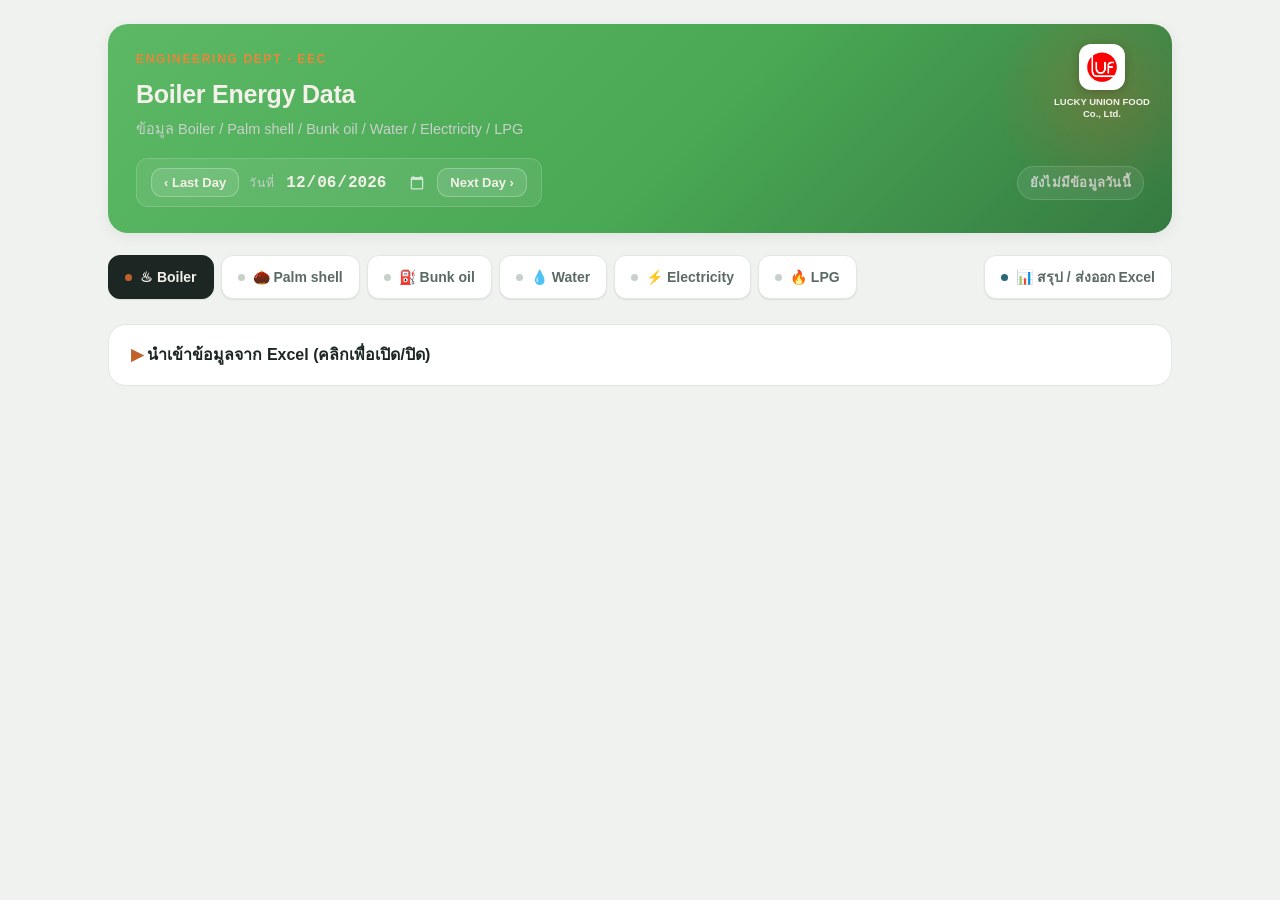
==== commit d0329965: "Back window.storage with Supabase instead of localStorage Swap the local-only storage fallback for R" ====
--- a/boiler-energy-edge-v8.html
+++ b/boiler-energy-edge-v8.html
@@ -225,6 +225,8 @@
   .btn-ghost:hover{border-color:var(--ink-soft); color:var(--ink);}
   .placeholder-box{border:1.5px dashed var(--panel-line); border-radius:14px; padding:44px 22px; text-align:center; color:var(--ink-soft); font-size:14.5px; background:#fbfbf9;}
   .note-line{font-size:12.5px; color:var(--ink-soft); margin-top:6px;}
+  .summary-header-controls{display:flex; gap:10px; flex-wrap:wrap; margin-top:10px; margin-bottom:14px;}
+  .summary-header-controls .field{margin:0; min-width:110px;}
   .summary-toolbar{display:flex; justify-content:space-between; align-items:center; margin-bottom:14px; gap:10px; flex-wrap:wrap;}
   .summary-toolbar .count{font-size:13.5px; color:var(--ink-soft); font-weight:700;}
   .table-wrap{overflow-x:auto; border:1px solid var(--panel-line); border-radius:14px; margin-bottom:18px;}
@@ -332,27 +334,43 @@
 </div>
 
 <script>
+const SUPABASE_URL = 'https://egqymzvwbishofzamyms.supabase.co';
+const SUPABASE_ANON_KEY = 'eyJhbGciOiJIUzI1NiIsInR5cCI6IkpXVCJ9.eyJpc3MiOiJzdXBhYmFzZSIsInJlZiI6ImVncXltenZ3YmlzaG9memFteW1zIiwicm9sZSI6ImFub24iLCJpYXQiOjE3ODQwNDk0OTQsImV4cCI6MjA5OTYyNTQ5NH0.7faXJwTjQP3qI41XRDLlSUPzE-10A3DhkSBB6Fy6EH0';
+const SUPABASE_TABLE = 'kv_store';
+
 if(!window.storage){
+  const sbHeaders = {
+    'apikey': SUPABASE_ANON_KEY,
+    'Authorization': `Bearer ${SUPABASE_ANON_KEY}`,
+    'Content-Type': 'application/json',
+  };
   window.storage = {
     async get(key){
-      const v = localStorage.getItem(key);
-      return v===null ? null : {key, value:v, shared:false};
+      const res = await fetch(`${SUPABASE_URL}/rest/v1/${SUPABASE_TABLE}?key=eq.${encodeURIComponent(key)}&select=key,value`, { headers: sbHeaders });
+      if(!res.ok) throw new Error(`Supabase get failed: ${res.status}`);
+      const rows = await res.json();
+      return rows.length ? {key, value:rows[0].value, shared:true} : null;
     },
     async set(key, value){
-      localStorage.setItem(key, value);
-      return {key, value, shared:false};
+      const res = await fetch(`${SUPABASE_URL}/rest/v1/${SUPABASE_TABLE}`, {
+        method:'POST',
+        headers: {...sbHeaders, 'Prefer':'resolution=merge-duplicates'},
+        body: JSON.stringify([{key, value}]),
+      });
+      if(!res.ok) throw new Error(`Supabase set failed: ${res.status}`);
+      return {key, value, shared:true};
     },
     async delete(key){
-      localStorage.removeItem(key);
-      return {key, deleted:true, shared:false};
+      const res = await fetch(`${SUPABASE_URL}/rest/v1/${SUPABASE_TABLE}?key=eq.${encodeURIComponent(key)}`, { method:'DELETE', headers: sbHeaders });
+      if(!res.ok) throw new Error(`Supabase delete failed: ${res.status}`);
+      return {key, deleted:true, shared:true};
     },
     async list(prefix){
-      const keys=[];
-      for(let i=0;i<localStorage.length;i++){
-        const k=localStorage.key(i);
-        if(k && k.startsWith(prefix||'')) keys.push(k);
-      }
-      return {keys, prefix, shared:false};
+      const filter = prefix ? `&key=like.${encodeURIComponent(prefix)}*` : '';
+      const res = await fetch(`${SUPABASE_URL}/rest/v1/${SUPABASE_TABLE}?select=key${filter}`, { headers: sbHeaders });
+      if(!res.ok) throw new Error(`Supabase list failed: ${res.status}`);
+      const rows = await res.json();
+      return {keys: rows.map(r=>r.key), prefix, shared:true};
     }
   };
 }
@@ -477,8 +495,8 @@
 let summaryMonthlyMonth = null;
 let summaryAcctMonth = null;
 let summaryDailyMonth = null;
-let summaryDailyRange = null;
 let summaryRawDataTopic = 0;
+let summaryKpiDay = null;
 let currentDate = todayStr();
 let cache = {};
 let allDatesCache = null;
@@ -1177,23 +1195,6 @@
   return g;
 }
 
-function getDailyRanges(monthKey){
-  const [y, m] = monthKey.split('-').map(Number);
-  const daysInMonth = new Date(y, m, 0).getDate();
-  const bounds = [[1,7],[8,14],[15,21],[22,28],[29,31]];
-  const labels = ['1–7','8–14','15–21','22–28','29–สิ้นเดือน'];
-  const ranges = [];
-  bounds.forEach(([s,e], i)=>{
-    if(s>daysInMonth) return;
-    ranges.push({label: labels[i], start: s, end: Math.min(e, daysInMonth)});
-  });
-  return ranges;
-}
-function findRangeIndexForDay(ranges, day){
-  const idx = ranges.findIndex(r=> day>=r.start && day<=r.end);
-  return idx>=0 ? idx : ranges.length-1;
-}
-
 async function buildMonthlyKPI(recs){
   let steamNo5=0, steamNo2=0, steamNo4=0, palmKg=0, totalKwh=0, elecCost=0, ashKg=0;
   for(const r of recs){
@@ -1286,10 +1287,36 @@
     <button class="subtab-btn${summarySubTab==='monthlyCost'?' active':''}" data-sub="monthlyCost">ต้นทุนรายเดือน</button>
     <button class="subtab-btn${summarySubTab==='accounting'?' active':''}" data-sub="accounting">รายงานส่งบัญชี</button>
   </div>`;
-  area.innerHTML = `<div class="panel"><h2>📊 สรุปข้อมูล</h2><p class="sub">${records.length} วันที่มีข้อมูลบันทึกไว้</p>${subtabsHtml}<div id="subArea"></div></div>`;
+
+  const monthGroups = groupByMonth(records);
+  const months = Object.keys(monthGroups).sort();
+  const todayMonth = todayStr().slice(0,7);
+  if(months.length>0 && !months.includes(summaryDailyMonth)){
+    summaryDailyMonth = months.includes(todayMonth) ? todayMonth : months[months.length-1];
+  }
+  const kpiDaysInMonth = months.length>0 ? daysInMonth(summaryDailyMonth) : 0;
+  if(months.length>0 && (summaryKpiDay==null || summaryKpiDay>kpiDaysInMonth)){
+    summaryKpiDay = (summaryDailyMonth===todayMonth) ? Number(todayStr().slice(8,10)) : 1;
+  }
+  const kpiDayOptions = Array.from({length:kpiDaysInMonth}, (_,i)=>i+1)
+    .map(d=>`<option value="${d}"${d===summaryKpiDay?' selected':''}>${d}</option>`).join('');
+  const monthOptions = months.map(mk=>`<option value="${mk}"${mk===summaryDailyMonth?' selected':''}>${mk.split('-').reverse().join('-')}</option>`).join('');
+  const showKpiControls = months.length>0 && summarySubTab==='daily';
+  const kpiControlsHtml = showKpiControls
+    ? `<div class="summary-header-controls">
+        <div class="field"><label>วันที่</label><select id="summaryKpiDaySelect">${kpiDayOptions}</select></div>
+        <div class="field"><label>เดือน</label><select id="summaryKpiMonthSelect">${monthOptions}</select></div>
+      </div>`
+    : '';
+
+  area.innerHTML = `<div class="panel"><h2>📊 สรุปข้อมูล</h2><p class="sub">${records.length} วันที่มีข้อมูลบันทึกไว้</p>${subtabsHtml}${kpiControlsHtml}<div id="subArea"></div></div>`;
   document.querySelectorAll('.subtab-btn').forEach(b=>{
     b.onclick = ()=>{ summarySubTab = b.dataset.sub; showSummary(); };
   });
+  if(showKpiControls){
+    document.getElementById('summaryKpiDaySelect').onchange = (e)=>{ summaryKpiDay = Number(e.target.value); showSummary(); };
+    document.getElementById('summaryKpiMonthSelect').onchange = (e)=>{ summaryDailyMonth = e.target.value; summaryKpiDay = null; showSummary(); };
+  }
 
   const subArea = document.getElementById('subArea');
   if(records.length===0){
@@ -1306,81 +1333,51 @@
   subArea.innerHTML = `<p class="sub">กำลังคำนวณ...</p>`;
 
   const monthGroups = groupByMonth(records);
-  const months = Object.keys(monthGroups).sort();
-  const todayMonth = todayStr().slice(0,7);
-  if(!months.includes(summaryDailyMonth)) summaryDailyMonth = months.includes(todayMonth) ? todayMonth : months[months.length-1];
-
-  const ranges = getDailyRanges(summaryDailyMonth);
-  if(summaryDailyRange==null || summaryDailyRange>=ranges.length){
-    const day = summaryDailyMonth===todayMonth ? Number(todayStr().slice(8,10)) : ranges[0].start;
-    summaryDailyRange = findRangeIndexForDay(ranges, day);
-  }
-  const range = ranges[summaryDailyRange];
-  const periodRecords = (monthGroups[summaryDailyMonth]||[]).filter(r=>{
-    const day = Number(r.date.slice(8,10));
-    return day>=range.start && day<=range.end;
-  });
-
-  const {rows: b5rows, missingSettings} = await buildBoiler5DailyRows(periodRecords);
-
-  const totalFuelKg = b5rows.reduce((s,r)=> s+(r.fuelKg||0), 0);
-  const totalSteam = b5rows.reduce((s,r)=> s+(r.steam||0), 0);
-  const avgRate = totalSteam>0 ? totalFuelKg/totalSteam : null;
-  const todayRow = b5rows.find(r=> r.date===todayStr());
-  const todayAsh = todayRow?.ash ?? null;
-  const todayAshPct = todayRow?.ashPct ?? null;
-
-  const monthOptions = months.map(mk=>`<option value="${mk}"${mk===summaryDailyMonth?' selected':''}>${mk}</option>`).join('');
-  const rangeOptions = ranges.map((rg,i)=>`<option value="${i}"${i===summaryDailyRange?' selected':''}>${rg.label}</option>`).join('');
+  const periodRecords = monthGroups[summaryDailyMonth] || [];
+  const {rows: b5rows} = await buildBoiler5DailyRows(periodRecords);
+
+  const kpiDateStr = `${summaryDailyMonth}-${String(summaryKpiDay).padStart(2,'0')}`;
+  const kpiRecord = records.find(r=> r.date===kpiDateStr);
+
+  const kpiRow5 = kpiRecord ? (await buildBoiler5DailyRows([kpiRecord])).rows[0] : null;
+  const fuelKg5 = kpiRow5?.fuelKg ?? null;
+  const steam5 = kpiRow5?.steam ?? null;
+  const rate5 = kpiRow5?.rate ?? null;
+  const ash5 = kpiRow5?.ash ?? null;
+  const ashPct5 = kpiRow5?.ashPct ?? null;
+
+  const steam2 = kpiRecord ? await computeSteamSimple(kpiRecord, 'no2') : null;
+  const fuel2 = kpiRecord ? parseFloat(kpiRecord.boiler?.no2?.fuel?.usage) : NaN;
+  const steam4 = kpiRecord ? await computeSteamSimple(kpiRecord, 'no4') : null;
+  const fuel4 = kpiRecord ? parseFloat(kpiRecord.boiler?.no4?.fuel?.usage) : NaN;
 
   let html = '';
-  html += `<div class="kpi-row">
-    <div class="kpi-card"><div class="kpi-label">ปริมาณการใช้กะลาปาล์ม</div><div class="kpi-value">${num(totalFuelKg)}<span class="kpi-unit">kg</span></div></div>
-    <div class="kpi-card"><div class="kpi-label">Flow Steam</div><div class="kpi-value">${num(totalSteam)}<span class="kpi-unit">ton</span></div></div>
-    <div class="kpi-card"><div class="kpi-label">อัตราการใช้เชื้อเพลิง</div><div class="kpi-value">${avgRate==null?'—':num(avgRate)}<span class="kpi-unit">kg/ton</span></div></div>
-    <div class="kpi-card"><div class="kpi-label">ปริมาณขี้เถ้า</div><div class="kpi-value">${todayAsh==null?'—':num(todayAsh)}<span class="kpi-unit">kg</span></div><div class="kpi-label" style="margin-top:4px;">${todayAshPct==null?'—':num(todayAshPct,1)}% ของกะลาปาล์มที่ใช้</div></div>
+  html += `<div class="month-block"><div class="month-title">Boiler no.5 (20ton)</div>
+    <div class="kpi-row">
+      <div class="kpi-card"><div class="kpi-label">Flow Steam</div><div class="kpi-value">${steam5==null?'—':num(steam5)}<span class="kpi-unit">ton</span></div></div>
+      <div class="kpi-card"><div class="kpi-label">ปริมาณการใช้กะลาปาล์ม</div><div class="kpi-value">${fuelKg5==null?'—':num(fuelKg5)}<span class="kpi-unit">kg</span></div></div>
+      <div class="kpi-card"><div class="kpi-label">อัตราการใช้เชื้อเพลิง</div><div class="kpi-value">${rate5==null?'—':num(rate5)}<span class="kpi-unit">kg/ton</span></div></div>
+      <div class="kpi-card"><div class="kpi-label">ปริมาณขี้เถ้า</div><div class="kpi-value">${ash5==null?'—':num(ash5)}<span class="kpi-unit">kg</span></div><div class="kpi-label" style="margin-top:4px;">${ashPct5==null?'—':num(ashPct5,1)}% ของกะลาปาล์มที่ใช้</div></div>
+    </div>
   </div>`;
-  html += `<div class="summary-toolbar"><span class="count">สรุปคำนวณ Boiler no.5 รายวัน</span>
-    <div style="display:flex; gap:8px; flex-wrap:wrap; align-items:flex-end;">
-      <div class="field" style="min-width:120px;"><label>เดือน</label><select id="dailyMonthSelect">${monthOptions}</select></div>
-      <div class="field" style="min-width:150px;"><label>ช่วง</label><select id="dailyRangeSelect">${rangeOptions}</select></div>
-      <button class="btn btn-primary" id="exportBtn">⬇ ส่งออกเป็น Excel (.xlsx)</button>
-    </div></div>`;
-  html += `<details class="collapseTable"><summary>ตารางตัวเลขสรุปรายวัน (Boiler no.5)</summary>
-  <div class="table-wrap" style="margin-top:10px;"><table class="summary"><thead><tr>
-    <th>วันที่</th><th>กะลาปาล์มที่ใช้ (kg)</th><th>สตรีมที่ผลิตได้ (ton)</th><th>อัตราการใช้เชื้อเพลิง (kg/ton)</th>
-    <th>ราคา (บาท/kg)</th><th>ยอดเงินรวม (บาท)</th><th>ขี้เถ้ารวม (kg)</th><th>% ขี้เถ้า</th>
-  </tr></thead><tbody>`;
-  if(b5rows.length===0){
-    html += `<tr><td colspan="8" class="empty-state">ไม่มีข้อมูลในช่วงที่เลือก</td></tr>`;
-  }
-  b5rows.forEach(r=>{
-    html += `<tr><td class="dcol">${r.date}</td>
-      <td>${num(r.fuelKg)}</td><td>${num(r.steam)}</td><td>${num(r.rate)}</td>
-      <td>${num(r.price)}</td><td>${num(r.cost)}</td><td>${num(r.ash)}</td><td>${num(r.ashPct,1)}</td></tr>`;
-  });
-  html += `</tbody></table></div></details>`;
-
-  const cols = flatColumns();
-  const rawTopicOptions = RAW_DATA_TOPICS.map((t,i)=>`<option value="${i}"${i===summaryRawDataTopic?' selected':''}>${t.label}</option>`).join('');
-  const rawCols = cols.filter(RAW_DATA_TOPICS[summaryRawDataTopic].filter);
-  html += `<details class="collapseTable"><summary>ตารางข้อมูลดิบทั้งหมด (ทุกหมวด)</summary>
-    <div class="field" style="min-width:220px; margin-top:10px;"><label>หัวข้อ</label><select id="rawDataTopicSelect">${rawTopicOptions}</select></div>
-    <div class="table-wrap" style="margin-top:10px;"><table class="summary"><thead><tr><th>วันที่</th>`;
-  rawCols.forEach(c=> html += `<th><span class="cat-label">${c.catLabel}</span>${c.header}</th>`);
-  html += `</tr></thead><tbody>`;
-  records.forEach(r=>{
-    html += `<tr><td class="dcol">${r.date}</td>`;
-    rawCols.forEach(c=> html += `<td>${c.get(r) || '—'}</td>`);
-    html += `</tr>`;
-  });
-  html += `</tbody></table></div></details>`;
+  html += `<div class="month-block"><div class="month-title">Boiler no.2 (4ton)</div>
+    <div class="kpi-row">
+      <div class="kpi-card"><div class="kpi-label">Flow Steam</div><div class="kpi-value">${steam2==null?'—':num(steam2)}<span class="kpi-unit">ton</span></div></div>
+      <div class="kpi-card"><div class="kpi-label">ปริมาณการใช้เชื้อเพลิง</div><div class="kpi-value">${isNaN(fuel2)?'—':num(fuel2)}<span class="kpi-unit">liter</span></div></div>
+    </div>
+  </div>`;
+  html += `<div class="month-block"><div class="month-title">Boiler no.4 (10ton)</div>
+    <div class="kpi-row">
+      <div class="kpi-card"><div class="kpi-label">Flow Steam</div><div class="kpi-value">${steam4==null?'—':num(steam4)}<span class="kpi-unit">ton</span></div></div>
+      <div class="kpi-card"><div class="kpi-label">ปริมาณการใช้เชื้อเพลิง</div><div class="kpi-value">${isNaN(fuel4)?'—':num(fuel4)}<span class="kpi-unit">liter</span></div></div>
+    </div>
+  </div>`;
+  html += `<div class="summary-toolbar" style="justify-content:flex-end;">
+    <button class="btn btn-primary" id="exportBtn">⬇ ส่งออกเป็น Excel (.xlsx)</button>
+  </div>`;
   subArea.innerHTML = html;
 
-  document.getElementById('dailyMonthSelect').onchange = (e)=>{ summaryDailyMonth = e.target.value; summaryDailyRange = null; renderDailySummary(subArea, records); };
-  document.getElementById('dailyRangeSelect').onchange = (e)=>{ summaryDailyRange = Number(e.target.value); renderDailySummary(subArea, records); };
-  document.getElementById('rawDataTopicSelect').onchange = (e)=>{ summaryRawDataTopic = Number(e.target.value); renderDailySummary(subArea, records); };
-  document.getElementById('exportBtn').onclick = ()=>exportExcel(records, cols, b5rows);
+  document.getElementById('exportBtn').onclick = ()=>exportExcel(records, flatColumns(), b5rows);
 }
 
 async function renderMonthlyCostView(subArea, records){
@@ -1416,11 +1413,28 @@
   html += `<tr class="total"><td colspan="4">รวมต้นทุนทั้งหมด</td><td class="num">${thb(m.grandTotal)} THB</td></tr>`;
   html += `</tbody></table></details></div>`;
 
+  const cols = flatColumns();
+  const monthRecords = records.filter(r=>r.date.slice(0,7)===m.monthKey);
+  const rawTopicOptions = RAW_DATA_TOPICS.map((t,i)=>`<option value="${i}"${i===summaryRawDataTopic?' selected':''}>${t.label}</option>`).join('');
+  const rawCols = cols.filter(RAW_DATA_TOPICS[summaryRawDataTopic].filter);
+  html += `<details class="collapseTable"><summary>ตารางข้อมูลดิบทั้งหมด (ทุกหมวด)</summary>
+    <div class="field" style="min-width:220px; margin-top:10px;"><label>หัวข้อ</label><select id="rawDataTopicSelect">${rawTopicOptions}</select></div>
+    <div class="table-wrap" style="margin-top:10px;"><table class="summary"><thead><tr><th>วันที่</th>`;
+  rawCols.forEach(c=> html += `<th><span class="cat-label">${c.catLabel}</span>${c.header}</th>`);
+  html += `</tr></thead><tbody>`;
+  monthRecords.forEach(r=>{
+    html += `<tr><td class="dcol">${r.date}</td>`;
+    rawCols.forEach(c=> html += `<td>${c.get(r) || '—'}</td>`);
+    html += `</tr>`;
+  });
+  html += `</tbody></table></div></details>`;
+
   subArea.innerHTML = html;
 
   document.getElementById('monthlyCostMonthSelect').onchange = (e)=>{ summaryMonthlyMonth = e.target.value; renderMonthlyCostView(subArea, records); };
   document.getElementById('exportCostBtn').onclick = ()=>exportCostExcel([m]);
   document.getElementById('exportDashboardBtn').onclick = ()=>exportDashboardHtml([m], records);
+  document.getElementById('rawDataTopicSelect').onchange = (e)=>{ summaryRawDataTopic = Number(e.target.value); renderMonthlyCostView(subArea, records); };
 }
 
 function exportDashboardHtml(monthly, records){
@@ -1526,16 +1540,22 @@
   afterDatasetsDraw(chart){
     const ctx = chart.ctx;
     chart.data.datasets.forEach((dataset, di)=>{
+      let lastRight = -Infinity;
       chart.getDatasetMeta(di).data.forEach((point, i)=>{
         const value = dataset.data[i];
         if(value===null || value===undefined || isNaN(value)) return;
+        const text = Number(value).toLocaleString('en-US',{maximumFractionDigits:2});
         ctx.save();
         ctx.fillStyle = '#3a3a3a';
         ctx.font = '11px sans-serif';
+        const textWidth = ctx.measureText(text).width;
+        const left = point.x - textWidth/2;
+        if(left < lastRight + 4){ ctx.restore(); return; }
         ctx.textAlign = 'center';
         ctx.textBaseline = 'bottom';
-        ctx.fillText(Number(value).toLocaleString('en-US',{maximumFractionDigits:2}), point.x, point.y - 8);
+        ctx.fillText(text, point.x, point.y - 8);
         ctx.restore();
+        lastRight = point.x + textWidth/2;
       });
     });
   }
